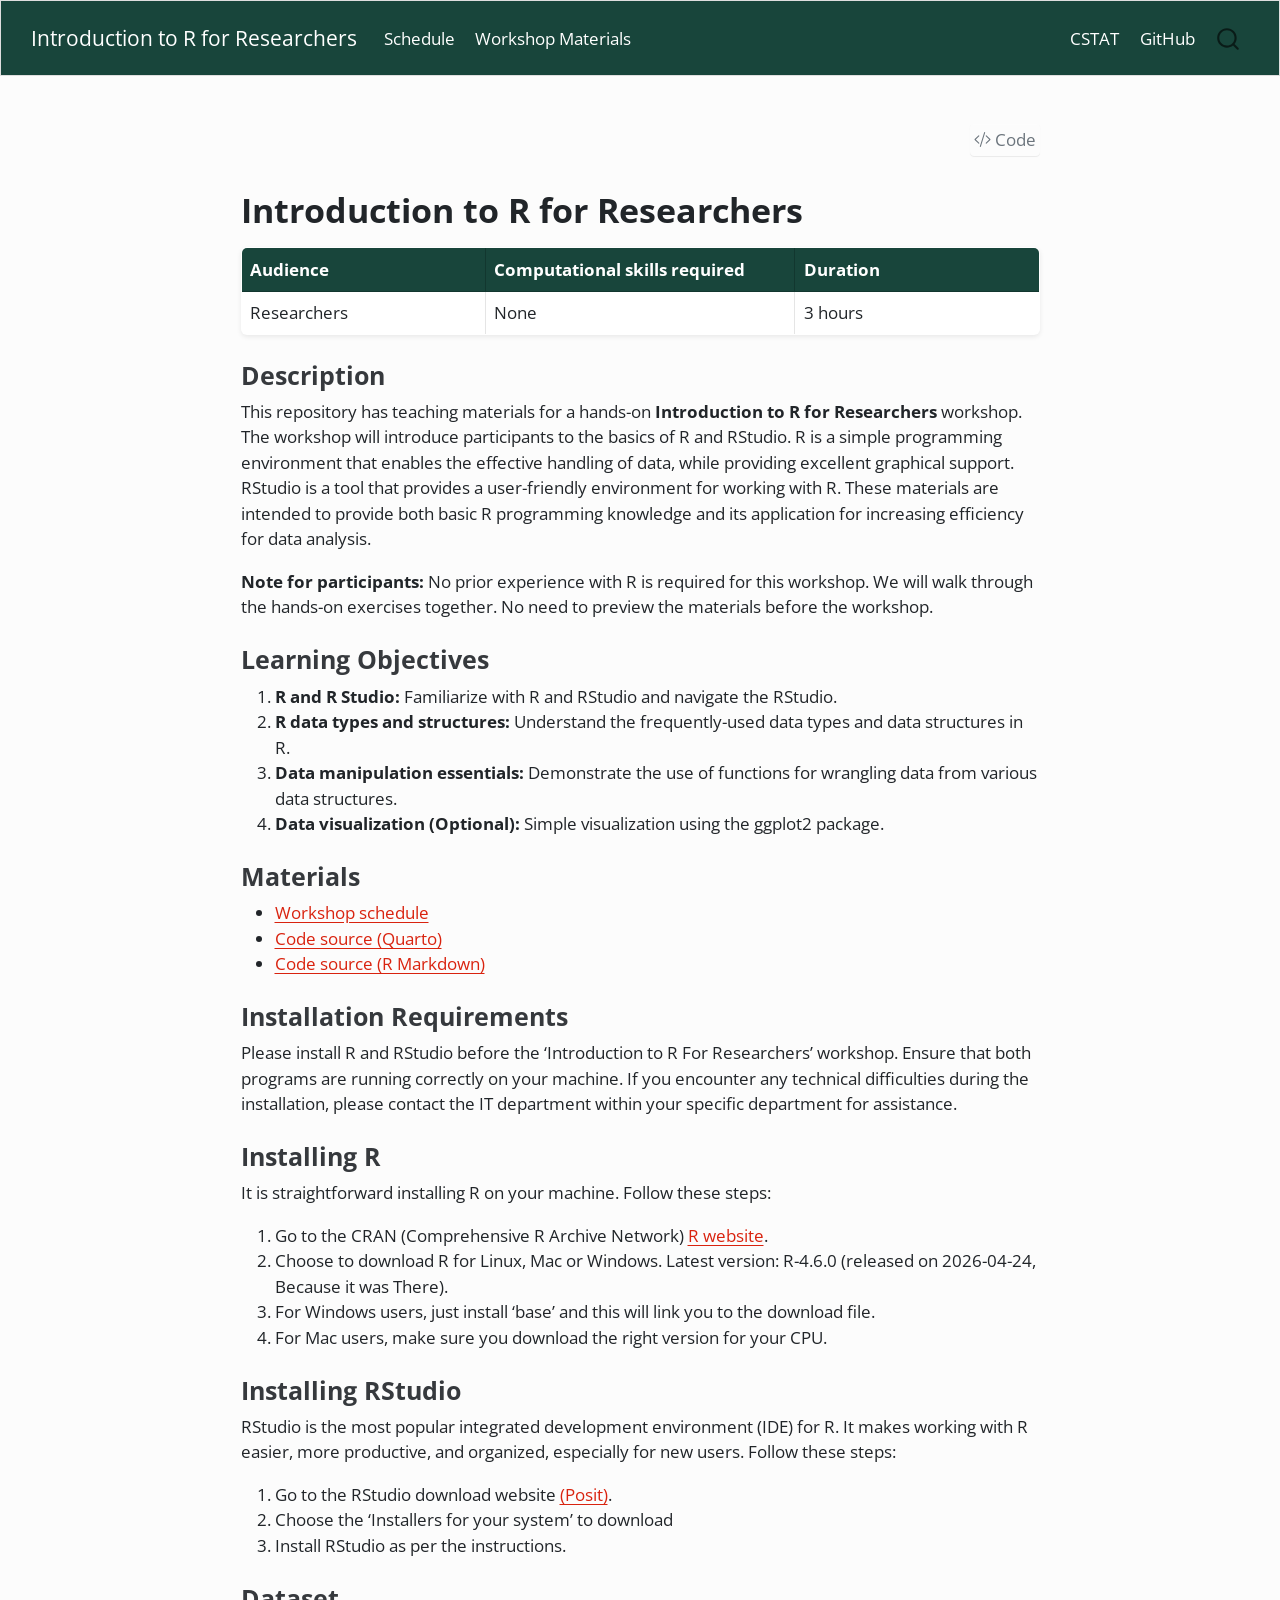
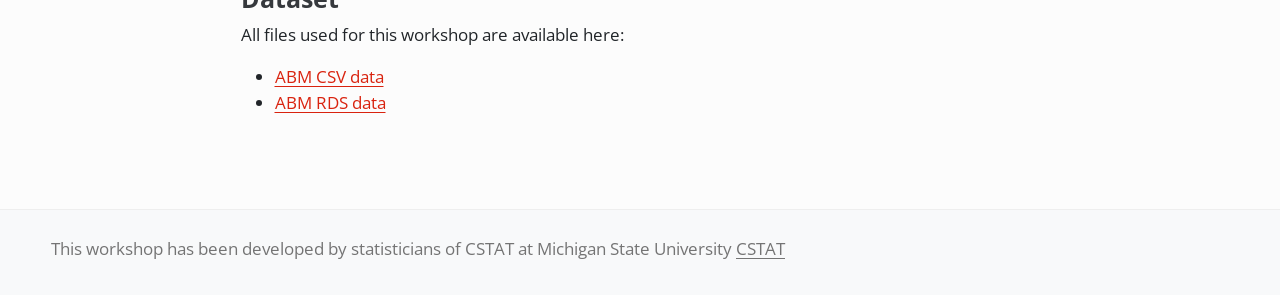
==== index.html @ 6adf28bf "Built site for gh-pages" ====
<!DOCTYPE html>
<html xmlns="http://www.w3.org/1999/xhtml" lang="en" xml:lang="en"><head>

<meta charset="utf-8">
<meta name="generator" content="quarto-1.9.37">

<meta name="viewport" content="width=device-width, initial-scale=1.0, user-scalable=yes">


<title>Introduction to R for Researchers</title>
<style>

code{white-space: pre-wrap;}
span.smallcaps{font-variant: small-caps;}
div.columns{display: flex; gap: min(4vw, 1.5em);}
div.column{flex: auto; overflow-x: auto;}
div.hanging-indent{margin-left: 1.5em; text-indent: -1.5em;}
ul.task-list{list-style: none;}
ul.task-list li input[type="checkbox"] {
width: 0.8em;
margin: 0 0.8em 0.2em -1em;  vertical-align: middle;
}

html { -webkit-text-size-adjust: 100%; }
pre > code.sourceCode { white-space: pre; position: relative; }
pre > code.sourceCode > span { display: inline-block; line-height: 1.25; }
pre > code.sourceCode > span:empty { height: 1.2em; }
.sourceCode { overflow: visible; }
code.sourceCode > span { color: inherit; text-decoration: inherit; }
div.sourceCode { margin: 1em 0; }
pre.sourceCode { margin: 0; }
@media screen {
div.sourceCode { overflow: auto; }
}
@media print {
pre > code.sourceCode { white-space: pre-wrap; }
pre > code.sourceCode > span { text-indent: -5em; padding-left: 5em; }
}
pre.numberSource code
{ counter-reset: source-line 0; }
pre.numberSource code > span
{ position: relative; left: -4em; counter-increment: source-line; }
pre.numberSource code > span > a:first-child::before
{ content: counter(source-line);
position: relative; left: -1em; text-align: right; vertical-align: baseline;
border: none; display: inline-block;
-webkit-touch-callout: none; -webkit-user-select: none;
-khtml-user-select: none; -moz-user-select: none;
-ms-user-select: none; user-select: none;
padding: 0 4px; width: 4em;
}
pre.numberSource { margin-left: 3em; padding-left: 4px; }
div.sourceCode
{ }
@media screen {
pre > code.sourceCode > span > a:first-child::before { text-decoration: underline; }
}
</style>


<script>const headroomChanged = new CustomEvent("quarto-hrChanged", {
  detail: {},
  bubbles: true,
  cancelable: false,
  composed: false,
});

const announceDismiss = () => {
  const annEl = window.document.getElementById("quarto-announcement");
  if (annEl) {
    annEl.remove();

    const annId = annEl.getAttribute("data-announcement-id");
    window.localStorage.setItem(`quarto-announce-${annId}`, "true");
  }
};

const announceRegister = () => {
  const annEl = window.document.getElementById("quarto-announcement");
  if (annEl) {
    const annId = annEl.getAttribute("data-announcement-id");
    const isDismissed =
      window.localStorage.getItem(`quarto-announce-${annId}`) || false;
    if (isDismissed) {
      announceDismiss();
      return;
    } else {
      annEl.classList.remove("hidden");
    }

    const actionEl = annEl.querySelector(".quarto-announcement-action");
    if (actionEl) {
      actionEl.addEventListener("click", function (e) {
        e.preventDefault();
        // Hide the bar immediately
        announceDismiss();
      });
    }
  }
};

window.document.addEventListener("DOMContentLoaded", function () {
  let init = false;

  announceRegister();

  // Manage the back to top button, if one is present.
  let lastScrollTop = window.pageYOffset || document.documentElement.scrollTop;
  const scrollDownBuffer = 5;
  const scrollUpBuffer = 35;
  const btn = document.getElementById("quarto-back-to-top");
  const hideBackToTop = () => {
    btn.style.display = "none";
  };
  const showBackToTop = () => {
    btn.style.display = "inline-block";
  };
  if (btn) {
    window.document.addEventListener(
      "scroll",
      function () {
        const currentScrollTop =
          window.pageYOffset || document.documentElement.scrollTop;

        // Shows and hides the button 'intelligently' as the user scrolls
        if (currentScrollTop - scrollDownBuffer > lastScrollTop) {
          hideBackToTop();
          lastScrollTop = currentScrollTop <= 0 ? 0 : currentScrollTop;
        } else if (currentScrollTop < lastScrollTop - scrollUpBuffer) {
          showBackToTop();
          lastScrollTop = currentScrollTop <= 0 ? 0 : currentScrollTop;
        }

        // Show the button at the bottom, hides it at the top
        if (currentScrollTop <= 0) {
          hideBackToTop();
        } else if (
          window.innerHeight + currentScrollTop >=
          document.body.offsetHeight
        ) {
          showBackToTop();
        }
      },
      false
    );
  }

  function throttle(func, wait) {
    var timeout;
    return function () {
      const context = this;
      const args = arguments;
      const later = function () {
        clearTimeout(timeout);
        timeout = null;
        func.apply(context, args);
      };

      if (!timeout) {
        timeout = setTimeout(later, wait);
      }
    };
  }

  function headerOffset() {
    // Set an offset if there is are fixed top navbar
    const headerEl = window.document.querySelector("header.fixed-top");
    if (headerEl) {
      return headerEl.clientHeight;
    } else {
      return 0;
    }
  }

  function footerOffset() {
    const footerEl = window.document.querySelector("footer.footer");
    if (footerEl) {
      return footerEl.clientHeight;
    } else {
      return 0;
    }
  }

  function dashboardOffset() {
    const dashboardNavEl = window.document.getElementById(
      "quarto-dashboard-header"
    );
    if (dashboardNavEl !== null) {
      return dashboardNavEl.clientHeight;
    } else {
      return 0;
    }
  }

  function updateDocumentOffsetWithoutAnimation() {
    updateDocumentOffset(false);
  }

  function updateDocumentOffset(animated) {
    // set body offset
    const topOffset = headerOffset();
    const bodyOffset = topOffset + footerOffset() + dashboardOffset();
    const bodyEl = window.document.body;
    bodyEl.setAttribute("data-bs-offset", topOffset);
    bodyEl.style.paddingTop = topOffset + "px";

    // deal with sidebar offsets
    const sidebars = window.document.querySelectorAll(
      ".sidebar, .headroom-target"
    );
    sidebars.forEach((sidebar) => {
      if (!animated) {
        sidebar.classList.add("notransition");
        // Remove the no transition class after the animation has time to complete
        setTimeout(function () {
          sidebar.classList.remove("notransition");
        }, 201);
      }

      if (window.Headroom && sidebar.classList.contains("sidebar-unpinned")) {
        sidebar.style.top = "0";
        sidebar.style.maxHeight = "100vh";
      } else {
        sidebar.style.top = topOffset + "px";
        sidebar.style.maxHeight = "calc(100vh - " + topOffset + "px)";
      }
    });

    // allow space for footer
    const mainContainer = window.document.querySelector(".quarto-container");
    if (mainContainer) {
      mainContainer.style.minHeight = "calc(100vh - " + bodyOffset + "px)";
    }

    // link offset
    let linkStyle = window.document.querySelector("#quarto-target-style");
    if (!linkStyle) {
      linkStyle = window.document.createElement("style");
      linkStyle.setAttribute("id", "quarto-target-style");
      window.document.head.appendChild(linkStyle);
    }
    while (linkStyle.firstChild) {
      linkStyle.removeChild(linkStyle.firstChild);
    }
    if (topOffset > 0) {
      linkStyle.appendChild(
        window.document.createTextNode(`
      section:target::before {
        content: "";
        display: block;
        height: ${topOffset}px;
        margin: -${topOffset}px 0 0;
      }`)
      );
    }
    if (init) {
      window.dispatchEvent(headroomChanged);
    }
    init = true;
  }

  // initialize headroom
  var header = window.document.querySelector("#quarto-header");
  if (header && window.Headroom) {
    const headroom = new window.Headroom(header, {
      tolerance: 5,
      onPin: function () {
        const sidebars = window.document.querySelectorAll(
          ".sidebar, .headroom-target"
        );
        sidebars.forEach((sidebar) => {
          sidebar.classList.remove("sidebar-unpinned");
        });
        updateDocumentOffset();
      },
      onUnpin: function () {
        const sidebars = window.document.querySelectorAll(
          ".sidebar, .headroom-target"
        );
        sidebars.forEach((sidebar) => {
          sidebar.classList.add("sidebar-unpinned");
        });
        updateDocumentOffset();
      },
    });
    headroom.init();

    let frozen = false;
    window.quartoToggleHeadroom = function () {
      if (frozen) {
        headroom.unfreeze();
        frozen = false;
      } else {
        headroom.freeze();
        frozen = true;
      }
    };
  }

  window.addEventListener(
    "hashchange",
    function (e) {
      if (
        getComputedStyle(document.documentElement).scrollBehavior !== "smooth"
      ) {
        window.scrollTo(0, window.pageYOffset - headerOffset());
      }
    },
    false
  );

  // Observe size changed for the header
  const headerEl = window.document.querySelector("header.fixed-top");
  if (headerEl && window.ResizeObserver) {
    const observer = new window.ResizeObserver(() => {
      setTimeout(updateDocumentOffsetWithoutAnimation, 0);
    });
    observer.observe(headerEl, {
      attributes: true,
      childList: true,
      characterData: true,
    });
  } else {
    window.addEventListener(
      "resize",
      throttle(updateDocumentOffsetWithoutAnimation, 50)
    );
  }
  setTimeout(updateDocumentOffsetWithoutAnimation, 250);

  // fixup index.html links if we aren't on the filesystem
  if (window.location.protocol !== "file:") {
    const links = window.document.querySelectorAll("a");
    for (let i = 0; i < links.length; i++) {
      if (links[i].href) {
        links[i].dataset.originalHref = links[i].href;
        links[i].href = links[i].href.replace(/\/index\.html/, "/");
      }
    }

    // Fixup any sharing links that require urls
    // Append url to any sharing urls
    const sharingLinks = window.document.querySelectorAll(
      "a.sidebar-tools-main-item, a.quarto-navigation-tool, a.quarto-navbar-tools, a.quarto-navbar-tools-item"
    );
    for (let i = 0; i < sharingLinks.length; i++) {
      const sharingLink = sharingLinks[i];
      const href = sharingLink.getAttribute("href");
      if (href) {
        sharingLink.setAttribute(
          "href",
          href.replace("|url|", window.location.href)
        );
      }
    }

    // Scroll the active navigation item into view, if necessary
    const navSidebar = window.document.querySelector("nav#quarto-sidebar");
    if (navSidebar) {
      // Find the active item
      const activeItem = navSidebar.querySelector("li.sidebar-item a.active");
      if (activeItem) {
        // Wait for the scroll height and height to resolve by observing size changes on the
        // nav element that is scrollable
        const resizeObserver = new ResizeObserver((_entries) => {
          // The bottom of the element
          const elBottom = activeItem.offsetTop;
          const viewBottom = navSidebar.scrollTop + navSidebar.clientHeight;

          // The element height and scroll height are the same, then we are still loading
          if (viewBottom !== navSidebar.scrollHeight) {
            // Determine if the item isn't visible and scroll to it
            if (elBottom >= viewBottom) {
              navSidebar.scrollTop = elBottom;
            }

            // stop observing now since we've completed the scroll
            resizeObserver.unobserve(navSidebar);
          }
        });
        resizeObserver.observe(navSidebar);
      }
    }
  }
});
</script>
<script>/*!
 * headroom.js v0.12.0 - Give your page some headroom. Hide your header until you need it
 * Copyright (c) 2020 Nick Williams - http://wicky.nillia.ms/headroom.js
 * License: MIT
 */

!function(t,n){"object"==typeof exports&&"undefined"!=typeof module?module.exports=n():"function"==typeof define&&define.amd?define(n):(t=t||self).Headroom=n()}(this,function(){"use strict";function t(){return"undefined"!=typeof window}function d(t){return function(t){return t&&t.document&&function(t){return 9===t.nodeType}(t.document)}(t)?function(t){var n=t.document,o=n.body,s=n.documentElement;return{scrollHeight:function(){return Math.max(o.scrollHeight,s.scrollHeight,o.offsetHeight,s.offsetHeight,o.clientHeight,s.clientHeight)},height:function(){return t.innerHeight||s.clientHeight||o.clientHeight},scrollY:function(){return void 0!==t.pageYOffset?t.pageYOffset:(s||o.parentNode||o).scrollTop}}}(t):function(t){return{scrollHeight:function(){return Math.max(t.scrollHeight,t.offsetHeight,t.clientHeight)},height:function(){return Math.max(t.offsetHeight,t.clientHeight)},scrollY:function(){return t.scrollTop}}}(t)}function n(t,s,e){var n,o=function(){var n=!1;try{var t={get passive(){n=!0}};window.addEventListener("test",t,t),window.removeEventListener("test",t,t)}catch(t){n=!1}return n}(),i=!1,r=d(t),l=r.scrollY(),a={};function c(){var t=Math.round(r.scrollY()),n=r.height(),o=r.scrollHeight();a.scrollY=t,a.lastScrollY=l,a.direction=l<t?"down":"up",a.distance=Math.abs(t-l),a.isOutOfBounds=t<0||o<t+n,a.top=t<=s.offset[a.direction],a.bottom=o<=t+n,a.toleranceExceeded=a.distance>s.tolerance[a.direction],e(a),l=t,i=!1}function h(){i||(i=!0,n=requestAnimationFrame(c))}var u=!!o&&{passive:!0,capture:!1};return t.addEventListener("scroll",h,u),c(),{destroy:function(){cancelAnimationFrame(n),t.removeEventListener("scroll",h,u)}}}function o(t){return t===Object(t)?t:{down:t,up:t}}function s(t,n){n=n||{},Object.assign(this,s.options,n),this.classes=Object.assign({},s.options.classes,n.classes),this.elem=t,this.tolerance=o(this.tolerance),this.offset=o(this.offset),this.initialised=!1,this.frozen=!1}return s.prototype={constructor:s,init:function(){return s.cutsTheMustard&&!this.initialised&&(this.addClass("initial"),this.initialised=!0,setTimeout(function(t){t.scrollTracker=n(t.scroller,{offset:t.offset,tolerance:t.tolerance},t.update.bind(t))},100,this)),this},destroy:function(){this.initialised=!1,Object.keys(this.classes).forEach(this.removeClass,this),this.scrollTracker.destroy()},unpin:function(){!this.hasClass("pinned")&&this.hasClass("unpinned")||(this.addClass("unpinned"),this.removeClass("pinned"),this.onUnpin&&this.onUnpin.call(this))},pin:function(){this.hasClass("unpinned")&&(this.addClass("pinned"),this.removeClass("unpinned"),this.onPin&&this.onPin.call(this))},freeze:function(){this.frozen=!0,this.addClass("frozen")},unfreeze:function(){this.frozen=!1,this.removeClass("frozen")},top:function(){this.hasClass("top")||(this.addClass("top"),this.removeClass("notTop"),this.onTop&&this.onTop.call(this))},notTop:function(){this.hasClass("notTop")||(this.addClass("notTop"),this.removeClass("top"),this.onNotTop&&this.onNotTop.call(this))},bottom:function(){this.hasClass("bottom")||(this.addClass("bottom"),this.removeClass("notBottom"),this.onBottom&&this.onBottom.call(this))},notBottom:function(){this.hasClass("notBottom")||(this.addClass("notBottom"),this.removeClass("bottom"),this.onNotBottom&&this.onNotBottom.call(this))},shouldUnpin:function(t){return"down"===t.direction&&!t.top&&t.toleranceExceeded},shouldPin:function(t){return"up"===t.direction&&t.toleranceExceeded||t.top},addClass:function(t){this.elem.classList.add.apply(this.elem.classList,this.classes[t].split(" "))},removeClass:function(t){this.elem.classList.remove.apply(this.elem.classList,this.classes[t].split(" "))},hasClass:function(t){return this.classes[t].split(" ").every(function(t){return this.classList.contains(t)},this.elem)},update:function(t){t.isOutOfBounds||!0!==this.frozen&&(t.top?this.top():this.notTop(),t.bottom?this.bottom():this.notBottom(),this.shouldUnpin(t)?this.unpin():this.shouldPin(t)&&this.pin())}},s.options={tolerance:{up:0,down:0},offset:0,scroller:t()?window:null,classes:{frozen:"headroom--frozen",pinned:"headroom--pinned",unpinned:"headroom--unpinned",top:"headroom--top",notTop:"headroom--not-top",bottom:"headroom--bottom",notBottom:"headroom--not-bottom",initial:"headroom"}},s.cutsTheMustard=!!(t()&&function(){}.bind&&"classList"in document.documentElement&&Object.assign&&Object.keys&&requestAnimationFrame),s});
</script>
<script>/*!
 * clipboard.js v2.0.11
 * https://clipboardjs.com/
 *
 * Licensed MIT © Zeno Rocha
 */
!function(t,e){"object"==typeof exports&&"object"==typeof module?module.exports=e():"function"==typeof define&&define.amd?define([],e):"object"==typeof exports?exports.ClipboardJS=e():t.ClipboardJS=e()}(this,function(){return n={686:function(t,e,n){"use strict";n.d(e,{default:function(){return b}});var e=n(279),i=n.n(e),e=n(370),u=n.n(e),e=n(817),r=n.n(e);function c(t){try{return document.execCommand(t)}catch(t){return}}var a=function(t){t=r()(t);return c("cut"),t};function o(t,e){var n,o,t=(n=t,o="rtl"===document.documentElement.getAttribute("dir"),(t=document.createElement("textarea")).style.fontSize="12pt",t.style.border="0",t.style.padding="0",t.style.margin="0",t.style.position="absolute",t.style[o?"right":"left"]="-9999px",o=window.pageYOffset||document.documentElement.scrollTop,t.style.top="".concat(o,"px"),t.setAttribute("readonly",""),t.value=n,t);return e.container.appendChild(t),e=r()(t),c("copy"),t.remove(),e}var f=function(t){var e=1<arguments.length&&void 0!==arguments[1]?arguments[1]:{container:document.body},n="";return"string"==typeof t?n=o(t,e):t instanceof HTMLInputElement&&!["text","search","url","tel","password"].includes(null==t?void 0:t.type)?n=o(t.value,e):(n=r()(t),c("copy")),n};function l(t){return(l="function"==typeof Symbol&&"symbol"==typeof Symbol.iterator?function(t){return typeof t}:function(t){return t&&"function"==typeof Symbol&&t.constructor===Symbol&&t!==Symbol.prototype?"symbol":typeof t})(t)}var s=function(){var t=0<arguments.length&&void 0!==arguments[0]?arguments[0]:{},e=t.action,n=void 0===e?"copy":e,o=t.container,e=t.target,t=t.text;if("copy"!==n&&"cut"!==n)throw new Error('Invalid "action" value, use either "copy" or "cut"');if(void 0!==e){if(!e||"object"!==l(e)||1!==e.nodeType)throw new Error('Invalid "target" value, use a valid Element');if("copy"===n&&e.hasAttribute("disabled"))throw new Error('Invalid "target" attribute. Please use "readonly" instead of "disabled" attribute');if("cut"===n&&(e.hasAttribute("readonly")||e.hasAttribute("disabled")))throw new Error('Invalid "target" attribute. You can\'t cut text from elements with "readonly" or "disabled" attributes')}return t?f(t,{container:o}):e?"cut"===n?a(e):f(e,{container:o}):void 0};function p(t){return(p="function"==typeof Symbol&&"symbol"==typeof Symbol.iterator?function(t){return typeof t}:function(t){return t&&"function"==typeof Symbol&&t.constructor===Symbol&&t!==Symbol.prototype?"symbol":typeof t})(t)}function d(t,e){for(var n=0;n<e.length;n++){var o=e[n];o.enumerable=o.enumerable||!1,o.configurable=!0,"value"in o&&(o.writable=!0),Object.defineProperty(t,o.key,o)}}function y(t,e){return(y=Object.setPrototypeOf||function(t,e){return t.__proto__=e,t})(t,e)}function h(n){var o=function(){if("undefined"==typeof Reflect||!Reflect.construct)return!1;if(Reflect.construct.sham)return!1;if("function"==typeof Proxy)return!0;try{return Date.prototype.toString.call(Reflect.construct(Date,[],function(){})),!0}catch(t){return!1}}();return function(){var t,e=v(n);return t=o?(t=v(this).constructor,Reflect.construct(e,arguments,t)):e.apply(this,arguments),e=this,!(t=t)||"object"!==p(t)&&"function"!=typeof t?function(t){if(void 0!==t)return t;throw new ReferenceError("this hasn't been initialised - super() hasn't been called")}(e):t}}function v(t){return(v=Object.setPrototypeOf?Object.getPrototypeOf:function(t){return t.__proto__||Object.getPrototypeOf(t)})(t)}function m(t,e){t="data-clipboard-".concat(t);if(e.hasAttribute(t))return e.getAttribute(t)}var b=function(){!function(t,e){if("function"!=typeof e&&null!==e)throw new TypeError("Super expression must either be null or a function");t.prototype=Object.create(e&&e.prototype,{constructor:{value:t,writable:!0,configurable:!0}}),e&&y(t,e)}(r,i());var t,e,n,o=h(r);function r(t,e){var n;return function(t){if(!(t instanceof r))throw new TypeError("Cannot call a class as a function")}(this),(n=o.call(this)).resolveOptions(e),n.listenClick(t),n}return t=r,n=[{key:"copy",value:function(t){var e=1<arguments.length&&void 0!==arguments[1]?arguments[1]:{container:document.body};return f(t,e)}},{key:"cut",value:function(t){return a(t)}},{key:"isSupported",value:function(){var t=0<arguments.length&&void 0!==arguments[0]?arguments[0]:["copy","cut"],t="string"==typeof t?[t]:t,e=!!document.queryCommandSupported;return t.forEach(function(t){e=e&&!!document.queryCommandSupported(t)}),e}}],(e=[{key:"resolveOptions",value:function(){var t=0<arguments.length&&void 0!==arguments[0]?arguments[0]:{};this.action="function"==typeof t.action?t.action:this.defaultAction,this.target="function"==typeof t.target?t.target:this.defaultTarget,this.text="function"==typeof t.text?t.text:this.defaultText,this.container="object"===p(t.container)?t.container:document.body}},{key:"listenClick",value:function(t){var e=this;this.listener=u()(t,"click",function(t){return e.onClick(t)})}},{key:"onClick",value:function(t){var e=t.delegateTarget||t.currentTarget,n=this.action(e)||"copy",t=s({action:n,container:this.container,target:this.target(e),text:this.text(e)});this.emit(t?"success":"error",{action:n,text:t,trigger:e,clearSelection:function(){e&&e.focus(),window.getSelection().removeAllRanges()}})}},{key:"defaultAction",value:function(t){return m("action",t)}},{key:"defaultTarget",value:function(t){t=m("target",t);if(t)return document.querySelector(t)}},{key:"defaultText",value:function(t){return m("text",t)}},{key:"destroy",value:function(){this.listener.destroy()}}])&&d(t.prototype,e),n&&d(t,n),r}()},828:function(t){var e;"undefined"==typeof Element||Element.prototype.matches||((e=Element.prototype).matches=e.matchesSelector||e.mozMatchesSelector||e.msMatchesSelector||e.oMatchesSelector||e.webkitMatchesSelector),t.exports=function(t,e){for(;t&&9!==t.nodeType;){if("function"==typeof t.matches&&t.matches(e))return t;t=t.parentNode}}},438:function(t,e,n){var u=n(828);function i(t,e,n,o,r){var i=function(e,n,t,o){return function(t){t.delegateTarget=u(t.target,n),t.delegateTarget&&o.call(e,t)}}.apply(this,arguments);return t.addEventListener(n,i,r),{destroy:function(){t.removeEventListener(n,i,r)}}}t.exports=function(t,e,n,o,r){return"function"==typeof t.addEventListener?i.apply(null,arguments):"function"==typeof n?i.bind(null,document).apply(null,arguments):("string"==typeof t&&(t=document.querySelectorAll(t)),Array.prototype.map.call(t,function(t){return i(t,e,n,o,r)}))}},879:function(t,n){n.node=function(t){return void 0!==t&&t instanceof HTMLElement&&1===t.nodeType},n.nodeList=function(t){var e=Object.prototype.toString.call(t);return void 0!==t&&("[object NodeList]"===e||"[object HTMLCollection]"===e)&&"length"in t&&(0===t.length||n.node(t[0]))},n.string=function(t){return"string"==typeof t||t instanceof String},n.fn=function(t){return"[object Function]"===Object.prototype.toString.call(t)}},370:function(t,e,n){var f=n(879),l=n(438);t.exports=function(t,e,n){if(!t&&!e&&!n)throw new Error("Missing required arguments");if(!f.string(e))throw new TypeError("Second argument must be a String");if(!f.fn(n))throw new TypeError("Third argument must be a Function");if(f.node(t))return c=e,a=n,(u=t).addEventListener(c,a),{destroy:function(){u.removeEventListener(c,a)}};if(f.nodeList(t))return o=t,r=e,i=n,Array.prototype.forEach.call(o,function(t){t.addEventListener(r,i)}),{destroy:function(){Array.prototype.forEach.call(o,function(t){t.removeEventListener(r,i)})}};if(f.string(t))return t=t,e=e,n=n,l(document.body,t,e,n);throw new TypeError("First argument must be a String, HTMLElement, HTMLCollection, or NodeList");var o,r,i,u,c,a}},817:function(t){t.exports=function(t){var e,n="SELECT"===t.nodeName?(t.focus(),t.value):"INPUT"===t.nodeName||"TEXTAREA"===t.nodeName?((e=t.hasAttribute("readonly"))||t.setAttribute("readonly",""),t.select(),t.setSelectionRange(0,t.value.length),e||t.removeAttribute("readonly"),t.value):(t.hasAttribute("contenteditable")&&t.focus(),n=window.getSelection(),(e=document.createRange()).selectNodeContents(t),n.removeAllRanges(),n.addRange(e),n.toString());return n}},279:function(t){function e(){}e.prototype={on:function(t,e,n){var o=this.e||(this.e={});return(o[t]||(o[t]=[])).push({fn:e,ctx:n}),this},once:function(t,e,n){var o=this;function r(){o.off(t,r),e.apply(n,arguments)}return r._=e,this.on(t,r,n)},emit:function(t){for(var e=[].slice.call(arguments,1),n=((this.e||(this.e={}))[t]||[]).slice(),o=0,r=n.length;o<r;o++)n[o].fn.apply(n[o].ctx,e);return this},off:function(t,e){var n=this.e||(this.e={}),o=n[t],r=[];if(o&&e)for(var i=0,u=o.length;i<u;i++)o[i].fn!==e&&o[i].fn._!==e&&r.push(o[i]);return r.length?n[t]=r:delete n[t],this}},t.exports=e,t.exports.TinyEmitter=e}},r={},o.n=function(t){var e=t&&t.__esModule?function(){return t.default}:function(){return t};return o.d(e,{a:e}),e},o.d=function(t,e){for(var n in e)o.o(e,n)&&!o.o(t,n)&&Object.defineProperty(t,n,{enumerable:!0,get:e[n]})},o.o=function(t,e){return Object.prototype.hasOwnProperty.call(t,e)},o(686).default;function o(t){if(r[t])return r[t].exports;var e=r[t]={exports:{}};return n[t](e,e.exports,o),e.exports}var n,r});</script>
<script>/*! @algolia/autocomplete-js 1.19.1 | MIT License | © Algolia, Inc. and contributors | https://github.com/algolia/autocomplete */
!function(e,t){"object"==typeof exports&&"undefined"!=typeof module?t(exports):"function"==typeof define&&define.amd?define(["exports"],t):t((e="undefined"!=typeof globalThis?globalThis:e||self)["@algolia/autocomplete-js"]={})}(this,(function(e){"use strict";function t(e,t){var n=Object.keys(e);if(Object.getOwnPropertySymbols){var r=Object.getOwnPropertySymbols(e);t&&(r=r.filter((function(t){return Object.getOwnPropertyDescriptor(e,t).enumerable}))),n.push.apply(n,r)}return n}function n(e){for(var n=1;n<arguments.length;n++){var r=null!=arguments[n]?arguments[n]:{};n%2?t(Object(r),!0).forEach((function(t){o(e,t,r[t])})):Object.getOwnPropertyDescriptors?Object.defineProperties(e,Object.getOwnPropertyDescriptors(r)):t(Object(r)).forEach((function(t){Object.defineProperty(e,t,Object.getOwnPropertyDescriptor(r,t))}))}return e}function r(e){return r="function"==typeof Symbol&&"symbol"==typeof Symbol.iterator?function(e){return typeof e}:function(e){return e&&"function"==typeof Symbol&&e.constructor===Symbol&&e!==Symbol.prototype?"symbol":typeof e},r(e)}function o(e,t,n){return(t=function(e){var t=function(e,t){if("object"!=typeof e||null===e)return e;var n=e[Symbol.toPrimitive];if(void 0!==n){var r=n.call(e,t||"default");if("object"!=typeof r)return r;throw new TypeError("@@toPrimitive must return a primitive value.")}return("string"===t?String:Number)(e)}(e,"string");return"symbol"==typeof t?t:String(t)}(t))in e?Object.defineProperty(e,t,{value:n,enumerable:!0,configurable:!0,writable:!0}):e[t]=n,e}function i(){return i=Object.assign?Object.assign.bind():function(e){for(var t=1;t<arguments.length;t++){var n=arguments[t];for(var r in n)Object.prototype.hasOwnProperty.call(n,r)&&(e[r]=n[r])}return e},i.apply(this,arguments)}function u(e,t){if(null==e)return{};var n,r,o=function(e,t){if(null==e)return{};var n,r,o={},i=Object.keys(e);for(r=0;r<i.length;r++)n=i[r],t.indexOf(n)>=0||(o[n]=e[n]);return o}(e,t);if(Object.getOwnPropertySymbols){var i=Object.getOwnPropertySymbols(e);for(r=0;r<i.length;r++)n=i[r],t.indexOf(n)>=0||Object.prototype.propertyIsEnumerable.call(e,n)&&(o[n]=e[n])}return o}function a(e,t){return function(e){if(Array.isArray(e))return e}(e)||function(e,t){var n=null==e?null:"undefined"!=typeof Symbol&&e[Symbol.iterator]||e["@@iterator"];if(null!=n){var r,o,i,u,a=[],l=!0,c=!1;try{if(i=(n=n.call(e)).next,0===t){if(Object(n)!==n)return;l=!1}else for(;!(l=(r=i.call(n)).done)&&(a.push(r.value),a.length!==t);l=!0);}catch(e){c=!0,o=e}finally{try{if(!l&&null!=n.return&&(u=n.return(),Object(u)!==u))return}finally{if(c)throw o}}return a}}(e,t)||c(e,t)||function(){throw new TypeError("Invalid attempt to destructure non-iterable instance.\nIn order to be iterable, non-array objects must have a [Symbol.iterator]() method.")}()}function l(e){return function(e){if(Array.isArray(e))return s(e)}(e)||function(e){if("undefined"!=typeof Symbol&&null!=e[Symbol.iterator]||null!=e["@@iterator"])return Array.from(e)}(e)||c(e)||function(){throw new TypeError("Invalid attempt to spread non-iterable instance.\nIn order to be iterable, non-array objects must have a [Symbol.iterator]() method.")}()}function c(e,t){if(e){if("string"==typeof e)return s(e,t);var n=Object.prototype.toString.call(e).slice(8,-1);return"Object"===n&&e.constructor&&(n=e.constructor.name),"Map"===n||"Set"===n?Array.from(e):"Arguments"===n||/^(?:Ui|I)nt(?:8|16|32)(?:Clamped)?Array$/.test(n)?s(e,t):void 0}}function s(e,t){(null==t||t>e.length)&&(t=e.length);for(var n=0,r=new Array(t);n<t;n++)r[n]=e[n];return r}function f(e){return{current:e}}function p(e,t){var n=void 0;return function(){for(var r=arguments.length,o=new Array(r),i=0;i<r;i++)o[i]=arguments[i];n&&clearTimeout(n),n=setTimeout((function(){return e.apply(void 0,o)}),t)}}function m(e){return e.reduce((function(e,t){return e.concat(t)}),[])}var v=0;function d(){return"autocomplete-".concat(v++)}function y(e,t){return t.reduce((function(e,t){return e&&e[t]}),e)}function b(e){return 0===e.collections.length?0:e.collections.reduce((function(e,t){return e+t.items.length}),0)}function g(e){return e!==Object(e)}function h(e,t){if(e===t)return!0;if(g(e)||g(t)||"function"==typeof e||"function"==typeof t)return e===t;if(Object.keys(e).length!==Object.keys(t).length)return!1;for(var n=0,r=Object.keys(e);n<r.length;n++){var o=r[n];if(!(o in t))return!1;if(!h(e[o],t[o]))return!1}return!0}var _=function(){};var O="1.19.1",S=[{segment:"autocomplete-core",version:O}];function j(e){var t=e.item,n=e.items,r=void 0===n?[]:n;return{index:t.__autocomplete_indexName,items:[t],positions:[1+r.findIndex((function(e){return e.objectID===t.objectID}))],queryID:t.__autocomplete_queryID,algoliaSource:["autocomplete"]}}function P(e,t){return function(e){if(Array.isArray(e))return e}(e)||function(e,t){var n=null==e?null:"undefined"!=typeof Symbol&&e[Symbol.iterator]||e["@@iterator"];if(null!=n){var r,o,i,u,a=[],l=!0,c=!1;try{if(i=(n=n.call(e)).next,0===t){if(Object(n)!==n)return;l=!1}else for(;!(l=(r=i.call(n)).done)&&(a.push(r.value),a.length!==t);l=!0);}catch(e){c=!0,o=e}finally{try{if(!l&&null!=n.return&&(u=n.return(),Object(u)!==u))return}finally{if(c)throw o}}return a}}(e,t)||function(e,t){if(!e)return;if("string"==typeof e)return w(e,t);var n=Object.prototype.toString.call(e).slice(8,-1);"Object"===n&&e.constructor&&(n=e.constructor.name);if("Map"===n||"Set"===n)return Array.from(e);if("Arguments"===n||/^(?:Ui|I)nt(?:8|16|32)(?:Clamped)?Array$/.test(n))return w(e,t)}(e,t)||function(){throw new TypeError("Invalid attempt to destructure non-iterable instance.\nIn order to be iterable, non-array objects must have a [Symbol.iterator]() method.")}()}function w(e,t){(null==t||t>e.length)&&(t=e.length);for(var n=0,r=new Array(t);n<t;n++)r[n]=e[n];return r}var I=["items"],A=["items"];function E(e){return E="function"==typeof Symbol&&"symbol"==typeof Symbol.iterator?function(e){return typeof e}:function(e){return e&&"function"==typeof Symbol&&e.constructor===Symbol&&e!==Symbol.prototype?"symbol":typeof e},E(e)}function D(e){return function(e){if(Array.isArray(e))return C(e)}(e)||function(e){if("undefined"!=typeof Symbol&&null!=e[Symbol.iterator]||null!=e["@@iterator"])return Array.from(e)}(e)||function(e,t){if(!e)return;if("string"==typeof e)return C(e,t);var n=Object.prototype.toString.call(e).slice(8,-1);"Object"===n&&e.constructor&&(n=e.constructor.name);if("Map"===n||"Set"===n)return Array.from(e);if("Arguments"===n||/^(?:Ui|I)nt(?:8|16|32)(?:Clamped)?Array$/.test(n))return C(e,t)}(e)||function(){throw new TypeError("Invalid attempt to spread non-iterable instance.\nIn order to be iterable, non-array objects must have a [Symbol.iterator]() method.")}()}function C(e,t){(null==t||t>e.length)&&(t=e.length);for(var n=0,r=new Array(t);n<t;n++)r[n]=e[n];return r}function k(e,t){if(null==e)return{};var n,r,o=function(e,t){if(null==e)return{};var n,r,o={},i=Object.keys(e);for(r=0;r<i.length;r++)n=i[r],t.indexOf(n)>=0||(o[n]=e[n]);return o}(e,t);if(Object.getOwnPropertySymbols){var i=Object.getOwnPropertySymbols(e);for(r=0;r<i.length;r++)n=i[r],t.indexOf(n)>=0||Object.prototype.propertyIsEnumerable.call(e,n)&&(o[n]=e[n])}return o}function x(e,t){var n=Object.keys(e);if(Object.getOwnPropertySymbols){var r=Object.getOwnPropertySymbols(e);t&&(r=r.filter((function(t){return Object.getOwnPropertyDescriptor(e,t).enumerable}))),n.push.apply(n,r)}return n}function N(e){for(var t=1;t<arguments.length;t++){var n=null!=arguments[t]?arguments[t]:{};t%2?x(Object(n),!0).forEach((function(t){T(e,t,n[t])})):Object.getOwnPropertyDescriptors?Object.defineProperties(e,Object.getOwnPropertyDescriptors(n)):x(Object(n)).forEach((function(t){Object.defineProperty(e,t,Object.getOwnPropertyDescriptor(n,t))}))}return e}function T(e,t,n){return(t=function(e){var t=function(e,t){if("object"!==E(e)||null===e)return e;var n=e[Symbol.toPrimitive];if(void 0!==n){var r=n.call(e,t||"default");if("object"!==E(r))return r;throw new TypeError("@@toPrimitive must return a primitive value.")}return("string"===t?String:Number)(e)}(e,"string");return"symbol"===E(t)?t:String(t)}(t))in e?Object.defineProperty(e,t,{value:n,enumerable:!0,configurable:!0,writable:!0}):e[t]=n,e}function q(e){for(var t=arguments.length>1&&void 0!==arguments[1]?arguments[1]:20,n=[],r=0;r<e.objectIDs.length;r+=t)n.push(N(N({},e),{},{objectIDs:e.objectIDs.slice(r,r+t)}));return n}function B(e){return e.map((function(e){var t=e.items,n=k(e,I);return N(N({},n),{},{objectIDs:(null==t?void 0:t.map((function(e){return e.objectID})))||n.objectIDs})}))}function R(e){var t,n,r,o=(t=P((e.version||"").split(".").map(Number),2),n=t[0],r=t[1],n>=3||2===n&&r>=4||1===n&&r>=10);function i(t,n,r){if(o&&void 0!==r){var i=r[0].__autocomplete_algoliaCredentials,u={"X-Algolia-Application-Id":i.appId,"X-Algolia-API-Key":i.apiKey};e.apply(void 0,[t].concat(D(n),[{headers:u}]))}else e.apply(void 0,[t].concat(D(n)))}return{init:function(t,n){e("init",{appId:t,apiKey:n})},setAuthenticatedUserToken:function(t){e("setAuthenticatedUserToken",t)},setUserToken:function(t){e("setUserToken",t)},clickedObjectIDsAfterSearch:function(){for(var e=arguments.length,t=new Array(e),n=0;n<e;n++)t[n]=arguments[n];t.length>0&&i("clickedObjectIDsAfterSearch",B(t),t[0].items)},clickedObjectIDs:function(){for(var e=arguments.length,t=new Array(e),n=0;n<e;n++)t[n]=arguments[n];t.length>0&&i("clickedObjectIDs",B(t),t[0].items)},clickedFilters:function(){for(var t=arguments.length,n=new Array(t),r=0;r<t;r++)n[r]=arguments[r];n.length>0&&e.apply(void 0,["clickedFilters"].concat(n))},convertedObjectIDsAfterSearch:function(){for(var e=arguments.length,t=new Array(e),n=0;n<e;n++)t[n]=arguments[n];t.length>0&&i("convertedObjectIDsAfterSearch",B(t),t[0].items)},convertedObjectIDs:function(){for(var e=arguments.length,t=new Array(e),n=0;n<e;n++)t[n]=arguments[n];t.length>0&&i("convertedObjectIDs",B(t),t[0].items)},convertedFilters:function(){for(var t=arguments.length,n=new Array(t),r=0;r<t;r++)n[r]=arguments[r];n.length>0&&e.apply(void 0,["convertedFilters"].concat(n))},viewedObjectIDs:function(){for(var e=arguments.length,t=new Array(e),n=0;n<e;n++)t[n]=arguments[n];t.length>0&&t.reduce((function(e,t){var n=t.items,r=k(t,A);return[].concat(D(e),D(q(N(N({},r),{},{objectIDs:(null==n?void 0:n.map((function(e){return e.objectID})))||r.objectIDs})).map((function(e){return{items:n,payload:e}}))))}),[]).forEach((function(e){var t=e.items;return i("viewedObjectIDs",[e.payload],t)}))},viewedFilters:function(){for(var t=arguments.length,n=new Array(t),r=0;r<t;r++)n[r]=arguments[r];n.length>0&&e.apply(void 0,["viewedFilters"].concat(n))}}}function L(e){var t=e.items.reduce((function(e,t){var n;return e[t.__autocomplete_indexName]=(null!==(n=e[t.__autocomplete_indexName])&&void 0!==n?n:[]).concat(t),e}),{});return Object.keys(t).map((function(e){return{index:e,items:t[e],algoliaSource:["autocomplete"]}}))}function F(e){return e.objectID&&e.__autocomplete_indexName&&e.__autocomplete_queryID}function U(e){return U="function"==typeof Symbol&&"symbol"==typeof Symbol.iterator?function(e){return typeof e}:function(e){return e&&"function"==typeof Symbol&&e.constructor===Symbol&&e!==Symbol.prototype?"symbol":typeof e},U(e)}function M(e){return function(e){if(Array.isArray(e))return H(e)}(e)||function(e){if("undefined"!=typeof Symbol&&null!=e[Symbol.iterator]||null!=e["@@iterator"])return Array.from(e)}(e)||function(e,t){if(!e)return;if("string"==typeof e)return H(e,t);var n=Object.prototype.toString.call(e).slice(8,-1);"Object"===n&&e.constructor&&(n=e.constructor.name);if("Map"===n||"Set"===n)return Array.from(e);if("Arguments"===n||/^(?:Ui|I)nt(?:8|16|32)(?:Clamped)?Array$/.test(n))return H(e,t)}(e)||function(){throw new TypeError("Invalid attempt to spread non-iterable instance.\nIn order to be iterable, non-array objects must have a [Symbol.iterator]() method.")}()}function H(e,t){(null==t||t>e.length)&&(t=e.length);for(var n=0,r=new Array(t);n<t;n++)r[n]=e[n];return r}function V(e,t){var n=Object.keys(e);if(Object.getOwnPropertySymbols){var r=Object.getOwnPropertySymbols(e);t&&(r=r.filter((function(t){return Object.getOwnPropertyDescriptor(e,t).enumerable}))),n.push.apply(n,r)}return n}function W(e){for(var t=1;t<arguments.length;t++){var n=null!=arguments[t]?arguments[t]:{};t%2?V(Object(n),!0).forEach((function(t){Q(e,t,n[t])})):Object.getOwnPropertyDescriptors?Object.defineProperties(e,Object.getOwnPropertyDescriptors(n)):V(Object(n)).forEach((function(t){Object.defineProperty(e,t,Object.getOwnPropertyDescriptor(n,t))}))}return e}function Q(e,t,n){return(t=function(e){var t=function(e,t){if("object"!==U(e)||null===e)return e;var n=e[Symbol.toPrimitive];if(void 0!==n){var r=n.call(e,t||"default");if("object"!==U(r))return r;throw new TypeError("@@toPrimitive must return a primitive value.")}return("string"===t?String:Number)(e)}(e,"string");return"symbol"===U(t)?t:String(t)}(t))in e?Object.defineProperty(e,t,{value:n,enumerable:!0,configurable:!0,writable:!0}):e[t]=n,e}var K="2.15.0",$="https://cdn.jsdelivr.net/npm/search-insights@".concat(K,"/dist/search-insights.min.js"),z=p((function(e){var t=e.onItemsChange,n=e.items,r=e.insights,o=e.state;t({insights:r,insightsEvents:L({items:n}).map((function(e){return W({eventName:"Items Viewed"},e)})),state:o})}),400);function G(e){var t=function(e){return W({onItemsChange:function(e){var t=e.insights,n=e.insightsEvents,r=e.state;t.viewedObjectIDs.apply(t,M(n.map((function(e){return W(W({},e),{},{algoliaSource:J(e.algoliaSource,r.context)})}))))},onSelect:function(e){var t=e.insights,n=e.insightsEvents,r=e.state;t.clickedObjectIDsAfterSearch.apply(t,M(n.map((function(e){return W(W({},e),{},{algoliaSource:J(e.algoliaSource,r.context)})}))))},onActive:_,__autocomplete_clickAnalytics:!0},e)}(e),n=t.insightsClient,r=t.insightsInitParams,o=t.onItemsChange,i=t.onSelect,u=t.onActive,a=t.__autocomplete_clickAnalytics,l=n;if(n||function(e){if("undefined"!=typeof window)e({window:window})}((function(e){var t=e.window,n=t.AlgoliaAnalyticsObject||"aa";"string"==typeof n&&(l=t[n]),l||(t.AlgoliaAnalyticsObject=n,t[n]||(t[n]=function(){t[n].queue||(t[n].queue=[]);for(var e=arguments.length,r=new Array(e),o=0;o<e;o++)r[o]=arguments[o];t[n].queue.push(r)}),t[n].version=K,l=t[n],function(e){var t="[Autocomplete]: Could not load search-insights.js. Please load it manually following https://alg.li/insights-autocomplete";try{var n=e.document.createElement("script");n.async=!0,n.src=$,n.onerror=function(){console.error(t)},document.body.appendChild(n)}catch(e){console.error(t)}}(t))})),!l)return{};r&&l("init",W({partial:!0},r));var c=R(l),s=f([]),m=p((function(e){var t=e.state;if(t.isOpen){var n=t.collections.reduce((function(e,t){return[].concat(M(e),M(t.items))}),[]).filter(F);h(s.current.map((function(e){return e.objectID})),n.map((function(e){return e.objectID})))||(s.current=n,n.length>0&&z({onItemsChange:o,items:n,insights:c,state:t}))}}),0);return{name:"aa.algoliaInsightsPlugin",subscribe:function(e){var t=e.setContext,n=e.onSelect,r=e.onActive;function o(e){t({algoliaInsightsPlugin:{__algoliaSearchParameters:W(W({},a?{clickAnalytics:!0}:{}),e?{userToken:X(e)}:{}),insights:c}})}l("addAlgoliaAgent","insights-plugin"),o(),l("onUserTokenChange",(function(e){o(e)})),l("getUserToken",null,(function(e,t){o(t)})),n((function(e){var t=e.item,n=e.state,r=e.event,o=e.source;F(t)&&i({state:n,event:r,insights:c,item:t,insightsEvents:[W({eventName:"Item Selected"},j({item:t,items:o.getItems().filter(F)}))]})})),r((function(e){var t=e.item,n=e.source,r=e.state,o=e.event;F(t)&&u({state:r,event:o,insights:c,item:t,insightsEvents:[W({eventName:"Item Active"},j({item:t,items:n.getItems().filter(F)}))]})}))},onStateChange:function(e){var t=e.state;m({state:t})},__autocomplete_pluginOptions:e}}function J(){var e,t=arguments.length>0&&void 0!==arguments[0]?arguments[0]:[],n=arguments.length>1?arguments[1]:void 0;return[].concat(M(t),["autocomplete-internal"],M(null!==(e=n.algoliaInsightsPlugin)&&void 0!==e&&e.__automaticInsights?["autocomplete-automatic"]:[]))}function X(e){return"number"==typeof e?e.toString():e}function Y(e,t){var n=t;return{then:function(t,r){return Y(e.then(ee(t,n,e),ee(r,n,e)),n)},catch:function(t){return Y(e.catch(ee(t,n,e)),n)},finally:function(t){return t&&n.onCancelList.push(t),Y(e.finally(ee(t&&function(){return n.onCancelList=[],t()},n,e)),n)},cancel:function(){n.isCanceled=!0;var e=n.onCancelList;n.onCancelList=[],e.forEach((function(e){e()}))},isCanceled:function(){return!0===n.isCanceled}}}function Z(e){return Y(e,{isCanceled:!1,onCancelList:[]})}function ee(e,t,n){return e?function(n){return t.isCanceled?n:e(n)}:n}var te,ne=!0;function re(e,t,n,r){if(!n)return null;if(e<0&&(null===t||null!==r&&0===t))return n+e;var o=(null===t?-1:t)+e;return o<=-1||o>=n?null===r?null:0:o}function oe(e,t){var n=Object.keys(e);if(Object.getOwnPropertySymbols){var r=Object.getOwnPropertySymbols(e);t&&(r=r.filter((function(t){return Object.getOwnPropertyDescriptor(e,t).enumerable}))),n.push.apply(n,r)}return n}function ie(e){for(var t=1;t<arguments.length;t++){var n=null!=arguments[t]?arguments[t]:{};t%2?oe(Object(n),!0).forEach((function(t){ue(e,t,n[t])})):Object.getOwnPropertyDescriptors?Object.defineProperties(e,Object.getOwnPropertyDescriptors(n)):oe(Object(n)).forEach((function(t){Object.defineProperty(e,t,Object.getOwnPropertyDescriptor(n,t))}))}return e}function ue(e,t,n){return(t=function(e){var t=function(e,t){if("object"!==ae(e)||null===e)return e;var n=e[Symbol.toPrimitive];if(void 0!==n){var r=n.call(e,t||"default");if("object"!==ae(r))return r;throw new TypeError("@@toPrimitive must return a primitive value.")}return("string"===t?String:Number)(e)}(e,"string");return"symbol"===ae(t)?t:String(t)}(t))in e?Object.defineProperty(e,t,{value:n,enumerable:!0,configurable:!0,writable:!0}):e[t]=n,e}function ae(e){return ae="function"==typeof Symbol&&"symbol"==typeof Symbol.iterator?function(e){return typeof e}:function(e){return e&&"function"==typeof Symbol&&e.constructor===Symbol&&e!==Symbol.prototype?"symbol":typeof e},ae(e)}function le(e,t){var n="undefined"!=typeof Symbol&&e[Symbol.iterator]||e["@@iterator"];if(!n){if(Array.isArray(e)||(n=function(e,t){if(!e)return;if("string"==typeof e)return ce(e,t);var n=Object.prototype.toString.call(e).slice(8,-1);"Object"===n&&e.constructor&&(n=e.constructor.name);if("Map"===n||"Set"===n)return Array.from(e);if("Arguments"===n||/^(?:Ui|I)nt(?:8|16|32)(?:Clamped)?Array$/.test(n))return ce(e,t)}(e))||t&&e&&"number"==typeof e.length){n&&(e=n);var r=0,o=function(){};return{s:o,n:function(){return r>=e.length?{done:!0}:{done:!1,value:e[r++]}},e:function(e){throw e},f:o}}throw new TypeError("Invalid attempt to iterate non-iterable instance.\nIn order to be iterable, non-array objects must have a [Symbol.iterator]() method.")}var i,u=!0,a=!1;return{s:function(){n=n.call(e)},n:function(){var e=n.next();return u=e.done,e},e:function(e){a=!0,i=e},f:function(){try{u||null==n.return||n.return()}finally{if(a)throw i}}}}function ce(e,t){(null==t||t>e.length)&&(t=e.length);for(var n=0,r=new Array(t);n<t;n++)r[n]=e[n];return r}var se=function(e,t){var n,r=!1,o=[],i=le(e);try{for(i.s();!(n=i.n()).done;){var u,a,l,c=null===(u=n.value.__autocomplete_pluginOptions)||void 0===u||null===(a=(l=u).awaitSubmit)||void 0===a?void 0:a.call(l);if("number"==typeof c)o.push(c);else if(!0===c){r=!0;break}}}catch(e){i.e(e)}finally{i.f()}return r?t.wait():o.length>0?t.wait(Math.max.apply(Math,o)):void 0};function fe(e){var t=function(e){var t=e.collections.map((function(e){return e.items.length})).reduce((function(e,t,n){var r=(e[n-1]||0)+t;return e.push(r),e}),[]).reduce((function(t,n){return n<=e.activeItemId?t+1:t}),0);return e.collections[t]}(e);if(!t)return null;var n=t.items[function(e){for(var t=e.state,n=e.collection,r=!1,o=0,i=0;!1===r;){var u=t.collections[o];if(u===n){r=!0;break}i+=u.items.length,o++}return t.activeItemId-i}({state:e,collection:t})],r=t.source;return{item:n,itemInputValue:r.getItemInputValue({item:n,state:e}),itemUrl:r.getItemUrl({item:n,state:e}),source:r}}function pe(e,t,n){return[e,null==n?void 0:n.sourceId,t].filter(Boolean).join("-").replace(/\s/g,"")}var me=/((gt|sm)-|galaxy nexus)|samsung[- ]|samsungbrowser/i;function ve(e){return e.nativeEvent||e}function de(e){return de="function"==typeof Symbol&&"symbol"==typeof Symbol.iterator?function(e){return typeof e}:function(e){return e&&"function"==typeof Symbol&&e.constructor===Symbol&&e!==Symbol.prototype?"symbol":typeof e},de(e)}function ye(e,t){var n=Object.keys(e);if(Object.getOwnPropertySymbols){var r=Object.getOwnPropertySymbols(e);t&&(r=r.filter((function(t){return Object.getOwnPropertyDescriptor(e,t).enumerable}))),n.push.apply(n,r)}return n}function be(e,t,n){return(t=function(e){var t=function(e,t){if("object"!==de(e)||null===e)return e;var n=e[Symbol.toPrimitive];if(void 0!==n){var r=n.call(e,t||"default");if("object"!==de(r))return r;throw new TypeError("@@toPrimitive must return a primitive value.")}return("string"===t?String:Number)(e)}(e,"string");return"symbol"===de(t)?t:String(t)}(t))in e?Object.defineProperty(e,t,{value:n,enumerable:!0,configurable:!0,writable:!0}):e[t]=n,e}function ge(e,t,n){var r,o=t.initialState;return{getState:function(){return o},dispatch:function(r,i){var u=function(e){for(var t=1;t<arguments.length;t++){var n=null!=arguments[t]?arguments[t]:{};t%2?ye(Object(n),!0).forEach((function(t){be(e,t,n[t])})):Object.getOwnPropertyDescriptors?Object.defineProperties(e,Object.getOwnPropertyDescriptors(n)):ye(Object(n)).forEach((function(t){Object.defineProperty(e,t,Object.getOwnPropertyDescriptor(n,t))}))}return e}({},o);o=e(o,{type:r,props:t,payload:i}),n({state:o,prevState:u})},pendingRequests:(r=[],{add:function(e){return r.push(e),e.finally((function(){r=r.filter((function(t){return t!==e}))}))},cancelAll:function(){r.forEach((function(e){return e.cancel()}))},isEmpty:function(){return 0===r.length},wait:function(e){return ne?(ne=!1,te=e?Promise.race([Promise.all(r),new Promise((function(t){return setTimeout(t,e)}))]):Promise.all(r),te.then((function(){ne=!0}))):te}})}}function he(e){return he="function"==typeof Symbol&&"symbol"==typeof Symbol.iterator?function(e){return typeof e}:function(e){return e&&"function"==typeof Symbol&&e.constructor===Symbol&&e!==Symbol.prototype?"symbol":typeof e},he(e)}function _e(e,t){var n=Object.keys(e);if(Object.getOwnPropertySymbols){var r=Object.getOwnPropertySymbols(e);t&&(r=r.filter((function(t){return Object.getOwnPropertyDescriptor(e,t).enumerable}))),n.push.apply(n,r)}return n}function Oe(e){for(var t=1;t<arguments.length;t++){var n=null!=arguments[t]?arguments[t]:{};t%2?_e(Object(n),!0).forEach((function(t){Se(e,t,n[t])})):Object.getOwnPropertyDescriptors?Object.defineProperties(e,Object.getOwnPropertyDescriptors(n)):_e(Object(n)).forEach((function(t){Object.defineProperty(e,t,Object.getOwnPropertyDescriptor(n,t))}))}return e}function Se(e,t,n){return(t=function(e){var t=function(e,t){if("object"!==he(e)||null===e)return e;var n=e[Symbol.toPrimitive];if(void 0!==n){var r=n.call(e,t||"default");if("object"!==he(r))return r;throw new TypeError("@@toPrimitive must return a primitive value.")}return("string"===t?String:Number)(e)}(e,"string");return"symbol"===he(t)?t:String(t)}(t))in e?Object.defineProperty(e,t,{value:n,enumerable:!0,configurable:!0,writable:!0}):e[t]=n,e}function je(e){return je="function"==typeof Symbol&&"symbol"==typeof Symbol.iterator?function(e){return typeof e}:function(e){return e&&"function"==typeof Symbol&&e.constructor===Symbol&&e!==Symbol.prototype?"symbol":typeof e},je(e)}function Pe(e){return function(e){if(Array.isArray(e))return we(e)}(e)||function(e){if("undefined"!=typeof Symbol&&null!=e[Symbol.iterator]||null!=e["@@iterator"])return Array.from(e)}(e)||function(e,t){if(!e)return;if("string"==typeof e)return we(e,t);var n=Object.prototype.toString.call(e).slice(8,-1);"Object"===n&&e.constructor&&(n=e.constructor.name);if("Map"===n||"Set"===n)return Array.from(e);if("Arguments"===n||/^(?:Ui|I)nt(?:8|16|32)(?:Clamped)?Array$/.test(n))return we(e,t)}(e)||function(){throw new TypeError("Invalid attempt to spread non-iterable instance.\nIn order to be iterable, non-array objects must have a [Symbol.iterator]() method.")}()}function we(e,t){(null==t||t>e.length)&&(t=e.length);for(var n=0,r=new Array(t);n<t;n++)r[n]=e[n];return r}function Ie(e,t){var n=Object.keys(e);if(Object.getOwnPropertySymbols){var r=Object.getOwnPropertySymbols(e);t&&(r=r.filter((function(t){return Object.getOwnPropertyDescriptor(e,t).enumerable}))),n.push.apply(n,r)}return n}function Ae(e){for(var t=1;t<arguments.length;t++){var n=null!=arguments[t]?arguments[t]:{};t%2?Ie(Object(n),!0).forEach((function(t){Ee(e,t,n[t])})):Object.getOwnPropertyDescriptors?Object.defineProperties(e,Object.getOwnPropertyDescriptors(n)):Ie(Object(n)).forEach((function(t){Object.defineProperty(e,t,Object.getOwnPropertyDescriptor(n,t))}))}return e}function Ee(e,t,n){return(t=function(e){var t=function(e,t){if("object"!==je(e)||null===e)return e;var n=e[Symbol.toPrimitive];if(void 0!==n){var r=n.call(e,t||"default");if("object"!==je(r))return r;throw new TypeError("@@toPrimitive must return a primitive value.")}return("string"===t?String:Number)(e)}(e,"string");return"symbol"===je(t)?t:String(t)}(t))in e?Object.defineProperty(e,t,{value:n,enumerable:!0,configurable:!0,writable:!0}):e[t]=n,e}function De(e,t){var n,r="undefined"!=typeof window?window:{},o=e.plugins||[];return Ae(Ae({debug:!1,openOnFocus:!1,enterKeyHint:void 0,ignoreCompositionEvents:!1,placeholder:"",autoFocus:!1,defaultActiveItemId:null,stallThreshold:300,insights:void 0,environment:r,shouldPanelOpen:function(e){return b(e.state)>0},reshape:function(e){return e.sources}},e),{},{id:null!==(n=e.id)&&void 0!==n?n:d(),plugins:o,initialState:Ae({activeItemId:null,query:"",completion:null,collections:[],isOpen:!1,status:"idle",context:{}},e.initialState),onStateChange:function(t){var n;null===(n=e.onStateChange)||void 0===n||n.call(e,t),o.forEach((function(e){var n;return null===(n=e.onStateChange)||void 0===n?void 0:n.call(e,t)}))},onSubmit:function(t){var n;null===(n=e.onSubmit)||void 0===n||n.call(e,t),o.forEach((function(e){var n;return null===(n=e.onSubmit)||void 0===n?void 0:n.call(e,t)}))},onReset:function(t){var n;null===(n=e.onReset)||void 0===n||n.call(e,t),o.forEach((function(e){var n;return null===(n=e.onReset)||void 0===n?void 0:n.call(e,t)}))},getSources:function(n){return Promise.all([].concat(Pe(o.map((function(e){return e.getSources}))),[e.getSources]).filter(Boolean).map((function(e){return function(e,t){var n=[];return Promise.resolve(e(t)).then((function(e){return Promise.all(e.filter((function(e){return Boolean(e)})).map((function(e){if(e.sourceId,n.includes(e.sourceId))throw new Error("[Autocomplete] The `sourceId` ".concat(JSON.stringify(e.sourceId)," is not unique."));n.push(e.sourceId);var t={getItemInputValue:function(e){return e.state.query},getItemUrl:function(){},onSelect:function(e){(0,e.setIsOpen)(!1)},onActive:_,onResolve:_};Object.keys(t).forEach((function(e){t[e].__default=!0}));var r=ie(ie({},t),e);return Promise.resolve(r)})))}))}(e,n)}))).then((function(e){return m(e)})).then((function(e){return e.map((function(e){return Ae(Ae({},e),{},{onSelect:function(n){e.onSelect(n),t.forEach((function(e){var t;return null===(t=e.onSelect)||void 0===t?void 0:t.call(e,n)}))},onActive:function(n){e.onActive(n),t.forEach((function(e){var t;return null===(t=e.onActive)||void 0===t?void 0:t.call(e,n)}))},onResolve:function(n){e.onResolve(n),t.forEach((function(e){var t;return null===(t=e.onResolve)||void 0===t?void 0:t.call(e,n)}))}})}))}))},navigator:Ae({navigate:function(e){var t=e.itemUrl;r.location.assign(t)},navigateNewTab:function(e){var t=e.itemUrl,n=r.open(t,"_blank","noopener");null==n||n.focus()},navigateNewWindow:function(e){var t=e.itemUrl;r.open(t,"_blank","noopener")}},e.navigator)})}function Ce(e){return Ce="function"==typeof Symbol&&"symbol"==typeof Symbol.iterator?function(e){return typeof e}:function(e){return e&&"function"==typeof Symbol&&e.constructor===Symbol&&e!==Symbol.prototype?"symbol":typeof e},Ce(e)}function ke(e,t){var n=Object.keys(e);if(Object.getOwnPropertySymbols){var r=Object.getOwnPropertySymbols(e);t&&(r=r.filter((function(t){return Object.getOwnPropertyDescriptor(e,t).enumerable}))),n.push.apply(n,r)}return n}function xe(e){for(var t=1;t<arguments.length;t++){var n=null!=arguments[t]?arguments[t]:{};t%2?ke(Object(n),!0).forEach((function(t){Ne(e,t,n[t])})):Object.getOwnPropertyDescriptors?Object.defineProperties(e,Object.getOwnPropertyDescriptors(n)):ke(Object(n)).forEach((function(t){Object.defineProperty(e,t,Object.getOwnPropertyDescriptor(n,t))}))}return e}function Ne(e,t,n){return(t=function(e){var t=function(e,t){if("object"!==Ce(e)||null===e)return e;var n=e[Symbol.toPrimitive];if(void 0!==n){var r=n.call(e,t||"default");if("object"!==Ce(r))return r;throw new TypeError("@@toPrimitive must return a primitive value.")}return("string"===t?String:Number)(e)}(e,"string");return"symbol"===Ce(t)?t:String(t)}(t))in e?Object.defineProperty(e,t,{value:n,enumerable:!0,configurable:!0,writable:!0}):e[t]=n,e}function Te(e){return Te="function"==typeof Symbol&&"symbol"==typeof Symbol.iterator?function(e){return typeof e}:function(e){return e&&"function"==typeof Symbol&&e.constructor===Symbol&&e!==Symbol.prototype?"symbol":typeof e},Te(e)}function qe(e,t){var n=Object.keys(e);if(Object.getOwnPropertySymbols){var r=Object.getOwnPropertySymbols(e);t&&(r=r.filter((function(t){return Object.getOwnPropertyDescriptor(e,t).enumerable}))),n.push.apply(n,r)}return n}function Be(e){for(var t=1;t<arguments.length;t++){var n=null!=arguments[t]?arguments[t]:{};t%2?qe(Object(n),!0).forEach((function(t){Re(e,t,n[t])})):Object.getOwnPropertyDescriptors?Object.defineProperties(e,Object.getOwnPropertyDescriptors(n)):qe(Object(n)).forEach((function(t){Object.defineProperty(e,t,Object.getOwnPropertyDescriptor(n,t))}))}return e}function Re(e,t,n){return(t=function(e){var t=function(e,t){if("object"!==Te(e)||null===e)return e;var n=e[Symbol.toPrimitive];if(void 0!==n){var r=n.call(e,t||"default");if("object"!==Te(r))return r;throw new TypeError("@@toPrimitive must return a primitive value.")}return("string"===t?String:Number)(e)}(e,"string");return"symbol"===Te(t)?t:String(t)}(t))in e?Object.defineProperty(e,t,{value:n,enumerable:!0,configurable:!0,writable:!0}):e[t]=n,e}function Le(e){return function(e){if(Array.isArray(e))return Fe(e)}(e)||function(e){if("undefined"!=typeof Symbol&&null!=e[Symbol.iterator]||null!=e["@@iterator"])return Array.from(e)}(e)||function(e,t){if(!e)return;if("string"==typeof e)return Fe(e,t);var n=Object.prototype.toString.call(e).slice(8,-1);"Object"===n&&e.constructor&&(n=e.constructor.name);if("Map"===n||"Set"===n)return Array.from(e);if("Arguments"===n||/^(?:Ui|I)nt(?:8|16|32)(?:Clamped)?Array$/.test(n))return Fe(e,t)}(e)||function(){throw new TypeError("Invalid attempt to spread non-iterable instance.\nIn order to be iterable, non-array objects must have a [Symbol.iterator]() method.")}()}function Fe(e,t){(null==t||t>e.length)&&(t=e.length);for(var n=0,r=new Array(t);n<t;n++)r[n]=e[n];return r}function Ue(e){return Boolean(e.execute)}function Me(e,t,n){if(o=e,Boolean(null==o?void 0:o.execute)){var r="algolia"===e.requesterId?Object.assign.apply(Object,[{}].concat(Le(Object.keys(n.context).map((function(e){var t;return null===(t=n.context[e])||void 0===t?void 0:t.__algoliaSearchParameters}))))):{};return Be(Be({},e),{},{requests:e.queries.map((function(n){return{query:"algolia"===e.requesterId?Be(Be({},n),{},{params:Be(Be({},r),n.params)}):n,sourceId:t,transformResponse:e.transformResponse}}))})}var o;return{items:e,sourceId:t}}function He(e){var t=e.reduce((function(e,t){if(!Ue(t))return e.push(t),e;var n=t.searchClient,r=t.execute,o=t.requesterId,i=t.requests,u=e.find((function(e){return Ue(t)&&Ue(e)&&e.searchClient===n&&Boolean(o)&&e.requesterId===o}));if(u){var a;(a=u.items).push.apply(a,Le(i))}else{var l={execute:r,requesterId:o,items:i,searchClient:n};e.push(l)}return e}),[]).map((function(e){if(!Ue(e))return Promise.resolve(e);var t=e,n=t.execute,r=t.items;return n({searchClient:t.searchClient,requests:r})}));return Promise.all(t).then((function(e){return m(e)}))}function Ve(e,t,n){return t.map((function(t){var r,o=e.filter((function(e){return e.sourceId===t.sourceId})),i=o.map((function(e){return e.items})),u=o[0].transformResponse,a=u?u({results:r=i,hits:r.map((function(e){return e.hits})).filter(Boolean),facetHits:r.map((function(e){var t;return null===(t=e.facetHits)||void 0===t?void 0:t.map((function(e){return{label:e.value,count:e.count,_highlightResult:{label:{value:e.highlighted}}}}))})).filter(Boolean)}):i;return t.onResolve({source:t,results:i,items:a,state:n.getState()}),a.every(Boolean),'The `getItems` function from source "'.concat(t.sourceId,'" must return an array of items but returned ').concat(JSON.stringify(void 0),".\n\nDid you forget to return items?\n\nSee: https://www.algolia.com/doc/ui-libraries/autocomplete/core-concepts/sources/#param-getitems"),{source:t,items:a}}))}function We(e){return We="function"==typeof Symbol&&"symbol"==typeof Symbol.iterator?function(e){return typeof e}:function(e){return e&&"function"==typeof Symbol&&e.constructor===Symbol&&e!==Symbol.prototype?"symbol":typeof e},We(e)}var Qe=["event","nextState","props","query","refresh","store"];function Ke(e,t){var n=Object.keys(e);if(Object.getOwnPropertySymbols){var r=Object.getOwnPropertySymbols(e);t&&(r=r.filter((function(t){return Object.getOwnPropertyDescriptor(e,t).enumerable}))),n.push.apply(n,r)}return n}function $e(e){for(var t=1;t<arguments.length;t++){var n=null!=arguments[t]?arguments[t]:{};t%2?Ke(Object(n),!0).forEach((function(t){ze(e,t,n[t])})):Object.getOwnPropertyDescriptors?Object.defineProperties(e,Object.getOwnPropertyDescriptors(n)):Ke(Object(n)).forEach((function(t){Object.defineProperty(e,t,Object.getOwnPropertyDescriptor(n,t))}))}return e}function ze(e,t,n){return(t=function(e){var t=function(e,t){if("object"!==We(e)||null===e)return e;var n=e[Symbol.toPrimitive];if(void 0!==n){var r=n.call(e,t||"default");if("object"!==We(r))return r;throw new TypeError("@@toPrimitive must return a primitive value.")}return("string"===t?String:Number)(e)}(e,"string");return"symbol"===We(t)?t:String(t)}(t))in e?Object.defineProperty(e,t,{value:n,enumerable:!0,configurable:!0,writable:!0}):e[t]=n,e}function Ge(e,t){if(null==e)return{};var n,r,o=function(e,t){if(null==e)return{};var n,r,o={},i=Object.keys(e);for(r=0;r<i.length;r++)n=i[r],t.indexOf(n)>=0||(o[n]=e[n]);return o}(e,t);if(Object.getOwnPropertySymbols){var i=Object.getOwnPropertySymbols(e);for(r=0;r<i.length;r++)n=i[r],t.indexOf(n)>=0||Object.prototype.propertyIsEnumerable.call(e,n)&&(o[n]=e[n])}return o}var Je,Xe,Ye,Ze=null,et=(Je=-1,Xe=-1,Ye=void 0,function(e){var t=++Je;return Promise.resolve(e).then((function(e){return Ye&&t<Xe?Ye:(Xe=t,Ye=e,e)}))});function tt(e){var t=e.event,n=e.nextState,r=void 0===n?{}:n,o=e.props,i=e.query,u=e.refresh,a=e.store,l=Ge(e,Qe);Ze&&o.environment.clearTimeout(Ze);var c=l.setCollections,s=l.setIsOpen,f=l.setQuery,p=l.setActiveItemId,v=l.setStatus,d=l.setContext;if(f(i),p(o.defaultActiveItemId),!i&&!1===o.openOnFocus){var y,b=a.getState().collections.map((function(e){return $e($e({},e),{},{items:[]})}));v("idle"),c(b),s(null!==(y=r.isOpen)&&void 0!==y?y:o.shouldPanelOpen({state:a.getState()}));var g=Z(et(b).then((function(){return Promise.resolve()})));return a.pendingRequests.add(g)}v("loading"),Ze=o.environment.setTimeout((function(){v("stalled")}),o.stallThreshold);var h=Z(et(o.getSources($e({query:i,refresh:u,state:a.getState()},l)).then((function(e){return Promise.all(e.map((function(e){return Promise.resolve(e.getItems($e({query:i,refresh:u,state:a.getState()},l))).then((function(t){return Me(t,e.sourceId,a.getState())}))}))).then(He).then((function(t){var n,r=t.some((function(e){return function(e){return!Array.isArray(e)&&Boolean(null==e?void 0:e._automaticInsights)}(e.items)}));r&&d({algoliaInsightsPlugin:$e($e({},(null===(n=a.getState().context)||void 0===n?void 0:n.algoliaInsightsPlugin)||{}),{},{__automaticInsights:r})});return Ve(t,e,a)})).then((function(e){return function(e){var t=e.collections,n=e.props,r=e.state,o=t.reduce((function(e,t){return xe(xe({},e),{},Ne({},t.source.sourceId,xe(xe({},t.source),{},{getItems:function(){return m(t.items)}})))}),{}),i=n.plugins.reduce((function(e,t){return t.reshape?t.reshape(e):e}),{sourcesBySourceId:o,state:r}).sourcesBySourceId;return m(n.reshape({sourcesBySourceId:i,sources:Object.values(i),state:r})).filter(Boolean).map((function(e){return{source:e,items:e.getItems()}}))}({collections:e,props:o,state:a.getState()})}))})))).then((function(e){var n;v("idle"),c(e);var f=o.shouldPanelOpen({state:a.getState()});s(null!==(n=r.isOpen)&&void 0!==n?n:o.openOnFocus&&!i&&f||f);var p=fe(a.getState());if(null!==a.getState().activeItemId&&p){var m=p.item,d=p.itemInputValue,y=p.itemUrl,b=p.source;b.onActive($e({event:t,item:m,itemInputValue:d,itemUrl:y,refresh:u,source:b,state:a.getState()},l))}})).finally((function(){v("idle"),Ze&&o.environment.clearTimeout(Ze)}));return a.pendingRequests.add(h)}function nt(e){return nt="function"==typeof Symbol&&"symbol"==typeof Symbol.iterator?function(e){return typeof e}:function(e){return e&&"function"==typeof Symbol&&e.constructor===Symbol&&e!==Symbol.prototype?"symbol":typeof e},nt(e)}var rt=["event","props","refresh","store"];function ot(e,t){var n=Object.keys(e);if(Object.getOwnPropertySymbols){var r=Object.getOwnPropertySymbols(e);t&&(r=r.filter((function(t){return Object.getOwnPropertyDescriptor(e,t).enumerable}))),n.push.apply(n,r)}return n}function it(e){for(var t=1;t<arguments.length;t++){var n=null!=arguments[t]?arguments[t]:{};t%2?ot(Object(n),!0).forEach((function(t){ut(e,t,n[t])})):Object.getOwnPropertyDescriptors?Object.defineProperties(e,Object.getOwnPropertyDescriptors(n)):ot(Object(n)).forEach((function(t){Object.defineProperty(e,t,Object.getOwnPropertyDescriptor(n,t))}))}return e}function ut(e,t,n){return(t=function(e){var t=function(e,t){if("object"!==nt(e)||null===e)return e;var n=e[Symbol.toPrimitive];if(void 0!==n){var r=n.call(e,t||"default");if("object"!==nt(r))return r;throw new TypeError("@@toPrimitive must return a primitive value.")}return("string"===t?String:Number)(e)}(e,"string");return"symbol"===nt(t)?t:String(t)}(t))in e?Object.defineProperty(e,t,{value:n,enumerable:!0,configurable:!0,writable:!0}):e[t]=n,e}function at(e,t){if(null==e)return{};var n,r,o=function(e,t){if(null==e)return{};var n,r,o={},i=Object.keys(e);for(r=0;r<i.length;r++)n=i[r],t.indexOf(n)>=0||(o[n]=e[n]);return o}(e,t);if(Object.getOwnPropertySymbols){var i=Object.getOwnPropertySymbols(e);for(r=0;r<i.length;r++)n=i[r],t.indexOf(n)>=0||Object.prototype.propertyIsEnumerable.call(e,n)&&(o[n]=e[n])}return o}function lt(e){return lt="function"==typeof Symbol&&"symbol"==typeof Symbol.iterator?function(e){return typeof e}:function(e){return e&&"function"==typeof Symbol&&e.constructor===Symbol&&e!==Symbol.prototype?"symbol":typeof e},lt(e)}var ct=["props","refresh","store"],st=["inputElement","formElement","panelElement"],ft=["inputElement"],pt=["inputElement","maxLength"],mt=["source"],vt=["item","source"];function dt(e,t){var n=Object.keys(e);if(Object.getOwnPropertySymbols){var r=Object.getOwnPropertySymbols(e);t&&(r=r.filter((function(t){return Object.getOwnPropertyDescriptor(e,t).enumerable}))),n.push.apply(n,r)}return n}function yt(e){for(var t=1;t<arguments.length;t++){var n=null!=arguments[t]?arguments[t]:{};t%2?dt(Object(n),!0).forEach((function(t){bt(e,t,n[t])})):Object.getOwnPropertyDescriptors?Object.defineProperties(e,Object.getOwnPropertyDescriptors(n)):dt(Object(n)).forEach((function(t){Object.defineProperty(e,t,Object.getOwnPropertyDescriptor(n,t))}))}return e}function bt(e,t,n){return(t=function(e){var t=function(e,t){if("object"!==lt(e)||null===e)return e;var n=e[Symbol.toPrimitive];if(void 0!==n){var r=n.call(e,t||"default");if("object"!==lt(r))return r;throw new TypeError("@@toPrimitive must return a primitive value.")}return("string"===t?String:Number)(e)}(e,"string");return"symbol"===lt(t)?t:String(t)}(t))in e?Object.defineProperty(e,t,{value:n,enumerable:!0,configurable:!0,writable:!0}):e[t]=n,e}function gt(e,t){if(null==e)return{};var n,r,o=function(e,t){if(null==e)return{};var n,r,o={},i=Object.keys(e);for(r=0;r<i.length;r++)n=i[r],t.indexOf(n)>=0||(o[n]=e[n]);return o}(e,t);if(Object.getOwnPropertySymbols){var i=Object.getOwnPropertySymbols(e);for(r=0;r<i.length;r++)n=i[r],t.indexOf(n)>=0||Object.prototype.propertyIsEnumerable.call(e,n)&&(o[n]=e[n])}return o}function ht(e){var t=e.props,n=e.refresh,r=e.store,o=gt(e,ct);return{getEnvironmentProps:function(e){var n=e.inputElement,o=e.formElement,i=e.panelElement;function u(e){!r.getState().isOpen&&r.pendingRequests.isEmpty()||e.target===n||!1===[o,i].some((function(t){return n=t,r=e.target,n===r||n.contains(r);var n,r}))&&(r.dispatch("blur",null),t.debug||r.pendingRequests.cancelAll())}return yt({onTouchStart:u,onMouseDown:u,onTouchMove:function(e){!1!==r.getState().isOpen&&n===t.environment.document.activeElement&&e.target!==n&&n.blur()}},gt(e,st))},getRootProps:function(e){return yt({role:"combobox","aria-expanded":r.getState().isOpen,"aria-haspopup":"listbox","aria-controls":r.getState().isOpen?r.getState().collections.map((function(e){var n=e.source;return pe(t.id,"list",n)})).join(" "):void 0,"aria-labelledby":pe(t.id,"label")},e)},getFormProps:function(e){e.inputElement;var i=gt(e,ft),u=function(i){var u;t.onSubmit(yt({event:i,refresh:n,state:r.getState()},o)),r.dispatch("submit",null),null===(u=e.inputElement)||void 0===u||u.blur()};return yt({action:"",noValidate:!0,role:"search",onSubmit:function(e){e.preventDefault();var n=se(t.plugins,r.pendingRequests);void 0!==n?n.then((function(){return u(e)})):u(e)},onReset:function(i){var u;i.preventDefault(),t.onReset(yt({event:i,refresh:n,state:r.getState()},o)),r.dispatch("reset",null),null===(u=e.inputElement)||void 0===u||u.focus()}},i)},getLabelProps:function(e){return yt({htmlFor:pe(t.id,"input"),id:pe(t.id,"label")},e)},getInputProps:function(e){var i;function u(e){(t.openOnFocus||Boolean(r.getState().query))&&tt(yt({event:e,props:t,query:r.getState().completion||r.getState().query,refresh:n,store:r},o)),r.dispatch("focus",null)}var a=e||{};a.inputElement;var l=a.maxLength,c=void 0===l?512:l,s=gt(a,pt),f=fe(r.getState()),p=function(e){return Boolean(e&&e.match(me))}((null===(i=t.environment.navigator)||void 0===i?void 0:i.userAgent)||""),m=t.enterKeyHint||(null!=f&&f.itemUrl&&!p?"go":"search");return yt({"aria-autocomplete":"both","aria-activedescendant":r.getState().isOpen&&null!==r.getState().activeItemId?pe(t.id,"item-".concat(r.getState().activeItemId),null==f?void 0:f.source):void 0,"aria-controls":r.getState().isOpen?r.getState().collections.filter((function(e){return e.items.length>0})).map((function(e){var n=e.source;return pe(t.id,"list",n)})).join(" "):void 0,"aria-labelledby":pe(t.id,"label"),value:r.getState().completion||r.getState().query,id:pe(t.id,"input"),autoComplete:"off",autoCorrect:"off",autoCapitalize:"off",enterKeyHint:m,spellCheck:"false",autoFocus:t.autoFocus,placeholder:t.placeholder,maxLength:c,type:"search",onChange:function(e){var i=e.currentTarget.value;t.ignoreCompositionEvents&&ve(e).isComposing?o.setQuery(i):tt(yt({event:e,props:t,query:i.slice(0,c),refresh:n,store:r},o))},onCompositionEnd:function(e){tt(yt({event:e,props:t,query:e.currentTarget.value.slice(0,c),refresh:n,store:r},o))},onKeyDown:function(e){ve(e).isComposing||function(e){var t=e.event,n=e.props,r=e.refresh,o=e.store,i=at(e,rt);if("ArrowUp"===t.key||"ArrowDown"===t.key){var u=function(){var e=fe(o.getState()),t=n.environment.document.getElementById(pe(n.id,"item-".concat(o.getState().activeItemId),null==e?void 0:e.source));t&&(t.scrollIntoViewIfNeeded?t.scrollIntoViewIfNeeded(!1):t.scrollIntoView(!1))},a=function(){var e=fe(o.getState());if(null!==o.getState().activeItemId&&e){var n=e.item,u=e.itemInputValue,a=e.itemUrl,l=e.source;l.onActive(it({event:t,item:n,itemInputValue:u,itemUrl:a,refresh:r,source:l,state:o.getState()},i))}};t.preventDefault(),!1===o.getState().isOpen&&(n.openOnFocus||Boolean(o.getState().query))?tt(it({event:t,props:n,query:o.getState().query,refresh:r,store:o},i)).then((function(){o.dispatch(t.key,{nextActiveItemId:n.defaultActiveItemId}),a(),setTimeout(u,0)})):(o.dispatch(t.key,{}),a(),u())}else if("Escape"===t.key)t.preventDefault(),o.dispatch(t.key,null),o.pendingRequests.cancelAll();else if("Tab"===t.key)o.dispatch("blur",null),o.pendingRequests.cancelAll();else if("Enter"===t.key){if(null===o.getState().activeItemId||o.getState().collections.every((function(e){return 0===e.items.length}))){var l=se(n.plugins,o.pendingRequests);return void(void 0!==l?l.then(o.pendingRequests.cancelAll):n.debug||o.pendingRequests.cancelAll())}t.preventDefault();var c=fe(o.getState()),s=c.item,f=c.itemInputValue,p=c.itemUrl,m=c.source;if(t.metaKey||t.ctrlKey)void 0!==p&&(m.onSelect(it({event:t,item:s,itemInputValue:f,itemUrl:p,refresh:r,source:m,state:o.getState()},i)),n.navigator.navigateNewTab({itemUrl:p,item:s,state:o.getState()}));else if(t.shiftKey)void 0!==p&&(m.onSelect(it({event:t,item:s,itemInputValue:f,itemUrl:p,refresh:r,source:m,state:o.getState()},i)),n.navigator.navigateNewWindow({itemUrl:p,item:s,state:o.getState()}));else if(t.altKey);else{if(void 0!==p)return m.onSelect(it({event:t,item:s,itemInputValue:f,itemUrl:p,refresh:r,source:m,state:o.getState()},i)),void n.navigator.navigate({itemUrl:p,item:s,state:o.getState()});tt(it({event:t,nextState:{isOpen:!1},props:n,query:f,refresh:r,store:o},i)).then((function(){m.onSelect(it({event:t,item:s,itemInputValue:f,itemUrl:p,refresh:r,source:m,state:o.getState()},i))}))}}}(yt({event:e,props:t,refresh:n,store:r},o))},onFocus:u,onBlur:_,onClick:function(n){e.inputElement!==t.environment.document.activeElement||r.getState().isOpen||u(n)}},s)},getPanelProps:function(e){return yt({onMouseDown:function(e){e.preventDefault()},onMouseLeave:function(){r.dispatch("mouseleave",null)}},e)},getListProps:function(e){var n=e||{},r=n.source,o=gt(n,mt);return yt({role:"listbox","aria-labelledby":pe(t.id,"label"),id:pe(t.id,"list",r)},o)},getItemProps:function(e){var i=e.item,u=e.source,a=gt(e,vt);return yt({id:pe(t.id,"item-".concat(i.__autocomplete_id),u),role:"option","aria-selected":r.getState().activeItemId===i.__autocomplete_id,onMouseMove:function(e){if(i.__autocomplete_id!==r.getState().activeItemId){r.dispatch("mousemove",i.__autocomplete_id);var t=fe(r.getState());if(null!==r.getState().activeItemId&&t){var u=t.item,a=t.itemInputValue,l=t.itemUrl,c=t.source;c.onActive(yt({event:e,item:u,itemInputValue:a,itemUrl:l,refresh:n,source:c,state:r.getState()},o))}}},onMouseDown:function(e){e.preventDefault()},onClick:function(e){var a=u.getItemInputValue({item:i,state:r.getState()}),l=u.getItemUrl({item:i,state:r.getState()});(l?Promise.resolve():tt(yt({event:e,nextState:{isOpen:!1},props:t,query:a,refresh:n,store:r},o))).then((function(){u.onSelect(yt({event:e,item:i,itemInputValue:a,itemUrl:l,refresh:n,source:u,state:r.getState()},o))}))}},a)}}}function _t(e){return _t="function"==typeof Symbol&&"symbol"==typeof Symbol.iterator?function(e){return typeof e}:function(e){return e&&"function"==typeof Symbol&&e.constructor===Symbol&&e!==Symbol.prototype?"symbol":typeof e},_t(e)}function Ot(e,t){var n=Object.keys(e);if(Object.getOwnPropertySymbols){var r=Object.getOwnPropertySymbols(e);t&&(r=r.filter((function(t){return Object.getOwnPropertyDescriptor(e,t).enumerable}))),n.push.apply(n,r)}return n}function St(e){for(var t=1;t<arguments.length;t++){var n=null!=arguments[t]?arguments[t]:{};t%2?Ot(Object(n),!0).forEach((function(t){jt(e,t,n[t])})):Object.getOwnPropertyDescriptors?Object.defineProperties(e,Object.getOwnPropertyDescriptors(n)):Ot(Object(n)).forEach((function(t){Object.defineProperty(e,t,Object.getOwnPropertyDescriptor(n,t))}))}return e}function jt(e,t,n){return(t=function(e){var t=function(e,t){if("object"!==_t(e)||null===e)return e;var n=e[Symbol.toPrimitive];if(void 0!==n){var r=n.call(e,t||"default");if("object"!==_t(r))return r;throw new TypeError("@@toPrimitive must return a primitive value.")}return("string"===t?String:Number)(e)}(e,"string");return"symbol"===_t(t)?t:String(t)}(t))in e?Object.defineProperty(e,t,{value:n,enumerable:!0,configurable:!0,writable:!0}):e[t]=n,e}function Pt(e){var t,n,r,o,i=e.plugins,u=e.options,a=null===(t=((null===(n=u.__autocomplete_metadata)||void 0===n?void 0:n.userAgents)||[])[0])||void 0===t?void 0:t.segment,l=a?jt({},a,Object.keys((null===(r=u.__autocomplete_metadata)||void 0===r?void 0:r.options)||{})):{};return{plugins:i.map((function(e){return{name:e.name,options:Object.keys(e.__autocomplete_pluginOptions||[])}})),options:St({"autocomplete-core":Object.keys(u)},l),ua:S.concat((null===(o=u.__autocomplete_metadata)||void 0===o?void 0:o.userAgents)||[])}}function wt(e){var t,n=e.state;return!1===n.isOpen||null===n.activeItemId?null:(null===(t=fe(n))||void 0===t?void 0:t.itemInputValue)||null}function It(e){return It="function"==typeof Symbol&&"symbol"==typeof Symbol.iterator?function(e){return typeof e}:function(e){return e&&"function"==typeof Symbol&&e.constructor===Symbol&&e!==Symbol.prototype?"symbol":typeof e},It(e)}function At(e,t){var n=Object.keys(e);if(Object.getOwnPropertySymbols){var r=Object.getOwnPropertySymbols(e);t&&(r=r.filter((function(t){return Object.getOwnPropertyDescriptor(e,t).enumerable}))),n.push.apply(n,r)}return n}function Et(e){for(var t=1;t<arguments.length;t++){var n=null!=arguments[t]?arguments[t]:{};t%2?At(Object(n),!0).forEach((function(t){Dt(e,t,n[t])})):Object.getOwnPropertyDescriptors?Object.defineProperties(e,Object.getOwnPropertyDescriptors(n)):At(Object(n)).forEach((function(t){Object.defineProperty(e,t,Object.getOwnPropertyDescriptor(n,t))}))}return e}function Dt(e,t,n){return(t=function(e){var t=function(e,t){if("object"!==It(e)||null===e)return e;var n=e[Symbol.toPrimitive];if(void 0!==n){var r=n.call(e,t||"default");if("object"!==It(r))return r;throw new TypeError("@@toPrimitive must return a primitive value.")}return("string"===t?String:Number)(e)}(e,"string");return"symbol"===It(t)?t:String(t)}(t))in e?Object.defineProperty(e,t,{value:n,enumerable:!0,configurable:!0,writable:!0}):e[t]=n,e}var Ct=function(e,t){switch(t.type){case"setActiveItemId":case"mousemove":return Et(Et({},e),{},{activeItemId:t.payload});case"setQuery":return Et(Et({},e),{},{query:t.payload,completion:null});case"setCollections":return Et(Et({},e),{},{collections:t.payload});case"setIsOpen":return Et(Et({},e),{},{isOpen:t.payload});case"setStatus":return Et(Et({},e),{},{status:t.payload});case"setContext":return Et(Et({},e),{},{context:Et(Et({},e.context),t.payload)});case"ArrowDown":var n=Et(Et({},e),{},{activeItemId:t.payload.hasOwnProperty("nextActiveItemId")?t.payload.nextActiveItemId:re(1,e.activeItemId,b(e),t.props.defaultActiveItemId)});return Et(Et({},n),{},{completion:wt({state:n})});case"ArrowUp":var r=Et(Et({},e),{},{activeItemId:re(-1,e.activeItemId,b(e),t.props.defaultActiveItemId)});return Et(Et({},r),{},{completion:wt({state:r})});case"Escape":return e.isOpen?Et(Et({},e),{},{activeItemId:null,isOpen:!1,completion:null}):Et(Et({},e),{},{activeItemId:null,query:"",status:"idle",collections:[]});case"submit":return Et(Et({},e),{},{activeItemId:null,isOpen:!1,status:"idle"});case"reset":return Et(Et({},e),{},{activeItemId:!0===t.props.openOnFocus?t.props.defaultActiveItemId:null,status:"idle",completion:null,query:""});case"focus":return Et(Et({},e),{},{activeItemId:t.props.defaultActiveItemId,isOpen:(t.props.openOnFocus||Boolean(e.query))&&t.props.shouldPanelOpen({state:e})});case"blur":return t.props.debug?e:Et(Et({},e),{},{isOpen:!1,activeItemId:null});case"mouseleave":return Et(Et({},e),{},{activeItemId:t.props.defaultActiveItemId});default:return"The reducer action ".concat(JSON.stringify(t.type)," is not supported."),e}};function kt(e){return kt="function"==typeof Symbol&&"symbol"==typeof Symbol.iterator?function(e){return typeof e}:function(e){return e&&"function"==typeof Symbol&&e.constructor===Symbol&&e!==Symbol.prototype?"symbol":typeof e},kt(e)}function xt(e,t){var n=Object.keys(e);if(Object.getOwnPropertySymbols){var r=Object.getOwnPropertySymbols(e);t&&(r=r.filter((function(t){return Object.getOwnPropertyDescriptor(e,t).enumerable}))),n.push.apply(n,r)}return n}function Nt(e){for(var t=1;t<arguments.length;t++){var n=null!=arguments[t]?arguments[t]:{};t%2?xt(Object(n),!0).forEach((function(t){Tt(e,t,n[t])})):Object.getOwnPropertyDescriptors?Object.defineProperties(e,Object.getOwnPropertyDescriptors(n)):xt(Object(n)).forEach((function(t){Object.defineProperty(e,t,Object.getOwnPropertyDescriptor(n,t))}))}return e}function Tt(e,t,n){return(t=function(e){var t=function(e,t){if("object"!==kt(e)||null===e)return e;var n=e[Symbol.toPrimitive];if(void 0!==n){var r=n.call(e,t||"default");if("object"!==kt(r))return r;throw new TypeError("@@toPrimitive must return a primitive value.")}return("string"===t?String:Number)(e)}(e,"string");return"symbol"===kt(t)?t:String(t)}(t))in e?Object.defineProperty(e,t,{value:n,enumerable:!0,configurable:!0,writable:!0}):e[t]=n,e}function qt(e){var t=[],n=De(e,t),r=ge(Ct,n,(function(e){var t,r,i=e.prevState,c=e.state;if(n.onStateChange(Nt({prevState:i,state:c,refresh:u,navigator:n.navigator},o)),!l()&&null!==(t=c.context)&&void 0!==t&&null!==(r=t.algoliaInsightsPlugin)&&void 0!==r&&r.__automaticInsights&&!1!==n.insights){var s=G({__autocomplete_clickAnalytics:!1});n.plugins.push(s),a([s])}})),o=function(e){var t=e.store;return{setActiveItemId:function(e){t.dispatch("setActiveItemId",e)},setQuery:function(e){t.dispatch("setQuery",e)},setCollections:function(e){var n=0,r=e.map((function(e){return Oe(Oe({},e),{},{items:m(e.items).map((function(e){return Oe(Oe({},e),{},{__autocomplete_id:n++})}))})}));t.dispatch("setCollections",r)},setIsOpen:function(e){t.dispatch("setIsOpen",e)},setStatus:function(e){t.dispatch("setStatus",e)},setContext:function(e){t.dispatch("setContext",e)}}}({store:r}),i=ht(Nt({props:n,refresh:u,store:r,navigator:n.navigator},o));function u(){return tt(Nt({event:new Event("input"),nextState:{isOpen:r.getState().isOpen},props:n,navigator:n.navigator,query:r.getState().query,refresh:u,store:r},o))}function a(e){e.forEach((function(e){var r;return null===(r=e.subscribe)||void 0===r?void 0:r.call(e,Nt(Nt({},o),{},{navigator:n.navigator,refresh:u,onSelect:function(e){t.push({onSelect:e})},onActive:function(e){t.push({onActive:e})},onResolve:function(e){t.push({onResolve:e})}}))}))}function l(){return n.plugins.some((function(e){return"aa.algoliaInsightsPlugin"===e.name}))}if(n.insights&&!l()){var c="boolean"==typeof n.insights?{}:n.insights;n.plugins.push(G(c))}return a(n.plugins),function(e){var t,n,r=e.metadata,o=e.environment;if(null===(t=o.navigator)||void 0===t||null===(n=t.userAgent)||void 0===n?void 0:n.includes("Algolia Crawler")){var i=o.document.createElement("meta"),u=o.document.querySelector("head");i.name="algolia:metadata",setTimeout((function(){i.content=JSON.stringify(r),u.appendChild(i)}),0)}}({metadata:Pt({plugins:n.plugins,options:e}),environment:n.environment}),Nt(Nt({refresh:u,navigator:n.navigator},i),o)}var Bt=function(e,t,n,r){var o;t[0]=0;for(var i=1;i<t.length;i++){var u=t[i++],a=t[i]?(t[0]|=u?1:2,n[t[i++]]):t[++i];3===u?r[0]=a:4===u?r[1]=Object.assign(r[1]||{},a):5===u?(r[1]=r[1]||{})[t[++i]]=a:6===u?r[1][t[++i]]+=a+"":u?(o=e.apply(a,Bt(e,a,n,["",null])),r.push(o),a[0]?t[0]|=2:(t[i-2]=0,t[i]=o)):r.push(a)}return r},Rt=new Map;function Lt(e){var t=Rt.get(this);return t||(t=new Map,Rt.set(this,t)),(t=Bt(this,t.get(e)||(t.set(e,t=function(e){for(var t,n,r=1,o="",i="",u=[0],a=function(e){1===r&&(e||(o=o.replace(/^\s*\n\s*|\s*\n\s*$/g,"")))?u.push(0,e,o):3===r&&(e||o)?(u.push(3,e,o),r=2):2===r&&"..."===o&&e?u.push(4,e,0):2===r&&o&&!e?u.push(5,0,!0,o):r>=5&&((o||!e&&5===r)&&(u.push(r,0,o,n),r=6),e&&(u.push(r,e,0,n),r=6)),o=""},l=0;l<e.length;l++){l&&(1===r&&a(),a(l));for(var c=0;c<e[l].length;c++)t=e[l][c],1===r?"<"===t?(a(),u=[u],r=3):o+=t:4===r?"--"===o&&">"===t?(r=1,o=""):o=t+o[0]:i?t===i?i="":o+=t:'"'===t||"'"===t?i=t:">"===t?(a(),r=1):r&&("="===t?(r=5,n=o,o=""):"/"===t&&(r<5||">"===e[l][c+1])?(a(),3===r&&(u=u[0]),r=u,(u=u[0]).push(2,0,r),r=0):" "===t||"\t"===t||"\n"===t||"\r"===t?(a(),r=2):o+=t),3===r&&"!--"===o&&(r=4,u=u[0])}return a(),u}(e)),t),arguments,[])).length>1?t:t[0]}var Ft=function(e){var t=e.environment,n=t.document.createElementNS("http://www.w3.org/2000/svg","svg");n.setAttribute("class","aa-ClearIcon"),n.setAttribute("viewBox","0 0 24 24"),n.setAttribute("width","18"),n.setAttribute("height","18"),n.setAttribute("fill","currentColor");var r=t.document.createElementNS("http://www.w3.org/2000/svg","path");return r.setAttribute("d","M5.293 6.707l5.293 5.293-5.293 5.293c-0.391 0.391-0.391 1.024 0 1.414s1.024 0.391 1.414 0l5.293-5.293 5.293 5.293c0.391 0.391 1.024 0.391 1.414 0s0.391-1.024 0-1.414l-5.293-5.293 5.293-5.293c0.391-0.391 0.391-1.024 0-1.414s-1.024-0.391-1.414 0l-5.293 5.293-5.293-5.293c-0.391-0.391-1.024-0.391-1.414 0s-0.391 1.024 0 1.414z"),n.appendChild(r),n};function Ut(e,t){if("string"==typeof t){var n=e.document.querySelector(t);return"The element ".concat(JSON.stringify(t)," is not in the document."),n}return t}function Mt(){for(var e=arguments.length,t=new Array(e),n=0;n<e;n++)t[n]=arguments[n];return t.reduce((function(e,t){return Object.keys(t).forEach((function(n){var r=e[n],o=t[n];r!==o&&(e[n]=[r,o].filter(Boolean).join(" "))})),e}),{})}var Ht=function(e){return e&&"object"===r(e)&&"[object Object]"===Object.prototype.toString.call(e)};function Vt(){for(var e=arguments.length,t=new Array(e),n=0;n<e;n++)t[n]=arguments[n];return t.reduce((function(e,t){return Object.keys(t).forEach((function(n){var r=e[n],o=t[n];Array.isArray(r)&&Array.isArray(o)?e[n]=r.concat.apply(r,l(o)):Ht(r)&&Ht(o)?e[n]=Vt(r,o):e[n]=o})),e}),{})}function Wt(e,t){return Object.entries(e).reduce((function(e,r){var i=a(r,2),u=i[0],l=i[1];return t({key:u,value:l})?n(n({},e),{},o({},u,l)):e}),{})}var Qt=["ontouchstart","ontouchend","ontouchmove","ontouchcancel"];function Kt(e,t,n){e[t]=null===n?"":"number"!=typeof n?n:n+"px"}function $t(e){this._listeners[e.type](e)}function zt(e,t,n){var r,o,i=e[t];if("style"===t)if("string"==typeof n)e.style=n;else if(null===n)e.style="";else for(t in n)i&&n[t]===i[t]||Kt(e.style,t,n[t]);else"o"===t[0]&&"n"===t[1]?(r=t!==(t=t.replace(/Capture$/,"")),((o=t.toLowerCase())in e||Qt.includes(o))&&(t=o),t=t.slice(2),e._listeners||(e._listeners={}),e._listeners[t]=n,n?i||e.addEventListener(t,$t,r):e.removeEventListener(t,$t,r)):"list"!==t&&"tagName"!==t&&"form"!==t&&"type"!==t&&"size"!==t&&"download"!==t&&"href"!==t&&t in e?e[t]=null==n?"":n:"function"!=typeof n&&"dangerouslySetInnerHTML"!==t&&(null==n||!1===n&&!/^ar/.test(t)?e.removeAttribute(t):e.setAttribute(t,n))}function Gt(e){switch(e){case"onChange":return"onInput";case"onCompositionEnd":return"oncompositionend";default:return e}}function Jt(e,t){for(var n in t)zt(e,Gt(n),t[n])}function Xt(e,t){for(var n in t)"o"===n[0]&&"n"===n[1]||zt(e,Gt(n),t[n])}var Yt=["children"];function Zt(e){return function(t,n){var r=n.children,o=void 0===r?[]:r,i=u(n,Yt),a=e.document.createElement(t);return Jt(a,i),a.append.apply(a,l(o)),a}}var en=["autocompleteScopeApi","environment","classNames","getInputProps","getInputPropsCore","isDetached","state"],tn=function(e){var t=e.environment.document.createElementNS("http://www.w3.org/2000/svg","svg");return t.setAttribute("class","aa-LoadingIcon"),t.setAttribute("viewBox","0 0 100 100"),t.setAttribute("width","20"),t.setAttribute("height","20"),t.innerHTML='<circle\n  cx="50"\n  cy="50"\n  fill="none"\n  r="35"\n  stroke="currentColor"\n  stroke-dasharray="164.93361431346415 56.97787143782138"\n  stroke-width="6"\n>\n  <animateTransform\n    attributeName="transform"\n    type="rotate"\n    repeatCount="indefinite"\n    dur="1s"\n    values="0 50 50;90 50 50;180 50 50;360 50 50"\n    keyTimes="0;0.40;0.65;1"\n  />\n</circle>',t},nn=function(e){var t=e.environment,n=t.document.createElementNS("http://www.w3.org/2000/svg","svg");n.setAttribute("class","aa-SubmitIcon"),n.setAttribute("viewBox","0 0 24 24"),n.setAttribute("width","20"),n.setAttribute("height","20"),n.setAttribute("fill","currentColor");var r=t.document.createElementNS("http://www.w3.org/2000/svg","path");return r.setAttribute("d","M16.041 15.856c-0.034 0.026-0.067 0.055-0.099 0.087s-0.060 0.064-0.087 0.099c-1.258 1.213-2.969 1.958-4.855 1.958-1.933 0-3.682-0.782-4.95-2.050s-2.050-3.017-2.050-4.95 0.782-3.682 2.050-4.95 3.017-2.050 4.95-2.050 3.682 0.782 4.95 2.050 2.050 3.017 2.050 4.95c0 1.886-0.745 3.597-1.959 4.856zM21.707 20.293l-3.675-3.675c1.231-1.54 1.968-3.493 1.968-5.618 0-2.485-1.008-4.736-2.636-6.364s-3.879-2.636-6.364-2.636-4.736 1.008-6.364 2.636-2.636 3.879-2.636 6.364 1.008 4.736 2.636 6.364 3.879 2.636 6.364 2.636c2.125 0 4.078-0.737 5.618-1.968l3.675 3.675c0.391 0.391 1.024 0.391 1.414 0s0.391-1.024 0-1.414z"),n.appendChild(r),n};function rn(e){var t=e.autocomplete,r=e.autocompleteScopeApi,o=e.classNames,i=e.environment,a=e.isDetached,l=e.placeholder,c=void 0===l?"Search":l,s=e.propGetters,f=e.setIsModalOpen,p=e.state,m=e.translations,v=Zt(i),d=s.getRootProps(n({state:p,props:t.getRootProps({})},r)),y=v("div",n({class:o.root,ariaLabel:m.detachedSearchButtonTitle},d)),b=v("div",{class:o.detachedContainer,onMouseDown:function(e){e.stopPropagation()}}),g=v("div",{class:o.detachedOverlay,children:[b],onMouseDown:function(){f(!1),t.setIsOpen(!1)}}),h=s.getLabelProps(n({state:p,props:t.getLabelProps({})},r)),_=v("button",{class:o.submitButton,type:"submit",title:m.submitButtonTitle,children:[nn({environment:i})]}),O=v("label",n({class:o.label,children:[_],ariaLabel:m.submitButtonTitle},h)),S=v("button",{class:o.clearButton,type:"reset",title:m.clearButtonTitle,children:[Ft({environment:i})]}),j=v("div",{class:o.loadingIndicator,children:[tn({environment:i})]}),P=function(e){var t=e.autocompleteScopeApi,r=e.environment;e.classNames;var o=e.getInputProps,i=e.getInputPropsCore,a=e.isDetached,l=e.state,c=u(e,en),s=Zt(r)("input",c),f=o(n({state:l,props:i({inputElement:s}),inputElement:s},t));return Jt(s,n(n({},f),{},{onKeyDown:function(e){a&&"Tab"===e.key||f.onKeyDown(e)}})),s}({class:o.input,environment:i,state:p,getInputProps:s.getInputProps,getInputPropsCore:t.getInputProps,autocompleteScopeApi:r,isDetached:a}),w=v("div",{class:o.inputWrapperPrefix,children:[O,j]}),I=v("div",{class:o.inputWrapperSuffix,children:[S]}),A=v("div",{class:o.inputWrapper,children:[P]}),E=s.getFormProps(n({state:p,props:t.getFormProps({inputElement:P})},r)),D=v("form",n({class:o.form,children:[w,A,I]},E)),C=s.getPanelProps(n({state:p,props:t.getPanelProps({})},r)),k=v("div",n({class:o.panel},C)),x=v("div",{class:o.detachedSearchButtonQuery,textContent:p.query}),N=v("div",{class:o.detachedSearchButtonPlaceholder,hidden:Boolean(p.query),textContent:c});if(a){var T=v("div",{class:o.detachedSearchButtonIcon,children:[nn({environment:i})]}),q=v("button",{type:"button",class:o.detachedSearchButton,title:m.detachedSearchButtonTitle,id:h.id,onClick:function(){f(!0)},children:[T,N,x]}),B=v("button",{type:"button",class:o.detachedCancelButton,textContent:m.detachedCancelButtonText,onTouchStart:function(e){e.stopPropagation()},onClick:function(){t.setIsOpen(!1),f(!1)}}),R=v("div",{class:o.detachedFormContainer,children:[D,B]});b.appendChild(R),y.appendChild(q)}else y.appendChild(D);return{detachedContainer:b,detachedOverlay:g,detachedSearchButtonQuery:x,detachedSearchButtonPlaceholder:N,inputWrapper:A,input:P,root:y,form:D,label:O,submitButton:_,clearButton:S,loadingIndicator:j,panel:k}}var on,un,an,ln,cn,sn,fn,pn={},mn=[],vn=/acit|ex(?:s|g|n|p|$)|rph|grid|ows|mnc|ntw|ine[ch]|zoo|^ord|itera/i;function dn(e,t){for(var n in t)e[n]=t[n];return e}function yn(e){var t=e.parentNode;t&&t.removeChild(e)}function bn(e,t,n){var r,o,i,u={};for(i in t)"key"==i?r=t[i]:"ref"==i?o=t[i]:u[i]=t[i];if(arguments.length>2&&(u.children=arguments.length>3?on.call(arguments,2):n),"function"==typeof e&&null!=e.defaultProps)for(i in e.defaultProps)void 0===u[i]&&(u[i]=e.defaultProps[i]);return gn(e,u,r,o,null)}function gn(e,t,n,r,o){var i={type:e,props:t,key:n,ref:r,__k:null,__:null,__b:0,__e:null,__d:void 0,__c:null,__h:null,constructor:void 0,__v:null==o?++an:o};return null==o&&null!=un.vnode&&un.vnode(i),i}function hn(e){return e.children}function _n(e,t){this.props=e,this.context=t}function On(e,t){if(null==t)return e.__?On(e.__,e.__.__k.indexOf(e)+1):null;for(var n;t<e.__k.length;t++)if(null!=(n=e.__k[t])&&null!=n.__e)return n.__e;return"function"==typeof e.type?On(e):null}function Sn(e){var t,n;if(null!=(e=e.__)&&null!=e.__c){for(e.__e=e.__c.base=null,t=0;t<e.__k.length;t++)if(null!=(n=e.__k[t])&&null!=n.__e){e.__e=e.__c.base=n.__e;break}return Sn(e)}}function jn(e){(!e.__d&&(e.__d=!0)&&ln.push(e)&&!Pn.__r++||cn!==un.debounceRendering)&&((cn=un.debounceRendering)||sn)(Pn)}function Pn(){var e,t,n,r,o,i,u,a;for(ln.sort(fn);e=ln.shift();)e.__d&&(t=ln.length,r=void 0,o=void 0,u=(i=(n=e).__v).__e,(a=n.__P)&&(r=[],(o=dn({},i)).__v=i.__v+1,Nn(a,i,o,n.__n,void 0!==a.ownerSVGElement,null!=i.__h?[u]:null,r,null==u?On(i):u,i.__h),Tn(r,i),i.__e!=u&&Sn(i)),ln.length>t&&ln.sort(fn));Pn.__r=0}function wn(e,t,n,r,o,i,u,a,l,c){var s,f,p,m,v,d,y,b=r&&r.__k||mn,g=b.length;for(n.__k=[],s=0;s<t.length;s++)if(null!=(m=n.__k[s]=null==(m=t[s])||"boolean"==typeof m||"function"==typeof m?null:"string"==typeof m||"number"==typeof m||"bigint"==typeof m?gn(null,m,null,null,m):Array.isArray(m)?gn(hn,{children:m},null,null,null):m.__b>0?gn(m.type,m.props,m.key,m.ref?m.ref:null,m.__v):m)){if(m.__=n,m.__b=n.__b+1,null===(p=b[s])||p&&m.key==p.key&&m.type===p.type)b[s]=void 0;else for(f=0;f<g;f++){if((p=b[f])&&m.key==p.key&&m.type===p.type){b[f]=void 0;break}p=null}Nn(e,m,p=p||pn,o,i,u,a,l,c),v=m.__e,(f=m.ref)&&p.ref!=f&&(y||(y=[]),p.ref&&y.push(p.ref,null,m),y.push(f,m.__c||v,m)),null!=v?(null==d&&(d=v),"function"==typeof m.type&&m.__k===p.__k?m.__d=l=In(m,l,e):l=An(e,m,p,b,v,l),"function"==typeof n.type&&(n.__d=l)):l&&p.__e==l&&l.parentNode!=e&&(l=On(p))}for(n.__e=d,s=g;s--;)null!=b[s]&&("function"==typeof n.type&&null!=b[s].__e&&b[s].__e==n.__d&&(n.__d=En(r).nextSibling),Rn(b[s],b[s]));if(y)for(s=0;s<y.length;s++)Bn(y[s],y[++s],y[++s])}function In(e,t,n){for(var r,o=e.__k,i=0;o&&i<o.length;i++)(r=o[i])&&(r.__=e,t="function"==typeof r.type?In(r,t,n):An(n,r,r,o,r.__e,t));return t}function An(e,t,n,r,o,i){var u,a,l;if(void 0!==t.__d)u=t.__d,t.__d=void 0;else if(null==n||o!=i||null==o.parentNode)e:if(null==i||i.parentNode!==e)e.appendChild(o),u=null;else{for(a=i,l=0;(a=a.nextSibling)&&l<r.length;l+=1)if(a==o)break e;e.insertBefore(o,i),u=i}return void 0!==u?u:o.nextSibling}function En(e){var t,n,r;if(null==e.type||"string"==typeof e.type)return e.__e;if(e.__k)for(t=e.__k.length-1;t>=0;t--)if((n=e.__k[t])&&(r=En(n)))return r;return null}function Dn(e,t,n){"-"===t[0]?e.setProperty(t,null==n?"":n):e[t]=null==n?"":"number"!=typeof n||vn.test(t)?n:n+"px"}function Cn(e,t,n,r,o){var i;e:if("style"===t)if("string"==typeof n)e.style.cssText=n;else{if("string"==typeof r&&(e.style.cssText=r=""),r)for(t in r)n&&t in n||Dn(e.style,t,"");if(n)for(t in n)r&&n[t]===r[t]||Dn(e.style,t,n[t])}else if("o"===t[0]&&"n"===t[1])i=t!==(t=t.replace(/Capture$/,"")),t=t.toLowerCase()in e?t.toLowerCase().slice(2):t.slice(2),e.l||(e.l={}),e.l[t+i]=n,n?r||e.addEventListener(t,i?xn:kn,i):e.removeEventListener(t,i?xn:kn,i);else if("dangerouslySetInnerHTML"!==t){if(o)t=t.replace(/xlink(H|:h)/,"h").replace(/sName$/,"s");else if("width"!==t&&"height"!==t&&"href"!==t&&"list"!==t&&"form"!==t&&"tabIndex"!==t&&"download"!==t&&t in e)try{e[t]=null==n?"":n;break e}catch(e){}"function"==typeof n||(null==n||!1===n&&"-"!==t[4]?e.removeAttribute(t):e.setAttribute(t,n))}}function kn(e){return this.l[e.type+!1](un.event?un.event(e):e)}function xn(e){return this.l[e.type+!0](un.event?un.event(e):e)}function Nn(e,t,n,r,o,i,u,a,l){var c,s,f,p,m,v,d,y,b,g,h,_,O,S,j,P=t.type;if(void 0!==t.constructor)return null;null!=n.__h&&(l=n.__h,a=t.__e=n.__e,t.__h=null,i=[a]),(c=un.__b)&&c(t);try{e:if("function"==typeof P){if(y=t.props,b=(c=P.contextType)&&r[c.__c],g=c?b?b.props.value:c.__:r,n.__c?d=(s=t.__c=n.__c).__=s.__E:("prototype"in P&&P.prototype.render?t.__c=s=new P(y,g):(t.__c=s=new _n(y,g),s.constructor=P,s.render=Ln),b&&b.sub(s),s.props=y,s.state||(s.state={}),s.context=g,s.__n=r,f=s.__d=!0,s.__h=[],s._sb=[]),null==s.__s&&(s.__s=s.state),null!=P.getDerivedStateFromProps&&(s.__s==s.state&&(s.__s=dn({},s.__s)),dn(s.__s,P.getDerivedStateFromProps(y,s.__s))),p=s.props,m=s.state,s.__v=t,f)null==P.getDerivedStateFromProps&&null!=s.componentWillMount&&s.componentWillMount(),null!=s.componentDidMount&&s.__h.push(s.componentDidMount);else{if(null==P.getDerivedStateFromProps&&y!==p&&null!=s.componentWillReceiveProps&&s.componentWillReceiveProps(y,g),!s.__e&&null!=s.shouldComponentUpdate&&!1===s.shouldComponentUpdate(y,s.__s,g)||t.__v===n.__v){for(t.__v!==n.__v&&(s.props=y,s.state=s.__s,s.__d=!1),s.__e=!1,t.__e=n.__e,t.__k=n.__k,t.__k.forEach((function(e){e&&(e.__=t)})),h=0;h<s._sb.length;h++)s.__h.push(s._sb[h]);s._sb=[],s.__h.length&&u.push(s);break e}null!=s.componentWillUpdate&&s.componentWillUpdate(y,s.__s,g),null!=s.componentDidUpdate&&s.__h.push((function(){s.componentDidUpdate(p,m,v)}))}if(s.context=g,s.props=y,s.__P=e,_=un.__r,O=0,"prototype"in P&&P.prototype.render){for(s.state=s.__s,s.__d=!1,_&&_(t),c=s.render(s.props,s.state,s.context),S=0;S<s._sb.length;S++)s.__h.push(s._sb[S]);s._sb=[]}else do{s.__d=!1,_&&_(t),c=s.render(s.props,s.state,s.context),s.state=s.__s}while(s.__d&&++O<25);s.state=s.__s,null!=s.getChildContext&&(r=dn(dn({},r),s.getChildContext())),f||null==s.getSnapshotBeforeUpdate||(v=s.getSnapshotBeforeUpdate(p,m)),j=null!=c&&c.type===hn&&null==c.key?c.props.children:c,wn(e,Array.isArray(j)?j:[j],t,n,r,o,i,u,a,l),s.base=t.__e,t.__h=null,s.__h.length&&u.push(s),d&&(s.__E=s.__=null),s.__e=!1}else null==i&&t.__v===n.__v?(t.__k=n.__k,t.__e=n.__e):t.__e=qn(n.__e,t,n,r,o,i,u,l);(c=un.diffed)&&c(t)}catch(e){t.__v=null,(l||null!=i)&&(t.__e=a,t.__h=!!l,i[i.indexOf(a)]=null),un.__e(e,t,n)}}function Tn(e,t){un.__c&&un.__c(t,e),e.some((function(t){try{e=t.__h,t.__h=[],e.some((function(e){e.call(t)}))}catch(e){un.__e(e,t.__v)}}))}function qn(e,t,n,r,o,i,u,a){var l,c,s,f=n.props,p=t.props,m=t.type,v=0;if("svg"===m&&(o=!0),null!=i)for(;v<i.length;v++)if((l=i[v])&&"setAttribute"in l==!!m&&(m?l.localName===m:3===l.nodeType)){e=l,i[v]=null;break}if(null==e){if(null===m)return document.createTextNode(p);e=o?document.createElementNS("http://www.w3.org/2000/svg",m):document.createElement(m,p.is&&p),i=null,a=!1}if(null===m)f===p||a&&e.data===p||(e.data=p);else{if(i=i&&on.call(e.childNodes),c=(f=n.props||pn).dangerouslySetInnerHTML,s=p.dangerouslySetInnerHTML,!a){if(null!=i)for(f={},v=0;v<e.attributes.length;v++)f[e.attributes[v].name]=e.attributes[v].value;(s||c)&&(s&&(c&&s.__html==c.__html||s.__html===e.innerHTML)||(e.innerHTML=s&&s.__html||""))}if(function(e,t,n,r,o){var i;for(i in n)"children"===i||"key"===i||i in t||Cn(e,i,null,n[i],r);for(i in t)o&&"function"!=typeof t[i]||"children"===i||"key"===i||"value"===i||"checked"===i||n[i]===t[i]||Cn(e,i,t[i],n[i],r)}(e,p,f,o,a),s)t.__k=[];else if(v=t.props.children,wn(e,Array.isArray(v)?v:[v],t,n,r,o&&"foreignObject"!==m,i,u,i?i[0]:n.__k&&On(n,0),a),null!=i)for(v=i.length;v--;)null!=i[v]&&yn(i[v]);a||("value"in p&&void 0!==(v=p.value)&&(v!==e.value||"progress"===m&&!v||"option"===m&&v!==f.value)&&Cn(e,"value",v,f.value,!1),"checked"in p&&void 0!==(v=p.checked)&&v!==e.checked&&Cn(e,"checked",v,f.checked,!1))}return e}function Bn(e,t,n){try{"function"==typeof e?e(t):e.current=t}catch(e){un.__e(e,n)}}function Rn(e,t,n){var r,o;if(un.unmount&&un.unmount(e),(r=e.ref)&&(r.current&&r.current!==e.__e||Bn(r,null,t)),null!=(r=e.__c)){if(r.componentWillUnmount)try{r.componentWillUnmount()}catch(e){un.__e(e,t)}r.base=r.__P=null,e.__c=void 0}if(r=e.__k)for(o=0;o<r.length;o++)r[o]&&Rn(r[o],t,n||"function"!=typeof e.type);n||null==e.__e||yn(e.__e),e.__=e.__e=e.__d=void 0}function Ln(e,t,n){return this.constructor(e,n)}on=mn.slice,un={__e:function(e,t,n,r){for(var o,i,u;t=t.__;)if((o=t.__c)&&!o.__)try{if((i=o.constructor)&&null!=i.getDerivedStateFromError&&(o.setState(i.getDerivedStateFromError(e)),u=o.__d),null!=o.componentDidCatch&&(o.componentDidCatch(e,r||{}),u=o.__d),u)return o.__E=o}catch(t){e=t}throw e}},an=0,_n.prototype.setState=function(e,t){var n;n=null!=this.__s&&this.__s!==this.state?this.__s:this.__s=dn({},this.state),"function"==typeof e&&(e=e(dn({},n),this.props)),e&&dn(n,e),null!=e&&this.__v&&(t&&this._sb.push(t),jn(this))},_n.prototype.forceUpdate=function(e){this.__v&&(this.__e=!0,e&&this.__h.push(e),jn(this))},_n.prototype.render=hn,ln=[],sn="function"==typeof Promise?Promise.prototype.then.bind(Promise.resolve()):setTimeout,fn=function(e,t){return e.__v.__b-t.__v.__b},Pn.__r=0;var Fn="__aa-highlight__",Un="__/aa-highlight__";function Mn(e){var t=e.highlightedValue.split(Fn),n=t.shift(),r=function(){var e=arguments.length>0&&void 0!==arguments[0]?arguments[0]:[];return{get:function(){return e},add:function(t){var n=e[e.length-1];(null==n?void 0:n.isHighlighted)===t.isHighlighted?e[e.length-1]={value:n.value+t.value,isHighlighted:n.isHighlighted}:e.push(t)}}}(n?[{value:n,isHighlighted:!1}]:[]);return t.forEach((function(e){var t=e.split(Un);r.add({value:t[0],isHighlighted:!0}),""!==t[1]&&r.add({value:t[1],isHighlighted:!1})})),r.get()}function Hn(e){return function(e){if(Array.isArray(e))return Vn(e)}(e)||function(e){if("undefined"!=typeof Symbol&&null!=e[Symbol.iterator]||null!=e["@@iterator"])return Array.from(e)}(e)||function(e,t){if(!e)return;if("string"==typeof e)return Vn(e,t);var n=Object.prototype.toString.call(e).slice(8,-1);"Object"===n&&e.constructor&&(n=e.constructor.name);if("Map"===n||"Set"===n)return Array.from(e);if("Arguments"===n||/^(?:Ui|I)nt(?:8|16|32)(?:Clamped)?Array$/.test(n))return Vn(e,t)}(e)||function(){throw new TypeError("Invalid attempt to spread non-iterable instance.\nIn order to be iterable, non-array objects must have a [Symbol.iterator]() method.")}()}function Vn(e,t){(null==t||t>e.length)&&(t=e.length);for(var n=0,r=new Array(t);n<t;n++)r[n]=e[n];return r}function Wn(e){var t=e.hit,n=e.attribute,r=Array.isArray(n)?n:[n],o=y(t,["_highlightResult"].concat(Hn(r),["value"]));return"string"!=typeof o&&(o=y(t,r)||""),Mn({highlightedValue:o})}var Qn={"&amp;":"&","&lt;":"<","&gt;":">","&quot;":'"',"&#39;":"'"},Kn=new RegExp(/\w/i),$n=/&(amp|quot|lt|gt|#39);/g,zn=RegExp($n.source);function Gn(e,t){var n,r,o,i=e[t],u=(null===(n=e[t+1])||void 0===n?void 0:n.isHighlighted)||!0,a=(null===(r=e[t-1])||void 0===r?void 0:r.isHighlighted)||!0;return Kn.test((o=i.value)&&zn.test(o)?o.replace($n,(function(e){return Qn[e]})):o)||a!==u?i.isHighlighted:a}function Jn(e){return Jn="function"==typeof Symbol&&"symbol"==typeof Symbol.iterator?function(e){return typeof e}:function(e){return e&&"function"==typeof Symbol&&e.constructor===Symbol&&e!==Symbol.prototype?"symbol":typeof e},Jn(e)}function Xn(e,t){var n=Object.keys(e);if(Object.getOwnPropertySymbols){var r=Object.getOwnPropertySymbols(e);t&&(r=r.filter((function(t){return Object.getOwnPropertyDescriptor(e,t).enumerable}))),n.push.apply(n,r)}return n}function Yn(e){for(var t=1;t<arguments.length;t++){var n=null!=arguments[t]?arguments[t]:{};t%2?Xn(Object(n),!0).forEach((function(t){Zn(e,t,n[t])})):Object.getOwnPropertyDescriptors?Object.defineProperties(e,Object.getOwnPropertyDescriptors(n)):Xn(Object(n)).forEach((function(t){Object.defineProperty(e,t,Object.getOwnPropertyDescriptor(n,t))}))}return e}function Zn(e,t,n){return(t=function(e){var t=function(e,t){if("object"!==Jn(e)||null===e)return e;var n=e[Symbol.toPrimitive];if(void 0!==n){var r=n.call(e,t||"default");if("object"!==Jn(r))return r;throw new TypeError("@@toPrimitive must return a primitive value.")}return("string"===t?String:Number)(e)}(e,"string");return"symbol"===Jn(t)?t:String(t)}(t))in e?Object.defineProperty(e,t,{value:n,enumerable:!0,configurable:!0,writable:!0}):e[t]=n,e}function er(e){return e.some((function(e){return e.isHighlighted}))?e.map((function(t,n){return Yn(Yn({},t),{},{isHighlighted:!Gn(e,n)})})):e.map((function(e){return Yn(Yn({},e),{},{isHighlighted:!1})}))}function tr(e){return function(e){if(Array.isArray(e))return nr(e)}(e)||function(e){if("undefined"!=typeof Symbol&&null!=e[Symbol.iterator]||null!=e["@@iterator"])return Array.from(e)}(e)||function(e,t){if(!e)return;if("string"==typeof e)return nr(e,t);var n=Object.prototype.toString.call(e).slice(8,-1);"Object"===n&&e.constructor&&(n=e.constructor.name);if("Map"===n||"Set"===n)return Array.from(e);if("Arguments"===n||/^(?:Ui|I)nt(?:8|16|32)(?:Clamped)?Array$/.test(n))return nr(e,t)}(e)||function(){throw new TypeError("Invalid attempt to spread non-iterable instance.\nIn order to be iterable, non-array objects must have a [Symbol.iterator]() method.")}()}function nr(e,t){(null==t||t>e.length)&&(t=e.length);for(var n=0,r=new Array(t);n<t;n++)r[n]=e[n];return r}function rr(e){var t=e.hit,n=e.attribute,r=Array.isArray(n)?n:[n],o=y(t,["_snippetResult"].concat(tr(r),["value"]));return"string"!=typeof o&&(o=y(t,r)||""),Mn({highlightedValue:o})}function or(e){return or="function"==typeof Symbol&&"symbol"==typeof Symbol.iterator?function(e){return typeof e}:function(e){return e&&"function"==typeof Symbol&&e.constructor===Symbol&&e!==Symbol.prototype?"symbol":typeof e},or(e)}function ir(e,t){var n=Object.keys(e);if(Object.getOwnPropertySymbols){var r=Object.getOwnPropertySymbols(e);t&&(r=r.filter((function(t){return Object.getOwnPropertyDescriptor(e,t).enumerable}))),n.push.apply(n,r)}return n}function ur(e){for(var t=1;t<arguments.length;t++){var n=null!=arguments[t]?arguments[t]:{};t%2?ir(Object(n),!0).forEach((function(t){ar(e,t,n[t])})):Object.getOwnPropertyDescriptors?Object.defineProperties(e,Object.getOwnPropertyDescriptors(n)):ir(Object(n)).forEach((function(t){Object.defineProperty(e,t,Object.getOwnPropertyDescriptor(n,t))}))}return e}function ar(e,t,n){return(t=function(e){var t=function(e,t){if("object"!==or(e)||null===e)return e;var n=e[Symbol.toPrimitive];if(void 0!==n){var r=n.call(e,t||"default");if("object"!==or(r))return r;throw new TypeError("@@toPrimitive must return a primitive value.")}return("string"===t?String:Number)(e)}(e,"string");return"symbol"===or(t)?t:String(t)}(t))in e?Object.defineProperty(e,t,{value:n,enumerable:!0,configurable:!0,writable:!0}):e[t]=n,e}function lr(e){return lr="function"==typeof Symbol&&"symbol"==typeof Symbol.iterator?function(e){return typeof e}:function(e){return e&&"function"==typeof Symbol&&e.constructor===Symbol&&e!==Symbol.prototype?"symbol":typeof e},lr(e)}var cr=["params"];function sr(e,t){var n=Object.keys(e);if(Object.getOwnPropertySymbols){var r=Object.getOwnPropertySymbols(e);t&&(r=r.filter((function(t){return Object.getOwnPropertyDescriptor(e,t).enumerable}))),n.push.apply(n,r)}return n}function fr(e){for(var t=1;t<arguments.length;t++){var n=null!=arguments[t]?arguments[t]:{};t%2?sr(Object(n),!0).forEach((function(t){pr(e,t,n[t])})):Object.getOwnPropertyDescriptors?Object.defineProperties(e,Object.getOwnPropertyDescriptors(n)):sr(Object(n)).forEach((function(t){Object.defineProperty(e,t,Object.getOwnPropertyDescriptor(n,t))}))}return e}function pr(e,t,n){return(t=function(e){var t=function(e,t){if("object"!==lr(e)||null===e)return e;var n=e[Symbol.toPrimitive];if(void 0!==n){var r=n.call(e,t||"default");if("object"!==lr(r))return r;throw new TypeError("@@toPrimitive must return a primitive value.")}return("string"===t?String:Number)(e)}(e,"string");return"symbol"===lr(t)?t:String(t)}(t))in e?Object.defineProperty(e,t,{value:n,enumerable:!0,configurable:!0,writable:!0}):e[t]=n,e}function mr(e,t){if(null==e)return{};var n,r,o=function(e,t){if(null==e)return{};var n,r,o={},i=Object.keys(e);for(r=0;r<i.length;r++)n=i[r],t.indexOf(n)>=0||(o[n]=e[n]);return o}(e,t);if(Object.getOwnPropertySymbols){var i=Object.getOwnPropertySymbols(e);for(r=0;r<i.length;r++)n=i[r],t.indexOf(n)>=0||Object.prototype.propertyIsEnumerable.call(e,n)&&(o[n]=e[n])}return o}function vr(e){return function(e){if(Array.isArray(e))return dr(e)}(e)||function(e){if("undefined"!=typeof Symbol&&null!=e[Symbol.iterator]||null!=e["@@iterator"])return Array.from(e)}(e)||function(e,t){if(!e)return;if("string"==typeof e)return dr(e,t);var n=Object.prototype.toString.call(e).slice(8,-1);"Object"===n&&e.constructor&&(n=e.constructor.name);if("Map"===n||"Set"===n)return Array.from(e);if("Arguments"===n||/^(?:Ui|I)nt(?:8|16|32)(?:Clamped)?Array$/.test(n))return dr(e,t)}(e)||function(){throw new TypeError("Invalid attempt to spread non-iterable instance.\nIn order to be iterable, non-array objects must have a [Symbol.iterator]() method.")}()}function dr(e,t){(null==t||t>e.length)&&(t=e.length);for(var n=0,r=new Array(t);n<t;n++)r[n]=e[n];return r}function yr(e){var t=e.createElement,n=e.Fragment;function r(e){var r=e.hit,o=e.attribute,i=e.tagName,u=void 0===i?"mark":i;return t(n,{},Wn({hit:r,attribute:o}).map((function(e,n){return e.isHighlighted?t(u,{key:n},e.value):e.value})))}return r.__autocomplete_componentName="Highlight",r}function br(e){var t=e.createElement,n=e.Fragment;function r(e){var r,o=e.hit,i=e.attribute,u=e.tagName,a=void 0===u?"mark":u;return t(n,{},(r={hit:o,attribute:i},er(Wn(r))).map((function(e,n){return e.isHighlighted?t(a,{key:n},e.value):e.value})))}return r.__autocomplete_componentName="ReverseHighlight",r}function gr(e){var t=e.createElement,n=e.Fragment;function r(e){var r,o=e.hit,i=e.attribute,u=e.tagName,a=void 0===u?"mark":u;return t(n,{},(r={hit:o,attribute:i},er(rr(r))).map((function(e,n){return e.isHighlighted?t(a,{key:n},e.value):e.value})))}return r.__autocomplete_componentName="ReverseSnippet",r}function hr(e){var t=e.createElement,n=e.Fragment;function r(e){var r=e.hit,o=e.attribute,i=e.tagName,u=void 0===i?"mark":i;return t(n,{},rr({hit:r,attribute:o}).map((function(e,n){return e.isHighlighted?t(u,{key:n},e.value):e.value})))}return r.__autocomplete_componentName="Snippet",r}var _r=["classNames","container","getEnvironmentProps","getFormProps","getInputProps","getItemProps","getLabelProps","getListProps","getPanelProps","getRootProps","panelContainer","panelPlacement","render","renderNoResults","renderer","detachedMediaQuery","components","translations"],Or={clearButton:"aa-ClearButton",detachedCancelButton:"aa-DetachedCancelButton",detachedContainer:"aa-DetachedContainer",detachedFormContainer:"aa-DetachedFormContainer",detachedOverlay:"aa-DetachedOverlay",detachedSearchButton:"aa-DetachedSearchButton",detachedSearchButtonIcon:"aa-DetachedSearchButtonIcon",detachedSearchButtonPlaceholder:"aa-DetachedSearchButtonPlaceholder",detachedSearchButtonQuery:"aa-DetachedSearchButtonQuery",form:"aa-Form",input:"aa-Input",inputWrapper:"aa-InputWrapper",inputWrapperPrefix:"aa-InputWrapperPrefix",inputWrapperSuffix:"aa-InputWrapperSuffix",item:"aa-Item",label:"aa-Label",list:"aa-List",loadingIndicator:"aa-LoadingIndicator",panel:"aa-Panel",panelLayout:"aa-PanelLayout aa-Panel--scrollable",root:"aa-Autocomplete",source:"aa-Source",sourceFooter:"aa-SourceFooter",sourceHeader:"aa-SourceHeader",sourceNoResults:"aa-SourceNoResults",submitButton:"aa-SubmitButton"},Sr=function(e,t){var n=e.children;(0,e.render)(n,t)},jr={createElement:bn,Fragment:hn,render:function(e,t,n){var r,o,i;un.__&&un.__(e,t),o=(r="function"==typeof n)?null:n&&n.__k||t.__k,i=[],Nn(t,e=(!r&&n||t).__k=bn(hn,null,[e]),o||pn,pn,void 0!==t.ownerSVGElement,!r&&n?[n]:o?null:t.firstChild?on.call(t.childNodes):null,i,!r&&n?n:o?o.__e:t.firstChild,r),Tn(i,e)}};function Pr(e){var t=e.panelPlacement,n=e.container,r=e.form,o=e.environment,i=n.getBoundingClientRect(),u=(o.pageYOffset||o.document.documentElement.scrollTop||o.document.body.scrollTop||0)+i.top+i.height;switch(t){case"start":return{top:u,left:i.left};case"end":return{top:u,right:o.document.documentElement.clientWidth-(i.left+i.width)};case"full-width":return{top:u,left:0,right:0,width:"unset",maxWidth:"unset"};case"input-wrapper-width":var a=r.getBoundingClientRect();return{top:u,left:a.left,right:o.document.documentElement.clientWidth-(a.left+a.width),width:"unset",maxWidth:"unset"};default:throw new Error("[Autocomplete] The `panelPlacement` value ".concat(JSON.stringify(t)," is not valid."))}}var wr=[{segment:"autocomplete-js",version:O}],Ir=["components"];var Ar=function(e,t){function n(t){return e({searchClient:t.searchClient,queries:t.requests.map((function(e){return e.query}))}).then((function(e){return e.map((function(e,n){var r=t.requests[n];return{items:e,sourceId:r.sourceId,transformResponse:r.transformResponse}}))}))}return function(e){return function(r){return ur(ur({requesterId:t,execute:n},e),r)}}}((function(e){return function(e){var t=e.searchClient,n=e.queries,r=e.userAgents,o=void 0===r?[]:r;"function"==typeof t.addAlgoliaAgent&&[].concat(vr(S),vr(o)).forEach((function(e){var n=e.segment,r=e.version;t.addAlgoliaAgent(n,r)}));var i=function(e){var t=e.transporter||{},n=t.headers||t.baseHeaders||{},r=t.queryParameters||t.baseQueryParameters||{},o="x-algolia-application-id",i="x-algolia-api-key";return{appId:n[o]||r[o],apiKey:n[i]||r[i]}}(t),u=i.appId,a=i.apiKey;return t.search(n.map((function(e){var t=e.params;return fr(fr({},mr(e,cr)),{},{params:fr({hitsPerPage:5,highlightPreTag:Fn,highlightPostTag:Un},t)})}))).then((function(e){return e.results.map((function(e,t){var r;return fr(fr({},e),{},{hits:null===(r=e.hits)||void 0===r?void 0:r.map((function(r){return fr(fr({},r),{},{__autocomplete_indexName:e.index||n[t].indexName,__autocomplete_queryID:e.queryID,__autocomplete_algoliaCredentials:{appId:u,apiKey:a}})}))})}))}))}(n(n({},e),{},{userAgents:wr}))}),"algolia");var Er=Ar({transformResponse:function(e){return e.hits}});e.autocomplete=function(e){var t,r=function(){var e=[],t=[];function n(n){e.push(n);var r=n();t.push(r)}return{runEffect:n,cleanupEffects:function(){var e=t;t=[],e.forEach((function(e){e()}))},runEffects:function(){var t=e;e=[],t.forEach((function(e){n(e)}))}}}(),a=r.runEffect,l=r.cleanupEffects,c=r.runEffects,s=(t=[],{reactive:function(e){var n=e(),r={_fn:e,_ref:{current:n},get value(){return this._ref.current},set value(e){this._ref.current=e}};return t.push(r),r},runReactives:function(){t.forEach((function(e){e._ref.current=e._fn()}))}}),m=s.reactive,v=s.runReactives,y=f(!1),g=f(e),h=f(void 0),_=m((function(){return function(e){var t,r=e.classNames,o=e.container,i=e.getEnvironmentProps,a=e.getFormProps,l=e.getInputProps,c=e.getItemProps,s=e.getLabelProps,f=e.getListProps,p=e.getPanelProps,m=e.getRootProps,v=e.panelContainer,y=e.panelPlacement,b=e.render,g=e.renderNoResults,h=e.renderer,_=e.detachedMediaQuery,O=e.components,S=e.translations,j=u(e,_r),P="undefined"!=typeof window?window:{},w=Ut(P,o);w.tagName;var I=n(n({},jr),h),A={Highlight:yr(I),ReverseHighlight:br(I),ReverseSnippet:gr(I),Snippet:hr(I)};return{renderer:{classNames:Mt(Or,null!=r?r:{}),container:w,getEnvironmentProps:null!=i?i:function(e){return e.props},getFormProps:null!=a?a:function(e){return e.props},getInputProps:null!=l?l:function(e){return e.props},getItemProps:null!=c?c:function(e){return e.props},getLabelProps:null!=s?s:function(e){return e.props},getListProps:null!=f?f:function(e){return e.props},getPanelProps:null!=p?p:function(e){return e.props},getRootProps:null!=m?m:function(e){return e.props},panelContainer:v?Ut(P,v):P.document.body,panelPlacement:null!=y?y:"input-wrapper-width",render:null!=b?b:Sr,renderNoResults:g,renderer:I,detachedMediaQuery:null!=_?_:getComputedStyle(P.document.documentElement).getPropertyValue("--aa-detached-media-query"),components:n(n({},A),O),translations:n(n({},{clearButtonTitle:"Clear",detachedCancelButtonText:"Cancel",detachedSearchButtonTitle:"Search",submitButtonTitle:"Submit"}),S)},core:n(n({},j),{},{id:null!==(t=j.id)&&void 0!==t?t:d(),environment:P})}}(g.current)})),O=m((function(){return _.value.core.environment.matchMedia(_.value.renderer.detachedMediaQuery).matches})),S=m((function(){return qt(n(n({},_.value.core),{},{onStateChange:function(e){var t,n,r;y.current=e.state.collections.some((function(e){return e.source.templates.noResults})),null===(t=h.current)||void 0===t||t.call(h,e),null===(n=(r=_.value.core).onStateChange)||void 0===n||n.call(r,e)},shouldPanelOpen:g.current.shouldPanelOpen||function(e){var t=e.state;if(O.value)return!0;var n=b(t)>0;if(!_.value.core.openOnFocus&&!t.query)return n;var r=Boolean(y.current||_.value.renderer.renderNoResults);return!n&&r||n},__autocomplete_metadata:{userAgents:wr,options:e}}))})),j=f(n({collections:[],completion:null,context:{},isOpen:!1,query:"",activeItemId:null,status:"idle"},_.value.core.initialState)),P={getEnvironmentProps:_.value.renderer.getEnvironmentProps,getFormProps:_.value.renderer.getFormProps,getInputProps:_.value.renderer.getInputProps,getItemProps:_.value.renderer.getItemProps,getLabelProps:_.value.renderer.getLabelProps,getListProps:_.value.renderer.getListProps,getPanelProps:_.value.renderer.getPanelProps,getRootProps:_.value.renderer.getRootProps},w={setActiveItemId:S.value.setActiveItemId,setQuery:S.value.setQuery,setCollections:S.value.setCollections,setIsOpen:S.value.setIsOpen,setStatus:S.value.setStatus,setContext:S.value.setContext,refresh:S.value.refresh,navigator:S.value.navigator},I=m((function(){return Lt.bind(_.value.renderer.renderer.createElement)})),A=m((function(){return rn({autocomplete:S.value,autocompleteScopeApi:w,classNames:_.value.renderer.classNames,environment:_.value.core.environment,isDetached:O.value,placeholder:_.value.core.placeholder,propGetters:P,setIsModalOpen:k,state:j.current,translations:_.value.renderer.translations})}));function E(){Jt(A.value.panel,{style:O.value?{}:Pr({panelPlacement:_.value.renderer.panelPlacement,container:A.value.root,form:A.value.form,environment:_.value.core.environment})})}function D(e){j.current=e;var t={autocomplete:S.value,autocompleteScopeApi:w,classNames:_.value.renderer.classNames,components:_.value.renderer.components,container:_.value.renderer.container,html:I.value,dom:A.value,panelContainer:O.value?A.value.detachedContainer:_.value.renderer.panelContainer,propGetters:P,state:j.current,renderer:_.value.renderer.renderer},r=!b(e)&&!y.current&&_.value.renderer.renderNoResults||_.value.renderer.render;!function(e){var t=e.autocomplete,r=e.autocompleteScopeApi,o=e.dom,i=e.propGetters,u=e.state;Xt(o.root,i.getRootProps(n({state:u,props:t.getRootProps({})},r))),Xt(o.input,i.getInputProps(n({state:u,props:t.getInputProps({inputElement:o.input}),inputElement:o.input},r))),Jt(o.label,{hidden:"stalled"===u.status}),Jt(o.loadingIndicator,{hidden:"stalled"!==u.status}),Jt(o.clearButton,{hidden:!u.query}),Jt(o.detachedSearchButtonQuery,{textContent:u.query}),Jt(o.detachedSearchButtonPlaceholder,{hidden:Boolean(u.query)})}(t),function(e,t){var r=t.autocomplete,o=t.autocompleteScopeApi,u=t.classNames,a=t.html,l=t.dom,c=t.panelContainer,s=t.propGetters,f=t.state,p=t.components,m=t.renderer;if(f.isOpen){c.contains(l.panel)||"loading"===f.status||c.appendChild(l.panel),l.panel.classList.toggle("aa-Panel--stalled","stalled"===f.status);var v=f.collections.filter((function(e){var t=e.source,n=e.items;return t.templates.noResults||n.length>0})).map((function(e,t){var l=e.source,c=e.items;return m.createElement("section",{key:t,className:u.source,"data-autocomplete-source-id":l.sourceId},l.templates.header&&m.createElement("div",{className:u.sourceHeader},l.templates.header({components:p,createElement:m.createElement,Fragment:m.Fragment,items:c,source:l,state:f,html:a})),l.templates.noResults&&0===c.length?m.createElement("div",{className:u.sourceNoResults},l.templates.noResults({components:p,createElement:m.createElement,Fragment:m.Fragment,source:l,state:f,html:a})):m.createElement("ul",i({className:u.list},s.getListProps(n({state:f,props:r.getListProps({source:l})},o))),c.map((function(e){var t=r.getItemProps({item:e,source:l});return m.createElement("li",i({key:t.id,className:u.item},s.getItemProps(n({state:f,props:t},o))),l.templates.item({components:p,createElement:m.createElement,Fragment:m.Fragment,item:e,state:f,html:a}))}))),l.templates.footer&&m.createElement("div",{className:u.sourceFooter},l.templates.footer({components:p,createElement:m.createElement,Fragment:m.Fragment,items:c,source:l,state:f,html:a})))})),d=m.createElement(m.Fragment,null,m.createElement("div",{className:u.panelLayout},v),m.createElement("div",{className:"aa-GradientBottom"})),y=v.reduce((function(e,t){return e[t.props["data-autocomplete-source-id"]]=t,e}),{});e(n(n({children:d,state:f,sections:v,elements:y},m),{},{components:p,html:a},o),l.panel)}else c.contains(l.panel)&&c.removeChild(l.panel)}(r,t)}function C(){var e=arguments.length>0&&void 0!==arguments[0]?arguments[0]:{};l();var t=_.value.renderer,n=t.components,r=u(t,Ir);g.current=Vt(r,_.value.core,{components:Wt(n,(function(e){return!e.value.hasOwnProperty("__autocomplete_componentName")})),initialState:j.current},e),v(),c(),S.value.refresh().then((function(){D(j.current)}))}function k(e){e!==_.value.core.environment.document.body.contains(A.value.detachedOverlay)&&(e?(_.value.core.environment.document.body.appendChild(A.value.detachedOverlay),_.value.core.environment.document.body.classList.add("aa-Detached"),A.value.input.focus()):(_.value.core.environment.document.body.removeChild(A.value.detachedOverlay),_.value.core.environment.document.body.classList.remove("aa-Detached")))}return a((function(){var e=S.value.getEnvironmentProps({formElement:A.value.form,panelElement:A.value.panel,inputElement:A.value.input});return Jt(_.value.core.environment,e),function(){Jt(_.value.core.environment,Object.keys(e).reduce((function(e,t){return n(n({},e),{},o({},t,void 0))}),{}))}})),a((function(){var e=O.value?_.value.core.environment.document.body:_.value.renderer.panelContainer,t=O.value?A.value.detachedOverlay:A.value.panel;return O.value&&j.current.isOpen&&k(!0),D(j.current),function(){e.contains(t)&&(e.removeChild(t),e.classList.remove("aa-Detached"))}})),a((function(){var e=_.value.renderer.container;return e.appendChild(A.value.root),function(){e.removeChild(A.value.root)}})),a((function(){var e=p((function(e){D(e.state)}),0);return h.current=function(t){var n=t.state,r=t.prevState;(O.value&&r.isOpen!==n.isOpen&&k(n.isOpen),O.value||!n.isOpen||r.isOpen||E(),n.query!==r.query)&&_.value.core.environment.document.querySelectorAll(".aa-Panel--scrollable").forEach((function(e){0!==e.scrollTop&&(e.scrollTop=0)}));e({state:n})},function(){h.current=void 0}})),a((function(){var e=p((function(){var e=O.value;O.value=_.value.core.environment.matchMedia(_.value.renderer.detachedMediaQuery).matches,e!==O.value?C({}):requestAnimationFrame(E)}),20);return _.value.core.environment.addEventListener("resize",e),function(){_.value.core.environment.removeEventListener("resize",e)}})),a((function(){if(!O.value)return function(){};function e(e){A.value.detachedContainer.classList.toggle("aa-DetachedContainer--modal",e)}function t(t){e(t.matches)}var n=_.value.core.environment.matchMedia(getComputedStyle(_.value.core.environment.document.documentElement).getPropertyValue("--aa-detached-modal-media-query"));e(n.matches);var r=Boolean(n.addEventListener);return r?n.addEventListener("change",t):n.addListener(t),function(){r?n.removeEventListener("change",t):n.removeListener(t)}})),a((function(){return requestAnimationFrame(E),function(){}})),n(n({},w),{},{update:C,destroy:function(){l()}})},e.getAlgoliaFacets=function(e){var t=Ar({transformResponse:function(e){return e.facetHits}}),r=e.queries.map((function(e){return n(n({},e),{},{type:"facet"})}));return t(n(n({},e),{},{queries:r}))},e.getAlgoliaResults=Er,Object.defineProperty(e,"__esModule",{value:!0})}));

</script>
<script>/**
 * Fuse.js v6.6.2 - Lightweight fuzzy-search (http://fusejs.io)
 *
 * Copyright (c) 2022 Kiro Risk (http://kiro.me)
 * All Rights Reserved. Apache Software License 2.0
 *
 * http://www.apache.org/licenses/LICENSE-2.0
 */
var e,t;e=this,t=function(){"use strict";function e(e,t){var n=Object.keys(e);if(Object.getOwnPropertySymbols){var r=Object.getOwnPropertySymbols(e);t&&(r=r.filter((function(t){return Object.getOwnPropertyDescriptor(e,t).enumerable}))),n.push.apply(n,r)}return n}function t(t){for(var n=1;n<arguments.length;n++){var r=null!=arguments[n]?arguments[n]:{};n%2?e(Object(r),!0).forEach((function(e){c(t,e,r[e])})):Object.getOwnPropertyDescriptors?Object.defineProperties(t,Object.getOwnPropertyDescriptors(r)):e(Object(r)).forEach((function(e){Object.defineProperty(t,e,Object.getOwnPropertyDescriptor(r,e))}))}return t}function n(e){return n="function"==typeof Symbol&&"symbol"==typeof Symbol.iterator?function(e){return typeof e}:function(e){return e&&"function"==typeof Symbol&&e.constructor===Symbol&&e!==Symbol.prototype?"symbol":typeof e},n(e)}function r(e,t){if(!(e instanceof t))throw new TypeError("Cannot call a class as a function")}function i(e,t){for(var n=0;n<t.length;n++){var r=t[n];r.enumerable=r.enumerable||!1,r.configurable=!0,"value"in r&&(r.writable=!0),Object.defineProperty(e,r.key,r)}}function o(e,t,n){return t&&i(e.prototype,t),n&&i(e,n),Object.defineProperty(e,"prototype",{writable:!1}),e}function c(e,t,n){return t in e?Object.defineProperty(e,t,{value:n,enumerable:!0,configurable:!0,writable:!0}):e[t]=n,e}function a(e,t){if("function"!=typeof t&&null!==t)throw new TypeError("Super expression must either be null or a function");Object.defineProperty(e,"prototype",{value:Object.create(t&&t.prototype,{constructor:{value:e,writable:!0,configurable:!0}}),writable:!1}),t&&u(e,t)}function s(e){return s=Object.setPrototypeOf?Object.getPrototypeOf:function(e){return e.__proto__||Object.getPrototypeOf(e)},s(e)}function u(e,t){return u=Object.setPrototypeOf||function(e,t){return e.__proto__=t,e},u(e,t)}function h(e,t){if(t&&("object"==typeof t||"function"==typeof t))return t;if(void 0!==t)throw new TypeError("Derived constructors may only return object or undefined");return function(e){if(void 0===e)throw new ReferenceError("this hasn't been initialised - super() hasn't been called");return e}(e)}function l(e){var t=function(){if("undefined"==typeof Reflect||!Reflect.construct)return!1;if(Reflect.construct.sham)return!1;if("function"==typeof Proxy)return!0;try{return Boolean.prototype.valueOf.call(Reflect.construct(Boolean,[],(function(){}))),!0}catch(e){return!1}}();return function(){var n,r=s(e);if(t){var i=s(this).constructor;n=Reflect.construct(r,arguments,i)}else n=r.apply(this,arguments);return h(this,n)}}function f(e){return function(e){if(Array.isArray(e))return d(e)}(e)||function(e){if("undefined"!=typeof Symbol&&null!=e[Symbol.iterator]||null!=e["@@iterator"])return Array.from(e)}(e)||function(e,t){if(e){if("string"==typeof e)return d(e,t);var n=Object.prototype.toString.call(e).slice(8,-1);return"Object"===n&&e.constructor&&(n=e.constructor.name),"Map"===n||"Set"===n?Array.from(e):"Arguments"===n||/^(?:Ui|I)nt(?:8|16|32)(?:Clamped)?Array$/.test(n)?d(e,t):void 0}}(e)||function(){throw new TypeError("Invalid attempt to spread non-iterable instance.\nIn order to be iterable, non-array objects must have a [Symbol.iterator]() method.")}()}function d(e,t){(null==t||t>e.length)&&(t=e.length);for(var n=0,r=new Array(t);n<t;n++)r[n]=e[n];return r}function v(e){return Array.isArray?Array.isArray(e):"[object Array]"===b(e)}function g(e){return"string"==typeof e}function y(e){return"number"==typeof e}function p(e){return!0===e||!1===e||function(e){return m(e)&&null!==e}(e)&&"[object Boolean]"==b(e)}function m(e){return"object"===n(e)}function k(e){return null!=e}function M(e){return!e.trim().length}function b(e){return null==e?void 0===e?"[object Undefined]":"[object Null]":Object.prototype.toString.call(e)}var x=function(e){return"Invalid value for key ".concat(e)},w=function(e){return"Pattern length exceeds max of ".concat(e,".")},L=Object.prototype.hasOwnProperty,S=function(){function e(t){var n=this;r(this,e),this._keys=[],this._keyMap={};var i=0;t.forEach((function(e){var t=_(e);i+=t.weight,n._keys.push(t),n._keyMap[t.id]=t,i+=t.weight})),this._keys.forEach((function(e){e.weight/=i}))}return o(e,[{key:"get",value:function(e){return this._keyMap[e]}},{key:"keys",value:function(){return this._keys}},{key:"toJSON",value:function(){return JSON.stringify(this._keys)}}]),e}();function _(e){var t=null,n=null,r=null,i=1,o=null;if(g(e)||v(e))r=e,t=O(e),n=j(e);else{if(!L.call(e,"name"))throw new Error(function(e){return"Missing ".concat(e," property in key")}("name"));var c=e.name;if(r=c,L.call(e,"weight")&&(i=e.weight)<=0)throw new Error(function(e){return"Property 'weight' in key '".concat(e,"' must be a positive integer")}(c));t=O(c),n=j(c),o=e.getFn}return{path:t,id:n,weight:i,src:r,getFn:o}}function O(e){return v(e)?e:e.split(".")}function j(e){return v(e)?e.join("."):e}var A={useExtendedSearch:!1,getFn:function(e,t){var n=[],r=!1;return function e(t,i,o){if(k(t))if(i[o]){var c=t[i[o]];if(!k(c))return;if(o===i.length-1&&(g(c)||y(c)||p(c)))n.push(function(e){return null==e?"":function(e){if("string"==typeof e)return e;var t=e+"";return"0"==t&&1/e==-1/0?"-0":t}(e)}(c));else if(v(c)){r=!0;for(var a=0,s=c.length;a<s;a+=1)e(c[a],i,o+1)}else i.length&&e(c,i,o+1)}else n.push(t)}(e,g(t)?t.split("."):t,0),r?n:n[0]},ignoreLocation:!1,ignoreFieldNorm:!1,fieldNormWeight:1},I=t(t(t(t({},{isCaseSensitive:!1,includeScore:!1,keys:[],shouldSort:!0,sortFn:function(e,t){return e.score===t.score?e.idx<t.idx?-1:1:e.score<t.score?-1:1}}),{includeMatches:!1,findAllMatches:!1,minMatchCharLength:1}),{location:0,threshold:.6,distance:100}),A),C=/[^ ]+/g;function E(){var e=arguments.length>0&&void 0!==arguments[0]?arguments[0]:1,t=arguments.length>1&&void 0!==arguments[1]?arguments[1]:3,n=new Map,r=Math.pow(10,t);return{get:function(t){var i=t.match(C).length;if(n.has(i))return n.get(i);var o=1/Math.pow(i,.5*e),c=parseFloat(Math.round(o*r)/r);return n.set(i,c),c},clear:function(){n.clear()}}}var $=function(){function e(){var t=arguments.length>0&&void 0!==arguments[0]?arguments[0]:{},n=t.getFn,i=void 0===n?I.getFn:n,o=t.fieldNormWeight,c=void 0===o?I.fieldNormWeight:o;r(this,e),this.norm=E(c,3),this.getFn=i,this.isCreated=!1,this.setIndexRecords()}return o(e,[{key:"setSources",value:function(){var e=arguments.length>0&&void 0!==arguments[0]?arguments[0]:[];this.docs=e}},{key:"setIndexRecords",value:function(){var e=arguments.length>0&&void 0!==arguments[0]?arguments[0]:[];this.records=e}},{key:"setKeys",value:function(){var e=this,t=arguments.length>0&&void 0!==arguments[0]?arguments[0]:[];this.keys=t,this._keysMap={},t.forEach((function(t,n){e._keysMap[t.id]=n}))}},{key:"create",value:function(){var e=this;!this.isCreated&&this.docs.length&&(this.isCreated=!0,g(this.docs[0])?this.docs.forEach((function(t,n){e._addString(t,n)})):this.docs.forEach((function(t,n){e._addObject(t,n)})),this.norm.clear())}},{key:"add",value:function(e){var t=this.size();g(e)?this._addString(e,t):this._addObject(e,t)}},{key:"removeAt",value:function(e){this.records.splice(e,1);for(var t=e,n=this.size();t<n;t+=1)this.records[t].i-=1}},{key:"getValueForItemAtKeyId",value:function(e,t){return e[this._keysMap[t]]}},{key:"size",value:function(){return this.records.length}},{key:"_addString",value:function(e,t){if(k(e)&&!M(e)){var n={v:e,i:t,n:this.norm.get(e)};this.records.push(n)}}},{key:"_addObject",value:function(e,t){var n=this,r={i:t,$:{}};this.keys.forEach((function(t,i){var o=t.getFn?t.getFn(e):n.getFn(e,t.path);if(k(o))if(v(o))!function(){for(var e=[],t=[{nestedArrIndex:-1,value:o}];t.length;){var c=t.pop(),a=c.nestedArrIndex,s=c.value;if(k(s))if(g(s)&&!M(s)){var u={v:s,i:a,n:n.norm.get(s)};e.push(u)}else v(s)&&s.forEach((function(e,n){t.push({nestedArrIndex:n,value:e})}))}r.$[i]=e}();else if(g(o)&&!M(o)){var c={v:o,n:n.norm.get(o)};r.$[i]=c}})),this.records.push(r)}},{key:"toJSON",value:function(){return{keys:this.keys,records:this.records}}}]),e}();function F(e,t){var n=arguments.length>2&&void 0!==arguments[2]?arguments[2]:{},r=n.getFn,i=void 0===r?I.getFn:r,o=n.fieldNormWeight,c=void 0===o?I.fieldNormWeight:o,a=new $({getFn:i,fieldNormWeight:c});return a.setKeys(e.map(_)),a.setSources(t),a.create(),a}function R(e){var t=arguments.length>1&&void 0!==arguments[1]?arguments[1]:{},n=t.errors,r=void 0===n?0:n,i=t.currentLocation,o=void 0===i?0:i,c=t.expectedLocation,a=void 0===c?0:c,s=t.distance,u=void 0===s?I.distance:s,h=t.ignoreLocation,l=void 0===h?I.ignoreLocation:h,f=r/e.length;if(l)return f;var d=Math.abs(a-o);return u?f+d/u:d?1:f}function N(){for(var e=arguments.length>0&&void 0!==arguments[0]?arguments[0]:[],t=arguments.length>1&&void 0!==arguments[1]?arguments[1]:I.minMatchCharLength,n=[],r=-1,i=-1,o=0,c=e.length;o<c;o+=1){var a=e[o];a&&-1===r?r=o:a||-1===r||((i=o-1)-r+1>=t&&n.push([r,i]),r=-1)}return e[o-1]&&o-r>=t&&n.push([r,o-1]),n}var P=32;function W(e){for(var t={},n=0,r=e.length;n<r;n+=1){var i=e.charAt(n);t[i]=(t[i]||0)|1<<r-n-1}return t}var T=function(){function e(t){var n=this,i=arguments.length>1&&void 0!==arguments[1]?arguments[1]:{},o=i.location,c=void 0===o?I.location:o,a=i.threshold,s=void 0===a?I.threshold:a,u=i.distance,h=void 0===u?I.distance:u,l=i.includeMatches,f=void 0===l?I.includeMatches:l,d=i.findAllMatches,v=void 0===d?I.findAllMatches:d,g=i.minMatchCharLength,y=void 0===g?I.minMatchCharLength:g,p=i.isCaseSensitive,m=void 0===p?I.isCaseSensitive:p,k=i.ignoreLocation,M=void 0===k?I.ignoreLocation:k;if(r(this,e),this.options={location:c,threshold:s,distance:h,includeMatches:f,findAllMatches:v,minMatchCharLength:y,isCaseSensitive:m,ignoreLocation:M},this.pattern=m?t:t.toLowerCase(),this.chunks=[],this.pattern.length){var b=function(e,t){n.chunks.push({pattern:e,alphabet:W(e),startIndex:t})},x=this.pattern.length;if(x>P){for(var w=0,L=x%P,S=x-L;w<S;)b(this.pattern.substr(w,P),w),w+=P;if(L){var _=x-P;b(this.pattern.substr(_),_)}}else b(this.pattern,0)}}return o(e,[{key:"searchIn",value:function(e){var t=this.options,n=t.isCaseSensitive,r=t.includeMatches;if(n||(e=e.toLowerCase()),this.pattern===e){var i={isMatch:!0,score:0};return r&&(i.indices=[[0,e.length-1]]),i}var o=this.options,c=o.location,a=o.distance,s=o.threshold,u=o.findAllMatches,h=o.minMatchCharLength,l=o.ignoreLocation,d=[],v=0,g=!1;this.chunks.forEach((function(t){var n=t.pattern,i=t.alphabet,o=t.startIndex,y=function(e,t,n){var r=arguments.length>3&&void 0!==arguments[3]?arguments[3]:{},i=r.location,o=void 0===i?I.location:i,c=r.distance,a=void 0===c?I.distance:c,s=r.threshold,u=void 0===s?I.threshold:s,h=r.findAllMatches,l=void 0===h?I.findAllMatches:h,f=r.minMatchCharLength,d=void 0===f?I.minMatchCharLength:f,v=r.includeMatches,g=void 0===v?I.includeMatches:v,y=r.ignoreLocation,p=void 0===y?I.ignoreLocation:y;if(t.length>P)throw new Error(w(P));for(var m,k=t.length,M=e.length,b=Math.max(0,Math.min(o,M)),x=u,L=b,S=d>1||g,_=S?Array(M):[];(m=e.indexOf(t,L))>-1;){var O=R(t,{currentLocation:m,expectedLocation:b,distance:a,ignoreLocation:p});if(x=Math.min(O,x),L=m+k,S)for(var j=0;j<k;)_[m+j]=1,j+=1}L=-1;for(var A=[],C=1,E=k+M,$=1<<k-1,F=0;F<k;F+=1){for(var W=0,T=E;W<T;)R(t,{errors:F,currentLocation:b+T,expectedLocation:b,distance:a,ignoreLocation:p})<=x?W=T:E=T,T=Math.floor((E-W)/2+W);E=T;var z=Math.max(1,b-T+1),D=l?M:Math.min(b+T,M)+k,K=Array(D+2);K[D+1]=(1<<F)-1;for(var q=D;q>=z;q-=1){var B=q-1,J=n[e.charAt(B)];if(S&&(_[B]=+!!J),K[q]=(K[q+1]<<1|1)&J,F&&(K[q]|=(A[q+1]|A[q])<<1|1|A[q+1]),K[q]&$&&(C=R(t,{errors:F,currentLocation:B,expectedLocation:b,distance:a,ignoreLocation:p}))<=x){if(x=C,(L=B)<=b)break;z=Math.max(1,2*b-L)}}if(R(t,{errors:F+1,currentLocation:b,expectedLocation:b,distance:a,ignoreLocation:p})>x)break;A=K}var U={isMatch:L>=0,score:Math.max(.001,C)};if(S){var V=N(_,d);V.length?g&&(U.indices=V):U.isMatch=!1}return U}(e,n,i,{location:c+o,distance:a,threshold:s,findAllMatches:u,minMatchCharLength:h,includeMatches:r,ignoreLocation:l}),p=y.isMatch,m=y.score,k=y.indices;p&&(g=!0),v+=m,p&&k&&(d=[].concat(f(d),f(k)))}));var y={isMatch:g,score:g?v/this.chunks.length:1};return g&&r&&(y.indices=d),y}}]),e}(),z=function(){function e(t){r(this,e),this.pattern=t}return o(e,[{key:"search",value:function(){}}],[{key:"isMultiMatch",value:function(e){return D(e,this.multiRegex)}},{key:"isSingleMatch",value:function(e){return D(e,this.singleRegex)}}]),e}();function D(e,t){var n=e.match(t);return n?n[1]:null}var K=function(e){a(n,e);var t=l(n);function n(e){return r(this,n),t.call(this,e)}return o(n,[{key:"search",value:function(e){var t=e===this.pattern;return{isMatch:t,score:t?0:1,indices:[0,this.pattern.length-1]}}}],[{key:"type",get:function(){return"exact"}},{key:"multiRegex",get:function(){return/^="(.*)"$/}},{key:"singleRegex",get:function(){return/^=(.*)$/}}]),n}(z),q=function(e){a(n,e);var t=l(n);function n(e){return r(this,n),t.call(this,e)}return o(n,[{key:"search",value:function(e){var t=-1===e.indexOf(this.pattern);return{isMatch:t,score:t?0:1,indices:[0,e.length-1]}}}],[{key:"type",get:function(){return"inverse-exact"}},{key:"multiRegex",get:function(){return/^!"(.*)"$/}},{key:"singleRegex",get:function(){return/^!(.*)$/}}]),n}(z),B=function(e){a(n,e);var t=l(n);function n(e){return r(this,n),t.call(this,e)}return o(n,[{key:"search",value:function(e){var t=e.startsWith(this.pattern);return{isMatch:t,score:t?0:1,indices:[0,this.pattern.length-1]}}}],[{key:"type",get:function(){return"prefix-exact"}},{key:"multiRegex",get:function(){return/^\^"(.*)"$/}},{key:"singleRegex",get:function(){return/^\^(.*)$/}}]),n}(z),J=function(e){a(n,e);var t=l(n);function n(e){return r(this,n),t.call(this,e)}return o(n,[{key:"search",value:function(e){var t=!e.startsWith(this.pattern);return{isMatch:t,score:t?0:1,indices:[0,e.length-1]}}}],[{key:"type",get:function(){return"inverse-prefix-exact"}},{key:"multiRegex",get:function(){return/^!\^"(.*)"$/}},{key:"singleRegex",get:function(){return/^!\^(.*)$/}}]),n}(z),U=function(e){a(n,e);var t=l(n);function n(e){return r(this,n),t.call(this,e)}return o(n,[{key:"search",value:function(e){var t=e.endsWith(this.pattern);return{isMatch:t,score:t?0:1,indices:[e.length-this.pattern.length,e.length-1]}}}],[{key:"type",get:function(){return"suffix-exact"}},{key:"multiRegex",get:function(){return/^"(.*)"\$$/}},{key:"singleRegex",get:function(){return/^(.*)\$$/}}]),n}(z),V=function(e){a(n,e);var t=l(n);function n(e){return r(this,n),t.call(this,e)}return o(n,[{key:"search",value:function(e){var t=!e.endsWith(this.pattern);return{isMatch:t,score:t?0:1,indices:[0,e.length-1]}}}],[{key:"type",get:function(){return"inverse-suffix-exact"}},{key:"multiRegex",get:function(){return/^!"(.*)"\$$/}},{key:"singleRegex",get:function(){return/^!(.*)\$$/}}]),n}(z),G=function(e){a(n,e);var t=l(n);function n(e){var i,o=arguments.length>1&&void 0!==arguments[1]?arguments[1]:{},c=o.location,a=void 0===c?I.location:c,s=o.threshold,u=void 0===s?I.threshold:s,h=o.distance,l=void 0===h?I.distance:h,f=o.includeMatches,d=void 0===f?I.includeMatches:f,v=o.findAllMatches,g=void 0===v?I.findAllMatches:v,y=o.minMatchCharLength,p=void 0===y?I.minMatchCharLength:y,m=o.isCaseSensitive,k=void 0===m?I.isCaseSensitive:m,M=o.ignoreLocation,b=void 0===M?I.ignoreLocation:M;return r(this,n),(i=t.call(this,e))._bitapSearch=new T(e,{location:a,threshold:u,distance:l,includeMatches:d,findAllMatches:g,minMatchCharLength:p,isCaseSensitive:k,ignoreLocation:b}),i}return o(n,[{key:"search",value:function(e){return this._bitapSearch.searchIn(e)}}],[{key:"type",get:function(){return"fuzzy"}},{key:"multiRegex",get:function(){return/^"(.*)"$/}},{key:"singleRegex",get:function(){return/^(.*)$/}}]),n}(z),H=function(e){a(n,e);var t=l(n);function n(e){return r(this,n),t.call(this,e)}return o(n,[{key:"search",value:function(e){for(var t,n=0,r=[],i=this.pattern.length;(t=e.indexOf(this.pattern,n))>-1;)n=t+i,r.push([t,n-1]);var o=!!r.length;return{isMatch:o,score:o?0:1,indices:r}}}],[{key:"type",get:function(){return"include"}},{key:"multiRegex",get:function(){return/^'"(.*)"$/}},{key:"singleRegex",get:function(){return/^'(.*)$/}}]),n}(z),Q=[K,H,B,J,V,U,q,G],X=Q.length,Y=/ +(?=(?:[^\"]*\"[^\"]*\")*[^\"]*$)/;function Z(e){var t=arguments.length>1&&void 0!==arguments[1]?arguments[1]:{};return e.split("|").map((function(e){for(var n=e.trim().split(Y).filter((function(e){return e&&!!e.trim()})),r=[],i=0,o=n.length;i<o;i+=1){for(var c=n[i],a=!1,s=-1;!a&&++s<X;){var u=Q[s],h=u.isMultiMatch(c);h&&(r.push(new u(h,t)),a=!0)}if(!a)for(s=-1;++s<X;){var l=Q[s],f=l.isSingleMatch(c);if(f){r.push(new l(f,t));break}}}return r}))}var ee=new Set([G.type,H.type]),te=function(){function e(t){var n=arguments.length>1&&void 0!==arguments[1]?arguments[1]:{},i=n.isCaseSensitive,o=void 0===i?I.isCaseSensitive:i,c=n.includeMatches,a=void 0===c?I.includeMatches:c,s=n.minMatchCharLength,u=void 0===s?I.minMatchCharLength:s,h=n.ignoreLocation,l=void 0===h?I.ignoreLocation:h,f=n.findAllMatches,d=void 0===f?I.findAllMatches:f,v=n.location,g=void 0===v?I.location:v,y=n.threshold,p=void 0===y?I.threshold:y,m=n.distance,k=void 0===m?I.distance:m;r(this,e),this.query=null,this.options={isCaseSensitive:o,includeMatches:a,minMatchCharLength:u,findAllMatches:d,ignoreLocation:l,location:g,threshold:p,distance:k},this.pattern=o?t:t.toLowerCase(),this.query=Z(this.pattern,this.options)}return o(e,[{key:"searchIn",value:function(e){var t=this.query;if(!t)return{isMatch:!1,score:1};var n=this.options,r=n.includeMatches;e=n.isCaseSensitive?e:e.toLowerCase();for(var i=0,o=[],c=0,a=0,s=t.length;a<s;a+=1){var u=t[a];o.length=0,i=0;for(var h=0,l=u.length;h<l;h+=1){var d=u[h],v=d.search(e),g=v.isMatch,y=v.indices,p=v.score;if(!g){c=0,i=0,o.length=0;break}if(i+=1,c+=p,r){var m=d.constructor.type;ee.has(m)?o=[].concat(f(o),f(y)):o.push(y)}}if(i){var k={isMatch:!0,score:c/i};return r&&(k.indices=o),k}}return{isMatch:!1,score:1}}}],[{key:"condition",value:function(e,t){return t.useExtendedSearch}}]),e}(),ne=[];function re(e,t){for(var n=0,r=ne.length;n<r;n+=1){var i=ne[n];if(i.condition(e,t))return new i(e,t)}return new T(e,t)}var ie="$and",oe="$or",ce="$path",ae="$val",se=function(e){return!(!e[ie]&&!e[oe])},ue=function(e){return!!e[ce]},he=function(e){return!v(e)&&m(e)&&!se(e)},le=function(e){return c({},ie,Object.keys(e).map((function(t){return c({},t,e[t])})))};function fe(e,t){var n=t.ignoreFieldNorm,r=void 0===n?I.ignoreFieldNorm:n;e.forEach((function(e){var t=1;e.matches.forEach((function(e){var n=e.key,i=e.norm,o=e.score,c=n?n.weight:null;t*=Math.pow(0===o&&c?Number.EPSILON:o,(c||1)*(r?1:i))})),e.score=t}))}function de(e,t){var n=e.matches;t.matches=[],k(n)&&n.forEach((function(e){if(k(e.indices)&&e.indices.length){var n={indices:e.indices,value:e.value};e.key&&(n.key=e.key.src),e.idx>-1&&(n.refIndex=e.idx),t.matches.push(n)}}))}function ve(e,t){t.score=e.score}function ge(e,t){var n=arguments.length>2&&void 0!==arguments[2]?arguments[2]:{},r=n.includeMatches,i=void 0===r?I.includeMatches:r,o=n.includeScore,c=void 0===o?I.includeScore:o,a=[];return i&&a.push(de),c&&a.push(ve),e.map((function(e){var n=e.idx,r={item:t[n],refIndex:n};return a.length&&a.forEach((function(t){t(e,r)})),r}))}var ye=function(){function e(n){var i=arguments.length>1&&void 0!==arguments[1]?arguments[1]:{},o=arguments.length>2?arguments[2]:void 0;r(this,e),this.options=t(t({},I),i),this.options.useExtendedSearch,this._keyStore=new S(this.options.keys),this.setCollection(n,o)}return o(e,[{key:"setCollection",value:function(e,t){if(this._docs=e,t&&!(t instanceof $))throw new Error("Incorrect 'index' type");this._myIndex=t||F(this.options.keys,this._docs,{getFn:this.options.getFn,fieldNormWeight:this.options.fieldNormWeight})}},{key:"add",value:function(e){k(e)&&(this._docs.push(e),this._myIndex.add(e))}},{key:"remove",value:function(){for(var e=arguments.length>0&&void 0!==arguments[0]?arguments[0]:function(){return!1},t=[],n=0,r=this._docs.length;n<r;n+=1){var i=this._docs[n];e(i,n)&&(this.removeAt(n),n-=1,r-=1,t.push(i))}return t}},{key:"removeAt",value:function(e){this._docs.splice(e,1),this._myIndex.removeAt(e)}},{key:"getIndex",value:function(){return this._myIndex}},{key:"search",value:function(e){var t=arguments.length>1&&void 0!==arguments[1]?arguments[1]:{},n=t.limit,r=void 0===n?-1:n,i=this.options,o=i.includeMatches,c=i.includeScore,a=i.shouldSort,s=i.sortFn,u=i.ignoreFieldNorm,h=g(e)?g(this._docs[0])?this._searchStringList(e):this._searchObjectList(e):this._searchLogical(e);return fe(h,{ignoreFieldNorm:u}),a&&h.sort(s),y(r)&&r>-1&&(h=h.slice(0,r)),ge(h,this._docs,{includeMatches:o,includeScore:c})}},{key:"_searchStringList",value:function(e){var t=re(e,this.options),n=this._myIndex.records,r=[];return n.forEach((function(e){var n=e.v,i=e.i,o=e.n;if(k(n)){var c=t.searchIn(n),a=c.isMatch,s=c.score,u=c.indices;a&&r.push({item:n,idx:i,matches:[{score:s,value:n,norm:o,indices:u}]})}})),r}},{key:"_searchLogical",value:function(e){var t=this,n=function(e,t){var n=(arguments.length>2&&void 0!==arguments[2]?arguments[2]:{}).auto,r=void 0===n||n,i=function e(n){var i=Object.keys(n),o=ue(n);if(!o&&i.length>1&&!se(n))return e(le(n));if(he(n)){var c=o?n[ce]:i[0],a=o?n[ae]:n[c];if(!g(a))throw new Error(x(c));var s={keyId:j(c),pattern:a};return r&&(s.searcher=re(a,t)),s}var u={children:[],operator:i[0]};return i.forEach((function(t){var r=n[t];v(r)&&r.forEach((function(t){u.children.push(e(t))}))})),u};return se(e)||(e=le(e)),i(e)}(e,this.options),r=function e(n,r,i){if(!n.children){var o=n.keyId,c=n.searcher,a=t._findMatches({key:t._keyStore.get(o),value:t._myIndex.getValueForItemAtKeyId(r,o),searcher:c});return a&&a.length?[{idx:i,item:r,matches:a}]:[]}for(var s=[],u=0,h=n.children.length;u<h;u+=1){var l=e(n.children[u],r,i);if(l.length)s.push.apply(s,f(l));else if(n.operator===ie)return[]}return s},i=this._myIndex.records,o={},c=[];return i.forEach((function(e){var t=e.$,i=e.i;if(k(t)){var a=r(n,t,i);a.length&&(o[i]||(o[i]={idx:i,item:t,matches:[]},c.push(o[i])),a.forEach((function(e){var t,n=e.matches;(t=o[i].matches).push.apply(t,f(n))})))}})),c}},{key:"_searchObjectList",value:function(e){var t=this,n=re(e,this.options),r=this._myIndex,i=r.keys,o=r.records,c=[];return o.forEach((function(e){var r=e.$,o=e.i;if(k(r)){var a=[];i.forEach((function(e,i){a.push.apply(a,f(t._findMatches({key:e,value:r[i],searcher:n})))})),a.length&&c.push({idx:o,item:r,matches:a})}})),c}},{key:"_findMatches",value:function(e){var t=e.key,n=e.value,r=e.searcher;if(!k(n))return[];var i=[];if(v(n))n.forEach((function(e){var n=e.v,o=e.i,c=e.n;if(k(n)){var a=r.searchIn(n),s=a.isMatch,u=a.score,h=a.indices;s&&i.push({score:u,key:t,value:n,idx:o,norm:c,indices:h})}}));else{var o=n.v,c=n.n,a=r.searchIn(o),s=a.isMatch,u=a.score,h=a.indices;s&&i.push({score:u,key:t,value:o,norm:c,indices:h})}return i}}]),e}();return ye.version="6.6.2",ye.createIndex=F,ye.parseIndex=function(e){var t=arguments.length>1&&void 0!==arguments[1]?arguments[1]:{},n=t.getFn,r=void 0===n?I.getFn:n,i=t.fieldNormWeight,o=void 0===i?I.fieldNormWeight:i,c=e.keys,a=e.records,s=new $({getFn:r,fieldNormWeight:o});return s.setKeys(c),s.setIndexRecords(a),s},ye.config=I,function(){ne.push.apply(ne,arguments)}(te),ye},"object"==typeof exports&&"undefined"!=typeof module?module.exports=t():"function"==typeof define&&define.amd?define(t):(e="undefined"!=typeof globalThis?globalThis:e||self).Fuse=t();</script>
<script>const kQueryArg = "q";
const kResultsArg = "show-results";

// If items don't provide a URL, then both the navigator and the onSelect
// function aren't called (and therefore, the default implementation is used)
//
// We're using this sentinel URL to signal to those handlers that this
// item is a more item (along with the type) and can be handled appropriately
const kItemTypeMoreHref = "0767FDFD-0422-4E5A-BC8A-3BE11E5BBA05";

// Capture search params and clean ?q= from URL at module load time, before
// any DOMContentLoaded handlers run. quarto-nav.js resolves all <a> hrefs
// against window.location during DOMContentLoaded — if ?q= is still present,
// every link on the page gets the query param baked into its href.
const currentUrl = new URL(window.location);
const kQuery = currentUrl.searchParams.get(kQueryArg);
if (kQuery) {
  const replacementUrl = new URL(window.location);
  replacementUrl.searchParams.delete(kQueryArg);
  window.history.replaceState({}, "", replacementUrl);
}

window.document.addEventListener("DOMContentLoaded", function (_event) {
  // Ensure that search is available on this page. If it isn't,
  // should return early and not do anything
  var searchEl = window.document.getElementById("quarto-search");
  if (!searchEl) return;

  const { autocomplete } = window["@algolia/autocomplete-js"];

  let quartoSearchOptions = {};
  let language = {};
  const searchOptionEl = window.document.getElementById(
    "quarto-search-options"
  );
  if (searchOptionEl) {
    const jsonStr = searchOptionEl.textContent;
    quartoSearchOptions = JSON.parse(jsonStr);
    language = quartoSearchOptions.language;
  }

  // note the search mode
  if (quartoSearchOptions.type === "overlay") {
    searchEl.classList.add("type-overlay");
  } else {
    searchEl.classList.add("type-textbox");
  }

  // Used to determine highlighting behavior for this page
  // A `q` query param is expected when the user follows a search
  // to this page
  const query = kQuery;
  const showSearchResults = currentUrl.searchParams.get(kResultsArg);
  const mainEl = window.document.querySelector("main");

  // highlight matches on the page
  if (query && mainEl) {
    highlight(query, mainEl);

    // Activate tabs on pageshow — after tabsets.js restores localStorage state.
    // tabsets.js registers its pageshow handler during module execution (before
    // DOMContentLoaded). By registering ours during DOMContentLoaded, listener
    // ordering guarantees we run after tabsets.js — so search activation wins.
    window.addEventListener("pageshow", function (event) {
      if (!event.persisted) {
        for (const mark of mainEl.querySelectorAll("mark")) {
          openAllTabsetsContainingEl(mark);
        }
        // Only scroll to first match when there's no hash fragment.
        // With a hash, the browser already scrolled to the target section.
        if (!currentUrl.hash) {
          requestAnimationFrame(() => scrollToFirstVisibleMatch(mainEl));
        }
      }
    }, { once: true });
  }

  // function to clear highlighting on the page when the search query changes
  // (e.g. if the user edits the query or clears it)
  let highlighting = true;
  const resetHighlighting = (searchTerm) => {
    if (mainEl && highlighting && query && searchTerm !== query) {
      clearHighlight(query, mainEl);
      highlighting = false;
    }
  };

  // Responsively switch to overlay mode if the search is present on the navbar
  // Note that switching the sidebar to overlay mode requires more coordinate (not just
  // the media query since we generate different HTML for sidebar overlays than we do
  // for sidebar input UI)
  const detachedMediaQuery =
    quartoSearchOptions.type === "overlay" ? "all" : "(max-width: 991px)";

  // If configured, include the analytics client to send insights
  const plugins = configurePlugins(quartoSearchOptions);

  let lastState = null;
  const { setIsOpen, setQuery, setCollections } = autocomplete({
    container: searchEl,
    detachedMediaQuery: detachedMediaQuery,
    defaultActiveItemId: 0,
    panelContainer: "#quarto-search-results",
    panelPlacement: quartoSearchOptions["panel-placement"],
    debug: false,
    openOnFocus: true,
    plugins,
    classNames: {
      form: "d-flex",
    },
    placeholder: language["search-text-placeholder"],
    translations: {
      clearButtonTitle: language["search-clear-button-title"],
      detachedCancelButtonText: language["search-detached-cancel-button-title"],
      submitButtonTitle: language["search-submit-button-title"],
    },
    initialState: {
      query,
    },
    getItemUrl({ item }) {
      return item.href;
    },
    onStateChange({ state }) {
      // If this is a file URL, note that

      // Perhaps reset highlighting
      resetHighlighting(state.query);

      // If the panel just opened, ensure the panel is positioned properly
      if (state.isOpen) {
        if (lastState && !lastState.isOpen) {
          setTimeout(() => {
            positionPanel(quartoSearchOptions["panel-placement"]);
          }, 150);
        }
      }

      // Perhaps show the copy link
      showCopyLink(state.query, quartoSearchOptions);

      lastState = state;
    },
    reshape({ sources, state }) {
      return sources.map((source) => {
        try {
          const items = source.getItems();

          // Validate the items
          validateItems(items);

          // group the items by document
          const groupedItems = new Map();
          items.forEach((item) => {
            const hrefParts = item.href.split("#");
            const baseHref = hrefParts[0];
            const isDocumentItem = hrefParts.length === 1;

            const items = groupedItems.get(baseHref);
            if (!items) {
              groupedItems.set(baseHref, [item]);
            } else {
              // If the href for this item matches the document
              // exactly, place this item first as it is the item that represents
              // the document itself
              if (isDocumentItem) {
                items.unshift(item);
              } else {
                items.push(item);
              }
              groupedItems.set(baseHref, items);
            }
          });

          const reshapedItems = [];
          let count = 1;
          for (const [_key, value] of groupedItems) {
            const firstItem = value[0];
            reshapedItems.push({
              ...firstItem,
              type: kItemTypeDoc,
            });

            const collapseMatches = quartoSearchOptions["collapse-after"];
            const collapseCount =
              typeof collapseMatches === "number" ? collapseMatches : 1;

            if (value.length > 1) {
              const target = `search-more-${count}`;
              const isExpanded =
                state.context.expanded &&
                state.context.expanded.includes(target);

              const remainingCount = value.length - collapseCount;

              for (let i = 1; i < value.length; i++) {
                if (collapseMatches && i === collapseCount) {
                  reshapedItems.push({
                    target,
                    title: isExpanded
                      ? language["search-hide-matches-text"]
                      : remainingCount === 1
                        ? `${remainingCount} ${language["search-more-match-text"]}`
                        : `${remainingCount} ${language["search-more-matches-text"]}`,
                    type: kItemTypeMore,
                    href: kItemTypeMoreHref,
                  });
                }

                if (isExpanded || !collapseMatches || i < collapseCount) {
                  reshapedItems.push({
                    ...value[i],
                    type: kItemTypeItem,
                    target,
                  });
                }
              }
            }
            count += 1;
          }

          return {
            ...source,
            getItems() {
              return reshapedItems;
            },
          };
        } catch (error) {
          // Some form of error occurred
          return {
            ...source,
            getItems() {
              return [
                {
                  title: error.name || "An Error Occurred While Searching",
                  text:
                    error.message ||
                    "An unknown error occurred while attempting to perform the requested search.",
                  type: kItemTypeError,
                },
              ];
            },
          };
        }
      });
    },
    navigator: {
      navigate({ itemUrl }) {
        if (itemUrl !== offsetURL(kItemTypeMoreHref)) {
          window.location.assign(itemUrl);
        }
      },
      navigateNewTab({ itemUrl }) {
        if (itemUrl !== offsetURL(kItemTypeMoreHref)) {
          const windowReference = window.open(itemUrl, "_blank", "noopener");
          if (windowReference) {
            windowReference.focus();
          }
        }
      },
      navigateNewWindow({ itemUrl }) {
        if (itemUrl !== offsetURL(kItemTypeMoreHref)) {
          window.open(itemUrl, "_blank", "noopener");
        }
      },
    },
    getSources({ state, setContext, setActiveItemId, refresh }) {
      return [
        {
          sourceId: "documents",
          getItemUrl({ item }) {
            if (item.href) {
              return offsetURL(item.href);
            } else {
              return undefined;
            }
          },
          onSelect({
            item,
            state,
            setContext,
            setIsOpen,
            setActiveItemId,
            refresh,
          }) {
            if (item.type === kItemTypeMore) {
              toggleExpanded(item, state, setContext, setActiveItemId, refresh);

              // Toggle more
              setIsOpen(true);
            }
          },
          getItems({ query }) {
            if (query === null || query === "") {
              return [];
            }

            const limit = quartoSearchOptions.limit;
            if (quartoSearchOptions.algolia) {
              return algoliaSearch(query, limit, quartoSearchOptions.algolia);
            } else {
              // Fuse search options
              const fuseSearchOptions = {
                isCaseSensitive: false,
                shouldSort: true,
                minMatchCharLength: 2,
                limit: limit,
              };

              return readSearchData().then(function (fuse) {
                return fuseSearch(query, fuse, fuseSearchOptions);
              });
            }
          },
          templates: {
            noResults({ createElement }) {
              const hasQuery = lastState.query;

              return createElement(
                "div",
                {
                  class: `quarto-search-no-results${hasQuery ? "" : " no-query"
                    }`,
                },
                language["search-no-results-text"]
              );
            },
            header({ items, createElement }) {
              // count the documents
              const count = items.filter((item) => {
                return item.type === kItemTypeDoc;
              }).length;

              if (count > 0) {
                return createElement(
                  "div",
                  { class: "search-result-header" },
                  `${count} ${language["search-matching-documents-text"]}`
                );
              } else {
                return createElement(
                  "div",
                  { class: "search-result-header-no-results" },
                  ``
                );
              }
            },
            footer({ _items, createElement }) {
              if (
                quartoSearchOptions.algolia &&
                quartoSearchOptions.algolia["show-logo"]
              ) {
                const libDir = quartoSearchOptions.algolia["libDir"];
                const logo = createElement("img", {
                  src: offsetURL(
                    `${libDir}/quarto-search/search-by-algolia.svg`
                  ),
                  class: "algolia-search-logo",
                });
                return createElement(
                  "a",
                  { href: "http://www.algolia.com/" },
                  logo
                );
              }
            },

            item({ item, createElement }) {
              if (item.text && item.href && !item.href.includes('?q=')) {
                const [main, hash] = item.href.split('#')
                const hashAppend = hash ? '#' + hash : ''
                item.href = main + '?q=' + encodeURIComponent(state.query) + hashAppend
              }

              return renderItem(
                item,
                createElement,
                state,
                setActiveItemId,
                setContext,
                refresh,
                quartoSearchOptions
              );
            },
          },
        },
      ];
    },
  });

  window.quartoOpenSearch = () => {
    setIsOpen(false);
    setIsOpen(true);
    focusSearchInput();
  };

  document.addEventListener("keyup", (event) => {
    const { key } = event;
    const kbds = quartoSearchOptions["keyboard-shortcut"];
    const focusedEl = document.activeElement;

    const isFormElFocused = [
      "input",
      "select",
      "textarea",
      "button",
      "option",
    ].find((tag) => {
      return focusedEl.tagName.toLowerCase() === tag;
    });

    if (
      kbds &&
      kbds.includes(key) &&
      !isFormElFocused &&
      !document.activeElement.isContentEditable
    ) {
      event.preventDefault();
      window.quartoOpenSearch();
    }
  });

  // Remove the labeleledby attribute since it is pointing
  // to a non-existent label
  if (quartoSearchOptions.type === "overlay") {
    const inputEl = window.document.querySelector(
      "#quarto-search .aa-Autocomplete"
    );
    if (inputEl) {
      inputEl.removeAttribute("aria-labelledby");
    }
  }

  function throttle(func, wait) {
    let waiting = false;
    return function () {
      if (!waiting) {
        func.apply(this, arguments);
        waiting = true;
        setTimeout(function () {
          waiting = false;
        }, wait);
      }
    };
  }

  // If the main document scrolls dismiss the search results
  // (otherwise, since they're floating in the document they can scroll with the document)
  window.document.body.onscroll = throttle(() => {
    // Only do this if we're not detached
    // Bug #7117
    // This will happen when the keyboard is shown on ios (resulting in a scroll)
    // which then closed the search UI
    if (!window.matchMedia(detachedMediaQuery).matches) {
      setIsOpen(false);
    }
  }, 50);

  if (showSearchResults) {
    setIsOpen(true);
    focusSearchInput();
  }
});

function configurePlugins(quartoSearchOptions) {
  const autocompletePlugins = [];
  const algoliaOptions = quartoSearchOptions.algolia;
  if (
    algoliaOptions &&
    algoliaOptions["analytics-events"] &&
    algoliaOptions["search-only-api-key"] &&
    algoliaOptions["application-id"]
  ) {
    const apiKey = algoliaOptions["search-only-api-key"];
    const appId = algoliaOptions["application-id"];

    // Aloglia insights may not be loaded because they require cookie consent
    // Use deferred loading so events will start being recorded when/if consent
    // is granted.
    const algoliaInsightsDeferredPlugin = deferredLoadPlugin(() => {
      if (
        window.aa &&
        window["@algolia/autocomplete-plugin-algolia-insights"]
      ) {
        // Check if cookie consent is enabled from search options
        const cookieConsentEnabled = algoliaOptions["cookie-consent-enabled"] || false;

        // Generate random session token only when cookies are disabled
        const userToken = cookieConsentEnabled ? undefined : Array.from(Array(20), () =>
          Math.floor(Math.random() * 36).toString(36)
        ).join("");

        window.aa("init", {
          appId,
          apiKey,
          useCookie: cookieConsentEnabled,
          userToken: userToken,
        });

        const { createAlgoliaInsightsPlugin } =
          window["@algolia/autocomplete-plugin-algolia-insights"];
        // Register the insights client
        const algoliaInsightsPlugin = createAlgoliaInsightsPlugin({
          insightsClient: window.aa,
          onItemsChange({ insights, insightsEvents }) {
            const events = insightsEvents.flatMap((event) => {
              // This API limits the number of items per event to 20
              const chunkSize = 20;
              const itemChunks = [];
              const eventItems = event.items;
              for (let i = 0; i < eventItems.length; i += chunkSize) {
                itemChunks.push(eventItems.slice(i, i + chunkSize));
              }
              // Split the items into multiple events that can be sent
              const events = itemChunks.map((items) => {
                return {
                  ...event,
                  items,
                };
              });
              return events;
            });

            for (const event of events) {
              insights.viewedObjectIDs(event);
            }
          },
        });
        return algoliaInsightsPlugin;
      }
    });

    // Add the plugin
    autocompletePlugins.push(algoliaInsightsDeferredPlugin);
    return autocompletePlugins;
  }
}

// For plugins that may not load immediately, create a wrapper
// plugin and forward events and plugin data once the plugin
// is initialized. This is useful for cases like cookie consent
// which may prevent the analytics insights event plugin from initializing
// immediately.
function deferredLoadPlugin(createPlugin) {
  let plugin = undefined;
  let subscribeObj = undefined;
  const wrappedPlugin = () => {
    if (!plugin && subscribeObj) {
      plugin = createPlugin();
      if (plugin && plugin.subscribe) {
        plugin.subscribe(subscribeObj);
      }
    }
    return plugin;
  };

  return {
    subscribe: (obj) => {
      subscribeObj = obj;
    },
    onStateChange: (obj) => {
      const plugin = wrappedPlugin();
      if (plugin && plugin.onStateChange) {
        plugin.onStateChange(obj);
      }
    },
    onSubmit: (obj) => {
      const plugin = wrappedPlugin();
      if (plugin && plugin.onSubmit) {
        plugin.onSubmit(obj);
      }
    },
    onReset: (obj) => {
      const plugin = wrappedPlugin();
      if (plugin && plugin.onReset) {
        plugin.onReset(obj);
      }
    },
    getSources: (obj) => {
      const plugin = wrappedPlugin();
      if (plugin && plugin.getSources) {
        return plugin.getSources(obj);
      } else {
        return Promise.resolve([]);
      }
    },
    data: (obj) => {
      const plugin = wrappedPlugin();
      if (plugin && plugin.data) {
        plugin.data(obj);
      }
    },
  };
}

function validateItems(items) {
  // Validate the first item
  if (items.length > 0) {
    const item = items[0];
    const missingFields = [];
    if (item.href == undefined) {
      missingFields.push("href");
    }
    if (!item.title == undefined) {
      missingFields.push("title");
    }
    if (!item.text == undefined) {
      missingFields.push("text");
    }

    if (missingFields.length === 1) {
      throw {
        name: `Error: Search index is missing the <code>${missingFields[0]}</code> field.`,
        message: `The items being returned for this search do not include all the required fields. Please ensure that your index items include the <code>${missingFields[0]}</code> field or use <code>index-fields</code> in your <code>_quarto.yml</code> file to specify the field names.`,
      };
    } else if (missingFields.length > 1) {
      const missingFieldList = missingFields
        .map((field) => {
          return `<code>${field}</code>`;
        })
        .join(", ");

      throw {
        name: `Error: Search index is missing the following fields: ${missingFieldList}.`,
        message: `The items being returned for this search do not include all the required fields. Please ensure that your index items includes the following fields: ${missingFieldList}, or use <code>index-fields</code> in your <code>_quarto.yml</code> file to specify the field names.`,
      };
    }
  }
}

let lastQuery = null;
function showCopyLink(query, options) {
  const language = options.language;
  lastQuery = query;
  // Insert share icon
  const inputSuffixEl = window.document.body.querySelector(
    ".aa-Form .aa-InputWrapperSuffix"
  );

  if (inputSuffixEl) {
    let copyButtonEl = window.document.body.querySelector(
      ".aa-Form .aa-InputWrapperSuffix .aa-CopyButton"
    );

    if (copyButtonEl === null) {
      copyButtonEl = window.document.createElement("button");
      copyButtonEl.setAttribute("class", "aa-CopyButton");
      copyButtonEl.setAttribute("type", "button");
      copyButtonEl.setAttribute("title", language["search-copy-link-title"]);
      copyButtonEl.onmousedown = (e) => {
        e.preventDefault();
        e.stopPropagation();
      };

      const linkIcon = "bi-clipboard";
      const checkIcon = "bi-check2";

      const shareIconEl = window.document.createElement("i");
      shareIconEl.setAttribute("class", `bi ${linkIcon}`);
      copyButtonEl.appendChild(shareIconEl);
      inputSuffixEl.prepend(copyButtonEl);

      const clipboard = new window.ClipboardJS(".aa-CopyButton", {
        text: function (_trigger) {
          const copyUrl = new URL(window.location);
          copyUrl.searchParams.set(kQueryArg, lastQuery);
          copyUrl.searchParams.set(kResultsArg, "1");
          return copyUrl.toString();
        },
      });
      clipboard.on("success", function (e) {
        // Focus the input

        // button target
        const button = e.trigger;
        const icon = button.querySelector("i.bi");

        // flash "checked"
        icon.classList.add(checkIcon);
        icon.classList.remove(linkIcon);
        setTimeout(function () {
          icon.classList.remove(checkIcon);
          icon.classList.add(linkIcon);
        }, 1000);
      });
    }

    // If there is a query, show the link icon
    if (copyButtonEl) {
      if (lastQuery && options["copy-button"]) {
        copyButtonEl.style.display = "flex";
      } else {
        copyButtonEl.style.display = "none";
      }
    }
  }
}

/* Search Index Handling */
// create the index
var fuseIndex = undefined;
var shownWarning = false;

// fuse index options
const kFuseIndexOptions = {
  keys: [
    { name: "title", weight: 20 },
    { name: "section", weight: 20 },
    { name: "text", weight: 10 },
  ],
  ignoreLocation: true,
  threshold: 0.1,
};

async function readSearchData() {
  // Initialize the search index on demand
  if (fuseIndex === undefined) {
    if (window.location.protocol === "file:" && !shownWarning) {
      window.alert(
        "Search requires JavaScript features disabled when running in file://... URLs. In order to use search, please run this document in a web server."
      );
      shownWarning = true;
      return;
    }
    const fuse = new window.Fuse([], kFuseIndexOptions);

    // fetch the main search.json
    const response = await fetch(offsetURL("search.json"));
    if (response.status == 200) {
      return response.json().then(function (searchDocs) {
        searchDocs.forEach(function (searchDoc) {
          fuse.add(searchDoc);
        });
        fuseIndex = fuse;
        return fuseIndex;
      });
    } else {
      return Promise.reject(
        new Error(
          "Unexpected status from search index request: " + response.status
        )
      );
    }
  }

  return fuseIndex;
}

function inputElement() {
  return window.document.body.querySelector(".aa-Form .aa-Input");
}

function focusSearchInput() {
  setTimeout(() => {
    const inputEl = inputElement();
    if (inputEl) {
      inputEl.focus();
    }
  }, 50);
}

/* Panels */
const kItemTypeDoc = "document";
const kItemTypeMore = "document-more";
const kItemTypeItem = "document-item";
const kItemTypeError = "error";

function renderItem(
  item,
  createElement,
  state,
  setActiveItemId,
  setContext,
  refresh,
  quartoSearchOptions
) {
  switch (item.type) {
    case kItemTypeDoc:
      return createDocumentCard(
        createElement,
        "file-richtext",
        item.title,
        item.section,
        item.text,
        item.href,
        item.crumbs,
        quartoSearchOptions
      );
    case kItemTypeMore:
      return createMoreCard(
        createElement,
        item,
        state,
        setActiveItemId,
        setContext,
        refresh
      );
    case kItemTypeItem:
      return createSectionCard(
        createElement,
        item.section,
        item.text,
        item.href
      );
    case kItemTypeError:
      return createErrorCard(createElement, item.title, item.text);
    default:
      return undefined;
  }
}

function createDocumentCard(
  createElement,
  icon,
  title,
  section,
  text,
  href,
  crumbs,
  quartoSearchOptions
) {
  const iconEl = createElement("i", {
    class: `bi bi-${icon} search-result-icon`,
  });
  const titleEl = createElement("p", { class: "search-result-title" }, title);
  const titleContents = [iconEl, titleEl];
  const showParent = quartoSearchOptions["show-item-context"];
  if (crumbs && showParent) {
    let crumbsOut = undefined;
    const crumbClz = ["search-result-crumbs"];
    if (showParent === "root") {
      crumbsOut = crumbs.length > 1 ? crumbs[0] : undefined;
    } else if (showParent === "parent") {
      crumbsOut = crumbs.length > 1 ? crumbs[crumbs.length - 2] : undefined;
    } else {
      crumbsOut = crumbs.length > 1 ? crumbs.join(" > ") : undefined;
      crumbClz.push("search-result-crumbs-wrap");
    }

    const crumbEl = createElement(
      "p",
      { class: crumbClz.join(" ") },
      crumbsOut
    );
    titleContents.push(crumbEl);
  }

  const titleContainerEl = createElement(
    "div",
    { class: "search-result-title-container" },
    titleContents
  );

  const textEls = [];
  if (section) {
    const sectionEl = createElement(
      "p",
      { class: "search-result-section" },
      section
    );
    textEls.push(sectionEl);
  }
  const descEl = createElement("p", {
    class: "search-result-text",
    dangerouslySetInnerHTML: {
      __html: text,
    },
  });
  textEls.push(descEl);

  const textContainerEl = createElement(
    "div",
    { class: "search-result-text-container" },
    textEls
  );

  const containerEl = createElement(
    "div",
    {
      class: "search-result-container",
    },
    [titleContainerEl, textContainerEl]
  );

  const linkEl = createElement(
    "a",
    {
      href: offsetURL(href),
      class: "search-result-link",
    },
    containerEl
  );

  const classes = ["search-result-doc", "search-item"];
  if (!section) {
    classes.push("document-selectable");
  }

  return createElement(
    "div",
    {
      class: classes.join(" "),
    },
    linkEl
  );
}

function createMoreCard(
  createElement,
  item,
  state,
  setActiveItemId,
  setContext,
  refresh
) {
  const moreCardEl = createElement(
    "div",
    {
      class: "search-result-more search-item",
      onClick: (e) => {
        // Handle expanding the sections by adding the expanded
        // section to the list of expanded sections
        toggleExpanded(item, state, setContext, setActiveItemId, refresh);
        e.stopPropagation();
      },
    },
    item.title
  );

  return moreCardEl;
}

function toggleExpanded(item, state, setContext, setActiveItemId, refresh) {
  const expanded = state.context.expanded || [];
  if (expanded.includes(item.target)) {
    setContext({
      expanded: expanded.filter((target) => target !== item.target),
    });
  } else {
    setContext({ expanded: [...expanded, item.target] });
  }

  refresh();
  setActiveItemId(item.__autocomplete_id);
}

function createSectionCard(createElement, section, text, href) {
  const sectionEl = createSection(createElement, section, text, href);
  return createElement(
    "div",
    {
      class: "search-result-doc-section search-item",
    },
    sectionEl
  );
}

function createSection(createElement, title, text, href) {
  const descEl = createElement("p", {
    class: "search-result-text",
    dangerouslySetInnerHTML: {
      __html: text,
    },
  });

  const titleEl = createElement("p", { class: "search-result-section" }, title);
  const linkEl = createElement(
    "a",
    {
      href: offsetURL(href),
      class: "search-result-link",
    },
    [titleEl, descEl]
  );
  return linkEl;
}

function createErrorCard(createElement, title, text) {
  const descEl = createElement("p", {
    class: "search-error-text",
    dangerouslySetInnerHTML: {
      __html: text,
    },
  });

  const titleEl = createElement("p", {
    class: "search-error-title",
    dangerouslySetInnerHTML: {
      __html: `<i class="bi bi-exclamation-circle search-error-icon"></i> ${title}`,
    },
  });
  const errorEl = createElement("div", { class: "search-error" }, [
    titleEl,
    descEl,
  ]);
  return errorEl;
}

function positionPanel(pos) {
  const panelEl = window.document.querySelector(
    "#quarto-search-results .aa-Panel"
  );
  const inputEl = window.document.querySelector(
    "#quarto-search .aa-Autocomplete"
  );

  if (panelEl && inputEl) {
    panelEl.style.top = `${Math.round(panelEl.offsetTop)}px`;
    if (pos === "start") {
      panelEl.style.left = `${Math.round(inputEl.left)}px`;
    } else {
      panelEl.style.right = `${Math.round(inputEl.offsetRight)}px`;
    }
  }
}

/* Highlighting */
// highlighting functions
function highlightMatch(query, text) {
  if (text) {
    const start = text.toLowerCase().indexOf(query.toLowerCase());
    if (start !== -1) {
      const startMark = "<mark class='search-match'>";
      const endMark = "</mark>";

      const end = start + query.length;
      text =
        text.slice(0, start) +
        startMark +
        text.slice(start, end) +
        endMark +
        text.slice(end);
      const startInfo = clipStart(text, start);
      const endInfo = clipEnd(
        text,
        startInfo.position + startMark.length + endMark.length
      );
      text =
        startInfo.prefix +
        text.slice(startInfo.position, endInfo.position) +
        endInfo.suffix;

      return text;
    } else {
      return text;
    }
  } else {
    return text;
  }
}

function clipStart(text, pos) {
  const clipStart = pos - 50;
  if (clipStart < 0) {
    // This will just return the start of the string
    return {
      position: 0,
      prefix: "",
    };
  } else {
    // We're clipping before the start of the string, walk backwards to the first space.
    const spacePos = findSpace(text, pos, -1);
    return {
      position: spacePos.position,
      prefix: "",
    };
  }
}

function clipEnd(text, pos) {
  const clipEnd = pos + 200;
  if (clipEnd > text.length) {
    return {
      position: text.length,
      suffix: "",
    };
  } else {
    const spacePos = findSpace(text, clipEnd, 1);
    return {
      position: spacePos.position,
      suffix: spacePos.clipped ? "…" : "",
    };
  }
}

function findSpace(text, start, step) {
  let stepPos = start;
  while (stepPos > -1 && stepPos < text.length) {
    const char = text[stepPos];
    if (char === " " || char === "," || char === ":") {
      return {
        position: step === 1 ? stepPos : stepPos - step,
        clipped: stepPos > 1 && stepPos < text.length,
      };
    }
    stepPos = stepPos + step;
  }

  return {
    position: stepPos - step,
    clipped: false,
  };
}

// removes highlighting as implemented by the mark tag
function clearHighlight(searchterm, el) {
  const childNodes = el.childNodes;
  for (let i = childNodes.length - 1; i >= 0; i--) {
    const node = childNodes[i];
    if (node.nodeType === Node.ELEMENT_NODE) {
      if (
        node.tagName === "MARK" &&
        node.innerText.toLowerCase() === searchterm.toLowerCase()
      ) {
        el.replaceChild(document.createTextNode(node.innerText), node);
      } else {
        clearHighlight(searchterm, node);
      }
    }
  }
}

/** Get all html nodes under the given `root` that don't have children. */
function getLeafNodes(root) {
  let leaves = [];

  function traverse(node) {
    if (node.childNodes.length === 0) {
      leaves.push(node);
    } else {
      node.childNodes.forEach(traverse);
    }
  }

  traverse(root);
  return leaves;
}
/** create and return `<mark>${txt}</mark>` */
const markEl = txt => {
  const el = document.createElement("mark");
  el.appendChild(document.createTextNode(txt));
  return el
}
/** get all ancestors of an element matching the given css selector */
const matchAncestors = (el, selector) => {
  let ancestors = [];
  while (el) {
    if (el.matches?.(selector)) ancestors.push(el);
    el = el.parentNode;
  }
  return ancestors;
};

const isWhitespace = s => s.trim().length === 0
// =================
// MATCHING CODE
// =================
const initMatch = () => ({
  i: 0,
  lohisByNode: new Map()
})
/** 
 * keeps track of the start (lo) and end (hi) index of the match per node (leaf)
 * note: mutates the contents of `matchContext`
 */
const advanceMatch = (leaf, leafi, matchContext) => {
  matchContext.i++

  const curLoHi = matchContext.lohisByNode.get(leaf)

  matchContext.lohisByNode.set(leaf, { lo: curLoHi?.lo ?? leafi, hi: leafi })
}
/**
 * Finds all non-overlapping matches for a search string in the document. 
 * The search string may be split between multiple consecutive leaf nodes.
 * 
 * Whitespace in the search string must be present in the document to match, but
 * there may be addititional whitespace in the document that is ignored.
 * 
 * e.g. searching for `dogs rock` would match `dogs  \n <span> rock</span>`,
 * and would contribute the match 
 * `{ i:9, els: new Map([[textNode, {lo:0, hi:8}],[spanNode,{lo:0,hi:5}]]) }`
 * 
 * @returns {Map<HTMLElement,{lo:number,hi:number}>[]}
 */
function searchMatches(inSearch, el) {
  // searchText has all sequences of whitespace replaced by a single space
  const searchText = inSearch.toLowerCase().replace(/\s+/g, ' ')
  const leafNodes = getLeafNodes(el)

  /** @type {Map<HTMLElement,{lo:number,hi:number}>[]} */
  const matches = []
  /** @type {{i:number; els:Map<HTMLElement,{lo:number,hi:number}>}[]} */
  let curMatchContext = initMatch()

  for (const leaf of leafNodes) {
    const leafStr = leaf.textContent.toLowerCase()
    // for each character in this leaf's text:
    for (let leafi = 0; leafi < leafStr.length; leafi++) {

      if (isWhitespace(leafStr[leafi])) {
        // if there is at least one whitespace in the document
        // we advance over a search text whitespace.
        if (isWhitespace(searchText[curMatchContext.i])) advanceMatch(leaf, leafi, curMatchContext)
        // all sequences of whitespace are otherwise ignored.
      } else {
        if (searchText[curMatchContext.i] === leafStr[leafi]) {
          advanceMatch(leaf, leafi, curMatchContext)
        } else {
          curMatchContext = initMatch()
          // if current character in the document did not match at i in the search text,
          // reset the search and see if that character matches at 0 in the search text.
          if (searchText[curMatchContext.i] === leafStr[leafi]) advanceMatch(leaf, leafi, curMatchContext)
        }
      }

      const isMatchComplete = curMatchContext.i === searchText.length
      if (isMatchComplete) {
        matches.push(curMatchContext.lohisByNode)
        curMatchContext = initMatch()
      }
    }
  }

  return matches
}

/** 
 * e.g. `markMatches(myTextNode, [[0,5],[12,15]])` would wrap the
 * character sequences in myTextNode from 0-5 and 12-15 in marks.
 * Its important to mark all sequences in a text node at once
 * because this function replaces the entire text node; so any
 * other references to that text node will no longer be in the DOM.
 */
function markMatches(node, lohis) {
  const text = node.nodeValue

  const markFragment = document.createDocumentFragment();

  let prevHi = 0
  for (const [lo, hi] of lohis) {
    markFragment.append(
      document.createTextNode(text.slice(prevHi, lo)),
      markEl(text.slice(lo, hi + 1))
    )
    prevHi = hi + 1
  }
  markFragment.append(
    document.createTextNode(text.slice(prevHi, text.length))
  )

  const parent = node.parentElement
  parent?.replaceChild(markFragment, node)
  return parent
}

// Activate ancestor tabs so a search match inside an inactive pane becomes visible.
// When multiple panes in the same tabset contain matches, avoid switching away from
// the currently active pane — the user already sees a match there.
function openAllTabsetsContainingEl(el) {
  for (const pane of matchAncestors(el, '.tab-pane')) {
    const tabContent = pane.closest('.tab-content');
    if (!tabContent) continue;
    const activePane = tabContent.querySelector(':scope > .tab-pane.active');
    if (activePane?.querySelector('mark')) continue;
    const tabButton = document.querySelector(`[data-bs-target="#${pane.id}"]`);
    if (tabButton) new bootstrap.Tab(tabButton).show();
  }
}

function scrollToFirstVisibleMatch(mainEl) {
  for (const mark of mainEl.querySelectorAll("mark")) {
    const isMarkVisible = matchAncestors(mark, '.tab-pane').every(markTabPane =>
      markTabPane.classList.contains("active")
    )
    if (isMarkVisible) {
      mark.scrollIntoView({ behavior: "smooth", block: "center" });
      return;
    }
  }
}

/**
 * e.g.
 * ```js
 * const m = new Map()
 *
 * arrayMapPush(m, 'dog', 'Max')
 * console.log(m) // Map { dog->['Max'] }
 * 
 * arrayMapPush(m, 'dog', 'Samba')
 * arrayMapPush(m, 'cat', 'Scruffle')
 * console.log(m) // Map { dog->['Max', 'Samba'], cat->['Scruffle'] }
 * ```
 */
const arrayMapPush = (map, key, item) => {
  if (!map.has(key)) map.set(key, [])
  map.set(key, [...map.get(key), item])
}

// copy&paste any string from a quarto page and
// this should find that string in the page and highlight it.
// exception: text that starts outside/inside a tabset and ends
// inside/outside that tabset. 
function highlight(searchStr, el) {
  const matches = searchMatches(searchStr, el);

  const matchesGroupedByNode = new Map()
  for (const match of matches) {
    for (const [mel, { lo, hi }] of match) {
      arrayMapPush(matchesGroupedByNode, mel, [lo, hi])
    }
  }

  for (const [node, lohis] of matchesGroupedByNode) {
    markMatches(node, lohis)
  }
}

/* Link Handling */
// get the offset from this page for a given site root relative url
function offsetURL(url) {
  var offset = getMeta("quarto:offset");
  return offset ? offset + url : url;
}

// read a meta tag value
function getMeta(metaName) {
  var metas = window.document.getElementsByTagName("meta");
  for (let i = 0; i < metas.length; i++) {
    if (metas[i].getAttribute("name") === metaName) {
      return metas[i].getAttribute("content");
    }
  }
  return "";
}

function algoliaSearch(query, limit, algoliaOptions) {
  const { getAlgoliaResults } = window["@algolia/autocomplete-preset-algolia"];

  const applicationId = algoliaOptions["application-id"];
  const searchOnlyApiKey = algoliaOptions["search-only-api-key"];
  const indexName = algoliaOptions["index-name"];
  const indexFields = algoliaOptions["index-fields"];
  const searchClient = window.algoliasearch(applicationId, searchOnlyApiKey);
  const searchParams = algoliaOptions["params"];
  const searchAnalytics = !!algoliaOptions["analytics-events"];

  return getAlgoliaResults({
    searchClient,
    queries: [
      {
        indexName: indexName,
        query,
        params: {
          hitsPerPage: limit,
          clickAnalytics: searchAnalytics,
          ...searchParams,
        },
      },
    ],
    transformResponse: (response) => {
      if (!indexFields) {
        return response.hits.map((hit) => {
          return hit.map((item) => {
            return {
              ...item,
              text: highlightMatch(query, item.text),
            };
          });
        });
      } else {
        const remappedHits = response.hits.map((hit) => {
          return hit.map((item) => {
            const newItem = { ...item };
            ["href", "section", "title", "text", "crumbs"].forEach(
              (keyName) => {
                const mappedName = indexFields[keyName];
                if (
                  mappedName &&
                  item[mappedName] !== undefined &&
                  mappedName !== keyName
                ) {
                  newItem[keyName] = item[mappedName];
                  delete newItem[mappedName];
                }
              }
            );
            newItem.text = highlightMatch(query, newItem.text);
            return newItem;
          });
        });
        return remappedHits;
      }
    },
  });
}

let subSearchTerm = undefined;
let subSearchFuse = undefined;
const kFuseMaxWait = 125;

async function fuseSearch(query, fuse, fuseOptions) {
  let index = fuse;
  // Fuse.js using the Bitap algorithm for text matching which runs in
  // O(nm) time (no matter the structure of the text). In our case this
  // means that long search terms mixed with large index gets very slow
  //
  // This injects a subIndex that will be used once the terms get long enough
  // Usually making this subindex is cheap since there will typically be
  // a subset of results matching the existing query
  if (subSearchFuse !== undefined && query.startsWith(subSearchTerm)) {
    // Use the existing subSearchFuse
    index = subSearchFuse;
  } else if (subSearchFuse !== undefined) {
    // The term changed, discard the existing fuse
    subSearchFuse = undefined;
    subSearchTerm = undefined;
  }

  // Search using the active fuse
  const then = performance.now();
  const resultsRaw = await index.search(query, fuseOptions);
  const now = performance.now();

  const results = resultsRaw.map((result) => {
    const addParam = (url, name, value) => {
      const anchorParts = url.split("#");
      const baseUrl = anchorParts[0];
      const sep = baseUrl.search("\\?") > 0 ? "&" : "?";
      anchorParts[0] = baseUrl + sep + name + "=" + value;
      return anchorParts.join("#");
    };

    return {
      title: result.item.title,
      section: result.item.section,
      href: addParam(result.item.href, kQueryArg, query),
      text: highlightMatch(query, result.item.text),
      crumbs: result.item.crumbs,
    };
  });

  // If we don't have a subfuse and the query is long enough, go ahead
  // and create a subfuse to use for subsequent queries
  if (
    now - then > kFuseMaxWait &&
    subSearchFuse === undefined &&
    resultsRaw.length < fuseOptions.limit
  ) {
    subSearchTerm = query;
    subSearchFuse = new window.Fuse([], kFuseIndexOptions);
    resultsRaw.forEach((rr) => {
      subSearchFuse.add(rr.item);
    });
  }
  return results;
}
</script>
<meta name="quarto:offset" content="./">
<script src="[data-uri]" type="module"></script>
<script src="[data-uri]" type="module"></script>
<script>/**
 * @popperjs/core v2.11.7 - MIT License
 */

!function(e,t){"object"==typeof exports&&"undefined"!=typeof module?t(exports):"function"==typeof define&&define.amd?define(["exports"],t):t((e="undefined"!=typeof globalThis?globalThis:e||self).Popper={})}(this,(function(e){"use strict";function t(e){if(null==e)return window;if("[object Window]"!==e.toString()){var t=e.ownerDocument;return t&&t.defaultView||window}return e}function n(e){return e instanceof t(e).Element||e instanceof Element}function r(e){return e instanceof t(e).HTMLElement||e instanceof HTMLElement}function o(e){return"undefined"!=typeof ShadowRoot&&(e instanceof t(e).ShadowRoot||e instanceof ShadowRoot)}var i=Math.max,a=Math.min,s=Math.round;function f(){var e=navigator.userAgentData;return null!=e&&e.brands&&Array.isArray(e.brands)?e.brands.map((function(e){return e.brand+"/"+e.version})).join(" "):navigator.userAgent}function c(){return!/^((?!chrome|android).)*safari/i.test(f())}function p(e,o,i){void 0===o&&(o=!1),void 0===i&&(i=!1);var a=e.getBoundingClientRect(),f=1,p=1;o&&r(e)&&(f=e.offsetWidth>0&&s(a.width)/e.offsetWidth||1,p=e.offsetHeight>0&&s(a.height)/e.offsetHeight||1);var u=(n(e)?t(e):window).visualViewport,l=!c()&&i,d=(a.left+(l&&u?u.offsetLeft:0))/f,h=(a.top+(l&&u?u.offsetTop:0))/p,m=a.width/f,v=a.height/p;return{width:m,height:v,top:h,right:d+m,bottom:h+v,left:d,x:d,y:h}}function u(e){var n=t(e);return{scrollLeft:n.pageXOffset,scrollTop:n.pageYOffset}}function l(e){return e?(e.nodeName||"").toLowerCase():null}function d(e){return((n(e)?e.ownerDocument:e.document)||window.document).documentElement}function h(e){return p(d(e)).left+u(e).scrollLeft}function m(e){return t(e).getComputedStyle(e)}function v(e){var t=m(e),n=t.overflow,r=t.overflowX,o=t.overflowY;return/auto|scroll|overlay|hidden/.test(n+o+r)}function y(e,n,o){void 0===o&&(o=!1);var i,a,f=r(n),c=r(n)&&function(e){var t=e.getBoundingClientRect(),n=s(t.width)/e.offsetWidth||1,r=s(t.height)/e.offsetHeight||1;return 1!==n||1!==r}(n),m=d(n),y=p(e,c,o),g={scrollLeft:0,scrollTop:0},b={x:0,y:0};return(f||!f&&!o)&&(("body"!==l(n)||v(m))&&(g=(i=n)!==t(i)&&r(i)?{scrollLeft:(a=i).scrollLeft,scrollTop:a.scrollTop}:u(i)),r(n)?((b=p(n,!0)).x+=n.clientLeft,b.y+=n.clientTop):m&&(b.x=h(m))),{x:y.left+g.scrollLeft-b.x,y:y.top+g.scrollTop-b.y,width:y.width,height:y.height}}function g(e){var t=p(e),n=e.offsetWidth,r=e.offsetHeight;return Math.abs(t.width-n)<=1&&(n=t.width),Math.abs(t.height-r)<=1&&(r=t.height),{x:e.offsetLeft,y:e.offsetTop,width:n,height:r}}function b(e){return"html"===l(e)?e:e.assignedSlot||e.parentNode||(o(e)?e.host:null)||d(e)}function x(e){return["html","body","#document"].indexOf(l(e))>=0?e.ownerDocument.body:r(e)&&v(e)?e:x(b(e))}function w(e,n){var r;void 0===n&&(n=[]);var o=x(e),i=o===(null==(r=e.ownerDocument)?void 0:r.body),a=t(o),s=i?[a].concat(a.visualViewport||[],v(o)?o:[]):o,f=n.concat(s);return i?f:f.concat(w(b(s)))}function O(e){return["table","td","th"].indexOf(l(e))>=0}function j(e){return r(e)&&"fixed"!==m(e).position?e.offsetParent:null}function E(e){for(var n=t(e),i=j(e);i&&O(i)&&"static"===m(i).position;)i=j(i);return i&&("html"===l(i)||"body"===l(i)&&"static"===m(i).position)?n:i||function(e){var t=/firefox/i.test(f());if(/Trident/i.test(f())&&r(e)&&"fixed"===m(e).position)return null;var n=b(e);for(o(n)&&(n=n.host);r(n)&&["html","body"].indexOf(l(n))<0;){var i=m(n);if("none"!==i.transform||"none"!==i.perspective||"paint"===i.contain||-1!==["transform","perspective"].indexOf(i.willChange)||t&&"filter"===i.willChange||t&&i.filter&&"none"!==i.filter)return n;n=n.parentNode}return null}(e)||n}var D="top",A="bottom",L="right",P="left",M="auto",k=[D,A,L,P],W="start",B="end",H="viewport",T="popper",R=k.reduce((function(e,t){return e.concat([t+"-"+W,t+"-"+B])}),[]),S=[].concat(k,[M]).reduce((function(e,t){return e.concat([t,t+"-"+W,t+"-"+B])}),[]),V=["beforeRead","read","afterRead","beforeMain","main","afterMain","beforeWrite","write","afterWrite"];function q(e){var t=new Map,n=new Set,r=[];function o(e){n.add(e.name),[].concat(e.requires||[],e.requiresIfExists||[]).forEach((function(e){if(!n.has(e)){var r=t.get(e);r&&o(r)}})),r.push(e)}return e.forEach((function(e){t.set(e.name,e)})),e.forEach((function(e){n.has(e.name)||o(e)})),r}function C(e){return e.split("-")[0]}function N(e,t){var n=t.getRootNode&&t.getRootNode();if(e.contains(t))return!0;if(n&&o(n)){var r=t;do{if(r&&e.isSameNode(r))return!0;r=r.parentNode||r.host}while(r)}return!1}function I(e){return Object.assign({},e,{left:e.x,top:e.y,right:e.x+e.width,bottom:e.y+e.height})}function _(e,r,o){return r===H?I(function(e,n){var r=t(e),o=d(e),i=r.visualViewport,a=o.clientWidth,s=o.clientHeight,f=0,p=0;if(i){a=i.width,s=i.height;var u=c();(u||!u&&"fixed"===n)&&(f=i.offsetLeft,p=i.offsetTop)}return{width:a,height:s,x:f+h(e),y:p}}(e,o)):n(r)?function(e,t){var n=p(e,!1,"fixed"===t);return n.top=n.top+e.clientTop,n.left=n.left+e.clientLeft,n.bottom=n.top+e.clientHeight,n.right=n.left+e.clientWidth,n.width=e.clientWidth,n.height=e.clientHeight,n.x=n.left,n.y=n.top,n}(r,o):I(function(e){var t,n=d(e),r=u(e),o=null==(t=e.ownerDocument)?void 0:t.body,a=i(n.scrollWidth,n.clientWidth,o?o.scrollWidth:0,o?o.clientWidth:0),s=i(n.scrollHeight,n.clientHeight,o?o.scrollHeight:0,o?o.clientHeight:0),f=-r.scrollLeft+h(e),c=-r.scrollTop;return"rtl"===m(o||n).direction&&(f+=i(n.clientWidth,o?o.clientWidth:0)-a),{width:a,height:s,x:f,y:c}}(d(e)))}function F(e,t,o,s){var f="clippingParents"===t?function(e){var t=w(b(e)),o=["absolute","fixed"].indexOf(m(e).position)>=0&&r(e)?E(e):e;return n(o)?t.filter((function(e){return n(e)&&N(e,o)&&"body"!==l(e)})):[]}(e):[].concat(t),c=[].concat(f,[o]),p=c[0],u=c.reduce((function(t,n){var r=_(e,n,s);return t.top=i(r.top,t.top),t.right=a(r.right,t.right),t.bottom=a(r.bottom,t.bottom),t.left=i(r.left,t.left),t}),_(e,p,s));return u.width=u.right-u.left,u.height=u.bottom-u.top,u.x=u.left,u.y=u.top,u}function U(e){return e.split("-")[1]}function z(e){return["top","bottom"].indexOf(e)>=0?"x":"y"}function X(e){var t,n=e.reference,r=e.element,o=e.placement,i=o?C(o):null,a=o?U(o):null,s=n.x+n.width/2-r.width/2,f=n.y+n.height/2-r.height/2;switch(i){case D:t={x:s,y:n.y-r.height};break;case A:t={x:s,y:n.y+n.height};break;case L:t={x:n.x+n.width,y:f};break;case P:t={x:n.x-r.width,y:f};break;default:t={x:n.x,y:n.y}}var c=i?z(i):null;if(null!=c){var p="y"===c?"height":"width";switch(a){case W:t[c]=t[c]-(n[p]/2-r[p]/2);break;case B:t[c]=t[c]+(n[p]/2-r[p]/2)}}return t}function Y(e){return Object.assign({},{top:0,right:0,bottom:0,left:0},e)}function G(e,t){return t.reduce((function(t,n){return t[n]=e,t}),{})}function J(e,t){void 0===t&&(t={});var r=t,o=r.placement,i=void 0===o?e.placement:o,a=r.strategy,s=void 0===a?e.strategy:a,f=r.boundary,c=void 0===f?"clippingParents":f,u=r.rootBoundary,l=void 0===u?H:u,h=r.elementContext,m=void 0===h?T:h,v=r.altBoundary,y=void 0!==v&&v,g=r.padding,b=void 0===g?0:g,x=Y("number"!=typeof b?b:G(b,k)),w=m===T?"reference":T,O=e.rects.popper,j=e.elements[y?w:m],E=F(n(j)?j:j.contextElement||d(e.elements.popper),c,l,s),P=p(e.elements.reference),M=X({reference:P,element:O,strategy:"absolute",placement:i}),W=I(Object.assign({},O,M)),B=m===T?W:P,R={top:E.top-B.top+x.top,bottom:B.bottom-E.bottom+x.bottom,left:E.left-B.left+x.left,right:B.right-E.right+x.right},S=e.modifiersData.offset;if(m===T&&S){var V=S[i];Object.keys(R).forEach((function(e){var t=[L,A].indexOf(e)>=0?1:-1,n=[D,A].indexOf(e)>=0?"y":"x";R[e]+=V[n]*t}))}return R}var K={placement:"bottom",modifiers:[],strategy:"absolute"};function Q(){for(var e=arguments.length,t=new Array(e),n=0;n<e;n++)t[n]=arguments[n];return!t.some((function(e){return!(e&&"function"==typeof e.getBoundingClientRect)}))}function Z(e){void 0===e&&(e={});var t=e,r=t.defaultModifiers,o=void 0===r?[]:r,i=t.defaultOptions,a=void 0===i?K:i;return function(e,t,r){void 0===r&&(r=a);var i,s,f={placement:"bottom",orderedModifiers:[],options:Object.assign({},K,a),modifiersData:{},elements:{reference:e,popper:t},attributes:{},styles:{}},c=[],p=!1,u={state:f,setOptions:function(r){var i="function"==typeof r?r(f.options):r;l(),f.options=Object.assign({},a,f.options,i),f.scrollParents={reference:n(e)?w(e):e.contextElement?w(e.contextElement):[],popper:w(t)};var s,p,d=function(e){var t=q(e);return V.reduce((function(e,n){return e.concat(t.filter((function(e){return e.phase===n})))}),[])}((s=[].concat(o,f.options.modifiers),p=s.reduce((function(e,t){var n=e[t.name];return e[t.name]=n?Object.assign({},n,t,{options:Object.assign({},n.options,t.options),data:Object.assign({},n.data,t.data)}):t,e}),{}),Object.keys(p).map((function(e){return p[e]}))));return f.orderedModifiers=d.filter((function(e){return e.enabled})),f.orderedModifiers.forEach((function(e){var t=e.name,n=e.options,r=void 0===n?{}:n,o=e.effect;if("function"==typeof o){var i=o({state:f,name:t,instance:u,options:r}),a=function(){};c.push(i||a)}})),u.update()},forceUpdate:function(){if(!p){var e=f.elements,t=e.reference,n=e.popper;if(Q(t,n)){f.rects={reference:y(t,E(n),"fixed"===f.options.strategy),popper:g(n)},f.reset=!1,f.placement=f.options.placement,f.orderedModifiers.forEach((function(e){return f.modifiersData[e.name]=Object.assign({},e.data)}));for(var r=0;r<f.orderedModifiers.length;r++)if(!0!==f.reset){var o=f.orderedModifiers[r],i=o.fn,a=o.options,s=void 0===a?{}:a,c=o.name;"function"==typeof i&&(f=i({state:f,options:s,name:c,instance:u})||f)}else f.reset=!1,r=-1}}},update:(i=function(){return new Promise((function(e){u.forceUpdate(),e(f)}))},function(){return s||(s=new Promise((function(e){Promise.resolve().then((function(){s=void 0,e(i())}))}))),s}),destroy:function(){l(),p=!0}};if(!Q(e,t))return u;function l(){c.forEach((function(e){return e()})),c=[]}return u.setOptions(r).then((function(e){!p&&r.onFirstUpdate&&r.onFirstUpdate(e)})),u}}var $={passive:!0};var ee={name:"eventListeners",enabled:!0,phase:"write",fn:function(){},effect:function(e){var n=e.state,r=e.instance,o=e.options,i=o.scroll,a=void 0===i||i,s=o.resize,f=void 0===s||s,c=t(n.elements.popper),p=[].concat(n.scrollParents.reference,n.scrollParents.popper);return a&&p.forEach((function(e){e.addEventListener("scroll",r.update,$)})),f&&c.addEventListener("resize",r.update,$),function(){a&&p.forEach((function(e){e.removeEventListener("scroll",r.update,$)})),f&&c.removeEventListener("resize",r.update,$)}},data:{}};var te={name:"popperOffsets",enabled:!0,phase:"read",fn:function(e){var t=e.state,n=e.name;t.modifiersData[n]=X({reference:t.rects.reference,element:t.rects.popper,strategy:"absolute",placement:t.placement})},data:{}},ne={top:"auto",right:"auto",bottom:"auto",left:"auto"};function re(e){var n,r=e.popper,o=e.popperRect,i=e.placement,a=e.variation,f=e.offsets,c=e.position,p=e.gpuAcceleration,u=e.adaptive,l=e.roundOffsets,h=e.isFixed,v=f.x,y=void 0===v?0:v,g=f.y,b=void 0===g?0:g,x="function"==typeof l?l({x:y,y:b}):{x:y,y:b};y=x.x,b=x.y;var w=f.hasOwnProperty("x"),O=f.hasOwnProperty("y"),j=P,M=D,k=window;if(u){var W=E(r),H="clientHeight",T="clientWidth";if(W===t(r)&&"static"!==m(W=d(r)).position&&"absolute"===c&&(H="scrollHeight",T="scrollWidth"),W=W,i===D||(i===P||i===L)&&a===B)M=A,b-=(h&&W===k&&k.visualViewport?k.visualViewport.height:W[H])-o.height,b*=p?1:-1;if(i===P||(i===D||i===A)&&a===B)j=L,y-=(h&&W===k&&k.visualViewport?k.visualViewport.width:W[T])-o.width,y*=p?1:-1}var R,S=Object.assign({position:c},u&&ne),V=!0===l?function(e,t){var n=e.x,r=e.y,o=t.devicePixelRatio||1;return{x:s(n*o)/o||0,y:s(r*o)/o||0}}({x:y,y:b},t(r)):{x:y,y:b};return y=V.x,b=V.y,p?Object.assign({},S,((R={})[M]=O?"0":"",R[j]=w?"0":"",R.transform=(k.devicePixelRatio||1)<=1?"translate("+y+"px, "+b+"px)":"translate3d("+y+"px, "+b+"px, 0)",R)):Object.assign({},S,((n={})[M]=O?b+"px":"",n[j]=w?y+"px":"",n.transform="",n))}var oe={name:"computeStyles",enabled:!0,phase:"beforeWrite",fn:function(e){var t=e.state,n=e.options,r=n.gpuAcceleration,o=void 0===r||r,i=n.adaptive,a=void 0===i||i,s=n.roundOffsets,f=void 0===s||s,c={placement:C(t.placement),variation:U(t.placement),popper:t.elements.popper,popperRect:t.rects.popper,gpuAcceleration:o,isFixed:"fixed"===t.options.strategy};null!=t.modifiersData.popperOffsets&&(t.styles.popper=Object.assign({},t.styles.popper,re(Object.assign({},c,{offsets:t.modifiersData.popperOffsets,position:t.options.strategy,adaptive:a,roundOffsets:f})))),null!=t.modifiersData.arrow&&(t.styles.arrow=Object.assign({},t.styles.arrow,re(Object.assign({},c,{offsets:t.modifiersData.arrow,position:"absolute",adaptive:!1,roundOffsets:f})))),t.attributes.popper=Object.assign({},t.attributes.popper,{"data-popper-placement":t.placement})},data:{}};var ie={name:"applyStyles",enabled:!0,phase:"write",fn:function(e){var t=e.state;Object.keys(t.elements).forEach((function(e){var n=t.styles[e]||{},o=t.attributes[e]||{},i=t.elements[e];r(i)&&l(i)&&(Object.assign(i.style,n),Object.keys(o).forEach((function(e){var t=o[e];!1===t?i.removeAttribute(e):i.setAttribute(e,!0===t?"":t)})))}))},effect:function(e){var t=e.state,n={popper:{position:t.options.strategy,left:"0",top:"0",margin:"0"},arrow:{position:"absolute"},reference:{}};return Object.assign(t.elements.popper.style,n.popper),t.styles=n,t.elements.arrow&&Object.assign(t.elements.arrow.style,n.arrow),function(){Object.keys(t.elements).forEach((function(e){var o=t.elements[e],i=t.attributes[e]||{},a=Object.keys(t.styles.hasOwnProperty(e)?t.styles[e]:n[e]).reduce((function(e,t){return e[t]="",e}),{});r(o)&&l(o)&&(Object.assign(o.style,a),Object.keys(i).forEach((function(e){o.removeAttribute(e)})))}))}},requires:["computeStyles"]};var ae={name:"offset",enabled:!0,phase:"main",requires:["popperOffsets"],fn:function(e){var t=e.state,n=e.options,r=e.name,o=n.offset,i=void 0===o?[0,0]:o,a=S.reduce((function(e,n){return e[n]=function(e,t,n){var r=C(e),o=[P,D].indexOf(r)>=0?-1:1,i="function"==typeof n?n(Object.assign({},t,{placement:e})):n,a=i[0],s=i[1];return a=a||0,s=(s||0)*o,[P,L].indexOf(r)>=0?{x:s,y:a}:{x:a,y:s}}(n,t.rects,i),e}),{}),s=a[t.placement],f=s.x,c=s.y;null!=t.modifiersData.popperOffsets&&(t.modifiersData.popperOffsets.x+=f,t.modifiersData.popperOffsets.y+=c),t.modifiersData[r]=a}},se={left:"right",right:"left",bottom:"top",top:"bottom"};function fe(e){return e.replace(/left|right|bottom|top/g,(function(e){return se[e]}))}var ce={start:"end",end:"start"};function pe(e){return e.replace(/start|end/g,(function(e){return ce[e]}))}function ue(e,t){void 0===t&&(t={});var n=t,r=n.placement,o=n.boundary,i=n.rootBoundary,a=n.padding,s=n.flipVariations,f=n.allowedAutoPlacements,c=void 0===f?S:f,p=U(r),u=p?s?R:R.filter((function(e){return U(e)===p})):k,l=u.filter((function(e){return c.indexOf(e)>=0}));0===l.length&&(l=u);var d=l.reduce((function(t,n){return t[n]=J(e,{placement:n,boundary:o,rootBoundary:i,padding:a})[C(n)],t}),{});return Object.keys(d).sort((function(e,t){return d[e]-d[t]}))}var le={name:"flip",enabled:!0,phase:"main",fn:function(e){var t=e.state,n=e.options,r=e.name;if(!t.modifiersData[r]._skip){for(var o=n.mainAxis,i=void 0===o||o,a=n.altAxis,s=void 0===a||a,f=n.fallbackPlacements,c=n.padding,p=n.boundary,u=n.rootBoundary,l=n.altBoundary,d=n.flipVariations,h=void 0===d||d,m=n.allowedAutoPlacements,v=t.options.placement,y=C(v),g=f||(y===v||!h?[fe(v)]:function(e){if(C(e)===M)return[];var t=fe(e);return[pe(e),t,pe(t)]}(v)),b=[v].concat(g).reduce((function(e,n){return e.concat(C(n)===M?ue(t,{placement:n,boundary:p,rootBoundary:u,padding:c,flipVariations:h,allowedAutoPlacements:m}):n)}),[]),x=t.rects.reference,w=t.rects.popper,O=new Map,j=!0,E=b[0],k=0;k<b.length;k++){var B=b[k],H=C(B),T=U(B)===W,R=[D,A].indexOf(H)>=0,S=R?"width":"height",V=J(t,{placement:B,boundary:p,rootBoundary:u,altBoundary:l,padding:c}),q=R?T?L:P:T?A:D;x[S]>w[S]&&(q=fe(q));var N=fe(q),I=[];if(i&&I.push(V[H]<=0),s&&I.push(V[q]<=0,V[N]<=0),I.every((function(e){return e}))){E=B,j=!1;break}O.set(B,I)}if(j)for(var _=function(e){var t=b.find((function(t){var n=O.get(t);if(n)return n.slice(0,e).every((function(e){return e}))}));if(t)return E=t,"break"},F=h?3:1;F>0;F--){if("break"===_(F))break}t.placement!==E&&(t.modifiersData[r]._skip=!0,t.placement=E,t.reset=!0)}},requiresIfExists:["offset"],data:{_skip:!1}};function de(e,t,n){return i(e,a(t,n))}var he={name:"preventOverflow",enabled:!0,phase:"main",fn:function(e){var t=e.state,n=e.options,r=e.name,o=n.mainAxis,s=void 0===o||o,f=n.altAxis,c=void 0!==f&&f,p=n.boundary,u=n.rootBoundary,l=n.altBoundary,d=n.padding,h=n.tether,m=void 0===h||h,v=n.tetherOffset,y=void 0===v?0:v,b=J(t,{boundary:p,rootBoundary:u,padding:d,altBoundary:l}),x=C(t.placement),w=U(t.placement),O=!w,j=z(x),M="x"===j?"y":"x",k=t.modifiersData.popperOffsets,B=t.rects.reference,H=t.rects.popper,T="function"==typeof y?y(Object.assign({},t.rects,{placement:t.placement})):y,R="number"==typeof T?{mainAxis:T,altAxis:T}:Object.assign({mainAxis:0,altAxis:0},T),S=t.modifiersData.offset?t.modifiersData.offset[t.placement]:null,V={x:0,y:0};if(k){if(s){var q,N="y"===j?D:P,I="y"===j?A:L,_="y"===j?"height":"width",F=k[j],X=F+b[N],Y=F-b[I],G=m?-H[_]/2:0,K=w===W?B[_]:H[_],Q=w===W?-H[_]:-B[_],Z=t.elements.arrow,$=m&&Z?g(Z):{width:0,height:0},ee=t.modifiersData["arrow#persistent"]?t.modifiersData["arrow#persistent"].padding:{top:0,right:0,bottom:0,left:0},te=ee[N],ne=ee[I],re=de(0,B[_],$[_]),oe=O?B[_]/2-G-re-te-R.mainAxis:K-re-te-R.mainAxis,ie=O?-B[_]/2+G+re+ne+R.mainAxis:Q+re+ne+R.mainAxis,ae=t.elements.arrow&&E(t.elements.arrow),se=ae?"y"===j?ae.clientTop||0:ae.clientLeft||0:0,fe=null!=(q=null==S?void 0:S[j])?q:0,ce=F+ie-fe,pe=de(m?a(X,F+oe-fe-se):X,F,m?i(Y,ce):Y);k[j]=pe,V[j]=pe-F}if(c){var ue,le="x"===j?D:P,he="x"===j?A:L,me=k[M],ve="y"===M?"height":"width",ye=me+b[le],ge=me-b[he],be=-1!==[D,P].indexOf(x),xe=null!=(ue=null==S?void 0:S[M])?ue:0,we=be?ye:me-B[ve]-H[ve]-xe+R.altAxis,Oe=be?me+B[ve]+H[ve]-xe-R.altAxis:ge,je=m&&be?function(e,t,n){var r=de(e,t,n);return r>n?n:r}(we,me,Oe):de(m?we:ye,me,m?Oe:ge);k[M]=je,V[M]=je-me}t.modifiersData[r]=V}},requiresIfExists:["offset"]};var me={name:"arrow",enabled:!0,phase:"main",fn:function(e){var t,n=e.state,r=e.name,o=e.options,i=n.elements.arrow,a=n.modifiersData.popperOffsets,s=C(n.placement),f=z(s),c=[P,L].indexOf(s)>=0?"height":"width";if(i&&a){var p=function(e,t){return Y("number"!=typeof(e="function"==typeof e?e(Object.assign({},t.rects,{placement:t.placement})):e)?e:G(e,k))}(o.padding,n),u=g(i),l="y"===f?D:P,d="y"===f?A:L,h=n.rects.reference[c]+n.rects.reference[f]-a[f]-n.rects.popper[c],m=a[f]-n.rects.reference[f],v=E(i),y=v?"y"===f?v.clientHeight||0:v.clientWidth||0:0,b=h/2-m/2,x=p[l],w=y-u[c]-p[d],O=y/2-u[c]/2+b,j=de(x,O,w),M=f;n.modifiersData[r]=((t={})[M]=j,t.centerOffset=j-O,t)}},effect:function(e){var t=e.state,n=e.options.element,r=void 0===n?"[data-popper-arrow]":n;null!=r&&("string"!=typeof r||(r=t.elements.popper.querySelector(r)))&&N(t.elements.popper,r)&&(t.elements.arrow=r)},requires:["popperOffsets"],requiresIfExists:["preventOverflow"]};function ve(e,t,n){return void 0===n&&(n={x:0,y:0}),{top:e.top-t.height-n.y,right:e.right-t.width+n.x,bottom:e.bottom-t.height+n.y,left:e.left-t.width-n.x}}function ye(e){return[D,L,A,P].some((function(t){return e[t]>=0}))}var ge={name:"hide",enabled:!0,phase:"main",requiresIfExists:["preventOverflow"],fn:function(e){var t=e.state,n=e.name,r=t.rects.reference,o=t.rects.popper,i=t.modifiersData.preventOverflow,a=J(t,{elementContext:"reference"}),s=J(t,{altBoundary:!0}),f=ve(a,r),c=ve(s,o,i),p=ye(f),u=ye(c);t.modifiersData[n]={referenceClippingOffsets:f,popperEscapeOffsets:c,isReferenceHidden:p,hasPopperEscaped:u},t.attributes.popper=Object.assign({},t.attributes.popper,{"data-popper-reference-hidden":p,"data-popper-escaped":u})}},be=Z({defaultModifiers:[ee,te,oe,ie]}),xe=[ee,te,oe,ie,ae,le,he,me,ge],we=Z({defaultModifiers:xe});e.applyStyles=ie,e.arrow=me,e.computeStyles=oe,e.createPopper=we,e.createPopperLite=be,e.defaultModifiers=xe,e.detectOverflow=J,e.eventListeners=ee,e.flip=le,e.hide=ge,e.offset=ae,e.popperGenerator=Z,e.popperOffsets=te,e.preventOverflow=he,Object.defineProperty(e,"__esModule",{value:!0})}));

</script>
<script>!function(e,t){"object"==typeof exports&&"undefined"!=typeof module?module.exports=t(require("@popperjs/core")):"function"==typeof define&&define.amd?define(["@popperjs/core"],t):(e=e||self).tippy=t(e.Popper)}(this,(function(e){"use strict";var t={passive:!0,capture:!0},n=function(){return document.body};function r(e,t,n){if(Array.isArray(e)){var r=e[t];return null==r?Array.isArray(n)?n[t]:n:r}return e}function o(e,t){var n={}.toString.call(e);return 0===n.indexOf("[object")&&n.indexOf(t+"]")>-1}function i(e,t){return"function"==typeof e?e.apply(void 0,t):e}function a(e,t){return 0===t?e:function(r){clearTimeout(n),n=setTimeout((function(){e(r)}),t)};var n}function s(e,t){var n=Object.assign({},e);return t.forEach((function(e){delete n[e]})),n}function u(e){return[].concat(e)}function c(e,t){-1===e.indexOf(t)&&e.push(t)}function p(e){return e.split("-")[0]}function f(e){return[].slice.call(e)}function l(e){return Object.keys(e).reduce((function(t,n){return void 0!==e[n]&&(t[n]=e[n]),t}),{})}function d(){return document.createElement("div")}function v(e){return["Element","Fragment"].some((function(t){return o(e,t)}))}function m(e){return o(e,"MouseEvent")}function g(e){return!(!e||!e._tippy||e._tippy.reference!==e)}function h(e){return v(e)?[e]:function(e){return o(e,"NodeList")}(e)?f(e):Array.isArray(e)?e:f(document.querySelectorAll(e))}function b(e,t){e.forEach((function(e){e&&(e.style.transitionDuration=t+"ms")}))}function y(e,t){e.forEach((function(e){e&&e.setAttribute("data-state",t)}))}function w(e){var t,n=u(e)[0];return null!=n&&null!=(t=n.ownerDocument)&&t.body?n.ownerDocument:document}function E(e,t,n){var r=t+"EventListener";["transitionend","webkitTransitionEnd"].forEach((function(t){e[r](t,n)}))}function O(e,t){for(var n=t;n;){var r;if(e.contains(n))return!0;n=null==n.getRootNode||null==(r=n.getRootNode())?void 0:r.host}return!1}var x={isTouch:!1},C=0;function T(){x.isTouch||(x.isTouch=!0,window.performance&&document.addEventListener("mousemove",A))}function A(){var e=performance.now();e-C<20&&(x.isTouch=!1,document.removeEventListener("mousemove",A)),C=e}function L(){var e=document.activeElement;if(g(e)){var t=e._tippy;e.blur&&!t.state.isVisible&&e.blur()}}var D=!!("undefined"!=typeof window&&"undefined"!=typeof document)&&!!window.msCrypto,R=Object.assign({appendTo:n,aria:{content:"auto",expanded:"auto"},delay:0,duration:[300,250],getReferenceClientRect:null,hideOnClick:!0,ignoreAttributes:!1,interactive:!1,interactiveBorder:2,interactiveDebounce:0,moveTransition:"",offset:[0,10],onAfterUpdate:function(){},onBeforeUpdate:function(){},onCreate:function(){},onDestroy:function(){},onHidden:function(){},onHide:function(){},onMount:function(){},onShow:function(){},onShown:function(){},onTrigger:function(){},onUntrigger:function(){},onClickOutside:function(){},placement:"top",plugins:[],popperOptions:{},render:null,showOnCreate:!1,touch:!0,trigger:"mouseenter focus",triggerTarget:null},{animateFill:!1,followCursor:!1,inlinePositioning:!1,sticky:!1},{allowHTML:!1,animation:"fade",arrow:!0,content:"",inertia:!1,maxWidth:350,role:"tooltip",theme:"",zIndex:9999}),k=Object.keys(R);function P(e){var t=(e.plugins||[]).reduce((function(t,n){var r,o=n.name,i=n.defaultValue;o&&(t[o]=void 0!==e[o]?e[o]:null!=(r=R[o])?r:i);return t}),{});return Object.assign({},e,t)}function j(e,t){var n=Object.assign({},t,{content:i(t.content,[e])},t.ignoreAttributes?{}:function(e,t){return(t?Object.keys(P(Object.assign({},R,{plugins:t}))):k).reduce((function(t,n){var r=(e.getAttribute("data-tippy-"+n)||"").trim();if(!r)return t;if("content"===n)t[n]=r;else try{t[n]=JSON.parse(r)}catch(e){t[n]=r}return t}),{})}(e,t.plugins));return n.aria=Object.assign({},R.aria,n.aria),n.aria={expanded:"auto"===n.aria.expanded?t.interactive:n.aria.expanded,content:"auto"===n.aria.content?t.interactive?null:"describedby":n.aria.content},n}function M(e,t){e.innerHTML=t}function V(e){var t=d();return!0===e?t.className="tippy-arrow":(t.className="tippy-svg-arrow",v(e)?t.appendChild(e):M(t,e)),t}function I(e,t){v(t.content)?(M(e,""),e.appendChild(t.content)):"function"!=typeof t.content&&(t.allowHTML?M(e,t.content):e.textContent=t.content)}function S(e){var t=e.firstElementChild,n=f(t.children);return{box:t,content:n.find((function(e){return e.classList.contains("tippy-content")})),arrow:n.find((function(e){return e.classList.contains("tippy-arrow")||e.classList.contains("tippy-svg-arrow")})),backdrop:n.find((function(e){return e.classList.contains("tippy-backdrop")}))}}function N(e){var t=d(),n=d();n.className="tippy-box",n.setAttribute("data-state","hidden"),n.setAttribute("tabindex","-1");var r=d();function o(n,r){var o=S(t),i=o.box,a=o.content,s=o.arrow;r.theme?i.setAttribute("data-theme",r.theme):i.removeAttribute("data-theme"),"string"==typeof r.animation?i.setAttribute("data-animation",r.animation):i.removeAttribute("data-animation"),r.inertia?i.setAttribute("data-inertia",""):i.removeAttribute("data-inertia"),i.style.maxWidth="number"==typeof r.maxWidth?r.maxWidth+"px":r.maxWidth,r.role?i.setAttribute("role",r.role):i.removeAttribute("role"),n.content===r.content&&n.allowHTML===r.allowHTML||I(a,e.props),r.arrow?s?n.arrow!==r.arrow&&(i.removeChild(s),i.appendChild(V(r.arrow))):i.appendChild(V(r.arrow)):s&&i.removeChild(s)}return r.className="tippy-content",r.setAttribute("data-state","hidden"),I(r,e.props),t.appendChild(n),n.appendChild(r),o(e.props,e.props),{popper:t,onUpdate:o}}N.$$tippy=!0;var B=1,H=[],U=[];function _(o,s){var v,g,h,C,T,A,L,k,M=j(o,Object.assign({},R,P(l(s)))),V=!1,I=!1,N=!1,_=!1,F=[],W=a(we,M.interactiveDebounce),X=B++,Y=(k=M.plugins).filter((function(e,t){return k.indexOf(e)===t})),$={id:X,reference:o,popper:d(),popperInstance:null,props:M,state:{isEnabled:!0,isVisible:!1,isDestroyed:!1,isMounted:!1,isShown:!1},plugins:Y,clearDelayTimeouts:function(){clearTimeout(v),clearTimeout(g),cancelAnimationFrame(h)},setProps:function(e){if($.state.isDestroyed)return;ae("onBeforeUpdate",[$,e]),be();var t=$.props,n=j(o,Object.assign({},t,l(e),{ignoreAttributes:!0}));$.props=n,he(),t.interactiveDebounce!==n.interactiveDebounce&&(ce(),W=a(we,n.interactiveDebounce));t.triggerTarget&&!n.triggerTarget?u(t.triggerTarget).forEach((function(e){e.removeAttribute("aria-expanded")})):n.triggerTarget&&o.removeAttribute("aria-expanded");ue(),ie(),J&&J(t,n);$.popperInstance&&(Ce(),Ae().forEach((function(e){requestAnimationFrame(e._tippy.popperInstance.forceUpdate)})));ae("onAfterUpdate",[$,e])},setContent:function(e){$.setProps({content:e})},show:function(){var e=$.state.isVisible,t=$.state.isDestroyed,o=!$.state.isEnabled,a=x.isTouch&&!$.props.touch,s=r($.props.duration,0,R.duration);if(e||t||o||a)return;if(te().hasAttribute("disabled"))return;if(ae("onShow",[$],!1),!1===$.props.onShow($))return;$.state.isVisible=!0,ee()&&(z.style.visibility="visible");ie(),de(),$.state.isMounted||(z.style.transition="none");if(ee()){var u=re(),p=u.box,f=u.content;b([p,f],0)}A=function(){var e;if($.state.isVisible&&!_){if(_=!0,z.offsetHeight,z.style.transition=$.props.moveTransition,ee()&&$.props.animation){var t=re(),n=t.box,r=t.content;b([n,r],s),y([n,r],"visible")}se(),ue(),c(U,$),null==(e=$.popperInstance)||e.forceUpdate(),ae("onMount",[$]),$.props.animation&&ee()&&function(e,t){me(e,t)}(s,(function(){$.state.isShown=!0,ae("onShown",[$])}))}},function(){var e,t=$.props.appendTo,r=te();e=$.props.interactive&&t===n||"parent"===t?r.parentNode:i(t,[r]);e.contains(z)||e.appendChild(z);$.state.isMounted=!0,Ce()}()},hide:function(){var e=!$.state.isVisible,t=$.state.isDestroyed,n=!$.state.isEnabled,o=r($.props.duration,1,R.duration);if(e||t||n)return;if(ae("onHide",[$],!1),!1===$.props.onHide($))return;$.state.isVisible=!1,$.state.isShown=!1,_=!1,V=!1,ee()&&(z.style.visibility="hidden");if(ce(),ve(),ie(!0),ee()){var i=re(),a=i.box,s=i.content;$.props.animation&&(b([a,s],o),y([a,s],"hidden"))}se(),ue(),$.props.animation?ee()&&function(e,t){me(e,(function(){!$.state.isVisible&&z.parentNode&&z.parentNode.contains(z)&&t()}))}(o,$.unmount):$.unmount()},hideWithInteractivity:function(e){ne().addEventListener("mousemove",W),c(H,W),W(e)},enable:function(){$.state.isEnabled=!0},disable:function(){$.hide(),$.state.isEnabled=!1},unmount:function(){$.state.isVisible&&$.hide();if(!$.state.isMounted)return;Te(),Ae().forEach((function(e){e._tippy.unmount()})),z.parentNode&&z.parentNode.removeChild(z);U=U.filter((function(e){return e!==$})),$.state.isMounted=!1,ae("onHidden",[$])},destroy:function(){if($.state.isDestroyed)return;$.clearDelayTimeouts(),$.unmount(),be(),delete o._tippy,$.state.isDestroyed=!0,ae("onDestroy",[$])}};if(!M.render)return $;var q=M.render($),z=q.popper,J=q.onUpdate;z.setAttribute("data-tippy-root",""),z.id="tippy-"+$.id,$.popper=z,o._tippy=$,z._tippy=$;var G=Y.map((function(e){return e.fn($)})),K=o.hasAttribute("aria-expanded");return he(),ue(),ie(),ae("onCreate",[$]),M.showOnCreate&&Le(),z.addEventListener("mouseenter",(function(){$.props.interactive&&$.state.isVisible&&$.clearDelayTimeouts()})),z.addEventListener("mouseleave",(function(){$.props.interactive&&$.props.trigger.indexOf("mouseenter")>=0&&ne().addEventListener("mousemove",W)})),$;function Q(){var e=$.props.touch;return Array.isArray(e)?e:[e,0]}function Z(){return"hold"===Q()[0]}function ee(){var e;return!(null==(e=$.props.render)||!e.$$tippy)}function te(){return L||o}function ne(){var e=te().parentNode;return e?w(e):document}function re(){return S(z)}function oe(e){return $.state.isMounted&&!$.state.isVisible||x.isTouch||C&&"focus"===C.type?0:r($.props.delay,e?0:1,R.delay)}function ie(e){void 0===e&&(e=!1),z.style.pointerEvents=$.props.interactive&&!e?"":"none",z.style.zIndex=""+$.props.zIndex}function ae(e,t,n){var r;(void 0===n&&(n=!0),G.forEach((function(n){n[e]&&n[e].apply(n,t)})),n)&&(r=$.props)[e].apply(r,t)}function se(){var e=$.props.aria;if(e.content){var t="aria-"+e.content,n=z.id;u($.props.triggerTarget||o).forEach((function(e){var r=e.getAttribute(t);if($.state.isVisible)e.setAttribute(t,r?r+" "+n:n);else{var o=r&&r.replace(n,"").trim();o?e.setAttribute(t,o):e.removeAttribute(t)}}))}}function ue(){!K&&$.props.aria.expanded&&u($.props.triggerTarget||o).forEach((function(e){$.props.interactive?e.setAttribute("aria-expanded",$.state.isVisible&&e===te()?"true":"false"):e.removeAttribute("aria-expanded")}))}function ce(){ne().removeEventListener("mousemove",W),H=H.filter((function(e){return e!==W}))}function pe(e){if(!x.isTouch||!N&&"mousedown"!==e.type){var t=e.composedPath&&e.composedPath()[0]||e.target;if(!$.props.interactive||!O(z,t)){if(u($.props.triggerTarget||o).some((function(e){return O(e,t)}))){if(x.isTouch)return;if($.state.isVisible&&$.props.trigger.indexOf("click")>=0)return}else ae("onClickOutside",[$,e]);!0===$.props.hideOnClick&&($.clearDelayTimeouts(),$.hide(),I=!0,setTimeout((function(){I=!1})),$.state.isMounted||ve())}}}function fe(){N=!0}function le(){N=!1}function de(){var e=ne();e.addEventListener("mousedown",pe,!0),e.addEventListener("touchend",pe,t),e.addEventListener("touchstart",le,t),e.addEventListener("touchmove",fe,t)}function ve(){var e=ne();e.removeEventListener("mousedown",pe,!0),e.removeEventListener("touchend",pe,t),e.removeEventListener("touchstart",le,t),e.removeEventListener("touchmove",fe,t)}function me(e,t){var n=re().box;function r(e){e.target===n&&(E(n,"remove",r),t())}if(0===e)return t();E(n,"remove",T),E(n,"add",r),T=r}function ge(e,t,n){void 0===n&&(n=!1),u($.props.triggerTarget||o).forEach((function(r){r.addEventListener(e,t,n),F.push({node:r,eventType:e,handler:t,options:n})}))}function he(){var e;Z()&&(ge("touchstart",ye,{passive:!0}),ge("touchend",Ee,{passive:!0})),(e=$.props.trigger,e.split(/\s+/).filter(Boolean)).forEach((function(e){if("manual"!==e)switch(ge(e,ye),e){case"mouseenter":ge("mouseleave",Ee);break;case"focus":ge(D?"focusout":"blur",Oe);break;case"focusin":ge("focusout",Oe)}}))}function be(){F.forEach((function(e){var t=e.node,n=e.eventType,r=e.handler,o=e.options;t.removeEventListener(n,r,o)})),F=[]}function ye(e){var t,n=!1;if($.state.isEnabled&&!xe(e)&&!I){var r="focus"===(null==(t=C)?void 0:t.type);C=e,L=e.currentTarget,ue(),!$.state.isVisible&&m(e)&&H.forEach((function(t){return t(e)})),"click"===e.type&&($.props.trigger.indexOf("mouseenter")<0||V)&&!1!==$.props.hideOnClick&&$.state.isVisible?n=!0:Le(e),"click"===e.type&&(V=!n),n&&!r&&De(e)}}function we(e){var t=e.target,n=te().contains(t)||z.contains(t);"mousemove"===e.type&&n||function(e,t){var n=t.clientX,r=t.clientY;return e.every((function(e){var t=e.popperRect,o=e.popperState,i=e.props.interactiveBorder,a=p(o.placement),s=o.modifiersData.offset;if(!s)return!0;var u="bottom"===a?s.top.y:0,c="top"===a?s.bottom.y:0,f="right"===a?s.left.x:0,l="left"===a?s.right.x:0,d=t.top-r+u>i,v=r-t.bottom-c>i,m=t.left-n+f>i,g=n-t.right-l>i;return d||v||m||g}))}(Ae().concat(z).map((function(e){var t,n=null==(t=e._tippy.popperInstance)?void 0:t.state;return n?{popperRect:e.getBoundingClientRect(),popperState:n,props:M}:null})).filter(Boolean),e)&&(ce(),De(e))}function Ee(e){xe(e)||$.props.trigger.indexOf("click")>=0&&V||($.props.interactive?$.hideWithInteractivity(e):De(e))}function Oe(e){$.props.trigger.indexOf("focusin")<0&&e.target!==te()||$.props.interactive&&e.relatedTarget&&z.contains(e.relatedTarget)||De(e)}function xe(e){return!!x.isTouch&&Z()!==e.type.indexOf("touch")>=0}function Ce(){Te();var t=$.props,n=t.popperOptions,r=t.placement,i=t.offset,a=t.getReferenceClientRect,s=t.moveTransition,u=ee()?S(z).arrow:null,c=a?{getBoundingClientRect:a,contextElement:a.contextElement||te()}:o,p=[{name:"offset",options:{offset:i}},{name:"preventOverflow",options:{padding:{top:2,bottom:2,left:5,right:5}}},{name:"flip",options:{padding:5}},{name:"computeStyles",options:{adaptive:!s}},{name:"$$tippy",enabled:!0,phase:"beforeWrite",requires:["computeStyles"],fn:function(e){var t=e.state;if(ee()){var n=re().box;["placement","reference-hidden","escaped"].forEach((function(e){"placement"===e?n.setAttribute("data-placement",t.placement):t.attributes.popper["data-popper-"+e]?n.setAttribute("data-"+e,""):n.removeAttribute("data-"+e)})),t.attributes.popper={}}}}];ee()&&u&&p.push({name:"arrow",options:{element:u,padding:3}}),p.push.apply(p,(null==n?void 0:n.modifiers)||[]),$.popperInstance=e.createPopper(c,z,Object.assign({},n,{placement:r,onFirstUpdate:A,modifiers:p}))}function Te(){$.popperInstance&&($.popperInstance.destroy(),$.popperInstance=null)}function Ae(){return f(z.querySelectorAll("[data-tippy-root]"))}function Le(e){$.clearDelayTimeouts(),e&&ae("onTrigger",[$,e]),de();var t=oe(!0),n=Q(),r=n[0],o=n[1];x.isTouch&&"hold"===r&&o&&(t=o),t?v=setTimeout((function(){$.show()}),t):$.show()}function De(e){if($.clearDelayTimeouts(),ae("onUntrigger",[$,e]),$.state.isVisible){if(!($.props.trigger.indexOf("mouseenter")>=0&&$.props.trigger.indexOf("click")>=0&&["mouseleave","mousemove"].indexOf(e.type)>=0&&V)){var t=oe(!1);t?g=setTimeout((function(){$.state.isVisible&&$.hide()}),t):h=requestAnimationFrame((function(){$.hide()}))}}else ve()}}function F(e,n){void 0===n&&(n={});var r=R.plugins.concat(n.plugins||[]);document.addEventListener("touchstart",T,t),window.addEventListener("blur",L);var o=Object.assign({},n,{plugins:r}),i=h(e).reduce((function(e,t){var n=t&&_(t,o);return n&&e.push(n),e}),[]);return v(e)?i[0]:i}F.defaultProps=R,F.setDefaultProps=function(e){Object.keys(e).forEach((function(t){R[t]=e[t]}))},F.currentInput=x;var W=Object.assign({},e.applyStyles,{effect:function(e){var t=e.state,n={popper:{position:t.options.strategy,left:"0",top:"0",margin:"0"},arrow:{position:"absolute"},reference:{}};Object.assign(t.elements.popper.style,n.popper),t.styles=n,t.elements.arrow&&Object.assign(t.elements.arrow.style,n.arrow)}}),X={mouseover:"mouseenter",focusin:"focus",click:"click"};var Y={name:"animateFill",defaultValue:!1,fn:function(e){var t;if(null==(t=e.props.render)||!t.$$tippy)return{};var n=S(e.popper),r=n.box,o=n.content,i=e.props.animateFill?function(){var e=d();return e.className="tippy-backdrop",y([e],"hidden"),e}():null;return{onCreate:function(){i&&(r.insertBefore(i,r.firstElementChild),r.setAttribute("data-animatefill",""),r.style.overflow="hidden",e.setProps({arrow:!1,animation:"shift-away"}))},onMount:function(){if(i){var e=r.style.transitionDuration,t=Number(e.replace("ms",""));o.style.transitionDelay=Math.round(t/10)+"ms",i.style.transitionDuration=e,y([i],"visible")}},onShow:function(){i&&(i.style.transitionDuration="0ms")},onHide:function(){i&&y([i],"hidden")}}}};var $={clientX:0,clientY:0},q=[];function z(e){var t=e.clientX,n=e.clientY;$={clientX:t,clientY:n}}var J={name:"followCursor",defaultValue:!1,fn:function(e){var t=e.reference,n=w(e.props.triggerTarget||t),r=!1,o=!1,i=!0,a=e.props;function s(){return"initial"===e.props.followCursor&&e.state.isVisible}function u(){n.addEventListener("mousemove",f)}function c(){n.removeEventListener("mousemove",f)}function p(){r=!0,e.setProps({getReferenceClientRect:null}),r=!1}function f(n){var r=!n.target||t.contains(n.target),o=e.props.followCursor,i=n.clientX,a=n.clientY,s=t.getBoundingClientRect(),u=i-s.left,c=a-s.top;!r&&e.props.interactive||e.setProps({getReferenceClientRect:function(){var e=t.getBoundingClientRect(),n=i,r=a;"initial"===o&&(n=e.left+u,r=e.top+c);var s="horizontal"===o?e.top:r,p="vertical"===o?e.right:n,f="horizontal"===o?e.bottom:r,l="vertical"===o?e.left:n;return{width:p-l,height:f-s,top:s,right:p,bottom:f,left:l}}})}function l(){e.props.followCursor&&(q.push({instance:e,doc:n}),function(e){e.addEventListener("mousemove",z)}(n))}function d(){0===(q=q.filter((function(t){return t.instance!==e}))).filter((function(e){return e.doc===n})).length&&function(e){e.removeEventListener("mousemove",z)}(n)}return{onCreate:l,onDestroy:d,onBeforeUpdate:function(){a=e.props},onAfterUpdate:function(t,n){var i=n.followCursor;r||void 0!==i&&a.followCursor!==i&&(d(),i?(l(),!e.state.isMounted||o||s()||u()):(c(),p()))},onMount:function(){e.props.followCursor&&!o&&(i&&(f($),i=!1),s()||u())},onTrigger:function(e,t){m(t)&&($={clientX:t.clientX,clientY:t.clientY}),o="focus"===t.type},onHidden:function(){e.props.followCursor&&(p(),c(),i=!0)}}}};var G={name:"inlinePositioning",defaultValue:!1,fn:function(e){var t,n=e.reference;var r=-1,o=!1,i=[],a={name:"tippyInlinePositioning",enabled:!0,phase:"afterWrite",fn:function(o){var a=o.state;e.props.inlinePositioning&&(-1!==i.indexOf(a.placement)&&(i=[]),t!==a.placement&&-1===i.indexOf(a.placement)&&(i.push(a.placement),e.setProps({getReferenceClientRect:function(){return function(e){return function(e,t,n,r){if(n.length<2||null===e)return t;if(2===n.length&&r>=0&&n[0].left>n[1].right)return n[r]||t;switch(e){case"top":case"bottom":var o=n[0],i=n[n.length-1],a="top"===e,s=o.top,u=i.bottom,c=a?o.left:i.left,p=a?o.right:i.right;return{top:s,bottom:u,left:c,right:p,width:p-c,height:u-s};case"left":case"right":var f=Math.min.apply(Math,n.map((function(e){return e.left}))),l=Math.max.apply(Math,n.map((function(e){return e.right}))),d=n.filter((function(t){return"left"===e?t.left===f:t.right===l})),v=d[0].top,m=d[d.length-1].bottom;return{top:v,bottom:m,left:f,right:l,width:l-f,height:m-v};default:return t}}(p(e),n.getBoundingClientRect(),f(n.getClientRects()),r)}(a.placement)}})),t=a.placement)}};function s(){var t;o||(t=function(e,t){var n;return{popperOptions:Object.assign({},e.popperOptions,{modifiers:[].concat(((null==(n=e.popperOptions)?void 0:n.modifiers)||[]).filter((function(e){return e.name!==t.name})),[t])})}}(e.props,a),o=!0,e.setProps(t),o=!1)}return{onCreate:s,onAfterUpdate:s,onTrigger:function(t,n){if(m(n)){var o=f(e.reference.getClientRects()),i=o.find((function(e){return e.left-2<=n.clientX&&e.right+2>=n.clientX&&e.top-2<=n.clientY&&e.bottom+2>=n.clientY})),a=o.indexOf(i);r=a>-1?a:r}},onHidden:function(){r=-1}}}};var K={name:"sticky",defaultValue:!1,fn:function(e){var t=e.reference,n=e.popper;function r(t){return!0===e.props.sticky||e.props.sticky===t}var o=null,i=null;function a(){var s=r("reference")?(e.popperInstance?e.popperInstance.state.elements.reference:t).getBoundingClientRect():null,u=r("popper")?n.getBoundingClientRect():null;(s&&Q(o,s)||u&&Q(i,u))&&e.popperInstance&&e.popperInstance.update(),o=s,i=u,e.state.isMounted&&requestAnimationFrame(a)}return{onMount:function(){e.props.sticky&&a()}}}};function Q(e,t){return!e||!t||(e.top!==t.top||e.right!==t.right||e.bottom!==t.bottom||e.left!==t.left)}return F.setDefaultProps({plugins:[Y,J,G,K],render:N}),F.createSingleton=function(e,t){var n;void 0===t&&(t={});var r,o=e,i=[],a=[],c=t.overrides,p=[],f=!1;function l(){a=o.map((function(e){return u(e.props.triggerTarget||e.reference)})).reduce((function(e,t){return e.concat(t)}),[])}function v(){i=o.map((function(e){return e.reference}))}function m(e){o.forEach((function(t){e?t.enable():t.disable()}))}function g(e){return o.map((function(t){var n=t.setProps;return t.setProps=function(o){n(o),t.reference===r&&e.setProps(o)},function(){t.setProps=n}}))}function h(e,t){var n=a.indexOf(t);if(t!==r){r=t;var s=(c||[]).concat("content").reduce((function(e,t){return e[t]=o[n].props[t],e}),{});e.setProps(Object.assign({},s,{getReferenceClientRect:"function"==typeof s.getReferenceClientRect?s.getReferenceClientRect:function(){var e;return null==(e=i[n])?void 0:e.getBoundingClientRect()}}))}}m(!1),v(),l();var b={fn:function(){return{onDestroy:function(){m(!0)},onHidden:function(){r=null},onClickOutside:function(e){e.props.showOnCreate&&!f&&(f=!0,r=null)},onShow:function(e){e.props.showOnCreate&&!f&&(f=!0,h(e,i[0]))},onTrigger:function(e,t){h(e,t.currentTarget)}}}},y=F(d(),Object.assign({},s(t,["overrides"]),{plugins:[b].concat(t.plugins||[]),triggerTarget:a,popperOptions:Object.assign({},t.popperOptions,{modifiers:[].concat((null==(n=t.popperOptions)?void 0:n.modifiers)||[],[W])})})),w=y.show;y.show=function(e){if(w(),!r&&null==e)return h(y,i[0]);if(!r||null!=e){if("number"==typeof e)return i[e]&&h(y,i[e]);if(o.indexOf(e)>=0){var t=e.reference;return h(y,t)}return i.indexOf(e)>=0?h(y,e):void 0}},y.showNext=function(){var e=i[0];if(!r)return y.show(0);var t=i.indexOf(r);y.show(i[t+1]||e)},y.showPrevious=function(){var e=i[i.length-1];if(!r)return y.show(e);var t=i.indexOf(r),n=i[t-1]||e;y.show(n)};var E=y.setProps;return y.setProps=function(e){c=e.overrides||c,E(e)},y.setInstances=function(e){m(!0),p.forEach((function(e){return e()})),o=e,m(!1),v(),l(),p=g(y),y.setProps({triggerTarget:a})},p=g(y),y},F.delegate=function(e,n){var r=[],o=[],i=!1,a=n.target,c=s(n,["target"]),p=Object.assign({},c,{trigger:"manual",touch:!1}),f=Object.assign({touch:R.touch},c,{showOnCreate:!0}),l=F(e,p);function d(e){if(e.target&&!i){var t=e.target.closest(a);if(t){var r=t.getAttribute("data-tippy-trigger")||n.trigger||R.trigger;if(!t._tippy&&!("touchstart"===e.type&&"boolean"==typeof f.touch||"touchstart"!==e.type&&r.indexOf(X[e.type])<0)){var s=F(t,f);s&&(o=o.concat(s))}}}}function v(e,t,n,o){void 0===o&&(o=!1),e.addEventListener(t,n,o),r.push({node:e,eventType:t,handler:n,options:o})}return u(l).forEach((function(e){var n=e.destroy,a=e.enable,s=e.disable;e.destroy=function(e){void 0===e&&(e=!0),e&&o.forEach((function(e){e.destroy()})),o=[],r.forEach((function(e){var t=e.node,n=e.eventType,r=e.handler,o=e.options;t.removeEventListener(n,r,o)})),r=[],n()},e.enable=function(){a(),o.forEach((function(e){return e.enable()})),i=!1},e.disable=function(){s(),o.forEach((function(e){return e.disable()})),i=!0},function(e){var n=e.reference;v(n,"touchstart",d,t),v(n,"mouseover",d),v(n,"focusin",d),v(n,"click",d)}(e)})),l},F.hideAll=function(e){var t=void 0===e?{}:e,n=t.exclude,r=t.duration;U.forEach((function(e){var t=!1;if(n&&(t=g(n)?e.reference===n:e.popper===n.popper),!t){var o=e.props.duration;e.setProps({duration:r}),e.hide(),e.state.isDestroyed||e.setProps({duration:o})}}))},F.roundArrow='<svg width="16" height="6" xmlns="http://www.w3.org/2000/svg"><path d="M0 6s1.796-.013 4.67-3.615C5.851.9 6.93.006 8 0c1.07-.006 2.148.887 3.343 2.385C14.233 6.005 16 6 16 6H0z"></svg>',F}));

</script>
<script>// @license magnet:?xt=urn:btih:d3d9a9a6595521f9666a5e94cc830dab83b65699&dn=expat.txt Expat
//
// AnchorJS - v5.0.0 - 2023-01-18
// https://www.bryanbraun.com/anchorjs/
// Copyright (c) 2023 Bryan Braun; Licensed MIT
//
// @license magnet:?xt=urn:btih:d3d9a9a6595521f9666a5e94cc830dab83b65699&dn=expat.txt Expat
!function(A,e){"use strict";"function"==typeof define&&define.amd?define([],e):"object"==typeof module&&module.exports?module.exports=e():(A.AnchorJS=e(),A.anchors=new A.AnchorJS)}(globalThis,function(){"use strict";return function(A){function u(A){A.icon=Object.prototype.hasOwnProperty.call(A,"icon")?A.icon:"",A.visible=Object.prototype.hasOwnProperty.call(A,"visible")?A.visible:"hover",A.placement=Object.prototype.hasOwnProperty.call(A,"placement")?A.placement:"right",A.ariaLabel=Object.prototype.hasOwnProperty.call(A,"ariaLabel")?A.ariaLabel:"Anchor",A.class=Object.prototype.hasOwnProperty.call(A,"class")?A.class:"",A.base=Object.prototype.hasOwnProperty.call(A,"base")?A.base:"",A.truncate=Object.prototype.hasOwnProperty.call(A,"truncate")?Math.floor(A.truncate):64,A.titleText=Object.prototype.hasOwnProperty.call(A,"titleText")?A.titleText:""}function d(A){var e;if("string"==typeof A||A instanceof String)e=[].slice.call(document.querySelectorAll(A));else{if(!(Array.isArray(A)||A instanceof NodeList))throw new TypeError("The selector provided to AnchorJS was invalid.");e=[].slice.call(A)}return e}this.options=A||{},this.elements=[],u(this.options),this.add=function(A){var e,t,o,i,n,s,a,r,l,c,h,p=[];if(u(this.options),0!==(e=d(A=A||"h2, h3, h4, h5, h6")).length){for(null===document.head.querySelector("style.anchorjs")&&((A=document.createElement("style")).className="anchorjs",A.appendChild(document.createTextNode("")),void 0===(h=document.head.querySelector('[rel="stylesheet"],style'))?document.head.appendChild(A):document.head.insertBefore(A,h),A.sheet.insertRule(".anchorjs-link{opacity:0;text-decoration:none;-webkit-font-smoothing:antialiased;-moz-osx-font-smoothing:grayscale}",A.sheet.cssRules.length),A.sheet.insertRule(":hover>.anchorjs-link,.anchorjs-link:focus{opacity:1}",A.sheet.cssRules.length),A.sheet.insertRule("[data-anchorjs-icon]::after{content:attr(data-anchorjs-icon)}",A.sheet.cssRules.length),A.sheet.insertRule('@font-face{font-family:anchorjs-icons;src:url([data-uri]) format("truetype")}',A.sheet.cssRules.length)),h=document.querySelectorAll("[id]"),t=[].map.call(h,function(A){return A.id}),i=0;i<e.length;i++)if(this.hasAnchorJSLink(e[i]))p.push(i);else{if(e[i].hasAttribute("id"))o=e[i].getAttribute("id");else if(e[i].hasAttribute("data-anchor-id"))o=e[i].getAttribute("data-anchor-id");else{for(r=a=this.urlify(e[i].textContent),s=0;n=t.indexOf(r=void 0!==n?a+"-"+s:r),s+=1,-1!==n;);n=void 0,t.push(r),e[i].setAttribute("id",r),o=r}(l=document.createElement("a")).className="anchorjs-link "+this.options.class,l.setAttribute("aria-label",this.options.ariaLabel),l.setAttribute("data-anchorjs-icon",this.options.icon),this.options.titleText&&(l.title=this.options.titleText),c=document.querySelector("base")?window.location.pathname+window.location.search:"",c=this.options.base||c,l.href=c+"#"+o,"always"===this.options.visible&&(l.style.opacity="1"),""===this.options.icon&&(l.style.font="1em/1 anchorjs-icons","left"===this.options.placement)&&(l.style.lineHeight="inherit"),"left"===this.options.placement?(l.style.position="absolute",l.style.marginLeft="-1.25em",l.style.paddingRight=".25em",l.style.paddingLeft=".25em",e[i].insertBefore(l,e[i].firstChild)):(l.style.marginLeft=".1875em",l.style.paddingRight=".1875em",l.style.paddingLeft=".1875em",e[i].appendChild(l))}for(i=0;i<p.length;i++)e.splice(p[i]-i,1);this.elements=this.elements.concat(e)}return this},this.remove=function(A){for(var e,t,o=d(A),i=0;i<o.length;i++)(t=o[i].querySelector(".anchorjs-link"))&&(-1!==(e=this.elements.indexOf(o[i]))&&this.elements.splice(e,1),o[i].removeChild(t));return this},this.removeAll=function(){this.remove(this.elements)},this.urlify=function(A){var e=document.createElement("textarea");return e.innerHTML=A,A=e.value,this.options.truncate||u(this.options),A.trim().replace(/'/gi,"").replace(/[& +$,:;=?@"#{}|^~[`%!'<>\]./()*\\\n\t\b\v\u00A0]/g,"-").replace(/-{2,}/g,"-").substring(0,this.options.truncate).replace(/^-+|-+$/gm,"").toLowerCase()},this.hasAnchorJSLink=function(A){var e=A.firstChild&&-1<(" "+A.firstChild.className+" ").indexOf(" anchorjs-link "),A=A.lastChild&&-1<(" "+A.lastChild.className+" ").indexOf(" anchorjs-link ");return e||A||!1}}});
// @license-end</script>
<style type="text/css">.tippy-box[data-animation=fade][data-state=hidden]{opacity:0}[data-tippy-root]{max-width:calc(100vw - 10px)}.tippy-box{position:relative;background-color:#333;color:#fff;border-radius:4px;font-size:14px;line-height:1.4;white-space:normal;outline:0;transition-property:transform,visibility,opacity}.tippy-box[data-placement^=top]>.tippy-arrow{bottom:0}.tippy-box[data-placement^=top]>.tippy-arrow:before{bottom:-7px;left:0;border-width:8px 8px 0;border-top-color:initial;transform-origin:center top}.tippy-box[data-placement^=bottom]>.tippy-arrow{top:0}.tippy-box[data-placement^=bottom]>.tippy-arrow:before{top:-7px;left:0;border-width:0 8px 8px;border-bottom-color:initial;transform-origin:center bottom}.tippy-box[data-placement^=left]>.tippy-arrow{right:0}.tippy-box[data-placement^=left]>.tippy-arrow:before{border-width:8px 0 8px 8px;border-left-color:initial;right:-7px;transform-origin:center left}.tippy-box[data-placement^=right]>.tippy-arrow{left:0}.tippy-box[data-placement^=right]>.tippy-arrow:before{left:-7px;border-width:8px 8px 8px 0;border-right-color:initial;transform-origin:center right}.tippy-box[data-inertia][data-state=visible]{transition-timing-function:cubic-bezier(.54,1.5,.38,1.11)}.tippy-arrow{width:16px;height:16px;color:#333}.tippy-arrow:before{content:"";position:absolute;border-color:transparent;border-style:solid}.tippy-content{position:relative;padding:5px 9px;z-index:1}</style>
<link href="data:text/css,%0A%3Aroot%20%7B%0A%2D%2Dquarto%2Dhl%2Dot%2Dcolor%3A%20%23003B4F%3B%0A%2D%2Dquarto%2Dhl%2Dat%2Dcolor%3A%20%23657422%3B%0A%2D%2Dquarto%2Dhl%2Dss%2Dcolor%3A%20%2320794D%3B%0A%2D%2Dquarto%2Dhl%2Dan%2Dcolor%3A%20%235E5E5E%3B%0A%2D%2Dquarto%2Dhl%2Dfu%2Dcolor%3A%20%234758AB%3B%0A%2D%2Dquarto%2Dhl%2Dst%2Dcolor%3A%20%2320794D%3B%0A%2D%2Dquarto%2Dhl%2Dcf%2Dcolor%3A%20%23003B4F%3B%0A%2D%2Dquarto%2Dhl%2Dop%2Dcolor%3A%20%235E5E5E%3B%0A%2D%2Dquarto%2Dhl%2Der%2Dcolor%3A%20%23AD0000%3B%0A%2D%2Dquarto%2Dhl%2Dbn%2Dcolor%3A%20%23AD0000%3B%0A%2D%2Dquarto%2Dhl%2Dal%2Dcolor%3A%20%23AD0000%3B%0A%2D%2Dquarto%2Dhl%2Dva%2Dcolor%3A%20%23111111%3B%0A%2D%2Dquarto%2Dhl%2Dbu%2Dcolor%3A%20inherit%3B%0A%2D%2Dquarto%2Dhl%2Dex%2Dcolor%3A%20inherit%3B%0A%2D%2Dquarto%2Dhl%2Dpp%2Dcolor%3A%20%23AD0000%3B%0A%2D%2Dquarto%2Dhl%2Din%2Dcolor%3A%20%235E5E5E%3B%0A%2D%2Dquarto%2Dhl%2Dvs%2Dcolor%3A%20%2320794D%3B%0A%2D%2Dquarto%2Dhl%2Dwa%2Dcolor%3A%20%235E5E5E%3B%0A%2D%2Dquarto%2Dhl%2Ddo%2Dcolor%3A%20%235E5E5E%3B%0A%2D%2Dquarto%2Dhl%2Dim%2Dcolor%3A%20%2300769E%3B%0A%2D%2Dquarto%2Dhl%2Dch%2Dcolor%3A%20%2320794D%3B%0A%2D%2Dquarto%2Dhl%2Ddt%2Dcolor%3A%20%23AD0000%3B%0A%2D%2Dquarto%2Dhl%2Dfl%2Dcolor%3A%20%23AD0000%3B%0A%2D%2Dquarto%2Dhl%2Dco%2Dcolor%3A%20%235E5E5E%3B%0A%2D%2Dquarto%2Dhl%2Dcv%2Dcolor%3A%20%235E5E5E%3B%0A%2D%2Dquarto%2Dhl%2Dcn%2Dcolor%3A%20%238f5902%3B%0A%2D%2Dquarto%2Dhl%2Dsc%2Dcolor%3A%20%235E5E5E%3B%0A%2D%2Dquarto%2Dhl%2Ddv%2Dcolor%3A%20%23AD0000%3B%0A%2D%2Dquarto%2Dhl%2Dkw%2Dcolor%3A%20%23003B4F%3B%0A%7D%0A%0A%3Aroot%20%7B%0A%2D%2Dquarto%2Dfont%2Dmonospace%3A%20SFMono%2DRegular%2C%20Menlo%2C%20Monaco%2C%20Consolas%2C%20%22Liberation%20Mono%22%2C%20%22Courier%20New%22%2C%20monospace%3B%0A%7D%0A%0Apre%20%3E%20code%2EsourceCode%20%3E%20span%20%7B%0Acolor%3A%20%23003B4F%3B%0A%7D%0Acode%2EsourceCode%20%3E%20span%20%7B%0Acolor%3A%20%23003B4F%3B%0A%7D%0Adiv%2EsourceCode%2C%0Adiv%2EsourceCode%20pre%2EsourceCode%20%7B%0Acolor%3A%20%23003B4F%3B%0A%7D%0A%0Acode%20span%20%7B%0Acolor%3A%20%23003B4F%3B%0A%7D%0A%0Acode%20span%2Eal%20%7B%0Acolor%3A%20%23AD0000%3B%0Afont%2Dstyle%3A%20inherit%3B%0A%7D%0A%0Acode%20span%2Ean%20%7B%0Acolor%3A%20%235E5E5E%3B%0Afont%2Dstyle%3A%20inherit%3B%0A%7D%0A%0Acode%20span%2Eat%20%7B%0Acolor%3A%20%23657422%3B%0Afont%2Dstyle%3A%20inherit%3B%0A%7D%0A%0Acode%20span%2Ebn%20%7B%0Acolor%3A%20%23AD0000%3B%0Afont%2Dstyle%3A%20inherit%3B%0A%7D%0A%0Acode%20span%2Ebu%20%7B%0Afont%2Dstyle%3A%20inherit%3B%0A%7D%0A%0Acode%20span%2Ecf%20%7B%0Acolor%3A%20%23003B4F%3B%0Afont%2Dweight%3A%20bold%3B%0Afont%2Dstyle%3A%20inherit%3B%0A%7D%0A%0Acode%20span%2Ech%20%7B%0Acolor%3A%20%2320794D%3B%0Afont%2Dstyle%3A%20inherit%3B%0A%7D%0A%0Acode%20span%2Ecn%20%7B%0Acolor%3A%20%238f5902%3B%0Afont%2Dstyle%3A%20inherit%3B%0A%7D%0A%0Acode%20span%2Eco%20%7B%0Acolor%3A%20%235E5E5E%3B%0Afont%2Dstyle%3A%20inherit%3B%0A%7D%0A%0Acode%20span%2Ecv%20%7B%0Acolor%3A%20%235E5E5E%3B%0Afont%2Dstyle%3A%20italic%3B%0A%7D%0A%0Acode%20span%2Edo%20%7B%0Acolor%3A%20%235E5E5E%3B%0Afont%2Dstyle%3A%20italic%3B%0A%7D%0A%0Acode%20span%2Edt%20%7B%0Acolor%3A%20%23AD0000%3B%0Afont%2Dstyle%3A%20inherit%3B%0A%7D%0A%0Acode%20span%2Edv%20%7B%0Acolor%3A%20%23AD0000%3B%0Afont%2Dstyle%3A%20inherit%3B%0A%7D%0A%0Acode%20span%2Eer%20%7B%0Acolor%3A%20%23AD0000%3B%0Afont%2Dstyle%3A%20inherit%3B%0A%7D%0A%0Acode%20span%2Eex%20%7B%0Afont%2Dstyle%3A%20inherit%3B%0A%7D%0A%0Acode%20span%2Efl%20%7B%0Acolor%3A%20%23AD0000%3B%0Afont%2Dstyle%3A%20inherit%3B%0A%7D%0A%0Acode%20span%2Efu%20%7B%0Acolor%3A%20%234758AB%3B%0Afont%2Dstyle%3A%20inherit%3B%0A%7D%0A%0Acode%20span%2Eim%20%7B%0Acolor%3A%20%2300769E%3B%0Afont%2Dstyle%3A%20inherit%3B%0A%7D%0A%0Acode%20span%2Ein%20%7B%0Acolor%3A%20%235E5E5E%3B%0Afont%2Dstyle%3A%20inherit%3B%0A%7D%0A%0Acode%20span%2Ekw%20%7B%0Acolor%3A%20%23003B4F%3B%0Afont%2Dweight%3A%20bold%3B%0Afont%2Dstyle%3A%20inherit%3B%0A%7D%0A%0Acode%20span%2Eop%20%7B%0Acolor%3A%20%235E5E5E%3B%0Afont%2Dstyle%3A%20inherit%3B%0A%7D%0A%0Acode%20span%2Eot%20%7B%0Acolor%3A%20%23003B4F%3B%0Afont%2Dstyle%3A%20inherit%3B%0A%7D%0A%0Acode%20span%2Epp%20%7B%0Acolor%3A%20%23AD0000%3B%0Afont%2Dstyle%3A%20inherit%3B%0A%7D%0A%0Acode%20span%2Esc%20%7B%0Acolor%3A%20%235E5E5E%3B%0Afont%2Dstyle%3A%20inherit%3B%0A%7D%0A%0Acode%20span%2Ess%20%7B%0Acolor%3A%20%2320794D%3B%0Afont%2Dstyle%3A%20inherit%3B%0A%7D%0A%0Acode%20span%2Est%20%7B%0Acolor%3A%20%2320794D%3B%0Afont%2Dstyle%3A%20inherit%3B%0A%7D%0A%0Acode%20span%2Eva%20%7B%0Acolor%3A%20%23111111%3B%0Afont%2Dstyle%3A%20inherit%3B%0A%7D%0A%0Acode%20span%2Evs%20%7B%0Acolor%3A%20%2320794D%3B%0Afont%2Dstyle%3A%20inherit%3B%0A%7D%0A%0Acode%20span%2Ewa%20%7B%0Acolor%3A%20%235E5E5E%3B%0Afont%2Dstyle%3A%20italic%3B%0A%7D%0A%2Eprevent%2Dinlining%20%7B%0Acontent%3A%20%22%3C%2F%22%3B%0A%7D%0A%0A" rel="stylesheet" id="quarto-text-highlighting-styles">
<script>/*!
  * Bootstrap v5.3.1 (https://getbootstrap.com/)
  * Copyright 2011-2023 The Bootstrap Authors (https://github.com/twbs/bootstrap/graphs/contributors)
  * Licensed under MIT (https://github.com/twbs/bootstrap/blob/main/LICENSE)
  */
!function(t,e){"object"==typeof exports&&"undefined"!=typeof module?module.exports=e():"function"==typeof define&&define.amd?define(e):(t="undefined"!=typeof globalThis?globalThis:t||self).bootstrap=e()}(this,(function(){"use strict";const t=new Map,e={set(e,i,n){t.has(e)||t.set(e,new Map);const s=t.get(e);s.has(i)||0===s.size?s.set(i,n):console.error(`Bootstrap doesn't allow more than one instance per element. Bound instance: ${Array.from(s.keys())[0]}.`)},get:(e,i)=>t.has(e)&&t.get(e).get(i)||null,remove(e,i){if(!t.has(e))return;const n=t.get(e);n.delete(i),0===n.size&&t.delete(e)}},i="transitionend",n=t=>(t&&window.CSS&&window.CSS.escape&&(t=t.replace(/#([^\s"#']+)/g,((t,e)=>`#${CSS.escape(e)}`))),t),s=t=>{t.dispatchEvent(new Event(i))},o=t=>!(!t||"object"!=typeof t)&&(void 0!==t.jquery&&(t=t[0]),void 0!==t.nodeType),r=t=>o(t)?t.jquery?t[0]:t:"string"==typeof t&&t.length>0?document.querySelector(n(t)):null,a=t=>{if(!o(t)||0===t.getClientRects().length)return!1;const e="visible"===getComputedStyle(t).getPropertyValue("visibility"),i=t.closest("details:not([open])");if(!i)return e;if(i!==t){const e=t.closest("summary");if(e&&e.parentNode!==i)return!1;if(null===e)return!1}return e},l=t=>!t||t.nodeType!==Node.ELEMENT_NODE||!!t.classList.contains("disabled")||(void 0!==t.disabled?t.disabled:t.hasAttribute("disabled")&&"false"!==t.getAttribute("disabled")),c=t=>{if(!document.documentElement.attachShadow)return null;if("function"==typeof t.getRootNode){const e=t.getRootNode();return e instanceof ShadowRoot?e:null}return t instanceof ShadowRoot?t:t.parentNode?c(t.parentNode):null},h=()=>{},d=t=>{t.offsetHeight},u=()=>window.jQuery&&!document.body.hasAttribute("data-bs-no-jquery")?window.jQuery:null,f=[],p=()=>"rtl"===document.documentElement.dir,m=t=>{var e;e=()=>{const e=u();if(e){const i=t.NAME,n=e.fn[i];e.fn[i]=t.jQueryInterface,e.fn[i].Constructor=t,e.fn[i].noConflict=()=>(e.fn[i]=n,t.jQueryInterface)}},"loading"===document.readyState?(f.length||document.addEventListener("DOMContentLoaded",(()=>{for(const t of f)t()})),f.push(e)):e()},g=(t,e=[],i=t)=>"function"==typeof t?t(...e):i,_=(t,e,n=!0)=>{if(!n)return void g(t);const o=(t=>{if(!t)return 0;let{transitionDuration:e,transitionDelay:i}=window.getComputedStyle(t);const n=Number.parseFloat(e),s=Number.parseFloat(i);return n||s?(e=e.split(",")[0],i=i.split(",")[0],1e3*(Number.parseFloat(e)+Number.parseFloat(i))):0})(e)+5;let r=!1;const a=({target:n})=>{n===e&&(r=!0,e.removeEventListener(i,a),g(t))};e.addEventListener(i,a),setTimeout((()=>{r||s(e)}),o)},b=(t,e,i,n)=>{const s=t.length;let o=t.indexOf(e);return-1===o?!i&&n?t[s-1]:t[0]:(o+=i?1:-1,n&&(o=(o+s)%s),t[Math.max(0,Math.min(o,s-1))])},v=/[^.]*(?=\..*)\.|.*/,y=/\..*/,w=/::\d+$/,A={};let E=1;const T={mouseenter:"mouseover",mouseleave:"mouseout"},C=new Set(["click","dblclick","mouseup","mousedown","contextmenu","mousewheel","DOMMouseScroll","mouseover","mouseout","mousemove","selectstart","selectend","keydown","keypress","keyup","orientationchange","touchstart","touchmove","touchend","touchcancel","pointerdown","pointermove","pointerup","pointerleave","pointercancel","gesturestart","gesturechange","gestureend","focus","blur","change","reset","select","submit","focusin","focusout","load","unload","beforeunload","resize","move","DOMContentLoaded","readystatechange","error","abort","scroll"]);function O(t,e){return e&&`${e}::${E++}`||t.uidEvent||E++}function x(t){const e=O(t);return t.uidEvent=e,A[e]=A[e]||{},A[e]}function k(t,e,i=null){return Object.values(t).find((t=>t.callable===e&&t.delegationSelector===i))}function L(t,e,i){const n="string"==typeof e,s=n?i:e||i;let o=I(t);return C.has(o)||(o=t),[n,s,o]}function S(t,e,i,n,s){if("string"!=typeof e||!t)return;let[o,r,a]=L(e,i,n);if(e in T){const t=t=>function(e){if(!e.relatedTarget||e.relatedTarget!==e.delegateTarget&&!e.delegateTarget.contains(e.relatedTarget))return t.call(this,e)};r=t(r)}const l=x(t),c=l[a]||(l[a]={}),h=k(c,r,o?i:null);if(h)return void(h.oneOff=h.oneOff&&s);const d=O(r,e.replace(v,"")),u=o?function(t,e,i){return function n(s){const o=t.querySelectorAll(e);for(let{target:r}=s;r&&r!==this;r=r.parentNode)for(const a of o)if(a===r)return P(s,{delegateTarget:r}),n.oneOff&&N.off(t,s.type,e,i),i.apply(r,[s])}}(t,i,r):function(t,e){return function i(n){return P(n,{delegateTarget:t}),i.oneOff&&N.off(t,n.type,e),e.apply(t,[n])}}(t,r);u.delegationSelector=o?i:null,u.callable=r,u.oneOff=s,u.uidEvent=d,c[d]=u,t.addEventListener(a,u,o)}function D(t,e,i,n,s){const o=k(e[i],n,s);o&&(t.removeEventListener(i,o,Boolean(s)),delete e[i][o.uidEvent])}function $(t,e,i,n){const s=e[i]||{};for(const[o,r]of Object.entries(s))o.includes(n)&&D(t,e,i,r.callable,r.delegationSelector)}function I(t){return t=t.replace(y,""),T[t]||t}const N={on(t,e,i,n){S(t,e,i,n,!1)},one(t,e,i,n){S(t,e,i,n,!0)},off(t,e,i,n){if("string"!=typeof e||!t)return;const[s,o,r]=L(e,i,n),a=r!==e,l=x(t),c=l[r]||{},h=e.startsWith(".");if(void 0===o){if(h)for(const i of Object.keys(l))$(t,l,i,e.slice(1));for(const[i,n]of Object.entries(c)){const s=i.replace(w,"");a&&!e.includes(s)||D(t,l,r,n.callable,n.delegationSelector)}}else{if(!Object.keys(c).length)return;D(t,l,r,o,s?i:null)}},trigger(t,e,i){if("string"!=typeof e||!t)return null;const n=u();let s=null,o=!0,r=!0,a=!1;e!==I(e)&&n&&(s=n.Event(e,i),n(t).trigger(s),o=!s.isPropagationStopped(),r=!s.isImmediatePropagationStopped(),a=s.isDefaultPrevented());const l=P(new Event(e,{bubbles:o,cancelable:!0}),i);return a&&l.preventDefault(),r&&t.dispatchEvent(l),l.defaultPrevented&&s&&s.preventDefault(),l}};function P(t,e={}){for(const[i,n]of Object.entries(e))try{t[i]=n}catch(e){Object.defineProperty(t,i,{configurable:!0,get:()=>n})}return t}function M(t){if("true"===t)return!0;if("false"===t)return!1;if(t===Number(t).toString())return Number(t);if(""===t||"null"===t)return null;if("string"!=typeof t)return t;try{return JSON.parse(decodeURIComponent(t))}catch(e){return t}}function j(t){return t.replace(/[A-Z]/g,(t=>`-${t.toLowerCase()}`))}const F={setDataAttribute(t,e,i){t.setAttribute(`data-bs-${j(e)}`,i)},removeDataAttribute(t,e){t.removeAttribute(`data-bs-${j(e)}`)},getDataAttributes(t){if(!t)return{};const e={},i=Object.keys(t.dataset).filter((t=>t.startsWith("bs")&&!t.startsWith("bsConfig")));for(const n of i){let i=n.replace(/^bs/,"");i=i.charAt(0).toLowerCase()+i.slice(1,i.length),e[i]=M(t.dataset[n])}return e},getDataAttribute:(t,e)=>M(t.getAttribute(`data-bs-${j(e)}`))};class H{static get Default(){return{}}static get DefaultType(){return{}}static get NAME(){throw new Error('You have to implement the static method "NAME", for each component!')}_getConfig(t){return t=this._mergeConfigObj(t),t=this._configAfterMerge(t),this._typeCheckConfig(t),t}_configAfterMerge(t){return t}_mergeConfigObj(t,e){const i=o(e)?F.getDataAttribute(e,"config"):{};return{...this.constructor.Default,..."object"==typeof i?i:{},...o(e)?F.getDataAttributes(e):{},..."object"==typeof t?t:{}}}_typeCheckConfig(t,e=this.constructor.DefaultType){for(const[n,s]of Object.entries(e)){const e=t[n],r=o(e)?"element":null==(i=e)?`${i}`:Object.prototype.toString.call(i).match(/\s([a-z]+)/i)[1].toLowerCase();if(!new RegExp(s).test(r))throw new TypeError(`${this.constructor.NAME.toUpperCase()}: Option "${n}" provided type "${r}" but expected type "${s}".`)}var i}}class W extends H{constructor(t,i){super(),(t=r(t))&&(this._element=t,this._config=this._getConfig(i),e.set(this._element,this.constructor.DATA_KEY,this))}dispose(){e.remove(this._element,this.constructor.DATA_KEY),N.off(this._element,this.constructor.EVENT_KEY);for(const t of Object.getOwnPropertyNames(this))this[t]=null}_queueCallback(t,e,i=!0){_(t,e,i)}_getConfig(t){return t=this._mergeConfigObj(t,this._element),t=this._configAfterMerge(t),this._typeCheckConfig(t),t}static getInstance(t){return e.get(r(t),this.DATA_KEY)}static getOrCreateInstance(t,e={}){return this.getInstance(t)||new this(t,"object"==typeof e?e:null)}static get VERSION(){return"5.3.1"}static get DATA_KEY(){return`bs.${this.NAME}`}static get EVENT_KEY(){return`.${this.DATA_KEY}`}static eventName(t){return`${t}${this.EVENT_KEY}`}}const B=t=>{let e=t.getAttribute("data-bs-target");if(!e||"#"===e){let i=t.getAttribute("href");if(!i||!i.includes("#")&&!i.startsWith("."))return null;i.includes("#")&&!i.startsWith("#")&&(i=`#${i.split("#")[1]}`),e=i&&"#"!==i?i.trim():null}return n(e)},z={find:(t,e=document.documentElement)=>[].concat(...Element.prototype.querySelectorAll.call(e,t)),findOne:(t,e=document.documentElement)=>Element.prototype.querySelector.call(e,t),children:(t,e)=>[].concat(...t.children).filter((t=>t.matches(e))),parents(t,e){const i=[];let n=t.parentNode.closest(e);for(;n;)i.push(n),n=n.parentNode.closest(e);return i},prev(t,e){let i=t.previousElementSibling;for(;i;){if(i.matches(e))return[i];i=i.previousElementSibling}return[]},next(t,e){let i=t.nextElementSibling;for(;i;){if(i.matches(e))return[i];i=i.nextElementSibling}return[]},focusableChildren(t){const e=["a","button","input","textarea","select","details","[tabindex]",'[contenteditable="true"]'].map((t=>`${t}:not([tabindex^="-"])`)).join(",");return this.find(e,t).filter((t=>!l(t)&&a(t)))},getSelectorFromElement(t){const e=B(t);return e&&z.findOne(e)?e:null},getElementFromSelector(t){const e=B(t);return e?z.findOne(e):null},getMultipleElementsFromSelector(t){const e=B(t);return e?z.find(e):[]}},R=(t,e="hide")=>{const i=`click.dismiss${t.EVENT_KEY}`,n=t.NAME;N.on(document,i,`[data-bs-dismiss="${n}"]`,(function(i){if(["A","AREA"].includes(this.tagName)&&i.preventDefault(),l(this))return;const s=z.getElementFromSelector(this)||this.closest(`.${n}`);t.getOrCreateInstance(s)[e]()}))},q=".bs.alert",V=`close${q}`,K=`closed${q}`;class Q extends W{static get NAME(){return"alert"}close(){if(N.trigger(this._element,V).defaultPrevented)return;this._element.classList.remove("show");const t=this._element.classList.contains("fade");this._queueCallback((()=>this._destroyElement()),this._element,t)}_destroyElement(){this._element.remove(),N.trigger(this._element,K),this.dispose()}static jQueryInterface(t){return this.each((function(){const e=Q.getOrCreateInstance(this);if("string"==typeof t){if(void 0===e[t]||t.startsWith("_")||"constructor"===t)throw new TypeError(`No method named "${t}"`);e[t](this)}}))}}R(Q,"close"),m(Q);const X='[data-bs-toggle="button"]';class Y extends W{static get NAME(){return"button"}toggle(){this._element.setAttribute("aria-pressed",this._element.classList.toggle("active"))}static jQueryInterface(t){return this.each((function(){const e=Y.getOrCreateInstance(this);"toggle"===t&&e[t]()}))}}N.on(document,"click.bs.button.data-api",X,(t=>{t.preventDefault();const e=t.target.closest(X);Y.getOrCreateInstance(e).toggle()})),m(Y);const U=".bs.swipe",G=`touchstart${U}`,J=`touchmove${U}`,Z=`touchend${U}`,tt=`pointerdown${U}`,et=`pointerup${U}`,it={endCallback:null,leftCallback:null,rightCallback:null},nt={endCallback:"(function|null)",leftCallback:"(function|null)",rightCallback:"(function|null)"};class st extends H{constructor(t,e){super(),this._element=t,t&&st.isSupported()&&(this._config=this._getConfig(e),this._deltaX=0,this._supportPointerEvents=Boolean(window.PointerEvent),this._initEvents())}static get Default(){return it}static get DefaultType(){return nt}static get NAME(){return"swipe"}dispose(){N.off(this._element,U)}_start(t){this._supportPointerEvents?this._eventIsPointerPenTouch(t)&&(this._deltaX=t.clientX):this._deltaX=t.touches[0].clientX}_end(t){this._eventIsPointerPenTouch(t)&&(this._deltaX=t.clientX-this._deltaX),this._handleSwipe(),g(this._config.endCallback)}_move(t){this._deltaX=t.touches&&t.touches.length>1?0:t.touches[0].clientX-this._deltaX}_handleSwipe(){const t=Math.abs(this._deltaX);if(t<=40)return;const e=t/this._deltaX;this._deltaX=0,e&&g(e>0?this._config.rightCallback:this._config.leftCallback)}_initEvents(){this._supportPointerEvents?(N.on(this._element,tt,(t=>this._start(t))),N.on(this._element,et,(t=>this._end(t))),this._element.classList.add("pointer-event")):(N.on(this._element,G,(t=>this._start(t))),N.on(this._element,J,(t=>this._move(t))),N.on(this._element,Z,(t=>this._end(t))))}_eventIsPointerPenTouch(t){return this._supportPointerEvents&&("pen"===t.pointerType||"touch"===t.pointerType)}static isSupported(){return"ontouchstart"in document.documentElement||navigator.maxTouchPoints>0}}const ot=".bs.carousel",rt=".data-api",at="next",lt="prev",ct="left",ht="right",dt=`slide${ot}`,ut=`slid${ot}`,ft=`keydown${ot}`,pt=`mouseenter${ot}`,mt=`mouseleave${ot}`,gt=`dragstart${ot}`,_t=`load${ot}${rt}`,bt=`click${ot}${rt}`,vt="carousel",yt="active",wt=".active",At=".carousel-item",Et=wt+At,Tt={ArrowLeft:ht,ArrowRight:ct},Ct={interval:5e3,keyboard:!0,pause:"hover",ride:!1,touch:!0,wrap:!0},Ot={interval:"(number|boolean)",keyboard:"boolean",pause:"(string|boolean)",ride:"(boolean|string)",touch:"boolean",wrap:"boolean"};class xt extends W{constructor(t,e){super(t,e),this._interval=null,this._activeElement=null,this._isSliding=!1,this.touchTimeout=null,this._swipeHelper=null,this._indicatorsElement=z.findOne(".carousel-indicators",this._element),this._addEventListeners(),this._config.ride===vt&&this.cycle()}static get Default(){return Ct}static get DefaultType(){return Ot}static get NAME(){return"carousel"}next(){this._slide(at)}nextWhenVisible(){!document.hidden&&a(this._element)&&this.next()}prev(){this._slide(lt)}pause(){this._isSliding&&s(this._element),this._clearInterval()}cycle(){this._clearInterval(),this._updateInterval(),this._interval=setInterval((()=>this.nextWhenVisible()),this._config.interval)}_maybeEnableCycle(){this._config.ride&&(this._isSliding?N.one(this._element,ut,(()=>this.cycle())):this.cycle())}to(t){const e=this._getItems();if(t>e.length-1||t<0)return;if(this._isSliding)return void N.one(this._element,ut,(()=>this.to(t)));const i=this._getItemIndex(this._getActive());if(i===t)return;const n=t>i?at:lt;this._slide(n,e[t])}dispose(){this._swipeHelper&&this._swipeHelper.dispose(),super.dispose()}_configAfterMerge(t){return t.defaultInterval=t.interval,t}_addEventListeners(){this._config.keyboard&&N.on(this._element,ft,(t=>this._keydown(t))),"hover"===this._config.pause&&(N.on(this._element,pt,(()=>this.pause())),N.on(this._element,mt,(()=>this._maybeEnableCycle()))),this._config.touch&&st.isSupported()&&this._addTouchEventListeners()}_addTouchEventListeners(){for(const t of z.find(".carousel-item img",this._element))N.on(t,gt,(t=>t.preventDefault()));const t={leftCallback:()=>this._slide(this._directionToOrder(ct)),rightCallback:()=>this._slide(this._directionToOrder(ht)),endCallback:()=>{"hover"===this._config.pause&&(this.pause(),this.touchTimeout&&clearTimeout(this.touchTimeout),this.touchTimeout=setTimeout((()=>this._maybeEnableCycle()),500+this._config.interval))}};this._swipeHelper=new st(this._element,t)}_keydown(t){if(/input|textarea/i.test(t.target.tagName))return;const e=Tt[t.key];e&&(t.preventDefault(),this._slide(this._directionToOrder(e)))}_getItemIndex(t){return this._getItems().indexOf(t)}_setActiveIndicatorElement(t){if(!this._indicatorsElement)return;const e=z.findOne(wt,this._indicatorsElement);e.classList.remove(yt),e.removeAttribute("aria-current");const i=z.findOne(`[data-bs-slide-to="${t}"]`,this._indicatorsElement);i&&(i.classList.add(yt),i.setAttribute("aria-current","true"))}_updateInterval(){const t=this._activeElement||this._getActive();if(!t)return;const e=Number.parseInt(t.getAttribute("data-bs-interval"),10);this._config.interval=e||this._config.defaultInterval}_slide(t,e=null){if(this._isSliding)return;const i=this._getActive(),n=t===at,s=e||b(this._getItems(),i,n,this._config.wrap);if(s===i)return;const o=this._getItemIndex(s),r=e=>N.trigger(this._element,e,{relatedTarget:s,direction:this._orderToDirection(t),from:this._getItemIndex(i),to:o});if(r(dt).defaultPrevented)return;if(!i||!s)return;const a=Boolean(this._interval);this.pause(),this._isSliding=!0,this._setActiveIndicatorElement(o),this._activeElement=s;const l=n?"carousel-item-start":"carousel-item-end",c=n?"carousel-item-next":"carousel-item-prev";s.classList.add(c),d(s),i.classList.add(l),s.classList.add(l),this._queueCallback((()=>{s.classList.remove(l,c),s.classList.add(yt),i.classList.remove(yt,c,l),this._isSliding=!1,r(ut)}),i,this._isAnimated()),a&&this.cycle()}_isAnimated(){return this._element.classList.contains("slide")}_getActive(){return z.findOne(Et,this._element)}_getItems(){return z.find(At,this._element)}_clearInterval(){this._interval&&(clearInterval(this._interval),this._interval=null)}_directionToOrder(t){return p()?t===ct?lt:at:t===ct?at:lt}_orderToDirection(t){return p()?t===lt?ct:ht:t===lt?ht:ct}static jQueryInterface(t){return this.each((function(){const e=xt.getOrCreateInstance(this,t);if("number"!=typeof t){if("string"==typeof t){if(void 0===e[t]||t.startsWith("_")||"constructor"===t)throw new TypeError(`No method named "${t}"`);e[t]()}}else e.to(t)}))}}N.on(document,bt,"[data-bs-slide], [data-bs-slide-to]",(function(t){const e=z.getElementFromSelector(this);if(!e||!e.classList.contains(vt))return;t.preventDefault();const i=xt.getOrCreateInstance(e),n=this.getAttribute("data-bs-slide-to");return n?(i.to(n),void i._maybeEnableCycle()):"next"===F.getDataAttribute(this,"slide")?(i.next(),void i._maybeEnableCycle()):(i.prev(),void i._maybeEnableCycle())})),N.on(window,_t,(()=>{const t=z.find('[data-bs-ride="carousel"]');for(const e of t)xt.getOrCreateInstance(e)})),m(xt);const kt=".bs.collapse",Lt=`show${kt}`,St=`shown${kt}`,Dt=`hide${kt}`,$t=`hidden${kt}`,It=`click${kt}.data-api`,Nt="show",Pt="collapse",Mt="collapsing",jt=`:scope .${Pt} .${Pt}`,Ft='[data-bs-toggle="collapse"]',Ht={parent:null,toggle:!0},Wt={parent:"(null|element)",toggle:"boolean"};class Bt extends W{constructor(t,e){super(t,e),this._isTransitioning=!1,this._triggerArray=[];const i=z.find(Ft);for(const t of i){const e=z.getSelectorFromElement(t),i=z.find(e).filter((t=>t===this._element));null!==e&&i.length&&this._triggerArray.push(t)}this._initializeChildren(),this._config.parent||this._addAriaAndCollapsedClass(this._triggerArray,this._isShown()),this._config.toggle&&this.toggle()}static get Default(){return Ht}static get DefaultType(){return Wt}static get NAME(){return"collapse"}toggle(){this._isShown()?this.hide():this.show()}show(){if(this._isTransitioning||this._isShown())return;let t=[];if(this._config.parent&&(t=this._getFirstLevelChildren(".collapse.show, .collapse.collapsing").filter((t=>t!==this._element)).map((t=>Bt.getOrCreateInstance(t,{toggle:!1})))),t.length&&t[0]._isTransitioning)return;if(N.trigger(this._element,Lt).defaultPrevented)return;for(const e of t)e.hide();const e=this._getDimension();this._element.classList.remove(Pt),this._element.classList.add(Mt),this._element.style[e]=0,this._addAriaAndCollapsedClass(this._triggerArray,!0),this._isTransitioning=!0;const i=`scroll${e[0].toUpperCase()+e.slice(1)}`;this._queueCallback((()=>{this._isTransitioning=!1,this._element.classList.remove(Mt),this._element.classList.add(Pt,Nt),this._element.style[e]="",N.trigger(this._element,St)}),this._element,!0),this._element.style[e]=`${this._element[i]}px`}hide(){if(this._isTransitioning||!this._isShown())return;if(N.trigger(this._element,Dt).defaultPrevented)return;const t=this._getDimension();this._element.style[t]=`${this._element.getBoundingClientRect()[t]}px`,d(this._element),this._element.classList.add(Mt),this._element.classList.remove(Pt,Nt);for(const t of this._triggerArray){const e=z.getElementFromSelector(t);e&&!this._isShown(e)&&this._addAriaAndCollapsedClass([t],!1)}this._isTransitioning=!0,this._element.style[t]="",this._queueCallback((()=>{this._isTransitioning=!1,this._element.classList.remove(Mt),this._element.classList.add(Pt),N.trigger(this._element,$t)}),this._element,!0)}_isShown(t=this._element){return t.classList.contains(Nt)}_configAfterMerge(t){return t.toggle=Boolean(t.toggle),t.parent=r(t.parent),t}_getDimension(){return this._element.classList.contains("collapse-horizontal")?"width":"height"}_initializeChildren(){if(!this._config.parent)return;const t=this._getFirstLevelChildren(Ft);for(const e of t){const t=z.getElementFromSelector(e);t&&this._addAriaAndCollapsedClass([e],this._isShown(t))}}_getFirstLevelChildren(t){const e=z.find(jt,this._config.parent);return z.find(t,this._config.parent).filter((t=>!e.includes(t)))}_addAriaAndCollapsedClass(t,e){if(t.length)for(const i of t)i.classList.toggle("collapsed",!e),i.setAttribute("aria-expanded",e)}static jQueryInterface(t){const e={};return"string"==typeof t&&/show|hide/.test(t)&&(e.toggle=!1),this.each((function(){const i=Bt.getOrCreateInstance(this,e);if("string"==typeof t){if(void 0===i[t])throw new TypeError(`No method named "${t}"`);i[t]()}}))}}N.on(document,It,Ft,(function(t){("A"===t.target.tagName||t.delegateTarget&&"A"===t.delegateTarget.tagName)&&t.preventDefault();for(const t of z.getMultipleElementsFromSelector(this))Bt.getOrCreateInstance(t,{toggle:!1}).toggle()})),m(Bt);var zt="top",Rt="bottom",qt="right",Vt="left",Kt="auto",Qt=[zt,Rt,qt,Vt],Xt="start",Yt="end",Ut="clippingParents",Gt="viewport",Jt="popper",Zt="reference",te=Qt.reduce((function(t,e){return t.concat([e+"-"+Xt,e+"-"+Yt])}),[]),ee=[].concat(Qt,[Kt]).reduce((function(t,e){return t.concat([e,e+"-"+Xt,e+"-"+Yt])}),[]),ie="beforeRead",ne="read",se="afterRead",oe="beforeMain",re="main",ae="afterMain",le="beforeWrite",ce="write",he="afterWrite",de=[ie,ne,se,oe,re,ae,le,ce,he];function ue(t){return t?(t.nodeName||"").toLowerCase():null}function fe(t){if(null==t)return window;if("[object Window]"!==t.toString()){var e=t.ownerDocument;return e&&e.defaultView||window}return t}function pe(t){return t instanceof fe(t).Element||t instanceof Element}function me(t){return t instanceof fe(t).HTMLElement||t instanceof HTMLElement}function ge(t){return"undefined"!=typeof ShadowRoot&&(t instanceof fe(t).ShadowRoot||t instanceof ShadowRoot)}const _e={name:"applyStyles",enabled:!0,phase:"write",fn:function(t){var e=t.state;Object.keys(e.elements).forEach((function(t){var i=e.styles[t]||{},n=e.attributes[t]||{},s=e.elements[t];me(s)&&ue(s)&&(Object.assign(s.style,i),Object.keys(n).forEach((function(t){var e=n[t];!1===e?s.removeAttribute(t):s.setAttribute(t,!0===e?"":e)})))}))},effect:function(t){var e=t.state,i={popper:{position:e.options.strategy,left:"0",top:"0",margin:"0"},arrow:{position:"absolute"},reference:{}};return Object.assign(e.elements.popper.style,i.popper),e.styles=i,e.elements.arrow&&Object.assign(e.elements.arrow.style,i.arrow),function(){Object.keys(e.elements).forEach((function(t){var n=e.elements[t],s=e.attributes[t]||{},o=Object.keys(e.styles.hasOwnProperty(t)?e.styles[t]:i[t]).reduce((function(t,e){return t[e]="",t}),{});me(n)&&ue(n)&&(Object.assign(n.style,o),Object.keys(s).forEach((function(t){n.removeAttribute(t)})))}))}},requires:["computeStyles"]};function be(t){return t.split("-")[0]}var ve=Math.max,ye=Math.min,we=Math.round;function Ae(){var t=navigator.userAgentData;return null!=t&&t.brands&&Array.isArray(t.brands)?t.brands.map((function(t){return t.brand+"/"+t.version})).join(" "):navigator.userAgent}function Ee(){return!/^((?!chrome|android).)*safari/i.test(Ae())}function Te(t,e,i){void 0===e&&(e=!1),void 0===i&&(i=!1);var n=t.getBoundingClientRect(),s=1,o=1;e&&me(t)&&(s=t.offsetWidth>0&&we(n.width)/t.offsetWidth||1,o=t.offsetHeight>0&&we(n.height)/t.offsetHeight||1);var r=(pe(t)?fe(t):window).visualViewport,a=!Ee()&&i,l=(n.left+(a&&r?r.offsetLeft:0))/s,c=(n.top+(a&&r?r.offsetTop:0))/o,h=n.width/s,d=n.height/o;return{width:h,height:d,top:c,right:l+h,bottom:c+d,left:l,x:l,y:c}}function Ce(t){var e=Te(t),i=t.offsetWidth,n=t.offsetHeight;return Math.abs(e.width-i)<=1&&(i=e.width),Math.abs(e.height-n)<=1&&(n=e.height),{x:t.offsetLeft,y:t.offsetTop,width:i,height:n}}function Oe(t,e){var i=e.getRootNode&&e.getRootNode();if(t.contains(e))return!0;if(i&&ge(i)){var n=e;do{if(n&&t.isSameNode(n))return!0;n=n.parentNode||n.host}while(n)}return!1}function xe(t){return fe(t).getComputedStyle(t)}function ke(t){return["table","td","th"].indexOf(ue(t))>=0}function Le(t){return((pe(t)?t.ownerDocument:t.document)||window.document).documentElement}function Se(t){return"html"===ue(t)?t:t.assignedSlot||t.parentNode||(ge(t)?t.host:null)||Le(t)}function De(t){return me(t)&&"fixed"!==xe(t).position?t.offsetParent:null}function $e(t){for(var e=fe(t),i=De(t);i&&ke(i)&&"static"===xe(i).position;)i=De(i);return i&&("html"===ue(i)||"body"===ue(i)&&"static"===xe(i).position)?e:i||function(t){var e=/firefox/i.test(Ae());if(/Trident/i.test(Ae())&&me(t)&&"fixed"===xe(t).position)return null;var i=Se(t);for(ge(i)&&(i=i.host);me(i)&&["html","body"].indexOf(ue(i))<0;){var n=xe(i);if("none"!==n.transform||"none"!==n.perspective||"paint"===n.contain||-1!==["transform","perspective"].indexOf(n.willChange)||e&&"filter"===n.willChange||e&&n.filter&&"none"!==n.filter)return i;i=i.parentNode}return null}(t)||e}function Ie(t){return["top","bottom"].indexOf(t)>=0?"x":"y"}function Ne(t,e,i){return ve(t,ye(e,i))}function Pe(t){return Object.assign({},{top:0,right:0,bottom:0,left:0},t)}function Me(t,e){return e.reduce((function(e,i){return e[i]=t,e}),{})}const je={name:"arrow",enabled:!0,phase:"main",fn:function(t){var e,i=t.state,n=t.name,s=t.options,o=i.elements.arrow,r=i.modifiersData.popperOffsets,a=be(i.placement),l=Ie(a),c=[Vt,qt].indexOf(a)>=0?"height":"width";if(o&&r){var h=function(t,e){return Pe("number"!=typeof(t="function"==typeof t?t(Object.assign({},e.rects,{placement:e.placement})):t)?t:Me(t,Qt))}(s.padding,i),d=Ce(o),u="y"===l?zt:Vt,f="y"===l?Rt:qt,p=i.rects.reference[c]+i.rects.reference[l]-r[l]-i.rects.popper[c],m=r[l]-i.rects.reference[l],g=$e(o),_=g?"y"===l?g.clientHeight||0:g.clientWidth||0:0,b=p/2-m/2,v=h[u],y=_-d[c]-h[f],w=_/2-d[c]/2+b,A=Ne(v,w,y),E=l;i.modifiersData[n]=((e={})[E]=A,e.centerOffset=A-w,e)}},effect:function(t){var e=t.state,i=t.options.element,n=void 0===i?"[data-popper-arrow]":i;null!=n&&("string"!=typeof n||(n=e.elements.popper.querySelector(n)))&&Oe(e.elements.popper,n)&&(e.elements.arrow=n)},requires:["popperOffsets"],requiresIfExists:["preventOverflow"]};function Fe(t){return t.split("-")[1]}var He={top:"auto",right:"auto",bottom:"auto",left:"auto"};function We(t){var e,i=t.popper,n=t.popperRect,s=t.placement,o=t.variation,r=t.offsets,a=t.position,l=t.gpuAcceleration,c=t.adaptive,h=t.roundOffsets,d=t.isFixed,u=r.x,f=void 0===u?0:u,p=r.y,m=void 0===p?0:p,g="function"==typeof h?h({x:f,y:m}):{x:f,y:m};f=g.x,m=g.y;var _=r.hasOwnProperty("x"),b=r.hasOwnProperty("y"),v=Vt,y=zt,w=window;if(c){var A=$e(i),E="clientHeight",T="clientWidth";A===fe(i)&&"static"!==xe(A=Le(i)).position&&"absolute"===a&&(E="scrollHeight",T="scrollWidth"),(s===zt||(s===Vt||s===qt)&&o===Yt)&&(y=Rt,m-=(d&&A===w&&w.visualViewport?w.visualViewport.height:A[E])-n.height,m*=l?1:-1),s!==Vt&&(s!==zt&&s!==Rt||o!==Yt)||(v=qt,f-=(d&&A===w&&w.visualViewport?w.visualViewport.width:A[T])-n.width,f*=l?1:-1)}var C,O=Object.assign({position:a},c&&He),x=!0===h?function(t,e){var i=t.x,n=t.y,s=e.devicePixelRatio||1;return{x:we(i*s)/s||0,y:we(n*s)/s||0}}({x:f,y:m},fe(i)):{x:f,y:m};return f=x.x,m=x.y,l?Object.assign({},O,((C={})[y]=b?"0":"",C[v]=_?"0":"",C.transform=(w.devicePixelRatio||1)<=1?"translate("+f+"px, "+m+"px)":"translate3d("+f+"px, "+m+"px, 0)",C)):Object.assign({},O,((e={})[y]=b?m+"px":"",e[v]=_?f+"px":"",e.transform="",e))}const Be={name:"computeStyles",enabled:!0,phase:"beforeWrite",fn:function(t){var e=t.state,i=t.options,n=i.gpuAcceleration,s=void 0===n||n,o=i.adaptive,r=void 0===o||o,a=i.roundOffsets,l=void 0===a||a,c={placement:be(e.placement),variation:Fe(e.placement),popper:e.elements.popper,popperRect:e.rects.popper,gpuAcceleration:s,isFixed:"fixed"===e.options.strategy};null!=e.modifiersData.popperOffsets&&(e.styles.popper=Object.assign({},e.styles.popper,We(Object.assign({},c,{offsets:e.modifiersData.popperOffsets,position:e.options.strategy,adaptive:r,roundOffsets:l})))),null!=e.modifiersData.arrow&&(e.styles.arrow=Object.assign({},e.styles.arrow,We(Object.assign({},c,{offsets:e.modifiersData.arrow,position:"absolute",adaptive:!1,roundOffsets:l})))),e.attributes.popper=Object.assign({},e.attributes.popper,{"data-popper-placement":e.placement})},data:{}};var ze={passive:!0};const Re={name:"eventListeners",enabled:!0,phase:"write",fn:function(){},effect:function(t){var e=t.state,i=t.instance,n=t.options,s=n.scroll,o=void 0===s||s,r=n.resize,a=void 0===r||r,l=fe(e.elements.popper),c=[].concat(e.scrollParents.reference,e.scrollParents.popper);return o&&c.forEach((function(t){t.addEventListener("scroll",i.update,ze)})),a&&l.addEventListener("resize",i.update,ze),function(){o&&c.forEach((function(t){t.removeEventListener("scroll",i.update,ze)})),a&&l.removeEventListener("resize",i.update,ze)}},data:{}};var qe={left:"right",right:"left",bottom:"top",top:"bottom"};function Ve(t){return t.replace(/left|right|bottom|top/g,(function(t){return qe[t]}))}var Ke={start:"end",end:"start"};function Qe(t){return t.replace(/start|end/g,(function(t){return Ke[t]}))}function Xe(t){var e=fe(t);return{scrollLeft:e.pageXOffset,scrollTop:e.pageYOffset}}function Ye(t){return Te(Le(t)).left+Xe(t).scrollLeft}function Ue(t){var e=xe(t),i=e.overflow,n=e.overflowX,s=e.overflowY;return/auto|scroll|overlay|hidden/.test(i+s+n)}function Ge(t){return["html","body","#document"].indexOf(ue(t))>=0?t.ownerDocument.body:me(t)&&Ue(t)?t:Ge(Se(t))}function Je(t,e){var i;void 0===e&&(e=[]);var n=Ge(t),s=n===(null==(i=t.ownerDocument)?void 0:i.body),o=fe(n),r=s?[o].concat(o.visualViewport||[],Ue(n)?n:[]):n,a=e.concat(r);return s?a:a.concat(Je(Se(r)))}function Ze(t){return Object.assign({},t,{left:t.x,top:t.y,right:t.x+t.width,bottom:t.y+t.height})}function ti(t,e,i){return e===Gt?Ze(function(t,e){var i=fe(t),n=Le(t),s=i.visualViewport,o=n.clientWidth,r=n.clientHeight,a=0,l=0;if(s){o=s.width,r=s.height;var c=Ee();(c||!c&&"fixed"===e)&&(a=s.offsetLeft,l=s.offsetTop)}return{width:o,height:r,x:a+Ye(t),y:l}}(t,i)):pe(e)?function(t,e){var i=Te(t,!1,"fixed"===e);return i.top=i.top+t.clientTop,i.left=i.left+t.clientLeft,i.bottom=i.top+t.clientHeight,i.right=i.left+t.clientWidth,i.width=t.clientWidth,i.height=t.clientHeight,i.x=i.left,i.y=i.top,i}(e,i):Ze(function(t){var e,i=Le(t),n=Xe(t),s=null==(e=t.ownerDocument)?void 0:e.body,o=ve(i.scrollWidth,i.clientWidth,s?s.scrollWidth:0,s?s.clientWidth:0),r=ve(i.scrollHeight,i.clientHeight,s?s.scrollHeight:0,s?s.clientHeight:0),a=-n.scrollLeft+Ye(t),l=-n.scrollTop;return"rtl"===xe(s||i).direction&&(a+=ve(i.clientWidth,s?s.clientWidth:0)-o),{width:o,height:r,x:a,y:l}}(Le(t)))}function ei(t){var e,i=t.reference,n=t.element,s=t.placement,o=s?be(s):null,r=s?Fe(s):null,a=i.x+i.width/2-n.width/2,l=i.y+i.height/2-n.height/2;switch(o){case zt:e={x:a,y:i.y-n.height};break;case Rt:e={x:a,y:i.y+i.height};break;case qt:e={x:i.x+i.width,y:l};break;case Vt:e={x:i.x-n.width,y:l};break;default:e={x:i.x,y:i.y}}var c=o?Ie(o):null;if(null!=c){var h="y"===c?"height":"width";switch(r){case Xt:e[c]=e[c]-(i[h]/2-n[h]/2);break;case Yt:e[c]=e[c]+(i[h]/2-n[h]/2)}}return e}function ii(t,e){void 0===e&&(e={});var i=e,n=i.placement,s=void 0===n?t.placement:n,o=i.strategy,r=void 0===o?t.strategy:o,a=i.boundary,l=void 0===a?Ut:a,c=i.rootBoundary,h=void 0===c?Gt:c,d=i.elementContext,u=void 0===d?Jt:d,f=i.altBoundary,p=void 0!==f&&f,m=i.padding,g=void 0===m?0:m,_=Pe("number"!=typeof g?g:Me(g,Qt)),b=u===Jt?Zt:Jt,v=t.rects.popper,y=t.elements[p?b:u],w=function(t,e,i,n){var s="clippingParents"===e?function(t){var e=Je(Se(t)),i=["absolute","fixed"].indexOf(xe(t).position)>=0&&me(t)?$e(t):t;return pe(i)?e.filter((function(t){return pe(t)&&Oe(t,i)&&"body"!==ue(t)})):[]}(t):[].concat(e),o=[].concat(s,[i]),r=o[0],a=o.reduce((function(e,i){var s=ti(t,i,n);return e.top=ve(s.top,e.top),e.right=ye(s.right,e.right),e.bottom=ye(s.bottom,e.bottom),e.left=ve(s.left,e.left),e}),ti(t,r,n));return a.width=a.right-a.left,a.height=a.bottom-a.top,a.x=a.left,a.y=a.top,a}(pe(y)?y:y.contextElement||Le(t.elements.popper),l,h,r),A=Te(t.elements.reference),E=ei({reference:A,element:v,strategy:"absolute",placement:s}),T=Ze(Object.assign({},v,E)),C=u===Jt?T:A,O={top:w.top-C.top+_.top,bottom:C.bottom-w.bottom+_.bottom,left:w.left-C.left+_.left,right:C.right-w.right+_.right},x=t.modifiersData.offset;if(u===Jt&&x){var k=x[s];Object.keys(O).forEach((function(t){var e=[qt,Rt].indexOf(t)>=0?1:-1,i=[zt,Rt].indexOf(t)>=0?"y":"x";O[t]+=k[i]*e}))}return O}function ni(t,e){void 0===e&&(e={});var i=e,n=i.placement,s=i.boundary,o=i.rootBoundary,r=i.padding,a=i.flipVariations,l=i.allowedAutoPlacements,c=void 0===l?ee:l,h=Fe(n),d=h?a?te:te.filter((function(t){return Fe(t)===h})):Qt,u=d.filter((function(t){return c.indexOf(t)>=0}));0===u.length&&(u=d);var f=u.reduce((function(e,i){return e[i]=ii(t,{placement:i,boundary:s,rootBoundary:o,padding:r})[be(i)],e}),{});return Object.keys(f).sort((function(t,e){return f[t]-f[e]}))}const si={name:"flip",enabled:!0,phase:"main",fn:function(t){var e=t.state,i=t.options,n=t.name;if(!e.modifiersData[n]._skip){for(var s=i.mainAxis,o=void 0===s||s,r=i.altAxis,a=void 0===r||r,l=i.fallbackPlacements,c=i.padding,h=i.boundary,d=i.rootBoundary,u=i.altBoundary,f=i.flipVariations,p=void 0===f||f,m=i.allowedAutoPlacements,g=e.options.placement,_=be(g),b=l||(_!==g&&p?function(t){if(be(t)===Kt)return[];var e=Ve(t);return[Qe(t),e,Qe(e)]}(g):[Ve(g)]),v=[g].concat(b).reduce((function(t,i){return t.concat(be(i)===Kt?ni(e,{placement:i,boundary:h,rootBoundary:d,padding:c,flipVariations:p,allowedAutoPlacements:m}):i)}),[]),y=e.rects.reference,w=e.rects.popper,A=new Map,E=!0,T=v[0],C=0;C<v.length;C++){var O=v[C],x=be(O),k=Fe(O)===Xt,L=[zt,Rt].indexOf(x)>=0,S=L?"width":"height",D=ii(e,{placement:O,boundary:h,rootBoundary:d,altBoundary:u,padding:c}),$=L?k?qt:Vt:k?Rt:zt;y[S]>w[S]&&($=Ve($));var I=Ve($),N=[];if(o&&N.push(D[x]<=0),a&&N.push(D[$]<=0,D[I]<=0),N.every((function(t){return t}))){T=O,E=!1;break}A.set(O,N)}if(E)for(var P=function(t){var e=v.find((function(e){var i=A.get(e);if(i)return i.slice(0,t).every((function(t){return t}))}));if(e)return T=e,"break"},M=p?3:1;M>0&&"break"!==P(M);M--);e.placement!==T&&(e.modifiersData[n]._skip=!0,e.placement=T,e.reset=!0)}},requiresIfExists:["offset"],data:{_skip:!1}};function oi(t,e,i){return void 0===i&&(i={x:0,y:0}),{top:t.top-e.height-i.y,right:t.right-e.width+i.x,bottom:t.bottom-e.height+i.y,left:t.left-e.width-i.x}}function ri(t){return[zt,qt,Rt,Vt].some((function(e){return t[e]>=0}))}const ai={name:"hide",enabled:!0,phase:"main",requiresIfExists:["preventOverflow"],fn:function(t){var e=t.state,i=t.name,n=e.rects.reference,s=e.rects.popper,o=e.modifiersData.preventOverflow,r=ii(e,{elementContext:"reference"}),a=ii(e,{altBoundary:!0}),l=oi(r,n),c=oi(a,s,o),h=ri(l),d=ri(c);e.modifiersData[i]={referenceClippingOffsets:l,popperEscapeOffsets:c,isReferenceHidden:h,hasPopperEscaped:d},e.attributes.popper=Object.assign({},e.attributes.popper,{"data-popper-reference-hidden":h,"data-popper-escaped":d})}},li={name:"offset",enabled:!0,phase:"main",requires:["popperOffsets"],fn:function(t){var e=t.state,i=t.options,n=t.name,s=i.offset,o=void 0===s?[0,0]:s,r=ee.reduce((function(t,i){return t[i]=function(t,e,i){var n=be(t),s=[Vt,zt].indexOf(n)>=0?-1:1,o="function"==typeof i?i(Object.assign({},e,{placement:t})):i,r=o[0],a=o[1];return r=r||0,a=(a||0)*s,[Vt,qt].indexOf(n)>=0?{x:a,y:r}:{x:r,y:a}}(i,e.rects,o),t}),{}),a=r[e.placement],l=a.x,c=a.y;null!=e.modifiersData.popperOffsets&&(e.modifiersData.popperOffsets.x+=l,e.modifiersData.popperOffsets.y+=c),e.modifiersData[n]=r}},ci={name:"popperOffsets",enabled:!0,phase:"read",fn:function(t){var e=t.state,i=t.name;e.modifiersData[i]=ei({reference:e.rects.reference,element:e.rects.popper,strategy:"absolute",placement:e.placement})},data:{}},hi={name:"preventOverflow",enabled:!0,phase:"main",fn:function(t){var e=t.state,i=t.options,n=t.name,s=i.mainAxis,o=void 0===s||s,r=i.altAxis,a=void 0!==r&&r,l=i.boundary,c=i.rootBoundary,h=i.altBoundary,d=i.padding,u=i.tether,f=void 0===u||u,p=i.tetherOffset,m=void 0===p?0:p,g=ii(e,{boundary:l,rootBoundary:c,padding:d,altBoundary:h}),_=be(e.placement),b=Fe(e.placement),v=!b,y=Ie(_),w="x"===y?"y":"x",A=e.modifiersData.popperOffsets,E=e.rects.reference,T=e.rects.popper,C="function"==typeof m?m(Object.assign({},e.rects,{placement:e.placement})):m,O="number"==typeof C?{mainAxis:C,altAxis:C}:Object.assign({mainAxis:0,altAxis:0},C),x=e.modifiersData.offset?e.modifiersData.offset[e.placement]:null,k={x:0,y:0};if(A){if(o){var L,S="y"===y?zt:Vt,D="y"===y?Rt:qt,$="y"===y?"height":"width",I=A[y],N=I+g[S],P=I-g[D],M=f?-T[$]/2:0,j=b===Xt?E[$]:T[$],F=b===Xt?-T[$]:-E[$],H=e.elements.arrow,W=f&&H?Ce(H):{width:0,height:0},B=e.modifiersData["arrow#persistent"]?e.modifiersData["arrow#persistent"].padding:{top:0,right:0,bottom:0,left:0},z=B[S],R=B[D],q=Ne(0,E[$],W[$]),V=v?E[$]/2-M-q-z-O.mainAxis:j-q-z-O.mainAxis,K=v?-E[$]/2+M+q+R+O.mainAxis:F+q+R+O.mainAxis,Q=e.elements.arrow&&$e(e.elements.arrow),X=Q?"y"===y?Q.clientTop||0:Q.clientLeft||0:0,Y=null!=(L=null==x?void 0:x[y])?L:0,U=I+K-Y,G=Ne(f?ye(N,I+V-Y-X):N,I,f?ve(P,U):P);A[y]=G,k[y]=G-I}if(a){var J,Z="x"===y?zt:Vt,tt="x"===y?Rt:qt,et=A[w],it="y"===w?"height":"width",nt=et+g[Z],st=et-g[tt],ot=-1!==[zt,Vt].indexOf(_),rt=null!=(J=null==x?void 0:x[w])?J:0,at=ot?nt:et-E[it]-T[it]-rt+O.altAxis,lt=ot?et+E[it]+T[it]-rt-O.altAxis:st,ct=f&&ot?function(t,e,i){var n=Ne(t,e,i);return n>i?i:n}(at,et,lt):Ne(f?at:nt,et,f?lt:st);A[w]=ct,k[w]=ct-et}e.modifiersData[n]=k}},requiresIfExists:["offset"]};function di(t,e,i){void 0===i&&(i=!1);var n,s,o=me(e),r=me(e)&&function(t){var e=t.getBoundingClientRect(),i=we(e.width)/t.offsetWidth||1,n=we(e.height)/t.offsetHeight||1;return 1!==i||1!==n}(e),a=Le(e),l=Te(t,r,i),c={scrollLeft:0,scrollTop:0},h={x:0,y:0};return(o||!o&&!i)&&(("body"!==ue(e)||Ue(a))&&(c=(n=e)!==fe(n)&&me(n)?{scrollLeft:(s=n).scrollLeft,scrollTop:s.scrollTop}:Xe(n)),me(e)?((h=Te(e,!0)).x+=e.clientLeft,h.y+=e.clientTop):a&&(h.x=Ye(a))),{x:l.left+c.scrollLeft-h.x,y:l.top+c.scrollTop-h.y,width:l.width,height:l.height}}function ui(t){var e=new Map,i=new Set,n=[];function s(t){i.add(t.name),[].concat(t.requires||[],t.requiresIfExists||[]).forEach((function(t){if(!i.has(t)){var n=e.get(t);n&&s(n)}})),n.push(t)}return t.forEach((function(t){e.set(t.name,t)})),t.forEach((function(t){i.has(t.name)||s(t)})),n}var fi={placement:"bottom",modifiers:[],strategy:"absolute"};function pi(){for(var t=arguments.length,e=new Array(t),i=0;i<t;i++)e[i]=arguments[i];return!e.some((function(t){return!(t&&"function"==typeof t.getBoundingClientRect)}))}function mi(t){void 0===t&&(t={});var e=t,i=e.defaultModifiers,n=void 0===i?[]:i,s=e.defaultOptions,o=void 0===s?fi:s;return function(t,e,i){void 0===i&&(i=o);var s,r,a={placement:"bottom",orderedModifiers:[],options:Object.assign({},fi,o),modifiersData:{},elements:{reference:t,popper:e},attributes:{},styles:{}},l=[],c=!1,h={state:a,setOptions:function(i){var s="function"==typeof i?i(a.options):i;d(),a.options=Object.assign({},o,a.options,s),a.scrollParents={reference:pe(t)?Je(t):t.contextElement?Je(t.contextElement):[],popper:Je(e)};var r,c,u=function(t){var e=ui(t);return de.reduce((function(t,i){return t.concat(e.filter((function(t){return t.phase===i})))}),[])}((r=[].concat(n,a.options.modifiers),c=r.reduce((function(t,e){var i=t[e.name];return t[e.name]=i?Object.assign({},i,e,{options:Object.assign({},i.options,e.options),data:Object.assign({},i.data,e.data)}):e,t}),{}),Object.keys(c).map((function(t){return c[t]}))));return a.orderedModifiers=u.filter((function(t){return t.enabled})),a.orderedModifiers.forEach((function(t){var e=t.name,i=t.options,n=void 0===i?{}:i,s=t.effect;if("function"==typeof s){var o=s({state:a,name:e,instance:h,options:n});l.push(o||function(){})}})),h.update()},forceUpdate:function(){if(!c){var t=a.elements,e=t.reference,i=t.popper;if(pi(e,i)){a.rects={reference:di(e,$e(i),"fixed"===a.options.strategy),popper:Ce(i)},a.reset=!1,a.placement=a.options.placement,a.orderedModifiers.forEach((function(t){return a.modifiersData[t.name]=Object.assign({},t.data)}));for(var n=0;n<a.orderedModifiers.length;n++)if(!0!==a.reset){var s=a.orderedModifiers[n],o=s.fn,r=s.options,l=void 0===r?{}:r,d=s.name;"function"==typeof o&&(a=o({state:a,options:l,name:d,instance:h})||a)}else a.reset=!1,n=-1}}},update:(s=function(){return new Promise((function(t){h.forceUpdate(),t(a)}))},function(){return r||(r=new Promise((function(t){Promise.resolve().then((function(){r=void 0,t(s())}))}))),r}),destroy:function(){d(),c=!0}};if(!pi(t,e))return h;function d(){l.forEach((function(t){return t()})),l=[]}return h.setOptions(i).then((function(t){!c&&i.onFirstUpdate&&i.onFirstUpdate(t)})),h}}var gi=mi(),_i=mi({defaultModifiers:[Re,ci,Be,_e]}),bi=mi({defaultModifiers:[Re,ci,Be,_e,li,si,hi,je,ai]});const vi=Object.freeze(Object.defineProperty({__proto__:null,afterMain:ae,afterRead:se,afterWrite:he,applyStyles:_e,arrow:je,auto:Kt,basePlacements:Qt,beforeMain:oe,beforeRead:ie,beforeWrite:le,bottom:Rt,clippingParents:Ut,computeStyles:Be,createPopper:bi,createPopperBase:gi,createPopperLite:_i,detectOverflow:ii,end:Yt,eventListeners:Re,flip:si,hide:ai,left:Vt,main:re,modifierPhases:de,offset:li,placements:ee,popper:Jt,popperGenerator:mi,popperOffsets:ci,preventOverflow:hi,read:ne,reference:Zt,right:qt,start:Xt,top:zt,variationPlacements:te,viewport:Gt,write:ce},Symbol.toStringTag,{value:"Module"})),yi="dropdown",wi=".bs.dropdown",Ai=".data-api",Ei="ArrowUp",Ti="ArrowDown",Ci=`hide${wi}`,Oi=`hidden${wi}`,xi=`show${wi}`,ki=`shown${wi}`,Li=`click${wi}${Ai}`,Si=`keydown${wi}${Ai}`,Di=`keyup${wi}${Ai}`,$i="show",Ii='[data-bs-toggle="dropdown"]:not(.disabled):not(:disabled)',Ni=`${Ii}.${$i}`,Pi=".dropdown-menu",Mi=p()?"top-end":"top-start",ji=p()?"top-start":"top-end",Fi=p()?"bottom-end":"bottom-start",Hi=p()?"bottom-start":"bottom-end",Wi=p()?"left-start":"right-start",Bi=p()?"right-start":"left-start",zi={autoClose:!0,boundary:"clippingParents",display:"dynamic",offset:[0,2],popperConfig:null,reference:"toggle"},Ri={autoClose:"(boolean|string)",boundary:"(string|element)",display:"string",offset:"(array|string|function)",popperConfig:"(null|object|function)",reference:"(string|element|object)"};class qi extends W{constructor(t,e){super(t,e),this._popper=null,this._parent=this._element.parentNode,this._menu=z.next(this._element,Pi)[0]||z.prev(this._element,Pi)[0]||z.findOne(Pi,this._parent),this._inNavbar=this._detectNavbar()}static get Default(){return zi}static get DefaultType(){return Ri}static get NAME(){return yi}toggle(){return this._isShown()?this.hide():this.show()}show(){if(l(this._element)||this._isShown())return;const t={relatedTarget:this._element};if(!N.trigger(this._element,xi,t).defaultPrevented){if(this._createPopper(),"ontouchstart"in document.documentElement&&!this._parent.closest(".navbar-nav"))for(const t of[].concat(...document.body.children))N.on(t,"mouseover",h);this._element.focus(),this._element.setAttribute("aria-expanded",!0),this._menu.classList.add($i),this._element.classList.add($i),N.trigger(this._element,ki,t)}}hide(){if(l(this._element)||!this._isShown())return;const t={relatedTarget:this._element};this._completeHide(t)}dispose(){this._popper&&this._popper.destroy(),super.dispose()}update(){this._inNavbar=this._detectNavbar(),this._popper&&this._popper.update()}_completeHide(t){if(!N.trigger(this._element,Ci,t).defaultPrevented){if("ontouchstart"in document.documentElement)for(const t of[].concat(...document.body.children))N.off(t,"mouseover",h);this._popper&&this._popper.destroy(),this._menu.classList.remove($i),this._element.classList.remove($i),this._element.setAttribute("aria-expanded","false"),F.removeDataAttribute(this._menu,"popper"),N.trigger(this._element,Oi,t)}}_getConfig(t){if("object"==typeof(t=super._getConfig(t)).reference&&!o(t.reference)&&"function"!=typeof t.reference.getBoundingClientRect)throw new TypeError(`${yi.toUpperCase()}: Option "reference" provided type "object" without a required "getBoundingClientRect" method.`);return t}_createPopper(){if(void 0===vi)throw new TypeError("Bootstrap's dropdowns require Popper (https://popper.js.org)");let t=this._element;"parent"===this._config.reference?t=this._parent:o(this._config.reference)?t=r(this._config.reference):"object"==typeof this._config.reference&&(t=this._config.reference);const e=this._getPopperConfig();this._popper=bi(t,this._menu,e)}_isShown(){return this._menu.classList.contains($i)}_getPlacement(){const t=this._parent;if(t.classList.contains("dropend"))return Wi;if(t.classList.contains("dropstart"))return Bi;if(t.classList.contains("dropup-center"))return"top";if(t.classList.contains("dropdown-center"))return"bottom";const e="end"===getComputedStyle(this._menu).getPropertyValue("--bs-position").trim();return t.classList.contains("dropup")?e?ji:Mi:e?Hi:Fi}_detectNavbar(){return null!==this._element.closest(".navbar")}_getOffset(){const{offset:t}=this._config;return"string"==typeof t?t.split(",").map((t=>Number.parseInt(t,10))):"function"==typeof t?e=>t(e,this._element):t}_getPopperConfig(){const t={placement:this._getPlacement(),modifiers:[{name:"preventOverflow",options:{boundary:this._config.boundary}},{name:"offset",options:{offset:this._getOffset()}}]};return(this._inNavbar||"static"===this._config.display)&&(F.setDataAttribute(this._menu,"popper","static"),t.modifiers=[{name:"applyStyles",enabled:!1}]),{...t,...g(this._config.popperConfig,[t])}}_selectMenuItem({key:t,target:e}){const i=z.find(".dropdown-menu .dropdown-item:not(.disabled):not(:disabled)",this._menu).filter((t=>a(t)));i.length&&b(i,e,t===Ti,!i.includes(e)).focus()}static jQueryInterface(t){return this.each((function(){const e=qi.getOrCreateInstance(this,t);if("string"==typeof t){if(void 0===e[t])throw new TypeError(`No method named "${t}"`);e[t]()}}))}static clearMenus(t){if(2===t.button||"keyup"===t.type&&"Tab"!==t.key)return;const e=z.find(Ni);for(const i of e){const e=qi.getInstance(i);if(!e||!1===e._config.autoClose)continue;const n=t.composedPath(),s=n.includes(e._menu);if(n.includes(e._element)||"inside"===e._config.autoClose&&!s||"outside"===e._config.autoClose&&s)continue;if(e._menu.contains(t.target)&&("keyup"===t.type&&"Tab"===t.key||/input|select|option|textarea|form/i.test(t.target.tagName)))continue;const o={relatedTarget:e._element};"click"===t.type&&(o.clickEvent=t),e._completeHide(o)}}static dataApiKeydownHandler(t){const e=/input|textarea/i.test(t.target.tagName),i="Escape"===t.key,n=[Ei,Ti].includes(t.key);if(!n&&!i)return;if(e&&!i)return;t.preventDefault();const s=this.matches(Ii)?this:z.prev(this,Ii)[0]||z.next(this,Ii)[0]||z.findOne(Ii,t.delegateTarget.parentNode),o=qi.getOrCreateInstance(s);if(n)return t.stopPropagation(),o.show(),void o._selectMenuItem(t);o._isShown()&&(t.stopPropagation(),o.hide(),s.focus())}}N.on(document,Si,Ii,qi.dataApiKeydownHandler),N.on(document,Si,Pi,qi.dataApiKeydownHandler),N.on(document,Li,qi.clearMenus),N.on(document,Di,qi.clearMenus),N.on(document,Li,Ii,(function(t){t.preventDefault(),qi.getOrCreateInstance(this).toggle()})),m(qi);const Vi="backdrop",Ki="show",Qi=`mousedown.bs.${Vi}`,Xi={className:"modal-backdrop",clickCallback:null,isAnimated:!1,isVisible:!0,rootElement:"body"},Yi={className:"string",clickCallback:"(function|null)",isAnimated:"boolean",isVisible:"boolean",rootElement:"(element|string)"};class Ui extends H{constructor(t){super(),this._config=this._getConfig(t),this._isAppended=!1,this._element=null}static get Default(){return Xi}static get DefaultType(){return Yi}static get NAME(){return Vi}show(t){if(!this._config.isVisible)return void g(t);this._append();const e=this._getElement();this._config.isAnimated&&d(e),e.classList.add(Ki),this._emulateAnimation((()=>{g(t)}))}hide(t){this._config.isVisible?(this._getElement().classList.remove(Ki),this._emulateAnimation((()=>{this.dispose(),g(t)}))):g(t)}dispose(){this._isAppended&&(N.off(this._element,Qi),this._element.remove(),this._isAppended=!1)}_getElement(){if(!this._element){const t=document.createElement("div");t.className=this._config.className,this._config.isAnimated&&t.classList.add("fade"),this._element=t}return this._element}_configAfterMerge(t){return t.rootElement=r(t.rootElement),t}_append(){if(this._isAppended)return;const t=this._getElement();this._config.rootElement.append(t),N.on(t,Qi,(()=>{g(this._config.clickCallback)})),this._isAppended=!0}_emulateAnimation(t){_(t,this._getElement(),this._config.isAnimated)}}const Gi=".bs.focustrap",Ji=`focusin${Gi}`,Zi=`keydown.tab${Gi}`,tn="backward",en={autofocus:!0,trapElement:null},nn={autofocus:"boolean",trapElement:"element"};class sn extends H{constructor(t){super(),this._config=this._getConfig(t),this._isActive=!1,this._lastTabNavDirection=null}static get Default(){return en}static get DefaultType(){return nn}static get NAME(){return"focustrap"}activate(){this._isActive||(this._config.autofocus&&this._config.trapElement.focus(),N.off(document,Gi),N.on(document,Ji,(t=>this._handleFocusin(t))),N.on(document,Zi,(t=>this._handleKeydown(t))),this._isActive=!0)}deactivate(){this._isActive&&(this._isActive=!1,N.off(document,Gi))}_handleFocusin(t){const{trapElement:e}=this._config;if(t.target===document||t.target===e||e.contains(t.target))return;const i=z.focusableChildren(e);0===i.length?e.focus():this._lastTabNavDirection===tn?i[i.length-1].focus():i[0].focus()}_handleKeydown(t){"Tab"===t.key&&(this._lastTabNavDirection=t.shiftKey?tn:"forward")}}const on=".fixed-top, .fixed-bottom, .is-fixed, .sticky-top",rn=".sticky-top",an="padding-right",ln="margin-right";class cn{constructor(){this._element=document.body}getWidth(){const t=document.documentElement.clientWidth;return Math.abs(window.innerWidth-t)}hide(){const t=this.getWidth();this._disableOverFlow(),this._setElementAttributes(this._element,an,(e=>e+t)),this._setElementAttributes(on,an,(e=>e+t)),this._setElementAttributes(rn,ln,(e=>e-t))}reset(){this._resetElementAttributes(this._element,"overflow"),this._resetElementAttributes(this._element,an),this._resetElementAttributes(on,an),this._resetElementAttributes(rn,ln)}isOverflowing(){return this.getWidth()>0}_disableOverFlow(){this._saveInitialAttribute(this._element,"overflow"),this._element.style.overflow="hidden"}_setElementAttributes(t,e,i){const n=this.getWidth();this._applyManipulationCallback(t,(t=>{if(t!==this._element&&window.innerWidth>t.clientWidth+n)return;this._saveInitialAttribute(t,e);const s=window.getComputedStyle(t).getPropertyValue(e);t.style.setProperty(e,`${i(Number.parseFloat(s))}px`)}))}_saveInitialAttribute(t,e){const i=t.style.getPropertyValue(e);i&&F.setDataAttribute(t,e,i)}_resetElementAttributes(t,e){this._applyManipulationCallback(t,(t=>{const i=F.getDataAttribute(t,e);null!==i?(F.removeDataAttribute(t,e),t.style.setProperty(e,i)):t.style.removeProperty(e)}))}_applyManipulationCallback(t,e){if(o(t))e(t);else for(const i of z.find(t,this._element))e(i)}}const hn=".bs.modal",dn=`hide${hn}`,un=`hidePrevented${hn}`,fn=`hidden${hn}`,pn=`show${hn}`,mn=`shown${hn}`,gn=`resize${hn}`,_n=`click.dismiss${hn}`,bn=`mousedown.dismiss${hn}`,vn=`keydown.dismiss${hn}`,yn=`click${hn}.data-api`,wn="modal-open",An="show",En="modal-static",Tn={backdrop:!0,focus:!0,keyboard:!0},Cn={backdrop:"(boolean|string)",focus:"boolean",keyboard:"boolean"};class On extends W{constructor(t,e){super(t,e),this._dialog=z.findOne(".modal-dialog",this._element),this._backdrop=this._initializeBackDrop(),this._focustrap=this._initializeFocusTrap(),this._isShown=!1,this._isTransitioning=!1,this._scrollBar=new cn,this._addEventListeners()}static get Default(){return Tn}static get DefaultType(){return Cn}static get NAME(){return"modal"}toggle(t){return this._isShown?this.hide():this.show(t)}show(t){this._isShown||this._isTransitioning||N.trigger(this._element,pn,{relatedTarget:t}).defaultPrevented||(this._isShown=!0,this._isTransitioning=!0,this._scrollBar.hide(),document.body.classList.add(wn),this._adjustDialog(),this._backdrop.show((()=>this._showElement(t))))}hide(){this._isShown&&!this._isTransitioning&&(N.trigger(this._element,dn).defaultPrevented||(this._isShown=!1,this._isTransitioning=!0,this._focustrap.deactivate(),this._element.classList.remove(An),this._queueCallback((()=>this._hideModal()),this._element,this._isAnimated())))}dispose(){N.off(window,hn),N.off(this._dialog,hn),this._backdrop.dispose(),this._focustrap.deactivate(),super.dispose()}handleUpdate(){this._adjustDialog()}_initializeBackDrop(){return new Ui({isVisible:Boolean(this._config.backdrop),isAnimated:this._isAnimated()})}_initializeFocusTrap(){return new sn({trapElement:this._element})}_showElement(t){document.body.contains(this._element)||document.body.append(this._element),this._element.style.display="block",this._element.removeAttribute("aria-hidden"),this._element.setAttribute("aria-modal",!0),this._element.setAttribute("role","dialog"),this._element.scrollTop=0;const e=z.findOne(".modal-body",this._dialog);e&&(e.scrollTop=0),d(this._element),this._element.classList.add(An),this._queueCallback((()=>{this._config.focus&&this._focustrap.activate(),this._isTransitioning=!1,N.trigger(this._element,mn,{relatedTarget:t})}),this._dialog,this._isAnimated())}_addEventListeners(){N.on(this._element,vn,(t=>{"Escape"===t.key&&(this._config.keyboard?this.hide():this._triggerBackdropTransition())})),N.on(window,gn,(()=>{this._isShown&&!this._isTransitioning&&this._adjustDialog()})),N.on(this._element,bn,(t=>{N.one(this._element,_n,(e=>{this._element===t.target&&this._element===e.target&&("static"!==this._config.backdrop?this._config.backdrop&&this.hide():this._triggerBackdropTransition())}))}))}_hideModal(){this._element.style.display="none",this._element.setAttribute("aria-hidden",!0),this._element.removeAttribute("aria-modal"),this._element.removeAttribute("role"),this._isTransitioning=!1,this._backdrop.hide((()=>{document.body.classList.remove(wn),this._resetAdjustments(),this._scrollBar.reset(),N.trigger(this._element,fn)}))}_isAnimated(){return this._element.classList.contains("fade")}_triggerBackdropTransition(){if(N.trigger(this._element,un).defaultPrevented)return;const t=this._element.scrollHeight>document.documentElement.clientHeight,e=this._element.style.overflowY;"hidden"===e||this._element.classList.contains(En)||(t||(this._element.style.overflowY="hidden"),this._element.classList.add(En),this._queueCallback((()=>{this._element.classList.remove(En),this._queueCallback((()=>{this._element.style.overflowY=e}),this._dialog)}),this._dialog),this._element.focus())}_adjustDialog(){const t=this._element.scrollHeight>document.documentElement.clientHeight,e=this._scrollBar.getWidth(),i=e>0;if(i&&!t){const t=p()?"paddingLeft":"paddingRight";this._element.style[t]=`${e}px`}if(!i&&t){const t=p()?"paddingRight":"paddingLeft";this._element.style[t]=`${e}px`}}_resetAdjustments(){this._element.style.paddingLeft="",this._element.style.paddingRight=""}static jQueryInterface(t,e){return this.each((function(){const i=On.getOrCreateInstance(this,t);if("string"==typeof t){if(void 0===i[t])throw new TypeError(`No method named "${t}"`);i[t](e)}}))}}N.on(document,yn,'[data-bs-toggle="modal"]',(function(t){const e=z.getElementFromSelector(this);["A","AREA"].includes(this.tagName)&&t.preventDefault(),N.one(e,pn,(t=>{t.defaultPrevented||N.one(e,fn,(()=>{a(this)&&this.focus()}))}));const i=z.findOne(".modal.show");i&&On.getInstance(i).hide(),On.getOrCreateInstance(e).toggle(this)})),R(On),m(On);const xn=".bs.offcanvas",kn=".data-api",Ln=`load${xn}${kn}`,Sn="show",Dn="showing",$n="hiding",In=".offcanvas.show",Nn=`show${xn}`,Pn=`shown${xn}`,Mn=`hide${xn}`,jn=`hidePrevented${xn}`,Fn=`hidden${xn}`,Hn=`resize${xn}`,Wn=`click${xn}${kn}`,Bn=`keydown.dismiss${xn}`,zn={backdrop:!0,keyboard:!0,scroll:!1},Rn={backdrop:"(boolean|string)",keyboard:"boolean",scroll:"boolean"};class qn extends W{constructor(t,e){super(t,e),this._isShown=!1,this._backdrop=this._initializeBackDrop(),this._focustrap=this._initializeFocusTrap(),this._addEventListeners()}static get Default(){return zn}static get DefaultType(){return Rn}static get NAME(){return"offcanvas"}toggle(t){return this._isShown?this.hide():this.show(t)}show(t){this._isShown||N.trigger(this._element,Nn,{relatedTarget:t}).defaultPrevented||(this._isShown=!0,this._backdrop.show(),this._config.scroll||(new cn).hide(),this._element.setAttribute("aria-modal",!0),this._element.setAttribute("role","dialog"),this._element.classList.add(Dn),this._queueCallback((()=>{this._config.scroll&&!this._config.backdrop||this._focustrap.activate(),this._element.classList.add(Sn),this._element.classList.remove(Dn),N.trigger(this._element,Pn,{relatedTarget:t})}),this._element,!0))}hide(){this._isShown&&(N.trigger(this._element,Mn).defaultPrevented||(this._focustrap.deactivate(),this._element.blur(),this._isShown=!1,this._element.classList.add($n),this._backdrop.hide(),this._queueCallback((()=>{this._element.classList.remove(Sn,$n),this._element.removeAttribute("aria-modal"),this._element.removeAttribute("role"),this._config.scroll||(new cn).reset(),N.trigger(this._element,Fn)}),this._element,!0)))}dispose(){this._backdrop.dispose(),this._focustrap.deactivate(),super.dispose()}_initializeBackDrop(){const t=Boolean(this._config.backdrop);return new Ui({className:"offcanvas-backdrop",isVisible:t,isAnimated:!0,rootElement:this._element.parentNode,clickCallback:t?()=>{"static"!==this._config.backdrop?this.hide():N.trigger(this._element,jn)}:null})}_initializeFocusTrap(){return new sn({trapElement:this._element})}_addEventListeners(){N.on(this._element,Bn,(t=>{"Escape"===t.key&&(this._config.keyboard?this.hide():N.trigger(this._element,jn))}))}static jQueryInterface(t){return this.each((function(){const e=qn.getOrCreateInstance(this,t);if("string"==typeof t){if(void 0===e[t]||t.startsWith("_")||"constructor"===t)throw new TypeError(`No method named "${t}"`);e[t](this)}}))}}N.on(document,Wn,'[data-bs-toggle="offcanvas"]',(function(t){const e=z.getElementFromSelector(this);if(["A","AREA"].includes(this.tagName)&&t.preventDefault(),l(this))return;N.one(e,Fn,(()=>{a(this)&&this.focus()}));const i=z.findOne(In);i&&i!==e&&qn.getInstance(i).hide(),qn.getOrCreateInstance(e).toggle(this)})),N.on(window,Ln,(()=>{for(const t of z.find(In))qn.getOrCreateInstance(t).show()})),N.on(window,Hn,(()=>{for(const t of z.find("[aria-modal][class*=show][class*=offcanvas-]"))"fixed"!==getComputedStyle(t).position&&qn.getOrCreateInstance(t).hide()})),R(qn),m(qn);const Vn={"*":["class","dir","id","lang","role",/^aria-[\w-]*$/i],a:["target","href","title","rel"],area:[],b:[],br:[],col:[],code:[],div:[],em:[],hr:[],h1:[],h2:[],h3:[],h4:[],h5:[],h6:[],i:[],img:["src","srcset","alt","title","width","height"],li:[],ol:[],p:[],pre:[],s:[],small:[],span:[],sub:[],sup:[],strong:[],u:[],ul:[]},Kn=new Set(["background","cite","href","itemtype","longdesc","poster","src","xlink:href"]),Qn=/^(?!javascript:)(?:[a-z0-9+.-]+:|[^&:/?#]*(?:[/?#]|$))/i,Xn=(t,e)=>{const i=t.nodeName.toLowerCase();return e.includes(i)?!Kn.has(i)||Boolean(Qn.test(t.nodeValue)):e.filter((t=>t instanceof RegExp)).some((t=>t.test(i)))},Yn={allowList:Vn,content:{},extraClass:"",html:!1,sanitize:!0,sanitizeFn:null,template:"<div></div>"},Un={allowList:"object",content:"object",extraClass:"(string|function)",html:"boolean",sanitize:"boolean",sanitizeFn:"(null|function)",template:"string"},Gn={entry:"(string|element|function|null)",selector:"(string|element)"};class Jn extends H{constructor(t){super(),this._config=this._getConfig(t)}static get Default(){return Yn}static get DefaultType(){return Un}static get NAME(){return"TemplateFactory"}getContent(){return Object.values(this._config.content).map((t=>this._resolvePossibleFunction(t))).filter(Boolean)}hasContent(){return this.getContent().length>0}changeContent(t){return this._checkContent(t),this._config.content={...this._config.content,...t},this}toHtml(){const t=document.createElement("div");t.innerHTML=this._maybeSanitize(this._config.template);for(const[e,i]of Object.entries(this._config.content))this._setContent(t,i,e);const e=t.children[0],i=this._resolvePossibleFunction(this._config.extraClass);return i&&e.classList.add(...i.split(" ")),e}_typeCheckConfig(t){super._typeCheckConfig(t),this._checkContent(t.content)}_checkContent(t){for(const[e,i]of Object.entries(t))super._typeCheckConfig({selector:e,entry:i},Gn)}_setContent(t,e,i){const n=z.findOne(i,t);n&&((e=this._resolvePossibleFunction(e))?o(e)?this._putElementInTemplate(r(e),n):this._config.html?n.innerHTML=this._maybeSanitize(e):n.textContent=e:n.remove())}_maybeSanitize(t){return this._config.sanitize?function(t,e,i){if(!t.length)return t;if(i&&"function"==typeof i)return i(t);const n=(new window.DOMParser).parseFromString(t,"text/html"),s=[].concat(...n.body.querySelectorAll("*"));for(const t of s){const i=t.nodeName.toLowerCase();if(!Object.keys(e).includes(i)){t.remove();continue}const n=[].concat(...t.attributes),s=[].concat(e["*"]||[],e[i]||[]);for(const e of n)Xn(e,s)||t.removeAttribute(e.nodeName)}return n.body.innerHTML}(t,this._config.allowList,this._config.sanitizeFn):t}_resolvePossibleFunction(t){return g(t,[this])}_putElementInTemplate(t,e){if(this._config.html)return e.innerHTML="",void e.append(t);e.textContent=t.textContent}}const Zn=new Set(["sanitize","allowList","sanitizeFn"]),ts="fade",es="show",is=".modal",ns="hide.bs.modal",ss="hover",os="focus",rs={AUTO:"auto",TOP:"top",RIGHT:p()?"left":"right",BOTTOM:"bottom",LEFT:p()?"right":"left"},as={allowList:Vn,animation:!0,boundary:"clippingParents",container:!1,customClass:"",delay:0,fallbackPlacements:["top","right","bottom","left"],html:!1,offset:[0,6],placement:"top",popperConfig:null,sanitize:!0,sanitizeFn:null,selector:!1,template:'<div class="tooltip" role="tooltip"><div class="tooltip-arrow"></div><div class="tooltip-inner"></div></div>',title:"",trigger:"hover focus"},ls={allowList:"object",animation:"boolean",boundary:"(string|element)",container:"(string|element|boolean)",customClass:"(string|function)",delay:"(number|object)",fallbackPlacements:"array",html:"boolean",offset:"(array|string|function)",placement:"(string|function)",popperConfig:"(null|object|function)",sanitize:"boolean",sanitizeFn:"(null|function)",selector:"(string|boolean)",template:"string",title:"(string|element|function)",trigger:"string"};class cs extends W{constructor(t,e){if(void 0===vi)throw new TypeError("Bootstrap's tooltips require Popper (https://popper.js.org)");super(t,e),this._isEnabled=!0,this._timeout=0,this._isHovered=null,this._activeTrigger={},this._popper=null,this._templateFactory=null,this._newContent=null,this.tip=null,this._setListeners(),this._config.selector||this._fixTitle()}static get Default(){return as}static get DefaultType(){return ls}static get NAME(){return"tooltip"}enable(){this._isEnabled=!0}disable(){this._isEnabled=!1}toggleEnabled(){this._isEnabled=!this._isEnabled}toggle(){this._isEnabled&&(this._activeTrigger.click=!this._activeTrigger.click,this._isShown()?this._leave():this._enter())}dispose(){clearTimeout(this._timeout),N.off(this._element.closest(is),ns,this._hideModalHandler),this._element.getAttribute("data-bs-original-title")&&this._element.setAttribute("title",this._element.getAttribute("data-bs-original-title")),this._disposePopper(),super.dispose()}show(){if("none"===this._element.style.display)throw new Error("Please use show on visible elements");if(!this._isWithContent()||!this._isEnabled)return;const t=N.trigger(this._element,this.constructor.eventName("show")),e=(c(this._element)||this._element.ownerDocument.documentElement).contains(this._element);if(t.defaultPrevented||!e)return;this._disposePopper();const i=this._getTipElement();this._element.setAttribute("aria-describedby",i.getAttribute("id"));const{container:n}=this._config;if(this._element.ownerDocument.documentElement.contains(this.tip)||(n.append(i),N.trigger(this._element,this.constructor.eventName("inserted"))),this._popper=this._createPopper(i),i.classList.add(es),"ontouchstart"in document.documentElement)for(const t of[].concat(...document.body.children))N.on(t,"mouseover",h);this._queueCallback((()=>{N.trigger(this._element,this.constructor.eventName("shown")),!1===this._isHovered&&this._leave(),this._isHovered=!1}),this.tip,this._isAnimated())}hide(){if(this._isShown()&&!N.trigger(this._element,this.constructor.eventName("hide")).defaultPrevented){if(this._getTipElement().classList.remove(es),"ontouchstart"in document.documentElement)for(const t of[].concat(...document.body.children))N.off(t,"mouseover",h);this._activeTrigger.click=!1,this._activeTrigger[os]=!1,this._activeTrigger[ss]=!1,this._isHovered=null,this._queueCallback((()=>{this._isWithActiveTrigger()||(this._isHovered||this._disposePopper(),this._element.removeAttribute("aria-describedby"),N.trigger(this._element,this.constructor.eventName("hidden")))}),this.tip,this._isAnimated())}}update(){this._popper&&this._popper.update()}_isWithContent(){return Boolean(this._getTitle())}_getTipElement(){return this.tip||(this.tip=this._createTipElement(this._newContent||this._getContentForTemplate())),this.tip}_createTipElement(t){const e=this._getTemplateFactory(t).toHtml();if(!e)return null;e.classList.remove(ts,es),e.classList.add(`bs-${this.constructor.NAME}-auto`);const i=(t=>{do{t+=Math.floor(1e6*Math.random())}while(document.getElementById(t));return t})(this.constructor.NAME).toString();return e.setAttribute("id",i),this._isAnimated()&&e.classList.add(ts),e}setContent(t){this._newContent=t,this._isShown()&&(this._disposePopper(),this.show())}_getTemplateFactory(t){return this._templateFactory?this._templateFactory.changeContent(t):this._templateFactory=new Jn({...this._config,content:t,extraClass:this._resolvePossibleFunction(this._config.customClass)}),this._templateFactory}_getContentForTemplate(){return{".tooltip-inner":this._getTitle()}}_getTitle(){return this._resolvePossibleFunction(this._config.title)||this._element.getAttribute("data-bs-original-title")}_initializeOnDelegatedTarget(t){return this.constructor.getOrCreateInstance(t.delegateTarget,this._getDelegateConfig())}_isAnimated(){return this._config.animation||this.tip&&this.tip.classList.contains(ts)}_isShown(){return this.tip&&this.tip.classList.contains(es)}_createPopper(t){const e=g(this._config.placement,[this,t,this._element]),i=rs[e.toUpperCase()];return bi(this._element,t,this._getPopperConfig(i))}_getOffset(){const{offset:t}=this._config;return"string"==typeof t?t.split(",").map((t=>Number.parseInt(t,10))):"function"==typeof t?e=>t(e,this._element):t}_resolvePossibleFunction(t){return g(t,[this._element])}_getPopperConfig(t){const e={placement:t,modifiers:[{name:"flip",options:{fallbackPlacements:this._config.fallbackPlacements}},{name:"offset",options:{offset:this._getOffset()}},{name:"preventOverflow",options:{boundary:this._config.boundary}},{name:"arrow",options:{element:`.${this.constructor.NAME}-arrow`}},{name:"preSetPlacement",enabled:!0,phase:"beforeMain",fn:t=>{this._getTipElement().setAttribute("data-popper-placement",t.state.placement)}}]};return{...e,...g(this._config.popperConfig,[e])}}_setListeners(){const t=this._config.trigger.split(" ");for(const e of t)if("click"===e)N.on(this._element,this.constructor.eventName("click"),this._config.selector,(t=>{this._initializeOnDelegatedTarget(t).toggle()}));else if("manual"!==e){const t=e===ss?this.constructor.eventName("mouseenter"):this.constructor.eventName("focusin"),i=e===ss?this.constructor.eventName("mouseleave"):this.constructor.eventName("focusout");N.on(this._element,t,this._config.selector,(t=>{const e=this._initializeOnDelegatedTarget(t);e._activeTrigger["focusin"===t.type?os:ss]=!0,e._enter()})),N.on(this._element,i,this._config.selector,(t=>{const e=this._initializeOnDelegatedTarget(t);e._activeTrigger["focusout"===t.type?os:ss]=e._element.contains(t.relatedTarget),e._leave()}))}this._hideModalHandler=()=>{this._element&&this.hide()},N.on(this._element.closest(is),ns,this._hideModalHandler)}_fixTitle(){const t=this._element.getAttribute("title");t&&(this._element.getAttribute("aria-label")||this._element.textContent.trim()||this._element.setAttribute("aria-label",t),this._element.setAttribute("data-bs-original-title",t),this._element.removeAttribute("title"))}_enter(){this._isShown()||this._isHovered?this._isHovered=!0:(this._isHovered=!0,this._setTimeout((()=>{this._isHovered&&this.show()}),this._config.delay.show))}_leave(){this._isWithActiveTrigger()||(this._isHovered=!1,this._setTimeout((()=>{this._isHovered||this.hide()}),this._config.delay.hide))}_setTimeout(t,e){clearTimeout(this._timeout),this._timeout=setTimeout(t,e)}_isWithActiveTrigger(){return Object.values(this._activeTrigger).includes(!0)}_getConfig(t){const e=F.getDataAttributes(this._element);for(const t of Object.keys(e))Zn.has(t)&&delete e[t];return t={...e,..."object"==typeof t&&t?t:{}},t=this._mergeConfigObj(t),t=this._configAfterMerge(t),this._typeCheckConfig(t),t}_configAfterMerge(t){return t.container=!1===t.container?document.body:r(t.container),"number"==typeof t.delay&&(t.delay={show:t.delay,hide:t.delay}),"number"==typeof t.title&&(t.title=t.title.toString()),"number"==typeof t.content&&(t.content=t.content.toString()),t}_getDelegateConfig(){const t={};for(const[e,i]of Object.entries(this._config))this.constructor.Default[e]!==i&&(t[e]=i);return t.selector=!1,t.trigger="manual",t}_disposePopper(){this._popper&&(this._popper.destroy(),this._popper=null),this.tip&&(this.tip.remove(),this.tip=null)}static jQueryInterface(t){return this.each((function(){const e=cs.getOrCreateInstance(this,t);if("string"==typeof t){if(void 0===e[t])throw new TypeError(`No method named "${t}"`);e[t]()}}))}}m(cs);const hs={...cs.Default,content:"",offset:[0,8],placement:"right",template:'<div class="popover" role="tooltip"><div class="popover-arrow"></div><h3 class="popover-header"></h3><div class="popover-body"></div></div>',trigger:"click"},ds={...cs.DefaultType,content:"(null|string|element|function)"};class us extends cs{static get Default(){return hs}static get DefaultType(){return ds}static get NAME(){return"popover"}_isWithContent(){return this._getTitle()||this._getContent()}_getContentForTemplate(){return{".popover-header":this._getTitle(),".popover-body":this._getContent()}}_getContent(){return this._resolvePossibleFunction(this._config.content)}static jQueryInterface(t){return this.each((function(){const e=us.getOrCreateInstance(this,t);if("string"==typeof t){if(void 0===e[t])throw new TypeError(`No method named "${t}"`);e[t]()}}))}}m(us);const fs=".bs.scrollspy",ps=`activate${fs}`,ms=`click${fs}`,gs=`load${fs}.data-api`,_s="active",bs="[href]",vs=".nav-link",ys=`${vs}, .nav-item > ${vs}, .list-group-item`,ws={offset:null,rootMargin:"0px 0px -25%",smoothScroll:!1,target:null,threshold:[.1,.5,1]},As={offset:"(number|null)",rootMargin:"string",smoothScroll:"boolean",target:"element",threshold:"array"};class Es extends W{constructor(t,e){super(t,e),this._targetLinks=new Map,this._observableSections=new Map,this._rootElement="visible"===getComputedStyle(this._element).overflowY?null:this._element,this._activeTarget=null,this._observer=null,this._previousScrollData={visibleEntryTop:0,parentScrollTop:0},this.refresh()}static get Default(){return ws}static get DefaultType(){return As}static get NAME(){return"scrollspy"}refresh(){this._initializeTargetsAndObservables(),this._maybeEnableSmoothScroll(),this._observer?this._observer.disconnect():this._observer=this._getNewObserver();for(const t of this._observableSections.values())this._observer.observe(t)}dispose(){this._observer.disconnect(),super.dispose()}_configAfterMerge(t){return t.target=r(t.target)||document.body,t.rootMargin=t.offset?`${t.offset}px 0px -30%`:t.rootMargin,"string"==typeof t.threshold&&(t.threshold=t.threshold.split(",").map((t=>Number.parseFloat(t)))),t}_maybeEnableSmoothScroll(){this._config.smoothScroll&&(N.off(this._config.target,ms),N.on(this._config.target,ms,bs,(t=>{const e=this._observableSections.get(t.target.hash);if(e){t.preventDefault();const i=this._rootElement||window,n=e.offsetTop-this._element.offsetTop;if(i.scrollTo)return void i.scrollTo({top:n,behavior:"smooth"});i.scrollTop=n}})))}_getNewObserver(){const t={root:this._rootElement,threshold:this._config.threshold,rootMargin:this._config.rootMargin};return new IntersectionObserver((t=>this._observerCallback(t)),t)}_observerCallback(t){const e=t=>this._targetLinks.get(`#${t.target.id}`),i=t=>{this._previousScrollData.visibleEntryTop=t.target.offsetTop,this._process(e(t))},n=(this._rootElement||document.documentElement).scrollTop,s=n>=this._previousScrollData.parentScrollTop;this._previousScrollData.parentScrollTop=n;for(const o of t){if(!o.isIntersecting){this._activeTarget=null,this._clearActiveClass(e(o));continue}const t=o.target.offsetTop>=this._previousScrollData.visibleEntryTop;if(s&&t){if(i(o),!n)return}else s||t||i(o)}}_initializeTargetsAndObservables(){this._targetLinks=new Map,this._observableSections=new Map;const t=z.find(bs,this._config.target);for(const e of t){if(!e.hash||l(e))continue;const t=z.findOne(decodeURI(e.hash),this._element);a(t)&&(this._targetLinks.set(decodeURI(e.hash),e),this._observableSections.set(e.hash,t))}}_process(t){this._activeTarget!==t&&(this._clearActiveClass(this._config.target),this._activeTarget=t,t.classList.add(_s),this._activateParents(t),N.trigger(this._element,ps,{relatedTarget:t}))}_activateParents(t){if(t.classList.contains("dropdown-item"))z.findOne(".dropdown-toggle",t.closest(".dropdown")).classList.add(_s);else for(const e of z.parents(t,".nav, .list-group"))for(const t of z.prev(e,ys))t.classList.add(_s)}_clearActiveClass(t){t.classList.remove(_s);const e=z.find(`${bs}.${_s}`,t);for(const t of e)t.classList.remove(_s)}static jQueryInterface(t){return this.each((function(){const e=Es.getOrCreateInstance(this,t);if("string"==typeof t){if(void 0===e[t]||t.startsWith("_")||"constructor"===t)throw new TypeError(`No method named "${t}"`);e[t]()}}))}}N.on(window,gs,(()=>{for(const t of z.find('[data-bs-spy="scroll"]'))Es.getOrCreateInstance(t)})),m(Es);const Ts=".bs.tab",Cs=`hide${Ts}`,Os=`hidden${Ts}`,xs=`show${Ts}`,ks=`shown${Ts}`,Ls=`click${Ts}`,Ss=`keydown${Ts}`,Ds=`load${Ts}`,$s="ArrowLeft",Is="ArrowRight",Ns="ArrowUp",Ps="ArrowDown",Ms="Home",js="End",Fs="active",Hs="fade",Ws="show",Bs=":not(.dropdown-toggle)",zs='[data-bs-toggle="tab"], [data-bs-toggle="pill"], [data-bs-toggle="list"]',Rs=`.nav-link${Bs}, .list-group-item${Bs}, [role="tab"]${Bs}, ${zs}`,qs=`.${Fs}[data-bs-toggle="tab"], .${Fs}[data-bs-toggle="pill"], .${Fs}[data-bs-toggle="list"]`;class Vs extends W{constructor(t){super(t),this._parent=this._element.closest('.list-group, .nav, [role="tablist"]'),this._parent&&(this._setInitialAttributes(this._parent,this._getChildren()),N.on(this._element,Ss,(t=>this._keydown(t))))}static get NAME(){return"tab"}show(){const t=this._element;if(this._elemIsActive(t))return;const e=this._getActiveElem(),i=e?N.trigger(e,Cs,{relatedTarget:t}):null;N.trigger(t,xs,{relatedTarget:e}).defaultPrevented||i&&i.defaultPrevented||(this._deactivate(e,t),this._activate(t,e))}_activate(t,e){t&&(t.classList.add(Fs),this._activate(z.getElementFromSelector(t)),this._queueCallback((()=>{"tab"===t.getAttribute("role")?(t.removeAttribute("tabindex"),t.setAttribute("aria-selected",!0),this._toggleDropDown(t,!0),N.trigger(t,ks,{relatedTarget:e})):t.classList.add(Ws)}),t,t.classList.contains(Hs)))}_deactivate(t,e){t&&(t.classList.remove(Fs),t.blur(),this._deactivate(z.getElementFromSelector(t)),this._queueCallback((()=>{"tab"===t.getAttribute("role")?(t.setAttribute("aria-selected",!1),t.setAttribute("tabindex","-1"),this._toggleDropDown(t,!1),N.trigger(t,Os,{relatedTarget:e})):t.classList.remove(Ws)}),t,t.classList.contains(Hs)))}_keydown(t){if(![$s,Is,Ns,Ps,Ms,js].includes(t.key))return;t.stopPropagation(),t.preventDefault();const e=this._getChildren().filter((t=>!l(t)));let i;if([Ms,js].includes(t.key))i=e[t.key===Ms?0:e.length-1];else{const n=[Is,Ps].includes(t.key);i=b(e,t.target,n,!0)}i&&(i.focus({preventScroll:!0}),Vs.getOrCreateInstance(i).show())}_getChildren(){return z.find(Rs,this._parent)}_getActiveElem(){return this._getChildren().find((t=>this._elemIsActive(t)))||null}_setInitialAttributes(t,e){this._setAttributeIfNotExists(t,"role","tablist");for(const t of e)this._setInitialAttributesOnChild(t)}_setInitialAttributesOnChild(t){t=this._getInnerElement(t);const e=this._elemIsActive(t),i=this._getOuterElement(t);t.setAttribute("aria-selected",e),i!==t&&this._setAttributeIfNotExists(i,"role","presentation"),e||t.setAttribute("tabindex","-1"),this._setAttributeIfNotExists(t,"role","tab"),this._setInitialAttributesOnTargetPanel(t)}_setInitialAttributesOnTargetPanel(t){const e=z.getElementFromSelector(t);e&&(this._setAttributeIfNotExists(e,"role","tabpanel"),t.id&&this._setAttributeIfNotExists(e,"aria-labelledby",`${t.id}`))}_toggleDropDown(t,e){const i=this._getOuterElement(t);if(!i.classList.contains("dropdown"))return;const n=(t,n)=>{const s=z.findOne(t,i);s&&s.classList.toggle(n,e)};n(".dropdown-toggle",Fs),n(".dropdown-menu",Ws),i.setAttribute("aria-expanded",e)}_setAttributeIfNotExists(t,e,i){t.hasAttribute(e)||t.setAttribute(e,i)}_elemIsActive(t){return t.classList.contains(Fs)}_getInnerElement(t){return t.matches(Rs)?t:z.findOne(Rs,t)}_getOuterElement(t){return t.closest(".nav-item, .list-group-item")||t}static jQueryInterface(t){return this.each((function(){const e=Vs.getOrCreateInstance(this);if("string"==typeof t){if(void 0===e[t]||t.startsWith("_")||"constructor"===t)throw new TypeError(`No method named "${t}"`);e[t]()}}))}}N.on(document,Ls,zs,(function(t){["A","AREA"].includes(this.tagName)&&t.preventDefault(),l(this)||Vs.getOrCreateInstance(this).show()})),N.on(window,Ds,(()=>{for(const t of z.find(qs))Vs.getOrCreateInstance(t)})),m(Vs);const Ks=".bs.toast",Qs=`mouseover${Ks}`,Xs=`mouseout${Ks}`,Ys=`focusin${Ks}`,Us=`focusout${Ks}`,Gs=`hide${Ks}`,Js=`hidden${Ks}`,Zs=`show${Ks}`,to=`shown${Ks}`,eo="hide",io="show",no="showing",so={animation:"boolean",autohide:"boolean",delay:"number"},oo={animation:!0,autohide:!0,delay:5e3};class ro extends W{constructor(t,e){super(t,e),this._timeout=null,this._hasMouseInteraction=!1,this._hasKeyboardInteraction=!1,this._setListeners()}static get Default(){return oo}static get DefaultType(){return so}static get NAME(){return"toast"}show(){N.trigger(this._element,Zs).defaultPrevented||(this._clearTimeout(),this._config.animation&&this._element.classList.add("fade"),this._element.classList.remove(eo),d(this._element),this._element.classList.add(io,no),this._queueCallback((()=>{this._element.classList.remove(no),N.trigger(this._element,to),this._maybeScheduleHide()}),this._element,this._config.animation))}hide(){this.isShown()&&(N.trigger(this._element,Gs).defaultPrevented||(this._element.classList.add(no),this._queueCallback((()=>{this._element.classList.add(eo),this._element.classList.remove(no,io),N.trigger(this._element,Js)}),this._element,this._config.animation)))}dispose(){this._clearTimeout(),this.isShown()&&this._element.classList.remove(io),super.dispose()}isShown(){return this._element.classList.contains(io)}_maybeScheduleHide(){this._config.autohide&&(this._hasMouseInteraction||this._hasKeyboardInteraction||(this._timeout=setTimeout((()=>{this.hide()}),this._config.delay)))}_onInteraction(t,e){switch(t.type){case"mouseover":case"mouseout":this._hasMouseInteraction=e;break;case"focusin":case"focusout":this._hasKeyboardInteraction=e}if(e)return void this._clearTimeout();const i=t.relatedTarget;this._element===i||this._element.contains(i)||this._maybeScheduleHide()}_setListeners(){N.on(this._element,Qs,(t=>this._onInteraction(t,!0))),N.on(this._element,Xs,(t=>this._onInteraction(t,!1))),N.on(this._element,Ys,(t=>this._onInteraction(t,!0))),N.on(this._element,Us,(t=>this._onInteraction(t,!1)))}_clearTimeout(){clearTimeout(this._timeout),this._timeout=null}static jQueryInterface(t){return this.each((function(){const e=ro.getOrCreateInstance(this,t);if("string"==typeof t){if(void 0===e[t])throw new TypeError(`No method named "${t}"`);e[t](this)}}))}}return R(ro),m(ro),{Alert:Q,Button:Y,Carousel:xt,Collapse:Bt,Dropdown:qi,Modal:On,Offcanvas:qn,Popover:us,ScrollSpy:Es,Tab:Vs,Toast:ro,Tooltip:cs}}));
//# sourceMappingURL=bootstrap.bundle.min.js.map</script>
<style type="text/css">
@font-face {
font-display: block;
font-family: "bootstrap-icons";
src: url([data-uri]) format("woff");
}
.bi::before,
[class^="bi-"]::before,
[class*=" bi-"]::before {
display: inline-block;
font-family: bootstrap-icons !important;
font-style: normal;
font-weight: normal !important;
font-variant: normal;
text-transform: none;
line-height: 1;
vertical-align: -.125em;
-webkit-font-smoothing: antialiased;
-moz-osx-font-smoothing: grayscale;
}
.bi-123::before { content: "\f67f"; }
.bi-alarm-fill::before { content: "\f101"; }
.bi-alarm::before { content: "\f102"; }
.bi-align-bottom::before { content: "\f103"; }
.bi-align-center::before { content: "\f104"; }
.bi-align-end::before { content: "\f105"; }
.bi-align-middle::before { content: "\f106"; }
.bi-align-start::before { content: "\f107"; }
.bi-align-top::before { content: "\f108"; }
.bi-alt::before { content: "\f109"; }
.bi-app-indicator::before { content: "\f10a"; }
.bi-app::before { content: "\f10b"; }
.bi-archive-fill::before { content: "\f10c"; }
.bi-archive::before { content: "\f10d"; }
.bi-arrow-90deg-down::before { content: "\f10e"; }
.bi-arrow-90deg-left::before { content: "\f10f"; }
.bi-arrow-90deg-right::before { content: "\f110"; }
.bi-arrow-90deg-up::before { content: "\f111"; }
.bi-arrow-bar-down::before { content: "\f112"; }
.bi-arrow-bar-left::before { content: "\f113"; }
.bi-arrow-bar-right::before { content: "\f114"; }
.bi-arrow-bar-up::before { content: "\f115"; }
.bi-arrow-clockwise::before { content: "\f116"; }
.bi-arrow-counterclockwise::before { content: "\f117"; }
.bi-arrow-down-circle-fill::before { content: "\f118"; }
.bi-arrow-down-circle::before { content: "\f119"; }
.bi-arrow-down-left-circle-fill::before { content: "\f11a"; }
.bi-arrow-down-left-circle::before { content: "\f11b"; }
.bi-arrow-down-left-square-fill::before { content: "\f11c"; }
.bi-arrow-down-left-square::before { content: "\f11d"; }
.bi-arrow-down-left::before { content: "\f11e"; }
.bi-arrow-down-right-circle-fill::before { content: "\f11f"; }
.bi-arrow-down-right-circle::before { content: "\f120"; }
.bi-arrow-down-right-square-fill::before { content: "\f121"; }
.bi-arrow-down-right-square::before { content: "\f122"; }
.bi-arrow-down-right::before { content: "\f123"; }
.bi-arrow-down-short::before { content: "\f124"; }
.bi-arrow-down-square-fill::before { content: "\f125"; }
.bi-arrow-down-square::before { content: "\f126"; }
.bi-arrow-down-up::before { content: "\f127"; }
.bi-arrow-down::before { content: "\f128"; }
.bi-arrow-left-circle-fill::before { content: "\f129"; }
.bi-arrow-left-circle::before { content: "\f12a"; }
.bi-arrow-left-right::before { content: "\f12b"; }
.bi-arrow-left-short::before { content: "\f12c"; }
.bi-arrow-left-square-fill::before { content: "\f12d"; }
.bi-arrow-left-square::before { content: "\f12e"; }
.bi-arrow-left::before { content: "\f12f"; }
.bi-arrow-repeat::before { content: "\f130"; }
.bi-arrow-return-left::before { content: "\f131"; }
.bi-arrow-return-right::before { content: "\f132"; }
.bi-arrow-right-circle-fill::before { content: "\f133"; }
.bi-arrow-right-circle::before { content: "\f134"; }
.bi-arrow-right-short::before { content: "\f135"; }
.bi-arrow-right-square-fill::before { content: "\f136"; }
.bi-arrow-right-square::before { content: "\f137"; }
.bi-arrow-right::before { content: "\f138"; }
.bi-arrow-up-circle-fill::before { content: "\f139"; }
.bi-arrow-up-circle::before { content: "\f13a"; }
.bi-arrow-up-left-circle-fill::before { content: "\f13b"; }
.bi-arrow-up-left-circle::before { content: "\f13c"; }
.bi-arrow-up-left-square-fill::before { content: "\f13d"; }
.bi-arrow-up-left-square::before { content: "\f13e"; }
.bi-arrow-up-left::before { content: "\f13f"; }
.bi-arrow-up-right-circle-fill::before { content: "\f140"; }
.bi-arrow-up-right-circle::before { content: "\f141"; }
.bi-arrow-up-right-square-fill::before { content: "\f142"; }
.bi-arrow-up-right-square::before { content: "\f143"; }
.bi-arrow-up-right::before { content: "\f144"; }
.bi-arrow-up-short::before { content: "\f145"; }
.bi-arrow-up-square-fill::before { content: "\f146"; }
.bi-arrow-up-square::before { content: "\f147"; }
.bi-arrow-up::before { content: "\f148"; }
.bi-arrows-angle-contract::before { content: "\f149"; }
.bi-arrows-angle-expand::before { content: "\f14a"; }
.bi-arrows-collapse::before { content: "\f14b"; }
.bi-arrows-expand::before { content: "\f14c"; }
.bi-arrows-fullscreen::before { content: "\f14d"; }
.bi-arrows-move::before { content: "\f14e"; }
.bi-aspect-ratio-fill::before { content: "\f14f"; }
.bi-aspect-ratio::before { content: "\f150"; }
.bi-asterisk::before { content: "\f151"; }
.bi-at::before { content: "\f152"; }
.bi-award-fill::before { content: "\f153"; }
.bi-award::before { content: "\f154"; }
.bi-back::before { content: "\f155"; }
.bi-backspace-fill::before { content: "\f156"; }
.bi-backspace-reverse-fill::before { content: "\f157"; }
.bi-backspace-reverse::before { content: "\f158"; }
.bi-backspace::before { content: "\f159"; }
.bi-badge-3d-fill::before { content: "\f15a"; }
.bi-badge-3d::before { content: "\f15b"; }
.bi-badge-4k-fill::before { content: "\f15c"; }
.bi-badge-4k::before { content: "\f15d"; }
.bi-badge-8k-fill::before { content: "\f15e"; }
.bi-badge-8k::before { content: "\f15f"; }
.bi-badge-ad-fill::before { content: "\f160"; }
.bi-badge-ad::before { content: "\f161"; }
.bi-badge-ar-fill::before { content: "\f162"; }
.bi-badge-ar::before { content: "\f163"; }
.bi-badge-cc-fill::before { content: "\f164"; }
.bi-badge-cc::before { content: "\f165"; }
.bi-badge-hd-fill::before { content: "\f166"; }
.bi-badge-hd::before { content: "\f167"; }
.bi-badge-tm-fill::before { content: "\f168"; }
.bi-badge-tm::before { content: "\f169"; }
.bi-badge-vo-fill::before { content: "\f16a"; }
.bi-badge-vo::before { content: "\f16b"; }
.bi-badge-vr-fill::before { content: "\f16c"; }
.bi-badge-vr::before { content: "\f16d"; }
.bi-badge-wc-fill::before { content: "\f16e"; }
.bi-badge-wc::before { content: "\f16f"; }
.bi-bag-check-fill::before { content: "\f170"; }
.bi-bag-check::before { content: "\f171"; }
.bi-bag-dash-fill::before { content: "\f172"; }
.bi-bag-dash::before { content: "\f173"; }
.bi-bag-fill::before { content: "\f174"; }
.bi-bag-plus-fill::before { content: "\f175"; }
.bi-bag-plus::before { content: "\f176"; }
.bi-bag-x-fill::before { content: "\f177"; }
.bi-bag-x::before { content: "\f178"; }
.bi-bag::before { content: "\f179"; }
.bi-bar-chart-fill::before { content: "\f17a"; }
.bi-bar-chart-line-fill::before { content: "\f17b"; }
.bi-bar-chart-line::before { content: "\f17c"; }
.bi-bar-chart-steps::before { content: "\f17d"; }
.bi-bar-chart::before { content: "\f17e"; }
.bi-basket-fill::before { content: "\f17f"; }
.bi-basket::before { content: "\f180"; }
.bi-basket2-fill::before { content: "\f181"; }
.bi-basket2::before { content: "\f182"; }
.bi-basket3-fill::before { content: "\f183"; }
.bi-basket3::before { content: "\f184"; }
.bi-battery-charging::before { content: "\f185"; }
.bi-battery-full::before { content: "\f186"; }
.bi-battery-half::before { content: "\f187"; }
.bi-battery::before { content: "\f188"; }
.bi-bell-fill::before { content: "\f189"; }
.bi-bell::before { content: "\f18a"; }
.bi-bezier::before { content: "\f18b"; }
.bi-bezier2::before { content: "\f18c"; }
.bi-bicycle::before { content: "\f18d"; }
.bi-binoculars-fill::before { content: "\f18e"; }
.bi-binoculars::before { content: "\f18f"; }
.bi-blockquote-left::before { content: "\f190"; }
.bi-blockquote-right::before { content: "\f191"; }
.bi-book-fill::before { content: "\f192"; }
.bi-book-half::before { content: "\f193"; }
.bi-book::before { content: "\f194"; }
.bi-bookmark-check-fill::before { content: "\f195"; }
.bi-bookmark-check::before { content: "\f196"; }
.bi-bookmark-dash-fill::before { content: "\f197"; }
.bi-bookmark-dash::before { content: "\f198"; }
.bi-bookmark-fill::before { content: "\f199"; }
.bi-bookmark-heart-fill::before { content: "\f19a"; }
.bi-bookmark-heart::before { content: "\f19b"; }
.bi-bookmark-plus-fill::before { content: "\f19c"; }
.bi-bookmark-plus::before { content: "\f19d"; }
.bi-bookmark-star-fill::before { content: "\f19e"; }
.bi-bookmark-star::before { content: "\f19f"; }
.bi-bookmark-x-fill::before { content: "\f1a0"; }
.bi-bookmark-x::before { content: "\f1a1"; }
.bi-bookmark::before { content: "\f1a2"; }
.bi-bookmarks-fill::before { content: "\f1a3"; }
.bi-bookmarks::before { content: "\f1a4"; }
.bi-bookshelf::before { content: "\f1a5"; }
.bi-bootstrap-fill::before { content: "\f1a6"; }
.bi-bootstrap-reboot::before { content: "\f1a7"; }
.bi-bootstrap::before { content: "\f1a8"; }
.bi-border-all::before { content: "\f1a9"; }
.bi-border-bottom::before { content: "\f1aa"; }
.bi-border-center::before { content: "\f1ab"; }
.bi-border-inner::before { content: "\f1ac"; }
.bi-border-left::before { content: "\f1ad"; }
.bi-border-middle::before { content: "\f1ae"; }
.bi-border-outer::before { content: "\f1af"; }
.bi-border-right::before { content: "\f1b0"; }
.bi-border-style::before { content: "\f1b1"; }
.bi-border-top::before { content: "\f1b2"; }
.bi-border-width::before { content: "\f1b3"; }
.bi-border::before { content: "\f1b4"; }
.bi-bounding-box-circles::before { content: "\f1b5"; }
.bi-bounding-box::before { content: "\f1b6"; }
.bi-box-arrow-down-left::before { content: "\f1b7"; }
.bi-box-arrow-down-right::before { content: "\f1b8"; }
.bi-box-arrow-down::before { content: "\f1b9"; }
.bi-box-arrow-in-down-left::before { content: "\f1ba"; }
.bi-box-arrow-in-down-right::before { content: "\f1bb"; }
.bi-box-arrow-in-down::before { content: "\f1bc"; }
.bi-box-arrow-in-left::before { content: "\f1bd"; }
.bi-box-arrow-in-right::before { content: "\f1be"; }
.bi-box-arrow-in-up-left::before { content: "\f1bf"; }
.bi-box-arrow-in-up-right::before { content: "\f1c0"; }
.bi-box-arrow-in-up::before { content: "\f1c1"; }
.bi-box-arrow-left::before { content: "\f1c2"; }
.bi-box-arrow-right::before { content: "\f1c3"; }
.bi-box-arrow-up-left::before { content: "\f1c4"; }
.bi-box-arrow-up-right::before { content: "\f1c5"; }
.bi-box-arrow-up::before { content: "\f1c6"; }
.bi-box-seam::before { content: "\f1c7"; }
.bi-box::before { content: "\f1c8"; }
.bi-braces::before { content: "\f1c9"; }
.bi-bricks::before { content: "\f1ca"; }
.bi-briefcase-fill::before { content: "\f1cb"; }
.bi-briefcase::before { content: "\f1cc"; }
.bi-brightness-alt-high-fill::before { content: "\f1cd"; }
.bi-brightness-alt-high::before { content: "\f1ce"; }
.bi-brightness-alt-low-fill::before { content: "\f1cf"; }
.bi-brightness-alt-low::before { content: "\f1d0"; }
.bi-brightness-high-fill::before { content: "\f1d1"; }
.bi-brightness-high::before { content: "\f1d2"; }
.bi-brightness-low-fill::before { content: "\f1d3"; }
.bi-brightness-low::before { content: "\f1d4"; }
.bi-broadcast-pin::before { content: "\f1d5"; }
.bi-broadcast::before { content: "\f1d6"; }
.bi-brush-fill::before { content: "\f1d7"; }
.bi-brush::before { content: "\f1d8"; }
.bi-bucket-fill::before { content: "\f1d9"; }
.bi-bucket::before { content: "\f1da"; }
.bi-bug-fill::before { content: "\f1db"; }
.bi-bug::before { content: "\f1dc"; }
.bi-building::before { content: "\f1dd"; }
.bi-bullseye::before { content: "\f1de"; }
.bi-calculator-fill::before { content: "\f1df"; }
.bi-calculator::before { content: "\f1e0"; }
.bi-calendar-check-fill::before { content: "\f1e1"; }
.bi-calendar-check::before { content: "\f1e2"; }
.bi-calendar-date-fill::before { content: "\f1e3"; }
.bi-calendar-date::before { content: "\f1e4"; }
.bi-calendar-day-fill::before { content: "\f1e5"; }
.bi-calendar-day::before { content: "\f1e6"; }
.bi-calendar-event-fill::before { content: "\f1e7"; }
.bi-calendar-event::before { content: "\f1e8"; }
.bi-calendar-fill::before { content: "\f1e9"; }
.bi-calendar-minus-fill::before { content: "\f1ea"; }
.bi-calendar-minus::before { content: "\f1eb"; }
.bi-calendar-month-fill::before { content: "\f1ec"; }
.bi-calendar-month::before { content: "\f1ed"; }
.bi-calendar-plus-fill::before { content: "\f1ee"; }
.bi-calendar-plus::before { content: "\f1ef"; }
.bi-calendar-range-fill::before { content: "\f1f0"; }
.bi-calendar-range::before { content: "\f1f1"; }
.bi-calendar-week-fill::before { content: "\f1f2"; }
.bi-calendar-week::before { content: "\f1f3"; }
.bi-calendar-x-fill::before { content: "\f1f4"; }
.bi-calendar-x::before { content: "\f1f5"; }
.bi-calendar::before { content: "\f1f6"; }
.bi-calendar2-check-fill::before { content: "\f1f7"; }
.bi-calendar2-check::before { content: "\f1f8"; }
.bi-calendar2-date-fill::before { content: "\f1f9"; }
.bi-calendar2-date::before { content: "\f1fa"; }
.bi-calendar2-day-fill::before { content: "\f1fb"; }
.bi-calendar2-day::before { content: "\f1fc"; }
.bi-calendar2-event-fill::before { content: "\f1fd"; }
.bi-calendar2-event::before { content: "\f1fe"; }
.bi-calendar2-fill::before { content: "\f1ff"; }
.bi-calendar2-minus-fill::before { content: "\f200"; }
.bi-calendar2-minus::before { content: "\f201"; }
.bi-calendar2-month-fill::before { content: "\f202"; }
.bi-calendar2-month::before { content: "\f203"; }
.bi-calendar2-plus-fill::before { content: "\f204"; }
.bi-calendar2-plus::before { content: "\f205"; }
.bi-calendar2-range-fill::before { content: "\f206"; }
.bi-calendar2-range::before { content: "\f207"; }
.bi-calendar2-week-fill::before { content: "\f208"; }
.bi-calendar2-week::before { content: "\f209"; }
.bi-calendar2-x-fill::before { content: "\f20a"; }
.bi-calendar2-x::before { content: "\f20b"; }
.bi-calendar2::before { content: "\f20c"; }
.bi-calendar3-event-fill::before { content: "\f20d"; }
.bi-calendar3-event::before { content: "\f20e"; }
.bi-calendar3-fill::before { content: "\f20f"; }
.bi-calendar3-range-fill::before { content: "\f210"; }
.bi-calendar3-range::before { content: "\f211"; }
.bi-calendar3-week-fill::before { content: "\f212"; }
.bi-calendar3-week::before { content: "\f213"; }
.bi-calendar3::before { content: "\f214"; }
.bi-calendar4-event::before { content: "\f215"; }
.bi-calendar4-range::before { content: "\f216"; }
.bi-calendar4-week::before { content: "\f217"; }
.bi-calendar4::before { content: "\f218"; }
.bi-camera-fill::before { content: "\f219"; }
.bi-camera-reels-fill::before { content: "\f21a"; }
.bi-camera-reels::before { content: "\f21b"; }
.bi-camera-video-fill::before { content: "\f21c"; }
.bi-camera-video-off-fill::before { content: "\f21d"; }
.bi-camera-video-off::before { content: "\f21e"; }
.bi-camera-video::before { content: "\f21f"; }
.bi-camera::before { content: "\f220"; }
.bi-camera2::before { content: "\f221"; }
.bi-capslock-fill::before { content: "\f222"; }
.bi-capslock::before { content: "\f223"; }
.bi-card-checklist::before { content: "\f224"; }
.bi-card-heading::before { content: "\f225"; }
.bi-card-image::before { content: "\f226"; }
.bi-card-list::before { content: "\f227"; }
.bi-card-text::before { content: "\f228"; }
.bi-caret-down-fill::before { content: "\f229"; }
.bi-caret-down-square-fill::before { content: "\f22a"; }
.bi-caret-down-square::before { content: "\f22b"; }
.bi-caret-down::before { content: "\f22c"; }
.bi-caret-left-fill::before { content: "\f22d"; }
.bi-caret-left-square-fill::before { content: "\f22e"; }
.bi-caret-left-square::before { content: "\f22f"; }
.bi-caret-left::before { content: "\f230"; }
.bi-caret-right-fill::before { content: "\f231"; }
.bi-caret-right-square-fill::before { content: "\f232"; }
.bi-caret-right-square::before { content: "\f233"; }
.bi-caret-right::before { content: "\f234"; }
.bi-caret-up-fill::before { content: "\f235"; }
.bi-caret-up-square-fill::before { content: "\f236"; }
.bi-caret-up-square::before { content: "\f237"; }
.bi-caret-up::before { content: "\f238"; }
.bi-cart-check-fill::before { content: "\f239"; }
.bi-cart-check::before { content: "\f23a"; }
.bi-cart-dash-fill::before { content: "\f23b"; }
.bi-cart-dash::before { content: "\f23c"; }
.bi-cart-fill::before { content: "\f23d"; }
.bi-cart-plus-fill::before { content: "\f23e"; }
.bi-cart-plus::before { content: "\f23f"; }
.bi-cart-x-fill::before { content: "\f240"; }
.bi-cart-x::before { content: "\f241"; }
.bi-cart::before { content: "\f242"; }
.bi-cart2::before { content: "\f243"; }
.bi-cart3::before { content: "\f244"; }
.bi-cart4::before { content: "\f245"; }
.bi-cash-stack::before { content: "\f246"; }
.bi-cash::before { content: "\f247"; }
.bi-cast::before { content: "\f248"; }
.bi-chat-dots-fill::before { content: "\f249"; }
.bi-chat-dots::before { content: "\f24a"; }
.bi-chat-fill::before { content: "\f24b"; }
.bi-chat-left-dots-fill::before { content: "\f24c"; }
.bi-chat-left-dots::before { content: "\f24d"; }
.bi-chat-left-fill::before { content: "\f24e"; }
.bi-chat-left-quote-fill::before { content: "\f24f"; }
.bi-chat-left-quote::before { content: "\f250"; }
.bi-chat-left-text-fill::before { content: "\f251"; }
.bi-chat-left-text::before { content: "\f252"; }
.bi-chat-left::before { content: "\f253"; }
.bi-chat-quote-fill::before { content: "\f254"; }
.bi-chat-quote::before { content: "\f255"; }
.bi-chat-right-dots-fill::before { content: "\f256"; }
.bi-chat-right-dots::before { content: "\f257"; }
.bi-chat-right-fill::before { content: "\f258"; }
.bi-chat-right-quote-fill::before { content: "\f259"; }
.bi-chat-right-quote::before { content: "\f25a"; }
.bi-chat-right-text-fill::before { content: "\f25b"; }
.bi-chat-right-text::before { content: "\f25c"; }
.bi-chat-right::before { content: "\f25d"; }
.bi-chat-square-dots-fill::before { content: "\f25e"; }
.bi-chat-square-dots::before { content: "\f25f"; }
.bi-chat-square-fill::before { content: "\f260"; }
.bi-chat-square-quote-fill::before { content: "\f261"; }
.bi-chat-square-quote::before { content: "\f262"; }
.bi-chat-square-text-fill::before { content: "\f263"; }
.bi-chat-square-text::before { content: "\f264"; }
.bi-chat-square::before { content: "\f265"; }
.bi-chat-text-fill::before { content: "\f266"; }
.bi-chat-text::before { content: "\f267"; }
.bi-chat::before { content: "\f268"; }
.bi-check-all::before { content: "\f269"; }
.bi-check-circle-fill::before { content: "\f26a"; }
.bi-check-circle::before { content: "\f26b"; }
.bi-check-square-fill::before { content: "\f26c"; }
.bi-check-square::before { content: "\f26d"; }
.bi-check::before { content: "\f26e"; }
.bi-check2-all::before { content: "\f26f"; }
.bi-check2-circle::before { content: "\f270"; }
.bi-check2-square::before { content: "\f271"; }
.bi-check2::before { content: "\f272"; }
.bi-chevron-bar-contract::before { content: "\f273"; }
.bi-chevron-bar-down::before { content: "\f274"; }
.bi-chevron-bar-expand::before { content: "\f275"; }
.bi-chevron-bar-left::before { content: "\f276"; }
.bi-chevron-bar-right::before { content: "\f277"; }
.bi-chevron-bar-up::before { content: "\f278"; }
.bi-chevron-compact-down::before { content: "\f279"; }
.bi-chevron-compact-left::before { content: "\f27a"; }
.bi-chevron-compact-right::before { content: "\f27b"; }
.bi-chevron-compact-up::before { content: "\f27c"; }
.bi-chevron-contract::before { content: "\f27d"; }
.bi-chevron-double-down::before { content: "\f27e"; }
.bi-chevron-double-left::before { content: "\f27f"; }
.bi-chevron-double-right::before { content: "\f280"; }
.bi-chevron-double-up::before { content: "\f281"; }
.bi-chevron-down::before { content: "\f282"; }
.bi-chevron-expand::before { content: "\f283"; }
.bi-chevron-left::before { content: "\f284"; }
.bi-chevron-right::before { content: "\f285"; }
.bi-chevron-up::before { content: "\f286"; }
.bi-circle-fill::before { content: "\f287"; }
.bi-circle-half::before { content: "\f288"; }
.bi-circle-square::before { content: "\f289"; }
.bi-circle::before { content: "\f28a"; }
.bi-clipboard-check::before { content: "\f28b"; }
.bi-clipboard-data::before { content: "\f28c"; }
.bi-clipboard-minus::before { content: "\f28d"; }
.bi-clipboard-plus::before { content: "\f28e"; }
.bi-clipboard-x::before { content: "\f28f"; }
.bi-clipboard::before { content: "\f290"; }
.bi-clock-fill::before { content: "\f291"; }
.bi-clock-history::before { content: "\f292"; }
.bi-clock::before { content: "\f293"; }
.bi-cloud-arrow-down-fill::before { content: "\f294"; }
.bi-cloud-arrow-down::before { content: "\f295"; }
.bi-cloud-arrow-up-fill::before { content: "\f296"; }
.bi-cloud-arrow-up::before { content: "\f297"; }
.bi-cloud-check-fill::before { content: "\f298"; }
.bi-cloud-check::before { content: "\f299"; }
.bi-cloud-download-fill::before { content: "\f29a"; }
.bi-cloud-download::before { content: "\f29b"; }
.bi-cloud-drizzle-fill::before { content: "\f29c"; }
.bi-cloud-drizzle::before { content: "\f29d"; }
.bi-cloud-fill::before { content: "\f29e"; }
.bi-cloud-fog-fill::before { content: "\f29f"; }
.bi-cloud-fog::before { content: "\f2a0"; }
.bi-cloud-fog2-fill::before { content: "\f2a1"; }
.bi-cloud-fog2::before { content: "\f2a2"; }
.bi-cloud-hail-fill::before { content: "\f2a3"; }
.bi-cloud-hail::before { content: "\f2a4"; }
.bi-cloud-haze-fill::before { content: "\f2a6"; }
.bi-cloud-haze::before { content: "\f2a7"; }
.bi-cloud-haze2-fill::before { content: "\f2a8"; }
.bi-cloud-lightning-fill::before { content: "\f2a9"; }
.bi-cloud-lightning-rain-fill::before { content: "\f2aa"; }
.bi-cloud-lightning-rain::before { content: "\f2ab"; }
.bi-cloud-lightning::before { content: "\f2ac"; }
.bi-cloud-minus-fill::before { content: "\f2ad"; }
.bi-cloud-minus::before { content: "\f2ae"; }
.bi-cloud-moon-fill::before { content: "\f2af"; }
.bi-cloud-moon::before { content: "\f2b0"; }
.bi-cloud-plus-fill::before { content: "\f2b1"; }
.bi-cloud-plus::before { content: "\f2b2"; }
.bi-cloud-rain-fill::before { content: "\f2b3"; }
.bi-cloud-rain-heavy-fill::before { content: "\f2b4"; }
.bi-cloud-rain-heavy::before { content: "\f2b5"; }
.bi-cloud-rain::before { content: "\f2b6"; }
.bi-cloud-slash-fill::before { content: "\f2b7"; }
.bi-cloud-slash::before { content: "\f2b8"; }
.bi-cloud-sleet-fill::before { content: "\f2b9"; }
.bi-cloud-sleet::before { content: "\f2ba"; }
.bi-cloud-snow-fill::before { content: "\f2bb"; }
.bi-cloud-snow::before { content: "\f2bc"; }
.bi-cloud-sun-fill::before { content: "\f2bd"; }
.bi-cloud-sun::before { content: "\f2be"; }
.bi-cloud-upload-fill::before { content: "\f2bf"; }
.bi-cloud-upload::before { content: "\f2c0"; }
.bi-cloud::before { content: "\f2c1"; }
.bi-clouds-fill::before { content: "\f2c2"; }
.bi-clouds::before { content: "\f2c3"; }
.bi-cloudy-fill::before { content: "\f2c4"; }
.bi-cloudy::before { content: "\f2c5"; }
.bi-code-slash::before { content: "\f2c6"; }
.bi-code-square::before { content: "\f2c7"; }
.bi-code::before { content: "\f2c8"; }
.bi-collection-fill::before { content: "\f2c9"; }
.bi-collection-play-fill::before { content: "\f2ca"; }
.bi-collection-play::before { content: "\f2cb"; }
.bi-collection::before { content: "\f2cc"; }
.bi-columns-gap::before { content: "\f2cd"; }
.bi-columns::before { content: "\f2ce"; }
.bi-command::before { content: "\f2cf"; }
.bi-compass-fill::before { content: "\f2d0"; }
.bi-compass::before { content: "\f2d1"; }
.bi-cone-striped::before { content: "\f2d2"; }
.bi-cone::before { content: "\f2d3"; }
.bi-controller::before { content: "\f2d4"; }
.bi-cpu-fill::before { content: "\f2d5"; }
.bi-cpu::before { content: "\f2d6"; }
.bi-credit-card-2-back-fill::before { content: "\f2d7"; }
.bi-credit-card-2-back::before { content: "\f2d8"; }
.bi-credit-card-2-front-fill::before { content: "\f2d9"; }
.bi-credit-card-2-front::before { content: "\f2da"; }
.bi-credit-card-fill::before { content: "\f2db"; }
.bi-credit-card::before { content: "\f2dc"; }
.bi-crop::before { content: "\f2dd"; }
.bi-cup-fill::before { content: "\f2de"; }
.bi-cup-straw::before { content: "\f2df"; }
.bi-cup::before { content: "\f2e0"; }
.bi-cursor-fill::before { content: "\f2e1"; }
.bi-cursor-text::before { content: "\f2e2"; }
.bi-cursor::before { content: "\f2e3"; }
.bi-dash-circle-dotted::before { content: "\f2e4"; }
.bi-dash-circle-fill::before { content: "\f2e5"; }
.bi-dash-circle::before { content: "\f2e6"; }
.bi-dash-square-dotted::before { content: "\f2e7"; }
.bi-dash-square-fill::before { content: "\f2e8"; }
.bi-dash-square::before { content: "\f2e9"; }
.bi-dash::before { content: "\f2ea"; }
.bi-diagram-2-fill::before { content: "\f2eb"; }
.bi-diagram-2::before { content: "\f2ec"; }
.bi-diagram-3-fill::before { content: "\f2ed"; }
.bi-diagram-3::before { content: "\f2ee"; }
.bi-diamond-fill::before { content: "\f2ef"; }
.bi-diamond-half::before { content: "\f2f0"; }
.bi-diamond::before { content: "\f2f1"; }
.bi-dice-1-fill::before { content: "\f2f2"; }
.bi-dice-1::before { content: "\f2f3"; }
.bi-dice-2-fill::before { content: "\f2f4"; }
.bi-dice-2::before { content: "\f2f5"; }
.bi-dice-3-fill::before { content: "\f2f6"; }
.bi-dice-3::before { content: "\f2f7"; }
.bi-dice-4-fill::before { content: "\f2f8"; }
.bi-dice-4::before { content: "\f2f9"; }
.bi-dice-5-fill::before { content: "\f2fa"; }
.bi-dice-5::before { content: "\f2fb"; }
.bi-dice-6-fill::before { content: "\f2fc"; }
.bi-dice-6::before { content: "\f2fd"; }
.bi-disc-fill::before { content: "\f2fe"; }
.bi-disc::before { content: "\f2ff"; }
.bi-discord::before { content: "\f300"; }
.bi-display-fill::before { content: "\f301"; }
.bi-display::before { content: "\f302"; }
.bi-distribute-horizontal::before { content: "\f303"; }
.bi-distribute-vertical::before { content: "\f304"; }
.bi-door-closed-fill::before { content: "\f305"; }
.bi-door-closed::before { content: "\f306"; }
.bi-door-open-fill::before { content: "\f307"; }
.bi-door-open::before { content: "\f308"; }
.bi-dot::before { content: "\f309"; }
.bi-download::before { content: "\f30a"; }
.bi-droplet-fill::before { content: "\f30b"; }
.bi-droplet-half::before { content: "\f30c"; }
.bi-droplet::before { content: "\f30d"; }
.bi-earbuds::before { content: "\f30e"; }
.bi-easel-fill::before { content: "\f30f"; }
.bi-easel::before { content: "\f310"; }
.bi-egg-fill::before { content: "\f311"; }
.bi-egg-fried::before { content: "\f312"; }
.bi-egg::before { content: "\f313"; }
.bi-eject-fill::before { content: "\f314"; }
.bi-eject::before { content: "\f315"; }
.bi-emoji-angry-fill::before { content: "\f316"; }
.bi-emoji-angry::before { content: "\f317"; }
.bi-emoji-dizzy-fill::before { content: "\f318"; }
.bi-emoji-dizzy::before { content: "\f319"; }
.bi-emoji-expressionless-fill::before { content: "\f31a"; }
.bi-emoji-expressionless::before { content: "\f31b"; }
.bi-emoji-frown-fill::before { content: "\f31c"; }
.bi-emoji-frown::before { content: "\f31d"; }
.bi-emoji-heart-eyes-fill::before { content: "\f31e"; }
.bi-emoji-heart-eyes::before { content: "\f31f"; }
.bi-emoji-laughing-fill::before { content: "\f320"; }
.bi-emoji-laughing::before { content: "\f321"; }
.bi-emoji-neutral-fill::before { content: "\f322"; }
.bi-emoji-neutral::before { content: "\f323"; }
.bi-emoji-smile-fill::before { content: "\f324"; }
.bi-emoji-smile-upside-down-fill::before { content: "\f325"; }
.bi-emoji-smile-upside-down::before { content: "\f326"; }
.bi-emoji-smile::before { content: "\f327"; }
.bi-emoji-sunglasses-fill::before { content: "\f328"; }
.bi-emoji-sunglasses::before { content: "\f329"; }
.bi-emoji-wink-fill::before { content: "\f32a"; }
.bi-emoji-wink::before { content: "\f32b"; }
.bi-envelope-fill::before { content: "\f32c"; }
.bi-envelope-open-fill::before { content: "\f32d"; }
.bi-envelope-open::before { content: "\f32e"; }
.bi-envelope::before { content: "\f32f"; }
.bi-eraser-fill::before { content: "\f330"; }
.bi-eraser::before { content: "\f331"; }
.bi-exclamation-circle-fill::before { content: "\f332"; }
.bi-exclamation-circle::before { content: "\f333"; }
.bi-exclamation-diamond-fill::before { content: "\f334"; }
.bi-exclamation-diamond::before { content: "\f335"; }
.bi-exclamation-octagon-fill::before { content: "\f336"; }
.bi-exclamation-octagon::before { content: "\f337"; }
.bi-exclamation-square-fill::before { content: "\f338"; }
.bi-exclamation-square::before { content: "\f339"; }
.bi-exclamation-triangle-fill::before { content: "\f33a"; }
.bi-exclamation-triangle::before { content: "\f33b"; }
.bi-exclamation::before { content: "\f33c"; }
.bi-exclude::before { content: "\f33d"; }
.bi-eye-fill::before { content: "\f33e"; }
.bi-eye-slash-fill::before { content: "\f33f"; }
.bi-eye-slash::before { content: "\f340"; }
.bi-eye::before { content: "\f341"; }
.bi-eyedropper::before { content: "\f342"; }
.bi-eyeglasses::before { content: "\f343"; }
.bi-facebook::before { content: "\f344"; }
.bi-file-arrow-down-fill::before { content: "\f345"; }
.bi-file-arrow-down::before { content: "\f346"; }
.bi-file-arrow-up-fill::before { content: "\f347"; }
.bi-file-arrow-up::before { content: "\f348"; }
.bi-file-bar-graph-fill::before { content: "\f349"; }
.bi-file-bar-graph::before { content: "\f34a"; }
.bi-file-binary-fill::before { content: "\f34b"; }
.bi-file-binary::before { content: "\f34c"; }
.bi-file-break-fill::before { content: "\f34d"; }
.bi-file-break::before { content: "\f34e"; }
.bi-file-check-fill::before { content: "\f34f"; }
.bi-file-check::before { content: "\f350"; }
.bi-file-code-fill::before { content: "\f351"; }
.bi-file-code::before { content: "\f352"; }
.bi-file-diff-fill::before { content: "\f353"; }
.bi-file-diff::before { content: "\f354"; }
.bi-file-earmark-arrow-down-fill::before { content: "\f355"; }
.bi-file-earmark-arrow-down::before { content: "\f356"; }
.bi-file-earmark-arrow-up-fill::before { content: "\f357"; }
.bi-file-earmark-arrow-up::before { content: "\f358"; }
.bi-file-earmark-bar-graph-fill::before { content: "\f359"; }
.bi-file-earmark-bar-graph::before { content: "\f35a"; }
.bi-file-earmark-binary-fill::before { content: "\f35b"; }
.bi-file-earmark-binary::before { content: "\f35c"; }
.bi-file-earmark-break-fill::before { content: "\f35d"; }
.bi-file-earmark-break::before { content: "\f35e"; }
.bi-file-earmark-check-fill::before { content: "\f35f"; }
.bi-file-earmark-check::before { content: "\f360"; }
.bi-file-earmark-code-fill::before { content: "\f361"; }
.bi-file-earmark-code::before { content: "\f362"; }
.bi-file-earmark-diff-fill::before { content: "\f363"; }
.bi-file-earmark-diff::before { content: "\f364"; }
.bi-file-earmark-easel-fill::before { content: "\f365"; }
.bi-file-earmark-easel::before { content: "\f366"; }
.bi-file-earmark-excel-fill::before { content: "\f367"; }
.bi-file-earmark-excel::before { content: "\f368"; }
.bi-file-earmark-fill::before { content: "\f369"; }
.bi-file-earmark-font-fill::before { content: "\f36a"; }
.bi-file-earmark-font::before { content: "\f36b"; }
.bi-file-earmark-image-fill::before { content: "\f36c"; }
.bi-file-earmark-image::before { content: "\f36d"; }
.bi-file-earmark-lock-fill::before { content: "\f36e"; }
.bi-file-earmark-lock::before { content: "\f36f"; }
.bi-file-earmark-lock2-fill::before { content: "\f370"; }
.bi-file-earmark-lock2::before { content: "\f371"; }
.bi-file-earmark-medical-fill::before { content: "\f372"; }
.bi-file-earmark-medical::before { content: "\f373"; }
.bi-file-earmark-minus-fill::before { content: "\f374"; }
.bi-file-earmark-minus::before { content: "\f375"; }
.bi-file-earmark-music-fill::before { content: "\f376"; }
.bi-file-earmark-music::before { content: "\f377"; }
.bi-file-earmark-person-fill::before { content: "\f378"; }
.bi-file-earmark-person::before { content: "\f379"; }
.bi-file-earmark-play-fill::before { content: "\f37a"; }
.bi-file-earmark-play::before { content: "\f37b"; }
.bi-file-earmark-plus-fill::before { content: "\f37c"; }
.bi-file-earmark-plus::before { content: "\f37d"; }
.bi-file-earmark-post-fill::before { content: "\f37e"; }
.bi-file-earmark-post::before { content: "\f37f"; }
.bi-file-earmark-ppt-fill::before { content: "\f380"; }
.bi-file-earmark-ppt::before { content: "\f381"; }
.bi-file-earmark-richtext-fill::before { content: "\f382"; }
.bi-file-earmark-richtext::before { content: "\f383"; }
.bi-file-earmark-ruled-fill::before { content: "\f384"; }
.bi-file-earmark-ruled::before { content: "\f385"; }
.bi-file-earmark-slides-fill::before { content: "\f386"; }
.bi-file-earmark-slides::before { content: "\f387"; }
.bi-file-earmark-spreadsheet-fill::before { content: "\f388"; }
.bi-file-earmark-spreadsheet::before { content: "\f389"; }
.bi-file-earmark-text-fill::before { content: "\f38a"; }
.bi-file-earmark-text::before { content: "\f38b"; }
.bi-file-earmark-word-fill::before { content: "\f38c"; }
.bi-file-earmark-word::before { content: "\f38d"; }
.bi-file-earmark-x-fill::before { content: "\f38e"; }
.bi-file-earmark-x::before { content: "\f38f"; }
.bi-file-earmark-zip-fill::before { content: "\f390"; }
.bi-file-earmark-zip::before { content: "\f391"; }
.bi-file-earmark::before { content: "\f392"; }
.bi-file-easel-fill::before { content: "\f393"; }
.bi-file-easel::before { content: "\f394"; }
.bi-file-excel-fill::before { content: "\f395"; }
.bi-file-excel::before { content: "\f396"; }
.bi-file-fill::before { content: "\f397"; }
.bi-file-font-fill::before { content: "\f398"; }
.bi-file-font::before { content: "\f399"; }
.bi-file-image-fill::before { content: "\f39a"; }
.bi-file-image::before { content: "\f39b"; }
.bi-file-lock-fill::before { content: "\f39c"; }
.bi-file-lock::before { content: "\f39d"; }
.bi-file-lock2-fill::before { content: "\f39e"; }
.bi-file-lock2::before { content: "\f39f"; }
.bi-file-medical-fill::before { content: "\f3a0"; }
.bi-file-medical::before { content: "\f3a1"; }
.bi-file-minus-fill::before { content: "\f3a2"; }
.bi-file-minus::before { content: "\f3a3"; }
.bi-file-music-fill::before { content: "\f3a4"; }
.bi-file-music::before { content: "\f3a5"; }
.bi-file-person-fill::before { content: "\f3a6"; }
.bi-file-person::before { content: "\f3a7"; }
.bi-file-play-fill::before { content: "\f3a8"; }
.bi-file-play::before { content: "\f3a9"; }
.bi-file-plus-fill::before { content: "\f3aa"; }
.bi-file-plus::before { content: "\f3ab"; }
.bi-file-post-fill::before { content: "\f3ac"; }
.bi-file-post::before { content: "\f3ad"; }
.bi-file-ppt-fill::before { content: "\f3ae"; }
.bi-file-ppt::before { content: "\f3af"; }
.bi-file-richtext-fill::before { content: "\f3b0"; }
.bi-file-richtext::before { content: "\f3b1"; }
.bi-file-ruled-fill::before { content: "\f3b2"; }
.bi-file-ruled::before { content: "\f3b3"; }
.bi-file-slides-fill::before { content: "\f3b4"; }
.bi-file-slides::before { content: "\f3b5"; }
.bi-file-spreadsheet-fill::before { content: "\f3b6"; }
.bi-file-spreadsheet::before { content: "\f3b7"; }
.bi-file-text-fill::before { content: "\f3b8"; }
.bi-file-text::before { content: "\f3b9"; }
.bi-file-word-fill::before { content: "\f3ba"; }
.bi-file-word::before { content: "\f3bb"; }
.bi-file-x-fill::before { content: "\f3bc"; }
.bi-file-x::before { content: "\f3bd"; }
.bi-file-zip-fill::before { content: "\f3be"; }
.bi-file-zip::before { content: "\f3bf"; }
.bi-file::before { content: "\f3c0"; }
.bi-files-alt::before { content: "\f3c1"; }
.bi-files::before { content: "\f3c2"; }
.bi-film::before { content: "\f3c3"; }
.bi-filter-circle-fill::before { content: "\f3c4"; }
.bi-filter-circle::before { content: "\f3c5"; }
.bi-filter-left::before { content: "\f3c6"; }
.bi-filter-right::before { content: "\f3c7"; }
.bi-filter-square-fill::before { content: "\f3c8"; }
.bi-filter-square::before { content: "\f3c9"; }
.bi-filter::before { content: "\f3ca"; }
.bi-flag-fill::before { content: "\f3cb"; }
.bi-flag::before { content: "\f3cc"; }
.bi-flower1::before { content: "\f3cd"; }
.bi-flower2::before { content: "\f3ce"; }
.bi-flower3::before { content: "\f3cf"; }
.bi-folder-check::before { content: "\f3d0"; }
.bi-folder-fill::before { content: "\f3d1"; }
.bi-folder-minus::before { content: "\f3d2"; }
.bi-folder-plus::before { content: "\f3d3"; }
.bi-folder-symlink-fill::before { content: "\f3d4"; }
.bi-folder-symlink::before { content: "\f3d5"; }
.bi-folder-x::before { content: "\f3d6"; }
.bi-folder::before { content: "\f3d7"; }
.bi-folder2-open::before { content: "\f3d8"; }
.bi-folder2::before { content: "\f3d9"; }
.bi-fonts::before { content: "\f3da"; }
.bi-forward-fill::before { content: "\f3db"; }
.bi-forward::before { content: "\f3dc"; }
.bi-front::before { content: "\f3dd"; }
.bi-fullscreen-exit::before { content: "\f3de"; }
.bi-fullscreen::before { content: "\f3df"; }
.bi-funnel-fill::before { content: "\f3e0"; }
.bi-funnel::before { content: "\f3e1"; }
.bi-gear-fill::before { content: "\f3e2"; }
.bi-gear-wide-connected::before { content: "\f3e3"; }
.bi-gear-wide::before { content: "\f3e4"; }
.bi-gear::before { content: "\f3e5"; }
.bi-gem::before { content: "\f3e6"; }
.bi-geo-alt-fill::before { content: "\f3e7"; }
.bi-geo-alt::before { content: "\f3e8"; }
.bi-geo-fill::before { content: "\f3e9"; }
.bi-geo::before { content: "\f3ea"; }
.bi-gift-fill::before { content: "\f3eb"; }
.bi-gift::before { content: "\f3ec"; }
.bi-github::before { content: "\f3ed"; }
.bi-globe::before { content: "\f3ee"; }
.bi-globe2::before { content: "\f3ef"; }
.bi-google::before { content: "\f3f0"; }
.bi-graph-down::before { content: "\f3f1"; }
.bi-graph-up::before { content: "\f3f2"; }
.bi-grid-1x2-fill::before { content: "\f3f3"; }
.bi-grid-1x2::before { content: "\f3f4"; }
.bi-grid-3x2-gap-fill::before { content: "\f3f5"; }
.bi-grid-3x2-gap::before { content: "\f3f6"; }
.bi-grid-3x2::before { content: "\f3f7"; }
.bi-grid-3x3-gap-fill::before { content: "\f3f8"; }
.bi-grid-3x3-gap::before { content: "\f3f9"; }
.bi-grid-3x3::before { content: "\f3fa"; }
.bi-grid-fill::before { content: "\f3fb"; }
.bi-grid::before { content: "\f3fc"; }
.bi-grip-horizontal::before { content: "\f3fd"; }
.bi-grip-vertical::before { content: "\f3fe"; }
.bi-hammer::before { content: "\f3ff"; }
.bi-hand-index-fill::before { content: "\f400"; }
.bi-hand-index-thumb-fill::before { content: "\f401"; }
.bi-hand-index-thumb::before { content: "\f402"; }
.bi-hand-index::before { content: "\f403"; }
.bi-hand-thumbs-down-fill::before { content: "\f404"; }
.bi-hand-thumbs-down::before { content: "\f405"; }
.bi-hand-thumbs-up-fill::before { content: "\f406"; }
.bi-hand-thumbs-up::before { content: "\f407"; }
.bi-handbag-fill::before { content: "\f408"; }
.bi-handbag::before { content: "\f409"; }
.bi-hash::before { content: "\f40a"; }
.bi-hdd-fill::before { content: "\f40b"; }
.bi-hdd-network-fill::before { content: "\f40c"; }
.bi-hdd-network::before { content: "\f40d"; }
.bi-hdd-rack-fill::before { content: "\f40e"; }
.bi-hdd-rack::before { content: "\f40f"; }
.bi-hdd-stack-fill::before { content: "\f410"; }
.bi-hdd-stack::before { content: "\f411"; }
.bi-hdd::before { content: "\f412"; }
.bi-headphones::before { content: "\f413"; }
.bi-headset::before { content: "\f414"; }
.bi-heart-fill::before { content: "\f415"; }
.bi-heart-half::before { content: "\f416"; }
.bi-heart::before { content: "\f417"; }
.bi-heptagon-fill::before { content: "\f418"; }
.bi-heptagon-half::before { content: "\f419"; }
.bi-heptagon::before { content: "\f41a"; }
.bi-hexagon-fill::before { content: "\f41b"; }
.bi-hexagon-half::before { content: "\f41c"; }
.bi-hexagon::before { content: "\f41d"; }
.bi-hourglass-bottom::before { content: "\f41e"; }
.bi-hourglass-split::before { content: "\f41f"; }
.bi-hourglass-top::before { content: "\f420"; }
.bi-hourglass::before { content: "\f421"; }
.bi-house-door-fill::before { content: "\f422"; }
.bi-house-door::before { content: "\f423"; }
.bi-house-fill::before { content: "\f424"; }
.bi-house::before { content: "\f425"; }
.bi-hr::before { content: "\f426"; }
.bi-hurricane::before { content: "\f427"; }
.bi-image-alt::before { content: "\f428"; }
.bi-image-fill::before { content: "\f429"; }
.bi-image::before { content: "\f42a"; }
.bi-images::before { content: "\f42b"; }
.bi-inbox-fill::before { content: "\f42c"; }
.bi-inbox::before { content: "\f42d"; }
.bi-inboxes-fill::before { content: "\f42e"; }
.bi-inboxes::before { content: "\f42f"; }
.bi-info-circle-fill::before { content: "\f430"; }
.bi-info-circle::before { content: "\f431"; }
.bi-info-square-fill::before { content: "\f432"; }
.bi-info-square::before { content: "\f433"; }
.bi-info::before { content: "\f434"; }
.bi-input-cursor-text::before { content: "\f435"; }
.bi-input-cursor::before { content: "\f436"; }
.bi-instagram::before { content: "\f437"; }
.bi-intersect::before { content: "\f438"; }
.bi-journal-album::before { content: "\f439"; }
.bi-journal-arrow-down::before { content: "\f43a"; }
.bi-journal-arrow-up::before { content: "\f43b"; }
.bi-journal-bookmark-fill::before { content: "\f43c"; }
.bi-journal-bookmark::before { content: "\f43d"; }
.bi-journal-check::before { content: "\f43e"; }
.bi-journal-code::before { content: "\f43f"; }
.bi-journal-medical::before { content: "\f440"; }
.bi-journal-minus::before { content: "\f441"; }
.bi-journal-plus::before { content: "\f442"; }
.bi-journal-richtext::before { content: "\f443"; }
.bi-journal-text::before { content: "\f444"; }
.bi-journal-x::before { content: "\f445"; }
.bi-journal::before { content: "\f446"; }
.bi-journals::before { content: "\f447"; }
.bi-joystick::before { content: "\f448"; }
.bi-justify-left::before { content: "\f449"; }
.bi-justify-right::before { content: "\f44a"; }
.bi-justify::before { content: "\f44b"; }
.bi-kanban-fill::before { content: "\f44c"; }
.bi-kanban::before { content: "\f44d"; }
.bi-key-fill::before { content: "\f44e"; }
.bi-key::before { content: "\f44f"; }
.bi-keyboard-fill::before { content: "\f450"; }
.bi-keyboard::before { content: "\f451"; }
.bi-ladder::before { content: "\f452"; }
.bi-lamp-fill::before { content: "\f453"; }
.bi-lamp::before { content: "\f454"; }
.bi-laptop-fill::before { content: "\f455"; }
.bi-laptop::before { content: "\f456"; }
.bi-layer-backward::before { content: "\f457"; }
.bi-layer-forward::before { content: "\f458"; }
.bi-layers-fill::before { content: "\f459"; }
.bi-layers-half::before { content: "\f45a"; }
.bi-layers::before { content: "\f45b"; }
.bi-layout-sidebar-inset-reverse::before { content: "\f45c"; }
.bi-layout-sidebar-inset::before { content: "\f45d"; }
.bi-layout-sidebar-reverse::before { content: "\f45e"; }
.bi-layout-sidebar::before { content: "\f45f"; }
.bi-layout-split::before { content: "\f460"; }
.bi-layout-text-sidebar-reverse::before { content: "\f461"; }
.bi-layout-text-sidebar::before { content: "\f462"; }
.bi-layout-text-window-reverse::before { content: "\f463"; }
.bi-layout-text-window::before { content: "\f464"; }
.bi-layout-three-columns::before { content: "\f465"; }
.bi-layout-wtf::before { content: "\f466"; }
.bi-life-preserver::before { content: "\f467"; }
.bi-lightbulb-fill::before { content: "\f468"; }
.bi-lightbulb-off-fill::before { content: "\f469"; }
.bi-lightbulb-off::before { content: "\f46a"; }
.bi-lightbulb::before { content: "\f46b"; }
.bi-lightning-charge-fill::before { content: "\f46c"; }
.bi-lightning-charge::before { content: "\f46d"; }
.bi-lightning-fill::before { content: "\f46e"; }
.bi-lightning::before { content: "\f46f"; }
.bi-link-45deg::before { content: "\f470"; }
.bi-link::before { content: "\f471"; }
.bi-linkedin::before { content: "\f472"; }
.bi-list-check::before { content: "\f473"; }
.bi-list-nested::before { content: "\f474"; }
.bi-list-ol::before { content: "\f475"; }
.bi-list-stars::before { content: "\f476"; }
.bi-list-task::before { content: "\f477"; }
.bi-list-ul::before { content: "\f478"; }
.bi-list::before { content: "\f479"; }
.bi-lock-fill::before { content: "\f47a"; }
.bi-lock::before { content: "\f47b"; }
.bi-mailbox::before { content: "\f47c"; }
.bi-mailbox2::before { content: "\f47d"; }
.bi-map-fill::before { content: "\f47e"; }
.bi-map::before { content: "\f47f"; }
.bi-markdown-fill::before { content: "\f480"; }
.bi-markdown::before { content: "\f481"; }
.bi-mask::before { content: "\f482"; }
.bi-megaphone-fill::before { content: "\f483"; }
.bi-megaphone::before { content: "\f484"; }
.bi-menu-app-fill::before { content: "\f485"; }
.bi-menu-app::before { content: "\f486"; }
.bi-menu-button-fill::before { content: "\f487"; }
.bi-menu-button-wide-fill::before { content: "\f488"; }
.bi-menu-button-wide::before { content: "\f489"; }
.bi-menu-button::before { content: "\f48a"; }
.bi-menu-down::before { content: "\f48b"; }
.bi-menu-up::before { content: "\f48c"; }
.bi-mic-fill::before { content: "\f48d"; }
.bi-mic-mute-fill::before { content: "\f48e"; }
.bi-mic-mute::before { content: "\f48f"; }
.bi-mic::before { content: "\f490"; }
.bi-minecart-loaded::before { content: "\f491"; }
.bi-minecart::before { content: "\f492"; }
.bi-moisture::before { content: "\f493"; }
.bi-moon-fill::before { content: "\f494"; }
.bi-moon-stars-fill::before { content: "\f495"; }
.bi-moon-stars::before { content: "\f496"; }
.bi-moon::before { content: "\f497"; }
.bi-mouse-fill::before { content: "\f498"; }
.bi-mouse::before { content: "\f499"; }
.bi-mouse2-fill::before { content: "\f49a"; }
.bi-mouse2::before { content: "\f49b"; }
.bi-mouse3-fill::before { content: "\f49c"; }
.bi-mouse3::before { content: "\f49d"; }
.bi-music-note-beamed::before { content: "\f49e"; }
.bi-music-note-list::before { content: "\f49f"; }
.bi-music-note::before { content: "\f4a0"; }
.bi-music-player-fill::before { content: "\f4a1"; }
.bi-music-player::before { content: "\f4a2"; }
.bi-newspaper::before { content: "\f4a3"; }
.bi-node-minus-fill::before { content: "\f4a4"; }
.bi-node-minus::before { content: "\f4a5"; }
.bi-node-plus-fill::before { content: "\f4a6"; }
.bi-node-plus::before { content: "\f4a7"; }
.bi-nut-fill::before { content: "\f4a8"; }
.bi-nut::before { content: "\f4a9"; }
.bi-octagon-fill::before { content: "\f4aa"; }
.bi-octagon-half::before { content: "\f4ab"; }
.bi-octagon::before { content: "\f4ac"; }
.bi-option::before { content: "\f4ad"; }
.bi-outlet::before { content: "\f4ae"; }
.bi-paint-bucket::before { content: "\f4af"; }
.bi-palette-fill::before { content: "\f4b0"; }
.bi-palette::before { content: "\f4b1"; }
.bi-palette2::before { content: "\f4b2"; }
.bi-paperclip::before { content: "\f4b3"; }
.bi-paragraph::before { content: "\f4b4"; }
.bi-patch-check-fill::before { content: "\f4b5"; }
.bi-patch-check::before { content: "\f4b6"; }
.bi-patch-exclamation-fill::before { content: "\f4b7"; }
.bi-patch-exclamation::before { content: "\f4b8"; }
.bi-patch-minus-fill::before { content: "\f4b9"; }
.bi-patch-minus::before { content: "\f4ba"; }
.bi-patch-plus-fill::before { content: "\f4bb"; }
.bi-patch-plus::before { content: "\f4bc"; }
.bi-patch-question-fill::before { content: "\f4bd"; }
.bi-patch-question::before { content: "\f4be"; }
.bi-pause-btn-fill::before { content: "\f4bf"; }
.bi-pause-btn::before { content: "\f4c0"; }
.bi-pause-circle-fill::before { content: "\f4c1"; }
.bi-pause-circle::before { content: "\f4c2"; }
.bi-pause-fill::before { content: "\f4c3"; }
.bi-pause::before { content: "\f4c4"; }
.bi-peace-fill::before { content: "\f4c5"; }
.bi-peace::before { content: "\f4c6"; }
.bi-pen-fill::before { content: "\f4c7"; }
.bi-pen::before { content: "\f4c8"; }
.bi-pencil-fill::before { content: "\f4c9"; }
.bi-pencil-square::before { content: "\f4ca"; }
.bi-pencil::before { content: "\f4cb"; }
.bi-pentagon-fill::before { content: "\f4cc"; }
.bi-pentagon-half::before { content: "\f4cd"; }
.bi-pentagon::before { content: "\f4ce"; }
.bi-people-fill::before { content: "\f4cf"; }
.bi-people::before { content: "\f4d0"; }
.bi-percent::before { content: "\f4d1"; }
.bi-person-badge-fill::before { content: "\f4d2"; }
.bi-person-badge::before { content: "\f4d3"; }
.bi-person-bounding-box::before { content: "\f4d4"; }
.bi-person-check-fill::before { content: "\f4d5"; }
.bi-person-check::before { content: "\f4d6"; }
.bi-person-circle::before { content: "\f4d7"; }
.bi-person-dash-fill::before { content: "\f4d8"; }
.bi-person-dash::before { content: "\f4d9"; }
.bi-person-fill::before { content: "\f4da"; }
.bi-person-lines-fill::before { content: "\f4db"; }
.bi-person-plus-fill::before { content: "\f4dc"; }
.bi-person-plus::before { content: "\f4dd"; }
.bi-person-square::before { content: "\f4de"; }
.bi-person-x-fill::before { content: "\f4df"; }
.bi-person-x::before { content: "\f4e0"; }
.bi-person::before { content: "\f4e1"; }
.bi-phone-fill::before { content: "\f4e2"; }
.bi-phone-landscape-fill::before { content: "\f4e3"; }
.bi-phone-landscape::before { content: "\f4e4"; }
.bi-phone-vibrate-fill::before { content: "\f4e5"; }
.bi-phone-vibrate::before { content: "\f4e6"; }
.bi-phone::before { content: "\f4e7"; }
.bi-pie-chart-fill::before { content: "\f4e8"; }
.bi-pie-chart::before { content: "\f4e9"; }
.bi-pin-angle-fill::before { content: "\f4ea"; }
.bi-pin-angle::before { content: "\f4eb"; }
.bi-pin-fill::before { content: "\f4ec"; }
.bi-pin::before { content: "\f4ed"; }
.bi-pip-fill::before { content: "\f4ee"; }
.bi-pip::before { content: "\f4ef"; }
.bi-play-btn-fill::before { content: "\f4f0"; }
.bi-play-btn::before { content: "\f4f1"; }
.bi-play-circle-fill::before { content: "\f4f2"; }
.bi-play-circle::before { content: "\f4f3"; }
.bi-play-fill::before { content: "\f4f4"; }
.bi-play::before { content: "\f4f5"; }
.bi-plug-fill::before { content: "\f4f6"; }
.bi-plug::before { content: "\f4f7"; }
.bi-plus-circle-dotted::before { content: "\f4f8"; }
.bi-plus-circle-fill::before { content: "\f4f9"; }
.bi-plus-circle::before { content: "\f4fa"; }
.bi-plus-square-dotted::before { content: "\f4fb"; }
.bi-plus-square-fill::before { content: "\f4fc"; }
.bi-plus-square::before { content: "\f4fd"; }
.bi-plus::before { content: "\f4fe"; }
.bi-power::before { content: "\f4ff"; }
.bi-printer-fill::before { content: "\f500"; }
.bi-printer::before { content: "\f501"; }
.bi-puzzle-fill::before { content: "\f502"; }
.bi-puzzle::before { content: "\f503"; }
.bi-question-circle-fill::before { content: "\f504"; }
.bi-question-circle::before { content: "\f505"; }
.bi-question-diamond-fill::before { content: "\f506"; }
.bi-question-diamond::before { content: "\f507"; }
.bi-question-octagon-fill::before { content: "\f508"; }
.bi-question-octagon::before { content: "\f509"; }
.bi-question-square-fill::before { content: "\f50a"; }
.bi-question-square::before { content: "\f50b"; }
.bi-question::before { content: "\f50c"; }
.bi-rainbow::before { content: "\f50d"; }
.bi-receipt-cutoff::before { content: "\f50e"; }
.bi-receipt::before { content: "\f50f"; }
.bi-reception-0::before { content: "\f510"; }
.bi-reception-1::before { content: "\f511"; }
.bi-reception-2::before { content: "\f512"; }
.bi-reception-3::before { content: "\f513"; }
.bi-reception-4::before { content: "\f514"; }
.bi-record-btn-fill::before { content: "\f515"; }
.bi-record-btn::before { content: "\f516"; }
.bi-record-circle-fill::before { content: "\f517"; }
.bi-record-circle::before { content: "\f518"; }
.bi-record-fill::before { content: "\f519"; }
.bi-record::before { content: "\f51a"; }
.bi-record2-fill::before { content: "\f51b"; }
.bi-record2::before { content: "\f51c"; }
.bi-reply-all-fill::before { content: "\f51d"; }
.bi-reply-all::before { content: "\f51e"; }
.bi-reply-fill::before { content: "\f51f"; }
.bi-reply::before { content: "\f520"; }
.bi-rss-fill::before { content: "\f521"; }
.bi-rss::before { content: "\f522"; }
.bi-rulers::before { content: "\f523"; }
.bi-save-fill::before { content: "\f524"; }
.bi-save::before { content: "\f525"; }
.bi-save2-fill::before { content: "\f526"; }
.bi-save2::before { content: "\f527"; }
.bi-scissors::before { content: "\f528"; }
.bi-screwdriver::before { content: "\f529"; }
.bi-search::before { content: "\f52a"; }
.bi-segmented-nav::before { content: "\f52b"; }
.bi-server::before { content: "\f52c"; }
.bi-share-fill::before { content: "\f52d"; }
.bi-share::before { content: "\f52e"; }
.bi-shield-check::before { content: "\f52f"; }
.bi-shield-exclamation::before { content: "\f530"; }
.bi-shield-fill-check::before { content: "\f531"; }
.bi-shield-fill-exclamation::before { content: "\f532"; }
.bi-shield-fill-minus::before { content: "\f533"; }
.bi-shield-fill-plus::before { content: "\f534"; }
.bi-shield-fill-x::before { content: "\f535"; }
.bi-shield-fill::before { content: "\f536"; }
.bi-shield-lock-fill::before { content: "\f537"; }
.bi-shield-lock::before { content: "\f538"; }
.bi-shield-minus::before { content: "\f539"; }
.bi-shield-plus::before { content: "\f53a"; }
.bi-shield-shaded::before { content: "\f53b"; }
.bi-shield-slash-fill::before { content: "\f53c"; }
.bi-shield-slash::before { content: "\f53d"; }
.bi-shield-x::before { content: "\f53e"; }
.bi-shield::before { content: "\f53f"; }
.bi-shift-fill::before { content: "\f540"; }
.bi-shift::before { content: "\f541"; }
.bi-shop-window::before { content: "\f542"; }
.bi-shop::before { content: "\f543"; }
.bi-shuffle::before { content: "\f544"; }
.bi-signpost-2-fill::before { content: "\f545"; }
.bi-signpost-2::before { content: "\f546"; }
.bi-signpost-fill::before { content: "\f547"; }
.bi-signpost-split-fill::before { content: "\f548"; }
.bi-signpost-split::before { content: "\f549"; }
.bi-signpost::before { content: "\f54a"; }
.bi-sim-fill::before { content: "\f54b"; }
.bi-sim::before { content: "\f54c"; }
.bi-skip-backward-btn-fill::before { content: "\f54d"; }
.bi-skip-backward-btn::before { content: "\f54e"; }
.bi-skip-backward-circle-fill::before { content: "\f54f"; }
.bi-skip-backward-circle::before { content: "\f550"; }
.bi-skip-backward-fill::before { content: "\f551"; }
.bi-skip-backward::before { content: "\f552"; }
.bi-skip-end-btn-fill::before { content: "\f553"; }
.bi-skip-end-btn::before { content: "\f554"; }
.bi-skip-end-circle-fill::before { content: "\f555"; }
.bi-skip-end-circle::before { content: "\f556"; }
.bi-skip-end-fill::before { content: "\f557"; }
.bi-skip-end::before { content: "\f558"; }
.bi-skip-forward-btn-fill::before { content: "\f559"; }
.bi-skip-forward-btn::before { content: "\f55a"; }
.bi-skip-forward-circle-fill::before { content: "\f55b"; }
.bi-skip-forward-circle::before { content: "\f55c"; }
.bi-skip-forward-fill::before { content: "\f55d"; }
.bi-skip-forward::before { content: "\f55e"; }
.bi-skip-start-btn-fill::before { content: "\f55f"; }
.bi-skip-start-btn::before { content: "\f560"; }
.bi-skip-start-circle-fill::before { content: "\f561"; }
.bi-skip-start-circle::before { content: "\f562"; }
.bi-skip-start-fill::before { content: "\f563"; }
.bi-skip-start::before { content: "\f564"; }
.bi-slack::before { content: "\f565"; }
.bi-slash-circle-fill::before { content: "\f566"; }
.bi-slash-circle::before { content: "\f567"; }
.bi-slash-square-fill::before { content: "\f568"; }
.bi-slash-square::before { content: "\f569"; }
.bi-slash::before { content: "\f56a"; }
.bi-sliders::before { content: "\f56b"; }
.bi-smartwatch::before { content: "\f56c"; }
.bi-snow::before { content: "\f56d"; }
.bi-snow2::before { content: "\f56e"; }
.bi-snow3::before { content: "\f56f"; }
.bi-sort-alpha-down-alt::before { content: "\f570"; }
.bi-sort-alpha-down::before { content: "\f571"; }
.bi-sort-alpha-up-alt::before { content: "\f572"; }
.bi-sort-alpha-up::before { content: "\f573"; }
.bi-sort-down-alt::before { content: "\f574"; }
.bi-sort-down::before { content: "\f575"; }
.bi-sort-numeric-down-alt::before { content: "\f576"; }
.bi-sort-numeric-down::before { content: "\f577"; }
.bi-sort-numeric-up-alt::before { content: "\f578"; }
.bi-sort-numeric-up::before { content: "\f579"; }
.bi-sort-up-alt::before { content: "\f57a"; }
.bi-sort-up::before { content: "\f57b"; }
.bi-soundwave::before { content: "\f57c"; }
.bi-speaker-fill::before { content: "\f57d"; }
.bi-speaker::before { content: "\f57e"; }
.bi-speedometer::before { content: "\f57f"; }
.bi-speedometer2::before { content: "\f580"; }
.bi-spellcheck::before { content: "\f581"; }
.bi-square-fill::before { content: "\f582"; }
.bi-square-half::before { content: "\f583"; }
.bi-square::before { content: "\f584"; }
.bi-stack::before { content: "\f585"; }
.bi-star-fill::before { content: "\f586"; }
.bi-star-half::before { content: "\f587"; }
.bi-star::before { content: "\f588"; }
.bi-stars::before { content: "\f589"; }
.bi-stickies-fill::before { content: "\f58a"; }
.bi-stickies::before { content: "\f58b"; }
.bi-sticky-fill::before { content: "\f58c"; }
.bi-sticky::before { content: "\f58d"; }
.bi-stop-btn-fill::before { content: "\f58e"; }
.bi-stop-btn::before { content: "\f58f"; }
.bi-stop-circle-fill::before { content: "\f590"; }
.bi-stop-circle::before { content: "\f591"; }
.bi-stop-fill::before { content: "\f592"; }
.bi-stop::before { content: "\f593"; }
.bi-stoplights-fill::before { content: "\f594"; }
.bi-stoplights::before { content: "\f595"; }
.bi-stopwatch-fill::before { content: "\f596"; }
.bi-stopwatch::before { content: "\f597"; }
.bi-subtract::before { content: "\f598"; }
.bi-suit-club-fill::before { content: "\f599"; }
.bi-suit-club::before { content: "\f59a"; }
.bi-suit-diamond-fill::before { content: "\f59b"; }
.bi-suit-diamond::before { content: "\f59c"; }
.bi-suit-heart-fill::before { content: "\f59d"; }
.bi-suit-heart::before { content: "\f59e"; }
.bi-suit-spade-fill::before { content: "\f59f"; }
.bi-suit-spade::before { content: "\f5a0"; }
.bi-sun-fill::before { content: "\f5a1"; }
.bi-sun::before { content: "\f5a2"; }
.bi-sunglasses::before { content: "\f5a3"; }
.bi-sunrise-fill::before { content: "\f5a4"; }
.bi-sunrise::before { content: "\f5a5"; }
.bi-sunset-fill::before { content: "\f5a6"; }
.bi-sunset::before { content: "\f5a7"; }
.bi-symmetry-horizontal::before { content: "\f5a8"; }
.bi-symmetry-vertical::before { content: "\f5a9"; }
.bi-table::before { content: "\f5aa"; }
.bi-tablet-fill::before { content: "\f5ab"; }
.bi-tablet-landscape-fill::before { content: "\f5ac"; }
.bi-tablet-landscape::before { content: "\f5ad"; }
.bi-tablet::before { content: "\f5ae"; }
.bi-tag-fill::before { content: "\f5af"; }
.bi-tag::before { content: "\f5b0"; }
.bi-tags-fill::before { content: "\f5b1"; }
.bi-tags::before { content: "\f5b2"; }
.bi-telegram::before { content: "\f5b3"; }
.bi-telephone-fill::before { content: "\f5b4"; }
.bi-telephone-forward-fill::before { content: "\f5b5"; }
.bi-telephone-forward::before { content: "\f5b6"; }
.bi-telephone-inbound-fill::before { content: "\f5b7"; }
.bi-telephone-inbound::before { content: "\f5b8"; }
.bi-telephone-minus-fill::before { content: "\f5b9"; }
.bi-telephone-minus::before { content: "\f5ba"; }
.bi-telephone-outbound-fill::before { content: "\f5bb"; }
.bi-telephone-outbound::before { content: "\f5bc"; }
.bi-telephone-plus-fill::before { content: "\f5bd"; }
.bi-telephone-plus::before { content: "\f5be"; }
.bi-telephone-x-fill::before { content: "\f5bf"; }
.bi-telephone-x::before { content: "\f5c0"; }
.bi-telephone::before { content: "\f5c1"; }
.bi-terminal-fill::before { content: "\f5c2"; }
.bi-terminal::before { content: "\f5c3"; }
.bi-text-center::before { content: "\f5c4"; }
.bi-text-indent-left::before { content: "\f5c5"; }
.bi-text-indent-right::before { content: "\f5c6"; }
.bi-text-left::before { content: "\f5c7"; }
.bi-text-paragraph::before { content: "\f5c8"; }
.bi-text-right::before { content: "\f5c9"; }
.bi-textarea-resize::before { content: "\f5ca"; }
.bi-textarea-t::before { content: "\f5cb"; }
.bi-textarea::before { content: "\f5cc"; }
.bi-thermometer-half::before { content: "\f5cd"; }
.bi-thermometer-high::before { content: "\f5ce"; }
.bi-thermometer-low::before { content: "\f5cf"; }
.bi-thermometer-snow::before { content: "\f5d0"; }
.bi-thermometer-sun::before { content: "\f5d1"; }
.bi-thermometer::before { content: "\f5d2"; }
.bi-three-dots-vertical::before { content: "\f5d3"; }
.bi-three-dots::before { content: "\f5d4"; }
.bi-toggle-off::before { content: "\f5d5"; }
.bi-toggle-on::before { content: "\f5d6"; }
.bi-toggle2-off::before { content: "\f5d7"; }
.bi-toggle2-on::before { content: "\f5d8"; }
.bi-toggles::before { content: "\f5d9"; }
.bi-toggles2::before { content: "\f5da"; }
.bi-tools::before { content: "\f5db"; }
.bi-tornado::before { content: "\f5dc"; }
.bi-trash-fill::before { content: "\f5dd"; }
.bi-trash::before { content: "\f5de"; }
.bi-trash2-fill::before { content: "\f5df"; }
.bi-trash2::before { content: "\f5e0"; }
.bi-tree-fill::before { content: "\f5e1"; }
.bi-tree::before { content: "\f5e2"; }
.bi-triangle-fill::before { content: "\f5e3"; }
.bi-triangle-half::before { content: "\f5e4"; }
.bi-triangle::before { content: "\f5e5"; }
.bi-trophy-fill::before { content: "\f5e6"; }
.bi-trophy::before { content: "\f5e7"; }
.bi-tropical-storm::before { content: "\f5e8"; }
.bi-truck-flatbed::before { content: "\f5e9"; }
.bi-truck::before { content: "\f5ea"; }
.bi-tsunami::before { content: "\f5eb"; }
.bi-tv-fill::before { content: "\f5ec"; }
.bi-tv::before { content: "\f5ed"; }
.bi-twitch::before { content: "\f5ee"; }
.bi-twitter::before { content: "\f5ef"; }
.bi-type-bold::before { content: "\f5f0"; }
.bi-type-h1::before { content: "\f5f1"; }
.bi-type-h2::before { content: "\f5f2"; }
.bi-type-h3::before { content: "\f5f3"; }
.bi-type-italic::before { content: "\f5f4"; }
.bi-type-strikethrough::before { content: "\f5f5"; }
.bi-type-underline::before { content: "\f5f6"; }
.bi-type::before { content: "\f5f7"; }
.bi-ui-checks-grid::before { content: "\f5f8"; }
.bi-ui-checks::before { content: "\f5f9"; }
.bi-ui-radios-grid::before { content: "\f5fa"; }
.bi-ui-radios::before { content: "\f5fb"; }
.bi-umbrella-fill::before { content: "\f5fc"; }
.bi-umbrella::before { content: "\f5fd"; }
.bi-union::before { content: "\f5fe"; }
.bi-unlock-fill::before { content: "\f5ff"; }
.bi-unlock::before { content: "\f600"; }
.bi-upc-scan::before { content: "\f601"; }
.bi-upc::before { content: "\f602"; }
.bi-upload::before { content: "\f603"; }
.bi-vector-pen::before { content: "\f604"; }
.bi-view-list::before { content: "\f605"; }
.bi-view-stacked::before { content: "\f606"; }
.bi-vinyl-fill::before { content: "\f607"; }
.bi-vinyl::before { content: "\f608"; }
.bi-voicemail::before { content: "\f609"; }
.bi-volume-down-fill::before { content: "\f60a"; }
.bi-volume-down::before { content: "\f60b"; }
.bi-volume-mute-fill::before { content: "\f60c"; }
.bi-volume-mute::before { content: "\f60d"; }
.bi-volume-off-fill::before { content: "\f60e"; }
.bi-volume-off::before { content: "\f60f"; }
.bi-volume-up-fill::before { content: "\f610"; }
.bi-volume-up::before { content: "\f611"; }
.bi-vr::before { content: "\f612"; }
.bi-wallet-fill::before { content: "\f613"; }
.bi-wallet::before { content: "\f614"; }
.bi-wallet2::before { content: "\f615"; }
.bi-watch::before { content: "\f616"; }
.bi-water::before { content: "\f617"; }
.bi-whatsapp::before { content: "\f618"; }
.bi-wifi-1::before { content: "\f619"; }
.bi-wifi-2::before { content: "\f61a"; }
.bi-wifi-off::before { content: "\f61b"; }
.bi-wifi::before { content: "\f61c"; }
.bi-wind::before { content: "\f61d"; }
.bi-window-dock::before { content: "\f61e"; }
.bi-window-sidebar::before { content: "\f61f"; }
.bi-window::before { content: "\f620"; }
.bi-wrench::before { content: "\f621"; }
.bi-x-circle-fill::before { content: "\f622"; }
.bi-x-circle::before { content: "\f623"; }
.bi-x-diamond-fill::before { content: "\f624"; }
.bi-x-diamond::before { content: "\f625"; }
.bi-x-octagon-fill::before { content: "\f626"; }
.bi-x-octagon::before { content: "\f627"; }
.bi-x-square-fill::before { content: "\f628"; }
.bi-x-square::before { content: "\f629"; }
.bi-x::before { content: "\f62a"; }
.bi-youtube::before { content: "\f62b"; }
.bi-zoom-in::before { content: "\f62c"; }
.bi-zoom-out::before { content: "\f62d"; }
.bi-bank::before { content: "\f62e"; }
.bi-bank2::before { content: "\f62f"; }
.bi-bell-slash-fill::before { content: "\f630"; }
.bi-bell-slash::before { content: "\f631"; }
.bi-cash-coin::before { content: "\f632"; }
.bi-check-lg::before { content: "\f633"; }
.bi-coin::before { content: "\f634"; }
.bi-currency-bitcoin::before { content: "\f635"; }
.bi-currency-dollar::before { content: "\f636"; }
.bi-currency-euro::before { content: "\f637"; }
.bi-currency-exchange::before { content: "\f638"; }
.bi-currency-pound::before { content: "\f639"; }
.bi-currency-yen::before { content: "\f63a"; }
.bi-dash-lg::before { content: "\f63b"; }
.bi-exclamation-lg::before { content: "\f63c"; }
.bi-file-earmark-pdf-fill::before { content: "\f63d"; }
.bi-file-earmark-pdf::before { content: "\f63e"; }
.bi-file-pdf-fill::before { content: "\f63f"; }
.bi-file-pdf::before { content: "\f640"; }
.bi-gender-ambiguous::before { content: "\f641"; }
.bi-gender-female::before { content: "\f642"; }
.bi-gender-male::before { content: "\f643"; }
.bi-gender-trans::before { content: "\f644"; }
.bi-headset-vr::before { content: "\f645"; }
.bi-info-lg::before { content: "\f646"; }
.bi-mastodon::before { content: "\f647"; }
.bi-messenger::before { content: "\f648"; }
.bi-piggy-bank-fill::before { content: "\f649"; }
.bi-piggy-bank::before { content: "\f64a"; }
.bi-pin-map-fill::before { content: "\f64b"; }
.bi-pin-map::before { content: "\f64c"; }
.bi-plus-lg::before { content: "\f64d"; }
.bi-question-lg::before { content: "\f64e"; }
.bi-recycle::before { content: "\f64f"; }
.bi-reddit::before { content: "\f650"; }
.bi-safe-fill::before { content: "\f651"; }
.bi-safe2-fill::before { content: "\f652"; }
.bi-safe2::before { content: "\f653"; }
.bi-sd-card-fill::before { content: "\f654"; }
.bi-sd-card::before { content: "\f655"; }
.bi-skype::before { content: "\f656"; }
.bi-slash-lg::before { content: "\f657"; }
.bi-translate::before { content: "\f658"; }
.bi-x-lg::before { content: "\f659"; }
.bi-safe::before { content: "\f65a"; }
.bi-apple::before { content: "\f65b"; }
.bi-microsoft::before { content: "\f65d"; }
.bi-windows::before { content: "\f65e"; }
.bi-behance::before { content: "\f65c"; }
.bi-dribbble::before { content: "\f65f"; }
.bi-line::before { content: "\f660"; }
.bi-medium::before { content: "\f661"; }
.bi-paypal::before { content: "\f662"; }
.bi-pinterest::before { content: "\f663"; }
.bi-signal::before { content: "\f664"; }
.bi-snapchat::before { content: "\f665"; }
.bi-spotify::before { content: "\f666"; }
.bi-stack-overflow::before { content: "\f667"; }
.bi-strava::before { content: "\f668"; }
.bi-wordpress::before { content: "\f669"; }
.bi-vimeo::before { content: "\f66a"; }
.bi-activity::before { content: "\f66b"; }
.bi-easel2-fill::before { content: "\f66c"; }
.bi-easel2::before { content: "\f66d"; }
.bi-easel3-fill::before { content: "\f66e"; }
.bi-easel3::before { content: "\f66f"; }
.bi-fan::before { content: "\f670"; }
.bi-fingerprint::before { content: "\f671"; }
.bi-graph-down-arrow::before { content: "\f672"; }
.bi-graph-up-arrow::before { content: "\f673"; }
.bi-hypnotize::before { content: "\f674"; }
.bi-magic::before { content: "\f675"; }
.bi-person-rolodex::before { content: "\f676"; }
.bi-person-video::before { content: "\f677"; }
.bi-person-video2::before { content: "\f678"; }
.bi-person-video3::before { content: "\f679"; }
.bi-person-workspace::before { content: "\f67a"; }
.bi-radioactive::before { content: "\f67b"; }
.bi-webcam-fill::before { content: "\f67c"; }
.bi-webcam::before { content: "\f67d"; }
.bi-yin-yang::before { content: "\f67e"; }
.bi-bandaid-fill::before { content: "\f680"; }
.bi-bandaid::before { content: "\f681"; }
.bi-bluetooth::before { content: "\f682"; }
.bi-body-text::before { content: "\f683"; }
.bi-boombox::before { content: "\f684"; }
.bi-boxes::before { content: "\f685"; }
.bi-dpad-fill::before { content: "\f686"; }
.bi-dpad::before { content: "\f687"; }
.bi-ear-fill::before { content: "\f688"; }
.bi-ear::before { content: "\f689"; }
.bi-envelope-check-fill::before { content: "\f68b"; }
.bi-envelope-check::before { content: "\f68c"; }
.bi-envelope-dash-fill::before { content: "\f68e"; }
.bi-envelope-dash::before { content: "\f68f"; }
.bi-envelope-exclamation-fill::before { content: "\f691"; }
.bi-envelope-exclamation::before { content: "\f692"; }
.bi-envelope-plus-fill::before { content: "\f693"; }
.bi-envelope-plus::before { content: "\f694"; }
.bi-envelope-slash-fill::before { content: "\f696"; }
.bi-envelope-slash::before { content: "\f697"; }
.bi-envelope-x-fill::before { content: "\f699"; }
.bi-envelope-x::before { content: "\f69a"; }
.bi-explicit-fill::before { content: "\f69b"; }
.bi-explicit::before { content: "\f69c"; }
.bi-git::before { content: "\f69d"; }
.bi-infinity::before { content: "\f69e"; }
.bi-list-columns-reverse::before { content: "\f69f"; }
.bi-list-columns::before { content: "\f6a0"; }
.bi-meta::before { content: "\f6a1"; }
.bi-nintendo-switch::before { content: "\f6a4"; }
.bi-pc-display-horizontal::before { content: "\f6a5"; }
.bi-pc-display::before { content: "\f6a6"; }
.bi-pc-horizontal::before { content: "\f6a7"; }
.bi-pc::before { content: "\f6a8"; }
.bi-playstation::before { content: "\f6a9"; }
.bi-plus-slash-minus::before { content: "\f6aa"; }
.bi-projector-fill::before { content: "\f6ab"; }
.bi-projector::before { content: "\f6ac"; }
.bi-qr-code-scan::before { content: "\f6ad"; }
.bi-qr-code::before { content: "\f6ae"; }
.bi-quora::before { content: "\f6af"; }
.bi-quote::before { content: "\f6b0"; }
.bi-robot::before { content: "\f6b1"; }
.bi-send-check-fill::before { content: "\f6b2"; }
.bi-send-check::before { content: "\f6b3"; }
.bi-send-dash-fill::before { content: "\f6b4"; }
.bi-send-dash::before { content: "\f6b5"; }
.bi-send-exclamation-fill::before { content: "\f6b7"; }
.bi-send-exclamation::before { content: "\f6b8"; }
.bi-send-fill::before { content: "\f6b9"; }
.bi-send-plus-fill::before { content: "\f6ba"; }
.bi-send-plus::before { content: "\f6bb"; }
.bi-send-slash-fill::before { content: "\f6bc"; }
.bi-send-slash::before { content: "\f6bd"; }
.bi-send-x-fill::before { content: "\f6be"; }
.bi-send-x::before { content: "\f6bf"; }
.bi-send::before { content: "\f6c0"; }
.bi-steam::before { content: "\f6c1"; }
.bi-terminal-dash::before { content: "\f6c3"; }
.bi-terminal-plus::before { content: "\f6c4"; }
.bi-terminal-split::before { content: "\f6c5"; }
.bi-ticket-detailed-fill::before { content: "\f6c6"; }
.bi-ticket-detailed::before { content: "\f6c7"; }
.bi-ticket-fill::before { content: "\f6c8"; }
.bi-ticket-perforated-fill::before { content: "\f6c9"; }
.bi-ticket-perforated::before { content: "\f6ca"; }
.bi-ticket::before { content: "\f6cb"; }
.bi-tiktok::before { content: "\f6cc"; }
.bi-window-dash::before { content: "\f6cd"; }
.bi-window-desktop::before { content: "\f6ce"; }
.bi-window-fullscreen::before { content: "\f6cf"; }
.bi-window-plus::before { content: "\f6d0"; }
.bi-window-split::before { content: "\f6d1"; }
.bi-window-stack::before { content: "\f6d2"; }
.bi-window-x::before { content: "\f6d3"; }
.bi-xbox::before { content: "\f6d4"; }
.bi-ethernet::before { content: "\f6d5"; }
.bi-hdmi-fill::before { content: "\f6d6"; }
.bi-hdmi::before { content: "\f6d7"; }
.bi-usb-c-fill::before { content: "\f6d8"; }
.bi-usb-c::before { content: "\f6d9"; }
.bi-usb-fill::before { content: "\f6da"; }
.bi-usb-plug-fill::before { content: "\f6db"; }
.bi-usb-plug::before { content: "\f6dc"; }
.bi-usb-symbol::before { content: "\f6dd"; }
.bi-usb::before { content: "\f6de"; }
.bi-boombox-fill::before { content: "\f6df"; }
.bi-displayport::before { content: "\f6e1"; }
.bi-gpu-card::before { content: "\f6e2"; }
.bi-memory::before { content: "\f6e3"; }
.bi-modem-fill::before { content: "\f6e4"; }
.bi-modem::before { content: "\f6e5"; }
.bi-motherboard-fill::before { content: "\f6e6"; }
.bi-motherboard::before { content: "\f6e7"; }
.bi-optical-audio-fill::before { content: "\f6e8"; }
.bi-optical-audio::before { content: "\f6e9"; }
.bi-pci-card::before { content: "\f6ea"; }
.bi-router-fill::before { content: "\f6eb"; }
.bi-router::before { content: "\f6ec"; }
.bi-thunderbolt-fill::before { content: "\f6ef"; }
.bi-thunderbolt::before { content: "\f6f0"; }
.bi-usb-drive-fill::before { content: "\f6f1"; }
.bi-usb-drive::before { content: "\f6f2"; }
.bi-usb-micro-fill::before { content: "\f6f3"; }
.bi-usb-micro::before { content: "\f6f4"; }
.bi-usb-mini-fill::before { content: "\f6f5"; }
.bi-usb-mini::before { content: "\f6f6"; }
.bi-cloud-haze2::before { content: "\f6f7"; }
.bi-device-hdd-fill::before { content: "\f6f8"; }
.bi-device-hdd::before { content: "\f6f9"; }
.bi-device-ssd-fill::before { content: "\f6fa"; }
.bi-device-ssd::before { content: "\f6fb"; }
.bi-displayport-fill::before { content: "\f6fc"; }
.bi-mortarboard-fill::before { content: "\f6fd"; }
.bi-mortarboard::before { content: "\f6fe"; }
.bi-terminal-x::before { content: "\f6ff"; }
.bi-arrow-through-heart-fill::before { content: "\f700"; }
.bi-arrow-through-heart::before { content: "\f701"; }
.bi-badge-sd-fill::before { content: "\f702"; }
.bi-badge-sd::before { content: "\f703"; }
.bi-bag-heart-fill::before { content: "\f704"; }
.bi-bag-heart::before { content: "\f705"; }
.bi-balloon-fill::before { content: "\f706"; }
.bi-balloon-heart-fill::before { content: "\f707"; }
.bi-balloon-heart::before { content: "\f708"; }
.bi-balloon::before { content: "\f709"; }
.bi-box2-fill::before { content: "\f70a"; }
.bi-box2-heart-fill::before { content: "\f70b"; }
.bi-box2-heart::before { content: "\f70c"; }
.bi-box2::before { content: "\f70d"; }
.bi-braces-asterisk::before { content: "\f70e"; }
.bi-calendar-heart-fill::before { content: "\f70f"; }
.bi-calendar-heart::before { content: "\f710"; }
.bi-calendar2-heart-fill::before { content: "\f711"; }
.bi-calendar2-heart::before { content: "\f712"; }
.bi-chat-heart-fill::before { content: "\f713"; }
.bi-chat-heart::before { content: "\f714"; }
.bi-chat-left-heart-fill::before { content: "\f715"; }
.bi-chat-left-heart::before { content: "\f716"; }
.bi-chat-right-heart-fill::before { content: "\f717"; }
.bi-chat-right-heart::before { content: "\f718"; }
.bi-chat-square-heart-fill::before { content: "\f719"; }
.bi-chat-square-heart::before { content: "\f71a"; }
.bi-clipboard-check-fill::before { content: "\f71b"; }
.bi-clipboard-data-fill::before { content: "\f71c"; }
.bi-clipboard-fill::before { content: "\f71d"; }
.bi-clipboard-heart-fill::before { content: "\f71e"; }
.bi-clipboard-heart::before { content: "\f71f"; }
.bi-clipboard-minus-fill::before { content: "\f720"; }
.bi-clipboard-plus-fill::before { content: "\f721"; }
.bi-clipboard-pulse::before { content: "\f722"; }
.bi-clipboard-x-fill::before { content: "\f723"; }
.bi-clipboard2-check-fill::before { content: "\f724"; }
.bi-clipboard2-check::before { content: "\f725"; }
.bi-clipboard2-data-fill::before { content: "\f726"; }
.bi-clipboard2-data::before { content: "\f727"; }
.bi-clipboard2-fill::before { content: "\f728"; }
.bi-clipboard2-heart-fill::before { content: "\f729"; }
.bi-clipboard2-heart::before { content: "\f72a"; }
.bi-clipboard2-minus-fill::before { content: "\f72b"; }
.bi-clipboard2-minus::before { content: "\f72c"; }
.bi-clipboard2-plus-fill::before { content: "\f72d"; }
.bi-clipboard2-plus::before { content: "\f72e"; }
.bi-clipboard2-pulse-fill::before { content: "\f72f"; }
.bi-clipboard2-pulse::before { content: "\f730"; }
.bi-clipboard2-x-fill::before { content: "\f731"; }
.bi-clipboard2-x::before { content: "\f732"; }
.bi-clipboard2::before { content: "\f733"; }
.bi-emoji-kiss-fill::before { content: "\f734"; }
.bi-emoji-kiss::before { content: "\f735"; }
.bi-envelope-heart-fill::before { content: "\f736"; }
.bi-envelope-heart::before { content: "\f737"; }
.bi-envelope-open-heart-fill::before { content: "\f738"; }
.bi-envelope-open-heart::before { content: "\f739"; }
.bi-envelope-paper-fill::before { content: "\f73a"; }
.bi-envelope-paper-heart-fill::before { content: "\f73b"; }
.bi-envelope-paper-heart::before { content: "\f73c"; }
.bi-envelope-paper::before { content: "\f73d"; }
.bi-filetype-aac::before { content: "\f73e"; }
.bi-filetype-ai::before { content: "\f73f"; }
.bi-filetype-bmp::before { content: "\f740"; }
.bi-filetype-cs::before { content: "\f741"; }
.bi-filetype-css::before { content: "\f742"; }
.bi-filetype-csv::before { content: "\f743"; }
.bi-filetype-doc::before { content: "\f744"; }
.bi-filetype-docx::before { content: "\f745"; }
.bi-filetype-exe::before { content: "\f746"; }
.bi-filetype-gif::before { content: "\f747"; }
.bi-filetype-heic::before { content: "\f748"; }
.bi-filetype-html::before { content: "\f749"; }
.bi-filetype-java::before { content: "\f74a"; }
.bi-filetype-jpg::before { content: "\f74b"; }
.bi-filetype-js::before { content: "\f74c"; }
.bi-filetype-jsx::before { content: "\f74d"; }
.bi-filetype-key::before { content: "\f74e"; }
.bi-filetype-m4p::before { content: "\f74f"; }
.bi-filetype-md::before { content: "\f750"; }
.bi-filetype-mdx::before { content: "\f751"; }
.bi-filetype-mov::before { content: "\f752"; }
.bi-filetype-mp3::before { content: "\f753"; }
.bi-filetype-mp4::before { content: "\f754"; }
.bi-filetype-otf::before { content: "\f755"; }
.bi-filetype-pdf::before { content: "\f756"; }
.bi-filetype-php::before { content: "\f757"; }
.bi-filetype-png::before { content: "\f758"; }
.bi-filetype-ppt::before { content: "\f75a"; }
.bi-filetype-psd::before { content: "\f75b"; }
.bi-filetype-py::before { content: "\f75c"; }
.bi-filetype-raw::before { content: "\f75d"; }
.bi-filetype-rb::before { content: "\f75e"; }
.bi-filetype-sass::before { content: "\f75f"; }
.bi-filetype-scss::before { content: "\f760"; }
.bi-filetype-sh::before { content: "\f761"; }
.bi-filetype-svg::before { content: "\f762"; }
.bi-filetype-tiff::before { content: "\f763"; }
.bi-filetype-tsx::before { content: "\f764"; }
.bi-filetype-ttf::before { content: "\f765"; }
.bi-filetype-txt::before { content: "\f766"; }
.bi-filetype-wav::before { content: "\f767"; }
.bi-filetype-woff::before { content: "\f768"; }
.bi-filetype-xls::before { content: "\f76a"; }
.bi-filetype-xml::before { content: "\f76b"; }
.bi-filetype-yml::before { content: "\f76c"; }
.bi-heart-arrow::before { content: "\f76d"; }
.bi-heart-pulse-fill::before { content: "\f76e"; }
.bi-heart-pulse::before { content: "\f76f"; }
.bi-heartbreak-fill::before { content: "\f770"; }
.bi-heartbreak::before { content: "\f771"; }
.bi-hearts::before { content: "\f772"; }
.bi-hospital-fill::before { content: "\f773"; }
.bi-hospital::before { content: "\f774"; }
.bi-house-heart-fill::before { content: "\f775"; }
.bi-house-heart::before { content: "\f776"; }
.bi-incognito::before { content: "\f777"; }
.bi-magnet-fill::before { content: "\f778"; }
.bi-magnet::before { content: "\f779"; }
.bi-person-heart::before { content: "\f77a"; }
.bi-person-hearts::before { content: "\f77b"; }
.bi-phone-flip::before { content: "\f77c"; }
.bi-plugin::before { content: "\f77d"; }
.bi-postage-fill::before { content: "\f77e"; }
.bi-postage-heart-fill::before { content: "\f77f"; }
.bi-postage-heart::before { content: "\f780"; }
.bi-postage::before { content: "\f781"; }
.bi-postcard-fill::before { content: "\f782"; }
.bi-postcard-heart-fill::before { content: "\f783"; }
.bi-postcard-heart::before { content: "\f784"; }
.bi-postcard::before { content: "\f785"; }
.bi-search-heart-fill::before { content: "\f786"; }
.bi-search-heart::before { content: "\f787"; }
.bi-sliders2-vertical::before { content: "\f788"; }
.bi-sliders2::before { content: "\f789"; }
.bi-trash3-fill::before { content: "\f78a"; }
.bi-trash3::before { content: "\f78b"; }
.bi-valentine::before { content: "\f78c"; }
.bi-valentine2::before { content: "\f78d"; }
.bi-wrench-adjustable-circle-fill::before { content: "\f78e"; }
.bi-wrench-adjustable-circle::before { content: "\f78f"; }
.bi-wrench-adjustable::before { content: "\f790"; }
.bi-filetype-json::before { content: "\f791"; }
.bi-filetype-pptx::before { content: "\f792"; }
.bi-filetype-xlsx::before { content: "\f793"; }
.bi-1-circle-fill::before { content: "\f796"; }
.bi-1-circle::before { content: "\f797"; }
.bi-1-square-fill::before { content: "\f798"; }
.bi-1-square::before { content: "\f799"; }
.bi-2-circle-fill::before { content: "\f79c"; }
.bi-2-circle::before { content: "\f79d"; }
.bi-2-square-fill::before { content: "\f79e"; }
.bi-2-square::before { content: "\f79f"; }
.bi-3-circle-fill::before { content: "\f7a2"; }
.bi-3-circle::before { content: "\f7a3"; }
.bi-3-square-fill::before { content: "\f7a4"; }
.bi-3-square::before { content: "\f7a5"; }
.bi-4-circle-fill::before { content: "\f7a8"; }
.bi-4-circle::before { content: "\f7a9"; }
.bi-4-square-fill::before { content: "\f7aa"; }
.bi-4-square::before { content: "\f7ab"; }
.bi-5-circle-fill::before { content: "\f7ae"; }
.bi-5-circle::before { content: "\f7af"; }
.bi-5-square-fill::before { content: "\f7b0"; }
.bi-5-square::before { content: "\f7b1"; }
.bi-6-circle-fill::before { content: "\f7b4"; }
.bi-6-circle::before { content: "\f7b5"; }
.bi-6-square-fill::before { content: "\f7b6"; }
.bi-6-square::before { content: "\f7b7"; }
.bi-7-circle-fill::before { content: "\f7ba"; }
.bi-7-circle::before { content: "\f7bb"; }
.bi-7-square-fill::before { content: "\f7bc"; }
.bi-7-square::before { content: "\f7bd"; }
.bi-8-circle-fill::before { content: "\f7c0"; }
.bi-8-circle::before { content: "\f7c1"; }
.bi-8-square-fill::before { content: "\f7c2"; }
.bi-8-square::before { content: "\f7c3"; }
.bi-9-circle-fill::before { content: "\f7c6"; }
.bi-9-circle::before { content: "\f7c7"; }
.bi-9-square-fill::before { content: "\f7c8"; }
.bi-9-square::before { content: "\f7c9"; }
.bi-airplane-engines-fill::before { content: "\f7ca"; }
.bi-airplane-engines::before { content: "\f7cb"; }
.bi-airplane-fill::before { content: "\f7cc"; }
.bi-airplane::before { content: "\f7cd"; }
.bi-alexa::before { content: "\f7ce"; }
.bi-alipay::before { content: "\f7cf"; }
.bi-android::before { content: "\f7d0"; }
.bi-android2::before { content: "\f7d1"; }
.bi-box-fill::before { content: "\f7d2"; }
.bi-box-seam-fill::before { content: "\f7d3"; }
.bi-browser-chrome::before { content: "\f7d4"; }
.bi-browser-edge::before { content: "\f7d5"; }
.bi-browser-firefox::before { content: "\f7d6"; }
.bi-browser-safari::before { content: "\f7d7"; }
.bi-c-circle-fill::before { content: "\f7da"; }
.bi-c-circle::before { content: "\f7db"; }
.bi-c-square-fill::before { content: "\f7dc"; }
.bi-c-square::before { content: "\f7dd"; }
.bi-capsule-pill::before { content: "\f7de"; }
.bi-capsule::before { content: "\f7df"; }
.bi-car-front-fill::before { content: "\f7e0"; }
.bi-car-front::before { content: "\f7e1"; }
.bi-cassette-fill::before { content: "\f7e2"; }
.bi-cassette::before { content: "\f7e3"; }
.bi-cc-circle-fill::before { content: "\f7e6"; }
.bi-cc-circle::before { content: "\f7e7"; }
.bi-cc-square-fill::before { content: "\f7e8"; }
.bi-cc-square::before { content: "\f7e9"; }
.bi-cup-hot-fill::before { content: "\f7ea"; }
.bi-cup-hot::before { content: "\f7eb"; }
.bi-currency-rupee::before { content: "\f7ec"; }
.bi-dropbox::before { content: "\f7ed"; }
.bi-escape::before { content: "\f7ee"; }
.bi-fast-forward-btn-fill::before { content: "\f7ef"; }
.bi-fast-forward-btn::before { content: "\f7f0"; }
.bi-fast-forward-circle-fill::before { content: "\f7f1"; }
.bi-fast-forward-circle::before { content: "\f7f2"; }
.bi-fast-forward-fill::before { content: "\f7f3"; }
.bi-fast-forward::before { content: "\f7f4"; }
.bi-filetype-sql::before { content: "\f7f5"; }
.bi-fire::before { content: "\f7f6"; }
.bi-google-play::before { content: "\f7f7"; }
.bi-h-circle-fill::before { content: "\f7fa"; }
.bi-h-circle::before { content: "\f7fb"; }
.bi-h-square-fill::before { content: "\f7fc"; }
.bi-h-square::before { content: "\f7fd"; }
.bi-indent::before { content: "\f7fe"; }
.bi-lungs-fill::before { content: "\f7ff"; }
.bi-lungs::before { content: "\f800"; }
.bi-microsoft-teams::before { content: "\f801"; }
.bi-p-circle-fill::before { content: "\f804"; }
.bi-p-circle::before { content: "\f805"; }
.bi-p-square-fill::before { content: "\f806"; }
.bi-p-square::before { content: "\f807"; }
.bi-pass-fill::before { content: "\f808"; }
.bi-pass::before { content: "\f809"; }
.bi-prescription::before { content: "\f80a"; }
.bi-prescription2::before { content: "\f80b"; }
.bi-r-circle-fill::before { content: "\f80e"; }
.bi-r-circle::before { content: "\f80f"; }
.bi-r-square-fill::before { content: "\f810"; }
.bi-r-square::before { content: "\f811"; }
.bi-repeat-1::before { content: "\f812"; }
.bi-repeat::before { content: "\f813"; }
.bi-rewind-btn-fill::before { content: "\f814"; }
.bi-rewind-btn::before { content: "\f815"; }
.bi-rewind-circle-fill::before { content: "\f816"; }
.bi-rewind-circle::before { content: "\f817"; }
.bi-rewind-fill::before { content: "\f818"; }
.bi-rewind::before { content: "\f819"; }
.bi-train-freight-front-fill::before { content: "\f81a"; }
.bi-train-freight-front::before { content: "\f81b"; }
.bi-train-front-fill::before { content: "\f81c"; }
.bi-train-front::before { content: "\f81d"; }
.bi-train-lightrail-front-fill::before { content: "\f81e"; }
.bi-train-lightrail-front::before { content: "\f81f"; }
.bi-truck-front-fill::before { content: "\f820"; }
.bi-truck-front::before { content: "\f821"; }
.bi-ubuntu::before { content: "\f822"; }
.bi-unindent::before { content: "\f823"; }
.bi-unity::before { content: "\f824"; }
.bi-universal-access-circle::before { content: "\f825"; }
.bi-universal-access::before { content: "\f826"; }
.bi-virus::before { content: "\f827"; }
.bi-virus2::before { content: "\f828"; }
.bi-wechat::before { content: "\f829"; }
.bi-yelp::before { content: "\f82a"; }
.bi-sign-stop-fill::before { content: "\f82b"; }
.bi-sign-stop-lights-fill::before { content: "\f82c"; }
.bi-sign-stop-lights::before { content: "\f82d"; }
.bi-sign-stop::before { content: "\f82e"; }
.bi-sign-turn-left-fill::before { content: "\f82f"; }
.bi-sign-turn-left::before { content: "\f830"; }
.bi-sign-turn-right-fill::before { content: "\f831"; }
.bi-sign-turn-right::before { content: "\f832"; }
.bi-sign-turn-slight-left-fill::before { content: "\f833"; }
.bi-sign-turn-slight-left::before { content: "\f834"; }
.bi-sign-turn-slight-right-fill::before { content: "\f835"; }
.bi-sign-turn-slight-right::before { content: "\f836"; }
.bi-sign-yield-fill::before { content: "\f837"; }
.bi-sign-yield::before { content: "\f838"; }
.bi-ev-station-fill::before { content: "\f839"; }
.bi-ev-station::before { content: "\f83a"; }
.bi-fuel-pump-diesel-fill::before { content: "\f83b"; }
.bi-fuel-pump-diesel::before { content: "\f83c"; }
.bi-fuel-pump-fill::before { content: "\f83d"; }
.bi-fuel-pump::before { content: "\f83e"; }
.bi-0-circle-fill::before { content: "\f83f"; }
.bi-0-circle::before { content: "\f840"; }
.bi-0-square-fill::before { content: "\f841"; }
.bi-0-square::before { content: "\f842"; }
.bi-rocket-fill::before { content: "\f843"; }
.bi-rocket-takeoff-fill::before { content: "\f844"; }
.bi-rocket-takeoff::before { content: "\f845"; }
.bi-rocket::before { content: "\f846"; }
.bi-stripe::before { content: "\f847"; }
.bi-subscript::before { content: "\f848"; }
.bi-superscript::before { content: "\f849"; }
.bi-trello::before { content: "\f84a"; }
.bi-envelope-at-fill::before { content: "\f84b"; }
.bi-envelope-at::before { content: "\f84c"; }
.bi-regex::before { content: "\f84d"; }
.bi-text-wrap::before { content: "\f84e"; }
.bi-sign-dead-end-fill::before { content: "\f84f"; }
.bi-sign-dead-end::before { content: "\f850"; }
.bi-sign-do-not-enter-fill::before { content: "\f851"; }
.bi-sign-do-not-enter::before { content: "\f852"; }
.bi-sign-intersection-fill::before { content: "\f853"; }
.bi-sign-intersection-side-fill::before { content: "\f854"; }
.bi-sign-intersection-side::before { content: "\f855"; }
.bi-sign-intersection-t-fill::before { content: "\f856"; }
.bi-sign-intersection-t::before { content: "\f857"; }
.bi-sign-intersection-y-fill::before { content: "\f858"; }
.bi-sign-intersection-y::before { content: "\f859"; }
.bi-sign-intersection::before { content: "\f85a"; }
.bi-sign-merge-left-fill::before { content: "\f85b"; }
.bi-sign-merge-left::before { content: "\f85c"; }
.bi-sign-merge-right-fill::before { content: "\f85d"; }
.bi-sign-merge-right::before { content: "\f85e"; }
.bi-sign-no-left-turn-fill::before { content: "\f85f"; }
.bi-sign-no-left-turn::before { content: "\f860"; }
.bi-sign-no-parking-fill::before { content: "\f861"; }
.bi-sign-no-parking::before { content: "\f862"; }
.bi-sign-no-right-turn-fill::before { content: "\f863"; }
.bi-sign-no-right-turn::before { content: "\f864"; }
.bi-sign-railroad-fill::before { content: "\f865"; }
.bi-sign-railroad::before { content: "\f866"; }
.bi-building-add::before { content: "\f867"; }
.bi-building-check::before { content: "\f868"; }
.bi-building-dash::before { content: "\f869"; }
.bi-building-down::before { content: "\f86a"; }
.bi-building-exclamation::before { content: "\f86b"; }
.bi-building-fill-add::before { content: "\f86c"; }
.bi-building-fill-check::before { content: "\f86d"; }
.bi-building-fill-dash::before { content: "\f86e"; }
.bi-building-fill-down::before { content: "\f86f"; }
.bi-building-fill-exclamation::before { content: "\f870"; }
.bi-building-fill-gear::before { content: "\f871"; }
.bi-building-fill-lock::before { content: "\f872"; }
.bi-building-fill-slash::before { content: "\f873"; }
.bi-building-fill-up::before { content: "\f874"; }
.bi-building-fill-x::before { content: "\f875"; }
.bi-building-fill::before { content: "\f876"; }
.bi-building-gear::before { content: "\f877"; }
.bi-building-lock::before { content: "\f878"; }
.bi-building-slash::before { content: "\f879"; }
.bi-building-up::before { content: "\f87a"; }
.bi-building-x::before { content: "\f87b"; }
.bi-buildings-fill::before { content: "\f87c"; }
.bi-buildings::before { content: "\f87d"; }
.bi-bus-front-fill::before { content: "\f87e"; }
.bi-bus-front::before { content: "\f87f"; }
.bi-ev-front-fill::before { content: "\f880"; }
.bi-ev-front::before { content: "\f881"; }
.bi-globe-americas::before { content: "\f882"; }
.bi-globe-asia-australia::before { content: "\f883"; }
.bi-globe-central-south-asia::before { content: "\f884"; }
.bi-globe-europe-africa::before { content: "\f885"; }
.bi-house-add-fill::before { content: "\f886"; }
.bi-house-add::before { content: "\f887"; }
.bi-house-check-fill::before { content: "\f888"; }
.bi-house-check::before { content: "\f889"; }
.bi-house-dash-fill::before { content: "\f88a"; }
.bi-house-dash::before { content: "\f88b"; }
.bi-house-down-fill::before { content: "\f88c"; }
.bi-house-down::before { content: "\f88d"; }
.bi-house-exclamation-fill::before { content: "\f88e"; }
.bi-house-exclamation::before { content: "\f88f"; }
.bi-house-gear-fill::before { content: "\f890"; }
.bi-house-gear::before { content: "\f891"; }
.bi-house-lock-fill::before { content: "\f892"; }
.bi-house-lock::before { content: "\f893"; }
.bi-house-slash-fill::before { content: "\f894"; }
.bi-house-slash::before { content: "\f895"; }
.bi-house-up-fill::before { content: "\f896"; }
.bi-house-up::before { content: "\f897"; }
.bi-house-x-fill::before { content: "\f898"; }
.bi-house-x::before { content: "\f899"; }
.bi-person-add::before { content: "\f89a"; }
.bi-person-down::before { content: "\f89b"; }
.bi-person-exclamation::before { content: "\f89c"; }
.bi-person-fill-add::before { content: "\f89d"; }
.bi-person-fill-check::before { content: "\f89e"; }
.bi-person-fill-dash::before { content: "\f89f"; }
.bi-person-fill-down::before { content: "\f8a0"; }
.bi-person-fill-exclamation::before { content: "\f8a1"; }
.bi-person-fill-gear::before { content: "\f8a2"; }
.bi-person-fill-lock::before { content: "\f8a3"; }
.bi-person-fill-slash::before { content: "\f8a4"; }
.bi-person-fill-up::before { content: "\f8a5"; }
.bi-person-fill-x::before { content: "\f8a6"; }
.bi-person-gear::before { content: "\f8a7"; }
.bi-person-lock::before { content: "\f8a8"; }
.bi-person-slash::before { content: "\f8a9"; }
.bi-person-up::before { content: "\f8aa"; }
.bi-scooter::before { content: "\f8ab"; }
.bi-taxi-front-fill::before { content: "\f8ac"; }
.bi-taxi-front::before { content: "\f8ad"; }
.bi-amd::before { content: "\f8ae"; }
.bi-database-add::before { content: "\f8af"; }
.bi-database-check::before { content: "\f8b0"; }
.bi-database-dash::before { content: "\f8b1"; }
.bi-database-down::before { content: "\f8b2"; }
.bi-database-exclamation::before { content: "\f8b3"; }
.bi-database-fill-add::before { content: "\f8b4"; }
.bi-database-fill-check::before { content: "\f8b5"; }
.bi-database-fill-dash::before { content: "\f8b6"; }
.bi-database-fill-down::before { content: "\f8b7"; }
.bi-database-fill-exclamation::before { content: "\f8b8"; }
.bi-database-fill-gear::before { content: "\f8b9"; }
.bi-database-fill-lock::before { content: "\f8ba"; }
.bi-database-fill-slash::before { content: "\f8bb"; }
.bi-database-fill-up::before { content: "\f8bc"; }
.bi-database-fill-x::before { content: "\f8bd"; }
.bi-database-fill::before { content: "\f8be"; }
.bi-database-gear::before { content: "\f8bf"; }
.bi-database-lock::before { content: "\f8c0"; }
.bi-database-slash::before { content: "\f8c1"; }
.bi-database-up::before { content: "\f8c2"; }
.bi-database-x::before { content: "\f8c3"; }
.bi-database::before { content: "\f8c4"; }
.bi-houses-fill::before { content: "\f8c5"; }
.bi-houses::before { content: "\f8c6"; }
.bi-nvidia::before { content: "\f8c7"; }
.bi-person-vcard-fill::before { content: "\f8c8"; }
.bi-person-vcard::before { content: "\f8c9"; }
.bi-sina-weibo::before { content: "\f8ca"; }
.bi-tencent-qq::before { content: "\f8cb"; }
.bi-wikipedia::before { content: "\f8cc"; }
.bi-alphabet-uppercase::before { content: "\f2a5"; }
.bi-alphabet::before { content: "\f68a"; }
.bi-amazon::before { content: "\f68d"; }
.bi-arrows-collapse-vertical::before { content: "\f690"; }
.bi-arrows-expand-vertical::before { content: "\f695"; }
.bi-arrows-vertical::before { content: "\f698"; }
.bi-arrows::before { content: "\f6a2"; }
.bi-ban-fill::before { content: "\f6a3"; }
.bi-ban::before { content: "\f6b6"; }
.bi-bing::before { content: "\f6c2"; }
.bi-cake::before { content: "\f6e0"; }
.bi-cake2::before { content: "\f6ed"; }
.bi-cookie::before { content: "\f6ee"; }
.bi-copy::before { content: "\f759"; }
.bi-crosshair::before { content: "\f769"; }
.bi-crosshair2::before { content: "\f794"; }
.bi-emoji-astonished-fill::before { content: "\f795"; }
.bi-emoji-astonished::before { content: "\f79a"; }
.bi-emoji-grimace-fill::before { content: "\f79b"; }
.bi-emoji-grimace::before { content: "\f7a0"; }
.bi-emoji-grin-fill::before { content: "\f7a1"; }
.bi-emoji-grin::before { content: "\f7a6"; }
.bi-emoji-surprise-fill::before { content: "\f7a7"; }
.bi-emoji-surprise::before { content: "\f7ac"; }
.bi-emoji-tear-fill::before { content: "\f7ad"; }
.bi-emoji-tear::before { content: "\f7b2"; }
.bi-envelope-arrow-down-fill::before { content: "\f7b3"; }
.bi-envelope-arrow-down::before { content: "\f7b8"; }
.bi-envelope-arrow-up-fill::before { content: "\f7b9"; }
.bi-envelope-arrow-up::before { content: "\f7be"; }
.bi-feather::before { content: "\f7bf"; }
.bi-feather2::before { content: "\f7c4"; }
.bi-floppy-fill::before { content: "\f7c5"; }
.bi-floppy::before { content: "\f7d8"; }
.bi-floppy2-fill::before { content: "\f7d9"; }
.bi-floppy2::before { content: "\f7e4"; }
.bi-gitlab::before { content: "\f7e5"; }
.bi-highlighter::before { content: "\f7f8"; }
.bi-marker-tip::before { content: "\f802"; }
.bi-nvme-fill::before { content: "\f803"; }
.bi-nvme::before { content: "\f80c"; }
.bi-opencollective::before { content: "\f80d"; }
.bi-pci-card-network::before { content: "\f8cd"; }
.bi-pci-card-sound::before { content: "\f8ce"; }
.bi-radar::before { content: "\f8cf"; }
.bi-send-arrow-down-fill::before { content: "\f8d0"; }
.bi-send-arrow-down::before { content: "\f8d1"; }
.bi-send-arrow-up-fill::before { content: "\f8d2"; }
.bi-send-arrow-up::before { content: "\f8d3"; }
.bi-sim-slash-fill::before { content: "\f8d4"; }
.bi-sim-slash::before { content: "\f8d5"; }
.bi-sourceforge::before { content: "\f8d6"; }
.bi-substack::before { content: "\f8d7"; }
.bi-threads-fill::before { content: "\f8d8"; }
.bi-threads::before { content: "\f8d9"; }
.bi-transparency::before { content: "\f8da"; }
.bi-twitter-x::before { content: "\f8db"; }
.bi-type-h4::before { content: "\f8dc"; }
.bi-type-h5::before { content: "\f8dd"; }
.bi-type-h6::before { content: "\f8de"; }
.bi-backpack-fill::before { content: "\f8df"; }
.bi-backpack::before { content: "\f8e0"; }
.bi-backpack2-fill::before { content: "\f8e1"; }
.bi-backpack2::before { content: "\f8e2"; }
.bi-backpack3-fill::before { content: "\f8e3"; }
.bi-backpack3::before { content: "\f8e4"; }
.bi-backpack4-fill::before { content: "\f8e5"; }
.bi-backpack4::before { content: "\f8e6"; }
.bi-brilliance::before { content: "\f8e7"; }
.bi-cake-fill::before { content: "\f8e8"; }
.bi-cake2-fill::before { content: "\f8e9"; }
.bi-duffle-fill::before { content: "\f8ea"; }
.bi-duffle::before { content: "\f8eb"; }
.bi-exposure::before { content: "\f8ec"; }
.bi-gender-neuter::before { content: "\f8ed"; }
.bi-highlights::before { content: "\f8ee"; }
.bi-luggage-fill::before { content: "\f8ef"; }
.bi-luggage::before { content: "\f8f0"; }
.bi-mailbox-flag::before { content: "\f8f1"; }
.bi-mailbox2-flag::before { content: "\f8f2"; }
.bi-noise-reduction::before { content: "\f8f3"; }
.bi-passport-fill::before { content: "\f8f4"; }
.bi-passport::before { content: "\f8f5"; }
.bi-person-arms-up::before { content: "\f8f6"; }
.bi-person-raised-hand::before { content: "\f8f7"; }
.bi-person-standing-dress::before { content: "\f8f8"; }
.bi-person-standing::before { content: "\f8f9"; }
.bi-person-walking::before { content: "\f8fa"; }
.bi-person-wheelchair::before { content: "\f8fb"; }
.bi-shadows::before { content: "\f8fc"; }
.bi-suitcase-fill::before { content: "\f8fd"; }
.bi-suitcase-lg-fill::before { content: "\f8fe"; }
.bi-suitcase-lg::before { content: "\f8ff"; }
.bi-suitcase::before { content: "\f900"; }
.bi-suitcase2-fill::before { content: "\f901"; }
.bi-suitcase2::before { content: "\f902"; }
.bi-vignette::before { content: "\f903"; }
.bi-bluesky::before { content: "\f7f9"; }
.bi-tux::before { content: "\f904"; }
.bi-beaker-fill::before { content: "\f905"; }
.bi-beaker::before { content: "\f906"; }
.bi-flask-fill::before { content: "\f907"; }
.bi-flask-florence-fill::before { content: "\f908"; }
.bi-flask-florence::before { content: "\f909"; }
.bi-flask::before { content: "\f90a"; }
.bi-leaf-fill::before { content: "\f90b"; }
.bi-leaf::before { content: "\f90c"; }
.bi-measuring-cup-fill::before { content: "\f90d"; }
.bi-measuring-cup::before { content: "\f90e"; }
.bi-unlock2-fill::before { content: "\f90f"; }
.bi-unlock2::before { content: "\f910"; }
.bi-battery-low::before { content: "\f911"; }
.bi-anthropic::before { content: "\f912"; }
.bi-apple-music::before { content: "\f913"; }
.bi-claude::before { content: "\f914"; }
.bi-openai::before { content: "\f915"; }
.bi-perplexity::before { content: "\f916"; }
.bi-css::before { content: "\f917"; }
.bi-javascript::before { content: "\f918"; }
.bi-typescript::before { content: "\f919"; }
.bi-fork-knife::before { content: "\f91a"; }
.bi-globe-americas-fill::before { content: "\f91b"; }
.bi-globe-asia-australia-fill::before { content: "\f91c"; }
.bi-globe-central-south-asia-fill::before { content: "\f91d"; }
.bi-globe-europe-africa-fill::before { content: "\f91e"; }
</style>
<link href="data:text/css,%40font%2Dface%20%7B%0Afont%2Dfamily%3A%20%27Open%20Sans%27%3B%0Afont%2Dstyle%3A%20normal%3B%0Afont%2Dweight%3A%20400%3B%0Afont%2Dstretch%3A%20normal%3B%0Afont%2Ddisplay%3A%20swap%3B%0Asrc%3A%20url%28data%3Afont%2Fttf%3Bbase64%2CAAEAAAASAQAABAAgR0RFRqV1ni4AAAN0AAABpkdQT1OMJ4U%2BAABjAAAAN4xHU1VCEZIMgAAADiwAAAcwT1MvMpZAgzUAAAIYAAAAYFNUQVRe%2F0M5AAABuAAAAF5jbWFwv4YchQAACjQAAAP2Y3Z0ID0%2FLMgAAAJ4AAAA%2FGZwZ23iGZ5aAAAd3AAAD5RnYXNwABUAIwAAASwAAAAQZ2x5Zq%2B5Mj4AAJqMAAFCeGhlYWQfoeqVAAABgAAAADZoaGVhDcgIwAAAAVwAAAAkaG10eIZPMlUAAC1wAAAQ9mxvY2FxqiJPAAAVXAAACH5tYXhwB8UQpQAAATwAAAAgbmFtZTe8Y8MAAAUcAAACeHBvc3TBOQofAAA%2BaAAAJJhwcmVwhf176QAAB5QAAAKfAAEAAwAIAAoADQAH%2F%2F8ADwABAAAEPgCRABYAXwAFAAIAEAAvAJoAAAK%2BD4MAAwABAAEAAAiN%2FagAAAmm%2B5z9NAmcAAEAAAAAAAAAAAAAAAAAAAQ9AAEAAAADAMX0JnsCXw889QALCAAAAAAA2czC9wAAAADhe9up%[base64]%2FQAAgGwAAACgAAAAAR09PRwHAAAD%2F%2FQiN%2FagAAAj%2BAosAAAGfAAAAAARIBbYAAAAgAAQGFAALBbYAFgW2ABYESAAUAAD%2F6gAA%2F%2BwAAP%2Fq%2Fhb%2F%2FgW2ABUAAP%[base64]%[base64]%[base64]%2BwABAPwA%2FMAEQP9A%2F0AFQABABACNQPtA%2B4D7wP0A%2FUD9gP3A%2FgD%2BQP6A%2FsD%2FAP%2FBAEEBAAAAAAADgCuAAMAAQQJAAAArAEeAAMAAQQJAAEAEgEMAAMAAQQJAAIADgD%2BAAMAAQQJAAMANgDIAAMAAQQJAAQAIgCmAAMAAQQJAAUAGgCMAAMAAQQJAAYAIABsAAMAAQQJAA4ANAA4AAMAAQQJAQAADAAsAAMAAQQJAQEACgAiAAMAAQQJAQQADgD%[base64]%2F3o8eVV5WXY4Tx91OP8fdDirH3M2zR9yNv8fcTarH3A3%2Fx9vNf8fbjNeH20z%2Fx9sNKsfazT%2FH2oy%2Fx9pMGcfaDD%2FH2cwch9mMEUfZTH%2FH2QxzR9jMU8fYi9eH2Ev%2Fx9gLk8fXy6rH14u%2Fx9dLjYfXC3%2FH1ssXh9aLP8fWSxnH1grXh9XK5MfViv%2FH1Uq%2Fx9UKV4fUymrH1Ip%2Fx9RKIAfUCj%2FH08ogB9OJ%2F8fTSb%2FH0wl%2Fx9LJYAfSiVAH0kk%2Fx9II%2F8fRyKrH0Yi%2Fx9FIl4fRCGTH0Mh%2Fx9CH80fQR%2F%2FH0Afqx8%2FIP8fPiBnHz0e%2Fx88Hf8fOxxyHzoc%2Fx85HE8fN0DCNl4fNDNPHzEwKx8pKE8fKBUbGVwnGy0fJiVAHyUOGhlcJBoxHyMZHx8iGf8fIR9nHyAfQB8fHBgWXB4YHB8dF%2F8fHBb%2FHxsyGR9bGDgWN1saMhkfWxc4FjdbFRk%2BFv9aEzESVRExEFUSWRBZDTIMVQUyBFUMWQRZDwR%2FBO8EAw%2F%2FDlULMgpVBzIGVQFfAFUOWQpZBlnPBu8GAgBZbwB%2FAK8A7wAEEAABCTIIVQMyAlUIWQJZDwJ%2FAu8CAxAAA0BABQG4AZCwVCtLuAf%[base64]%2BIAAADgAIAABgBgAAAADQB%2BATABMQFhAWMBfwGSAaEBsAHtAfAB%2FwIbAjcCWQK8AscCyQLdAvMDBAMMAw8DEgMjAygDigOMA6EDzgPSA9YEAAQMBA0ETwRQBFwEXwSCBIYEjwSRBRMFvQW%2BBcIFxwXqHgEePx6FHp4e8R7zHvkfTR%2FeIAsgFSAeICIgJiAwIDMgOiA8IEQgcCB6IH8giSCKII4gnCCkIKcgrCEFIRMhFiEgISIhJiEuIV4iAiIGIg8iEiIVIhoiHiIrIkgiYCJlJcqntatT%2BwT7Nvs8%2Bz77QftE%2B0v%2B%2F%2F%2F9%2F%[base64]%2FsA%2Byr7OPs%2B%2B0D7Q%2FtG%2Fv%2F%2F%2FP%2F%2FAAH%2F9f%2Fj%2F8ICZP%2FBAgv%2Fwf%2BvALQApwGFAFr%2FSAAAAV8BGv%2BP%2FoT%2Bg%2F51%2F2AA4AAAANwA2gDKAAD9z%2F3O%2Fc39zP57%2Fnj%2BWf2a%2Fk39mf4L%2FZgAAP39AAD9%2BP1n%2Ffb%2BRP5v%2FkH%2BPf3Y5FHkEeN55O7kauMN5GjkKOOY4jvh7uHt4ezh6eHg4d%2Fh2uHZ4dLjBwAAAADjo%2BOqAADjC%2BF14XMAAOEX4QrhCOMY4P3g%2BuDz4MfgJOAh4BngGOIh4BHgDuAC3%2Bbfz9%[base64]%2BUD5gPnA3QD6APpA%2BoCNQPuA%2B8CXAH1AfYD8gPzA%2FAD8QI3AjgDeAI5AjoDeQQyBDMELgQwAhcENQQvBDEENwNiAhsDjQOOA5cAAAABAAAACgGKApoABURGTFQBaGN5cmwBLGdyZWsBFGhlYnIA%2FGxhdG4AIADIAAdBUFBIALJDQVQgAJxJUFBIAIZNQUggAHBNT0wgAFpOQVYgAERST00gAC4AAP%2F%2FAAgAAQAFAAYABwAPABEAEgATAAD%2F%2FwAIAAEABQAGAAcADgARABIAEwAA%2F%2F8ACAABAAUABgAHAA0AEQASABMAAP%2F%2FAAgAAQAFAAYABwALABEAEgATAAD%2F%2FwAIAAAABQAGAAcACgARABIAEwAA%2F%2F8ACAABAAUABgAHAAkAEQASABMAAP%2F%2FAAgAAAAFAAYABwAIABEAEgATAAD%2F%2FwAHAAQABQAGAAcAEQASABMABAAAAAD%2F%2FwAHAAMABQAGAAcAEQASABMABAAAAAD%2F%2FwAHAAIABQAGAAcAEQASABMAQAACTUtEIAAmU1JCIAAQAAD%2F%2FwAIAAAABQAGAAcAEAARABIAEwAA%2F%2F8ACAAAAAUABgAHAAwAEQASABMABAAAAAD%2F%2FwAHAAAABQAGAAcAEQASABMAFGNjbXABCGNjbXAA%[base64]%2BAEaALAAogCiAJQAfAA4AAQAAAABAAgAAQA2AAEACAAFACYAHgAYABIADAOJAAIATwOIAAIATAOHAAIASQOLAAMASQBPA4oAAwBJAEwAAQABAEkAAQAAAAEACAABAAb8BAACAAEEDwQYAAAAAQAAAAEACAABAIwD%2FAABAAAAAQAIAAEAPv%[base64]%2FA8ADwQPCAAQAAAABAAgAAQBuAAIAPAAKAAQAKAAeABQACgN%2BAAQD5wPkA%2BADfwAEA%2BcD5APhA4AABAPnA%2BUD4AOBAAQD5wPlA%2BEABAAoAB4AFAAKA3oABAPnA%2BQD4AN7AAQD5wPkA%2BEDfAAEA%2BcD5QPgA30ABAPnA%2BUD4QABAAIBhQGRAAQAAAABAAgAAQCSAAoAiAB%2BAHQAYABWAEwAQgA4ACQAGgABAAQBNAACA%2B8AAgAMAAYDcAACA%2B8DcgADA%2B8BTAABAAQA8QACA%2B8AAQAEANsAAgPvAAEABADHAAID7wABAAQBMwACA%2B8AAgAMAAYDbwACA%2B8DcQADA%2B8BTAABAAQA8AACA%2B8AAQAEANoAAgPvAAEABADGAAID7wABAAoAJAAoACwAMgA4AEQASABMAFIAWAABAAAAAQAIAAIAXgAGA5UDlgQ8BDkEOgQ9AAYAAAACACoACgADAAAAAQBCAAIAFAAyAAEAAAACAAEABAI1A%2B0D7gPvAAMAAAABACIAAQASAAEAAAABAAIAAgN0A3QAAAPgA%2BwAAQABAAYATABNAPEB7gHwAzUAAAAAAAAAAAAAACkARwCfAQUBZQHYAewCEwI9Am4CjQKqArsC1gLrAysDUQONA%2BAEGQRgBLgE1AU8BZUFwgXyBhAGKgZIBpUHIQdWB6EH3QgOCDMIUwiYCLwIzgjzCR8JNQltCZsJ3QoQCl8KmgrvCwoLNQtfC7ML3gwBDCQMPwxUDG4MigycDL4NDw1bDZIN3Q4dDlMO1Q8NDzMPag%2BgD7IQARAyEG0QvhELETwRiRG%2FEfMSGxJuEpsS2hL9E0UTVhOdE9YT1hP9FD4UhxT8FTsVVBXGFfQWZRayFuoXARcJF3sXjRfBF%2BwYIRhrGI0YzBj2GP8ZLRlTGYMZtxoVGnIa9BtAG1IbZBt2G4gbmxunG%2BMb7xwBHBMcJRw4HEocXBxuHIEcxBzWHOgc%2Bh0MHR4dMR1kHdQd5h34HgoeHR4vHmgexx7ZHuse%2FR8OHyAfNB%2B3H8Mf1R%2FnH%2FkgCyAcIC0gPyBSILUgxyDZIOsg%2FSEPISEhWCHAIdIh5CH2IggiGiJrIn0ijyKhIrMixSLRIt0i7yMBIxMjJSM3I0kjWyNtI38jkiOaI%[base64]%2FLZAtti4ALmou9i8ILxovLC8%2BL0kvVC%2BBL7Avwy%2FqMAYwMzBdMJQwzTDtMS8xOzFEMVExXjFrMXcxhDGQMaUxrTG1Mcwx%2FjIGMg4yFjJjMmsyczKdMqUyrTLTMtsy9TL9MzQzPDNEM5cznzPeNCw0PzRSNGM0dDSFNJc0qjUJNWU1mzX2NkY2kzbHNws3MDc4N443ljfCOCk4MThnOKw48TkxOWE5kDniOjU6eTrSOuU69zsIOxk7Kzs%2BO4A7kjvYO%2BA76Dv7PAM8XTyePM884TzzPRU9HT1QPVg9YD2bPaM92z4uPmE%2Bcz6YPtM%2B2z7jPus%2B8z77PwM%2FCz9LP1M%2FWz9%2FP64%2F0T%2F8QDBAaUCaQOBBNUFvQXdB2kIlQjxCdEJ8QrRDCEM3Q0hDbkOgQ9VD%2BkQCRB1EJUQtREpEUkSjRKtE0EUBRSZFU0WKRcRF90Y2RoRGvEbORyZHOEd4R4BHiEebR6NH9Eg3SD9IUUhiSIRIoEi8SM5I4EjySQRJF0kqSTxJTklfSXBJeEmSSbBJz0nYSfZKKEpbSmRKjErNSu1K%2FUuBS5RLs0vRS%2B9L%2B0wQTD9MbkzATRxNgE3nTj1Om07hTulPLk%2BvUFVQ8lFoUcdRz1HpUhNSJFJHUqdS3FLpUyJTLlM6U2RTilOqU7NT0lQFVEVUYFS5VLlUuVS5VLlUuVS5VLlUuVS5VLlUuVS5VLlVpVX5VgtWE1aQVs5XMFdCV1RXYFd1V6NX%2BFhHWIhY0VkAWRJZJFk2WUhZo1n6WjpaelrPWx9bX1udW%2B9cPVyMXNpdPV2eXjpe1l7eXuZfMV91X7Rf8WAEYBdgkGCcYQdhamIjYtBi4mL0YzJjbGOfZFRk5GU5ZYxlzGYNZl5myGbxZxpnZGepZ%2BpoK2g3aENoc2ijaNVpB2k2aW9pmmnFafJqH2pIanFqwGsJa5BsC2wXbCNsR2xqbHJsn2zTbQ1tQ215baZt1W4NbkJuiW7Pbv9vB29mb8BwJnCEcIxwnnCwcQdxTnGScc5yBXI9cmtymXLQcwhzTXOMc5RzpnO3c8pz3HPkc%2Bxz%2FnQPdFp0YnR1dId0mnStdMB00nUWdVl1a3V9dZB1onW1dcd1z3XXdep1%2FHYPdiJ2NHZGdll2a3Z%2BdpF2pHa2dtZ29ncJdxx3KHdqd7N3%2FHg1eHB4oHioePp5XXm6ehZ6YnqrewB7TXuLe8x8EnxUfIh8v30TfRt9cn3Afcx92H3qffx%2BEH4kfjh%2BTH5gfnR%2BiH6cfrJ%2ByH7cfvB%2FBH8Yfyx%2FQH9Uf2h%2Ffn%2BUf6B%2FrH%2B%2Bf9B%2F4n%2FzgAaAGYAtgEGAVYBpgH2AkYCngL2Az4DhgO2A%2BYEFgRGBI4E1gUiBW4FvgYOBl4Grgb%2BB04Hpgf%2BCEYIjgjWCR4JZgmuCfYKPgpuCp4Kzgr%2BC0YLjgvWDB4MZgyuDPYNPg2GDc4N%2Fg4uDl4Ojg7WDx4PZg%2BqD%2FIQ%2BhICE14UthWaFnoXmhjGGWIaAhoyGmIakhrCGxobchx2HJYc7h3iHpYf0iEKIWIhuiISImoiwiMaI3IjyiVCJsYn%2BikyKdIqAioyKmIqoiriLDYtfi62LwIvTi9%2BL64v9jAmMG4xAjEiMUIxijHaM7Yz5jQSNW42xjeOOE44kjnCOn47mjzCPZI%2Btj%2BWQLJBUkJSQppDVkRGRbpGEkcCSHZJAkn6S4JMGk0STq5PnlD2UupTvlS%2BVbZWelfGWQ5ZVlmeWfZaTlp%2BWq5a3lsOWz5bblueW8pb9lwmXFZchly2XOZdFl1GXXZdpl3WXgZeNl5mXpZexl8OXzJfVl96X55fwl%2FmYApgLmBSYHZgmmGKYa5iGmI%2BYmJi%2BmOSZDpk6mWeZypoDmkGaWpqHmsma2prwmwmbI5tjm3ybjpunm8Gb25vkm%2B2b9pv%2FnAicEZwanCOcLJw1nHWcnJzXnSidX52lnfyeFp59ntSe3Z7mnu%2Be%2BJ8BnwqfE58cnyWfLp83n0CfSZ9Sn1ufZJ9tn3aff5%2BIn5mfuZ%2FCn%2BOf7KAKoCOgLKA1oD2ggqD3oP%2BhB6EloTChPAAAQEqZmJeWh4aFhIOCgYB%[base64]%[base64]%2BsQECBgywCiNlQrALI0KxAgMlsQEEJQE%2FAD%[base64]%[base64]%[base64]%2F%2F7B2K7AEJbAEJQuwByWwCiWwdyuwCiWwCCWwCCW4%2F%2F%[base64]%[base64]%2F6scIyEtLCCwAkNUsAEjuACBI3ghsQACQ7gAdyN5IbEAAkOKsCAgXFghISG4AGccWYqKIIogiiO4EABjVli4EABjVliwBCawAVuwBCawBCawBCYbISEhIbgAOLAAIxxZGyFZsAQmI7CAYiBcWIpcilojISMhuAAeHFmKsIBiIFxYISEjIbgADhxZsAQmsAFhuP%2BTHCMhLQTNAMEAAAAAAhQAAAIUAAACHQCWAzAAhwUrADQEkwB%[base64]%2F1wE5gDIBC0AyAcyAMgGBgDIBjkAfQTQAMgGOQB9BPAAyARjAGkEaAASBdUAuQTFAAAHYwAeBJ8ABgR5AAAElABOAp4ApgLvABUCngAzBJMAUAOB%2F%2FwCOABSBHIAXgTlAK8D1QByBOUAcgR%2BAHICsQAeBFgAHwToAK8CBQCgAgX%2FkAQ0AK8CBQCvB2gArwToAK8E0AByBOUArwTlAHEDRQCvA9AAZwLaACAE6ACjA%2F8AAAYzABgEMAAnBAIAAgPAAFADAAA5BGUB7AMAAEMEkwBnAhQAAAIdAJYEkwC5BJMARASTAHkEkwAfBGUB7AQcAHoEowE2BqgAZALTAEQD9wBPBJMAZwKTAFIGqABkBAD%2F%2BgNtAHUEkwBnAsgAMgLIACUCOABSBPIArwU9AHoCGgCWAcYAHALIAEwC%2FQBDA%2FcATQXsAEIGJQAsBjoAIQN0ADUFDwAABQ8AAAUPAAAFDwAABQ8AAAUPAAAG8v%2F%2BBQoAfQRyAMgEcgDIBHIAyARyAMgCPP%2F0AjwAtAI8%2F84CPAAGBc4AOgYGAMgGOQB9BjkAfQY5AH0GOQB9BjkAfQSTAIUGOQB9BdUAuQXVALkF1QC5BdUAuQR5AAAE0ADIBPsArwRyAF4EcgBeBHIAXgRyAF4EcgBeBHIAXgbmAF4D1QByBH4AcgR%2BAHIEfgByBH4AcgIF%2F%2FgCBQCPAgX%2FtQIF%2F%2BcEzABxBOgArwTQAHIE0AByBNAAcgTQAHIE0AByBJMAZwTQAHIE6ACjBOgAowToAKME6ACjBAIAAgTlAK8EAgACBQ8AAARyAF4FDwAABHIAXgUPAAAEcgBeBQoAfQPVAHIFCgB9A9UAcgUKAH0D1QByBQoAfQPVAHIFzgDIBOUAcgXOADoE6AByBHIAyAR%2BAHIEcgDIBH4AcgRyAMgEfgByBHIAyAR%2BAHIEcgDIBH4AcgXRAH0EWAAfBdEAfQRYAB8F0QB9BFgAHwXRAH0EWAAfBeYAyATo%2F7cF5gAABOgAFAI8%2F60CBf%2BJAjz%2F8wIF%2F9YCPP%2FnAgX%2F0wI8AFgCBQAxAjwAvQRiAMgECgCgAib%2FXAIF%2F5AE5gDIBDQArwQ0AK8ELQCnAgUAjwQtAMgCBQCDBC0AyAIFAK8ELQDIAhcArwQtABoCBf%[base64]%2F%2BBHIAXgby%2F%2F4G5gBeBjkAfQTQAHIEYwBpA9AAZwNFAFIDRQBSAvsAUgMSAFIBbABSAmIAUgHvAFIDigBSA3YAUgSeAggEngEgBQ8AAAIaAJYFFf%2F%2BBon%2F%2FgLk%2F%2F4Gj%2F%2F%2BBa%2F%2F%2FgaE%2F%2FICt%2F%[base64]%2F0BPIArwRUAAADywBwBNAAcgU1ABkEzwCkA9wAcgTlAHIDyQAUBOEAowW8AHIEW%2F%2FwBgkAowYxAHMCt%2F%[base64]%2FCGIAyAUPAC4EcgBeBMIAdgSYAK8DcwCvBJkAJwR%2BAHIF4QAEA94AQwUWAK8FFgCvBCIArwSUAA0F3gCuBRAArwTQAHIE9gCvBOUArwPVAHIDxAApBAIAAgW5AHAEMAAnBQIArwTbAJoHHgCvBy4ArwV%2FACYGJQCvBLgArwPzAEEGogCvBG4AIgR%2BAHIE6AAUA3MArwPyAHID0ABnAgUAoAIF%2F%2BcCBf%2BQBrcADQcdAK8E6AAUBCIArwQCAAIE%2BQCvBDcAyAN4AK8HYwAeBjMAGAdjAB4GMwAYB2MAHgYzABgEeQAABAIAAgQAAFIIAABSCAAAUgNG%2F%2FwBWwAbAVsAGgH1AEEBWwAbAsoAGwLKABoDRQBBBBEAggQRAHkDAgCrBjkAlgleAGYB1wBQAzkAUAJnAE8CZwBNA%2BwAlgEG%2FoQDMAByBJMAXgSTAEYGJgCeBJMANAaLAIcEIgBwCCYAxQYcAB8GPwBPBPQAZgaWAD4GlgAlBpYASAaWAF4EogBlBKIAJQXnAMcFCQBKBJMAZwRkACUFogB1AxEACQSTAGcEkwBnBJMAZwSTAGcEqQBsBJ4A2QQAAYkAAP%2BDBAABgQLIABUCyAA%2BAsgAOgLIADQEAAAACAAAAAQAAAAIAAAAAqoAAAIAAAABVgAABJMAAAIaAAABVAAAAM0AAAAAAAAAAAAACAAAVAgAAFQCBf%2BQAVsAGgTtAAwEhwAABrwAFgcyAMgHaACvBQ8AAARyAF4CqgB1Bj8AfQTjAHIGLgC5BU0AowAA%2FQUEcgDIBhQAygR%2BAHIFFgCvB1IANAZAACcFZgAUBQ4AFAdfAMgF%2BACvBWMAAAR5AAcHVwDIBhoArwXIABcFEwAMB9AAyAa5AK8EqABAA94AGwZhAG8GCQCjBjwAfQTQAHIFBAAABBIAAAUEAAAEEgAACaYAfQiqAHIGhwB9BTMAcggnAH4HLgB3B1IANAZAACcFHQB8A%2BoAcgTeAG0H6QArB6YAKwYxAMgFMQCvBOEALATBAB0E3QDIBOUArwQzAC4DdAAQBS4AyAQ8AK8HFQAEBjgABASqAE8D3gBDBUsAyARbAK8E5QDIBCIArwThAB8ENAARBXoADQTgACYF%2FwDIBTUArwZ5AMgF2QCvCHYAyAbnAK8GNgB9BRYAcgUKAH0D1QByBGgAEAPDACkEeQAAA%2F8AAAR5AAAD%2FwAABPEABgRZACcG3gARBb4AKQWVAKcE6wCaBYwApwTQAJoFjADJBOgArwa5ADgFSAAtBrkAOAVIAC0CPADIBrsABAXhAAQFggDIBHEArwWzAAEEpAANBdUAyAT0AK8GAQDIBT0ArwWMAKcE2wCaB0QAyAXuAK4CPADIBQ8AAARyAF4FDwAABHIAXgby%2F%2F4G5gBeBHIAyAR%[base64]%2F%2F%[base64]%2BAHIEcgDIBH4AcgRyAFwEfgBJBHIAyAR%2BAHIEcgDIBH4AcgRyAMgEfgByAjwAjgIFAHcCPAC4AgUAoAY5AH0E0AByBjkAfQTQAHIGOQB9BNAAcgY5AH0E0ABgBjkAfQTQAHIGOQB9BNAAcgY5AH0E0AByBj8AfQTjAHIGPwB9BOMAcgY%2FAH0E4wByBj8AfQTjAHIGPwB9BOMAcgXVALkE6ACjBdUAuQToAKMGLgC5BU0AowYuALkFTQCjBi4AuQVNAKMGLgC5BU0AowYuALkFTQCjBHkAAAQCAAIEeQAABAIAAgR5AAAEAgACBOgAcgAA%2FHAAAPucAAD8cAAA%2FGkAAPx1AAD8dQAA%2FHUAAPxnAaQAMAGzAB0EaAASAtoAIAY5AH0E0AByBjkAfQTQAHIEfgBqAAD9BQd1AAEEpgFwAsgAKQLIACkCyAAjArf%2F2gK3%2F9oCt%2F%2FMArf%2FzgThAKME4QCjBOEAowThAKMAAABfAAAAXwAAAGsAAABrBKYAtQViAB4EtgAeBLYAHgdmAB4HZgAeBaAAugUi%2F%2BYFGgDDBC0AyAYGAMgFDwAABHIAyAI8AFgF1QC5AgUArwIF%2F5AFBACvBFv%2F8AIFAEEE6ACvBHIAXgR%2BAHICBQAxBOgAowTNAHADMAByArsAcgFRAHIE0QByAzAAcgMuAHICegBDAdsAFQS0AHEELwBSAz4AMQQJACwFBgCvAgcArwIgAD4FBgCvBQIApQHsAKID8gAiA%2BAARgPgADYE%2FwCoBPcAYwH9AGQDcgB1BMsAbgS2ADwE4wBZBMAAbgPeAAMEdQBPBMMArwP%2FACwFqABSBRQAKAWoAFIFqABMBagAUgWoAFAEtABxBLQAcQS0AHEELwBSAz4AMQQJACwFBgCvAgf%2FvgIg%2F8cFAgClAez%2FwwPyACID4ABGA%2BAANgT3AGMDcgB1BMsAbgTjAFkEwABuBHUATwTDAK8D%2FwAsBagAUgUUACgCBwCvAAD8GQAA%2FYAAAP6wAAD8GAAA%2FtUAAP7KAAD%2FngAA%2FuUAAP8lAAD%2FBgAA%2Fq8AAPvlAAD%2FYQAA%2FToAAP83AAD%2FWwAA%2FUAAAP1EAAD8VwAA%2FFoAAP%2FBAAD%2BoAAA%2FtIAAP7SAAD%2FugAA%2FyIAAP8iAAD%2FRgAA%2F0gAAP%2B7AAD%2FwAAA%2FygAAP%2FAAAD%2F0AAA%2F8AAAP%2B6AAD%2FUwLIACkCyABMAsgAMgLIACUCyAAVAsgAPgLIACkCyAA6AsgANALIACMEqgBzA3YAMwRqAE8EiABXBJoAMASIAH4EkABzBBIAEQS0AHoEkABmAsgAKQLIAEwCyAAyAsgAJQLIABUCyAA%2BAsgAKQLIADoCyAA0AsgAIwLIACkCyABMAsgAMgLIACUCyAAVAsgAPgLIACkCyAA6AsgANALIACMCkwBSAcsAUAHLAFABywA9AcsAPQKtAEgCrQBIAq0ASAKtAEgC7wAVBkgArgZuAHECBQCvAgX%2FkAQAAXQCBQAzAKQAAAACAAAAAAAA%[base64]%2FAH4AgACBAOwA7gC6AQsBDAENAQ4BDwEQAP0A%2FgERARIBEwEUAP8BAAEVARYBFwEBARgBGQEaARsBHAEdAR4BHwEgASEBIgEjAPgA%2BQEkASUBJgEnASgBKQEqASsBLAEtAS4BLwEwATEBMgEzAPoBNAE1ATYBNwE4ATkBOgE7ATwBPQE%2BAT8BQAFBAUIA4gDjAUMBRAFFAUYBRwFIAUkBSgFLAUwBTQFOAU8BUAFRALAAsQFSAVMBVAFVAVYBVwFYAVkBWgFbAPsA%[base64]%2BAb8BwAHBAcIBwwHEAcUBxgHHAcgByQHKAcsBzAHNAc4BzwHQAdEB0gHTAdQB1QHWAdcB2AHZAdoB2wHcAd0B3gHfAeAB4QHiAeMB5AHlAeYB5wHoAekB6gHrAewB7QHuAe8B8AHxAfIB8wH0AfUB9gH3AfgB%2BQH6AfsB%2FAH9Af4B%2FwIAAgECAgIDAgQCBQIGAgcCCAIJAgoCCwIMAg0CDgIPAhACEQISAhMCFAIVAhYCFwIYAhkCGgIbAhwCHQIeAh8CIAIhAiICIwIkAiUCJgInAigCKQIqAisAsgCzAiwCLQC2ALcAxAIuALQAtQDFAIIAwgCHAKsAxgIvAjAAvgC%[base64]%[base64]%2BAL5AvoC%2BwL8Av0C%2FgL%2FAwADAQMCAwMDBAMFAwYDBwMIAwkDCgMLAwwDDQMOAw8DEAMRAxIDEwMUAxUDFgMXAxgDGQMaAxsDHAMdAx4DHwMgAyEDIgMjAyQDJQMmAycDKAMpAyoDKwMsAy0DLgMvAzADMQMyAzMDNAM1AzYDNwM4AzkDOgM7AzwDPQM%[base64]%2FA8ADwQPCA8MDxAPFA8YDxwPIA8kDygPLA8wDzQPOA88D0APRA9ID0wPUA9UD1gPXA9gD2QPaA9sD3APdA94D3wPgA%2BED4gPjA%2BQD5QPmA%2BcD6APpA%2BoD6wPsA%2B0D7gPvA%2FAD8QPyA%2FMD9AP1A%2FYD9wP4A%2FkD%2BgP7A%2FwD%2FQP%2BA%[base64]%2F%2F8AAgAAAAEAAm1hcmsAFm1rbWsADgAAAAIAAgADAAAAAgAAAAEABAOCAgIBWAAKAAYAEAABAAoAAQABARwApgABAMIADAATAJQAjgCIAIIAfAB2AHAAagBkAF4AWABSAEwARgBAADoANAAuACgAAf3RBdkAAf3KBbIAAf2%2FBjgAAf27BjgAAf%2F3BbYAAf2fBiEAAQADBiAAAQBwBiEAAQAIBogAAf%2F%2BBckAAQAABeIAAQACBeEAAQABBWYAAf2KBdYAAQAABh8AAf3rBh8AAf0ZBh8AAQKCBi8AAf2tBpEAAgAEA3QDdAAAA3YDdgABA%2BAD7AACA%2FAD8wAPABYAADY4AAA2MgAANiYAADYgAAA2GgAANhQAADYOAAA2CAAANgIAADX8AAA2DgAANfYAADXwAAA16gAANg4AADXkAAA13gAANcYAADXAAAA1ugAANbQAADWEAAIABgFTAVQAAAN0A3QAAgN2A3YAAwPgA%2BwABAPwA%2FMAEQP9A%2F0AFQAGABAAAQAKAAAAAQB8AC4AAQA6AAwABAAcABYAEAAKAAEAAP4%2BAAEAAv4UAAH9ov6hAAEAA%2F47AAEABAI1A%2B0D7gPvABAAADVmAAA1EgAANQwAADUGAAA06AAANOIAADTcAAA03AAANNYAADTQAAA03AAANMoAADTEAAA0sgAANKYAADSUAAEAEAI1A%2B0D7gPvA%2FQD9QP2A%2FcD%2BAP5A%2FoD%2BwP8A%[base64]%2BgABM%2FQAATPuAAAz6AAAM%2BIAADPcAAAz1gABM9AAATPKAAEzxAABM8QAATO%2BAAEzuAABM8QAATOyAAEzrAAAM6YAATOaAAEzjgABM3wAAgAIAVMBVAAAAjUCNQACA3QDdAADA3YDdgAEA%2BAD%2FQAFA%2F8D%2FwAjBAEEAQAkBAQEBAAlAAkAAAABAAgAAQAEAAAACAABM4Iw4gAFMfQADALSMNAwyjDEAAAAADC%2BMLgwsgAAAAAwrDCmMKAAAAAAMJowlDCOMIgAADCCMHwwdgAAAAAwcDBqMGQAAAAAMF4wWDBSAAAAADBMMEYwQDA6AAAwNDAuMCgAAAAAMCIwHDAWAAAAADAQMAowBAAAAAAv%2Fi%2F4L%2FIv7AAAL%2BYv4C%2FaAAAAAC%2FUL84vyAAAAAAvwi%2B8L7YvsAAAL6ovpC%2BeAAAAAC%2FCL5gvtgAAAAAvkjAKL4wAAAAAL4Ywai%2BAAAAAAC96L3Qvbi9oAAAvYi9cL1YAAAAAL1AvSi9EAAAAAC8%2BLzgvMgAAAAAvLC8mLyAAAAAALxovFC8OAAAAAC8ILwIu%2FAAAAAAu9i7wLuoAAAAALuQu3i7YAAAAAC7SLswuxgAAAAAuwC66LrQurgAALqguoi6cAAAAAC6WLpAuigAAAAAuhC5%[base64]%2BMMoAAAAAAAAs%2BDDKAAAAAAAALPIs7AAAAAAAADCsLOYAAAAAAAAs4DB8AAAAAAAALOAwfAAAAAAAACzaMHwAAAAAAAAs1DB8AAAAAAAALM4syAAAAAAAACzCL84AAAAAAAAsvC%2B8AAAAAAAALLwvvAAAAAAAACy2L7wAAAAAAAAssC%[base64]%2FDB8AAAAAAAAK%2FYwfAAAAAAAACvwMHwAAAAAAAAt%2BivqAAAAAAAAK%[base64]%[base64]%2F4AAAAAAAAKrguMAAAAAAAAC%2F%2BKrIAAAAAAAAuQiqsAAAAAAAAL%2F4v%2BAAAAAAAAC5CLjAAAAAAAAAv%2Fi%2F4AAAAAAAALkIuMAAAAAAAAC%2F%2BL%2FgAAAAAAAAuQi4wAAAAAAAAKqYvzgAAAAAAACvkLgYAAAAAAAAv1CqgAAAAAAAALgwqmgAAAAAAACqUL84AAAAAAAAr3i4GAAAAAAAAKo4qiAAAAAAAAC%2FUKoIAAAAAAAAuDCp8LgAAAAAAKnYvvAAAAAAAACpwMHwAAAAAAAAqai%2B8AAAAAAAAKmQwfAAAAAAAACy8L7wAAAAAAAAsAjB8AAAAAAAAKl4qWAAAAAAAACpSKkwAAAAAAAAqRjAKAAAAAAAAKkAtvgAAAAAAAC%2BSKtAAAAAAAAAtxCo6AAAAAAAAKjQwCgAAAAAAACouLb4AAAAAAAAqKDBqAAAAAAAAKiItrAAAAAAAACocMGoAAAAAAAAqFi2sAAAAAAAAL4YqEAAAAAAAAC2yKgoAAAAAAAAqHDBqAAAAAAAAKhYtrAAAAAAAAC96KgQAAAAAAAAtoCn%[base64]%2BoAAAAAAAAvhik%2BAAAAAAAALbIpOAAAAAAAADDQMMoAAAAAAAApMiksAAAAAAAAKSYpIAAAAAAAACkaKRQAAAAAAAApDikIAAAAAAAAKQIo%2FAAAAAAAACj2KPAAAAAAAAAw0DDKAAAAACjqKOQo3gAAAAAAACjYKNIAAAAAAAAvCCjMAAAAAAAAMIIwfAAAAAAo6i8ILwIAAAAAAAAwTDBGAAAAACjqL8IvvAAAAAAAADAQMAoAAAAAAAAoxivqAAAAAAAAL%2BYv4AAAAAAAAC%2FUL84AAAAAAAAowCi6AAAAAAAAL8IvvAAAAAAo6ii0KK4AAAAAAAAvqi%[base64]%[base64]%2BAAAAAAAAMIIwfAAAAAAAACb4JvIAAAAAAAAm7CbmAAAAAAAAL8Im4AAAAAAAACbaJuAAAAAAAAAm1CcoAAAAAAAAJs4myAAAAAAAAC%2FmL%2BAAAAAAAAAwTDBGAAAAAAAAL8IvvAAAAAAAACi0KK4AAAAAAAAvqi%[base64]%2FgAAAAAAAAmSiZEAAAAAAAAJj4mOAAAAAAAACYyJiwAAAAAAAAuqC6iAAAAAAAAJiYmIAAAAAAAACYaJhQAAAAAAAAmDiYIAAAAAAAAJgImCAAAAAAAACf6JfwAAAAAAAAl9iXwAAAAAAAAJeowRgAAAAAAACXkKVYAAAAAAAAt%2BjB8AAAAAAAAJd4l2AAAAAAAAC3oLeIAAAAAAAAu0i7MAAAAAAAAJdIlzAAAAAAAAC1MLUYAAAAAAAAlxiXAAAAAAAAALV4tWAAAAAAAACW6JbQAAAAAAAAlriWoAAAAAAAAJaIlnAAAAAAAACWiJZwAAAAAAAAlliWQAAAAAAAAJYolhAAAAAAAACV%[base64]%2BAAAAAAAAAk1i4YAAAAAAAAMNAk0AAAAAAAAC72JMoAAAAAAAAvwiyeAAAAAAAAJ9YkxAAAAAAAAC9iKGAAAAAAAAAuDCS%[base64]%2F4AAAAAAAAooiicAAAAAAAAJ5QnjgAAAAAAAC%2FCLJ4AAAAAAAAt%2BivqAAAAAAAAI%2FgwuAAAAAAAACPyI%2BwAAAAAAAAj5jC4AAAAAAAAI%2BAj7AAAAAAAACPaI9QAAAAAAAAjziPIAAAAAAAAJ1IjwgAAAAAAACY%[base64]%2BIzgAAAAAAAAnpiMyAAAAAAAAIywocgAAAAAAACMmJfwAAAAAAAAwgicoAAAAAAAAIyAuPAAAAAAAACcEIxoAAAAAAAAjFCcoAAAAAAAAIw4jCAAAAAAAACXkIwIAAAAAAAAi%[base64]%[base64]%2B8AAAAAAAAK%2FAwfAAAAAAAAC%2FCLJ4AAAAAAAAt%2BivqAAAAAAAAIUAsngAAAAAAACvwK%2BoAAAAAAAAhOiZoAAAAAAAAITQlbAAAAAAAACEuJxwAAAAAAAAhKC1GAAAAAAAAISInHAAAAAAAACvALUYAAAAAAAAhHCccAAAAAAAAK9ItRgAAAAAAACEWJrAAAAAAAAAhECWoAAAAAAAAIQohBAAAAAAAACOGIP4AAAAAAAAg%2BCaAAAAAAAAAIPIlhAAAAAAAACOMIOwAAAAAAAAjhiDmAAAAAAAAI%[base64]%2BMAoAAAAAAAAgOCS%2BAAAAAAAAKsQoigAAAAAAACAyICwAAAAAAAAgJiAgAAAAAAAAMNAgGgAAAAAAAC72IBQAAAAAAAAgDjDKAAAAAAAAIAgu8AAAAAAAACACMMoAAAAAAAAf%2FC7wAAAAAAAAIAIwygAAAAAAAB%2F8LvAAAAAAAAAf9jDKAAAAAAAAH%2FAu8AAAAAAAAB%2FqMMoAAAAAAAAf5C7wAAAAAAAALQogGgAAAAAAACxoIBQAAAAAAAAf3jDKAAAAAAAAH9gu8AAAAAAAAB%2FeMMoAAAAAAAAf2C7wAAAAAAAAH9IwygAAAAAAAB%2FMLvAAAAAAAAAfxjDKAAAAAAAAH8Au8AAAAAAAACuuIBoAAAAAAAArqCAUAAAAAAAAMIIfugAAAAAAAC6oH7QAAAAAAAAfrjB8AAAAAAAAH6guogAAAAAAAB%2BiMHwAAAAAAAAfnC6iAAAAAAAAH5YwfAAAAAAAAB%2BQLqIAAAAAAAAfljB8AAAAAAAAH5AuogAAAAAAAB%2BKMHwAAAAAAAAfhC6iAAAAAAAAH34wfAAAAAAAAB94LqIAAAAAAAAs2h%2B6AAAAAAAALDgftAAAAAAAAB9yLCYAAAAAAAAuWh9sAAAAAAAAL8IfZgAAAAAAAC36H7oAAAAAAAAfYC%2B8AAAAAAAAH1owfAAAAAAAAB9UL7wAAAAAAAAfTjB8AAAAAAAAH1QvvAAAAAAAAB9OMHwAAAAAAAAfSC%2B8AAAAAAAAH0IwfAAAAAAAAB88L7wAAAAAAAAfNjB8AAAAAAAALLYfZgAAAAAAACv8H7oAAAAAAAAfMB8qAAAAAAAAHyQocgAAAAAAAB8wHyoAAAAAAAAfJChyAAAAAAAAHx4fKgAAAAAAAB8YKHIAAAAAAAAfEh8qAAAAAAAAHwwocgAAAAAAAB8GHwAAAAAAAAAe%[base64]%2FCHmQAAAAAAAAt%[base64]%[base64]%2BHHgAABxyHGwcZibIHGAcWhxUHE4mdAAAHEgcQigYLCYAAAAAAAAoGC5IAAAAAAAAKBgcPAAAAAAAACgYHDYAAAAAAAAAAQEK%2FqEAAQEK%2Fj4AAQAdBEoAAQKpApgAAQKJBEoAAQDVBV0AAQMlAcEAAQVABNQAAQLQBEoAAQASBEoAAQFVApsAAQH%2BAAAAAQH%2BBEoAAQJOApoAAQJoBEoAAQEJAfcAAQI3AAAAAQI3BEoAAQHpAiUAAQHpBEoAAQJgA00AAQJfAAAAAQJfBEoAAQAXBEoAAQJDA1oAAQJxBEoAAQJdAiUAAQJdAAAAAQJdBEoAAQJnApsAAQJmBEoAAQAVBEoAAQFcApwAAQG%2BAAAAAQG%[base64]%2FApoAAQIZBEoAAQAUBEoAAQHiAUQAAQJXBEoAAQLRAAAAAQLRBbYAAQJzB40AAQECB40AAQRcAAAAAQRZBbYAAQIwBEgAAQMg%2Fj4AAQGx%2FhQAAQIz%2FhQAAQIBBd0AAQI9B0sAAQIBBpEAAQI9B%2BMAAQI9%2FqEAAQKn%2FqEAAQKnBEgAAQMX%2FqEAAQMXBbYAAQKnBd0AAQMXB0sAAQKnBpEAAQMXB%2BMAAQKnAAAAAQKnBiEAAQMXAAAAAQMXB48AAQJ0BpEAAQLsB%2BMAAQJY%2FqEAAQLn%2FqEAAQJy%2FqEAAQJyBEgAAQMf%2FqEAAQMfBbYAAQJyBd0AAQMfB0sAAQJyBpEAAQMfB%2BMAAQJyBiEAAQMfAAAAAQMfB48AAQJqBxAAAQMeCGIAAQJqBvcAAQMeCEkAAQJqBn8AAQMeB9EAAQJqBpEAAQMeB%2BMAAQMg%2FqEAAQEG%2FqEAAQECBpEAAQJFBxAAAQJxCGIAAQJFBvcAAQJxCEkAAQJFBn8AAQJxB9EAAQJFBd0AAQJxB0sAAQJFBpEAAQJxB%2BMAAQJh%2FqEAAQJl%2FqEAAQI5BwoAAQKFCFwAAQI5BwYAAQKFCFgAAQI5BsIAAQKFCBMAAQI5BxAAAQKFCGIAAQI5BvcAAQKFCEkAAQI5Bn8AAQKFB9EAAQI5BpEAAQKFB%2BMAAQI5%2FqEAAQKQ%2FqEAAQJR%2FnEAAQJRBEgAAQLU%2FnEAAQLUBbYAAQJXBbYAAQKZBEgAAQLWAAAAAQLWBbYAAQKMBEgAAQMFAAAAAQMFBbYAAQOlBEgAAQQLAAAAAQQLBbYAAQNpAAAAAQNpBEgAAQPoAAAAAQPoBbYAAQIb%2FocAAQIbBEgAAQJ%2F%2FoIAAQJ%2FBbYAAQMzAAAAAQMzBEgAAQOZAAAAAQOZBbYAAQOUBhQAAQOUAAAAAQOUBbYAAQIZBEgAAQJPBbYAAQIr%2FnEAAQJ5%2FnEAAQG6%2FnEAAQIa%2FnEAAQMTBdIAAQNlB0EAAQG6%2FocAAQIb%2FoIAAQIbBbYAAQJvBdIAAQLGB0EAAQJ5B48AAQJ5B0EAAQIBBWEAAQJ5BtAAAQH6BdIAAQKGByQAAQMeByQAAQKLBdIAAQMKB0EAAQKLBWEAAQMKBtAAAQH3%2FhQAAQH3BEgAAQHvBdIAAQJVB0EAAQLxBdIAAQNdB0EAAQI%2FBdIAAQLwB0EAAQI%2FAAAAAQI%2FBEgAAQLIBbYAAQJFBgsAAQJxB3kAAQNzBEgAAQN6BbYAAQI5BgsAAQKFB3kAAQL4%2FocAAQL4BEgAAQOj%2FoIAAQOjBbYAAQJv%2FoUAAQJvBEgAAQLG%2FoIAAQKf%2FocAAQJ7%2FgwAAQLs%2FgAAAQJT%2FocAAQLa%2FoIAAQLaBbYAAQI4%2FgoAAQLC%2FgAAAQLCBbYAAQLxBgsAAQNdB3kAAQMA%2FocAAQMABEgAAQPd%2FoAAAQL%2FAAAAAQL%2FBEgAAQPdAAAAAQPdBbYAAQJoAAAAAQJoBEgAAQLGBbYAAQJ3%2FoUAAQJ3BEgAAQLL%2FoIAAQLLBbYAAQLf%2FocAAQNv%2FoIAAQNvBbYAAQIt%2FoYAAQItBEgAAQJ5%2FoIAAQH%2F%2FhQAAQH%2FBEgAAQHi%2FocAAQIz%2FoIAAQJC%2Fj4AAQL5%2Fj4AAQKLBEgAAQMcAAAAAQMcBbYAAQN2%2FgoAAQN2BEgAAQRI%2FgAAAQRIBbYAAQLyAAAAAQLyBbYAAQKI%2FocAAQMA%2FoIAAQMABbYAAQJxBEgAAQK%2BAAAAAQEeBhQAAQISBEgAAQJyBbYAAQIu%2FoYAAQKm%2FoIAAQKmBbYAAQHv%2Fj4AAQHvBEgAAQJV%2Fj4AAQJVBbYAAQMc%2FocAAQOL%2FoIAAQOLBbYAAQIf%2FgoAAQIfBEgAAQKY%2FgAAAQKYBbYAAQG6BEgAAQIaBbYAAQJgBhQAAQJwAAAAAQJwBbYAAQKb%2FocAAQKbBgsAAQMO%2FoIAAQMOB18AAQH1%2FhQAAQKP%2FhQAAQRW%2FhMAAQRWBEgAAQTT%2FhMAAQTTBbYAAQIJBiEAAQKDB48AAQIJAAAAAQIKBEgAAQJ5BbYAAQHv%2FnsAAQHvBU8AAQJV%[base64]%2FdMAAQKQ%2FdMAAQPJBiEAAQOaB48AAQMaBdIAAQOxB0EAAQMaBiEAAQOxB48AAQG7AAAAAQG7BYkAAQIcAAAAAQIcBuMAAQJ9%[base64]%2FoUAAQJ5BEgAAQLd%2FhQAAQLdBhQAAQHiAAAAAQHiBEgAAQJ7AAAAAQJ7BEgAAQKIBEgAAQLvBEgAAQJKAAAAAQJKBEgAAQISAAAAAQKVBgsAAQKLAAAAAQKaBEgAAQHvAAAAAQHbBEgAAQLxAAAAAQLtBEgAAQJO%2FoUAAQJOBEgAAQG6AAAAAQH1BEgAAQJMAAAAAQJMBEgAAQJiBh4AAQKIBbYAAQQxAAAAAQQxBbYAAQKGAAAAAQHzBbYAAQKJAAAAAQKJBbYAAQNlAAAAAQNsBbYAAQK%2FAAAAAQK%2FBbYAAQQmAAAAAQQmBbYAAQQhAAAAAQQhBbYAAQLGAAAAAQKyBbYAAQL0%2FoIAAQKSBbYAAQLQAAAAAQLQBbYAAQKiBbYAAQMZB3kAAQMKAAAAAQJVAAAAAQJIBbYAAQNdAAAAAQNgBbYAAQK%2B%2FoIAAQK%2BBbYAAQJzAAAAAQJzBbYAAQLr%2FoIAAQJ5AAAAAQJ5B3kAAQJxAAAAAQPVAAAAAQPVBbYAAQO9AAAAAQO9BbYAAf%2F1%2Fn8AAQKPAAAAAQKPBbYAAQJtB48AAQLwAAAAAQLwBbYAAQMVBnEAAQJzBnEAAQJqBnEAAQJzBdIAAQMYAAAAAQMVBEgAAQMF%2FhQAAQMFBhIAAQQyBEgAAQIu%2FhQAAQIuBEgAAQLf%2FhQAAQLfBEgAAQHmAAAAAQHmBEgAAQHu%2FnEAAQHuBEgAAQJp%2FhQAAQJpBEgAAQKbAAAAAQKbBEgAAQHm%2FnEAAQHmBhQAAQIrAAAAAQIrBEgAAQJ6%2FhQAAQJ6BEgAAQIkAAAAAQIkBiEAAQECBEgAAQQbBiEAAQJeBiEAAQKTBEgAAQHt%2FnEAAQHtBhQAAQJmAAAAAQJmBhYAAQQABEgAAQIL%[base64]%2FjsAAQIR%2FjsAAQNzBiEAAQN6B48AAQI5B6gAAQKIAAAAAQKIB6wAAQJK%2FhQAAQLwBcsAAQFKAAAAAQGzBh8AAQHfBiAAAQJSB44AAQHfBeIAAQJSB1AAAQHfBiEAAQJSB48AAQI9B0EAAQIBBiAAAQI9B44AAQMaBiAAAQOxB44AAQJY%2Fj4AAQLn%2Fj4AAQJ0BogAAQLsB%2FYAAQJ0BecAAQLsB1UAAQJ0BWEAAQLsBtAAAQLsB0sAAQExBhQAAQIzB44AAQGx%2FjsAAQIz%2FjsAAQHp%2FhQAAQIR%2FhQAAQHpBiAAAQJFB44AAQHpBiEAAQJFB48AAQHgBiAAAQJ4B44AAQD9%2FjsAAQHgBiEAAQJ4B48AAQPLAAAAAQPLBEgAAQOzAAAAAQOzBbYAAQJqBecAAQMeB1UAAQJqBWEAAQMeBtAAAQJ0%2FhQAAQMD%2Fn8AAQL1AAAAAQL1BEgAAQMDB44AAQJ0%2FjsAAQMD%2FjsAAQMDB48AAQEC%2FjsAAQJi%2FjsAAQECB%2B4AAQEaB48AAQIaBEgAAQIa%2FjsAAQKZ%2FjsAAQEVB44AAQIv%2FhQAAQMIBeIAAQEG%2Fj4AAQECBecAAQECBWEAAQECBd0AAQEtBhQAAQL0AAAAAQEEB%2B0AAQL0B44AAQM3%2FjsAAQM%2BB1AAAQM%2BB1UAAQM%2BB44AAQJh%2Fj4AAQJl%2Fj4AAQJFBeIAAQJxB1AAAQJFBecAAQJxB1UAAQJFBWEAAQJxBtAAAQJ1AAAAAQJ1BhQAAQLgB44AAQJLBeIAAQMMB1AAAQJLBiAAAQMMB44AAQJLBiEAAQMMB48AAQI5%2Fj4AAQKQ%2Fj4AAQKFBbwAAQI5BecAAQKFB1UAAQI5BWEAAQKFBtAAAQIBBdIAAQJz%2FhYAAQJzBhQAAQIBBiEAAQJ0BdIAAQJ0BiAAAQJ0BiEAAQJqAAAAAQJqBdIAAQJqBd0AAQJqBiAAAQJqBiEAAQJ0Bd0AAQJnAAAAAQJnBh0AAQECBdIAAQECBiAAAQEKAAAAAQECBiEAAQJFBdIAAQJFBiAAAQJFBiEAAQJC%2FhQAAQNzAAAAAQOABEgAAQI5BogAAQI5BdIAAQI5Bd0AAQI5BiAAAQI5BiEAAQJ%2BAAAAAQJ%2BBh8AAQJpBbYAAQI9B48AAQLsB0EAAQLsB44AAQLsB48AAQMeAAAAAQMgBbYAAQMeB0EAAQMeB0sAAQMeB44AAQMeB48AAQMDB0sAAQLoAAAAAQLoBbYAAQJxB0EAAQJxB44AAQJxB48AAQL5%2FhQAAQN6AAAAAQPZBbYAAQKFBwoAAQKFB0EAAQKFB0sAAQKFB44AAQKFB48AAQF3Aw0AAQGDBc0AAQFcAxUAAQFeBc0AAQNyBEgAAQHtAAAAAQHfBEgAAQPaBEgAAQC3%2FhMAAQIBBEgAAQQHBEgAAQIZAAAAAQIWBEgAAQYKBEgAAQMWAAAAAQMaBEgAAQPWBEgAAQH8AAAAAQH8BEgAAQJYAAAAAQFuAiQAAQKmBUYAAQGxAAAAAQExBUYAAQODBEgAAQHpAAAAAQHpBEgAAQMcBEgAAQD9AAAAAQHgBEgAAQRzBEgAAQPh%2FhYAAQJzBEgAAQSpBEgAAQEC%2FhYAAQKfBEgAAQJqAiQAAQSWBEgAAQJqBEgAAQR9BEgAAQJ0AAAAAQJ0BEgAAQcIBEgAAQO8AAAAAQPJBEgAAQECAiQAAQGbBhQAAQECAAAAAQQmBhQAAQIaAAAAAQECBhQAAQAr%2FhQAAQHcBeIAAQEGAAAAAQECBeIAAQJ0AiQAAQRMBhQAAQJ2AAAAAQEEBhQAAQRLBEkAAQIg%2FhQAAQIQBEgAAQL%[base64]%2FBbYAAQIzAAAAAQIzBbYAAQQ6BbYAAQJFBbYAAQTHBbYAAQJ4BbYAAQMe%2FqQAAQSnBbYAAQJpAAAAAQKCBbYAAQMeAtsAAQYRBbYAAQMgAAAAAQMeBbYAAQXeBbYAAQMDAAAAAQMDBbYAAQcJBbYAAQOPAAAAAQOaBbYAAQIXAtsAAQL7BbYAAQJiAAAAAQEaBbYAAQS9BbYAAQKZAAAAAQKqBbYAAQH9BbYAAf%2F1%2FqUAAQEVBbYAAQG5BbYAAQEfAAAAAQEfBbYAAQL0AtsAAQW9BbYAAQLvAAAAAQL0BbYAAQWoBbYAAQM3AAAAAQM%[base64]%2BArICtQHtArcCxAHxAsYDMQH%[base64]%2FgABAPgAAQDyAAEA8gABAOwAAQDmAAEA8gABAOAAAQDaAAAA1AAEAM4AAQDIAAMAwgABALwAAgC2AAQAsAABAKoAAf%2Fy%2F88AAQBaBNUAAQAGBEoAAf%2F%2F%2F4YAAQAGAkoAAQAH%2F7kAAQBgBNUAAf%2F%2FBWkAAf%2F%2FABcAAf%2F9ABsAAf%2F5%2F8EAAQAB%2F70AAf%2F5%2F7wAAf%2F3%2F7wAAQAH%2F78AAf3OBEgAAf3HBEgAAf27BEgAAf24BEgAAQACAAAAAf%2F%2BAAAAAf2gAAAAAf%2FzAzMAAf2fBEgAAQBwBEgAAQAEBEgAAf%2F%2BBEgAAQACBEgAAQABBEgAAf2KBEgAAQAABEgAAf3rBEgAAf0ZBEgAAQJTBEgAAf2pBEgAAQAAAAAAAQJQBEgAAQJZBEgAAgAFAVMBVAAAAjUCNQACA3QDdAADA3YDdgAEA%2BAEBAAFAAIAlv%2FkAYQFtgADAA8AFkAKAQEHBw0LcgICcgArKzIRM3wvMDEBIwMzAzQ2MzIWFRQGIyImAUVtLsndRDMyRUUyM0QBlgQg%2BrJGOztGRT8%2FAAACAIcDpgKpBbYAAwAHABC2BQGABAMCcgArMhrNMjAxAQMjAyEDIwMBOyZpJQIiJWklBbb98AIQ%2FfACEAACADQAAAT2BbYAGwAfADlAGwEcHA4AHx8ZFRUSEg8ECAgLCw4OChcTAgYKCAA%2FMz8zEjkvMxEzETPOMhEzETMyETMRMxEzMDEBAyEVIQMjEyEDIxMhNSETITUhEzMDIRMzAyEVASETIQPUQQEb%2FsxVh1X%2Bz1KFT%2F76AR9D%2FuoBLVOJUwEzU4RTAQn85AExQv7PA4P%2BrH%2F%2BUAGw%2FlABsH8BVH0Btv5KAbb%2BSn3%2BrAFUAAMAf%2F%[base64]%2F5LJ1iCZ5KzE9oBbgxfTjhINRjQAYcFLkozO083AAUAZv%2FsBjcFywALABcAGwAnADMAIkARKBwuIg1yGgwSBgAbGwwABXIAKzIyLxDMMj8rMswyMDEBMhYVFAYjIiY1NDYXIgYVFBYzMjY1NCYlASMBEzIWFRQGIyImNTQ2FyIGFRQWMzI2NTQmAY%2BWm5abkJmSl1FMTFFUUlEDSfzVkgMra5WclpuRmJGYUUxMUVRSUQXL79ra8%2FPa2u93qamprKypqKpi%2BkoFtv3L79rZ8%2FPZ2u94qKmpq6mrqKkAAAMAb%2F%[base64]%2FQ%2F6gW3FSTH1xaQXNS4xjgrRK%2FnZAqWOE3lT%[base64]%2Byf7ggHgBGwE8AAEAPv68AgoFtgARAAqzDQJyBQAvKzAxARQCAgcjNhISNTQCAiczFhISAgpBhWedYIFBQoFhn2eFQQIzp%2F7D%2FuR3fwEiATegowE8ASR%2Fe%2F7f%2FsEAAAEAWQKGBAoGFAAOABtAEAUJBwQKCwMNAQIMCwYIgAAALxrNMhc5MDEBAyUXBRMHAwMnEyU3BQMCiyYBixr%2BhvSitaao8v6IHAGFJwYU%2FnNzryf%2Bu1kBZP6cWQFFJ69zAY0AAQBnAOYEKATAAAsADrQKCQkFBgAvMzMRMzAxASEVIREjESE1IREzAowBnP5kif5kAZyJAxaI%2FlgBqIgBqgABAFP%2B%2BAF6AO4ACgAMswWAAQAALzIazTAxJRcOAgcjPgI3AW0NEjdBIXwVKCEK7hdJpqdJULGtSAAAAQBSAdwCQgJwAAMACLEBAAAvMjAxEzUhFVIB8AHclJQAAAEAlv%2FkAYQA6QALAAqzAwkLcgArMjAxNzQ2MzIWFRQGIyImlkQxM0ZGMzFEaEY7O0ZFPz8AAAEAFQAAAtkFtgADAAu0AwJyAQgAPyswMQEBIwEC2f3gpAIhBbb6SgW2AAIAZ%2F%2FsBCsFzQAQACAAELcdDQVyFQUNcgArMisyMDEBFAIGBiMiJgI1NBI2MzIWEgUUEhYzMjYSNTQCJiMiBgIEKzZ0uIGj1Wlf1K6l1mj84z6LcXGLPz6Kc3OKPQLdsv7owmWyAVHu6gFRtbP%2Br%2BzM%2FvCHhgEQzckBD4mJ%2FvEAAQC5AAACzwW2AA0AFUAKCwoKBgwEcgAMcgArKzIyLzMwMSEjETQ2NjcGBgcHJwEzAs%2BiAQMDHzYop1cBjIoEDDtVRyUgLSGGcQExAAEAZQAABCMFywAdABdACwoSBXIbAhwcAQxyACsyETMzKzIwMSEhNQE%2BAjU0JiMiBgcnPgIzMhYWFRQGBgcBFSEEI%2FxCAYdtlU6TeGmiVVk6iZ1Zh8RrXKZv%2FsIC64sBjW6sp2R8g0hCcDFMLF6ueHTHw23%2BwwcAAAEAXP%2FsBBoFywAuAB9ADwUEHBwbGwwkLAVyEwwNcgArMisyETkvMxI5OTAxARQGBgcVFhYVFAYGIyImJzUWFjMyNjU0JiYjIzUzMjY2NTQmIyIGBgcnNjYzMhYD7UyIXK6vd%2FW%2FdMVaW9ZkyLJjuYKSk3emV5R%2FToBwOFRQ5pLg4ARhYpBbEggWtJJ%2FxG8lK5wtM5%2BKX3U3jkZ%2FV295IDglcj5azAACACwAAARsBb4ACgAWAB9ADwYWCQkFAQECEgcEcgIMcgArKzIROS8zMxEzMzAxASMRIxEhNQEzETMhETQ%2BAjcjBgYHAQRs26L9PQK4rdv%2BgwIEAwEIEzEZ%2Fj0BU%2F6tAVOMA9%2F8KwHeN1lNRiIoWSP9gQABAIT%2F7AQdBbYAIQAjQBEaGRkWFh8AAAgeGwRyDwgNcgArMisyETkvMzMRMxEzMDEBMhYWFRQGBiMiJic1FhYzMjY2NTQmIyIGBycTIRUhAzY2AjOV3HmC9KpyxENJ0GJvp12zwT6UMFQ4Atf9tyUmeAN%2BZcCJltl1KCieLDRHkW6SnxQMNwKumP5HCBEAAgB0%2F%2BwEMAXLACIAMQAfQA8SESkpFhYGIx4Ncg0GBXIAKzIrMhI5LzMRMzMwMRM0PgMzMhYXFSYmIyIGAgczPgIzMhYWFRQGBiMiLgIBMjY1NCYjIgYGFRQeAnQlWJjjny1oIiVfMLrVXgcLH2CJW4C%2FaXDPj2u0hUoB7IikkpNklFInUHoCcYT82aRdCQqPDQyi%2FuutMlEwaMaNl9x3UqLx%2FqeusJCoU35BQoh0RgABAF0AAAQsBbYABgATQAkFAgIDBHIADHIAKysyETMwMSEBITUhFQEBIgJY%2FOMDz%2F2sBR6YgPrKAAMAZ%2F%2FsBCkFywAfAC4APAAaQA4rGAg2BAAjEA1yLwAFcgArMisyERc5MDEBMhYWFRQGBgceAhUUBgYjIiYmNTQ2NjcuAjU0NjYDFBYzMjY1NCYmJycOAgEiBhUUFhYXPgI1NCYCSH%2FEb02CT16XWHfWkJvZcVaOVEl5R3HFwp6gmKZMjF8kXIFEATx2lkl%2BTkx2RJUFy1CbcVmFYycrbJJke7NgXa97ZZVsJShmiVtvm1H7p3CRkXZJb1gkDSZddgODcWpMaUsgIE1qSmpwAAACAGf%2F6wQlBcsAIgAxAB9ADxESKSkWFgYjHgVyDQYNcgArMisyETkvMxEzMzAxARQOAyMiJic1FhYzMjYSNyMOAiMiJiY1NDY2MzIeAgEiBhUUFjMyNjY1NC4CBCUlWZjlnytuIyVkMLvWXgYMHmGKXH%2B9aXPQjWy0hUn%2BEoWljpRmlVEnUHoDR4X82qRdCwqQDQ%2BhARWtMFExaMaMl914UqPwAViur5GoUn5CQohzRwAAAgCW%2F%2BQBhARiAAsAFwAQtxUPB3IDCQtyACsyKzIwMTc0NjMyFhUUBiMiJhE0NjMyFhUUBiMiJpZEMTNGRjMxREQxM0ZGMzFEaEY7O0ZFPz8DvEg7O0hEPj4AAgBB%2FvgBgARiAAoAFgAStxQOB3IBBYAKAC8azTkrMjAxJRcOAgcjPgI3AzQ2MzIWFRQGIyImAVwOEjhBIH4VKCMKGUQxNURENTFE7hdIp6dJT7GuSALxSDs7SEQ%2BPgAAAQBnAPMEKQTYAAYAErcCBQEDBAMGAAAvMs4yFzkwMSUBNQEVAQEEKfw%2BA8L88gMO8wGqXwHclP6P%2FrMAAgBzAcEEHQPhAAMABwAMswEABAUALzPOMjAxEzUhFQE1IRVzA6r8VgOqA1qHh%2F5nh4cAAAEAZwDzBCkE2AAGABK3BQEEAwIDAAYALzPOMhc5MDETAQE1ARUBZwMP%2FPEDwvw%2BAYYBSwFzlP4kX%2F5WAAIAH%2F%2FkAzwFywAfACsAF0ALHx8jIykLcgwTA3IAKzIrMhEzLzAxATU0NjY3PgI1NCYjIgYHJzY2MzIWFRQGBgcOAhUVAzQ2MzIWFRQGIyImASAeS0NOWyiGemOaRzpSwHbB1DxuS0JGGrFCNDFFRTE0QgGWNFBzZDhBW1xBaG8yI4YrNr%2BnXYNtPThVWT4h%2FtJGOztGRT8%2FAAACAHb%[base64]%2B8bCv%2FvG7YJEBGcp64llY2oPx%2Fqq2d%2BEBQcnXAUu9%2B%2B5qXnRtCAwdUy1nfzoC2l%2B1kVZsSk9nz6yGz3ceEv5tJScLbEtpsWy%2FAQ6Obsn%2B7KfM%2FuKVNiKCJS%2B1AVTuwQFE7oOx%2Frn%2BmoV8ro8BBQkNYpwAAgAAAAAFDQW8AAcAEgAbQA0NAxICAgMFAnIHAwhyACsyKxE5LzMROTAxIQMhAyMBMwEBAy4CJw4CBwMEXbT9trOsAjyZAjj%2BaasGGxwJChcWCK4B0P4wBbz6RAJnAc0SUlgbKVFFGP4zAAMAyAAABLwFtgASABsAJQAfQA8JCBMTHBwAHRIIchsAAnIAKzIrMhI5LzMSOTkwMRMhIAQVFAYGBxUeAhUUBgYjIRMhMjY1NCYjIxERITI2NTQmJiPIAZ4BEgEUQXxbYJRUfeSc%2FgmqARi%2Fk6%2B%2F%2FAEww6JJo4gFtqTFVYdYEQoPUJBvh7pfA0N%2BeX1u%2FY%2F93ZmCU3Y%2FAAEAff%2FsBMsFywAfABC3ABkDcgkQCXIAKzIrMjAxASIOAhUUEhYzMjY3FQYGIyIkAjU0EjYkMzIWFwcmJgM5ecGHSHPlrGKtUlCwed%2F%2B1ZVdswEFqW%2FOU0RGpwU1U53ei7j%2B8ZQhGZQeHbkBUuamARPIbSwpkCAvAAIAyAAABVEFtgAKABQAELcQBgJyEQUIcgArMisyMDEBFAIEIyERITIEEgc0AiYjIxEzIAAFUbT%2Bq%2FP%2BcwG53wFCr7OD%2Fbf1zwEuAS8C6ff%2BtacFtqP%2BwfHFAQB9%2B20BKgAAAQDIAAAD9gW2AAsAGUAMBgkJAQUCAnIKAQhyACsyKzIROS8zMDEhIREhFSERIRUhESED9vzSAy79fAJf%2FaEChAW2lv4nlP3jAAABAMgAAAP2BbYACQAXQAsGCQkBBQICcgEIcgArKzIROS8zMDEhIxEhFSERIRUhAXKqAy79fAJd%2FaMFtpb96JUAAQB9%2F%2BwFOAXLACEAGUAMIQAABRQNA3IcBQlyACsyKzIROS8zMDEBIREGBiMiJAI1NBIkMzIWFwcmJiMiBgIVFBIWMzI2NxEhAzkB%2F3PzluT%2Bx6KzAVPuetteQVHDaLP%2Fh3b6xWOOOv6rAv79OycmtgFR6OMBUrstKZQjMpT%2B8rm3%2FvGWFxABwAAAAQDIAAAFHAW2AAsAGUAMCAMDBQsGAnIBBQhyACsyKzIROS8zMDEhIxEhESMRMxEhETMFHKr9AKqqAwCqArH9TwW2%2FZECbwAAAQDIAAABcgW2AAMADLUBAnIACHIAKyswMTMRMxHIqgW2%2BkoAAf9c%2Fn8BagW2ABEADLQNAnIHAAAvMiswMQMiJic1FhYzMjY2NREzERQGBgsyTBsgSis4XjirW6f%2Bfw4MkQoLLGpdBa76X4m0WQABAMgAAATmBbYADgAaQA4DAggOBAUNBgJyAQUIcgArMisyEhc5MDEhIwEHESMRMxE2NjcBMwEE5sn98Zyqqjl4OwGrx%2F26AseM%2FcUFtv0nQYFCAdX9hgAAAQDIAAAD%2BwW2AAUADrYBAnIDAAhyACsyKzAxMxEzESEVyKoCiQW2%2BuKYAAABAMgAAAZqBbYAFwAcQA8LDBUBBAgOCgJyFxAICHIAKzIyKzISFzkwMSEBIx4CFREjETMBMwEzESMRNDY2NyMBA0v%2BFQgEBgSe%2FAHPBwHW%2BqgEBgMI%2Fg8FDil2i0j8ZAW2%2B0AEwPpKA6hBg3Ur%2BvQAAQDIAAAFPwW2ABMAF0ALAgwJEwsCcgEJCHIAKzIrMhI5OTAxISMBIx4CFREjETMBMy4CNREzBT%2FE%2FOMIAwgFnsMDGgcCBgWgBMwxfY1J%2FLgFtvs4I4GVQANPAAACAH3%2F7AW8Bc0AEQAgABC3HQ4DchYFCXIAKzIrMjAxARQCBgYjIiYmAjU0EiQzMgQSBRQSFjMyNhI1EAIjIgYCBbxWqfqlqv2nU5QBLePZASmZ%2B3Rq26mq2Wjt%2B6rcawLdqf7rx2xsyAEWqeABUry6%2Fq%2Fluv7wlJQBELoBGwE%2Fkv7zAAACAMgAAARmBbYADAAWABdACw8JCQsODAJyCwhyACsrMhE5LzMwMQEgBBUUDgIjIxEjEQUjETMyNjY1NCYCRgEbAQU9iN2gsqoBbsSfjLteugW23c5dp39J%2FcEFtpH9rDyHcJKPAAACAH3%2BpAW8Bc0AFgAlABlADCITA3IEBxsbBQoJcgArzDMSOTkrMjAxARQCBgcBIwEiBiMiJiYCNTQSJDMyBBIFFBIWMzI2EjUQAiMiBgIFvGLBkAFY8%2F7lDRsNqv2nU5QBLePZASmZ%2B3Rq26mq2Wjt%2B6rcawLdtP7cyi7%2BlwFKAmzIARap4AFSvLr%2Br%2BW6%2FvCUlAEQugEbAT%2BS%2FvMAAAIAyAAABM4FtgAPABgAHUAOCBISDAwOEQ8CcgoOCHIAKzIrMhE5LzMSOTAxATIWFhUUBgYHASMBIREjEQUjETMyNjU0JgJTtOt0VIhNAZHG%2Fpr%2B0KoBgdfos6mzBbZZto10m2Aa%2FW8CYv2eBbaT%2Fc%2BSjpV8AAABAGn%[base64]%2BNARB%2FjYFIJaWAAEAuf%2FsBRoFtgATABC3EwkCcg4FCXIAKzIrMjAxAREUBgYjIAA1ETMRFBYzMjY2NREFGn38vv7x%2FuWrxcSGq1MFtvxOm%2FKLASb2A678TbrKYa9zA7QAAQAAAAAExQW2AA4AE0AJCQIOAwJyAghyACsrMhI5MDEBASMBMwEeAhc%2BAjcBBMX986v987IBVhUhGgoKGiIVAVQFtvpKBbb8PTpqYi4uY2s7A8AAAQAeAAAHRQW2ACkAG0AOCBckAw8pHhACcgIPCHIAKzIrMjIRFzkwMQEBIwEuAycOAwcBIwEzEx4DFz4DNwEzAR4DFz4CNxMHRf55q%2F7eDRcUDQMCCxEXDf7mq%2F58sesMFREOBgUQExcNAQevARIOGBMPBgcUGxDrBbb6SgPYKlVNOw8POkxWLPwpBbb8ay5ZVFAmJ1VYWi0Di%2FxuL1xXTyMxbHY%2FA5QAAQAGAAAEmAW2AAsAGkAOAgULCAQBCgYCcgEECHIAKzIrMhIXOTAxISMBASMBATMBATMBBJjB%2FnX%2Bb7UB5%2F47vQFtAW%2B0%2FjwChP18AvoCvP25Akf9RwABAAAAAAR5BbYACAAXQAwGAwADBAIHAnIECHIAKysyEhc5MDEBATMBESMRATMCPQGFt%2F4Zqv4YugLZAt38gf3JAi8DhwAAAQBOAAAERQW2AAkAGUAMBwQEBQJyAggIAQhyACsyETMrMhEzMDEhITUBITUhFQEhBEX8CQMT%2FQgDx%2FzsAymABJ6YgPtiAAEApv68AmsFtgAHAA61BQICcgYBAC8zKzIwMQEhESEVIREhAmv%2BOwHF%2Ft0BI%2F68BvqI%2BhgAAAEAFQAAAtsFtgADAAy1AwJyAQhyACsrMDETASMBuQIipf3fBbb6SgW2AAEAM%2F68AfkFtgAHAA61AAcDBAJyACsyLzMwMRchESE1IREhMwEj%2Ft0Bxv46ugXoiPkGAAABAFACJQREBcEABgAOtQUEAAERcgArzTI5MDETATMBIwEBUAG3YAHdlf6K%2FqwCJQOc%2FGQC6v0WAAH%2F%2FP7NA4X%2FSAADAAixAQIALzMwMQEhNSEDhfx3A4n%2BzXsAAAEAUgTZAecGIQAMABK3CwQAgA8GAQYAL10azTk5MDEBHgIXFSMuAyc1ARgYR08hcSRVVEQTBiEucWsmGB1QWVEdFAAAAgBe%2F%[base64]%2F%2BwEcwYUABYAJAAlQBQWAHIVCnISEx8fDwtyBQQXFwgHcgArMhEzMysyETMzKyswMQERFAYHMzY2MzISERQGBiMiJicjByMRASIGBhUVFBYzMjY1NCYBVQcCCS2qhM71cMyLgqctDSJ4AeZ3jD2KtpmZlwYU%2FntDfiNKZv7j%2Fue5%2FoJhRpMGFP28XbuPCc%2Fb4NDU1gABAHL%2F7AOSBFwAHQAQtw8IB3IXAAtyACsyKzIwMQUiJiY1NDY2MzIWFwcmJiMiBgYVFBYWMzI2NxUGBgJmlOJ%2BheqVUpkxMjKDOXKXS0mRbVeMOTeHFHr6vsf9eiEZixQgYr6LhbxjJRmUHB4AAAIAcv%2FsBDUGFAAXACQAJUAUEQpyEAByCwofHwYHchMUGBgAC3IAKzIRMzMrMhEzMysrMDEFIgIREBIzMhYWFzMmJjURMxEjJyMOAicyNjU1NCYjIgYVFBYCNdDz%2BM5Xgl4gDAQIpoYZBx9fgz%2Bwkou3mZiXFAEcARgBGwEhLk0xH2wiAbf57JwxUC%2BKyMUe0eDry8rcAAIAcv%[base64]%2F7vpsLCUpxwP2koKyJVLF9bAREDxvw6A8ZQN0mKrVIWDoMLE3uDUAAAAwAf%[base64]%2F%2Ftj%2B7YizWTx0VL5KbjuWtnd4endye3z%2BFKGRZ5IYFFA0PFsqI6dvdqdYBQkGaxknbkOkwQgbQisgJhGWkLbCgjdnR0JDFy5aQ1ldA2x4c3t7f3pweAABAK8AAARBBhQAGgAbQA4aAHIPGQpyBAUTEwkHcgArMhEzMysyKzAxAREUBgczPgIzMhYWFREjETQmIyIGBhURIxEBVQQFCyJphkuEsVmkfYF6kT%2BmBhT%2BLyhRIjpPKVSwjP02Ar%2BJiF20gv3DBhQAAgCgAAABaAXiAAMADwAQtwQKAwZyAgpyACsrzjIwMQERIxETMhYVFAYjIiY1NDYBVaZVKTs7KSs5OQRI%2B7gESAGaNTg3NjY3ODUAAAL%2FkP4UAWgF4gAQABwAE0AJFBoLBnIHAA9yACsyK84yMDETIiYnNRYWMzI2NREzERQGBhM0NjMyFhUUBiMiJiszTBwfQChEVKZAhA85Kyk7OykrOf4UDwqHCgtMZAT5%2Bwtkj0wHYTg1NTg3NjYAAQCvAAAEJAYUABIAIEATEgByDw4EBQsIBgoNDREKcgoGcgArKzIREhc5KzAxAREUBgczNjY3ATMBASMBBxEjEQFUBgIHFVEcAWzD%2FkcB2cj%2BfYWlBhT82ChzLBpmHwGE%2Fiz9jAIHev5zBhQAAQCvAAABVgYUAAMADLUCAHIBCnIAKyswMSEjETMBVqenBhQAAQCvAAAGwgRcACcAKEAXHB0kJQQTEyEJAAdyIQdyGgZyDgUZCnIAKzIyKysrMhEzERczMDEBMhYVESMRNCYjIgYVESMRNCYmIyIGBhURIxEzFzM%2BAjMyFhczNjYFVbW4pHNxn5ClM2VNbYQ7poYZCSFkfEZ9qSYJNrwEXL3R%2FTICxoWFuLP9mwLGWXY7WrGB%2FbwESJs5TihdX19dAAABAK8AAARBBFwAFQAbQA4PBnIFDgpyEhEJCQAHcgArMhEzMysyKzAxATIWFREjETQmIyIGFREjETMXMz4CArbDyKR9gbaUpoYZCSNshgRcv9P9NgK%2FiYjOxP3CBEieOk8pAAIAcv%2FsBGAEXAARACAAELceDgdyFgULcgArMisyMDEBFA4CIyIuAjU0NjYzMhYWBRQWFjMyNjY1NCYmIyIGBGBGhLt2breFSXrjnZbhffy%2BRpJzcpNGRpJ0q58CJofUkk1NktSHtP2Fhv2zhMJqasKEg79o4gACAK%2F%2BFgRzBFwAGAAoACVAFBIGchEOcgsMIiIHC3IVFBkZAAdyACsyETMzKzIRMzMrKzAxATISERQGBiMiJiYnIxYWFREjETMXMz4CFyIGBgcVFBYWMzI2NjU0JgKyzfRwy4pXhF4fDAMJp4kWCCBchT5yi0ACPY13ZohDlwRc%2Fub%2B5bv%2Bgi5OLiduKf4%2BBjKiMlMxjFivhCCLwGRuxYDC5QACAHH%2BFgQ0BFwAFgAkACVAFBYOchUGchMSHx8PB3IEBRcXCAtyACsyETMzKzIRMzMrKzAxARE0NjcjBgYjIgIRNDY2MzIWFzM3MxEBMjY2NzU0JiMiBhUUFgOOBAULLqqGyfRwzYmDpi8IGYT%2BGXSMQQKQs5qWlv4WAdYnZiVMZgEcARq5%2FoNnSp35zgJgV7CDI9Tb68nJ3wAAAQCvAAADJgRcABUAGUANDwZyDgpyEhEHBwAHcgArMhEzMysrMDEBMhYXByYmIyIOAhURIxEzFzM%2BAgKhIUgcFRtCHUJ1WDKnihIHImB%2FBFwHBpoHCDVji1X9tARIyj1lPAABAGf%2F7AN0BFwAKgAaQA4OEicWBAQgGQdyCwQLcgArMisyEhc5MDEBFAYGIyImJzUWFjMyNjU0JiYnLgI1NDYzMhYXByYmIyIGFRQWFhceAgN0acOHc6g%2FQ7phjoAzeGppmVPht2OtSzhEmlBzezl%2BZ2eWUQEsaY9IJCGZITZcTy1FQScoT3Jbi5UnIYUdKExCM0I6JyZRcwAAAQAg%2F%2BwCqwVGABgAHUAODhINFRUQDxIGcgAHC3IAKzIrMs0zETMSOTAxJTI2NxUGBiMiJiY1ESM1NzczFSEVIREUFgIRKVYbHWcxV45VnJ1CZAFB%2Fr9fdA4KgQ0SPZKBAopRQe7%2Bgv17Z2YAAQCj%2F%2BwEOARIABcAG0AOFw0GcgMEEhIIC3IBCnIAKysyETMzKzIwMQERIycjDgIjIiYmNREzERQWMzI2NjURBDiIGAkibIdMgrBZqHx%2FepFABEj7uJo5TidUsIoCzv0%2BiYdcs4ICQQABAAAAAAP%2FBEgADQAVQAoHBgAMAQZyAApyACsrMhI5OTAxIQEzExYWFzM2NjcTMwEBoP5gsvEZNAoHDDgX8bL%2BXwRI%2FWlEpDIypUMCl%2Fu4AAEAGAACBhsESgAqABtADhUiBgMOKR0PBnIqDgpyACsyKzIyEhc5MDElAy4DJyMOAwcDIwEzEx4CFzM%2BAzcTMxMeAhczPgI3EzMBBCvDDRcTDwUHBA4TFg7Mu%2F7SrJ4QHRUFCAYPExYLyrPDDx0YBQgEFh0QoKn%2B0QICfilPST8XFz9KUSn9hQRI%2FaM8dWcmGUZPTyMCe%2F2GMGhhJiJkeD4CXfu4AAABACcAAAQJBEgACwAcQA8JBgADBAEICAsKcgUBBnIAKzIrMhESFzkwMQEBMwEBMwEBIwEBIwG0%2FoW%2BASEBILz%2BhQGQvv7N%2Fsu8AjECF%2F5aAab96f3PAb%2F%2BQQABAAL%2BEwQCBEgAHQAaQA4GHRwNBAAYEQ9yDAAGcgArMisyEhc5MDETMxMeAhczNjY3EzMBDgIjIiYnNRYWMzI2Njc3ArLyFSQcCAcONB7ls%2F4jJmWQZi9IGhY%2FIj5bQhg8BEj9hDhnXiwyo1UCe%2FsXZZZRCweFBQgvWj6aAAABAFAAAANvBEgACQAZQAwHBAQFBnICCAgBCnIAKzIRMysyETMwMSEhNQEhNSEVASEDb%2FzhAln9zQLs%2Fa8CXm4DWIJ7%2FLQAAQA5%2FrwCvgW2ACUAHUANHB0KCgkJABQTAnIlAAAvMisyEjkvMxI5OTAxAS4CNRE0JiYjNT4CNRE0NjYzFQ4CFREUBgcVFhYVERQWFhcCvnyzXzhuUVFuOGSzd0ppN2pucGg2aUv%2BvAFHjmsBMkdXKIoBJ1ZHATRrjUaIAipWRP7TaH4UDBN%2Baf7NRFUoAQAAAQHs%2FhACdwYVAAMACLEAAgAvLzAxATMRIwHsi4sGFff7AAEAQ%2F68AsgFtgAlAB1ADQoJHBwdHQASEwJyAQAALzIrMhI5LzMSOTkwMRM1PgI1ETQ2NzUmJjURNCYmJzUeAhURFBYWMxUiBgYVERQGBkNKaDdrbW9pNmhLfLJfOG9RUW84ZLL%2BvIoCKVVEAS9pfhMMFH5oATBFVikBiAFGjWz%2B0EhXKIooVkb%2BymqORwABAGcCUQQpA1MAGQAdQAwUExMDCheABwYGEBcALzMzLzMaEM0yMi8zMDEBJiYjIgYHNTY2MzIWFxYWMzI2NxUGBiMiJgIqR2IvOX8zMntJPnVYSWAtO34yMHpKPHYCkiAZRDSVNTYbJh8aRDSTNDkaAAACAJb%2BigGEBFwAAwAPABO3AAAHBw0HcgIALysyETN9LzAxEzMTIxMUBiMiJjU0NjMyFtRvLsveRTIyRUUyMkUCqfvhBU9GOztGRD8%2FAAABALn%2F7APdBcsAIwAUtxoYEBciCAABAC%2FNMzMvM80zMDEBFRYWFwcmJiMiBgYVFBYWMzI2NxUGBgcVIzUuAjU0NjY3NQLQTY0zMDeFOHOYS0qTbliIPjd3UIB9tmJktnsFy6UDIBeLFR9gv4%2BOuVsiGpEbIALHzBJ96rS374ESrQAAAQBEAAAERAXJACMAJUASFxMTFh4LCx0ODgAWDHIHAAVyACsyKxI5LzMzETMRMxEzMDEBMhYXByYmIyIGFREhFSEVFAYGByEVITU%2BAjU1IzUzETQ2NgKub7BGPD2VU3l%2BAaD%2BYChBJgMY%2FAA9XjXHx2W4BckvIoYdL4CO%2FuF%[base64]%2FdzGNWoYjJycjhlqMMHdBQHkxilmGIicnJIdZizF3QE19SUp9TE5%2BS0t%2BAAABAB8AAARwBbYAFgAsQBUAFBQRCgcHDRADBgYREQwBFQRyDAwAPysyEjkvMxEzzjIyETMRMxEzMDEBATMBIRUhFSEVIREjESE1ITUhNSEBMwJIAXmv%2FlwBCP7FATv%2BxaL%2BxAE8%2FsQBBP5gsQLlAtH8%2FXuue%2F7xAQ97rnsDAwACAez%2BEAJ3BhUAAwAHAAyzBAYDAAAvMi8zMDEBMxEjETMRIwHsi4uLiwYV%2FPf%2BDvz2AAIAev%[base64]%2BHydvVXqOJx6AHCdEPik%2BOiUlV3RUaIYjJW1Qi5skH5AVJxhcPio%2BPSgnVHdsNVBFKBMdX0Y2VEomEGAAAAIBNgUQA2sF0gALABcADrQPFRUDCQAvMzMRMzAxATQ2MzIWFRQGIyImJTQ2MzIWFRQGIyImATY0Jic1NScmNAGANCUmNjYmJTQFcjIuLjIxMTExMi4uMjExMQAAAwBk%2F%2BwGRAXLABMALgBCABtADSIbOQoDcigUgC8ACXIAKzIazDIrMswyMDEFIiQmAjU0EjYkMzIEFhIVFAIGBAMiJjU0NjYzMhYXByYmIyIGFRQWMzI2NxUGBgcyPgI1NC4CIyIOAhUUHgIDVKP%2B7ctvcMsBE6KdARHOdHDL%2Fu2CysxhuYRCgjk4MmIvf4x%2FiTJzNDFoZ4XpsGRfrOuMjOutX16t6xRwygEToqMBE8pwccv%2B7qKi%2Fu3KcAEm%2BdCFzXUgHXQaG7GaoKwaFXoWHMBgr%2B2Nhuq0ZWCv7Y2G67NlAAIARAMTAm4FxwAcACcAH0AOBiQkEh0ABQUJwBYAA3IAKzIazDIvETk5MhEzMDEBMhYVESMnBgYjIiYmNTQ2Njc3NTQmIyIGByc2NhMHBgYVFBYzMjY1AWiChFsXJ3JNQF8zRpBtcFU%2BN2cuKzSC1GJ8Wj41aF0Fx253%2Fj5XKzksWkNEXDIEBC9FOB0YXxoh%2FpcEBEA6NTFjUwACAE8AegOrA8UABgANACRAEgsMDAUJCAgGDQMKAAcGAgEEBQAvM8wyFzkyETMRMxEzMDETARcBAQcBJQEXAQEHAU8BVHf%2B4QEfd%2F6sAY4BWXX%2B4gEedf6nAiwBmUT%2Bn%2F6fRQGXGwGZRP6f%2Fp9FAZcAAQBnAQcEJAMWAAUADrQBAQQEBQAvMxEzLzAxAREjESE1BCSG%2FMkDFv3xAYeI%2F%2F8AUgHcAkICcAIGABAAAAAEAGT%2F7AZEBcsADQAWACoAPgAjQBIMCA4DABYBNSEDcgoAgCsXCXIAKzIazDIrMswyERc5MDEBESEyFhUUBgcTIwMjEREzMjY1NCYjIxMiJCYCNTQSNiQzMgQWEhUUAgYEJzI%2BAjU0LgIjIg4CFRQeAgI%2FAQWjnGNA7aTPim9TX1hcbYSj%2Fu3Lb3DLAROinQERznRwy%2F7tooXpsGRfrOuMjOutX16t6wEcA32DhGFxGf51AWT%2BnAHaUkZNRPvNcMoBE6KjARPKcHHL%2Fu6iov7tynBmYK%2FtjYbqtGVgr%2B2NhuuzZQAB%2F%2FoGFAQGBpMAAwAIsQIBAC8zMDEBITUhBAb79AQMBhR%[base64]%2BYgGc%2FmSJ%2FmQBnImHhwMbiP5YAaiIAaoAAQAyA1QCcwbTABoAErcCGRkAeAoRdwA%2FM%2BQyETMwMQEhNTc%2BAjU0JiMiBgcnNjYzMhYVFAYGBwchAnP9v%2B1SWCFOQj1nNUM8jFaClDdrTaoBmgNUaOhQZlIvQkcvKVkyPIFwRHJ0SaQAAAEAJQNFAo0G0wApABtADAYHHR0aGhQNeCMAdwA%2FMuQyOS8zEjk5MDEBMhYVFAYHFRYWFRQGIyImJzUWFjMyNjU0JiMjNTMyNjU0JiMiBgcnNjYBU4%2BSWT5RX6uyS4M9RIo%2BbGd3bHd3aGFVQEBvN0Q%2BjAbTfmJUahMGEGlTd5QaHnkgJFdLTEVqUkNBQCsjWS02AAABAFIE2QHnBiEADAAStwEIDIAPBgEGAC9dGs05OTAxARUOAwcjNT4CNwHnFEVUVSRvIExIGAYhFB1RWVAdGCZrcS4AAAEAr%[base64]%2F%2F8AlgJGAYQDSwIHABEAAAJiAAEAHP4UAasAAAAWABC1ExAKA8ASAC8azDI5OTAxARQGIyImJzUWFjMyNjU0Jic3MwceAgGrlpEfOBETPB5LUGtTWW82MlEw%2FuJhbQcEaQQGLDQ3MgmwcAoqRgAAAQBMA1QB4QbBAA0AEkAJCwoMBwQCeA13AD%2FkFzkwMQERIxE0NjY3BgYHByclAeGHAgMCFTQdbUIBCwbB%2FJMCNiQ%2FPR0TKhNNXrkAAAIAQwMTAr0FyAAMABgAELYQAwMWCQNyACsyMi8zMDEBFAYjIiY1NDYzMhYWBRQWMzI2NTQmIyIGAr2tk4uvqpRhjU79%2F1xmZl1cZmVeBG%2BkuLOpprNRmm55fX15eHp4AAIATQB6A6kDxQAGAA0AGkAPAgkKDQcABgQDCwoFDAEIAC8zzDIXOTAxAQEnAQE3AQUBJwEBNwEDqf6ndAEe%2FuJ0AVn%2Bb%2F6qdQEe%2FuJ1AVYCEv5oRQFiAWBE%2Fmgb%2FmhFAWIBYET%2BaAAABABCAAAF2QW2AAMAEQAcACUANkAcFR4eGBgTIhsbFhIDAxIMcg0MDgkEBA8BAQ8EcgArMi8QzBc5KzIvEMw5LzkzMxEzETMwMSEBMwEDETQ2NjcGBgcHJyUzEQE1ITUBMxEzFSMVASE1NDY3BgYHAQcDbpD8kUYCAwIVNB1tQgELiQL1%2Fm4BlYuAgP5nAQsCAws9FwW2%2BkoCSgI2JD89HRMqFExeuPyU%2FbbNYgJE%2FcxyzQE%2FzyxuMRleIgADACwAAAXQBbYAAwASAC0AJkAUFCsrHCMTDHIODQ8KBAQQAQEQBHIAKzIvEMwXOSvMMjMRMzAxMwEzAQMRND4CNwYGBwcnJTMRATU3PgI1NCYjIgYHJzY2MzIWFRQGBgcHIRXQA2%2BP%2FJEmAQMDARYzHW1CAQuKAc7tUlgiUEE%2BZjVCO41VgpQ4ak2qAZoFtvpKAkoCNhsxLi0WEyoUTF64%2FJT9tmjoUGZSL0JHLylZMjyBcERydEmkdwAEACEAAAYoBckAAwAtADgAQQA%2FQB8xOjo0NC8%2BNzcyLgMDLgxyJygUFBERCwQhGgEBIQVyACsyLzIQzDI5LzMSOTkrMi8QzDkvOTMzETMRMzAxIQEzAQMiJic1FhYzMjY1NCYjIzUzMjY1NCYjIgYHJzY2MzIWFRQGBxUWFhUUBgE1ITUBMxEzFSMVASE1NDY3BgYHAWQDb4%2F8kshKhD1Eiz5sZ3hsd3doYVVAQG44RD6NXo6SWD5QYKwDPP5uAZWLgID%2BaAEKAwMNPBcFtvpKAjobHnkhI1ZMTEVqUkNBQCsjWC42f2JTahMHEGhTd5X9xs1iAkT9zHLNAT%2FPLG4xGV4iAAIANf53A1IEXgAfACsAFkAJAAAjIykHcgwTAC8zKzIRM30vMDEBFRQGBgcOAhUUFjMyNjcXBgYjIiY1NDY2Nz4CNTUTFAYjIiY1NDYzMhYCUR5LQ05cJ4d5Y5pHOlK%2Fd8HUPG9KQ0UasUE1MUVFMTVBAqw0T3RkOEFbXEFobzMihis2v6ddg209OFVZPiEBLkY7O0ZFPz%2F%2F%2FwAAAAAFDQeQAiYAJAAAAQcAQwEpAW8ACrMZBQJyACvOMDH%2F%2FwAAAAAFDQeQAiYAJAAAAQcAdgHAAW8ACrMZBQJyACvOMDH%2F%2FwAAAAAFDQePAiYAJAAAAQcBSgDnAW8ACrMfBQJyACvOMDH%2F%2FwAAAAAFDQdMAiYAJAAAAQcBUQC7AW8ACrMkBQJyACvOMDH%2F%2FwAAAAAFDQdBAiYAJAAAAQcAagA0AW8ADLQoHAUCcgArzs4wMf%2F%2FAAAAAAUNBwoCJgAkAAAABwFPAVQAggAC%2F%2F4AAAaBBbYADwATACtAFRMJCRADCg0DDQMNBQYCcg4BAQUIcgArMhEzKxE5OS8vETMRMzIRMzAxISERIQMjASEVIREhFSERIQEhESMGgf0E%2FgfesAKvA9T9rgIr%2FdUCUvtNAbdzAdD%2BMAW2lv4nlP3jAdECt%2F%2F%2FAH3%2BFATLBcsCJgAmAAAABwB6AhYAAP%2F%2FAMgAAAP2B5ACJgAoAAABBwBDARUBbwAKsxICAnIAK84wMf%2F%2FAMgAAAP2B5ACJgAoAAABBwB2Aa0BbwAKsxICAnIAK84wMf%2F%2FAMgAAAP2B48CJgAoAAABBwFKANMBbwAKsxICAnIAK84wMf%2F%2FAMgAAAP2B0ECJgAoAAABBwBqACEBbwAMtCEVAgJyACvOzjAx%2F%2F%2F%2F9AAAAYkHkAImACwAAAEHAEP%2FogFvAAqzCgECcgArzjAx%2F%2F8AtAAAAkkHkAImACwAAAEHAHYAYgFvAAqzCgECcgArzjAx%2F%2F%2F%2FzgAAAm8HjwImACwAAAEHAUr%2FfAFvAAqzCgECcgArzjAx%2F%2F8ABgAAAjsHQQImACwAAAEHAGr%2B0AFvAAy0DRkBAnIAK87OMDEAAgA6AAAFUQW2AA4AHAAfQA8MERELFBQJEA4CchUJCHIAKzIrMhE5LzMzETMwMQEyBBIVFAIEIyERIzUzEQUjESEVIREzIAARNAImAoHeAUOvtP6q9P6Cm5sBkukBdP6MwwEvAS6E%2FQW2o%2F7B6%2Ff%2BtacCiZUCmJH9%2BZX%2BCQEqASfFAQB9AP%2F%2FAMgAAAU%2FB0wCJgAxAAABBwFRATwBbwAKsxQKAnIAK84wMf%2F%2FAH3%2F7AW8B5ACJgAyAAABBwBDAcIBbwAKsycOA3IAK84wMf%2F%2FAH3%2F7AW8B5ACJgAyAAABBwB2AlgBbwAKsygOA3IAK84wMf%2F%2FAH3%2F7AW8B48CJgAyAAABBwFKAX8BbwAKsy0OA3IAK84wMf%2F%2FAH3%2F7AW8B0wCJgAyAAABBwFRAVIBbwAKszIOA3IAK84wMf%2F%2FAH3%2F7AW8B0ECJgAyAAABBwBqAMwBbwAMtDYqDgNyACvOzjAxAAEAhQEQBAoElgALACRAEwcJAQMICwIFCAoGAAAKCgYEBAYALzMvETMvMy8REhc5MDEBFwEBBwEBJwEBNwEDrF7%2BngFhX%2F6c%2FqNjAWH%2BnmMBYASWYf6e%2Fp5hAWD%2BoGEBYgFgY%2F6cAAMAff%2FCBbwF9wAaACUAMAA5QBwqHh4YGBUVLS0XFhIDch8pKQsLCAgiIgoJBQlyACvOMjMRMxEzETMRMyvOMjMRMxEzETMRMzAxARQCBgYjIiYnByc3JgI1NBIkMzIWFzcXBxYSBzQmJwEWFjMyNhIlFBYXASYmIyIGAgW8Vqn6pXbASmZ0bltalAEt42u6S2Jzal1jszg3%2FV84kluq2Wj8JzQ0Ap42ilWq3GsC3an%2B68dsMzOQTJxkAR%2By4AFSvDMui0%2BUYv7htobZTPxMKC2UARC6gtNNA64mKJL%2B8wD%2F%2FwC5%2F%2BwFGgeQAiYAOAAAAQcAQwGPAW8ACrMaCQJyACvOMDH%2F%2FwC5%2F%2BwFGgeQAiYAOAAAAQcAdgImAW8ACrMbCQJyACvOMDH%2F%2FwC5%2F%2BwFGgePAiYAOAAAAQcBSgFNAW8ACrMhCQJyACvOMDH%2F%2FwC5%2F%2BwFGgdBAiYAOAAAAQcAagCbAW8ADLQpHQkCcgArzs4wMf%2F%2FAAAAAAR5B5ACJgA8AAABBwB2AXgBbwAKsxAHAnIAK84wMQACAMgAAARnBbYADgAYAB9ADw8GGAsGCwYLCAkCcggIcgArKxE5OS8vETMRMzAxARQOAiMjESMRMxEzIAQBMzI2NjU0JiMjBGc8h9%2BjsKqq0QEiAQL9C56Qu1y3y8MDDl6nf0n%2BvwW2%2FwDd%2Ffk9h2%2BTjQABAK%2F%[base64]%2F%2FwBe%2F%2BwDywYhAiYARAAAAQcAQwDcAAAACrMvAAdyACvOMDH%2F%2FwBe%2F%2BwDywYhAiYARAAAAQcAdgF0AAAACrMvAAdyACvOMDH%2F%2FwBe%2F%2BwDywYgAiYARAAAAQcBSgCaAAAACrM1AAdyACvOMDH%2F%2FwBe%2F%2BwDywXdAiYARAAAAQYBUW0AAAqzOgAHcgArzjAx%2F%2F8AXv%2FsA8sF0gImAEQAAAEGAGroAAAMtD4yAAdyACvOzjAx%2F%2F8AXv%2FsA8sGiAImAEQAAAEHAU8BCgAAAA23AwIpAAEBgFYAKzQ0AAADAF7%[base64]%2BqZ3BoG1bWoxQAch5kgsCEQE2cARcfN6SacrDJiWSJSI3a05JbDtGjm1tl1MFCEeLcTEjfic1WmVbZv3ABwh2bF5aSJBsAh2poWOVUgD%2F%2FwBy%2FhQDkgRcAiYARgAAAAcAegFeAAD%2F%2FwBy%2F%2BwEEwYhAiYASAAAAQcAQwDqAAAACrMmAAdyACvOMDH%2F%2FwBy%2F%2BwEEwYhAiYASAAAAQcAdgGBAAAACrMmAAdyACvOMDH%2F%2FwBy%2F%2BwEEwYgAiYASAAAAQcBSgCoAAAACrMsAAdyACvOMDH%2F%2FwBy%2F%2BwEEwXSAiYASAAAAQYAavYAAAy0NSkAB3IAK87OMDH%2F%2F%2F%2F4AAABjQYhAiYDlQAAAQYAQ6YAAAqzCgIGcgArzjAx%2F%2F8AjwAAAiQGIQImA5UAAAEGAHY9AAAKswoCBnIAK84wMf%2F%2F%2F7UAAAJWBiACJgOVAAABBwFK%2F2MAAAAKsxACBnIAK84wMf%2F%2F%2F%2BcAAAIcBdICJgOVAAABBwBq%2FrEAAAAMtBkNAgZyACvOzjAxAAIAcf%2FsBFsGHQAkADQAIUATJQQFJAMhBh4gHwkWFgAtDgtyAAAvKzISOS8XOTMwMQEWFhc3FwcWFhIVFAIGIyImJjU0NjYzMhYWFzcmJicFJzcmJicTIgYGFRQWFjMyNjU0LgIBt0SCOutIzF%2BPT3jin5LhfnbXkUt6XyAJIIlZ%2FvVH5ytgMfVzlEdHk3KroidQfQYdH0oriWZ3Wen%2B5KW%2B%2FvyEeN%2BYmdx3GzYpA3nOUZpohR45Gf2VVKJ1aKBZ0MY%2Bb1cy%2F%2F8ArwAABEEF3QImAFEAAAEHAVEArAAAAAqzJwAHcgArzjAx%2F%2F8Acv%2FsBGAGIQImAFIAAAEHAEMBDAAAAAqzJw4HcgArzjAx%2F%2F8Acv%2FsBGAGIQImAFIAAAEHAHYBpAAAAAqzJw4HcgArzjAx%2F%2F8Acv%2FsBGAGIAImAFIAAAEHAUoAygAAAAqzLQ4HcgArzjAx%2F%2F8Acv%2FsBGAF3QImAFIAAAEHAVEAngAAAAqzMg4HcgArzjAx%2F%2F8Acv%2FsBGAF0gImAFIAAAEGAGoYAAAMtCo2DgdyACvOzjAxAAMAZwD9BCoEpQADAA8AGwAUtwQKABYQAQEAAC8yEM4yEM4yMDETNSEVASImNTQ2MzIWFRQGAyImNTQ2MzIWFRQGZwPD%2Fh4uPj4uLD4%2BLC4%2BPi4sPj4CjoiI%2Fm85PUE0NEE9OQK%2BOT1ANDRAPTkAAwBy%2F70EYASFABgAIgAtADVAGh0mJhYWICAVFBAHciccHAoKBwcqKgkIBAtyACvOMjMRMxEzETMRMyvOMjMRMxEzETMwMQEUBgYjIiYnByc3JiY1EAAzMhYXNxcHFhYFFBYXASYmIyIGBTQmJwEWFjMyNjYEYHvjnU%2BHOVhtYT1DAQ%2FrToo4VXBhPET8vhkcAdQlYDqrnwKWGhr%2BLCNhOXKTRgImtP%2BHJSV5S4RLzYIBDgEoKCZ3SYRJyn9SiTQCgBse4shPhjP9fxscasIA%2F%2F8Ao%2F%2FsBDgGIQImAFgAAAEHAEMBGAAAAAqzHg0GcgArzjAx%2F%2F8Ao%2F%2FsBDgGIQImAFgAAAEHAHYBrwAAAAqzHw0GcgArzjAx%2F%2F8Ao%2F%2FsBDgGIAImAFgAAAEHAUoA1QAAAAqzHg0GcgArzjAx%2F%2F8Ao%2F%2FsBDgF0gImAFgAAAEGAGojAAAMtC0hDQZyACvOzjAx%2F%2F8AAv4TBAIGIQImAFwAAAEHAHYBOwAAAAqzJQAGcgArzjAxAAIAr%2F4WBHMGFAAcACoAIUASFiAgGgdyEAByDw5yCScnBAtyACsyETMrKysyETMwMQEUBgYjIiYmJyMeAhURIxEzERQGBzM%2BAjMyEgM0JiMiBgcVFBYzMjY2BHNwyolYhF4gDAIGBKenBAIHIF2EWs30q5WcrJMCjrNnh0MCJ7v%2Bgi5NLxJFSBj%2BNwf%2B%2FjMfYh0xUTH%2B4v7r1NPFwiTQ32XC%2F%2F8AAv4TBAIF0gImAFwAAAEGAGqvAAAMtDMnAAZyACvOzjAx%2F%2F8AAAAABQ0G0AImACQAAAEHAUwBBwFvAAqzFQUCcgArzjAx%2F%2F8AXv%2FsA8sFYQImAEQAAAEHAUwAugAAAAqzKwAHcgArzjAx%2F%2F8AAAAABQ0HVgImACQAAAEHAU0BBAFvAAqzFwUCcgArzjAx%2F%2F8AXv%2FsA8sF5wImAEQAAAEHAU0AtwAAAAqzLQAHcgArzjAx%2F%2F8AAP4%2BBQ0FvAImACQAAAAHAVADcAAA%2F%2F8AXv4%2BA%2F4EWgImAEQAAAAHAVACYQAA%2F%2F8Aff%2FsBMsHkAImACYAAAEHAHYCQwFvAAqzJhkDcgArzjAx%2F%2F8Acv%2FsA5IGIQImAEYAAAEHAHYBgQAAAAqzJAgHcgArzjAx%2F%2F8Aff%2FsBMsHjwImACYAAAEHAUoBaQFvAAqzLBkDcgArzjAx%2F%2F8Acv%2FsA5oGIAImAEYAAAEHAUoApwAAAAqzKggHcgArzjAx%2F%2F8Aff%2FsBMsHUQImACYAAAEHAU4CVgFvAAqzJhkDcgArzjAx%2F%2F8Acv%2FsA5IF4gImAEYAAAEHAU4BkgAAAAqzJAgHcgArzjAx%2F%2F8Aff%2FsBMsHjwImACYAAAEHAUsBZgFvAAqzIBkDcgArzjAx%2F%2F8Acv%2FsA5YGIAImAEYAAAEHAUsAowAAAAqzHggHcgArzjAx%2F%2F8AyAAABVEHjwImACcAAAEHAUsBPgFvAAqzFQYCcgArzjAx%2F%2F8Acv%2FsBXAGFAImAEcAAAEHAjQC%2BwAAAAu2AjEPAAAAVgArNAD%2F%2FwA6AAAFUQW2AgYAkgAAAAIAcv%2FsBNAGFAAfACwAKkAVFRISGA8PBhoKEwByJwoGBxsgIAALAD8yETM%2FMzMrPxE5LzMzETMwMQUiAhEQEjMyFhYXMyYmNTUhNSE1MxUzFSMRIycjDgInMjY1NTQmIyIGFRQWAjXQ8%2FjNV4JfIAwFB%2F5FAbumm5uIGAgfXoM9sJCKt5mXlhQBGwEVAR8BHC5OMB9sJIN9urp9%2ByOcMVAvisXEINLc5szK2%2F%2F%2FAMgAAAP2BtACJgAoAAABBwFMAPQBbwAKsw4CAnIAK84wMf%2F%2FAHL%2F7AQTBWECJgBIAAABBwFMAMkAAAAKsyIAB3IAK84wMf%2F%2FAMgAAAP2B1YCJgAoAAABBwFNAPABbwAKsxACAnIAK84wMf%2F%2FAHL%2F7AQTBecCJgBIAAABBwFNAMYAAAAKsyQAB3IAK84wMf%2F%2FAMgAAAP2B1ECJgAoAAABBwFOAb4BbwAKsxICAnIAK84wMf%2F%2FAHL%2F7AQTBeICJgBIAAABBwFOAZMAAAAKsyYAB3IAK84wMf%2F%2FAMj%2BPgP2BbYCJgAoAAAABwFQAk8AAAADAHL%2BPgQTBFwAFQAtADUAKUAUIxIRER8fJjEcHBYDCiYLci4WB3IAKzIrzDISOS8zETMRMxEzMzAxBRQWMzI2NxUGBiMiJjU0NjY3Nw4CAzIWFhUVIRYWMzI2NxUGBiMiJiY1NBI2FyIGByEuAgMUMi0hMRAcOSdpZTpYLJdQWSO%2FjMhq%2FQsDuqlooFZTo2%2Be64J32ZGFng8CRAE7ePEvMQkEbAcLZFo6bV0hEUBjVQUifN%2BVZ8HKJiWSJSKB%2BrWxAQOMiK6cYpVTAP%2F%2FAMgAAAP2B48CJgAoAAABBwFLANABbwAKswwCAnIAK84wMf%2F%2FAHL%2F7AQTBiACJgBIAAABBwFLAKQAAAAKsyAAB3IAK84wMf%2F%2FAH3%2F7AU4B48CJgAqAAABBwFKAZ0BbwAKsy4NA3IAK84wMf%2F%2FAB%2F%2BFAQvBiACJgBKAAABBgFKbgAAC7YDUhMBAXtWACs0AP%2F%2FAH3%2F7AU4B1YCJgAqAAABBwFNAboBbwAKsyYNA3IAK84wMf%2F%2FAB%2F%2BFAQvBecCJgBKAAABBwFNAIcAAAALtgNQEwEBe1YAKzQA%2F%2F8Aff%2FsBTgHUQImACoAAAEHAU4CiQFvAAqzKA0DcgArzjAx%2F%2F8AH%2F4UBC8F4gImAEoAAAEHAU4BXAAAAAu2A1ITAQGWVgArNAD%2F%2FwB9%2FjsFOAXLAiYAKgAAAAcEOwFCAAD%2F%2FwAf%2FhQELwYgACYCNh0AAwYASgAAAAqzBR8HcgArzjAx%2F%2F8AyAAABRwHjwImACsAAAEHAUoBVgFvAAqzGAYCcgArzjAx%2F%2F%2F%2FtwAABEEH7QImAEsAAAEHAUr%2FZQHNAAu2ASEaAQGSVgArNAAAAgAAAAAF5AW2ABMAFwAnQBMLBAcHDgEXEhQUAAkFAnIQAAhyACsyKzIROS8zzjIyMhEzMzAxMxEjNTM1MxUhNTMVMxUjESMRIRERITUhyMjIqgMAqsjIqv0AAwD9AAQ1ifj4%2BPiJ%2B8sCsf1PA0fuAAEAFAAABEEGFAAiACNAEiEeHgEEBA0iAHITHQpyFw0GcgArMisyKxI5LzMzETMwMQEVIRUhFRQGBzM%2BAjMyFhYVESMRNCYjIgYGFREjESM1MzUBVQG5%2FkcEBQsiaYdMg7BZpH2BepE%2FppubBhS7fr0oTyI6TypVsYz9WgKbiYhds4L95gTbfrsA%2F%2F%2F%2FrQAAApQHTAImACwAAAEHAVH%2FWwFvAAu2AQQBAQGVVgArNAD%2F%2F%2F%2BJAAACcAXdAiYDlQAAAQcBUf83AAAACrMVAgZyACvOMDH%2F%2F%2F%2FzAAACSgbQAiYALAAAAQcBTP%2BhAW8AC7YBBgEBAZRWACs0AP%2F%2F%2F9YAAAItBWECJgOVAAABBgFMhAAACrMGAgZyACvOMDH%2F%2F%2F%2FnAAACVQdWAiYALAAAAQcBTf%2BVAW8AC7YBCAEBAZJWACs0AP%2F%2F%2F9MAAAJBBecCJgOVAAABBgFNgQAACrMIAgZyACvOMDH%2F%2FwBY%2Fj4BowW2AiYALAAAAAYBUAYA%2F%2F8AMf4%2BAXwF4gImAEwAAAAGAVDfAP%2F%2FAL0AAAGFB1ECJgAsAAABBwFOAGsBbwALtgEKAQEBwVYAKzQA%2F%2F8AyP5%2FA6YFtgAmACwAAAAHAC0CPAAA%2F%2F8AoP4UA20F4gAmAEwAAAAHAE0CBQAA%2F%2F%2F%2FXP5%2FAmkHjwImAC0AAAEHAUr%2FdgFvAAqzHgwCcgArzjAx%2F%2F%2F%2FkP4UAlYGIAImA5YAAAEHAUr%2FYwAAAAqzHQsGcgArzjAx%2F%2F8AyP47BOYFtgImAC4AAAAHBDsAqwAA%2F%2F8Ar%2F47BCQGFAImAE4AAAAGBDsrAAABAK8AAAQkBEgAEgAbQA8FBA0BEQUHEggGcgMHCnIAKzIrMhIXOTAxCQIjAQcRIxEzERQGBzM2NjcBBAL%2BYQHBxv6Qj7CwBwUEFC0TAY4ESP4c%2FZwB%2BXz%2BgwRI%2FuJSny8bNxkB0%2F%2F%2FAKcAAAP7B5ACJgAvAAABBwB2AFUBbwAKswwBAnIAK84wMf%2F%2FAI8AAAIkB%2B4CJgBPAAABBwB2AD0BzQAKswsCAHIAK84wMf%2F%2FAMj%2BOwP7BbYCJgAvAAAABgQ7cAD%2F%2FwCD%2FjsBfQYUAiYATwAAAAcEO%2F8PAAD%2F%2FwDIAAAD%2BwW2AiYALwAAAQcCNAGD%2F6IAC7YBEgEAAABWACs0AP%2F%2FAK8AAAKZBhQCJgBPAAABBgI0JAAAC7YBEAIAAABWACs0AP%2F%2FAMgAAAP7BbYCJgAvAAAABwFOAlT9bv%2F%2FAK8AAAJyBhQAJgBPAAAABwFOAVj9lgABABoAAAP7BbYADQAcQBECAQMKBAcJCAgABQJyCwAIcgArMisSFzkwMTMRByc3ETMRJRcFESEVyGtDrqoBIUT%2BmwKJAgI%2BcWoDF%2F1NrHjR%2FjKYAAAB%2F%2FIAAAIXBhQACwAaQBACAQMKBAkHCAgABQByAApyACsrEhc5MDEzEQcnNxEzETcXBxGkbkSypodGzQJURXBzAyL9SV1wi%2F1B%2F%2F8AyAAABT8HkAImADEAAAEHAHYCPgFvAAqzGgoCcgArzjAx%2F%2F8ArwAABEEGIQImAFEAAAEHAHYBsgAAAAqzHQAHcgArzjAx%2F%2F8AyP47BT8FtgImADEAAAAHBDsBEAAA%2F%2F8Ar%2F47BEEEXAImAFEAAAAHBDsAgQAA%2F%2F8AyAAABT8HjwImADEAAAEHAUsBYQFvAAqzFAoCcgArzjAx%2F%2F8ArwAABEEGIAImAFEAAAEHAUsA1QAAAAqzFgAHcgArzjAx%2F%2F8AAgAABMIFtgAnAFEAgQAAAAYCBugAAAEAyP5%2FBT8FtgAhABtADgsWDAMTHRUCchMIcgcAAC8yKysyEhc5MDEBIiYnNRYWMzI2NjUBIx4CFREjETMBMy4CNREzERQGBgPGMk8cIFAtOGI%2F%2FL8IAwgFnsMDGgcDBgSgXKn%2Bfw4NjwkLKmhbBMopip5I%2FM0FtvtbLYOWSAMX%2BlWGsFYAAQCv%2FhQEQwRcACQAIUASFxgYDg4cB3IVBnIUCnIHAA9yACsyKysrMhEzETMwMQEiJic1FhYzMjY1ETQmIyIGBhURIxEzFzM%2BAjMyFhYVERQGBgMlMUQaGzskPk98gHmSQaaGGwkjaYVLhbBZP37%2BFA8KhwoLTGQDcomGXLKC%2FcAESJ46TylUsIz8h2SPTAD%2F%2FwB9%2F%2BwFvAbQAiYAMgAAAQcBTAGfAW8ACrMjDgNyACvOMDH%2F%2FwBy%2F%2BwEYAVhAiYAUgAAAQcBTADqAAAACrMjDgdyACvOMDH%2F%2FwB9%2F%2BwFvAdWAiYAMgAAAQcBTQGcAW8ACrMlDgNyACvOMDH%2F%2FwBy%2F%2BwEYAXnAiYAUgAAAQcBTQDnAAAACrMlDgdyACvOMDH%2F%2FwB9%2F%2BwFvAeQAiYAMgAAAQcBUgHSAW8ADLQnNA4DcgArzs4wMf%2F%2FAHL%2F7ARgBiECJgBSAAABBwFSAR0AAAAMtCc0DgdyACvOzjAxAAIAff%2FuBusFywAYACgALUAYJSIiEQlyBwoKAwsOCHIGAwJyJhkZAANyACsyETMrMisyEjkvMysyETMwMQEyFhchFSERIRUhESEVIQYGIyIkAjU0EiQXIg4CFRQSFjMyNjcRJiYDFTRhLQMU%2FaQCNf3LAlz89SxiNOP%2B1ZOTASftgb17PWveqjhmKCliBcsKC5b%2BJ5T945YICrwBU%2BLiAVC6llKc3oy6%2FvGTEQ8EdhAOAAADAHD%2F7AcqBFoAJAAzADsALUAWISUlNwYGFjQAAB4HchMsLAkQEBYLcgArMhEzMhEzKzIRMxE5LzMyETMwMQEyFhYVFSEWFjMyNjcVBgYjIiYnBgYjIiYmNTQ2NjMyFhc%2BAgUiBhUUFhYzMjY2NTQmJiUiBgchNCYmBXKLxGn9HgSvpGudU1OebJLWPjzTjJHefXjgmojOOiZxkv1AppdDjXBvjENEjQKmgJgNAi44dQRae96VZ8rBJiWSJSJ6d3Z7hv%2B1s%2FyFfHRMazmK2dGMwWNivYqOwWICp6FjlFEA%2F%2F8AyAAABM4HkAImADUAAAEHAHYBtwFvAAqzIA8CcgArzjAx%2F%2F8ArwAAAyYGIQImAFUAAAEHAHYBIQAAAAqzHQ8GcgArzjAx%2F%2F8AyP47BM4FtgImADUAAAAHBDsApwAA%2F%2F8Aff47AyYEXAImAFUAAAAHBDv%2FCQAA%2F%2F8AyAAABM4HjwImADUAAAEHAUsA2gFvAAqzGQ8CcgArzjAx%2F%2F8AlQAAAzYGIAImAFUAAAEGAUtDAAAKsxYPBnIAK84wMf%2F%2FAGn%2F7AQBB5ACJgA2AAABBwB2AYIBbwAKszcdA3IAK84wMf%2F%2FAGf%2F7AN0BiECJgBWAAABBwB2ASQAAAAKszIZB3IAK84wMf%2F%2FAGn%2F7AQBB48CJgA2AAABBwFKAKkBbwAKsz0dA3IAK84wMf%2F%2FAGf%2F7AN0BiACJgBWAAABBgFKSgAACrM3GQdyACvOMDH%2F%2FwBp%2FhQEAQXLAiYANgAAAAcAegEvAAD%2F%2FwBn%2FhQDdARcAiYAVgAAAAcAegEHAAD%2F%2FwBp%2F%2BwEAQePAiYANgAAAQcBSwClAW8ACrMwHQNyACvOMDH%2F%2FwBn%2F%2BwDdAYgAiYAVgAAAQYBS0YAAAqzKxkHcgArzjAx%2F%2F8AEv47BFMFtgImADcAAAAGBDtAAP%2F%2FACD%2BOwKrBUYCJgBXAAAABgQ7vQD%2F%2FwASAAAEUwePAiYANwAAAQcBSwCRAW8ACrMIBAJyACvOMDH%2F%2FwAg%2F%2BwDrAYUAiYAVwAAAAcCNAE3AAAAAQASAAAEUwW2AA8AIUAQCgYGDgICCwMDAAcCcgAIcgArKxE5LzMzETMyETMwMSERITUhESE1IRUhESEVIREB3f7FATv%2BNQRB%2FjMBOf7HAqGMAfGYmP4PjP1fAAACACD%2F7AKrBUYAAwAcACVAEhAZGRYSExMAAYAVFgZyBAsLcgArMivNGswyMxEzETMRMzAxEzUhFQMyNjcVBgYjIiYmNREjNTc3MxUhFSERFBYwAl9%2BKVYbHWcxV45VnJ1CZAFB%2Fr9fAj5%2Ff%2F42DgqBDRI9koECilFB7v6C%2FXtnZgD%2F%2FwC5%2F%2BwFGgdMAiYAOAAAAQcBUQEmAW8ACrMUCQJyACvOMDH%2F%2FwCj%2F%2BwEOAXdAiYAWAAAAQcBUQCtAAAACrMYDQZyACvOMDH%2F%2FwC5%2F%2BwFGgbQAiYAOAAAAQcBTAFtAW8ACrMWCQJyACvOMDH%2F%2FwCj%2F%2BwEOAVhAiYAWAAAAQcBTAD2AAAACrMaDQZyACvOMDH%2F%2FwC5%2F%2BwFGgdWAiYAOAAAAQcBTQFqAW8ACrMYCQJyACvOMDH%2F%2FwCj%2F%2BwEOAXnAiYAWAAAAQcBTQDzAAAACrMcDQZyACvOMDH%2F%2FwC5%2F%2BwFGgf3AiYAOAAAAQcBTwG9AW8ADbcCARQTAQGTVgArNDQA%2F%2F8Ao%2F%2FsBDgGiAImAFgAAAEHAU8BRgAAAA23AgEYFwEBklYAKzQ0AP%2F%2FALn%2F7AUaB5ACJgA4AAABBwFSAaABbwAMtBsoCQJyACvOzjAx%2F%2F8Ao%2F%2FsBEwGIQImAFgAAAEHAVIBKAAAAAy0HywNBnIAK87OMDEAAgC5%2Fj4FGgW2ABUAKQAfQA8pHwJyEhERJCQDCgobCXIAKzIvMzIRMxEzKzIwMQUUFjMyNjcVBgYjIiY1NDY2NzcOAgERFAYGIyAANREzERQWMzI2NjURA7IzLSEwERw5J2pkQV4rdjxSKgFoffy%2B%2FvH%2B5avFxIarU94%2BNQkEbAcLaWdBfmgfEkNtYQZh%2FE6b8osBJvYDrvxNusphr3MDtAD%2F%2FwCj%2Fj4ESgRIAiYAWAAAAAcBUAKtAAD%2F%2FwAeAAAHRQePAiYAOgAAAQcBSgISAW8ACrM3EAJyACvOMDH%2F%2FwAYAAIGGwYgAiYAWgAAAQcBSgF9AAAACrM3DwZyACvOMDH%2F%2FwAAAAAEeQePAiYAPAAAAQcBSgCeAW8ACrMVBwJyACvOMDH%2F%2FwAC%2FhMEAgYgAiYAXAAAAQYBSmIAAAqzJAAGcgArzjAx%2F%2F8AAAAABHkHQQImADwAAAEHAGr%2F7AFvAAy0HhIHAnIAK87OMDH%2F%2FwBOAAAERQeQAiYAPQAAAQcAdgGNAW8ACrMRBQJyACvOMDH%2F%2FwBQAAADbwYhAiYAXQAAAQcAdgEaAAAACrMRBQZyACvOMDH%2F%2FwBOAAAERQdRAiYAPQAAAQcBTgGfAW8ACrMQBQJyACvOMDH%2F%2FwBQAAADbwXiAiYAXQAAAQcBTgEtAAAACrMQBQZyACvOMDH%2F%2FwBOAAAERQePAiYAPQAAAQcBSwCvAW8ACrMKBQJyACvOMDH%2F%2FwBQAAADbwYgAiYAXQAAAQYBSz0AAAqzCgUGcgArzjAxAAEArwAAAtkGHwAQAA62AAoBcgUKcgArKzIwMQEiBhURIxE0NjYzMhYXByYmAhJZY6dYoG09YScqIFMFlHGE%2B2EEoImpTRcOhAsTAAABAL7%2BFAQOBcsAJQAjQBAgISELHg4OCwsAGhMPcgcAAC8yKzISOS8zETMRMxEzMDEBMhYXByYmIyIGFRUhFSERFAYGIyImJzUWFjMyNjURIzU3NTQ2NgNBPmgnKSJSLF1XARX%2B702UaihJGx9BIlhS1dVPmgXLGw6CCxVmg5KC%2FDJ%2FnEYMB4sIC195A8xQOIuLo0cABP%2F%2BAAAFEgesABIAHgAqADcAJkATExkBDR8EEREHEggPCDAwNzclBwAvMzMvMy8%2FPxI5Lxc5MzAxIwEmJjU0NjMyFhUUBgcBIwMhAxMhAy4CJw4DBxMyNjU0JiMiBhUUFgM1PgI3MxUOAwcCAhYyOnxhYYM6MgIVsa79oajkAfGyChkaCwgTEhEHQzZDQzY0REAgHkM%2BFsgRPkxPIwTWGV9FZXNyZUNgGfsoAZL%2BbgIqAa8YQUojGzg2LxEBQ0A6OT4%2BOTlBAYcSIldaJxAYQkdDGAAFAF7%[base64]%2BFgRasMH9F6I8USlGjm2ksAgIQ45yMiJ%2BJjb9wgcIdmxeWqKiBGpANzdBQTc3QF80X0Jmc3JmZHIBKAwaTU0aDxxHSR%2F%2F%2F%2F%2F%2BAAAGgQeQAiYAiAAAAQcAdgMYAW8ACrMbBgJyACvOMDH%2F%2FwBe%2F%2BwGfQYhAiYAqAAAAQcAdgK6AAAACrNNLAdyACvOMDH%2F%2FwB9%2F8IFvAeQAiYAmgAAAQcAdgJaAW8ACrM4EgNyACvOMDH%2F%2FwBy%2F70EYAYhAiYAugAAAQcAdgGkAAAACrM1EAdyACvOMDH%2F%2FwBp%2FjsEAQXLAiYANgAAAAYEOx0A%2F%2F8AZ%[base64]%2BAZ0AHgAUAA60AwrAEhEALzMazDIwMRcUFjMyNjcVBgYjIiY1NDY2NxcGBtsyLiEwERw6J2llOlgsXEZL8S8xCQRsBwtkWjptXB8eQHAAAAEAUgTcAzkF3QAZAB1ADRYNDQURgBkZCg8RAREAL10zMy8aEM0yLzIwMRM%2BAzMyHgIzMjY3MwYGIyIuAiMiBgdSBiI4TS8uVExHITA1DmINcF8sUkxJIzE0DgTcPF5CIyUvJTtAdYslLyU7PwAAAgBSBNkDJAYhAAwAGQAfQA4BDg4MGYAIBgYVDxMBEwAvXTMzETMazTIyETMwMQEVDgMHIzU%2BAjcjFQ4DByM1PgI3AyQRPk1PImAeREAVrxE%2BTU8iYB5DQBYGIRQcUVlRHRgna3AuFBxRWVEdGCdrcC4AAQIIBNkDGQZxAAwADrQIBoABAAAvMhrMMjAxATU%2BAzczFQ4CBwIIDh0ZFAazCzhGIgTZGyZgaGUqFi%2BKkDkAAAMBIAUQA5AGtAALABcAIwAXQAkYHh4SC4AGDBIALzPcGswRMxEzMDEBFQ4CByM1PgI3BzIWFRQGIyImNTQ2ITIWFRQGIyImNTQ2Ax4UP0olURAjIAnuJjMzJiYzMwHjJDY2JCgxMQa0FCtrbzAXKmpvL%2BIuMjExMTEyLi4yMTExMTIu%2F%2F8AAAAABQ0GBAImACQAAAAHAVP%2BE%2F%2BT%2F%2F8AlgNdAYQEYgIHABEAAAN5%2F%2F%2F%2F%2FgAABJkGBAAnACgAowAAAAcBU%2F32%2F5P%2F%2F%2F%2F%2BAAAFvwYEACcAKwCjAAAABwFT%2Ffb%2Fk%2F%2F%2F%2F%2F4AAAIZBgQAJwAsAKcAAAAHAVP99v%2BT%2F%2F%2F%2F%2Fv%2FsBhEGBAAmADJVAAAHAVP99v%2BT%2F%2F%2F%2F%2FgAABa4GBAAnADwBNQAAAAcBU%2F32%2F5P%2F%2F%2F%2FyAAAGOAYGACYBdUYAAAcBU%2F3q%2F5X%2F%2F%2F%2FV%2F%2BwCkwa0AiYBhQAAAQcBVP61AAAAEEAJAwIBLxABAa9WACs0NDT%2F%2FwAAAAAFDQW8AgYAJAAA%2F%2F8AyAAABLwFtgIGACUAAAABAMgAAAP9BbYABQAOtgIFAnIECHIAKysyMDEBFSERIxED%2Ff11qgW2mPriBbYAAgAlAAAEfQW2AAUAEAAZQAwLAwUCcgEEEBADCHIAKzISOTkrETkwMQEBFSE1CQIuAicOAgcBAqUB2PuoAdcBxf7uFCQeCwwcIRP%2B6gW2%2BrBmaAVO%2BuADIDxyai8vaW45%2FNgA%2F%2F8AyAAAA%2FYFtgIGACgAAP%2F%2FAE4AAARFBbYCBgA9AAD%2F%2FwDIAAAFHAW2AgYAKwAAAAMAff%2FsBbwFzQADABUAJAAZQAwDAgIJIRIDchoJCXIAKzIrMhE5LzMwMQEVITUFFAIGBiMiJiYCNTQSJDMyBBIFFBIWMzI2EjUQAiMiBgIEVf2NA9pWqfqlqv2nU5QBLePZASmZ%2B3Rq26mq2Wjt%2B6rcawMxlJRUqf7rx2xsyAEWqeABUry6%2Fq%2Fluv7wlJQBELoBGwE%2Fkv7zAP%2F%2FAMgAAAFyBbYCBgAsAAD%2F%2FwDIAAAE5gW2AgYALgAAAAEAAAAABNEFtgAOABNACQcCDgJyAg0IcgArMisROTAxAQEjAS4CJw4CBwEjAQLAAhGz%2Fq8VJiANCh4mFf6ytAIPBbb6SgO1PXJpLy9pcTz8SQW2%2F%2F8AyAAABmoFtgIGADAAAP%2F%2FAMgAAAU%2FBbYCBgAxAAAAAwBDAAAEJAW2AAMABwALABlADAUEBAAICQJyAQAIcgArMisyETkvMzAxMzUhFQE1IRUBNSEVQwPh%2FJoC6%2FzDA4%2BWlgKylZUCbpaW%2F%2F8Aff%2FsBbwFzQIGADIAAAABAMgAAAUJBbYABwAQtwYBAnIEAAhyACsyKzIwMTMRIREjESERyARBqP0RBbb6SgUg%2BuD%2F%2FwDIAAAEZgW2AgYAMwAAAAEASAAABFoFtgASACdAEwMLCwcHDAIABAJyAQ0NEBAACHIAKzIRMxEzKxI5OTMRMxEzMDEzNQEBNSEVISIiJicBATI2MyEVSAHq%2FiIDy%2F3mH11YGAHX%2FhRLlk8CJowCcAItjZgBAf3e%2FZYClgD%2F%2FwASAAAEUwW2AgYANwAA%2F%2F8AAAAABHkFtgIGADwAAAADAGn%2F7AX1BcsAGAAhACoAIUAQIgEBGRcYA3IjCgohDQwJcgArzTIyETMrzTIyETMwMQEVFgQWFRQOAgcVIzUuAzU0PgI3NREOAhUUFhYXExE%2BAjU0JiYDg%2BgBEnhAkPGxqLXyjj1Ck%2FCtpsdYYcmbqKDIXljHBcu0BJDymWjEnV8D4eEDYp7CZG%2FDlVcDtP68BGOweH63ZQUDLvzSBWi4fHmvYQD%2F%2FwAGAAAEmAW2AgYAOwAAAAEAbwAABe4FtgAdAB9ADxgVFQYJCQgdFw8CcggIcgArKzIyEjkvMzMRMzAxAREUDgIjESMRIi4CNREzERQWFhcRMxE%2BAjURBe49j%2FCzprPvjDyqXsacpp%2FGXAW2%2Fh9uwpNV%2FkMBvVaUwWsB4%2F4hhK1VAQNm%2FJoBVqyBAeIAAAEATwAABfIFzQAnAB9ADwAUA3IgHBwfHwgLCwoIcgArMhEzMhEzETMrMjAxASIGBhUUFhYXFSE1IS4CNTQSJDMyBBIVFAIGByEVITU%2BAjU0JiYDH6XZakecf%2F22AXdak1aeASvT1wEsnFWSWwF2%2FbaBnEds2wU3feihjvHPW4iWRML%2FnMoBKaOh%2FtjLnf8Aw0OWiFrQ84yi6HwA%2F%2F8ABgAAAjsHQQImACwAAAEHAGr%2B0AFvAAy0DRkBAnIAK87OMDH%2F%2FwAAAAAEeQdBAiYAPAAAAQcAav%2FsAW8ADLQeEgcCcgArzs4wMf%2F%2FAHL%2F7ATHBnECJgF9AAABBgFTIwAACrM0FAdyACvOMDH%2F%2FwBZ%2F%2BwDjAZxAiYBgQAAAQYBU8oAAAqzLR8HcgArzjAx%2F%2F8Ar%2F4UBEEGcQImAYMAAAEGAVNCAAAKsxgAB3IAK84wMf%2F%2FAKj%2F7AKTBnECJgGFAAABBwFT%2Fq8AAAAKsxEQBnIAK84wMf%2F%2FAKP%2F7ARvBrQCJgGRAAABBgFUIwAADrUeNioFBnIAK87OzjAxAAIAcv%[base64]%2F5RRjgHBHoGCwhMZDBQMAACAK%2F%[base64]%2FdwGNaLQZIs%2FlIH8jigwopRsjUSNmoKAggAAAQAJ%2FhQECwRIABcAFUAKEQoGFwsGcgYPcgArKzISOTkwMQEBDgIVIzQ2NjcBMxMeAhczPgI3EwQL%2FmwgLRi0Gy8e%2FkOt8hUsIwcIByEoEeIESPvZVL60RzyvvVIEOv2pM3xxJCF0eywCXwAAAgBw%2F%[base64]%2Bsil6QUFShc46yAAABAFn%2F7AOMBFwALAAfQA8XGCwsAgIRJh8HcgoRC3IAKzIrMhE5LzMSOTkwMQEVIyIGBhUUFhYzMjY3FQYGIyImNTQ2NzUmJjU0NjYzMhYXByYmIyIGFRQWMwLOkmqNRk2GVXCtRD6wfOfej2Rebmu8eHSoUT5Dj15%2FgKuSAoCILFhCRFQmNCCTICm1iHp5HAoce2FegUMnJYUfKFRQXVEAAQBy%2FnEDogYUACkAG0AMFRkZGhomDAMbAHIDAC8rEjk5MxEzETMwMQUUBgcjPgI1NCYmJy4CNTQ%2BAjcOAiMhNSEVBgIGBhUUFhYXHgIDoE0ypSE6IyRrbIOxWWCq4IAMW35C%2FvsC8tL%2FhS5SnXBogDtaWJxBK2BcJCAzKhMXa7eGl%2F7j2nQBAwOKfbL%2B6OK%2BV3R%2BPhcUP1kAAAEAr%2F4UBEEEXAAXABtADxEGchAKcgUPchMKCgAHcgArMhEzKysrMDEBMhYWFREjETQmIyIGBhURIxEzFzM%2BAgK2grBZpHyCeJFBpoYZCSNshgRcVLGN%2B0oEq4mIXLOD%2FcIESJ46TykAAwBx%2F%2BwESQYhAA0AFAAbABlADBgSEgQVCwFyDgQLcgArMisyETkvMzAxARQCBiMiAhE0EjYzMhIBMhITIRISEyICAyECAgRJZNqx%2Bu9k2K379P4RpJwH%2FXgFlqaglwoChgqaAwj8%2Fpy8AaIBefwBY7v%2BY%2FvwATEBMf7S%2FswFJP7j%2FuUBGwEdAAEAqP%2FsApMESAAQAA62EAZyBAsLcgArMiswMQERFBYzMjY3FQYGIyImJjURAUxPVSteGhxqM1qKTgRI%2FPlnZg8IgQ0RO5ODAwv%2F%2FwCvAAAEJARIAgYA%2BQAAAAH%2F9P%[base64]%2F%2F%2FAK%2F%2BFARDBEgCBgB3AAAAAQAAAAAEAQRIABEAFUAKBwYAEQpyDAAGcgArMisROTkwMREzEx4CFzM2EhI1MxQCAgcjrOoRKycJCH%2BUQKRPv6iyBEj9iSx7diZ%2FASABUcrZ%2Fov%2BracAAAEAcP5xA58GFAA8ACVAEQUEHh4hITAWDQ0RERISEwByACsyETMRMxEzLzkvMxI5OTAxEzQ2Njc1LgI1NDY2Nw4CIyM1IRUjIg4CFRQWMzMVIyIGBhUUFhYXHgIVFAYHIz4CNTQmJicuAnBRhU5FZDZUjFMbT10vQwK%2FOFirilOduKarfq9bV6BuaXw3TC2eITcgI21uhLNbAadonGgXCxNIcE9if04XAwUDioEnT3lSbXKAU5BdaW42FxZBWDpXnUEtX1wlHzErFBdmpgD%2F%2FwBy%2F%2BwEYARcAgYAUgAAAAEAGf%2FsBPUESAAYAB1AEAwRFQMQEBIGcg4KcgAHC3IAKzIrKzIRFzMwMSUyNjcVBgYjIiY1ESERIxEjNTchFSMRFBYEfxwuDxBEL2xx%2FiSk35YERtk2dA0HhAgQgX8C0fxDA71LQIv9PEk8AAIApP4UBF4EXAAVACIAHUAPFhIHcg0PcgcaGh0dBAtyACsyETMRMysrMjAxARQGBiMiJicjFhYVESMRNDY2MzIWFiUiBhURFhYzMjY1NCYEXnTYlleeOwkFBKh12ZWN1Hb%2BIp2XPJ1WpJWRAiW5%2FoIxLSWNWf7VBCG59HqC%2FfPRzv6sMzTa1dbVAAEAcv5xA6QEXAAmABRAChoSHg4EFQcAB3IAKzIvFzkwMQEyFhcHJiYjIgYVFBYWFx4CFRQGByM%2BAjU0JiYnLgM1NBI2An9Rmzk0N31Et6M7m45pfTdNLJ4hNyIkbGxXlG08hOwEXCEYixQf5tp6kFIfFkFYO1igPSxfXCYgMisUEUV2sX3MAQeAAAIAcv%2FsBLMESAARACAAF0ALHQ8eHgwGchYEC3IAKzIrMhEzMzAxARQGBiMiJiY1NDYkMyEVIRYWBRQWFjMyNjU0JiYnIyIGBF1z4aaX4HqPAQu4Ae%2F%2B%2BFBi%2FMFEknStnihNN0PW0AH5lu6JfvKuy%2F12i0%2FghHa2aNepWqKOPckAAQAU%2F%2BoDkARIABUAF0ALFAITExUGcgYNC3IAKzIrMhEzMzAxARUhERQWMzI2NxUGBiMiJiY1ESE1NwOQ%2FlRsWy1fIB1sO1%2BcXf7ZlgRIjf2TeWQNCX0MFDqThQJ%2FTUAAAQCj%2F%2BwEbwRIABcAELcRBQZyCgALcgArMisyMDEFIiYmNREzERQWMzI2NTQmJzMeAhUQAAJwsclTppSgp6MhH6cVHQ%2F%2B%2FhSG6ZQCWf2ttczv%2Bo3kelGYpWT%2BxP7SAAIAcv4UBUoEXAAdACkAIUARFg9yCBcXIhQLcgEAAB4MB3IAKzIyETMrMjIRMyswMQEXBgYVFBYWFxE0NjMyFhYVFAIGBxEjES4CNTQSBSIGFRE%2BAjU0JiYBQ4BNXmClZaiUfLFflvqWopvuh3YC2EJabqxkOmYEU1lk35GWuFkJAm%2B4v4fzosP%2B%2FoUJ%2FicB2Ql5%2BMSnARMTaoH9jwlpxZGCtF4AAf%2Fw%2FhQETgRQACYAIkASDRQUGQgcBQQAGw9yIAAABwZyACsyLzMrERc5MhEzMDETMhYWFxMBMwETHgIzMjY3FQYGIyImJicDASMBAyYmIyIGBzU2NrBAUjwdlgE%2Fsf5XwxkwQDAaLhIWOilXcEogmv6YsgHOsR1DMxMjDhU8BFA3aU3%2BhQJg%2FQD%2BEkBTKQUDgQYLQHlVAZL9YANGAcdQVwYGgwcKAAEAo%2F4UBYoGEgAfACFAEggIGAZyEQ9yHhMTARALcgAAcgArKzIyETMrKzIvMDEBET4CNTQmJzMWFhUUAgYHESMRLgI1ETMRFBYWFxEDWXuyYSIgpSAgk%2F2hop7whqRjp2YGEvppCmfDk43ui4fxiM%2F%2B%2FX4J%2FiUB2wZ198cCIP3cmrZUBwWZAAABAHP%[base64]%2Bxld5QF23hqMBBZD%2F%2F%2F%2Fp%2F%2BwCkwXSAiYBhQAAAQcAav6zAAAADLQmGhAGcgArzs4wMf%2F%2FAKP%2F7ARvBdICJgGRAAABBgBqIQAADLQtIQUGcgArzs4wMf%2F%2FAHL%2F7ARgBnECJgBSAAABBgFTFAAACrMhDgdyACvOMDH%2F%2FwCj%2F%2BwEbwZxAiYBkQAAAQYBUx0AAAqzGAUGcgArzjAx%2F%2F8Ac%2F%2FsBb0GcQImAZUAAAEHAVMAwAAAAAqzMRcGcgArzjAx%2F%2F8AyAAAA%2FYHQQImACgAAAEHAGoAIQFvAAy0IRUCAnIAK87OMDEAAQAS%2F%2BwFQQW2ACAAIUAREBkZABgUFBUCchIIcgcACXIAKzIrKzIRMxE5LzMwMQUiJic1FhYzMjY2NTU0JiMhESMRITUhFSERITIWFRUUBgPSL1IYH0UuMl4%2BepH%2BgKj%2BrAPF%2FjcBjsvazhQNCpQKCihnXod6d%2F0YBSCWlv5evbWRycb%2F%2FwDIAAAD%2FQeQAiYBYAAAAQcAdgGoAW8ACrMNBQJyACvOMDEAAQB9%2F%2BwE4gXNACMAGUAMBQgIFAAdA3INFAlyACsyKzIROS8zMDEBIg4CByEVIR4DMzI2NxUGBiMiJAI1NBI2JDMyFhcHJiYDQXC3h1IMAtT9JwVGg8B%2FZrRVUMF06%2F7SkV21AQqsgMlURUqrBTVAf7l6lIXPj0shGZQeHbwBU%2BKoARXHbDApkiUuAP%2F%2FAGn%2F7AQBBcsCBgA2AAD%2F%2FwDIAAABcgW2AgYALAAA%2F%2F8ABgAAAjsHQQImACwAAAEHAGr%2B0AFvAAy0DRkBAnIAK87OMDH%2F%2F%2F9c%2Fn8BagW2AgYALQAAAAIAAf%2FpBykFtgAmADAAH0AQJxsIcjASEgAdEAJyBwAJcgArMisyETkvMysyMDEXIiYnNRYWMzI2Njc2NhISNyERMzIWFhUUBCEhESEOBAcOAiUzMjY1NCYmIyODI0QbFzkgPkkrEQ4iJikVAqeL0PVq%2FwD%2B7%2F6u%2FpEMGRwcGw4bTH8DhJPBt1m0iHYXDgqPCg5inVZH0QEFASyg%2FZJqunnE5wUgWcLDu6ZDi8NnqYuOY3QyAAIAyAAAB1gFtgATAB0AI0ARBwMDHRISAAYBAnIUEBAACHIAKzIRMysyETkvMzMRMzAxMxEzESERMxEzMhYWFRQEISERIRElMzI2NTQmJiMjyKoCgqyJ0PRr%2FwD%2B8f6r%2FX4DLpO%2Ft1mziHUFtv2SAm79kmq6ecTnArL9TpKLjmN0MgABABIAAAVBBbYAEwAdQA4CEhIOAwMQEwJyCRAIcgArMisROS8zMhEzMDEBFSERITIWFREjETQmIyERIxEhNQQL%2FgMBl8jUqXSM%2Fnaq%2Fq4Ftpj%2BXrq3%2FfUB93t0%2FRoFHpgA%2F%2F8AyAAABOAHkAImAbMAAAEHAHYB4AFvAAqzEgUCcgArzjAx%2F%2F8AFv%2FsBPEHegImAbwAAAEHAjMAOAFvAAqzIhECcgArzjAxAAEAyP6CBQkFtgALABVACgsGAnIIAgEFCHIAKzLMMysyMDEhIREjESERMxEhETMFCf4yr%2F48qgLvqP6CAX4FtvriBR7%2F%2FwAAAAAFDQW8AgYAJAAAAAIAyAAABHcFtgANABcAGUAMBRcXAAQBAnIOAAhyACsyKzIROS8zMDEzESEVIREzMhYWFRQGISczMjY1NCYmIyPIA1v9T%2BPT7mHx%2Fun968alUKyMzgW2lv4oaLp7yuGSi45jdDIA%2F%2F8AyAAABLwFtgIGACUAAP%2F%2FAMgAAAP9BbYCBgFgAAAAAgAM%2FoIFSgW2AA8AFwAaQAwRDwJyCgEWFgQHBggAP80yMxEzMysyMDEBETMRIxEhESMRMzYaAjcFIQYKAgchBJa0o%2FwIo3BLg2dBCQHy%2FqQJPmF3QgK9Bbb64v3qAX7%2BggIWgAE%2FAV0BYKKZfP7P%2FsD%2B2nIA%2F%2F8AyAAAA%2FYFtgIGACgAAAABAAQAAAa1BbYAEQAiQBMACQMPDAYGAQ4OCxEIcggFAQJyACsyMisyMhESFzkwMQEBMwERMxEBMwEBIwERIxEBIwJW%2FcS9AjSkAjS9%2FcQCUcT9vqT9vcQC8ALG%2FTwCxP08AsT9O%2F0PAuX9GwLl%2FRsAAQBP%2F%2BwEOwXLAC4AH0APBAMbGxoaCyMrA3ITCwlyACsyKzIROS8zEjk5MDEBFAYHFRYWFRQGBCMiJic1HgIzMjY1NCYjIzUzMjY2NTQmIyIGByc%2BAjMyFhYEHbiatLyB%2Fv7Ad9haPpCVRMbN7dbSy5C%2BX6eGi7ZWUjqUtGib1G4EX5WtGgcatJKBw2wlK50eLBeZi4%2BDj0N7VHN8Rzh0KkUpXaQAAAEAygAABU0FtgAVABpADgcIEhMEAAwUCHIKAAJyACsyKzIRFzkwMRMzERQOAgczATMRIxE0PgI3IwEjyp8CBAUCCAMuu58EBQYBCfzRvAW2%2FLMwcWxYGATK%2BkoDQzV3cFkY%2BzAA%2F%2F8AygAABU0HegImAbEAAAEHAjMA1gFvAAqzGgACcgArzjAxAAEAyAAABOAFtgAKABlADQIHCgMECQUCcgEECHIAKzIrMhIXOTAxISMBESMRMxEBMwEE4M79YKqqAo%2FD%2FXkC5v0aBbb9PALE%2FToAAQAB%2F%2BkE2AW2AB0AFUALAxwCchMMCXIACHIAKysyKzIwMSEjESEOAwcOAiMiJic1FhYzMjY2NzY2EhI3IQTYqv4mDiAiIhEaTX9oI0UaFzkgP0krEA0iJikUAxIFIHD08thUi8NnDgqPCg5lnFJE0AEJAS6g%2F%2F8AyAAABmoFtgIGADAAAP%2F%2FAMgAAAUcBbYCBgArAAD%2F%2FwB9%2F%2BwFvAXNAgYAMgAA%2F%2F8AyAAABQkFtgIGAW0AAP%2F%2FAMgAAARmBbYCBgAzAAD%2F%2FwB9%2F%2BwEywXLAgYAJgAA%2F%2F8AEgAABFMFtgIGADcAAAABABb%2F7ATxBbYAHQAXQAsXEAUdEQJyDAUJcgArMisyEjk5MDEBAQ4CIyImJzUWFjMyNjY3ATMBHgIXMz4CNwEE8f4kPoCwhzpjJyhdNE1uVCb9zLoBoAgSEgcHBg8QBgFnBbb73Iy8XhENqRMVL2dVBED8zw8nKRQPKCgOAzcA%2F%2F8Aaf%2FsBfUFywIGAXIAAP%2F%2FAAYAAASYBbYCBgA7AAAAAQDI%2FoIFuAW2AAsAF0ALCgUCcgsHBwEECHIAK8wzETMrMjAxJREjESERMxEhETMRBbij%2B7OqAu%[base64]%2BVGqAleqAlisBbb64gUe%2BuIFHgABAMj%2BgggMBbYADwAbQA0OCgUCcg8LBwcBBAhyACvMMxEzMysyMjAxJREjESERMxEhETMRIREzEQgMo%2FlfqgJKrAJLqpb97AF%2BBbb64gUe%2BuIFHvrgAAIADwAABRQFtgANABcAGUAMFwUFAAIDAnIOAAhyACsyKzIROS8zMDEhESE1IREzMhYWFRQGISUzMjY1NCYmIyMBZP6rAf7vx%2Bpn%2BP75%2Fvj1tqxUqYDaBSCW%2FZJru3fE55KLjmN0MgAAAwDIAAAF%2BgW2AAsAFQAZABtADRUDAwAXAQJyFgwACHIAKzIyKzIROS8zMDEzETMRMzIWFhUUBiElMzI2NTQmJiMjAREzEciq6sbqZvf%2B%2BP7%2F8LWrU6d%2F1wPeqgW2%2FZJru3fE55GMjmNzMf1OBbb6SgAAAgDIAAAEqAW2AAsAFQAXQAsVAwMAAQJyDAAIcgArMisROS8zMDEzETMRITIWFhUUBCElITI2NTQmJiMhyKoBFsbva%2F7%2B%2Fvn%2B0wEbtrZarX%2F%2B%2FwW2%2FZJru3fE55KLjmN0MgABAD%2F%2F7ASMBcsAIwAZQAweHR0HFxAJcgAHA3IAKzIrMhI5LzMwMQEiBgcnNjYzMgQWEhUUAgQjIiYnNRYWMzI%2BAjchNSEuAwHaZatFRlXWcq8BA6pUnP7H63%2BxVFWxZIbLikkD%2FS0C0QlOhLMFNS4gjyksa8T%2B9p%2Ft%2FqS%2BHR6UFyNKkNCGlnS3gEMAAAIAyP%2FsB%2BMFzQAXACcAIUASDwoKBSQUA3INAnIMCHIcBQlyACsyKysrMhE5LzMwMQEUAgYGIyIkAichESMRMxEhNhIkMzIEEgUUEhYzMjYSNTQCJiMiBgIH41Gi8Z%2FQ%2FuWVCP6aqqoBaQ6XARTJ0wEflPunY86gpNBiYc6jos9kAt2p%2FuvIa68BP9b9UAW2%2FZDEASOgu%2F6u4Lv%2B75WUARC6ugEOkpH%2B8wAAAgAuAAAERwW2AA4AGAAdQA4DFxcAAAIQCgJyDQIIcgArMisyETkvMxI5MDEBASMBLgI1NCQhIREjEREjIgYGFRQWMzMCcf6ExwGZUItVAREBDgGRquF5p1a4veICY%2F2dAoIZXaSAyNL6SgJjAsI4eGGLlf%2F%2FAF7%2F7APLBFoCBgBEAAAAAgB2%2F%2BwEUgYeACIAMgAsQBUuKioWERISFhYHIx4Lcg0ICAQHAXIAKzIyETMrMhI5fS8zETMRMxEzMDETNBI2NzYkNxcOAwcOAgczPgIzMhYWFRQGBiMiLgIBMjY2NTQmIyIGBgcUHgJ2Wr2VgAEIfR0%2Fiop6L1V7RwcMHmiQWo6%2BYHvelnS3f0MB%2Bl%2BJS4WSW5RmFx5KgwKS6gFLySUjMxOSCRcZGw4XcsiYLFY5e96Vs%2FR7Wq78%2FoZQrYuuxU1qKmbAmloAAwCvAAAEOwRIABEAGgAjAB9ADwQDICAWFgwfDQZyFwwKcgArMisyETkvMxI5OTAxARQGBxUWFhUUBgYjIREhMhYWAzQmIyERITI2AzQmIyERITI2BBZ4X2eVWsCa%2FigB1Ha1aIiTjP7nAR2KkSFygv7dAQaHigM1Z3MUCA53el6QUgRINXj9pWFW%2FpBVAkZOTf7FTgAAAQCvAAADSARIAAUADrYCBQZyBApyACsrMjAxARUhESMRA0j%2BDqcESI38RQRIAAIAJ%2F6FBG8ESAAOABUAG0AMEA4GCgEVFQcEgAUKAD8azTIzETMzPzMwMQERMxEjESERIxEzNhISNwUhBgICByED0p2h%2FPifVl58QAIBmP78CUNuSQIHBEj8Rf34AXv%2BhQIIggE2AVWuhJL%2B0v7vZv%2F%2FAHL%2F7AQTBFwCBgBIAAAAAQAEAAAF2gRIABEAIEASAQoQDQcEBgYRDwsGcgYDCQpyACsyMisyMhIXOTAxCQIjAREjEQEjAQEzAREzEQEFs%2F44Ae%2B%2B%2FiCb%2FiG%2BAe%2F%2BN7cBwJsBwgRI%2Fev9zQIs%2FdQCLP3UAjMCFf3sAhT97AIUAAEAQ%2F%[base64]%2FGAESP%2F%2FAK8AAARkBgsCJgHRAAABBgIzUAAACrMXEgZyACvOMDEAAQCvAAAECwRIAAoAGUANBQoCAwcBCAZyBAcKcgArMisyEhc5MDEBMwEBIwERIxEzEQMut%2F4nAf%2FD%2Fg6npwRI%2Fe%2F9yQIs%2FdQESP3sAAEADf%2FzA%2BUESAAWABVACwMVBnIPCAtyAApyACsrMisyMDEhIxEhAgIGBiMiJic1FhYzMj4CEjchA%2BWp%2FrMUPVuBWRswEQ0dEC1LPTAlDgKGA73%2B%2Ff6P6W0GB34EBEuY6QE9yQABAK4AAAU0BEgAFAAbQA4TBgoDEBQSBnIJAhAKcgArMjIrMhIXOTAxAREjETQ2NyMBIwEjFhYVESMRMwEBBTSWBQQG%2FpSN%2Fp0GAwOX3wFiAWcESPu4AsosWy78gQN%2FLlsy%2FTwESPyAA4AAAQCvAAAEXwRIAAsAGUAMAQgICgQLBnIGCgpyACsyKzIROS8zMDEBESERMxEjESERIxEBVgJjpqb9nacESP40Acz7uAHv%2FhEESP%2F%2FAHL%2F7ARgBFwCBgBSAAAAAQCvAAAERQRIAAcAELcEBwZyAgYKcgArMisyMDEBESMRIREjEQRFp%2F24pwRI%2B7gDufxHBEj%2F%2FwCv%2FhYEcwRcAgYAUwAA%2F%2F8Acv%2FsA5IEXAIGAEYAAAABACkAAAOaBEgABwATQAkBBQUGBnIDCnIAKysyETMwMQEhESMRITUhA5r%2Bl6T%2BnANxA7v8RQO7jQD%2F%2FwAC%2FhMEAgRIAgYAXAAAAAMAcP4UBUcGFAAVAB4AJgAlQBQfFhYBFAdyIAkJHgwLcgoPcgAAcgArKysyMhEzKzIyETMwMQERHgIVFAYGBxEjES4CNTQ2NjcREQ4CFRQWFhcTET4CNTQmAyyj8oaB8amio%2FGGgfKsf6RPUKR%2BnX6jT7YGFP5EDo3yp6T0jg7%2BJAHcDI30p6fzjQ0BvP26C2q2f3%2B3agwDVPysDWy2fb7X%2F%2F8AJwAABAkESAIGAFsAAAABAK%2F%2BhQTaBEgACwAZQAwJBAZyCgYGAIADCnIAKxrMMxEzKzIwMQEjESERMxEhETMRMwTaovx3pwJFppn%2BhQF7BEj8RQO7%2FEMAAAEAmgAABCwESAATAB1ADgcEBAwPDwoJEwZyCgpyACsrMhE5LzMzETMwMQERFBYzMjY3ETMRIxEGBiMiJjURAUBxbGiqV6amXLJ8qbkESP52Z2JANwHc%2B7gB6ztEsJYBlgAAAQCvAAAGbQRIAAsAF0ALCwgDBnIJBQUCCnIAKzIRMysyMjAxAREhETMRIREzESERBm36QqYB5acB5gRI%2B7gESPxFA7v8RQO7AAABAK%2F%2BhwcJBEgADwAdQA4PDAcGcg0BCQkDgAYKcgArGswzETMzKzIyMDEBETMRIxEhETMRIREzESERBmydp%2FpNpgHlpwHmBEj8Q%2F38AXkESPxFA7v8RQO7AAACACYAAAUUBEgADgAXABlADBABAQsNDgZyEQsKcgArMisyETkvMzAxAREhMhYWFRQGBiMhESE1ASERITI2NTQmAiYBPZPAXlrBm%2F4i%2FqYDNv7KATiAkokESP48RopmZpZSA7uN%2FbD%2Bj1lmZE4AAAMArwAABXYESAAMABUAGQAbQA0VAwMAFwEGchYNAApyACsyMisyETkvMzAxMxEzESEyFhYVFAYGIyUhMjY1NCYjIQERMxGvpwEsjLVYV7mU%2Ft8BEXyUioH%2B6gN6pgRI%2FjxGimZmllKHWGdlT%2F4GBEj7uAAAAgCvAAAESQRIAAwAFQAXQAsRAAAKCwZyEgoKcgArMisROS8zMDEBITIWFhUUBgYjIREzATQmIyERITI2AVYBUIy6XVu9lf4TpwJMj4D%2BwwE%2BeJYChEaKZmaWUgRI%2FP5lT%2F6NWQAAAQBB%2F%2BwDhARcAB8AGUAMDQwMABEYB3IHAAtyACsyKzIROS8zMDEFIiYnNRYWMzI2NjchNSEmJiMiBgcnNjYzMhYWFRQGBgFiXYk7Po5YcKFbB%2F3UAioNqKQ7jTguOqFSm%2BqDivUUHhyRGSRSp32JrachFYgaI3T5yb%2F%2BfQAAAgCv%2F%2BwGMARcABYAJgAhQBIOCQkEIxMHcgwGcgsKchsEC3IAKzIrKysyETkvMzAxARQCBiMiJiYnIREjETMRIT4CMzIWFgUUFhYzMjY2NTQmJiMiBgYGMHPWlYvPdwn%2B3aamASUOeMyKkNV1%2FPI%2Fh2xrhz9Ahmtrh0ACJrP%2FAId45qX%2BEQRI%2FjSY1nKH%2FbKKwWVkwYuJvmNjvgAAAgAiAAADvwRIAA4AFwAdQA4CEhIODgEVCQZyDAEKcgArMisyETkvMxI5MDEzIwEuAjU0NjMhESMRIQEUFjMhESEiBuTCATxFdknTrQHlpv7q%2FviMggEQ%2FtOAcQHOD0mAX56l%2B7gBuAFMYl8BemcA%2F%2F8Acv%[base64]%2FmsEAwkiaodLhLFZPnv%2BFA8KiQoLTGIDTomGXbOC%2FeYE3Xy7u3y%2FJ08jOk8qVLGL%2FK1lkEz%2F%2FwCvAAADSAYhAiYBzAAAAQcAdgE4AAAACrMNBQZyACvOMDEAAQBy%2F%2BwDrARcACAAGUAMExYWAA8IB3IaAAtyACsyKzIROS8zMDEFIiYmNTQ2NjMyFhcHJiYjIgYGByEVIR4CMzI2NxUGBgJ5muqDie%2BYU506MTmIO22WUwsCKv3UBk6WcFqQPTqLFHj5wcj%2BeCAaiRcdTJdxiXunVCQZkRweAP%2F%2FAGf%2F7AN0BFwCBgBWAAD%2F%2FwCgAAABaAXiAgYATAAA%2F%2F%2F%2F5wAAAhwF0gImA5UAAAEHAGr%2BsQAAAAy0GQ0CBnIAK87OMDH%2F%2F%2F%2BQ%2FhQBaAXiAgYATQAAAAIADf%2FzBkkESAAfACgAH0AQIQEBEg0fBnIZEgtyIgsKcgArMisyKzIROS8zMDEBESEyFhYVFAYGIyERIQICBgYjIiYnNRYWMzI%2BAhI3ASMRMzI2NTQmA6IBCo23WVm%2Fmv5j%2FvMTPVuAVx4vEQsdEC1LPjAmDgMu6%2B59lo4ESP48RopmZpZSA7v%2B%2Ff6Q6G0GB3wDBUuZ6gE9yf2w%2Fo9ZZmROAAIArwAABqwESAAUAB0AI0ARARISFg0NDxQQBnIXCwsPCnIAKzIRMysyETkvMzMRMzAxAREhMhYWFRQGBiMhESERIxEzESERASMRMzI2NTQmBAUBBpC4WVe%2Bmv5c%2FgCqqgIEAZfz836ViwRI%2FjpFiWZmllIB8v4OBEj%2BNgHK%2FbD%2Bj1lmZE7%2F%2FwAUAAAEQQYUAgYA6QAA%2F%2F8ArwAABAsGIQImAdMAAAEHAHYBbAAAAAqzEggGcgArzjAx%2F%2F8AAv4TBAIGCwImAFwAAAEGAjO5AAAKsyIABnIAK84wMQABAK%2F%2BhwRIBEgACwAVQAoHAgZyCgkEAQpyACsyMswrMjAxISERMxEhETMRIREjAi%2F%2BgKcCTKb%2BiaIESPxFA7v7uP6HAAEAyAAABAwG4wAHABC3AgAFAnIECHIAKyvMMzAxAREhESMRIREEDP1mqgKlBuP%2BO%2FriBbYBLQAAAQCvAAADSwWJAAcAELcCAAUGcgQKcgArK8wzMDEBESERIxEhEQNL%2FgunAfoFif49%2FDoESAFBAP%2F%2FAB4AAAdFB5ACJgA6AAABBwBDAlUBbwAKszAQAnIAK84wMf%2F%2FABgAAgYbBiECJgBaAAABBwBDAcAAAAAKszEcBnIAK84wMf%2F%2FAB4AAAdFB5ACJgA6AAABBwB2Au0BbwAKszAQAnIAK84wMf%2F%2FABgAAgYbBiECJgBaAAABBwB2AlcAAAAKszEPBnIAK84wMf%2F%2FAB4AAAdFB0ECJgA6AAABBwBqAWABbwAMtD8zEAJyACvOzjAx%2F%2F8AGAACBhsF0gImAFoAAAEHAGoAywAAAAy0QDQPBnIAK87OMDH%2F%2FwAAAAAEeQeQAiYAPAAAAQcAQwDgAW8ACrMPBwJyACvOMDH%2F%2FwAC%2FhMEAgYhAiYAXAAAAQcAQwClAAAACrMkAAZyACvOMDEAAQBSAdwDrgJwAAMACLEBAAAvMjAxEzUhFVIDXAHclJQAAAEAUgHcB64CcAADAAixAQAALzIwMRM1IRVSB1wB3JSUAP%2F%2FAFIB3AeuAnACBgICAAAAAv%2F8%2Fj0DSv%2B8AAMABwAMswECBgUALzPOMjAxASE1ITUhNSEDSvyyA078sgNO%2Fj17inoAAAEAGwPBAUIFtgAKAA61AQCABQJyACsazTkwMRMnPgI3Mw4CBycMEjhCIXoUKSILA8EWSaenSE2yr0cAAAEAGgPBAUEFtgALAA61AQWACwJyACsazTkwMQEXDgIHIz4DNwEyDxI4QiF6Dx8cFwgFthZJp6ZJOYKGfjb%2F%2FwBB%2FvgBaADtAAcCBgAn%2BzcAAQAbA8EBRAW2AAoADrUJBIAKAnIAKxrNMzAxEx4CFyMuAic32goiKRV7IUM4Eg4FtkewskxJpqdJFgAAAgAbA8ECsQW2AAoAFQAXQAoREBAGBIAKFQJyACsyGswyMhEzMDEBDgIHIyc%2BAjcjDgIHIyc%2BAjcCsRUpIgqxDxI5QyL2FSkiCrAMEjdCIgW2TbOuRxZJpqdJTbOuRxZJpqdJAAIAGgPBArAFtgAKABYAF0AKAQwMEQWAChYCcgArMhrMMjMRMzAxARcOAgcjPgI3IxcOAgcjPgM3AqEPEjhCIX0VKiIKwA4ROUIheA8fGxcHBbYWSqelSUyysEcWSqelSTmChn42%2F%2F8AQf74AtcA7QAHAgoAJ%2Fs3AAEAggAAA48GFAALABdACQQBAQcKCgMIAwAvLxI5LzMzETMwMQElEyMTBTUFAzMDJQOP%2FqAvvC3%2BswFNLbwvAWAD6h37%2BQQHHaUcAaH%2BXxwAAQB5AAADlgYUABUAJ0ARCQAABgMLFBQOEQMRAxEFDwUALy8SOTkvLxEzMxEzETMzETMwMQElFSUTIxMFNQUDEwU1BQMzAyUVJRMCNwFf%2FqEtviz%2BpwFZJyf%2BpwFZLL4tAV%2F%2BoSYB6hugGv6BAX8aoBsBKAEZHKEcAYD%2BgByhHP7nAAEAqwH7AlcD3AAPAAixBAwALzMwMRM0NjYzMhYWFRQGBiMiJiarOGE9PWE4OGE9PWE4AuxXaTAwalZUazIyav%2F%2FAJb%2F5AWjAOkAJgARAAAAJwARAhEAAAAHABEEHwAAAAcAZv%2FsCPgFywALABcAGwAnADMAPwBLACxAF0A0RjoNcigcLiINchoMEgYAGxsMAAVyACsyMi8QzDI%2FKzLMMisyzDIwMQEyFhUUBiMiJjU0NhciBhUUFjMyNjU0JiUBIwETMhYVFAYjIiY1NDYXIgYVFBYzMjY1NCYlMhYVFAYjIiY1NDYXIgYVFBYzMjY1NCYBj5ablpuQmZKXUUxMUVRSUQNJ%2FNWSAytrlZyWm5GYkZhRTExRVFJRAm2Vm5WbkZiRmFJMTFJTUlEFy%2B%2Fa2vPz2trvd6mpqaysqaiqYvpKBbb9y%2B%2Fa2fPz2drveKipqaupq6ipeO%2Fa2fPz2drveKipqaupq6ipAAEAUAOpAgQFtgADAAqzAgECcgArzTAxATMBIwFaqv67bwW2%2FfMAAgBQA6kDZgW2AAMABwAOtQcAAgYCcgArMs4yMDEBATMBIQEzAQGxAQuq%2Frr%2BMAEKqv67A6kCDf3zAg398wABAE8AegIaA8UABgAQtwQGAwACBQEFAC%2FMFzkwMRMBFwEBBwFPAVR3%2FuEBH3f%2BrAIsAZlE%2Fp%2F%2Bn0UBlwABAE0AegIYA8UABgAQtwQCBQEGBQADAC%2FMFzkwMRMBFQEnAQHCAVb%2BqnUBHv7iA8X%2BaBv%2BaEUBYgFgAP%2F%2FAJb%2F5ANTBbYAJgAEAAAABwAEAc8AAAAB%2FoQAAAKBBbYAAwALtAIScgACAD8rMDEBASMBAoH8kY4DbgW2%2BkoFtgABAHICTALEBOoAFAAZQAoSEQkJDgQAEBAAAC8yLxDMMjMRMzMwMQEyFhURIxE0JiMiBhURIxEzFzM2NgHDf4JrUVR2YGxXEAYiegTqc3%2F%2BVAGmUlJ8dv6oApJfNDcAAQBeAAAEIwW2ABEAIEAPARAQBA0JDAwACAUEcgAMAD8rMhI5LzPOMjIRMzAxIREjNTMRIRUhESEVIRUhFSERAQ6wsAMV%2FZACSf23AUD%2BwAEQfAQqlv3ylfF8%2FvAAAAEARgAABEYFyQApACxAFQslJQ4iEh4eDyEhGRoWFhkMBwAFcgArMj8zETMROS8zMxEzzjIyETMwMQEyFhcHJiYjIgYVFSEVIRUhFSEUBgYHIRUhNT4CNSM1MzUjNTM1NDY2ArJwsEQ7QJRTc4MBnP5kAZz%2BYiQ%2FKwMY%2FABDXTHIyMjIVbYFyS0hgx0nfo6yfLF%2BXHxNFpiNDU2IZH6xfIuNyGsAAwCe%2F%2BwF3wW2AAwAFQAuAC1AFh4lC3IsLS0XKhoaLhcPCQkLDgwCcgsALysyEjkvMy%2FNMxEzETMRMysyMDEBIBYVFA4CIyMRIxEXIxEzMjY1NCYBFTMVIxEUFjMyNjcVBgYjIiYmNREjNTc3AaMBDfM3ftGaQKX6VTbEvq0Ck%2BPjOEIfTxYYVj1LazqfoToFtt3OX6eASP3DBbaS%2FayPpJOO%2Fv%2FVgP5JUVMMB3wLEz16XQHOTUPFAAEANP%2FsBHUFygA2ACtAFTMwMA8nGBgqFQwPDwAcIw1yBwAFcgArMisyETkvM84yMhEzETMRMzAxATIWFwcmJiMiDgIHIRUhBgYVFBYXIRUhHgIzMjY3FQYGIyImJicjNTMmJjU0NjUjNTM%2BAgMOZq9SRjmYUE6CZEYTAfj9%2BwEBAQEBzv5BF2moc0%2BeQD6ZYaPpjx2nmAEBApilGZDrBcotL4gfMjJmmWZ8FCkWFS4WfHmqWiYclRslfuymfBkkGxcvDnyp%2BYgABACH%2F%2FYGBAXBAAMADwAbADYAJUASMBwjKgMDIwRyGQ0HEwEBBwxyACsyLzIQzDIrMi8yEMwyMDEBASMBARQGIyImNTQ2MzIWBRQWMzI2NTQmIyIGASImNTQ2NjMyFhcHJiYjIgYVFBYzMjY3FQYGBRj81ZMDKwF%2FrY%2BFr6uPhrD%2BE1RhXVZTYGFU%2FcqVxV2iZTVmJiElVydwbmxtNWIoJ2gFtvpKBbb7mKWzsqals7Gna4WEbG2CggFWpK97mkgVD2UOEXt2dncTEGUSFAACAHD%2F7AOYBcsAIwAtACJAExANIBEUKwYIJxkFcgMDAAAIDXIAKzIRMy8rMhIXOTAxJTI2NzMOAiMiJiY1NQYGBzU2NjcRNDY2MzIWFRQGBgcRFBYTNCYjIgYVETY2AnZMaQlkBUeEY1SMVC9iMDRgLTt%2FZXaKZK9xUrJAQE03gIRuYXZtm1FFmoHwER0McQ4fEAHtVohQnY%2BE26Mx%2FuhsegQsYGFoWf5OQ9kABADFAAAHwQW2ABMAFwAlADEAJkASLB8mGBQVDQMACQkBAnIMDAAIAD8yLysyLxE5OS8z3jLMMjAxMxEzATMuAjURMxEjASMeAhURITUhFQEiJiY1NDYzMhYWFRQGJzI2NTQmIyIGFRQWxbwCrgcCBwSXuP1LCAMHBQQwAgb%2B%2FFiITaSQWIhOpotbVFNcW1ZVBbb7PTSKiTIDSvpKBMc2jIs3%2FL2DgwESUJtwp7JQmXCos3B4c3RycnRzeAACAB8C5QWFBbYAFAAcACtAFRsXFwMPDAMYBw4OAAAVGAUCAhgCcgArMi8zEMwyETMRMxEXOTMRMzAxAREzExMzESMRNDY3IwMjAyMWFhURIREjNSEVIxECkrPGzK56BAEH02bJCAID%2FezRAh3TAuUC0f3MAjT9LwGeF2Id%2FcwCNCNVFP5YAmloaP2X%2F%2F8ATwAABfIFzQIGAXUAAAACAGb%2F3QSLBEgAGQAiABlADCIODgAeCQZyEgALcgArMisyEjkvMzAxBSImAjU0PgIzMhYWFSERFhYzMjY3Fw4CExEmJiMiBgcRAnmt7XldnLxel%2B%2BM%2FMUsoVyVsUVIMHisrCadamWTLyOgAQKTlNaKQor9r%2F6cL0x7bylMf0wCiwEVKE9HLv7pAAAFAD7%2F8QX0BbYAAwARAB8AOABEAC5AGTkzJxkEPy0gEgMDIA1yDQ4JAwQPAQEPBHIAKzIvEMwXOSsyLzIQzDIXOTAxMwEzAQMRNDY2NwYGBwcnJTMRATI2NTQmJycOAhUUFhciJjU0NjY3JiY1NDYzMhYVFAYHFhYVFAYDNjY1NCYjIgYVFBbpA2%2BP%2FJItAgQBFjIdbkIBDIkC8FhWW1MbMEEgVlmTnipJLkJFpXJxoFVBU2CohEFNTkRETVQFtvpKAkoCNiQ%2FPR0TKhRMXrj8lP4STD08UhoKFTNBKTxNa4NxOVZAFyhaTmx1bW5MZCAicFRxiQITGEc6OD4%2BODhIAAAFACX%[base64]%2BkoCOhseeSEjVkxMRWpSQ0FAKyNYLjZ%2FYlNqEwcQaFN3lf4iTD08UhoKFTNBKTxNa4NxOVZAFyhaTmx1bW5MZCAicFRxiQITGEc6OD4%2BODhIAAUASP%[base64]%2F6EFBo9JIm1rQL8WVVbUxowQSFWWpOfKkouQkWlcXGhVkFTYaiFQU5PRERNVQW2%2BkoCNx0agCEmVVtRWREIJwGnaeoFCY%2BAjp3%2BJUw9PFIaChUzQSk8TWuDcTlWQBcoWk5sdW1uTGQgInBUcYkCExhHOjg%2BPjg4SAAABQBe%2F%2FEGBAW2AAMACgAYADAAPAAtQBgREh8rMQU3JRkLAwMZDXIJBgQHAQEHBHIAKzIvEMwzMysyLzIQzDIXOTAxMwEzAQMBITUhFQEBMjY1NCYnJw4CFRQWFyImNTQ2NyYmNTQ2MzIWFRQGBxYWFRQGAzY2NTQmIyIGFRQW0QNvjvySmAFg%2FjYCV%2F6fA35ZVVpTHDBBIFZakp9cRUJFpXFxolZBU2CohUFNTURFTFMFtvpKAkoC%2BXNe%2FPL%2BEkw9PFIaChUzQSk8TWuDcVZtIyhaTmx1bW5MZCAicFRxiQITGEc6OD4%2BODhIAAACAGX%2F7AQyBcgAJgA2AB9ADzQYJycVFQAvCxNyHwADcgArMisyEjkvMxEzMzAxATIeAhUUAg4CIyImJjU0PgMzMhYXNjY1LgIjIgYHNT4CEyIOAhUUFjMyPgI3JiYCi3mjYSosXZHJgoeeQyRMeqxxXZEtAgIBPntdPY01IltnJF6JWStdZ1OHZkQPFnoFyFWXxnJ7%2Fvf4x3Vus2lOr6iIUVpKFjEShbNaLCOfERsR%2FaljnbBNbY9iosVjVnf%2F%2FwAlAAAEfQW2AgYBYQAAAAEAx%2F4RBSEFtgAHAA61BgECcgQAAC8yKzIwMRMRIREjESERxwRaqvz5%2FhEHpfhbBw348wABAEr%2BEQTaBbYACwAdQA0DBwcIAgAEAnIBCQkAAC8yETMrEjk5MxEzMDETNQEBNSEVIQEBIRVKAnn9mAQ%2B%2FK8CRP2lA6n%2BEWkDngM0apb8%2FfyKlgABAGcCjgQqAxYAAwAIsQEAAC8yMDETNSEVZwPDAo6IiAAAAQAl%2F%2FIEvgaZAAgAF0AKAgMFAgMDBgATcgArLzkvETkRMzAxBQEjNSETATMBAfH%2B6bUBHe4CBYn9sQ4DDoX9UAXE%2BVkAAAMAdQGTBS0EDQAaACYAMgAnQBMeEhIHLRsVBAQqGBgEJAoKMAQSAD8zMxEzETMvMxIXOTMRMzAxARQGBiMiJicGBiMiJiY1NDY2MzIWFzY2MzIWBSYmIyIGFRQWMzI2JTQmIyIGBxYWMzI2BS1KhVlbmkE%2BmVhYh0xLh1lWmkA7nF%2BEo%2F1iNG5HU2BcWERwAlRiUkNuNzNwRlJhAtBWkVZqdGpwUI5eWI5UaXNoca6JZVtvUk9wXWBTbVxkYl5uAAEACf4UAvcGFAAdAA61Fg8AcgcAAC8yKzIwMRMiJic1FhYzMjY1ETQ2NjMyFhcVJiYjIgYGFREUBpIlShoXQSJgU06SZCFFFxY8ID9NIrH%2BFAwJiAgPgm8FHIGhSwkIiwkOPG1L%2BuXArP%2F%2FAGcBjgQpBBsCJwBhAAAAyAIHAGEAAP89AAEAZwClBCgFAgATACdAEQEAAAITEwUQDwsKCgkMDAYPAC8zMxEzMy8zEM4yMhEzMy8zMDEBFwchFSEDIRUhAyc3ITUhEyE1IQMDe28BGf6qgwHZ%2FeiEem3%2B6AFWf%2F4rAhQFAjnoh%2F7uh%2F7kN%2BWHARKH%2F%2F8AZ%2F%2F%2FBCoE3QImAB8ABQAHAioAAP1x%2F%2F8AZ%2F%2F%2FBCoE3QImACEABQAHAioAAP1xAAIAbAAABDoFwQAFAAkAGUANBAkBBwQACAICcgYACAA%2FMisyEhc5MDEhAQEzAQEnCQICL%2F49AcNJAcL%2BPiQBQv6%2B%2FsAC3wLi%2FR79IccCGAIZ%2FecAAAEA2QTZA8IGCwAPABK3DwmADA8EAQQAL10zGswyMDEBDgIjIiYmJzMWFjMyNjcDwglToH2BnUsHnAtgbGBuCwYLZYhFQ4hnblBUagABAYkEzQJ1BhQADAAOtAEHDIAFAC8azTk5MDEBFQ4CByM1PgM3AnUJLjsfWwsVFA8EBhQRJ29yLhcdTFVRIQD%2F%2F%2F%2BD%2FjsAff%2BDAAcEO%[base64]%2FAAABAD4DQgKLBsEAHgAfQA4dHBwZGQMGBhMMeAIedwA%2FM%2BQyOS8zMxEzETMwMQEVIQc2NjMyFhUUBiMiJic1FhYzMjY1NCYjIgYHJxMCYv6EExo9JIm0rKRDjC44ijdfcG1lNkwfPCEGwWrpBQiOgI6dHBqAISZWWlFZEAgmAagAAAEAOgNUApIGwQAGABC2BQEBBngDdwA%2F5DMRMzAxEwEhNSEVAaMBYf42Alj%[base64]%2FhsVM0EpPE1MPTxRGwGGPjg4SBkYRzo4PgAWAFT%2BgQfBBe4ABQALABEAFwAbAB8AIwAnACsALwAzADcAOwA%2FAEMARwBTAF8AbwB4AIEAkAAnQBISGBgsLBwcDBMHOTk1NSEhAREAPzMRMxEzETM%[base64]%2FUkBEfvhAQ7%2B8gEOBLdtbW1t%2B8IBEPwwb28CwAEQdwER%2Bqhvb29vBv5tbfuff4eHf3%2BHh3%2F%2Bc0JFR0BAR0VCAeGsbm8uLC0%2BbV7Pe0IuJCovO0oxJSY0AV4wIBAgFCUxfW8EvgEwb8HBb%2F7QwfkCAS%2FCbW3C%2FtFtbW1tBv5vb%2FqoAQ4CAgEP%2BjttbQGmAQ4ESm9vb2%2F8LwEQeQEP%2FWgBEEmHpqaHiaSkiVxpaVxcaGjJQ1MxQggICTlFUFoBYiIgIh3jmislICr%2B%2BgpmAwUkMgGS%2FnJlXQAAAwBU%2FsEHqgYUAAMAIQAtABdACSElAhcPKysCAAAvLzkvOTkSOTMwMQkDBTU0Njc%2BAjU0JiMiBgYHFzY2MzIWFRQGBwYGFRUDFBYzMjY1NCYjIgYD%2FgOs%2FFT8VgPrKkM7Tie9ozl5cC5SRH83Pz41RExDG1E8OFNTODxRBhT8VvxXA6n7LzI%2BNC9UYkOJmBssG7IiLjovOkc1PXFQO%2F7tSD8%2FSEw9PQD%2F%2F%2F%2BQ%2FhQCUwYgAiYDlgAAAQcBS%2F9gAAAACrMRCwZyACvOMDH%2F%2FwAaA8EBQQW2AgYCBgAAAAIADP%2FsBM4GIQA7AEcALkAVHxwcICMFQ0MINCM0IzQALRAJcjwAAC8yKzIROTkvfS8RMzMRMxEzMxEzMDEBMh4CFzMVIxYWFRQCBgYjIi4CNTQ2NjU0JiMiBgcnNjYzMhYVFAYGFRQWMzI2EjU0JicmJCY1NDY2FyIGFRQWFhcuAwJEbqx%2BURKPhAICQofQjWmOViUPDiYhGTMQJCNfNGFRDg9mcXynVQIC%2FP7MjEqbdF1aaOi%2FDT1ZcgYhUJncjIsWOB6h%2Fu7KcDplgUY5b2MjMCYRCXYRGGhQL2t1Pl2GiQEUzhg5FgNxwXlViVCJXVJQfkkCbap1PAABAAAAAASABcMAHQAbQA8YGwADGhwCchoIchAJA3IAKzIrKxIXOTAxAT4DNz4CMzIWFxUmJiMiBgcOAwcRIxEBMwI5I0tKQhocPU00HSwQDCAOHTklGE5aWiWt%2FiG6As5Rr6iLLTFCIggIhQMDJEEqlb3PZP3gAi8DhwAAAgAW%2F%2BwGfARIABsANAAtQBcoKBECHBwYGBobBnINDiQkEQtyLgoLcgArMisyETMzKzIyETMRMxE5LzAxARUjHgIVFAYGIyImJyMGBiMiJjU0NjY3ITU3BSEOAhUUFjMyNjU1MxUUFhYzMjY1NCYmBnz5IzMcV6uAcY8hByKPb7rHITol%2FuySBDj87SE5I3tsZGShMVo%2Fa3gbMARIi0%2BmqVWc1W1gW1tg7fFVq6ZNSkGLR6OrVcOamXfIyFd5QJ3AVami%2F%2F8AyAAABmoHkAImADAAAAEHAHYC1gFvAAqzHwkCcgArzjAx%2F%2F8ArwAABsIGIQImAFAAAAEHAHYDBgAAAAqzLyEHcgArzjAx%2F%2F8AAP3TBQ0FvAImACQAAAAHAlMBNAAA%2F%2F8AXv3TA8sEWgImAEQAAAEHAlMAxwAAABC1AwIvCwEBuP%2BWsFYAKzQ0AAIAdf3TAjX%2FggALABcAELQMAMASBgB8LzMaGMwyMDEBIiY1NDYzMhYVFAYnMjY1NCYjIgYVFBYBUmF8e2JfhIJhNUNGMjRDPf3TcmVkdHRiZ3JgQDc5Pz85N0AAAgB9%2F%2BwGYgYUABwAKwAbQA0XFREaBSgOA3IhBQlyACsyKzISOTnOMjAxARQCBgYjIiYmAjU0EiQzMhYXPgI1MxcGBgcWFgUUEhYzMjYSNRACIyIGAgW6Van5pav9p1KUASzkp%2F1VODoWsg4VdH0vL%2Ft2aduqq9hm6vyr3GoC3an%2B68dsbMgBFqngAVK8cmYQT3ZKFX3GL1jZf7r%2B8JSUARC6ARoBQJL%2B8gACAHL%2F7AUYBPAAGgApABtADRQSDhgEJwsHch8EC3IAKzIrMhI5Oc4yMDEBFAYGIyImJjUQADMyFhc%2BAjUzFw4CBxYWBRQWFjMyNjY1NCYmIyIGBGB7452S4n8BD%2BtttUE7PBSwDhA%2BZUwiJfy%2BRZNzdJJFRZJ1rJ4CJrT%2Fh4f%2FtAEOAShKRBNRdkgVXpJmHUGiX4zBY2TBi4q%2BYtkAAAEAuf%2FsBngGFAAfAB1ADgcFHx8BDBEVAnIaEQlyACsyKxI5OTMvzjIwMQEVPgI1MxcOAwcRFAYGIyAANREzERQWMzI2NjURBRpBRRuvDgwtT3xadfTA%2Fuv%2B3avJyIaoTgW2yAtMfFMVSYFnRhD9jJvyiwEm9gOu%2FEu4ymGucgO2AAABAKP%2F7AWPBPIAIgApQBUBABwcHgYOEwZyCQoKGBgOC3IHCnIAKysyETMRMysSOTkzL8wyMDEBFw4DBxEjJyMOAiMiJiY1ETMRFBYzMjY1ETMVPgI1BYEOCy1OeViIGAkiaoZLhLJZqHx%2FtpWnQEIYBPIWSIRqRgr8qpo5TidUsIoCzP1AiYfOwwI%2FegxOfFAAAAH9BQS4%2FnMGkQAVABVACQYDDBPADwQBBAAvXRrMMjk5MDEBFAYHByMnNjY1NCYjIgYHNTY2MzIW%2FnNeSQloDU1XTTscNxIUOCd5ggXaTVURb60NMTExJAUEZAYHW%2F%2F%2FAMgAAAP2B5ACJgAoAAABBwBDARUBbwAKsxICAnIAK84wMf%2F%2FAMoAAAVNB5ACJgGxAAABBwBDAcIBbwAKsxwAAnIAK84wMf%2F%2FAHL%2F7AQTBiECJgBIAAABBwBDAOoAAAAKsyYAB3IAK84wMf%2F%2FAK8AAARkBiECJgHRAAABBwBDAT0AAAAKsxkSBnIAK84wMQABADT%2F9QceBbYAKwAeQBAfFBQaCyoQBAAFAnIlAAlyACsyKxIXOTMRMzAxBSYKAiczFhoCFzM2NjcTLgInMxYaAhczNhISEzMKAgcjLgMnAQHoVJZ2SwmwCkNgbDIKDjEfzwwVDQKxBkNmeDoHVH5IA7IFXax9ljNjWkoa%2FuALkwFaAX0Bj8i9%2FpP%2Bs%2F7lazqZVAIsR5SQP7D%2Bmf6s%2FtdzpQGPAdABA%2F7q%2FfT%2BKMdUyNXSXfzgAAEAJwAABg4ESgAoAB9AESgeHiMVGgkbBQsQBnIFCwpyACsyKxIXOTMRMzAxAQYCAgcjLgInAyMmJgICJzMWEhIXMz4CNxMmJiczFhISFzM2EhI3Bg4JWaB1nCpVSRr2l0B7ZEAGpAxVdDkGDSMlEZsZGwOmBUZtPghMek0KBErI%2For%2BnqpIrLNS%2Fgdm%2BAEaATKgxf6e%2FtxpI0dJJQE4ZdtkqP6w%2FsaHdQErAVu%2BAAIAFAAABPwFtgATAB0AJEAKBwoKBAEdCwsABbj%2F%2F7RyFAAIcgArMisSOS8zzTIyETMwMSERITUhNTMVIRUhETMyFhYVFAYhJzMyNjU0JiYjIwFX%2Fr0BQ6wBpP5czdHzaPn%2B6%2BvXwrBVsYm6BFOP1NSP%2FvVru3fE55GMjmJzMgAAAgAUAAAEnwUnABMAHAAhQBAVBQUBFg4KchAEBBMRAQZyACsyzTMRMysyETkvMzAxARUhFSERITIWFRQGBiMhESM1MzUBIREhMjY1NCYBrAFd%2FqMBQdzWW8Kb%2FiH09AHW%2Fs4BM4CckwUn34v%2BxZyYZpZSA72L3%2FzR%2Fo9ZZmROAAABAMj%2F7AclBcsAKgAnQBULHBwEHx8AFxADcggCcgcIciQACXIAKzIrKysyEjkvMzMRMzAxBSIkAichESMRMxEhPgM3MhYXByYmIyIOAgchFSEeAzMyNjcVBgYFeN7%2B2pUH%2FpqqqgFrDmex%2BZ9wyVFER6NicbSDUA4Cv%2F09BUWBvXxjq1RQsBSwAT3W%2FVEFtv2PkO2rXQEzKZEjNEJ%2FuHeVhM%2BRSyEZlB4dAAEAr%2F%2FsBa8EXAAnACZAFBYPB3IaCgodBQUHCAZyBwohAAtyACsyPysSOS8zMxEzKzIwMQUiJiYnIREjETMRIT4CMzIWFwcmJiMiBgYHIRUhHgIzMjY3FQYGBIeT4YUJ%2FtGnpwExEYzei1OYNzA3gDtslFELAh794AZPlW5Yhzw4hBRv5K7%2BEwRI%2FjOm1WYhGYkXHUuWcY56pVQkGZEcHgACAAAAAAVcBbYACwAYACNAEQQHBwwLEhIJCwJyAgYGCQhyACsyETMrEjkvEjkzETMwMQEBIwEjESMRIwEjARcOAwcHIScuAwMAAly0%2FuyZm5r%2B6a8CXFEGFRkbDFABWFgLFxYUBbb6SgKm%2FVoCpv1aBbapF0FISB7O3h08PT8AAAIABwAABGoESAALABcAI0ARBAcHDAsSEgkLBnICBgYJCnIAKzIRMysSOS8SOTMRMzAxAQEjAyMRIxEjAyMBFyMOAgcHIScuAgKdAc2qyXKWeMWrAcxpCAoWGQ8%2FARY%2FDxwVBEj7uAHj%2Fh0B4%2F4dBEh0IT9CJKGfKEk%2FAAACAMgAAAdhBbYAEwAgADBAFxoREQwECAgUDwwMDhMPAnICBgYKCg4IAD8zETMRMysyEjkvEjkzETMRMxEzMDEBASMBIxEjESMBIwEhESMRMxEhARcOAwcHIScuAwUGAlu6%2Fu2Umpf%2B6rUBGv5UqqoB6wEDUQcTFRkPUQFPVAwXFRMFtvpKAqz9VAKs%2FVQCrP1UBbb9jAJ0qR47PUEk0twgPTs7AAIArwAABg4ESAATAB8ALkAWGhERDAQICBUMDA4TDwZyAgYGCQkOCgA%2FMxEzETMrMhE5LzkzETMRMxEzMDEBASMDIxEjESMDIxMhESMRMxEhExcjDgIHByEnLgIEQgHMqctylnLMqs7%2B2qOjAWPDaQcJGBsQPQEUPg8bFARI%2B7gB6v4WAer%2BFgHq%2FhYESP4uAdJ0GkVNJo6cKEc%2BAAIAFwAABa8FtgAeACEAJkASIQICHBwNEBAVIB4CcggPDxUIAD8zETMrMhE5LzMzETMRMzAxARUBHgIXEyMDLgIjESMRIgYGBwMjEz4DNwE1BSEBBSr%2BWYedXCOJrYkeQ3Vqq2lzQR6ItIkaPVqIZP5hA779DgF5BbZ%2B%2FgsIW6Nz%2FjYBxWJtK%2F1BAr8sbGL%2BOwHKVYZgOAYB9X6Z%2FjkAAgAMAAAFAwRIAB0AIAAmQBIgAgIbGw0QEBUfHQZyCA8PFQoAPzMRMysyEjkvMzMRMxEzMDEBFQEeAhcTIwMuAiMRIxEiBgYHAyMTPgI3ATUFIQEEff6wcHxIIIKngBs7XlOaVl43HYKlgSFIfW7%2BsAMb%2FbcBJARIZP6YCk1%2FVf6vAUpIUiP9%2BQIHIlNI%2FrYBUVN%2FTgsBaGSJ%2Fr8AAgDIAAAHwwW2ACMAJgA%2FQB8BIiIlIyMeJgICICAbDRAQGxsdHgJyHQgIDw8WFhwIAD8zETMRMz8rEjkvMxEzETMRMxEzETMRMzMRMzAxARUBHgIXEyMDLgIjESMRIgYGBwMjEzY2NyERIxEzESEBNQUhAQc8%2FlqHnVsji6iLIEd1aKxodkMdiLKRGzkn%2Fj6qqgLW%2FmcDv%2F0QAXkFtn7%2BCQdbonP%2BNgHFZ2on%2FUMCvS1sX%2F47AdFXbR%2F9TAW2%2FZQB7n6Z%2FjcAAgCvAAAGrQRIACMAJgA6QBwBIiIlIyMeJgICDQ0QECAbGxweBnIIDw8WFhwKAD8zETMRMysSOS8zMxEzETMRMxEzETMzETMwMQEVAR4CFxMjAy4CIxEjESIGBgcDIxM2NjchESMRMxEhATUFIQEGKP6wcHxHIIKmgBs7XlOZVGA5HIKmghQtGv6%2Fo6MCOP6yAxv9tgElBEhk%2FpYKTH5V%2Fq8BSkdRI%2F37AgUiUkf%2BtgFRNFUZ%2Fg0ESP42AWZkif7FAAABAED%[base64]%2BAgNXIDIRDSYSMW8vtL%2FCm7THQonWlXJ2KktnVH91Q1ZnHhZtYUBue1aGnEJYxKLKvfPQ0s2Pvl%2Boh3zBV1NMsm8iUk8fejJ6NChYZQbRCQVtBQZZRBfCjJWvGgcar5Ngm28%2BBAQhNSMxOwcHFRGiESEFBkN0SVBzQgUFjY6RfY9De1RzfEc4dDRNDilXUh4ZIW03MV09AAABABv%2BewOABU0AWwA7QBwkICAvEBFCQjcZLz8%2FCisvBwAAU1WAWE9ICgZyACsyMjIazDIyLzMvMxI5LxI5OTMSOTkRMxEzMDEBMhYXFSYmIyIGBxYWFRQGBxUeAhUUBgYHDgIVFBYzMjY2MzIWFxUmJiMiBgYjIiYmNTQ2Njc%2BAjU0JiYjIzUzMjY1NCYjIgYHJzY2Ny4CJzUzFhYXPgIC%2Bx8yDwwmEDBnLnqNcF9DbkNiz6JpbCZJXUiCdTFETxUZWzEvfY5Jc4Q2R6WMY5RRRo1qkXmPp4N4UZRQO0B5RR1GRR15Mm44J1hmBU0IBW4FBVA%2BGYxrY3caCBFBalBcjlMEAh0xIjAvBgUVE4wUFgYGQ2o7RW1DBAMmVEZBUyeJUF5SUSQjhRskCCVPShoZJGQ4MVo6AP%2F%2FAG8AAAXuBbYCBgF0AAD%2F%2FwCj%2FhQFigYSAgYBlAAAAAMAff%2FsBbwFzQARABoAIgAZQAwfFxcFGw4DchIFCXIAKzIrMhE5LzMwMQEUAgYGIyImJgI1NBIkMzIEEgEyNjY3IR4CEyIGBgchJgIFvFap%2BqWq%2FadTlAEt49kBKZn9YqDUbgf8LAht1aSe03ILA9IR6wLdqf7rx2xsyAEWqeABUry6%2Fq%2F8vYP1qan0hAS4feeg8wERAAMAcv%2FsBGAEXAAOABcAHwAZQAwbFBQEGAsHcg8EC3IAKzIrMhE5LzMwMQEUBgYjIiYmNRAAMzIWFgEyNjY3IR4CEyIGByEuAgRge%2BOdkuJ%2FAQ%2FrluF9%2FglsjUoG%2FWwGS49qnZ4OApMJTYwCJrT%2Fh4f%2FtAEOASiG%2Ff2dV6h4eKhXA1qwqG%2BZUAABAAAAAAVGBcMAHQAXQAwAFwNyDQYHAnIGCHIAKysSOSsyMDEBIgYGBwEjATMBHgIXPgM3Ez4CMzIWFxUmJgTjMEA1H%2F60wv3vsgFYGCQdDAgVGBsQrC5RcmAjPxgYMAU2O3xk%2B%2BUFtvxDRHBjMiZQVl4zAh%2BUslEOBowICwABAAAAAAQ%2BBFQAGwAXQAwTDQ4Gcg0KcgcAB3IAKzIrKxI5MDEBMhYXFSYmIyIGBgcBIwEzARYWFzM2NjcTPgID7xcnEQ0lER8uJRP%2B%2Fdr%2BZ60BCh0pBgcJIReXI0JdBFQGBYMFBiVMO%2FzbBEj9IlN%2BICuNRQHQaXYv%2F%2F8AAAAABUYHkAImAnEAAAEHA%2BsEzwFvAAy0JDEHAnIAK87OMDH%2F%2FwAAAAAEPgYhAiYCcgAAAQcD6wRiAAAADLQiLw4GcgArzs4wMQADAH3%2BEwmcBc0AEQAhAD8AJkAWPygpAyI6Mw8tBnIiBnIeDgNyFgUJcgArMisyKys%2FMxIXOTAxARQCBgYjIiYmAjU0EiQzMgQSBRQSFjMyNhI1NAImIyIGAiUzEx4CFzM2NjcTMwEOAiMiJic1FhYzMjY2NzcFTU%2Bb5pic6JlLhwEU0cgBEIz74V7Dl5nAW1vAlpjEXwRyr%2FgVJBsJCAs2HuKv%2FicmZpBlMUgbGD0jPltDGDwC3an%2B68dsbMgBFqngAVK8uv6v5br%2B8JSUARC6vQENkJL%2B87D9gDZmXiwyoVQCf%2FsXZZZRCweFBQgvWj6a%2F%2F8Acv4TCKkEXAAmAFIAAAAHAFwEpwAAAAIAff%2BMBgQGKAAdADgAJ0ATISQeJCQDABsJcjEuKysPDBIDcgArMs0zEM0zK80zMxEzEM0wMQUiJicuAgI1NBIkNzY2MzIWFxYWEhUUDgIHBgYDNjYzMhYXPgI1NAInBgYjIiYnDgIVFBYWA0U2RwuN15JKhQEBuwtHNTNHDbP%2Bh0yR04cNSLsRQzQvRRGCrljHwRBGLzRDEIOyW1qydDE4FHzDAQCXygE5xRs4Li44HMX%2Bx8uX%2FcJ9FTgxAQEtJicsG533ofQBMicuJyctGZz2oaL4nAACAHL%2FlwTBBK4AGgAzACdAEyUiHx8UERcHci4xKzExCgcEC3IAK80zMxEzEM0rMs0zEM0zMDEBFAYGBwYGIyImJy4CNTQSNzY2MzIWFx4CBzQmJicGBiMiJicGBhUUFhc2NjMyFhc2NgTBZcCHCT00NjsJgsJr5M0IOzUzPgmDwGmsN3JZDToxMzoLh35%2BiAs6MjA8DIZ8Aiad7JEXMS0sNBaP65%2FrASAiMygoNRaS6Jtxq24UKCIjKR7Urq%2FYHikhIiYf2AADAH7%2F7AepCEAAFgApAGsAQ0AjTGYJclVcA3IMDQ0TBoAWFiMYFzozA3JpSUZGQ0dHQ0MqCXIAKzIRMy8RMxEzMysy3jLMMi8azDIzETMrMisyMDEBNTQ%2BAjMyHgIzMxUjIi4CIyIGFRM1NjY1NC4CNTQ2MzIWFRQGBgEiJgI1NBI2NjMyFhcHJiYjIg4CFRQSFjMyNjcRMxEWFjMyNhI1NC4CIyIGByc2NjMyFhYSFRQCBgYjIiYnBgYCrSA8Vjc8cHKATRAUVotzYi05Ol87Ph0nHTMqN0E1av7evPt9SInBeU%2BXPUEvazxWh10wX7yLQ3Q0qzV3RYu7XzFdhlY9ay9BPZdPesGISEaN0o1ssEdIrwdKHDZRNxwkMCR3Ii4iPTz%2Bu0cSNBwUExAbGyUlRDs1WEH51MIBWuKoARDBaDEqgCMpUpvdi7v%2B7ZYxKQG%2B%2FkIrL5YBE7uL3ZtSKSOAKjFowf7wqKr%2B58xvPz09PwAAAwB3%2F%[base64]%2FHTZRNhv47EuR0oa4AQCGIRuAFhrc1GKebzs0OQFI%2FronMRdov4PU3BoXgRshhv8AuLP8hVNAQlEA%2F%2F8ANP%2F1Bx4HEwImAl0AAAEHA4YBZQFvAAqzNwUCcgArzjAx%2F%2F8AJwAABg4FpgImAl4AAAEHA4YAwgACAAqzNBAGcgArzjAxAAEAfP4UBOIFywAgABNACRAWCXIVBwADcgArMi8rMjAxATIWFwcmJiMiDgIVFBIWMzI2NxEjESIuAzU0EjYkA0px01RFR6plfMaMSXDsui9VJaqY6alsM2C5AQoFyy0okiItU53ei7f%2B9JIKDf14AdhIhbrmg6UBE8luAAABAHL%2BFAOmBFwAHQAVQAsPFQtyFA9yBwAHcgArMisrMjAxATIWFwcmJiMiBgYVFBYWMzI2NxEjESIuAjU0NjYCglGfNDA1iDx1nE5RnXI9UiamgsiKR4nuBFwhGYsUIF2%2BkJO6WRcQ%2FXMB2EOJ1ZHI%2FngAAAEAbf%2F%2BBG4FBQATAAyzBQwKAAAvLzk5MDEBFwMFByUDBQclAycTJTcFEyU3BQOXcboBIEH%2B49IBHj%2F%2B4blyuf7hPwEh0f7gQAEfBQVA%2Fr6mbab%2Blqhtpv7BPwFDpm2oAWymb6gAAAgAK%[base64]%2FLcFZGViagdLB000PUIIA7RZZmpVOCMfPPwlWWZpVjgjHzz%2B6lhmalQ4IyA7AwpZZWlVOSIfPAHnWWZqVTgjHzz8JVlmaVY4Ix88AfRZZWpUOCMfPAMEWWVoVjgjHzwACAAr%[base64]%2BIRUoCoILDSYuFwSiQS1rLVwQGzc0%2FAFbERo3MxVALWwCMhYnC4ILFEIj%2FaQOTLVPVcBJ2QItbXI1QkqkOwSfSqQ8WwJErVD92QwnLRhcFSgKggNOVb9KDjNzdTUAAgDI%2FoIGDgdfABcAJwAnQBMjHYAgGAcRCRMLAnIVAAICCQhyACsyEM4zKzISOTneMhrMMjAxARMjETQ2NjcjASMRMxEUBgYHMwEzETMDASImJiczFhYzMjY3Mw4CBLWdpQUIBAn8zrufBQYCCAMuusSX%2FZOAnEkHmApibF9vCp0HVKH%2BggF%2BA0M6kY4y%2BzIFtvyxQJGBKwTM%2BuD97AerQohobk9TamWIRQACAK%2F%2BhwUdBgsAFQAlACdAEyEagB4WBxAIEQoGchMCAgAICnIAK84zETMrMhI5Od4yGs0yMDEBEyMRNDY2NwEjETMRFAYGBwEzETMDASImJiczFhYzMjY3Mw4CA%2B2ApAIEAf2rzJ4DBQMCVsy5hv4CgJxLB5oJY2tfcAqdCFOh%2FocBeQKhKGBaH%2FxeBEj9aipeWygDofxF%2FfoGUkOIZ25QVGpliEUAAgAsAAAEdwW2ABMAHQAgQA8VBRIBAQ8EBA4TAnIWDggAPzMrEjkvMzMRM84yMDEBFSEVIREzMhYWFRQEISERIzUzNQEjETMyNjU0JiYBcgFG%2FrrF1vxu%2Fvj%2B6v5vnJwBfdPdvrlarAW2wJT%2B5mm6esrhBGKUwPz8%2Fd%2BMjmJzMgACAB0AAARSBhQAFAAdACBADhMQEAEEBA8UFgUFFw8IAD8zMy8zLxI5LzMzETMwMQEVIRUhESEyFhYVFAYGIyERIzUzNQEhESEyNjU0JgFfASf%2B2QFAlMFeXMOb%2FiCbmwHX%2FtABMYGakAYU93%2F95kaKZmaWUgSef%2Ff75P6PWWZkTgAAAgDIAAAEcwW2ABAAHwA3QBsDGBgRFhcXEQYVFRERCgUEBAoKDB8NAnIMCHIAKysyETkvMxEzETMRMxEzETMRMxEzETMwMQEUBgcXBycGBiMjESMRISAEATMyNjcnNxc2NjU0JiMjBHNoc3VjjzR0RruqAYsBGAEI%2FP%2BsLU4laGqEPEO%2FxswEC3fMPZtSvQ4O%2FcEFtt39%2BAUFi1CrI3ldko8AAgCv%[base64]%2BMjGXFC5OLixyIP4%2BBjKiMlMx%2Fub%2B5avwRpxOrA0PA%2BRYr4Mhi8BkCQieTqU2rXjU0wABAC4AAAQKBbYADQAdQA4LAwMKBgYIAg0CcggIcgArKzIROS8zMxEzMDEBFSERIRUhESMRIzUzEQQK%2FWgBqf5XqpqaBbaY%2FgCV%2FXcCiZUCmAAAAQAQAAADSgRIAA0AHUAOCwMDCgYGCAINBnIICnIAKysyETkvMzMRMzAxARUhESEVIREjESM1MxEDSv4KAVv%2BpaaengRIjf6ogf4eAeKBAeUAAAEAyP4ABN4FtgAmAB9ADwMAAAoNDR4XCQYCcgUIcgArKzIvMzkvMzMRMzAxASIGBxEjESEVIRE2NjMyHgIVFA4CIyImJzUWFjMyPgI1NCYmAjMucyCqA039XSd8OqT2o1JPkMd4W4E7P31HXpBhMXXhAo8LBf2BBbaY%2FfIIDVyr8Zam%2BaZSGBmYGRhCgr98pOB0AAABAK%2F%2BCgP%2FBEgAIQAjQBIeGxsDBgYOAiEGciAKchUOD3IAKzIrKzIROS8zMxEzMDEBFSERNjYzMhYWFRQGBiMiJic1FhYzMjY1NCYjIgYHESMRA1X%2BASNOKKzreXTHfU1zMi92RoaOsbgjTyOnBEiN%2FrMGCXr%2ByMT5dh4clBkjz9Pd0AkJ%2FicESAABAAT%2Bggb4BbYAFQAoQBYLEQgUDgEGBxUTDwJyCQQHAgcHDQhyACsyETMQzDMrMjISFzkwMQkCMxEjESMBESMRASMBATMBETMRAQag%2FcQB27miZf2%2BpP29xAJS%2FcS9AjSkAjQFtv07%2Faf96gF%2BAuX9GwLl%2FRsC8ALG%2FTwCxP08AsQAAQAE%2FocGHQRIABUAKEAWAQ4RCxQIBgcVEw8GcgQJCQIHBw0KcgArMhEzMy%2FMKzIyEhc5MDEJAjMRIxEjAREjEQEjAQEzAREzEQEFs%2F44AXO%2FoWD%2BIJv%2BIb4B7%2F43twHAmwHCBEj96%2F5Y%2FfwBeQIs%2FdQCLP3UAjMCFf3sAhT97AIU%2F%2F8AT%2F4%2BBDsFywImAbAAAAAHA2sBXAAA%2F%2F8AQ%2F4%2BA4AEXAImAdAAAAAHA2sBBwAAAAEAyP6CBSoFtgAOACFAEQgNAQMKDgsCcgQHAgcHCghyACsyETMQzCsyEhc5MDEJAjMRIxEjAREjETMRAQTE%2FXkCG9Kjdf1gqqoCjwW2%2FTr9qP3qAX4C5v0aBbb9PALEAAEAr%2F6GBD8ESAAOAB9AEAMICwMFCgYGcgwCAgAFCnIAK84zETMrMhIXOTAxAREjAREjETMRATMBATMRA6BY%2Fg6npwHYt%2F4nAYOw%2FoYBegIs%2FdQESP3sAhT97%2F5W%2FfkAAAIAyAAABOAFtgADAA4AI0ASBgsOAwkCAQIBCA0JAnIFCAhyACsyKzISOTkvLxEXOTAxASMRMwEjAREjETMRATMBAm91dQJxzv1gqqoCj8P9eQEjA6j7NQLm%2FRoFtv08AsT9OgACAK8AAAQLBEgAAwAOACNAEgkOBgMMAwIDAgsFDAZyCAsKcgArMisyEjk5Ly8RFzkwMQERIxElMwEBIwERIxEzEQJJewFgt%2F4nAf%2FD%2Fg6npwP2%2FGkDl1L97%2F3JAiz91ARI%2FewAAgAfAAAE4AW2AAMADgAdQA8GCw4DCAABDQkCcgUICHIAKzIrMs4yEhc5MDETNSEVASMBESMRMxEBMwEfAh0CpM79YKqqAo%2FD%2FXkEcJaW%2B5AC5v0aBbb9PALE%2FToAAAEAEQAABAsGFAASAClAFhIAcgsFCAMHCgoNCnIBEREODgQHBnIAK84yETMRMysyERIXOSswMQEVIRUhEQEzAQEjAREjESM1MzUBVgFt%2FpMB2Lf%2BJwH%2Fw%2F4Op56eBhS7fP1XAhT97%2F3JAiz91ATdfLsAAAEADQAABXQFtgAMABtADgQLAQMGDAgJAnIDBghyACsyKzIyEhc5MDEJAiMBESMRITUhEQEFWf15AqLN%2FWCr%2FrEB%2BgKPBbb9Ov0QAub9GgUemP08AsQAAQAmAAAE1wRIAAwAG0AOCwEEAwYMCAkGcgMGCnIAKzIrMjISFzkwMQkCIwERIxEhNSERAQSx%2FicB%2F8H%2BDKP%2BpwH8AdoESP3t%2FcsCLP3UA7%2BJ%2FewCFAABAMj%2BggXIBbYADwAfQA8JBAQGDAcCcg0CAgAGCHIAK84zETMrMhE5LzMwMQERIxEhESMRMxEhETMRMxEFJbH8%2FqqqAwKorP6CAX4Csf1PBbb9kQJv%2BuL96gABAK%2F%2BhwT%2FBEgADwAfQA8JBAQGDAcGcg0CAgAGCnIAK84zETMrMhE5LzMwMQERIxEhESMRMxEhETMRMxEEWqH9naenAmOmoP6HAXkB7%2F4RBEj%2BNAHM%2FEX9%2BgABAMgAAAZqBbYADQAdQA4DDAwACAUFAQJyCgAIcgArMisyETMROS8zMDEzETMRIREhFSERIxEhEciqAwAB%2BP6yqv0ABbb9kQJvmPriArH9TwAAAQCvAAAFuQRIAA0AHUAOAwwMAAgFBQEGcgoACnIAKzIrMhEzETkvMzAxMxEzESERIRUhESMRIRGvpwJjAgD%2Bpqb9nQRI%2FjQBzIn8QQHv%2FhEAAAEAyP4ACCYFtgApACNAESIfHwEEBCgmKQJyJCgIchUOAC8zKzIrMhE5LzMzETMwMQERNjYzMh4CFRQOAiMiJic1FhYzMj4CNTQuAiMiBgcRIxEhESMRBNcndTec7aFSTo%2FGeF59PD5%2BRl2PYTE9d69zMHcgqP1DqgW2%2FV8HB1ys8pej9qZTGheYFxpDgr16fLyAQQgI%2FYMFHfrjBbYAAQCv%2FgoGqwRIACMAJUATHBkZAQQEIiAjBnIeIgpyEwwPcgArMisyKzIROS8zMxEzMDEBETY2MzIWFhUUBgYjIiYnNRYWMzI2NTQmIyIGBxEjESERIxEEHiNMJJLkhGy5dkluLixrQnuCqK8gTR%2Bm%2Fd6nBEj%2BJgYJdf3OxPl2HhyUGSPP093QCgv%2BKgO7%2FEUESAACAH3%2FrAXfBc0APQBOACxAFUI6OhUlHgNyMS4uFQlySwQEEgcHDwAvMxEzMxEzKzIRMysyEjl9LzMwMQEUBgYHFhYzMjY3FQ4CIyImJwYGIyImJgI1NBIkMzIWFwcmJiMiDgIVFBIWMzI2Ny4CNTQ%2BAjMyFhYHNCYmIyIOAhUUFhYXPgIFtUd2RiBSMiZHHBIwNhxfnkcygUSf9ahXjAEd2UR0JS0aZjJ5r3E2ed2WHTYWOlIqN2WIUWmoYqwtWEAySzMaLVA0RmM1AqmF4agzERMMCpUIDAU1LxISacIBD6bvAVm5FQ6QChNTn%2BOPxv73hQcGRK7HaIG9fT1k375zp1o2Y4hTZLOTNy2UugACAHL%2FxgTMBFwANwBFACtAFTgYGAA%2FEREODiwvC3IfIiIpBwAHcgArMi8zETMrMjIRMxEzETkvMzAxATIWFwcmJiMiBhUUFhYzMjY3JiY1NDY2MzIWFhUUBgcWFjMyNjcVBgYjIiYnBgYjIiYmNTQ%2BAgEiBgYVFBYXNjY1NCYmAks5UR4kFkcopIpElHckNgo%2BT1GOW1iHTHRRFUIgHTocGEQjSYk6K2hLod5yO3exAaYvQiFNN0NUHj0EXA4JiAYN5tN4vWwLBEK4e3uhTkygfo3KOQwRBweGCAcqJREYlf6bgtWZUv6FOGlMa54uLKBwSWg3AP%2F%2FAH3%2BPgTLBcsCJgAmAAAABwNrAiYAAP%2F%2FAHL%2BPgOSBFwCJgBGAAAABwNrAYIAAAABABD%2BggRTBbYACwAXQAsIBAQFAnIJAAIIcgArzjMrMhEzMDEBESMRITUhFSERMxECkLP%2BMwRD%2FjOt%2FoIBfgUdmZn7e%2F3qAAABACn%2BhwOYBEgACwAXQAsCCgoLBnIFAwgKcgArMswrMhEzMDEBFSERMxEjESMRITUDmP6Zn6Kh%2FpwESIv8zv38AXkDvYv%2F%2FwAAAAAEeQW2AgYAPAAAAAEAAP4UA%2F8ESAAPABhADQ8CCAkEAQ4DBnIBD3IAKysyEhc5MDEBIxEBMxMWFhczNjY3EzMBAlKm%2FlSt8B03CgoNMx%2Ftrv5T%2FhQB6QRL%2FY5QrDIyqlICcvu1AAEAAAAABHkFtgAQACVAEgsIBQUMAwMPAgIGEAhyCgYCcgArMisSOS8zMxEzMxEzMzAxIREhNSE1ATMBATMBFSEVIREB6P7OATL%2BGLoBgwGFt%2F4ZATD%2B0AFmljMDh%2F0jAt38gTuW%2FpoAAQAA%2FhQD%2FwRIABUAIUAQAQkJBBEQCAgGFQsGcgYPcgArKzIROS85OTMzETMwMQEBIRUhESMRITUhATMTFhYXMzY2NxMD%2F%2F5VARn%2B5ab%2B4wEb%2Flat7CIzDQgQNiLmBEj7uID%2BlAFsgARI%2FZNamEFBnVwCZgABAAb%2BggTgBbYADwAgQBEDBgwJBAILBwJyDQACAgUIcgArMhDOMysyEhc5MDEBESMBASMBATMBATMBATMRBDxl%2FnX%2Bb7UB5%2F47vQFtAW%2B0%2FjwBhKv%2BggF%2BAoT9fAL6Arz9uQJH%2FUf9m%2F3qAAABACf%2BhgRBBEgADwAgQBEDDAYJBAULBwZyDQACAgUKcgArMhDOMysyEhc5MDEBESMBASMBATMBATMBATMRA59U%2Fs3%2By7wBjf6FvgEhASC8%2FoUBLZv%2BhgF6Ab%2F%2BQQIxAhf%2BWgGm%2Fen%2BXP35AAABABH%2BggasBbYADwAdQA4IBAQMBQJyDQkJAAIIcgArzjMRMysyMhEzMDEBESERITUhFSERIREzETMRBgv7rv5YBDD%2BIwLtqbL%2BggF%2BBR2Zmft7BR764v3qAAABACn%2BhwWYBEgADwAhQBAMBQ0JCQgEBAUCCnIFBnIAAC8rKxEzETMyETMRMzAxAREhESE1IRUhESERMxEzEQT1%2FHL%2BwgNL%2FpgCQqej%2FocBeQO9i4v80AO7%2FEP9%2FAAAAQCn%2FoIFbwW2ABcAIUAQFhMTBwoKBhcOAnIDAQYIcgArMswrMhE5LzMzETMwMQERMxEjESMRBgYjIiY1ETMRFBYzMjY3EQTDrKKzddKAz92qgZJ7w3gFtvri%2FeoBfgJeKjS%2FswJE%2FdR5ey0qAskAAAEAmv6FBMsESAAXABtADRMKCgYXDgZyAwEGCnIAKzLMKzIROS8zMDEBETMRIxEjEQYGIyImNREzERQWMzI2NxEELJ%[base64]%2FsoBLi5ci10CRP3UenoBX%2F6oCCoaAs0AAQCaAAAEHgRIABwAL0AXGBUWFhUVDAYJCQwICAwMARwQBnIBCnIAKysyETkvMy8RMxEzETMRMy8RMzAxAREjEQYGBxUjNQYGIyImNREzERQWFxEzETY2NxEEHqc8dUVxBgwIqbOmaWdxQXg9BEj7uAHrKToO%2BesBAbKUAZj%2BdGVhAwEt%2Ft8MOCkB3AABAMkAAATlBbYAEwAdQA4RDg4CBQUAChMIcgACcgArKzISOS8zMxEzMDETMxE2NjMyFhURIxE0JiMiBgcRI8mpdN12zd%2BrgJN7w3epBbb9oiszvrP9uwIsensuKf02AP%2F%2FAK8AAARBBhQCBgBLAAAAAgA4%2F%2BwGPwXNACkAMgAlQBIeHiQkLy8XBgYAChIJcioAA3IAKzIrMhI5LzMzETMRMy8wMQEyBBIVFSEeAjMyNjY3FQYGIyIkAicjIiY1NDY3MwYGFRQWMzM%2BAxciDgIHITQCA%2BvVAQZ5%2B9YKd%2BKoW52KPlXdoNn%2B2Z8NLnCMEQuPBw47OyASZaPgi2imeEYIA3XEBc20%2Fr3XYqzxfxckFZsfK6cBNdV%2FailDFxA8IzQ2ovmrV5hEhMB99gEPAAIALf%2FsBNwEWgAnAC8AJUASHR0jIysrFQYGAAkQC3IoAAdyACsyKzISOS8zMxEzETMvMDEBMhYWFRUhFhYzMjY3FQYGIyIuAicuAjU0NjczBgYVFBYzMz4CFyIGByE0JiYDHY7Hav0KBLWodJtWU6Rudr%[base64]%2BUcaGpLX3hQwucIwRC48HDjs7IA9kpeKLaKZ4RggDdbwFzbP%2Bv9VnrPF%2FFyQVmx4mAv6QAXUTsAEkwX9qKUMXEDwjNDai%2BatXmESEwH32AQ8AAAIALf6HBNwEWgApADEAKEATDAwTEy0tBB0dFykgACcLKhcHcgArMj8zM80SOS8zMxEzETMvMDEFLgInLgI1NDY3MwYGFRQWMzM%2BAjMyFhYVFSEWFjMyNjcVBgYHESMTIgYHITQmJgLUfbVlBFd4PRALiAcNODcVFIPKfI7Hav0KBLWodJtWSZFcokWEnw0CRjt7CROE3pkBMWFKJUAWEDohMjebzmh83pRny8AlJZEiHwL%2BlwVLqKFjlFL%2F%2FwDIAAABcgW2AgYALAAA%2F%2F8ABAAABrUHegImAa8AAAEHAjMBFwFvAAqzFgECcgArzjAx%2F%2F8ABAAABdoGCwImAc8AAAEHAjMApQAAAAqzFgsGcgArzjAxAAEAyP4ABRMFtgArAClAFConJwQiHx8BBAQOKyUCciQIchUOAC8zKysyETkvMzMRMxEzETMwMQEBNjIzMh4CFRQOAiMiJic1FhYzMj4CNTQuAiMiBgcRIxEzETY2NwEExv2EDhkPpvikUVOVy3hbfz0%2FgFFZj2U2S4q%2FdUl2KqqqL2kzAb0Ftv1XAVil6pOn%2BKRRGBmYGRhCgL58fLl6PRIN%2FZ8Ftv0uOHw4AeYAAAEAr%2F4KBCgESAAhACNAEhYTExseHhgdGQZyGApyCwQPcgArMisrMhI5LzMzETMwMSUUBgYjIiYnNRYWMzI2NjU0JiYjIgYHESMRMxEBMwEeAgQoesx6SW8vLm5DVoNKW618JV0ppaUB4bn%2BNZnpgz3D%2BXceHJEYJFy6jpK4Vg0L%2FjsESP39AgP%2BHwJw8gABAAH%2BggWaBbYAIQAZQA0HIAJyFxAJcgIABQhyACsyzCsyKzIwMSUzAyMTIxEhDgMHDgIjIiYnNRYWMzI2Njc2NhISNyEE2MKWwp6y%2FiYOICIiERpNf2gjRRoXOSA%2FSSsQDSImKRQDEpj96gF%2BBSBw9PLYVIvDZw4KjwoOZZxSRNABCQEuoAAAAQAN%2FocEmwRIABoAG0AOBxkGchMMC3ICgAAFCnIAKzIazCsyKzIwMSUzAyMTIxEhAgIGBiMiJic1FhYzMj4CEjchA%2BO4h6mBsP6xEz1bgVgbMBENHRAtSzwwJQ0Cho39%2BgF5A73%2B%2Ff6Q6W0GBn8DA0uY6AE7yQAAAQDI%2FgAFHAW2ABgAG0ANFhERExgUAnITCHIMBQAvMysrMhE5LzMwMQERFAIGIyImJzUWFjMyNjURIREjETMRIREFHIfyn2F9PD1%2FSr7G%2FP6qqgMCBbb61uD%2B34sZF5cYGfT%2BAin9TwW2%2FZECbwABAK%2F%2BDARfBEgAGAAdQA8WERETGBQGchMKcgwFD3IAKzIrKzIROS8zMDEBERQGBiMiJic1FhYzMjY1ESERIxEzESERBF9otHJJbSwrakB3fP2fp6cCYQRI%2B97A7W0eGpQWJLbSAcn%2BEQRI%2FjQBzAAAAQDI%2FoIF4AW2AA8AIUAQDAcHCQ8KAnIABQUCgAkIcgArGswzETMrMhE5LzMwMSUzAyMTIxEhESMRMxEhETMFHMSZwp%2Bw%2FP6qqgMCqJj96gF%2BArH9TwW2%2FZECbwABAK%2F%2BhwUYBEgADwAhQBADDg4ABgEGcgcMDAmAAApyACsazDMRMysyETkvMzAxMxEzESERMxEzAyMTIxEhEa%2BnAmOmuYeqga%2F9nQRI%2FjQBzPxF%2FfoBeQHv%2FhEAAAEAp%2F6CBMMFtgAXACJAEBUSEgYJCQEWDQJyBAKAAQgAPxrNMysyEjkvMzMRMzAxISMRIxEzEQYGIyImNREzERQWMzI2NxEzBMOuoqd10oDP3aqBknvDeKn%2BggIWAcYqNL%2BzAkT91Hl7LSoCyQAAAQCa%2FoUELARIABcAIkAQFhMTBwoKAhcOBnIFA4ACCgA%2FGs0zKzISOS8zMxEzMDEBESMRIxEzEQYGIyImNREzERQWMzI2NxEELJ%2BjnFyyfKm5pnFsaKpXBEj7uP6FAggBXjtEsJYBlv52Z2JANwHcAAEAyP6CBywFtgAdACVAEwwbAQMJDwsCchIVgBAVFQAJCHIAKzIyETMaEMwrMhIXOTAxIQEjHgMVESMRMwEzATMRMwMjEyMRND4CNyMBA0v%2BFQgEBQMCnvwB0AgB1PrCl8ShsAIDBQMI%2Fg8FDidfYlkh%2FFQFtvtABMD64v3qAX4DuCJbYFgf%2BvQAAAEArv6HBewESAAYACNAEhUMCAMSFxQGchgEBAsBgBIKcgArGswzMxEzKzISFzkwMSUDIxMjETQ2NyMBIwEjFhYVESMRMwEBMxEF7Ieqgp8FBAb%2BlI3%2BnQYDA5ffAWIBZ96N%2FfoBeQLKLFsu%2FIEDfy5bMv08BEj8gAOA%2FEUA%2F%2F8AyAAAAXIFtgIGACwAAP%2F%2FAAAAAAUNB3oCJgAkAAABBwIzAD4BbwAKsxcFAnIAK84wMf%2F%2FAF7%2F7APLBgsCJgBEAAABBgIz8QAACrMtAAdyACvOMDH%2F%2FwAAAAAFDQdBAiYAJAAAAQcAagA0AW8ADLQoHAUCcgArzs4wMf%2F%2FAF7%2F7APLBdICJgBEAAABBgBq6AAADLQ%2BMgAHcgArzs4wMf%2F%2F%2F%2F4AAAaBBbYCBgCIAAD%2F%2FwBe%2F%2BwGfQRcAgYAqAAA%2F%2F8AyAAAA%2FYHegImACgAAAEHAjMAKQFvAAqzEAICcgArzjAx%2F%2F8Acv%2FsBBMGCwImAEgAAAEGAjP%2BAAAKsyQAB3IAK84wMQACAHj%2F7AVeBc0AHAAlABlADBgiIgkdEwlyAAkDcgArMisyEjkvMzAxASIGBgc1PgIzMgQWEhUUAgYGIyIkAjU1IS4CAzI2NjchFBYWAqFaoY5AO4WkaKsBBbBaVKbzn9b%2B93sEMwp34HiLzXcK%2FIJTuQU3FyUWnBUiFWrH%2Fuqsq%2F7sxWq1AU%2FoRKrxgPtKeeampOh5AP%2F%2FAGr%2F7AQMBFwCBgNzAAD%2F%2FwB4%2F%2BwFXgdBAiYCzgAAAQcAagB0AW8ADLQ7LwkDcgArzs4wMf%2F%2FAGr%2F7AQMBdICJgNzAAABBgBq3wAADLQ1KQAHcgArzs4wMf%2F%2FAAQAAAa1B0ECJgGvAAABBwBqAQ8BbwAMtCcbAQJyACvOzjAx%2F%2F8ABAAABdoF0gImAc8AAAEHAGoAnAAAAAy0JxsLBnIAK87OMDH%2F%2FwBP%2F%2BwEOwdBAiYBsAAAAQcAav%2F2AW8ADLREOCsDcgArzs4wMf%2F%2FAEP%2F7AOABdICJgHQAAABBgBqiAAADLRFOQAHcgArzs4wMQABAEn%2F7AQxBbYAHQAlQBIBHBwdGgICGRgYCR0CchAJCXIAKzIrEjkvMzMRMxEzETMwMQEVAQQEFRQGBCMiJic1FhYzMjY2NTQmJiMjNQEhNQP4%2FgcBBwErf%2F7%2Fw3fTW17gaYWyWWjHkYYB5f1SBbaG%2FhAJy8uAxm8lK50uM0aGX155O4sB3pgAAQAd%2FhQDqQRIAB4AI0ARAR0dHhsCAhkZCh4GchEKD3IAKzIrEjkvMxEzETMRMzAxARUBHgIVFAYGIyImJzUWFjMyNjY1NCYmIyM1ASE1A3X%2BM5TnhoPvo3i8Q0TEdmyiWmm%2Fg3MBy%2F2KBEh5%2Ff0Ia8eTkd19JiGZIDVUnWt0k0V0AgCNAP%2F%2FAMoAAAVNBtACJgGxAAABBwFMAaABbwAKsxgAAnIAK84wMf%2F%2FAK8AAARkBWECJgHRAAABBwFMARoAAAAKsxUSBnIAK84wMf%2F%2FAMoAAAVNB0ECJgGxAAABBwBqAM0BbwAMtCsfAAJyACvOzjAx%2F%2F8ArwAABGQF0gImAdEAAAEGAGpIAAAMtCgcEgZyACvOzjAx%2F%2F8Aff%2FsBbwHQQImADIAAAEHAGoAzAFvAAy0NioOA3IAK87OMDH%2F%2FwBy%2F%2BwEYAXSAiYAUgAAAQYAahgAAAy0KjYOB3IAK87OMDH%2F%2FwB9%2F%2BwFvAXNAgYCbwAA%2F%2F8Acv%2FsBGAEXAIGAnAAAP%2F%2FAH3%2F7AW8ByQCJgJvAAABBwBqAMwBUgAMtDgsDgNyACvOzjAx%2F%2F8Acv%2FsBGAF0gImAnAAAAEGAGoWAAAMtDUpCwdyACvOzjAx%2F%2F8AP%2F%2FsBIwHJAImAcYAAAEHAGr%2F0gFSAAy0OS0HA3IAK87OMDH%2F%2FwBB%2F%2BwDhAXSAiYB5gAAAQcAav9bAAAADLQ1KRgHcgArzs4wMf%2F%2FABb%2F7ATxBtACJgG8AAABBwFMARcBbwAKsyARAnIAK84wMf%2F%2FAAL%2BEwQCBWECJgBcAAABBwFMAIIAAAAKsyAABnIAK84wMf%2F%2FABb%2F7ATxB0ECJgG8AAABBwBqAEQBbwAMtDMnEQJyACvOzjAx%2F%2F8AAv4TBAIF0gImAFwAAAEGAGqvAAAMtDMnAAZyACvOzjAx%2F%2F8AFv%2FsBPEHkAImAbwAAAEHAVIBSQFvAAy0JTIRAnIAK87OMDH%2F%2FwAC%2FhMEAgYhAiYAXAAAAQcBUgC1AAAADLQlMgAGcgArzs4wMf%2F%2FAKcAAATDB0ECJgHAAAABBwBqAGIBbwAMtCkdCQJyACvOzjAx%2F%2F8AmgAABCwF0gImAeAAAAEGAGoOAAAMtCkdEwZyACvOzjAxAAEAyP6CBAoFtgAJABVACgIJAnIFgAMICHIAKzIazCsyMDEBFSERMxEjESMRBAr9aKqhswW2mPt6%2FeoBfgW2AAABAK%2F%2BhwNGBEgACQAVQAoCCQZyBYADCApyACsyGswrMjAxARUhETMRIxEjEQNG%2FhCfpaEESIv8zv38AXkESAD%2F%2FwDIAAAF%2BgdBAiYBxAAAAQcAagEYAW8ADLQvIwECcgArzs4wMf%2F%2FAK8AAAV2BdICJgHkAAABBwBqAL0AAAAMtC8jAQZyACvOzjAx%2F%2F8ALv5xBAoFtgImAogAAAAHA2wAkgAAAAEAEP5xA0oESAAfACJAEBEODhYZGQ0VEgZyBwAaDQoAPzPMMisyEjkvMzMRMzAxASImJzUWFjMyNjY1NSMRIzUzESEVIREhFSERMxEUBgYBBSU%2BFBE1Hx8sF6eengKc%2FgoBW%2F6llzJm%2FnERB4sHDBcxJZIB4oEB5Y3%2BqIH%2Bn%2F72VHU9AAEABv5xBNAFtgAdACRAExQXEQ4EDxUSAnIHAA0YDQ0PCHIAKzIRMxDMMisyERc5MDEBIiYnNRYWMzI2NjU1IwEBIwEBMwEBMwEBMxEUBgYD7CY%2BExE0Hx8rF2P%2Bdf5vtQHn%2Fju9AW0Bb7T%2BPAGGmTFl%2FnERB4sHDBcxJZIChP18AvoCvP25Akf9R%2F2b%2Ft9UdT0AAQAn%2FnEEOwRIAB0AI0ASDhEXFAQPFRIGcgcADRgNDQ8KAD8zETMQzDIrMhIXOTAxASImJzUWFjMyNjY1NSMBASMBATMBATMBATMRFAYGA1UlPhQRNR8fLBda%2Fs3%2By7wBjf6FvgEhASC8%2FoUBMpAyZf5xEQeLBwwXMSWSAb%2F%2BQQIxAhf%2BWgGm%2Fen%2BUP72VHU9AAABAAUAAASYBbYAEQAhQBAEAAANCRERAgwOCHIFAgJyACsyKzIROS8zMzMRMzAxEyEBMwEBMwEhFSEBIwEBIwEhgQEz%2FnS9AW0BbrX%2BcQE5%2Fr4Bu8H%2Bdf5vtgG8%2FsADTgJo%2FbcCSf2Ylv1IAoT9fAK4AAABACcAAAQJBEgAEQAlQBIHAQEKBAINERECDA4KcgUCBnIAKzIrMhE5LzkSOTMzETMwMRMhATMBATMBIRUhASMBASMBIXYBDv61vgEhASC8%2FrMBE%2F7pAWa%2B%2Fs3%2By7wBYv7tAnUB0%2F5aAab%2BLYH%2BDAG%2F%2FkEB9AAAAgB%2BAAAELgW2AAsAFQAXQAsOCAgACQJyDAAIcgArMisSOS8zMDEhICY1NDY2MzMRMxElMxEjIgYGFRQWApL%2B4vZr8cfjqv6B1daDq1O00cJ5x3gCa%2FpKkgIlQHxbjoD%2F%2FwBy%2F%2BwENQYUAgYARwAAAAIAff%2FsBm0FtgAeACsAI0ASHx0IHQgdEx4CcigTC3IEDQtyACsyKzIrEjk5Ly8RMzAxAREUFjMyNjURMxEUBiMiJicGBiMiJiY1ND4CMzMRESMiBgYVFBYWMzI2NQQAeG5neKjFwn2fLDGmhJTKaEGL2pmam4SyWUCAX498Bbb7t3xyfHcB3v4ZqNVbUUxfX7uKY6F1PgJu%2FPw7gGhaeT2LXwAAAgBw%2F%2BwGhAYUACYAMwArQBcmAHIhJycdCAgXHQdyEy0tFwtyBA8LcgArMisyETMrEjkvETMRMyswMQERFBYzMjY1ETMRFA4CIyImJicOAiMiAhEQEjMyFhYXMyYmNREBIgYVFBYzMjY3NTQmBBlehnNsqDNikV5mgEsZJ2aRZ83088VVfVkeDQQH%2Fs6UkY%2BXqYkChQYU%2B4OImYaKATb%2BumOUYTAyWz05XDcBGwEXARsBIy5NMR9rIwG3%2Fbzg1NPTxsUg0d4AAQBM%2F%2BwGewXLADUAI0ARBwgmJiUVJRUAERoJci4AA3IAKzIrMhI5OS8vMxI5OTAxATIWFhUUBgcVHgIXHgMzMjY1ETMRFAYjIi4CJzQuAiMjNTMyNjY1NCYjIgYHJz4CAh%2BUzGu3jnGcUgEBGzdZPndvptC8XJZsOgE4bJ5mycSFslqff3m0TlU3kKsFy12japevGQgRW5JlSmpDH32IAcr%2BJsbEL2OcbU9wRyGKRX5Uc3xINXIqRSkAAQBP%2F%[base64]%2F65Y5RiMCpTe1FEVimIUF9SUSUihSYmAAEATP6CBNQFywAoACBADwgHGhoXFwAPDBEIIQADcgArMj8zzhI5LzMSOTkwMQEyFhYVFAYHFRYWFREzESMRIxE0LgIjIzUzMjY2NTQmIyIGByc%2BAgIul9FuvpWxv7OitT13q27N04y8XqaHf71SVTiTsQXLXaNql60aBxqzk%2F78%2FeoBfgGcR2hDIIpFflRxfkk0cipFKQAAAQBP%2FocEGgRaACYAIEAPBwgZGRcXABANEgogAAdyACsyPzPOEjkvMxI5OTAxATIWFhUUBgcVHgIVFTMRIxEjETQmJiMjNTMyNjU0JiMiBgcnNjYBwnmzY2xcQms%2FpaOhRIpql3yOqIN0VJhKPVW9BFpDgV1icxoKEkJsUqP9%2FAF5ATBCWCyKT15RVCcihSYmAAAB%2F%2F%2F%2F6QceBbYALgAdQA8ICA0TLgJyJR4JcgQNCXIAKzIrMisyEjkvMDEBERQWMzI2NREzERQGIyImJjURIQ4FBw4CIyImJzUWFjMyNjY3NjYSEjcEs29zcHKn07Z0s2X%2BSQkUFRYXFwsbTX9nI0QdGTcgP0kqEQ4iJykUBbb7yod4f4YByv4mxsRPro8Dpkqfo6CXhzmKwmYOCo8MDmOeVkfQAQYBK6EAAAEADf%2FsBiwESAAoAB1ADwcHDhUnBnIhGgtyAw4LcgArMisyKzISOS8wMQEUFjMyNjURMxEUDgIjIi4CNREhAgIGBiMiJic1FhYzMj4CEjchA9JpdWtqpzBgjV1ekWQ0%2FsITPVuBWBswEQ0dEC1LPDAlDQJ1AX6FgYWHATj%2BumOUYjEwYpVlAkX%2B%2Ff6Q6W0GBn8DA0uY6AE7yQABAMj%2F7AdbBbYAGgAlQBQaAnIYEwgTCBMVFgJyFQhyBA0JcgArMisrEjk5Ly8RMyswMQERFBYzMjY1ETMRFAYjIiYmNREhESMRMxEhEQTzcHJxb6bQtnSyZP0nqqoC2QW2%2B8yHen2IAcr%2BJsbET6%2BQATf9TwW2%2FZECbwAAAQCv%2F%2BwGoQRIAB0AJUAUARoMGgwaHB0GchwKcggTC3IDBnIAKysyKysSOTkvLxEzMDEBESERMxEUFjMyNjURMxEUDgIjIi4CNTUhESMRAVYCS6ZrdmhtpC9fjV5dkmQ0%2FbWnBEj%2BNAHM%2FTiHgYaIATb%2BumOUYjExYpVkd%2F4RBEgAAAEAff%2FsBZkFywAjABlADCMAAAcWDwNyHgcJcgArMisyEjkvMzAxASEVFA4CIyIkAjU0EiQzMhYXByYmIyIGAhUUEhYzMjY2NSEDXwI6R5bqo9v%2BzKOsAU%2FyeOdcQVDRabT4gHTlq6C%2FVv54AvJZo%2F%2BwW7YBUengAVK9MCqSJDOU%2FvK5t%2F7xlnnXjQAAAQBy%2F%2BwErQRcACIAGUAMIgAABxYPB3IdBwtyACsyKzISOS8zMDEBIRUUDgIjIiYmNTQSJDMyFhcHJiYjIgYGFRQWMzI2NjUhAq4B%2Fz5%2FwoS5%2FoGLAQ%2FFeb9QOUGsZY7AYr%2FNeplI%2FqkCQkZ%2FxYdFiP6vrgEBjCwngx4wacKIwutPkWMAAQAQ%2F%2BwE7wW2ABYAHUAOAhUVFgoKDxYCcgYPCXIAKzIrEjkvETMRMzAxARUhERQWMzI2NREzERQGIyImJjURITUESP4ydXNxdafWt3W2Z%2F5ABbaZ%2FGOHen6HAcz%2BJsbET66PA6WZAAABACn%2F7ASMBEgAGQAdQA4CGBgZCgoRGQZyBhELcgArMisSOS8RMxEzMDEBFSERFBYzMjY1ETMRFA4CIyIuAjURITUDi%2F6hbXVrbqUxYY5eXJJlNf6jBEiJ%2FcGHgX6KATz%2BumOUYjEwYpVlAkeJAAEAbv%2FsBFkFywAvAB9ADygnDw8SEgAYIAlyCAADcgArMisyETkvMxI5OTAxATIWFhcHJiYjIgYVFBYWMzMVIyIGFRQWMzI2NjcVBgYjIiYmNTQ2NzUuAjU0NjYCh2amijxbU7J9jaZbuIrQztfyyrhTmYs8WdqGtvl%2ByrRml1Nz2wXLJD8pejVAe3VUeEGNio%2BPjBcqHJ4oJ2a7gJi%2BFwcQV49jbKZf%2F%2F8AWf%2FsA4wEXAIGAYEAAAABAAH%2BcQVwBbYALwAcQA4PKAJyHxgJcgcAgCoNCAA%2FMxrMMisyKzIwMQEiJic1FhYzMjY2NTUjESEOAwcOAiMiJic1FhYzMjY2NzY2EhI3IREzERQGBgSLJT4TETQfHysXrP4mDiAiIhEaTX9oI0UaFzkgP0krEA0iJikUAxKYMWb%2BcREHiwcMFzElkgUgcPTy2FSLw2cOCo8KDmWcUkTQAQkBLqD64v7fVHU9AAABAA3%2BcQR8BEgAKAAcQA4PIQZyGxQLcgcAgCMNCgA%2FMxrMMisyKzIwMQEiJic1FhYzMjY2NTUjESECAgYGIyImJzUWFjMyPgISNyERMxEUBgYDmCU%2BFBE0Hx8sF6v%2BsxQ9W4FZGzARDR0QLUs9MCUOAoaXMWX%2BcREHiwcMFzElkgO9%2Fv3%2Bj%2BltBgd%2BBARLmOkBPcn8Of72VHU9AP%2F%2FAAD%2BoQUNBbwCJgAkAAAABwPtBO8AAP%2F%2FAF7%2BoQPLBFoCJgBEAAAABwPtBJoAAP%2F%2FAAAAAAUNB%2BMCJgAkAAABBwJYBPkBUgAKsxgFAnIAK84wMf%2F%2FAF7%2F7APLBpECJgBEAAABBwJYBJ8AAAAKsy4AB3IAK84wMf%2F%2FAAAAAAUNB9ECJgAkAAABBwNjBOMBUgANtwMCGwUBAW9WACs0NAD%2F%2FwBe%2F%2BwEPgZ%2FAiYARAAAAQcDYwSRAAAADbcDAjEAAQF%2FVgArNDQA%2F%2F8AAAAABQ0H0QImACQAAAEHA2QE3gFSAA23AwIfBQEBb1YAKzQ0AP%2F%2FAC3%2F7APLBn8CJgBEAAABBwNkBJEAAAANtwMCNQABAX9WACs0NAD%2F%2FwAAAAAFDQhJAiYAJAAAAQcDZQTbAVIADbcDAiAFAQFvVgArNDQA%2F%2F8AXv%2FsBBkG9wImAEQAAAEHA2UEmAAAAA23AwI2AAEBf1YAKzQ0AP%2F%2FAAAAAAUNCGICJgAkAAABBwNmBOMBUgANtwMCGQUBAW9WACs0NAD%2F%2FwBe%2F%2BwDywcQAiYARAAAAQcDZgSQAAAADbcDAi8AAQF%2FVgArNDQA%2F%2F8AAP6hBQ0HjwImACQAAAAnA%2B0E7wAAAQcBSgDnAW8ACrMrBQJyACvOMDH%2F%2FwBe%2FqEDywYgAiYARAAAACcBSgCaAAABBwPtBI8AAAAKszYAB3IAK84wMf%2F%2FAAAAAAUNCBQCJgAkAAABBwNnBOsBUgANtwMCFgUBAW9WACs0NAD%2F%2FwBe%2F%2BwDywbCAiYARAAAAQcDZwSbAAAADbcDAiwAAQF%2FVgArNDQA%2F%2F8AAAAABQ0IFAImACQAAAEHA2gE6gFSAA23AwIWBQEBb1YAKzQ0AP%2F%2FAF7%2F7APLBsICJgBEAAABBwNoBJkAAAANtwMCLAABAX9WACs0NAD%2F%2FwAAAAAFDQhYAiYAJAAAAQcDaQTqAVIADbcDAhYFAQFvVgArNDQA%2F%2F8AXv%2FsA8sHBgImAEQAAAEHA2kEoAAAAA23AwIsAAEBf1YAKzQ0AP%2F%2FAAAAAAUNCFwCJgAkAAABBwNqBOQBUgANtwMCFgUBAW9WACs0NAD%2F%2FwBe%2F%2BwDywcKAiYARAAAAQcDagSZAAAADbcDAiwAAQF%2FVgArNDQA%2F%2F8AAP6hBQ0HVgImACQAAAAnAU0BBAFvAQcD7QTvAAAACrMXBQJyACvOMDH%2F%2FwBe%2FqEDywXnAiYARAAAACcBTQC3AAABBwPtBHsAAAAKsy0AB3IAK84wMf%2F%2FAMj%2BoQP2BbYCJgAoAAAABwPtBMUAAP%2F%2FAHL%2BoQQTBFwCJgBIAAAABwPtBMYAAP%2F%2FAMgAAAP2B%2BMCJgAoAAABBwJYBMsBUgAKsxECAnIAK84wMf%2F%2FAHL%2F7AQTBpECJgBIAAABBwJYBMQAAAAKsyUAB3IAK84wMf%2F%2FAMgAAAP2B0wCJgAoAAABBwFRAKYBbwAKswwCAnIAK84wMf%2F%2FAHL%2F7AQTBd0CJgBIAAABBgFRewAACrMgAAdyACvOMDH%2F%2FwDIAAAEagfRAiYAKAAAAQcDYwS9AVIADLQoFAICcgArzs4wMf%2F%2FAHL%2F7ARYBn8CJgBIAAABBwNjBKsAAAAMtDwoAAdyACvOzjAx%2F%2F8AXAAAA%2FYH0QImACgAAAEHA2QEwAFSAA23AgEYAgEBdVYAKzQ0AP%2F%2FAEn%2F7AQTBn8CJgBIAAABBwNkBK0AAAANtwMCLAABAX1WACs0NAD%2F%2FwDIAAAEPQhJAiYAKAAAAQcDZQS8AVIADbcCARkCAQF1VgArNDQA%2F%2F8Acv%2FsBCQG9wImAEgAAAEHA2UEowAAAA23AwItAAEBfVYAKzQ0AP%2F%2FAMgAAAP2CGICJgAoAAABBwNmBLkBUgANtwIBEgIBAXVWACs0NAD%2F%2FwBy%2F%2BwEEwcQAiYASAAAAQcDZgSlAAAADbcDAiYAAQF9VgArNDQA%2F%2F8AyP6hA%2FYHjwImACgAAAAnA%2B0ExQAAAQcBSgDTAW8ACrMlAgJyACvOMDH%2F%2FwBy%2FqEEEwYgAiYASAAAACcBSgCoAAABBwPtBMYAAAAKsy0AB3IAK84wMf%2F%2FAI4AAAH8B%2BMCJgAsAAABBwJYA4kBUgAKswkBAnIAK84wMf%2F%2FAHcAAAHlBpECJgOVAAABBwJYA3IAAAAKswkCBnIAK84wMf%2F%2FALj%2BoQGBBbYCJgAsAAAABwPtA34AAP%2F%2FAKD%2BoQFpBeICJgBMAAAABwPtA2YAAP%2F%2FAH3%2BoQW8Bc0CJgAyAAAABwPtBYAAAP%2F%2FAHL%2BoQRgBFwCJgBSAAAABwPtBMUAAP%2F%2FAH3%2F7AW8B%2BMCJgAyAAABBwJYBYkBUgAKsyYOA3IAK84wMf%2F%2FAHL%2F7ARgBpECJgBSAAABBwJYBNMAAAAKsyYOB3IAK84wMf%2F%2FAH3%2F7AW8B9ECJgAyAAABBwNjBXoBUgAMtD0pDgNyACvOzjAx%2F%2F8Acv%2FsBHEGfwImAFIAAAEHA2MExAAAAAy0PSkOB3IAK87OMDH%2F%2FwB9%2F%2BwFvAfRAiYAMgAAAQcDZAV6AVIADbcDAi0OAQFeVgArNDQA%2F%2F8AYP%2FsBGAGfwImAFIAAAEHA2QExAAAAA23AwItDgEBfVYAKzQ0AP%2F%2FAH3%2F7AW8CEkCJgAyAAABBwNlBXgBUgANtwMCLg4BAV5WACs0NAD%2F%2FwBy%2F%2BwEYAb3AiYAUgAAAQcDZQTEAAAADbcDAi4OAQF9VgArNDQA%2F%2F8Aff%2FsBbwIYgImADIAAAEHA2YFdwFSAA23AwInDgEBXlYAKzQ0AP%2F%2FAHL%2F7ARgBxACJgBSAAABBwNmBMIAAAANtwMCJw4BAX1WACs0NAD%2F%2FwB9%2FqEFvAePAiYAMgAAACcD7QWAAAABBwFKAX8BbwAKszoOA3IAK84wMf%2F%2FAHL%2BoQRgBiACJgBSAAAAJwPtBMUAAAEHAUoAygAAAAqzOg4HcgArzjAx%2F%2F8Aff%2FsBmIHkAImAlQAAAEHAHYCWAFvAAqzMw4DcgArzjAx%2F%2F8Acv%2FsBRgGIQImAlUAAAEHAHYBpAAAAAqzMQsHcgArzjAx%2F%2F8Aff%2FsBmIHkAImAlQAAAEHAEMBwgFvAAqzMg4DcgArzjAx%2F%2F8Acv%2FsBRgGIQImAlUAAAEHAEMBDAAAAAqzMAsHcgArzjAx%2F%2F8Aff%2FsBmIH4wImAlQAAAEHAlgFigFSAAqzMQ4DcgArzjAx%2F%2F8Acv%2FsBRgGkQImAlUAAAEHAlgE0wAAAAqzLwsHcgArzjAx%2F%2F8Aff%2FsBmIHTAImAlQAAAEHAVEBUgFvAAqzPQ4DcgArzjAx%2F%2F8Acv%2FsBRgF3QImAlUAAAEHAVEAngAAAAqzOwsHcgArzjAx%2F%2F8Aff6hBmIGFAImAlQAAAAHA%2B0FegAA%2F%2F8Acv6hBRgE8AImAlUAAAAHA%2B0ExwAA%2F%2F8Auf6hBRoFtgImADgAAAAHA%2B0FSAAA%2F%2F8Ao%2F6hBDgESAImAFgAAAAHA%2B0EuAAA%2F%2F8Auf%2FsBRoH4wImADgAAAEHAlgFTwFSAAqzGQkCcgArzjAx%2F%2F8Ao%2F%2FsBDgGkQImAFgAAAEHAlgE0wAAAAqzHQ0GcgArzjAx%2F%2F8Auf%2FsBngHkAImAlYAAAEHAHYCJgFvAAqzJxUCcgArzjAx%2F%2F8Ao%2F%2FsBY8GIQImAlcAAAEHAHYBrwAAAAqzKhMGcgArzjAx%2F%2F8Auf%2FsBngHkAImAlYAAAEHAEMBjwFvAAqzJhUCcgArzjAx%2F%2F8Ao%2F%2FsBY8GIQImAlcAAAEHAEMBGAAAAAqzKRMGcgArzjAx%2F%2F8Auf%2FsBngH4wImAlYAAAEHAlgFWQFSAAqzJRUCcgArzjAx%2F%2F8Ao%2F%2FsBY8GkQImAlcAAAEHAlgE2AAAAAqzKBMGcgArzjAx%2F%2F8Auf%2FsBngHTAImAlYAAAEHAVEBIAFvAAqzMRUCcgArzjAx%2F%2F8Ao%2F%2FsBY8F3QImAlcAAAEHAVEAqAAAAAqzNBMGcgArzjAx%2F%2F8Auf6hBngGFAImAlYAAAAHA%2B0FUQAA%2F%2F8Ao%2F6hBY8E8gImAlcAAAAHA%2B0EtwAA%2F%2F8AAP6hBHkFtgImADwAAAAHA%2B0EmwAA%2F%2F8AAv4TBAIESAImAFwAAAAHA%2B0FZP%2Fi%2F%2F8AAAAABHkH4wImADwAAAEHAlgEpwFSAAqzDgcCcgArzjAx%2F%2F8AAv4TBAIGkQImAFwAAAEHAlgEZAAAAAqzIwAGcgArzjAx%2F%2F8AAAAABHkHTAImADwAAAEHAVEAcQFvAAqzGgcCcgArzjAx%2F%2F8AAv4TBAIF3QImAFwAAAEGAVE1AAAKsy8ABnIAK84wMf%2F%2FAHL%2BzQTQBhQCJgDTAAABBwBCAPAAAAAKsy8AC3IAK84wMQAC%2FHAE2f%2BtBn8AEgAcACNAERgTFoAcQAQJEgMNgAEPBwEHAC9dMxrNFzka3BrMOTkwMQEjJiYnBgYHIzU%2BAjczHgIXJzY2NzMVBgYHI%2F7TXjNtMzVrM18jTkwfrB9LTiNPKTkgpytpNWAE2SNWMTFWIxgmVlwtLVxWJsIyWkAVOmkrAAAC%2B5wE2f7ZBn8AEgAcACNAEBYYgBsTQA8BCgMFAIAMDAAALzIvGhDMFzka3jIazTIwMQE1PgI3Mx4CFxUjJiYnBgYHJyYmJzUzFhYXFfx0Ik5NH64gS00jYDRqNTRsNGo5ZyylIDooBNkWJlZcLS1cViYWI1YxMVYjwytpOhVAWzMVAAAC%2FHAE2f%2BBBvcAEgAoAC1AFCUiIhwZJhPAG0AJEgaABA4ODAwGAC8zLzMRMxoQzTka3BrMMjk5MhEzMDEBHgIXFSMmJicGBgcjNT4CNwEyFhUUBgcHIyc2NjU0JiMiBgc1Njb9%2BB9LTiNeM20zNWszXyNOTB8BdltkSzYGTwk8PzcuFicNDioF9i1cViYYI1YxMVYjGCZWXC0BAUVHOjwMUYEJICUkHAQDTwQEAAAC%2FGkE2f7nBxAAEgArACVAECsrHCMXKB8fFwkSDIAGBgwALzMvGhDdOcYyLzIQzTIyLzAxAR4CFxUjJiYnBgYHIzU%2BAjcBDgIjIi4CIyIGByM2NjMyHgIzMjY3%2FfogTE4jXDVrNTRvM1wiT00fAZYGL082JUZCPx0pLQ1YC2BQJkhDPhwpLAwF8y1cVSYWI1QxMVQjFiZVXC0BHUBjNx4nHjE1X3weKB4yNAAAAvx1BNn%2ByAbCAA0AGAAdQAsPGBUUFA0NB4AKAwAvMxrMMi8yfC8zGMwyMDEBBgYjIiYnMxYWMzI2NzcVDgIHIzU2Njf%2ByAuVjI%2BQCGYIY1hPawohHUJHJF0nPB4F4XqOi31VNTlR4RUmS0IcFjJcQAAAAvx1BNn%2ByAbCAA0AGAAbQAoXDhETEw0HgAoDAC8zGswyMnwvMxjNMjAxAQYGIyImJzMWFjMyNjclFhYXFSMuAic1%2FsgLlI2PjwlmCGNYUGoK%2FvIfOShbI0hCHQXheo6LfVU1OFLhQFwyFhxCSyYVAAL8dQTZ%2FsgHBgANACMAH0AMFxQdDhYWCgoNB4ADAC8azDIzETN8LxjMMjk5MDEBBgYjIiYnMxYWMzI2NwMyFhUUBgcHIyc2NjU0JiMiBgc1Njb%2ByAuUjY%2BPCWYIY1hQagrtW2FKNQZPCTs%2BNywXKA0PKwXheo6LfVU1OFIBJURHOjsLLV4JICQjHAUCTAUEAAL8ZwTZ%2FuYHCgANACYAH0ANJhcegCMaEkANB4AKAwAvMxrcMhreMjIazTIyMDEBBgYjIiYnMxYWMzI2NxMOAiMiLgIjIgYHIzY2MzIeAjMyNjf%2ByAuUjY%2BPCWYIY1hQagqEBi9PNiVHQj8dKSwOWAtgUSZIQz4cKSwLBd55jIl8VDM1UgEsP2E3HigeMTVfeB4nHjIzAAEAMP4%2BAW4AAwATAAyzEQoKBAAvMy8zMDEXNCYnNxYWFRQGIyImJzUWFjMyNuRMRHU8aWhhHzwaEDAZJzTxOndAAyyBVltnCgdrBQYyAAEAHf5xAXkAmAATAA60BwDADQ4ALzMazDIwMRMiJic1FhYzMjY2NTUjNTMRFAYGkyU%2BExE1Hx8rFxiuMmX%2BcREHiwcMFzElkpj%2B31R1PQD%2F%2FwAS%2FhQEUwW2AiYANwAAAAcAegFRAAD%2F%2FwAg%2FhQCqwVGAiYAVwAAAAcAegDPAAD%2F%2FwB9%2Fj4FvAXNAiYAMgAAAAcBUAIyAAD%2F%2FwBy%2Fj4EYARcAiYAUgAAAAcBUAGGAAD%2F%2FwB9%2Fj4FvAbQAiYAMgAAACcBTAGfAW8BBwFQAk4AAAAKsyMOA3IAK84wMf%2F%2FAHL%2BPgRgBWECJgBSAAAAJwFMAOoAAAEHAVABhgAAAAqzIw4HcgArzjAxAAIAav%2FsBAwEXAAXAB8AGUAMDRkZAB0IC3IRAAdyACsyKzISOS8zMDEBMhYWFRQCBiMiJiY1NSEmJiMiBgc1NjYBIR4CMzI2AgCe7IJ32ZOMyWoC9gS5qmegV1OkAcr9vQE6eV6GngRcgfq1sf7%2BjXzglGfAyyUmkyQi%2FWFhlVOuAP%2F%2F%2FQUEuP5zBpECBgJYAAD%2F%2FwAB%2F%2BwG%2BAXNACcAMgE8AAABBwN2%2FpH%2FmgAQtQMCMg4CALj%2F%2FLBWACs0NAACAXAEzgOMBi8ACgAcAB1ADBwLCwAZEREGBIABAAAvMhrMMjIvMxEzLzMwMQE1NjY3MxUOAgcHJiY1NDYzMhYVFA4CIxQWFwJ5FzYPtxQ%2FSiaAcGk3Lys6EBwmFjVBBN8ZPKRFFSpmaTARDHZoNUItMRgiFwsiOAYAAAIAKQNEAp4G0gALABcADrUMAHgSBncAPzPkMjAxASImNTQ2MzIWFRQGJzI2NTQmIyIGFRQWAWKdnJajnZ%2BWplxWVlxaVVQDROnf2%[base64]%2BTSxFJzViPmFgUFwAAgAjA0QCnAbVAB0AKwAbQAwUFSQkGBgQCXgeAHcAPzLkMjkvMxEzMzAxATIWFhUUDgIjIiYnNRYWMzI2NjcjBgYjIiY1NDYXIgYVFBYzMjY2NTQmJgFVXJRXJ1%2BogiNIFxZCMXB%2BOQUKHGpTgpeni0xkVFg6WTIqVQbVU6uGZ72UVQgGdAkMW5ZYKEGShYWobl5cUWErRSc9YDj%2F%2F%2F%2Fa%2F%2BwCkweNAiYBhQAAAQcDhf9vAAAAEkAKBAMCASEQAQGNVgArNDQ0NP%2F%2F%2F9r%2F7AKTB40CJgGFAAABBwOE%2F28AAAASQAoEAwIBGxABAY1WACs0NDQ0%2F%2F%2F%2FzP%2FsApMHjQImAYUAAAEHA4P%2FbQAAABJACgQDAgElEAEBjVYAKzQ0NDT%2F%2F%2F%2FO%2F%2BwCkweNAiYBhQAAAQcDgv9vAAAAEkAKBAMCAR8QAQGNVgArNDQ0NP%2F%2FAKP%2F7ARvB40CJgGRAAABBwOFANwAAAASQAoEAwIBKAUBAY1WACs0NDQ0%2F%2F8Ao%2F%2FsBG8HjQImAZEAAAEHA4QA3AAAABJACgQDAgEiBQEBjVYAKzQ0NDT%2F%2FwCj%2F%2BwEbweNAiYBkQAAAQcDgwDbAAAAEkAKBAMCASwFAQGNVgArNDQ0NP%2F%2FAKP%2F7ARvB40CJgGRAAABBwOCANwAAAASQAoEAwIBJgUBAWRWACs0NDQ0AAQAXwTVAswHjQANABkAJQAxACVAECAaGg4rJiYHCgSAAAAUFA4ALzMRMy8azDIzMi%2FEETMRMzAxASImJzMWFjMyNjczBgYFIiY1NDYzMhYVFAYhIiY1NDYzMhYVFAYBNT4CNzMVDgIHAZCMlg9qDmVYTW0QbhCi%2Fr0mNDQmJjY2AVclNDQlJjU1%[base64]%2BeSY2NiYmNDQBoyY1NSYlNDTJFCktGl4kSUMdBsJwi4twRDA2Pv7WLjMxMTExMy4uMzExMTEzLgH1KUQ%[base64]%2FoACVv4WJjQ0JiY2NgFXJTQ0JSY1NQaqHERKJRQpRD4hF8uIiP72MTEzLi4zMTExMTMuLjMxMQAAAQC1BN4D5wWkAA0AHUAMAQwMBQkJDYADBwcLAC8zETMazTIRMzIRMzAxARUHIycjByMnIwcjJzUD50wgLsMuIS7ALiBKBaQgpmZmZmamIP%2F%2FAB4AAAW%2FBh8AJgBJAAAABwBJArEAAP%2F%2FAB4AAAQZBh8AJgBJAAAABwBMArEAAP%2F%2FAB4AAAQHBh8AJgBJAAAABwBPArEAAP%2F%2FAB4AAAbKBh8AJgBJAAAAJwBJArEAAAAHAEwFYgAA%2F%2F8AHgAABrgGHwAmAEkAAAAnAEkCsQAAAAcATwViAAAAAQC6%2F%2B0FVwXLACsAJkATJwgcBQUdBAAaGgAUDQlyIQADcgArMisyETkvEjk5MxEzPzAxATIWFhcBHgIVFAYGIyImJzUWFjMyNjU0JiMjNQEuAiMiBgYVESMRNDY2AtuGwHwg%2FtqBy3Rq37Bruk5Pwluwn7azdgE%2BGFF4U32jT6h48gXLUZJk%2FsUDZLiDgchxIymcKzGgj4mMfQFTNUspYa1z%2FEsDtpnxiwAB%2F%2Bb%2BFAUPBc0AJgAeQBANFBQZCBwFBBoGAnIgAANyACsyKy8XOTMvMzAxEzIWFhcTATMBAR4CMzI2NxUGBiMiJiYnAwEjAQMmJiMiBgc1NjbERVU8HtwBfLb%2BGQEiJDM2JRExGh5KJlFgSTDa%2FiC3Akn9Izc2EzEfHT8FzS5iTv3pAt78a%2F1KU1khBgZ%2BCw1EknUCFfyjBBMCZVhcCAt%2FCxMAAAMAw%2F4UBKoFtgAUAB0AJwAgQA8ICRUVHh4AHxMSCB0AAnIAKzI%2FzTMSOS8zEjk5MDETISAWFRQGBgcVHgIVFAYGIyERIxMhMjY1NCYjIxERITI2NTQmJiPDAasBGf9EflhnjkmE7J7%2B0aqqARS0ora3%2FQEos7BSpX8Ftri2V4VWEAgQVI1ojrtc%2FhQFLH58fnb9iv3TlI9YdjwA%2F%2F8AyP4UA%2FsFtgImAC8AAAEHAHoBmQAAAAu2ARcAAQAAVgArNAD%2F%2FwDI%2FhQFPwW2AiYAMQAAAQcAegIwAAAAC7YBJQEBAABWACs0AP%2F%2FAAD%2BPgUNBbwCJgAkAAAABwFQAZcAAP%2F%2FAMj%2BPgP2BbYCJgAoAAAABwFQAWsAAP%2F%2FAFj%2BPgGjBbYCJgAsAAABBgFQBgAAC7YBFQAAAB5WACs0AP%2F%2FALn%2BPgUaBbYCJgA4AAAABwFQAe8AAAABAK8AAAFVBEgAAwAMtQIGcgEKcgArKzAxISMRMwFVpqYESAAB%2F5D%2BFAFVBEgAEAAOtgsGcgcAD3IAKzIrMDETIiYnNRYWMzI2NREzERQGBiszTBwfQChEVKZAhP4UDwqHCgtMZAT5%2Bwtkj0wA%2F%2F8Ar%2F4UBKYGHwIGAX4AAP%2F%2F%2F%2FD%2BFAROBFACBgGTAAD%2F%2FwBB%2FhQB0AYUAiYATwAAAQYAeiUAAAu2ARUBAQAAVgArNAD%2F%2FwCv%2FhQEQQRcAiYAUQAAAQcAegGiAAAADrQBGQ4AALj%2BFLBWACs0AAMAXv4%2BA8sEWgAVADMAPgAyQBkIBwcdOzshNTQ0KSgoFiELchsSLRYHcg8AAC8yKzI%2FKxI5LzMzETMRMxEzMxEzMDEBIiY1NDY2NxcOAhUUFjMyNjcVBgYDMhYVESMnIw4CIyImJjU0JCU3NTQmIyIGByc2NgEHBgYVFBYzMjY1AmFoZUhtNlw9VS0zLCIwEBs5QMS%2BeSAILmSDX2SbWQEEAQq9em9WnEYzSsABSKfNqHJekrr%2BPmRaSYl0Jx44ZmU5LzEIBWwHCwYcsMH9F6I8USlGjm2ksAgIQ45yMiJ%2BJjb9wgcIdmxeWqKiAP%2F%2FAHL%2BPgQTBFwCJgBIAAAABwFQAW0AAP%2F%2FADH%2BPgF8BeICJgBMAAAABgFQ3wAAAgCj%2Fj4EOARIABUALQAkQBMtBnIjBnIIBwcaKCgPAB4LchgKAD8rzDIzETMzETMrKzAxASImNTQ2NjcXDgIVFBYzMjY3FQYGAREjJyMOAiMiJiY1ETMRFBYzMjY2NRECk2plOV85gUBaLzMsITERHDoBf4gYCSJsh0yCsFmofH96kUD%2BPmRaOm9jJwsxXFkvLzEIBWwHCwYK%2B7iaOU4nVLCKAs79PomHXLOCAkEAAgBw%2F%2BwEXQYeACEALwAZQA0iGQkDACkRC3IBAAFyACsyKzIRFzkwMQEXBgQGFRQWFhceAhUUBgYjIiYmNTQ2NjcuAjU0NjYkAw4CFRQWMzI2NTQmJgQnFNL%2B0KM8gGeFvGN945qR4oBbr35Hc0RdxAE101qhZa6Yoa1MigYekhkrREAsPUIyQZW%2FgZnZc23SmXu%2BhiUlTGNHUXFPNf1WFl6lg5m0t6NnkmsAAAEAcv87AsQC4QAXABhACwUEEREIfBd9DRZ7AD8z7eQyETMzMDETERQGBzM2NjMyFhURIxE0JiMiBhURIxHeAwMHIXhJgINrUVR3X2wC4f7pGTAUMzdyfv5UAaZSUn11%2FqgDpgABAHL%2FOwKxAuEAEgAZQA4PDgQFCwgGCXwSfQ0RewA%2FM%2B3kFzkwMRMRFAYHMzY2NzczAQEjAwcVIxHdBAEEDjQT7H%2F%2B4gEzgvxWawLh%2FhsYRRsQPRPp%2Fuf%2BhwE3Se4DpgABAHL%2FOwDeAuEAAwAKswJ9AXsAP%2B0wMRcjETPebGzFA6YAAQBy%2FzsEZQHZACYAJUARHBsSEiAJAAAgIBl8BQ4OGHsAPzMRM%2B0yLzMRMxEzETMzMDEBMhYVESMRNCYjIgYVESMRNCYjIgYGFREjETMXMz4CMzIWFzM2NgN3dnhrS0loXWtLSkdWJmxXEAYVQVEuUG4ZBiN7Adlyff5RAapQUG9r%2FpABqlBQN2pN%2FqQCkl0iLhk4OTk4AAABAHL%2FOwLEAdkAFAAZQAsSEQkJAAAPfAUOewA%2FM%2B0yLzMRMzMwMQEyFhURIxE0JiMiBhURIxEzFzM2NgHDf4JrUVR2YGxXEAYiegHZc3%2F%2BVAGmUlJ8dv6oApJfNDcAAgBy%2FhUC5AHZABUAIgAjQBAKCR0dBhMSFhYAABB8DgZ7AD%2FO5DIvMxEzMxEzETMzMDEBMhYVFAYjIiYnIxYWFREjETMXMzY2FyIGBxUUFjMyNjU0JgHBhZ6ghlVtHgcBBmxZDgUfakdvXwJcdWNjYgHZqqmprjwqF0IZ%2FvIDuGItQVR3dhR9hZF0dIoAAAEAQ%2F8vAj8B2QApABhADQ0AESYVIgYfGHwKA3sAPzPkMhc5MDEFFAYjIiYnNRYWMzI2NTQmJicuAjU0NjMyFhcHJiYjIgYVFBYWFx4CAj%2BYg0ttKSt6Pl1TIU9ERWM2kndBcDEkLWQ0SlAlUkNCYjURXmIWE1wUIDcwGyknFxgwRDdTWhgUTxEYLicfKCMXFjFFAAABABX%2FLwG8AmUAFwAdQA0LFBQRDQ4OEBF8AAd7AD8z9M0zETMRMxEzMDEFMjY3FQYGIyImNREjNTc3MxUzFSMRFBYBWBs3EhNDIFV3ZWYrQdDQPX8IBk0IC1Z0AYYwJ4%2BYTv59Pj0AAAEAcQAABEIFCwAjABhADBoLHQgEABIJeXIcAAAvMisyEhc5MDEzETQ2Njc2NjcDMwE2Njc2NjURMxEUBgcGBgcBIwEGBgcGFRFxDSEhHFtA%2F7gBwg4YCjgvpRodGF5BAQK5%2FjwkWRgZAcY%2BaV4tKjoPAaD9GAUMCCJwZQHY%2FihVgTIqSRL%2BWgLtAjY%2BQm%2F%2BOgAAAQBSAAAEBAUfAB0AFEAJCRB6chsBAQAKAD8yETMrMjAxMzUhETQmJyYmIyIGBzU2NjMyFhcWFhceAhURMxVTAnRsaRlAKS%2BMY0qRSGSHPT5SGRASCJSJAwx2cA8FBQcHiwcHERYXSDgbPkYp%2FPCJAAEAMf%[base64]%2FNlscICcPiXsSMiY%2Ba%2FyDAAIArwAABGEFHwAbAB8AF0ALHAoeHgcHEXpyAAoAPysyETMvPzAxIRE0JicmJiMiBgc1NjY3NjYzMhYXFhYXFhYVESERMxEDt2lpGEswP82XL1oqUH8wcY0%2BPlIYDw38TqgDlXVwDwUGDA2MBQYDBQUUGhpQPyhWNfxrAx%2F84QAAAQCvAAABVwULAAMAC7QBeXIACgA%2FKzAxMxEzEa%2BoBQv69QAAAQA%2BAAAB%2FwULABYAEbcLCAgJeXIACgA%2FKzIRMzAxMxE0Njc2NjchNSEVDgIHBgYHBgYVEbciHRgwGf7nAcEVJSENEBcHBQUC2VaZNixCFol8EC42HSVZKhw%2FIv0nAAEArwAABGEFHwAdABdACxIKHBkZAQd6cgAKAD8rMjIRMz8wMTMRNjY3NjYzMhYXFhYXFhYVESMRNCYnJiYjIgYHEa8NOCtdoEJzjj4%2BUhgPDapubRdFLS5%2BUAUHAgQEBwcUGRpPQCdXNvxrA5V4cg4DBAYG%2B3gAAAEApf%2FsBJQFHwA2ABVACx4lenIKeXISAAtyACsyKysyMDEFIiYnJiYnJiY1ETMRFBYXFhYzMjY3NjY1NCYnJiYjIgYHNTY2MzIWFxYWFxYWFRQGBwYGBwYGAppGgDQ2WSAnJak1NCV0S052JTsoJjUqfUgUKRUcNxpGfDQ2UxwgIRgYH2NENoMUHB8fYEVQzYICgf1%2Fl9dALjQ3MErje3naSjk0BQSMBQQdIB9jRUzIfWarR1qCKSAhAAEAogHTAUsFCwAEAA61AwAAAXlyACsyLzMwMRMRMxEHoql5AdMDOP1flwAAAQAi%2FhQDTwUeACAADLQJFnpyAAAvKzIwMQERNCYnJiYnJiMiBgcGBgc1NjY3NjYzMhYXFhYXFhYVEQKkHyIRLhtPfi5SJhdIFRlCKSpcMma0OB0uEiEh%2FhQEvF2VOh8xEjYJCAQUBZAIDgYGBkU3HUMnRqZf%2B0QAAQBG%2F%[base64]%2BJwAAAQA2AAADkAYdAAoAFEAJCAMDBQZ5cgAKAD8rzTMRMzAxIRMTIREzESEVAwMBzV%2B%2B%2FUyoArK7XwHuApIBnf7zj%2F10%2FgsAAAIAqAAABFoFHwARACAAD7YdB3pyEgAKAD8yKzIwMTMRNjY3NjYzMhYXFhYXFhYVESUhETQmJyYmJyYmIyIGB6gMOCpeoEN1kEA6ThkPDvz3Al8iIxpJLhhHLy5%2BTwUHAgQDCAcVGxlLPCRVM%2FxdiQMdQVcbFhkFBAMGBgABAGMAAARIBR8ANQAfQBAlJAo0ExIuLhl6cg95cgAKAD8rKzIRMzMzPzMwMTMTNjY1NCYnLgInJiYnMxYWFzM2Njc2NjMyFhcWFhcWFhURITUhETQmJy4CIyIGBwYGBwNjWgIBBwgCEA8CBAkEoxIYBg0NTScngElDbiseMRIeH%2F5HARAiIhQ1RSxAciMhNRBcA8ETHQ4eNSIKLy0HDBcMKEUeFDwUFSEiHhY3IDiRWPyviQLITXcnGicVJhkYOyH8IQAAAQBk%2FhgBTwULABEACrMIeXIAAC8rMDETETQmJicmJiczFhYXHgIVEacNGBEDBgSqBAkFCBYR%2FhgFXUB%2FeTYKFAoLHhMZdY4%2B%2BqMAAAEAdQAAAtkFHwAiAA%2B2DBN6cgEACgA%2FMisyMDEzNSE2NjURNCYnJiYjIgYHNTY2MzIWFxYWFxYWFREUBgYHB3UBpAwLGBgTMSAoVC0mWTQ6ViAeLQ8UFQoOBwmJN2o0AnowTRkRFAkIjggHFhQTOCAjWjX9hjJxZyEzAAACAG7%2F7AReBR8AIwA8ABdACw0MMTETenIkAAtyACsyKzIRMzMwMQUiJyYmJyYmNTQ2Njc3BzU%2BAjMyFhcWFhcWFhUUBgcGBgcGJzI2Nz4CNTQmJyYmIyIGBwYGFRQWFxYWAmWMZUlrIRgZJUs4A5lcqJtGUo05NVIcHx8TEx9tTGqRTnYlJSsRSj4jYjY0TShWUTAxJXUUOCeGYEasZXa%2FlDQDB44FBwQoKSNpRUq6cViZQWqXLD2NODIwiZ5Ovdk1HyICBFj7s5TTPjI4AAEAPP%2FKBHQFCwAZABhADRcBAgUJFAYADgZ5cgAALysyEhc5MDEXNSU2NjcBMxMTPgI3EzMDDgIHBgQHBgY8AQwcOx3%2B0qaZeF6SXA02oDYIK0cwU%2F7yt1qgNosoBQwJBHT9vf4DLpnMegIz%2FdJUmIk9eJ4bDhcAAAEAWf4UBD0FHwAvABdAChUUFhYAByV6cgAALysyEjkvMzMwMQERNCYnJiYjIgYHBgYVFBYXFhYXFwcnIiYnJiY1NDY3NjY3NjYzMhYXFhYXFhYVEQOTMTAoeUtLiSkmKi8vHkwvHhsaW5czKzBANRpNITd3QU6GNjJRHiYn%2FhQEcpXSPTUzMTIrbjxQdiQWHggFfQFHQDaSWl2fNhs0EBkZISMeXD5Oz4D7jgABAG7%[base64]%2FQ0l4Jh4hAQR%2BAgEZGBY9JjJ%2FSWyuNT07JiUeWDhPz4KM2U47VhoeHgAAAQAD%2FhQDbwULABUAF0AMFBMBBAcFAAsCeXIAAC8rMhIXOTAxAREBMwE2Njc2NjURMxEUBgcGBgcHEQET%2FvCvAQEeOh1KVagsKyJzTHv%2BFAQZAt79OAgQCBKPcwGU%2FmhekzQnQQ4f%2FFsAAAEATwAABBAFCwAaAB1ADQgYAAwFeXIZAwMBAQAALzIRMxEzKzISOTkwMTM1IRcBATMBFzY2NxMzBw4CBwYGBwYGBwEVUwJpf%2F7N%2Fke3AWI3UF0MGZ8YBAwSDA0lFh1GKQETiQIBvgLG%2FbdVUMt7AQj%2FKEpFIShKJTBXJf5zZAAAAgCv%2FhQEgwULABoAHgAXQAobGhwcDwwMDXlyACsyETMzLy8vMDEhNDQ1NDY3PgI3EyE1IRUDDgIHDgMVFQERMxECqCMVBRYcDa783QPUtAYYGQcIFhYO%2FWCpBw0HM6VWFlNiLQJBiXj9rBBUWRoaW2ZaGBv%2BFATo%2BxgAAAEALAAAA14FHwAZAAy0Bw96cgAALysyMDEhETQmJyYmIyIGBgc1NjYzMhYXFhYXFhYVEQK1bGsYOSAndHguWZQ9eI4%2BPlIZDg0DlXZxDwUEAwcDjAYGFBoaT0AoVjX8awAAAQBSAAAFXgULACgAHUAPHQoKFRMUEgMFAAF5chYAAC8yKxIXOTMRMzAxMwMzEzY2NzY2NxMzAwYGBwYGByIGIxMhMjY3NjcTMwMGBgcGBgcGBiO%2FbaE9Q3ooLy8JHJ0cDTw9OKN1AgQBGAEXiuxNTBE1njYLQjU2jmJAkU4FC%2F0fEDkvOaRdAS%2F%2B0oa%2FR0RQFAH%2B4JWHia0CMf3Nc8lXWIYqIRwAAAEAKP%2F8BGgFHwAvABVACR4KJCQSenIGAAAvMisyETMvMDEXIiYnNRYzMjY1EQYGBzU%2BAjMyFhYXFhYXFhYVESMRNCYnJiMiBgcRFAYHBgcGBoYULhwmK0hKJEgkZayQOlx8Wyo6SxcNDKhubC5OJVs2DxIaLCRjBAgIggZeYgM9AgYCjAgLBQoYExtOPiNVMvxnA5V3cQ8IAwP8ujdcJjoiHBv%2F%2FwBSAAAFXgYOAiYDwQAAAQcEAgURAIoACrMpAXlyACvOMDH%2F%2FwBMAAAFXgYMAiYDwQAAAQcEAwCSAIgACrMpAXlyACvOMDH%2F%2FwBSAAAFYQYOAiYDwQAAACcEAAMe%2F3cBBwQCBRUAigAKszQBeXIAK84wMf%2F%2FAFAAAAVeBgwCJgPBAAAAJwQAAx7%2FdwEHBAMAlgCIAAqzNAF5cgArzjAx%2F%2F8Acf8iBEIFCwImA6gAAAAHA%2FsCWv%2Fl%2F%2F8Acf5YBEIFCwImA6gAAAAHA%2FwCWP%2Fp%2F%2F8AcQAABEIFCwImA6gAAAAHBAAB3P76%2F%2F8AUgAABAQFHwImA6kAAAAHBAABeQBR%2F%2F8AMf%2F4ApoFHwImA6oAAAAHBAAA%2BgBR%2F%2F8ALAAAA94FCwImA6sAAAAHBAABWQBR%2F%2F8ArwAABGEFHwImA6wAAAAHBAACfABR%2F%2F%2F%2FvgAAAVcFCwImA60AAAAGBAD%2BUf%2F%2F%2F8cAAAH%2FBQsCJgOuAAAABgQAB1L%2F%2FwCl%2F%2BwElAUfAiYDsAAAAAcEAAKNAFH%2F%2F%2F%2FDAdMBSwULAiYDsQAAAAcEAAADAUD%2F%2FwAi%2FhQDTwUeAiYDsgAAAAcEAAFXAFL%2F%2FwBG%2F%2BwDcwUeAiYDswAAAAcEAAFeAFL%2F%2FwA2AAADkAYdAiYDtAAAAAcEAAE8AFH%2F%2FwBjAAAESAUfAiYDtgAAAAcEAAJxAFH%2F%2FwB1AAAC2QUfAiYDuAAAAAcEAAFWAFL%2F%2FwBu%2F%2BwEXgUfAiYDuQAAAAcEAAJgAFH%2F%2FwBZ%2FhQEPQUfAiYDuwAAAAcEAAI9ARD%2F%2FwBu%2F%2BwEUQUfAiYDvAAAAAcEAAJZAQP%2F%2FwBPAAAEEAULAiYDvgAAAAcEAAEC%2F63%2F%2FwCv%2FhQEgwULAiYDvwAAAAcEAAJHAFD%2F%2FwAsAAADXgUfAiYDwAAAAAcEAAFPAFH%2F%2FwBSAAAFXgULAiYDwQAAAAcEAAMe%2F3f%2F%2FwAo%2F%2FwEaAUfAiYDwgAAAAcEAAKjAE%2F%2F%2FwCvAAABVwXOAiYDrQAAAQcD%2FQEE%2F7YACrMEAXlyACvOMDH%2F%2F%2FwZBNn9rgYhAAcAQ%2FvHAAD%2F%2F%2F2ABNn%2FFQYhAAcAdv0uAAD%2F%2F%2F6wBNkBUQYgAAcBSv5eAAD%2F%2F%2FwYBNz%2B%2FwXdAAcBUfvGAAD%2F%2F%2F7VBNsBLAVhAAcBTP6DAAD%2F%2F%2F7KBNkBOAXnAAcBTf54AAD%2F%2F%2F%2BeBQgAZgXiAAcBTv9MAAD%2F%2F%2F7lBRABGgXSAAcAav2vAAD%2F%2F%2F8lBNoA4waIAAcBT%2F7TAAD%2F%2F%2F8GBNkB2AYhAAcBUv60AAD%2F%2F%2F6vBNkBUAYgAAcBS%2F5dAAAAAvvlBNn%2BtwYhAAwAGQAlQBEEERETCxgYAA0TgAYGDxMBEwAvXTMvGhDNMjIRMxEzETMwMQEeAhcVIy4DJzUjHgIXFSMuAyc1%2FgEWP0QdYCJPTT4RrRY%2BRB1fI1BMPhEGIS5waycYHVFZURwULnBrJxgdUVlRHBT%2F%2F%2F9hA8EAiAW2AAcCBf9GAAAAAf06%2FqH%2BA%2F97AAsACLEABgAvMzAxASImNTQ2MzIWFRQG%2FZ4qOjoqKzo6%2FqE2Nzg1NTg3NgD%2F%2F%2F83%2FhQAxgAAAAcAev8bAAD%2F%2F%2F9b%2Fj4ApgAeAAcBUP8JAAAAAf1ABNf%2BLwY4ABIADLMOA4APAC8azDMwMQE0NjMyFhUUDgIVFBYXFS4C%2FUBENywyHiYeOz1OazYFuDlHKCYaGg8TFRwyEkgUP1cAAAH9RATX%2FjEGOAASAAyzEIAFBAAvMxrMMDEBFAYGBzU2NjU0LgI1NDYzMhb%2BMTZpTjs9HiYeMys3QgW4N1c%2FFEgSMhwVEw8aGiYoRwAB%2FFcEkv80BbIAFAAPtA0JCQMAAC%2FNM3wQzDAxAQYGIyImNTQ2MyE2NjMyFhUUBgYj%2FQwFKC8xKCkyAcoFKy0xKhIpIgTwLDI0MTQpLy8xMiMqEgAB%2FFoE4%2F8%2FBdkAFgASthEQEAoAgAcALxrMMjMvMzAxATIeAhUVIzQmIyIOAiMjNTMyPgL%2BWDdWOx94Qy8uZXWMVRIPToFzcQXZGzZQNh9LMSMvI3kkLiQAAv%2FB%2Fg0ATP%2BrAAsAFwAPtAwSEgAGAHwvMzIvMzAxFyImNTQ2MzIWFRQGAyImNTQ2MzIWFRQGBSEjIyEjJCQjISMjISMkJPAnJiYoKCYmJ%2F79KCYmKCglJygABf6g%2FgoBTf%[base64]%2BJycnJygmJignJyYoKCYmKAECKCYmKCgmJigAA%2F7S%2FgoBH%2F%2BoAAMADwAbABhACQQKChAQFhYAAQB8LzMzETMRMxEzMDEFNSEVEyImNTQ2MzIWFRQGAyImNTQ2MzIWFRQG%2FtIBZ58iIyQhIiUkIyIjJCEiJSTOUlL%2B2CcnJycoJiYoAQIoJicnKCYmKAAAA%2F7S%2FgoBH%2F%2BoAAcAEwAfABtACggODhQUGhoAgAMAfC8aGMwzETMRMxEzMDEDNSM1IRUjFQUiJjU0NjMyFhUUBgMiJjU0NjMyFhUUBqSKAWaKASoiIyMiIyQkIyIjIyIjJCT%2BaMpSUspeJycmKCgmJigBAigmJigoJiYoAAH%2Fuv8NAEb%2FqQAKAAmxAAUAfC8zMDEHIjU0NjMyFhUUBgJEIyEkJCTzTiYoKCYmKAAAAv8i%2FxIAz%2F%2BtAAsAFwAPtAAGBgwSAHwvMzMRMzAxFyImNTQ2MzIWFRQGISImNTQ2MzIWFRQGiCIjIyIiJSX%2BvCEjJCAjIyPuJyYnJygmJSgnJycmKCUmKAAAA%2F8i%2FgoAz%2F%2BoAAsAFwAjABlACQAGGBgeDBISHgB8LzMRMxEzGBDOMjAxAyImNTQ2MzIWFRQGEyImNTQ2MzIWFRQGISImNTQ2MzIWFRQGCSIjIyIjJCRuIiMjIiIlJf68ISMkICMjI%2F4KJycmKCgmJigBAicnJigoJiYoKCYnJygmJigAAf9G%2Fz0As%2F%2BPAAMACbEAAQB8LzMwMQc1IRW6AW3DUlIAAAH%2FSP5vALP%2FiwAHAAqyAIADAC8azDAxAzUjNSEVIxUrjQFrjf5vyVNTyQAAAf%2B7BX0ARwYYAAoACLEFAAAvMjAxAyI1NDYzMhYVFAYBRCMiIyQkBX1NJycoJiYnAAAB%2F8AE6QBMBYQACwAIsQYAAC8yMDETIiY1NDYzMhYVFAYEISMjISMlJQTpJyYnJygmJicAA%2F8o%2Fe0A5f%2BlAAsAFwAjABa3GB4eDBISAAYAfC8YzTIvzTIvzTAxByImNTQ2MzIWFRQGFyImNTQ2MzIWFRQGFyImNTQ2MzIWFRQGlCEjJCAjIyN1IiMjIiMkJHciIyMiIyQk9icmJycoJiYnjygnJigoJiYpjignJigoJicoAAAB%2F8AB%2FABMApcACgAIsQUAAC8yMDETIjU0NjMyFhUUBgREIyEjJSUB%2FE0nJygmJSgAAAH%2F0P42AC3%2FcgADAAqyAIABAC8azTAxAxEzETBd%2FjYBPP7EAAH%2FwATpAEwFhAAKAAixBQAALzIwMRMiNTQ2MzIWFRQGBEQjISMlJQTpTScnKCYmJwAAAf%2B6BOkARgWEAAsACLEGAAAvMjAxAyImNTQ2MzIWFRQGAiIiIyEkJCQE6ScmJycoJiYnAAH%2FU%2F7cAI%2F%2FuwAHABK1BgICAIADAHwvGhjMMxEzMDEDNSM1IRUjFTZ3ATx4%2FtyQT0%2BQAP%2F%2FACn%2F8AKeA34CBwN3AAD8rP%2F%2FAEwAAAHhA20CBwB7AAD8rP%2F%2FADIAAAJzA38CBwB0AAD8rP%2F%2FACX%2F8QKNA38CBwB1AAD8rP%2F%2FABUAAAK1A3MCBwI3AAD8rP%2F%2FAD7%2F7gKLA20CBwI4AAD8rP%2F%2FACn%2F8AKhA30CBwN4AAD8rP%2F%2FADoAAAKSA20CBwI5AAD8rP%2F%2FADT%2F8QKUA3wCBwI6AAD8rP%2F%2FACP%2F8AKcA4ECBwN5AAD8rAACAHP%2F7AQ3Bc0AEQAfABC3HA4FchUFDXIAKzIrMjAxARQCBgYjIiYmAjU0EjYzMhYSBRASMzISETQCJiMiBgIENzZ0uIF7tXc6X9OvptVo%2FOORqamSPopzc4o9At2y%2FujCZWXBARiz6wFQtbP%2Br%2Bz%2Bzf7QAS8BNMkBD4mJ%2FvEAAAEAMwAAAkkFtgANABVACgoJCQULBHINDHIAKysyMi8zMDEhETQ2NjcGBgcHJwEzEQGmAgMDHzcoplcBi4sEDDtVRyUgLSGGcQEx%2BkoAAAEATwAABAwFywAdABdACwkRBXIaARsbAAxyACsyETMzKzIwMTM1AT4CNTQmIyIGByc%2BAjMyFhYVFAYGBwEVIRVPAYdtlU6Td2qjVFk6iJ5ahsRqXKVw%2FsIC64sBjW6sp2R8g0hCcDFMLF6ueHTHw23%2BwweYAAABAFf%2F7AQVBcsALQAdQA0EAx0dGhoLJCsFEgsNAD8zPzMSOS8zEjk5MDEBFAYHFRYWFRQGBiMiJic1FhYzMjY2NTQmJiMjNTMyNjY1NCYjIgYHJzY2MzIWA%2Binia6vd%2FW%2FdMVaW9ZkhadOY7qCkZN3pleUf3atU1RQ5pLg4ARhk7EbCBa0kn%2FEbyUrnC0zSIVcX3U3jkZ%2FV295RThyPlrLAAACADAAAARwBb4ACgAVAB1ADQYDCwsJEAQBAQQEAAwAPz85LxI5MzMRMzMwMSERITUBMxEzFSMRAxE0NjY3IwYGBwEC9P08Arms29uhAQQDCBZAGf5QAVOMA9%2F8K5b%2BrQHpAd5JdFwlKGQj%2FZMAAAEAfv%2FsBBcFtgAhACFADxoZGRYWHwAACB4bBA8IDQA%2FMz8zEjkvMzMRMxEzMDEBMhYWFRQGBiMiJic1FhYzMjY2NTQmIyIGBycTIRUhAzY2Ai2W3HiC86pzxENJ0GJvp12zwD%2BUL1U4Atj9tiQleQN%2BZcCJltl1KCieLDRHkW6SnxQMNwKumP5IBxEAAgBz%2F%2BwELwXLACIAMQAbQAwSKSkWFgYjHg0NBgUAPzM%2FMxI5LzMRMzAxEzQ%2BAzMyFhcVJiYjIgYCBzM%2BAjMyFhYVFAYGIyIuAgEyNjU0JicmBgYVFB4CcyVYl%2BOfLmciJV4wudZfBwwfYIlbgL9pcc%2BOa7WFSQHsh6SSkmSUUidPegJxhPzZpF0JCo8NDKH%2B664yUTBoxo2X3HdSovH%2Bp66wkKcBAVN%2FQUKIdEYAAQARAAAD4AW2AAYAELYGDAUCAgMEAD8zETM%2FMDEzASE1IRUB1gJY%2FOMDz%2F2sBR6YgPrKAAMAev%2FsBDoFywAfADAAPgAXQAwoKQgYMQU4EAUgAA0APzI%2FMxc5MDEFIiYmNTQ2NjcuAjU0NjYzMhYWFRQGBgceAhUUBgYnMjY2NTQmJicnDgIVFBYWEz4CNTQmIyIGFRQWFgJem9hxVY5VSnhHccN8gMRuTYBPXZZYdtaUZo5KTItgJFyBQ0aNcUp3RZR8dZZKfRRdr3tllWwlKGaJW2%2BbUVCbcVmFYycrbJJke7NghUJ2T0lvWCQNJl12Tkp1QgLXH0xrS2pwcWpMaUsAAgBm%2F%2BwEIwXLACIAMQAbQAwSKSkWFgYjHgUNBg0APzM%2FMxI5LzMRMzAxARQOAyMiJic1FhYzMjYSNyMOAiMiJiY1NDY2MzIeAgEiBhUUFhcyNjY1NC4CBCMlWZjlnytuIyVkMLvVXwYMHmGKXH%2B9aHPQjWu0hUn%2BE4alj5NmllEnUHoDR4X82aVcCguPDQ%2BhARSuMFExaMaMmNx4UqPwAVitsJCmAVF9QkKIc0f%2F%2FwApAjoCngXIAgcDdwAA%2Fvb%2F%2FwBMAkoB4QW3AgcAewAA%2Fvb%2F%2FwAyAkoCcwXJAgcAdAAA%2Fvb%2F%2FwAlAjsCjQXJAgcAdQAA%2Fvb%2F%2FwAVAkoCtQW9AgcCNwAA%2Fvb%2F%2FwA%2BAjgCiwW3AgcCOAAA%2Fvb%2F%2FwApAjoCoQXHAgcDeAAA%2Fvb%2F%2FwA6AkoCkgW3AgcCOQAA%2Fvb%2F%2FwA0AjsClAXGAgcCOgAA%2Fvb%2F%2FwAjAjoCnAXLAgcDeQAA%2Fvb%2F%2FwAp%2FuYCngJ0AgcDdwAA%2B6L%2F%2FwBM%2FvYB4QJjAgcAewAA%2B6L%2F%2FwAy%2FvYCcwJ1AgcAdAAA%2B6L%2F%2FwAl%2FucCjQJ1AgcAdQAA%2B6L%2F%2FwAV%2FvYCtQJpAgcCNwAA%2B6L%2F%2FwA%2B%2FuQCiwJjAgcCOAAA%2B6L%2F%2FwAp%2FuYCoQJzAgcDeAAA%2B6L%2F%2FwA6%2FvYCkgJjAgcCOQAA%2B6L%2F%2FwA0%2FucClAJyAgcCOgAA%2B6L%2F%2FwAj%2FuYCnAJ3AgcDeQAA%2B6IAAQBSBIMCQgULAAMACLEBAAAvMjAxEzUhFVIB8ASDiIgAAAEAUAHbAY0GIAANAAixCwMAL8QwMRM0EjczBgIVFBIXIyYCUGJbgGFkY2KAWGUD%2FqwBDmht%2FuecmP7lcGIBFf%2F%2FAFD%2BZAGNAqkCBwQuAAD8iQABAD0B2wF7BiAADQAIsQQKAC%2FGMDEBFAIHIzYSNTQCJzMWEgF7ZFmBZGNlYoFbYgQBrf7waW8BHpedARZuaP7qAP%2F%2FAD3%2BZAF7AqkCBwQwAAD8iQABAEgCkAJmBLkACwAStgcFBAQKAAEALzMzMxEzMzAxATUjNTM1MxUzFSMVASXd3WTd3QKQ42Ti4mTjAAACAEgDAgJmBEYAAwAHAAyzBAUBAAAvMs4yMDETNSEVBTUhFUgCHv3iAh4D42Nj4WRk%2F%2F8ASP8ZAmYBQgIHBDIAAPyJ%2F%2F8ASP%2BLAmYAzwIHBDMAAPyJ%2F%2F8AFQAAAtkFtgIGABIAAAACAK4AAAWiBbYADwAfACVAERAQDg4ZAQRyCAgSEh8fAAxyACsyETMRM3wvKzIyETN9LzAxMxEhMhYWFREjETQmJiMhERMzESEyNjY1ETMRFAYGIyGuAcyQvl2YRYNd%2FuDVmgEWaI1HmV3Io%2F5DBbZxzIf9gwJ8aY9K%2Bs0EQvxBS5JoA%[base64]%2Fe06biUpcD1RVVRTMmVDkHc8aC0eJl40RkpTVEdhM0aCAuUC0f3MAjT9LwGeF2Id%2FcwCNCNVFP5YDhQSZhAdOjI0Nh8TMFNFYmEXE18UGTUzNjEfGDVMPUReMP%2F%2FAK8AAAFVBEgCBgOVAAD%2F%2F%2F%2BQ%2FhQBVQRIAgYDlgAAAAEBdP47Am7%2FgwALAA60AQcFgAsALxrNOTkwMQUVDgIHIzU%2BAjcCbgowQSRbDyMeBX0RJ3BzLRgibXUs%2F%2F8AM%2F4%2BAX4ESAImA5UAAAAGAVDhAP%2F%2FAKT%2BoQFtBEgCJgOVAAAABwPtA2oAAA%3D%3D%29%20format%28%27truetype%27%29%3B%0A%7D%0A%40font%2Dface%20%7B%0Afont%2Dfamily%3A%20%27Open%20Sans%27%3B%0Afont%2Dstyle%3A%20normal%3B%0Afont%2Dweight%3A%20700%3B%0Afont%2Dstretch%3A%20normal%3B%0Afont%2Ddisplay%3A%20swap%3B%0Asrc%3A%20url%28data%3Afont%2Fttf%3Bbase64%2CAAEAAAASAQAABAAgR0RFRqV1ni4AAANwAAABpkdQT1OAemBrAABi5AAANbhHU1VCEZIMgAAADhAAAAcwT1MvMpdsg28AAAIUAAAAYFNUQVRe%2FUGlAAABuAAAAFpjbWFwv4YchQAAChgAAAP2Y3Z0ID1JLMgAAAJ0AAAA%2FGZwZ23iGZ5aAAAdwAAAD5RnYXNwABUAIwAAASwAAAAQZ2x5ZkN3iC0AAJicAAFEeGhlYWQgA%2BqRAAABgAAAADZoaGVhDikJYQAAAVwAAAAkaG10ePBT%2F1kAAC1UAAAQ9mxvY2GJTDmBAAAVQAAACH5tYXhwB8UQpQAAATwAAAAgbmFtZTUAYLMAAAUYAAACYHBvc3TBOQofAAA%2BTAAAJJhwcmVwhf176QAAB3gAAAKfAAEAAwAIAAoADQAH%2F%2F8ADwABAAAEPgCRABYAXwAFAAIAEAAvAJoAAAK%2BD4MAAwABAAEAAAiN%2FagAAAqN%2Bwz87gqNAAEAAAAAAAAAAAAAAAAAAAQ9AAEAAAADAMXiQFrIXw889QALCAAAAAAA2czC9wAAAADhe9up%[base64]%2F9CI39qAAACP4CiwAAAZ8AAAAABEgFtgAAACAABAYUAAsFtgAWBbYAFgRSABQAAP%2FqAAD%2F7AAA%2F%2Br%2BFv%2F%2BBbYAFQAA%2F%[base64]%[base64]%2BAAAAFgAAABAAAQABBAIAAgAGAVMBVAAAA3QDdAACA3YDdgADA%2BAD7AAEA%2FAD8wARA%2F0D%2FQAVAAEAEAI1A%2B0D7gPvA%2FQD9QP2A%2FcD%2BAP5A%2FoD%2BwP8A%[base64]%2Fejx5VXlZdjhPH3U4%2Fx90OKsfczbNH3I2%2Fx9xNqsfcDf%2FH281%2Fx9uM14fbTP%2FH2w0qx9rNP8fajL%2FH2kwZx9oMP8fZzByH2YwRR9lMf8fZDHNH2MxTx9iL14fYS%2F%2FH2AuTx9fLqsfXi7%2FH10uNh9cLf8fWyxeH1os%2Fx9ZLGcfWCteH1crkx9WK%2F8fVSr%2FH1QpXh9TKasfUin%2FH1EogB9QKP8fTyiAH04n%2Fx9NJv8fTCX%2FH0slgB9KJUAfSST%2FH0gj%2Fx9HIqsfRiL%2FH0UiXh9EIZMfQyH%2FH0IfzR9BH%2F8fQB%2BrHz8g%2Fx8%2BIGcfPR7%2FHzwd%2Fx87HHIfOhz%2FHzkcTx83QMI2Xh80M08fMTArHykoTx8oFRsZXCcbLR8mJUAfJQ4aGVwkGjEfIxkfHyIZ%2Fx8hH2cfIB9AHx8cGBZcHhgcHx0X%2Fx8cFv8fGzIZH1sYOBY3WxoyGR9bFzgWN1sVGT4W%2F1oTMRJVETEQVRJZEFkNMgxVBTIEVQxZBFkPBH8E7wQDD%2F8OVQsyClUHMgZVAV8AVQ5ZClkGWc8G7wYCAFlvAH8ArwDvAAQQAAEJMghVAzICVQhZAlkPAn8C7wIDEAADQEAFAbgBkLBUK0u4B%[base64]%2FAZIBoQGwAe0B8AH%2FAhsCNwJZArwCxwLJAt0C8wMEAwwDDwMSAyMDKAOKA4wDoQPOA9ID1gQABAwEDQRPBFAEXARfBIIEhgSPBJEFEwW9Bb4FwgXHBeoeAR4%2FHoUenh7xHvMe%2BR9NH94gCyAVIB4gIiAmIDAgMyA6IDwgRCBwIHogfyCJIIogjiCcIKQgpyCsIQUhEyEWISAhIiEmIS4hXiICIgYiDyISIhUiGiIeIisiSCJgImUlyqe1q1P7BPs2%2Bzz7PvtB%2B0T7S%2F7%2F%2F%2F3%2F%2FwAAAAAADQAgAKABMQEyAWIBZAGSAaABrwHqAfAB%2BgIYAjcCWQK8AsYCyQLYAvMDAAMGAw8DEgMjAyYDhAOMA44DowPRA9YEAAQBBA0EDgRQBFEEXQRgBIMEiASQBJIFsAW%2BBcEFxwXQHgAePh6AHp4eoB7yHvQfTR%2FeIAAgEyAXICAgJiAwIDIgOSA8IEQgcCB0IHwggCCKIIwglSCjIKcgqiEFIRMhFiEgISIhJiEuIVsiAiIGIg8iESIVIhoiHiIrIkgiYCJkJcqns6tT%2BwD7Kvs4%2Bz77QPtD%2B0b%2B%2F%2F%2F8%2F%2F8AAf%2F1%2F%2BP%2FwgJk%2F8ECC%2F%2FB%2F68AtACnAYUAWv9IAAABXwEa%2F4%2F%2BhP6D%2FnX%2FYADgAAAA3ADaAMoAAP3P%2Fc79zf3M%2Fnv%2BeP5Z%2FZr%2BTf2Z%2Fgv9mAAA%2Ff0AAP34%2FWf99v5E%2Fm%2F%2BQf49%2FdjkUeQR43nk7uRq4w3kaOQo45jiO%2BHu4e3h7OHp4eDh3%2BHa4dnh0uMHAAAAAOOj46oAAOML4XXhcwAA4RfhCuEI4xjg%2FeD64PPgx%2BAk4CHgGeAY4iHgEeAO4ALf5t%[base64]%2BcDdAPoA%2BkD6gI1A%2B4D7wJcAfUB9gPyA%2FMD8APxAjcCOAN4AjkCOgN5BDIEMwQuBDACFwQ1BC8EMQQ3A2ICGwONA44DlwAAAAEAAAAKAYoCmgAFREZMVAFoY3lybAEsZ3JlawEUaGVicgD8bGF0bgAgAMgAB0FQUEgAskNBVCAAnElQUEgAhk1BSCAAcE1PTCAAWk5BViAARFJPTSAALgAA%2F%2F8ACAABAAUABgAHAA8AEQASABMAAP%2F%2FAAgAAQAFAAYABwAOABEAEgATAAD%2F%2FwAIAAEABQAGAAcADQARABIAEwAA%2F%2F8ACAABAAUABgAHAAsAEQASABMAAP%2F%2FAAgAAAAFAAYABwAKABEAEgATAAD%2F%2FwAIAAEABQAGAAcACQARABIAEwAA%2F%2F8ACAAAAAUABgAHAAgAEQASABMAAP%2F%2FAAcABAAFAAYABwARABIAEwAEAAAAAP%2F%2FAAcAAwAFAAYABwARABIAEwAEAAAAAP%2F%2FAAcAAgAFAAYABwARABIAEwBAAAJNS0QgACZTUkIgABAAAP%2F%2FAAgAAAAFAAYABwAQABEAEgATAAD%2F%2FwAIAAAABQAGAAcADAARABIAEwAEAAAAAP%2F%[base64]%2B%2F%[base64]%[base64]%2BQD4AN%2FAAQD5wPkA%2BEDgAAEA%2BcD5QPgA4EABAPnA%2BUD4QAEACgAHgAUAAoDegAEA%2BcD5APgA3sABAPnA%2BQD4QN8AAQD5wPlA%2BADfQAEA%2BcD5QPhAAEAAgGFAZEABAAAAAEACAABAJIACgCIAH4AdABgAFYATABCADgAJAAaAAEABAE0AAID7wACAAwABgNwAAID7wNyAAMD7wFMAAEABADxAAID7wABAAQA2wACA%2B8AAQAEAMcAAgPvAAEABAEzAAID7wACAAwABgNvAAID7wNxAAMD7wFMAAEABADwAAID7wABAAQA2gACA%2B8AAQAEAMYAAgPvAAEACgAkACgALAAyADgARABIAEwAUgBYAAEAAAABAAgAAgBeAAYDlQOWBDwEOQQ6BD0ABgAAAAIAKgAKAAMAAAABAEIAAgAUADIAAQAAAAIAAQAEAjUD7QPuA%2B8AAwAAAAEAIgABABIAAQAAAAEAAgACA3QDdAAAA%[base64]%2FD7cPyhAaEEwQiBDaESgRWhGnEd0SEhI7Eo8SvBL7Ex4TZhN3E74T9xP3FB8UYBSoFR0VWRVyFeQWEhaEFtEXCRcgFygXmhesF%2BAYCxhAGIoYrBjsGRYZHxlMGXIZohnWGjQakhsUG2EbcxuFG5cbqRu8G8gcBRwRHCMcNRxHHFocbBx%2BHJAcoxziHPQdBh0YHSodPB1PHYId8h4EHhYeKB47Hk0ehh7mHvgfCh8cHy0fPx9TH9Uf4R%2FzIAUgFyApIDsgTCBeIHEg1CDmIPghCiEcIS4hQCF3Id8h8SIDIhUiJyI5IowiniKwIsIi1CLmIvIi%2FiMQIyIjNCNGI1gjaiN8I44joCOzI7skEiQkJDYkSCRaJGwkfiSKJPAlAiUUJSYlOCVKJV0lbyWCJY4lnyWxJcQl%2FiZEJlcmaSZ8Jo0moCayJr0myCbbJucm8ycFJxcnIycuJ2MndSeHJ5InniexJ8Qn0CfcKAYoLCg%2BKFAoXChoKHoojCiYKN0pJSk3KUkpWyltKYApkynsKl0qbyqBKo0qmSqrKrwqzirgKvIrAysPKxsrLSs%2BK0krVCtmK3IrnyvgK%2FIsBCwWLCgsOixMLGAsdCyHLJos7Cz4LQotHC0uLT8tUi1kLXYtiC2aLawtvS3jLiwuly8iLzQvRi9YL2ovdS%2BAL60v3C%2FvMBYwMjBfMIkwwDD5MRkxWzFnMXAxfTGKMZcxozGwMb0x0jHaMeIx%2BjIrMjMyOzJDMo8ylzKfMsoy0jLaMwEzCTMkMywzZDNsM3QzyDPQNBA0XzRyNIU0ljSnNLg0yjTdNT01mTXQNis2fDbJNv43QDdlN203wzfLN%2Fg4XzhnOJ445TkrOWs5mznLOh46cjq5OxM7Jjs4O0k7WjtsO387wzvVPBs8IzwrPD48RjygPOI9FT0nPTk9XT1lPZk9oT2pPeM96z4mPno%2Brz7BPug%2FIz8rPzM%2FOz9DP0s%2FUz9bP5s%2Foz%2BrP9BAAUAmQFNAiEDCQPJBOEGMQcdBz0I0Qn1ClULMQtRDD0NjQ5RDpkPORABEN0ReRGZEgkSKRJJEr0S3RQxFFEU6RWxFkkXARfVGLkZgRp9G7UckRzZHj0ehR%2BFH6UfxSARIDEhcSKBIqEi6SMtI70kLSSdJOUlLSV1Jb0mCSZVJp0m5ScpJ20njSf1KG0o6SkNKYUqUSsdK0Er5SzpLWktqS%2B5MAkwiTEBMXkxqTH9MrkzcTS9NjU3yTllOr08PT1VPXU%2BiUCNQylFnUd1SPFJEUl9SiVKaUr1THVNSU19TllOiU65T11P%2BVB5UJ1RGVHhUuFTTVSxVLFUsVSxVLFUsVSxVLFUsVSxVLFUsVSxVLFYYVmxWflaGVwFXQFekV7ZXyFfUV%2BlYF1hsWLxY%2FllIWXdZiVmbWa1Zv1oaWnJas1ryW0hbmFvYXBdcaly6XQtdWl3AXiNevl9ZX2FfaV%2B1X%2FtgO2B5YIxgn2EXYSNhjmHyYqxjW2NtY39jvWP4ZCtk4GVwZclmIGZgZp9m8WdcZ4Vnrmf6aEBohGjIaNRo4GkSaUNpd2mradxqFmpDam9qn2rPavlrI2t1a79sRmzBbM1s2Wz%2FbSRtLG1bbZFtzG4EbjluaG6XbtFvCG9Rb5dvyG%2FQcDBwinDxcVBxWHFqcXxx1HIecmNyoHLZcxNzRXN1c65z53QvdHB0eHSKdJt0rnTAdMh00HTidPN1P3VHdVp1bHV%2FdZJ1pXW3dft2P3ZRdmN2dnaIdpt2rXa1dr120HbidvV3CHcadyx3P3dRd2R3d3eKd5x3vnffd%2FJ4BXgReFN4nnjmeSF5WnmMeZR553pKeqd7AntPe5l77nw6fHp8vH0CfUV9en2xfgd%2BD35mfrR%2BwH7Mft5%2B8H8Efxh%2FLH9Af1R%2FaH98f5B%2Fpn%2B8f9B%2F5H%2F4gAyAIIA0gEiAXIBygIiAlICggLKAxIDWgOeA%2BoENgSGBNYFJgV2BcYGFgZuBsYHDgdWB4YHtgfmCBYIXgimCPIJPgmOCd4KLgp%[base64]%2FY0QjTWNPY1FjViNbI3ije6N%2BY5RjqeO2Y8KjxyPaI%2BXj96QKJBckKeQ35EmkU6RjpGgkc%2BSC5Jpkn%2BSu5MYkzuTeZPblAGUP5SmlOKVOZW2leuWLJZqlpuW7pdBl1OXZZd7l5GXnZepl7WXwZfNl9mX5Zfwl%2FuYB5gTmB%2BYK5g3mEOYT5hbmGeYc5h%2FmIuYl5ijmK%2BYwZjKmNOY3JjlmO6Y95kAmQmZEpkbmSSZYJlpmYSZjZmWmbyZ4poMmjmaZprJmwGbP5tYm4Wbx5vYm%2B6cB5whnGGcepyMnKWcv5zZnOKc65z0nP2dBp0PnRidIZ0qnTOdcJ2XndGeI55bnqOe%2BZ8Un3uf0p%2Fbn%2BSf7Z%2F2n%2F%2BgCKARoBqgI6AsoDWgPqBHoFCgWaBioGugdKB9oIagl6C3oMCg4aDqoQihIaEqoTOhO6GCofeh%2F6IHoiWiMKI8AABASpmYl5aHhoWEg4KBgH9%[base64]%[base64]%[base64]%[base64]%[base64]%2F%2FsHYrsAQlsAQlC7AHJbAKJbB3K7AKJbAIJbAIJbj%2F%[base64]%[base64]%2FqxwjIS0sILACQ1SwASO4AIEjeCGxAAJDuAB3I3khsQACQ4qwICBcWCEhIbgAZxxZioogiiCKI7gQAGNWWLgQAGNWWLAEJrABW7AEJrAEJrAEJhshISEhuAA4sAAjHFkbIVmwBCYjsIBiIFxYilyKWiMhIyG4AB4cWYqwgGIgXFghISMhuAAOHFmwBCawAWG4%2F5McIyEtBM0AwQAAAAACFAAAAhQAAAJKAHUDxwCFBSsALQSTAFgHNQA%2FBgAAUgIhAIUCtgBSArYAPQRcAD8EkwBYAkgAPwKTAD0CSAB1A04ADgSTAEoEkwB5BJMATgSTAE4EkwAjBJMAZASTAEgEkwA3BJMASASTAEICSAB1AkgAPwSTAFgEkwBYBJMAWAPRAAYHLQBmBYUAAAVgALgFGQB3BewAuAR7ALgEZAC4BcsAdwYfALgCpgC4Aqb%2FaAVQALgEhQC4B4sAuAaBALgGXgB3BQYAuAZeAHcFSAC4BGgAXgSiACkGDACuBTMAAAe8AAAFVgAABP4AAASiADECpgCPA04ADAKmADMEkwAvA0r%2F%2FALlAFIE1QBWBRAAoAQdAFwFEABcBLoAXAMZACkEhQAGBUIAoAJxAJMCcf99BPYAoAJxAKAH2wCgBUIAoAT0AFwFEACgBRAAXAOiAKAD%2BgBcA3kALwVCAJoEjQAABtkAFASgAAoEjQAAA%2BcANwMnAB8EaAHHAycAUgSTAFgCFAAAAkoAdQSTAI8EkwBSBJMAcQSTAAYEaAHHA%2BMAagTbARcGqABkAxAALwTsAFIEkwBYApMAPQaoAGQEAP%2F6A20AUASTAFgDCAAvAwgAOwLlAFIFSACgBT0AcQJIAHUBpP%2FbAwgAXAMbADkE7ABSBqQALQb%2BAC0GwwBaA9EANwWFAAAFhQAABYUAAAWFAAAFhQAABYUAAAeeAAAFGQB3BHsAuAR7ALgEewC4BHsAuAKm%2F6QCpgC4Aqb%2FogKm%2F%2FwF7AAvBoEAuAZeAHcGXgB3Bl4AdwZeAHcGXgB3BJMAgQZeAHcGDACuBgwArgYMAK4GDACuBP4AAAUGALgFsACgBNUAVgTVAFYE1QBWBNUAVgTVAFYE1QBWB1YAVgQdAFwEugBcBLoAXAS6AFwEugBcAnH%2FsgJxAIECcf%2BJAnH%[base64]%2FjQYfAAAFQgAEAqb%2FtgJx%2F5oCpgAAAnH%2F6AKm%2F8sCcf%2B2AqYAhwJxAFwCpgCuBUwAuAThAJMCpv9oAnH%2FfQVQALgE9gCgBPYAoASFAJgCcQCBBIUAuAJxAI0EhQC4AnEAoASFALgC5QCgBIUAAgJx%2F%2BcGgQC4BUIAoAaBALgFQgCgBoEAuAVCAKAGKQAFBoEAuAVCAKAGXgB3BPQAXAZeAHcE9ABcBl4AdwT0AFwHyQB3B9MAXAVIALgDogCgBUgAuAOiAJMFSAC4A6IAWgRoAF4D%2BgBcBGgAXgP6AE4EaABeA%2FoAXARoAF4D%2BgBQBKIAKQN5AC8EogApA3kALwSiACkDeQAvBgwArgVCAJoGDACuBUIAmgYMAK4FQgCaBgwArgVCAJoGDACuBUIAmgYMAK4FQgCaB7wAAAbZABQE%2FgAABI0AAAT%2BAAAEogAxA%2BcANwSiADED5wA3BKIAMQPnADcDEACgBJMAxQWFAAAE1QBWB54AAAdWAFYGXgB3BPQAXARoAF4D%2BgBcBAgAUgQIAFIDSgBSA7YAUgHwAFICmgBSAjkAUgPhAFIEIQBSBJ4B4QSeAMsFrgAUAkgAdQVmAAAHCgAAA5oAAAbbAAAGfwAABuwAAANC%2F8UFhQAABWAAuAR9ALgFRAA5BHsAuASiADEGHwC4Bl4AdwKmALgFUAC4BTMAAAeLALgGgQC4BJEAUgZeAHcF9gC4BQYAuAS%2BAE4EogApBP4AAAbhAFwFVgAABwIAbQZKADcCpv%2F8BP4AAAUtAFwEcQBOBUIAoANCAKAFKQCPBS0AXAVIAKAEiwACBPQAXARxAE4D%2FABcBUIAoATyAFwDQgCgBPYAoATsAAgFSACgBMMABgP8AFwE9ABcBekAGQTyAHkD%2FABcBTkAXAROACkFKQCPBlYAXAS8%2F88GsgCPBucAbQNC%2F%2FIFKQCPBPQAXAUpAI8G5wBtBHsAuAZxACkEfQC4BWoAdwRoAF4CpgC4Aqb%2F%2FAKm%2F2gH%[base64]%2F9gTVAFYE%[base64]%2F4gJx%2F30HGwAABxsAoAVCAAQE9ACgBI0AAAVgAKAEpgC4BBkAoAe8AAAG2QAUB7wAAAbZABQHvAAABtkAFAT%2BAAAEjQAABAAAUggAAFIIAABSA0r%2F%2FAG8ABkBvAAZAkgAQAG8ABkDjwAZA48AGQQbAEAEIQB7BCEAcQMCAGIG1wB1Cj8APwJtAF4EMQBeAvIAUgLyAFIEjwB1AQr%2BdwNqAGgEkwAjBJMAUgcjALgEkwBCBlwAPwQpACkIOQCHBi8AIwZKADcE9ABmBxsANwcbADsHGwBgBxsAOwSmADsFRAA5Be4ApgUMACkEkwBYBGQAJQWoAHEDTAAABJMAWASTAFgEkwBYBJMAWASqAFgEngBoBAABXgAA%2F1QEAAFOAwgADAMIAFQDCAA7AwgALQQAAAAIAAAABAAAAAgAAAACqgAAAgAAAAFWAAAEkwAAAkgAAAFUAAAAzQAAAAAAAAAAAAAIAABUCAAAVAJx%2F30BvAAZBdsAKQUMAAAH%[base64]%2BAAAEmAAABP4AAASYAAAF8gAABR8ACgdxACkGVAAvBm8AbQXPAHsF0wBtBT8AewXTALgFQgCgB5YAAAW4AAAHlgAABbgAAAKmALgHiwAABvwAAAYUALgFOQCgBrQAEAXRAAAGHwC4BUwAoAbdALgF9ACgBdMAbQU%[base64]%2B4ABAXbAAAFKQAKBVYAAASgAAoFGwBcBRAAXAdoAFwHYgBcB04AGQb2ADkFnAAZBUoATghEABAHewAACFgAuAeeAKAGZgB3BU4AXAYQACkF3wAvBS8AWARxAE4GiwAQBcsAAAWFAAAE1QBWBYUAAATVAFYFhQAABNUAVgWFAAAE1f%2FTBYUAAATVAFYFhQAABNUAVgWFAAAE1QBWBYUAAATVAFYFhQAABNUAVgWFAAAE1QBWBYUAAATVAFYFhQAABNUAVgR7ALgEugBcBHsAuAS6AFwEewC4BLoAXAR7ALgEugBcBHv%2FzAS6%2F98EewC4BLoAXAR7ALgEugBcBHsAuAS6AFwCpgCTAnEAdQKmAKwCcQCTBl4AdwT0AFwGXgB3BPQAXAZeAHcE9ABcBl4AdwT0%2F98GXgB3BPQAXAZeAHcE9ABcBl4AdwT0AFwGmgB3BW8AXAaaAHcFbwBcBpoAdwVvAFwGmgB3BW8AXAaaAHcFbwBcBgwArgVCAJoGDACuBUIAmgcUAK4GFACaBxQArgYUAJoHFACuBhQAmgcUAK4GFACaBxQArgYUAJoE%2FgAABI0AAAT%2BAAAEjQAABP4AAASNAAAFMQBcAAD8LQAA%2BwwAAPwtAAD8MQAA%2FDEAAPwxAAD8MQAA%2FDEBpgAKAlYAEASiACkDeQAvBl4AdwT0AFwGXgB3BPQAXAS6AFgAAPzZCB0AAASeARADCAApAwgAMwMIACsDQv%2F2A0L%2F%2BANC%2F98DQv%2FfBSkAjwUpAI8FKQCPBSkAjwAAAD0AAAA9AAAAVgAAAFYEngCuBjEAKQWJACkFiQApCKIAKQiiACkGGwCuBYX%2F8AVgALgEhQC4BoEAuAWFAAAEewC4AqYAhwYMAK4CcQCgAnH%2FfQVIAKAEvP%[base64]%2B2Ar3%2F0gUyAJoCUP%2BtBEUAKwQfAEIEWwBHBYUAZgNvAFwE9ABcBR0ARgT1AFwE%2BgBBBR4AoAQ6ACsGRQBmBZsARwJxAKAAAPvDAAD9XgAA%2FlAAAPvfAAD%2BrgAA%2Fn0AAP9aAAD%2BqgAA%2FwwAAP7LAAD%2BUgAA%2B2oAAP88AAD82QAA%2Fx0AAP81AAD9LwAA%2FS0AAPw%2FAAD8VgAA%2F6wAAP6WAAD%2BygAA%2FskAAP%2BrAAD%2FGAAA%2FxgAAP9BAAD%2FRQAA%2F6sAAP%2BrAAD%2FAAAA%2F6sAAP%2FOAAD%2FqwAA%[base64]%[base64]%[base64]%2FQD%2BAREBEgETARQA%2FwEAARUBFgEXAQEBGAEZARoBGwEcAR0BHgEfASABIQEiASMA%2BAD5ASQBJQEmAScBKAEpASoBKwEsAS0BLgEvATABMQEyATMA%2BgE0ATUBNgE3ATgBOQE6ATsBPAE9AT4BPwFAAUEBQgDiAOMBQwFEAUUBRgFHAUgBSQFKAUsBTAFNAU4BTwFQAVEAsACxAVIBUwFUAVUBVgFXAVgBWQFaAVsA%2BwD8AOQA5QFcAV0BXgFfAWABYQFiAWMBZAFlAWYBZwFoAWkBagFrAWwBbQFuAW8BcAFxALsBcgFzAXQBdQDmAOcBdgCmAXcBeAF5AXoBewF8AX0BfgDYAOEA2gDbANwA3QDgANkA3wF%[base64]%2BAH5AfoB%2BwH8Af0B%2FgH%2FAgACAQICAgMCBAIFAgYCBwIIAgkCCgILAgwCDQIOAg8CEAIRAhICEwIUAhUCFgIXAhgCGQIaAhsCHAIdAh4CHwIgAiECIgIjAiQCJQImAicCKAIpAioCKwCyALMCLAItALYAtwDEAi4AtAC1AMUAggDCAIcAqwDGAi8CMAC%2BAL8CMQC8AjIA9wIzAjQCNQI2AjcCOACMAjkCOgI7AjwCPQI%[base64]%2FAsACwQLCAsMCxALFAsYCxwLIAskCygLLAswCzQLOAs8C0ALRAtIC0wLUAtUC1gLXAtgC2QLaAtsC3ALdAt4C3wLgAuEC4gLjAuQC5QLmAucC6ALpAuoC6wLsAu0C7gLvAvAC8QLyAvMC9AL1AvYC9wL4AvkC%2BgL7AvwC%2FQL%[base64]%2FA4ADgQOCA4MDhAOFA4YDhwOIA4kDigOLA4wDjQOOA48DkAORA5IDkwOUAMAAwQOVA5YDlwOYA5kDmgObA5wDnQOeA58A1wOgA6EDogOjA6QDpQOmA6cDqAOpA6oDqwOsA60DrgOvA7ADsQOyA7MDtAO1A7YDtwO4A7kDugO7A7wDvQO%2BA78DwAPBA8IDwwPEA8UDxgPHA8gDyQPKA8sDzAPNA84DzwPQA9ED0gPTA9QD1QPWA9cD2APZA9oD2wPcA90D3gPfA%2BAD4QPiA%2BMD5APlA%2BYD5wPoA%2BkD6gPrA%2BwD7QPuA%2B8D8APxA%2FID8wP0A%2FUD9gP3A%2FgD%2BQP6A%2FsD%2FAP9A%2F4D%2FwQABAEEAgQDBAQEBQQGBAcECAQJBAoECwQMBA0EDgQPBBAEEQQSBBMEFAQVBBYEFwQYBBkEGgQbBBwEHQQeBB8EIAQhBCIEIwQkBCUEJgQnBCgEKQQqBCsELAQtBC4ELwQwBDEEMgQzBDQENQQ2BDcEOAQ5BDoEOwQ8BD0EPgQ%[base64]%2F%2FwACAAAAAQACbWFyawAWbWttawAOAAAAAgACAAMAAAACAAAAAQAEA4ICAgFYAAoABgAQAAEACgABAAEBHACmAAEAwgAMABMAlACOAIgAggB8AHYAcABqAGQAXgBYAFIATABGAEAAOgA0AC4AKAAB%2FecGFAAB%2Fc0FzQAB%2Fc0GWAAB%2Fc8GWAABAAYFtgAB%2FY8GIQABAAgGIQABAIkGIQABAAwGsgABAAIF%2BAABAAAGFAABAAYGKwABAAIFsAAB%2FX0GFAABAAIGHwAB%2FfAGHwAB%2FTUGHwABAl4GNQAB%2FawGpAACAAQDdAN0AAADdgN2AAED4APsAAID8APzAA8AFgAANGQAADReAAA0UgAANEwAADRGAAA0QAAANDoAADQ0AAA0OgAANC4AADQoAAA0OgAANCIAADQcAAA0FgAANBAAADQKAAAz%2FgAAM%2FgAADP4AAAz8gAAM8IAAgAGAVMBVAAAA3QDdAACA3YDdgADA%2BAD7AAEA%2FAD8wARA%2F0D%2FQAVAAYAEAABAAoAAAABAHwALgABADoADAAEABwAFgAQAAoAAQAA%2FhQAAQAE%2FhQAAf2D%2FlIAAQAE%2FjsAAQAEAjUD7QPuA%2B8AEAAAM5IAADM%2BAAAzkgAAM5IAADMmAAAzIAAAMyAAADMaAAAzFAAAMw4AADMgAAAzCAAAMwIAADLwAAAy5AAAMtgAAQAQAjUD7QPuA%2B8D9AP1A%2FYD9wP4A%2FkD%2BgP7A%2FwD%[base64]%2FwP%2FACMEAQQBACQEBAQEACUACQAAAAEACAABAAQAAAAIAAExri8mAAUwOAAMAtIvFC8OLwgAAAAALwIu%[base64]%2BCzyAAAs7CzmLOAAAAAALNos1CzOAAAAACzILMIsvAAAAAAstiywLKospAAALJ4smCySAAAAACyeLIwskgAAAAAshiyALHoAAAAALJ4sdC0ELG4AACxoLGIsXAAAAAAsVixQLEoAAAAALEQsgCw%2BLDgAACwyLCwsJgAAAAAsICwaLBQAAAAALA4sCCwCAAAAACv8K%2FYr8AAAAAAr6ivkK94r2AAALFYr0ivMAAAAACvGK8ArugAAAAArtCuuK6gAAAAAK6IrnCuWAAAAACuQK4orugAAAAArhCt%[base64]%[base64]%[base64]%2BAAAAAAAALh4pOAAAAAAAACxWKTIsSgAAAAApLC4GAAAAAAAAKSYsgAAAAAAAACkgLgYAAAAAAAApGiyAAAAAAAAAKx4uBgAAAAAAACqILIAAAAAAAAApFCkOAAAAAAAAKQgpAgAAAAAAACj8LdYAAAAAAAAo9iwIAAAAAAAALdwo8AAAAAAAACwOKOoAAAAAAAAo%2FC3WAAAAAAAAKPYsCAAAAAAAACjkLcQAAAAAAAAo3iv2AAAAAAAAKOQtxAAAAAAAACjeK%2FYAAAAAAAAtyijYAAAAAAAAK%[base64]%2BAAAAAAAAKGwtQAAAAAAAAChmK34AAAAAAAAoVChOAAAAAAAAKEgoQgAAAAAAACg8Lw4AAAAAAAAoNi00AAAAAAAAKDArPAAAAAAAACgqKr4AAAAAAAArHisGAAAAAAAAKogsgAAAAAAAAC3KKCQAAAAAAAAr%2FCgeAAAAAAAAKBgoEgAAAAAAACgMKAYAAAAAAAAoACxiAAAAAAAAJ%2Fon9AAAAAAAACfuJ%2BgAAAAAAAAn4ifcAAAAAAAAJ9Yn0AAAAAAAAC8ULw4AAAAAJ8onxCe%[base64]%2BAAAAAAm8ifQAAAAAAAALEQsgAAAAAAAACbsLkIAAAAAAAAm5ibgAAAAAAAAJtom1AAAAAAAACcQJwoAAAAAAAAsRCyAAAAAAAAAJs4u6gAAAAAAACbIJsIAAAAAAAAr%[base64]%2FAAAAAAAAC3KLcQAAAAAAAAueCY%2BAAAAAAAAJ%2B4n6AAAAAAAACY4JjIAAAAAAAAmViZQAAAAAAAAJiwnvgAAAAAAACYmJiAAAAAAAAAnoCYaAAAAAAAALxQvDgAAAAAAACYUJg4AAAAAAAAvAi78AAAAAAAALY4nuAAAAAAAACYIJgIAAAAAAAAuxi7AAAAAAAAAJ%[base64]%2FCv2AAAAAAAALJ4smAAAAAAAACqaKqAAAAAAAAAsniyMAAAAAAAAJHwkdgAAAAAAACR8JHYAAAAAAAAklCxQAAAAAAAAKogsgAAAAAAAACRwK4oAAAAAAAAk%2BiT0AAAAAAAAJGotEAAAAAAAACRkJKwAAAAAAAAofi12AAAAAAAAKHgrrgAAAAAAACh%[base64]%2BI%2FgAAAAAAAAj8iPsAAAAAAAAKBgoEgAAAAAAACc6I%[base64]%[base64]%2BiH0AAAAAAAAIe4h6AAAAAAAAC6QIeIAAAAAAAAlJCHcAAAAAAAAIdYh0AAAAAAAACHKIcQAAAAAAAAlriG%2BAAAAAAAAIoohuAAAAAAAACGyIawAAAAAAAAhpiGgAAAAAAAAIZovDgAAAAAAACGULTQAAAAAAAArTi8OAAAAAAAAKtAtNAAAAAAAACGOKzwAAAAAAAAhiCq%[base64]%2FC00AAAAAAAAH%2FYvDgAAAAAAAB%2FwLTQAAAAAAAArWiAmAAAAAAAAKtwgIAAAAAAAAB%2FqLw4AAAAAAAAf5C00AAAAAAAAH%2BovDgAAAAAAAB%2FkLTQAAAAAAAAf3i8OAAAAAAAAH9gtNAAAAAAAAB%2F2Lw4AAAAAAAAf8C00AAAAAAAAKkAgJgAAAAAAACo6ICAAAAAAAAAuxh%2FSAAAAAAAALOwfzAAAAAAAAB%2FGLsAAAAAAAAAfwCzmAAAAAAAAH7ouwAAAAAAAAB%2B0LOYAAAAAAAAfri7AAAAAAAAAH6gs5gAAAAAAAB%2BuLsAAAAAAAAAfqCzmAAAAAAAAH6IuwAAAAAAAAB%2BcLOYAAAAAAAAfli7AAAAAAAAAH5As5gAAAAAAACswH9IAAAAAAAAqsh%2FMAAAAAAAAH4oqoAAAAAAAACyeH4QAAAAAAAAuDB9%2BAAAAAAAALEQfeAAAAAAAAB9yLgYAAAAAAAAfbCyAAAAAAAAAH2YuBgAAAAAAAB9gLIAAAAAAAAAfZi4GAAAAAAAAH2AsgAAAAAAAAB9aLgYAAAAAAAAfVCyAAAAAAAAAH04uBgAAAAAAAB9ILIAAAAAAAAArHh9%[base64]%[base64]%[base64]%2BAAAcih3mHIQkggAAHH4ceBxyHGwcZhxgHFocVBxOAAAcSBxCHkYqoAAAAAAAAB5GLIwAAAAAAAAeRhw8AAAAAAAAHkYcNgAAAAAAAAABAUL%2BUgABAUL%[base64]%2BFAABAzH%2BFAABAe7%2BFAABAlL%2BFAABAkgGDgABAn8HZgABAkgGpAABAn8H9gABAn%2F%2BUgABAwr%2BUgABAwoEXgABA4v%2BUgABA4sFtgABAwoGDgABA4sHZgABAwoGpAABA4sH9gABAwoAAAABAwoGIQABA4sHeQABAqIGpAABAwYH9gABAov%2BUgABAwL%2BUgABArj%2BUgABA07%2BUgABArgGDgABA04HZgABArgGpAABA04H9gABArgAAAABArgGIQABA04AAAABA04HeQABAnsHHQABAy8IbwABAnsG%2BAABAy8ISgABAnsGfwABAy8H0QABAnsGpAABAy8H9gABAnv%2BUgABAzH%2BUgABAT3%2BUgABATkGpAABAl4HHQABAmgIbwABAl4G%2BAABAmgISgABAl4GfwABAmgH0QABAl4GDgABAmgHZgABAl4GpAABAmgH9gABAl7%2BUgABAm3%2BUgABAmoHBgABAsMIWAABAmoGwQABAsMIEgABAmoHHQABAsMIbwABAmoG%2BAABAsMISgABAmoGfwABAsMH0QABAmoGpAABAsMH9gABAmr%2BUgABAsP%2BUgABAuX%2BKQABAuUEXgABA0b%2BFAABA0YFtgABAvAEXgABAwgFtgABAzMAAAABA88EXgABBC0AAAABBC0FtgABA74AAAABA74EXgABBCMAAAABBCMFtgABAs%2F%2BVgABAs8FtgABA3sAAAABA6gAAAABA6gFtgABA7IAAAABA7IGFAABA7QAAAABA7QFtgABApb%2BKQABAu7%2BFAABAu4FtgABAfj%2BKQABAj3%2BFAABA2YGBAABA6AHXAABAen%2BbwABAekEXgABAj%2F%[base64]%2BbwABA7QEXgABBCX%2BVgABBCUFtgABAqD%2BbwABAun%2BVgABAvr%2BbwABAvoEXgABA2%2F%2BVgABA28FtgABAqb%2BCgABAxD%2BAAABAun%2BbwABAukEXgABA1r%2BVgABA1oFtgABAp7%2BDAABAwr%2BAAABAwoFtgABA38GPwABA8cHmAABA0T%2BbwABBEb%2BVgABA0QAAAABA0QEXgABBEYAAAABBEYFtgABAuf%2BbwABAucEXgABAzf%2BVgABAyv%2BbwABA7j%2BVgABA7gFtgABAo%2F%2BbwABAvr%2BVgABAvoFtgABAkz%2BFAABAjP%2BbwABAlL%2BVgABAqAEXgABAx0AAAABAx0FtgABA4%2F%2BCgABA48EXgABBIH%2BAAABBIEFtgABAqb%2BbwABAskEXgABAvAAAAABATMGFAABAqr%2BbwABAqoEXgABAwb%2BVgABAjn%2BFAABAjkEXgABApj%2BFAABA8X%2BbwABA8UEXgABBB%2F%2BVgABBB8FtgABAmj%2BCgABAmgEXgABAvD%2BAAABAvAFtgABAfgAAAABAfgEXgABAj0AAAABAj0FtgABAnUGFAABAncFtgABAuH%2BbwABA0j%2BVgABA0gHkQABAhn%2BFAABBKz%2BFAABBKwEXgABBUj%2BFAABBUgFtgABAm0GIQABAt8HeQABAloEXgABAt8AAAABAqgFtgABAjn%2BLwABAjkFZAABAof%[base64]%2BEAAAABA%2BEEXgABAqAAAAABAo0EXgABArD%2BbwABArAEXgABA0L%2BFAABA0IGFAABAjcAAAABAjcEXgABApwAAAABApwEXgABAqYEXgABA2AAAAABA2AEXgABApYEXgABAuEGPwABAuEAAAABAuEEXgABA38AAAABA3sEXgABAqj%2BbwABAqgEXgABAekAAAABAjEEXgABAoUAAAABAoUEXgABAn0AAAABAn0GHwABAqoFtgABBEgAAAABBEgFtgABAi8FtgABA6AAAAABA5wFtgABAukFtgABBHUAAAABBHUFtgABBFAAAAABBFAFtgABAukAAAABAsEFtgABAyH%2BVgABAyEFtgABA14HmAABA0wAAAABA2QFtgABApgAAAABApgFtgABAw7%2BVgABAw4FtgABAo0AAAABAo0FtgABAvz%2BVgABAqgAAAABAqgHmAABArAHeQABBAIAAAABBAIFtgABAB%2F%2BUgABArYFtgABApwHeQABAzkAAAABAzkFtgABA30GXgABAocGXgABAnsGXgABAocGBAABAUoGBAABA3UAAAABA30EXgABA1r%2BFAABA1oGEgABBJMEXgABAyv%2BFAABAysEXgABAocEXgABAicAAAABAicEXgABAp4AAAABAp4EXgABAnn%2BFAABAnkEXgABAvYEXgABAmIAAAABAmIEXgABAqT%2BFAABAqQEXgABAncGIQABAUoEXgABBE4GHwABAnkAAAABAnkGHwABAf7%2BhQABAf4GFAABAoMEXgABAkb%2BFAABAkYEXgABBK4GHwABA1AAAAABArYGHwABAo8EXgABAocGtAABAUoGXgABAqD%[base64]%2FwFtgABA1gAAAABA1QFtgABAuwAAAABAuwFtgABAf7%2BOwABAiX%2BOwABA6wGIQABA88HeQABAmoHqgABAsMHqgABAkr%2BFAABAuwFywABAYkAAAABAdsGHwABAfQGFAABAlwHbQABAfQGIQABAlwHeQABAn8HXAABA20GIQABA98HeQABAov%2BFAABAwL%2BFAABAqIGsgABAwYICgABAqIGKwABAwYHgwABAqIFrAABAwYHBAABAwYHZgABAZYGFAABAlIHeQABAe7%2BOwABAlL%2BOwABAf7%2BFAABAiX%2BFAABAf4GIQABAkYHeQABAT%2F%2BOwABAt3%2BOwABAggGIQABArQHeQABA%2BkAAAABA%2BkEXgABA%2BUAAAABA%2BUFtgABAnsGKwABAy8HgwABAnsFrAABAy8HBAABAqL%2BFAABA0L%2BUgABA4kAAAABA4kEXgABAqL%2BOwABA0L%2BOwABA0IHeQABATn%2BOwABAnf%2BOwABATkH1wABAVAHeQABAnv%2BOwABAsn%2BOwABAVQHeQABArb%2BFAABA6oGFAABAT3%2BFAABATkGKwABATkFrAABATkGDgABAxAAAAABAT0H1wABAxAHeQABAx%2F%2BOwABAzMHbQABAzMHgwABAzMHeQABAl7%2BFAABAm3%2BFAABAl4GFAABAmgHbQABAl4GKwABAmgHgwABAl4FrAABAmgHBAABApoAAAABAvYHeQABAkwGFAABAwQHbQABAkwGIQABAwQHeQABAmr%2BFAABAsP%2BFAABAsMFvAABAmoGKwABAsMHgwABAmoFrAABAsMHBAABAkgGBAABAon%2BFAABAokGFAABAkgGIQABAqIGBAABAqIGIQABAn0EXgABAnsGBAABAnsGDgABAnsGIQABAqIGDgABAnsGHwABATkGBAABAUIAAAABATkGIQABAl4GBAABAl4GIQABAlT%2BFAABA6wAAAABA7oEXgABAmoGsgABAmoGBAABAmoGDgABAmoGIQABAtkAAAABAtkGHwABAoMFtgABAn8HeQABAwYHXAABAwYHeQABAy8AAAABAzcFtgABAy8HXAABAy8HZgABAy8HeQABA0IHZgABAmgHXAABAmgHeQABAvb%2BFAABA88AAAABBAwFtgABAsMHCgABAsMHXAABAsMHZgABAsMHeQABAY0C4QABAZoFzQABAXUC9AABAXUFzQABA6oEXgABAfwAAAABAfQEXgABAPb%2BFAABAkgEXgABBHcEXgABAlAAAAABAk4EXgABBrAEXgABA3EAAAABA20EXgABBGQEXgABAkYAAAABAj8EXgABBNUEXgABAosAAAABAbwCLwABAysFTAABAe4AAAABAZYFTAABA6gEXgABAf4AAAABAf4EXgABA3kEXgABAT8AAAABAggEXgABBKQEXgABA9f%2BFAABAokEXgABBOcEXgABATv%2BFAABArgEXgABAnsCLwABBMsEXgABAnsEXgABBNsEXgABAqIAAAABAqIEXgABB3UEXgABA%2FQAAAABBAIEXgABATkCLwABATkAAAABBPIGFAABAnsAAAABAUYGFAABAEb%2BFAABAkgGFAABAT0AAAABATkGFAABAqICLwABBIEGFAABAqYAAAABAT0GFAABBJwEXgABAjP%[base64]%2F%2BpAABBN0FtgABAoMAAAABApoFtgABAy8C2wABBjUFtgABAzEAAAABAy8FtgABBlgFtgABA0IAAAABA0IFtgABB2IFtgABA7gAAAABA8UFtgABAkQC2wABAxQFtgABAncAAAABAVAFtgABBScFtgABAskAAAABAs0FtgABAn0FtgABAB%2F%[base64]%[base64]%2FtgABAAEEXwABAAH%2FfQABAAECdQABAAD%2FowABAGkFMgAB%2F%2F4FbAABAAAAAgABAAAAEAABAAH%2FvAABAAH%2FrgABAAD%2FqwABAAH%2FqwABAAH%2FtQAB%2FeMEXgAB%2FckEXgAB%2FcsEXgAB%2FYEAAAABAAIDMwAB%2FY8EXgABAAQEXgABAIkEXgABAAgEXgABAAAEXgABAAYEXgAB%2FX0EXgABAAIEXgAB%2FfAEXgAB%2FTUEXgABAjMEXgAB%2FagEXgABAAAAAAABAlAEXgABAlIEXgACAAUBUwFUAAACNQI1AAIDdAN0AAMDdgN2AAQD4AQEAAUAAgB1%2F%2BUB0wW2AAMADwAWQAoBAQcHDQtyAgJyACsrMhEzfC8wMQEjAyEBNDYzMhYVFAYjIiYBoPQzAVr%2BomdJR2dnR0lnAeUD0frZXkxMXlpQUAAAAgCFA6YDQgW2AAMABwAQtgUBgAQDAnIAKzIazTIwMQEDIwMhAyMDAZwpxSkCvSnFKQW2%2FfACEP3wAhAAAgAtAAAE%2FgW0ABsAHwA5QBsBHBwOAB8fGRUVEhIPBAgICwsODgoXEwIGCggAPzM%2FMxI5LzMRMxEzzjIRMxEzMhEzETMRMzAxAQchFSEDIxMjAyMTIzUhNyM1IRMzAzMTMwMzFQUzNyMD5y8BAv7XTdxOwkzXSu4BFS%2F8ASFN203GTtdO8P0dxC%2FEA0zozv5qAZb%2BagGWzujRAZf%2BaQGX%2FmnR6OgAAAMAWP%2BJBEQGEgAkACwANQAoQBQbLi4oLAkcLQ0GARQSESUICCMAAQAvzTMzETMvzTMSFzkzETMwMQU1JiYnERYWFxEuAjU0NjY3NTMVFhYXByYmJxEeAhUUBgcVETY2NTQmJicDNQ4CFRQWFgIGhdFWVexrnr1TbcJ%2FiXTJYV5SpUlvyH7Z3EZCHj0tiSk6Hhs5d8kDLSYBCClDBwE2PnWPZGaVWguZlQQtK%2BoiJgb%2B2SlglHiVyhTNAbsMOy8cLCcUAVnrBhsqHR0sJgAABQA%2F%2F%2B4G9gXLAAsAFwAbACcAMwAiQBEoHC4iDXIaDBIGABsbDAAFcgArMjIvEMwyPysyzDIwMQEyFhUUBiMiJjU0NhciBhUUFjMyNjU0JiUBIwETMhYVFAYjIiY1NDYXIgYVFBYzMjY1NCYBmKyyqLapsKW2MS4uMTEvLwPb%2FNXwAyvirLKotqmwpbYxLi4xMS8vBcvw2dn09NnZ8NF8fn5%2BfX9%2BfLz6SgW2%2Fc3w2dj09NjZ8NF8fn5%2BfX9%2BfAAAAwBS%2F%2BwGAAXLACUAMAA8ACtAGQceNwMAEjAPCCYFCwsALRYLchAKcjEAA3IAKzIrKzIROS8XORIXOTAxATIWFhUUBgcBNjY3IQYCBwEhJw4CIyImJjU0NjY3LgI1NDY2Ew4CFRQWMzI2NwMiBhUUFhc2NjU0JgJ7drhrp30BHCo7FgE%2BH3dcAS3%2Bh3M7h5lVpu5%2BQHhUNT8bbcETJjkehGJCci%2FjM100K1ZcUwXLSo5mjcBI%2FutFmk5z%2Fvtz%2FttxKTwgaLt8aJVxMD5saztol1P8qB0%2BRipYZCAdA7Y0RzJfMS9fPT01AAEAhQOmAZwFtgADAAqzAQMCcgArzTAxAQMjAwGcKcUpBbb98AIQAAABAFL%2BvAJ5BbYAEAAKsw0EAnIAKy8wMRM0EhI3MwYCFRQSEhcjJgICUkCGZ%2FqMkUB%2FXPhnhkACMacBPwEjfMD%2BMPOe%2Fsf%2B3n54AR0BOwABAD3%2BvAJkBbYAEQAKsw0CcgUALyswMQEUAgIHIzYSEjU0AgInMxYSEgJkQIVo%2BF1%2BQEF%2BXvpohUACMaX%2Bxf7jeH4BIgE5nqIBPAElgHz%2B3f7BAAABAD8CVgQdBhQADgAbQBAFCQcECgsDDQECDAsGCIAAAC8azTIXOTAxAQMlFwUTBwMDJxMlNwUDArApAXUh%2Fqzf45yJ7N3%2BricBbSkGFP6QaPwY%2Ftd5ATn%2ByXcBKRr6aAFwAAEAWADjBDkExQALAA60CgkJBQYALzMzETMwMQEhFSERIxEhNSERMwK2AYP%2Bfdv%2BfQGD2wM%2F2%2F5%2FAYHbAYYAAQA%2F%2FvgBywDuAAoADLMFgAEAAC8yGs0wMSUXDgIHIz4CNwG8DxI5QyLcFCYhCu4XSKamS1GyrEcAAAEAPQGoAlYCogADAAixAQAALzIwMRM1IRU9AhkBqPr6AAABAHX%2F5QHTATkACwAKswMJC3IAKzIwMTc0NjMyFhUUBiMiJnVnSUdnZ0dJZ49eTExeWlBQAAABAA4AAANEBbYAAwALtAMCcgEIAD8rMDEBASEBA0T93%2F7rAiEFtvpKBbYAAAIASv%2FsBEgFzQAQACAAELcdDQVyFQUNcgArMisyMDEBFAIGBiMiJgI1NBI2MzIWEgUUFhYzMjY2NTQmJiMiBgYESDd5xIyw4mxj4Luv4279NSVYTk1ZJiZZTU5YJQLbsf7qwmazAVHr7QFRtLP%2Br%2B6n33Bv36in4HFx4AABAHkAAANOBbYADQAVQAoLCgoGDARyAAxyACsrMjIvMzAxISERNDY2NwYGBwcnATMDTv7LAgQCC0MdqJUB1%2F4DTiNnbSwNPxmHugF3AAABAE4AAARQBcsAHQAXQAsKEgVyGwIcHAEMcgArMhEzMysyMDEhITUBPgI1NCYjIgYHJz4CMzIWFhUUBgYHBxUhBFD8AgFvb4c9YVFVoFeoP427g5DPcGC3gbwCfdcBc3KZfkhXV05IxzZgO2izcXnIxHexDgAAAQBO%2F%2BwEQgXLAC4AH0APBQQcHBsbDCQsBXITDA1yACsyKzIROS8zEjk5MDEBFAYGBxUWFhUUBgQjIiYnERYWMzI2NTQmJiMjNTMyNjY1NCYjIgYGByc2NjMyBAQXVI9ZsLd9%2FvzNedFcXs5ZpoU%2BmYlvcYeNM2BwRnNcI49W56DiAQgEb2WUXhYGFqyQgMp0JygBBzAxc2g9VCztM1k5TlgjMRfVPlK2AAACACMAAARxBbYACgAWAB9ADwYWCQkFAQECEgcEcgIMcgArKzIROS8zMxEzMzAxASMRIREhNQEhETMhNTQ%2BAjcjBgYHAQRxsP7S%2FZACgQEdsP4iAwQFAQgTKhz%2B9AEv%2FtEBL9cDsPxp%2BCNgYEsPKU0q%2FmsAAAEAZP%2FsBDUFtgAhACNAERoZGRYWHwAACB4bBHIPCA1yACsyKzIROS8zMxEzETMwMQEyFhYVFAYEIyImJxEWFjMyNjY1NCYjIgYHJxMhESEDNjYCZobReIP%2B%2FcFzy0xM1V5cfkGQlTl7KXs3Axn99hsiUAOmZsaRnuV6JygBCyg3MWdQa3IWC0IC6f76%2FuEHDgAAAgBI%2F%2BwEUAXHACIAMQAfQA8SESkpFhYGIx4Ncg0GBXIAKzIrMhI5LzMRMzMwMRM0PgIkMzIWFxUmJiMiBgYHMz4CMzIWFhUUBgYjIi4CBTI2NTQmIyIGBhUUHgJIJVymAQC2K3MmKFsttsdRBw0cVXpSgLxmet%2BZcMKSUgIQW3JjZERnOBw4UwJtfvfbqWEHCPcJC3TNiDFMLW3OlJ7keU2e8eV8hGt7PV0xM2RSMgABADcAAARQBbYABgATQAkFAgIDBHIADHIAKysyETMwMTMBIREhFQHjAiX9LwQZ%2FdcEsgEEwvsMAAMASP%[base64]%2Fu8T2djUThUQx0OHUhaAylORzJLOBgWNkw1R04AAgBC%2F%[base64]%2FlAdMEcwALABcAELcVDwdyAwkLcgArMisyMDE3NDYzMhYVFAYjIiYRNDYzMhYVFAYjIiZ1Z0lHZ2dHSWdnSUdnZ0dJZ49eTExeWlBQA5ReTExeW09PAAIAP%2F74AdMEcwAKABYAErcUDgdyAQWACgAvGs05KzIwMSUXDgIHIz4CNwM0NjMyFhUUBiMiJgG8DxI5QyLcFCYhCi9nSUdnZ0dJZ%2B4XSKamS1GyrEcC215MTF5bT08AAAEAWADLBDkFAAAGABK3AgUBAwQDBgAALzLOMhc5MDElATUBFQEBBDn8HwPh%2FVQCrMsBto8B8PD%2Bw%2F7nAAIAWAGiBDkEAAADAAcADLMBAAQFAC8zzjIwMRM1IRUBNSEVWAPh%2FB8D4QMn2dn%2Be9vbAAABAFgAywQ5BQAABgAStwUBBAMCAwAGAC8zzjIXOTAxEwEBNQEVAVgCrP1UA%2BH8HwG6ARkBPfD%2BEI%2F%2BSgACAAb%2F5QOgBcsAHwArABdACx8fIyMpC3IMEwNyACsyKzIRMy8wMQE1NDY2Nz4CNTQmIyIGByc2NjMyFhUUBgYHDgIVFQE0NjMyFhUUBiMiJgEUJlRFPksjYFZWqVdtZOqL1us1a1A8QBf%2B12dJR2dnR0lnAeVKRGlfMixGRSxBRDYs2zhFzZ5Ue2k6LDw7Kjz%2Bql5MTF5aUFAAAgBm%2F1QGxwW2AEEATwApQBNJTEwWEyU%2BA3IJRUUdBQUMgC41AC8zGswyLzMyETMrMswyMhEzMDEBFA4CIyImJyMGBiMiJjU0NjYzMhYXAwYGFRQWMzI2NjU0JiYjIg4CFRQSBDMyJDcVBgYjIiQCNTQSNiQzMgQSARQWMzI2NzcmJiMiBgYGxy1ci19LcxcQKohht8Z22pRhzToUAgEvHS4%2BIIvxmaH2p1WEAQG6dwEBa2Lyh%2F7%2BmL975gFFydsBVcL8AF1PZ1QHDRc6ImF0MwLdX7mVWUg5M07bsorTeCMU%2FlwVKgZVN1yaXKvxf2a4%2BpS4%2FwCENSjBKTG0AVPtugE%2F74ax%2Frr%2BoXBjlnndBQVVhQAAAgAAAAAFhQW8AAcAEgAbQA0NAxICAgMFAnIHAwhyACsyKxE5LzMROTAxIQMhAyEBIQEBAy4CJw4CBwMEN2r962r%2BsgIEAXsCBv3%2BagohIQoKIyAHaQFc%2FqQFvPpEAmABVCJrbykpeWwX%2FqwAAwC4AAAE9AW2ABIAGwAlAB9ADwkIExMcHAAdEghyGwACcgArMisyEjkvMxI5OTAxEyEgBBUUBgYHFR4CFRQGBiMhATMyNjU0JiMjEREzMjY1NCYmI7gBxwEkASw1ZEhJdkeC8ab93QE2tIdoe4WjyoxuMHFjBbakzlOGVg0KD0mLc4W%2BZQNzVVNUSf3F%2FoNsWzZSLgAAAQB3%2F%2BwE0QXLAB8AELcAGQNyCRAJcgArMisyMDEBIg4CFRQWFjMyNjcRBgYjIiQCNTQSNiQzMhYXByYmAyVZiV0wTaKAWbNpYbx14v7djFquAQCmbdtkZFKmBMlFgrhzm9tzKCX%2B%2FCgjuwFR4aYBFMpuNzD8JzoAAgC4AAAFdQW2AAoAFAAQtxAGAnIRBQhyACsyKzIwMQEUAgQjIREhMgQSBTQmJiMjETMyNgV1vf6a%2FP5iAcvmAVK6%2Fr5fuYilhePdAun3%2FrWnBbaj%2FsHzotFk%2FEjyAAEAuAAABAIFtgALABlADAYJCQEFAgJyCgEIcgArMisyETkvMzAxISERIRUhESEVIREhBAL8tgNK%2FewB7%2F4RAhQFtv7%2Bv%2F7%2BhwAAAQC4AAAD%2FgW2AAkAF0ALBgkJAQUCAnIBCHIAKysyETkvMzAxISERIRUhESEVIQHp%2Fs8DRv3rAfD%2BEAW2%2Fv6H%2FQAAAQB3%2F%2BwFJwXLACEAGUAMIQAABRQNA3IcBQlyACsyKzIROS8zMDEBIREGBiMiJAI1NBIkMzIWFwcmJiMiBgYVFBYWMzI2NxEhAuMCRHP4ndr%2B0J6xAVX2dOJcZ0OsXofHbU6oh0JbKP7rAzX9CiYtrAFQ9eYBULgyKPgiLnzfl4%2FdfQ0HATEAAAEAuAAABWYFtgALABlADAgDAwULBgJyAQUIcgArMisyETkvMzAxISERIREhESERIREhBWb%2By%2F29%2FsoBNgJDATUCd%2F2JBbb9wwI9AAABALgAAAHuBbYAAwAMtQECcgAIcgArKzAxMxEhEbgBNgW2%2BkoAAAH%2FaP5SAe4FtgARAAy0DQJyBwAALzIrMDETIiYnERYWMzI2NjURIREUBgYfPFsgIEkpNlYyATZ10f5SDQkBAgcNKXJrBVr6qLznaQABALgAAAVQBbYADgAaQA4DAggOBAUNBgJyAQUIcgArMisyEhc5MDEhIQEHESERIRE2NjcBIQEFUP6g%2FoGD%2FsoBNh88HwGMAVj%2BAgJoXv32Bbb9YytWKwHx%2FXkAAAEAuAAABD8FtgAFAA62AQJyAwAIcgArMiswMTMRIREhEbgBNgJRBbb7Sv8AAAABALgAAAbTBbYAFwAcQA8LDBUBBAgOCgJyFxAICHIAKzIyKzISFzkwMSEBIx4CFREhESEBMwEhESERNDY2NyMBAyP%2BoAkCCQj%2B6wGmAVoGAW8Bpv7fBQgCCf6HBHsppbpL%2FVgFtvuiBF76SgK0RbSjKfuHAAEAuAAABckFtgATABdACwIMCRMLAnIBCQhyACsyKzISOTkwMSEhASMeAhcRIREhATMuAicRIQXJ%2Fnb9hAkEBgYD%2FusBhwJ7BwIGBQIBFwRSRYyLRv1QBbb7uUSGhkMCtAAAAgB3%2F%2BwF5wXNABEAIAAQtx0OA3IWBQlyACsyKzIwMQEUAgYEIyIkJgI1NBIkMzIEEgUUFhYzMjY2NTQCIyIGBgXnVKv%2B%2BrOz%2FvqrVJUBNu%2FuATOV%2B9VNpIKEpEusxYOlTQLdqf7ryGtryAEWquMBUbq6%2Fq7kmd13d92Z5gEId90AAAIAuAAABKoFtgAMABYAF0ALDwkJCw4MAnILCHIAKysyETkvMzAxASAEFRQOAiMjESERBSMRMzI2NjU0JgKLARsBBDqD2qCF%2FsoBw41mV4BGeAW289Vgr4hP%2FfgFtv7%2BTi5iTWxpAAIAd%2F6kBecFzQAWACUAGUAMIhMDcgQHGxsFCglyACvMMxI5OSsyMDEBFAIGBwEhASIiIyIkJgI1NBIkMzIEEgUUFhYzMjY2NTQCIyIGBgXnTaB7AWD%2Bc%2F70BwoGs%2F76q1SVATbv7gEzlfvVTaSChKRLrMWDpU0C3aP%2B8cY4%2FncBSGvIARaq4wFRurr%2BruSZ3Xd33ZnmAQh33QACALgAAAVIBbYADwAYAB1ADggSEgwMDhEPAnIKDghyACsyKzIROS8zEjkwMQEyBBYVFAYGBwEhASMRIREFIxEzMjY1NCYCYscBA35MfEgBrv6o%2FqOl%2FsoBlF5kmoWPBbZgwpRklmgh%2FYMCMf3PBbb%2B%2FnVnZGhYAAABAF7%[base64]%2FnMEUP5zBLQBAv7%2BAAABAK7%2F7AVeBbYAEwAQtxMJAnIOBQlyACsyKzIwMQERFAYEIyAANREhERQWMzI2NjURBV6F%2FvPM%2Ft7%2B0AE1lJFmfzwFtvxOl%2FOOASj0A678gbWSRpJxA30AAQAAAAAFMwW2AA4AE0AJCQIOAwJyAghyACsrMhI5MDEBASEBIQEeAhc%2BAjcBBTP%2BD%2F6u%2FhABOQETByAhBgYfHwcBFQW2%2BkoFtvyaFnmHLCyGeRcDZgABAAAAAAe8BbYAKQAbQA4IFyQDDykeEAJyAg8IcgArMisyMhEXOTAxAQEhAy4DJw4DBwMhASETHgMXPgM3EyETHgMXPgI3Ewe8%2Foz%2Bn8YGFBYRAwMRFRQGxf6g%2FosBMbsIFRURBAUQExQI1QEl1QcTFBEEBxkdC7oFtvpKAwAWWmtfHBxealwY%2FQIFtvziJGRtZSUmZWlaHAMz%2FM0bW2plJTKPjjADHgABAAAAAAVWBbYACwAaQA4CBQsIBAEKBgJyAQQIcgArMisyEhc5MDEhIQEBIQEBIQEBIQEFVv6e%2Fqz%2BrP60AeX%2BOgFWATsBNQFO%2FjUCKf3XAvICxP3yAg79KwABAAAAAAT%2BBbYACAAXQAwGAwADBAIHAnIECHIAKysyEhc5MDEBASEBESERASECfwExAU7%2BG%2F7M%2FhsBUANcAlr8g%2F3HAi8DhwABADEAAARxBbYACQAZQAwHBAQFAnICCAgBCHIAKzIRMysyETMwMSEhNQEhESEVASEEcfvAAr39VgQa%2FUQCz8kD7QEAyPwSAAABAI%2F%2BvAJzBbYABwAOtQUCAnIGAQAvMysyMDEBIREhFSMRMwJz%2FhwB5ODg%2FrwG%2BtP6rAAAAQAMAAADQgW2AAMADLUDAnIBCHIAKyswMQEBIQEBIQIh%2Fuv93wW2%2BkoFtgABADP%2BvAIXBbYABwAOtQAHAwQCcgArMi8zMDEXMxEjNSERITPf3wHk%2FhxxBVTT%2BQYAAAEALwIIBGQFvgAGAA61BQQAARFyACvNMjkwMRMBMwEjAQEvAbaQAe%2Fv%2Fr7%2B6AIIA7b8SgKD%2FX0AAf%2F8%2FrwDTv9IAAMACLEBAgAvMzAxASE1IQNO%2FK4DUv68jAAAAQBSBNkCkwYhAAwAErcLBACADwYBBgAvXRrNOTkwMQEeAhcVIy4DJzUBqB5VWCDKJ2htXh0GIS5waSYbG1FZUhwVAAACAFb%[base64]%2F%2BwEtAYUABYAJAAlQBQWAHIVCnISEx8fDwtyBQQXFwgHcgArMhEzMysyETMzKyswMQERFAYHMzY2MzISERQCBiMiJicjByMRASIGBgcVFBYzMjY1NCYB0QcFDCyYebzqbMKAe44sFTPpAgxQXisCYH9eb3AGFP6WP3wiRWH%2B2v7kv%2F79g1g3ewYU%2FWtChGUho62upKSmAAEAXP%2FsA90EcwAdABC3DwgHchcAC3IAKzIrMjAxBSImJjU0EjYzMhYXByYmIyIGBhUUFhYzMjY3EQYGAmam6nqL96N0qT9aSHw%2BUGo0OGpMX5RGRpkUef7GzQEDei0f7B0lS5Zxb5JHMy7%2B%2BywnAAACAFz%2F7ARxBhQAFwAkACVAFBEKchAAcgsKHx8GB3ITFBgYAAtyACsyETMzKzIRMzMrKzAxBSICERASMzIWFhczJiY1ESERIycjDgI3MjY3NTQmIyIGFRQWAgK76%2B7AUHpZHwoGEQEy6jsNHVd4Gn1nA2SIZXJzFAElARwBHwEnLEouIH1CAWb57JEuSyzzlZYho62upKSmAAIAXP%2FsBGIEcwAXAB8AGUAMGwYGAAkQC3IYAAdyACsyKzISOS8zMDEBMhYWFRUhFhYzMjY3FQYGIyIkJjU0EjYXIgYHIS4CAm2b4Hr9LwWRgWuyXlO1gaj%2B%2FZOF7qBZdQkBrAEvXQRzd%2BKjlIGTLCzsKSZ8%2FsHEAQWD2XJ6RGo%2BAAABACkAAAN1Bh8AGAAbQA4GBQEBFwZyEwwBcgMKcgArKzIrMhEzOTAxASERIREjNTc1NDY2MzIWFwcmJiMiBhUVIQMK%2Fvj%2Bz6ioYbF5WZIuTiNSNUA7AQgDefyHA3mTUlKPn0EdEuALEk08RgADAAb%2BFARtBHMALwA%2FAEsALUAWIgxAQCAGOTkpKQAaFxdGEwdyMAAPcgArMisyMhEzETkvMxI5xjIROTkwMQEiJjU0NjcmJjU0NjcmJjU0NjYzMhYWFyEVBxYWFRQGIyYnBgYVFBYWMzMyFhUUBCUyNjY1NCYmIyMiBgYVFBYTMjY1NCYjIgYVFBYB5%2Br3fnovRkpGWGdrzZMfUkUMAYavGBj73zUvFxglSzi%2BuMH%2Buf7bbZ1UMWNNnjhZNHmeVlBTU1RUU%2F4Uo5NliB0UWzNAVSkmqHJ6q1oICgObLSVUL7TJAwUSKBYWHQ%2BemcTYxylLNCoxFCRBKz9IA1BqW2VlZWVbagAAAQCgAAAEqAYUABoAG0AOGgByDxkKcgQFExMJB3IAKzIRMzMrMiswMQERFAYHMz4CMzIWFhURIRE0JiMiBgYVESERAdELAxAkY3hFebRk%2Fs9YXFxqLP7PBhT%2Bw1OWHzpIIlW1kP0nAo14elWld%2F3yBhQAAgCTAAAB3wYUAAMADwAQtwQKAwZyAgpyACsrzjIwMQERIRETMhYVFAYjIiY1NDYB0f7PmURiYkRFYWEEXvuiBF4Btj9WVUFBVVY%2FAAL%2Fff4UAd8GFAAQABwAE0AJFBoLBnIHAA9yACsyK84yMDETIiYnNRYWMzI2NREhERQGBgM0NjMyFhUUBiMiJkY0cCUlQSk%2BVgExTq5CYUVEYmJERWH%2BFA8K8AoJRWUEqvspZqlkB2tWPz9WVUFBAAABAKAAAAT2BhQAEgAgQBMSAHIPDgQFCwgGCg0NEQpyCgZyACsrMhESFzkrMDEBERQGBzM2NjcBIQEBIQEHESERAdEKBgQfQSUBOQFY%2FkQB1%2F6g%2Fr6D%2Fs8GFP1IP34%2FLFYoAVT%2BG%2F2HAcVp%2FqQGFAAAAQCgAAAB0QYUAAMADLUCAHIBCnIAKyswMSEhESEB0f7PATEGFAABAKAAAAdCBHMAJwAoQBccHSQlBBMTIQkAB3IhB3IaBnIOBRkKcgArMjIrKysyETMRFzMwMQEyFhURIRE0JiMiBhURIRE0JiYjIgYGFREhETMXMz4CMzIWFzM2NgXBvsP%2BzlJWeWb%2BzyRKOlVhKf7P6SkRImd8QHurLhsytwRzw9f9JwKNeHqtof3PAo1QbDZVpXf98gRejzpIIlBUVk4AAQCgAAAEqARzABUAG0AODwZyBQ4KchIRCQkAB3IAKzIRMzMrMiswMQEyFhURIRE0JiMiBhURIREzFzM%2BAgMbs9r%2Bz1ddjGb%2Bz%2BkpESRrgwRzw9f9JwKNeHq%2Bs%2F3yBF6POkgiAAIAXP%2FsBJgEcwARACAAELceDgdyFgULcgArMisyMDEBFA4CIyIuAjU0EjYzMhYSBRQWFjMyNjY1NCYmIyIGBJhLj8l%2BdsWRT4T0qZ3zi%2Fz7MGZSUWUvL2ZSeW0CMYzYlUxMldiMugEChob%2B%2FrpulkxMlm5vk0qmAAIAoP4UBLQEcwAYACgAJUAUEgZyEQ5yCwwiIgcLchUUGRkAB3IAKzIRMzMrMhEzMysrMDEBMhIRFAIGIyImJicjFhYVESERMxczPgIHIgYGBxUUFhYzMjY2NTQmAw696W7CflF0Uh4QCAj%2Bz%2FgrDh5WeRJQXisCKWFVRlotZgRz%2Ftr%2B5L7%2B%2FYQpQSUoVCj%2BPQZKkS1MLfRChGUhbJZOTpdtpKYAAgBc%2FhQEcQRzABYAJAAlQBQWDnIVBnITEh8fDwdyBAUXFwgLcgArMhEzMysyETMzKyswMQERNDY3IwYGIyICETQSNjMyFhczNyERATI2Njc1NCYjIgYVFBYDPwcGDSuXe73pbMF%2Fe5kwCBsBAv3%2BVGMsAmSGbWps%2FhQB1SpVKUVgASUBHL8BA4RfRY%2F5tgLHQoVkJaOtrqSnpwAAAQCgAAADdwRzABUAGUANDwZyDgpyEhEHBwAHcgArMhEzMysrMDEBMhYXAyYmIyIOAhURIREzFzM%2BAgMQFz0TFw83FDtvWDP%2Bz%2BctDyFjfwRzBQT%2B4gUFHkNtT%2F3HBF68OV85AAEAXP%2FsA6wEcwAqABpADg4SJxYEBCAZB3ILBAtyACsyKzISFzkwMQEUBgYjIiYnNRYWMzI2NTQmJicuAjU0NjMyFhcHJiYjIgYVFBYWFx4CA6xr1J51p1Vb0U9ZTR9mbWmHQfHKaL1kXFOTTENEI2ViX4xMAUxynVEeI%2FwpNTUrHC05Lixae1%2BbnSou3CQuJCUbKjMoJ1V9AAABAC%2F%2F7AM3BUwAGAAdQA4OEg0VFRAPEgZyAAcLcgArMisyzTMRMxI5MDElMjY3FQYGIyImJjURIzU3NzMVIRUhERQWAncyXy8xkVZkn1uSqFjDATn%2Bx0nfFA%2FjFh1BoZACG4Fm7O7l%2FeVAPwABAJr%[base64]%2BVgE%2F2BIVBAgDFxPXAT%2F%2BVgRe%2FYM4fDE1eDgCffuiAAEAFAAABsUEXgAqABtADhUiBgMOKR0PBnIqDgpyACsyKzIyEhc5MDEhAy4DJyMOAwcDIQEhEx4CFzM%2BAzcTIRMeAhczPgI3EyEBBDdWByAlHwcJBx4lIAha%2Frj%2BwgEwgQ0YEwUIAg0RDwSKAVCDBxcSAQgEFBsOhgEr%2Fr4BhyOJnYYfH4aeiyT%2BfQRe%2FhE0j4UnHWBnUw8CGP3oHX6FJiKGkzQB7%2FuiAAEACgAABJYEXgALABxADwkGAAMEAQgICwpyBQEGcgArMisyERIXOTAxAQEhExMhAQEhAwMhAYX%2BmAFa2dsBWv6UAX3%2Bpevs%2FqYCOwIj%2FpwBZP3d%2FcUBf%2F6BAAEAAP4UBI0EXgAdABpADgYdHA0EABgRD3IMAAZyACsyKzISFzkwMREhEx4CFzM2NjcTIQEOAiMiJic1FhYzMjY2NzcBTtMKDgoDBgYVEM8BR%2F4nK4qzazRMGxVAI0BcPhISBF79ix4%2BQiQ2Xi4CdfsTdJtOCwbyBQg2WzY3AAEANwAAA6oEXgAJABlADAcEBAUGcgIICAEKcgArMhEzKzIRMzAxISE1ASE1IRUBIQOq%2FI0CBv4ZA0L%2BCAIKtALB6cb9UQABAB%2F%2BvALVBbYAJQAdQA0cHQoKCQkAFBMCciUAAC8yKzISOS8zEjk5MDEBIiYmNRE0JiYjNTI2NjURNDY2MxUOAhURFAYHFRYWFREUFhYXAtWvvkk7clNTcjtJvq81Typ4cnJ4Kk81%2Frw5fGIBO0FOJO8jT0ABPmJ7OeEBFzw5%2FtVebxEMEG9e%2FtU5PRYBAAABAcf%2BLwKiBg4AAwAIsQACAC8vMDEBMxEjAcfb2wYO%2BCEAAQBS%2FrwDCAW2ACUAHUANCgkcHB0dABITAnIBAAAvMisyEjkvMxI5OTAxEzU%2BAjURNDY3NSYmNRE0JiYnNTIWFhURFBYWMxUiBgYVERQGBlI1Tit4cXF4K041r75JO3JTU3I7Sb7%2BvOIBFj05AStebxAMEW9eASs5PBcB4Tl7Yv7CQE8j7yROQf7FYnw5AAEAWAInBDkDfQAZAB1ADBQTEwMKF4AHBgYQFwAvMzMvMxoQzTIyLzMwMQEmJiMiBgc1NjYzMhYXFhYzMjY3FQYGIyImAiVLai46fTMzf048eGFLay07fDIyf088dwJoIBhHMuc2NxcpIBdGM%2Bc2NxcAAAIAdf6PAdMEXgADAA8AE7cAAAcHDQdyAgAvKzIRM30vMDETMxMhARQGIyImNTQ2MzIWqPQz%2FqYBXmZKRmhoRkpmAl78MQUlXkxMXltPTwAAAQCP%2F%2BwEEAXLACMAFLcaGBAXIggAAQAvzTMzLzPNMzAxARUWFhcHJiYjIgYGFRQWFjMyNjcVBgYHFSM1LgI1NDY2NzUC5WGSOFpIfD5QaTQ4aktfi1BAgEmyhLxkab1%2BBcueBCoc6x0kS5Zxb5FHKCT%2BHyIFvMQTg%2B6xwPB%2BEqYAAAEAUgAABGoFywAjACVAEhcTExYeCwsdDg4AFgxyBwAFcgArMisSOS8zMxEzETMRMzAxATIWFwcmJiMiBhUVIRUhFRQGBgchESE1PgI1NSM1MzU0NjYCvG%2FHUF1Giz9CYAF3%2FokuRSQCzvvoOVArsrJ3xwXLMCLmHSNNX8Hbj0lgPBP%2B%2FPgZO2BOkdvDl7dUAAIAcQD%[base64]%2BWgRkcGxp9kn8rZDU3ZSt9kX8aHM8zVjQ1VzQ0VzU0VjMC0zZkK3%2BTfxkcGxyBj4EqZzY3Yy19kX0XHBkae5F9LWI2NFYyMlY0NVYzM1YAAAEABgAABIkFtgAWACxAFQAUFBEKBwcNEAMGBhERDAEVBHIMDAA%2FKzISOS8zETPOMjIRMxEzETMwMQEBIQEzFSMVMxUjFSE1IzUzNSM1MwEhAkgBCAE5%2FoHD9vb2%2FuH39%2Fe%2B%2FocBPANcAlr9FbKKst3dsoqyAusAAAIBx%2F4vAqIGDgADAAcADLMEBgMAAC8yLzMwMQEzESMRMxEjAcfb29vbBg780f5%2F%2FNEAAgBq%2F%2BwDfwYfADYARQAaQA8vITMePEMDFwgsJBAJAXIAKzIvMxc5MDETNDY3JiY1NDYzMhYXByYmIyIGFRQWFhceAhUUBgcWFhUUBiMiJic1HgIzMjY1NCYmJy4CNxQWFhcXNjY1NCYmJwYGeU82P0bftmawVVJDj01RSixeS1%2BPT0U4Pj%[base64]%2F7AZEBcsAEwAuAEIAG0ANIhs5CgNyKBSALwAJcgArMhrMMisyzDIwMQUiJCYCNTQSNiQzMgQWEhUUAgYEAyICNTQ2NjMyFhcHJiYjIgYVFBYzMjY3FQYGBzI%2BAjU0LgIjIg4CFRQeAgNUo%2F7ty29xzQESoJwBEc51b8v%2B7oXRz2G%2BiT%2BEOTwyYSt5hXWHL3UzMWZnftyoXlyl3YKD36ZcWqTgFG%2FKAROjnAERznVvy%2F7upKP%[base64]%2FIyYkVEAAAgBSAF4EmgQEAAYADQAkQBILDAwFCQgIBg0DCgAHBgIBBAUALzPMMhc5MhEzETMRMzAxEwEXAQEHASUBFwEBBwFSAXPb%2FukBF9v%2BjQH6AXLc%2FukBF9z%2BjgI9Acd3%2FqT%2BpHcBxRoBx3f%2BpP6kdwHFAAEAWAD4BDkDPwAFAA60AQEEBAUALzMRMy8wMQERIxEhNQQ52%2Fz6Az%2F9uQFs2%2F%2F%2FAD0BqAJWAqICBgAQAAAABABk%2F%2BwGRAXLAA0AFgAqAD4AI0ASDAgOAwAWATUhA3IKAIArFwlyACsyGswyKzLMMhEXOTAxAREhMhYVFAYHEyMDIxERMzI2NTQmIyMTIiQmAjU0EjYkMzIEFhIVFAIGBCcyPgI1NC4CIyIOAhUUHgICMQERp5xiPu66w39mUFBJWWR9o%2F7ty29xzQESoJwBEc51b8v%2B7qR%2B3KheXKXdgoPfplxapOABGwOJjoVhbxn%2BcwFY%2FqgB4VFASUH71W%2FKAROjnAERznVvy%2F7upKP%2B7cpvg1um44iA4qxhXKfkiIjjplsAAf%2F6BhQEBgbdAAMACLECAQAvMzAxASE1IQQG%2B%[base64]%2Fn0Bg%2F592%2F59AYPb29sDfNv%2BfwGB2wGGAAEALwNUAr4G1QAaABK3AhkZAHgKEXcAPzPkMhEzMDEBITU3PgI1NCYjIgYHJzY2MzIWFRQGBgcHIQK%2B%2FXngPUUdMCgoVzV7QaJthKMtYlBpAWADVKjbPFBAJCUoKS%2BYOUiAej1qcEleAAABADsDRAK2BtMAKQAbQAwGBx0dGhoUDXgjAHcAPzLkMjkvMxI5OTAxATIWFRQGBxUWFhUUBiMiJic1FhYzMjY1NCYjIzUzMjY1NCYjIgYHJzY2AXl9pFFZZWGwukyEQUKESUpFRWFwXGg8MjMvVDllPpcG031qRmQdDBZ0R3mLIiO%2FKDI2NClCn0QpJjImKI0vPgAAAQBSBNkCkwYhAAwAErcBCAyADwYBBgAvXRrNOTkwMQEVDgMHIzU%2BAjcCkx1ebGgnyyFXVh0GIRUcUllRGxsmaXAuAAABAKD%2BFASoBF4AHQAhQBERDAsEAxgYCAtyAQpyFAAGcgArMisrMhEzMzMzLzAxAREjJyMOAiMiJicjHgIVESERIREUFjMyNjY1EQSo5ysPG0hcOz1jIAYDBAP%2BzwExWF5baSwEXvuiljhMJi8rFVdhJf7ABkr9c3h6VaV3Ag4AAAEAcf78BI8GFAASABK2BgkJAxEFAAAvMi8zOS8zMDEBIxEjESMRBgYjIiYmNTQ2NjMhBI%2BhpqIfRyx%2BvWhxy4YCXP78BlD5sAMzCQlf27vE4F4A%2F%2F8AdQInAdMDewIHABEAAAJCAAH%2F2%2F4UAaIAAAAWABC1ExAKA8ASAC8azDI5OTAxBRQGIyImJzUWFjMyNjU0Jic3MwceAgGihq8tSB0dVB4dK0pcTsEbKUov%2BnN%2FDAmoBw4bIyU6DZo9DTNLAAEAXANUAkgGwQANABJACQsKDAcEAngNdwA%2F5Bc5MDEBESMRNDY2NwYGBwcnJQJI7gIEAgwuEU5tAS0GwfyTAb4bV04PEDAOPX%2FsAAACADkC8ALhBccADAAYABC2EAMDFgkDcgArMjIvMzAxARQGIyImNTQ2MzIWFgUUFjMyNjU0JiMiBgLhuZ2Tv7ieYZhZ%2FiNBSEdAQEdIQQRcrb%2B%2Fra69VaJ0ZGVlZGRjYwACAFIAXgSaBAQABgANABpADwIJCg0HAAYEAwsKBQwBCAAvM8wyFzkwMQEBJwEBNwEFAScBATcBBJr%2BjdsBFv7q2wFz%2Fgb%2BjdsBFv7q2wFzAiP%2BO3cBXAFcd%2F45Gv47dwFcAVx3%2FjkAAAQALQAABpEFtgADABEAHAAlADZAHBUeHhgYEyIbGxYSAwMSDHINDA4JBAQPAQEPBHIAKzIvEMwXOSsyLxDMOS85MzMRMxEzMDEhATMBARE0NjY3BgYHByclMxEBNSE1ATMRMxUjFQEzNTQ2NwYGBwE%2FAyvw%2FNX%2B%2FAIEAgwvEU1tAS2%2FAw7%2BgQGB6319%2FkzHAwMKMRMFtvpKAkoBvhtWTw8QMA49f%2Bv8lP22mJkCQv3Mp5gBP6QqXjEcZhwAAwAtAAAGtAW2AAMAEgAtACZAFBQrKxwjEwxyDg0PCgQEEAEBEARyACsyLxDMFzkrzDIzETMwMSEBMwEBETQ%2BAjcGBgcHJyUzEQE1Nz4CNTQmIyIGByc2NjMyFhUUBgYHByEVAT8DK%2FD81f78AQMDAQwvEU1tAS2%2FAhTfPkUdMCgoWDR7QaJthKMtY1BoAWAFtvpKAkoBvhQ8QDMMEDAOPX%2Fr%2FJT9tqjbPFBAJCUpKi%2BYOUiAej1qcEleyQAEAFoAAAawBckAAwAtADgAQQA%2FQB8xOjo0NC8%2BNzcyLgMDLgxyJygUFBERCwQhGgEBIQVyACsyLzIQzDI5LzMSOTkrMi8QzDkvOTMzETMRMzAxIQEzAQEiJic1FhYzMjY1NCYjIzUzMjY1NCYjIgYHJzY2MzIWFRQGBxUWFhUUBgE1ITUBMxEzFSMVATM1NDY3BgYHAYcDK%2FD81f7zS4RBQoRISkZFYXFcaTsxMzBUOGU%2Bl2d8pFFZZmGxAyL%2BgQGB6319%2FkzHAwMLMBMFtvpKAjkjI74oMjc0KUGgQyomMiYojS8%2BfWtFZB0NFXVHeYv9x5iZAkL9zKeYAT%2BkKl4xHGYcAAIAN%[base64]%2F%2FAAAAAAWFB3kCJgAkAAABBwBDAOkBWAAKsxkFAnIAK84wMf%2F%2FAAAAAAWFB3kCJgAkAAABBwB2AbgBWAAKsxkFAnIAK84wMf%2F%2FAAAAAAWFB3kCJgAkAAABBwFKAMEBWAAKsx8FAnIAK84wMf%2F%2FAAAAAAWFB2YCJgAkAAABBwFRANEBWAAKsyQFAnIAK84wMf%2F%2FAAAAAAWFB1wCJgAkAAABBwBqAFQBWAAMtCgcBQJyACvOzjAx%2F%2F8AAAAABYUHCgImACQAAAAHAU8BdwBYAAIAAAAAByUFtgAPABMAK0AVEwkJEAMKDQMNAw0FBgJyDgEBBQhyACsyETMrETk5Ly8RMxEzMhEzMDEhIREhAyEBIRUhESEVIREhASERIwcl%2FJf%2BFZb%2BxQKPBJb9zQIO%2FfICM%2FsdAXp%2FAVz%2BpAW2%2Fv6%2F%2Fv6HAWACTgD%2F%2FwB3%2FhQE0QXLAiYAJgAAAAcAegJCAAD%2F%2FwC4AAAEAgd5AiYAKAAAAQcAQwCPAVgACrMSAgJyACvOMDH%2F%2FwC4AAAEAgd5AiYAKAAAAQcAdgFeAVgACrMSAgJyACvOMDH%2F%2FwC4AAAEHAd5AiYAKAAAAQcBSgBmAVgACrMSAgJyACvOMDH%2F%2FwC4AAAEAgdcAiYAKAAAAQcAav%2F6AVgADLQhFQICcgArzs4wMf%2F%2F%2F6QAAAHuB3kCJgAsAAABBwBD%2F1IBWAAKswoBAnIAK84wMf%2F%2FALgAAAMDB3kCJgAsAAABBwB2AHABWAAKswoBAnIAK84wMf%2F%2F%2F6IAAAMGB3kCJgAsAAABBwFK%2F1ABWAAKswoBAnIAK84wMf%2F%2F%2F%2FwAAAKqB1wCJgAsAAABBwBq%2FuUBWAAMtA0ZAQJyACvOzjAxAAIALwAABXUFtgAOABwAH0APDBERCxQUCRAOAnIVCQhyACsyKzIROS8zMxEzMDEBMgQSFRQCBCMhESM1MxEFIxEzFSMRMzI2NTQmJgKD5gFSur3%2Bmvz%2BYomJAdmj7e2D4OJiugW2o%2F7B6%2Ff%2BtacCVP4CZP7%2Bmv7%2BrPLvotFk%2F%2F8AuAAABckHZgImADEAAAEHAVEBUAFYAAqzFAoCcgArzjAx%2F%2F8Ad%2F%2FsBecHeQImADIAAAEHAEMBVgFYAAqzJw4DcgArzjAx%2F%2F8Ad%2F%2FsBecHeQImADIAAAEHAHYCJQFYAAqzKA4DcgArzjAx%2F%2F8Ad%2F%2FsBecHeQImADIAAAEHAUoBLQFYAAqzLQ4DcgArzjAx%2F%2F8Ad%2F%2FsBecHZgImADIAAAEHAVEBPQFYAAqzMg4DcgArzjAx%2F%2F8Ad%2F%2FsBecHXAImADIAAAEHAGoAwQFYAAy0NioOA3IAK87OMDEAAQCBAQwEEASaAAsAJEATBwkBAwgLAgUICgYAAAoKBgQEBgAvMy8RMy8zLxESFzkwMQEXAQEHAQEnAQE3AQN3mf7PAS2V%2Fs%2F%2B05YBKf7VmAEtBJqW%2Fs%2F%2B0ZgBLf7VmAEtAS2a%2FtUAAwB3%2F6YF5wYEABoAJQAwADlAHCoeHhgYFRUtLRcWEgNyHykpCwsICCIiCgkFCXIAK84yMxEzETMRMxEzK84yMxEzETMRMxEzMDEBFAIGBCMiJicHJzcmAjU0EiQzMhYXNxcHFhIFNCYnARYWMzI2NiUUFhcBJiYjIgYGBedUq%2F76s2KpRVqiWmVhlQE272WtRlSgWGJg%2FrsZGv4MJVk2hKRL%2FRobHQH6J144g6VNAt2p%2FuvIayEgh2yIZAEnuuMBUbokIn1og2L%2B3LZZljr9ERMUd92ZXJs8AvQVGHfdAP%2F%2FAK7%2F7AVeB3kCJgA4AAABBwBDAS0BWAAKsxoJAnIAK84wMf%2F%2FAK7%2F7AVeB3kCJgA4AAABBwB2AfwBWAAKsxsJAnIAK84wMf%2F%2FAK7%2F7AVeB3kCJgA4AAABBwFKAQQBWAAKsyEJAnIAK84wMf%2F%2FAK7%2F7AVeB1wCJgA4AAABBwBqAJgBWAAMtCkdCQJyACvOzjAx%2F%2F8AAAAABP4HeQImADwAAAEHAHYBdQFYAAqzEAcCcgArzjAxAAIAuAAABKoFtgAOABgAH0APDwYYCwYLBgsICQJyCAhyACsrETk5Ly8RMxEzMDEBFA4CIyMRIREhFTMgFgEzMjY2NTQmIyMEqjh%2F0pqZ%2FsoBNrIBDvz9RGRgf0B%2FiHwDAl6rhk7%2B2wW25fz%2BSi5kUWtoAAEAoP%2FsBWgGHwA8ABVACy45AXI0CnIaEgtyACsyKysyMDEBFA4DFRQWFhceAhUUBgYjIiYnNR4CMzI2NTQmJicuAjU0PgM1NCYjIgYGFREhETQ2NjMyFhYE4TpVVTooXExDXzNpzJdikjsgYWsuUFgcUFBUYio4VFM4gmFIbz%2F%2Bz5H5nZrzjQTZTG9RPTQaGis6MipbdVFymk4dIvIVKBk%2BPSQ0PC4wU1c2QFlDPUYxP04rWUX7mARzkr1dTJEA%2F%2F8AVv%2FsBDsGIQImAEQAAAEHAEMAkQAAAAqzLwAHcgArzjAx%2F%2F8AVv%2FsBDsGIQImAEQAAAEHAHYBYAAAAAqzLwAHcgArzjAx%2F%2F8AVv%2FsBDsGIQImAEQAAAEHAUoAaAAAAAqzNQAHcgArzjAx%2F%2F8AVv%2FsBDsGDgImAEQAAAEGAVF5AAAKszoAB3IAK84wMf%2F%2FAFb%2F7AQ7BgQCJgBEAAABBgBq%2FAAADLQ%2BMgAHcgArzs4wMf%2F%2FAFb%2F7AQ7BrICJgBEAAABBwFPASMAAAANtwMCKQABAYBWACs0NAAAAwBW%2F%2BwG%2FgR1ADEAPQBFADNAGgkQEBhBBiUsB3IhMgYyBgA5GAtyLz4%2BAAdyACsyETMrMhI5OS8vMysyETMRMxEzMDEBMhYWFRUhFhYzMjY3FQYGIyImJicOAiMiJiY1NDY2Nzc1NCYjIgYHJzY2MzIWFzY2AQcGBhUUFjMyNjY1ASIGByEuAgUhjdd5%2FS0FkYFlul1UtYRbooUwPHiddGCiYmzXoL9ZTVCWS2NY2nRxqzpCrf5PcYttTT8%2FZDoCI2Z7CQGuAS1WBHN34qOUgZMsLOwpJi1bRkdcK0ydeXeZTgYGVEVCKiPKLzZBQkFA%2FZMEBGJQRjs0ZEcB8HJ6RGo%2BAP%2F%2FAFz%2BFAPdBHMCJgBGAAAABwB6AaAAAP%2F%2FAFz%2F7ARiBiECJgBIAAABBwBDAIUAAAAKsyYAB3IAK84wMf%2F%2FAFz%2F7ARiBiECJgBIAAABBwB2AVQAAAAKsyYAB3IAK84wMf%2F%2FAFz%2F7ARiBiECJgBIAAABBwFKAFwAAAAKsywAB3IAK84wMf%2F%2FAFz%2F7ARiBgQCJgBIAAABBgBq8AAADLQ1KQAHcgArzs4wMf%2F%2F%2F7IAAAHzBiECJgOVAAABBwBD%2F2AAAAAKswoCBnIAK84wMf%2F%2FAIEAAALCBiECJgOVAAABBgB2LwAACrMKAgZyACvOMDH%2F%2F%2F%2BJAAAC7QYhAiYDlQAAAQcBSv83AAAACrMQAgZyACvOMDH%2F%2F%2F%2FiAAACkAYEAiYDlQAAAQcAav7LAAAADLQZDQIGcgArzs4wMQACAFz%[base64]%2Fviivf73i3fkoqLidhYrIQRShj2OnGoXLxf9kz99X1R%2FR6SjL1VDJ%2F%2F%2FAKAAAASoBg4CJgBRAAABBwFRALAAAAAKsycAB3IAK84wMf%2F%2FAFz%2F7ASYBiECJgBSAAABBwBDAKIAAAAKsycOB3IAK84wMf%2F%2FAFz%2F7ASYBiECJgBSAAABBwB2AXEAAAAKsycOB3IAK84wMf%2F%2FAFz%2F7ASYBiECJgBSAAABBwFKAHkAAAAKsy0OB3IAK84wMf%2F%2FAFz%2F7ASYBg4CJgBSAAABBwFRAIkAAAAKszIOB3IAK84wMf%2F%2FAFz%2F7ASYBgQCJgBSAAABBgBqDAAADLQqNg4HcgArzs4wMQADAFgA3QQ5BMcAAwAPABsAFLcECgAWEAEBAAAvMhDOMhDOMjAxEzUhFQEiJjU0NjMyFhUUBgMiJjU0NjMyFhUUBlgD4f4POVNTOTdUVDc5U1M5N1RUAmTb2%2F55SFBUQ0NUUEgCu0hPVUNDVU9IAAMAXP%2B0BJgEkQAYACIALQA1QBodJiYWFiAgFRQQB3InHBwKCgcHKioJCAQLcgArzjIzETMRMxEzETMrzjIzETMRMxEzMDEBFAIGIyImJwcnNyYmNRAAMzIWFzcXBxYWBRQWFwEmJiMiBgU0JicBFhYzMjY2BJiE9ahAdTVDmkRJTwEk%2FUR9NzeYOkRK%2FPsKCQE9FTYfeW0BzQYG%2FssULhpRZS8CMbr%2B%2FIcXFmVpZEvYjQEWASwbGVJsVEnRhjFTIgHbCwympihHHv4yCAdMlv%2F%2FAJr%2F7ASiBiECJgBYAAABBwBDAMkAAAAKsx4NBnIAK84wMf%2F%2FAJr%2F7ASiBiECJgBYAAABBwB2AZgAAAAKsx8NBnIAK84wMf%2F%2FAJr%2F7ASiBiECJgBYAAABBwFKAKAAAAAKsx4NBnIAK84wMf%2F%2FAJr%2F7ASiBgQCJgBYAAABBgBqMwAADLQtIQ0GcgArzs4wMf%2F%2FAAD%2BFASNBiECJgBcAAABBwB2AT0AAAAKsyUABnIAK84wMQACAKD%2BFAS0BhQAHAAqACFAEhYgIBoHchAAcg8OcgknJwQLcgArMhEzKysrMhEzMDEBFAIGIyImJicjHgIVESERIREUBgczPgIzMhIBNCYjIgYHFRQWMzI2NgS0ar5%2BUHlWHg4EBgT%2BzwExCQUOHVd6T7zq%2Fslma3hgA2B%2FRlotAjG%2B%2Fv2EJT4mFDk5Fv47CAD%2BeTFwHy5LLf7a%2FuikppSXIaOtTpf%2F%2FwAA%2FhQEjQYEAiYAXAAAAQYAatkAAAy0MycABnIAK87OMDH%2F%2FwAAAAAFhQcEAiYAJAAAAQcBTAEfAVgACrMVBQJyACvOMDH%2F%2FwBW%2F%2BwEOwWsAiYARAAAAQcBTADHAAAACrMrAAdyACvOMDH%2F%2FwAAAAAFhQeDAiYAJAAAAQcBTQDuAVgACrMXBQJyACvOMDH%2F%2FwBW%2F%2BwEOwYrAiYARAAAAQcBTQCWAAAACrMtAAdyACvOMDH%2F%2FwAA%2FhQFhQW8AiYAJAAAAAcBUAN1AAD%2F%2FwBW%2FhQEUQR1AiYARAAAAAcBUAJqAAD%2F%2FwB3%2F%2BwE0Qd5AiYAJgAAAQcAdgH6AVgACrMmGQNyACvOMDH%2F%2FwBc%2F%2BwD3QYhAiYARgAAAQcAdgFCAAAACrMkCAdyACvOMDH%2F%2FwB3%2F%2BwE0Qd5AiYAJgAAAQcBSgECAVgACrMsGQNyACvOMDH%2F%2FwBc%2F%2BwEAAYhAiYARgAAAQcBSgBKAAAACrMqCAdyACvOMDH%2F%2FwB3%2F%2BwE0QdsAiYAJgAAAQcBTgIQAVgACrMmGQNyACvOMDH%2F%2FwBc%2F%2BwD3QYUAiYARgAAAQcBTgFYAAAACrMkCAdyACvOMDH%2F%2FwB3%2F%2BwE0Qd5AiYAJgAAAQcBSwEEAVgACrMgGQNyACvOMDH%2F%2FwBc%2F%2BwEAgYhAiYARgAAAQcBSwBMAAAACrMeCAdyACvOMDH%2F%2FwC4AAAFdQd5AiYAJwAAAQcBSwD2AVgACrMVBgJyACvOMDH%2F%2FwBc%2F%2BwGDgYUAiYARwAAAQcCNANYAAAAC7YCMQ8AAABWACs0AP%2F%2FAC8AAAV1BbYCBgCSAAAAAgBc%2F%2BwFDAYUAB8ALAAqQBUVEhIYDw8GGgoTAHInCgYHGyAgAAsAPzIRMz8zMys%2FETkvMzMRMzAxBSICERASMzIWFhczJiY1NSE1ITUhFTMVIxEjJyMOAjcyNjc1NCYjIgYVFBYCArvr7sBQelkfCgcQ%2FsUBOwEym5vqOw0dV3gafWcDZIhlcnMUARYBDAEQARcrSi8siDQzx6Ghx%2FtUkS5LLPOIiRyUnZ6VlJf%2F%2FwC4AAAEAgcEAiYAKAAAAQcBTADFAVgACrMOAgJyACvOMDH%2F%2FwBc%2F%2BwEYgWsAiYASAAAAQcBTAC6AAAACrMiAAdyACvOMDH%2F%2FwC4AAAEAgeDAiYAKAAAAQcBTQCTAVgACrMQAgJyACvOMDH%2F%2FwBc%2F%2BwEYgYrAiYASAAAAQcBTQCJAAAACrMkAAdyACvOMDH%2F%2FwC4AAAEAgdsAiYAKAAAAQcBTgF1AVgACrMSAgJyACvOMDH%2F%2FwBc%2F%2BwEYgYUAiYASAAAAQcBTgFqAAAACrMmAAdyACvOMDH%2F%2FwC4%2FhQEAgW2AiYAKAAAAAcBUAIbAAAAAwBc%[base64]%2BwcQBBYPZcnpEaj7%2F%2FwC4AAAEHgd5AiYAKAAAAQcBSwBoAVgACrMMAgJyACvOMDH%2F%2FwBc%2F%2BwEYgYhAiYASAAAAQcBSwBeAAAACrMgAAdyACvOMDH%2F%2FwB3%2F%2BwFJwd5AiYAKgAAAQcBSgExAVgACrMuDQNyACvOMDH%2F%2FwAG%2FhQEbQYhAiYASgAAAQYBSiAAAAu2A1ITAQF7VgArNAD%2F%2FwB3%2F%2BwFJweDAiYAKgAAAQcBTQFeAVgACrMmDQNyACvOMDH%2F%2FwAG%2FhQEbQYrAiYASgAAAQcBTQBJAAAAC7YDUBMBAXtWACs0AP%2F%2FAHf%2F7AUnB2wCJgAqAAABBwFOAj8BWAAKsygNA3IAK84wMf%2F%2FAAb%2BFARtBhQCJgBKAAABBwFOASwAAAALtgNSEwEBllYAKzQA%2F%2F8Ad%2F47BScFywImACoAAAAHBDsBFAAA%2F%2F8ABv4UBG0GIQAmAjYvAAMGAEoAAAAKswUfB3IAK84wMf%2F%2FALgAAAVmB3kCJgArAAABBwFKAQ4BWAAKsxgGAnIAK84wMf%2F%2F%2F40AAASoB9cCJgBLAAABBwFK%2FzsBtgALtgEhGgEBklYAKzQAAAIAAAAABh8FtgATABcAJ0ATCwQHBw4BFxIUFAAJBQJyEAAIcgArMisyETkvM84yMjIRMzMwMTMRIzUzNSEVITUhFTMVIxEhESERESE1Ibi4uAE2AkMBNbm5%2Fsv9vQJD%2Fb0ELcfCwsLCx%2FvTAnf9iQN5tAAAAQAEAAAEqAYUACIAI0ASIR4eAQQEDSIAchMdCnIXDQZyACsyKzIrEjkvMzMRMzAxARUhFSEVFAYHMz4CMzIWFhURIRE0JiMiBgYVESERIzUzNQHRATv%2BxQsDEiRieEZ5s2P%2Bz1hcXGos%2Fs%2BcnAYUoccSU5cfOkgiVbWP%2FWQCUHh6VqR3%2Fi8ErMehAP%2F%2F%2F7YAAALzB2YCJgAsAAABBwFR%2F2QBWAALtgEEAQEBlVYAKzQA%2F%2F%2F%2FmgAAAtcGDgImA5UAAAEHAVH%2FSAAAAAqzFQIGcgArzjAx%2F%2F8AAAAAAqYHBAImACwAAAEHAUz%2FrgFYAAu2AQYBAQGUVgArNAD%2F%2F%2F%2FoAAACjgWsAiYDlQAAAQYBTJYAAAqzBgIGcgArzjAx%2F%2F%2F%2FywAAAt0HgwImACwAAAEHAU3%2FeQFYAAu2AQgBAQGSVgArNAD%2F%2F%2F%2B2AAACyAYrAiYDlQAAAQcBTf9kAAAACrMIAgZyACvOMDH%2F%2FwCH%2FhQCHAW2AiYALAAAAAYBUDUA%2F%2F8AXP4UAfEGFAImAEwAAAAGAVAKAP%2F%2FAK4AAAH6B2wCJgAsAAABBwFOAFwBWAALtgEKAQEBwVYAKzQA%2F%2F8AuP5SBJQFtgAmACwAAAAHAC0CpgAA%2F%2F8Ak%2F4UBFAGFAAmAEwAAAAHAE0CcQAA%2F%2F%2F%2FaP5SAwgHeQImAC0AAAEHAUr%2FUgFYAAqzHgwCcgArzjAx%2F%2F%2F%2Fff4UAu0GIQImA5YAAAEHAUr%2FNwAAAAqzHQsGcgArzjAx%2F%2F8AuP47BVAFtgImAC4AAAAHBDsAvgAA%2F%2F8AoP47BPYGFAImAE4AAAAGBDtxAAABAKAAAAT2BF4AEgAbQA8FBA0BEQUHEggGcgMHCnIAKzIrMhIXOTAxCQIhAQcRIREhEQYGBzM2NjcBBNv%2BSAHT%2FqT%2Bxo%2F%2BzwExAQIDBCNFJQE6BF7%2BAP2iAapa%2FrAEXv7bPXo8K1QrAW7%2F%2FwCYAAAEPwd5AiYALwAAAQcAdgBGAVgACrMMAQJyACvOMDH%2F%2FwCBAAACwgfXAiYATwAAAQcAdgAvAbYACrMLAgByACvOMDH%2F%2FwC4%2FjsEPwW2AiYALwAAAAYEO20A%2F%2F8Ajf47AeUGFAImAE8AAAAHBDv%2FLwAA%2F%2F8AuAAABHkFtgImAC8AAAEHAjQBw%2F%2BiAAu2ARIBAAAAVgArNAD%2F%2FwCgAAADYAYUAiYATwAAAQcCNACqAAAAC7YBEAIAAABWACs0AP%2F%2FALgAAAQ%2FBbYCJgAvAAAABwFOAov9pP%2F%2FAKAAAANQBhQAJgBPAAAABwFOAbL9hwABAAIAAAQ%2FBbYADQAcQBECAQMKBAcJCAgABQJyCwAIcgArMisSFzkwMTMRByc3ESERNxcFESERuEVxtgE2j3X%2B%2FAJRAewpxG8CwP38WMSe%2Flj%2FAAAB%2F%2BcAAAKLBhQACwAaQBACAQMKBAkHCAgABQByAApyACsrEhc5MDEzEQcnNxEhETcXBxGgSHG5ATFGdLoB3SvFcAMt%2FY4rxXD9aAD%2F%2FwC4AAAFyQd5AiYAMQAAAQcAdgI3AVgACrMaCgJyACvOMDH%2F%2FwCgAAAEqAYhAiYAUQAAAQcAdgGYAAAACrMdAAdyACvOMDH%2F%2FwC4%2FjsFyQW2AiYAMQAAAAcEOwE3AAD%2F%2FwCg%2FjsEqARzAiYAUQAAAAcEOwCYAAD%2F%2FwC4AAAFyQd5AiYAMQAAAQcBSwFCAVgACrMUCgJyACvOMDH%2F%2FwCgAAAEqAYhAiYAUQAAAQcBSwCiAAAACrMWAAdyACvOMDH%2F%2FwAFAAAFjwW2ACcAUQDnAAAABgIG7AAAAQC4%2FlIFyQW2ACEAG0AOCxYMAxMdFQJyEwhyBwAALzIrKzISFzkwMQEiJic1FhYzMjY2NwEjHgIVESERIQEzLgI1ESERFAYGA%2FhAYyIlUi9MYTED%2FQkJBQgG%2FusBhwJ7BwMHBQEXddL%2BUg0J8gcNJ1RDBE45mpg3%2FVAFtvx7OpaSMgHx%2BkqUv1sAAQCg%2FhQEqARzACQAIUASFxgYDg4cB3IVBnIUCnIHAA9yACsyKysrMhEzETMwMQEiJic1FhYzMjY1ETQmIyIGBhURIREzFzM%2BAjMyFhYVERQGBgM9L2ciHzYiMklbWV1qK%2F7P6SkTJGuCRXiyY0if%2FhQPCvAKCUVlAvBtblWld%2F3yBF6POkgiVbWQ%2FK5mqWT%2F%2FwB3%2F%2BwF5wcEAiYAMgAAAQcBTAGLAVgACrMjDgNyACvOMDH%2F%2FwBc%2F%2BwEmAWsAiYAUgAAAQcBTADXAAAACrMjDgdyACvOMDH%2F%2FwB3%2F%2BwF5weDAiYAMgAAAQcBTQFaAVgACrMlDgNyACvOMDH%2F%2FwBc%2F%2BwEmAYrAiYAUgAAAQcBTQCmAAAACrMlDgdyACvOMDH%2F%2FwB3%2F%2BwF5wd5AiYAMgAAAQcBUgG4AVgADLQnNA4DcgArzs4wMf%2F%2FAFz%2F7ATTBiECJgBSAAABBwFSAQQAAAAMtCc0DgdyACvOzjAxAAIAd%2F%2FsB1AFzQAYACgALUAYJSIiEQlyBwoKAwsOCHIGAwJyJhkZAANyACsyETMrMisyEjkvMysyETMwMQEyFhchFSERIRUhESERIQYGIyIkAjU0EiQTIg4CFRQWFjMyNjcRJiYDCDaBLQNk%2Fc0CDv3yAjP8lyyANeD%2B3o2NASPhV4BTKEiVczx%2FJiV%2BBc0MC%2F7%2Bv%2F7%2Bh%2F8ACQu8AVTj4wFRuv7%2BRIC3c5nddxQTA4sUFQADAFz%2F7Ad7BHMAJAAzADsALUAWISUlNwYGFjQAAB4HchMsLAkQEBYLcgArMhEzMhEzKzIRMxE5LzMyETMwMQEyFhYVFSEWFjMyNjcVBgYjIiYnBgYjIiYCNTQSNjMyFhc%2BAgUiBhUUFhYzMjY2NTQmJiUiBgchLgIFd5%2Fnfv0WB5aEcbdhVbqGf9hNRsl4n%2FWLgPKrcMlGMHeK%2FVB5bTBmUlFlLy9mArJefAkBwgExYgRzd%2BKjlISQLCzsKSZMT05NhwEEuroBAoZPTTRFI%2Fampm6WTEyWbm%2BTSh1yekRqPgD%2F%2FwC4AAAFSAd5AiYANQAAAQcAdgGqAVgACrMgDwJyACvOMDH%2F%2FwCgAAADkQYhAiYAVQAAAQcAdgD%2BAAAACrMdDwZyACvOMDH%2F%2FwC4%2FjsFSAW2AiYANQAAAAcEOwDTAAD%2F%2FwCT%2FjsDdwRzAiYAVQAAAAcEO%2F81AAD%2F%2FwC4AAAFSAd5AiYANQAAAQcBSwC0AVgACrMZDwJyACvOMDH%2F%2FwBaAAADvgYhAiYAVQAAAQYBSwgAAAqzFg8GcgArzjAx%2F%2F8AXv%2FsBBcHeQImADYAAAEHAHYBOwFYAAqzNx0DcgArzjAx%2F%2F8AXP%2FsA6wGIQImAFYAAAEHAHYA9AAAAAqzMhkHcgArzjAx%2F%2F8AXv%2FsBBcHeQImADYAAAEHAUoARAFYAAqzPR0DcgArzjAx%2F%2F8ATv%2FsA7IGIQImAFYAAAEGAUr8AAAKszcZB3IAK84wMf%2F%2FAF7%2BFAQXBcsCJgA2AAAABwB6AXEAAP%2F%2FAFz%2BFAOsBHMCJgBWAAAABwB6AUoAAP%2F%2FAF7%2F7AQXB3kCJgA2AAABBwFLAEYBWAAKszAdA3IAK84wMf%2F%2FAFD%2F7AO0BiECJgBWAAABBgFL%2FgAACrMrGQdyACvOMDH%2F%2FwAp%2FjsEeQW2AiYANwAAAAYEO0gA%2F%2F8AL%2F47AzcFTAImAFcAAAAGBDvjAP%2F%2FACkAAAR5B3kCJgA3AAABBwFLAFIBWAAKswgEAnIAK84wMf%2F%2FAC%2F%2F7ASPBhQCJgBXAAAABwI0AdkAAAABACkAAAR5BbYADwAhQBAKBgYOAgILAwMABwJyAAhyACsrETkvMzMRMzIRMzAxIREjNTMRIREhESERMxUjEQG2%2BPj%2BcwRQ%2FnP39wJU%2FgFiAQL%2B%2Fv6e%2Fv2sAAACAC%2F%2F7AM3BUwAAwAcACVAEhAZGRYSExMAAYAVFgZyBAsLcgArMivNGswyMxEzETMRMzAxEzUhFQMyNjcVBgYjIiYmNREjNTc3MxUhFSERFBZCAsaRMl8vMZFWZJ9bkqhYwwE5%2FsdJAfLGxv7tFA%2FjFh1BoZACG4Fm7O7l%2FeVAPwD%2F%2FwCu%2F%2BwFXgdmAiYAOAAAAQcBUQEUAVgACrMUCQJyACvOMDH%2F%2FwCa%2F%2BwEogYOAiYAWAAAAQcBUQCwAAAACrMYDQZyACvOMDH%2F%2FwCu%2F%2BwFXgcEAiYAOAAAAQcBTAFiAVgACrMWCQJyACvOMDH%2F%2FwCa%2F%2BwEogWsAiYAWAAAAQcBTAD%2BAAAACrMaDQZyACvOMDH%2F%2FwCu%2F%2BwFXgeDAiYAOAAAAQcBTQExAVgACrMYCQJyACvOMDH%2F%2FwCa%2F%2BwEogYrAiYAWAAAAQcBTQDNAAAACrMcDQZyACvOMDH%2F%2FwCu%2F%2BwFXggKAiYAOAAAAQcBTwG%2BAVgADbcCARQTAQGTVgArNDQA%2F%2F8Amv%2FsBKIGsgImAFgAAAEHAU8BWgAAAA23AgEYFwEBklYAKzQ0AP%2F%2FAK7%2F7AVeB3kCJgA4AAABBwFSAY8BWAAMtBsoCQJyACvOzjAx%2F%2F8Amv%2FsBPoGIQImAFgAAAEHAVIBKwAAAAy0HywNBnIAK87OMDEAAgCu%2FhQFXgW2ABUAKQAfQA8pHwJyEhERJCQDCgobCXIAKzIvMzIRMxEzKzIwMQUUFjMyNjcVBgYjIiY1NDY2NzcOAgERFAYEIyAANREhERQWMzI2NjURA%2BExIyA7FCBKMnOHPWc%2BwEhcKwF9hf7zzP7e%2FtABNZSRZn88zTQ0DAayCQ6EcEV%2FaSMdQnJiBlf8TpfzjgEo9AOu%2FIG1kkaScQN9AP%2F%2FAJr%2BFASiBF4CJgBYAAAABwFQAqgAAP%2F%2FAAAAAAe8B3kCJgA6AAABBwFKAd0BWAAKszcQAnIAK84wMf%2F%2FABQAAAbFBiECJgBaAAABBwFKAWoAAAAKszcPBnIAK84wMf%2F%2FAAAAAAT%2BB3kCJgA8AAABBwFKAH0BWAAKsxUHAnIAK84wMf%2F%2FAAD%2BFASNBiECJgBcAAABBgFKRgAACrMkAAZyACvOMDH%2F%2FwAAAAAE%2FgdcAiYAPAAAAQcAagAQAVgADLQeEgcCcgArzs4wMf%2F%2FADEAAARxB3kCJgA9AAABBwB2AVIBWAAKsxEFAnIAK84wMf%2F%2FADcAAAOqBiECJgBdAAABBwB2AOkAAAAKsxEFBnIAK84wMf%2F%2FADEAAARxB2wCJgA9AAABBwFOAWgBWAAKsxAFAnIAK84wMf%2F%2FADcAAAOqBhQCJgBdAAABBwFOAQAAAAAKsxAFBnIAK84wMf%2F%2FADEAAARxB3kCJgA9AAABBwFLAFwBWAAKswoFAnIAK84wMf%2F%2FADcAAAOqBiECJgBdAAABBgFL9AAACrMKBQZyACvOMDEAAQCgAAADPwYfABAADrYACgFyBQpyACsrMjAxASIGFREhETQ2NjMyFhcHJiYCUEY5%2Fs9hsHhihi5HI1AFLU08%2B1wEsI%2BfQR0S4AsSAAEAxf4UBC8FywAlACNAECAhIQseDg4LCwAaEw9yBwAALzIrMhI5LzMRMxEzETMwMQEyFhcHJiYjIgYVFTMVIxEUBgYjIiYnNRYWMzI2NREjNTc1NDY2AylcfytIH0QuPDHk5EmggzBmIh81IjNKqKhbpgXLHRLgCxJNPEbl%2FGJmqWQPCvAKCUVlA3GTUlKPn0EABAAAAAAFhQeqABIAHgAqADcAJkATExkBDR8EEREHEggPCDAwNzclBwAvMzMvMy8%2FPxI5Lxc5MzAxMQEmJjU0NjMyFhUUBgcBIQMhAxMhAy4CJw4DBxMyNjU0JiMiBhUUFgM1PgI3IRUOAwcB9BYViW9qkxkWAfb%2BtGr96WywAZFmCysnBwYcIBsGYS8xNyktNDNLHUA8FQFWEEtfXSMFIx1JK29%2Ffm4sSh363QFK%2FrYCTgEhIXR1IRdXYE4PAecwLi0zMy0rMwGDEBpERh0MEjQ5NBIAAAUAVv%2FsBDsHqgAdACgANABBAE0ANEAaBiUlEx4eAAsLcgUKQ01NSUdHKTUvPBcAB3IAKzLeMswyMi8zMxEzPysROS8zMhEzMDEBMhYVESMnIw4CIyImJjU0Njc3NTQmIyIGByc2NgEHBgYVFBYzMjY1AyIGFRQWMzI2NTQmJzIWFhUUBiMiJjU0NgEVDgIHIzU%2BAjcCauHw1TsIMGSCXWOdWvr6wlxSUZxOZVndARh2lHNSQmKHmSo3MTApNzcpR3NEk2tviYkB1xVzgy7LHUA8FQR1xMj9F5g8TCRMnXmyqQkGMVhSLiPOLzb9kQQEYlBGO3RrBFI0LC00NC0sNI05aUlwgH9vbn8BIQwXS0sYEBpERh3%2F%2FwAAAAAHJQd5AiYAiAAAAQcAdgMCAVgACrMbBgJyACvOMDH%2F%2FwBW%2F%2BwG%2FgYhAiYAqAAAAQcAdgKwAAAACrNNLAdyACvOMDH%2F%2FwB3%2F6YF5wd5AiYAmgAAAQcAdgItAVgACrM4EgNyACvOMDH%2F%2FwBc%2F7QEmAYhAiYAugAAAQcAdgFzAAAACrM1EAdyACvOMDH%2F%2FwBe%2FjsEFwXLAiYANgAAAAYEOxsA%2F%[base64]%2BAWsAAMADLQDDwIBAgAvXTMwMQEVITUC%2BP1aBazT0wABAFIE2QNkBisAEAAStxAIgAwPBAEEAC9dMxrMMjAxAQ4CIyImJzMeAjMyNjY3A2QHZ61ysM0IqgU9YTowYkUGBitjmVa4mjk1DxI2NQABAFIE6QGeBhQACwAMtAAPBgEGAC9dMzAxEzIWFRQGIyImNTQ2%2BERiYkRFYWEGFD9WVUFBVVY%2FAAIAUgTXAkgGsgALABcADrQSBsAMAAAvMhrMMjAxASImNTQ2MzIWFRQGJzI2NTQmIyIGFRQWAUpviYlvapSTayk3NykqNzEE139vbn9%2BbXCAjTQtLDQ0LC00AAEAUv4UAecAIwAUAA60AwrAEhEALzMazDIwMQUUFjMyNjcVBgYjIiY1NDY2NxcGBgElLSMgPxMgSjFzhzxmP4VFTuMqKAwGsgkOgWU8bV0jI0JtAAEAUgTXA48GDgAZAB1ADRYNDQURgBkZCg8RAREAL10zMy8aEM0yLzIwMRM%2BAzMyHgIzMjY3MwYGIyIuAiMiBgdSBi5KXTUpT01LJB45DZUMnGgpT01KJB85DQTXUHVLJR8qHzU1npcgKSA1NgAAAgBSBNkDzwYhAAwAGQAfQA4BDg4MGYAIBgYVDxMBEwAvXTMzETMazTIyETMwMQEVDgMHIzU%2BAjcjFQ4DByM1PgI3A88QT2VkJqIdSUYXYBBPZWQmoh1HRhgGIRUbUFpSHBsnam4uFRtQWlIcGydqbi4AAQHhBNkDTgZeAAwADrQIBoABAAAvMhrMMjAxATU%2BAzchFQ4CBwHhDBgXEgUBGxY6RCcE2R8kW2JeJxg1eH9BAAMAywT4A%2FQGtAALABcAIwAXQAkYHh4SC4AGDBIALzPcGswRMxEzMDEBFQ4CByM1PgI3BzIWFRQGIyImNTQ2ITIWFRQGIyImNTQ2AzsUOkYmiQsZFAXpOUpKOTpHRwJfOEtLODxHRwa0FC1mazUaKGtuLLBAR0NCQkNHQEBHQ0JCQ0dA%2F%2F8AFAAABa4F%2FgImACQpAAAHAVP%2BM%2F%2Bg%2F%2F8AdQMdAdMEcQIHABEAAAM4%2F%2F8AAAAABO4F%2FgAnACgA7AAAAAcBU%2F4f%2F6D%2F%2FwAAAAAGUgX%2BACcAKwDsAAAABwFT%2Fh%2F%2FoP%2F%2FAAAAAALiBf4AJwAsAPQAAAAHAVP%2BH%2F%2Bg%2F%2F8AAP%2FsBmQF%2FgAmADJ9AAAHAVP%2BH%2F%2Bg%2F%2F8AAAAABn8F%2FgAnADwBgQAAAAcBU%2F4f%2F6D%2F%2FwAAAAAGtAX%2BACcBdQCiAAAABwFT%2Fh%2F%2FoP%2F%2F%2F8X%2F7AMXBrQCJgGFAAABBwFU%2FvoAAAAQQAkDAgEvEAEBr1YAKzQ0NP%2F%2FAAAAAAWFBbwCBgAkAAD%2F%2FwC4AAAE9AW2AgYAJQAAAAEAuAAABFQFtgAFAA62AgUCcgQIcgArKzIwMQERIREhEQRU%2FZr%2BygW2%2FwD7SgW2AAIAOQAABQoFvAAFABAAGUAMCwMFAnIBBBAQAwhyACsyEjk5KxE5MDEBARUhNQEBAy4CJw4CBwMDUgG4%2By8BuwHb%2FAUXFAEBFBcF%2FAW8%2BvSwsgUK%2B0YDAA9RUAwMUFIQ%2FQL%2F%2FwC4AAAEAgW2AgYAKAAA%2F%2F8AMQAABHEFtgIGAD0AAP%2F%2FALgAAAVmBbYCBgArAAAAAwB3%2F%2BwF5wXNAAMAFQAkABlADAMCAgkhEgNyGgkJcgArMisyETkvMzAxARUhNQUUAgYEIyIkJgI1NBIkMzIEEgUUFhYzMjY2NTQCIyIGBgQz%2FfgDvFSr%2Fvqzs%2F76q1SVATbv7gEzlfvVTaSChKRLrMWDpU0DZv7%2Bian%2B68hra8gBFqrjAVG6uv6u5Jndd3fdmeYBCHfdAP%2F%2FALgAAAHuBbYCBgAsAAD%2F%2FwC4AAAFUAW2AgYALgAAAAEAAAAABTMFtgAOABNACQcCDgJyAg0IcgArMisROTAxAQEhAS4CJw4CBwEhAQNCAfH%2Bx%2F7vCSAfBwceHgn%2B6%2F7HAfAFtvpKA28dfIMnKoN6HvyTBbb%2F%2FwC4AAAG0wW2AgYAMAAA%2F%2F8AuAAABckFtgIGADEAAAADAFIAAAQ%2FBbYAAwAHAAsAGUAMBQQEAAgJAnIBAAhyACsyKzIROS8zMDEzESERATUhFQE1IRVSA%2B38jgL4%2FLYDnAEA%2FwACef7%2BAj%2F%2B%2Fv%2F%2FAHf%2F7AXnBc0CBgAyAAAAAQC4AAAFPQW2AAcAELcGAQJyBAAIcgArMisyMDEzESERIREhEbgEhf7L%2FeYFtvpKBLT7TAD%2F%2FwC4AAAEqgW2AgYAMwAAAAEATgAABHkFtgASACdAEwMLCwcHDAIABAJyAQ0NEBAACHIAKzIRMxEzKxI5OTMRMxEzMDEzNQEBNSEVISImJicBATY2MyERTgHX%2FjUD4%2F5IJkpLJgHG%2FiNHjkYB0fQCCgHL7f4CBQT%2BPf30Bgb%2FAP%2F%2FACkAAAR5BbYCBgA3AAD%2F%2FwAAAAAE%2FgW2AgYAPAAAAAMAXP%2FsBoUFywAYACEAKgAhQBAiAQEZFxgDciMKCiENDAlyACvNMjIRMyvNMjIRMzAxARUWBBYVFA4CBxUhNS4DNTQ%2BAjc1EQ4CFRQWFhcBET4CNTQmJgP87wEcfkCV%2Brr%2B6b37kz5FmfizhZ1ES598ARd9nktEnQXLtAaa845dwKJmBOHhBGejwFtrwJdaBbT%2BWgZQg1RcilAGAmn9lwZQilxUg1AA%2F%2F8AAAAABVYFtgIGADsAAAABAG0AAAaWBbYAHQAfQA8YFRUGCQkIHRcPAnIICHIAKysyMhI5LzMzETMwMQERFA4CIxEhESIuAjURIREUFhYzESERMjY2NREGlkOW%2Brf%2B6rv7lD8BIk6fegEWb6FXBbb%2BIYjNiUX%2BTAG0R4rLgwHj%2FiF4gDEDCPz4L354AeMAAAEANwAABhIFzQAnAB9ADwAUA3IgHBwfHwgLCwoIcgArMhEzMhEzETMrMjAxASIGBhUUFhYXESERIS4CNTQSJDMyBBIVFAYGByERIRE%2BAjU0JiYDJXWpWzF0Zf2BAXNgj06qATjW1gE4qk%2BQYgF2%2FX1ndjJbqQTLYLuJdsadN%2F7pAQQ7tuqJugETmJj%2B7LuJ6bQ8%2FvwBFzWfyXWIumD%2F%2F%2F%2F8AAACqgdcAiYALAAAAQcAav7lAVgADLQNGQECcgArzs4wMf%2F%2FAAAAAAT%2BB1wCJgA8AAABBwBqABABWAAMtB4SBwJyACvOzjAx%2F%2F8AXP%2FsBQAGXgImAX0AAAEGAVM9AAAKszQUB3IAK84wMf%2F%2FAE7%2F7AQlBl4CJgGBAAABBgFTMQAACrMtHwdyACvOMDH%2F%2FwCg%2FhQEqAZeAiYBgwAAAQYBU2YAAAqzGAAHcgArzjAx%2F%2F8AoP%2FsAxcGXgImAYUAAAEHAVP%2B%2BAAAAAqzERAGcgArzjAx%2F%2F8Aj%2F%2FuBLwGtAImAZEAAAEGAVQ3AAAOtR42KgUGcgArzs7OMDEAAgBc%2F%2BwFAARxAA0AMwAnQBQbBnIXGBgICBQHciQsLDAAAA4LcgArMhEzMhEzKzIRMxEzKzAxJTI2Njc1NCYjIgYVFBYXIgIREBIzMhYXMzY2NzMOAhURFBYzMjY3FQ4CIyImJyMOAgJvVGMsAmSGbWpsE8Ty%2BdR3mDIPCSIY%2FA8hFzIiDiYHCjA4F2d%2BIxUeWX3fRI9vDKOtrqakpvMBJAEbAR4BKFRUI1MfLI%2BuW%2F7IRTEHA%2FAGDAhIXy5MLQAAAgCg%2FhQFAAYfABgAMAApQBUIBykpKioAFA9yEh4hIQ8LchkAAXIAKzIrMhEzOSsSOS8zEjk5MDEBMhYWFRQGBxUWFhUUBgYjIiYnESERNDY2FyIGBhURFhYzMjY1NCYmIyM1MzI2NTQmAraT5IOZjK7HedyUY6U%2B%2Fs%2BN8o88ZTwyjTmAfEZ2SEg1a2ZzBh9Xr4OUrhcGFbi6j8tqIB%2F96QY0pdBi7i1xaPz6ICZ9b1RjKvJ1XmFfAAEAAv4UBIsEXgAXABVAChEKBhcLBnIGD3IAKysyEjk5MDEBAQ4CFSE0NjY3ASETHgIXMz4CNxMEi%2F5jICwX%2Fr0aLhz%2BVgE9pBMqIgYGAxsoFqQEXvu0UrivRTmsv1QEUv4TNpaJJB94kUIB%2FAAAAgBc%2F%2BwEmAYfACQAMwAcQBAiDh4lMSkGAC0WC3IHAAByACsyKzISFzkwMQEyFhcHJiYjIgYVFBYWFx4CFRQGBiMiJiY1NDY2Ny4CNTQ2Ew4CFRQWFjMyNjY1NCYCvozUbXlbrVhRQj17XHueTIj2pZzyi2izbj5tQvmnN3hTNGVISmg3bgYfPDPXLDg8KCRFTS8%2Bl7Rrt%2Bxxa82Sjr11IChlfUyVnvz6D0%2BMbEBnOz14VmqSAAABAE7%2F7AQlBHMALAAfQA8XGCwsAgIRJh8HcgoRC3IAKzIrMhE5LzMSOTkwMQEVIyIGBhUUFhYzMjY3FQYGIyAkNTQ2NzUmJjU0NjYzMhYXByYmIyIGFRQWMwNIqGmBOzV2YX3ZRk3cif7f%2Fv6Ve2tqhN6GdOpWXkqdZ3Bvho4CsNMfPS0lOCA2IPQjKrOWe3sXChmFZGuAOi4m3R4xMjZCNwABAFz%2BhQPyBhQAKQAbQAwVGRkaGiYMAxsAcgMALysSOTkzETMRMzAxBRQGByE%2BAjU0JiYnLgI1ND4CNw4CIyE1IRUGAgYGFRQWFhceAgPyVzP%2BzSdEKRpNTonFalufzXMZVVYa%2Ft4DVsvwdiVEflZ6jjwlWbZHNW5iIhIfHQ4ZcLuHg%2B7byV4GCAPftqf%2B8NmrQmNiKxIYS2MAAQCg%2FhQEqARzABcAG0APEQZyEApyBQ9yEwoKAAdyACsyETMrKyswMQEyFhYVESERNCYjIgYGFREhETMXMz4CAxt4smP%2Bz1ddXWor%2Fs%2FpKREka4MEc1W1kPs7BHl4elWld%2F3yBF6POkgiAAMAXP%2FsBJYGHwANABQAGwAZQAwYEhIEFQsBcg4EC3IAKzIrMhE5LzMwMQEUAgYjIAARNBI2MyAAATI2NyEWFhMiBgchJiYElm3uxP7u%2Fvdr7sIBEQEO%2FeF0bQT%2BNwRqeHNoCAHGB2sDBvn%2Bnb4BpQF1%2BQFjvf5g%2FErn6ufqBHnj4uLjAAEAoP%2FsAxcEXgAQAA62EAZyBAsLcgArMiswMQERFBYzMjY3FQYGIyImJjURAdFJPDNeMC6JUGinYQRe%2FQBAPxQP4xYdQaGQAwD%2F%2FwCgAAAE9gReAgYA%2BQAAAAEACP%2FsBOEGIQAtAB5AEQIRASgEDRYeC3IFDQFyAApyACsrMisyEhc5MDEzAScmJiMiBgc1PgIzMhYWFwEeAjMyNjcVDgIjIiYmJwMuAycjBgYHAwgB2SMrYlIcNhQTO0AYgqZrKQEZHzY2HQ8kEhBARhpTb0gZYAwVFA8GBg8pFM4EIVxqOggF%2FAUHBVShcvz8VVceBgTsCA4IOGdEARAhQT03FjZ%2BMv4bAP%2F%2FAKD%2BFASoBF4CBgB3AAAAAQAGAAAEcwReABEAFUAKBwYAEQpyDAAGcgArMisROTkwMRMhEx4CFzM2NhI1IRQCAgchBgE52goaGQgITmArATRMv6z%2B7gRe%2FZQfVVQcZ%2FQBM8Ld%2FoX%2BpqwAAQBc%2FoUD8gYUADwAJUARBQQeHiEhMBYNDREREhITAHIAKzIRMxEzETMvOS8zEjk5MDETNDY2NzUuAjU0NjY3DgIjIzUhFSMiDgIVFBYzMxUjIgYGFRQWFhceAhUUBgchPgI1NCYmJy4CXEh%2FVEViND1%2FZDBxXRIWAyRLU5d2RHOhpqhzkUNEflZ6jjxXM%2F7NJ0QpGk1OicVqAbZaj2khChFDZUVJaEgYAwYE39IgP19AVlvSN21SWFkpEhhLYz5Ztkc1bmIiEh8dDhlsr%2F%2F%2FAFz%2F7ASYBHMCBgBSAAAAAQAZ%2F%2BwFogReABgAHUAQDBEVAxAQEgZyDgpyAAcLcgArMisrMhEXMzAxJTI2NxUGBiMiJjURIREhESM1NyEVIxEUFgUUJEEdJHs%2Fjab%2Brv7P6bIE1%2Bw22xMQ2xYhm6wCQvyLA3WDZun9yjIyAAACAHn%2BFASWBHMAFQAiAB1ADxYSB3IND3IHGhodHQQLcgArMhEzETMrKzIwMQEUAgYjIiYnIxYWFREhETQSNjMyFhIlIgYVERYWMzI2NTQmBJZx0I5PkjgSBQv%2BzX3uqZfrh%2F3xbm0rdDxyY2MCL7n%2B%2FYcrIi%2BcQf7nBB24AQKIiP79lZSq%2FvgrK5yys5sAAQBc%2FoUD8gRzACYAFEAKGhIeDgQVBwAHcgArMi8XOTAxATIWFwcmJiMiBhUUFhYXHgIVFAYHIT4CNTQmJicuAzU0EjYCi1y3UlhMij9%2Bckd%2FVXqOPFcz%2Fs0nRCkaTU5no3I8i%2FwEcyom6B0lxMNcYS4TGU9oP1u%2FSjh0aCMTISAPFExzmmL2ARl2AAACAFz%2F7AUQBGAAEQAgABdACx0PHh4MBnIWBAtyACsyKzIRMzMwMQEUBgYjIiYmNTQ2JDMhFSEWFgUUFhYzMjY1NCYmJyMiBgSofve0pPaJmQEbwwI9%2FuRKavzuMWhUfW8dOSkymo4B24zgg4D8uc79dN9OzEZgkFCkhVKEbzKaAAEAKf%2FsBAAEXgAVABdACxQCExMVBnIGDQtyACsyKzIRMzMwMQEVIREUFjMyNjcVBgYjIiYmNREhNTcEAP5zSTwyXy8uiFBop2H%2B57AEXuX95UA%2FFA%2FjFh1BoZACG39mAAEAj%2F%2FuBLwEXgAXABC3EQUGcgoAC3IAKzIrMjAxBSImJjURIREUFjMyNjU0JichHgIVEAACkcjgWgEyaXJ3eCcgATMXHhD%2B5xKM8JQCYP2WkoGw1YXsh1mipWD%2Bvv7SAAIAXP4UBfoEdQAdACkAIUARFg9yCBcXIhQLcgEAAB4MB3IAKzIyETMrMjIRMyswMQEXBgYVFBYWFxE0NjMyFhYVFAIEBxEhES4CNTQSBSIGFRE%2BAjU0JiYBQt1PVUh7S%2BKuldd1qP7wnv7lnv2SfwNCOUBdiUsjUAR1kGrRh2mHSQ8CBMXLg%2FSov%2F7%2BjA%2F%2BIAHgEn3tua8BH2ZPYf36CWKhZ1iTWAAB%2F8%2F%2BFATJBG0AJgAiQBINFBQZCBwFBAAbD3IgAAAHBnIAKzIvMysRFzkyETMwMRMyFhYXFwEhARMeAjMyNjcVBgYjIiYmJwMBIQEDJiYjIgYHNTY28GF2TSFKARcBM%2F45wxQtOSUWLyArV0FaflggaP7G%2FrsB9oYbTS8UPSIsWQRtPH5l3QHt%2FQb%2BJS0zFQYH7g8QQoJhAUb9lQN1AWBNNwgL9AwTAAABAI%2F%2BFAZGBhIAHwAhQBIICBgGchEPch4TEwEQC3IAAHIAKysyMhEzKysyLzAxARE%2BAjU0AichFhIVFAYEBxEhESYkJjURIREUFhYXEQPwbYxELSMBGygmoP7xp%2F7lqv75lQEjN4BsBhL6xwtIloCHAQeOkP75iNH%2FeAn%2BJgHaBnP3zQIz%2FcV0jEQIBTsAAQBt%2F%2BwGewReADAAI0ARIyMPMBcGcgwLKSkICB4PC3IAKzIyETMRMzMrMhI5LzAxAR4CFRQGBiMiJicjBgYjIiYmNTQ2NjchBgIVFBYzMjY2NREhERQWFjMyNjY1NAInBgonMhhlyJaClyYKJ5aDlclkGDEnASVAPVxnPkUcARkdRj1FVSg8QQReYrS7bqX%2BkHFhYXGQ%2FqVuu7Rih%2F7qmJW7OnBQASf%2B2VBwOlWWYZcBG4f%2F%2F%2F%2Fy%2F%2BwDFwYEAiYBhQAAAQcAav7bAAAADLQmGhAGcgArzs4wMf%2F%2FAI%2F%2F7gS8BgQCJgGRAAABBgBqGQAADLQtIQUGcgArzs4wMf%2F%2FAFz%2F7ASYBl4CJgBSAAABBgFTKQAACrMhDgdyACvOMDH%2F%2FwCP%2F%2B4EvAZeAiYBkQAAAQYBUzUAAAqzGAUGcgArzjAx%2F%2F8Abf%2FsBnsGXgImAZUAAAEHAVMBKwAAAAqzMRcGcgArzjAx%2F%2F8AuAAABAIHXAImACgAAAEHAGr%2F%2BgFYAAy0IRUCAnIAK87OMDEAAQAp%2F%2B4GBAW2ACAAIUAREBkZABgUFBUCchIIcgcACXIAKzIrKzIRMxE5LzMwMQUiJicRFhYzMjY2NTU0JiMhESERIREhESERITIWFRUUBgRtNGkuLlklIjolU1%2F%2BsP7L%2FpEEWv5KAVzm9c4SExMBABMYEkJGf1lH%2FV4EtAEC%2Fv7%2B8NC7gdDa%2F%2F8AuAAABFQHeQImAWAAAAEHAHYBkQFYAAqzDQUCcgArzjAxAAEAd%2F%2FsBSMFywAjABlADAUICBQAHQNyDRQJcgArMisyETkvMzAxASIOAgchFSEeAzMyNjcRBgYjIiQCNTQSNiQzMhYXByYmA0pTjGk%2BBgJ5%2FYUGOWWQXmLHdWnKfvP%2BxpdgvAETsoPcbG9bpQTJL12GV%2F5ZimAxKCX%2B%2FCgjuwFR4aYBFMpuNzD8Jzr%2F%2FwBe%2F%2BwEFwXLAgYANgAA%2F%2F8AuAAAAe4FtgIGACwAAP%2F%2F%2F%2FwAAAKqB1wCJgAsAAABBwBq%2FuUBWAAMtA0ZAQJyACvOzjAx%2F%2F%2F%2FaP5SAe4FtgIGAC0AAAACABD%2F7AeiBbYAJgAwAB9AECcbCHIwEhIAHRACcgcACXIAKzIrMhE5LzMrMjAxFyImJzUWFjMyNjY3PgISNyERMzIWFhUUBCEhESEOBAcOAgEzMjY1NCYmIyOkKUsgGjQfKDUqFQkeJikTA1hzw%2Fp4%2Fun%2B0f5p%2Ft0JFhgZGg0aWZkD215%2BkkeEW0gUDAr%2BCQs1gXIyt%2FcBJJ79z3LJgdnwBLRMrbWvnD6As14BEltwTlIeAAACALgAAAeoBbYAEwAdACNAEQcDAx0SEgAGAQJyFBAQAAhyACsyETMrMhE5LzMzETMwMTMRIREhESERMzIWFhUUBCEhESERJTMyNjU0JiYjI7gBNgHdATVzw%2Fp4%2Fun%2B0f5p%2FiMDEl5%2Bk0iEW0gFtv3DAj39z3LJgdnwAnf9if5bcE5SHgABACkAAAYEBbYAEwAdQA4CEhIOAwMQEwJyCRAIcgArMisROS8zMhEzMDEBESERITIWFREhETQmIyERIREhEQSD%2FkoBgc%2Fn%2FstGUP6U%2Fsv%2BkQW2%2Fv7%2B8NC7%2FecCAllH%2FV4EtAECAP%2F%2FALgAAAVgB3kCJgGzAAABBwB2AeEBWAAKsxIFAnIAK84wMf%2F%2FABT%2F7AVOB5cCJgG8AAABBwIzAG8BWAAKsyIRAnIAK84wMQABALj%2BVgU9BbYACwAVQAoLBgJyCAIBBQhyACsyzDMrMjAxISERIREhESERIREhBT3%2BVP7V%2FlIBNgIaATX%2BVgGqBbb7TAS0AP%2F%2FAAAAAAWFBbwCBgAkAAAAAgC4AAAEvgW2AA0AFwAZQAwFFxcABAECcg4ACHIAKzIrMhE5LzMwMTMRIREhETMyBBYVFAQhJzMyNjU0JiYjI7gDnP2aes4BCX%2F%2B3%2F7FdGiNok%2BTZk8Ftv8A%2Fs9yyYHZ8P5bcE5SHv%2F%2FALgAAAT0BbYCBgAlAAD%2F%2FwC4AAAEVAW2AgYBYAAAAAIACv5WBfQFtgAPABcAGkAMEQ8CcgoBFhYEBwYIAD%2FNMjMRMzMrMjAxAREzESERIREhETM2NhISNwEhDgMHIQUxw%2F7V%2FGz%2B1XE5alxKGQIf%2FtcPNEdXMQI7Bbb7TP1UAar%2BVgKscv4BJAFWyv7%2BavD58m3%2F%2FwC4AAAEAgW2AgYAKAAAAAEAAAAAB4sFtgARACJAEwAJAw8MBgYBDg4LEQhyCAUBAnIAKzIyKzIyERIXOTAxAQEhAREhEQEhAQEhAREhEQEhAgj%2BFQE%2FAdkBIQHZAUD%2BFAII%2FrT%2BF%2F7f%2Fhf%2BtAL4Ar79PALE%2FTwCxP1C%2FQgC5f0bAuX9GwABAF7%2F7ATXBcsALgAfQA8EAxsbGhoLIysDchMLCXIAKzIrMhE5LzMSOTkwMQEUBgcVFhYVFAYEIyIkJxEeAjMyNjU0JiMjNTMyNjY1NCYjIgYHJz4CMzIWFgSq0qHI2Iz%2B7sqm%2Fv9eQJ%2BkRsKv%2FteJe67BTYaEcsZWh0urzH6l6n0EYJO0FwYUtpKAxW8pJgEEHisXcGdpYPItVTxLWUE2zzFIJ16jAAABALgAAAXdBbYAFQAaQA4HCBITBAAMFAhyCgACcgArMisyERc5MDETIREUDgIHMwEhESERND4CNyMBIbgBFwMFBAIGAqMBc%2F7sBAcGAQj9Wv6LBbb9PjR%2BeVoPBFb6SgK%2BOIR8Ww%2F7oAD%2F%2FwC4AAAF3QeXAiYBsQAAAQcCMwEfAVgACrMaAAJyACvOMDEAAQC4AAAFYAW2AAoAGUANAgcKAwQJBQJyAQQIcgArMisyEhc5MDEhIQERIREhEQEhAQVg%2FqD97v7KATYCDAFK%2FesC5f0bBbb9PALE%2FUIAAQAQ%2F%2BwFPQW2AB0AFUALAxwCchMMCXIACHIAKysyKzIwMSEhESEOAwcOAiMiJic1FhYzMjY2Nz4CEjchBT3%2By%2F6aDBweIRAaWZl7KUsgGjQfKDUqFQkeJikTA5sEtF7e4sxNgLNeDAr%2BCQs1gXIyt%2FcBJJ4A%2F%2F8AuAAABtMFtgIGADAAAP%2F%2FALgAAAVmBbYCBgArAAD%2F%2FwB3%2F%2BwF5wXNAgYAMgAA%2F%2F8AuAAABT0FtgIGAW0AAP%2F%2FALgAAASqBbYCBgAzAAD%2F%2FwB3%2F%2BwE0QXLAgYAJgAA%2F%2F8AKQAABHkFtgIGADcAAAABABT%2F7AVOBbYAHQAXQAsXEAUdEQJyDAUJcgArMisyEjk5MDEBAQ4CIyImJxEWFjMyNjY3ASEBHgIXMz4CNxMFTv47PYrUrDZ%2BNjJ1NERUMhH%2BBgFIAREJHR0ICwgbHgz%2BBbb79ozJaw8PAQoTES5OMAQa%2FYcUQ0UaGUdLHgJm%2F%2F8AXP%2FsBoUFywIGAXIAAP%2F%2FAAAAAAVWBbYCBgA7AAAAAQC4%2FlYGFwW2AAsAF0ALCgUCcgsHBwEECHIAK8wzETMrMjAxJREhESERIREhESERBhf%2B1fvMATYCGgE19v1gAaoFtvtMBLT7QAABAG0AAAUbBbYAEwAdQA4RDg4CBQUAEwkCcgAIcgArKzIROS8zMxEzMDEhIREGBiMiJjURIREUFjMyNjcRIQUb%2FsqB1m3O5gE1YnVWrGoBNgI1LC7HuAJc%2FfxqayUlAo8AAAEAuAAAB%2BcFtgALABdACwsHAgJyCAQEAQhyACsyETMrMjIwMSEhESERIREhESERIQfn%2BNEBNgHGATgBxgE1Bbb7TAS0%2B0wEtAAAAQC4%2FlYIwQW2AA8AG0ANDgoFAnIPCwcHAQQIcgArzDMRMzMrMjIwMSURIREhESERIREhESERIREIwf7V%2BSIBNgHGATgBxgE19v1gAaoFtvtMBLT7TAS0%2B0AAAgAAAAAFdQW2AA0AFwAZQAwXBQUAAgMCcg4ACHIAKzIrMhE5LzMwMSERIREhETMyBBYVFAQhJzMyNjU0JiYjIwFv%2FpECpHvOAQiA%2Ft7%2BxnVojqFPk2VQBLQBAv3PcsmB2fD%2BW3BOUh4AAAMAuAAABocFtgALABUAGQAbQA0VAwMAFwECchYMAAhyACsyMisyETkvMzAxMxEhETMyBBYVFAQhJzMyNjU0JiYjIwERIRG4ATZkywEFfv7h%2FsdaUYmeSIpjQwNkATUFtv3PcsmB2fD%2BW3BOUh79eQW2%2BkoAAgC4AAAEvgW2AAsAFQAXQAsVAwMAAQJyDAAIcgArMisROS8zMDEzESERMzIEFhUUBCEnMzI2NTQmJiMjuAE2es4BCX%2F%2B3%2F7FdGiNok%2BTZk8Ftv3PcsmB2fD%2BW3BOUh4AAQBI%2F%2BwE1wXLACMAGUAMHh0dBxcQCXIABwNyACsyKzISOS8zMDEBIgYHJzY2MzIWFhIVFAIEIyImJxEWFjMyPgI3ITUhLgMCKWLBXGJr8oqh%2Fa9bl%2F7G9H7JaXXHYl6RZTkE%2FYYCeAM0XoEEyTgn%2BjA3ZcL%2B6LPh%2Fq%2B7IygBBCUoL12LXf5WhV4wAAACALj%2F7AgZBc0AFwAnACFAEg8KCgUkFANyDQJyDAhyHAUJcgArMisrKzIROS8zMDEBFAIGBiMiJAInIREhESERITYSJDMyBBIFFBYWMzI2NjU0JiYjIgYGCBlPoPanzP7rlhD%2B6P7KATYBHhaaAQ%2FE3gEgjPwrRpJxdZNERJFzc5RGAt2p%2FuvIa6EBJcX9iQW2%2FcO2AQySuv6u5Jndd3fdmZrdd3fdAAAC%2F%2FYAAASaBbYADgAYAB1ADgMXFwAAAhAKAnINAghyACsyKzIROS8zEjkwMQEBIQEuAjU0JCEhESERESMiBgYVFBYzMwKk%2Fqr%2BqAGgO3dOASIBBgHc%2FsqZUHE7gISRAjH9zwKDGWChd8vX%2BkoCMQKHJlFDYXD%2F%2FwBW%2F%2BwEOwR1AgYARAAAAAIAXP%2FsBJ4GHwAiADIALEAVLioqFhESEhYWByMeC3INCAgEBwFyACsyMhEzKzISOX0vMxEzETMRMzAxEzQSJDc2NjcTDgMHDgIHMz4CMzIWFhUUBgYjIiYmAgEyNjY1NCYjIgYGBxQeAlx6AQrYbN94IzR6fHQvZohICA8YWIJVhsRri%2FaifMiPTAIxQWE3WWtBcU4PGThhAp73AVrPJRMZEP71Bg4PDwcQRJSLJk81btmivv%2BAWrABAf7sOYNvhp0%2FURxPlXhGAAADAKAAAASiBF4AEQAaACMAH0APBAMgIBYWDB8NBnIXDApyACsyKzIROS8zEjk5MDEBFAYHFRYWFRQGBiMhESEyFhYBNCYjIxEzMjYDNCYjIxUzMjYEf3FudI5k2rD97AIUg9B4%2FudnZcnPVnAcUlDXtGFkAzlafxIIDoVlYJdXBF43gP23Qjv%2B%2BEACDjQy3TgAAAEAoAAAA6QEXgAFAA62AgUGcgQKcgArKzIwMQEVIREhEQOk%2Fi3%2BzwRe5fyHBF4AAAIAHf5vBTEEXgAOABUAG0AMEA4GCgEVFQcEgAUKAD8azTIzETMzPzMwMQERMxEhESERIREzNhISNwUjDgIHIQSNpP7u%2FRD%2B7l5KZT8OAeXlEDFINAGiBF78gf2QAZH%2BbwJwcQEiAUWn5Xzn1WL%2F%2FwBc%2F%2BwEYgRzAgYASAAAAAEAAAAABvwEXgARACBAEgEKEA0HBAYGEQ8LBnIGAwkKcgArMjIrMjISFzkwMQkCIQERIREBIQEBIQERIREBBtX%2BZAHD%2Frr%2BVv7k%2Flb%2BugHD%2FmQBOwGOARwBjgRe%2Fej9ugI3%2FckCN%2F3JAkYCGP3hAh%2F94QIfAAABAE7%2F7AQjBHMALwAfQA8HCCIiISEAGBALcikAB3IAKzIrMhI5LzMSOTkwMQEyFhYVFAYHFR4CFRQGBiMiJiYnNRYWMzI2NjU0JiYjIzUzMjY1NCYjIgYHJzY2Ajd50oJ6ZUdzRHbzvlqfhDFFy3NTh09FjWx2cJimanpPvlNaYeMEcz%2BDZ2V3GgoROmZTXZ1gEB8W%2FCA2GDkwLTsd0zJDNjYlItUlLwABAKAAAAUjBF4AEgAXQAsPBhAIEgZyChAKcgArMisyEjk5MDEBERQOAgcBIREhETQ2NjcBIREBxwUICAICBAFv%2FtkICgL9%2Fv6SBF7%2BRiJnalQPAxD7ogG%2BN4V2HvzyBF4A%2F%2F8AoAAABSMGPwImAdEAAAEHAjMAnAAAAAqzFxIGcgArzjAxAAEAoAAABPQEXgAKABlADQUKAgMHAQgGcgQHCnIAKzIrMhIXOTAxASEBASEBESERIREDfQFQ%2FkUB4v6m%2Fjf%2BzwExBF796P26Ajf9yQRe%2FeEAAQAA%2F%2BwEiQReABYAFUALAxUGcg8IC3IACnIAKysyKzIwMSEhESEGAgYGIyImJzUWFjMyPgISNyEEif7P%2FucVOlqGYjZVIxYyGh00LikiDwNOA3n2%2FqbZZBAQ9AkLLnHIATLZAAEAoAAABiEEXgAUABtADhMGCgMQFBIGcgkCEApyACsyMisyEhc5MDEBESERNDY3IwEjASMWFhURIREhAQEGIf7jBgYG%2Fsvl%2FsYICAb%2B5AGwARYBGwRe%2B6ICJVGcQvysA1ZDmlz94wRe%2FQoC9gAAAQCgAAAErAReAAsAGUAMAQgICgQLBnIGCgpyACsyKzIROS8zMDEBESERIREhESERIREB0QGqATH%2Bz%2F5W%2Fs8EXv5SAa77ogHN%2FjMEXgD%2F%2FwBc%2F%2BwEmARzAgYAUgAAAAEAoAAABJgEXgAHABC3BAcGcgIGCnIAKzIrMjAxAREhESERIREEmP7O%2Fmv%2BzwRe%2B6IDefyHBF7%2F%2FwCg%2FhQEtARzAgYAUwAA%2F%2F8AXP%2FsA90EcwIGAEYAAAABAC8AAAQ9BF4ABwATQAkBBQUGBnIDCnIAKysyETMwMQEhESERITUhBD3%2Bkv7P%2FpEEDgN5%2FIcDeeX%2F%2FwAA%2FhQEjQReAgYAXAAAAAMAXP4UBicGFAAVAB4AJgAlQBQfFhYBFAdyIAkJHgwLcgoPcgAAcgArKysyMhEzKzIyETMwMQERFgQWFRQGBAcRIREmJCY1NDYkNxERDgIVFBYWFwERPgI1NCYD0cIBCoqF%2FvfI%2FuXB%2FvSNggELzVmBRkOBXAEbW39DmQYU%2FlAQlfOdnPSWEf4cAeQSl%2FOboPWTDQGw%2FWsMXI9ZW49aDAKc%2FWQMWo9bhrX%2F%2FwAKAAAElgReAgYAWwAAAAEAoP5vBWQEXgALABlADAkEBnIKBgYAgAMKcgArGswzETMrMjAxASERIREhESERIREzBWT%2B7vxOATEBvgEyo%2F5vAZEEXvyHA3n8gQABAHsAAASgBF4AEwAdQA4HBAQMDw8KCRMGcgoKcgArKzIROS8zMxEzMDEBERQWMzI2NxEhESERBgYjIiY1EQGsR0BYl00BMf7PSbd1r9AEXv5nSUkoIAHj%2B6IBvCZAs7UBoAAAAQCgAAAHIQReAAsAF0ALCwgDBnIJBQUCCnIAKzIRMysyMjAxAREhESERIREhESERByH5fwExAXcBMQF3BF77ogRe%2FIcDefyHA3kAAAEAoP5vB8UEXgAPAB1ADg8MBwZyDQEJCQOABgpyACsazDMRMzMrMjIwMQERMxEhESERIREhESERIREHIaT%2B7fnuATEBdwExAXcEXvyB%2FZABkQRe%2FIcDefyHA3kAAgAAAAAFZgReAA4AFwAZQAwQAQELDQ4GchELCnIAKzIrMhE5LzMwMQERMzIWFhUUBgYjIREhNQEjETMyNjU0JgKW16zgbWTZsP3r%2FpwDZtDUWXJnBF7%2BUEiTb2ygWAN55f19%2FvhBTEE6AAMAoAAABi0EXgAMABUAGQAbQA0VAwMAFwEGchYNAApyACsyMisyETkvMzAxMxEhETMyFhYVFAYGIyczMjY1NCYjIwERIRGgATGTq99sZNivno1ZcmhniQMrATEEXv5QSJNvbKBY00FMQTr%2BJQRe%2B6IAAAIAoAAABKIEXgAMABUAF0ALEQAACgsGchIKCnIAKzIrETkvMzAxATMyFhYVFAYGIyERIQE0JiMjETMyNgHR16zgbmTasP3sATEBoGhn0dVZcgKuSJNvbKBYBF79AkE6%2FvhBAAABAEr%2F7AO8BHMAHwAZQAwNDAwAERgHcgcAC3IAKzIrMhE5LzMwMQUiJic1FhYzMjY2NyE1ISYmIyIGByc2NjMyFhYVFAIGAaJqpkhKpVhGZz0G%2FloBpgdrZUiEOFZBumuT6ol%2B8RQgJe4iLjRxW8t8eyYZ0R0zZvfbyf76gAACAKD%2F7AaoBHMAFgAmACFAEg4JCQQjEwdyDAZyCwpyGwQLcgArMisrKzIROS8zMDEBFAIGIyImJicjESERIREzPgIzMhYSBRQWFjMyNjY1NCYmIyIGBgaof%2BuiitqKFMn%2BzwExzRWJ2oyX6Yb9JStdS0pcKytdS0pcKwIxuv78h2jVpP4zBF7%2BUpLJaIb%2B%2FrpulkxMlm5vk0pKkwACAAAAAAQfBF4ADgAXAB1ADgISEg4OARUJBnIMAQpyACsyKzIROS8zEjkwMSEhAS4CNTQ2MyERIREjAxQWMzMRIyIGAUr%2BtgEtOWQ%2B%2FcgCCP7PqMlvWKrRUk4BuhhVgluns%2FuiAaABYkZPARpP%2F%2F8AXP%2FsBGIGBAImAEgAAAEGAGrwAAAMtDUpAAdyACvOzjAxAAEABP4UBKgGFAAvAClAFRgcHBUdHScjDg4nGQByFApyBwAPcgArMisrLzMRMxE5LzMzETMwMQEiJic1FhYzMjY1ETQmIyIGBhURIREjNTM1IRUhFSEVFAYHMz4CMzIWFhURFAYGAz0vZyIfNiIySV5WXGos%2Fs%2BcnAExATv%2BxQsDEiRieEZ5s2NIn%2F4UDwrwCglFZQKybm5WpHf%2BLwSsx6GhxxJTlx86SCJVtY%2F862apZP%2F%2FAKAAAAO6BiECJgHMAAABBwB2AScAAAAKsw0FBnIAK84wMQABAFz%2F7APwBHMAIAAZQAwTFhYADwgHchoAC3IAKzIrMhE5LzMwMQUiJiY1NBI2MzIWFwcmJiMiBgYHIRUhHgIzMjY3FQYGAo2s%2FImL%2FKhct1JYTIo%2FRWI6CgGl%2FlsJN19EYp9TSJsUd%2F3J3wEAaycj2R0kN21Ty1dxOC0j6iUk%2F%2F8AXP%2FsA6wEcwIGAFYAAP%2F%2FAJMAAAHfBhQCBgBMAAD%2F%2F%2F%2FiAAACkAYEAiYDlQAAAQcAav7LAAAADLQZDQIGcgArzs4wMf%2F%2F%2F33%2BFAHfBhQCBgBNAAAAAgAA%2F%2BwG0wReAB8AKAAfQBAhAQESDR8GchkSC3IiCwpyACsyKzIrMhE5LzMwMQERMzIWFhUUBgYjIREjBgIGBiMiJic1FhYzMj4CEjcBIxEzMjY1NCYEXo6m12ph1Kz%2BO%2B4VOlqGYjZVIxYyGh00LikiDwOkgYVTbGIEXv5QSJNvbKBYA3n2%2FqbZZBAQ9AkLLnHIATLZ%2FX3%2B%2BEFMQToAAAIAoAAABtMEXgAUAB0AI0ARARISFg0NDxQQBnIXCwsPCnIAKzIRMysyETkvMzMRMzAxAREzMhYWFRQGBiMhESERIREhESERASMRMzI2NTQmBF6OptdqYdSs%2Fjv%2BpP7PATEBXAGygYVTbGIEXv5QSJNvbKBYAc3%2BMwRe%2FlIBrv19%2FvhBTEE6AP%2F%2FAAQAAASoBhQCBgDpAAD%2F%2FwCgAAAE9AYhAiYB0wAAAQcAdgGYAAAACrMSCAZyACvOMDH%2F%2FwAA%2FhQEjQY%2FAiYAXAAAAQYCMwIAAAqzIgAGcgArzjAxAAEAoP5vBMEEXgALABVACgcCBnIKCQQBCnIAKzIyzCsyMDEhIREhESERIREhESECJ%2F55ATEBvgEy%2Fnj%2B7gRe%2FIcDefui%2Fm8AAAEAuAAABH0G7AAHABC3AgAFAnIECHIAKyvMMzAxAREhESERIREEff1x%2FsoCuQbs%2Fcr7SgW2ATYAAQCgAAADzwWPAAcAELcCAAUGcgQKcgArK8wzMDEBESERIREhEQPP%2FgL%2BzwIcBY%2F96vyHBF4BMf%2F%2FAAAAAAe8B3kCJgA6AAABBwBDAgYBWAAKszAQAnIAK84wMf%2F%2FABQAAAbFBiECJgBaAAABBwBDAZMAAAAKszEcBnIAK84wMf%2F%2FAAAAAAe8B3kCJgA6AAABBwB2AtUBWAAKszAQAnIAK84wMf%2F%2FABQAAAbFBiECJgBaAAABBwB2AmIAAAAKszEPBnIAK84wMf%2F%2FAAAAAAe8B1wCJgA6AAABBwBqAXEBWAAMtD8zEAJyACvOzjAx%2F%2F8AFAAABsUGBAImAFoAAAEHAGoA%2FgAAAAy0QDQPBnIAK87OMDH%2F%2FwAAAAAE%2Fgd5AiYAPAAAAQcAQwCmAVgACrMPBwJyACvOMDH%2F%2FwAA%2FhQEjQYhAiYAXAAAAQcAQwBvAAAACrMkAAZyACvOMDEAAQBSAbQDrgKaAAMACLEBAAAvMjAxEzUhFVIDXAG05uYAAAEAUgG0B64CmgADAAixAQAALzIwMRM1IRVSB1wBtObmAP%2F%2FAFIBtAeuApoCBgICAAAAAv%2F8%2FjEDTv%2FTAAMABwAMswECBgUALzPOMjAxASE1ITUhNSEDTvyuA1L8rgNS%2FjGLjIsAAAEAGQPBAaQFtgAKAA61AQCABQJyACsazTkwMRMnPgI3Mw4CBycOEjlDItsTJyALA8EWSaWnSlGyq0cAAAEAGQPBAaQFtgALAA61AQWACwJyACsazTkwMQEXDgIHIz4DNwGWDhI5QyLbDh0bFggFthZJpaZLPISEfDX%2F%2FwBA%2FvgBywDtAAcCBgAn%2BzcAAQAZA8EBpAW2AAoADrUJBIAKAnIAKxrNMzAxAR4CFyMuAic3AT8LICcT2yJDORIOBbZGrLJRS6alSRYAAgAZA8EDdwW2AAoAFQAXQAoREBAGBIAKFQJyACsyGswyMhEzMDEBDgIHISc%2BAjcjDgIHISc%2BAjcDdxMnIAv%2B6A4SOUMi%2BBMnIAv%2B6A4SOUMiBbZRsqtHFkmlp0pRsqtHFkmlp0oAAgAZA8EDdwW2AAoAFgAXQAoBDAwRBYAKFgJyACsyGswyMxEzMDEBFw4CByM%2BAjcjFw4CByM%2BAzcDaA8SOkIi2xMmIQq6DhI5QyLbDh0bFggFthZJpaZLUbKsRhZJpaZLPISEfDX%2F%2FwBA%2FvgDngDtAAcCCgAn%2BzcAAQB7AAADpgYUAAsAF0AJBAEBBwoKAwgDAC8vEjkvMzMRMzAxASUTIRMFNQUDIQMlA6b%2BtDf%2B6jf%2ByQE3NwEWNwFMA6Ae%2FEIDvh7xHgGh%2Fl8eAAEAcQAAA7AGFAAVACdAEQkAAAYDCxQUDhEDEQMRBQ8FAC8vEjk5Ly8RMzMRMxEzMxEzMDEBJRUlEyETBTUFJzcFNQUDIQMlFSUXAmQBTP60OP7pN%2F61AUsvL%2F61AUs3ARc4AUz%2BtC8CLR%2FyH%2F6HAXkf8h%2Fl1R7xHgF4%2Foge8R7VAAABAGIBrgKgBCkADwAIsQQMAC8zMDETNDY2MzIWFhUUBgYjIiYmYkyCUU%2BCTk6CT1GCTALsc4s%2FP4tzcYxBQYz%2F%2FwB1%2F%2BUGYgE5ACYAEQAAACcAEQJIAAAABwARBI8AAAAHAD%2F%[base64]%2FzV8AMr4qyyqLapsKW2MS4uMTEvLwLXrLKnt6mvpLYxLS0xMS8vBcvw2dn09NnZ8NF8fn5%2BfX9%2BfLz6SgW2%2Fc3w2dj09NjZ8NF8fn5%2BfX9%2BfNHw2dj09NjZ8NF8fn5%2BfX9%2BfAABAF4DpgJ9BbYAAwAKswIBAnIAK80wMQEhASMBZgEX%2FqbFBbb98AAAAgBeA6YEQgW2AAMABwAOtQcAAgYCcgArMs4yMDEBASEBIQEhAQIjAQgBF%2F6l%2FXcBCAEX%2FqYDpgIQ%2FfACEP3wAAEAUgBeAqAEBAAGABC3BAYDAAIFAQUAL8wXOTAxEwEXAQEHAVIBc9v%2B6QEX2%2F6NAj0Bx3f%2BpP6kdwHFAAEAUgBeAqAEBAAGABC3BAIFAQYFAAMAL8wXOTAxAQEVAScBAQEtAXP%2BjdsBFv7qBAT%2BORr%2BO3cBXAFc%2F%2F8Adf%2FlBBsFtgAmAAQAAAAHAAQCSAAAAAH%2BdwAAApEFtgADAAu0AhJyAAIAPyswMQEBIwECkfzV7wMrBbb6SgW2AAEAaAJMAwcE9wAUABlAChIRCQkOBAAQEAAALzIvEMwyMxEzMzAxATIWFREjETQmIyIGFREjETMXMzY2AgV0jsY5PFxCxpcbCyN5BPd0gv5LAYhISXJr%2FsQCn1Y0LgABACMAAAQnBbYAEQAgQA8BEBAEDQkMDAAIBQRyAAwAPysyEjkvM84yMhEzMDEzESM1MxEhFSERIRUhFSEVIRG4lZUDb%2F3CAhn95wE8%2FsQBBrID%2Fv7%2BsP6ysv76AAEAUgAABGoFywApACxAFQslJQ4iEh4eDyEhGRoWFhkMBwAFcgArMj8zETMROS8zMxEzzjIyETMwMQEyFhcHJiYjIgYVFSEVIRUhFSEUBgYHIREhNT4CNSM1MzUjNTM1NDY2AsF0vVBdToNFSFQBZ%2F6ZAWf%2BlxxBOALO%2B%2BhCTyOysrKyc8gFyzAi5h0jTV9xsHOyI1JMHP78%2BBhHWTGyc7Bzl7dUAAADALj%2F7AbpBbYADAAVAC4ALUAWHiULciwtLRcqGhouFw8JCQsODAJyCwAvKzISOS8zL80zETMRMxEzKzIwMQEgBBUUDgIjIxEhEQUjETMyNjU0JgUVIRUhERQWMzI2NxUGBiMiJiY1ESM1NzcCLQEhAQo8h%2BKlNf7fAXVUQoqOfwMZARD%2B8EgzL0wmKXtHX41NkqhYBbbz1WCviE%2F9%2BAW2%2Fv5OaXRsaX3t0f7NPEMTEM8WHT6UgQE%2BbGfrAAEAQv%2FsBIMFwQA2ACtAFTMwMA8nGBgqFQwPDwAcIw1yBwAFcgArMisyETkvM84yMhEzETMRMzAxATIWFwcmJiMiDgIHIRUhFAYVFBYXIRUhHgIzMjY3EQYGIyImJicjNTMmJjU0NjcjNTM%2BAgMjZaxPYkV4QT1lTjQLAZP%2BXgIBAQFj%2Fq4RU4RZT4g8OY5eoPuiHYl2AQMBAXSFGqT%2BBcEqKOgfIyRGZkOwBxwSEB0Rsk9tNx8a%2FwAdHnXgoLILIxAPHQmwpOp9AAAEAD%2F%2F7AYdBcEAAwAPABsANgAlQBIwHCMqAwMjBHIZDQcTAQEHDHIAKzIvMhDMMisyLzIQzDIwMQEBIwEBFAYjIiY1NDYzMhYFFBYzMjY1NCYjIgYBIiY1NDY2MzIWFwcmJiMiBhUUFjMyNjcVBgYFH%2FzV8AMrAe63m5G7tZ2Nv%2F4tP0ZEPT1ERj%2F9Wp7HXKFmOHAxNy1UJU1FQ0k9aCkjZgW2%2BkoFtvuirb%2B%2Fra2%2Bvq1kZWVkZGNjATiwsoOgSBkZmxIXbFlZZRcUpBQZAAIAKf%2FuA98FyQAjAC0AIkATEA0gERQrBggnGQVyAwMAAAgNcgArMhEzLysyEhc5MDElMjY3Mw4CIyImJjU1BgYHNTY2NxE0NjYzMhYVFAYGBxUUFhM0JiMiBhURNjYCgTxNBs8GS6KKdq5fJl0zMVwpWKt%2Bo75mxpE6fCowNSdhVb5kZYG3YVqzhn8KGQ7EDRsOAZt%2FnUmtl4TFmUPpUmcDwUFKTD%2F%2BuCqxAAAEAIcAAAfuBbYAEwAXACUAMQAmQBIsHyYYFBUNAwAJCQECcgwMAAgAPzIvKzIvETk5LzPeMswyMDEzESEBMy4CNREhESEBIx4CFREhNSEVASImJjU0NjMyFhYVFAYnMjY1NCYjIgYVFBaHAUoB%2BhIFCwgBCv64%2FgIOBQsIA8cCf%2F6%2FYplXuJ5gmVm6mkdAQEdJQUEFtvvwMo2WPgJ9%2BkoEFziZmDn9i7y8ARJWpHOtvVWhdK3ApGVkZGNjZGRlAAACACMC5QWcBbYAFAAcACtAFRsXFwMPDAMYBw4OAAAVGAUCAhgCcgArMi8zEMwyETMRMxEXOTMRMzAxAREzExMzESMRNDY3IwMjAyMWFhURIREjNSEVIxECmsDBxruDBQEIz23ECQIE%2Fd7PAiHRAuUC0f3VAiv9LwGiEWAY%2FdUCKyBSDf5UAmNubv2d%2F%2F8ANwAABhIFzQIGAXUAAAACAGb%2F3QSLBEgAGQAiABlADCIODgAeCQZyEgALcgArMisyEjkvMzAxBSImAjU0PgIzMhYWFSERFhYzMjY3Fw4CExEmJiMiBgcRAnmt7XldnLxel%2B%2BM%2FMUsoVyVsUVIMHisrCadamWTLyOgAQKTlNaKQor9r%2F6cL0x7bylMf0wCiwEVKE9HLv7pAAAFADf%[base64]%2FAzE7PEA5DCAtGDo9p7EsSCo2SbiBgbRTPERsvJomMiowKy00Bbb6SgJKAb4bVk8PEDAOPX%2Fr%2FJT%2BPzotKTwTBQ4kLR4tOp2RczhQOxYmZUxuc3FwTGEiJWJUc5cCOxQyKx0uLh0qMQAFADv%[base64]%2FzV%2Fu5MhEFChElKRUVhcFxoPDIzL1Q5ZT6XZ32kUVllYbADczs8QDkNHy0YOj2nsSxIKjZJuIGBtFM8RGy8miYyKy8rLTQFtvpKAjkjI74oMjc0KUGgQyomMiYojS8%2BfWtFZB0NFXVHeYv%2BUDotKTwTBQ4kLR4tOp2RczhQOxYmZUxuc3FwTGEiJWJUc5cCOxQyKx0uLh0qMQAABQBg%2F%[base64]%2FvVGijIyhjZOXldRGUUZbCQCCf6bEBY5JIa3vwNzOzxAOQwgLRc5PaexLEgqNkm4gYG1VDxEbLyaJzEqMCstNAW2%2BkoCORoawCAqPUY%2FQAoIKwG4uIcDBY2IkKH%2BTjotKTwTBA4jLR4tOp6SczhQOxYmZUxuc3FwTGEiJWJUc5gCPBQyKx0uLh0qMQAFADv%2F7AayBbYAAwAKABgAMAA8AC1AGBESHysxBTclGQsDAxkNcgkGBAcBAQcEcgArMi8QzDMzKzIvMhDMMhc5MDEhATMJAiE1IRUBATI2NTQmJycOAhUUFhciJjU0NjcmJjU0NjMyFhUUBgcWFhUUBgM2NjU0JiMiBhUUFgEpAyvw%2FNX%2BgQFU%2Fk0CnP6%2FA8I7PEA5DCAtGDo9p7FfPzZJuIGBtFM8RGy8miYyKjArLTQFtvpKAkoCtLiV%2FSn%2BPzotKTwTBQ4kLR4tOp2Rc1RjIiZlTG5zcXBMYSIlYlRzlwI7FDIrHS4uHSoxAAIAO%2F%2FsBGIFywAmADYAH0APNBgnJxUVAC8LE3IfAANyACsyKzISOS8zETMzMDEBMh4CFRQCDgIjIiYmNTQ%2BAzMyFhc0NDU0JiYjIgYHET4CEyIOAhUUFjMyPgI3JiYCh4m3bC8wY5vVip%2BzSCRPgrp%2BOWsfOF45PJ1MNm9yMUNiPx4vNThhTjkPDU8Fy12eym5%2B%2Fvj0wXF4wGtJrKqMVDcrCBYHVXI5PDMBDx0oFf1gVoeWQUhQT4iuXzQ0AP%2F%2FADkAAAUKBbwCBgFhAAAAAQCm%2FjcFSAW2AAcADrUGAQJyBAAALzIrMjAxExEhESERIRGmBKL%2Bwv3Z%2FjcHf%2FiBBn35gwAAAQAp%2FjcFAgW2AAsAHUANAwcHCAIABAJyAQkJAAAvMhEzKxI5OTMRMzAxEzUBATUhFSEBASEVKQI%2F%2FdEEjv0MAe79%2BQNI%2FjeqA0IC7ab8%2FW%2F9DP4AAQBYAmQEOQM%2FAAMACLEBAAAvMjAxEzUhFVgD4QJk29sAAAEAJf%2FyBPwG3QAIABdACgIDBQIDAwYAE3IAKy85LxE5ETMwMQUBIzUhEwEzAQHh%2FvSwAUXNAerb%2FZwOAuHV%2FckFbPkVAAADAHEBewU3BCMAGgAmADIAJ0ATHhISBy0bFQQEKhgYBCQKCjAEEgA%2FMzMRMxEzLzMSFzkzETMwMQEUBgYjIiYnBgYjIiYmNTQ2NjMyFhc2NjMyFgUmJiMiBhUUFjMyNiU0JiMiBgcWFjMyNgU3UI9eWJQ%2FOpRPXpFSUJBhUpQ9O49bjbD9KyZQMjpDP0AtUQIwRjgrVCkmVi44RALNWppeV1lMXlSYZl2ZWlBeUFq6kkRDUDk0UUJBOUxBREBJUAABAAD%2BFANMBhQAHQAOtRYPAHIHAAAvMisyMDETIiYnNRYWMzI2NRE0NjYzMhYXFSYmIyIGBhURFAbDN2MpI1MoOzNfrHI4YSojUygiMhvQ%2FhQWE%2F4PGElFBPiFp04UFP4PFyE9K%2FsEx7T%2F%2FwBYAVwEOQRCAicAYQAAAMUCBwBhAAD%2FNQABAFgAjwQ5BRkAEwAnQBEBAAACExMFEA8LCgoJDAwGDwAvMzMRMzMvMxDOMjIRMzMvMzAxARcHMxUhByEVIQMnNyM1ITchNSEC38lc7f6uTwGh%2Ffh%2FyVnqAVBQ%2FmACBAUZVsPZqtv%2B7VS%2F26rZ%2F%2F8AWAAABDkFPQImAB8APQAHAioAAP2c%2F%2F8AWAAABDkFPQImACEAPQAHAioAAP2cAAIAWAAABFAFwQAFAAkAGUANBAkBBwQACAICcgYACAA%2FMisyEhc5MDEhAQEzAQEDEwMDAhv%2BPQHDcgHD%2Fj059PT0At8C4v0e%2FSEBRgGZAZr%2BZgABAGgE2QQzBj8ADwAStw8JgAwPBAEEAC9dMxrMMjAxAQ4CIyImJichFhYzMjY3BDMLYtCwtcpWCQERCWBqWHALBj9qolpXoW5xSVBqAAABAV4EzQK2BhQADAAOtAEHDIAFAC8azTk5MDEBFQ4CByM1PgM3ArYUMzwjsgkSEQ4EBhQULWVrNhoeTFNPIQD%2F%2F%2F9U%2FjsArP%2BDAAcEO%2F32AAAAAQFOBNkCpgYhAAsADrQBC4AHBgAvMxrNMjAxARUOAgchNT4CNwKmCxkUBv7mFTI8IwYhGyhrbiwVLWVrNgACAAwDVAL2BscACgATAB1ADQYLCwkJBAEBA3gPB3cAPzPkOS8zMxEzETMwMQEjFSM1ITUBMxEzITU0NjcGBgcHAvZ97v6BAYHsff6VAwMKMRJ%2FA%2ByYmJkCQv3MpCpeMRxmHL8AAQBUA0QCywbBAB4AH0AOHRwcGRkDBgYTDHgCHncAPzPkMjkvMzMRMxEzMDEBFSEHNjYzMhYVFAYjIiYnNRYWMzI2NTQmIyIGBycTAo%2F%2BnBAVOiOGuL%2B2RooyMoY2Tl5XURlFGW0lBsG5hwMFjYeRoBkawCApPEc%2FQAsIKwG5AAABADsDVALXBsEABgAQtgUBAQZ4A3cAP%2BQzETMwMRMBITUhFQGaAVT%2BTQKc%2Fr8DVAK0uZb9KQADAC0DPwLbBtUAGQAnADMAF0AMJxoUBi4FIQx4KAB3AD8y5DIXOTAxATIWFRQGBxYWFRQGIyImJjU0NjY3JiY1NDYTDgIVFBYzMjY1NCYnEyIGFRQWFzY2NTQmAYWBtFM8RGy8mm%2BaTyxIKjZJuG8gLRg6OTs8QDkEKy00JiYyKgbVcXBMYSIlYlRzmEJ2TThQOxYmZUxuc%2F3sDiQtHi06Oi0pPBMBey4dKjEWFDIrHS4AFgBU%[base64]%2FABc4BMG35AG%2FABQ7Dbf1JARH74QEO%2FvIBDgS3bW1tbfvCARD8MG9vAsABEHcBEfqob29vbwb%2BbW37n3%2BHh39%2Fh4d%2F%2FnNCRUdAQEdFQgHhrG5vLiwtPm1ez3tCLiQqLztKMSUmNAFeMCAQIBQlMX1vBL4BMG%2FBwW%2F%2B0MH5AgEvwm1twv7RbW1tbQb%2Bb2%2F6qAEOAgIBD%2Fo7bW0BpgEOBEpvb29v%2FC8BEHkBD%2F1oARBJh6amh4mkpIlcaWlcXGhoyUNTMUQIBAk7RVBaAWIiICId45orJSAq%2FvoKZgMFJDIBkv5yZV0AAAMAVP7BB6oGFAADACEALQAXQAkhJQIXDysrAgAALy85Lzk5EjkzMDEJAwU1NDY3PgI1NCYjIgYGBxc2NjMyFhUUBgcGBhUVAxQWMzI2NTQmIyIGA%2F4DrPxU%2FFYD6ypDO04nvaM5eXAuUkR%2FNz8%2BNURMQxtRPDhTUzg8UQYU%2FFb8VwOp%2By8yPjQvVGJDiZgbLBuyIi46LzpHNT1xUDv%2B7Ug%2FP0hMPT0A%2F%2F%2F%2Fff4UAu8GIQImA5YAAAEHAUv%2FOQAAAAqzEQsGcgArzjAx%2F%2F8AGQPBAaQFtgIGAgYAAAACACn%2F7AWeBh8AOwBHAC5AFR8cHCAjBUNDCDQjNCM0AC0QCXI8AAAvMisyETk5L30vETMzETMRMzMRMzAxATIeAhczFSMWFBUUDgIjIi4CNTQ2NjU0JiMiBgcnNjYzMhYVFAYGFRQWMzI2NjU0NCckJCY1NDY2FyIGFRQWFhcuAwLTiMaHUROSgQI%2Fj%2FCxhatgJgYGGxwXNA9MO5dbWWgHCFZnYYJBAv8A%2Fs6IW7uWOkdKrJEKMEVWBh9VmtN%2B5Q47D4v6wm83X3Y%2FI0dDHCkdFAm2IjReWCpYWy8%2FW2XUpAgtCwOF0XRfnl%2FmNDg7bEUCU4FYLgABAAAAAAUGBcMAHQAbQA8YGwADGhwCchoIchAJA3IAKzIrKxIXOTAxAT4DNz4CMzIWFxUmJiMiBgcOAwcRIREBIQJ9ID49OhsfRl1AKE0iCiYVHzMlFktXVSL%2BzP4ZAVADVEWFfGwtND8dDQ7lAwkcNiF9pLZa%2FdUCLwOHAAACADP%2F7AfLBF4AGwA0AC1AFygoEQIcHBgYGhsGcg0OJCQRC3IuCgtyACsyKzIRMzMrMjIRMxEzETkvMDEBFSEeAhUUBgYjIiYnIwYGIyICNTQ2NjchNTcFIQ4CFRQWMzI2NTUhFRQWFjMyNjU0JiYHy%2F7%2BExwQZMiWgpgmCiaXg%2BDiEB0S%2FvquBM%2F8oBMcD1xnXEQBGB1GPWdcEBwEXuU9goNBpel8cWFhcQET90GDgj1%2FZuU%2Bf34%2BlZKCeImJUHA6kZI9f4IA%2F%2F8AuAAABtMHeQImADAAAAEHAHYCugFYAAqzHwkCcgArzjAx%2F%2F8AoAAAB0IGIQImAFAAAAEHAHYC%2BAAAAAqzLyEHcgArzjAx%2F%2F8AAP2oBYUFvAImACQAAAAHAlMBcwAA%2F%2F8AVv2oBDsEdQImAEQAAAEHAlMBAAAAABC1AwIvCwEBuP%2BWsFYAKzQ0AAIAWP2oAk7%2FgwALABcAELQMAMASBgB8LzMaGMwyMDEBIiY1NDYzMhYVFAYnMjY1NCYjIgYVFBYBUG%2BJiW9qlJNrKTc3KSk3MP2of29uf35tcICNNC0sNDQsLTQAAgB3%2F%2BwG1wYUABwAKwAbQA0XFREaBSgOA3IhBQlyACsyKzISOTnOMjAxARQCBgQjIiQmAjU0EiQzMgQXPgI1IRcGBgcWFgUUFhYzMjY2NTQCIyIGBgXnVKv%2B%2BrOz%2FvqrVJYBN%2B%2BxAQdUHykVAS0OIoqBHx771U2kgoSkS6zFg6VNAt2p%2FuvIa2vIARaq4wFRumphFU9tQRan0DVQu2qZ3Xd33ZnmAQh33QACAFz%2F7AXNBQYAGgApABtADRQSDhgEJwsHch8EC3IAKzIrMhI5Oc4yMDEBFAIGIyImAjUQADMyFhc%2BAjUhFw4CBxYWBRQWFjMyNjY1NCYmIyIGBJiE9aid84sBJP1wyUY2Qh0BLQ8USY99GRv8%2BzBmUlFlLy9mUnltAjG6%2FvyHhwEEugEWASxGRBFQdUcWY6l7ITyLUG6WTEyWbm%2BTSqYAAQCu%2F%2BwHKQYUAB8AHUAOBwUfHwEMERUCchoRCXIAKzIrEjk5My%2FOMjAxARU%2BAjUhFw4DBxEUBgQjIAA1ESERFBYzMjY2NREFXjI%2FHwEtDhE4Y6N8hf7zzP7e%2FtABNZSRZn88Bba8Ek9zRhZTknVQEv3Cl%2FOOASj0A678aaOMRIhlA5UAAQCa%2F%2BwGcwUGACIAKUAVAQAcHB4GDhMGcgkKChgYDgtyBwpyACsrMhEzETMrEjk5My%2FMMjAxARcOAwcRIycjDgIjIiYmNREhERQWMzI2NREhFT4CNQZkDxE4ZaV%2B6ikSJGyBRXiyYwExVl6MZgExM0IgBQYWVJN2UBL8z485SCJVtJAC2f1zeHq%2FsgIOdRFQdUcAAAH82QTD%2FqAGpAAVABVACQYDDBPADwQBBAAvXRrMMjk5MDEBFAYHByMnNjY1NCYjIgYHNTY2MzIW%2FqBSUAquF0s2KiIoQyAdYjGLjAXPTWQUR5MMMyUgIg0KqAoNcP%2F%2FALgAAAQCB3kCJgAoAAABBwBDAI8BWAAKsxICAnIAK84wMf%2F%2FALgAAAXdB3kCJgGxAAABBwBDAYsBWAAKsxwAAnIAK84wMf%2F%2FAFz%2F7ARiBiECJgBIAAABBwBDAIUAAAAKsyYAB3IAK84wMf%2F%[base64]%2B1ypOSD0YqogBWAGCAZHBsv60%2Ftn3X0%2B7TgF5SYiMT5r%2Bxf7Q%2Fux0lgFYAZ%2F%2B%2FuD%2BAf45zkKUmphG%2FbIAAAEAJwAABsUEXgAoAB9AESgeHiMVGgkbBQsQBnIFCwpyACsyKxIXOTMRMzAxAQYCAgchLgInAyEmCgI1IRYSEhczPgI3NyYmJyEWEhIXMzYSEjcGxQlOmnz%2B8CRNRRnT%2FvJEg2s%2FATMIQVgqCAknLhN2GRwCATMJNUwrCDhQMQsEXsT%2Bmv6Xy0KLjkP%2BYmkBBwEoATOTtv67%2FvVgI0xPJ%2BpX22Wp%2Ft7%2B8YxzAQcBNbcAAgAAAAAFBgW2ABMAHQAkQAoHCgoEAR0LCwAFuP%2F%2FtHIUAAhyACsyKxI5LzPNMjIRMzAxIREhNSE1IRUhFSEVMzIEFhUUBCEnMzI2NTQmJiMjAQD%2FAAEAATUBef6He84BCX%2F%2B3%2F7FdWmNok%2BTZlAEEObAwOaLcsmB2fD%2BW3BOUh4AAAIAAAAABQQFJwATABwAIUAQFQUFARYOCnIQBAQTEQEGcgArMs0zETMrMhE5LzMwMQEVIRUhFTMgFhUUBgYjIREhNSE1ASMRMzI2NTQmAjMBZ%2F6Z1wEC%2BGTZsP3r%2Fv4BAgIC0dVZcmgFJ8nly6OnbKBYA3nlyfy0%2FvhBTEE6AAEAuP%2FsB1IFywAqACdAFQscHAQfHwAXEANyCAJyBwhyJAAJcgArMisrKzISOS8zMxEzMDEFIiQCJyMRIREhETM%2BAzMyFhcHJiYjIg4CByERIR4DMzI2NxEGBgVz3v7WnxDO%2FsoBNtcVcrb2mXXnZWRZtlZSh2U%2FCgJk%2FZoGOGKNWmHBcmfGFKEBJcX9iQW2%2FcOG2p1VNzD8JzosVn1R%2Fv5UkGo7KCX%2B%2FCgjAAABAKD%2F7AYdBHMAJwAmQBQWDwdyGgoKHQUFBwgGcgcKIQALcgArMj8rEjkvMzMRMysyMDEFIiYmJyMRIREhETM%2BAjMyFhcHJiYjIgYGByEVIR4CMzI2NxUGBgTFm%2BOHEt3%2BzwEx3ROO24ZrvEBWN4VJQ1wyBgGm%2FloHPWdFWaVKSaUUaNWk%2FjMEXv5Sq8VTMx3RGSY0ZEnjXHAyLiLuJSAAAgAAAAAF1wW8AAsAGAAjQBEEBwcMCxISCQsCcgIGBgkIcgArMhEzKxI5LxI5MxEzMDEBASEDIxEhESMDIQEXDgMHByEnLgMDqAIv%2FtPRZP7vZs%2F%2B0QItvwQfKCULJQE5IwojJR4FvPpEAnf9iQJ3%2FYkFvLoVVGVbG1paHVpjVAACAAAAAAUfBF4ACwAXACNAEQQHBwwLEhIJCwZyAgYGCQpyACsyETMrEjkvEjkzETMwMQEBIQMjESERIwMhARcjDgIHByEnLgIDRgHZ%2FtuYTv74UJf%2B2wHXuAgKJSMGJQENJQcoKQRe%2B6IBpv5aAab%2BWgResCBjVQ1UUA5YZAACALgAAAgKBbwAEwAgADBAFxoREQwECAgUDwwMDhMPAnICBgYKCg4IAD8zETMRMysyEjkvEjkzETMRMxEzMDEBASEDIxEhESMDIRMhESERIREhExcOAwcHIScuAwXbAi%2F%2B09Fk%2FvBnz%2F7R8P7L%2FsoBNgGX278EHyglCyUBOSILIyUeBbz6RAJ3%2FYkCd%2F2JAnf9iQW2%2FcMCQ7oVVGVbG1paHVpjVAAAAgCgAAAHNwReABMAHwAuQBYaEREMBAgIFQwMDhMPBnICBgYJCQ4KAD8zETMRMysyETkvOTMRMxEzETMwMQEBIQMjESERIwMhEyERIREhESETFyMOAgcHMycuAgVeAdn%2B26NC%2FvhCpv7cwv7N%2FvgBCAGRt7oICiciBRXsFwgmKARe%2B6IBy%2F41Acv%2BNQHN%2FjMEXv5SAa6wH2VWCy8vEFZhAAIAKQAABkYFtgAeACEAJkASIQICHBwNEBAVIB4CcggPDxUIAD8zETMrMhE5LzMzETMRMzAxARUBHgIXEyEDLgInESERDgIHAyETPgM3ATUBIRMFxf6BWIVkJ5j%2ByHsXNEQx%2Fs0zRzMYe%2F7JmB1GVmtC%2FokDhf4G%2FAW2i%2F4rF2Khd%2F47AYFKYTkM%2FY8CcQw4YUv%2BfwHFWYZhPxIB1Yv%2B%2Fv7HAAIAFAAABOcEXgAdACAAJkASIAICGxsNEBAVHx0GcggPDxUKAD8zETMrMhI5LzMzETMRMzAxARUBHgIXEyEDLgInESERDgIHAyETPgI3ATUFIRcEnP7bPFxIHHT%2B%2Fl4RJC0f%2FvgkMSMRXv79dRtJYDz%2B3wLL%2FpqyBF5q%2FpEVTnZS%2FqYBJzM%2FIgb%2BPwHDBiFANf7ZAVpTd04VAW1qz%2BEAAgC4AAAIbQW2ACMAJgA%2FQB8BIiIlIyMeJgICICAbDRAQGxsdHgJyHQgIDw8WFhwIAD8zETMRMz8rEjkvMxEzETMRMxEzETMRMzMRMzAxARUBHgIXEyEDLgInESERDgIHAyETNjY3IREhESERIQE1ASETB%2Bz%2BgViFZCeY%2Fsh7FzREMf7NM0czGHv%2ByZcRLx%2F%2BqP7KATYCQ%2F6mA4X%2BBvwFtov%2BKxdioXf%2BOwGBSmE5DP2PAnEMOGFL%2Fn8BxTFiH%2F2JBbb9wwGyi%2F7%2B%2FscAAgCgAAAG9gReACMAJgA6QBwBIiIlIyMeJgICDQ0QECAbGxweBnIIDw8WFhwKAD8zETMRMysSOS8zMxEzETMRMxEzETMzETMwMQEVAR4CFxMhAy4CJxEhEQ4CBwMhEzY2NyERIREhESEBNQUhFwaq%2Fts8XUgbdf7%2BXhAlLh%2F%2B%2BCMxJBFe%2Fv51Cx4U%2FtP%2B%2BAEIAc%2F%2FAALL%2FpmyBF5q%2FpEVTnZS%2FqYBJzM%2FIgb%2BPwHDBiFANf7ZAVogQBP%2BMwRe%2FlIBRGrP4QAAAQAp%[base64]%2FteJe67BTYaEcsVWiFO3dyFVUB3RLm80Jlt2BvAMBZcFB1ZEIriAk7QXBhS2kmCgdEAUKyImMgUFFhPlFBUEBFWRWWKUVQUFYXFpYPItVTxLWUE2zzZNECpeVhwbImw1MGhIAAEAH%[base64]%2FbSV1geS1lKW0wxSk8NE18pLW6GUn%2BcR1bNsFp1OUWNbHZwmKZqek%2B%2BU1o5fUgcQT4ZxC1qOiZcdgVkCwWYBQg8Mx2GbWV3GgoROmZTXZ1gFykbNCoFBRYT5RQVBARMil1omFQeOiktOx3TMkM2NiUi1RUkCiNKRBobIGc8L2hIAP%2F%2FAG0AAAaWBbYCBgF0AAD%2F%2FwCP%2FhQGRgYSAgYBlAAAAAMAd%2F%2FsBecFzQARABoAIgAZQAwfFxcFGw4DchIFCXIAKzIrMhE5LzMwMQEUAgYEIyIkJgI1NBIkMzIEEgEyNjY3IR4CEyIGBgchJiYF51Sr%2Fvqzs%2F76q1SVATbv7gEzlf1Ic5xYDP0YDlmdc22ZWxIC4BmxAt2p%2FuvIa2vIARaq4wFRurr%2Brv0vW6p4eKpbA9tTm26kuAAAAwBc%2F%2BwEmARzAA4AFwAfABlADBsUFAQYCwdyDwQLcgArMisyETkvMzAxARQCBiMiJgI1EAAzMhYSATI2NjchHgITIgYHIS4CBJiE9aid84sBJP2d84v940NcNwn%2BPgo4XkFkbg8Bwgk3XQIxuv78h4cBBLoBFgEshv7%2B%2FfY0Z01NZzQCnHFwS2QyAAABAAAAAAWmBcMAHQAXQAwAFwNyDQYHAnIGCHIAKysSOSsyMDEBIgYGBwEhASEBHgIXPgM3Ez4CMzIWFxUmJgVCJzQnFv6Y%2Fq7%2BEAE5ASEQFhIIBQ4RFg2qKld9Y0JfGRQ1BMEsVD37%2FAW2%2FHM9YFo0JklISykCCIC0XhkO8gkOAAEAAAAABNEEZgAbABdADBMNDgZyDQpyBwAHcgArMisrEjkwMQEyFhcVJiYjIgYGBwEhASETFhYXMzY2NxM%2BAgQ9GVYlGSgRHSgaCf7M%2Fsn%2BVAE%2FzRQhBQQGHBd7JUlxBGYND%2BwLCB4tGPzyBF79jkCAMjJ5QAFYaIM%2BAP%2F%2FAAAAAAWmB3kCJgJxAAABBwPrBRkBWAAMtCQxBwJyACvOzjAx%2F%2F8AAAAABNEGIQImAnIAAAEHA%2BsEywAAAAy0Ii8OBnIAK87OMDEAAwB3%2FhQKjQXNABEAIQA%2FACZAFj8oKQMiOjMPLQZyIgZyHg4DchYFCXIAKzIrMisrPzMSFzkwMQEUAgYGIyImJgI1NBIkMzIEEgUUFhYzMjY2NTQmJiMiBgYlIRMeAhczNjY3EyEBDgIjIiYnNRYWMzI2Njc3BZZJnfmxsfmcSYMBIuzrAR%2BE%2FCA%2Bk3%2BCkjw7koGAlD4ESgFO0woOCgMGBhUQzwFH%2FicrirNrNEwbFUAjQFs%2FEhIC3an%2B68hra8gBFqrjAVG6uv6u5Jndd3fdmZrdd3fd5%2F2LHj5CJDZeLgJ1%2BxN0m04LBvIFCDZbNjf%2F%2FwBc%2FhQJWARzACYAUgAAAAcAXATLAAAAAgB3%2F4MGOQYxAB0AOAAnQBMhJB4kJAMAGwlyMS4rKw8MEgNyACsyzTMQzTMrzTMzETMQzTAxBSImJy4CAjU0EiQ3NjYzMhYXFgQSFRQOAgcGBgM2NjMyFhc%2BAjU0JicGBiMiJicOAhUUFhYDWjpKD5jfkkd%2FAQfMEkg3NUgSygEGgEeQ3pYRS8MWRi8tRhZhezuEjxNKMDFJFV97Ozx9fTk6E3rCAQGZzAE6xBpCLCxCGsX%2BxcyY%2FsF7FTk6AX0pHx8pGoDEf732KCYlJSYagcJ%2Bf8SAAAIAXP%2BRBRIEtAAaADMAJ0ATJSIfHxQRFwdyLjErMTEKBwQLcgArzTMzETMQzSsyzTMQzTMwMQEUBgYHBgYjIiYnLgI1NBI3NjYzMhYXHgIFNCYmJwYGIyImJwYGFRQWFzY2MzIWFzY2BRJw0pMJSDY5RwmK0Xb54AtFMS1GDI7Wef7JIEQ1ET0%2BPz0RTkhMUhM5OTg4E1NPAjGh6o4YNDs7NhiM6qHzAR4gLyMjLxWO66NRg1sVLjk5LiKqeHywICcrLScfsQAAAwB3%2F%[base64]%2BYalMpLisLHDw5JC8kT0dNVAJXjv7j2P7rhUqQ0olQsDtsI2Y8PWRHJlGheDBTJQE2JVk2eaBPJkdjPjxmI2w8sE%2BJ0pBKSprsonOzTUyvB1AxXWw0DyUvJcIhKiEzO%2F6HVhA%2BGBQSDxocNTpaSENsQfoRzQFl4qYBB7piPi%2FXFzc7dq91oud7Jx4BjP50IyJ756J1r3Y7NxfXLz5iuv75pqr%2B4dV2SEtLSAAAAwB3%2F%[base64]%2BP6MGMVlJQ2tBBFYPPhkTEg8bHDQ6ASElLyXCISohNDsyXWw0D%2FiaRIzYlc0BA3oyItUXHKmpVHtRKCk6AQz%2B%2FCovEkeSb6mpHRjXIjJ6%2Fv3Nxv55VV9kUP%2F%2FACsAAAd1BzkCJgJdAAABBwOGAZYBWAAKszcFAnIAK84wMf%2F%2FACcAAAbFBeECJgJeAAABBwOGAR0AAAAKszQQBnIAK84wMQABAHf%2BFAUjBcsAIAATQAkQFglyFQcAA3IAKzIvKzIwMQEyFhcHJiYjIg4CFRQWFjMyNjcRIREiLgM1NBI2JANYdepsZVq7WWSZaDVXt5BIqkn%2By5nwr3M4YLwBEwXLNzD8JzpFgrhzm9tzFQ%2F9AgHYRYK454emARTKbgAAAQBc%2FhQD8ARzAB0AFUALDxULchQPcgcAB3IAKzIrKzIwMQEyFhcHJiYjIgYGFRQWFjMyNjcRIREuAzU0EjYCi1y3UlhMij9UajI9cEtWdTX%2Bz3W9hUeL%2FARzKiboHSVLlnFskkoWD%2F0MAdwJS4vOjN8BAGsAAAEAaP%2F6BHkFCgATAAyzBQwKAAAvLzk5MDEBFwMFByUDBQclAycTJTcFEyU3BQORf7YBH0r%2B5cgBHEf%2B47SBtP7lRgEfxv7kRwEdBQpJ%2FsSke6T%[base64]%2FLMFZGdjbAZPB0wzPUEHA7JZam1WOR8cPPwlWWptVjkfHDz%2B6llpbFY4IB07AwpZaWxWOR8cPAHnWWptVjkfHDz8JVlqbVY5Hxw8AfRZaWxWOR8cPAMEWWlsVjkfHDwACAAp%2Fn8HfQXTAAkAEwAcACUALwA4AEIATAAYQAwvChlBNQQGIkZMJSIALzMvMxIXOTAxARcGBgcnNz4CARcHDgIHJzY2ARYWFxUHJiYnARcGBgcjNjY3JRceAhcHJiYnARYWFwcnJiYnAR4CFxUmJic1AQYGByMnPgI3BnNFSaQ8YgIubnP72WICLm5yNkVKo%2F5OVcBJDk21TgQOCxREI2EUKAoCDBEbNjIUQy5tLPwxL2stYhEoUB8E6TN0dTRVv0r%2BIxQnC4sLDicvFwSiRC5sLGIQGzYz%2FAFiEBs2MhVELmwCMxQnC4sLFEQj%2FagOTbVOVcBJ2wIubnI1RkqjPASiSaQ8YgJFr0%2F95A0oLhhhFCgKiwNIVb9KDjN0dTQAAgC4%2FlYHKweRABcAJwAnQBMjHYAgGAcRCRMLAnIVAAICCQhyACsyEM4zKzISOTneMhrMMjAxARMhETQ2NjcjASERIREUBgYHMwEhESEDASImJichFhYzMjY3IQ4CBSG8%2FuwGCAQI%2FVr%2BiwEXAwYFBgKjAXMBTrL8ybXKVgkBEQlgaldxCwEUC2LQ%2FlYBqgK%2BQ5eQOPugBbb9Pj6PjDsEVvtU%2FUwH1VehbnFJUGpqoloAAAIAoP5vBk4GPwAVACUAJ0ATIRqAHhYHEAgRCgZyEwICAAgKcgArzjMRMysyEjk53jIazTIwMQETIRE0NjY3ASERIREUBgYHASERIQMBIiYmJyEWFjMyNjchDgIEmon%2B2QYJBf3%2B%2FpIBJwYLBgIEAW8BK5L9H7XKVggBEApfalhxCgEVC2PQ%2Fm8BkQG%2BM4F4JPzyBF7%2BRjCBfCkDEPyB%2FZAGalehbmhSUGpqoloAAAIALwAABL4FtgATAB0AIEAPFQUSAQEPBAQOEwJyFg4IAD8zKxI5LzMzETPOMjAxARUhFSEVMzIEFhUUBCEhESM1MzUBIxEzMjY1NCYmAe4BK%2F7Ves4BCX%2F%2B3%2F7F%2FlaJiQGFT2iNok%2BTBbaX%2FpxyyYHZ8AQh%2Fpf80f53W3BOUh4AAgAEAAAEogYUABQAHQAgQA4TEBABBAQPFBYFBRcPCAA%2FMzMvMy8SOS8zMxEzMDEBFSEVIREzMhYWFRQGBiMhESM1MzUBIxEzMjY1NCYB0QF5%2FofXrOBuZNqw%2FeycnAIC0dVZcmgGFN%2FG%2Fj9Ik29soFgEb8bf%2B8f%2B%2BEFMQToAAgC4AAAEqgW2ABAAHwA3QBsDGBgRFhcXEQYVFRERCgUEBAoKDB8NAnIMCHIAKysyETkvMxEzETMRMxEzETMRMxEzETMwMQEUBgcXBycGBiMjESERISAEATMyNjcnNxc2NjU0JiMjBKpXZViYcyxkOIX%2BygHTARsBBP1EegsYC0yZZRQVeH6NA%2B51z0R9cKQLCv34Bbbz%2FkMBAW1ujxpHLmxpAAACAKD%2BFAS0BHMAHQAyADlAHg0eHhIHcgsGcgoOciwrKy0qKgQnJxgbGxkaGgALcgArMhEzMhEzMhEzMxEzMxEzKysrMhEzMDEFIiYmJyMWFhURIREzFzM%2BAjMyEhEUBgcXBycGBgMiBgYHFRQWFjMyNjcnNxc2NjU0JgMGUXRSHhAGCv7P%2BCsQHlZ4T73pTURenmwaOndQXisCKWFVCBIJf6hqCwxmFClBJSJgNP5PBkqRLUwt%2Ftr%2B5J7nSnt2iwcJA5NChGUhbJZOAQGee4MmXTekpgAAAQAvAAAEUAW2AA0AHUAOCwMDCgYGCAINAnIICHIAKysyETkvMzMRMzAxARUhESEVIREhESM1MxEEUP2eAZH%2Bb%2F7KiYkFtv7%2Bmv79rAJU%2FgJkAAEABAAAA74EXgANAB1ADgsDAwoGBggCDQZyCApyACsrMhE5LzMzETMwMQEVIRUhFSERIREjNTMRA77%2BAAFM%2FrT%2Bz4mJBF742ev%2BXgGi6wHRAAABALj%2BAAV5BbYAJgAfQA8DAAAKDQ0eFwkGAnIFCHIAKysyLzM5LzMzETMwMQEiBgcRIREhFSERNjYzMhYWEhUUDgIjIiYnERYWMzI%2BAjU0JiYCljBdG%2F7KA5j9njeDRm7kwndYmcNrbo5HPn9JSnBMJ2zEAhkKBf32Bbb%2B%2FmsICESc%2FvvBovWjUxYZARAWGThni1OIr1UAAAEAoP4KBIkEXgAhACNAEh4bGwMGBg4CIQZyIApyFQ4PcgArMisrMhE5LzMzETMwMQEVIRU2NjMyFhYVFAYGIyImJxEWFjMyNjU0JiMiBgcRIRED0f4AJU0jlPiXh%2BCGQH9BLHgzZYyRqhAxF%2F7PBF748QYGgf%2B9xvx4FxwBBxkdkqiJqAMD%2Fo0EXgAAAQAA%2FlYIEgW2ABUAKEAWCxEIFA4BBgcVEw8CcgkEBwIHBw0IcgArMhEzEMwzKzIyEhc5MDEJAiERIREjAREhEQEhAQEhAREhEQEHb%2F4UAVIBPf7VqP4X%2Ft%2F%2BF%2F60Agj%2BFQE%2FAdkBIQHZBbb9Qv4S%2FUwBqgLl%2FRsC5f0bAvgCvv08AsT9PALEAAEAAP5vB1gEXgAVAChAFgEOEQsUCAYHFRMPBnIECQkCBwcNCnIAKzIRMzMvzCsyMhIXOTAxCQIhESERIwERIREBIQEBIQERIREBBtX%2BZAEVAQr%2B7pD%2BVv7k%2Flb%2BugHD%2FmQBOwGOARwBjgRe%2Fej%2Bmf2QAZECN%2F3JAjf9yQJGAhj94QIf%2FeECH%2F%2F%2FAF7%2BFATXBcsCJgGwAAAABwNrAZ4AAP%2F%2FAE7%2BFAQjBHMCJgHQAAAABwNrATEAAAABALj%2BVgXjBbYADgAhQBEIDQEDCg4LAnIEBwIHBwoIcgArMhEzEMwrMhIXOTAxCQIhESERIwERIREhEQEFRP3rAW0BR%2F7VuP3u%2FsoBNgIMBbb9Qv4S%2FUwBqgLl%2FRsFtv08AsQAAQCg%2Fm8FNQReAA4AH0AQAwgLAwUKBgZyDAICAAUKcgArzjMRMysyEhc5MDEBESMBESERIREBIQEBMxEEI4n%2BN%2F7PATEBrAFQ%2FkUBKfr%2BbwGRAjf9yQRe%2FeECH%2F3o%2Fpn9kAACALgAAAVgBbYAAwAOACNAEgYLDgMJAgECAQgNCQJyBQgIcgArMisyEjk5Ly8RFzkwMSUjETMBIQERIREhEQEhAQLwhoYCcP6g%2Fe7%2BygE2AgwBSv3rvgRr%2BtcC5f0bBbb9PALE%2FUIAAAIAoAAABPQEXgADAA4AI0ASCQ4GAwwDAgMCCwUMBnIICwpyACsyKzISOTkvLxEXOTAxAREjESUhAQEhAREhESERArCPAVwBUP5FAeL%2Bpv43%2Fs8BMQP2%2FGQDnGj96P26Ajf9yQRe%2FeEAAgAtAAAFNwW2AAMADgAdQA8GCw4DCAABDQkCcgUICHIAKzIrMs4yEhc5MDETNSEVASEBESERIREBIQEtAkgCwv6g%2Fe7%2BygE2AgwBSv3rBDH%2B%2FvvPAuX9GwW2%2FTwCxP1CAAABAAQAAAT0BhQAEgApQBYSAHILBQgDBwoKDQpyARERDg4EBwZyACvOMhEzETMrMhESFzkrMDEBFSEVIREBIQEBIQERIREjNTM1AdEBO%2F7FAawBUP5FAeL%2Bpv43%2Fs%2BcnAYUocf9kwIf%2Fej9ugI3%2FckErMehAAEAAAAABe4FtgAMABtADgQLAQMGDAgJAnIDBghyACsyKzIyEhc5MDEJAiEBESERIREhEQEF0f3rAjL%2Bn%2F3u%2Fsv%2BugJ7AgwFtv1C%2FQgC5f0bBLQBAv08AsQAAAEAAAAABY8EXgAMABtADgsBBAMGDAgJBnIDBgpyACsyKzIyEhc5MDEJAiEBESERITUhEQEFaP5GAeH%2Bu%2F43%2FuP%2BnAKBAawEXv3o%2FboCN%2F3JA3nl%2FeECHwABALj%2BVgaRBbYADwAfQA8JBAQGDAcCcg0CAgAGCHIAK84zETMrMhE5LzMwMQERIREhESERIREhESERIREFZv7L%2Fb3%2BygE2AkMBNQEr%2FlYBqgJ3%2FYkFtv3DAj37VP1MAAABAKD%2BbwXBBF4ADwAfQA8JBAQGDAcGcg0CAgAGCnIAK84zETMrMhE5LzMwMQERIREhESERIREhESERIREErv7N%2Flb%2BzwExAaoBMQEV%2Fm8BkQHN%2FjMEXv5SAa78gf2QAAABALgAAAasBbYADQAdQA4DDAwACAUFAQJyCgAIcgArMisyETMROS8zMDEzESERIREhESERIREhEbgBNgJDAnv%2Buv7L%2Fb0Ftv3DAj3%2B%2FvtMAnf9iQABAKAAAAYQBF4ADQAdQA4DDAwACAUFAQZyCgAKcgArMisyETMROS8zMDEzESERIREhFSERIREhEaABMQGqApX%2BnP7P%2FlYEXv5SAa7l%2FIcBzf4zAAABALj%2BAAiaBbYAKQAjQBEiHx8BBAQoJikCciQoCHIVDgAvMysyKzIROS8zMxEzMDEBETY2MzIWFhIVFA4CIyImJxEWFjMyPgI1NC4CIyIGBxEhESERIREFFE%2BROWnauXFYmcNrb45HP39IQm9QLFWHmkQiUCr%2By%2F4P%2FsoFtv1tCwVEnP77waL1o1MWGQEQFhk4Z4tThZ9PGQwJ%2FfwEtPtMBbYAAAEAoP4KBtUEXgAjACVAExwZGQEEBCIgIwZyHiIKchMMD3IAKzIrMisyETkvMzMRMzAxARE2NjMyFhYVFAYGIyImJxEWFjMyNjU0JiMiIiMRIREhESERBHkUKBSN75CH4IdAf0EteDJmjIWDDBcM%2Fs%2F%2Bif7PBF7%2BHwICgf%2B9xvx4FxwBBxkdkqiJqP6HA3n8hwReAAACAHf%2FrAX6Bc0APQBOACxAFUI6OhUlHgNyMS4uFQlySwQEEgcHDwAvMxEzMxEzKzIRMysyEjl9LzMwMQEUBgYHFhYzMjY3FQ4CIyImJwYGIyImJgI1NBIkMzIWFwcmJiMiDgIVFBYWMzI2Ny4CNTQ%2BAjMyFhYFNCYmIyIOAhUUFhYXPgIFzUljJxc%2BGypEIhRAQxtWoEg0hUGh%2BKlXiQEd3UKRJU4jVTJYfU8mYattCBAHI0ApN2aQWWe0cP7rFzEoHCseEBorGSE%2BKAKmisSBJwYKDArxCAwFMTEQEmnCAQ2l8gFZuRwP8AsSRYS8d6TVaAEDKYisX3SobTRZya9IaDkgPFU0UYRkIR9khAACAFz%2FuAT6BHMANwBFACtAFTgYGAA%2FEREODiwvC3IfIiIpBwAHcgArMi8zETMrMjIRMxEzETkvMzAxATIWFwcmJiMiBhUUFhYzMjY3JiY1NDY2MzIWFhUUBgcWFjMyNjcVBgYjIiYnBgYjIiYCNTQ%2BAgEiBgYVFBYXNjY1NCYmAmYyeClDHE0nd2A6Yz4LFAYfKEqUbViWXGJCEB0ZHTwiHFAwSY47Lm1NnuqAPn%2FFAbUdKRQpIy84EygEcxgR5AgRtalzjUADATh%2BZ2%2BZUEiafIiwLAQDCAnTCQ4uKA8TjgECr33Un1j%2BCh46K0NqKB1rTyY6If%2F%2FAHf%2BFATRBcsCJgAmAAAABwNrAjkAAP%2F%2FAFz%2BFAPdBHMCJgBGAAAABwNrAaAAAAABACn%2BVgR5BbYACwAXQAsIBAQFAnIJAAIIcgArzjMrMhEzMDEBESERIREhESERIREC7P7K%2FnMEUP5zASv%2BVgGqBLQBAv7%2B%2FFb9TAAAAQAv%2Fm8EPQReAAsAF0ALAgoKCwZyBQMICnIAKzLMKzIRMzAxARUhESERIREhESE1BD3%2BkgES%2Fu7%2Bz%2F6RBF7l%2FWb9kAGRA3nlAP%2F%2FAAAAAAT%2BBbYCBgA8AAAAAQAA%2FhQEmAReAA8AGEANDwIICQQBDgMGcgEPcgArKzISFzkwMQEhEQEhExYWFzM2NjcTIQEC5f7N%2Fk4BULAWJQsMCyUWsgFO%2Fk3%2BFAHsBF7%2BCD2kMzOkPQH4%2B6IAAAEAAAAABP4FtgAQACVAEgsIBQUMAwMPAgIGEAhyCgYCcgArMisSOS8zMxEzMxEzMzAxIREhESE1ASEBASEBFSERIREB5f7BAT%2F%2BGwFQAS8BMQFO%2FhsBP%2F7BAQ4BAh8Dh%2F2mAlr8gyn%2B%2Fv7yAAEAAP4UBJgEXgAVACFAEAEJCQQREAgIBhULBnIGD3IAKysyETkvOTkzMxEzMDEBASEVIREhESE1IQEhExYWFzM2NjcTBJj%2BTQEj%2Ft3%2Bzf7dASP%2BTgFQsBYlCwwLJRayBF77ouX%2B%2BQEH5QRe%2Fgg9pDMzpD0B%2BAABAAD%2BVgXJBbYADwAgQBEDBgwJBAILBwJyDQACAgUIcgArMhDOMysyEhc5MDEBESMBASEBASEBASEBASERBJ6q%2Fqz%2BrP60AeX%2BOgFWATsBNQFO%2FjUBPAEl%2FlYBqgIp%2FdcC8gLE%2FfICDv0r%2Fin9TAAAAQAK%2Fm8FAgReAA8AIEARAwwGCQQFCwcGcg0AAgIFCnIAKzIQzjMrMhIXOTAxAREjAwMhAQEhExMhARMhEQPwtevs%2FqYBe%2F6YAVrZ2wFa%2FpTnAQL%2BbwGRAX%2F%2BgQI7AiP%2BnAFk%2Fd3%2BpP2QAAEAKf5WB0gFtgAPAB1ADggEBAwFAnINCQkAAghyACvOMxEzKzIyETMwMQERIREhESERIREhESERIREGHft7%2FpEEO%2F5pAhoBNgEr%2FlYBqgS0AQL%2B%2FvxOBLT7VP1MAAABAC%2F%2BbwY3BF4ADwAhQBAMBQ0JCQgEBAUCCnIFBnIAAC8rKxEzETMyETMRMzAxAREhESM1IRUhESERIREhEQUl%2FAj%2BA1b%2B2QGWATEBEv5vAZEDeeXl%2FWwDefyB%2FZAAAQBt%2FlYGRgW2ABcAIUAQFhMTBwoKBhcOAnIDAQYIcgArMswrMhE5LzMzETMwMQERIREhESERBgYjIiY1ESERFBYzMjY3EQUbASv%2B1f7KgdZtzuYBNWJ1VqxqBbb7VP1MAaoCNSwux7gCXP38amslJQKPAAABAHv%2BbwWyBF4AFwAbQA0TCgoGFw4GcgMBBgpyACsyzCsyETkvMzAxAREhESERIREGBiMiJjURIREUFjMyNjcRBKABEv7u%2Fs9Jt3Wv0AExR0BYl00EXvyB%2FZABkQG8JkCztQGg%2FmdJSSggAeMAAAEAbQAABRsFtgAbADNAGRoXFxQVFRQUCQMGBgkICAkJARsPAnIBCHIAKysyEjkvMy8RMxEzETMRMy8RMxEzMDEBESERBgYHESMRIi4CNREhERQWFxEzETY2NxEFG%2F7KQnY3hWy7jVABNV9whTV3QwW2%2BkoCNRYjDP68ATEjVJRyAlz9%2FGhrAgFI%2FsIIIRcCjwAAAQB7AAAEoAReABwAL0AXGBUWFhUVDAYJCQwICAwMARwQBnIBCnIAKysyETkvMy8RMxEzETMRMy8RMzAxAREhEQYGBxUjNQYGIyImNREhERQWMxEzFTY2NxEEoP7PJFcxfRMlFK%2FQATFOTH0rVisEXvuiAbwTKA7y2QMBs7UBoP5nT0MBAPEJHRMB4wABALgAAAVmBbYAEwAdQA4RDg4CBQUAChMIcgACcgArKzISOS8zMxEzMDETIRE2NjMyFhURIRE0JiMiBgcRIbgBNoHWbc7m%2FstidVasav7KBbb9yywuxrn9pAIEamskJv1x%2F%2F8AoAAABKgGFAIGAEsAAAACAAD%2F7AbyBc0AKQAyACVAEh4eJCQvLxcGBgAKEglyKgADcgArMisyEjkvMzMRMxEzLzAxATIEEhUVIR4CMzI2NjcRBgQjIiQCJyMiJjU0NjczBgYVFBYzMz4DEyIOAgchNCYEO%2FoBMov71QhfsYNx5LwzW%2F7x3Nz%2ByLITP6OlHBnqBhUpNykSa67tlk6CYTkGAuWkBc3C%2FqDtR3uwXjVMIP7qNlehASXFi3k7aCoLTCAjNYvdm1H%2B%2FixXflGgsgACAAD%2F7AVgBHMAJwAvACVAEh0dIyMrKxUGBgAJEAtyKAAHcgArMisyEjkvMzMRMxEzLzAxATIWFhUVIRYWMzI2NxUGBiMiLgInIiYmNTQ2NzMGBhUUFjMzPgIXIgYHIS4CA2Ce5nz9GQWWhm64YVW5hHnMml0LZpNPFhPNDgssNBEXj9%2BPXnwJAcMBMmIEc3fio5SBkyws7CkmPXy%2BgC1jUCxZIB82FyUpl8ll2XJ6RGo%2BAAACAAD%2BVgbyBc0ALAA1AClAFCEhKCgyMhkGBgAVEwoSCXItAANyACsyKzLNMxI5LzMzETMRMy8wMQEyBBIVFSEeAjMyNjY3EQYGBxEhESYmAicjIiY1NDY3MwYGFRQWMzM%2BAxMiDgIHITQmBDv6ATKL%2B9UIX7GDceS8M03UoP7XqvGKED%2BjpRwZ6gYVKTcpEmuu7ZZOgmE5BgLlpAXNwv6g7Ud7sF41TCD%2B6i5NDP5kAaIcqwEMrIt5O2gqC0wgIzWL3ZtR%2Fv4sV35RoLIAAAIAAP5vBWAEcwApADEAKEATDAwTEy0tBB0dFykgACcLKhcHcgArMj8zM80SOS8zMxEzETMvMDEFLgInIiYmNTQ2NzMGBhUUFjMzPgIzMhYWFRUhFhYzMjY3FQYGBxEhEyIGByEuAgLdcq9pC2aTTxYTzQ4LLDQRF4%2FfjZ7mfP0ZBZaGbrhhQ5Jc%2Fu2FXnwJAcMBMmICGnvGii1jUCxZIB82FyUpl8lld%2BKjlIGTLCzsIiMG%2Fn8FK3J6RGo%2BAP%2F%2FALgAAAHuBbYCBgAsAAD%2F%2FwAAAAAHiweXAiYBrwAAAQcCMwGBAVgACrMWAQJyACvOMDH%2F%2FwAAAAAG%2FAY%2FAiYBzwAAAQcCMwE1AAAACrMWCwZyACvOMDEAAQC4%2FgAFrgW2ACsAKUAUKicnBCIfHwEEBA4rJQJyJAhyFQ4ALzMrKzIROS8zMxEzETMRMzAxAQEyMjMyHgIVFA4CIyImJxEWFjMyPgI1NC4CIyIGBxEhESERNjY3AQVg%2Fb8GDQdj2794WJnDa26ORz9%2FSEJuUSxbkKNJKGEx%2FsoBNiJJKAGHBbb9TjmM9ryi9aNTFhkBEBYZMGCPXoWfTxkOC%2F4ABbb9QDRoMwHxAAABAKD%2BDATnBF4AIQAjQBIWExMbHh4YHRkGchgKcgsED3IAKzIrKzISOS8zMxEzMDElFAIGIyImJxEWFjMyNjY1NCYmIyIGBxEhESERASEBMhYWBOOH4IZVZTItWjpEbkFJjmo8WRf%2BzwExAagBbv4bhdqCUsX%2B%2FX4XEgECEhc%2Fhmprk0wQBv6PBF7%2BFQHr%2FgZy6wAAAQAQ%2FlYGiwW2ACEAGUANByACchcQCXICAAUIcgArMswrMisyMDEBIQMhEyERIQ4DBw4CIyImJzUWFjMyNjY3PgISNyEFPQFOsv6ovP7L%2FpoMHB4hEBpZmXspSyAaNB8oNSoVCR4mKRMDmwEK%2FUwBqgS0Xt7izE2As14MCv4JCzWBcjK39wEkngAAAQAA%2Fm8FtAReABoAG0AOBxkGchMMC3ICgAAFCnIAKzIazCsyKzIwMSUhAyETIREhBgIGBiMiJic1FhYzMj4CEjchBIkBK5H%2B3Yn%2Bz%2F7nFTpahmI2VSMWMhodNC4pIg8DTt%2F9kAGRA3n2%2FqbZZBAQ9AkLLnHIATLZAAABALj%2BAAVmBbYAGAAbQA0WERETGBQCchMIcgwFAC8zKysyETkvMzAxAREUAgYjIiYnERYWMzI2NREhESERIREhEQVmg%2FOoZJlHP4Zcg4n9vf7KATYCQwW2%2BqSw%2FvCaFhkBEBYZx6YB%2Bv2JBbb9wwI9AAABAKD%2BCgSsBF4AGAAdQA8WERETGBQGchMKcgwFD3IAKzIrKzIROS8zMDEBERQGBiMiJicRFhYzMjY3ESERIREhESERBKyB4I9Mdz82eDRieQT%2BVv7PATEBqgRe%2B7mw6nMZHwEGHB6GmwGe%2FjMEXv5SAa4AAAEAuP5WBrQFtgAPACFAEAwHBwkPCgJyAAUFAoAJCHIAKxrMMxEzKzIROS8zMDEBIQMhEyERIREhESERIREhBWYBTrL%2BqLz%2By%2F29%2FsoBNgJDATUBCv1MAaoCd%2F2JBbb9wwI9AAABAKD%2BbwXXBF4ADwAhQBADDg4ABgEGcgcMDAmAAApyACsazDMRMysyETkvMzAxMxEhESERIREhAyETIREhEaABMQGqATEBK5H%2B3Yn%2Bz%2F5WBF7%2BUgGu%2FIH9kAGRAc3%2BMwABAG3%2BVgUbBbYAFwAiQBAVEhIGCQkBFg0CcgQCgAEIAD8azTMrMhI5LzMzETMwMSEhESERMxEGBiMiJjURIREUFjMyNjcRIQUb%2Fv7%2B1feB1m3O5gE1YnVWrGoBNv5WArQBKywux7gCXP38amslJQKPAAABAHv%2BbwSgBF4AFwAiQBAWExMHCgoCFw4GcgUDgAIKAD8azTMrMhI5LzMzETMwMQERIREhETM1BgYjIiY1ESERFBYzMjY3EQSg%2Fvz%2B7eZJt3Wv0AExR0BYl00EXvui%2Fm8CcN0mQLO1AaD%2BZ0lJKCAB4wABALj%2BVgghBbYAHQAlQBMMGwEDCQ8LAnISFYAQFRUACQhyACsyMhEzGhDMKzISFzkwMSEBIx4DFREhESEBMwEhESEDIRMhETQ%2BAjcjAQMj%2FqAJAwcGA%2F7rAaYBWgYBbwGmAU6y%2Fqi8%2Ft8DBQUCCf6HBHsqgYt6I%2F1YBbb7ogRe%2B1T9TAGqArQngYx1HPuHAAABAKD%2BbwdMBF4AGAAjQBIVDAgDEhcUBnIYBAQLAYASCnIAKxrMMzMRMysyEhc5MDElAyETIRE0NjcjASMBIxYWFREhESEBASERB0yS%2Ft6J%2FuMGBgb%2By%2BX%2BxggIBv7kAbABFgEbAaDf%2FZABkQIlUZxC%2FKwDVkOaXP3jBF79CgL2%2FIH%2F%2FwC4AAAB7gW2AgYALAAA%2F%2F8AAAAABYUHlwImACQAAAEHAjMAfQFYAAqzFwUCcgArzjAx%2F%2F8AVv%2FsBFgGPwImAEQAAAEGAjMlAAAKsy0AB3IAK84wMf%2F%2FAAAAAAWFB1wCJgAkAAABBwBqAFQBWAAMtCgcBQJyACvOzjAx%2F%2F8AVv%2FsBDsGBAImAEQAAAEGAGr8AAAMtD4yAAdyACvOzjAx%2F%2F8AAAAAByUFtgIGAIgAAP%2F%2FAFb%2F7Ab%2BBHUCBgCoAAD%2F%2FwCLAAAEVgeXAiYAKAAAAQcCMwAjAVgACrMQAgJyACvOMDH%2F%2FwBc%2F%2BwEYgY%2FAiYASAAAAQYCMxkAAAqzJAAHcgArzjAxAAIApP%2FsBhIFzQAcACUAGUAMGCIiCR0TCXIACQNyACsyKzISOS8zMDEBIgYGBxE%2BAjMyBBYSFRQCBgQjIiQCNTUhLgIDMjY2NyEUFhYDM4Dlry88ntmSswERul9asf78qfr%2Bz4sEKwhgsVxpoGAI%2FRpHowTLOEweAQwkRi5sx%2F7qq67%2B68NnwgFg7Eh7sF78I06XbGqXUAD%2F%2FwBY%2F%2BwEXgRzAgYDcwAA%2F%2F8ApP%2FsBhIHXAImAs4AAAEHAGoA3wFYAAy0Oy8JA3IAK87OMDH%2F%2FwBY%2F%2BwEXgYEAiYDcwAAAQYAau4AAAy0NSkAB3IAK87OMDH%2F%2FwAAAAAHiwdcAiYBrwAAAQcAagFYAVgADLQnGwECcgArzs4wMf%2F%2FAAAAAAb8BgQCJgHPAAABBwBqAQwAAAAMtCcbCwZyACvOzjAx%2F%2F8AXv%2FsBNcHXAImAbAAAAEHAGoAKQFYAAy0RDgrA3IAK87OMDH%2F%2FwBO%2F%2BwEIwYEAiYB0AAAAQYAas0AAAy0RTkAB3IAK87OMDEAAQA5%2F%2BwEagW2AB0AJUASARwcHRoCAhkYGAkdAnIQCQlyACsyKxI5LzMzETMRMxEzMDEBFQEWFhUUBgQjIiYnERYWMzI2NjU0JiYjIzUBIREEKf5Q%2BPmF%2FuzVf%2BNhZulhf5E8ULWaewFo%2FecFtsb%2BZArgwIDKdCcoAQcwMThjQD1YMNkBXAEAAAEAOf4UBFYEXgAeACNAEQEdHR4bAgIZGQoeBnIRCg9yACsyKxI5LzMRMxEzETMwMQEVAR4CFRQGBCMiJicRFhYzMjY2NTQmJiMjNQEhNQQp%2Fka01l2E%2FvLQfOBfYuRefI07Rq6cdgGV%2FbIEXsb%2BYhSO1oCM4IIoKAEGLzFKeERLekjZAX%2FpAP%2F%2FALgAAAXdBwQCJgGxAAABBwFMAcEBWAAKsxgAAnIAK84wMf%2F%2FAKAAAAUjBawCJgHRAAABBwFMAT0AAAAKsxUSBnIAK84wMf%2F%2FALgAAAXdB1wCJgGxAAABBwBqAPYBWAAMtCsfAAJyACvOzjAx%2F%2F8AoAAABSMGBAImAdEAAAEGAGpzAAAMtCgcEgZyACvOzjAx%2F%2F8Ad%2F%2FsBecHXAImADIAAAEHAGoAwQFYAAy0NioOA3IAK87OMDH%2F%2FwBc%2F%2BwEmAYEAiYAUgAAAQYAagwAAAy0KjYOB3IAK87OMDH%2F%2FwB3%2F%2BwF5wXNAgYCbwAA%2F%2F8AXP%2FsBJgEcwIGAnAAAP%2F%2FAHf%2F7AXnB1YCJgJvAAABBwBqAMUBUgAMtDgsDgNyACvOzjAx%2F%2F8AXP%2FsBJgGBAImAnAAAAEGAGoMAAAMtDUpCwdyACvOzjAx%2F%2F8ASP%2FsBNcHVgImAcYAAAEHAGoAIwFSAAy0OS0HA3IAK87OMDH%2F%2FwBK%2F%2BwDvAYEAiYB5gAAAQcAav%2BWAAAADLQ1KRgHcgArzs4wMf%2F%2FABT%2F7AVOBwQCJgG8AAABBwFMARABWAAKsyARAnIAK84wMf%2F%2FAAD%2BFASNBawCJgBcAAABBwFMAKQAAAAKsyAABnIAK84wMf%2F%2FABT%2F7AVOB1wCJgG8AAABBwBqAEYBWAAMtDMnEQJyACvOzjAx%2F%2F8AAP4UBI0GBAImAFwAAAEGAGrZAAAMtDMnAAZyACvOzjAx%2F%2F8AFP%2FsBU4HeQImAbwAAAEHAVIBPQFYAAy0JTIRAnIAK87OMDH%2F%2FwAA%2FhQEoAYhAiYAXAAAAQcBUgDRAAAADLQlMgAGcgArzs4wMf%2F%2FAG0AAAUbB1wCJgHAAAABBwBqAFIBWAAMtCkdCQJyACvOzjAx%2F%2F8AewAABKAGBAImAeAAAAEGAGojAAAMtCkdEwZyACvOzjAxAAEAuP5WBFQFtgAJABVACgIJAnIFgAMICHIAKzIazCsyMDEBESERIREhESERBFT9mgEr%2FtX%2BygW2%2FwD8VP1MAaoFtgAAAQCg%2Fm8DpAReAAkAFUAKAgkGcgWAAwgKcgArMhrMKzIwMQEVIREhESERIREDpP4tARL%2B7v7PBF7l%2FWb9kAGRBF7%2F%2FwC4AAAGhwdcAiYBxAAAAQcAagEtAVgADLQvIwECcgArzs4wMf%2F%2FAKAAAAYtBgQCJgHkAAABBwBqAPoAAAAMtC8jAQZyACvOzjAx%2F%2F8AL%2F4UBFAFtgImAogAAAAHA2wA7AAAAAEABP4pA74EXgAfACJAEBEODhYZGQ0VEgZyBwAaDQoAPzPMMisyEjkvMzMRMzAxASImJzUWFjMyNjY1NSERIzUzESEVIRUhFSEVMxEUBgYBmjBSIhUzGiItF%2F7PiYkDMf4AAUz%2BtP5Cgf4pDg3VCAsWNC2DAaLrAdH42evD%2Fp52lkgAAAEAAP4UBbIFtgAdACRAExQXEQ4EDxUSAnIHAA0YDQ0PCHIAKzIRMxDMMisyERc5MDEBIiYnNRYWMzI2NjU1IwEBIQEBIQEBIQEBIREUBgYEUjBmIh81IiI4IZf%2BrP6s%2FrQB5f46AVYBOwE1AU7%2BNQFCAQhHm%2F4UDwrwCgkdSkNMAin91wLyAsT98gIO%2FSv%2BH%2F6HZqlkAAEACv4pBOMEXgAdACNAEg4RFxQEDxUSBnIHAA0YDQ0PCgA%2FMxEzEMwyKzISFzkwMQEiJic1FhYzMjY2NTUjAwMhAQEhExMhARMzERQGBgPBMFIiFTMaIi0Xquvs%2FqYBe%2F6YAVrZ2wFa%2FpTn40KB%2FikODdUICxY0LYMBf%2F6BAjsCI%2F6cAWT93f6k%2Fp52lkgAAAEAAAAABVYFtgARACFAEAQAAA0JERECDA4IcgUCAnIAKzIrMhE5LzMzMxEzMDETIQEhAQEhASEVIQEhAQEhASFxASn%2BhQFWATsBNQFO%2FosBJ%2F7TAZ7%2Bnv6s%2Fqz%2BtAGN%2FuQDaAJO%2FfICDv2y%2Fv2WAin91wJqAAABAAoAAASWBF4AEQAlQBIHAQEKBAINERECDA4KcgUCBnIAKzIrMhE5LzkSOTMzETMwMRMzASETEyEBMxUjASEDAyEBI2bX%2FuABWtnbAVr%2B29nRAS7%2Bpevs%2FqYBK88CqAG2%2FpwBZP5K5f49AX%2F%2BgQHDAAACAFwAAARiBbYACwAVABdACw4ICAAJAnIMAAhyACsyKxI5LzMwMSEgJDU0NiQzMxEhESUzESMiBgYVFBYCuP7F%2Ft%2BAAQnNewE1%2FmNoUGWTT6Hw2YHJcgIx%2Bkr%2BAYkeUk5wWwD%2F%2FwBc%2F%2BwEcQYUAgYARwAAAAIAXP%2FsBroFtgAeACsAI0ASHx0IHQgdEx4CcigTC3IEDQtyACsyKzIrEjk5Ly8RMzAxAREWFjMyNjURIREUBCMiJicGBiMiJiY1ND4CMzMRESMiBgYVFBYWMzI2NQQ5A1BVWU8BMf782WjEKCuufZ3SaEOL1ZJzSFuERy9TNlBmBbb7uUJBZ3ABjf4t075MPz9KbMyQYah%2FRwIx%2FNEmXVJGWCg%2FPQACAFz%2F7AbJBhQAJgAzACtAFyYAciEnJx0ICBcdB3ITLS0XC3IEDwtyACsyKzIRMysSOS8RMxEzKzAxAREUFjMyNjU1IREUDgIjIiYmJw4CIyIAERASMzIWFhczJiY1EQMiBhUUFjMyNjc1NCYEUlBYVkwBLUF6rWtVeFonIXOANvT%2B8uS4TXVWHQoHD8dnYmNod18DXQYU%2B2lLRmdw%2Bf7BaZhiLhw9MCg%2BIwElARwBHwEnLEouK4UvAWb9Z66kpKaVliGjrQABABn%2F7AagBcsANQAjQBEHCCYmJRUlFQARGglyLgADcgArMisyEjk5Ly8zEjk5MDEBMhYWFRQGBxUeAhUUHgIzMjY1ESERFAQjIi4CNTQuAiMjNTMyNjY1NCYjIgYHJz4CAgCX4H22hnWgUg0jQzVZTwEx%2Fv7XdLN5PihakWmqqoWWPWtxaJg1mzmRswXLUptvmLUgBg5XjWAlRTUfZ3ABjf4t0746cadsLU86Idk5XzlOWEIizilBJgABADn%2F7AZcBHMAMwAlQBIHCCYmJRQlFCUAEBsLci0AB3IAKzIrMhE5OS8vETMSOTkwMQEyFhYVFAYHFR4CFRQWFjMyNjU1IREUDgIjIi4CNTQmJiMjNTMyNjU0JiMiBgcnNjYCDHXLfXJfTGk4JEo6VkwBLUF5q2pprn1FRn9VmpOMmWVyTLNPWl7bBHM%2Fg2dldxoKDDtcQSU3Hmdw%2Bf7BaZhiLiVJb0lHWirTMkM2NiUi1SUvAAEAGf5WBXMFywAoACBADwgHGhoXFwAPDBEIIQADcgArMj8zzhI5LzMSOTkwMQEyFhYVFAYHFRYWFRUhESERIRE0LgIjIzUzMjY2NTQmIyIGByc%2BAgIUneqCtoawtwEr%2FtX%2ByitgnHK2tpGiQnN7bqY4mzyXuQXLUptvmLUgBhaskKD9TAGqAaotTzoh2TlfOU5YQiLOKUEmAAABAE7%2BbwUtBHMAJgAgQA8HCBkZFxcAEA0SCiAAB3IAKzI%2FM84SOS8zEjk5MDEBMhYWFRQGBxUeAhUVIREhESERNCYmIyM1MzI2NTQmIyIGByc2NgIvedKCcl9DbEEBEv7u%2FtdEi2uknpejanpPvlNaYeMEcz%2BDZ2V3GgoROmZTZ%2F2QAZEBRjRDINMyQzY2JSLVJS8AAQAQ%2F%2BwHlgW2AC4AHUAPCAgNEy4CciUeCXIEDQlyACsyKzIrMhI5LzAxAREWFjMyNjURIREUBCMiJiY1ESEOBQcOAiMiJic1FhYzMjY2Nz4CEjcFFAJPV1lPATL%2B%2FdeM13r%2BwwgRFBQWFQsaWZl7KUsgGjQfKDUqFQkeJikTBbb7wUhDZ3ABjf4t075Pro4DPT%2BOlZaNfzOAs14MCv4JCzWBcjK39wEkngABAAD%2F7AbhBF4AKAAdQA8HBw4VJwZyIRoLcgMOC3IAKzIrMisyEjkvMDEBFBYzMjY1NSERFA4CIyIuAjURIwYCBgYjIiYnNRYWMzI%2BAhI3IQRqUVdWTAEtQXmrammufUX6FTpahmI2VSMWMhodNC4pIg8DLwF5SURncPn%2BwWmYYi4sXpdsAgD2%2FqbZZBAQ9AkLLnHIATLZAAEAuP%2FsB6oFtgAaACVAFBoCchgTCBMIExUWAnIVCHIEDQlyACsyKysSOTkvLxEzKzAxAREUFjMyNjURIREUBiMiJiYnESERIREhESERBT1JVVVJATH804nSdwH95v7KATYCGgW2%2B8dLRmdwAY3%2BLdO%2BT62NAQL9iQW2%2FcMCPQAAAQCg%2F%2BwHBAReAB0AJUAUARoMGgwaHB0GchwKcggTC3IDBnIAKysyKysSOTkvLxEzMDEBESERIREUFjMyNjU1IREUDgIjIi4CNTUhESERAdEBlQEyUFFVSQEtQHiqaWerfUT%2Ba%2F7PBF7%2BUgGu%2FRlIQ2dw%2Bf7BaZhiLixelmtW%2FjMEXgAAAQB3%2F%2BwF8AXLACMAGUAMIwAABxYPA3IeBwlyACsyKzISOS8zMDEBIRUUAgYGIyIkAjU0EiQzMhYXByYmIyIGBhUUFhYzMjY2JyEDNQK7RJr%2Buuf%2BtbGvAUnnpPJia0PAloqzV1i9l4KQOAL%2BiwM1e5j%2B%2B8RtrAFQ9eYBULg8L%2FoiQYThjY%2FdfWSXSgABAFz%2F7ATyBHMAIgAZQAwiAAAHFg8Hch0HC3IAKzIrMhI5LzMwMQEhFRQOAiMiJCY1NBIkMzIWFwcmJiMiBgYVFBYzMjY2NSEClgJcNoHiq7j%2B9pCUARjFdt5SXDe5WHyKOHuaZnk1%2FtwCmF111aZfgv%2B6wAEGhjEl6howWJxmj7c%2FYzUAAAEAKf%2FsBWIFtgAWAB1ADgIVFRYKCg8WAnIGDwlyACsyKxI5LxEzETMwMQERIREUFjMyNjURIREUBiMiJiY1ESERBHn%2Bc0xVWEwBMf%2FUi9V5%2FnMFtv7%2B%2FMlLRmdwAY3%2BLdO%2BT62NAz8BAgABAC%2F%2F7AVGBF4AGQAdQA4CGBgZCgoRGQZyBhELcgArMisSOS8RMxEzMDEBFSERFBYzMjY1NSERFA4CIyIuAjURITUEPf6SUFhWTAEtQXqqammtfkX%2BkQRe5f4ES0ZncPn%2BwWmYYi4sXpZrAgLlAAEAWP%2FsBNEFywAvAB9ADygnDw8SEgAYIAlyCAADcgArMisyETkvMxI5OTAxATIWFhcHJiYjIgYVFBYWMzMVIyIGFRQWMzI2NjcRBgQjIiQmNTQ2NzUuAjU0NjYCqH3BoEuHVsZyhIZNwq56idb%2Fp6lWsqM%2FXP8Apsn%2B7I7LuGObWIj2BcsgQDLlNkFRSzxVLfJgaWdhFisf%2Fu0mKW%2FFgJK2FAYQWpJiaqNeAP%2F%2FAE7%2F7AQlBHMCBgGBAAAAAQAQ%2FhQGYgW2AC8AHEAODygCch8YCXIHAIAqDQgAPzMazDIrMisyMDEBIiYnNRYWMzI2NjU1IREhDgMHDgIjIiYnNRYWMzI2Njc%2BAhI3IREhERQGBgUCL2ciHzYiIjch%2Fs3%2BmgwcHiEQGlmZeylLIBo0Hyg1KhUJHiYpEwObASVHm%2F4UDwrwCgkdSkNMBLRe3uLMTYCzXgwK%2FgkLNYFyMrf3ASSe%2B0r%2Bh2apZAAAAQAA%2FikFhQReACgAHEAODyEGchsUC3IHAIAjDQoAPzMazDIrMisyMDEBIiYnNRYWMzI2NjU1IREhBgIGBiMiJic1FhYzMj4CEjchETMRFAYGBGIvUiMWMxoiLRf%2B0f7nFTpahmI2VSMWMhodNC4pIg8DTvxCgf4pDg3VCAsWNC2DA3n2%2FqbZZBAQ9AkLLnHIATLZ%2FIH%2BnnaWSAD%2F%2FwAA%2FlIFhQW8AiYAJAAAAAcD7QVCAAD%2F%2FwBW%2FlIEOwR1AiYARAAAAAcD7QTpAAD%2F%2FwAAAAAFhQf2AiYAJAAAAQcCWAUjAVIACrMYBQJyACvOMDH%2F%2FwBW%2F%2BwEOwakAiYARAAAAQcCWATLAAAACrMuAAdyACvOMDH%2F%2FwAAAAAFhQfRAiYAJAAAAQcDYwUhAVIADbcDAhsFAQFvVgArNDQA%2F%2F8AVv%2FsBP4GfwImAEQAAAEHA2MExQAAAA23AwIxAAEBf1YAKzQ0AP%2F%2FAAAAAAWFB9ECJgAkAAABBwNkBR8BUgANtwMCHwUBAW9WACs0NAD%2F%2F%2F%2FT%2F%2BwEOwZ%2FAiYARAAAAQcDZATHAAAADbcDAjUAAQF%2FVgArNDQA%2F%2F8AAAAABYUISgImACQAAAEHA2UFIQFSAA23AwIgBQEBb1YAKzQ0AP%2F%2FAFb%2F7ASoBvgCJgBEAAABBwNlBMkAAAANtwMCNgABAX9WACs0NAD%2F%2FwAAAAAFhQhvAiYAJAAAAQcDZgUdAVIADbcDAhkFAQFvVgArNDQA%2F%2F8AVv%2FsBDsHHQImAEQAAAEHA2YExQAAAA23AwIvAAEBf1YAKzQ0AP%2F%2FAAD%2BUgWFB3kCJgAkAAAAJwPtBUQAAAEHAUoAwQFYAAqzKwUCcgArzjAx%2F%2F8AVv5SBDsGIQImAEQAAAAnAUoAaAAAAQcD7QTTAAAACrM2AAdyACvOMDH%2F%2FwAAAAAFhQgTAiYAJAAAAQcDZwUpAVIADbcDAhYFAQFvVgArNDQA%2F%2F8AVv%2FsBDsGwQImAEQAAAEHA2cEzQAAAA23AwIsAAEBf1YAKzQ0AP%2F%2FAAAAAAWFCBMCJgAkAAABBwNoBScBUgANtwMCFgUBAW9WACs0NAD%2F%2FwBW%2F%2BwEOwbBAiYARAAAAQcDaATLAAAADbcDAiwAAQF%2FVgArNDQA%2F%2F8AAAAABYUIWAImACQAAAEHA2kFJwFSAA23AwIWBQEBb1YAKzQ0AP%2F%2FAFb%2F7AQ7BwYCJgBEAAABBwNpBM0AAAANtwMCLAABAX9WACs0NAD%2F%2FwAAAAAFhQhvAiYAJAAAAQcDagUnAVIADbcDAhYFAQFvVgArNDQA%2F%2F8AVv%2FsBDsHHQImAEQAAAEHA2oEzQAAAA23AwIsAAEBf1YAKzQ0AP%2F%2FAAD%2BUgWFB4MCJgAkAAAAJwFNAO4BWAEHA%2B0FRAAAAAqzFwUCcgArzjAx%2F%2F8AVv5SBDsGKwImAEQAAAAnAU0AlgAAAQcD7QTJAAAACrMtAAdyACvOMDH%2F%2FwC4%2FlIEAgW2AiYAKAAAAAcD7QTsAAD%2F%2FwBc%2FlIEYgRzAiYASAAAAAcD7QTdAAD%2F%2FwC4AAAEAgf2AiYAKAAAAQcCWATFAVIACrMRAgJyACvOMDH%2F%2FwBc%2F%2BwEYgakAiYASAAAAQcCWATbAAAACrMlAAdyACvOMDH%2F%2FwC4AAAEBgdmAiYAKAAAAQcBUQB3AVgACrMMAgJyACvOMDH%2F%2FwBc%2F%2BwEYgYOAiYASAAAAQYBUW0AAAqzIAAHcgArzjAx%2F%2F8AuAAABPYH0QImACgAAAEHA2MEvQFSAAy0KBQCAnIAK87OMDH%2F%2FwBc%2F%2BwFBAZ%2FAiYASAAAAQcDYwTLAAAADLQ8KAAHcgArzs4wMf%2F%2F%2F8wAAAQCB9ECJgAoAAABBwNkBMABUgANtwIBGAIBAXVWACs0NAD%2F%2F%2F%2Ff%2F%2BwEYgZ%2FAiYASAAAAQcDZATTAAAADbcDAiwAAQF9VgArNDQA%2F%2F8AuAAABJsISgImACgAAAEHA2UEvAFSAA23AgEZAgEBdVYAKzQ0AP%2F%2FAFz%2F7ASqBvgCJgBIAAABBwNlBMsAAAANtwMCLQABAX1WACs0NAD%2F%2FwC4AAAEAghvAiYAKAAAAQcDZgS8AVIADbcCARICAQF1VgArNDQA%2F%2F8AXP%2FsBGIHHQImAEgAAAEHA2YEywAAAA23AwImAAEBfVYAKzQ0AP%2F%2FALj%2BUgQcB3kCJgAoAAAAJwPtBOwAAAEHAUoAZgFYAAqzJQICcgArzjAx%2F%2F8AXP5SBGIGIQImAEgAAAAnAUoAXAAAAQcD7QTdAAAACrMtAAdyACvOMDH%2F%2FwCTAAACWgf2AiYALAAAAQcCWAO6AVIACrMJAQJyACvOMDH%2F%2FwB1AAACPAakAiYDlQAAAQcCWAOcAAAACrMJAgZyACvOMDH%2F%2FwCs%2FlIB%2BAW2AiYALAAAAAcD7QPTAAD%2F%2FwCT%2FlIB4QYUAiYATAAAAAcD7QO8AAD%2F%2FwB3%2FlIF5wXNAiYAMgAAAAcD7QWwAAD%2F%2FwBc%2FlIEmARzAiYAUgAAAAcD7QT6AAD%2F%2FwB3%2F%2BwF5wf2AiYAMgAAAQcCWAWRAVIACrMmDgNyACvOMDH%2F%2FwBc%2F%2BwEmAakAiYAUgAAAQcCWATbAAAACrMmDgdyACvOMDH%2F%2FwB3%2F%2BwF5wfRAiYAMgAAAQcDYwWFAVIADLQ9KQ4DcgArzs4wMf%2F%2FAFz%2F7AUKBn8CJgBSAAABBwNjBNEAAAAMtD0pDgdyACvOzjAx%2F%2F8Ad%2F%2FsBecH0QImADIAAAEHA2QFhwFSAA23AwItDgEBXlYAKzQ0AP%2F%2F%2F9%2F%2F7ASYBn8CJgBSAAABBwNkBNMAAAANtwMCLQ4BAX1WACs0NAD%2F%2FwB3%2F%2BwF5whKAiYAMgAAAQcDZQWFAVIADbcDAi4OAQFeVgArNDQA%2F%2F8AXP%2FsBLAG%2BAImAFIAAAEHA2UE0QAAAA23AwIuDgEBfVYAKzQ0AP%2F%2FAHf%2F7AXnCG8CJgAyAAABBwNmBYcBUgANtwMCJw4BAV5WACs0NAD%2F%2FwBc%2F%2BwEmAcdAiYAUgAAAQcDZgTVAAAADbcDAicOAQF9VgArNDQA%2F%2F8Ad%2F5SBecHeQImADIAAAAnA%2B0FsAAAAQcBSgEtAVgACrM6DgNyACvOMDH%2F%2FwBc%2FlIEmAYhAiYAUgAAACcD7QT6AAABBwFKAHkAAAAKszoOB3IAK84wMf%2F%2FAHf%2F7AbXB3kCJgJUAAABBwB2AiUBWAAKszMOA3IAK84wMf%2F%2FAFz%2F7AXNBiECJgJVAAABBwB2AXEAAAAKszELB3IAK84wMf%2F%2FAHf%2F7AbXB3kCJgJUAAABBwBDAVYBWAAKszIOA3IAK84wMf%2F%2FAFz%2F7AXNBiECJgJVAAABBwBDAKIAAAAKszALB3IAK84wMf%2F%2FAHf%2F7AbXB%2FYCJgJUAAABBwJYBaYBUgAKszEOA3IAK84wMf%2F%2FAFz%2F7AXNBqQCJgJVAAABBwJYBOcAAAAKsy8LB3IAK84wMf%2F%2FAHf%2F7AbXB2YCJgJUAAABBwFRAT0BWAAKsz0OA3IAK84wMf%2F%2FAFz%2F7AXNBg4CJgJVAAABBwFRAIkAAAAKszsLB3IAK84wMf%2F%2FAHf%2BUgbXBhQCJgJUAAAABwPtBbIAAP%2F%2FAFz%2BUgXNBQYCJgJVAAAABwPtBP4AAP%2F%2FAK7%2BUgVeBbYCJgA4AAAABwPtBYEAAP%2F%2FAJr%2BUgSiBF4CJgBYAAAABwPtBQoAAP%2F%2FAK7%2F7AVeB%2FYCJgA4AAABBwJYBV4BUgAKsxkJAnIAK84wMf%2F%2FAJr%2F7ASiBqQCJgBYAAABBwJYBPgAAAAKsx0NBnIAK84wMf%2F%2FAK7%2F7AcpB3kCJgJWAAABBwB2AfwBWAAKsycVAnIAK84wMf%2F%2FAJr%2F7AZzBiECJgJXAAABBwB2AZgAAAAKsyoTBnIAK84wMf%2F%2FAK7%2F7AcpB3kCJgJWAAABBwBDAS0BWAAKsyYVAnIAK84wMf%2F%2FAJr%2F7AZzBiECJgJXAAABBwBDAMkAAAAKsykTBnIAK84wMf%2F%2FAK7%2F7AcpB%2FYCJgJWAAABBwJYBWQBUgAKsyUVAnIAK84wMf%2F%2FAJr%2F7AZzBqQCJgJXAAABBwJYBP4AAAAKsygTBnIAK84wMf%2F%2FAK7%2F7AcpB2YCJgJWAAABBwFRARQBWAAKszEVAnIAK84wMf%2F%2FAJr%2F7AZzBg4CJgJXAAABBwFRALAAAAAKszQTBnIAK84wMf%2F%2FAK7%2BUgcpBhQCJgJWAAAABwPtBX8AAP%2F%2FAJr%2BUgZzBQYCJgJXAAAABwPtBQwAAP%2F%2FAAD%2BUgT%2BBbYCJgA8AAAABwPtBP4AAP%2F%2FAAD%2BFASNBF4CJgBcAAAABwPtBiMAAP%2F%2FAAAAAAT%2BB%2FYCJgA8AAABBwJYBNkBUgAKsw4HAnIAK84wMf%2F%2FAAD%2BFASNBqQCJgBcAAABBwJYBKIAAAAKsyMABnIAK84wMf%2F%2FAAAAAAT%2BB2YCJgA8AAABBwFRAI0BWAAKsxoHAnIAK84wMf%2F%2FAAD%2BFASNBg4CJgBcAAABBgFRVgAACrMvAAZyACvOMDH%2F%2FwBc%2FrwFDAYUAiYA0wAAAQcAQgDwAAAACrMvAAtyACvOMDEAAvwtBNkAOQZ%2FABIAHAAjQBEYExaAHEAECRIDDYABDwcBBwAvXTMazRc5GtwazDk5MDEDIyYmJwYGByM1PgI3IR4CFyc2NjczFQYGByPpojNsNDZrMqIiTEofATsgSkwiWSlBIPEsfDuYBNkiVDAwVCIbJ19kLi5kXyfCLFtCFTtoKwAAAvsMBNn%2FGQZ%2FABIAHAAjQBAWGIAbE0APAQoDBQCADAwAAC8yLxoQzBc5Gt4yGs0yMDEBNT4CNyEeAhcVIyYmJwYGBycmJic1MxYWFxX8LyJMSh8BPCBJTCKiM2o2NG0y4Tp9LfIgQSgE2RsnX2QuLmRfJxsiVDAwVCLDK2g7FUJbLBoAAvwtBNn%2F3wb4ABIAKAAtQBQlIiIcGSYTwBtACRIGgAQODgwMBgAvMy8zETMaEM05GtwazDI5OTIRMzAxAR4CFxUjJiYnBgYHIzU%2BAjclMhYVFAYHByMnNjY1NCYjIgYHNTY2%2Fj8gSkwiojNsNDZrMqIiTEofAgxecUI7Bn8KRzIlKxYnCwsxBgwuZF8nGyJUMDBUIhsnX2Qu7EhQOkUMPXQDJRYVHgcDfwMDAAL8MQTZ%2FxsHHQASACsAJUAQKyscIxcoHx8XCRIMgAYGDAAvMy8aEN05xjIvMhDNMjIvMDEBHgIXFSMmJicGBgcjNT4CNwEOAiMiLgIjIgYHIzY2MzIeAjMyNjf%2BLyBPVSiOPXU1Nnc7jSVVUiAB%2BgczXkgsUEc%2FHCspDX0KbWcxUkU%2BHiopCgX4LlpVJxsfSTAwSR8bJVVcLgElQms%2FGyIbKS9kiBsiGy0rAAAC%2FDEE2f8GBsEADQAYAB1ACw8YFRQUDQ0HgAoDAC8zGswyLzJ8LzMYzDIwMQMGBiMiJiczFhYzMjY3NxUOAgcjNTY2N%2FoKuqqxrgiWCHNYVHUKHBpHTCKDHEAZBiuVvbiaVlRbT5YVH0xIHBspbTMAAvwxBNn%2FBgbBAA0AGAAbQAoXDhETEw0HgAoDAC8zGswyMnwvMxjNMjAxAwYGIyImJzMWFjMyNjcnFhYXFSMuAic1%2Bgq6qrGuCJYIc1hUdQriGUAcgyJMRhsGK5W9uJpWVFtPljNtKRscSEwfFQAC%2FDEE2f8GBwYADQAjAB9ADBcUHQ4WFgoKDQeAAwAvGswyMxEzfC8YzDI5OTAxAwYGIyImJzMWFjMyNjcnMhYVFAYHByMnNjY1NCYjIgYHNTY2%2Bgq6qrGuCJYIc1hUdQr2VmQ9KwZrCjgiHh0dKgsLNAYrlb24mlZUW0%2FbQ0Q8PQ4pbgoaFhUUBQNoAwMAAvwxBNn%2FFAcdAA0AJgAfQA0mFx6AIxoSQA0HgAoDAC8zGtwyGt4yMhrNMjIwMQMGBiMiJiczFhYzMjY3Ew4CIyIuAiMiBgcjNjYzMh4CMzI2N%2FoHr7CruQuaCXVVV3QIowcyXkgtT0c%2FHCspDX0KbWcxUkU%2BHiopCgYCh6KngkU8OEkBG0JrPxsiGykvZIgbIhstKwAAAQAK%2FhQBoAAAABMADLMRCgoEAC8zLzMwMRc0JiczFhYVFAYjIiYnNRYWMzI2zU5Gs0tph3MxSyAUPyAjLeM0bUI3eVZlgQ4JsgYMKAAAAQAQ%2FhQCKQEAABMADrQHAMANDgAvMxrMMjAxEyImJzUWFjMyNjY1NSMRIREUBgbJMGciHzYiIjghFAE7R5v%2BFA8K8AoJHUpDTAEA%2FodmqWQA%2F%2F8AKf4UBHkFtgImADcAAAAHAHoBngAA%2F%2F8AL%2F4UAzcFTAImAFcAAAAHAHoBOQAA%2F%2F8Ad%2F4UBecFzQImADIAAAAHAVACGQAA%2F%2F8AXP4UBJgEcwImAFIAAAAHAVABTgAA%2F%2F8Ad%2F4UBecHBAImADIAAAAnAUwBiwFYAQcBUAIZAAAACrMjDgNyACvOMDH%2F%2FwBc%2FhQEmAWsAiYAUgAAACcBTADXAAABBwFQAU4AAAAKsyMOB3IAK84wMQACAFj%2F7AReBHMAFwAfABlADA0ZGQAdCAtyEQAHcgArMisyEjkvMzAxATIEFhUUAgYjIiYmNTUhJiYjIgYHNTY2ASEeAjMyNgIhqAEDkoXtnpriegLRBJKBa7JdU7UBg%2F5UAS5eSFl1BHN9%2FcLD%2FvuDduOilIGTKy3sKSf9PUNrPXL%2F%2F%2FzZBMP%2BoAakAgYCWAAA%2F%2F8AAP%2FsB6UFzQAnADIBvgAAAQcDdv7w%2F5YAELUDAjIOAgC4%2F%2FywVgArNDQAAgEQBMUDpAY1AAoAHAAdQAwcCwsAGRERBgSAAQAALzIazDIyLzMRMy8zMDEBNTY2NyEVDgIHByYmNTQ2MzIWFRQOAgcUFhcCRhIyEAEKFUVPJLyBikhANEANGycbQDkE2Rk1rkwVLG5uKxQDhlg%2BUTMvFyQaDgEkKwUAAAIAKQM%2FAt8G1QALABcADrUMAHgSBncAPzPkMjAxASImNTQ2MzIWFRQGJzI2NTQmIyIGFRQWAYGpr6S0rLKntTIuLjIxLS0DP%2FXY2fDw2dj1z31%2Ffnx8fn5%2BAAIAMwNEAt0G0wAeACwAGUALHwwLDw8nFngHAHcAPzLkMjkvMzMzMDEBMhYXFSYmIyIGBgczNjYzMhYVFAYGIyImJjU0PgITIgYGFRQWFjMyNjU0JgIQHEsYFjUZbnozBAgaYEt4jFCUZmifWSxquQkoOB0aNSo1QjgG0wgGvQsMP25HJT2ShFmLT1y0hWC1kFX%[base64]%2F%2F%2F%2F2%2F%2BwDFwfJAiYBhQAAAQcDhf%2BgAAAAEkAKBAMCASEQAQGNVgArNDQ0NP%2F%2F%2F%2Fj%2F7AMXB8kCJgGFAAABBwOE%2F6IAAAASQAoEAwIBGxABAY1WACs0NDQ0%2F%2F%2F%2F3%2F%2FsAxcHvgImAYUAAAEHA4P%2FogAAABJACgQDAgElEAEBjVYAKzQ0NDT%2F%2F%2F%2Ff%2F%2BwDFwe%2BAiYBhQAAAQcDgv%2BiAAAAEkAKBAMCAR8QAQGNVgArNDQ0NP%2F%2FAI%2F%2F7gS8B8kCJgGRAAABBwOFANwAAAASQAoEAwIBKAUBAY1WACs0NDQ0%2F%2F8Aj%2F%2FuBLwHyQImAZEAAAEHA4QA3wAAABJACgQDAgEiBQEBjVYAKzQ0NDT%2F%2FwCP%2F%2B4EvAe%2BAiYBkQAAAQcDgwDfAAAAEkAKBAMCASwFAQGNVgArNDQ0NP%2F%2FAI%2F%2F7gS8B74CJgGRAAABBwOCAN8AAAASQAoEAwIBJgUBAWRWACs0NDQ0AAQAPQS2AxIHvgANABkAJQAxACVAECAaGg4rJiYHCgSAAAAUFA4ALzMRMy8azDIzMi%2FEETMRMzAxASImJzMWFjMyNjczBgYBIiY1NDYzMhYVFAYhIiY1NDYzMhYVFAYBNT4CNzMVDgIHAaSxrgiWCHNYVXUJmQq6%2Fo86R0c6OUpKAVs6R0c6OEtL%2FpsSKigQ3htHSyIF17iaVlRaUJW9%2Ft8%2FPD8%2BPj88Pz88Pz4%2BPzw%[base64]%2FoU%2BPzw%2FPzw%2FPj4%2FPD8%2FPD8%2BAhAhSEMcGxxISyAUAAQAVgS2AvwHyQADAA8AGwAnAB9ADRAWFgonIQMDAgIEBAoALzMRMy8zEN7NETMRMzAxARUhNRcyFhUUBiMiJjU0NiEyFhUUBiMiJjU0NhMVDgIHIzU%2BAjcC%2FP1ahzlKSjk6R0cBzjhLSzg6R0dlG0dLIoMTKSgQBqy%2Bvv4%2BPzw%2FPzw%2FPj4%2FPD8%2FPD8%2BAhsVH0tJHBscQ0giAAAEAFYEtgL8B8kACwAPABsAJwAfQA0iHBwQBgANDQwMFhYQAC8zETMvMxDezREzETMwMQEuAic1Mx4CFxUFNSEVASImNTQ2MzIWFRQGISImNTQ2MzIWFRQGAYUhTEcb3REoKhL%2BTgKm%2FeE6R0c6OUpKAVs6R0c6OEtLBuUcSUsfFSJIQxwb976%2B%2Fsg%2FPD8%2BPj88Pz88Pz4%2BPzw%2FAAABAK4E3QPuBeEADQAdQAwBDAwFCQkNgAMHBwsALzMRMxrNMhEzMhEzMDEBFQcjJyMHIycjByMnNQPuUjgxmTI3MZoxN1AF4VisZ2dnZ6xY%2F%2F8AKQAABo4GHwAmAEkAAAAHAEkDGQAA%2F%2F8AKQAABPgGHwAmAEkAAAAHAEwDGQAA%2F%2F8AKQAABOoGHwAmAEkAAAAHAE8DGQAA%2F%2F8AKQAACBAGHwAmAEkAAAAnAEkDGQAAAAcATAYxAAD%2F%2FwApAAAIAgYfACYASQAAACcASQMZAAAABwBPBjEAAAABAK7%2F7AXdBcsAKwAmQBMnCBwFBR0EABoaABQNCXIhAANyACsyKzIROS8SOTkzETM%2FMDEBMhYWFwceAhUUBgYjIiYnERYWMzI2NTQmIyM1Ny4CIyIGBhURIRE0NiQDCKf0lhnjcKRade%2B2b7dTULFNkICNpFjnFkljQGWAPP7LlQEPBctkt33fFWiqeYjNcyMoAQYvLXZhXmvX7i45GkaScvyDA562%2BH8AAAH%2F8P4XBXEFyQAmAB5AEA0UFBkIHAUEGgYCciAAA3IAKzIrLxc5My8zMDEBMhYWFxMBIQETHgIzMjY3FQYGIyImJicDASEBAyYmIyIGBzU2NgEGboJVKnABQgFK%2Fe30Fi87KBdAICVLOGqVZyaH%2Fnv%2BvwJJtixNORdIKCtbBclMl3H%2B0QJw%2FGP9kTc%2BGA0H%2FAwST512AXv9IwQKAdNzVwoM%2FA4XAAADALj%2BFAT0BbYAFAAdACcAIEAPCAkVFR4eAB8TEggdAAJyACsyP80zEjkvMxI5OTAxEyEgBBUUBgYHFR4CFRQGBiMjESEBMzI2NTQmIyMRETMyNjU0JiYjuAHHASQBLDVkSEl2R4Lxpu3%2BygE2tIdoe4WjyoxuMHFjBbakzlOGVg0KD0mLc4W%2BZf4UBV9VU1RJ%2FcX%2Bg2xbNlIuAP%2F%2FALj%2BFAQ%2FBbYCJgAvAAABBwB6Ac0AAAALtgEXAAEAAFYAKzQA%2F%2F8AuP4UBckFtgImADEAAAEHAHoCZQAAAAu2ASUBAQAAVgArNAD%2F%2FwAA%2FhQFhQW8AiYAJAAAAAcBUAGmAAD%2F%2FwC4%2FhQEAgW2AiYAKAAAAAcBUAFQAAD%2F%2FwCH%2FhQCHAW2AiYALAAAAQYBUDUAAAu2ARUAAAAeVgArNAD%2F%2FwCu%2FhQFXgW2AiYAOAAAAAcBUAHlAAAAAQCgAAAB0QReAAMADLUCBnIBCnIAKyswMSEhESEB0f7PATEEXgAB%2F33%2BFAHRBF4AEAAOtgsGcgcAD3IAKzIrMDETIiYnNRYWMzI2NREhERQGBkY0cCUlQSk%2BVgExTq7%2BFA8K8AoJRWUEqvspZqlk%2F%2F8AoP4UBQAGHwIGAX4AAP%2F%2F%2F8%2F%2BFATJBG0CBgGTAAD%2F%2FwBf%2FhQCJgYUAiYATwAAAQcAegCEAAAAC7YBFQEBAABWACs0AP%2F%2FAKD%2BFASoBHMCJgBRAAABBwB6AgAAAAAOtAEZDgAAuP4UsFYAKzQAAwBW%2FhQEOwR1ABUAMwA%2BADJAGQgHBx07OyE1NDQpKCgWIQtyGxItFgdyDwAALzIrMj8rEjkvMzMRMxEzETMzETMwMQEiJjU0NjY3Fw4CFRQWMzI2NxUGBgMyFhURIycjDgIjIiYmNTQ2Nzc1NCYjIgYHJzY2AQcGBhUUFjMyNjUCmnOHRW07hTJHJiwkID8TIEph4fDVOwgwZIJdY51a%2BvrCXFJRnE5lWd0BGHaUc1JCYof%2BFIFlVpmFOiNFe3E3KigMBrIJDgZhxMj9F5g8TCRMnXmyqQkGMVhSLiPOLzb9kQQEYlBGO3RrAP%2F%2FAFz%2BFARiBHMCJgBIAAAABwFQAUIAAP%2F%2FAFz%2BFAHxBhQCJgBMAAAABgFQCgAAAgCa%2FhQEogReABUALQAkQBMtBnIjBnIIBwcaKCgPAB4LchgKAD8rzDIzETMzETMrKzAxASImNTQ2NjcXDgIVFBYzMjY3FQYGAREjJyMOAiMiJiY1ESERFBYzMjY2NRECzXOHRW47hTJIJi0jID8TIEoBpOopECRsgkZ4smMBMVZeXWor%2FhSBZUyFdjIjO2lgLyooDAayCQ4GSvuijzlIIlW0kALZ%2FXN4elWldwIOAAACAFz%2F7ASYBh8AIQAvABlADSIZCQMAKRELcgEAAXIAKzIrMhEXOTAxARMGBAYVFBYWFx4CFRQGBiMiJiY1NDY2Ny4CNTQ2NiQDDgIVFBYzMjY1NCYmBGYh3v7ckUeKZHGkWo33n5zyi2OeVzFqSmLXAWDpNWxId2puez5mBh%2F%2FABYeJyYgMD02O46%2Bg6DYbWzUm4Wzbx8bR2pPV35XOfz3ElB6UXKEhXVPbE4AAQBo%2FzsDBwLhABcAGEALBQQREQh8F30NFnsAPzPt5DIRMzMwMQEVFAYHMzY2MzIWFREjETQmIyIGFREjEQEuBwILI2xDdo%2FGOjtbQ8YC4b8yWhI0LnSC%2FksBiEhJcmv%2BxAOmAAEAaP87AzoC4QASABlADg8OBAULCAYJfBJ9DRF7AD8z7eQXOTAxAREUBgczNjY3NzMBASMDBxUjEQEuBgQCFCsYy%2BD%2B3wEz5dJVxgLh%2Fl4mSyYaNBjM%2Ft3%2BhAEQP9EDpgAAAQBo%2FzsBLgLhAAMACrMCfQF7AD%2FtMDEFIxEzAS7GxsUDpgAAAQBo%2FzsEuAHmACYAJUARHBsSEiAJAAAgIBl8BQ4OGHsAPzMRM%2B0yLzMRMxEzETMzMDEBMhYVESMRNCYjIgYVESMRNCYjIgYGFREjETMXMz4CMzIWFzM2NgO9fH%2FHNThPQsc1ODc%2FG8aXGwsWQ1AqUHAdEiF2AeZ0gv5LAYhISWhg%2Fq8BiEhJM2NH%2FsQCn1YjKxQwMjQuAAABAGj%2FOwMHAeYAFAAZQAsSEQkJAAAPfAUOewA%2FM%2B0yLzMRMzMwMQEyFhURIxE0JiMiBhURIxEzFzM2NgIFdI7GOTxcQsaXGwsjeQHmdIL%2BSwGISElya%2F7EAp9WNC4AAgBo%2FhQDDwHmABUAIgAjQBAKCR0dBhMSFhYAABB8DgZ7AD%2FO5DIvMxEzMxEzETMzMDEBMhYVFAYjIiYnIxYWFREjETMXMzY2FyIGBxUUFjMyNjU0JgH8e5ide09dHQoFBcahHAkdYw9OPwI%2BU0RBQgHmsKqssTUhGDMY%2FvIDxlcoO5JZWhRiaGhjY2MAAAEAPP8vAmMB5gApABhADQ0AESYVIgYfGHwKA3sAPzPkMhc5MDElFAYjIiYnNRYWMzI2NTQmJicuAjU0NjMyFhcHJiYjIgYVFBYWFx4CAmOcmkxtNzuIMzoyFEJHRVcqnYNEekE8Nl8xLCwWQkA%2BWjICZm0SFZcZHyAZERsiHBo2SjldXhkbhBUcFhYQGR8YFzNLAAABAB%2F%[base64]%2Fu4BTwGFCA0FFxQBLBIaF2JJARP%2BsP56ESYLDgHQMVJMJzJKFwG0%2FXsHEQoWQDQB2f4pR2k1MVAZ%2FkkCiQUgIClJ%2Fi4AAAEAZgAABG0FIQAdABRACQkQenIbAQEACgA%2FMhEzKzIwMTM1IRE0JicmJiMiBgc1NjYzMhYXFhYXHgIVETMVZgJJQ0MXPCU7nHRCsnBejTo7UBkeIAyQ7AJvVV8TCQoKCusLChETEzgoJVdoP%2F2F7AABAEb%2F8QMeBSEAJgAXQAsfCiEgERd6BwAKcgArMj8zOTk%2FMDEXIiYnExYWMzI2NzY2NRE0JiMiBgc1NjMyFhcWFhURIycjBgYHBgbGG0AlHCA%2FH0RuJRseLjktVjVxZ2KEKDwr5i0PEDsdJW4PCQgBDAcHMS8jXToBgUdODA3wGiYhMKBi%2FFi%2FHUoYIi0AAQArAAAEMQUNABEAELYLCAgJeXIAAC8rMhEzMDEhETQ2NzY2NyE1IRUGBgcGFRECTRIQDyMX%2FXMEBjBHFikDPSpKHBspEevWEyofNW78yAACAKAAAASmBSEAGwAfABdACxwKHh4HBxF6cgAKAD8rMhEzLz8wMSERNCYnJiYjIgYHNTY2NzY2MzIWFxYWFxYWFREhESERA3c%2FPxhDKlPcpTVqNkuOQ3WjOzxQFhIO%2B%2FsBLQNbUl4TCwwPEewICgQFBRodHlA9NGlH%2FKUDBPz8AAEAoAAAAc4FDQADAAu0AXlyAAoAPyswMTMRIRGgAS4FDfrzAAEAcAAAApYFDQAWABG3CwgICXlyAAoAPysyETMwMTMRNDY3NjY3ITUhFQ4CBwYGBwYGFRG6JCIaPCT%2B9gImHDEnDRITAwIDAixlr0MxTx%2Fr2hZARyEwcisYPib91AABAKAAAASmBSEAHQAXQAsSChwZGQEHenIACgA%2FKzIyETM%2FMDEzETY2NzY2MzIWFxYWFxYWFREhETQmJyYmIyIGBxGgIEwuV6tUdqM7PU8WEg7%2B0UxMFDYhIlIyBQEFCAQIBxkcHE4%2BM21J%2FKUDW1tkEAUGBAP70gABAJr%2F7QTXBSEANgAVQAseJXpyCnlyEgALcgArMisrMjAxBSImJyYmJyYmNREhERQWFxYWMzI2NzY2NTQmJyYmIyIGBzU2NjMyFhcWFhcWFhUUBgcGBgcGBgKwRI43LlokMy4BLyYmHFE0OlgcJR0bIBxbOBAeECVGIkqJOCc%2BFiMjGhoibks6jRMYHxpQPVfekwJ6%2FYZ8sTUnKTAuOK9saqc0LisEA%2B0GBSEoGUwyTNeLYqtHXYgrISEAAAEAkwG2AcEFDQAEAA61AwAAAXlyACsyLzMwMRMRIREHkwEusgG2A1f9ieAAAQAr%2FhQDrgUhACAADLQJFnpyAAAvKzIwMQERNCYnJiYnJiMiBgcGBgc1NjY3NjYzMhYXFhYXFhYVEQJ%2FERYLHxJCeytPJx9OJiNSLjBoOXO9Oh0wEyMi%2FhQEw0RoLhcnDjYEBQMMBfIFCQQEA0M3HEInRqZh%2Bz8AAQBC%2F%2BwDxQUhADgAELcYJXpyCAALcgArMisyMDEFIiYnNR4CMzI2NzY2NzY2NTU0JicmJiMiBgcGBgc1NjY3NjYzMhYXFhYXHgIVFRQGBwYGBwYGAbZzuUgsb3xBNE8cFyQKCw4dIyR4RT%2BDRA0YCSBBJjV2QnO9Oh4wExceDxogH2FPOYgUDw%2F0CA0IHRkVOR8iVjCrTIotMSgKCwMDAvIGCAMFA0M3HEInL2l0QalbmUlEYyAiGgAAAQBHAAAEDwYUAAoAFEAJCAMDBQZ5cgAKAD8rzTMRMzAxIRMTIREhESEVAwMBzWql%2FWsBLgKasGcB7wIyAfP%2B%[base64]%2FcREQsoPy8zUR0cKg5SA2ofMBcmRyUSLC0QDRgNIUMiEz0TFCEwKxk8Ij%2BkZPz47AIcPl0eHzIdHhcWMhr8aAAAAQBJ%2FiEBugUNABEACrMIeXIAAC8rMDETETQmJicmJichFhYXHgIVEYwPFw4EBwQBLwQKBQgWEf4hBS1LlYEsDRkMCx4UG3%2BeSvrTAAEAXAAAAvgFIQAiAA%2B2DBN6cgEACgA%2FMisyMDEzNSE2NjURNCYnJiYjIgYHNTY2MzIWFxYWFxYWFREUBgYHB1wBXQgIERMOKBolTzEnYTpifSgoNAwLDAsPBwvsJEolAhwkPRQPEQcI8QgHJB8fWzIgTCv95Dl%2BcCM1AAACAFz%2F7QSaBSEAIwA8ABdACw0MMTETenIkAAtyACsyKzIRMzMwMQUiJyYmJyYmNTQ2Njc3BzU%2BAjMyFhcWFhcWFhUUBgcGBgcGJzI2Nz4CNTQmJyYmIyIGBwYGFRQWFxYWAniLZlJ4Jh0eHz0uAn1es6xSTok5SGsiHR4WFSJ0UHOcPFgbFxoMLCkbSy4gNhtAPR4fHFcTMSaEXkmxZ1qXei4CB%2FIHCAUgIid9VkevZleZQWeWLUHyMzElZXlCia4xIiIDAk3Rim%2BiNDAzAAEARv%2FABLkFDQAZABhADRcBAgUJFAYADgZ5cgAALysyEhc5MDEXNTc2NjcBIRMTPgI3EyEDDgIHBgQHBgZG6xo0Gv7jAS2bVzRPNAk1ASk0BhspHEv%2B2dpnx0DyIwUJBQQl%2Fcj%2BcyRwlVoCQv3LQ3prLp7EIhAfAAEARv4UBH8FIQAvABdAChUUFhYAByV6cgAALysyEjkvMzMwMQERNCYnJiYjIgYHBgYVFBYXFhYXFwcnJiYnJiY1NDY3NjY3NjYzMhYXFhYXFhYVEQNNGxsiXjg4YRsZHyQfFzQePTBGX504MzlDNxtGJEGMTlyZPTFXHiMk%2FhQEc3miKz0kIx4cTC41VRcQFwYM2QICPDo2n2pcozQaLxAdGycoH2RBTMR3%2B40AAAEAXP%[base64]%2FXDQ4YhoSEiEXG1QwMlUZExgDDNsEAxgUFjwmM4RPa6g0RkEpKR9hQEzEeJnoSkNYFBARAAABAAj%2BFAQNBQ0AFQAXQAwUEwEEBwUACwJ5cgAALysyEhc5MDEBEQEhEzY2NzY2NREhERQGBwYGBwcRASD%2B6AFD6Q0ZDTw9AS03NymLWkP%2BFAQoAtH9ewMGAwhiXAGz%2FkJmmzQnNwUM%2FGkAAQBBAAAEjgUNABoAHUANCBgADAV5chkDAwEBAAAvMhEzETMrMhI5OTAxMzUhFwEBIQEXNjY3EyEDDgIHBgYHBgYHARVVAjKI%2Fvj%2BOgFMASQ5KTEHGQEqGAUNEQ0NJhoXOiEBAOwHAWMCxf4kWTiMVQEc%2Fv4xU0kjJkonJkUf%2FrOtAAIAoP4UBQIFDQAaAB4AF0AKGxocHA8MDA15cgArMhEzMy8vLzAxITQ0NTQ2Nz4CNxMhNSEVAw4CBw4DFRUBESERAqIYEgcTFwyw%2FOcEYsYMGhcIBw4MCPzSAS8MGAwuk08gTVAjAgLrt%2F3EIFNSIRxFSUIYMP4UBPL7DgABACsAAAOqBSEAGQAMtAcPenIAAC8rMjAxIRE0JicmJiMiBgYHNTY2MzIWFxYWFxYWFRECfEZFFjcgLXN8PWGoR46iPT1PFhIOA1tWYRMICAUIBu4JCBkeHk8%2BNGlH%2FKUAAAEAZgAABdcFDQAoAB1ADx0KChUTFBIDBQABeXIWAAAvMisSFzkzETMwMTMDIRM2Njc2NjcTIQMGBgcGBgciIiMXITI2NzY3EyEDBgYHBgYHBgYj020BJDchRBYaIAUjASIjCkNEOZRfAwcDEQEMaKo3OA80ASM2CjgqKGtJVcVvBQ39cgYfGh5jPAGS%2FnJytD83Nwi5bGpwnwI9%2Fbxxwk5KdCg3KwABAEf%2F8wTtBSEALwAVQAkeCiQkEnpyBgAALzIrMhEzLzAxFyImJzUWMzI2NREGBgc1PgIzMhYWFxYWFxYWFREhETQmJyYjIgYHERQGBwYHBgbbJUgnOTM8MyNHI2zGtlNgkW0pLzwSDgv%2B0klJKkEeORsTGBsuLYANEBDcCkNJAq4CBgLsCw4HESIbH0s4KGU%2B%2FJoDWlljEQ0BAv1AQ2wvNyQiIwD%2F%2FwBmAAAF1wYVAiYDwQAAAQcEAgVQACkACrMpAXlyACvOMDH%2F%2FwBmAAAF1wYOAiYDwQAAAQcEAwDjACIACrMpAXlyACvOMDH%2F%2FwBmAAAF1wYVAiYDwQAAACcEAAN5%2F0sBBwQCBVAAKQAKszQBeXIAK84wMf%2F%2FAGYAAAXXBg4CJgPBAAAAJwQAA3n%2FSwEHBAMA7QAiAAqzNAF5cgArzjAx%2F%2F8AXP8VBMYFDQImA6gAAAAHA%2FsCj%2F%2Fw%2F%2F8AXP5LBMYFDQImA6gAAAAHA%2FwCj%2F%2F%2B%2F%2F8AXAAABMYFDQImA6gAAAAHBAACQf5s%2F%2F8AZgAABG0FIQImA6kAAAAHBAABkQAo%2F%2F8ARv%2FxAx4FIQImA6oAAAAHBAABIgAp%2F%2F8AKwAABDEFDQImA6sAAAAHBAABPQAp%2F%2F8AoAAABKYFIQImA6wAAAAHBAACnwAo%2F%2F%2F%2FtgAAAc4FDQImA60AAAAGBAALKv%2F%2F%2F9IAAAKWBQ0CJgOuAAAABgQAJyr%2F%2FwCa%2F%2B0E1wUhAiYDsAAAAAcEAAKyACr%2F%2F%2F%2BtAbYBwQUNAiYDsQAAAAcEAAACASH%2F%2FwAr%2FhQDrgUhAiYDsgAAAAcEAAFCACr%2F%2FwBC%2F%2BwDxQUhAiYDswAAAAcEAAFfACr%2F%2FwBHAAAEDwYUAiYDtAAAAAcEAAFLACr%2F%2FwBmAAAEzAUhAiYDtgAAAAcEAAK0ACr%2F%2FwBcAAAC%2BAUhAiYDuAAAAAcEAAEDACr%2F%2FwBc%2F%2B0EmgUhAiYDuQAAAAcEAAJ7ACr%2F%2FwBG%2FhQEfwUhAiYDuwAAAAcEAAJYAOr%2F%2FwBc%2F%2BwElQUhAiYDvAAAAAcEAAJ4ANj%2F%2FwBBAAAEjgUNAiYDvgAAAAcEAAEP%2F5L%2F%2FwCg%2FhQFAgUNAiYDvwAAAAcEAAJ6ACn%2F%2FwArAAADqgUhAiYDwAAAAAcEAAFbACr%2F%2FwBmAAAF1wUNAiYDwQAAAAcEAAN5%2F0v%2F%2FwBH%2F%2FME7QUhAiYDwgAAAAcEAAL9ACL%2F%2FwCgAAABzgXhAiYDrQAAAQcD%2FQE5%2F7sACrMEAXlyACvOMDH%2F%2F%2FvDBNn%2BBAYhAAcAQ%2FtxAAD%2F%2F%2F1eBNn%2FnwYhAAcAdv0MAAD%2F%2F%2F5QBNkBtAYhAAcBSv3%2BAAD%2F%2F%2FvfBNf%2FHAYOAAcBUfuNAAD%2F%2F%2F6uBNkBVAWsAAcBTP5cAAD%2F%2F%2F59BNkBjwYrAAcBTf4rAAD%2F%2F%2F9aBOkApgYUAAcBTv8IAAD%2F%2F%2F6qBPgBWAYEAAcAav2TAAD%2F%2F%2F8MBNcBAgayAAcBT%2F66AAD%2F%2F%2F7LBNkCSAYhAAcBUv55AAD%2F%2F%2F5SBNkBtgYhAAcBS%2F4AAAAAAvtqBNn%2B0wYhAAwAGQAlQBEEERETCxgYAA0TgAYGDxMBEwAvXTMvGhDNMjIRMxEzETMwMQEeAhcVIy4DJzUjHgIXFSMuAyc1%2FiUWO0EcoiJeXksQYBY7QB2iIl5eSxEGIS5uaicbHFJaUBsVLm5qJxscUlpQGxX%2F%2F%2F88A8EAxwW2AAcCBf8jAAAAAfzZ%2FlL%2BJf99AAsACLEABgAvMzAxASImNTQ2MzIWFRQG%2FX9FYWFFRGJi%2FlJBVFZAQFZUQQD%2F%2F%2F8d%2FhQA5AAAAAcAev9CAAD%2F%2F%2F81%2FhQAygAjAAcBUP7jAAAAAf0vBMP%2BZgZYABIADLMOA4APAC8azDMwMQE0NjMyFhUUDgIVFBYXFS4C%2FS9VTUdOJC4kODxTjVUFtklZOjUbGw8SExk%2BD1YEQWsAAAH9LQTD%2FmQGWAASAAyzEIAFBAAvMxrMMDEBFAYGBzU2NjU0LgI1NDYzMhb%2BZFWNUzw5JC8kT0dNVAW2Q2tBBFYPPhkTEg8bGzU6WQAB%2FD8Ee%2F9QBc0AFAAPtA0JCQMAAC%2FNM3wQzDAxAQYGIyImNTQ2MyE2NjMyFhUUBgYj%2FRcHNy83NDQ5AcsFOC84NRgxJgTZKzNINzg9LDI9NiY6IQAB%2FFYE1%2F9vBhQAFgASthEQEAoAgAcALxrMMjMvMzAxATIeAhUVIyYmIyIOAiMjNTMyPgL%2BWC1iVDS3CiwuKlJqmW8QDk6Fd3AGFA80bF0xOzQhKyHDJDAkAAAC%2F6z%2BAwBU%2F6EACwAXAA%2B0DBISAAYAfC8zMi8zMDERIiY1NDYzMhYVFAYHIiY1NDYzMhYVFAYoLCwoKSsrKSgsLCgpKyv%2B%2BywnJywsJycs%2BCwnJy0tJictAAAF%2Fpb9%2BQFq%2F5cACwAWACIALgA6ACBADS81NQYjKSkXHR0AEQYAfC8zMzIRMzMRMxEzETMwMQEiJjU0NjMyFhUUBjMiNTQ2MzIWFRQGByImNTQ2MzIWFRQGISImNTQ2MzIWFRQGJyImNTQ2MzIWFRQG%2FuonLS0nJy0t%2FlMsKCgtLbkoLC8lKCwsAW8nLS0nKSsrKSctLScpKyv%2B8SsnKSssKCcrUikrLScnK%2FgsKCkpLCYoLCsoJywsJigs%2BCsnKCwsKCcrAAAD%2Fsr9%2BQE2%2F5cAAwAPABsAGEAJBAoKEBAWFgABAHwvMzMRMxEzETMwMQU1IRUTIiY1NDYzMhYVFAYnIiY1NDYzMhYVFAb%2BygFtqicsLiUoLSwpJywuJSgtLO5nZ%2F7nLCgpKSwmKCz4KygqKSwoJysAA%2F7J%2FfkBN%2F%2BXAAcAEwAfABtACggODhQUGhoAgAMAfC8aGMwzETMRMxEzMDEDNSM1IRUjFQUiJjU0NjMyFhUUBiciJjU0NjMyFhUUBrOEAWyEATEoLCwoKSwsKSgsLCgpLCz%2BSMpnZ8pPKygnLCwmKCz4KygnLCwnKCsAAAH%2Fq%2F70AFX%2FmgAKAAmxAAUAfC8zMDEDIjU0NjMyFhUUBgJTLCgpLS7%2B9FMoKy0mJi0AAv8Y%2FwEA6P%2BoAAsAFwAPtAAGBgwSAHwvMzMRMzAxFyImNTQ2MzIWFRQGISImNTQ2MzIWFRQGkiksLCkoLi7%2BsSgrLiUoLCz%2FKygpKy0nJi0sKCopLSYnLQAAA%2F8Y%2FfkA6P%2BXAAsAFwAjABlACQAGGBgeDBISHgB8LzMRMxEzGBDOMjAxEyImNTQ2MzIWFRQGNyImNTQ2MzIWFRQGISImNTQ2MzIWFRQGASgtLSgpKytoKSwsKSguLv6xKCsuJSgsLP35KygnLCwmKCz4KigpKy0nJysrKCopLCcoKwAAAf9B%2FyUAv%2F%2BMAAMACbEAAQB8LzMwMQc1IRW%2FAX7bZ2cAAAH%2FRf5NALv%2FfgAHAAqyAIADAC8azDAxAzUjNSEVIxUyiQF2iv5NymdnygAAAf%2BrBYAAVQYmAAoACLEFAAAvMjAxAyI1NDYzMhYVFAYCUywoKS0uBYBTKCstJicsAAAB%2F6sFRgBVBewACwAIsQYAAC8yMDEDIiY1NDYzMhYVFAYCKCssJykuLgVGKygoKy0mJywAA%2F8A%2FaQBAP%2BPAAsAFwAjABa3GB4eDBISAAYAfC8YzTIvzTIvzTAxAyImNTQ2MzIWFRQGFyImNTQ2MzIWFRQGFyImNTQ2MzIWFRQGrSgrLiUoLCuBJy0tJyksLIQoLCwoKS0t%2FuksJyopLCcnLKMsJyctLSYnLaIrKCkrLScnLAAB%2F6sCIgBVAsgACgAIsQUAAC8yMDEDIjU0NjMyFhUUBgJTLCgpLS4CIlIpKy0nJiwAAAH%2Fzv4XADL%2FaQADAAqyAIABAC8azTAxAxEzETJk%2FhcBUv6uAAH%2FqwVGAFUF7AAKAAixBQAALzIwMQMiNTQ2MzIWFRQGAVQsKCktLQVGUygrLSYnLAAAAf%2BrBUYAVQXsAAsACLEGAAAvMjAxAyImNTQ2MzIWFRQGAigrLCgpLS4FRisoKCstJicsAAH%2FRf5%2FALv%2FogAHABK1BgICAIADAHwvGhjMMxEzMDEDNSM1IRUjFS6NAXaR%2Fn%2FHXFzHAP%2F%2FACn%2F6wLfA4ECBwN3AAD8rP%2F%2FAFwAAAJIA20CBwB7AAD8rP%2F%2FAC8AAAK%2BA4ECBwB0AAD8rP%2F%2FADv%2F8AK2A38CBwB1AAD8rP%2F%2FAAwAAAL2A3MCBwI3AAD8rP%2F%2FAFT%2F8ALLA20CBwI4AAD8rP%2F%2FADP%2F8ALdA38CBwN4AAD8rP%2F%2FADsAAALXA20CBwI5AAD8rP%2F%2FAC3%2F6wLbA4ECBwI6AAD8rP%2F%2FACv%2F8ALVA38CBwN5AAD8rAACAG3%2F7ARqBc0AEQAfABC3HA4FchUFDXIAKzIrMjAxARQCBgYjIiYmAjU0EjYzMhYSBRQWMzI2NTQmJiMiBgYEajd5w42EwH08Y9%2B7sOJu%2FTZWdHRZJlpNTVkkAtux%2FurCZmbCARax7QFRtLP%2Br%2B76%2FPr8p%2BBxceAAAAEAGQAAAu4FtgANABVACgoJCQULBHINDHIAKysyMi8zMDEhETQ2NjcGBgcHJwEzEQG4AgUCC0MdqJUB1%2F4DTiNnbSwNPxmHugF3%2BkoAAAEARAAABEYFywAdABdACwkRBXIaARsbAAxyACsyETMzKzIwMTM1AT4CNTQmIyIGByc%2BAjMyFhYVFAYGBwcVIRFIAW5vhz1gUlSgV6g%2FjbuDkM9wYLeBvAJ91wFzcpl%2BSFdXTkjHNmA7aLNxecjEd7EO%2FvwAAQBO%2F%2BwEQgXLAC0AHUANBAMdHRoaCyQrBRILDQA%2FMz8zEjkvMxI5OTAxARQGBxUWFhUUBgQjIiYnERYWMzI2NjU0JiYjIzUzMjY2NTQmIyIGByc2NjMyBAQXtoawt33%2B%2FM150Vxezllvgzk%2BmYlvcYeNM2BwaZo1j1bnoOIBCARvmLUgBhaskIDKdCcoAQcwMTRiRT1ULO0zWTlOWEki1T5StgACACMAAARxBbYACgAVAB1ADQYDCwsJEAQBAQQEAAwAPz85LxI5MzMRMzMwMSERITUBIREzFSMRARE0NjY3IwYGBwECk%2F2QAoEBHbCw%2FtIDBAIJEioc%2FvgBL9cDsPxp8P7RAh8BXi9JOxglSCn%2BbQAAAQBm%2F%2BwENwW2ACEAIUAPGhkZFhYfAAAIHhsEDwgNAD8zPzMSOS8zMxEzETMwMQEyFhYVFAYEIyImJxEWFjMyNjY1NCYjIgYHJxMhESEDNjYCaIbReIP%2B%2FcFzy0xM1V5cfkGQlTl7KXs3Axn99hsiUAOmZsaRnuV6JygBCyg3MWdQa3IWC0IC6f76%2FuEHDgAAAgBt%2F%2BwEdQXHACIAMQAbQAwSKSkWFgYjHg0NBgUAPzM%2FMxI5LzMRMzAxEzQ%2BAiQzMhYXFSYmIyIGBgczPgIzMhYWFRQGBiMiLgIFMjY1NCYjIgYGFRQeAm0lXKUBALcrcyYoWy22x1EHDRxVelKAvGZ635lwwpJSAhBbcmNkRGc4HDhTAm1%2B99upYQcI9wkLdM2IMUwtbc6UnuR5TZ7x5XyEa3s9XTEzZFIyAAEAFwAABC8FtgAGABC2BgwFAgIDBAA%2FMxEzPzAxMwEhESEVAcMCJP0wBBj91wSyAQTC%2BwwAAAMAYv%2FsBGQFyQAfADAAPgAXQAwoKQgYMQU4EAUgAA0APzI%2FMxc5MDEFIiYmNTQ2NjcuAjU0NjYzMhYWFRQGBgceAhUUBgYnMjY2NTQmJicnDgIVFBYWEz4CNTQmIyIGFRQWFgJko%2BZ5TH9OQWw%2FhNV8ftWARHdLTo1YguacTWYzQWIyGz9gNjJkTS9QMWVNS2UxURRer3pklGsmKWiGV3ScT06ddliEYyUpbZJherNi4y1RNjhUQx0OHUhaOTVSLwK2FjZMNUdOTkcySzgAAgBc%2F%2BwEZAXHACIAMQAbQAwSKSkWFgYjHgUNBg0APzM%2FMxI5LzMRMzAxARQOAgQjIiYnNRYWMzI2NjcjDgIjIiYmNTQ2NjMyHgIlIgYVFBYzMjY2NTQuAgRkJVym%2FwC2K3MmKFoutsdSBg0cUHpdfblmeuCYcMKSUv3wW3JjZEVmOBw4UwNGfvjbqWAHB%2FgKC3TOhzBNLW3Pk5%2Fjek2e8uV8hGp8PV0xM2RSMgD%2F%2FwApAjUC3wXLAgcDdwAA%2Fvb%2F%2FwBcAkoCSAW3AgcAewAA%2Fvb%2F%2FwAvAkoCvgXLAgcAdAAA%2Fvb%2F%2FwA7AjoCtgXJAgcAdQAA%2Fvb%2F%2FwAMAkoC9gW9AgcCNwAA%2Fvb%2F%2FwBUAjoCywW3AgcCOAAA%2Fvb%2F%2FwAzAjoC3QXJAgcDeAAA%2Fvb%2F%2FwA7AkoC1wW3AgcCOQAA%2Fvb%2F%2FwAtAjUC2wXLAgcCOgAA%2Fvb%2F%2FwArAjoC1QXJAgcDeQAA%2Fvb%2F%2FwAp%2FuEC3wJ3AgcDdwAA%2B6L%2F%2FwBc%2FvYCSAJjAgcAewAA%2B6L%2F%2FwAv%2FvYCvgJ3AgcAdAAA%2B6L%2F%2FwA7%2FuYCtgJ1AgcAdQAA%2B6L%2F%2FwAM%2FvYC9gJpAgcCNwAA%2B6L%2F%2FwBU%2FuYCywJjAgcCOAAA%2B6L%2F%2FwAz%2FuYC3QJ1AgcDeAAA%2B6L%2F%2FwA7%2FvYC1wJjAgcCOQAA%2B6L%2F%2FwAt%2FuEC2wJ3AgcCOgAA%2B6L%2F%2FwAr%2FuYC1QJ1AgcDeQAA%2B6IAAQA9BBoCVwUNAAMACLEBAAAvMjAxEzUhFT0CGgQa8%2FMAAAEATAHFAbYGOQANAAixCwMAL8QwMRM0EjczBgIVFBIXIyYCTFdhslxYVlywYVcD%2FKQBKHF2%2FtWamP7TdGsBKP%2F%2FAEz%2BYwG2AtcCBwQuAAD8ngABADkBxQGkBjkADQAIsQQKAC%2FGMDEBFAIHIzYSNTQCJzMWEgGkWV%2BzXldYW7FhVwQCpP7YcXYBLZqYASt0cP7ZAP%2F%2FADn%2BYwGkAtcCBwQwAAD8ngABAEgCbwKYBL4ACwAStgcFBAQKAAEALzMzMxEzMzAxATUjNTM1MxUzFSMVAR%2FX16LX1wJv4Yvj44vhAAACAEgC1wKYBFIAAwAHAAyzBAUBAAAvMs4yMDETNSEVBTUhFUgCUP2wAlADx4uL8IuL%2F%2F8ASP8bApgBagIHBDIAAPys%2F%2F8ASP%2BDApgA%2FgIHBDMAAPys%2F%2F8ADgAAA0QFtgIGABIAAAACAK4AAAasBbYADwAfACVAERAQDg4ZAQRyCAgSEh8fAAxyACsyETMRM3wvKzIyETN9LzAxMxEhMhYWFREhETQmJiMhERMhESEyNjY1ESERFAYGIyGuAk7C5GT%2B9EGCYv7lmgEMARthgkIBDGnpwv28BbaH8qP92wIeeZA%2F%[base64]%2F4EQ4AjMns3P1Q0U0xdKnWBO3krIyhbOTk2RV9HTyBEfgLlAtH91QIr%2FS8BhTBXH%2F3VAisgViv%2BdgYdEn0ZJCY6JiwfHTxNNU50GxRsERwqKDAqJRs7STBHXCz%2F%2FwCgAAAB0QReAgYDlQAA%2F%2F%2F%2Fff4UAdEEXgIGA5YAAAABAV7%2BOwK2%2F4MACwAOtAEHBYALAC8azTk5MDEFFQ4CByM1PgI3ArYUMzwjsgwYFQV9FC1lazcbKGtuLP%2F%2FAFz%2BFAHxBF4CJgOVAAAABgFQCgD%2F%2FwCa%2FlIB5gReAiYDlQAAAAcD7QPBAAA%3D%29%20format%28%27truetype%27%29%3B%0A%7D%0A%3Aroot%2C%5Bdata%2Dbs%2Dtheme%3Dlight%5D%7B%2D%2Dbs%2Dblue%3A%20%23007bff%3B%2D%2Dbs%2Dindigo%3A%20%236610f2%3B%2D%2Dbs%2Dpurple%3A%20%239b479f%3B%2D%2Dbs%2Dpink%3A%20%23e83e8c%3B%2D%2Dbs%2Dred%3A%20%23d9230f%3B%2D%2Dbs%2Dorange%3A%20%23d9831f%3B%2D%2Dbs%2Dyellow%3A%20%23ffc107%3B%2D%2Dbs%2Dgreen%3A%20%23469408%3B%2D%2Dbs%2Dteal%3A%20%2320c997%3B%2D%2Dbs%2Dcyan%3A%20%23029acf%3B%2D%2Dbs%2Dblack%3A%20%23000%3B%2D%2Dbs%2Dwhite%3A%20%23fff%3B%2D%2Dbs%2Dgray%3A%20%236c757d%3B%2D%2Dbs%2Dgray%2Ddark%3A%20%23343a40%3B%2D%2Dbs%2Dgray%2D100%3A%20%23f8f9fa%3B%2D%2Dbs%2Dgray%2D200%3A%20%23ddd%3B%2D%2Dbs%2Dgray%2D300%3A%20%23dee2e6%3B%2D%2Dbs%2Dgray%2D400%3A%20%23bbb%3B%2D%2Dbs%2Dgray%2D500%3A%20%23adb5bd%3B%2D%2Dbs%2Dgray%2D600%3A%20%236c757d%3B%2D%2Dbs%2Dgray%2D700%3A%20%23444%3B%2D%2Dbs%2Dgray%2D800%3A%20%23343a40%3B%2D%2Dbs%2Dgray%2D900%3A%20%23212529%3B%2D%2Dbs%2Ddefault%3A%20%23fff%3B%2D%2Dbs%2Dprimary%3A%20%23d9230f%3B%2D%2Dbs%2Dsecondary%3A%20%23fff%3B%2D%2Dbs%2Dsuccess%3A%20%23469408%3B%2D%2Dbs%2Dinfo%3A%20%23029acf%3B%2D%2Dbs%2Dwarning%3A%20%23d9831f%3B%2D%2Dbs%2Ddanger%3A%20%239b479f%3B%2D%2Dbs%2Dlight%3A%20%23fff%3B%2D%2Dbs%2Ddark%3A%20%23343a40%3B%2D%2Dbs%2Ddefault%2Drgb%3A%20255%2C%20255%2C%20255%3B%2D%2Dbs%2Dprimary%2Drgb%3A%20217%2C%2035%2C%2015%3B%2D%2Dbs%2Dsecondary%2Drgb%3A%20255%2C%20255%2C%20255%3B%2D%2Dbs%2Dsuccess%2Drgb%3A%2070%2C%20148%2C%208%3B%2D%2Dbs%2Dinfo%2Drgb%3A%202%2C%20154%2C%20207%3B%2D%2Dbs%2Dwarning%2Drgb%3A%20217%2C%20131%2C%2031%3B%2D%2Dbs%2Ddanger%2Drgb%3A%20155%2C%2071%2C%20159%3B%2D%2Dbs%2Dlight%2Drgb%3A%20255%2C%20255%2C%20255%3B%2D%2Dbs%2Ddark%2Drgb%3A%2052%2C%2058%2C%2064%3B%2D%2Dbs%2Dprimary%2Dtext%2Demphasis%3A%20rgb%2886%2E8%2C%2014%2C%206%29%3B%2D%2Dbs%2Dsecondary%2Dtext%2Demphasis%3A%20%23666666%3B%2D%2Dbs%2Dsuccess%2Dtext%2Demphasis%3A%20rgb%2828%2C%2059%2E2%2C%203%2E2%29%3B%2D%2Dbs%2Dinfo%2Dtext%2Demphasis%3A%20rgb%280%2E8%2C%2061%2E6%2C%2082%2E8%29%3B%2D%2Dbs%2Dwarning%2Dtext%2Demphasis%3A%20rgb%2886%2E8%2C%2052%2E4%2C%2012%2E4%29%3B%2D%2Dbs%2Ddanger%2Dtext%2Demphasis%3A%20rgb%2862%2C%2028%2E4%2C%2063%2E6%29%3B%2D%2Dbs%2Dlight%2Dtext%2Demphasis%3A%20%23444%3B%2D%2Dbs%2Ddark%2Dtext%2Demphasis%3A%20%23444%3B%2D%2Dbs%2Dprimary%2Dbg%2Dsubtle%3A%20rgb%28247%2E4%2C%20211%2C%20207%29%3B%2D%2Dbs%2Dsecondary%2Dbg%2Dsubtle%3A%20white%3B%2D%2Dbs%2Dsuccess%2Dbg%2Dsubtle%3A%20rgb%28218%2C%20233%2E6%2C%20205%2E6%29%3B%2D%2Dbs%2Dinfo%2Dbg%2Dsubtle%3A%20rgb%28204%2E4%2C%20234%2E8%2C%20245%2E4%29%3B%2D%2Dbs%2Dwarning%2Dbg%2Dsubtle%3A%20rgb%28247%2E4%2C%20230%2E2%2C%20210%2E2%29%3B%2D%2Dbs%2Ddanger%2Dbg%2Dsubtle%3A%20rgb%28235%2C%20218%2E2%2C%20235%2E8%29%3B%2D%2Dbs%2Dlight%2Dbg%2Dsubtle%3A%20rgb%28251%2E5%2C%20252%2C%20252%2E5%29%3B%2D%2Dbs%2Ddark%2Dbg%2Dsubtle%3A%20%23bbb%3B%2D%2Dbs%2Dprimary%2Dborder%2Dsubtle%3A%20rgb%28239%2E8%2C%20167%2C%20159%29%3B%2D%2Dbs%2Dsecondary%2Dborder%2Dsubtle%3A%20white%3B%2D%2Dbs%2Dsuccess%2Dborder%2Dsubtle%3A%20rgb%28181%2C%20212%2E2%2C%20156%2E2%29%3B%2D%2Dbs%2Dinfo%2Dborder%2Dsubtle%3A%20rgb%28153%2E8%2C%20214%2E6%2C%20235%2E8%29%3B%2D%2Dbs%2Dwarning%2Dborder%2Dsubtle%3A%20rgb%28239%2E8%2C%20205%2E4%2C%20165%2E4%29%3B%2D%2Dbs%2Ddanger%2Dborder%2Dsubtle%3A%20rgb%28215%2C%20181%2E4%2C%20216%2E6%29%3B%2D%2Dbs%2Dlight%2Dborder%2Dsubtle%3A%20%23ddd%3B%2D%2Dbs%2Ddark%2Dborder%2Dsubtle%3A%20%23adb5bd%3B%2D%2Dbs%2Dwhite%2Drgb%3A%20255%2C%20255%2C%20255%3B%2D%2Dbs%2Dblack%2Drgb%3A%200%2C%200%2C%200%3B%2D%2Dbs%2Dfont%2Dsans%2Dserif%3A%20%22Open%20Sans%22%2C%20%2Dapple%2Dsystem%2C%20BlinkMacSystemFont%2C%20%22Segoe%20UI%22%2C%20Roboto%2C%20%22Helvetica%20Neue%22%2C%20Arial%2C%20sans%2Dserif%2C%20%22Apple%20Color%20Emoji%22%2C%20%22Segoe%20UI%20Emoji%22%2C%20%22Segoe%20UI%20Symbol%22%3B%2D%2Dbs%2Dfont%2Dmonospace%3A%20SFMono%2DRegular%2C%20Menlo%2C%20Monaco%2C%20Consolas%2C%20%22Liberation%20Mono%22%2C%20%22Courier%20New%22%2C%20monospace%3B%2D%2Dbs%2Dgradient%3A%20linear%2Dgradient%28180deg%2C%20rgba%28255%2C%20255%2C%20255%2C%200%2E15%29%2C%20rgba%28255%2C%20255%2C%20255%2C%200%29%29%3B%2D%2Dbs%2Droot%2Dfont%2Dsize%3A%2017px%3B%2D%2Dbs%2Dbody%2Dfont%2Dfamily%3A%20%22Open%20Sans%22%2C%20%2Dapple%2Dsystem%2C%20BlinkMacSystemFont%2C%20%22Segoe%20UI%22%2C%20Roboto%2C%20%22Helvetica%20Neue%22%2C%20Arial%2C%20sans%2Dserif%2C%20%22Apple%20Color%20Emoji%22%2C%20%22Segoe%20UI%20Emoji%22%2C%20%22Segoe%20UI%20Symbol%22%3B%2D%2Dbs%2Dbody%2Dfont%2Dsize%3A1rem%3B%2D%2Dbs%2Dbody%2Dfont%2Dweight%3A%20400%3B%2D%2Dbs%2Dbody%2Dline%2Dheight%3A%201%2E5%3B%2D%2Dbs%2Dbody%2Dcolor%3A%20%23212529%3B%2D%2Dbs%2Dbody%2Dcolor%2Drgb%3A%2033%2C%2037%2C%2041%3B%2D%2Dbs%2Dbody%2Dbg%3A%20rgb%28252%2E45%2C%20252%2E45%2C%20252%2E45%29%3B%2D%2Dbs%2Dbody%2Dbg%2Drgb%3A%20252%2C%20252%2C%20252%3B%2D%2Dbs%2Demphasis%2Dcolor%3A%20%23000%3B%2D%2Dbs%2Demphasis%2Dcolor%2Drgb%3A%200%2C%200%2C%200%3B%2D%2Dbs%2Dsecondary%2Dcolor%3A%20rgba%2833%2C%2037%2C%2041%2C%200%2E75%29%3B%2D%2Dbs%2Dsecondary%2Dcolor%2Drgb%3A%2033%2C%2037%2C%2041%3B%2D%2Dbs%2Dsecondary%2Dbg%3A%20%23ddd%3B%2D%2Dbs%2Dsecondary%2Dbg%2Drgb%3A%20221%2C%20221%2C%20221%3B%2D%2Dbs%2Dtertiary%2Dcolor%3A%20rgba%2833%2C%2037%2C%2041%2C%200%2E5%29%3B%2D%2Dbs%2Dtertiary%2Dcolor%2Drgb%3A%2033%2C%2037%2C%2041%3B%2D%2Dbs%2Dtertiary%2Dbg%3A%20%23f8f9fa%3B%2D%2Dbs%2Dtertiary%2Dbg%2Drgb%3A%20248%2C%20249%2C%20250%3B%2D%2Dbs%2Dheading%2Dcolor%3A%20inherit%3B%2D%2Dbs%2Dlink%2Dcolor%3A%20%23d9230f%3B%2D%2Dbs%2Dlink%2Dcolor%2Drgb%3A%20217%2C%2035%2C%2015%3B%2D%2Dbs%2Dlink%2Ddecoration%3A%20underline%3B%2D%2Dbs%2Dlink%2Dhover%2Dcolor%3A%20rgb%28173%2E6%2C%2028%2C%2012%29%3B%2D%2Dbs%2Dlink%2Dhover%2Dcolor%2Drgb%3A%20174%2C%2028%2C%2012%3B%2D%2Dbs%2Dcode%2Dcolor%3A%20%237d12ba%3B%2D%2Dbs%2Dhighlight%2Dbg%3A%20rgb%28255%2C%20242%2E6%2C%20205%2E4%29%3B%2D%2Dbs%2Dborder%2Dwidth%3A%201px%3B%2D%2Dbs%2Dborder%2Dstyle%3A%20solid%3B%2D%2Dbs%2Dborder%2Dcolor%3A%20%23dee2e6%3B%2D%2Dbs%2Dborder%2Dcolor%2Dtranslucent%3A%20rgba%280%2C%200%2C%200%2C%200%2E175%29%3B%2D%2Dbs%2Dborder%2Dradius%3A%200%2E25rem%3B%2D%2Dbs%2Dborder%2Dradius%2Dsm%3A%200%2E2em%3B%2D%2Dbs%2Dborder%2Dradius%2Dlg%3A%200%2E5rem%3B%2D%2Dbs%2Dborder%2Dradius%2Dxl%3A%201rem%3B%2D%2Dbs%2Dborder%2Dradius%2Dxxl%3A%202rem%3B%2D%2Dbs%2Dborder%2Dradius%2D2xl%3A%20var%28%2D%2Dbs%2Dborder%2Dradius%2Dxxl%29%3B%2D%2Dbs%2Dborder%2Dradius%2Dpill%3A%2050rem%3B%2D%2Dbs%2Dbox%2Dshadow%3A%200%200%2E5rem%201rem%20rgba%280%2C%200%2C%200%2C%200%2E15%29%3B%2D%2Dbs%2Dbox%2Dshadow%2Dsm%3A%200%200%2E125rem%200%2E25rem%20rgba%280%2C%200%2C%200%2C%200%2E075%29%3B%2D%2Dbs%2Dbox%2Dshadow%2Dlg%3A%200%201rem%203rem%20rgba%280%2C%200%2C%200%2C%200%2E175%29%3B%2D%2Dbs%2Dbox%2Dshadow%2Dinset%3A%20inset%200%201px%202px%20rgba%280%2C%200%2C%200%2C%200%2E075%29%3B%2D%2Dbs%2Dfocus%2Dring%2Dwidth%3A%200%2E25rem%3B%2D%2Dbs%2Dfocus%2Dring%2Dopacity%3A%200%2E25%3B%2D%2Dbs%2Dfocus%2Dring%2Dcolor%3A%20rgba%28217%2C%2035%2C%2015%2C%200%2E25%29%3B%2D%2Dbs%2Dform%2Dvalid%2Dcolor%3A%20%23469408%3B%2D%2Dbs%2Dform%2Dvalid%2Dborder%2Dcolor%3A%20%23469408%3B%2D%2Dbs%2Dform%2Dinvalid%2Dcolor%3A%20%239b479f%3B%2D%2Dbs%2Dform%2Dinvalid%2Dborder%2Dcolor%3A%20%239b479f%7D%5Bdata%2Dbs%2Dtheme%3Ddark%5D%7Bcolor%2Dscheme%3Adark%3B%2D%2Dbs%2Dbody%2Dcolor%3A%20%23dee2e6%3B%2D%2Dbs%2Dbody%2Dcolor%2Drgb%3A%20222%2C%20226%2C%20230%3B%2D%2Dbs%2Dbody%2Dbg%3A%20%23212529%3B%2D%2Dbs%2Dbody%2Dbg%2Drgb%3A%2033%2C%2037%2C%2041%3B%2D%2Dbs%2Demphasis%2Dcolor%3A%20%23fff%3B%2D%2Dbs%2Demphasis%2Dcolor%2Drgb%3A%20255%2C%20255%2C%20255%3B%2D%2Dbs%2Dsecondary%2Dcolor%3A%20rgba%28222%2C%20226%2C%20230%2C%200%2E75%29%3B%2D%2Dbs%2Dsecondary%2Dcolor%2Drgb%3A%20222%2C%20226%2C%20230%3B%2D%2Dbs%2Dsecondary%2Dbg%3A%20%23343a40%3B%2D%2Dbs%2Dsecondary%2Dbg%2Drgb%3A%2052%2C%2058%2C%2064%3B%2D%2Dbs%2Dtertiary%2Dcolor%3A%20rgba%28222%2C%20226%2C%20230%2C%200%2E5%29%3B%2D%2Dbs%2Dtertiary%2Dcolor%2Drgb%3A%20222%2C%20226%2C%20230%3B%2D%2Dbs%2Dtertiary%2Dbg%3A%20rgb%2842%2E5%2C%2047%2E5%2C%2052%2E5%29%3B%2D%2Dbs%2Dtertiary%2Dbg%2Drgb%3A%2043%2C%2048%2C%2053%3B%2D%2Dbs%2Dprimary%2Dtext%2Demphasis%3A%20rgb%28232%2E2%2C%20123%2C%20111%29%3B%2D%2Dbs%2Dsecondary%2Dtext%2Demphasis%3A%20white%3B%2D%2Dbs%2Dsuccess%2Dtext%2Demphasis%3A%20rgb%28144%2C%20190%2E8%2C%20106%2E8%29%3B%2D%2Dbs%2Dinfo%2Dtext%2Demphasis%3A%20rgb%28103%2E2%2C%20194%2E4%2C%20226%2E2%29%3B%2D%2Dbs%2Dwarning%2Dtext%2Demphasis%3A%20rgb%28232%2E2%2C%20180%2E6%2C%20120%2E6%29%3B%2D%2Dbs%2Ddanger%2Dtext%2Demphasis%3A%20rgb%28195%2C%20144%2E6%2C%20197%2E4%29%3B%2D%2Dbs%2Dlight%2Dtext%2Demphasis%3A%20%23f8f9fa%3B%2D%2Dbs%2Ddark%2Dtext%2Demphasis%3A%20%23dee2e6%3B%2D%2Dbs%2Dprimary%2Dbg%2Dsubtle%3A%20rgb%2843%2E4%2C%207%2C%203%29%3B%2D%2Dbs%2Dsecondary%2Dbg%2Dsubtle%3A%20%23333333%3B%2D%2Dbs%2Dsuccess%2Dbg%2Dsubtle%3A%20rgb%2814%2C%2029%2E6%2C%201%2E6%29%3B%2D%2Dbs%2Dinfo%2Dbg%2Dsubtle%3A%20rgb%280%2E4%2C%2030%2E8%2C%2041%2E4%29%3B%2D%2Dbs%2Dwarning%2Dbg%2Dsubtle%3A%20rgb%2843%2E4%2C%2026%2E2%2C%206%2E2%29%3B%2D%2Dbs%2Ddanger%2Dbg%2Dsubtle%3A%20rgb%2831%2C%2014%2E2%2C%2031%2E8%29%3B%2D%2Dbs%2Dlight%2Dbg%2Dsubtle%3A%20%23343a40%3B%2D%2Dbs%2Ddark%2Dbg%2Dsubtle%3A%20%231a1d20%3B%2D%2Dbs%2Dprimary%2Dborder%2Dsubtle%3A%20rgb%28130%2E2%2C%2021%2C%209%29%3B%2D%2Dbs%2Dsecondary%2Dborder%2Dsubtle%3A%20%23999999%3B%2D%2Dbs%2Dsuccess%2Dborder%2Dsubtle%3A%20rgb%2842%2C%2088%2E8%2C%204%2E8%29%3B%2D%2Dbs%2Dinfo%2Dborder%2Dsubtle%3A%20rgb%281%2E2%2C%2092%2E4%2C%20124%2E2%29%3B%2D%2Dbs%2Dwarning%2Dborder%2Dsubtle%3A%20rgb%28130%2E2%2C%2078%2E6%2C%2018%2E6%29%3B%2D%2Dbs%2Ddanger%2Dborder%2Dsubtle%3A%20rgb%2893%2C%2042%2E6%2C%2095%2E4%29%3B%2D%2Dbs%2Dlight%2Dborder%2Dsubtle%3A%20%23444%3B%2D%2Dbs%2Ddark%2Dborder%2Dsubtle%3A%20%23343a40%3B%2D%2Dbs%2Dheading%2Dcolor%3A%20inherit%3B%2D%2Dbs%2Dlink%2Dcolor%3A%20rgb%28232%2E2%2C%20123%2C%20111%29%3B%2D%2Dbs%2Dlink%2Dhover%2Dcolor%3A%20rgb%28236%2E76%2C%20149%2E4%2C%20139%2E8%29%3B%2D%2Dbs%2Dlink%2Dcolor%2Drgb%3A%20232%2C%20123%2C%20111%3B%2D%2Dbs%2Dlink%2Dhover%2Dcolor%2Drgb%3A%20237%2C%20149%2C%20140%3B%2D%2Dbs%2Dcode%2Dcolor%3A%20white%3B%2D%2Dbs%2Dborder%2Dcolor%3A%20%23444%3B%2D%2Dbs%2Dborder%2Dcolor%2Dtranslucent%3A%20rgba%28255%2C%20255%2C%20255%2C%200%2E15%29%3B%2D%2Dbs%2Dform%2Dvalid%2Dcolor%3A%20rgb%28144%2C%20190%2E8%2C%20106%2E8%29%3B%2D%2Dbs%2Dform%2Dvalid%2Dborder%2Dcolor%3A%20rgb%28144%2C%20190%2E8%2C%20106%2E8%29%3B%2D%2Dbs%2Dform%2Dinvalid%2Dcolor%3A%20rgb%28232%2E2%2C%20123%2C%20111%29%3B%2D%2Dbs%2Dform%2Dinvalid%2Dborder%2Dcolor%3A%20rgb%28232%2E2%2C%20123%2C%20111%29%7D%2A%2C%2A%3A%3Abefore%2C%2A%3A%3Aafter%7Bbox%2Dsizing%3Aborder%2Dbox%7D%3Aroot%7Bfont%2Dsize%3Avar%28%2D%2Dbs%2Droot%2Dfont%2Dsize%29%7Dbody%7Bmargin%3A0%3Bfont%2Dfamily%3Avar%28%2D%2Dbs%2Dbody%2Dfont%2Dfamily%29%3Bfont%2Dsize%3Avar%28%2D%2Dbs%2Dbody%2Dfont%2Dsize%29%3Bfont%2Dweight%3Avar%28%2D%2Dbs%2Dbody%2Dfont%2Dweight%29%3Bline%2Dheight%3Avar%28%2D%2Dbs%2Dbody%2Dline%2Dheight%29%3Bcolor%3Avar%28%2D%2Dbs%2Dbody%2Dcolor%29%3Btext%2Dalign%3Avar%28%2D%2Dbs%2Dbody%2Dtext%2Dalign%29%3Bbackground%2Dcolor%3Avar%28%2D%2Dbs%2Dbody%2Dbg%29%3B%2Dwebkit%2Dtext%2Dsize%2Dadjust%3A100%25%3B%2Dwebkit%2Dtap%2Dhighlight%2Dcolor%3Argba%280%2C0%2C0%2C0%29%7Dhr%7Bmargin%3A1rem%200%3Bcolor%3Ainherit%3Bborder%3A0%3Bborder%2Dtop%3A1px%20solid%3Bopacity%3A%2E25%7Dh6%2C%2Eh6%2Ch5%2C%2Eh5%2Ch4%2C%2Eh4%2Ch3%2C%2Eh3%2Ch2%2C%2Eh2%2Ch1%2C%2Eh1%7Bmargin%2Dtop%3A0%3Bmargin%2Dbottom%3A%2E5rem%3Bfont%2Dweight%3A500%3Bline%2Dheight%3A1%2E2%3Bcolor%3Avar%28%2D%2Dbs%2Dheading%2Dcolor%29%7Dh1%2C%2Eh1%7Bfont%2Dsize%3Acalc%281%2E325rem%20%2B%200%2E9vw%29%7D%40media%28min%2Dwidth%3A%201200px%29%7Bh1%2C%2Eh1%7Bfont%2Dsize%3A2rem%7D%7Dh2%2C%2Eh2%7Bfont%2Dsize%3Acalc%281%2E29rem%20%2B%200%2E48vw%29%7D%40media%28min%2Dwidth%3A%201200px%29%7Bh2%2C%2Eh2%7Bfont%2Dsize%3A1%2E65rem%7D%7Dh3%2C%2Eh3%7Bfont%2Dsize%3Acalc%281%2E27rem%20%2B%200%2E24vw%29%7D%40media%28min%2Dwidth%3A%201200px%29%7Bh3%2C%2Eh3%7Bfont%2Dsize%3A1%2E45rem%7D%7Dh4%2C%2Eh4%7Bfont%2Dsize%3A1%2E25rem%7Dh5%2C%2Eh5%7Bfont%2Dsize%3A1%2E1rem%7Dh6%2C%2Eh6%7Bfont%2Dsize%3A1rem%7Dp%7Bmargin%2Dtop%3A0%3Bmargin%2Dbottom%3A1rem%7Dabbr%5Btitle%5D%7Btext%2Ddecoration%3Aunderline%20dotted%3B%2Dwebkit%2Dtext%2Ddecoration%3Aunderline%20dotted%3B%2Dmoz%2Dtext%2Ddecoration%3Aunderline%20dotted%3B%2Dms%2Dtext%2Ddecoration%3Aunderline%20dotted%3B%2Do%2Dtext%2Ddecoration%3Aunderline%20dotted%3Bcursor%3Ahelp%3Btext%2Ddecoration%2Dskip%2Dink%3Anone%7Daddress%7Bmargin%2Dbottom%3A1rem%3Bfont%2Dstyle%3Anormal%3Bline%2Dheight%3Ainherit%7Dol%2Cul%7Bpadding%2Dleft%3A2rem%7Dol%2Cul%2Cdl%7Bmargin%2Dtop%3A0%3Bmargin%2Dbottom%3A1rem%7Dol%20ol%2Cul%20ul%2Col%20ul%2Cul%20ol%7Bmargin%2Dbottom%3A0%7Ddt%7Bfont%2Dweight%3A700%7Ddd%7Bmargin%2Dbottom%3A%2E5rem%3Bmargin%2Dleft%3A0%7Dblockquote%7Bmargin%3A0%200%201rem%3Bpadding%3A%2E625rem%201%2E25rem%3Bborder%2Dleft%3A%2E25rem%20solid%20%23ddd%7Dblockquote%20p%3Alast%2Dchild%2Cblockquote%20ul%3Alast%2Dchild%2Cblockquote%20ol%3Alast%2Dchild%7Bmargin%2Dbottom%3A0%7Db%2Cstrong%7Bfont%2Dweight%3Abolder%7Dsmall%2C%2Esmall%7Bfont%2Dsize%3A0%2E875em%7Dmark%2C%2Emark%7Bpadding%3A%2E1875em%3Bbackground%2Dcolor%3Avar%28%2D%2Dbs%2Dhighlight%2Dbg%29%7Dsub%2Csup%7Bposition%3Arelative%3Bfont%2Dsize%3A0%2E75em%3Bline%2Dheight%3A0%3Bvertical%2Dalign%3Abaseline%7Dsub%7Bbottom%3A%2D0%2E25em%7Dsup%7Btop%3A%2D0%2E5em%7Da%7Bcolor%3Argba%28var%28%2D%2Dbs%2Dlink%2Dcolor%2Drgb%29%2C%20var%28%2D%2Dbs%2Dlink%2Dopacity%2C%201%29%29%3Btext%2Ddecoration%3Aunderline%3B%2Dwebkit%2Dtext%2Ddecoration%3Aunderline%3B%2Dmoz%2Dtext%2Ddecoration%3Aunderline%3B%2Dms%2Dtext%2Ddecoration%3Aunderline%3B%2Do%2Dtext%2Ddecoration%3Aunderline%7Da%3Ahover%7B%2D%2Dbs%2Dlink%2Dcolor%2Drgb%3A%20var%28%2D%2Dbs%2Dlink%2Dhover%2Dcolor%2Drgb%29%7Da%3Anot%28%5Bhref%5D%29%3Anot%28%5Bclass%5D%29%2Ca%3Anot%28%5Bhref%5D%29%3Anot%28%5Bclass%5D%29%3Ahover%7Bcolor%3Ainherit%3Btext%2Ddecoration%3Anone%7Dpre%2Ccode%2Ckbd%2Csamp%7Bfont%2Dfamily%3ASFMono%2DRegular%2CMenlo%2CMonaco%2CConsolas%2C%22Liberation%20Mono%22%2C%22Courier%20New%22%2Cmonospace%3Bfont%2Dsize%3A1em%7Dpre%7Bdisplay%3Ablock%3Bmargin%2Dtop%3A0%3Bmargin%2Dbottom%3A1rem%3Boverflow%3Aauto%3Bfont%2Dsize%3A0%2E875em%3Bcolor%3A%23000%3Bbackground%2Dcolor%3A%23f8f9fa%3Bline%2Dheight%3A1%2E5%3Bpadding%3A%2E5rem%3Bborder%3A1px%20solid%20var%28%2D%2Dbs%2Dborder%2Dcolor%2C%20%23dee2e6%29%3Bborder%2Dradius%3A%2E25rem%7Dpre%20code%7Bbackground%2Dcolor%3Argba%280%2C0%2C0%2C0%29%3Bfont%2Dsize%3Ainherit%3Bcolor%3Ainherit%3Bword%2Dbreak%3Anormal%7Dcode%7Bfont%2Dsize%3A0%2E875em%3Bcolor%3Avar%28%2D%2Dbs%2Dcode%2Dcolor%29%3Bbackground%2Dcolor%3A%23f8f9fa%3Bborder%2Dradius%3A%2E25rem%3Bpadding%3A%2E125rem%20%2E25rem%3Bword%2Dwrap%3Abreak%2Dword%7Da%3Ecode%7Bcolor%3Ainherit%7Dkbd%7Bpadding%3A%2E4rem%20%2E4rem%3Bfont%2Dsize%3A0%2E875em%3Bcolor%3Ahsl%280%2C0%25%2C99%25%29%3Bbackground%2Dcolor%3A%23212529%3Bborder%2Dradius%3A%2E2em%7Dkbd%20kbd%7Bpadding%3A0%3Bfont%2Dsize%3A1em%7Dfigure%7Bmargin%3A0%200%201rem%7Dimg%2Csvg%7Bvertical%2Dalign%3Amiddle%7Dtable%7Bcaption%2Dside%3Abottom%3Bborder%2Dcollapse%3Acollapse%7Dcaption%7Bpadding%2Dtop%3A%2E5rem%3Bpadding%2Dbottom%3A%2E5rem%3Bcolor%3Argba%2833%2C37%2C41%2C%2E75%29%3Btext%2Dalign%3Aleft%7Dth%7Btext%2Dalign%3Ainherit%3Btext%2Dalign%3A%2Dwebkit%2Dmatch%2Dparent%7Dthead%2Ctbody%2Ctfoot%2Ctr%2Ctd%2Cth%7Bborder%2Dcolor%3Ainherit%3Bborder%2Dstyle%3Asolid%3Bborder%2Dwidth%3A0%7Dlabel%7Bdisplay%3Ainline%2Dblock%7Dbutton%7Bborder%2Dradius%3A0%7Dbutton%3Afocus%3Anot%28%3Afocus%2Dvisible%29%7Boutline%3A0%7Dinput%2Cbutton%2Cselect%2Coptgroup%2Ctextarea%7Bmargin%3A0%3Bfont%2Dfamily%3Ainherit%3Bfont%2Dsize%3Ainherit%3Bline%2Dheight%3Ainherit%7Dbutton%2Cselect%7Btext%2Dtransform%3Anone%7D%5Brole%3Dbutton%5D%7Bcursor%3Apointer%7Dselect%7Bword%2Dwrap%3Anormal%7Dselect%3Adisabled%7Bopacity%3A1%7D%5Blist%5D%3Anot%28%5Btype%3Ddate%5D%29%3Anot%28%5Btype%3Ddatetime%2Dlocal%5D%29%3Anot%28%5Btype%3Dmonth%5D%29%3Anot%28%5Btype%3Dweek%5D%29%3Anot%28%5Btype%3Dtime%5D%29%3A%3A%2Dwebkit%2Dcalendar%2Dpicker%2Dindicator%7Bdisplay%3Anone%20%21important%7Dbutton%2C%5Btype%3Dbutton%5D%2C%5Btype%3Dreset%5D%2C%5Btype%3Dsubmit%5D%7B%2Dwebkit%2Dappearance%3Abutton%7Dbutton%3Anot%28%3Adisabled%29%2C%5Btype%3Dbutton%5D%3Anot%28%3Adisabled%29%2C%5Btype%3Dreset%5D%3Anot%28%3Adisabled%29%2C%5Btype%3Dsubmit%5D%3Anot%28%3Adisabled%29%7Bcursor%3Apointer%7D%3A%3A%2Dmoz%2Dfocus%2Dinner%7Bpadding%3A0%3Bborder%2Dstyle%3Anone%7Dtextarea%7Bresize%3Avertical%7Dfieldset%7Bmin%2Dwidth%3A0%3Bpadding%3A0%3Bmargin%3A0%3Bborder%3A0%7Dlegend%7Bfloat%3Aleft%3Bwidth%3A100%25%3Bpadding%3A0%3Bmargin%2Dbottom%3A%2E5rem%3Bfont%2Dsize%3Acalc%281%2E275rem%20%2B%200%2E3vw%29%3Bline%2Dheight%3Ainherit%7D%40media%28min%2Dwidth%3A%201200px%29%7Blegend%7Bfont%2Dsize%3A1%2E5rem%7D%7Dlegend%2B%2A%7Bclear%3Aleft%7D%3A%3A%2Dwebkit%2Ddatetime%2Dedit%2Dfields%2Dwrapper%2C%3A%3A%2Dwebkit%2Ddatetime%2Dedit%2Dtext%2C%3A%3A%2Dwebkit%2Ddatetime%2Dedit%2Dminute%2C%3A%3A%2Dwebkit%2Ddatetime%2Dedit%2Dhour%2Dfield%2C%3A%3A%2Dwebkit%2Ddatetime%2Dedit%2Dday%2Dfield%2C%3A%3A%2Dwebkit%2Ddatetime%2Dedit%2Dmonth%2Dfield%2C%3A%3A%2Dwebkit%2Ddatetime%2Dedit%2Dyear%2Dfield%7Bpadding%3A0%7D%3A%3A%2Dwebkit%2Dinner%2Dspin%2Dbutton%7Bheight%3Aauto%7D%5Btype%3Dsearch%5D%7B%2Dwebkit%2Dappearance%3Atextfield%3Boutline%2Doffset%3A%2D2px%7D%3A%3A%2Dwebkit%2Dsearch%2Ddecoration%7B%2Dwebkit%2Dappearance%3Anone%7D%3A%3A%2Dwebkit%2Dcolor%2Dswatch%2Dwrapper%7Bpadding%3A0%7D%3A%3Afile%2Dselector%2Dbutton%7Bfont%3Ainherit%3B%2Dwebkit%2Dappearance%3Abutton%7Doutput%7Bdisplay%3Ainline%2Dblock%7Diframe%7Bborder%3A0%7Dsummary%7Bdisplay%3Alist%2Ditem%3Bcursor%3Apointer%7Dprogress%7Bvertical%2Dalign%3Abaseline%7D%5Bhidden%5D%7Bdisplay%3Anone%20%21important%7D%2Elead%7Bfont%2Dsize%3A1%2E25rem%3Bfont%2Dweight%3A300%7D%2Edisplay%2D1%7Bfont%2Dsize%3Acalc%281%2E625rem%20%2B%204%2E5vw%29%3Bfont%2Dweight%3A300%3Bline%2Dheight%3A1%2E2%7D%40media%28min%2Dwidth%3A%201200px%29%7B%2Edisplay%2D1%7Bfont%2Dsize%3A5rem%7D%7D%2Edisplay%2D2%7Bfont%2Dsize%3Acalc%281%2E575rem%20%2B%203%2E9vw%29%3Bfont%2Dweight%3A300%3Bline%2Dheight%3A1%2E2%7D%40media%28min%2Dwidth%3A%201200px%29%7B%2Edisplay%2D2%7Bfont%2Dsize%3A4%2E5rem%7D%7D%2Edisplay%2D3%7Bfont%2Dsize%3Acalc%281%2E525rem%20%2B%203%2E3vw%29%3Bfont%2Dweight%3A300%3Bline%2Dheight%3A1%2E2%7D%40media%28min%2Dwidth%3A%201200px%29%7B%2Edisplay%2D3%7Bfont%2Dsize%3A4rem%7D%7D%2Edisplay%2D4%7Bfont%2Dsize%3Acalc%281%2E475rem%20%2B%202%2E7vw%29%3Bfont%2Dweight%3A300%3Bline%2Dheight%3A1%2E2%7D%40media%28min%2Dwidth%3A%201200px%29%7B%2Edisplay%2D4%7Bfont%2Dsize%3A3%2E5rem%7D%7D%2Edisplay%2D5%7Bfont%2Dsize%3Acalc%281%2E425rem%20%2B%202%2E1vw%29%3Bfont%2Dweight%3A300%3Bline%2Dheight%3A1%2E2%7D%40media%28min%2Dwidth%3A%201200px%29%7B%2Edisplay%2D5%7Bfont%2Dsize%3A3rem%7D%7D%2Edisplay%2D6%7Bfont%2Dsize%3Acalc%281%2E375rem%20%2B%201%2E5vw%29%3Bfont%2Dweight%3A300%3Bline%2Dheight%3A1%2E2%7D%40media%28min%2Dwidth%3A%201200px%29%7B%2Edisplay%2D6%7Bfont%2Dsize%3A2%2E5rem%7D%7D%2Elist%2Dunstyled%7Bpadding%2Dleft%3A0%3Blist%2Dstyle%3Anone%7D%2Elist%2Dinline%7Bpadding%2Dleft%3A0%3Blist%2Dstyle%3Anone%7D%2Elist%2Dinline%2Ditem%7Bdisplay%3Ainline%2Dblock%7D%2Elist%2Dinline%2Ditem%3Anot%28%3Alast%2Dchild%29%7Bmargin%2Dright%3A%2E5rem%7D%2Einitialism%7Bfont%2Dsize%3A0%2E875em%3Btext%2Dtransform%3Auppercase%7D%2Eblockquote%7Bmargin%2Dbottom%3A1rem%3Bfont%2Dsize%3A1%2E25rem%7D%2Eblockquote%3E%3Alast%2Dchild%7Bmargin%2Dbottom%3A0%7D%2Eblockquote%2Dfooter%7Bmargin%2Dtop%3A%2D1rem%3Bmargin%2Dbottom%3A1rem%3Bfont%2Dsize%3A0%2E875em%3Bcolor%3A%236c757d%7D%2Eblockquote%2Dfooter%3A%3Abefore%7Bcontent%3A%22%E2%80%94%C2%A0%22%7D%2Eimg%2Dfluid%7Bmax%2Dwidth%3A100%25%3Bheight%3Aauto%7D%2Eimg%2Dthumbnail%7Bpadding%3A%2E25rem%3Bbackground%2Dcolor%3Ahsl%280%2C0%25%2C99%25%29%3Bborder%3A1px%20solid%20%23dee2e6%3Bborder%2Dradius%3A%2E25rem%3Bbox%2Dshadow%3A0%20%2E125rem%20%2E25rem%20rgba%280%2C0%2C0%2C%2E075%29%3Bmax%2Dwidth%3A100%25%3Bheight%3Aauto%7D%2Efigure%7Bdisplay%3Ainline%2Dblock%7D%2Efigure%2Dimg%7Bmargin%2Dbottom%3A%2E5rem%3Bline%2Dheight%3A1%7D%2Efigure%2Dcaption%7Bfont%2Dsize%3A0%2E875em%3Bcolor%3Argba%2833%2C37%2C41%2C%2E75%29%7D%2Econtainer%2C%2Econtainer%2Dfluid%2C%2Econtainer%2Dxxl%2C%2Econtainer%2Dxl%2C%2Econtainer%2Dlg%2C%2Econtainer%2Dmd%2C%2Econtainer%2Dsm%7B%2D%2Dbs%2Dgutter%2Dx%3A%201%2E5rem%3B%2D%2Dbs%2Dgutter%2Dy%3A%200%3Bwidth%3A100%25%3Bpadding%2Dright%3Acalc%28var%28%2D%2Dbs%2Dgutter%2Dx%29%2A%2E5%29%3Bpadding%2Dleft%3Acalc%28var%28%2D%2Dbs%2Dgutter%2Dx%29%2A%2E5%29%3Bmargin%2Dright%3Aauto%3Bmargin%2Dleft%3Aauto%7D%40media%28min%2Dwidth%3A%20576px%29%7B%2Econtainer%2Dsm%2C%2Econtainer%7Bmax%2Dwidth%3A540px%7D%7D%40media%28min%2Dwidth%3A%20768px%29%7B%2Econtainer%2Dmd%2C%2Econtainer%2Dsm%2C%2Econtainer%7Bmax%2Dwidth%3A720px%7D%7D%40media%28min%2Dwidth%3A%20992px%29%7B%2Econtainer%2Dlg%2C%2Econtainer%2Dmd%2C%2Econtainer%2Dsm%2C%2Econtainer%7Bmax%2Dwidth%3A960px%7D%7D%40media%28min%2Dwidth%3A%201200px%29%7B%2Econtainer%2Dxl%2C%2Econtainer%2Dlg%2C%2Econtainer%2Dmd%2C%2Econtainer%2Dsm%2C%2Econtainer%7Bmax%2Dwidth%3A1140px%7D%7D%40media%28min%2Dwidth%3A%201400px%29%7B%2Econtainer%2Dxxl%2C%2Econtainer%2Dxl%2C%2Econtainer%2Dlg%2C%2Econtainer%2Dmd%2C%2Econtainer%2Dsm%2C%2Econtainer%7Bmax%2Dwidth%3A1320px%7D%7D%3Aroot%7B%2D%2Dbs%2Dbreakpoint%2Dxs%3A%200%3B%2D%2Dbs%2Dbreakpoint%2Dsm%3A%20576px%3B%2D%2Dbs%2Dbreakpoint%2Dmd%3A%20768px%3B%2D%2Dbs%2Dbreakpoint%2Dlg%3A%20992px%3B%2D%2Dbs%2Dbreakpoint%2Dxl%3A%201200px%3B%2D%2Dbs%2Dbreakpoint%2Dxxl%3A%201400px%7D%2Egrid%7Bdisplay%3Agrid%3Bgrid%2Dtemplate%2Drows%3Arepeat%28var%28%2D%2Dbs%2Drows%2C%201%29%2C%201fr%29%3Bgrid%2Dtemplate%2Dcolumns%3Arepeat%28var%28%2D%2Dbs%2Dcolumns%2C%2012%29%2C%201fr%29%3Bgap%3Avar%28%2D%2Dbs%2Dgap%2C%201%2E5rem%29%7D%2Egrid%20%2Eg%2Dcol%2D1%7Bgrid%2Dcolumn%3Aauto%2Fspan%201%7D%2Egrid%20%2Eg%2Dcol%2D2%7Bgrid%2Dcolumn%3Aauto%2Fspan%202%7D%2Egrid%20%2Eg%2Dcol%2D3%7Bgrid%2Dcolumn%3Aauto%2Fspan%203%7D%2Egrid%20%2Eg%2Dcol%2D4%7Bgrid%2Dcolumn%3Aauto%2Fspan%204%7D%2Egrid%20%2Eg%2Dcol%2D5%7Bgrid%2Dcolumn%3Aauto%2Fspan%205%7D%2Egrid%20%2Eg%2Dcol%2D6%7Bgrid%2Dcolumn%3Aauto%2Fspan%206%7D%2Egrid%20%2Eg%2Dcol%2D7%7Bgrid%2Dcolumn%3Aauto%2Fspan%207%7D%2Egrid%20%2Eg%2Dcol%2D8%7Bgrid%2Dcolumn%3Aauto%2Fspan%208%7D%2Egrid%20%2Eg%2Dcol%2D9%7Bgrid%2Dcolumn%3Aauto%2Fspan%209%7D%2Egrid%20%2Eg%2Dcol%2D10%7Bgrid%2Dcolumn%3Aauto%2Fspan%2010%7D%2Egrid%20%2Eg%2Dcol%2D11%7Bgrid%2Dcolumn%3Aauto%2Fspan%2011%7D%2Egrid%20%2Eg%2Dcol%2D12%7Bgrid%2Dcolumn%3Aauto%2Fspan%2012%7D%2Egrid%20%2Eg%2Dstart%2D1%7Bgrid%2Dcolumn%2Dstart%3A1%7D%2Egrid%20%2Eg%2Dstart%2D2%7Bgrid%2Dcolumn%2Dstart%3A2%7D%2Egrid%20%2Eg%2Dstart%2D3%7Bgrid%2Dcolumn%2Dstart%3A3%7D%2Egrid%20%2Eg%2Dstart%2D4%7Bgrid%2Dcolumn%2Dstart%3A4%7D%2Egrid%20%2Eg%2Dstart%2D5%7Bgrid%2Dcolumn%2Dstart%3A5%7D%2Egrid%20%2Eg%2Dstart%2D6%7Bgrid%2Dcolumn%2Dstart%3A6%7D%2Egrid%20%2Eg%2Dstart%2D7%7Bgrid%2Dcolumn%2Dstart%3A7%7D%2Egrid%20%2Eg%2Dstart%2D8%7Bgrid%2Dcolumn%2Dstart%3A8%7D%2Egrid%20%2Eg%2Dstart%2D9%7Bgrid%2Dcolumn%2Dstart%3A9%7D%2Egrid%20%2Eg%2Dstart%2D10%7Bgrid%2Dcolumn%2Dstart%3A10%7D%2Egrid%20%2Eg%2Dstart%2D11%7Bgrid%2Dcolumn%2Dstart%3A11%7D%40media%28min%2Dwidth%3A%20576px%29%7B%2Egrid%20%2Eg%2Dcol%2Dsm%2D1%7Bgrid%2Dcolumn%3Aauto%2Fspan%201%7D%2Egrid%20%2Eg%2Dcol%2Dsm%2D2%7Bgrid%2Dcolumn%3Aauto%2Fspan%202%7D%2Egrid%20%2Eg%2Dcol%2Dsm%2D3%7Bgrid%2Dcolumn%3Aauto%2Fspan%203%7D%2Egrid%20%2Eg%2Dcol%2Dsm%2D4%7Bgrid%2Dcolumn%3Aauto%2Fspan%204%7D%2Egrid%20%2Eg%2Dcol%2Dsm%2D5%7Bgrid%2Dcolumn%3Aauto%2Fspan%205%7D%2Egrid%20%2Eg%2Dcol%2Dsm%2D6%7Bgrid%2Dcolumn%3Aauto%2Fspan%206%7D%2Egrid%20%2Eg%2Dcol%2Dsm%2D7%7Bgrid%2Dcolumn%3Aauto%2Fspan%207%7D%2Egrid%20%2Eg%2Dcol%2Dsm%2D8%7Bgrid%2Dcolumn%3Aauto%2Fspan%208%7D%2Egrid%20%2Eg%2Dcol%2Dsm%2D9%7Bgrid%2Dcolumn%3Aauto%2Fspan%209%7D%2Egrid%20%2Eg%2Dcol%2Dsm%2D10%7Bgrid%2Dcolumn%3Aauto%2Fspan%2010%7D%2Egrid%20%2Eg%2Dcol%2Dsm%2D11%7Bgrid%2Dcolumn%3Aauto%2Fspan%2011%7D%2Egrid%20%2Eg%2Dcol%2Dsm%2D12%7Bgrid%2Dcolumn%3Aauto%2Fspan%2012%7D%2Egrid%20%2Eg%2Dstart%2Dsm%2D1%7Bgrid%2Dcolumn%2Dstart%3A1%7D%2Egrid%20%2Eg%2Dstart%2Dsm%2D2%7Bgrid%2Dcolumn%2Dstart%3A2%7D%2Egrid%20%2Eg%2Dstart%2Dsm%2D3%7Bgrid%2Dcolumn%2Dstart%3A3%7D%2Egrid%20%2Eg%2Dstart%2Dsm%2D4%7Bgrid%2Dcolumn%2Dstart%3A4%7D%2Egrid%20%2Eg%2Dstart%2Dsm%2D5%7Bgrid%2Dcolumn%2Dstart%3A5%7D%2Egrid%20%2Eg%2Dstart%2Dsm%2D6%7Bgrid%2Dcolumn%2Dstart%3A6%7D%2Egrid%20%2Eg%2Dstart%2Dsm%2D7%7Bgrid%2Dcolumn%2Dstart%3A7%7D%2Egrid%20%2Eg%2Dstart%2Dsm%2D8%7Bgrid%2Dcolumn%2Dstart%3A8%7D%2Egrid%20%2Eg%2Dstart%2Dsm%2D9%7Bgrid%2Dcolumn%2Dstart%3A9%7D%2Egrid%20%2Eg%2Dstart%2Dsm%2D10%7Bgrid%2Dcolumn%2Dstart%3A10%7D%2Egrid%20%2Eg%2Dstart%2Dsm%2D11%7Bgrid%2Dcolumn%2Dstart%3A11%7D%7D%40media%28min%2Dwidth%3A%20768px%29%7B%2Egrid%20%2Eg%2Dcol%2Dmd%2D1%7Bgrid%2Dcolumn%3Aauto%2Fspan%201%7D%2Egrid%20%2Eg%2Dcol%2Dmd%2D2%7Bgrid%2Dcolumn%3Aauto%2Fspan%202%7D%2Egrid%20%2Eg%2Dcol%2Dmd%2D3%7Bgrid%2Dcolumn%3Aauto%2Fspan%203%7D%2Egrid%20%2Eg%2Dcol%2Dmd%2D4%7Bgrid%2Dcolumn%3Aauto%2Fspan%204%7D%2Egrid%20%2Eg%2Dcol%2Dmd%2D5%7Bgrid%2Dcolumn%3Aauto%2Fspan%205%7D%2Egrid%20%2Eg%2Dcol%2Dmd%2D6%7Bgrid%2Dcolumn%3Aauto%2Fspan%206%7D%2Egrid%20%2Eg%2Dcol%2Dmd%2D7%7Bgrid%2Dcolumn%3Aauto%2Fspan%207%7D%2Egrid%20%2Eg%2Dcol%2Dmd%2D8%7Bgrid%2Dcolumn%3Aauto%2Fspan%208%7D%2Egrid%20%2Eg%2Dcol%2Dmd%2D9%7Bgrid%2Dcolumn%3Aauto%2Fspan%209%7D%2Egrid%20%2Eg%2Dcol%2Dmd%2D10%7Bgrid%2Dcolumn%3Aauto%2Fspan%2010%7D%2Egrid%20%2Eg%2Dcol%2Dmd%2D11%7Bgrid%2Dcolumn%3Aauto%2Fspan%2011%7D%2Egrid%20%2Eg%2Dcol%2Dmd%2D12%7Bgrid%2Dcolumn%3Aauto%2Fspan%2012%7D%2Egrid%20%2Eg%2Dstart%2Dmd%2D1%7Bgrid%2Dcolumn%2Dstart%3A1%7D%2Egrid%20%2Eg%2Dstart%2Dmd%2D2%7Bgrid%2Dcolumn%2Dstart%3A2%7D%2Egrid%20%2Eg%2Dstart%2Dmd%2D3%7Bgrid%2Dcolumn%2Dstart%3A3%7D%2Egrid%20%2Eg%2Dstart%2Dmd%2D4%7Bgrid%2Dcolumn%2Dstart%3A4%7D%2Egrid%20%2Eg%2Dstart%2Dmd%2D5%7Bgrid%2Dcolumn%2Dstart%3A5%7D%2Egrid%20%2Eg%2Dstart%2Dmd%2D6%7Bgrid%2Dcolumn%2Dstart%3A6%7D%2Egrid%20%2Eg%2Dstart%2Dmd%2D7%7Bgrid%2Dcolumn%2Dstart%3A7%7D%2Egrid%20%2Eg%2Dstart%2Dmd%2D8%7Bgrid%2Dcolumn%2Dstart%3A8%7D%2Egrid%20%2Eg%2Dstart%2Dmd%2D9%7Bgrid%2Dcolumn%2Dstart%3A9%7D%2Egrid%20%2Eg%2Dstart%2Dmd%2D10%7Bgrid%2Dcolumn%2Dstart%3A10%7D%2Egrid%20%2Eg%2Dstart%2Dmd%2D11%7Bgrid%2Dcolumn%2Dstart%3A11%7D%7D%40media%28min%2Dwidth%3A%20992px%29%7B%2Egrid%20%2Eg%2Dcol%2Dlg%2D1%7Bgrid%2Dcolumn%3Aauto%2Fspan%201%7D%2Egrid%20%2Eg%2Dcol%2Dlg%2D2%7Bgrid%2Dcolumn%3Aauto%2Fspan%202%7D%2Egrid%20%2Eg%2Dcol%2Dlg%2D3%7Bgrid%2Dcolumn%3Aauto%2Fspan%203%7D%2Egrid%20%2Eg%2Dcol%2Dlg%2D4%7Bgrid%2Dcolumn%3Aauto%2Fspan%204%7D%2Egrid%20%2Eg%2Dcol%2Dlg%2D5%7Bgrid%2Dcolumn%3Aauto%2Fspan%205%7D%2Egrid%20%2Eg%2Dcol%2Dlg%2D6%7Bgrid%2Dcolumn%3Aauto%2Fspan%206%7D%2Egrid%20%2Eg%2Dcol%2Dlg%2D7%7Bgrid%2Dcolumn%3Aauto%2Fspan%207%7D%2Egrid%20%2Eg%2Dcol%2Dlg%2D8%7Bgrid%2Dcolumn%3Aauto%2Fspan%208%7D%2Egrid%20%2Eg%2Dcol%2Dlg%2D9%7Bgrid%2Dcolumn%3Aauto%2Fspan%209%7D%2Egrid%20%2Eg%2Dcol%2Dlg%2D10%7Bgrid%2Dcolumn%3Aauto%2Fspan%2010%7D%2Egrid%20%2Eg%2Dcol%2Dlg%2D11%7Bgrid%2Dcolumn%3Aauto%2Fspan%2011%7D%2Egrid%20%2Eg%2Dcol%2Dlg%2D12%7Bgrid%2Dcolumn%3Aauto%2Fspan%2012%7D%2Egrid%20%2Eg%2Dstart%2Dlg%2D1%7Bgrid%2Dcolumn%2Dstart%3A1%7D%2Egrid%20%2Eg%2Dstart%2Dlg%2D2%7Bgrid%2Dcolumn%2Dstart%3A2%7D%2Egrid%20%2Eg%2Dstart%2Dlg%2D3%7Bgrid%2Dcolumn%2Dstart%3A3%7D%2Egrid%20%2Eg%2Dstart%2Dlg%2D4%7Bgrid%2Dcolumn%2Dstart%3A4%7D%2Egrid%20%2Eg%2Dstart%2Dlg%2D5%7Bgrid%2Dcolumn%2Dstart%3A5%7D%2Egrid%20%2Eg%2Dstart%2Dlg%2D6%7Bgrid%2Dcolumn%2Dstart%3A6%7D%2Egrid%20%2Eg%2Dstart%2Dlg%2D7%7Bgrid%2Dcolumn%2Dstart%3A7%7D%2Egrid%20%2Eg%2Dstart%2Dlg%2D8%7Bgrid%2Dcolumn%2Dstart%3A8%7D%2Egrid%20%2Eg%2Dstart%2Dlg%2D9%7Bgrid%2Dcolumn%2Dstart%3A9%7D%2Egrid%20%2Eg%2Dstart%2Dlg%2D10%7Bgrid%2Dcolumn%2Dstart%3A10%7D%2Egrid%20%2Eg%2Dstart%2Dlg%2D11%7Bgrid%2Dcolumn%2Dstart%3A11%7D%7D%40media%28min%2Dwidth%3A%201200px%29%7B%2Egrid%20%2Eg%2Dcol%2Dxl%2D1%7Bgrid%2Dcolumn%3Aauto%2Fspan%201%7D%2Egrid%20%2Eg%2Dcol%2Dxl%2D2%7Bgrid%2Dcolumn%3Aauto%2Fspan%202%7D%2Egrid%20%2Eg%2Dcol%2Dxl%2D3%7Bgrid%2Dcolumn%3Aauto%2Fspan%203%7D%2Egrid%20%2Eg%2Dcol%2Dxl%2D4%7Bgrid%2Dcolumn%3Aauto%2Fspan%204%7D%2Egrid%20%2Eg%2Dcol%2Dxl%2D5%7Bgrid%2Dcolumn%3Aauto%2Fspan%205%7D%2Egrid%20%2Eg%2Dcol%2Dxl%2D6%7Bgrid%2Dcolumn%3Aauto%2Fspan%206%7D%2Egrid%20%2Eg%2Dcol%2Dxl%2D7%7Bgrid%2Dcolumn%3Aauto%2Fspan%207%7D%2Egrid%20%2Eg%2Dcol%2Dxl%2D8%7Bgrid%2Dcolumn%3Aauto%2Fspan%208%7D%2Egrid%20%2Eg%2Dcol%2Dxl%2D9%7Bgrid%2Dcolumn%3Aauto%2Fspan%209%7D%2Egrid%20%2Eg%2Dcol%2Dxl%2D10%7Bgrid%2Dcolumn%3Aauto%2Fspan%2010%7D%2Egrid%20%2Eg%2Dcol%2Dxl%2D11%7Bgrid%2Dcolumn%3Aauto%2Fspan%2011%7D%2Egrid%20%2Eg%2Dcol%2Dxl%2D12%7Bgrid%2Dcolumn%3Aauto%2Fspan%2012%7D%2Egrid%20%2Eg%2Dstart%2Dxl%2D1%7Bgrid%2Dcolumn%2Dstart%3A1%7D%2Egrid%20%2Eg%2Dstart%2Dxl%2D2%7Bgrid%2Dcolumn%2Dstart%3A2%7D%2Egrid%20%2Eg%2Dstart%2Dxl%2D3%7Bgrid%2Dcolumn%2Dstart%3A3%7D%2Egrid%20%2Eg%2Dstart%2Dxl%2D4%7Bgrid%2Dcolumn%2Dstart%3A4%7D%2Egrid%20%2Eg%2Dstart%2Dxl%2D5%7Bgrid%2Dcolumn%2Dstart%3A5%7D%2Egrid%20%2Eg%2Dstart%2Dxl%2D6%7Bgrid%2Dcolumn%2Dstart%3A6%7D%2Egrid%20%2Eg%2Dstart%2Dxl%2D7%7Bgrid%2Dcolumn%2Dstart%3A7%7D%2Egrid%20%2Eg%2Dstart%2Dxl%2D8%7Bgrid%2Dcolumn%2Dstart%3A8%7D%2Egrid%20%2Eg%2Dstart%2Dxl%2D9%7Bgrid%2Dcolumn%2Dstart%3A9%7D%2Egrid%20%2Eg%2Dstart%2Dxl%2D10%7Bgrid%2Dcolumn%2Dstart%3A10%7D%2Egrid%20%2Eg%2Dstart%2Dxl%2D11%7Bgrid%2Dcolumn%2Dstart%3A11%7D%7D%40media%28min%2Dwidth%3A%201400px%29%7B%2Egrid%20%2Eg%2Dcol%2Dxxl%2D1%7Bgrid%2Dcolumn%3Aauto%2Fspan%201%7D%2Egrid%20%2Eg%2Dcol%2Dxxl%2D2%7Bgrid%2Dcolumn%3Aauto%2Fspan%202%7D%2Egrid%20%2Eg%2Dcol%2Dxxl%2D3%7Bgrid%2Dcolumn%3Aauto%2Fspan%203%7D%2Egrid%20%2Eg%2Dcol%2Dxxl%2D4%7Bgrid%2Dcolumn%3Aauto%2Fspan%204%7D%2Egrid%20%2Eg%2Dcol%2Dxxl%2D5%7Bgrid%2Dcolumn%3Aauto%2Fspan%205%7D%2Egrid%20%2Eg%2Dcol%2Dxxl%2D6%7Bgrid%2Dcolumn%3Aauto%2Fspan%206%7D%2Egrid%20%2Eg%2Dcol%2Dxxl%2D7%7Bgrid%2Dcolumn%3Aauto%2Fspan%207%7D%2Egrid%20%2Eg%2Dcol%2Dxxl%2D8%7Bgrid%2Dcolumn%3Aauto%2Fspan%208%7D%2Egrid%20%2Eg%2Dcol%2Dxxl%2D9%7Bgrid%2Dcolumn%3Aauto%2Fspan%209%7D%2Egrid%20%2Eg%2Dcol%2Dxxl%2D10%7Bgrid%2Dcolumn%3Aauto%2Fspan%2010%7D%2Egrid%20%2Eg%2Dcol%2Dxxl%2D11%7Bgrid%2Dcolumn%3Aauto%2Fspan%2011%7D%2Egrid%20%2Eg%2Dcol%2Dxxl%2D12%7Bgrid%2Dcolumn%3Aauto%2Fspan%2012%7D%2Egrid%20%2Eg%2Dstart%2Dxxl%2D1%7Bgrid%2Dcolumn%2Dstart%3A1%7D%2Egrid%20%2Eg%2Dstart%2Dxxl%2D2%7Bgrid%2Dcolumn%2Dstart%3A2%7D%2Egrid%20%2Eg%2Dstart%2Dxxl%2D3%7Bgrid%2Dcolumn%2Dstart%3A3%7D%2Egrid%20%2Eg%2Dstart%2Dxxl%2D4%7Bgrid%2Dcolumn%2Dstart%3A4%7D%2Egrid%20%2Eg%2Dstart%2Dxxl%2D5%7Bgrid%2Dcolumn%2Dstart%3A5%7D%2Egrid%20%2Eg%2Dstart%2Dxxl%2D6%7Bgrid%2Dcolumn%2Dstart%3A6%7D%2Egrid%20%2Eg%2Dstart%2Dxxl%2D7%7Bgrid%2Dcolumn%2Dstart%3A7%7D%2Egrid%20%2Eg%2Dstart%2Dxxl%2D8%7Bgrid%2Dcolumn%2Dstart%3A8%7D%2Egrid%20%2Eg%2Dstart%2Dxxl%2D9%7Bgrid%2Dcolumn%2Dstart%3A9%7D%2Egrid%20%2Eg%2Dstart%2Dxxl%2D10%7Bgrid%2Dcolumn%2Dstart%3A10%7D%2Egrid%20%2Eg%2Dstart%2Dxxl%2D11%7Bgrid%2Dcolumn%2Dstart%3A11%7D%7D%2Etable%7B%2D%2Dbs%2Dtable%2Dcolor%2Dtype%3A%20initial%3B%2D%2Dbs%2Dtable%2Dbg%2Dtype%3A%20initial%3B%2D%2Dbs%2Dtable%2Dcolor%2Dstate%3A%20initial%3B%2D%2Dbs%2Dtable%2Dbg%2Dstate%3A%20initial%3B%2D%2Dbs%2Dtable%2Dcolor%3A%20%23212529%3B%2D%2Dbs%2Dtable%2Dbg%3A%20rgb%28252%2E45%2C%20252%2E45%2C%20252%2E45%29%3B%2D%2Dbs%2Dtable%2Dborder%2Dcolor%3A%20%23dee2e6%3B%2D%2Dbs%2Dtable%2Daccent%2Dbg%3A%20transparent%3B%2D%2Dbs%2Dtable%2Dstriped%2Dcolor%3A%20%23212529%3B%2D%2Dbs%2Dtable%2Dstriped%2Dbg%3A%20rgba%280%2C%200%2C%200%2C%200%2E05%29%3B%2D%2Dbs%2Dtable%2Dactive%2Dcolor%3A%20%23212529%3B%2D%2Dbs%2Dtable%2Dactive%2Dbg%3A%20rgba%280%2C%200%2C%200%2C%200%2E1%29%3B%2D%2Dbs%2Dtable%2Dhover%2Dcolor%3A%20%23212529%3B%2D%2Dbs%2Dtable%2Dhover%2Dbg%3A%20rgba%280%2C%200%2C%200%2C%200%2E075%29%3Bwidth%3A100%25%3Bmargin%2Dbottom%3A1rem%3Bvertical%2Dalign%3Atop%3Bborder%2Dcolor%3Avar%28%2D%2Dbs%2Dtable%2Dborder%2Dcolor%29%7D%2Etable%3E%3Anot%28caption%29%3E%2A%3E%2A%7Bpadding%3A%2E5rem%20%2E5rem%3Bcolor%3Avar%28%2D%2Dbs%2Dtable%2Dcolor%2Dstate%2C%20var%28%2D%2Dbs%2Dtable%2Dcolor%2Dtype%2C%20var%28%2D%2Dbs%2Dtable%2Dcolor%29%29%29%3Bbackground%2Dcolor%3Avar%28%2D%2Dbs%2Dtable%2Dbg%29%3Bborder%2Dbottom%2Dwidth%3A1px%3Bbox%2Dshadow%3Ainset%200%200%200%209999px%20var%28%2D%2Dbs%2Dtable%2Dbg%2Dstate%2C%20var%28%2D%2Dbs%2Dtable%2Dbg%2Dtype%2C%20var%28%2D%2Dbs%2Dtable%2Daccent%2Dbg%29%29%29%7D%2Etable%3Etbody%7Bvertical%2Dalign%3Ainherit%7D%2Etable%3Ethead%7Bvertical%2Dalign%3Abottom%7D%2Etable%2Dgroup%2Ddivider%7Bborder%2Dtop%3Acalc%281px%2A2%29%20solid%20rgb%28142%2E725%2C144%2E725%2C146%2E725%29%7D%2Ecaption%2Dtop%7Bcaption%2Dside%3Atop%7D%2Etable%2Dsm%3E%3Anot%28caption%29%3E%2A%3E%2A%7Bpadding%3A%2E25rem%20%2E25rem%7D%2Etable%2Dbordered%3E%3Anot%28caption%29%3E%2A%7Bborder%2Dwidth%3A1px%200%7D%2Etable%2Dbordered%3E%3Anot%28caption%29%3E%2A%3E%2A%7Bborder%2Dwidth%3A0%201px%7D%2Etable%2Dborderless%3E%3Anot%28caption%29%3E%2A%3E%2A%7Bborder%2Dbottom%2Dwidth%3A0%7D%2Etable%2Dborderless%3E%3Anot%28%3Afirst%2Dchild%29%7Bborder%2Dtop%2Dwidth%3A0%7D%2Etable%2Dstriped%3Etbody%3Etr%3Anth%2Dof%2Dtype%28odd%29%3E%2A%7B%2D%2Dbs%2Dtable%2Dcolor%2Dtype%3A%20var%28%2D%2Dbs%2Dtable%2Dstriped%2Dcolor%29%3B%2D%2Dbs%2Dtable%2Dbg%2Dtype%3A%20var%28%2D%2Dbs%2Dtable%2Dstriped%2Dbg%29%7D%2Etable%2Dstriped%2Dcolumns%3E%3Anot%28caption%29%3Etr%3E%3Anth%2Dchild%28even%29%7B%2D%2Dbs%2Dtable%2Dcolor%2Dtype%3A%20var%28%2D%2Dbs%2Dtable%2Dstriped%2Dcolor%29%3B%2D%2Dbs%2Dtable%2Dbg%2Dtype%3A%20var%28%2D%2Dbs%2Dtable%2Dstriped%2Dbg%29%7D%2Etable%2Dactive%7B%2D%2Dbs%2Dtable%2Dcolor%2Dstate%3A%20var%28%2D%2Dbs%2Dtable%2Dactive%2Dcolor%29%3B%2D%2Dbs%2Dtable%2Dbg%2Dstate%3A%20var%28%2D%2Dbs%2Dtable%2Dactive%2Dbg%29%7D%2Etable%2Dhover%3Etbody%3Etr%3Ahover%3E%2A%7B%2D%2Dbs%2Dtable%2Dcolor%2Dstate%3A%20var%28%2D%2Dbs%2Dtable%2Dhover%2Dcolor%29%3B%2D%2Dbs%2Dtable%2Dbg%2Dstate%3A%20var%28%2D%2Dbs%2Dtable%2Dhover%2Dbg%29%7D%2Etable%2Dprimary%7B%2D%2Dbs%2Dtable%2Dcolor%3A%20%23000%3B%2D%2Dbs%2Dtable%2Dbg%3A%20rgb%28247%2E4%2C%20211%2C%20207%29%3B%2D%2Dbs%2Dtable%2Dborder%2Dcolor%3A%20rgb%28222%2E66%2C%20189%2E9%2C%20186%2E3%29%3B%2D%2Dbs%2Dtable%2Dstriped%2Dbg%3A%20rgb%28235%2E03%2C%20200%2E45%2C%20196%2E65%29%3B%2D%2Dbs%2Dtable%2Dstriped%2Dcolor%3A%20%23000%3B%2D%2Dbs%2Dtable%2Dactive%2Dbg%3A%20rgb%28222%2E66%2C%20189%2E9%2C%20186%2E3%29%3B%2D%2Dbs%2Dtable%2Dactive%2Dcolor%3A%20%23000%3B%2D%2Dbs%2Dtable%2Dhover%2Dbg%3A%20rgb%28228%2E845%2C%20195%2E175%2C%20191%2E475%29%3B%2D%2Dbs%2Dtable%2Dhover%2Dcolor%3A%20%23000%3Bcolor%3Avar%28%2D%2Dbs%2Dtable%2Dcolor%29%3Bborder%2Dcolor%3Avar%28%2D%2Dbs%2Dtable%2Dborder%2Dcolor%29%7D%2Etable%2Dsecondary%7B%2D%2Dbs%2Dtable%2Dcolor%3A%20%23000%3B%2D%2Dbs%2Dtable%2Dbg%3A%20white%3B%2D%2Dbs%2Dtable%2Dborder%2Dcolor%3A%20rgb%28229%2E5%2C%20229%2E5%2C%20229%2E5%29%3B%2D%2Dbs%2Dtable%2Dstriped%2Dbg%3A%20rgb%28242%2E25%2C%20242%2E25%2C%20242%2E25%29%3B%2D%2Dbs%2Dtable%2Dstriped%2Dcolor%3A%20%23000%3B%2D%2Dbs%2Dtable%2Dactive%2Dbg%3A%20rgb%28229%2E5%2C%20229%2E5%2C%20229%2E5%29%3B%2D%2Dbs%2Dtable%2Dactive%2Dcolor%3A%20%23000%3B%2D%2Dbs%2Dtable%2Dhover%2Dbg%3A%20rgb%28235%2E875%2C%20235%2E875%2C%20235%2E875%29%3B%2D%2Dbs%2Dtable%2Dhover%2Dcolor%3A%20%23000%3Bcolor%3Avar%28%2D%2Dbs%2Dtable%2Dcolor%29%3Bborder%2Dcolor%3Avar%28%2D%2Dbs%2Dtable%2Dborder%2Dcolor%29%7D%2Etable%2Dsuccess%7B%2D%2Dbs%2Dtable%2Dcolor%3A%20%23000%3B%2D%2Dbs%2Dtable%2Dbg%3A%20rgb%28218%2C%20233%2E6%2C%20205%2E6%29%3B%2D%2Dbs%2Dtable%2Dborder%2Dcolor%3A%20rgb%28196%2E2%2C%20210%2E24%2C%20185%2E04%29%3B%2D%2Dbs%2Dtable%2Dstriped%2Dbg%3A%20rgb%28207%2E1%2C%20221%2E92%2C%20195%2E32%29%3B%2D%2Dbs%2Dtable%2Dstriped%2Dcolor%3A%20%23000%3B%2D%2Dbs%2Dtable%2Dactive%2Dbg%3A%20rgb%28196%2E2%2C%20210%2E24%2C%20185%2E04%29%3B%2D%2Dbs%2Dtable%2Dactive%2Dcolor%3A%20%23000%3B%2D%2Dbs%2Dtable%2Dhover%2Dbg%3A%20rgb%28201%2E65%2C%20216%2E08%2C%20190%2E18%29%3B%2D%2Dbs%2Dtable%2Dhover%2Dcolor%3A%20%23000%3Bcolor%3Avar%28%2D%2Dbs%2Dtable%2Dcolor%29%3Bborder%2Dcolor%3Avar%28%2D%2Dbs%2Dtable%2Dborder%2Dcolor%29%7D%2Etable%2Dinfo%7B%2D%2Dbs%2Dtable%2Dcolor%3A%20%23000%3B%2D%2Dbs%2Dtable%2Dbg%3A%20rgb%28204%2E4%2C%20234%2E8%2C%20245%2E4%29%3B%2D%2Dbs%2Dtable%2Dborder%2Dcolor%3A%20rgb%28183%2E96%2C%20211%2E32%2C%20220%2E86%29%3B%2D%2Dbs%2Dtable%2Dstriped%2Dbg%3A%20rgb%28194%2E18%2C%20223%2E06%2C%20233%2E13%29%3B%2D%2Dbs%2Dtable%2Dstriped%2Dcolor%3A%20%23000%3B%2D%2Dbs%2Dtable%2Dactive%2Dbg%3A%20rgb%28183%2E96%2C%20211%2E32%2C%20220%2E86%29%3B%2D%2Dbs%2Dtable%2Dactive%2Dcolor%3A%20%23000%3B%2D%2Dbs%2Dtable%2Dhover%2Dbg%3A%20rgb%28189%2E07%2C%20217%2E19%2C%20226%2E995%29%3B%2D%2Dbs%2Dtable%2Dhover%2Dcolor%3A%20%23000%3Bcolor%3Avar%28%2D%2Dbs%2Dtable%2Dcolor%29%3Bborder%2Dcolor%3Avar%28%2D%2Dbs%2Dtable%2Dborder%2Dcolor%29%7D%2Etable%2Dwarning%7B%2D%2Dbs%2Dtable%2Dcolor%3A%20%23000%3B%2D%2Dbs%2Dtable%2Dbg%3A%20rgb%28247%2E4%2C%20230%2E2%2C%20210%2E2%29%3B%2D%2Dbs%2Dtable%2Dborder%2Dcolor%3A%20rgb%28222%2E66%2C%20207%2E18%2C%20189%2E18%29%3B%2D%2Dbs%2Dtable%2Dstriped%2Dbg%3A%20rgb%28235%2E03%2C%20218%2E69%2C%20199%2E69%29%3B%2D%2Dbs%2Dtable%2Dstriped%2Dcolor%3A%20%23000%3B%2D%2Dbs%2Dtable%2Dactive%2Dbg%3A%20rgb%28222%2E66%2C%20207%2E18%2C%20189%2E18%29%3B%2D%2Dbs%2Dtable%2Dactive%2Dcolor%3A%20%23000%3B%2D%2Dbs%2Dtable%2Dhover%2Dbg%3A%20rgb%28228%2E845%2C%20212%2E935%2C%20194%2E435%29%3B%2D%2Dbs%2Dtable%2Dhover%2Dcolor%3A%20%23000%3Bcolor%3Avar%28%2D%2Dbs%2Dtable%2Dcolor%29%3Bborder%2Dcolor%3Avar%28%2D%2Dbs%2Dtable%2Dborder%2Dcolor%29%7D%2Etable%2Ddanger%7B%2D%2Dbs%2Dtable%2Dcolor%3A%20%23000%3B%2D%2Dbs%2Dtable%2Dbg%3A%20rgb%28235%2C%20218%2E2%2C%20235%2E8%29%3B%2D%2Dbs%2Dtable%2Dborder%2Dcolor%3A%20rgb%28211%2E5%2C%20196%2E38%2C%20212%2E22%29%3B%2D%2Dbs%2Dtable%2Dstriped%2Dbg%3A%20rgb%28223%2E25%2C%20207%2E29%2C%20224%2E01%29%3B%2D%2Dbs%2Dtable%2Dstriped%2Dcolor%3A%20%23000%3B%2D%2Dbs%2Dtable%2Dactive%2Dbg%3A%20rgb%28211%2E5%2C%20196%2E38%2C%20212%2E22%29%3B%2D%2Dbs%2Dtable%2Dactive%2Dcolor%3A%20%23000%3B%2D%2Dbs%2Dtable%2Dhover%2Dbg%3A%20rgb%28217%2E375%2C%20201%2E835%2C%20218%2E115%29%3B%2D%2Dbs%2Dtable%2Dhover%2Dcolor%3A%20%23000%3Bcolor%3Avar%28%2D%2Dbs%2Dtable%2Dcolor%29%3Bborder%2Dcolor%3Avar%28%2D%2Dbs%2Dtable%2Dborder%2Dcolor%29%7D%2Etable%2Dlight%7B%2D%2Dbs%2Dtable%2Dcolor%3A%20%23000%3B%2D%2Dbs%2Dtable%2Dbg%3A%20%23fff%3B%2D%2Dbs%2Dtable%2Dborder%2Dcolor%3A%20rgb%28229%2E5%2C%20229%2E5%2C%20229%2E5%29%3B%2D%2Dbs%2Dtable%2Dstriped%2Dbg%3A%20rgb%28242%2E25%2C%20242%2E25%2C%20242%2E25%29%3B%2D%2Dbs%2Dtable%2Dstriped%2Dcolor%3A%20%23000%3B%2D%2Dbs%2Dtable%2Dactive%2Dbg%3A%20rgb%28229%2E5%2C%20229%2E5%2C%20229%2E5%29%3B%2D%2Dbs%2Dtable%2Dactive%2Dcolor%3A%20%23000%3B%2D%2Dbs%2Dtable%2Dhover%2Dbg%3A%20rgb%28235%2E875%2C%20235%2E875%2C%20235%2E875%29%3B%2D%2Dbs%2Dtable%2Dhover%2Dcolor%3A%20%23000%3Bcolor%3Avar%28%2D%2Dbs%2Dtable%2Dcolor%29%3Bborder%2Dcolor%3Avar%28%2D%2Dbs%2Dtable%2Dborder%2Dcolor%29%7D%2Etable%2Ddark%7B%2D%2Dbs%2Dtable%2Dcolor%3A%20%23fff%3B%2D%2Dbs%2Dtable%2Dbg%3A%20%23343a40%3B%2D%2Dbs%2Dtable%2Dborder%2Dcolor%3A%20rgb%2872%2E3%2C%2077%2E7%2C%2083%2E1%29%3B%2D%2Dbs%2Dtable%2Dstriped%2Dbg%3A%20rgb%2862%2E15%2C%2067%2E85%2C%2073%2E55%29%3B%2D%2Dbs%2Dtable%2Dstriped%2Dcolor%3A%20%23fff%3B%2D%2Dbs%2Dtable%2Dactive%2Dbg%3A%20rgb%2872%2E3%2C%2077%2E7%2C%2083%2E1%29%3B%2D%2Dbs%2Dtable%2Dactive%2Dcolor%3A%20%23fff%3B%2D%2Dbs%2Dtable%2Dhover%2Dbg%3A%20rgb%2867%2E225%2C%2072%2E775%2C%2078%2E325%29%3B%2D%2Dbs%2Dtable%2Dhover%2Dcolor%3A%20%23fff%3Bcolor%3Avar%28%2D%2Dbs%2Dtable%2Dcolor%29%3Bborder%2Dcolor%3Avar%28%2D%2Dbs%2Dtable%2Dborder%2Dcolor%29%7D%2Etable%2Dresponsive%7Boverflow%2Dx%3Aauto%3B%2Dwebkit%2Doverflow%2Dscrolling%3Atouch%7D%40media%28max%2Dwidth%3A%20575%2E98px%29%7B%2Etable%2Dresponsive%2Dsm%7Boverflow%2Dx%3Aauto%3B%2Dwebkit%2Doverflow%2Dscrolling%3Atouch%7D%7D%40media%28max%2Dwidth%3A%20767%2E98px%29%7B%2Etable%2Dresponsive%2Dmd%7Boverflow%2Dx%3Aauto%3B%2Dwebkit%2Doverflow%2Dscrolling%3Atouch%7D%7D%40media%28max%2Dwidth%3A%20991%2E98px%29%7B%2Etable%2Dresponsive%2Dlg%7Boverflow%2Dx%3Aauto%3B%2Dwebkit%2Doverflow%2Dscrolling%3Atouch%7D%7D%40media%28max%2Dwidth%3A%201199%2E98px%29%7B%2Etable%2Dresponsive%2Dxl%7Boverflow%2Dx%3Aauto%3B%2Dwebkit%2Doverflow%2Dscrolling%3Atouch%7D%7D%40media%28max%2Dwidth%3A%201399%2E98px%29%7B%2Etable%2Dresponsive%2Dxxl%7Boverflow%2Dx%3Aauto%3B%2Dwebkit%2Doverflow%2Dscrolling%3Atouch%7D%7D%2Eform%2Dlabel%2C%2Eshiny%2Dinput%2Dcontainer%20%2Econtrol%2Dlabel%7Bmargin%2Dbottom%3A%2E5rem%7D%2Ecol%2Dform%2Dlabel%7Bpadding%2Dtop%3Acalc%280%2E375rem%20%2B%201px%29%3Bpadding%2Dbottom%3Acalc%280%2E375rem%20%2B%201px%29%3Bmargin%2Dbottom%3A0%3Bfont%2Dsize%3Ainherit%3Bline%2Dheight%3A1%2E5%7D%2Ecol%2Dform%2Dlabel%2Dlg%7Bpadding%2Dtop%3Acalc%280%2E5rem%20%2B%201px%29%3Bpadding%2Dbottom%3Acalc%280%2E5rem%20%2B%201px%29%3Bfont%2Dsize%3A1%2E25rem%7D%2Ecol%2Dform%2Dlabel%2Dsm%7Bpadding%2Dtop%3Acalc%280%2E25rem%20%2B%201px%29%3Bpadding%2Dbottom%3Acalc%280%2E25rem%20%2B%201px%29%3Bfont%2Dsize%3A0%2E875rem%7D%2Eform%2Dtext%7Bmargin%2Dtop%3A%2E25rem%3Bfont%2Dsize%3A0%2E875em%3Bcolor%3Argba%2833%2C37%2C41%2C%2E75%29%7D%2Eform%2Dcontrol%7Bdisplay%3Ablock%3Bwidth%3A100%25%3Bpadding%3A%2E375rem%20%2E75rem%3Bfont%2Dsize%3A1rem%3Bfont%2Dweight%3A400%3Bline%2Dheight%3A1%2E5%3Bcolor%3A%23212529%3Bappearance%3Anone%3B%2Dwebkit%2Dappearance%3Anone%3B%2Dmoz%2Dappearance%3Anone%3B%2Dms%2Dappearance%3Anone%3B%2Do%2Dappearance%3Anone%3Bbackground%2Dcolor%3Ahsl%280%2C0%25%2C99%25%29%3Bbackground%2Dclip%3Apadding%2Dbox%3Bborder%3A1px%20solid%20%23dee2e6%3Bborder%2Dradius%3A%2E25rem%3Bbox%2Dshadow%3Ainset%200%201px%202px%20rgba%280%2C0%2C0%2C%2E075%29%3Btransition%3Aborder%2Dcolor%20%2E15s%20ease%2Din%2Dout%2Cbox%2Dshadow%20%2E15s%20ease%2Din%2Dout%7D%40media%28prefers%2Dreduced%2Dmotion%3A%20reduce%29%7B%2Eform%2Dcontrol%7Btransition%3Anone%7D%7D%2Eform%2Dcontrol%5Btype%3Dfile%5D%7Boverflow%3Ahidden%7D%2Eform%2Dcontrol%5Btype%3Dfile%5D%3Anot%28%3Adisabled%29%3Anot%28%5Breadonly%5D%29%7Bcursor%3Apointer%7D%2Eform%2Dcontrol%3Afocus%7Bcolor%3A%23212529%3Bbackground%2Dcolor%3Ahsl%280%2C0%25%2C99%25%29%3Bborder%2Dcolor%3A%23ec9187%3Boutline%3A0%3Bbox%2Dshadow%3Ainset%200%201px%202px%20rgba%280%2C0%2C0%2C%2E075%29%2C0%200%200%20%2E25rem%20rgba%28217%2C35%2C15%2C%2E25%29%7D%2Eform%2Dcontrol%3A%3A%2Dwebkit%2Ddate%2Dand%2Dtime%2Dvalue%7Bmin%2Dwidth%3A85px%3Bheight%3A1%2E5em%3Bmargin%3A0%7D%2Eform%2Dcontrol%3A%3A%2Dwebkit%2Ddatetime%2Dedit%7Bdisplay%3Ablock%3Bpadding%3A0%7D%2Eform%2Dcontrol%3A%3Aplaceholder%7Bcolor%3Argba%2833%2C37%2C41%2C%2E75%29%3Bopacity%3A1%7D%2Eform%2Dcontrol%3Adisabled%7Bbackground%2Dcolor%3A%23ddd%3Bopacity%3A1%7D%2Eform%2Dcontrol%3A%3Afile%2Dselector%2Dbutton%7Bpadding%3A%2E375rem%20%2E75rem%3Bmargin%3A%2D0%2E375rem%20%2D0%2E75rem%3Bmargin%2Dinline%2Dend%3A%2E75rem%3Bcolor%3A%23212529%3Bbackground%2Dcolor%3A%23f8f9fa%3Bpointer%2Devents%3Anone%3Bborder%2Dcolor%3Ainherit%3Bborder%2Dstyle%3Asolid%3Bborder%2Dwidth%3A0%3Bborder%2Dinline%2Dend%2Dwidth%3A1px%3Bborder%2Dradius%3A0%3Btransition%3Acolor%20%2E15s%20ease%2Din%2Dout%2Cbackground%2Dcolor%20%2E15s%20ease%2Din%2Dout%2Cborder%2Dcolor%20%2E15s%20ease%2Din%2Dout%2Cbox%2Dshadow%20%2E15s%20ease%2Din%2Dout%7D%40media%28prefers%2Dreduced%2Dmotion%3A%20reduce%29%7B%2Eform%2Dcontrol%3A%3Afile%2Dselector%2Dbutton%7Btransition%3Anone%7D%7D%2Eform%2Dcontrol%3Ahover%3Anot%28%3Adisabled%29%3Anot%28%5Breadonly%5D%29%3A%3Afile%2Dselector%2Dbutton%7Bbackground%2Dcolor%3A%23ddd%7D%2Eform%2Dcontrol%2Dplaintext%7Bdisplay%3Ablock%3Bwidth%3A100%25%3Bpadding%3A%2E375rem%200%3Bmargin%2Dbottom%3A0%3Bline%2Dheight%3A1%2E5%3Bcolor%3A%23212529%3Bbackground%2Dcolor%3Argba%280%2C0%2C0%2C0%29%3Bborder%3Asolid%20rgba%280%2C0%2C0%2C0%29%3Bborder%2Dwidth%3A1px%200%7D%2Eform%2Dcontrol%2Dplaintext%3Afocus%7Boutline%3A0%7D%2Eform%2Dcontrol%2Dplaintext%2Eform%2Dcontrol%2Dsm%2C%2Eform%2Dcontrol%2Dplaintext%2Eform%2Dcontrol%2Dlg%7Bpadding%2Dright%3A0%3Bpadding%2Dleft%3A0%7D%2Eform%2Dcontrol%2Dsm%7Bmin%2Dheight%3Acalc%281%2E5em%20%2B%200%2E5rem%20%2B%20calc%281px%20%2A%202%29%29%3Bpadding%3A%2E25rem%20%2E5rem%3Bfont%2Dsize%3A0%2E875rem%3Bborder%2Dradius%3A%2E2em%7D%2Eform%2Dcontrol%2Dsm%3A%3Afile%2Dselector%2Dbutton%7Bpadding%3A%2E25rem%20%2E5rem%3Bmargin%3A%2D0%2E25rem%20%2D0%2E5rem%3Bmargin%2Dinline%2Dend%3A%2E5rem%7D%2Eform%2Dcontrol%2Dlg%7Bmin%2Dheight%3Acalc%281%2E5em%20%2B%201rem%20%2B%20calc%281px%20%2A%202%29%29%3Bpadding%3A%2E5rem%201rem%3Bfont%2Dsize%3A1%2E25rem%3Bborder%2Dradius%3A%2E5rem%7D%2Eform%2Dcontrol%2Dlg%3A%3Afile%2Dselector%2Dbutton%7Bpadding%3A%2E5rem%201rem%3Bmargin%3A%2D0%2E5rem%20%2D1rem%3Bmargin%2Dinline%2Dend%3A1rem%7Dtextarea%2Eform%2Dcontrol%7Bmin%2Dheight%3Acalc%281%2E5em%20%2B%200%2E75rem%20%2B%20calc%281px%20%2A%202%29%29%7Dtextarea%2Eform%2Dcontrol%2Dsm%7Bmin%2Dheight%3Acalc%281%2E5em%20%2B%200%2E5rem%20%2B%20calc%281px%20%2A%202%29%29%7Dtextarea%2Eform%2Dcontrol%2Dlg%7Bmin%2Dheight%3Acalc%281%2E5em%20%2B%201rem%20%2B%20calc%281px%20%2A%202%29%29%7D%2Eform%2Dcontrol%2Dcolor%7Bwidth%3A3rem%3Bheight%3Acalc%281%2E5em%20%2B%200%2E75rem%20%2B%20calc%281px%20%2A%202%29%29%3Bpadding%3A%2E375rem%7D%2Eform%2Dcontrol%2Dcolor%3Anot%28%3Adisabled%29%3Anot%28%5Breadonly%5D%29%7Bcursor%3Apointer%7D%2Eform%2Dcontrol%2Dcolor%3A%3A%2Dmoz%2Dcolor%2Dswatch%7Bborder%3A0%20%21important%3Bborder%2Dradius%3A%2E25rem%7D%2Eform%2Dcontrol%2Dcolor%3A%3A%2Dwebkit%2Dcolor%2Dswatch%7Bborder%3A0%20%21important%3Bborder%2Dradius%3A%2E25rem%7D%2Eform%2Dcontrol%2Dcolor%2Eform%2Dcontrol%2Dsm%7Bheight%3Acalc%281%2E5em%20%2B%200%2E5rem%20%2B%20calc%281px%20%2A%202%29%29%7D%2Eform%2Dcontrol%2Dcolor%2Eform%2Dcontrol%2Dlg%7Bheight%3Acalc%281%2E5em%20%2B%201rem%20%2B%20calc%281px%20%2A%202%29%29%7D%2Eform%2Dselect%7B%2D%2Dbs%2Dform%2Dselect%2Dbg%2Dimg%3A%20url%28%22data%3Aimage%2Fsvg%2Bxml%2C%253csvg%20xmlns%3D%27http%3A%2F%2Fwww%2Ew3%2Eorg%2F2000%2Fsvg%27%20viewBox%3D%270%200%2016%2016%27%253e%253cpath%20fill%3D%27none%27%20stroke%3D%27%2523343a40%27%20stroke%2Dlinecap%3D%27round%27%20stroke%2Dlinejoin%3D%27round%27%20stroke%2Dwidth%3D%272%27%20d%3D%27m2%205%206%206%206%2D6%27%2F%253e%253c%2Fsvg%253e%22%29%3Bdisplay%3Ablock%3Bwidth%3A100%25%3Bpadding%3A%2E375rem%202%2E25rem%20%2E375rem%20%2E75rem%3Bfont%2Dsize%3A1rem%3Bfont%2Dweight%3A400%3Bline%2Dheight%3A1%2E5%3Bcolor%3A%23212529%3Bappearance%3Anone%3B%2Dwebkit%2Dappearance%3Anone%3B%2Dmoz%2Dappearance%3Anone%3B%2Dms%2Dappearance%3Anone%3B%2Do%2Dappearance%3Anone%3Bbackground%2Dcolor%3Ahsl%280%2C0%25%2C99%25%29%3Bbackground%2Dimage%3Avar%28%2D%2Dbs%2Dform%2Dselect%2Dbg%2Dimg%29%2Cvar%28%2D%2Dbs%2Dform%2Dselect%2Dbg%2Dicon%2C%20none%29%3Bbackground%2Drepeat%3Ano%2Drepeat%3Bbackground%2Dposition%3Aright%20%2E75rem%20center%3Bbackground%2Dsize%3A16px%2012px%3Bborder%3A1px%20solid%20%23dee2e6%3Bborder%2Dradius%3A%2E25rem%3Bbox%2Dshadow%3Ainset%200%201px%202px%20rgba%280%2C0%2C0%2C%2E075%29%3Btransition%3Aborder%2Dcolor%20%2E15s%20ease%2Din%2Dout%2Cbox%2Dshadow%20%2E15s%20ease%2Din%2Dout%7D%40media%28prefers%2Dreduced%2Dmotion%3A%20reduce%29%7B%2Eform%2Dselect%7Btransition%3Anone%7D%7D%2Eform%2Dselect%3Afocus%7Bborder%2Dcolor%3A%23ec9187%3Boutline%3A0%3Bbox%2Dshadow%3Ainset%200%201px%202px%20rgba%280%2C0%2C0%2C%2E075%29%2C0%200%200%20%2E25rem%20rgba%28217%2C35%2C15%2C%2E25%29%7D%2Eform%2Dselect%5Bmultiple%5D%2C%2Eform%2Dselect%5Bsize%5D%3Anot%28%5Bsize%3D%221%22%5D%29%7Bpadding%2Dright%3A%2E75rem%3Bbackground%2Dimage%3Anone%7D%2Eform%2Dselect%3Adisabled%7Bbackground%2Dcolor%3A%23ddd%7D%2Eform%2Dselect%3A%2Dmoz%2Dfocusring%7Bcolor%3Argba%280%2C0%2C0%2C0%29%3Btext%2Dshadow%3A0%200%200%20%23212529%7D%2Eform%2Dselect%2Dsm%7Bpadding%2Dtop%3A%2E25rem%3Bpadding%2Dbottom%3A%2E25rem%3Bpadding%2Dleft%3A%2E5rem%3Bfont%2Dsize%3A0%2E875rem%3Bborder%2Dradius%3A%2E2em%7D%2Eform%2Dselect%2Dlg%7Bpadding%2Dtop%3A%2E5rem%3Bpadding%2Dbottom%3A%2E5rem%3Bpadding%2Dleft%3A1rem%3Bfont%2Dsize%3A1%2E25rem%3Bborder%2Dradius%3A%2E5rem%7D%5Bdata%2Dbs%2Dtheme%3Ddark%5D%20%2Eform%2Dselect%7B%2D%2Dbs%2Dform%2Dselect%2Dbg%2Dimg%3A%20url%28%22data%3Aimage%2Fsvg%2Bxml%2C%253csvg%20xmlns%3D%27http%3A%2F%2Fwww%2Ew3%2Eorg%2F2000%2Fsvg%27%20viewBox%3D%270%200%2016%2016%27%253e%253cpath%20fill%3D%27none%27%20stroke%3D%27%2523dee2e6%27%20stroke%2Dlinecap%3D%27round%27%20stroke%2Dlinejoin%3D%27round%27%20stroke%2Dwidth%3D%272%27%20d%3D%27m2%205%206%206%206%2D6%27%2F%253e%253c%2Fsvg%253e%22%29%7D%2Eform%2Dcheck%2C%2Eshiny%2Dinput%2Dcontainer%20%2Echeckbox%2C%2Eshiny%2Dinput%2Dcontainer%20%2Eradio%7Bdisplay%3Ablock%3Bmin%2Dheight%3A1%2E5rem%3Bpadding%2Dleft%3A0%3Bmargin%2Dbottom%3A%2E125rem%7D%2Eform%2Dcheck%20%2Eform%2Dcheck%2Dinput%2C%2Eform%2Dcheck%20%2Eshiny%2Dinput%2Dcontainer%20%2Echeckbox%20input%2C%2Eform%2Dcheck%20%2Eshiny%2Dinput%2Dcontainer%20%2Eradio%20input%2C%2Eshiny%2Dinput%2Dcontainer%20%2Echeckbox%20%2Eform%2Dcheck%2Dinput%2C%2Eshiny%2Dinput%2Dcontainer%20%2Echeckbox%20%2Eshiny%2Dinput%2Dcontainer%20%2Echeckbox%20input%2C%2Eshiny%2Dinput%2Dcontainer%20%2Echeckbox%20%2Eshiny%2Dinput%2Dcontainer%20%2Eradio%20input%2C%2Eshiny%2Dinput%2Dcontainer%20%2Eradio%20%2Eform%2Dcheck%2Dinput%2C%2Eshiny%2Dinput%2Dcontainer%20%2Eradio%20%2Eshiny%2Dinput%2Dcontainer%20%2Echeckbox%20input%2C%2Eshiny%2Dinput%2Dcontainer%20%2Eradio%20%2Eshiny%2Dinput%2Dcontainer%20%2Eradio%20input%7Bfloat%3Aleft%3Bmargin%2Dleft%3A0%7D%2Eform%2Dcheck%2Dreverse%7Bpadding%2Dright%3A0%3Bpadding%2Dleft%3A0%3Btext%2Dalign%3Aright%7D%2Eform%2Dcheck%2Dreverse%20%2Eform%2Dcheck%2Dinput%7Bfloat%3Aright%3Bmargin%2Dright%3A0%3Bmargin%2Dleft%3A0%7D%2Eform%2Dcheck%2Dinput%2C%2Eshiny%2Dinput%2Dcontainer%20%2Echeckbox%20input%2C%2Eshiny%2Dinput%2Dcontainer%20%2Echeckbox%2Dinline%20input%2C%2Eshiny%2Dinput%2Dcontainer%20%2Eradio%20input%2C%2Eshiny%2Dinput%2Dcontainer%20%2Eradio%2Dinline%20input%7B%2D%2Dbs%2Dform%2Dcheck%2Dbg%3A%20rgb%28252%2E45%2C%20252%2E45%2C%20252%2E45%29%3Bwidth%3A1em%3Bheight%3A1em%3Bmargin%2Dtop%3A%2E25em%3Bvertical%2Dalign%3Atop%3Bappearance%3Anone%3B%2Dwebkit%2Dappearance%3Anone%3B%2Dmoz%2Dappearance%3Anone%3B%2Dms%2Dappearance%3Anone%3B%2Do%2Dappearance%3Anone%3Bbackground%2Dcolor%3Avar%28%2D%2Dbs%2Dform%2Dcheck%2Dbg%29%3Bbackground%2Dimage%3Avar%28%2D%2Dbs%2Dform%2Dcheck%2Dbg%2Dimage%29%3Bbackground%2Drepeat%3Ano%2Drepeat%3Bbackground%2Dposition%3Acenter%3Bbackground%2Dsize%3Acontain%3Bborder%3A1px%20solid%20%23dee2e6%3Bprint%2Dcolor%2Dadjust%3Aexact%7D%2Eform%2Dcheck%2Dinput%5Btype%3Dcheckbox%5D%2C%2Eshiny%2Dinput%2Dcontainer%20%2Echeckbox%20input%5Btype%3Dcheckbox%5D%2C%2Eshiny%2Dinput%2Dcontainer%20%2Echeckbox%2Dinline%20input%5Btype%3Dcheckbox%5D%2C%2Eshiny%2Dinput%2Dcontainer%20%2Eradio%20input%5Btype%3Dcheckbox%5D%2C%2Eshiny%2Dinput%2Dcontainer%20%2Eradio%2Dinline%20input%5Btype%3Dcheckbox%5D%7Bborder%2Dradius%3A%2E25em%7D%2Eform%2Dcheck%2Dinput%5Btype%3Dradio%5D%2C%2Eshiny%2Dinput%2Dcontainer%20%2Echeckbox%20input%5Btype%3Dradio%5D%2C%2Eshiny%2Dinput%2Dcontainer%20%2Echeckbox%2Dinline%20input%5Btype%3Dradio%5D%2C%2Eshiny%2Dinput%2Dcontainer%20%2Eradio%20input%5Btype%3Dradio%5D%2C%2Eshiny%2Dinput%2Dcontainer%20%2Eradio%2Dinline%20input%5Btype%3Dradio%5D%7Bborder%2Dradius%3A50%25%7D%2Eform%2Dcheck%2Dinput%3Aactive%2C%2Eshiny%2Dinput%2Dcontainer%20%2Echeckbox%20input%3Aactive%2C%2Eshiny%2Dinput%2Dcontainer%20%2Echeckbox%2Dinline%20input%3Aactive%2C%2Eshiny%2Dinput%2Dcontainer%20%2Eradio%20input%3Aactive%2C%2Eshiny%2Dinput%2Dcontainer%20%2Eradio%2Dinline%20input%3Aactive%7Bfilter%3Abrightness%2890%25%29%7D%2Eform%2Dcheck%2Dinput%3Afocus%2C%2Eshiny%2Dinput%2Dcontainer%20%2Echeckbox%20input%3Afocus%2C%2Eshiny%2Dinput%2Dcontainer%20%2Echeckbox%2Dinline%20input%3Afocus%2C%2Eshiny%2Dinput%2Dcontainer%20%2Eradio%20input%3Afocus%2C%2Eshiny%2Dinput%2Dcontainer%20%2Eradio%2Dinline%20input%3Afocus%7Bborder%2Dcolor%3A%23ec9187%3Boutline%3A0%3Bbox%2Dshadow%3A0%200%200%20%2E25rem%20rgba%28217%2C35%2C15%2C%2E25%29%7D%2Eform%2Dcheck%2Dinput%3Achecked%2C%2Eshiny%2Dinput%2Dcontainer%20%2Echeckbox%20input%3Achecked%2C%2Eshiny%2Dinput%2Dcontainer%20%2Echeckbox%2Dinline%20input%3Achecked%2C%2Eshiny%2Dinput%2Dcontainer%20%2Eradio%20input%3Achecked%2C%2Eshiny%2Dinput%2Dcontainer%20%2Eradio%2Dinline%20input%3Achecked%7Bbackground%2Dcolor%3A%23d9230f%3Bborder%2Dcolor%3A%23d9230f%7D%2Eform%2Dcheck%2Dinput%3Achecked%5Btype%3Dcheckbox%5D%2C%2Eshiny%2Dinput%2Dcontainer%20%2Echeckbox%20input%3Achecked%5Btype%3Dcheckbox%5D%2C%2Eshiny%2Dinput%2Dcontainer%20%2Echeckbox%2Dinline%20input%3Achecked%5Btype%3Dcheckbox%5D%2C%2Eshiny%2Dinput%2Dcontainer%20%2Eradio%20input%3Achecked%5Btype%3Dcheckbox%5D%2C%2Eshiny%2Dinput%2Dcontainer%20%2Eradio%2Dinline%20input%3Achecked%5Btype%3Dcheckbox%5D%7B%2D%2Dbs%2Dform%2Dcheck%2Dbg%2Dimage%3A%20url%28%22data%3Aimage%2Fsvg%2Bxml%2C%253csvg%20xmlns%3D%27http%3A%2F%2Fwww%2Ew3%2Eorg%2F2000%2Fsvg%27%20viewBox%3D%270%200%2020%2020%27%253e%253cpath%20fill%3D%27none%27%20stroke%3D%27%2523fff%27%20stroke%2Dlinecap%3D%27round%27%20stroke%2Dlinejoin%3D%27round%27%20stroke%2Dwidth%3D%273%27%20d%3D%27m6%2010%203%203%206%2D6%27%2F%253e%253c%2Fsvg%253e%22%29%7D%2Eform%2Dcheck%2Dinput%3Achecked%5Btype%3Dradio%5D%2C%2Eshiny%2Dinput%2Dcontainer%20%2Echeckbox%20input%3Achecked%5Btype%3Dradio%5D%2C%2Eshiny%2Dinput%2Dcontainer%20%2Echeckbox%2Dinline%20input%3Achecked%5Btype%3Dradio%5D%2C%2Eshiny%2Dinput%2Dcontainer%20%2Eradio%20input%3Achecked%5Btype%3Dradio%5D%2C%2Eshiny%2Dinput%2Dcontainer%20%2Eradio%2Dinline%20input%3Achecked%5Btype%3Dradio%5D%7B%2D%2Dbs%2Dform%2Dcheck%2Dbg%2Dimage%3A%20url%28%22data%3Aimage%2Fsvg%2Bxml%2C%253csvg%20xmlns%3D%27http%3A%2F%2Fwww%2Ew3%2Eorg%2F2000%2Fsvg%27%20viewBox%3D%27%2D4%20%2D4%208%208%27%253e%253ccircle%20r%3D%272%27%20fill%3D%27%2523fff%27%2F%253e%253c%2Fsvg%253e%22%29%7D%2Eform%2Dcheck%2Dinput%5Btype%3Dcheckbox%5D%3Aindeterminate%2C%2Eshiny%2Dinput%2Dcontainer%20%2Echeckbox%20input%5Btype%3Dcheckbox%5D%3Aindeterminate%2C%2Eshiny%2Dinput%2Dcontainer%20%2Echeckbox%2Dinline%20input%5Btype%3Dcheckbox%5D%3Aindeterminate%2C%2Eshiny%2Dinput%2Dcontainer%20%2Eradio%20input%5Btype%3Dcheckbox%5D%3Aindeterminate%2C%2Eshiny%2Dinput%2Dcontainer%20%2Eradio%2Dinline%20input%5Btype%3Dcheckbox%5D%3Aindeterminate%7Bbackground%2Dcolor%3A%23d9230f%3Bborder%2Dcolor%3A%23d9230f%3B%2D%2Dbs%2Dform%2Dcheck%2Dbg%2Dimage%3A%20url%28%22data%3Aimage%2Fsvg%2Bxml%2C%253csvg%20xmlns%3D%27http%3A%2F%2Fwww%2Ew3%2Eorg%2F2000%2Fsvg%27%20viewBox%3D%270%200%2020%2020%27%253e%253cpath%20fill%3D%27none%27%20stroke%3D%27%2523fff%27%20stroke%2Dlinecap%3D%27round%27%20stroke%2Dlinejoin%3D%27round%27%20stroke%2Dwidth%3D%273%27%20d%3D%27M6%2010h8%27%2F%253e%253c%2Fsvg%253e%22%29%7D%2Eform%2Dcheck%2Dinput%3Adisabled%2C%2Eshiny%2Dinput%2Dcontainer%20%2Echeckbox%20input%3Adisabled%2C%2Eshiny%2Dinput%2Dcontainer%20%2Echeckbox%2Dinline%20input%3Adisabled%2C%2Eshiny%2Dinput%2Dcontainer%20%2Eradio%20input%3Adisabled%2C%2Eshiny%2Dinput%2Dcontainer%20%2Eradio%2Dinline%20input%3Adisabled%7Bpointer%2Devents%3Anone%3Bfilter%3Anone%3Bopacity%3A%2E5%7D%2Eform%2Dcheck%2Dinput%5Bdisabled%5D%7E%2Eform%2Dcheck%2Dlabel%2C%2Eform%2Dcheck%2Dinput%5Bdisabled%5D%7Espan%2C%2Eform%2Dcheck%2Dinput%3Adisabled%7E%2Eform%2Dcheck%2Dlabel%2C%2Eform%2Dcheck%2Dinput%3Adisabled%7Espan%2C%2Eshiny%2Dinput%2Dcontainer%20%2Echeckbox%20input%5Bdisabled%5D%7E%2Eform%2Dcheck%2Dlabel%2C%2Eshiny%2Dinput%2Dcontainer%20%2Echeckbox%20input%5Bdisabled%5D%7Espan%2C%2Eshiny%2Dinput%2Dcontainer%20%2Echeckbox%20input%3Adisabled%7E%2Eform%2Dcheck%2Dlabel%2C%2Eshiny%2Dinput%2Dcontainer%20%2Echeckbox%20input%3Adisabled%7Espan%2C%2Eshiny%2Dinput%2Dcontainer%20%2Echeckbox%2Dinline%20input%5Bdisabled%5D%7E%2Eform%2Dcheck%2Dlabel%2C%2Eshiny%2Dinput%2Dcontainer%20%2Echeckbox%2Dinline%20input%5Bdisabled%5D%7Espan%2C%2Eshiny%2Dinput%2Dcontainer%20%2Echeckbox%2Dinline%20input%3Adisabled%7E%2Eform%2Dcheck%2Dlabel%2C%2Eshiny%2Dinput%2Dcontainer%20%2Echeckbox%2Dinline%20input%3Adisabled%7Espan%2C%2Eshiny%2Dinput%2Dcontainer%20%2Eradio%20input%5Bdisabled%5D%7E%2Eform%2Dcheck%2Dlabel%2C%2Eshiny%2Dinput%2Dcontainer%20%2Eradio%20input%5Bdisabled%5D%7Espan%2C%2Eshiny%2Dinput%2Dcontainer%20%2Eradio%20input%3Adisabled%7E%2Eform%2Dcheck%2Dlabel%2C%2Eshiny%2Dinput%2Dcontainer%20%2Eradio%20input%3Adisabled%7Espan%2C%2Eshiny%2Dinput%2Dcontainer%20%2Eradio%2Dinline%20input%5Bdisabled%5D%7E%2Eform%2Dcheck%2Dlabel%2C%2Eshiny%2Dinput%2Dcontainer%20%2Eradio%2Dinline%20input%5Bdisabled%5D%7Espan%2C%2Eshiny%2Dinput%2Dcontainer%20%2Eradio%2Dinline%20input%3Adisabled%7E%2Eform%2Dcheck%2Dlabel%2C%2Eshiny%2Dinput%2Dcontainer%20%2Eradio%2Dinline%20input%3Adisabled%7Espan%7Bcursor%3Adefault%3Bopacity%3A%2E5%7D%2Eform%2Dcheck%2Dlabel%2C%2Eshiny%2Dinput%2Dcontainer%20%2Echeckbox%20label%2C%2Eshiny%2Dinput%2Dcontainer%20%2Echeckbox%2Dinline%20label%2C%2Eshiny%2Dinput%2Dcontainer%20%2Eradio%20label%2C%2Eshiny%2Dinput%2Dcontainer%20%2Eradio%2Dinline%20label%7Bcursor%3Apointer%7D%2Eform%2Dswitch%7Bpadding%2Dleft%3A2%2E5em%7D%2Eform%2Dswitch%20%2Eform%2Dcheck%2Dinput%7B%2D%2Dbs%2Dform%2Dswitch%2Dbg%3A%20url%28%22data%3Aimage%2Fsvg%2Bxml%2C%253csvg%20xmlns%3D%27http%3A%2F%2Fwww%2Ew3%2Eorg%2F2000%2Fsvg%27%20viewBox%3D%27%2D4%20%2D4%208%208%27%253e%253ccircle%20r%3D%273%27%20fill%3D%27rgba%25280%2C%200%2C%200%2C%200%2E25%2529%27%2F%253e%253c%2Fsvg%253e%22%29%3Bwidth%3A2em%3Bmargin%2Dleft%3A%2D2%2E5em%3Bbackground%2Dimage%3Avar%28%2D%2Dbs%2Dform%2Dswitch%2Dbg%29%3Bbackground%2Dposition%3Aleft%20center%3Bborder%2Dradius%3A2em%3Btransition%3Abackground%2Dposition%20%2E15s%20ease%2Din%2Dout%7D%40media%28prefers%2Dreduced%2Dmotion%3A%20reduce%29%7B%2Eform%2Dswitch%20%2Eform%2Dcheck%2Dinput%7Btransition%3Anone%7D%7D%2Eform%2Dswitch%20%2Eform%2Dcheck%2Dinput%3Afocus%7B%2D%2Dbs%2Dform%2Dswitch%2Dbg%3A%20url%28%22data%3Aimage%2Fsvg%2Bxml%2C%253csvg%20xmlns%3D%27http%3A%2F%2Fwww%2Ew3%2Eorg%2F2000%2Fsvg%27%20viewBox%3D%27%2D4%20%2D4%208%208%27%253e%253ccircle%20r%3D%273%27%20fill%3D%27%2523ec9187%27%2F%253e%253c%2Fsvg%253e%22%29%7D%2Eform%2Dswitch%20%2Eform%2Dcheck%2Dinput%3Achecked%7Bbackground%2Dposition%3Aright%20center%3B%2D%2Dbs%2Dform%2Dswitch%2Dbg%3A%20url%28%22data%3Aimage%2Fsvg%2Bxml%2C%253csvg%20xmlns%3D%27http%3A%2F%2Fwww%2Ew3%2Eorg%2F2000%2Fsvg%27%20viewBox%3D%27%2D4%20%2D4%208%208%27%253e%253ccircle%20r%3D%273%27%20fill%3D%27%2523fff%27%2F%253e%253c%2Fsvg%253e%22%29%7D%2Eform%2Dswitch%2Eform%2Dcheck%2Dreverse%7Bpadding%2Dright%3A2%2E5em%3Bpadding%2Dleft%3A0%7D%2Eform%2Dswitch%2Eform%2Dcheck%2Dreverse%20%2Eform%2Dcheck%2Dinput%7Bmargin%2Dright%3A%2D2%2E5em%3Bmargin%2Dleft%3A0%7D%2Eform%2Dcheck%2Dinline%7Bdisplay%3Ainline%2Dblock%3Bmargin%2Dright%3A1rem%7D%2Ebtn%2Dcheck%7Bposition%3Aabsolute%3Bclip%3Arect%280%2C%200%2C%200%2C%200%29%3Bpointer%2Devents%3Anone%7D%2Ebtn%2Dcheck%5Bdisabled%5D%2B%2Ebtn%2C%2Ebtn%2Dcheck%3Adisabled%2B%2Ebtn%7Bpointer%2Devents%3Anone%3Bfilter%3Anone%3Bopacity%3A%2E65%7D%5Bdata%2Dbs%2Dtheme%3Ddark%5D%20%2Eform%2Dswitch%20%2Eform%2Dcheck%2Dinput%3Anot%28%3Achecked%29%3Anot%28%3Afocus%29%7B%2D%2Dbs%2Dform%2Dswitch%2Dbg%3A%20url%28%22data%3Aimage%2Fsvg%2Bxml%2C%253csvg%20xmlns%3D%27http%3A%2F%2Fwww%2Ew3%2Eorg%2F2000%2Fsvg%27%20viewBox%3D%27%2D4%20%2D4%208%208%27%253e%253ccircle%20r%3D%273%27%20fill%3D%27rgba%2528255%2C%20255%2C%20255%2C%200%2E25%2529%27%2F%253e%253c%2Fsvg%253e%22%29%7D%2Eform%2Drange%7Bwidth%3A100%25%3Bheight%3A1%2E5rem%3Bpadding%3A0%3Bappearance%3Anone%3B%2Dwebkit%2Dappearance%3Anone%3B%2Dmoz%2Dappearance%3Anone%3B%2Dms%2Dappearance%3Anone%3B%2Do%2Dappearance%3Anone%3Bbackground%2Dcolor%3Argba%280%2C0%2C0%2C0%29%7D%2Eform%2Drange%3Afocus%7Boutline%3A0%7D%2Eform%2Drange%3Afocus%3A%3A%2Dwebkit%2Dslider%2Dthumb%7Bbox%2Dshadow%3A0%200%200%201px%20hsl%280%2C0%25%2C99%25%29%2C0%200%200%20%2E25rem%20rgba%28217%2C35%2C15%2C%2E25%29%7D%2Eform%2Drange%3Afocus%3A%3A%2Dmoz%2Drange%2Dthumb%7Bbox%2Dshadow%3A0%200%200%201px%20hsl%280%2C0%25%2C99%25%29%2C0%200%200%20%2E25rem%20rgba%28217%2C35%2C15%2C%2E25%29%7D%2Eform%2Drange%3A%3A%2Dmoz%2Dfocus%2Douter%7Bborder%3A0%7D%2Eform%2Drange%3A%3A%2Dwebkit%2Dslider%2Dthumb%7Bwidth%3A1rem%3Bheight%3A1rem%3Bmargin%2Dtop%3A%2D0%2E25rem%3Bappearance%3Anone%3B%2Dwebkit%2Dappearance%3Anone%3B%2Dmoz%2Dappearance%3Anone%3B%2Dms%2Dappearance%3Anone%3B%2Do%2Dappearance%3Anone%3Bbackground%2Dcolor%3A%23d9230f%3Bborder%3A0%3Bborder%2Dradius%3A1rem%3Bbox%2Dshadow%3A0%20%2E1rem%20%2E25rem%20rgba%280%2C0%2C0%2C%2E1%29%3Btransition%3Abackground%2Dcolor%20%2E15s%20ease%2Din%2Dout%2Cborder%2Dcolor%20%2E15s%20ease%2Din%2Dout%2Cbox%2Dshadow%20%2E15s%20ease%2Din%2Dout%7D%40media%28prefers%2Dreduced%2Dmotion%3A%20reduce%29%7B%2Eform%2Drange%3A%3A%2Dwebkit%2Dslider%2Dthumb%7Btransition%3Anone%7D%7D%2Eform%2Drange%3A%3A%2Dwebkit%2Dslider%2Dthumb%3Aactive%7Bbackground%2Dcolor%3Argb%28243%2E6%2C189%2C183%29%7D%2Eform%2Drange%3A%3A%2Dwebkit%2Dslider%2Drunnable%2Dtrack%7Bwidth%3A100%25%3Bheight%3A%2E5rem%3Bcolor%3Argba%280%2C0%2C0%2C0%29%3Bcursor%3Apointer%3Bbackground%2Dcolor%3A%23f8f9fa%3Bborder%2Dcolor%3Argba%280%2C0%2C0%2C0%29%3Bborder%2Dradius%3A1rem%3Bbox%2Dshadow%3Ainset%200%201px%202px%20rgba%280%2C0%2C0%2C%2E075%29%7D%2Eform%2Drange%3A%3A%2Dmoz%2Drange%2Dthumb%7Bwidth%3A1rem%3Bheight%3A1rem%3Bappearance%3Anone%3B%2Dwebkit%2Dappearance%3Anone%3B%2Dmoz%2Dappearance%3Anone%3B%2Dms%2Dappearance%3Anone%3B%2Do%2Dappearance%3Anone%3Bbackground%2Dcolor%3A%23d9230f%3Bborder%3A0%3Bborder%2Dradius%3A1rem%3Bbox%2Dshadow%3A0%20%2E1rem%20%2E25rem%20rgba%280%2C0%2C0%2C%2E1%29%3Btransition%3Abackground%2Dcolor%20%2E15s%20ease%2Din%2Dout%2Cborder%2Dcolor%20%2E15s%20ease%2Din%2Dout%2Cbox%2Dshadow%20%2E15s%20ease%2Din%2Dout%7D%40media%28prefers%2Dreduced%2Dmotion%3A%20reduce%29%7B%2Eform%2Drange%3A%3A%2Dmoz%2Drange%2Dthumb%7Btransition%3Anone%7D%7D%2Eform%2Drange%3A%3A%2Dmoz%2Drange%2Dthumb%3Aactive%7Bbackground%2Dcolor%3Argb%28243%2E6%2C189%2C183%29%7D%2Eform%2Drange%3A%3A%2Dmoz%2Drange%2Dtrack%7Bwidth%3A100%25%3Bheight%3A%2E5rem%3Bcolor%3Argba%280%2C0%2C0%2C0%29%3Bcursor%3Apointer%3Bbackground%2Dcolor%3A%23f8f9fa%3Bborder%2Dcolor%3Argba%280%2C0%2C0%2C0%29%3Bborder%2Dradius%3A1rem%3Bbox%2Dshadow%3Ainset%200%201px%202px%20rgba%280%2C0%2C0%2C%2E075%29%7D%2Eform%2Drange%3Adisabled%7Bpointer%2Devents%3Anone%7D%2Eform%2Drange%3Adisabled%3A%3A%2Dwebkit%2Dslider%2Dthumb%7Bbackground%2Dcolor%3Argba%2833%2C37%2C41%2C%2E75%29%7D%2Eform%2Drange%3Adisabled%3A%3A%2Dmoz%2Drange%2Dthumb%7Bbackground%2Dcolor%3Argba%2833%2C37%2C41%2C%2E75%29%7D%2Eform%2Dfloating%7Bposition%3Arelative%7D%2Eform%2Dfloating%3E%2Eform%2Dcontrol%2C%2Eform%2Dfloating%3E%2Eform%2Dcontrol%2Dplaintext%2C%2Eform%2Dfloating%3E%2Eform%2Dselect%7Bheight%3Acalc%283%2E5rem%20%2B%20calc%281px%20%2A%202%29%29%3Bmin%2Dheight%3Acalc%283%2E5rem%20%2B%20calc%281px%20%2A%202%29%29%3Bline%2Dheight%3A1%2E25%7D%2Eform%2Dfloating%3Elabel%7Bposition%3Aabsolute%3Btop%3A0%3Bleft%3A0%3Bz%2Dindex%3A2%3Bheight%3A100%25%3Bpadding%3A1rem%20%2E75rem%3Boverflow%3Ahidden%3Btext%2Dalign%3Astart%3Btext%2Doverflow%3Aellipsis%3Bwhite%2Dspace%3Anowrap%3Bpointer%2Devents%3Anone%3Bborder%3A1px%20solid%20rgba%280%2C0%2C0%2C0%29%3Btransform%2Dorigin%3A0%200%3Btransition%3Aopacity%20%2E1s%20ease%2Din%2Dout%2Ctransform%20%2E1s%20ease%2Din%2Dout%7D%40media%28prefers%2Dreduced%2Dmotion%3A%20reduce%29%7B%2Eform%2Dfloating%3Elabel%7Btransition%3Anone%7D%7D%2Eform%2Dfloating%3E%2Eform%2Dcontrol%2C%2Eform%2Dfloating%3E%2Eform%2Dcontrol%2Dplaintext%7Bpadding%3A1rem%20%2E75rem%7D%2Eform%2Dfloating%3E%2Eform%2Dcontrol%3A%3Aplaceholder%2C%2Eform%2Dfloating%3E%2Eform%2Dcontrol%2Dplaintext%3A%3Aplaceholder%7Bcolor%3Argba%280%2C0%2C0%2C0%29%7D%2Eform%2Dfloating%3E%2Eform%2Dcontrol%3Afocus%2C%2Eform%2Dfloating%3E%2Eform%2Dcontrol%3Anot%28%3Aplaceholder%2Dshown%29%2C%2Eform%2Dfloating%3E%2Eform%2Dcontrol%2Dplaintext%3Afocus%2C%2Eform%2Dfloating%3E%2Eform%2Dcontrol%2Dplaintext%3Anot%28%3Aplaceholder%2Dshown%29%7Bpadding%2Dtop%3A1%2E625rem%3Bpadding%2Dbottom%3A%2E625rem%7D%2Eform%2Dfloating%3E%2Eform%2Dcontrol%3A%2Dwebkit%2Dautofill%2C%2Eform%2Dfloating%3E%2Eform%2Dcontrol%2Dplaintext%3A%2Dwebkit%2Dautofill%7Bpadding%2Dtop%3A1%2E625rem%3Bpadding%2Dbottom%3A%2E625rem%7D%2Eform%2Dfloating%3E%2Eform%2Dselect%7Bpadding%2Dtop%3A1%2E625rem%3Bpadding%2Dbottom%3A%2E625rem%7D%2Eform%2Dfloating%3E%2Eform%2Dcontrol%3Afocus%7Elabel%2C%2Eform%2Dfloating%3E%2Eform%2Dcontrol%3Anot%28%3Aplaceholder%2Dshown%29%7Elabel%2C%2Eform%2Dfloating%3E%2Eform%2Dcontrol%2Dplaintext%7Elabel%2C%2Eform%2Dfloating%3E%2Eform%2Dselect%7Elabel%7Bcolor%3Argba%28var%28%2D%2Dbs%2Dbody%2Dcolor%2Drgb%29%2C%200%2E65%29%3Btransform%3Ascale%280%2E85%29%20translateY%28%2D0%2E5rem%29%20translateX%280%2E15rem%29%7D%2Eform%2Dfloating%3E%2Eform%2Dcontrol%3Afocus%7Elabel%3A%3Aafter%2C%2Eform%2Dfloating%3E%2Eform%2Dcontrol%3Anot%28%3Aplaceholder%2Dshown%29%7Elabel%3A%3Aafter%2C%2Eform%2Dfloating%3E%2Eform%2Dcontrol%2Dplaintext%7Elabel%3A%3Aafter%2C%2Eform%2Dfloating%3E%2Eform%2Dselect%7Elabel%3A%3Aafter%7Bposition%3Aabsolute%3Binset%3A1rem%20%2E375rem%3Bz%2Dindex%3A%2D1%3Bheight%3A1%2E5em%3Bcontent%3A%22%22%3Bbackground%2Dcolor%3Ahsl%280%2C0%25%2C99%25%29%3Bborder%2Dradius%3A%2E25rem%7D%2Eform%2Dfloating%3E%2Eform%2Dcontrol%3A%2Dwebkit%2Dautofill%7Elabel%7Bcolor%3Argba%28var%28%2D%2Dbs%2Dbody%2Dcolor%2Drgb%29%2C%200%2E65%29%3Btransform%3Ascale%280%2E85%29%20translateY%28%2D0%2E5rem%29%20translateX%280%2E15rem%29%7D%2Eform%2Dfloating%3E%2Eform%2Dcontrol%2Dplaintext%7Elabel%7Bborder%2Dwidth%3A1px%200%7D%2Eform%2Dfloating%3E%3Adisabled%7Elabel%2C%2Eform%2Dfloating%3E%2Eform%2Dcontrol%3Adisabled%7Elabel%7Bcolor%3A%236c757d%7D%2Eform%2Dfloating%3E%3Adisabled%7Elabel%3A%3Aafter%2C%2Eform%2Dfloating%3E%2Eform%2Dcontrol%3Adisabled%7Elabel%3A%3Aafter%7Bbackground%2Dcolor%3A%23ddd%7D%2Einput%2Dgroup%7Bposition%3Arelative%3Bdisplay%3Aflex%3Bdisplay%3A%2Dwebkit%2Dflex%3Bflex%2Dwrap%3Awrap%3B%2Dwebkit%2Dflex%2Dwrap%3Awrap%3Balign%2Ditems%3Astretch%3B%2Dwebkit%2Dalign%2Ditems%3Astretch%3Bwidth%3A100%25%7D%2Einput%2Dgroup%3E%2Eform%2Dcontrol%2C%2Einput%2Dgroup%3E%2Eform%2Dselect%2C%2Einput%2Dgroup%3E%2Eform%2Dfloating%7Bposition%3Arelative%3Bflex%3A1%201%20auto%3B%2Dwebkit%2Dflex%3A1%201%20auto%3Bwidth%3A1%25%3Bmin%2Dwidth%3A0%7D%2Einput%2Dgroup%3E%2Eform%2Dcontrol%3Afocus%2C%2Einput%2Dgroup%3E%2Eform%2Dselect%3Afocus%2C%2Einput%2Dgroup%3E%2Eform%2Dfloating%3Afocus%2Dwithin%7Bz%2Dindex%3A5%7D%2Einput%2Dgroup%20%2Ebtn%7Bposition%3Arelative%3Bz%2Dindex%3A2%7D%2Einput%2Dgroup%20%2Ebtn%3Afocus%7Bz%2Dindex%3A5%7D%2Einput%2Dgroup%2Dtext%7Bdisplay%3Aflex%3Bdisplay%3A%2Dwebkit%2Dflex%3Balign%2Ditems%3Acenter%3B%2Dwebkit%2Dalign%2Ditems%3Acenter%3Bpadding%3A%2E375rem%20%2E75rem%3Bfont%2Dsize%3A1rem%3Bfont%2Dweight%3A400%3Bline%2Dheight%3A1%2E5%3Bcolor%3A%23212529%3Btext%2Dalign%3Acenter%3Bwhite%2Dspace%3Anowrap%3Bbackground%2Dcolor%3A%23f8f9fa%3Bborder%3A1px%20solid%20%23dee2e6%3Bborder%2Dradius%3A%2E25rem%7D%2Einput%2Dgroup%2Dlg%3E%2Eform%2Dcontrol%2C%2Einput%2Dgroup%2Dlg%3E%2Eform%2Dselect%2C%2Einput%2Dgroup%2Dlg%3E%2Einput%2Dgroup%2Dtext%2C%2Einput%2Dgroup%2Dlg%3E%2Ebtn%7Bpadding%3A%2E5rem%201rem%3Bfont%2Dsize%3A1%2E25rem%3Bborder%2Dradius%3A%2E5rem%7D%2Einput%2Dgroup%2Dsm%3E%2Eform%2Dcontrol%2C%2Einput%2Dgroup%2Dsm%3E%2Eform%2Dselect%2C%2Einput%2Dgroup%2Dsm%3E%2Einput%2Dgroup%2Dtext%2C%2Einput%2Dgroup%2Dsm%3E%2Ebtn%7Bpadding%3A%2E25rem%20%2E5rem%3Bfont%2Dsize%3A0%2E875rem%3Bborder%2Dradius%3A%2E2em%7D%2Einput%2Dgroup%2Dlg%3E%2Eform%2Dselect%2C%2Einput%2Dgroup%2Dsm%3E%2Eform%2Dselect%7Bpadding%2Dright%3A3rem%7D%2Einput%2Dgroup%3Anot%28%2Ehas%2Dvalidation%29%3E%3Anot%28%3Alast%2Dchild%29%3Anot%28%2Edropdown%2Dtoggle%29%3Anot%28%2Edropdown%2Dmenu%29%3Anot%28%2Eform%2Dfloating%29%2C%2Einput%2Dgroup%3Anot%28%2Ehas%2Dvalidation%29%3E%2Edropdown%2Dtoggle%3Anth%2Dlast%2Dchild%28n%2B3%29%2C%2Einput%2Dgroup%3Anot%28%2Ehas%2Dvalidation%29%3E%2Eform%2Dfloating%3Anot%28%3Alast%2Dchild%29%3E%2Eform%2Dcontrol%2C%2Einput%2Dgroup%3Anot%28%2Ehas%2Dvalidation%29%3E%2Eform%2Dfloating%3Anot%28%3Alast%2Dchild%29%3E%2Eform%2Dselect%7Bborder%2Dtop%2Dright%2Dradius%3A0%3Bborder%2Dbottom%2Dright%2Dradius%3A0%7D%2Einput%2Dgroup%2Ehas%2Dvalidation%3E%3Anth%2Dlast%2Dchild%28n%2B3%29%3Anot%28%2Edropdown%2Dtoggle%29%3Anot%28%2Edropdown%2Dmenu%29%3Anot%28%2Eform%2Dfloating%29%2C%2Einput%2Dgroup%2Ehas%2Dvalidation%3E%2Edropdown%2Dtoggle%3Anth%2Dlast%2Dchild%28n%2B4%29%2C%2Einput%2Dgroup%2Ehas%2Dvalidation%3E%2Eform%2Dfloating%3Anth%2Dlast%2Dchild%28n%2B3%29%3E%2Eform%2Dcontrol%2C%2Einput%2Dgroup%2Ehas%2Dvalidation%3E%2Eform%2Dfloating%3Anth%2Dlast%2Dchild%28n%2B3%29%3E%2Eform%2Dselect%7Bborder%2Dtop%2Dright%2Dradius%3A0%3Bborder%2Dbottom%2Dright%2Dradius%3A0%7D%2Einput%2Dgroup%3E%3Anot%28%3Afirst%2Dchild%29%3Anot%28%2Edropdown%2Dmenu%29%3Anot%28%2Evalid%2Dtooltip%29%3Anot%28%2Evalid%2Dfeedback%29%3Anot%28%2Einvalid%2Dtooltip%29%3Anot%28%2Einvalid%2Dfeedback%29%7Bmargin%2Dleft%3Acalc%281px%2A%2D1%29%3Bborder%2Dtop%2Dleft%2Dradius%3A0%3Bborder%2Dbottom%2Dleft%2Dradius%3A0%7D%2Einput%2Dgroup%3E%2Eform%2Dfloating%3Anot%28%3Afirst%2Dchild%29%3E%2Eform%2Dcontrol%2C%2Einput%2Dgroup%3E%2Eform%2Dfloating%3Anot%28%3Afirst%2Dchild%29%3E%2Eform%2Dselect%7Bborder%2Dtop%2Dleft%2Dradius%3A0%3Bborder%2Dbottom%2Dleft%2Dradius%3A0%7D%2Evalid%2Dfeedback%7Bdisplay%3Anone%3Bwidth%3A100%25%3Bmargin%2Dtop%3A%2E25rem%3Bfont%2Dsize%3A0%2E875em%3Bcolor%3A%23469408%7D%2Evalid%2Dtooltip%7Bposition%3Aabsolute%3Btop%3A100%25%3Bz%2Dindex%3A5%3Bdisplay%3Anone%3Bmax%2Dwidth%3A100%25%3Bpadding%3A%2E25rem%20%2E5rem%3Bmargin%2Dtop%3A%2E1rem%3Bfont%2Dsize%3A0%2E875rem%3Bcolor%3A%23fff%3Bbackground%2Dcolor%3A%23469408%3Bborder%2Dradius%3A%2E25rem%7D%2Ewas%2Dvalidated%20%3Avalid%7E%2Evalid%2Dfeedback%2C%2Ewas%2Dvalidated%20%3Avalid%7E%2Evalid%2Dtooltip%2C%2Eis%2Dvalid%7E%2Evalid%2Dfeedback%2C%2Eis%2Dvalid%7E%2Evalid%2Dtooltip%7Bdisplay%3Ablock%7D%2Ewas%2Dvalidated%20%2Eform%2Dcontrol%3Avalid%2C%2Eform%2Dcontrol%2Eis%2Dvalid%7Bborder%2Dcolor%3A%23469408%3Bpadding%2Dright%3Acalc%281%2E5em%20%2B%200%2E75rem%29%3Bbackground%2Dimage%3Aurl%28%22data%3Aimage%2Fsvg%2Bxml%2C%253csvg%20xmlns%3D%27http%3A%2F%2Fwww%2Ew3%2Eorg%2F2000%2Fsvg%27%20viewBox%3D%270%200%208%208%27%253e%253cpath%20fill%3D%27%2523469408%27%20d%3D%27M2%2E3%206%2E73%2E6%204%2E53c%2D%2E4%2D1%2E04%2E46%2D1%2E4%201%2E1%2D%2E8l1%2E1%201%2E4%203%2E4%2D3%2E8c%2E6%2D%2E63%201%2E6%2D%2E27%201%2E2%2E7l%2D4%204%2E6c%2D%2E43%2E5%2D%2E8%2E4%2D1%2E1%2E1z%27%2F%253e%253c%2Fsvg%253e%22%29%3Bbackground%2Drepeat%3Ano%2Drepeat%3Bbackground%2Dposition%3Aright%20calc%280%2E375em%20%2B%200%2E1875rem%29%20center%3Bbackground%2Dsize%3Acalc%280%2E75em%20%2B%200%2E375rem%29%20calc%280%2E75em%20%2B%200%2E375rem%29%7D%2Ewas%2Dvalidated%20%2Eform%2Dcontrol%3Avalid%3Afocus%2C%2Eform%2Dcontrol%2Eis%2Dvalid%3Afocus%7Bborder%2Dcolor%3A%23469408%3Bbox%2Dshadow%3A0%200%200%20%2E25rem%20rgba%2870%2C148%2C8%2C%2E25%29%7D%2Ewas%2Dvalidated%20textarea%2Eform%2Dcontrol%3Avalid%2Ctextarea%2Eform%2Dcontrol%2Eis%2Dvalid%7Bpadding%2Dright%3Acalc%281%2E5em%20%2B%200%2E75rem%29%3Bbackground%2Dposition%3Atop%20calc%280%2E375em%20%2B%200%2E1875rem%29%20right%20calc%280%2E375em%20%2B%200%2E1875rem%29%7D%2Ewas%2Dvalidated%20%2Eform%2Dselect%3Avalid%2C%2Eform%2Dselect%2Eis%2Dvalid%7Bborder%2Dcolor%3A%23469408%7D%2Ewas%2Dvalidated%20%2Eform%2Dselect%3Avalid%3Anot%28%5Bmultiple%5D%29%3Anot%28%5Bsize%5D%29%2C%2Ewas%2Dvalidated%20%2Eform%2Dselect%3Avalid%3Anot%28%5Bmultiple%5D%29%5Bsize%3D%221%22%5D%2C%2Eform%2Dselect%2Eis%2Dvalid%3Anot%28%5Bmultiple%5D%29%3Anot%28%5Bsize%5D%29%2C%2Eform%2Dselect%2Eis%2Dvalid%3Anot%28%5Bmultiple%5D%29%5Bsize%3D%221%22%5D%7B%2D%2Dbs%2Dform%2Dselect%2Dbg%2Dicon%3A%20url%28%22data%3Aimage%2Fsvg%2Bxml%2C%253csvg%20xmlns%3D%27http%3A%2F%2Fwww%2Ew3%2Eorg%2F2000%2Fsvg%27%20viewBox%3D%270%200%208%208%27%253e%253cpath%20fill%3D%27%2523469408%27%20d%3D%27M2%2E3%206%2E73%2E6%204%2E53c%2D%2E4%2D1%2E04%2E46%2D1%2E4%201%2E1%2D%2E8l1%2E1%201%2E4%203%2E4%2D3%2E8c%2E6%2D%2E63%201%2E6%2D%2E27%201%2E2%2E7l%2D4%204%2E6c%2D%2E43%2E5%2D%2E8%2E4%2D1%2E1%2E1z%27%2F%253e%253c%2Fsvg%253e%22%29%3Bpadding%2Dright%3A4%2E125rem%3Bbackground%2Dposition%3Aright%20%2E75rem%20center%2Ccenter%20right%202%2E25rem%3Bbackground%2Dsize%3A16px%2012px%2Ccalc%280%2E75em%20%2B%200%2E375rem%29%20calc%280%2E75em%20%2B%200%2E375rem%29%7D%2Ewas%2Dvalidated%20%2Eform%2Dselect%3Avalid%3Afocus%2C%2Eform%2Dselect%2Eis%2Dvalid%3Afocus%7Bborder%2Dcolor%3A%23469408%3Bbox%2Dshadow%3A0%200%200%20%2E25rem%20rgba%2870%2C148%2C8%2C%2E25%29%7D%2Ewas%2Dvalidated%20%2Eform%2Dcontrol%2Dcolor%3Avalid%2C%2Eform%2Dcontrol%2Dcolor%2Eis%2Dvalid%7Bwidth%3Acalc%283rem%20%2B%20calc%281%2E5em%20%2B%200%2E75rem%29%29%7D%2Ewas%2Dvalidated%20%2Eform%2Dcheck%2Dinput%3Avalid%2C%2Eform%2Dcheck%2Dinput%2Eis%2Dvalid%7Bborder%2Dcolor%3A%23469408%7D%2Ewas%2Dvalidated%20%2Eform%2Dcheck%2Dinput%3Avalid%3Achecked%2C%2Eform%2Dcheck%2Dinput%2Eis%2Dvalid%3Achecked%7Bbackground%2Dcolor%3A%23469408%7D%2Ewas%2Dvalidated%20%2Eform%2Dcheck%2Dinput%3Avalid%3Afocus%2C%2Eform%2Dcheck%2Dinput%2Eis%2Dvalid%3Afocus%7Bbox%2Dshadow%3A0%200%200%20%2E25rem%20rgba%2870%2C148%2C8%2C%2E25%29%7D%2Ewas%2Dvalidated%20%2Eform%2Dcheck%2Dinput%3Avalid%7E%2Eform%2Dcheck%2Dlabel%2C%2Eform%2Dcheck%2Dinput%2Eis%2Dvalid%7E%2Eform%2Dcheck%2Dlabel%7Bcolor%3A%23469408%7D%2Eform%2Dcheck%2Dinline%20%2Eform%2Dcheck%2Dinput%7E%2Evalid%2Dfeedback%7Bmargin%2Dleft%3A%2E5em%7D%2Ewas%2Dvalidated%20%2Einput%2Dgroup%3E%2Eform%2Dcontrol%3Anot%28%3Afocus%29%3Avalid%2C%2Einput%2Dgroup%3E%2Eform%2Dcontrol%3Anot%28%3Afocus%29%2Eis%2Dvalid%2C%2Ewas%2Dvalidated%20%2Einput%2Dgroup%3E%2Eform%2Dselect%3Anot%28%3Afocus%29%3Avalid%2C%2Einput%2Dgroup%3E%2Eform%2Dselect%3Anot%28%3Afocus%29%2Eis%2Dvalid%2C%2Ewas%2Dvalidated%20%2Einput%2Dgroup%3E%2Eform%2Dfloating%3Anot%28%3Afocus%2Dwithin%29%3Avalid%2C%2Einput%2Dgroup%3E%2Eform%2Dfloating%3Anot%28%3Afocus%2Dwithin%29%2Eis%2Dvalid%7Bz%2Dindex%3A3%7D%2Einvalid%2Dfeedback%7Bdisplay%3Anone%3Bwidth%3A100%25%3Bmargin%2Dtop%3A%2E25rem%3Bfont%2Dsize%3A0%2E875em%3Bcolor%3A%239b479f%7D%2Einvalid%2Dtooltip%7Bposition%3Aabsolute%3Btop%3A100%25%3Bz%2Dindex%3A5%3Bdisplay%3Anone%3Bmax%2Dwidth%3A100%25%3Bpadding%3A%2E25rem%20%2E5rem%3Bmargin%2Dtop%3A%2E1rem%3Bfont%2Dsize%3A0%2E875rem%3Bcolor%3A%23fff%3Bbackground%2Dcolor%3A%239b479f%3Bborder%2Dradius%3A%2E25rem%7D%2Ewas%2Dvalidated%20%3Ainvalid%7E%2Einvalid%2Dfeedback%2C%2Ewas%2Dvalidated%20%3Ainvalid%7E%2Einvalid%2Dtooltip%2C%2Eis%2Dinvalid%7E%2Einvalid%2Dfeedback%2C%2Eis%2Dinvalid%7E%2Einvalid%2Dtooltip%7Bdisplay%3Ablock%7D%2Ewas%2Dvalidated%20%2Eform%2Dcontrol%3Ainvalid%2C%2Eform%2Dcontrol%2Eis%2Dinvalid%7Bborder%2Dcolor%3A%239b479f%3Bpadding%2Dright%3Acalc%281%2E5em%20%2B%200%2E75rem%29%3Bbackground%2Dimage%3Aurl%28%22data%3Aimage%2Fsvg%2Bxml%2C%253csvg%20xmlns%3D%27http%3A%2F%2Fwww%2Ew3%2Eorg%2F2000%2Fsvg%27%20viewBox%3D%270%200%2012%2012%27%20width%3D%2712%27%20height%3D%2712%27%20fill%3D%27none%27%20stroke%3D%27%25239b479f%27%253e%253ccircle%20cx%3D%276%27%20cy%3D%276%27%20r%3D%274%2E5%27%2F%253e%253cpath%20stroke%2Dlinejoin%3D%27round%27%20d%3D%27M5%2E8%203%2E6h%2E4L6%206%2E5z%27%2F%253e%253ccircle%20cx%3D%276%27%20cy%3D%278%2E2%27%20r%3D%27%2E6%27%20fill%3D%27%25239b479f%27%20stroke%3D%27none%27%2F%253e%253c%2Fsvg%253e%22%29%3Bbackground%2Drepeat%3Ano%2Drepeat%3Bbackground%2Dposition%3Aright%20calc%280%2E375em%20%2B%200%2E1875rem%29%20center%3Bbackground%2Dsize%3Acalc%280%2E75em%20%2B%200%2E375rem%29%20calc%280%2E75em%20%2B%200%2E375rem%29%7D%2Ewas%2Dvalidated%20%2Eform%2Dcontrol%3Ainvalid%3Afocus%2C%2Eform%2Dcontrol%2Eis%2Dinvalid%3Afocus%7Bborder%2Dcolor%3A%239b479f%3Bbox%2Dshadow%3A0%200%200%20%2E25rem%20rgba%28155%2C71%2C159%2C%2E25%29%7D%2Ewas%2Dvalidated%20textarea%2Eform%2Dcontrol%3Ainvalid%2Ctextarea%2Eform%2Dcontrol%2Eis%2Dinvalid%7Bpadding%2Dright%3Acalc%281%2E5em%20%2B%200%2E75rem%29%3Bbackground%2Dposition%3Atop%20calc%280%2E375em%20%2B%200%2E1875rem%29%20right%20calc%280%2E375em%20%2B%200%2E1875rem%29%7D%2Ewas%2Dvalidated%20%2Eform%2Dselect%3Ainvalid%2C%2Eform%2Dselect%2Eis%2Dinvalid%7Bborder%2Dcolor%3A%239b479f%7D%2Ewas%2Dvalidated%20%2Eform%2Dselect%3Ainvalid%3Anot%28%5Bmultiple%5D%29%3Anot%28%5Bsize%5D%29%2C%2Ewas%2Dvalidated%20%2Eform%2Dselect%3Ainvalid%3Anot%28%5Bmultiple%5D%29%5Bsize%3D%221%22%5D%2C%2Eform%2Dselect%2Eis%2Dinvalid%3Anot%28%5Bmultiple%5D%29%3Anot%28%5Bsize%5D%29%2C%2Eform%2Dselect%2Eis%2Dinvalid%3Anot%28%5Bmultiple%5D%29%5Bsize%3D%221%22%5D%7B%2D%2Dbs%2Dform%2Dselect%2Dbg%2Dicon%3A%20url%28%22data%3Aimage%2Fsvg%2Bxml%2C%253csvg%20xmlns%3D%27http%3A%2F%2Fwww%2Ew3%2Eorg%2F2000%2Fsvg%27%20viewBox%3D%270%200%2012%2012%27%20width%3D%2712%27%20height%3D%2712%27%20fill%3D%27none%27%20stroke%3D%27%25239b479f%27%253e%253ccircle%20cx%3D%276%27%20cy%3D%276%27%20r%3D%274%2E5%27%2F%253e%253cpath%20stroke%2Dlinejoin%3D%27round%27%20d%3D%27M5%2E8%203%2E6h%2E4L6%206%2E5z%27%2F%253e%253ccircle%20cx%3D%276%27%20cy%3D%278%2E2%27%20r%3D%27%2E6%27%20fill%3D%27%25239b479f%27%20stroke%3D%27none%27%2F%253e%253c%2Fsvg%253e%22%29%3Bpadding%2Dright%3A4%2E125rem%3Bbackground%2Dposition%3Aright%20%2E75rem%20center%2Ccenter%20right%202%2E25rem%3Bbackground%2Dsize%3A16px%2012px%2Ccalc%280%2E75em%20%2B%200%2E375rem%29%20calc%280%2E75em%20%2B%200%2E375rem%29%7D%2Ewas%2Dvalidated%20%2Eform%2Dselect%3Ainvalid%3Afocus%2C%2Eform%2Dselect%2Eis%2Dinvalid%3Afocus%7Bborder%2Dcolor%3A%239b479f%3Bbox%2Dshadow%3A0%200%200%20%2E25rem%20rgba%28155%2C71%2C159%2C%2E25%29%7D%2Ewas%2Dvalidated%20%2Eform%2Dcontrol%2Dcolor%3Ainvalid%2C%2Eform%2Dcontrol%2Dcolor%2Eis%2Dinvalid%7Bwidth%3Acalc%283rem%20%2B%20calc%281%2E5em%20%2B%200%2E75rem%29%29%7D%2Ewas%2Dvalidated%20%2Eform%2Dcheck%2Dinput%3Ainvalid%2C%2Eform%2Dcheck%2Dinput%2Eis%2Dinvalid%7Bborder%2Dcolor%3A%239b479f%7D%2Ewas%2Dvalidated%20%2Eform%2Dcheck%2Dinput%3Ainvalid%3Achecked%2C%2Eform%2Dcheck%2Dinput%2Eis%2Dinvalid%3Achecked%7Bbackground%2Dcolor%3A%239b479f%7D%2Ewas%2Dvalidated%20%2Eform%2Dcheck%2Dinput%3Ainvalid%3Afocus%2C%2Eform%2Dcheck%2Dinput%2Eis%2Dinvalid%3Afocus%7Bbox%2Dshadow%3A0%200%200%20%2E25rem%20rgba%28155%2C71%2C159%2C%2E25%29%7D%2Ewas%2Dvalidated%20%2Eform%2Dcheck%2Dinput%3Ainvalid%7E%2Eform%2Dcheck%2Dlabel%2C%2Eform%2Dcheck%2Dinput%2Eis%2Dinvalid%7E%2Eform%2Dcheck%2Dlabel%7Bcolor%3A%239b479f%7D%2Eform%2Dcheck%2Dinline%20%2Eform%2Dcheck%2Dinput%7E%2Einvalid%2Dfeedback%7Bmargin%2Dleft%3A%2E5em%7D%2Ewas%2Dvalidated%20%2Einput%2Dgroup%3E%2Eform%2Dcontrol%3Anot%28%3Afocus%29%3Ainvalid%2C%2Einput%2Dgroup%3E%2Eform%2Dcontrol%3Anot%28%3Afocus%29%2Eis%2Dinvalid%2C%2Ewas%2Dvalidated%20%2Einput%2Dgroup%3E%2Eform%2Dselect%3Anot%28%3Afocus%29%3Ainvalid%2C%2Einput%2Dgroup%3E%2Eform%2Dselect%3Anot%28%3Afocus%29%2Eis%2Dinvalid%2C%2Ewas%2Dvalidated%20%2Einput%2Dgroup%3E%2Eform%2Dfloating%3Anot%28%3Afocus%2Dwithin%29%3Ainvalid%2C%2Einput%2Dgroup%3E%2Eform%2Dfloating%3Anot%28%3Afocus%2Dwithin%29%2Eis%2Dinvalid%7Bz%2Dindex%3A4%7D%2Ebtn%7B%2D%2Dbs%2Dbtn%2Dpadding%2Dx%3A%200%2E75rem%3B%2D%2Dbs%2Dbtn%2Dpadding%2Dy%3A%200%2E375rem%3B%2D%2Dbs%2Dbtn%2Dfont%2Dfamily%3A%20%3B%2D%2Dbs%2Dbtn%2Dfont%2Dsize%3A1rem%3B%2D%2Dbs%2Dbtn%2Dfont%2Dweight%3A%20400%3B%2D%2Dbs%2Dbtn%2Dline%2Dheight%3A%201%2E5%3B%2D%2Dbs%2Dbtn%2Dcolor%3A%20%23212529%3B%2D%2Dbs%2Dbtn%2Dbg%3A%20transparent%3B%2D%2Dbs%2Dbtn%2Dborder%2Dwidth%3A%201px%3B%2D%2Dbs%2Dbtn%2Dborder%2Dcolor%3A%20transparent%3B%2D%2Dbs%2Dbtn%2Dborder%2Dradius%3A%200%2E25rem%3B%2D%2Dbs%2Dbtn%2Dhover%2Dborder%2Dcolor%3A%20transparent%3B%2D%2Dbs%2Dbtn%2Dbox%2Dshadow%3A%20inset%200%201px%200%20rgba%28255%2C%20255%2C%20255%2C%200%2E15%29%2C%200%201px%201px%20rgba%280%2C%200%2C%200%2C%200%2E075%29%3B%2D%2Dbs%2Dbtn%2Ddisabled%2Dopacity%3A%200%2E65%3B%2D%2Dbs%2Dbtn%2Dfocus%2Dbox%2Dshadow%3A%200%200%200%200%2E25rem%20rgba%28var%28%2D%2Dbs%2Dbtn%2Dfocus%2Dshadow%2Drgb%29%2C%20%2E5%29%3Bdisplay%3Ainline%2Dblock%3Bpadding%3Avar%28%2D%2Dbs%2Dbtn%2Dpadding%2Dy%29%20var%28%2D%2Dbs%2Dbtn%2Dpadding%2Dx%29%3Bfont%2Dfamily%3Avar%28%2D%2Dbs%2Dbtn%2Dfont%2Dfamily%29%3Bfont%2Dsize%3Avar%28%2D%2Dbs%2Dbtn%2Dfont%2Dsize%29%3Bfont%2Dweight%3Avar%28%2D%2Dbs%2Dbtn%2Dfont%2Dweight%29%3Bline%2Dheight%3Avar%28%2D%2Dbs%2Dbtn%2Dline%2Dheight%29%3Bcolor%3Avar%28%2D%2Dbs%2Dbtn%2Dcolor%29%3Btext%2Dalign%3Acenter%3Btext%2Ddecoration%3Anone%3B%2Dwebkit%2Dtext%2Ddecoration%3Anone%3B%2Dmoz%2Dtext%2Ddecoration%3Anone%3B%2Dms%2Dtext%2Ddecoration%3Anone%3B%2Do%2Dtext%2Ddecoration%3Anone%3Bvertical%2Dalign%3Amiddle%3Bcursor%3Apointer%3Buser%2Dselect%3Anone%3B%2Dwebkit%2Duser%2Dselect%3Anone%3B%2Dmoz%2Duser%2Dselect%3Anone%3B%2Dms%2Duser%2Dselect%3Anone%3B%2Do%2Duser%2Dselect%3Anone%3Bborder%3Avar%28%2D%2Dbs%2Dbtn%2Dborder%2Dwidth%29%20solid%20var%28%2D%2Dbs%2Dbtn%2Dborder%2Dcolor%29%3Bborder%2Dradius%3Avar%28%2D%2Dbs%2Dbtn%2Dborder%2Dradius%29%3Bbackground%2Dcolor%3Avar%28%2D%2Dbs%2Dbtn%2Dbg%29%3Bbox%2Dshadow%3Avar%28%2D%2Dbs%2Dbtn%2Dbox%2Dshadow%29%3Btransition%3Acolor%20%2E15s%20ease%2Din%2Dout%2Cbackground%2Dcolor%20%2E15s%20ease%2Din%2Dout%2Cborder%2Dcolor%20%2E15s%20ease%2Din%2Dout%2Cbox%2Dshadow%20%2E15s%20ease%2Din%2Dout%7D%40media%28prefers%2Dreduced%2Dmotion%3A%20reduce%29%7B%2Ebtn%7Btransition%3Anone%7D%7D%2Ebtn%3Ahover%7Bcolor%3Avar%28%2D%2Dbs%2Dbtn%2Dhover%2Dcolor%29%3Bbackground%2Dcolor%3Avar%28%2D%2Dbs%2Dbtn%2Dhover%2Dbg%29%3Bborder%2Dcolor%3Avar%28%2D%2Dbs%2Dbtn%2Dhover%2Dborder%2Dcolor%29%7D%2Ebtn%2Dcheck%2B%2Ebtn%3Ahover%7Bcolor%3Avar%28%2D%2Dbs%2Dbtn%2Dcolor%29%3Bbackground%2Dcolor%3Avar%28%2D%2Dbs%2Dbtn%2Dbg%29%3Bborder%2Dcolor%3Avar%28%2D%2Dbs%2Dbtn%2Dborder%2Dcolor%29%7D%2Ebtn%3Afocus%2Dvisible%7Bcolor%3Avar%28%2D%2Dbs%2Dbtn%2Dhover%2Dcolor%29%3Bbackground%2Dcolor%3Avar%28%2D%2Dbs%2Dbtn%2Dhover%2Dbg%29%3Bborder%2Dcolor%3Avar%28%2D%2Dbs%2Dbtn%2Dhover%2Dborder%2Dcolor%29%3Boutline%3A0%3Bbox%2Dshadow%3Avar%28%2D%2Dbs%2Dbtn%2Dbox%2Dshadow%29%2Cvar%28%2D%2Dbs%2Dbtn%2Dfocus%2Dbox%2Dshadow%29%7D%2Ebtn%2Dcheck%3Afocus%2Dvisible%2B%2Ebtn%7Bborder%2Dcolor%3Avar%28%2D%2Dbs%2Dbtn%2Dhover%2Dborder%2Dcolor%29%3Boutline%3A0%3Bbox%2Dshadow%3Avar%28%2D%2Dbs%2Dbtn%2Dbox%2Dshadow%29%2Cvar%28%2D%2Dbs%2Dbtn%2Dfocus%2Dbox%2Dshadow%29%7D%2Ebtn%2Dcheck%3Achecked%2B%2Ebtn%2C%3Anot%28%2Ebtn%2Dcheck%29%2B%2Ebtn%3Aactive%2C%2Ebtn%3Afirst%2Dchild%3Aactive%2C%2Ebtn%2Eactive%2C%2Ebtn%2Eshow%7Bcolor%3Avar%28%2D%2Dbs%2Dbtn%2Dactive%2Dcolor%29%3Bbackground%2Dcolor%3Avar%28%2D%2Dbs%2Dbtn%2Dactive%2Dbg%29%3Bborder%2Dcolor%3Avar%28%2D%2Dbs%2Dbtn%2Dactive%2Dborder%2Dcolor%29%3Bbox%2Dshadow%3Avar%28%2D%2Dbs%2Dbtn%2Dactive%2Dshadow%29%7D%2Ebtn%2Dcheck%3Achecked%2B%2Ebtn%3Afocus%2Dvisible%2C%3Anot%28%2Ebtn%2Dcheck%29%2B%2Ebtn%3Aactive%3Afocus%2Dvisible%2C%2Ebtn%3Afirst%2Dchild%3Aactive%3Afocus%2Dvisible%2C%2Ebtn%2Eactive%3Afocus%2Dvisible%2C%2Ebtn%2Eshow%3Afocus%2Dvisible%7Bbox%2Dshadow%3Avar%28%2D%2Dbs%2Dbtn%2Dactive%2Dshadow%29%2Cvar%28%2D%2Dbs%2Dbtn%2Dfocus%2Dbox%2Dshadow%29%7D%2Ebtn%3Adisabled%2C%2Ebtn%2Edisabled%2Cfieldset%3Adisabled%20%2Ebtn%7Bcolor%3Avar%28%2D%2Dbs%2Dbtn%2Ddisabled%2Dcolor%29%3Bpointer%2Devents%3Anone%3Bbackground%2Dcolor%3Avar%28%2D%2Dbs%2Dbtn%2Ddisabled%2Dbg%29%3Bborder%2Dcolor%3Avar%28%2D%2Dbs%2Dbtn%2Ddisabled%2Dborder%2Dcolor%29%3Bopacity%3Avar%28%2D%2Dbs%2Dbtn%2Ddisabled%2Dopacity%29%3Bbox%2Dshadow%3Anone%7D%2Ebtn%2Ddefault%7B%2D%2Dbs%2Dbtn%2Dcolor%3A%20%23000%3B%2D%2Dbs%2Dbtn%2Dbg%3A%20%23fff%3B%2D%2Dbs%2Dbtn%2Dborder%2Dcolor%3A%20%23fff%3B%2D%2Dbs%2Dbtn%2Dhover%2Dcolor%3A%20%23000%3B%2D%2Dbs%2Dbtn%2Dhover%2Dbg%3A%20white%3B%2D%2Dbs%2Dbtn%2Dhover%2Dborder%2Dcolor%3A%20white%3B%2D%2Dbs%2Dbtn%2Dfocus%2Dshadow%2Drgb%3A%20217%2C%20217%2C%20217%3B%2D%2Dbs%2Dbtn%2Dactive%2Dcolor%3A%20%23000%3B%2D%2Dbs%2Dbtn%2Dactive%2Dbg%3A%20white%3B%2D%2Dbs%2Dbtn%2Dactive%2Dborder%2Dcolor%3A%20white%3B%2D%2Dbs%2Dbtn%2Dactive%2Dshadow%3A%20inset%200%203px%205px%20rgba%280%2C%200%2C%200%2C%200%2E125%29%3B%2D%2Dbs%2Dbtn%2Ddisabled%2Dcolor%3A%20%23000%3B%2D%2Dbs%2Dbtn%2Ddisabled%2Dbg%3A%20%23fff%3B%2D%2Dbs%2Dbtn%2Ddisabled%2Dborder%2Dcolor%3A%20%23fff%7D%2Ebtn%2Dprimary%7B%2D%2Dbs%2Dbtn%2Dcolor%3A%20%23fff%3B%2D%2Dbs%2Dbtn%2Dbg%3A%20%23d9230f%3B%2D%2Dbs%2Dbtn%2Dborder%2Dcolor%3A%20%23d9230f%3B%2D%2Dbs%2Dbtn%2Dhover%2Dcolor%3A%20%23fff%3B%2D%2Dbs%2Dbtn%2Dhover%2Dbg%3A%20rgb%28184%2E45%2C%2029%2E75%2C%2012%2E75%29%3B%2D%2Dbs%2Dbtn%2Dhover%2Dborder%2Dcolor%3A%20rgb%28173%2E6%2C%2028%2C%2012%29%3B%2D%2Dbs%2Dbtn%2Dfocus%2Dshadow%2Drgb%3A%20223%2C%2068%2C%2051%3B%2D%2Dbs%2Dbtn%2Dactive%2Dcolor%3A%20%23fff%3B%2D%2Dbs%2Dbtn%2Dactive%2Dbg%3A%20rgb%28173%2E6%2C%2028%2C%2012%29%3B%2D%2Dbs%2Dbtn%2Dactive%2Dborder%2Dcolor%3A%20rgb%28162%2E75%2C%2026%2E25%2C%2011%2E25%29%3B%2D%2Dbs%2Dbtn%2Dactive%2Dshadow%3A%20inset%200%203px%205px%20rgba%280%2C%200%2C%200%2C%200%2E125%29%3B%2D%2Dbs%2Dbtn%2Ddisabled%2Dcolor%3A%20%23fff%3B%2D%2Dbs%2Dbtn%2Ddisabled%2Dbg%3A%20%23d9230f%3B%2D%2Dbs%2Dbtn%2Ddisabled%2Dborder%2Dcolor%3A%20%23d9230f%7D%2Ebtn%2Dsecondary%7B%2D%2Dbs%2Dbtn%2Dcolor%3A%20%23000%3B%2D%2Dbs%2Dbtn%2Dbg%3A%20%23fff%3B%2D%2Dbs%2Dbtn%2Dborder%2Dcolor%3A%20%23fff%3B%2D%2Dbs%2Dbtn%2Dhover%2Dcolor%3A%20%23000%3B%2D%2Dbs%2Dbtn%2Dhover%2Dbg%3A%20white%3B%2D%2Dbs%2Dbtn%2Dhover%2Dborder%2Dcolor%3A%20white%3B%2D%2Dbs%2Dbtn%2Dfocus%2Dshadow%2Drgb%3A%20217%2C%20217%2C%20217%3B%2D%2Dbs%2Dbtn%2Dactive%2Dcolor%3A%20%23000%3B%2D%2Dbs%2Dbtn%2Dactive%2Dbg%3A%20white%3B%2D%2Dbs%2Dbtn%2Dactive%2Dborder%2Dcolor%3A%20white%3B%2D%2Dbs%2Dbtn%2Dactive%2Dshadow%3A%20inset%200%203px%205px%20rgba%280%2C%200%2C%200%2C%200%2E125%29%3B%2D%2Dbs%2Dbtn%2Ddisabled%2Dcolor%3A%20%23000%3B%2D%2Dbs%2Dbtn%2Ddisabled%2Dbg%3A%20%23fff%3B%2D%2Dbs%2Dbtn%2Ddisabled%2Dborder%2Dcolor%3A%20%23fff%7D%2Ebtn%2Dsuccess%7B%2D%2Dbs%2Dbtn%2Dcolor%3A%20%23fff%3B%2D%2Dbs%2Dbtn%2Dbg%3A%20%23469408%3B%2D%2Dbs%2Dbtn%2Dborder%2Dcolor%3A%20%23469408%3B%2D%2Dbs%2Dbtn%2Dhover%2Dcolor%3A%20%23fff%3B%2D%2Dbs%2Dbtn%2Dhover%2Dbg%3A%20rgb%2859%2E5%2C%20125%2E8%2C%206%2E8%29%3B%2D%2Dbs%2Dbtn%2Dhover%2Dborder%2Dcolor%3A%20rgb%2856%2C%20118%2E4%2C%206%2E4%29%3B%2D%2Dbs%2Dbtn%2Dfocus%2Dshadow%2Drgb%3A%2098%2C%20164%2C%2045%3B%2D%2Dbs%2Dbtn%2Dactive%2Dcolor%3A%20%23fff%3B%2D%2Dbs%2Dbtn%2Dactive%2Dbg%3A%20rgb%2856%2C%20118%2E4%2C%206%2E4%29%3B%2D%2Dbs%2Dbtn%2Dactive%2Dborder%2Dcolor%3A%20rgb%2852%2E5%2C%20111%2C%206%29%3B%2D%2Dbs%2Dbtn%2Dactive%2Dshadow%3A%20inset%200%203px%205px%20rgba%280%2C%200%2C%200%2C%200%2E125%29%3B%2D%2Dbs%2Dbtn%2Ddisabled%2Dcolor%3A%20%23fff%3B%2D%2Dbs%2Dbtn%2Ddisabled%2Dbg%3A%20%23469408%3B%2D%2Dbs%2Dbtn%2Ddisabled%2Dborder%2Dcolor%3A%20%23469408%7D%2Ebtn%2Dinfo%7B%2D%2Dbs%2Dbtn%2Dcolor%3A%20%23fff%3B%2D%2Dbs%2Dbtn%2Dbg%3A%20%23029acf%3B%2D%2Dbs%2Dbtn%2Dborder%2Dcolor%3A%20%23029acf%3B%2D%2Dbs%2Dbtn%2Dhover%2Dcolor%3A%20%23fff%3B%2D%2Dbs%2Dbtn%2Dhover%2Dbg%3A%20rgb%281%2E7%2C%20130%2E9%2C%20175%2E95%29%3B%2D%2Dbs%2Dbtn%2Dhover%2Dborder%2Dcolor%3A%20rgb%281%2E6%2C%20123%2E2%2C%20165%2E6%29%3B%2D%2Dbs%2Dbtn%2Dfocus%2Dshadow%2Drgb%3A%2040%2C%20169%2C%20214%3B%2D%2Dbs%2Dbtn%2Dactive%2Dcolor%3A%20%23fff%3B%2D%2Dbs%2Dbtn%2Dactive%2Dbg%3A%20rgb%281%2E6%2C%20123%2E2%2C%20165%2E6%29%3B%2D%2Dbs%2Dbtn%2Dactive%2Dborder%2Dcolor%3A%20rgb%281%2E5%2C%20115%2E5%2C%20155%2E25%29%3B%2D%2Dbs%2Dbtn%2Dactive%2Dshadow%3A%20inset%200%203px%205px%20rgba%280%2C%200%2C%200%2C%200%2E125%29%3B%2D%2Dbs%2Dbtn%2Ddisabled%2Dcolor%3A%20%23fff%3B%2D%2Dbs%2Dbtn%2Ddisabled%2Dbg%3A%20%23029acf%3B%2D%2Dbs%2Dbtn%2Ddisabled%2Dborder%2Dcolor%3A%20%23029acf%7D%2Ebtn%2Dwarning%7B%2D%2Dbs%2Dbtn%2Dcolor%3A%20%23fff%3B%2D%2Dbs%2Dbtn%2Dbg%3A%20%23d9831f%3B%2D%2Dbs%2Dbtn%2Dborder%2Dcolor%3A%20%23d9831f%3B%2D%2Dbs%2Dbtn%2Dhover%2Dcolor%3A%20%23fff%3B%2D%2Dbs%2Dbtn%2Dhover%2Dbg%3A%20rgb%28184%2E45%2C%20111%2E35%2C%2026%2E35%29%3B%2D%2Dbs%2Dbtn%2Dhover%2Dborder%2Dcolor%3A%20rgb%28173%2E6%2C%20104%2E8%2C%2024%2E8%29%3B%2D%2Dbs%2Dbtn%2Dfocus%2Dshadow%2Drgb%3A%20223%2C%20150%2C%2065%3B%2D%2Dbs%2Dbtn%2Dactive%2Dcolor%3A%20%23fff%3B%2D%2Dbs%2Dbtn%2Dactive%2Dbg%3A%20rgb%28173%2E6%2C%20104%2E8%2C%2024%2E8%29%3B%2D%2Dbs%2Dbtn%2Dactive%2Dborder%2Dcolor%3A%20rgb%28162%2E75%2C%2098%2E25%2C%2023%2E25%29%3B%2D%2Dbs%2Dbtn%2Dactive%2Dshadow%3A%20inset%200%203px%205px%20rgba%280%2C%200%2C%200%2C%200%2E125%29%3B%2D%2Dbs%2Dbtn%2Ddisabled%2Dcolor%3A%20%23fff%3B%2D%2Dbs%2Dbtn%2Ddisabled%2Dbg%3A%20%23d9831f%3B%2D%2Dbs%2Dbtn%2Ddisabled%2Dborder%2Dcolor%3A%20%23d9831f%7D%2Ebtn%2Ddanger%7B%2D%2Dbs%2Dbtn%2Dcolor%3A%20%23fff%3B%2D%2Dbs%2Dbtn%2Dbg%3A%20%239b479f%3B%2D%2Dbs%2Dbtn%2Dborder%2Dcolor%3A%20%239b479f%3B%2D%2Dbs%2Dbtn%2Dhover%2Dcolor%3A%20%23fff%3B%2D%2Dbs%2Dbtn%2Dhover%2Dbg%3A%20rgb%28131%2E75%2C%2060%2E35%2C%20135%2E15%29%3B%2D%2Dbs%2Dbtn%2Dhover%2Dborder%2Dcolor%3A%20rgb%28124%2C%2056%2E8%2C%20127%2E2%29%3B%2D%2Dbs%2Dbtn%2Dfocus%2Dshadow%2Drgb%3A%20170%2C%2099%2C%20173%3B%2D%2Dbs%2Dbtn%2Dactive%2Dcolor%3A%20%23fff%3B%2D%2Dbs%2Dbtn%2Dactive%2Dbg%3A%20rgb%28124%2C%2056%2E8%2C%20127%2E2%29%3B%2D%2Dbs%2Dbtn%2Dactive%2Dborder%2Dcolor%3A%20rgb%28116%2E25%2C%2053%2E25%2C%20119%2E25%29%3B%2D%2Dbs%2Dbtn%2Dactive%2Dshadow%3A%20inset%200%203px%205px%20rgba%280%2C%200%2C%200%2C%200%2E125%29%3B%2D%2Dbs%2Dbtn%2Ddisabled%2Dcolor%3A%20%23fff%3B%2D%2Dbs%2Dbtn%2Ddisabled%2Dbg%3A%20%239b479f%3B%2D%2Dbs%2Dbtn%2Ddisabled%2Dborder%2Dcolor%3A%20%239b479f%7D%2Ebtn%2Dlight%7B%2D%2Dbs%2Dbtn%2Dcolor%3A%20%23000%3B%2D%2Dbs%2Dbtn%2Dbg%3A%20%23fff%3B%2D%2Dbs%2Dbtn%2Dborder%2Dcolor%3A%20%23fff%3B%2D%2Dbs%2Dbtn%2Dhover%2Dcolor%3A%20%23000%3B%2D%2Dbs%2Dbtn%2Dhover%2Dbg%3A%20rgb%28216%2E75%2C%20216%2E75%2C%20216%2E75%29%3B%2D%2Dbs%2Dbtn%2Dhover%2Dborder%2Dcolor%3A%20%23cccccc%3B%2D%2Dbs%2Dbtn%2Dfocus%2Dshadow%2Drgb%3A%20217%2C%20217%2C%20217%3B%2D%2Dbs%2Dbtn%2Dactive%2Dcolor%3A%20%23000%3B%2D%2Dbs%2Dbtn%2Dactive%2Dbg%3A%20%23cccccc%3B%2D%2Dbs%2Dbtn%2Dactive%2Dborder%2Dcolor%3A%20rgb%28191%2E25%2C%20191%2E25%2C%20191%2E25%29%3B%2D%2Dbs%2Dbtn%2Dactive%2Dshadow%3A%20inset%200%203px%205px%20rgba%280%2C%200%2C%200%2C%200%2E125%29%3B%2D%2Dbs%2Dbtn%2Ddisabled%2Dcolor%3A%20%23000%3B%2D%2Dbs%2Dbtn%2Ddisabled%2Dbg%3A%20%23fff%3B%2D%2Dbs%2Dbtn%2Ddisabled%2Dborder%2Dcolor%3A%20%23fff%7D%2Ebtn%2Ddark%7B%2D%2Dbs%2Dbtn%2Dcolor%3A%20%23fff%3B%2D%2Dbs%2Dbtn%2Dbg%3A%20%23343a40%3B%2D%2Dbs%2Dbtn%2Dborder%2Dcolor%3A%20%23343a40%3B%2D%2Dbs%2Dbtn%2Dhover%2Dcolor%3A%20%23fff%3B%2D%2Dbs%2Dbtn%2Dhover%2Dbg%3A%20rgb%2882%2E45%2C%2087%2E55%2C%2092%2E65%29%3B%2D%2Dbs%2Dbtn%2Dhover%2Dborder%2Dcolor%3A%20rgb%2872%2E3%2C%2077%2E7%2C%2083%2E1%29%3B%2D%2Dbs%2Dbtn%2Dfocus%2Dshadow%2Drgb%3A%2082%2C%2088%2C%2093%3B%2D%2Dbs%2Dbtn%2Dactive%2Dcolor%3A%20%23fff%3B%2D%2Dbs%2Dbtn%2Dactive%2Dbg%3A%20rgb%2892%2E6%2C%2097%2E4%2C%20102%2E2%29%3B%2D%2Dbs%2Dbtn%2Dactive%2Dborder%2Dcolor%3A%20rgb%2872%2E3%2C%2077%2E7%2C%2083%2E1%29%3B%2D%2Dbs%2Dbtn%2Dactive%2Dshadow%3A%20inset%200%203px%205px%20rgba%280%2C%200%2C%200%2C%200%2E125%29%3B%2D%2Dbs%2Dbtn%2Ddisabled%2Dcolor%3A%20%23fff%3B%2D%2Dbs%2Dbtn%2Ddisabled%2Dbg%3A%20%23343a40%3B%2D%2Dbs%2Dbtn%2Ddisabled%2Dborder%2Dcolor%3A%20%23343a40%7D%2Ebtn%2Doutline%2Ddefault%7B%2D%2Dbs%2Dbtn%2Dcolor%3A%20%23fff%3B%2D%2Dbs%2Dbtn%2Dborder%2Dcolor%3A%20%23fff%3B%2D%2Dbs%2Dbtn%2Dhover%2Dcolor%3A%20%23000%3B%2D%2Dbs%2Dbtn%2Dhover%2Dbg%3A%20%23fff%3B%2D%2Dbs%2Dbtn%2Dhover%2Dborder%2Dcolor%3A%20%23fff%3B%2D%2Dbs%2Dbtn%2Dfocus%2Dshadow%2Drgb%3A%20255%2C%20255%2C%20255%3B%2D%2Dbs%2Dbtn%2Dactive%2Dcolor%3A%20%23000%3B%2D%2Dbs%2Dbtn%2Dactive%2Dbg%3A%20%23fff%3B%2D%2Dbs%2Dbtn%2Dactive%2Dborder%2Dcolor%3A%20%23fff%3B%2D%2Dbs%2Dbtn%2Dactive%2Dshadow%3A%20inset%200%203px%205px%20rgba%280%2C%200%2C%200%2C%200%2E125%29%3B%2D%2Dbs%2Dbtn%2Ddisabled%2Dcolor%3A%20%23fff%3B%2D%2Dbs%2Dbtn%2Ddisabled%2Dbg%3A%20transparent%3B%2D%2Dbs%2Dbtn%2Ddisabled%2Dborder%2Dcolor%3A%20%23fff%3B%2D%2Dbs%2Dbtn%2Dbg%3A%20transparent%3B%2D%2Dbs%2Dgradient%3A%20none%7D%2Ebtn%2Doutline%2Dprimary%7B%2D%2Dbs%2Dbtn%2Dcolor%3A%20%23d9230f%3B%2D%2Dbs%2Dbtn%2Dborder%2Dcolor%3A%20%23d9230f%3B%2D%2Dbs%2Dbtn%2Dhover%2Dcolor%3A%20%23fff%3B%2D%2Dbs%2Dbtn%2Dhover%2Dbg%3A%20%23d9230f%3B%2D%2Dbs%2Dbtn%2Dhover%2Dborder%2Dcolor%3A%20%23d9230f%3B%2D%2Dbs%2Dbtn%2Dfocus%2Dshadow%2Drgb%3A%20217%2C%2035%2C%2015%3B%2D%2Dbs%2Dbtn%2Dactive%2Dcolor%3A%20%23fff%3B%2D%2Dbs%2Dbtn%2Dactive%2Dbg%3A%20%23d9230f%3B%2D%2Dbs%2Dbtn%2Dactive%2Dborder%2Dcolor%3A%20%23d9230f%3B%2D%2Dbs%2Dbtn%2Dactive%2Dshadow%3A%20inset%200%203px%205px%20rgba%280%2C%200%2C%200%2C%200%2E125%29%3B%2D%2Dbs%2Dbtn%2Ddisabled%2Dcolor%3A%20%23d9230f%3B%2D%2Dbs%2Dbtn%2Ddisabled%2Dbg%3A%20transparent%3B%2D%2Dbs%2Dbtn%2Ddisabled%2Dborder%2Dcolor%3A%20%23d9230f%3B%2D%2Dbs%2Dbtn%2Dbg%3A%20transparent%3B%2D%2Dbs%2Dgradient%3A%20none%7D%2Ebtn%2Doutline%2Dsecondary%7B%2D%2Dbs%2Dbtn%2Dcolor%3A%20%23fff%3B%2D%2Dbs%2Dbtn%2Dborder%2Dcolor%3A%20%23fff%3B%2D%2Dbs%2Dbtn%2Dhover%2Dcolor%3A%20%23000%3B%2D%2Dbs%2Dbtn%2Dhover%2Dbg%3A%20%23fff%3B%2D%2Dbs%2Dbtn%2Dhover%2Dborder%2Dcolor%3A%20%23fff%3B%2D%2Dbs%2Dbtn%2Dfocus%2Dshadow%2Drgb%3A%20255%2C%20255%2C%20255%3B%2D%2Dbs%2Dbtn%2Dactive%2Dcolor%3A%20%23000%3B%2D%2Dbs%2Dbtn%2Dactive%2Dbg%3A%20%23fff%3B%2D%2Dbs%2Dbtn%2Dactive%2Dborder%2Dcolor%3A%20%23fff%3B%2D%2Dbs%2Dbtn%2Dactive%2Dshadow%3A%20inset%200%203px%205px%20rgba%280%2C%200%2C%200%2C%200%2E125%29%3B%2D%2Dbs%2Dbtn%2Ddisabled%2Dcolor%3A%20%23fff%3B%2D%2Dbs%2Dbtn%2Ddisabled%2Dbg%3A%20transparent%3B%2D%2Dbs%2Dbtn%2Ddisabled%2Dborder%2Dcolor%3A%20%23fff%3B%2D%2Dbs%2Dbtn%2Dbg%3A%20transparent%3B%2D%2Dbs%2Dgradient%3A%20none%7D%2Ebtn%2Doutline%2Dsuccess%7B%2D%2Dbs%2Dbtn%2Dcolor%3A%20%23469408%3B%2D%2Dbs%2Dbtn%2Dborder%2Dcolor%3A%20%23469408%3B%2D%2Dbs%2Dbtn%2Dhover%2Dcolor%3A%20%23fff%3B%2D%2Dbs%2Dbtn%2Dhover%2Dbg%3A%20%23469408%3B%2D%2Dbs%2Dbtn%2Dhover%2Dborder%2Dcolor%3A%20%23469408%3B%2D%2Dbs%2Dbtn%2Dfocus%2Dshadow%2Drgb%3A%2070%2C%20148%2C%208%3B%2D%2Dbs%2Dbtn%2Dactive%2Dcolor%3A%20%23fff%3B%2D%2Dbs%2Dbtn%2Dactive%2Dbg%3A%20%23469408%3B%2D%2Dbs%2Dbtn%2Dactive%2Dborder%2Dcolor%3A%20%23469408%3B%2D%2Dbs%2Dbtn%2Dactive%2Dshadow%3A%20inset%200%203px%205px%20rgba%280%2C%200%2C%200%2C%200%2E125%29%3B%2D%2Dbs%2Dbtn%2Ddisabled%2Dcolor%3A%20%23469408%3B%2D%2Dbs%2Dbtn%2Ddisabled%2Dbg%3A%20transparent%3B%2D%2Dbs%2Dbtn%2Ddisabled%2Dborder%2Dcolor%3A%20%23469408%3B%2D%2Dbs%2Dbtn%2Dbg%3A%20transparent%3B%2D%2Dbs%2Dgradient%3A%20none%7D%2Ebtn%2Doutline%2Dinfo%7B%2D%2Dbs%2Dbtn%2Dcolor%3A%20%23029acf%3B%2D%2Dbs%2Dbtn%2Dborder%2Dcolor%3A%20%23029acf%3B%2D%2Dbs%2Dbtn%2Dhover%2Dcolor%3A%20%23fff%3B%2D%2Dbs%2Dbtn%2Dhover%2Dbg%3A%20%23029acf%3B%2D%2Dbs%2Dbtn%2Dhover%2Dborder%2Dcolor%3A%20%23029acf%3B%2D%2Dbs%2Dbtn%2Dfocus%2Dshadow%2Drgb%3A%202%2C%20154%2C%20207%3B%2D%2Dbs%2Dbtn%2Dactive%2Dcolor%3A%20%23fff%3B%2D%2Dbs%2Dbtn%2Dactive%2Dbg%3A%20%23029acf%3B%2D%2Dbs%2Dbtn%2Dactive%2Dborder%2Dcolor%3A%20%23029acf%3B%2D%2Dbs%2Dbtn%2Dactive%2Dshadow%3A%20inset%200%203px%205px%20rgba%280%2C%200%2C%200%2C%200%2E125%29%3B%2D%2Dbs%2Dbtn%2Ddisabled%2Dcolor%3A%20%23029acf%3B%2D%2Dbs%2Dbtn%2Ddisabled%2Dbg%3A%20transparent%3B%2D%2Dbs%2Dbtn%2Ddisabled%2Dborder%2Dcolor%3A%20%23029acf%3B%2D%2Dbs%2Dbtn%2Dbg%3A%20transparent%3B%2D%2Dbs%2Dgradient%3A%20none%7D%2Ebtn%2Doutline%2Dwarning%7B%2D%2Dbs%2Dbtn%2Dcolor%3A%20%23d9831f%3B%2D%2Dbs%2Dbtn%2Dborder%2Dcolor%3A%20%23d9831f%3B%2D%2Dbs%2Dbtn%2Dhover%2Dcolor%3A%20%23fff%3B%2D%2Dbs%2Dbtn%2Dhover%2Dbg%3A%20%23d9831f%3B%2D%2Dbs%2Dbtn%2Dhover%2Dborder%2Dcolor%3A%20%23d9831f%3B%2D%2Dbs%2Dbtn%2Dfocus%2Dshadow%2Drgb%3A%20217%2C%20131%2C%2031%3B%2D%2Dbs%2Dbtn%2Dactive%2Dcolor%3A%20%23fff%3B%2D%2Dbs%2Dbtn%2Dactive%2Dbg%3A%20%23d9831f%3B%2D%2Dbs%2Dbtn%2Dactive%2Dborder%2Dcolor%3A%20%23d9831f%3B%2D%2Dbs%2Dbtn%2Dactive%2Dshadow%3A%20inset%200%203px%205px%20rgba%280%2C%200%2C%200%2C%200%2E125%29%3B%2D%2Dbs%2Dbtn%2Ddisabled%2Dcolor%3A%20%23d9831f%3B%2D%2Dbs%2Dbtn%2Ddisabled%2Dbg%3A%20transparent%3B%2D%2Dbs%2Dbtn%2Ddisabled%2Dborder%2Dcolor%3A%20%23d9831f%3B%2D%2Dbs%2Dbtn%2Dbg%3A%20transparent%3B%2D%2Dbs%2Dgradient%3A%20none%7D%2Ebtn%2Doutline%2Ddanger%7B%2D%2Dbs%2Dbtn%2Dcolor%3A%20%239b479f%3B%2D%2Dbs%2Dbtn%2Dborder%2Dcolor%3A%20%239b479f%3B%2D%2Dbs%2Dbtn%2Dhover%2Dcolor%3A%20%23fff%3B%2D%2Dbs%2Dbtn%2Dhover%2Dbg%3A%20%239b479f%3B%2D%2Dbs%2Dbtn%2Dhover%2Dborder%2Dcolor%3A%20%239b479f%3B%2D%2Dbs%2Dbtn%2Dfocus%2Dshadow%2Drgb%3A%20155%2C%2071%2C%20159%3B%2D%2Dbs%2Dbtn%2Dactive%2Dcolor%3A%20%23fff%3B%2D%2Dbs%2Dbtn%2Dactive%2Dbg%3A%20%239b479f%3B%2D%2Dbs%2Dbtn%2Dactive%2Dborder%2Dcolor%3A%20%239b479f%3B%2D%2Dbs%2Dbtn%2Dactive%2Dshadow%3A%20inset%200%203px%205px%20rgba%280%2C%200%2C%200%2C%200%2E125%29%3B%2D%2Dbs%2Dbtn%2Ddisabled%2Dcolor%3A%20%239b479f%3B%2D%2Dbs%2Dbtn%2Ddisabled%2Dbg%3A%20transparent%3B%2D%2Dbs%2Dbtn%2Ddisabled%2Dborder%2Dcolor%3A%20%239b479f%3B%2D%2Dbs%2Dbtn%2Dbg%3A%20transparent%3B%2D%2Dbs%2Dgradient%3A%20none%7D%2Ebtn%2Doutline%2Dlight%7B%2D%2Dbs%2Dbtn%2Dcolor%3A%20%23fff%3B%2D%2Dbs%2Dbtn%2Dborder%2Dcolor%3A%20%23fff%3B%2D%2Dbs%2Dbtn%2Dhover%2Dcolor%3A%20%23000%3B%2D%2Dbs%2Dbtn%2Dhover%2Dbg%3A%20%23fff%3B%2D%2Dbs%2Dbtn%2Dhover%2Dborder%2Dcolor%3A%20%23fff%3B%2D%2Dbs%2Dbtn%2Dfocus%2Dshadow%2Drgb%3A%20255%2C%20255%2C%20255%3B%2D%2Dbs%2Dbtn%2Dactive%2Dcolor%3A%20%23000%3B%2D%2Dbs%2Dbtn%2Dactive%2Dbg%3A%20%23fff%3B%2D%2Dbs%2Dbtn%2Dactive%2Dborder%2Dcolor%3A%20%23fff%3B%2D%2Dbs%2Dbtn%2Dactive%2Dshadow%3A%20inset%200%203px%205px%20rgba%280%2C%200%2C%200%2C%200%2E125%29%3B%2D%2Dbs%2Dbtn%2Ddisabled%2Dcolor%3A%20%23fff%3B%2D%2Dbs%2Dbtn%2Ddisabled%2Dbg%3A%20transparent%3B%2D%2Dbs%2Dbtn%2Ddisabled%2Dborder%2Dcolor%3A%20%23fff%3B%2D%2Dbs%2Dbtn%2Dbg%3A%20transparent%3B%2D%2Dbs%2Dgradient%3A%20none%7D%2Ebtn%2Doutline%2Ddark%7B%2D%2Dbs%2Dbtn%2Dcolor%3A%20%23343a40%3B%2D%2Dbs%2Dbtn%2Dborder%2Dcolor%3A%20%23343a40%3B%2D%2Dbs%2Dbtn%2Dhover%2Dcolor%3A%20%23fff%3B%2D%2Dbs%2Dbtn%2Dhover%2Dbg%3A%20%23343a40%3B%2D%2Dbs%2Dbtn%2Dhover%2Dborder%2Dcolor%3A%20%23343a40%3B%2D%2Dbs%2Dbtn%2Dfocus%2Dshadow%2Drgb%3A%2052%2C%2058%2C%2064%3B%2D%2Dbs%2Dbtn%2Dactive%2Dcolor%3A%20%23fff%3B%2D%2Dbs%2Dbtn%2Dactive%2Dbg%3A%20%23343a40%3B%2D%2Dbs%2Dbtn%2Dactive%2Dborder%2Dcolor%3A%20%23343a40%3B%2D%2Dbs%2Dbtn%2Dactive%2Dshadow%3A%20inset%200%203px%205px%20rgba%280%2C%200%2C%200%2C%200%2E125%29%3B%2D%2Dbs%2Dbtn%2Ddisabled%2Dcolor%3A%20%23343a40%3B%2D%2Dbs%2Dbtn%2Ddisabled%2Dbg%3A%20transparent%3B%2D%2Dbs%2Dbtn%2Ddisabled%2Dborder%2Dcolor%3A%20%23343a40%3B%2D%2Dbs%2Dbtn%2Dbg%3A%20transparent%3B%2D%2Dbs%2Dgradient%3A%20none%7D%2Ebtn%2Dlink%7B%2D%2Dbs%2Dbtn%2Dfont%2Dweight%3A%20400%3B%2D%2Dbs%2Dbtn%2Dcolor%3A%20%23d9230f%3B%2D%2Dbs%2Dbtn%2Dbg%3A%20transparent%3B%2D%2Dbs%2Dbtn%2Dborder%2Dcolor%3A%20transparent%3B%2D%2Dbs%2Dbtn%2Dhover%2Dcolor%3A%20rgb%28173%2E6%2C%2028%2C%2012%29%3B%2D%2Dbs%2Dbtn%2Dhover%2Dborder%2Dcolor%3A%20transparent%3B%2D%2Dbs%2Dbtn%2Dactive%2Dcolor%3A%20rgb%28173%2E6%2C%2028%2C%2012%29%3B%2D%2Dbs%2Dbtn%2Dactive%2Dborder%2Dcolor%3A%20transparent%3B%2D%2Dbs%2Dbtn%2Ddisabled%2Dcolor%3A%20%236c757d%3B%2D%2Dbs%2Dbtn%2Ddisabled%2Dborder%2Dcolor%3A%20transparent%3B%2D%2Dbs%2Dbtn%2Dbox%2Dshadow%3A%200%200%200%20%23000%3B%2D%2Dbs%2Dbtn%2Dfocus%2Dshadow%2Drgb%3A%20223%2C%2068%2C%2051%3Btext%2Ddecoration%3Aunderline%3B%2Dwebkit%2Dtext%2Ddecoration%3Aunderline%3B%2Dmoz%2Dtext%2Ddecoration%3Aunderline%3B%2Dms%2Dtext%2Ddecoration%3Aunderline%3B%2Do%2Dtext%2Ddecoration%3Aunderline%7D%2Ebtn%2Dlink%3Afocus%2Dvisible%7Bcolor%3Avar%28%2D%2Dbs%2Dbtn%2Dcolor%29%7D%2Ebtn%2Dlink%3Ahover%7Bcolor%3Avar%28%2D%2Dbs%2Dbtn%2Dhover%2Dcolor%29%7D%2Ebtn%2Dlg%2C%2Ebtn%2Dgroup%2Dlg%3E%2Ebtn%7B%2D%2Dbs%2Dbtn%2Dpadding%2Dy%3A%200%2E5rem%3B%2D%2Dbs%2Dbtn%2Dpadding%2Dx%3A%201rem%3B%2D%2Dbs%2Dbtn%2Dfont%2Dsize%3A1%2E25rem%3B%2D%2Dbs%2Dbtn%2Dborder%2Dradius%3A%200%2E5rem%7D%2Ebtn%2Dsm%2C%2Ebtn%2Dgroup%2Dsm%3E%2Ebtn%7B%2D%2Dbs%2Dbtn%2Dpadding%2Dy%3A%200%2E25rem%3B%2D%2Dbs%2Dbtn%2Dpadding%2Dx%3A%200%2E5rem%3B%2D%2Dbs%2Dbtn%2Dfont%2Dsize%3A0%2E875rem%3B%2D%2Dbs%2Dbtn%2Dborder%2Dradius%3A%200%2E2em%7D%2Efade%7Btransition%3Aopacity%20%2E15s%20linear%7D%40media%28prefers%2Dreduced%2Dmotion%3A%20reduce%29%7B%2Efade%7Btransition%3Anone%7D%7D%2Efade%3Anot%28%2Eshow%29%7Bopacity%3A0%7D%2Ecollapse%3Anot%28%2Eshow%29%7Bdisplay%3Anone%7D%2Ecollapsing%7Bheight%3A0%3Boverflow%3Ahidden%3Btransition%3Aheight%20%2E2s%20ease%7D%40media%28prefers%2Dreduced%2Dmotion%3A%20reduce%29%7B%2Ecollapsing%7Btransition%3Anone%7D%7D%2Ecollapsing%2Ecollapse%2Dhorizontal%7Bwidth%3A0%3Bheight%3Aauto%3Btransition%3Awidth%20%2E35s%20ease%7D%40media%28prefers%2Dreduced%2Dmotion%3A%20reduce%29%7B%2Ecollapsing%2Ecollapse%2Dhorizontal%7Btransition%3Anone%7D%7D%2Edropup%2C%2Edropend%2C%2Edropdown%2C%2Edropstart%2C%2Edropup%2Dcenter%2C%2Edropdown%2Dcenter%7Bposition%3Arelative%7D%2Edropdown%2Dtoggle%7Bwhite%2Dspace%3Anowrap%7D%2Edropdown%2Dtoggle%3A%3Aafter%7Bdisplay%3Ainline%2Dblock%3Bmargin%2Dleft%3A%2E255em%3Bvertical%2Dalign%3A%2E255em%3Bcontent%3A%22%22%3Bborder%2Dtop%3A%2E3em%20solid%3Bborder%2Dright%3A%2E3em%20solid%20rgba%280%2C0%2C0%2C0%29%3Bborder%2Dbottom%3A0%3Bborder%2Dleft%3A%2E3em%20solid%20rgba%280%2C0%2C0%2C0%29%7D%2Edropdown%2Dtoggle%3Aempty%3A%3Aafter%7Bmargin%2Dleft%3A0%7D%2Edropdown%2Dmenu%7B%2D%2Dbs%2Ddropdown%2Dzindex%3A%201000%3B%2D%2Dbs%2Ddropdown%2Dmin%2Dwidth%3A%2010rem%3B%2D%2Dbs%2Ddropdown%2Dpadding%2Dx%3A%200%3B%2D%2Dbs%2Ddropdown%2Dpadding%2Dy%3A%200%2E5rem%3B%2D%2Dbs%2Ddropdown%2Dspacer%3A%200%2E125rem%3B%2D%2Dbs%2Ddropdown%2Dfont%2Dsize%3A1rem%3B%2D%2Dbs%2Ddropdown%2Dcolor%3A%20%23212529%3B%2D%2Dbs%2Ddropdown%2Dbg%3A%20rgb%28252%2E45%2C%20252%2E45%2C%20252%2E45%29%3B%2D%2Dbs%2Ddropdown%2Dborder%2Dcolor%3A%20rgba%280%2C%200%2C%200%2C%200%2E175%29%3B%2D%2Dbs%2Ddropdown%2Dborder%2Dradius%3A%200%2E25rem%3B%2D%2Dbs%2Ddropdown%2Dborder%2Dwidth%3A%201px%3B%2D%2Dbs%2Ddropdown%2Dinner%2Dborder%2Dradius%3A%20calc%280%2E25rem%20%2D%201px%29%3B%2D%2Dbs%2Ddropdown%2Ddivider%2Dbg%3A%20rgba%280%2C%200%2C%200%2C%200%2E175%29%3B%2D%2Dbs%2Ddropdown%2Ddivider%2Dmargin%2Dy%3A%200%2E5rem%3B%2D%2Dbs%2Ddropdown%2Dbox%2Dshadow%3A%200%200%2E5rem%201rem%20rgba%280%2C%200%2C%200%2C%200%2E15%29%3B%2D%2Dbs%2Ddropdown%2Dlink%2Dcolor%3A%20%23212529%3B%2D%2Dbs%2Ddropdown%2Dlink%2Dhover%2Dcolor%3A%20%23fff%3B%2D%2Dbs%2Ddropdown%2Dlink%2Dhover%2Dbg%3A%20%23d9230f%3B%2D%2Dbs%2Ddropdown%2Dlink%2Dactive%2Dcolor%3A%20%23fff%3B%2D%2Dbs%2Ddropdown%2Dlink%2Dactive%2Dbg%3A%20%23d9230f%3B%2D%2Dbs%2Ddropdown%2Dlink%2Ddisabled%2Dcolor%3A%20rgba%2833%2C%2037%2C%2041%2C%200%2E5%29%3B%2D%2Dbs%2Ddropdown%2Ditem%2Dpadding%2Dx%3A%201rem%3B%2D%2Dbs%2Ddropdown%2Ditem%2Dpadding%2Dy%3A%200%2E25rem%3B%2D%2Dbs%2Ddropdown%2Dheader%2Dcolor%3A%20%236c757d%3B%2D%2Dbs%2Ddropdown%2Dheader%2Dpadding%2Dx%3A%201rem%3B%2D%2Dbs%2Ddropdown%2Dheader%2Dpadding%2Dy%3A%200%2E5rem%3Bposition%3Aabsolute%3Bz%2Dindex%3Avar%28%2D%2Dbs%2Ddropdown%2Dzindex%29%3Bdisplay%3Anone%3Bmin%2Dwidth%3Avar%28%2D%2Dbs%2Ddropdown%2Dmin%2Dwidth%29%3Bpadding%3Avar%28%2D%2Dbs%2Ddropdown%2Dpadding%2Dy%29%20var%28%2D%2Dbs%2Ddropdown%2Dpadding%2Dx%29%3Bmargin%3A0%3Bfont%2Dsize%3Avar%28%2D%2Dbs%2Ddropdown%2Dfont%2Dsize%29%3Bcolor%3Avar%28%2D%2Dbs%2Ddropdown%2Dcolor%29%3Btext%2Dalign%3Aleft%3Blist%2Dstyle%3Anone%3Bbackground%2Dcolor%3Avar%28%2D%2Dbs%2Ddropdown%2Dbg%29%3Bbackground%2Dclip%3Apadding%2Dbox%3Bborder%3Avar%28%2D%2Dbs%2Ddropdown%2Dborder%2Dwidth%29%20solid%20var%28%2D%2Dbs%2Ddropdown%2Dborder%2Dcolor%29%3Bborder%2Dradius%3Avar%28%2D%2Dbs%2Ddropdown%2Dborder%2Dradius%29%3Bbox%2Dshadow%3Avar%28%2D%2Dbs%2Ddropdown%2Dbox%2Dshadow%29%7D%2Edropdown%2Dmenu%5Bdata%2Dbs%2Dpopper%5D%7Btop%3A100%25%3Bleft%3A0%3Bmargin%2Dtop%3Avar%28%2D%2Dbs%2Ddropdown%2Dspacer%29%7D%2Edropdown%2Dmenu%2Dstart%7B%2D%2Dbs%2Dposition%3A%20start%7D%2Edropdown%2Dmenu%2Dstart%5Bdata%2Dbs%2Dpopper%5D%7Bright%3Aauto%3Bleft%3A0%7D%2Edropdown%2Dmenu%2Dend%7B%2D%2Dbs%2Dposition%3A%20end%7D%2Edropdown%2Dmenu%2Dend%5Bdata%2Dbs%2Dpopper%5D%7Bright%3A0%3Bleft%3Aauto%7D%40media%28min%2Dwidth%3A%20576px%29%7B%2Edropdown%2Dmenu%2Dsm%2Dstart%7B%2D%2Dbs%2Dposition%3A%20start%7D%2Edropdown%2Dmenu%2Dsm%2Dstart%5Bdata%2Dbs%2Dpopper%5D%7Bright%3Aauto%3Bleft%3A0%7D%2Edropdown%2Dmenu%2Dsm%2Dend%7B%2D%2Dbs%2Dposition%3A%20end%7D%2Edropdown%2Dmenu%2Dsm%2Dend%5Bdata%2Dbs%2Dpopper%5D%7Bright%3A0%3Bleft%3Aauto%7D%7D%40media%28min%2Dwidth%3A%20768px%29%7B%2Edropdown%2Dmenu%2Dmd%2Dstart%7B%2D%2Dbs%2Dposition%3A%20start%7D%2Edropdown%2Dmenu%2Dmd%2Dstart%5Bdata%2Dbs%2Dpopper%5D%7Bright%3Aauto%3Bleft%3A0%7D%2Edropdown%2Dmenu%2Dmd%2Dend%7B%2D%2Dbs%2Dposition%3A%20end%7D%2Edropdown%2Dmenu%2Dmd%2Dend%5Bdata%2Dbs%2Dpopper%5D%7Bright%3A0%3Bleft%3Aauto%7D%7D%40media%28min%2Dwidth%3A%20992px%29%7B%2Edropdown%2Dmenu%2Dlg%2Dstart%7B%2D%2Dbs%2Dposition%3A%20start%7D%2Edropdown%2Dmenu%2Dlg%2Dstart%5Bdata%2Dbs%2Dpopper%5D%7Bright%3Aauto%3Bleft%3A0%7D%2Edropdown%2Dmenu%2Dlg%2Dend%7B%2D%2Dbs%2Dposition%3A%20end%7D%2Edropdown%2Dmenu%2Dlg%2Dend%5Bdata%2Dbs%2Dpopper%5D%7Bright%3A0%3Bleft%3Aauto%7D%7D%40media%28min%2Dwidth%3A%201200px%29%7B%2Edropdown%2Dmenu%2Dxl%2Dstart%7B%2D%2Dbs%2Dposition%3A%20start%7D%2Edropdown%2Dmenu%2Dxl%2Dstart%5Bdata%2Dbs%2Dpopper%5D%7Bright%3Aauto%3Bleft%3A0%7D%2Edropdown%2Dmenu%2Dxl%2Dend%7B%2D%2Dbs%2Dposition%3A%20end%7D%2Edropdown%2Dmenu%2Dxl%2Dend%5Bdata%2Dbs%2Dpopper%5D%7Bright%3A0%3Bleft%3Aauto%7D%7D%40media%28min%2Dwidth%3A%201400px%29%7B%2Edropdown%2Dmenu%2Dxxl%2Dstart%7B%2D%2Dbs%2Dposition%3A%20start%7D%2Edropdown%2Dmenu%2Dxxl%2Dstart%5Bdata%2Dbs%2Dpopper%5D%7Bright%3Aauto%3Bleft%3A0%7D%2Edropdown%2Dmenu%2Dxxl%2Dend%7B%2D%2Dbs%2Dposition%3A%20end%7D%2Edropdown%2Dmenu%2Dxxl%2Dend%5Bdata%2Dbs%2Dpopper%5D%7Bright%3A0%3Bleft%3Aauto%7D%7D%2Edropup%20%2Edropdown%2Dmenu%5Bdata%2Dbs%2Dpopper%5D%7Btop%3Aauto%3Bbottom%3A100%25%3Bmargin%2Dtop%3A0%3Bmargin%2Dbottom%3Avar%28%2D%2Dbs%2Ddropdown%2Dspacer%29%7D%2Edropup%20%2Edropdown%2Dtoggle%3A%3Aafter%7Bdisplay%3Ainline%2Dblock%3Bmargin%2Dleft%3A%2E255em%3Bvertical%2Dalign%3A%2E255em%3Bcontent%3A%22%22%3Bborder%2Dtop%3A0%3Bborder%2Dright%3A%2E3em%20solid%20rgba%280%2C0%2C0%2C0%29%3Bborder%2Dbottom%3A%2E3em%20solid%3Bborder%2Dleft%3A%2E3em%20solid%20rgba%280%2C0%2C0%2C0%29%7D%2Edropup%20%2Edropdown%2Dtoggle%3Aempty%3A%3Aafter%7Bmargin%2Dleft%3A0%7D%2Edropend%20%2Edropdown%2Dmenu%5Bdata%2Dbs%2Dpopper%5D%7Btop%3A0%3Bright%3Aauto%3Bleft%3A100%25%3Bmargin%2Dtop%3A0%3Bmargin%2Dleft%3Avar%28%2D%2Dbs%2Ddropdown%2Dspacer%29%7D%2Edropend%20%2Edropdown%2Dtoggle%3A%3Aafter%7Bdisplay%3Ainline%2Dblock%3Bmargin%2Dleft%3A%2E255em%3Bvertical%2Dalign%3A%2E255em%3Bcontent%3A%22%22%3Bborder%2Dtop%3A%2E3em%20solid%20rgba%280%2C0%2C0%2C0%29%3Bborder%2Dright%3A0%3Bborder%2Dbottom%3A%2E3em%20solid%20rgba%280%2C0%2C0%2C0%29%3Bborder%2Dleft%3A%2E3em%20solid%7D%2Edropend%20%2Edropdown%2Dtoggle%3Aempty%3A%3Aafter%7Bmargin%2Dleft%3A0%7D%2Edropend%20%2Edropdown%2Dtoggle%3A%3Aafter%7Bvertical%2Dalign%3A0%7D%2Edropstart%20%2Edropdown%2Dmenu%5Bdata%2Dbs%2Dpopper%5D%7Btop%3A0%3Bright%3A100%25%3Bleft%3Aauto%3Bmargin%2Dtop%3A0%3Bmargin%2Dright%3Avar%28%2D%2Dbs%2Ddropdown%2Dspacer%29%7D%2Edropstart%20%2Edropdown%2Dtoggle%3A%3Aafter%7Bdisplay%3Ainline%2Dblock%3Bmargin%2Dleft%3A%2E255em%3Bvertical%2Dalign%3A%2E255em%3Bcontent%3A%22%22%7D%2Edropstart%20%2Edropdown%2Dtoggle%3A%3Aafter%7Bdisplay%3Anone%7D%2Edropstart%20%2Edropdown%2Dtoggle%3A%3Abefore%7Bdisplay%3Ainline%2Dblock%3Bmargin%2Dright%3A%2E255em%3Bvertical%2Dalign%3A%2E255em%3Bcontent%3A%22%22%3Bborder%2Dtop%3A%2E3em%20solid%20rgba%280%2C0%2C0%2C0%29%3Bborder%2Dright%3A%2E3em%20solid%3Bborder%2Dbottom%3A%2E3em%20solid%20rgba%280%2C0%2C0%2C0%29%7D%2Edropstart%20%2Edropdown%2Dtoggle%3Aempty%3A%3Aafter%7Bmargin%2Dleft%3A0%7D%2Edropstart%20%2Edropdown%2Dtoggle%3A%3Abefore%7Bvertical%2Dalign%3A0%7D%2Edropdown%2Ddivider%7Bheight%3A0%3Bmargin%3Avar%28%2D%2Dbs%2Ddropdown%2Ddivider%2Dmargin%2Dy%29%200%3Boverflow%3Ahidden%3Bborder%2Dtop%3A1px%20solid%20var%28%2D%2Dbs%2Ddropdown%2Ddivider%2Dbg%29%3Bopacity%3A1%7D%2Edropdown%2Ditem%7Bdisplay%3Ablock%3Bwidth%3A100%25%3Bpadding%3Avar%28%2D%2Dbs%2Ddropdown%2Ditem%2Dpadding%2Dy%29%20var%28%2D%2Dbs%2Ddropdown%2Ditem%2Dpadding%2Dx%29%3Bclear%3Aboth%3Bfont%2Dweight%3A400%3Bcolor%3Avar%28%2D%2Dbs%2Ddropdown%2Dlink%2Dcolor%29%3Btext%2Dalign%3Ainherit%3Btext%2Ddecoration%3Anone%3B%2Dwebkit%2Dtext%2Ddecoration%3Anone%3B%2Dmoz%2Dtext%2Ddecoration%3Anone%3B%2Dms%2Dtext%2Ddecoration%3Anone%3B%2Do%2Dtext%2Ddecoration%3Anone%3Bwhite%2Dspace%3Anowrap%3Bbackground%2Dcolor%3Argba%280%2C0%2C0%2C0%29%3Bborder%3A0%3Bborder%2Dradius%3Avar%28%2D%2Dbs%2Ddropdown%2Ditem%2Dborder%2Dradius%2C%200%29%7D%2Edropdown%2Ditem%3Ahover%2C%2Edropdown%2Ditem%3Afocus%7Bcolor%3Avar%28%2D%2Dbs%2Ddropdown%2Dlink%2Dhover%2Dcolor%29%3Bbackground%2Dcolor%3Avar%28%2D%2Dbs%2Ddropdown%2Dlink%2Dhover%2Dbg%29%7D%2Edropdown%2Ditem%2Eactive%2C%2Edropdown%2Ditem%3Aactive%7Bcolor%3Avar%28%2D%2Dbs%2Ddropdown%2Dlink%2Dactive%2Dcolor%29%3Btext%2Ddecoration%3Anone%3Bbackground%2Dcolor%3Avar%28%2D%2Dbs%2Ddropdown%2Dlink%2Dactive%2Dbg%29%7D%2Edropdown%2Ditem%2Edisabled%2C%2Edropdown%2Ditem%3Adisabled%7Bcolor%3Avar%28%2D%2Dbs%2Ddropdown%2Dlink%2Ddisabled%2Dcolor%29%3Bpointer%2Devents%3Anone%3Bbackground%2Dcolor%3Argba%280%2C0%2C0%2C0%29%7D%2Edropdown%2Dmenu%2Eshow%7Bdisplay%3Ablock%7D%2Edropdown%2Dheader%7Bdisplay%3Ablock%3Bpadding%3Avar%28%2D%2Dbs%2Ddropdown%2Dheader%2Dpadding%2Dy%29%20var%28%2D%2Dbs%2Ddropdown%2Dheader%2Dpadding%2Dx%29%3Bmargin%2Dbottom%3A0%3Bfont%2Dsize%3A0%2E875rem%3Bcolor%3Avar%28%2D%2Dbs%2Ddropdown%2Dheader%2Dcolor%29%3Bwhite%2Dspace%3Anowrap%7D%2Edropdown%2Ditem%2Dtext%7Bdisplay%3Ablock%3Bpadding%3Avar%28%2D%2Dbs%2Ddropdown%2Ditem%2Dpadding%2Dy%29%20var%28%2D%2Dbs%2Ddropdown%2Ditem%2Dpadding%2Dx%29%3Bcolor%3Avar%28%2D%2Dbs%2Ddropdown%2Dlink%2Dcolor%29%7D%2Edropdown%2Dmenu%2Ddark%7B%2D%2Dbs%2Ddropdown%2Dcolor%3A%20%23dee2e6%3B%2D%2Dbs%2Ddropdown%2Dbg%3A%20%23343a40%3B%2D%2Dbs%2Ddropdown%2Dborder%2Dcolor%3A%20rgba%280%2C%200%2C%200%2C%200%2E175%29%3B%2D%2Dbs%2Ddropdown%2Dbox%2Dshadow%3A%20%3B%2D%2Dbs%2Ddropdown%2Dlink%2Dcolor%3A%20%23dee2e6%3B%2D%2Dbs%2Ddropdown%2Dlink%2Dhover%2Dcolor%3A%20%23fff%3B%2D%2Dbs%2Ddropdown%2Ddivider%2Dbg%3A%20rgba%280%2C%200%2C%200%2C%200%2E175%29%3B%2D%2Dbs%2Ddropdown%2Dlink%2Dhover%2Dbg%3A%20rgba%28255%2C%20255%2C%20255%2C%200%2E15%29%3B%2D%2Dbs%2Ddropdown%2Dlink%2Dactive%2Dcolor%3A%20%23fff%3B%2D%2Dbs%2Ddropdown%2Dlink%2Dactive%2Dbg%3A%20%23d9230f%3B%2D%2Dbs%2Ddropdown%2Dlink%2Ddisabled%2Dcolor%3A%20%23adb5bd%3B%2D%2Dbs%2Ddropdown%2Dheader%2Dcolor%3A%20%23adb5bd%7D%2Ebtn%2Dgroup%2C%2Ebtn%2Dgroup%2Dvertical%7Bposition%3Arelative%3Bdisplay%3Ainline%2Dflex%3Bvertical%2Dalign%3Amiddle%7D%2Ebtn%2Dgroup%3E%2Ebtn%2C%2Ebtn%2Dgroup%2Dvertical%3E%2Ebtn%7Bposition%3Arelative%3Bflex%3A1%201%20auto%3B%2Dwebkit%2Dflex%3A1%201%20auto%7D%2Ebtn%2Dgroup%3E%2Ebtn%2Dcheck%3Achecked%2B%2Ebtn%2C%2Ebtn%2Dgroup%3E%2Ebtn%2Dcheck%3Afocus%2B%2Ebtn%2C%2Ebtn%2Dgroup%3E%2Ebtn%3Ahover%2C%2Ebtn%2Dgroup%3E%2Ebtn%3Afocus%2C%2Ebtn%2Dgroup%3E%2Ebtn%3Aactive%2C%2Ebtn%2Dgroup%3E%2Ebtn%2Eactive%2C%2Ebtn%2Dgroup%2Dvertical%3E%2Ebtn%2Dcheck%3Achecked%2B%2Ebtn%2C%2Ebtn%2Dgroup%2Dvertical%3E%2Ebtn%2Dcheck%3Afocus%2B%2Ebtn%2C%2Ebtn%2Dgroup%2Dvertical%3E%2Ebtn%3Ahover%2C%2Ebtn%2Dgroup%2Dvertical%3E%2Ebtn%3Afocus%2C%2Ebtn%2Dgroup%2Dvertical%3E%2Ebtn%3Aactive%2C%2Ebtn%2Dgroup%2Dvertical%3E%2Ebtn%2Eactive%7Bz%2Dindex%3A1%7D%2Ebtn%2Dtoolbar%7Bdisplay%3Aflex%3Bdisplay%3A%2Dwebkit%2Dflex%3Bflex%2Dwrap%3Awrap%3B%2Dwebkit%2Dflex%2Dwrap%3Awrap%3Bjustify%2Dcontent%3Aflex%2Dstart%3B%2Dwebkit%2Djustify%2Dcontent%3Aflex%2Dstart%7D%2Ebtn%2Dtoolbar%20%2Einput%2Dgroup%7Bwidth%3Aauto%7D%2Ebtn%2Dgroup%7Bborder%2Dradius%3A%2E25rem%7D%2Ebtn%2Dgroup%3E%3Anot%28%2Ebtn%2Dcheck%3Afirst%2Dchild%29%2B%2Ebtn%2C%2Ebtn%2Dgroup%3E%2Ebtn%2Dgroup%3Anot%28%3Afirst%2Dchild%29%7Bmargin%2Dleft%3Acalc%281px%2A%2D1%29%7D%2Ebtn%2Dgroup%3E%2Ebtn%3Anot%28%3Alast%2Dchild%29%3Anot%28%2Edropdown%2Dtoggle%29%2C%2Ebtn%2Dgroup%3E%2Ebtn%2Edropdown%2Dtoggle%2Dsplit%3Afirst%2Dchild%2C%2Ebtn%2Dgroup%3E%2Ebtn%2Dgroup%3Anot%28%3Alast%2Dchild%29%3E%2Ebtn%7Bborder%2Dtop%2Dright%2Dradius%3A0%3Bborder%2Dbottom%2Dright%2Dradius%3A0%7D%2Ebtn%2Dgroup%3E%2Ebtn%3Anth%2Dchild%28n%2B3%29%2C%2Ebtn%2Dgroup%3E%3Anot%28%2Ebtn%2Dcheck%29%2B%2Ebtn%2C%2Ebtn%2Dgroup%3E%2Ebtn%2Dgroup%3Anot%28%3Afirst%2Dchild%29%3E%2Ebtn%7Bborder%2Dtop%2Dleft%2Dradius%3A0%3Bborder%2Dbottom%2Dleft%2Dradius%3A0%7D%2Edropdown%2Dtoggle%2Dsplit%7Bpadding%2Dright%3A%2E5625rem%3Bpadding%2Dleft%3A%2E5625rem%7D%2Edropdown%2Dtoggle%2Dsplit%3A%3Aafter%2C%2Edropup%20%2Edropdown%2Dtoggle%2Dsplit%3A%3Aafter%2C%2Edropend%20%2Edropdown%2Dtoggle%2Dsplit%3A%3Aafter%7Bmargin%2Dleft%3A0%7D%2Edropstart%20%2Edropdown%2Dtoggle%2Dsplit%3A%3Abefore%7Bmargin%2Dright%3A0%7D%2Ebtn%2Dsm%2B%2Edropdown%2Dtoggle%2Dsplit%2C%2Ebtn%2Dgroup%2Dsm%3E%2Ebtn%2B%2Edropdown%2Dtoggle%2Dsplit%7Bpadding%2Dright%3A%2E375rem%3Bpadding%2Dleft%3A%2E375rem%7D%2Ebtn%2Dlg%2B%2Edropdown%2Dtoggle%2Dsplit%2C%2Ebtn%2Dgroup%2Dlg%3E%2Ebtn%2B%2Edropdown%2Dtoggle%2Dsplit%7Bpadding%2Dright%3A%2E75rem%3Bpadding%2Dleft%3A%2E75rem%7D%2Ebtn%2Dgroup%2Eshow%20%2Edropdown%2Dtoggle%7Bbox%2Dshadow%3Ainset%200%203px%205px%20rgba%280%2C0%2C0%2C%2E125%29%7D%2Ebtn%2Dgroup%2Eshow%20%2Edropdown%2Dtoggle%2Ebtn%2Dlink%7Bbox%2Dshadow%3Anone%7D%2Ebtn%2Dgroup%2Dvertical%7Bflex%2Ddirection%3Acolumn%3B%2Dwebkit%2Dflex%2Ddirection%3Acolumn%3Balign%2Ditems%3Aflex%2Dstart%3B%2Dwebkit%2Dalign%2Ditems%3Aflex%2Dstart%3Bjustify%2Dcontent%3Acenter%3B%2Dwebkit%2Djustify%2Dcontent%3Acenter%7D%2Ebtn%2Dgroup%2Dvertical%3E%2Ebtn%2C%2Ebtn%2Dgroup%2Dvertical%3E%2Ebtn%2Dgroup%7Bwidth%3A100%25%7D%2Ebtn%2Dgroup%2Dvertical%3E%2Ebtn%3Anot%28%3Afirst%2Dchild%29%2C%2Ebtn%2Dgroup%2Dvertical%3E%2Ebtn%2Dgroup%3Anot%28%3Afirst%2Dchild%29%7Bmargin%2Dtop%3Acalc%281px%2A%2D1%29%7D%2Ebtn%2Dgroup%2Dvertical%3E%2Ebtn%3Anot%28%3Alast%2Dchild%29%3Anot%28%2Edropdown%2Dtoggle%29%2C%2Ebtn%2Dgroup%2Dvertical%3E%2Ebtn%2Dgroup%3Anot%28%3Alast%2Dchild%29%3E%2Ebtn%7Bborder%2Dbottom%2Dright%2Dradius%3A0%3Bborder%2Dbottom%2Dleft%2Dradius%3A0%7D%2Ebtn%2Dgroup%2Dvertical%3E%2Ebtn%7E%2Ebtn%2C%2Ebtn%2Dgroup%2Dvertical%3E%2Ebtn%2Dgroup%3Anot%28%3Afirst%2Dchild%29%3E%2Ebtn%7Bborder%2Dtop%2Dleft%2Dradius%3A0%3Bborder%2Dtop%2Dright%2Dradius%3A0%7D%2Enav%7B%2D%2Dbs%2Dnav%2Dlink%2Dpadding%2Dx%3A%201rem%3B%2D%2Dbs%2Dnav%2Dlink%2Dpadding%2Dy%3A%200%2E9rem%3B%2D%2Dbs%2Dnav%2Dlink%2Dfont%2Dweight%3A%20%3B%2D%2Dbs%2Dnav%2Dlink%2Dcolor%3A%20%23d9230f%3B%2D%2Dbs%2Dnav%2Dlink%2Dhover%2Dcolor%3A%20rgb%28173%2E6%2C%2028%2C%2012%29%3B%2D%2Dbs%2Dnav%2Dlink%2Ddisabled%2Dcolor%3A%20%23bbb%3Bdisplay%3Aflex%3Bdisplay%3A%2Dwebkit%2Dflex%3Bflex%2Dwrap%3Awrap%3B%2Dwebkit%2Dflex%2Dwrap%3Awrap%3Bpadding%2Dleft%3A0%3Bmargin%2Dbottom%3A0%3Blist%2Dstyle%3Anone%7D%2Enav%2Dlink%7Bdisplay%3Ablock%3Bpadding%3Avar%28%2D%2Dbs%2Dnav%2Dlink%2Dpadding%2Dy%29%20var%28%2D%2Dbs%2Dnav%2Dlink%2Dpadding%2Dx%29%3Bfont%2Dsize%3Avar%28%2D%2Dbs%2Dnav%2Dlink%2Dfont%2Dsize%29%3Bfont%2Dweight%3Avar%28%2D%2Dbs%2Dnav%2Dlink%2Dfont%2Dweight%29%3Bcolor%3Avar%28%2D%2Dbs%2Dnav%2Dlink%2Dcolor%29%3Btext%2Ddecoration%3Anone%3B%2Dwebkit%2Dtext%2Ddecoration%3Anone%3B%2Dmoz%2Dtext%2Ddecoration%3Anone%3B%2Dms%2Dtext%2Ddecoration%3Anone%3B%2Do%2Dtext%2Ddecoration%3Anone%3Bbackground%3Anone%3Bborder%3A0%3Btransition%3Acolor%20%2E15s%20ease%2Din%2Dout%2Cbackground%2Dcolor%20%2E15s%20ease%2Din%2Dout%2Cborder%2Dcolor%20%2E15s%20ease%2Din%2Dout%7D%40media%28prefers%2Dreduced%2Dmotion%3A%20reduce%29%7B%2Enav%2Dlink%7Btransition%3Anone%7D%7D%2Enav%2Dlink%3Ahover%2C%2Enav%2Dlink%3Afocus%7Bcolor%3Avar%28%2D%2Dbs%2Dnav%2Dlink%2Dhover%2Dcolor%29%7D%2Enav%2Dlink%3Afocus%2Dvisible%7Boutline%3A0%3Bbox%2Dshadow%3A0%200%200%20%2E25rem%20rgba%28217%2C35%2C15%2C%2E25%29%7D%2Enav%2Dlink%2Edisabled%2C%2Enav%2Dlink%3Adisabled%7Bcolor%3Avar%28%2D%2Dbs%2Dnav%2Dlink%2Ddisabled%2Dcolor%29%3Bpointer%2Devents%3Anone%3Bcursor%3Adefault%7D%2Enav%2Dtabs%7B%2D%2Dbs%2Dnav%2Dtabs%2Dborder%2Dwidth%3A%201px%3B%2D%2Dbs%2Dnav%2Dtabs%2Dborder%2Dcolor%3A%20rgb%28238%2E425%2C%20238%2E425%2C%20238%2E425%29%3B%2D%2Dbs%2Dnav%2Dtabs%2Dborder%2Dradius%3A%200%2E25rem%3B%2D%2Dbs%2Dnav%2Dtabs%2Dlink%2Dhover%2Dborder%2Dcolor%3A%20%23ddd%20%23ddd%20rgb%28238%2E425%2C%20238%2E425%2C%20238%2E425%29%3B%2D%2Dbs%2Dnav%2Dtabs%2Dlink%2Dactive%2Dcolor%3A%20%23000%3B%2D%2Dbs%2Dnav%2Dtabs%2Dlink%2Dactive%2Dbg%3A%20rgb%28252%2E45%2C%20252%2E45%2C%20252%2E45%29%3B%2D%2Dbs%2Dnav%2Dtabs%2Dlink%2Dactive%2Dborder%2Dcolor%3A%20rgb%28238%2E425%2C%20238%2E425%2C%20238%2E425%29%20rgb%28238%2E425%2C%20238%2E425%2C%20238%2E425%29%20transparent%3Bborder%2Dbottom%3Avar%28%2D%2Dbs%2Dnav%2Dtabs%2Dborder%2Dwidth%29%20solid%20var%28%2D%2Dbs%2Dnav%2Dtabs%2Dborder%2Dcolor%29%7D%2Enav%2Dtabs%20%2Enav%2Dlink%7Bmargin%2Dbottom%3Acalc%28%2D1%2Avar%28%2D%2Dbs%2Dnav%2Dtabs%2Dborder%2Dwidth%29%29%3Bborder%3Avar%28%2D%2Dbs%2Dnav%2Dtabs%2Dborder%2Dwidth%29%20solid%20rgba%280%2C0%2C0%2C0%29%3Bborder%2Dtop%2Dleft%2Dradius%3Avar%28%2D%2Dbs%2Dnav%2Dtabs%2Dborder%2Dradius%29%3Bborder%2Dtop%2Dright%2Dradius%3Avar%28%2D%2Dbs%2Dnav%2Dtabs%2Dborder%2Dradius%29%7D%2Enav%2Dtabs%20%2Enav%2Dlink%3Ahover%2C%2Enav%2Dtabs%20%2Enav%2Dlink%3Afocus%7Bisolation%3Aisolate%3Bborder%2Dcolor%3Avar%28%2D%2Dbs%2Dnav%2Dtabs%2Dlink%2Dhover%2Dborder%2Dcolor%29%7D%2Enav%2Dtabs%20%2Enav%2Dlink%2Eactive%2C%2Enav%2Dtabs%20%2Enav%2Ditem%2Eshow%20%2Enav%2Dlink%7Bcolor%3Avar%28%2D%2Dbs%2Dnav%2Dtabs%2Dlink%2Dactive%2Dcolor%29%3Bbackground%2Dcolor%3Avar%28%2D%2Dbs%2Dnav%2Dtabs%2Dlink%2Dactive%2Dbg%29%3Bborder%2Dcolor%3Avar%28%2D%2Dbs%2Dnav%2Dtabs%2Dlink%2Dactive%2Dborder%2Dcolor%29%7D%2Enav%2Dtabs%20%2Edropdown%2Dmenu%7Bmargin%2Dtop%3Acalc%28%2D1%2Avar%28%2D%2Dbs%2Dnav%2Dtabs%2Dborder%2Dwidth%29%29%3Bborder%2Dtop%2Dleft%2Dradius%3A0%3Bborder%2Dtop%2Dright%2Dradius%3A0%7D%2Enav%2Dpills%7B%2D%2Dbs%2Dnav%2Dpills%2Dborder%2Dradius%3A%200%2E25rem%3B%2D%2Dbs%2Dnav%2Dpills%2Dlink%2Dactive%2Dcolor%3A%20%23fff%3B%2D%2Dbs%2Dnav%2Dpills%2Dlink%2Dactive%2Dbg%3A%20%23d9230f%7D%2Enav%2Dpills%20%2Enav%2Dlink%7Bborder%2Dradius%3Avar%28%2D%2Dbs%2Dnav%2Dpills%2Dborder%2Dradius%29%7D%2Enav%2Dpills%20%2Enav%2Dlink%2Eactive%2C%2Enav%2Dpills%20%2Eshow%3E%2Enav%2Dlink%7Bcolor%3Avar%28%2D%2Dbs%2Dnav%2Dpills%2Dlink%2Dactive%2Dcolor%29%3Bbackground%2Dcolor%3Avar%28%2D%2Dbs%2Dnav%2Dpills%2Dlink%2Dactive%2Dbg%29%7D%2Enav%2Dunderline%7B%2D%2Dbs%2Dnav%2Dunderline%2Dgap%3A%201rem%3B%2D%2Dbs%2Dnav%2Dunderline%2Dborder%2Dwidth%3A%200%2E125rem%3B%2D%2Dbs%2Dnav%2Dunderline%2Dlink%2Dactive%2Dcolor%3A%20%23000%3Bgap%3Avar%28%2D%2Dbs%2Dnav%2Dunderline%2Dgap%29%7D%2Enav%2Dunderline%20%2Enav%2Dlink%7Bpadding%2Dright%3A0%3Bpadding%2Dleft%3A0%3Bborder%2Dbottom%3Avar%28%2D%2Dbs%2Dnav%2Dunderline%2Dborder%2Dwidth%29%20solid%20rgba%280%2C0%2C0%2C0%29%7D%2Enav%2Dunderline%20%2Enav%2Dlink%3Ahover%2C%2Enav%2Dunderline%20%2Enav%2Dlink%3Afocus%7Bborder%2Dbottom%2Dcolor%3Acurrentcolor%7D%2Enav%2Dunderline%20%2Enav%2Dlink%2Eactive%2C%2Enav%2Dunderline%20%2Eshow%3E%2Enav%2Dlink%7Bfont%2Dweight%3A700%3Bcolor%3Avar%28%2D%2Dbs%2Dnav%2Dunderline%2Dlink%2Dactive%2Dcolor%29%3Bborder%2Dbottom%2Dcolor%3Acurrentcolor%7D%2Enav%2Dfill%3E%2Enav%2Dlink%2C%2Enav%2Dfill%20%2Enav%2Ditem%7Bflex%3A1%201%20auto%3B%2Dwebkit%2Dflex%3A1%201%20auto%3Btext%2Dalign%3Acenter%7D%2Enav%2Djustified%3E%2Enav%2Dlink%2C%2Enav%2Djustified%20%2Enav%2Ditem%7Bflex%2Dbasis%3A0%3B%2Dwebkit%2Dflex%2Dbasis%3A0%3Bflex%2Dgrow%3A1%3B%2Dwebkit%2Dflex%2Dgrow%3A1%3Btext%2Dalign%3Acenter%7D%2Enav%2Dfill%20%2Enav%2Ditem%20%2Enav%2Dlink%2C%2Enav%2Djustified%20%2Enav%2Ditem%20%2Enav%2Dlink%7Bwidth%3A100%25%7D%2Etab%2Dcontent%3E%2Etab%2Dpane%7Bdisplay%3Anone%7D%2Etab%2Dcontent%3E%2Eactive%7Bdisplay%3Ablock%7D%2Enavbar%7B%2D%2Dbs%2Dnavbar%2Dpadding%2Dx%3A%200%3B%2D%2Dbs%2Dnavbar%2Dpadding%2Dy%3A%200%2E5rem%3B%2D%2Dbs%2Dnavbar%2Dcolor%3A%20rgba%280%2C%200%2C%200%2C%200%2E6%29%3B%2D%2Dbs%2Dnavbar%2Dhover%2Dcolor%3A%20rgba%280%2C%200%2C%200%2C%200%2E8%29%3B%2D%2Dbs%2Dnavbar%2Ddisabled%2Dcolor%3A%20rgba%280%2C%200%2C%200%2C%200%2E75%29%3B%2D%2Dbs%2Dnavbar%2Dactive%2Dcolor%3A%20%23000%3B%2D%2Dbs%2Dnavbar%2Dbrand%2Dpadding%2Dy%3A%200%2E7125rem%3B%2D%2Dbs%2Dnavbar%2Dbrand%2Dmargin%2Dend%3A%201rem%3B%2D%2Dbs%2Dnavbar%2Dbrand%2Dfont%2Dsize%3A%201%2E25rem%3B%2D%2Dbs%2Dnavbar%2Dbrand%2Dcolor%3A%20rgba%280%2C%200%2C%200%2C%200%2E6%29%3B%2D%2Dbs%2Dnavbar%2Dbrand%2Dhover%2Dcolor%3A%20%23000%3B%2D%2Dbs%2Dnavbar%2Dnav%2Dlink%2Dpadding%2Dx%3A%200%2E5rem%3B%2D%2Dbs%2Dnavbar%2Dtoggler%2Dpadding%2Dy%3A%200%2E25%3B%2D%2Dbs%2Dnavbar%2Dtoggler%2Dpadding%2Dx%3A%200%3B%2D%2Dbs%2Dnavbar%2Dtoggler%2Dfont%2Dsize%3A%201%2E25rem%3B%2D%2Dbs%2Dnavbar%2Dtoggler%2Dicon%2Dbg%3A%20url%28%22data%3Aimage%2Fsvg%2Bxml%2C%253csvg%20xmlns%3D%27http%3A%2F%2Fwww%2Ew3%2Eorg%2F2000%2Fsvg%27%20viewBox%3D%270%200%2030%2030%27%253e%253cpath%20stroke%3D%27rgba%25280%2C%200%2C%200%2C%200%2E6%2529%27%20stroke%2Dlinecap%3D%27round%27%20stroke%2Dmiterlimit%3D%2710%27%20stroke%2Dwidth%3D%272%27%20d%3D%27M4%207h22M4%2015h22M4%2023h22%27%2F%253e%253c%2Fsvg%253e%22%29%3B%2D%2Dbs%2Dnavbar%2Dtoggler%2Dborder%2Dcolor%3A%20rgba%280%2C%200%2C%200%2C%200%29%3B%2D%2Dbs%2Dnavbar%2Dtoggler%2Dborder%2Dradius%3A%200%2E25rem%3B%2D%2Dbs%2Dnavbar%2Dtoggler%2Dfocus%2Dwidth%3A%200%2E25rem%3B%2D%2Dbs%2Dnavbar%2Dtoggler%2Dtransition%3A%20box%2Dshadow%200%2E15s%20ease%2Din%2Dout%3Bposition%3Arelative%3Bdisplay%3Aflex%3Bdisplay%3A%2Dwebkit%2Dflex%3Bflex%2Dwrap%3Awrap%3B%2Dwebkit%2Dflex%2Dwrap%3Awrap%3Balign%2Ditems%3Acenter%3B%2Dwebkit%2Dalign%2Ditems%3Acenter%3Bjustify%2Dcontent%3Aspace%2Dbetween%3B%2Dwebkit%2Djustify%2Dcontent%3Aspace%2Dbetween%3Bpadding%3Avar%28%2D%2Dbs%2Dnavbar%2Dpadding%2Dy%29%20var%28%2D%2Dbs%2Dnavbar%2Dpadding%2Dx%29%7D%2Enavbar%3E%2Econtainer%2C%2Enavbar%3E%2Econtainer%2Dfluid%2C%2Enavbar%3E%2Econtainer%2Dsm%2C%2Enavbar%3E%2Econtainer%2Dmd%2C%2Enavbar%3E%2Econtainer%2Dlg%2C%2Enavbar%3E%2Econtainer%2Dxl%2C%2Enavbar%3E%2Econtainer%2Dxxl%7Bdisplay%3Aflex%3Bdisplay%3A%2Dwebkit%2Dflex%3Bflex%2Dwrap%3Ainherit%3B%2Dwebkit%2Dflex%2Dwrap%3Ainherit%3Balign%2Ditems%3Acenter%3B%2Dwebkit%2Dalign%2Ditems%3Acenter%3Bjustify%2Dcontent%3Aspace%2Dbetween%3B%2Dwebkit%2Djustify%2Dcontent%3Aspace%2Dbetween%7D%2Enavbar%2Dbrand%7Bpadding%2Dtop%3Avar%28%2D%2Dbs%2Dnavbar%2Dbrand%2Dpadding%2Dy%29%3Bpadding%2Dbottom%3Avar%28%2D%2Dbs%2Dnavbar%2Dbrand%2Dpadding%2Dy%29%3Bmargin%2Dright%3Avar%28%2D%2Dbs%2Dnavbar%2Dbrand%2Dmargin%2Dend%29%3Bfont%2Dsize%3Avar%28%2D%2Dbs%2Dnavbar%2Dbrand%2Dfont%2Dsize%29%3Bcolor%3Avar%28%2D%2Dbs%2Dnavbar%2Dbrand%2Dcolor%29%3Btext%2Ddecoration%3Anone%3B%2Dwebkit%2Dtext%2Ddecoration%3Anone%3B%2Dmoz%2Dtext%2Ddecoration%3Anone%3B%2Dms%2Dtext%2Ddecoration%3Anone%3B%2Do%2Dtext%2Ddecoration%3Anone%3Bwhite%2Dspace%3Anowrap%7D%2Enavbar%2Dbrand%3Ahover%2C%2Enavbar%2Dbrand%3Afocus%7Bcolor%3Avar%28%2D%2Dbs%2Dnavbar%2Dbrand%2Dhover%2Dcolor%29%7D%2Enavbar%2Dnav%7B%2D%2Dbs%2Dnav%2Dlink%2Dpadding%2Dx%3A%200%3B%2D%2Dbs%2Dnav%2Dlink%2Dpadding%2Dy%3A%200%2E9rem%3B%2D%2Dbs%2Dnav%2Dlink%2Dfont%2Dweight%3A%20%3B%2D%2Dbs%2Dnav%2Dlink%2Dcolor%3A%20var%28%2D%2Dbs%2Dnavbar%2Dcolor%29%3B%2D%2Dbs%2Dnav%2Dlink%2Dhover%2Dcolor%3A%20var%28%2D%2Dbs%2Dnavbar%2Dhover%2Dcolor%29%3B%2D%2Dbs%2Dnav%2Dlink%2Ddisabled%2Dcolor%3A%20var%28%2D%2Dbs%2Dnavbar%2Ddisabled%2Dcolor%29%3Bdisplay%3Aflex%3Bdisplay%3A%2Dwebkit%2Dflex%3Bflex%2Ddirection%3Acolumn%3B%2Dwebkit%2Dflex%2Ddirection%3Acolumn%3Bpadding%2Dleft%3A0%3Bmargin%2Dbottom%3A0%3Blist%2Dstyle%3Anone%7D%2Enavbar%2Dnav%20%2Enav%2Dlink%2Eactive%2C%2Enavbar%2Dnav%20%2Enav%2Dlink%2Eshow%7Bcolor%3Avar%28%2D%2Dbs%2Dnavbar%2Dactive%2Dcolor%29%7D%2Enavbar%2Dnav%20%2Edropdown%2Dmenu%7Bposition%3Astatic%7D%2Enavbar%2Dtext%7Bpadding%2Dtop%3A%2E9rem%3Bpadding%2Dbottom%3A%2E9rem%3Bcolor%3Avar%28%2D%2Dbs%2Dnavbar%2Dcolor%29%7D%2Enavbar%2Dtext%20a%2C%2Enavbar%2Dtext%20a%3Ahover%2C%2Enavbar%2Dtext%20a%3Afocus%7Bcolor%3Avar%28%2D%2Dbs%2Dnavbar%2Dactive%2Dcolor%29%7D%2Enavbar%2Dcollapse%7Bflex%2Dbasis%3A100%25%3B%2Dwebkit%2Dflex%2Dbasis%3A100%25%3Bflex%2Dgrow%3A1%3B%2Dwebkit%2Dflex%2Dgrow%3A1%3Balign%2Ditems%3Acenter%3B%2Dwebkit%2Dalign%2Ditems%3Acenter%7D%2Enavbar%2Dtoggler%7Bpadding%3Avar%28%2D%2Dbs%2Dnavbar%2Dtoggler%2Dpadding%2Dy%29%20var%28%2D%2Dbs%2Dnavbar%2Dtoggler%2Dpadding%2Dx%29%3Bfont%2Dsize%3Avar%28%2D%2Dbs%2Dnavbar%2Dtoggler%2Dfont%2Dsize%29%3Bline%2Dheight%3A1%3Bcolor%3Avar%28%2D%2Dbs%2Dnavbar%2Dcolor%29%3Bbackground%2Dcolor%3Argba%280%2C0%2C0%2C0%29%3Bborder%3Avar%28%2D%2Dbs%2Dborder%2Dwidth%29%20solid%20var%28%2D%2Dbs%2Dnavbar%2Dtoggler%2Dborder%2Dcolor%29%3Bborder%2Dradius%3Avar%28%2D%2Dbs%2Dnavbar%2Dtoggler%2Dborder%2Dradius%29%3Btransition%3Avar%28%2D%2Dbs%2Dnavbar%2Dtoggler%2Dtransition%29%7D%40media%28prefers%2Dreduced%2Dmotion%3A%20reduce%29%7B%2Enavbar%2Dtoggler%7Btransition%3Anone%7D%7D%2Enavbar%2Dtoggler%3Ahover%7Btext%2Ddecoration%3Anone%7D%2Enavbar%2Dtoggler%3Afocus%7Btext%2Ddecoration%3Anone%3Boutline%3A0%3Bbox%2Dshadow%3A0%200%200%20var%28%2D%2Dbs%2Dnavbar%2Dtoggler%2Dfocus%2Dwidth%29%7D%2Enavbar%2Dtoggler%2Dicon%7Bdisplay%3Ainline%2Dblock%3Bwidth%3A1%2E5em%3Bheight%3A1%2E5em%3Bvertical%2Dalign%3Amiddle%3Bbackground%2Dimage%3Avar%28%2D%2Dbs%2Dnavbar%2Dtoggler%2Dicon%2Dbg%29%3Bbackground%2Drepeat%3Ano%2Drepeat%3Bbackground%2Dposition%3Acenter%3Bbackground%2Dsize%3A100%25%7D%2Enavbar%2Dnav%2Dscroll%7Bmax%2Dheight%3Avar%28%2D%2Dbs%2Dscroll%2Dheight%2C%2075vh%29%3Boverflow%2Dy%3Aauto%7D%40media%28min%2Dwidth%3A%20576px%29%7B%2Enavbar%2Dexpand%2Dsm%7Bflex%2Dwrap%3Anowrap%3B%2Dwebkit%2Dflex%2Dwrap%3Anowrap%3Bjustify%2Dcontent%3Aflex%2Dstart%3B%2Dwebkit%2Djustify%2Dcontent%3Aflex%2Dstart%7D%2Enavbar%2Dexpand%2Dsm%20%2Enavbar%2Dnav%7Bflex%2Ddirection%3Arow%3B%2Dwebkit%2Dflex%2Ddirection%3Arow%7D%2Enavbar%2Dexpand%2Dsm%20%2Enavbar%2Dnav%20%2Edropdown%2Dmenu%7Bposition%3Aabsolute%7D%2Enavbar%2Dexpand%2Dsm%20%2Enavbar%2Dnav%20%2Enav%2Dlink%7Bpadding%2Dright%3Avar%28%2D%2Dbs%2Dnavbar%2Dnav%2Dlink%2Dpadding%2Dx%29%3Bpadding%2Dleft%3Avar%28%2D%2Dbs%2Dnavbar%2Dnav%2Dlink%2Dpadding%2Dx%29%7D%2Enavbar%2Dexpand%2Dsm%20%2Enavbar%2Dnav%2Dscroll%7Boverflow%3Avisible%7D%2Enavbar%2Dexpand%2Dsm%20%2Enavbar%2Dcollapse%7Bdisplay%3Aflex%20%21important%3Bdisplay%3A%2Dwebkit%2Dflex%20%21important%3Bflex%2Dbasis%3Aauto%3B%2Dwebkit%2Dflex%2Dbasis%3Aauto%7D%2Enavbar%2Dexpand%2Dsm%20%2Enavbar%2Dtoggler%7Bdisplay%3Anone%7D%2Enavbar%2Dexpand%2Dsm%20%2Eoffcanvas%7Bposition%3Astatic%3Bz%2Dindex%3Aauto%3Bflex%2Dgrow%3A1%3B%2Dwebkit%2Dflex%2Dgrow%3A1%3Bwidth%3Aauto%20%21important%3Bheight%3Aauto%20%21important%3Bvisibility%3Avisible%20%21important%3Bbackground%2Dcolor%3Argba%280%2C0%2C0%2C0%29%20%21important%3Bborder%3A0%20%21important%3Btransform%3Anone%20%21important%3Bbox%2Dshadow%3Anone%3Btransition%3Anone%7D%2Enavbar%2Dexpand%2Dsm%20%2Eoffcanvas%20%2Eoffcanvas%2Dheader%7Bdisplay%3Anone%7D%2Enavbar%2Dexpand%2Dsm%20%2Eoffcanvas%20%2Eoffcanvas%2Dbody%7Bdisplay%3Aflex%3Bdisplay%3A%2Dwebkit%2Dflex%3Bflex%2Dgrow%3A0%3B%2Dwebkit%2Dflex%2Dgrow%3A0%3Bpadding%3A0%3Boverflow%2Dy%3Avisible%7D%7D%40media%28min%2Dwidth%3A%20768px%29%7B%2Enavbar%2Dexpand%2Dmd%7Bflex%2Dwrap%3Anowrap%3B%2Dwebkit%2Dflex%2Dwrap%3Anowrap%3Bjustify%2Dcontent%3Aflex%2Dstart%3B%2Dwebkit%2Djustify%2Dcontent%3Aflex%2Dstart%7D%2Enavbar%2Dexpand%2Dmd%20%2Enavbar%2Dnav%7Bflex%2Ddirection%3Arow%3B%2Dwebkit%2Dflex%2Ddirection%3Arow%7D%2Enavbar%2Dexpand%2Dmd%20%2Enavbar%2Dnav%20%2Edropdown%2Dmenu%7Bposition%3Aabsolute%7D%2Enavbar%2Dexpand%2Dmd%20%2Enavbar%2Dnav%20%2Enav%2Dlink%7Bpadding%2Dright%3Avar%28%2D%2Dbs%2Dnavbar%2Dnav%2Dlink%2Dpadding%2Dx%29%3Bpadding%2Dleft%3Avar%28%2D%2Dbs%2Dnavbar%2Dnav%2Dlink%2Dpadding%2Dx%29%7D%2Enavbar%2Dexpand%2Dmd%20%2Enavbar%2Dnav%2Dscroll%7Boverflow%3Avisible%7D%2Enavbar%2Dexpand%2Dmd%20%2Enavbar%2Dcollapse%7Bdisplay%3Aflex%20%21important%3Bdisplay%3A%2Dwebkit%2Dflex%20%21important%3Bflex%2Dbasis%3Aauto%3B%2Dwebkit%2Dflex%2Dbasis%3Aauto%7D%2Enavbar%2Dexpand%2Dmd%20%2Enavbar%2Dtoggler%7Bdisplay%3Anone%7D%2Enavbar%2Dexpand%2Dmd%20%2Eoffcanvas%7Bposition%3Astatic%3Bz%2Dindex%3Aauto%3Bflex%2Dgrow%3A1%3B%2Dwebkit%2Dflex%2Dgrow%3A1%3Bwidth%3Aauto%20%21important%3Bheight%3Aauto%20%21important%3Bvisibility%3Avisible%20%21important%3Bbackground%2Dcolor%3Argba%280%2C0%2C0%2C0%29%20%21important%3Bborder%3A0%20%21important%3Btransform%3Anone%20%21important%3Bbox%2Dshadow%3Anone%3Btransition%3Anone%7D%2Enavbar%2Dexpand%2Dmd%20%2Eoffcanvas%20%2Eoffcanvas%2Dheader%7Bdisplay%3Anone%7D%2Enavbar%2Dexpand%2Dmd%20%2Eoffcanvas%20%2Eoffcanvas%2Dbody%7Bdisplay%3Aflex%3Bdisplay%3A%2Dwebkit%2Dflex%3Bflex%2Dgrow%3A0%3B%2Dwebkit%2Dflex%2Dgrow%3A0%3Bpadding%3A0%3Boverflow%2Dy%3Avisible%7D%7D%40media%28min%2Dwidth%3A%20992px%29%7B%2Enavbar%2Dexpand%2Dlg%7Bflex%2Dwrap%3Anowrap%3B%2Dwebkit%2Dflex%2Dwrap%3Anowrap%3Bjustify%2Dcontent%3Aflex%2Dstart%3B%2Dwebkit%2Djustify%2Dcontent%3Aflex%2Dstart%7D%2Enavbar%2Dexpand%2Dlg%20%2Enavbar%2Dnav%7Bflex%2Ddirection%3Arow%3B%2Dwebkit%2Dflex%2Ddirection%3Arow%7D%2Enavbar%2Dexpand%2Dlg%20%2Enavbar%2Dnav%20%2Edropdown%2Dmenu%7Bposition%3Aabsolute%7D%2Enavbar%2Dexpand%2Dlg%20%2Enavbar%2Dnav%20%2Enav%2Dlink%7Bpadding%2Dright%3Avar%28%2D%2Dbs%2Dnavbar%2Dnav%2Dlink%2Dpadding%2Dx%29%3Bpadding%2Dleft%3Avar%28%2D%2Dbs%2Dnavbar%2Dnav%2Dlink%2Dpadding%2Dx%29%7D%2Enavbar%2Dexpand%2Dlg%20%2Enavbar%2Dnav%2Dscroll%7Boverflow%3Avisible%7D%2Enavbar%2Dexpand%2Dlg%20%2Enavbar%2Dcollapse%7Bdisplay%3Aflex%20%21important%3Bdisplay%3A%2Dwebkit%2Dflex%20%21important%3Bflex%2Dbasis%3Aauto%3B%2Dwebkit%2Dflex%2Dbasis%3Aauto%7D%2Enavbar%2Dexpand%2Dlg%20%2Enavbar%2Dtoggler%7Bdisplay%3Anone%7D%2Enavbar%2Dexpand%2Dlg%20%2Eoffcanvas%7Bposition%3Astatic%3Bz%2Dindex%3Aauto%3Bflex%2Dgrow%3A1%3B%2Dwebkit%2Dflex%2Dgrow%3A1%3Bwidth%3Aauto%20%21important%3Bheight%3Aauto%20%21important%3Bvisibility%3Avisible%20%21important%3Bbackground%2Dcolor%3Argba%280%2C0%2C0%2C0%29%20%21important%3Bborder%3A0%20%21important%3Btransform%3Anone%20%21important%3Bbox%2Dshadow%3Anone%3Btransition%3Anone%7D%2Enavbar%2Dexpand%2Dlg%20%2Eoffcanvas%20%2Eoffcanvas%2Dheader%7Bdisplay%3Anone%7D%2Enavbar%2Dexpand%2Dlg%20%2Eoffcanvas%20%2Eoffcanvas%2Dbody%7Bdisplay%3Aflex%3Bdisplay%3A%2Dwebkit%2Dflex%3Bflex%2Dgrow%3A0%3B%2Dwebkit%2Dflex%2Dgrow%3A0%3Bpadding%3A0%3Boverflow%2Dy%3Avisible%7D%7D%40media%28min%2Dwidth%3A%201200px%29%7B%2Enavbar%2Dexpand%2Dxl%7Bflex%2Dwrap%3Anowrap%3B%2Dwebkit%2Dflex%2Dwrap%3Anowrap%3Bjustify%2Dcontent%3Aflex%2Dstart%3B%2Dwebkit%2Djustify%2Dcontent%3Aflex%2Dstart%7D%2Enavbar%2Dexpand%2Dxl%20%2Enavbar%2Dnav%7Bflex%2Ddirection%3Arow%3B%2Dwebkit%2Dflex%2Ddirection%3Arow%7D%2Enavbar%2Dexpand%2Dxl%20%2Enavbar%2Dnav%20%2Edropdown%2Dmenu%7Bposition%3Aabsolute%7D%2Enavbar%2Dexpand%2Dxl%20%2Enavbar%2Dnav%20%2Enav%2Dlink%7Bpadding%2Dright%3Avar%28%2D%2Dbs%2Dnavbar%2Dnav%2Dlink%2Dpadding%2Dx%29%3Bpadding%2Dleft%3Avar%28%2D%2Dbs%2Dnavbar%2Dnav%2Dlink%2Dpadding%2Dx%29%7D%2Enavbar%2Dexpand%2Dxl%20%2Enavbar%2Dnav%2Dscroll%7Boverflow%3Avisible%7D%2Enavbar%2Dexpand%2Dxl%20%2Enavbar%2Dcollapse%7Bdisplay%3Aflex%20%21important%3Bdisplay%3A%2Dwebkit%2Dflex%20%21important%3Bflex%2Dbasis%3Aauto%3B%2Dwebkit%2Dflex%2Dbasis%3Aauto%7D%2Enavbar%2Dexpand%2Dxl%20%2Enavbar%2Dtoggler%7Bdisplay%3Anone%7D%2Enavbar%2Dexpand%2Dxl%20%2Eoffcanvas%7Bposition%3Astatic%3Bz%2Dindex%3Aauto%3Bflex%2Dgrow%3A1%3B%2Dwebkit%2Dflex%2Dgrow%3A1%3Bwidth%3Aauto%20%21important%3Bheight%3Aauto%20%21important%3Bvisibility%3Avisible%20%21important%3Bbackground%2Dcolor%3Argba%280%2C0%2C0%2C0%29%20%21important%3Bborder%3A0%20%21important%3Btransform%3Anone%20%21important%3Bbox%2Dshadow%3Anone%3Btransition%3Anone%7D%2Enavbar%2Dexpand%2Dxl%20%2Eoffcanvas%20%2Eoffcanvas%2Dheader%7Bdisplay%3Anone%7D%2Enavbar%2Dexpand%2Dxl%20%2Eoffcanvas%20%2Eoffcanvas%2Dbody%7Bdisplay%3Aflex%3Bdisplay%3A%2Dwebkit%2Dflex%3Bflex%2Dgrow%3A0%3B%2Dwebkit%2Dflex%2Dgrow%3A0%3Bpadding%3A0%3Boverflow%2Dy%3Avisible%7D%7D%40media%28min%2Dwidth%3A%201400px%29%7B%2Enavbar%2Dexpand%2Dxxl%7Bflex%2Dwrap%3Anowrap%3B%2Dwebkit%2Dflex%2Dwrap%3Anowrap%3Bjustify%2Dcontent%3Aflex%2Dstart%3B%2Dwebkit%2Djustify%2Dcontent%3Aflex%2Dstart%7D%2Enavbar%2Dexpand%2Dxxl%20%2Enavbar%2Dnav%7Bflex%2Ddirection%3Arow%3B%2Dwebkit%2Dflex%2Ddirection%3Arow%7D%2Enavbar%2Dexpand%2Dxxl%20%2Enavbar%2Dnav%20%2Edropdown%2Dmenu%7Bposition%3Aabsolute%7D%2Enavbar%2Dexpand%2Dxxl%20%2Enavbar%2Dnav%20%2Enav%2Dlink%7Bpadding%2Dright%3Avar%28%2D%2Dbs%2Dnavbar%2Dnav%2Dlink%2Dpadding%2Dx%29%3Bpadding%2Dleft%3Avar%28%2D%2Dbs%2Dnavbar%2Dnav%2Dlink%2Dpadding%2Dx%29%7D%2Enavbar%2Dexpand%2Dxxl%20%2Enavbar%2Dnav%2Dscroll%7Boverflow%3Avisible%7D%2Enavbar%2Dexpand%2Dxxl%20%2Enavbar%2Dcollapse%7Bdisplay%3Aflex%20%21important%3Bdisplay%3A%2Dwebkit%2Dflex%20%21important%3Bflex%2Dbasis%3Aauto%3B%2Dwebkit%2Dflex%2Dbasis%3Aauto%7D%2Enavbar%2Dexpand%2Dxxl%20%2Enavbar%2Dtoggler%7Bdisplay%3Anone%7D%2Enavbar%2Dexpand%2Dxxl%20%2Eoffcanvas%7Bposition%3Astatic%3Bz%2Dindex%3Aauto%3Bflex%2Dgrow%3A1%3B%2Dwebkit%2Dflex%2Dgrow%3A1%3Bwidth%3Aauto%20%21important%3Bheight%3Aauto%20%21important%3Bvisibility%3Avisible%20%21important%3Bbackground%2Dcolor%3Argba%280%2C0%2C0%2C0%29%20%21important%3Bborder%3A0%20%21important%3Btransform%3Anone%20%21important%3Bbox%2Dshadow%3Anone%3Btransition%3Anone%7D%2Enavbar%2Dexpand%2Dxxl%20%2Eoffcanvas%20%2Eoffcanvas%2Dheader%7Bdisplay%3Anone%7D%2Enavbar%2Dexpand%2Dxxl%20%2Eoffcanvas%20%2Eoffcanvas%2Dbody%7Bdisplay%3Aflex%3Bdisplay%3A%2Dwebkit%2Dflex%3Bflex%2Dgrow%3A0%3B%2Dwebkit%2Dflex%2Dgrow%3A0%3Bpadding%3A0%3Boverflow%2Dy%3Avisible%7D%7D%2Enavbar%2Dexpand%7Bflex%2Dwrap%3Anowrap%3B%2Dwebkit%2Dflex%2Dwrap%3Anowrap%3Bjustify%2Dcontent%3Aflex%2Dstart%3B%2Dwebkit%2Djustify%2Dcontent%3Aflex%2Dstart%7D%2Enavbar%2Dexpand%20%2Enavbar%2Dnav%7Bflex%2Ddirection%3Arow%3B%2Dwebkit%2Dflex%2Ddirection%3Arow%7D%2Enavbar%2Dexpand%20%2Enavbar%2Dnav%20%2Edropdown%2Dmenu%7Bposition%3Aabsolute%7D%2Enavbar%2Dexpand%20%2Enavbar%2Dnav%20%2Enav%2Dlink%7Bpadding%2Dright%3Avar%28%2D%2Dbs%2Dnavbar%2Dnav%2Dlink%2Dpadding%2Dx%29%3Bpadding%2Dleft%3Avar%28%2D%2Dbs%2Dnavbar%2Dnav%2Dlink%2Dpadding%2Dx%29%7D%2Enavbar%2Dexpand%20%2Enavbar%2Dnav%2Dscroll%7Boverflow%3Avisible%7D%2Enavbar%2Dexpand%20%2Enavbar%2Dcollapse%7Bdisplay%3Aflex%20%21important%3Bdisplay%3A%2Dwebkit%2Dflex%20%21important%3Bflex%2Dbasis%3Aauto%3B%2Dwebkit%2Dflex%2Dbasis%3Aauto%7D%2Enavbar%2Dexpand%20%2Enavbar%2Dtoggler%7Bdisplay%3Anone%7D%2Enavbar%2Dexpand%20%2Eoffcanvas%7Bposition%3Astatic%3Bz%2Dindex%3Aauto%3Bflex%2Dgrow%3A1%3B%2Dwebkit%2Dflex%2Dgrow%3A1%3Bwidth%3Aauto%20%21important%3Bheight%3Aauto%20%21important%3Bvisibility%3Avisible%20%21important%3Bbackground%2Dcolor%3Argba%280%2C0%2C0%2C0%29%20%21important%3Bborder%3A0%20%21important%3Btransform%3Anone%20%21important%3Bbox%2Dshadow%3Anone%3Btransition%3Anone%7D%2Enavbar%2Dexpand%20%2Eoffcanvas%20%2Eoffcanvas%2Dheader%7Bdisplay%3Anone%7D%2Enavbar%2Dexpand%20%2Eoffcanvas%20%2Eoffcanvas%2Dbody%7Bdisplay%3Aflex%3Bdisplay%3A%2Dwebkit%2Dflex%3Bflex%2Dgrow%3A0%3B%2Dwebkit%2Dflex%2Dgrow%3A0%3Bpadding%3A0%3Boverflow%2Dy%3Avisible%7D%2Enavbar%2Ddark%2C%2Enavbar%5Bdata%2Dbs%2Dtheme%3Ddark%5D%7B%2D%2Dbs%2Dnavbar%2Dcolor%3A%20rgba%280%2C%200%2C%200%2C%200%2E6%29%3B%2D%2Dbs%2Dnavbar%2Dhover%2Dcolor%3A%20rgba%280%2C%200%2C%200%2C%200%2E8%29%3B%2D%2Dbs%2Dnavbar%2Ddisabled%2Dcolor%3A%20rgba%280%2C%200%2C%200%2C%200%2E75%29%3B%2D%2Dbs%2Dnavbar%2Dactive%2Dcolor%3A%20%23000%3B%2D%2Dbs%2Dnavbar%2Dbrand%2Dcolor%3A%20rgba%280%2C%200%2C%200%2C%200%2E6%29%3B%2D%2Dbs%2Dnavbar%2Dbrand%2Dhover%2Dcolor%3A%20%23000%3B%2D%2Dbs%2Dnavbar%2Dtoggler%2Dborder%2Dcolor%3A%20rgba%280%2C%200%2C%200%2C%200%29%3B%2D%2Dbs%2Dnavbar%2Dtoggler%2Dicon%2Dbg%3A%20url%28%22data%3Aimage%2Fsvg%2Bxml%2C%253csvg%20xmlns%3D%27http%3A%2F%2Fwww%2Ew3%2Eorg%2F2000%2Fsvg%27%20viewBox%3D%270%200%2030%2030%27%253e%253cpath%20stroke%3D%27rgba%25280%2C%200%2C%200%2C%200%2E6%2529%27%20stroke%2Dlinecap%3D%27round%27%20stroke%2Dmiterlimit%3D%2710%27%20stroke%2Dwidth%3D%272%27%20d%3D%27M4%207h22M4%2015h22M4%2023h22%27%2F%253e%253c%2Fsvg%253e%22%29%7D%5Bdata%2Dbs%2Dtheme%3Ddark%5D%20%2Enavbar%2Dtoggler%2Dicon%7B%2D%2Dbs%2Dnavbar%2Dtoggler%2Dicon%2Dbg%3A%20url%28%22data%3Aimage%2Fsvg%2Bxml%2C%253csvg%20xmlns%3D%27http%3A%2F%2Fwww%2Ew3%2Eorg%2F2000%2Fsvg%27%20viewBox%3D%270%200%2030%2030%27%253e%253cpath%20stroke%3D%27rgba%25280%2C%200%2C%200%2C%200%2E6%2529%27%20stroke%2Dlinecap%3D%27round%27%20stroke%2Dmiterlimit%3D%2710%27%20stroke%2Dwidth%3D%272%27%20d%3D%27M4%207h22M4%2015h22M4%2023h22%27%2F%253e%253c%2Fsvg%253e%22%29%7D%2Ecard%7B%2D%2Dbs%2Dcard%2Dspacer%2Dy%3A%201rem%3B%2D%2Dbs%2Dcard%2Dspacer%2Dx%3A%201rem%3B%2D%2Dbs%2Dcard%2Dtitle%2Dspacer%2Dy%3A%200%2E5rem%3B%2D%2Dbs%2Dcard%2Dtitle%2Dcolor%3A%20%3B%2D%2Dbs%2Dcard%2Dsubtitle%2Dcolor%3A%20%3B%2D%2Dbs%2Dcard%2Dborder%2Dwidth%3A%201px%3B%2D%2Dbs%2Dcard%2Dborder%2Dcolor%3A%20rgb%28238%2E425%2C%20238%2E425%2C%20238%2E425%29%3B%2D%2Dbs%2Dcard%2Dborder%2Dradius%3A%200%2E25rem%3B%2D%2Dbs%2Dcard%2Dbox%2Dshadow%3A%20%3B%2D%2Dbs%2Dcard%2Dinner%2Dborder%2Dradius%3A%20calc%280%2E25rem%20%2D%201px%29%3B%2D%2Dbs%2Dcard%2Dcap%2Dpadding%2Dy%3A%200%2E5rem%3B%2D%2Dbs%2Dcard%2Dcap%2Dpadding%2Dx%3A%201rem%3B%2D%2Dbs%2Dcard%2Dcap%2Dbg%3A%20rgba%2852%2C%2058%2C%2064%2C%200%2E25%29%3B%2D%2Dbs%2Dcard%2Dcap%2Dcolor%3A%20%3B%2D%2Dbs%2Dcard%2Dheight%3A%20%3B%2D%2Dbs%2Dcard%2Dcolor%3A%20%3B%2D%2Dbs%2Dcard%2Dbg%3A%20rgb%28252%2E45%2C%20252%2E45%2C%20252%2E45%29%3B%2D%2Dbs%2Dcard%2Dimg%2Doverlay%2Dpadding%3A%201rem%3B%2D%2Dbs%2Dcard%2Dgroup%2Dmargin%3A%200%2E75rem%3Bposition%3Arelative%3Bdisplay%3Aflex%3Bdisplay%3A%2Dwebkit%2Dflex%3Bflex%2Ddirection%3Acolumn%3B%2Dwebkit%2Dflex%2Ddirection%3Acolumn%3Bmin%2Dwidth%3A0%3Bheight%3Avar%28%2D%2Dbs%2Dcard%2Dheight%29%3Bcolor%3Avar%28%2D%2Dbs%2Dbody%2Dcolor%29%3Bword%2Dwrap%3Abreak%2Dword%3Bbackground%2Dcolor%3Avar%28%2D%2Dbs%2Dcard%2Dbg%29%3Bbackground%2Dclip%3Aborder%2Dbox%3Bborder%3Avar%28%2D%2Dbs%2Dcard%2Dborder%2Dwidth%29%20solid%20var%28%2D%2Dbs%2Dcard%2Dborder%2Dcolor%29%3Bborder%2Dradius%3Avar%28%2D%2Dbs%2Dcard%2Dborder%2Dradius%29%3Bbox%2Dshadow%3Avar%28%2D%2Dbs%2Dcard%2Dbox%2Dshadow%29%7D%2Ecard%3Ehr%7Bmargin%2Dright%3A0%3Bmargin%2Dleft%3A0%7D%2Ecard%3E%2Elist%2Dgroup%7Bborder%2Dtop%3Ainherit%3Bborder%2Dbottom%3Ainherit%7D%2Ecard%3E%2Elist%2Dgroup%3Afirst%2Dchild%7Bborder%2Dtop%2Dwidth%3A0%3Bborder%2Dtop%2Dleft%2Dradius%3Avar%28%2D%2Dbs%2Dcard%2Dinner%2Dborder%2Dradius%29%3Bborder%2Dtop%2Dright%2Dradius%3Avar%28%2D%2Dbs%2Dcard%2Dinner%2Dborder%2Dradius%29%7D%2Ecard%3E%2Elist%2Dgroup%3Alast%2Dchild%7Bborder%2Dbottom%2Dwidth%3A0%3Bborder%2Dbottom%2Dright%2Dradius%3Avar%28%2D%2Dbs%2Dcard%2Dinner%2Dborder%2Dradius%29%3Bborder%2Dbottom%2Dleft%2Dradius%3Avar%28%2D%2Dbs%2Dcard%2Dinner%2Dborder%2Dradius%29%7D%2Ecard%3E%2Ecard%2Dheader%2B%2Elist%2Dgroup%2C%2Ecard%3E%2Elist%2Dgroup%2B%2Ecard%2Dfooter%7Bborder%2Dtop%3A0%7D%2Ecard%2Dbody%7Bflex%3A1%201%20auto%3B%2Dwebkit%2Dflex%3A1%201%20auto%3Bpadding%3Avar%28%2D%2Dbs%2Dcard%2Dspacer%2Dy%29%20var%28%2D%2Dbs%2Dcard%2Dspacer%2Dx%29%3Bcolor%3Avar%28%2D%2Dbs%2Dcard%2Dcolor%29%7D%2Ecard%2Dtitle%7Bmargin%2Dbottom%3Avar%28%2D%2Dbs%2Dcard%2Dtitle%2Dspacer%2Dy%29%3Bcolor%3Avar%28%2D%2Dbs%2Dcard%2Dtitle%2Dcolor%29%7D%2Ecard%2Dsubtitle%7Bmargin%2Dtop%3Acalc%28%2D0%2E5%2Avar%28%2D%2Dbs%2Dcard%2Dtitle%2Dspacer%2Dy%29%29%3Bmargin%2Dbottom%3A0%3Bcolor%3Avar%28%2D%2Dbs%2Dcard%2Dsubtitle%2Dcolor%29%7D%2Ecard%2Dtext%3Alast%2Dchild%7Bmargin%2Dbottom%3A0%7D%2Ecard%2Dlink%2B%2Ecard%2Dlink%7Bmargin%2Dleft%3Avar%28%2D%2Dbs%2Dcard%2Dspacer%2Dx%29%7D%2Ecard%2Dheader%7Bpadding%3Avar%28%2D%2Dbs%2Dcard%2Dcap%2Dpadding%2Dy%29%20var%28%2D%2Dbs%2Dcard%2Dcap%2Dpadding%2Dx%29%3Bmargin%2Dbottom%3A0%3Bcolor%3Avar%28%2D%2Dbs%2Dcard%2Dcap%2Dcolor%29%3Bbackground%2Dcolor%3Avar%28%2D%2Dbs%2Dcard%2Dcap%2Dbg%29%3Bborder%2Dbottom%3Avar%28%2D%2Dbs%2Dcard%2Dborder%2Dwidth%29%20solid%20var%28%2D%2Dbs%2Dcard%2Dborder%2Dcolor%29%7D%2Ecard%2Dheader%3Afirst%2Dchild%7Bborder%2Dradius%3Avar%28%2D%2Dbs%2Dcard%2Dinner%2Dborder%2Dradius%29%20var%28%2D%2Dbs%2Dcard%2Dinner%2Dborder%2Dradius%29%200%200%7D%2Ecard%2Dfooter%7Bpadding%3Avar%28%2D%2Dbs%2Dcard%2Dcap%2Dpadding%2Dy%29%20var%28%2D%2Dbs%2Dcard%2Dcap%2Dpadding%2Dx%29%3Bcolor%3Avar%28%2D%2Dbs%2Dcard%2Dcap%2Dcolor%29%3Bbackground%2Dcolor%3Avar%28%2D%2Dbs%2Dcard%2Dcap%2Dbg%29%3Bborder%2Dtop%3Avar%28%2D%2Dbs%2Dcard%2Dborder%2Dwidth%29%20solid%20var%28%2D%2Dbs%2Dcard%2Dborder%2Dcolor%29%7D%2Ecard%2Dfooter%3Alast%2Dchild%7Bborder%2Dradius%3A0%200%20var%28%2D%2Dbs%2Dcard%2Dinner%2Dborder%2Dradius%29%20var%28%2D%2Dbs%2Dcard%2Dinner%2Dborder%2Dradius%29%7D%2Ecard%2Dheader%2Dtabs%7Bmargin%2Dright%3Acalc%28%2D0%2E5%2Avar%28%2D%2Dbs%2Dcard%2Dcap%2Dpadding%2Dx%29%29%3Bmargin%2Dbottom%3Acalc%28%2D1%2Avar%28%2D%2Dbs%2Dcard%2Dcap%2Dpadding%2Dy%29%29%3Bmargin%2Dleft%3Acalc%28%2D0%2E5%2Avar%28%2D%2Dbs%2Dcard%2Dcap%2Dpadding%2Dx%29%29%3Bborder%2Dbottom%3A0%7D%2Ecard%2Dheader%2Dtabs%20%2Enav%2Dlink%2Eactive%7Bbackground%2Dcolor%3Avar%28%2D%2Dbs%2Dcard%2Dbg%29%3Bborder%2Dbottom%2Dcolor%3Avar%28%2D%2Dbs%2Dcard%2Dbg%29%7D%2Ecard%2Dheader%2Dpills%7Bmargin%2Dright%3Acalc%28%2D0%2E5%2Avar%28%2D%2Dbs%2Dcard%2Dcap%2Dpadding%2Dx%29%29%3Bmargin%2Dleft%3Acalc%28%2D0%2E5%2Avar%28%2D%2Dbs%2Dcard%2Dcap%2Dpadding%2Dx%29%29%7D%2Ecard%2Dimg%2Doverlay%7Bposition%3Aabsolute%3Btop%3A0%3Bright%3A0%3Bbottom%3A0%3Bleft%3A0%3Bpadding%3Avar%28%2D%2Dbs%2Dcard%2Dimg%2Doverlay%2Dpadding%29%3Bborder%2Dradius%3Avar%28%2D%2Dbs%2Dcard%2Dinner%2Dborder%2Dradius%29%7D%2Ecard%2Dimg%2C%2Ecard%2Dimg%2Dtop%2C%2Ecard%2Dimg%2Dbottom%7Bwidth%3A100%25%7D%2Ecard%2Dimg%2C%2Ecard%2Dimg%2Dtop%7Bborder%2Dtop%2Dleft%2Dradius%3Avar%28%2D%2Dbs%2Dcard%2Dinner%2Dborder%2Dradius%29%3Bborder%2Dtop%2Dright%2Dradius%3Avar%28%2D%2Dbs%2Dcard%2Dinner%2Dborder%2Dradius%29%7D%2Ecard%2Dimg%2C%2Ecard%2Dimg%2Dbottom%7Bborder%2Dbottom%2Dright%2Dradius%3Avar%28%2D%2Dbs%2Dcard%2Dinner%2Dborder%2Dradius%29%3Bborder%2Dbottom%2Dleft%2Dradius%3Avar%28%2D%2Dbs%2Dcard%2Dinner%2Dborder%2Dradius%29%7D%2Ecard%2Dgroup%3E%2Ecard%7Bmargin%2Dbottom%3Avar%28%2D%2Dbs%2Dcard%2Dgroup%2Dmargin%29%7D%40media%28min%2Dwidth%3A%20576px%29%7B%2Ecard%2Dgroup%7Bdisplay%3Aflex%3Bdisplay%3A%2Dwebkit%2Dflex%3Bflex%2Dflow%3Arow%20wrap%3B%2Dwebkit%2Dflex%2Dflow%3Arow%20wrap%7D%2Ecard%2Dgroup%3E%2Ecard%7Bflex%3A1%200%200%25%3B%2Dwebkit%2Dflex%3A1%200%200%25%3Bmargin%2Dbottom%3A0%7D%2Ecard%2Dgroup%3E%2Ecard%2B%2Ecard%7Bmargin%2Dleft%3A0%3Bborder%2Dleft%3A0%7D%2Ecard%2Dgroup%3E%2Ecard%3Anot%28%3Alast%2Dchild%29%7Bborder%2Dtop%2Dright%2Dradius%3A0%3Bborder%2Dbottom%2Dright%2Dradius%3A0%7D%2Ecard%2Dgroup%3E%2Ecard%3Anot%28%3Alast%2Dchild%29%20%2Ecard%2Dimg%2Dtop%2C%2Ecard%2Dgroup%3E%2Ecard%3Anot%28%3Alast%2Dchild%29%20%2Ecard%2Dheader%7Bborder%2Dtop%2Dright%2Dradius%3A0%7D%2Ecard%2Dgroup%3E%2Ecard%3Anot%28%3Alast%2Dchild%29%20%2Ecard%2Dimg%2Dbottom%2C%2Ecard%2Dgroup%3E%2Ecard%3Anot%28%3Alast%2Dchild%29%20%2Ecard%2Dfooter%7Bborder%2Dbottom%2Dright%2Dradius%3A0%7D%2Ecard%2Dgroup%3E%2Ecard%3Anot%28%3Afirst%2Dchild%29%7Bborder%2Dtop%2Dleft%2Dradius%3A0%3Bborder%2Dbottom%2Dleft%2Dradius%3A0%7D%2Ecard%2Dgroup%3E%2Ecard%3Anot%28%3Afirst%2Dchild%29%20%2Ecard%2Dimg%2Dtop%2C%2Ecard%2Dgroup%3E%2Ecard%3Anot%28%3Afirst%2Dchild%29%20%2Ecard%2Dheader%7Bborder%2Dtop%2Dleft%2Dradius%3A0%7D%2Ecard%2Dgroup%3E%2Ecard%3Anot%28%3Afirst%2Dchild%29%20%2Ecard%2Dimg%2Dbottom%2C%2Ecard%2Dgroup%3E%2Ecard%3Anot%28%3Afirst%2Dchild%29%20%2Ecard%2Dfooter%7Bborder%2Dbottom%2Dleft%2Dradius%3A0%7D%7D%2Eaccordion%7B%2D%2Dbs%2Daccordion%2Dcolor%3A%20%23212529%3B%2D%2Dbs%2Daccordion%2Dbg%3A%20rgb%28252%2E45%2C%20252%2E45%2C%20252%2E45%29%3B%2D%2Dbs%2Daccordion%2Dtransition%3A%20color%200%2E15s%20ease%2Din%2Dout%2C%20background%2Dcolor%200%2E15s%20ease%2Din%2Dout%2C%20border%2Dcolor%200%2E15s%20ease%2Din%2Dout%2C%20box%2Dshadow%200%2E15s%20ease%2Din%2Dout%2C%20border%2Dradius%200%2E15s%20ease%3B%2D%2Dbs%2Daccordion%2Dborder%2Dcolor%3A%20%23dee2e6%3B%2D%2Dbs%2Daccordion%2Dborder%2Dwidth%3A%201px%3B%2D%2Dbs%2Daccordion%2Dborder%2Dradius%3A%200%2E25rem%3B%2D%2Dbs%2Daccordion%2Dinner%2Dborder%2Dradius%3A%20calc%280%2E25rem%20%2D%201px%29%3B%2D%2Dbs%2Daccordion%2Dbtn%2Dpadding%2Dx%3A%201%2E25rem%3B%2D%2Dbs%2Daccordion%2Dbtn%2Dpadding%2Dy%3A%201rem%3B%2D%2Dbs%2Daccordion%2Dbtn%2Dcolor%3A%20%23212529%3B%2D%2Dbs%2Daccordion%2Dbtn%2Dbg%3A%20rgb%28252%2E45%2C%20252%2E45%2C%20252%2E45%29%3B%2D%2Dbs%2Daccordion%2Dbtn%2Dicon%3A%20url%28%22data%3Aimage%2Fsvg%2Bxml%2C%253csvg%20xmlns%3D%27http%3A%2F%2Fwww%2Ew3%2Eorg%2F2000%2Fsvg%27%20viewBox%3D%270%200%2016%2016%27%20fill%3D%27%2523212529%27%253e%253cpath%20fill%2Drule%3D%27evenodd%27%20d%3D%27M1%2E646%204%2E646a%2E5%2E5%200%200%201%20%2E708%200L8%2010%2E293l5%2E646%2D5%2E647a%2E5%2E5%200%200%201%20%2E708%2E708l%2D6%206a%2E5%2E5%200%200%201%2D%2E708%200l%2D6%2D6a%2E5%2E5%200%200%201%200%2D%2E708z%27%2F%253e%253c%2Fsvg%253e%22%29%3B%2D%2Dbs%2Daccordion%2Dbtn%2Dicon%2Dwidth%3A%201%2E25rem%3B%2D%2Dbs%2Daccordion%2Dbtn%2Dicon%2Dtransform%3A%20rotate%28%2D180deg%29%3B%2D%2Dbs%2Daccordion%2Dbtn%2Dicon%2Dtransition%3A%20transform%200%2E2s%20ease%2Din%2Dout%3B%2D%2Dbs%2Daccordion%2Dbtn%2Dactive%2Dicon%3A%20url%28%22data%3Aimage%2Fsvg%2Bxml%2C%253csvg%20xmlns%3D%27http%3A%2F%2Fwww%2Ew3%2Eorg%2F2000%2Fsvg%27%20viewBox%3D%270%200%2016%2016%27%20fill%3D%27rgb%252886%2E8%2C%2014%2C%206%2529%27%253e%253cpath%20fill%2Drule%3D%27evenodd%27%20d%3D%27M1%2E646%204%2E646a%2E5%2E5%200%200%201%20%2E708%200L8%2010%2E293l5%2E646%2D5%2E647a%2E5%2E5%200%200%201%20%2E708%2E708l%2D6%206a%2E5%2E5%200%200%201%2D%2E708%200l%2D6%2D6a%2E5%2E5%200%200%201%200%2D%2E708z%27%2F%253e%253c%2Fsvg%253e%22%29%3B%2D%2Dbs%2Daccordion%2Dbtn%2Dfocus%2Dborder%2Dcolor%3A%20%23ec9187%3B%2D%2Dbs%2Daccordion%2Dbtn%2Dfocus%2Dbox%2Dshadow%3A%200%200%200%200%2E25rem%20rgba%28217%2C%2035%2C%2015%2C%200%2E25%29%3B%2D%2Dbs%2Daccordion%2Dbody%2Dpadding%2Dx%3A%201%2E25rem%3B%2D%2Dbs%2Daccordion%2Dbody%2Dpadding%2Dy%3A%201rem%3B%2D%2Dbs%2Daccordion%2Dactive%2Dcolor%3A%20rgb%2886%2E8%2C%2014%2C%206%29%3B%2D%2Dbs%2Daccordion%2Dactive%2Dbg%3A%20rgb%28247%2E4%2C%20211%2C%20207%29%7D%2Eaccordion%2Dbutton%7Bposition%3Arelative%3Bdisplay%3Aflex%3Bdisplay%3A%2Dwebkit%2Dflex%3Balign%2Ditems%3Acenter%3B%2Dwebkit%2Dalign%2Ditems%3Acenter%3Bwidth%3A100%25%3Bpadding%3Avar%28%2D%2Dbs%2Daccordion%2Dbtn%2Dpadding%2Dy%29%20var%28%2D%2Dbs%2Daccordion%2Dbtn%2Dpadding%2Dx%29%3Bfont%2Dsize%3A1rem%3Bcolor%3Avar%28%2D%2Dbs%2Daccordion%2Dbtn%2Dcolor%29%3Btext%2Dalign%3Aleft%3Bbackground%2Dcolor%3Avar%28%2D%2Dbs%2Daccordion%2Dbtn%2Dbg%29%3Bborder%3A0%3Bborder%2Dradius%3A0%3Boverflow%2Danchor%3Anone%3Btransition%3Avar%28%2D%2Dbs%2Daccordion%2Dtransition%29%7D%40media%28prefers%2Dreduced%2Dmotion%3A%20reduce%29%7B%2Eaccordion%2Dbutton%7Btransition%3Anone%7D%7D%2Eaccordion%2Dbutton%3Anot%28%2Ecollapsed%29%7Bcolor%3Avar%28%2D%2Dbs%2Daccordion%2Dactive%2Dcolor%29%3Bbackground%2Dcolor%3Avar%28%2D%2Dbs%2Daccordion%2Dactive%2Dbg%29%3Bbox%2Dshadow%3Ainset%200%20calc%28%2D1%2Avar%28%2D%2Dbs%2Daccordion%2Dborder%2Dwidth%29%29%200%20var%28%2D%2Dbs%2Daccordion%2Dborder%2Dcolor%29%7D%2Eaccordion%2Dbutton%3Anot%28%2Ecollapsed%29%3A%3Aafter%7Bbackground%2Dimage%3Avar%28%2D%2Dbs%2Daccordion%2Dbtn%2Dactive%2Dicon%29%3Btransform%3Avar%28%2D%2Dbs%2Daccordion%2Dbtn%2Dicon%2Dtransform%29%7D%2Eaccordion%2Dbutton%3A%3Aafter%7Bflex%2Dshrink%3A0%3B%2Dwebkit%2Dflex%2Dshrink%3A0%3Bwidth%3Avar%28%2D%2Dbs%2Daccordion%2Dbtn%2Dicon%2Dwidth%29%3Bheight%3Avar%28%2D%2Dbs%2Daccordion%2Dbtn%2Dicon%2Dwidth%29%3Bmargin%2Dleft%3Aauto%3Bcontent%3A%22%22%3Bbackground%2Dimage%3Avar%28%2D%2Dbs%2Daccordion%2Dbtn%2Dicon%29%3Bbackground%2Drepeat%3Ano%2Drepeat%3Bbackground%2Dsize%3Avar%28%2D%2Dbs%2Daccordion%2Dbtn%2Dicon%2Dwidth%29%3Btransition%3Avar%28%2D%2Dbs%2Daccordion%2Dbtn%2Dicon%2Dtransition%29%7D%40media%28prefers%2Dreduced%2Dmotion%3A%20reduce%29%7B%2Eaccordion%2Dbutton%3A%3Aafter%7Btransition%3Anone%7D%7D%2Eaccordion%2Dbutton%3Ahover%7Bz%2Dindex%3A2%7D%2Eaccordion%2Dbutton%3Afocus%7Bz%2Dindex%3A3%3Bborder%2Dcolor%3Avar%28%2D%2Dbs%2Daccordion%2Dbtn%2Dfocus%2Dborder%2Dcolor%29%3Boutline%3A0%3Bbox%2Dshadow%3Avar%28%2D%2Dbs%2Daccordion%2Dbtn%2Dfocus%2Dbox%2Dshadow%29%7D%2Eaccordion%2Dheader%7Bmargin%2Dbottom%3A0%7D%2Eaccordion%2Ditem%7Bcolor%3Avar%28%2D%2Dbs%2Daccordion%2Dcolor%29%3Bbackground%2Dcolor%3Avar%28%2D%2Dbs%2Daccordion%2Dbg%29%3Bborder%3Avar%28%2D%2Dbs%2Daccordion%2Dborder%2Dwidth%29%20solid%20var%28%2D%2Dbs%2Daccordion%2Dborder%2Dcolor%29%7D%2Eaccordion%2Ditem%3Afirst%2Dof%2Dtype%7Bborder%2Dtop%2Dleft%2Dradius%3Avar%28%2D%2Dbs%2Daccordion%2Dborder%2Dradius%29%3Bborder%2Dtop%2Dright%2Dradius%3Avar%28%2D%2Dbs%2Daccordion%2Dborder%2Dradius%29%7D%2Eaccordion%2Ditem%3Afirst%2Dof%2Dtype%20%2Eaccordion%2Dbutton%7Bborder%2Dtop%2Dleft%2Dradius%3Avar%28%2D%2Dbs%2Daccordion%2Dinner%2Dborder%2Dradius%29%3Bborder%2Dtop%2Dright%2Dradius%3Avar%28%2D%2Dbs%2Daccordion%2Dinner%2Dborder%2Dradius%29%7D%2Eaccordion%2Ditem%3Anot%28%3Afirst%2Dof%2Dtype%29%7Bborder%2Dtop%3A0%7D%2Eaccordion%2Ditem%3Alast%2Dof%2Dtype%7Bborder%2Dbottom%2Dright%2Dradius%3Avar%28%2D%2Dbs%2Daccordion%2Dborder%2Dradius%29%3Bborder%2Dbottom%2Dleft%2Dradius%3Avar%28%2D%2Dbs%2Daccordion%2Dborder%2Dradius%29%7D%2Eaccordion%2Ditem%3Alast%2Dof%2Dtype%20%2Eaccordion%2Dbutton%2Ecollapsed%7Bborder%2Dbottom%2Dright%2Dradius%3Avar%28%2D%2Dbs%2Daccordion%2Dinner%2Dborder%2Dradius%29%3Bborder%2Dbottom%2Dleft%2Dradius%3Avar%28%2D%2Dbs%2Daccordion%2Dinner%2Dborder%2Dradius%29%7D%2Eaccordion%2Ditem%3Alast%2Dof%2Dtype%20%2Eaccordion%2Dcollapse%7Bborder%2Dbottom%2Dright%2Dradius%3Avar%28%2D%2Dbs%2Daccordion%2Dborder%2Dradius%29%3Bborder%2Dbottom%2Dleft%2Dradius%3Avar%28%2D%2Dbs%2Daccordion%2Dborder%2Dradius%29%7D%2Eaccordion%2Dbody%7Bpadding%3Avar%28%2D%2Dbs%2Daccordion%2Dbody%2Dpadding%2Dy%29%20var%28%2D%2Dbs%2Daccordion%2Dbody%2Dpadding%2Dx%29%7D%2Eaccordion%2Dflush%20%2Eaccordion%2Dcollapse%7Bborder%2Dwidth%3A0%7D%2Eaccordion%2Dflush%20%2Eaccordion%2Ditem%7Bborder%2Dright%3A0%3Bborder%2Dleft%3A0%3Bborder%2Dradius%3A0%7D%2Eaccordion%2Dflush%20%2Eaccordion%2Ditem%3Afirst%2Dchild%7Bborder%2Dtop%3A0%7D%2Eaccordion%2Dflush%20%2Eaccordion%2Ditem%3Alast%2Dchild%7Bborder%2Dbottom%3A0%7D%2Eaccordion%2Dflush%20%2Eaccordion%2Ditem%20%2Eaccordion%2Dbutton%2C%2Eaccordion%2Dflush%20%2Eaccordion%2Ditem%20%2Eaccordion%2Dbutton%2Ecollapsed%7Bborder%2Dradius%3A0%7D%5Bdata%2Dbs%2Dtheme%3Ddark%5D%20%2Eaccordion%2Dbutton%3A%3Aafter%7B%2D%2Dbs%2Daccordion%2Dbtn%2Dicon%3A%20url%28%22data%3Aimage%2Fsvg%2Bxml%2C%253csvg%20xmlns%3D%27http%3A%2F%2Fwww%2Ew3%2Eorg%2F2000%2Fsvg%27%20viewBox%3D%270%200%2016%2016%27%20fill%3D%27rgb%2528232%2E2%2C%20123%2C%20111%2529%27%253e%253cpath%20fill%2Drule%3D%27evenodd%27%20d%3D%27M1%2E646%204%2E646a%2E5%2E5%200%200%201%20%2E708%200L8%2010%2E293l5%2E646%2D5%2E647a%2E5%2E5%200%200%201%20%2E708%2E708l%2D6%206a%2E5%2E5%200%200%201%2D%2E708%200l%2D6%2D6a%2E5%2E5%200%200%201%200%2D%2E708z%27%2F%253e%253c%2Fsvg%253e%22%29%3B%2D%2Dbs%2Daccordion%2Dbtn%2Dactive%2Dicon%3A%20url%28%22data%3Aimage%2Fsvg%2Bxml%2C%253csvg%20xmlns%3D%27http%3A%2F%2Fwww%2Ew3%2Eorg%2F2000%2Fsvg%27%20viewBox%3D%270%200%2016%2016%27%20fill%3D%27rgb%2528232%2E2%2C%20123%2C%20111%2529%27%253e%253cpath%20fill%2Drule%3D%27evenodd%27%20d%3D%27M1%2E646%204%2E646a%2E5%2E5%200%200%201%20%2E708%200L8%2010%2E293l5%2E646%2D5%2E647a%2E5%2E5%200%200%201%20%2E708%2E708l%2D6%206a%2E5%2E5%200%200%201%2D%2E708%200l%2D6%2D6a%2E5%2E5%200%200%201%200%2D%2E708z%27%2F%253e%253c%2Fsvg%253e%22%29%7D%2Ebreadcrumb%7B%2D%2Dbs%2Dbreadcrumb%2Dpadding%2Dx%3A%200%2E75rem%3B%2D%2Dbs%2Dbreadcrumb%2Dpadding%2Dy%3A%200%2E375rem%3B%2D%2Dbs%2Dbreadcrumb%2Dmargin%2Dbottom%3A%201rem%3B%2D%2Dbs%2Dbreadcrumb%2Dbg%3A%20%3B%2D%2Dbs%2Dbreadcrumb%2Dborder%2Dradius%3A%200%2E25rem%3B%2D%2Dbs%2Dbreadcrumb%2Ddivider%2Dcolor%3A%20rgba%2833%2C%2037%2C%2041%2C%200%2E75%29%3B%2D%2Dbs%2Dbreadcrumb%2Ditem%2Dpadding%2Dx%3A%200%2E5rem%3B%2D%2Dbs%2Dbreadcrumb%2Ditem%2Dactive%2Dcolor%3A%20rgba%2833%2C%2037%2C%2041%2C%200%2E75%29%3Bdisplay%3Aflex%3Bdisplay%3A%2Dwebkit%2Dflex%3Bflex%2Dwrap%3Awrap%3B%2Dwebkit%2Dflex%2Dwrap%3Awrap%3Bpadding%3Avar%28%2D%2Dbs%2Dbreadcrumb%2Dpadding%2Dy%29%20var%28%2D%2Dbs%2Dbreadcrumb%2Dpadding%2Dx%29%3Bmargin%2Dbottom%3Avar%28%2D%2Dbs%2Dbreadcrumb%2Dmargin%2Dbottom%29%3Bfont%2Dsize%3Avar%28%2D%2Dbs%2Dbreadcrumb%2Dfont%2Dsize%29%3Blist%2Dstyle%3Anone%3Bbackground%2Dcolor%3Avar%28%2D%2Dbs%2Dbreadcrumb%2Dbg%29%3Bborder%2Dradius%3Avar%28%2D%2Dbs%2Dbreadcrumb%2Dborder%2Dradius%29%7D%2Ebreadcrumb%2Ditem%2B%2Ebreadcrumb%2Ditem%7Bpadding%2Dleft%3Avar%28%2D%2Dbs%2Dbreadcrumb%2Ditem%2Dpadding%2Dx%29%7D%2Ebreadcrumb%2Ditem%2B%2Ebreadcrumb%2Ditem%3A%3Abefore%7Bfloat%3Aleft%3Bpadding%2Dright%3Avar%28%2D%2Dbs%2Dbreadcrumb%2Ditem%2Dpadding%2Dx%29%3Bcolor%3Avar%28%2D%2Dbs%2Dbreadcrumb%2Ddivider%2Dcolor%29%3Bcontent%3Avar%28%2D%2Dbs%2Dbreadcrumb%2Ddivider%2C%20%22%3E%22%29%20%7D%2Ebreadcrumb%2Ditem%2Eactive%7Bcolor%3Avar%28%2D%2Dbs%2Dbreadcrumb%2Ditem%2Dactive%2Dcolor%29%7D%2Epagination%7B%2D%2Dbs%2Dpagination%2Dpadding%2Dx%3A%200%2E75rem%3B%2D%2Dbs%2Dpagination%2Dpadding%2Dy%3A%200%2E375rem%3B%2D%2Dbs%2Dpagination%2Dfont%2Dsize%3A1rem%3B%2D%2Dbs%2Dpagination%2Dcolor%3A%20%23d9230f%3B%2D%2Dbs%2Dpagination%2Dbg%3A%20rgb%28252%2E45%2C%20252%2E45%2C%20252%2E45%29%3B%2D%2Dbs%2Dpagination%2Dborder%2Dwidth%3A%201px%3B%2D%2Dbs%2Dpagination%2Dborder%2Dcolor%3A%20rgb%28238%2E425%2C%20238%2E425%2C%20238%2E425%29%3B%2D%2Dbs%2Dpagination%2Dborder%2Dradius%3A%200%2E25rem%3B%2D%2Dbs%2Dpagination%2Dhover%2Dcolor%3A%20%23fff%3B%2D%2Dbs%2Dpagination%2Dhover%2Dbg%3A%20%23d9230f%3B%2D%2Dbs%2Dpagination%2Dhover%2Dborder%2Dcolor%3A%20%23d9230f%3B%2D%2Dbs%2Dpagination%2Dfocus%2Dcolor%3A%20rgb%28173%2E6%2C%2028%2C%2012%29%3B%2D%2Dbs%2Dpagination%2Dfocus%2Dbg%3A%20%23ddd%3B%2D%2Dbs%2Dpagination%2Dfocus%2Dbox%2Dshadow%3A%200%200%200%200%2E25rem%20rgba%28217%2C%2035%2C%2015%2C%200%2E25%29%3B%2D%2Dbs%2Dpagination%2Dactive%2Dcolor%3A%20%23fff%3B%2D%2Dbs%2Dpagination%2Dactive%2Dbg%3A%20%23d9230f%3B%2D%2Dbs%2Dpagination%2Dactive%2Dborder%2Dcolor%3A%20%23d9230f%3B%2D%2Dbs%2Dpagination%2Ddisabled%2Dcolor%3A%20%23bbb%3B%2D%2Dbs%2Dpagination%2Ddisabled%2Dbg%3A%20%23ddd%3B%2D%2Dbs%2Dpagination%2Ddisabled%2Dborder%2Dcolor%3A%20rgb%28238%2E425%2C%20238%2E425%2C%20238%2E425%29%3Bdisplay%3Aflex%3Bdisplay%3A%2Dwebkit%2Dflex%3Bpadding%2Dleft%3A0%3Blist%2Dstyle%3Anone%7D%2Epage%2Dlink%7Bposition%3Arelative%3Bdisplay%3Ablock%3Bpadding%3Avar%28%2D%2Dbs%2Dpagination%2Dpadding%2Dy%29%20var%28%2D%2Dbs%2Dpagination%2Dpadding%2Dx%29%3Bfont%2Dsize%3Avar%28%2D%2Dbs%2Dpagination%2Dfont%2Dsize%29%3Bcolor%3Avar%28%2D%2Dbs%2Dpagination%2Dcolor%29%3Btext%2Ddecoration%3Anone%3B%2Dwebkit%2Dtext%2Ddecoration%3Anone%3B%2Dmoz%2Dtext%2Ddecoration%3Anone%3B%2Dms%2Dtext%2Ddecoration%3Anone%3B%2Do%2Dtext%2Ddecoration%3Anone%3Bbackground%2Dcolor%3Avar%28%2D%2Dbs%2Dpagination%2Dbg%29%3Bborder%3Avar%28%2D%2Dbs%2Dpagination%2Dborder%2Dwidth%29%20solid%20var%28%2D%2Dbs%2Dpagination%2Dborder%2Dcolor%29%3Btransition%3Acolor%20%2E15s%20ease%2Din%2Dout%2Cbackground%2Dcolor%20%2E15s%20ease%2Din%2Dout%2Cborder%2Dcolor%20%2E15s%20ease%2Din%2Dout%2Cbox%2Dshadow%20%2E15s%20ease%2Din%2Dout%7D%40media%28prefers%2Dreduced%2Dmotion%3A%20reduce%29%7B%2Epage%2Dlink%7Btransition%3Anone%7D%7D%2Epage%2Dlink%3Ahover%7Bz%2Dindex%3A2%3Bcolor%3Avar%28%2D%2Dbs%2Dpagination%2Dhover%2Dcolor%29%3Bbackground%2Dcolor%3Avar%28%2D%2Dbs%2Dpagination%2Dhover%2Dbg%29%3Bborder%2Dcolor%3Avar%28%2D%2Dbs%2Dpagination%2Dhover%2Dborder%2Dcolor%29%7D%2Epage%2Dlink%3Afocus%7Bz%2Dindex%3A3%3Bcolor%3Avar%28%2D%2Dbs%2Dpagination%2Dfocus%2Dcolor%29%3Bbackground%2Dcolor%3Avar%28%2D%2Dbs%2Dpagination%2Dfocus%2Dbg%29%3Boutline%3A0%3Bbox%2Dshadow%3Avar%28%2D%2Dbs%2Dpagination%2Dfocus%2Dbox%2Dshadow%29%7D%2Epage%2Dlink%2Eactive%2C%2Eactive%3E%2Epage%2Dlink%7Bz%2Dindex%3A3%3Bcolor%3Avar%28%2D%2Dbs%2Dpagination%2Dactive%2Dcolor%29%3Bbackground%2Dcolor%3Avar%28%2D%2Dbs%2Dpagination%2Dactive%2Dbg%29%3Bborder%2Dcolor%3Avar%28%2D%2Dbs%2Dpagination%2Dactive%2Dborder%2Dcolor%29%7D%2Epage%2Dlink%2Edisabled%2C%2Edisabled%3E%2Epage%2Dlink%7Bcolor%3Avar%28%2D%2Dbs%2Dpagination%2Ddisabled%2Dcolor%29%3Bpointer%2Devents%3Anone%3Bbackground%2Dcolor%3Avar%28%2D%2Dbs%2Dpagination%2Ddisabled%2Dbg%29%3Bborder%2Dcolor%3Avar%28%2D%2Dbs%2Dpagination%2Ddisabled%2Dborder%2Dcolor%29%7D%2Epage%2Ditem%3Anot%28%3Afirst%2Dchild%29%20%2Epage%2Dlink%7Bmargin%2Dleft%3Acalc%281px%2A%2D1%29%7D%2Epage%2Ditem%3Afirst%2Dchild%20%2Epage%2Dlink%7Bborder%2Dtop%2Dleft%2Dradius%3Avar%28%2D%2Dbs%2Dpagination%2Dborder%2Dradius%29%3Bborder%2Dbottom%2Dleft%2Dradius%3Avar%28%2D%2Dbs%2Dpagination%2Dborder%2Dradius%29%7D%2Epage%2Ditem%3Alast%2Dchild%20%2Epage%2Dlink%7Bborder%2Dtop%2Dright%2Dradius%3Avar%28%2D%2Dbs%2Dpagination%2Dborder%2Dradius%29%3Bborder%2Dbottom%2Dright%2Dradius%3Avar%28%2D%2Dbs%2Dpagination%2Dborder%2Dradius%29%7D%2Epagination%2Dlg%7B%2D%2Dbs%2Dpagination%2Dpadding%2Dx%3A%201%2E5rem%3B%2D%2Dbs%2Dpagination%2Dpadding%2Dy%3A%200%2E75rem%3B%2D%2Dbs%2Dpagination%2Dfont%2Dsize%3A1%2E25rem%3B%2D%2Dbs%2Dpagination%2Dborder%2Dradius%3A%200%2E5rem%7D%2Epagination%2Dsm%7B%2D%2Dbs%2Dpagination%2Dpadding%2Dx%3A%200%2E5rem%3B%2D%2Dbs%2Dpagination%2Dpadding%2Dy%3A%200%2E25rem%3B%2D%2Dbs%2Dpagination%2Dfont%2Dsize%3A0%2E875rem%3B%2D%2Dbs%2Dpagination%2Dborder%2Dradius%3A%200%2E2em%7D%2Ebadge%7B%2D%2Dbs%2Dbadge%2Dpadding%2Dx%3A%200%2E65em%3B%2D%2Dbs%2Dbadge%2Dpadding%2Dy%3A%200%2E35em%3B%2D%2Dbs%2Dbadge%2Dfont%2Dsize%3A0%2E75em%3B%2D%2Dbs%2Dbadge%2Dfont%2Dweight%3A%20700%3B%2D%2Dbs%2Dbadge%2Dcolor%3A%20%23fff%3B%2D%2Dbs%2Dbadge%2Dborder%2Dradius%3A%200%2E25rem%3Bdisplay%3Ainline%2Dblock%3Bpadding%3Avar%28%2D%2Dbs%2Dbadge%2Dpadding%2Dy%29%20var%28%2D%2Dbs%2Dbadge%2Dpadding%2Dx%29%3Bfont%2Dsize%3Avar%28%2D%2Dbs%2Dbadge%2Dfont%2Dsize%29%3Bfont%2Dweight%3Avar%28%2D%2Dbs%2Dbadge%2Dfont%2Dweight%29%3Bline%2Dheight%3A1%3Bcolor%3Avar%28%2D%2Dbs%2Dbadge%2Dcolor%29%3Btext%2Dalign%3Acenter%3Bwhite%2Dspace%3Anowrap%3Bvertical%2Dalign%3Abaseline%3Bborder%2Dradius%3Avar%28%2D%2Dbs%2Dbadge%2Dborder%2Dradius%29%7D%2Ebadge%3Aempty%7Bdisplay%3Anone%7D%2Ebtn%20%2Ebadge%7Bposition%3Arelative%3Btop%3A%2D1px%7D%2Ealert%7B%2D%2Dbs%2Dalert%2Dbg%3A%20transparent%3B%2D%2Dbs%2Dalert%2Dpadding%2Dx%3A%201rem%3B%2D%2Dbs%2Dalert%2Dpadding%2Dy%3A%201rem%3B%2D%2Dbs%2Dalert%2Dmargin%2Dbottom%3A%201rem%3B%2D%2Dbs%2Dalert%2Dcolor%3A%20inherit%3B%2D%2Dbs%2Dalert%2Dborder%2Dcolor%3A%20transparent%3B%2D%2Dbs%2Dalert%2Dborder%3A%201px%20solid%20var%28%2D%2Dbs%2Dalert%2Dborder%2Dcolor%29%3B%2D%2Dbs%2Dalert%2Dborder%2Dradius%3A%200%2E25rem%3B%2D%2Dbs%2Dalert%2Dlink%2Dcolor%3A%20inherit%3Bposition%3Arelative%3Bpadding%3Avar%28%2D%2Dbs%2Dalert%2Dpadding%2Dy%29%20var%28%2D%2Dbs%2Dalert%2Dpadding%2Dx%29%3Bmargin%2Dbottom%3Avar%28%2D%2Dbs%2Dalert%2Dmargin%2Dbottom%29%3Bcolor%3Avar%28%2D%2Dbs%2Dalert%2Dcolor%29%3Bbackground%2Dcolor%3Avar%28%2D%2Dbs%2Dalert%2Dbg%29%3Bborder%3Avar%28%2D%2Dbs%2Dalert%2Dborder%29%3Bborder%2Dradius%3Avar%28%2D%2Dbs%2Dalert%2Dborder%2Dradius%29%7D%2Ealert%2Dheading%7Bcolor%3Ainherit%7D%2Ealert%2Dlink%7Bfont%2Dweight%3A700%3Bcolor%3Avar%28%2D%2Dbs%2Dalert%2Dlink%2Dcolor%29%7D%2Ealert%2Ddismissible%7Bpadding%2Dright%3A3rem%7D%2Ealert%2Ddismissible%20%2Ebtn%2Dclose%7Bposition%3Aabsolute%3Btop%3A0%3Bright%3A0%3Bz%2Dindex%3A2%3Bpadding%3A1%2E25rem%201rem%7D%2Ealert%2Ddefault%7B%2D%2Dbs%2Dalert%2Dcolor%3A%20var%28%2D%2Dbs%2Ddefault%2Dtext%2Demphasis%29%3B%2D%2Dbs%2Dalert%2Dbg%3A%20var%28%2D%2Dbs%2Ddefault%2Dbg%2Dsubtle%29%3B%2D%2Dbs%2Dalert%2Dborder%2Dcolor%3A%20var%28%2D%2Dbs%2Ddefault%2Dborder%2Dsubtle%29%3B%2D%2Dbs%2Dalert%2Dlink%2Dcolor%3A%20var%28%2D%2Dbs%2Ddefault%2Dtext%2Demphasis%29%7D%2Ealert%2Dprimary%7B%2D%2Dbs%2Dalert%2Dcolor%3A%20var%28%2D%2Dbs%2Dprimary%2Dtext%2Demphasis%29%3B%2D%2Dbs%2Dalert%2Dbg%3A%20var%28%2D%2Dbs%2Dprimary%2Dbg%2Dsubtle%29%3B%2D%2Dbs%2Dalert%2Dborder%2Dcolor%3A%20var%28%2D%2Dbs%2Dprimary%2Dborder%2Dsubtle%29%3B%2D%2Dbs%2Dalert%2Dlink%2Dcolor%3A%20var%28%2D%2Dbs%2Dprimary%2Dtext%2Demphasis%29%7D%2Ealert%2Dsecondary%7B%2D%2Dbs%2Dalert%2Dcolor%3A%20var%28%2D%2Dbs%2Dsecondary%2Dtext%2Demphasis%29%3B%2D%2Dbs%2Dalert%2Dbg%3A%20var%28%2D%2Dbs%2Dsecondary%2Dbg%2Dsubtle%29%3B%2D%2Dbs%2Dalert%2Dborder%2Dcolor%3A%20var%28%2D%2Dbs%2Dsecondary%2Dborder%2Dsubtle%29%3B%2D%2Dbs%2Dalert%2Dlink%2Dcolor%3A%20var%28%2D%2Dbs%2Dsecondary%2Dtext%2Demphasis%29%7D%2Ealert%2Dsuccess%7B%2D%2Dbs%2Dalert%2Dcolor%3A%20var%28%2D%2Dbs%2Dsuccess%2Dtext%2Demphasis%29%3B%2D%2Dbs%2Dalert%2Dbg%3A%20var%28%2D%2Dbs%2Dsuccess%2Dbg%2Dsubtle%29%3B%2D%2Dbs%2Dalert%2Dborder%2Dcolor%3A%20var%28%2D%2Dbs%2Dsuccess%2Dborder%2Dsubtle%29%3B%2D%2Dbs%2Dalert%2Dlink%2Dcolor%3A%20var%28%2D%2Dbs%2Dsuccess%2Dtext%2Demphasis%29%7D%2Ealert%2Dinfo%7B%2D%2Dbs%2Dalert%2Dcolor%3A%20var%28%2D%2Dbs%2Dinfo%2Dtext%2Demphasis%29%3B%2D%2Dbs%2Dalert%2Dbg%3A%20var%28%2D%2Dbs%2Dinfo%2Dbg%2Dsubtle%29%3B%2D%2Dbs%2Dalert%2Dborder%2Dcolor%3A%20var%28%2D%2Dbs%2Dinfo%2Dborder%2Dsubtle%29%3B%2D%2Dbs%2Dalert%2Dlink%2Dcolor%3A%20var%28%2D%2Dbs%2Dinfo%2Dtext%2Demphasis%29%7D%2Ealert%2Dwarning%7B%2D%2Dbs%2Dalert%2Dcolor%3A%20var%28%2D%2Dbs%2Dwarning%2Dtext%2Demphasis%29%3B%2D%2Dbs%2Dalert%2Dbg%3A%20var%28%2D%2Dbs%2Dwarning%2Dbg%2Dsubtle%29%3B%2D%2Dbs%2Dalert%2Dborder%2Dcolor%3A%20var%28%2D%2Dbs%2Dwarning%2Dborder%2Dsubtle%29%3B%2D%2Dbs%2Dalert%2Dlink%2Dcolor%3A%20var%28%2D%2Dbs%2Dwarning%2Dtext%2Demphasis%29%7D%2Ealert%2Ddanger%7B%2D%2Dbs%2Dalert%2Dcolor%3A%20var%28%2D%2Dbs%2Ddanger%2Dtext%2Demphasis%29%3B%2D%2Dbs%2Dalert%2Dbg%3A%20var%28%2D%2Dbs%2Ddanger%2Dbg%2Dsubtle%29%3B%2D%2Dbs%2Dalert%2Dborder%2Dcolor%3A%20var%28%2D%2Dbs%2Ddanger%2Dborder%2Dsubtle%29%3B%2D%2Dbs%2Dalert%2Dlink%2Dcolor%3A%20var%28%2D%2Dbs%2Ddanger%2Dtext%2Demphasis%29%7D%2Ealert%2Dlight%7B%2D%2Dbs%2Dalert%2Dcolor%3A%20var%28%2D%2Dbs%2Dlight%2Dtext%2Demphasis%29%3B%2D%2Dbs%2Dalert%2Dbg%3A%20var%28%2D%2Dbs%2Dlight%2Dbg%2Dsubtle%29%3B%2D%2Dbs%2Dalert%2Dborder%2Dcolor%3A%20var%28%2D%2Dbs%2Dlight%2Dborder%2Dsubtle%29%3B%2D%2Dbs%2Dalert%2Dlink%2Dcolor%3A%20var%28%2D%2Dbs%2Dlight%2Dtext%2Demphasis%29%7D%2Ealert%2Ddark%7B%2D%2Dbs%2Dalert%2Dcolor%3A%20var%28%2D%2Dbs%2Ddark%2Dtext%2Demphasis%29%3B%2D%2Dbs%2Dalert%2Dbg%3A%20var%28%2D%2Dbs%2Ddark%2Dbg%2Dsubtle%29%3B%2D%2Dbs%2Dalert%2Dborder%2Dcolor%3A%20var%28%2D%2Dbs%2Ddark%2Dborder%2Dsubtle%29%3B%2D%2Dbs%2Dalert%2Dlink%2Dcolor%3A%20var%28%2D%2Dbs%2Ddark%2Dtext%2Demphasis%29%7D%40keyframes%20progress%2Dbar%2Dstripes%7B0%25%7Bbackground%2Dposition%2Dx%3A1rem%7D%7D%2Eprogress%2C%2Eprogress%2Dstacked%7B%2D%2Dbs%2Dprogress%2Dheight%3A%201rem%3B%2D%2Dbs%2Dprogress%2Dfont%2Dsize%3A0%2E75rem%3B%2D%2Dbs%2Dprogress%2Dbg%3A%20%23ddd%3B%2D%2Dbs%2Dprogress%2Dborder%2Dradius%3A%200%2E25rem%3B%2D%2Dbs%2Dprogress%2Dbox%2Dshadow%3A%20inset%200%201px%202px%20rgba%280%2C%200%2C%200%2C%200%2E075%29%3B%2D%2Dbs%2Dprogress%2Dbar%2Dcolor%3A%20%23d9230f%3B%2D%2Dbs%2Dprogress%2Dbar%2Dbg%3A%20%23d9230f%3B%2D%2Dbs%2Dprogress%2Dbar%2Dtransition%3A%20width%200%2E6s%20ease%3Bdisplay%3Aflex%3Bdisplay%3A%2Dwebkit%2Dflex%3Bheight%3Avar%28%2D%2Dbs%2Dprogress%2Dheight%29%3Boverflow%3Ahidden%3Bfont%2Dsize%3Avar%28%2D%2Dbs%2Dprogress%2Dfont%2Dsize%29%3Bbackground%2Dcolor%3Avar%28%2D%2Dbs%2Dprogress%2Dbg%29%3Bborder%2Dradius%3Avar%28%2D%2Dbs%2Dprogress%2Dborder%2Dradius%29%3Bbox%2Dshadow%3Avar%28%2D%2Dbs%2Dprogress%2Dbox%2Dshadow%29%7D%2Eprogress%2Dbar%7Bdisplay%3Aflex%3Bdisplay%3A%2Dwebkit%2Dflex%3Bflex%2Ddirection%3Acolumn%3B%2Dwebkit%2Dflex%2Ddirection%3Acolumn%3Bjustify%2Dcontent%3Acenter%3B%2Dwebkit%2Djustify%2Dcontent%3Acenter%3Boverflow%3Ahidden%3Bcolor%3Avar%28%2D%2Dbs%2Dprogress%2Dbar%2Dcolor%29%3Btext%2Dalign%3Acenter%3Bwhite%2Dspace%3Anowrap%3Bbackground%2Dcolor%3Avar%28%2D%2Dbs%2Dprogress%2Dbar%2Dbg%29%3Btransition%3Avar%28%2D%2Dbs%2Dprogress%2Dbar%2Dtransition%29%7D%40media%28prefers%2Dreduced%2Dmotion%3A%20reduce%29%7B%2Eprogress%2Dbar%7Btransition%3Anone%7D%7D%2Eprogress%2Dbar%2Dstriped%7Bbackground%2Dimage%3Alinear%2Dgradient%2845deg%2C%20rgba%28255%2C%20255%2C%20255%2C%200%2E15%29%2025%25%2C%20transparent%2025%25%2C%20transparent%2050%25%2C%20rgba%28255%2C%20255%2C%20255%2C%200%2E15%29%2050%25%2C%20rgba%28255%2C%20255%2C%20255%2C%200%2E15%29%2075%25%2C%20transparent%2075%25%2C%20transparent%29%3Bbackground%2Dsize%3Avar%28%2D%2Dbs%2Dprogress%2Dheight%29%20var%28%2D%2Dbs%2Dprogress%2Dheight%29%7D%2Eprogress%2Dstacked%3E%2Eprogress%7Boverflow%3Avisible%7D%2Eprogress%2Dstacked%3E%2Eprogress%3E%2Eprogress%2Dbar%7Bwidth%3A100%25%7D%2Eprogress%2Dbar%2Danimated%7Banimation%3A1s%20linear%20infinite%20progress%2Dbar%2Dstripes%7D%40media%28prefers%2Dreduced%2Dmotion%3A%20reduce%29%7B%2Eprogress%2Dbar%2Danimated%7Banimation%3Anone%7D%7D%2Elist%2Dgroup%7B%2D%2Dbs%2Dlist%2Dgroup%2Dcolor%3A%20%23212529%3B%2D%2Dbs%2Dlist%2Dgroup%2Dbg%3A%20rgb%28252%2E45%2C%20252%2E45%2C%20252%2E45%29%3B%2D%2Dbs%2Dlist%2Dgroup%2Dborder%2Dcolor%3A%20rgb%28238%2E425%2C%20238%2E425%2C%20238%2E425%29%3B%2D%2Dbs%2Dlist%2Dgroup%2Dborder%2Dwidth%3A%201px%3B%2D%2Dbs%2Dlist%2Dgroup%2Dborder%2Dradius%3A%200%2E25rem%3B%2D%2Dbs%2Dlist%2Dgroup%2Ditem%2Dpadding%2Dx%3A%201rem%3B%2D%2Dbs%2Dlist%2Dgroup%2Ditem%2Dpadding%2Dy%3A%200%2E5rem%3B%2D%2Dbs%2Dlist%2Dgroup%2Daction%2Dcolor%3A%20rgba%2833%2C%2037%2C%2041%2C%200%2E75%29%3B%2D%2Dbs%2Dlist%2Dgroup%2Daction%2Dhover%2Dcolor%3A%20%23000%3B%2D%2Dbs%2Dlist%2Dgroup%2Daction%2Dhover%2Dbg%3A%20%23f8f9fa%3B%2D%2Dbs%2Dlist%2Dgroup%2Daction%2Dactive%2Dcolor%3A%20%23212529%3B%2D%2Dbs%2Dlist%2Dgroup%2Daction%2Dactive%2Dbg%3A%20%23ddd%3B%2D%2Dbs%2Dlist%2Dgroup%2Ddisabled%2Dcolor%3A%20rgba%2833%2C%2037%2C%2041%2C%200%2E75%29%3B%2D%2Dbs%2Dlist%2Dgroup%2Ddisabled%2Dbg%3A%20rgb%28238%2E425%2C%20238%2E425%2C%20238%2E425%29%3B%2D%2Dbs%2Dlist%2Dgroup%2Dactive%2Dcolor%3A%20%23fff%3B%2D%2Dbs%2Dlist%2Dgroup%2Dactive%2Dbg%3A%20%23d9230f%3B%2D%2Dbs%2Dlist%2Dgroup%2Dactive%2Dborder%2Dcolor%3A%20%23d9230f%3Bdisplay%3Aflex%3Bdisplay%3A%2Dwebkit%2Dflex%3Bflex%2Ddirection%3Acolumn%3B%2Dwebkit%2Dflex%2Ddirection%3Acolumn%3Bpadding%2Dleft%3A0%3Bmargin%2Dbottom%3A0%3Bborder%2Dradius%3Avar%28%2D%2Dbs%2Dlist%2Dgroup%2Dborder%2Dradius%29%7D%2Elist%2Dgroup%2Dnumbered%7Blist%2Dstyle%2Dtype%3Anone%3Bcounter%2Dreset%3Asection%7D%2Elist%2Dgroup%2Dnumbered%3E%2Elist%2Dgroup%2Ditem%3A%3Abefore%7Bcontent%3Acounters%28section%2C%20%22%2E%22%29%20%22%2E%20%22%3Bcounter%2Dincrement%3Asection%7D%2Elist%2Dgroup%2Ditem%2Daction%7Bwidth%3A100%25%3Bcolor%3Avar%28%2D%2Dbs%2Dlist%2Dgroup%2Daction%2Dcolor%29%3Btext%2Dalign%3Ainherit%7D%2Elist%2Dgroup%2Ditem%2Daction%3Ahover%2C%2Elist%2Dgroup%2Ditem%2Daction%3Afocus%7Bz%2Dindex%3A1%3Bcolor%3Avar%28%2D%2Dbs%2Dlist%2Dgroup%2Daction%2Dhover%2Dcolor%29%3Btext%2Ddecoration%3Anone%3Bbackground%2Dcolor%3Avar%28%2D%2Dbs%2Dlist%2Dgroup%2Daction%2Dhover%2Dbg%29%7D%2Elist%2Dgroup%2Ditem%2Daction%3Aactive%7Bcolor%3Avar%28%2D%2Dbs%2Dlist%2Dgroup%2Daction%2Dactive%2Dcolor%29%3Bbackground%2Dcolor%3Avar%28%2D%2Dbs%2Dlist%2Dgroup%2Daction%2Dactive%2Dbg%29%7D%2Elist%2Dgroup%2Ditem%7Bposition%3Arelative%3Bdisplay%3Ablock%3Bpadding%3Avar%28%2D%2Dbs%2Dlist%2Dgroup%2Ditem%2Dpadding%2Dy%29%20var%28%2D%2Dbs%2Dlist%2Dgroup%2Ditem%2Dpadding%2Dx%29%3Bcolor%3Avar%28%2D%2Dbs%2Dlist%2Dgroup%2Dcolor%29%3Btext%2Ddecoration%3Anone%3B%2Dwebkit%2Dtext%2Ddecoration%3Anone%3B%2Dmoz%2Dtext%2Ddecoration%3Anone%3B%2Dms%2Dtext%2Ddecoration%3Anone%3B%2Do%2Dtext%2Ddecoration%3Anone%3Bbackground%2Dcolor%3Avar%28%2D%2Dbs%2Dlist%2Dgroup%2Dbg%29%3Bborder%3Avar%28%2D%2Dbs%2Dlist%2Dgroup%2Dborder%2Dwidth%29%20solid%20var%28%2D%2Dbs%2Dlist%2Dgroup%2Dborder%2Dcolor%29%7D%2Elist%2Dgroup%2Ditem%3Afirst%2Dchild%7Bborder%2Dtop%2Dleft%2Dradius%3Ainherit%3Bborder%2Dtop%2Dright%2Dradius%3Ainherit%7D%2Elist%2Dgroup%2Ditem%3Alast%2Dchild%7Bborder%2Dbottom%2Dright%2Dradius%3Ainherit%3Bborder%2Dbottom%2Dleft%2Dradius%3Ainherit%7D%2Elist%2Dgroup%2Ditem%2Edisabled%2C%2Elist%2Dgroup%2Ditem%3Adisabled%7Bcolor%3Avar%28%2D%2Dbs%2Dlist%2Dgroup%2Ddisabled%2Dcolor%29%3Bpointer%2Devents%3Anone%3Bbackground%2Dcolor%3Avar%28%2D%2Dbs%2Dlist%2Dgroup%2Ddisabled%2Dbg%29%7D%2Elist%2Dgroup%2Ditem%2Eactive%7Bz%2Dindex%3A2%3Bcolor%3Avar%28%2D%2Dbs%2Dlist%2Dgroup%2Dactive%2Dcolor%29%3Bbackground%2Dcolor%3Avar%28%2D%2Dbs%2Dlist%2Dgroup%2Dactive%2Dbg%29%3Bborder%2Dcolor%3Avar%28%2D%2Dbs%2Dlist%2Dgroup%2Dactive%2Dborder%2Dcolor%29%7D%2Elist%2Dgroup%2Ditem%2B%2Elist%2Dgroup%2Ditem%7Bborder%2Dtop%2Dwidth%3A0%7D%2Elist%2Dgroup%2Ditem%2B%2Elist%2Dgroup%2Ditem%2Eactive%7Bmargin%2Dtop%3Acalc%28%2D1%2Avar%28%2D%2Dbs%2Dlist%2Dgroup%2Dborder%2Dwidth%29%29%3Bborder%2Dtop%2Dwidth%3Avar%28%2D%2Dbs%2Dlist%2Dgroup%2Dborder%2Dwidth%29%7D%2Elist%2Dgroup%2Dhorizontal%7Bflex%2Ddirection%3Arow%3B%2Dwebkit%2Dflex%2Ddirection%3Arow%7D%2Elist%2Dgroup%2Dhorizontal%3E%2Elist%2Dgroup%2Ditem%3Afirst%2Dchild%3Anot%28%3Alast%2Dchild%29%7Bborder%2Dbottom%2Dleft%2Dradius%3Avar%28%2D%2Dbs%2Dlist%2Dgroup%2Dborder%2Dradius%29%3Bborder%2Dtop%2Dright%2Dradius%3A0%7D%2Elist%2Dgroup%2Dhorizontal%3E%2Elist%2Dgroup%2Ditem%3Alast%2Dchild%3Anot%28%3Afirst%2Dchild%29%7Bborder%2Dtop%2Dright%2Dradius%3Avar%28%2D%2Dbs%2Dlist%2Dgroup%2Dborder%2Dradius%29%3Bborder%2Dbottom%2Dleft%2Dradius%3A0%7D%2Elist%2Dgroup%2Dhorizontal%3E%2Elist%2Dgroup%2Ditem%2Eactive%7Bmargin%2Dtop%3A0%7D%2Elist%2Dgroup%2Dhorizontal%3E%2Elist%2Dgroup%2Ditem%2B%2Elist%2Dgroup%2Ditem%7Bborder%2Dtop%2Dwidth%3Avar%28%2D%2Dbs%2Dlist%2Dgroup%2Dborder%2Dwidth%29%3Bborder%2Dleft%2Dwidth%3A0%7D%2Elist%2Dgroup%2Dhorizontal%3E%2Elist%2Dgroup%2Ditem%2B%2Elist%2Dgroup%2Ditem%2Eactive%7Bmargin%2Dleft%3Acalc%28%2D1%2Avar%28%2D%2Dbs%2Dlist%2Dgroup%2Dborder%2Dwidth%29%29%3Bborder%2Dleft%2Dwidth%3Avar%28%2D%2Dbs%2Dlist%2Dgroup%2Dborder%2Dwidth%29%7D%40media%28min%2Dwidth%3A%20576px%29%7B%2Elist%2Dgroup%2Dhorizontal%2Dsm%7Bflex%2Ddirection%3Arow%3B%2Dwebkit%2Dflex%2Ddirection%3Arow%7D%2Elist%2Dgroup%2Dhorizontal%2Dsm%3E%2Elist%2Dgroup%2Ditem%3Afirst%2Dchild%3Anot%28%3Alast%2Dchild%29%7Bborder%2Dbottom%2Dleft%2Dradius%3Avar%28%2D%2Dbs%2Dlist%2Dgroup%2Dborder%2Dradius%29%3Bborder%2Dtop%2Dright%2Dradius%3A0%7D%2Elist%2Dgroup%2Dhorizontal%2Dsm%3E%2Elist%2Dgroup%2Ditem%3Alast%2Dchild%3Anot%28%3Afirst%2Dchild%29%7Bborder%2Dtop%2Dright%2Dradius%3Avar%28%2D%2Dbs%2Dlist%2Dgroup%2Dborder%2Dradius%29%3Bborder%2Dbottom%2Dleft%2Dradius%3A0%7D%2Elist%2Dgroup%2Dhorizontal%2Dsm%3E%2Elist%2Dgroup%2Ditem%2Eactive%7Bmargin%2Dtop%3A0%7D%2Elist%2Dgroup%2Dhorizontal%2Dsm%3E%2Elist%2Dgroup%2Ditem%2B%2Elist%2Dgroup%2Ditem%7Bborder%2Dtop%2Dwidth%3Avar%28%2D%2Dbs%2Dlist%2Dgroup%2Dborder%2Dwidth%29%3Bborder%2Dleft%2Dwidth%3A0%7D%2Elist%2Dgroup%2Dhorizontal%2Dsm%3E%2Elist%2Dgroup%2Ditem%2B%2Elist%2Dgroup%2Ditem%2Eactive%7Bmargin%2Dleft%3Acalc%28%2D1%2Avar%28%2D%2Dbs%2Dlist%2Dgroup%2Dborder%2Dwidth%29%29%3Bborder%2Dleft%2Dwidth%3Avar%28%2D%2Dbs%2Dlist%2Dgroup%2Dborder%2Dwidth%29%7D%7D%40media%28min%2Dwidth%3A%20768px%29%7B%2Elist%2Dgroup%2Dhorizontal%2Dmd%7Bflex%2Ddirection%3Arow%3B%2Dwebkit%2Dflex%2Ddirection%3Arow%7D%2Elist%2Dgroup%2Dhorizontal%2Dmd%3E%2Elist%2Dgroup%2Ditem%3Afirst%2Dchild%3Anot%28%3Alast%2Dchild%29%7Bborder%2Dbottom%2Dleft%2Dradius%3Avar%28%2D%2Dbs%2Dlist%2Dgroup%2Dborder%2Dradius%29%3Bborder%2Dtop%2Dright%2Dradius%3A0%7D%2Elist%2Dgroup%2Dhorizontal%2Dmd%3E%2Elist%2Dgroup%2Ditem%3Alast%2Dchild%3Anot%28%3Afirst%2Dchild%29%7Bborder%2Dtop%2Dright%2Dradius%3Avar%28%2D%2Dbs%2Dlist%2Dgroup%2Dborder%2Dradius%29%3Bborder%2Dbottom%2Dleft%2Dradius%3A0%7D%2Elist%2Dgroup%2Dhorizontal%2Dmd%3E%2Elist%2Dgroup%2Ditem%2Eactive%7Bmargin%2Dtop%3A0%7D%2Elist%2Dgroup%2Dhorizontal%2Dmd%3E%2Elist%2Dgroup%2Ditem%2B%2Elist%2Dgroup%2Ditem%7Bborder%2Dtop%2Dwidth%3Avar%28%2D%2Dbs%2Dlist%2Dgroup%2Dborder%2Dwidth%29%3Bborder%2Dleft%2Dwidth%3A0%7D%2Elist%2Dgroup%2Dhorizontal%2Dmd%3E%2Elist%2Dgroup%2Ditem%2B%2Elist%2Dgroup%2Ditem%2Eactive%7Bmargin%2Dleft%3Acalc%28%2D1%2Avar%28%2D%2Dbs%2Dlist%2Dgroup%2Dborder%2Dwidth%29%29%3Bborder%2Dleft%2Dwidth%3Avar%28%2D%2Dbs%2Dlist%2Dgroup%2Dborder%2Dwidth%29%7D%7D%40media%28min%2Dwidth%3A%20992px%29%7B%2Elist%2Dgroup%2Dhorizontal%2Dlg%7Bflex%2Ddirection%3Arow%3B%2Dwebkit%2Dflex%2Ddirection%3Arow%7D%2Elist%2Dgroup%2Dhorizontal%2Dlg%3E%2Elist%2Dgroup%2Ditem%3Afirst%2Dchild%3Anot%28%3Alast%2Dchild%29%7Bborder%2Dbottom%2Dleft%2Dradius%3Avar%28%2D%2Dbs%2Dlist%2Dgroup%2Dborder%2Dradius%29%3Bborder%2Dtop%2Dright%2Dradius%3A0%7D%2Elist%2Dgroup%2Dhorizontal%2Dlg%3E%2Elist%2Dgroup%2Ditem%3Alast%2Dchild%3Anot%28%3Afirst%2Dchild%29%7Bborder%2Dtop%2Dright%2Dradius%3Avar%28%2D%2Dbs%2Dlist%2Dgroup%2Dborder%2Dradius%29%3Bborder%2Dbottom%2Dleft%2Dradius%3A0%7D%2Elist%2Dgroup%2Dhorizontal%2Dlg%3E%2Elist%2Dgroup%2Ditem%2Eactive%7Bmargin%2Dtop%3A0%7D%2Elist%2Dgroup%2Dhorizontal%2Dlg%3E%2Elist%2Dgroup%2Ditem%2B%2Elist%2Dgroup%2Ditem%7Bborder%2Dtop%2Dwidth%3Avar%28%2D%2Dbs%2Dlist%2Dgroup%2Dborder%2Dwidth%29%3Bborder%2Dleft%2Dwidth%3A0%7D%2Elist%2Dgroup%2Dhorizontal%2Dlg%3E%2Elist%2Dgroup%2Ditem%2B%2Elist%2Dgroup%2Ditem%2Eactive%7Bmargin%2Dleft%3Acalc%28%2D1%2Avar%28%2D%2Dbs%2Dlist%2Dgroup%2Dborder%2Dwidth%29%29%3Bborder%2Dleft%2Dwidth%3Avar%28%2D%2Dbs%2Dlist%2Dgroup%2Dborder%2Dwidth%29%7D%7D%40media%28min%2Dwidth%3A%201200px%29%7B%2Elist%2Dgroup%2Dhorizontal%2Dxl%7Bflex%2Ddirection%3Arow%3B%2Dwebkit%2Dflex%2Ddirection%3Arow%7D%2Elist%2Dgroup%2Dhorizontal%2Dxl%3E%2Elist%2Dgroup%2Ditem%3Afirst%2Dchild%3Anot%28%3Alast%2Dchild%29%7Bborder%2Dbottom%2Dleft%2Dradius%3Avar%28%2D%2Dbs%2Dlist%2Dgroup%2Dborder%2Dradius%29%3Bborder%2Dtop%2Dright%2Dradius%3A0%7D%2Elist%2Dgroup%2Dhorizontal%2Dxl%3E%2Elist%2Dgroup%2Ditem%3Alast%2Dchild%3Anot%28%3Afirst%2Dchild%29%7Bborder%2Dtop%2Dright%2Dradius%3Avar%28%2D%2Dbs%2Dlist%2Dgroup%2Dborder%2Dradius%29%3Bborder%2Dbottom%2Dleft%2Dradius%3A0%7D%2Elist%2Dgroup%2Dhorizontal%2Dxl%3E%2Elist%2Dgroup%2Ditem%2Eactive%7Bmargin%2Dtop%3A0%7D%2Elist%2Dgroup%2Dhorizontal%2Dxl%3E%2Elist%2Dgroup%2Ditem%2B%2Elist%2Dgroup%2Ditem%7Bborder%2Dtop%2Dwidth%3Avar%28%2D%2Dbs%2Dlist%2Dgroup%2Dborder%2Dwidth%29%3Bborder%2Dleft%2Dwidth%3A0%7D%2Elist%2Dgroup%2Dhorizontal%2Dxl%3E%2Elist%2Dgroup%2Ditem%2B%2Elist%2Dgroup%2Ditem%2Eactive%7Bmargin%2Dleft%3Acalc%28%2D1%2Avar%28%2D%2Dbs%2Dlist%2Dgroup%2Dborder%2Dwidth%29%29%3Bborder%2Dleft%2Dwidth%3Avar%28%2D%2Dbs%2Dlist%2Dgroup%2Dborder%2Dwidth%29%7D%7D%40media%28min%2Dwidth%3A%201400px%29%7B%2Elist%2Dgroup%2Dhorizontal%2Dxxl%7Bflex%2Ddirection%3Arow%3B%2Dwebkit%2Dflex%2Ddirection%3Arow%7D%2Elist%2Dgroup%2Dhorizontal%2Dxxl%3E%2Elist%2Dgroup%2Ditem%3Afirst%2Dchild%3Anot%28%3Alast%2Dchild%29%7Bborder%2Dbottom%2Dleft%2Dradius%3Avar%28%2D%2Dbs%2Dlist%2Dgroup%2Dborder%2Dradius%29%3Bborder%2Dtop%2Dright%2Dradius%3A0%7D%2Elist%2Dgroup%2Dhorizontal%2Dxxl%3E%2Elist%2Dgroup%2Ditem%3Alast%2Dchild%3Anot%28%3Afirst%2Dchild%29%7Bborder%2Dtop%2Dright%2Dradius%3Avar%28%2D%2Dbs%2Dlist%2Dgroup%2Dborder%2Dradius%29%3Bborder%2Dbottom%2Dleft%2Dradius%3A0%7D%2Elist%2Dgroup%2Dhorizontal%2Dxxl%3E%2Elist%2Dgroup%2Ditem%2Eactive%7Bmargin%2Dtop%3A0%7D%2Elist%2Dgroup%2Dhorizontal%2Dxxl%3E%2Elist%2Dgroup%2Ditem%2B%2Elist%2Dgroup%2Ditem%7Bborder%2Dtop%2Dwidth%3Avar%28%2D%2Dbs%2Dlist%2Dgroup%2Dborder%2Dwidth%29%3Bborder%2Dleft%2Dwidth%3A0%7D%2Elist%2Dgroup%2Dhorizontal%2Dxxl%3E%2Elist%2Dgroup%2Ditem%2B%2Elist%2Dgroup%2Ditem%2Eactive%7Bmargin%2Dleft%3Acalc%28%2D1%2Avar%28%2D%2Dbs%2Dlist%2Dgroup%2Dborder%2Dwidth%29%29%3Bborder%2Dleft%2Dwidth%3Avar%28%2D%2Dbs%2Dlist%2Dgroup%2Dborder%2Dwidth%29%7D%7D%2Elist%2Dgroup%2Dflush%7Bborder%2Dradius%3A0%7D%2Elist%2Dgroup%2Dflush%3E%2Elist%2Dgroup%2Ditem%7Bborder%2Dwidth%3A0%200%20var%28%2D%2Dbs%2Dlist%2Dgroup%2Dborder%2Dwidth%29%7D%2Elist%2Dgroup%2Dflush%3E%2Elist%2Dgroup%2Ditem%3Alast%2Dchild%7Bborder%2Dbottom%2Dwidth%3A0%7D%2Elist%2Dgroup%2Ditem%2Ddefault%7B%2D%2Dbs%2Dlist%2Dgroup%2Dcolor%3A%20var%28%2D%2Dbs%2Ddefault%2Dtext%2Demphasis%29%3B%2D%2Dbs%2Dlist%2Dgroup%2Dbg%3A%20var%28%2D%2Dbs%2Ddefault%2Dbg%2Dsubtle%29%3B%2D%2Dbs%2Dlist%2Dgroup%2Dborder%2Dcolor%3A%20var%28%2D%2Dbs%2Ddefault%2Dborder%2Dsubtle%29%3B%2D%2Dbs%2Dlist%2Dgroup%2Daction%2Dhover%2Dcolor%3A%20var%28%2D%2Dbs%2Demphasis%2Dcolor%29%3B%2D%2Dbs%2Dlist%2Dgroup%2Daction%2Dhover%2Dbg%3A%20var%28%2D%2Dbs%2Ddefault%2Dborder%2Dsubtle%29%3B%2D%2Dbs%2Dlist%2Dgroup%2Daction%2Dactive%2Dcolor%3A%20var%28%2D%2Dbs%2Demphasis%2Dcolor%29%3B%2D%2Dbs%2Dlist%2Dgroup%2Daction%2Dactive%2Dbg%3A%20var%28%2D%2Dbs%2Ddefault%2Dborder%2Dsubtle%29%3B%2D%2Dbs%2Dlist%2Dgroup%2Dactive%2Dcolor%3A%20var%28%2D%2Dbs%2Ddefault%2Dbg%2Dsubtle%29%3B%2D%2Dbs%2Dlist%2Dgroup%2Dactive%2Dbg%3A%20var%28%2D%2Dbs%2Ddefault%2Dtext%2Demphasis%29%3B%2D%2Dbs%2Dlist%2Dgroup%2Dactive%2Dborder%2Dcolor%3A%20var%28%2D%2Dbs%2Ddefault%2Dtext%2Demphasis%29%7D%2Elist%2Dgroup%2Ditem%2Dprimary%7B%2D%2Dbs%2Dlist%2Dgroup%2Dcolor%3A%20var%28%2D%2Dbs%2Dprimary%2Dtext%2Demphasis%29%3B%2D%2Dbs%2Dlist%2Dgroup%2Dbg%3A%20var%28%2D%2Dbs%2Dprimary%2Dbg%2Dsubtle%29%3B%2D%2Dbs%2Dlist%2Dgroup%2Dborder%2Dcolor%3A%20var%28%2D%2Dbs%2Dprimary%2Dborder%2Dsubtle%29%3B%2D%2Dbs%2Dlist%2Dgroup%2Daction%2Dhover%2Dcolor%3A%20var%28%2D%2Dbs%2Demphasis%2Dcolor%29%3B%2D%2Dbs%2Dlist%2Dgroup%2Daction%2Dhover%2Dbg%3A%20var%28%2D%2Dbs%2Dprimary%2Dborder%2Dsubtle%29%3B%2D%2Dbs%2Dlist%2Dgroup%2Daction%2Dactive%2Dcolor%3A%20var%28%2D%2Dbs%2Demphasis%2Dcolor%29%3B%2D%2Dbs%2Dlist%2Dgroup%2Daction%2Dactive%2Dbg%3A%20var%28%2D%2Dbs%2Dprimary%2Dborder%2Dsubtle%29%3B%2D%2Dbs%2Dlist%2Dgroup%2Dactive%2Dcolor%3A%20var%28%2D%2Dbs%2Dprimary%2Dbg%2Dsubtle%29%3B%2D%2Dbs%2Dlist%2Dgroup%2Dactive%2Dbg%3A%20var%28%2D%2Dbs%2Dprimary%2Dtext%2Demphasis%29%3B%2D%2Dbs%2Dlist%2Dgroup%2Dactive%2Dborder%2Dcolor%3A%20var%28%2D%2Dbs%2Dprimary%2Dtext%2Demphasis%29%7D%2Elist%2Dgroup%2Ditem%2Dsecondary%7B%2D%2Dbs%2Dlist%2Dgroup%2Dcolor%3A%20var%28%2D%2Dbs%2Dsecondary%2Dtext%2Demphasis%29%3B%2D%2Dbs%2Dlist%2Dgroup%2Dbg%3A%20var%28%2D%2Dbs%2Dsecondary%2Dbg%2Dsubtle%29%3B%2D%2Dbs%2Dlist%2Dgroup%2Dborder%2Dcolor%3A%20var%28%2D%2Dbs%2Dsecondary%2Dborder%2Dsubtle%29%3B%2D%2Dbs%2Dlist%2Dgroup%2Daction%2Dhover%2Dcolor%3A%20var%28%2D%2Dbs%2Demphasis%2Dcolor%29%3B%2D%2Dbs%2Dlist%2Dgroup%2Daction%2Dhover%2Dbg%3A%20var%28%2D%2Dbs%2Dsecondary%2Dborder%2Dsubtle%29%3B%2D%2Dbs%2Dlist%2Dgroup%2Daction%2Dactive%2Dcolor%3A%20var%28%2D%2Dbs%2Demphasis%2Dcolor%29%3B%2D%2Dbs%2Dlist%2Dgroup%2Daction%2Dactive%2Dbg%3A%20var%28%2D%2Dbs%2Dsecondary%2Dborder%2Dsubtle%29%3B%2D%2Dbs%2Dlist%2Dgroup%2Dactive%2Dcolor%3A%20var%28%2D%2Dbs%2Dsecondary%2Dbg%2Dsubtle%29%3B%2D%2Dbs%2Dlist%2Dgroup%2Dactive%2Dbg%3A%20var%28%2D%2Dbs%2Dsecondary%2Dtext%2Demphasis%29%3B%2D%2Dbs%2Dlist%2Dgroup%2Dactive%2Dborder%2Dcolor%3A%20var%28%2D%2Dbs%2Dsecondary%2Dtext%2Demphasis%29%7D%2Elist%2Dgroup%2Ditem%2Dsuccess%7B%2D%2Dbs%2Dlist%2Dgroup%2Dcolor%3A%20var%28%2D%2Dbs%2Dsuccess%2Dtext%2Demphasis%29%3B%2D%2Dbs%2Dlist%2Dgroup%2Dbg%3A%20var%28%2D%2Dbs%2Dsuccess%2Dbg%2Dsubtle%29%3B%2D%2Dbs%2Dlist%2Dgroup%2Dborder%2Dcolor%3A%20var%28%2D%2Dbs%2Dsuccess%2Dborder%2Dsubtle%29%3B%2D%2Dbs%2Dlist%2Dgroup%2Daction%2Dhover%2Dcolor%3A%20var%28%2D%2Dbs%2Demphasis%2Dcolor%29%3B%2D%2Dbs%2Dlist%2Dgroup%2Daction%2Dhover%2Dbg%3A%20var%28%2D%2Dbs%2Dsuccess%2Dborder%2Dsubtle%29%3B%2D%2Dbs%2Dlist%2Dgroup%2Daction%2Dactive%2Dcolor%3A%20var%28%2D%2Dbs%2Demphasis%2Dcolor%29%3B%2D%2Dbs%2Dlist%2Dgroup%2Daction%2Dactive%2Dbg%3A%20var%28%2D%2Dbs%2Dsuccess%2Dborder%2Dsubtle%29%3B%2D%2Dbs%2Dlist%2Dgroup%2Dactive%2Dcolor%3A%20var%28%2D%2Dbs%2Dsuccess%2Dbg%2Dsubtle%29%3B%2D%2Dbs%2Dlist%2Dgroup%2Dactive%2Dbg%3A%20var%28%2D%2Dbs%2Dsuccess%2Dtext%2Demphasis%29%3B%2D%2Dbs%2Dlist%2Dgroup%2Dactive%2Dborder%2Dcolor%3A%20var%28%2D%2Dbs%2Dsuccess%2Dtext%2Demphasis%29%7D%2Elist%2Dgroup%2Ditem%2Dinfo%7B%2D%2Dbs%2Dlist%2Dgroup%2Dcolor%3A%20var%28%2D%2Dbs%2Dinfo%2Dtext%2Demphasis%29%3B%2D%2Dbs%2Dlist%2Dgroup%2Dbg%3A%20var%28%2D%2Dbs%2Dinfo%2Dbg%2Dsubtle%29%3B%2D%2Dbs%2Dlist%2Dgroup%2Dborder%2Dcolor%3A%20var%28%2D%2Dbs%2Dinfo%2Dborder%2Dsubtle%29%3B%2D%2Dbs%2Dlist%2Dgroup%2Daction%2Dhover%2Dcolor%3A%20var%28%2D%2Dbs%2Demphasis%2Dcolor%29%3B%2D%2Dbs%2Dlist%2Dgroup%2Daction%2Dhover%2Dbg%3A%20var%28%2D%2Dbs%2Dinfo%2Dborder%2Dsubtle%29%3B%2D%2Dbs%2Dlist%2Dgroup%2Daction%2Dactive%2Dcolor%3A%20var%28%2D%2Dbs%2Demphasis%2Dcolor%29%3B%2D%2Dbs%2Dlist%2Dgroup%2Daction%2Dactive%2Dbg%3A%20var%28%2D%2Dbs%2Dinfo%2Dborder%2Dsubtle%29%3B%2D%2Dbs%2Dlist%2Dgroup%2Dactive%2Dcolor%3A%20var%28%2D%2Dbs%2Dinfo%2Dbg%2Dsubtle%29%3B%2D%2Dbs%2Dlist%2Dgroup%2Dactive%2Dbg%3A%20var%28%2D%2Dbs%2Dinfo%2Dtext%2Demphasis%29%3B%2D%2Dbs%2Dlist%2Dgroup%2Dactive%2Dborder%2Dcolor%3A%20var%28%2D%2Dbs%2Dinfo%2Dtext%2Demphasis%29%7D%2Elist%2Dgroup%2Ditem%2Dwarning%7B%2D%2Dbs%2Dlist%2Dgroup%2Dcolor%3A%20var%28%2D%2Dbs%2Dwarning%2Dtext%2Demphasis%29%3B%2D%2Dbs%2Dlist%2Dgroup%2Dbg%3A%20var%28%2D%2Dbs%2Dwarning%2Dbg%2Dsubtle%29%3B%2D%2Dbs%2Dlist%2Dgroup%2Dborder%2Dcolor%3A%20var%28%2D%2Dbs%2Dwarning%2Dborder%2Dsubtle%29%3B%2D%2Dbs%2Dlist%2Dgroup%2Daction%2Dhover%2Dcolor%3A%20var%28%2D%2Dbs%2Demphasis%2Dcolor%29%3B%2D%2Dbs%2Dlist%2Dgroup%2Daction%2Dhover%2Dbg%3A%20var%28%2D%2Dbs%2Dwarning%2Dborder%2Dsubtle%29%3B%2D%2Dbs%2Dlist%2Dgroup%2Daction%2Dactive%2Dcolor%3A%20var%28%2D%2Dbs%2Demphasis%2Dcolor%29%3B%2D%2Dbs%2Dlist%2Dgroup%2Daction%2Dactive%2Dbg%3A%20var%28%2D%2Dbs%2Dwarning%2Dborder%2Dsubtle%29%3B%2D%2Dbs%2Dlist%2Dgroup%2Dactive%2Dcolor%3A%20var%28%2D%2Dbs%2Dwarning%2Dbg%2Dsubtle%29%3B%2D%2Dbs%2Dlist%2Dgroup%2Dactive%2Dbg%3A%20var%28%2D%2Dbs%2Dwarning%2Dtext%2Demphasis%29%3B%2D%2Dbs%2Dlist%2Dgroup%2Dactive%2Dborder%2Dcolor%3A%20var%28%2D%2Dbs%2Dwarning%2Dtext%2Demphasis%29%7D%2Elist%2Dgroup%2Ditem%2Ddanger%7B%2D%2Dbs%2Dlist%2Dgroup%2Dcolor%3A%20var%28%2D%2Dbs%2Ddanger%2Dtext%2Demphasis%29%3B%2D%2Dbs%2Dlist%2Dgroup%2Dbg%3A%20var%28%2D%2Dbs%2Ddanger%2Dbg%2Dsubtle%29%3B%2D%2Dbs%2Dlist%2Dgroup%2Dborder%2Dcolor%3A%20var%28%2D%2Dbs%2Ddanger%2Dborder%2Dsubtle%29%3B%2D%2Dbs%2Dlist%2Dgroup%2Daction%2Dhover%2Dcolor%3A%20var%28%2D%2Dbs%2Demphasis%2Dcolor%29%3B%2D%2Dbs%2Dlist%2Dgroup%2Daction%2Dhover%2Dbg%3A%20var%28%2D%2Dbs%2Ddanger%2Dborder%2Dsubtle%29%3B%2D%2Dbs%2Dlist%2Dgroup%2Daction%2Dactive%2Dcolor%3A%20var%28%2D%2Dbs%2Demphasis%2Dcolor%29%3B%2D%2Dbs%2Dlist%2Dgroup%2Daction%2Dactive%2Dbg%3A%20var%28%2D%2Dbs%2Ddanger%2Dborder%2Dsubtle%29%3B%2D%2Dbs%2Dlist%2Dgroup%2Dactive%2Dcolor%3A%20var%28%2D%2Dbs%2Ddanger%2Dbg%2Dsubtle%29%3B%2D%2Dbs%2Dlist%2Dgroup%2Dactive%2Dbg%3A%20var%28%2D%2Dbs%2Ddanger%2Dtext%2Demphasis%29%3B%2D%2Dbs%2Dlist%2Dgroup%2Dactive%2Dborder%2Dcolor%3A%20var%28%2D%2Dbs%2Ddanger%2Dtext%2Demphasis%29%7D%2Elist%2Dgroup%2Ditem%2Dlight%7B%2D%2Dbs%2Dlist%2Dgroup%2Dcolor%3A%20var%28%2D%2Dbs%2Dlight%2Dtext%2Demphasis%29%3B%2D%2Dbs%2Dlist%2Dgroup%2Dbg%3A%20var%28%2D%2Dbs%2Dlight%2Dbg%2Dsubtle%29%3B%2D%2Dbs%2Dlist%2Dgroup%2Dborder%2Dcolor%3A%20var%28%2D%2Dbs%2Dlight%2Dborder%2Dsubtle%29%3B%2D%2Dbs%2Dlist%2Dgroup%2Daction%2Dhover%2Dcolor%3A%20var%28%2D%2Dbs%2Demphasis%2Dcolor%29%3B%2D%2Dbs%2Dlist%2Dgroup%2Daction%2Dhover%2Dbg%3A%20var%28%2D%2Dbs%2Dlight%2Dborder%2Dsubtle%29%3B%2D%2Dbs%2Dlist%2Dgroup%2Daction%2Dactive%2Dcolor%3A%20var%28%2D%2Dbs%2Demphasis%2Dcolor%29%3B%2D%2Dbs%2Dlist%2Dgroup%2Daction%2Dactive%2Dbg%3A%20var%28%2D%2Dbs%2Dlight%2Dborder%2Dsubtle%29%3B%2D%2Dbs%2Dlist%2Dgroup%2Dactive%2Dcolor%3A%20var%28%2D%2Dbs%2Dlight%2Dbg%2Dsubtle%29%3B%2D%2Dbs%2Dlist%2Dgroup%2Dactive%2Dbg%3A%20var%28%2D%2Dbs%2Dlight%2Dtext%2Demphasis%29%3B%2D%2Dbs%2Dlist%2Dgroup%2Dactive%2Dborder%2Dcolor%3A%20var%28%2D%2Dbs%2Dlight%2Dtext%2Demphasis%29%7D%2Elist%2Dgroup%2Ditem%2Ddark%7B%2D%2Dbs%2Dlist%2Dgroup%2Dcolor%3A%20var%28%2D%2Dbs%2Ddark%2Dtext%2Demphasis%29%3B%2D%2Dbs%2Dlist%2Dgroup%2Dbg%3A%20var%28%2D%2Dbs%2Ddark%2Dbg%2Dsubtle%29%3B%2D%2Dbs%2Dlist%2Dgroup%2Dborder%2Dcolor%3A%20var%28%2D%2Dbs%2Ddark%2Dborder%2Dsubtle%29%3B%2D%2Dbs%2Dlist%2Dgroup%2Daction%2Dhover%2Dcolor%3A%20var%28%2D%2Dbs%2Demphasis%2Dcolor%29%3B%2D%2Dbs%2Dlist%2Dgroup%2Daction%2Dhover%2Dbg%3A%20var%28%2D%2Dbs%2Ddark%2Dborder%2Dsubtle%29%3B%2D%2Dbs%2Dlist%2Dgroup%2Daction%2Dactive%2Dcolor%3A%20var%28%2D%2Dbs%2Demphasis%2Dcolor%29%3B%2D%2Dbs%2Dlist%2Dgroup%2Daction%2Dactive%2Dbg%3A%20var%28%2D%2Dbs%2Ddark%2Dborder%2Dsubtle%29%3B%2D%2Dbs%2Dlist%2Dgroup%2Dactive%2Dcolor%3A%20var%28%2D%2Dbs%2Ddark%2Dbg%2Dsubtle%29%3B%2D%2Dbs%2Dlist%2Dgroup%2Dactive%2Dbg%3A%20var%28%2D%2Dbs%2Ddark%2Dtext%2Demphasis%29%3B%2D%2Dbs%2Dlist%2Dgroup%2Dactive%2Dborder%2Dcolor%3A%20var%28%2D%2Dbs%2Ddark%2Dtext%2Demphasis%29%7D%2Ebtn%2Dclose%7B%2D%2Dbs%2Dbtn%2Dclose%2Dcolor%3A%20%23000%3B%2D%2Dbs%2Dbtn%2Dclose%2Dbg%3A%20url%28%22data%3Aimage%2Fsvg%2Bxml%2C%253csvg%20xmlns%3D%27http%3A%2F%2Fwww%2Ew3%2Eorg%2F2000%2Fsvg%27%20viewBox%3D%270%200%2016%2016%27%20fill%3D%27%2523000%27%253e%253cpath%20d%3D%27M%2E293%2E293a1%201%200%200%201%201%2E414%200L8%206%2E586%2014%2E293%2E293a1%201%200%201%201%201%2E414%201%2E414L9%2E414%208l6%2E293%206%2E293a1%201%200%200%201%2D1%2E414%201%2E414L8%209%2E414l%2D6%2E293%206%2E293a1%201%200%200%201%2D1%2E414%2D1%2E414L6%2E586%208%20%2E293%201%2E707a1%201%200%200%201%200%2D1%2E414z%27%2F%253e%253c%2Fsvg%253e%22%29%3B%2D%2Dbs%2Dbtn%2Dclose%2Dopacity%3A%200%2E5%3B%2D%2Dbs%2Dbtn%2Dclose%2Dhover%2Dopacity%3A%200%2E75%3B%2D%2Dbs%2Dbtn%2Dclose%2Dfocus%2Dshadow%3A%200%200%200%200%2E25rem%20rgba%28217%2C%2035%2C%2015%2C%200%2E25%29%3B%2D%2Dbs%2Dbtn%2Dclose%2Dfocus%2Dopacity%3A%201%3B%2D%2Dbs%2Dbtn%2Dclose%2Ddisabled%2Dopacity%3A%200%2E25%3B%2D%2Dbs%2Dbtn%2Dclose%2Dwhite%2Dfilter%3A%20invert%281%29%20grayscale%28100%25%29%20brightness%28200%25%29%3Bbox%2Dsizing%3Acontent%2Dbox%3Bwidth%3A1em%3Bheight%3A1em%3Bpadding%3A%2E25em%20%2E25em%3Bcolor%3Avar%28%2D%2Dbs%2Dbtn%2Dclose%2Dcolor%29%3Bbackground%3Argba%280%2C0%2C0%2C0%29%20var%28%2D%2Dbs%2Dbtn%2Dclose%2Dbg%29%20center%2F1em%20auto%20no%2Drepeat%3Bborder%3A0%3Bborder%2Dradius%3A%2E25rem%3Bopacity%3Avar%28%2D%2Dbs%2Dbtn%2Dclose%2Dopacity%29%7D%2Ebtn%2Dclose%3Ahover%7Bcolor%3Avar%28%2D%2Dbs%2Dbtn%2Dclose%2Dcolor%29%3Btext%2Ddecoration%3Anone%3Bopacity%3Avar%28%2D%2Dbs%2Dbtn%2Dclose%2Dhover%2Dopacity%29%7D%2Ebtn%2Dclose%3Afocus%7Boutline%3A0%3Bbox%2Dshadow%3Avar%28%2D%2Dbs%2Dbtn%2Dclose%2Dfocus%2Dshadow%29%3Bopacity%3Avar%28%2D%2Dbs%2Dbtn%2Dclose%2Dfocus%2Dopacity%29%7D%2Ebtn%2Dclose%3Adisabled%2C%2Ebtn%2Dclose%2Edisabled%7Bpointer%2Devents%3Anone%3Buser%2Dselect%3Anone%3B%2Dwebkit%2Duser%2Dselect%3Anone%3B%2Dmoz%2Duser%2Dselect%3Anone%3B%2Dms%2Duser%2Dselect%3Anone%3B%2Do%2Duser%2Dselect%3Anone%3Bopacity%3Avar%28%2D%2Dbs%2Dbtn%2Dclose%2Ddisabled%2Dopacity%29%7D%2Ebtn%2Dclose%2Dwhite%7Bfilter%3Avar%28%2D%2Dbs%2Dbtn%2Dclose%2Dwhite%2Dfilter%29%7D%5Bdata%2Dbs%2Dtheme%3Ddark%5D%20%2Ebtn%2Dclose%7Bfilter%3Avar%28%2D%2Dbs%2Dbtn%2Dclose%2Dwhite%2Dfilter%29%7D%2Etoast%7B%2D%2Dbs%2Dtoast%2Dzindex%3A%201090%3B%2D%2Dbs%2Dtoast%2Dpadding%2Dx%3A%200%2E75rem%3B%2D%2Dbs%2Dtoast%2Dpadding%2Dy%3A%200%2E5rem%3B%2D%2Dbs%2Dtoast%2Dspacing%3A%201%2E5rem%3B%2D%2Dbs%2Dtoast%2Dmax%2Dwidth%3A%20350px%3B%2D%2Dbs%2Dtoast%2Dfont%2Dsize%3A0%2E875rem%3B%2D%2Dbs%2Dtoast%2Dcolor%3A%20%3B%2D%2Dbs%2Dtoast%2Dbg%3A%20rgba%28252%2E45%2C%20252%2E45%2C%20252%2E45%2C%200%2E85%29%3B%2D%2Dbs%2Dtoast%2Dborder%2Dwidth%3A%201px%3B%2D%2Dbs%2Dtoast%2Dborder%2Dcolor%3A%20rgba%280%2C%200%2C%200%2C%200%2E175%29%3B%2D%2Dbs%2Dtoast%2Dborder%2Dradius%3A%200%2E25rem%3B%2D%2Dbs%2Dtoast%2Dbox%2Dshadow%3A%200%200%2E5rem%201rem%20rgba%280%2C%200%2C%200%2C%200%2E15%29%3B%2D%2Dbs%2Dtoast%2Dheader%2Dcolor%3A%20rgba%2833%2C%2037%2C%2041%2C%200%2E75%29%3B%2D%2Dbs%2Dtoast%2Dheader%2Dbg%3A%20rgba%28252%2E45%2C%20252%2E45%2C%20252%2E45%2C%200%2E85%29%3B%2D%2Dbs%2Dtoast%2Dheader%2Dborder%2Dcolor%3A%20rgba%280%2C%200%2C%200%2C%200%2E175%29%3Bwidth%3Avar%28%2D%2Dbs%2Dtoast%2Dmax%2Dwidth%29%3Bmax%2Dwidth%3A100%25%3Bfont%2Dsize%3Avar%28%2D%2Dbs%2Dtoast%2Dfont%2Dsize%29%3Bcolor%3Avar%28%2D%2Dbs%2Dtoast%2Dcolor%29%3Bpointer%2Devents%3Aauto%3Bbackground%2Dcolor%3Avar%28%2D%2Dbs%2Dtoast%2Dbg%29%3Bbackground%2Dclip%3Apadding%2Dbox%3Bborder%3Avar%28%2D%2Dbs%2Dtoast%2Dborder%2Dwidth%29%20solid%20var%28%2D%2Dbs%2Dtoast%2Dborder%2Dcolor%29%3Bbox%2Dshadow%3Avar%28%2D%2Dbs%2Dtoast%2Dbox%2Dshadow%29%3Bborder%2Dradius%3Avar%28%2D%2Dbs%2Dtoast%2Dborder%2Dradius%29%7D%2Etoast%2Eshowing%7Bopacity%3A0%7D%2Etoast%3Anot%28%2Eshow%29%7Bdisplay%3Anone%7D%2Etoast%2Dcontainer%7B%2D%2Dbs%2Dtoast%2Dzindex%3A%201090%3Bposition%3Aabsolute%3Bz%2Dindex%3Avar%28%2D%2Dbs%2Dtoast%2Dzindex%29%3Bwidth%3Amax%2Dcontent%3Bwidth%3A%2Dwebkit%2Dmax%2Dcontent%3Bwidth%3A%2Dmoz%2Dmax%2Dcontent%3Bwidth%3A%2Dms%2Dmax%2Dcontent%3Bwidth%3A%2Do%2Dmax%2Dcontent%3Bmax%2Dwidth%3A100%25%3Bpointer%2Devents%3Anone%7D%2Etoast%2Dcontainer%3E%3Anot%28%3Alast%2Dchild%29%7Bmargin%2Dbottom%3Avar%28%2D%2Dbs%2Dtoast%2Dspacing%29%7D%2Etoast%2Dheader%7Bdisplay%3Aflex%3Bdisplay%3A%2Dwebkit%2Dflex%3Balign%2Ditems%3Acenter%3B%2Dwebkit%2Dalign%2Ditems%3Acenter%3Bpadding%3Avar%28%2D%2Dbs%2Dtoast%2Dpadding%2Dy%29%20var%28%2D%2Dbs%2Dtoast%2Dpadding%2Dx%29%3Bcolor%3Avar%28%2D%2Dbs%2Dtoast%2Dheader%2Dcolor%29%3Bbackground%2Dcolor%3Avar%28%2D%2Dbs%2Dtoast%2Dheader%2Dbg%29%3Bbackground%2Dclip%3Apadding%2Dbox%3Bborder%2Dbottom%3Avar%28%2D%2Dbs%2Dtoast%2Dborder%2Dwidth%29%20solid%20var%28%2D%2Dbs%2Dtoast%2Dheader%2Dborder%2Dcolor%29%3Bborder%2Dtop%2Dleft%2Dradius%3Acalc%28var%28%2D%2Dbs%2Dtoast%2Dborder%2Dradius%29%20%2D%20var%28%2D%2Dbs%2Dtoast%2Dborder%2Dwidth%29%29%3Bborder%2Dtop%2Dright%2Dradius%3Acalc%28var%28%2D%2Dbs%2Dtoast%2Dborder%2Dradius%29%20%2D%20var%28%2D%2Dbs%2Dtoast%2Dborder%2Dwidth%29%29%7D%2Etoast%2Dheader%20%2Ebtn%2Dclose%7Bmargin%2Dright%3Acalc%28%2D0%2E5%2Avar%28%2D%2Dbs%2Dtoast%2Dpadding%2Dx%29%29%3Bmargin%2Dleft%3Avar%28%2D%2Dbs%2Dtoast%2Dpadding%2Dx%29%7D%2Etoast%2Dbody%7Bpadding%3Avar%28%2D%2Dbs%2Dtoast%2Dpadding%2Dx%29%3Bword%2Dwrap%3Abreak%2Dword%7D%2Emodal%7B%2D%2Dbs%2Dmodal%2Dzindex%3A%201055%3B%2D%2Dbs%2Dmodal%2Dwidth%3A%20500px%3B%2D%2Dbs%2Dmodal%2Dpadding%3A%201rem%3B%2D%2Dbs%2Dmodal%2Dmargin%3A%200%2E5rem%3B%2D%2Dbs%2Dmodal%2Dcolor%3A%20%3B%2D%2Dbs%2Dmodal%2Dbg%3A%20rgb%28252%2E45%2C%20252%2E45%2C%20252%2E45%29%3B%2D%2Dbs%2Dmodal%2Dborder%2Dcolor%3A%20rgb%28238%2E425%2C%20238%2E425%2C%20238%2E425%29%3B%2D%2Dbs%2Dmodal%2Dborder%2Dwidth%3A%201px%3B%2D%2Dbs%2Dmodal%2Dborder%2Dradius%3A%200%2E5rem%3B%2D%2Dbs%2Dmodal%2Dbox%2Dshadow%3A%200%200%2E125rem%200%2E25rem%20rgba%280%2C%200%2C%200%2C%200%2E075%29%3B%2D%2Dbs%2Dmodal%2Dinner%2Dborder%2Dradius%3A%20calc%280%2E5rem%20%2D%201px%29%3B%2D%2Dbs%2Dmodal%2Dheader%2Dpadding%2Dx%3A%201rem%3B%2D%2Dbs%2Dmodal%2Dheader%2Dpadding%2Dy%3A%201rem%3B%2D%2Dbs%2Dmodal%2Dheader%2Dpadding%3A%201rem%201rem%3B%2D%2Dbs%2Dmodal%2Dheader%2Dborder%2Dcolor%3A%20rgb%28238%2E425%2C%20238%2E425%2C%20238%2E425%29%3B%2D%2Dbs%2Dmodal%2Dheader%2Dborder%2Dwidth%3A%201px%3B%2D%2Dbs%2Dmodal%2Dtitle%2Dline%2Dheight%3A%201%2E5%3B%2D%2Dbs%2Dmodal%2Dfooter%2Dgap%3A%200%2E5rem%3B%2D%2Dbs%2Dmodal%2Dfooter%2Dbg%3A%20%3B%2D%2Dbs%2Dmodal%2Dfooter%2Dborder%2Dcolor%3A%20rgb%28238%2E425%2C%20238%2E425%2C%20238%2E425%29%3B%2D%2Dbs%2Dmodal%2Dfooter%2Dborder%2Dwidth%3A%201px%3Bposition%3Afixed%3Btop%3A0%3Bleft%3A0%3Bz%2Dindex%3Avar%28%2D%2Dbs%2Dmodal%2Dzindex%29%3Bdisplay%3Anone%3Bwidth%3A100%25%3Bheight%3A100%25%3Boverflow%2Dx%3Ahidden%3Boverflow%2Dy%3Aauto%3Boutline%3A0%7D%2Emodal%2Ddialog%7Bposition%3Arelative%3Bwidth%3Aauto%3Bmargin%3Avar%28%2D%2Dbs%2Dmodal%2Dmargin%29%3Bpointer%2Devents%3Anone%7D%2Emodal%2Efade%20%2Emodal%2Ddialog%7Btransition%3Atransform%20%2E3s%20ease%2Dout%3Btransform%3Atranslate%280%2C%20%2D50px%29%7D%40media%28prefers%2Dreduced%2Dmotion%3A%20reduce%29%7B%2Emodal%2Efade%20%2Emodal%2Ddialog%7Btransition%3Anone%7D%7D%2Emodal%2Eshow%20%2Emodal%2Ddialog%7Btransform%3Anone%7D%2Emodal%2Emodal%2Dstatic%20%2Emodal%2Ddialog%7Btransform%3Ascale%281%2E02%29%7D%2Emodal%2Ddialog%2Dscrollable%7Bheight%3Acalc%28100%25%20%2D%20var%28%2D%2Dbs%2Dmodal%2Dmargin%29%2A2%29%7D%2Emodal%2Ddialog%2Dscrollable%20%2Emodal%2Dcontent%7Bmax%2Dheight%3A100%25%3Boverflow%3Ahidden%7D%2Emodal%2Ddialog%2Dscrollable%20%2Emodal%2Dbody%7Boverflow%2Dy%3Aauto%7D%2Emodal%2Ddialog%2Dcentered%7Bdisplay%3Aflex%3Bdisplay%3A%2Dwebkit%2Dflex%3Balign%2Ditems%3Acenter%3B%2Dwebkit%2Dalign%2Ditems%3Acenter%3Bmin%2Dheight%3Acalc%28100%25%20%2D%20var%28%2D%2Dbs%2Dmodal%2Dmargin%29%2A2%29%7D%2Emodal%2Dcontent%7Bposition%3Arelative%3Bdisplay%3Aflex%3Bdisplay%3A%2Dwebkit%2Dflex%3Bflex%2Ddirection%3Acolumn%3B%2Dwebkit%2Dflex%2Ddirection%3Acolumn%3Bwidth%3A100%25%3Bcolor%3Avar%28%2D%2Dbs%2Dmodal%2Dcolor%29%3Bpointer%2Devents%3Aauto%3Bbackground%2Dcolor%3Avar%28%2D%2Dbs%2Dmodal%2Dbg%29%3Bbackground%2Dclip%3Apadding%2Dbox%3Bborder%3Avar%28%2D%2Dbs%2Dmodal%2Dborder%2Dwidth%29%20solid%20var%28%2D%2Dbs%2Dmodal%2Dborder%2Dcolor%29%3Bborder%2Dradius%3Avar%28%2D%2Dbs%2Dmodal%2Dborder%2Dradius%29%3Bbox%2Dshadow%3Avar%28%2D%2Dbs%2Dmodal%2Dbox%2Dshadow%29%3Boutline%3A0%7D%2Emodal%2Dbackdrop%7B%2D%2Dbs%2Dbackdrop%2Dzindex%3A%201050%3B%2D%2Dbs%2Dbackdrop%2Dbg%3A%20%23000%3B%2D%2Dbs%2Dbackdrop%2Dopacity%3A%200%2E5%3Bposition%3Afixed%3Btop%3A0%3Bleft%3A0%3Bz%2Dindex%3Avar%28%2D%2Dbs%2Dbackdrop%2Dzindex%29%3Bwidth%3A100vw%3Bheight%3A100vh%3Bbackground%2Dcolor%3Avar%28%2D%2Dbs%2Dbackdrop%2Dbg%29%7D%2Emodal%2Dbackdrop%2Efade%7Bopacity%3A0%7D%2Emodal%2Dbackdrop%2Eshow%7Bopacity%3Avar%28%2D%2Dbs%2Dbackdrop%2Dopacity%29%7D%2Emodal%2Dheader%7Bdisplay%3Aflex%3Bdisplay%3A%2Dwebkit%2Dflex%3Bflex%2Dshrink%3A0%3B%2Dwebkit%2Dflex%2Dshrink%3A0%3Balign%2Ditems%3Acenter%3B%2Dwebkit%2Dalign%2Ditems%3Acenter%3Bjustify%2Dcontent%3Aspace%2Dbetween%3B%2Dwebkit%2Djustify%2Dcontent%3Aspace%2Dbetween%3Bpadding%3Avar%28%2D%2Dbs%2Dmodal%2Dheader%2Dpadding%29%3Bborder%2Dbottom%3Avar%28%2D%2Dbs%2Dmodal%2Dheader%2Dborder%2Dwidth%29%20solid%20var%28%2D%2Dbs%2Dmodal%2Dheader%2Dborder%2Dcolor%29%3Bborder%2Dtop%2Dleft%2Dradius%3Avar%28%2D%2Dbs%2Dmodal%2Dinner%2Dborder%2Dradius%29%3Bborder%2Dtop%2Dright%2Dradius%3Avar%28%2D%2Dbs%2Dmodal%2Dinner%2Dborder%2Dradius%29%7D%2Emodal%2Dheader%20%2Ebtn%2Dclose%7Bpadding%3Acalc%28var%28%2D%2Dbs%2Dmodal%2Dheader%2Dpadding%2Dy%29%2A%2E5%29%20calc%28var%28%2D%2Dbs%2Dmodal%2Dheader%2Dpadding%2Dx%29%2A%2E5%29%3Bmargin%3Acalc%28%2D0%2E5%2Avar%28%2D%2Dbs%2Dmodal%2Dheader%2Dpadding%2Dy%29%29%20calc%28%2D0%2E5%2Avar%28%2D%2Dbs%2Dmodal%2Dheader%2Dpadding%2Dx%29%29%20calc%28%2D0%2E5%2Avar%28%2D%2Dbs%2Dmodal%2Dheader%2Dpadding%2Dy%29%29%20auto%7D%2Emodal%2Dtitle%7Bmargin%2Dbottom%3A0%3Bline%2Dheight%3Avar%28%2D%2Dbs%2Dmodal%2Dtitle%2Dline%2Dheight%29%7D%2Emodal%2Dbody%7Bposition%3Arelative%3Bflex%3A1%201%20auto%3B%2Dwebkit%2Dflex%3A1%201%20auto%3Bpadding%3Avar%28%2D%2Dbs%2Dmodal%2Dpadding%29%7D%2Emodal%2Dfooter%7Bdisplay%3Aflex%3Bdisplay%3A%2Dwebkit%2Dflex%3Bflex%2Dshrink%3A0%3B%2Dwebkit%2Dflex%2Dshrink%3A0%3Bflex%2Dwrap%3Awrap%3B%2Dwebkit%2Dflex%2Dwrap%3Awrap%3Balign%2Ditems%3Acenter%3B%2Dwebkit%2Dalign%2Ditems%3Acenter%3Bjustify%2Dcontent%3Aflex%2Dend%3B%2Dwebkit%2Djustify%2Dcontent%3Aflex%2Dend%3Bpadding%3Acalc%28var%28%2D%2Dbs%2Dmodal%2Dpadding%29%20%2D%20var%28%2D%2Dbs%2Dmodal%2Dfooter%2Dgap%29%2A%2E5%29%3Bbackground%2Dcolor%3Avar%28%2D%2Dbs%2Dmodal%2Dfooter%2Dbg%29%3Bborder%2Dtop%3Avar%28%2D%2Dbs%2Dmodal%2Dfooter%2Dborder%2Dwidth%29%20solid%20var%28%2D%2Dbs%2Dmodal%2Dfooter%2Dborder%2Dcolor%29%3Bborder%2Dbottom%2Dright%2Dradius%3Avar%28%2D%2Dbs%2Dmodal%2Dinner%2Dborder%2Dradius%29%3Bborder%2Dbottom%2Dleft%2Dradius%3Avar%28%2D%2Dbs%2Dmodal%2Dinner%2Dborder%2Dradius%29%7D%2Emodal%2Dfooter%3E%2A%7Bmargin%3Acalc%28var%28%2D%2Dbs%2Dmodal%2Dfooter%2Dgap%29%2A%2E5%29%7D%40media%28min%2Dwidth%3A%20576px%29%7B%2Emodal%7B%2D%2Dbs%2Dmodal%2Dmargin%3A%201%2E75rem%3B%2D%2Dbs%2Dmodal%2Dbox%2Dshadow%3A%200%200%2E5rem%201rem%20rgba%280%2C%200%2C%200%2C%200%2E15%29%7D%2Emodal%2Ddialog%7Bmax%2Dwidth%3Avar%28%2D%2Dbs%2Dmodal%2Dwidth%29%3Bmargin%2Dright%3Aauto%3Bmargin%2Dleft%3Aauto%7D%2Emodal%2Dsm%7B%2D%2Dbs%2Dmodal%2Dwidth%3A%20300px%7D%7D%40media%28min%2Dwidth%3A%20992px%29%7B%2Emodal%2Dlg%2C%2Emodal%2Dxl%7B%2D%2Dbs%2Dmodal%2Dwidth%3A%20800px%7D%7D%40media%28min%2Dwidth%3A%201200px%29%7B%2Emodal%2Dxl%7B%2D%2Dbs%2Dmodal%2Dwidth%3A%201140px%7D%7D%2Emodal%2Dfullscreen%7Bwidth%3A100vw%3Bmax%2Dwidth%3Anone%3Bheight%3A100%25%3Bmargin%3A0%7D%2Emodal%2Dfullscreen%20%2Emodal%2Dcontent%7Bheight%3A100%25%3Bborder%3A0%3Bborder%2Dradius%3A0%7D%2Emodal%2Dfullscreen%20%2Emodal%2Dheader%2C%2Emodal%2Dfullscreen%20%2Emodal%2Dfooter%7Bborder%2Dradius%3A0%7D%2Emodal%2Dfullscreen%20%2Emodal%2Dbody%7Boverflow%2Dy%3Aauto%7D%40media%28max%2Dwidth%3A%20575%2E98px%29%7B%2Emodal%2Dfullscreen%2Dsm%2Ddown%7Bwidth%3A100vw%3Bmax%2Dwidth%3Anone%3Bheight%3A100%25%3Bmargin%3A0%7D%2Emodal%2Dfullscreen%2Dsm%2Ddown%20%2Emodal%2Dcontent%7Bheight%3A100%25%3Bborder%3A0%3Bborder%2Dradius%3A0%7D%2Emodal%2Dfullscreen%2Dsm%2Ddown%20%2Emodal%2Dheader%2C%2Emodal%2Dfullscreen%2Dsm%2Ddown%20%2Emodal%2Dfooter%7Bborder%2Dradius%3A0%7D%2Emodal%2Dfullscreen%2Dsm%2Ddown%20%2Emodal%2Dbody%7Boverflow%2Dy%3Aauto%7D%7D%40media%28max%2Dwidth%3A%20767%2E98px%29%7B%2Emodal%2Dfullscreen%2Dmd%2Ddown%7Bwidth%3A100vw%3Bmax%2Dwidth%3Anone%3Bheight%3A100%25%3Bmargin%3A0%7D%2Emodal%2Dfullscreen%2Dmd%2Ddown%20%2Emodal%2Dcontent%7Bheight%3A100%25%3Bborder%3A0%3Bborder%2Dradius%3A0%7D%2Emodal%2Dfullscreen%2Dmd%2Ddown%20%2Emodal%2Dheader%2C%2Emodal%2Dfullscreen%2Dmd%2Ddown%20%2Emodal%2Dfooter%7Bborder%2Dradius%3A0%7D%2Emodal%2Dfullscreen%2Dmd%2Ddown%20%2Emodal%2Dbody%7Boverflow%2Dy%3Aauto%7D%7D%40media%28max%2Dwidth%3A%20991%2E98px%29%7B%2Emodal%2Dfullscreen%2Dlg%2Ddown%7Bwidth%3A100vw%3Bmax%2Dwidth%3Anone%3Bheight%3A100%25%3Bmargin%3A0%7D%2Emodal%2Dfullscreen%2Dlg%2Ddown%20%2Emodal%2Dcontent%7Bheight%3A100%25%3Bborder%3A0%3Bborder%2Dradius%3A0%7D%2Emodal%2Dfullscreen%2Dlg%2Ddown%20%2Emodal%2Dheader%2C%2Emodal%2Dfullscreen%2Dlg%2Ddown%20%2Emodal%2Dfooter%7Bborder%2Dradius%3A0%7D%2Emodal%2Dfullscreen%2Dlg%2Ddown%20%2Emodal%2Dbody%7Boverflow%2Dy%3Aauto%7D%7D%40media%28max%2Dwidth%3A%201199%2E98px%29%7B%2Emodal%2Dfullscreen%2Dxl%2Ddown%7Bwidth%3A100vw%3Bmax%2Dwidth%3Anone%3Bheight%3A100%25%3Bmargin%3A0%7D%2Emodal%2Dfullscreen%2Dxl%2Ddown%20%2Emodal%2Dcontent%7Bheight%3A100%25%3Bborder%3A0%3Bborder%2Dradius%3A0%7D%2Emodal%2Dfullscreen%2Dxl%2Ddown%20%2Emodal%2Dheader%2C%2Emodal%2Dfullscreen%2Dxl%2Ddown%20%2Emodal%2Dfooter%7Bborder%2Dradius%3A0%7D%2Emodal%2Dfullscreen%2Dxl%2Ddown%20%2Emodal%2Dbody%7Boverflow%2Dy%3Aauto%7D%7D%40media%28max%2Dwidth%3A%201399%2E98px%29%7B%2Emodal%2Dfullscreen%2Dxxl%2Ddown%7Bwidth%3A100vw%3Bmax%2Dwidth%3Anone%3Bheight%3A100%25%3Bmargin%3A0%7D%2Emodal%2Dfullscreen%2Dxxl%2Ddown%20%2Emodal%2Dcontent%7Bheight%3A100%25%3Bborder%3A0%3Bborder%2Dradius%3A0%7D%2Emodal%2Dfullscreen%2Dxxl%2Ddown%20%2Emodal%2Dheader%2C%2Emodal%2Dfullscreen%2Dxxl%2Ddown%20%2Emodal%2Dfooter%7Bborder%2Dradius%3A0%7D%2Emodal%2Dfullscreen%2Dxxl%2Ddown%20%2Emodal%2Dbody%7Boverflow%2Dy%3Aauto%7D%7D%2Etooltip%7B%2D%2Dbs%2Dtooltip%2Dzindex%3A%201080%3B%2D%2Dbs%2Dtooltip%2Dmax%2Dwidth%3A%20200px%3B%2D%2Dbs%2Dtooltip%2Dpadding%2Dx%3A%200%2E5rem%3B%2D%2Dbs%2Dtooltip%2Dpadding%2Dy%3A%200%2E25rem%3B%2D%2Dbs%2Dtooltip%2Dmargin%3A%20%3B%2D%2Dbs%2Dtooltip%2Dfont%2Dsize%3A0%2E875rem%3B%2D%2Dbs%2Dtooltip%2Dcolor%3A%20rgb%28252%2E45%2C%20252%2E45%2C%20252%2E45%29%3B%2D%2Dbs%2Dtooltip%2Dbg%3A%20%23000%3B%2D%2Dbs%2Dtooltip%2Dborder%2Dradius%3A%200%2E25rem%3B%2D%2Dbs%2Dtooltip%2Dopacity%3A%200%2E9%3B%2D%2Dbs%2Dtooltip%2Darrow%2Dwidth%3A%200%2E8rem%3B%2D%2Dbs%2Dtooltip%2Darrow%2Dheight%3A%200%2E4rem%3Bz%2Dindex%3Avar%28%2D%2Dbs%2Dtooltip%2Dzindex%29%3Bdisplay%3Ablock%3Bmargin%3Avar%28%2D%2Dbs%2Dtooltip%2Dmargin%29%3Bfont%2Dfamily%3A%22Open%20Sans%22%2C%2Dapple%2Dsystem%2CBlinkMacSystemFont%2C%22Segoe%20UI%22%2CRoboto%2C%22Helvetica%20Neue%22%2CArial%2Csans%2Dserif%2C%22Apple%20Color%20Emoji%22%2C%22Segoe%20UI%20Emoji%22%2C%22Segoe%20UI%20Symbol%22%3Bfont%2Dstyle%3Anormal%3Bfont%2Dweight%3A400%3Bline%2Dheight%3A1%2E5%3Btext%2Dalign%3Aleft%3Btext%2Dalign%3Astart%3Btext%2Ddecoration%3Anone%3Btext%2Dshadow%3Anone%3Btext%2Dtransform%3Anone%3Bletter%2Dspacing%3Anormal%3Bword%2Dbreak%3Anormal%3Bwhite%2Dspace%3Anormal%3Bword%2Dspacing%3Anormal%3Bline%2Dbreak%3Aauto%3Bfont%2Dsize%3Avar%28%2D%2Dbs%2Dtooltip%2Dfont%2Dsize%29%3Bword%2Dwrap%3Abreak%2Dword%3Bopacity%3A0%7D%2Etooltip%2Eshow%7Bopacity%3Avar%28%2D%2Dbs%2Dtooltip%2Dopacity%29%7D%2Etooltip%20%2Etooltip%2Darrow%7Bdisplay%3Ablock%3Bwidth%3Avar%28%2D%2Dbs%2Dtooltip%2Darrow%2Dwidth%29%3Bheight%3Avar%28%2D%2Dbs%2Dtooltip%2Darrow%2Dheight%29%7D%2Etooltip%20%2Etooltip%2Darrow%3A%3Abefore%7Bposition%3Aabsolute%3Bcontent%3A%22%22%3Bborder%2Dcolor%3Argba%280%2C0%2C0%2C0%29%3Bborder%2Dstyle%3Asolid%7D%2Ebs%2Dtooltip%2Dtop%20%2Etooltip%2Darrow%2C%2Ebs%2Dtooltip%2Dauto%5Bdata%2Dpopper%2Dplacement%5E%3Dtop%5D%20%2Etooltip%2Darrow%7Bbottom%3Acalc%28%2D1%2Avar%28%2D%2Dbs%2Dtooltip%2Darrow%2Dheight%29%29%7D%2Ebs%2Dtooltip%2Dtop%20%2Etooltip%2Darrow%3A%3Abefore%2C%2Ebs%2Dtooltip%2Dauto%5Bdata%2Dpopper%2Dplacement%5E%3Dtop%5D%20%2Etooltip%2Darrow%3A%3Abefore%7Btop%3A%2D1px%3Bborder%2Dwidth%3Avar%28%2D%2Dbs%2Dtooltip%2Darrow%2Dheight%29%20calc%28var%28%2D%2Dbs%2Dtooltip%2Darrow%2Dwidth%29%2A%2E5%29%200%3Bborder%2Dtop%2Dcolor%3Avar%28%2D%2Dbs%2Dtooltip%2Dbg%29%7D%2Ebs%2Dtooltip%2Dend%20%2Etooltip%2Darrow%2C%2Ebs%2Dtooltip%2Dauto%5Bdata%2Dpopper%2Dplacement%5E%3Dright%5D%20%2Etooltip%2Darrow%7Bleft%3Acalc%28%2D1%2Avar%28%2D%2Dbs%2Dtooltip%2Darrow%2Dheight%29%29%3Bwidth%3Avar%28%2D%2Dbs%2Dtooltip%2Darrow%2Dheight%29%3Bheight%3Avar%28%2D%2Dbs%2Dtooltip%2Darrow%2Dwidth%29%7D%2Ebs%2Dtooltip%2Dend%20%2Etooltip%2Darrow%3A%3Abefore%2C%2Ebs%2Dtooltip%2Dauto%5Bdata%2Dpopper%2Dplacement%5E%3Dright%5D%20%2Etooltip%2Darrow%3A%3Abefore%7Bright%3A%2D1px%3Bborder%2Dwidth%3Acalc%28var%28%2D%2Dbs%2Dtooltip%2Darrow%2Dwidth%29%2A%2E5%29%20var%28%2D%2Dbs%2Dtooltip%2Darrow%2Dheight%29%20calc%28var%28%2D%2Dbs%2Dtooltip%2Darrow%2Dwidth%29%2A%2E5%29%200%3Bborder%2Dright%2Dcolor%3Avar%28%2D%2Dbs%2Dtooltip%2Dbg%29%7D%2Ebs%2Dtooltip%2Dbottom%20%2Etooltip%2Darrow%2C%2Ebs%2Dtooltip%2Dauto%5Bdata%2Dpopper%2Dplacement%5E%3Dbottom%5D%20%2Etooltip%2Darrow%7Btop%3Acalc%28%2D1%2Avar%28%2D%2Dbs%2Dtooltip%2Darrow%2Dheight%29%29%7D%2Ebs%2Dtooltip%2Dbottom%20%2Etooltip%2Darrow%3A%3Abefore%2C%2Ebs%2Dtooltip%2Dauto%5Bdata%2Dpopper%2Dplacement%5E%3Dbottom%5D%20%2Etooltip%2Darrow%3A%3Abefore%7Bbottom%3A%2D1px%3Bborder%2Dwidth%3A0%20calc%28var%28%2D%2Dbs%2Dtooltip%2Darrow%2Dwidth%29%2A%2E5%29%20var%28%2D%2Dbs%2Dtooltip%2Darrow%2Dheight%29%3Bborder%2Dbottom%2Dcolor%3Avar%28%2D%2Dbs%2Dtooltip%2Dbg%29%7D%2Ebs%2Dtooltip%2Dstart%20%2Etooltip%2Darrow%2C%2Ebs%2Dtooltip%2Dauto%5Bdata%2Dpopper%2Dplacement%5E%3Dleft%5D%20%2Etooltip%2Darrow%7Bright%3Acalc%28%2D1%2Avar%28%2D%2Dbs%2Dtooltip%2Darrow%2Dheight%29%29%3Bwidth%3Avar%28%2D%2Dbs%2Dtooltip%2Darrow%2Dheight%29%3Bheight%3Avar%28%2D%2Dbs%2Dtooltip%2Darrow%2Dwidth%29%7D%2Ebs%2Dtooltip%2Dstart%20%2Etooltip%2Darrow%3A%3Abefore%2C%2Ebs%2Dtooltip%2Dauto%5Bdata%2Dpopper%2Dplacement%5E%3Dleft%5D%20%2Etooltip%2Darrow%3A%3Abefore%7Bleft%3A%2D1px%3Bborder%2Dwidth%3Acalc%28var%28%2D%2Dbs%2Dtooltip%2Darrow%2Dwidth%29%2A%2E5%29%200%20calc%28var%28%2D%2Dbs%2Dtooltip%2Darrow%2Dwidth%29%2A%2E5%29%20var%28%2D%2Dbs%2Dtooltip%2Darrow%2Dheight%29%3Bborder%2Dleft%2Dcolor%3Avar%28%2D%2Dbs%2Dtooltip%2Dbg%29%7D%2Etooltip%2Dinner%7Bmax%2Dwidth%3Avar%28%2D%2Dbs%2Dtooltip%2Dmax%2Dwidth%29%3Bpadding%3Avar%28%2D%2Dbs%2Dtooltip%2Dpadding%2Dy%29%20var%28%2D%2Dbs%2Dtooltip%2Dpadding%2Dx%29%3Bcolor%3Avar%28%2D%2Dbs%2Dtooltip%2Dcolor%29%3Btext%2Dalign%3Acenter%3Bbackground%2Dcolor%3Avar%28%2D%2Dbs%2Dtooltip%2Dbg%29%3Bborder%2Dradius%3Avar%28%2D%2Dbs%2Dtooltip%2Dborder%2Dradius%29%7D%2Epopover%7B%2D%2Dbs%2Dpopover%2Dzindex%3A%201070%3B%2D%2Dbs%2Dpopover%2Dmax%2Dwidth%3A%20276px%3B%2D%2Dbs%2Dpopover%2Dfont%2Dsize%3A0%2E875rem%3B%2D%2Dbs%2Dpopover%2Dbg%3A%20rgb%28252%2E45%2C%20252%2E45%2C%20252%2E45%29%3B%2D%2Dbs%2Dpopover%2Dborder%2Dwidth%3A%201px%3B%2D%2Dbs%2Dpopover%2Dborder%2Dcolor%3A%20rgb%28238%2E425%2C%20238%2E425%2C%20238%2E425%29%3B%2D%2Dbs%2Dpopover%2Dborder%2Dradius%3A%200%2E5rem%3B%2D%2Dbs%2Dpopover%2Dinner%2Dborder%2Dradius%3A%20calc%280%2E5rem%20%2D%201px%29%3B%2D%2Dbs%2Dpopover%2Dbox%2Dshadow%3A%200%200%2E5rem%201rem%20rgba%280%2C%200%2C%200%2C%200%2E15%29%3B%2D%2Dbs%2Dpopover%2Dheader%2Dpadding%2Dx%3A%201rem%3B%2D%2Dbs%2Dpopover%2Dheader%2Dpadding%2Dy%3A%200%2E5rem%3B%2D%2Dbs%2Dpopover%2Dheader%2Dfont%2Dsize%3A1rem%3B%2D%2Dbs%2Dpopover%2Dheader%2Dcolor%3A%20inherit%3B%2D%2Dbs%2Dpopover%2Dheader%2Dbg%3A%20%23ddd%3B%2D%2Dbs%2Dpopover%2Dbody%2Dpadding%2Dx%3A%201rem%3B%2D%2Dbs%2Dpopover%2Dbody%2Dpadding%2Dy%3A%201rem%3B%2D%2Dbs%2Dpopover%2Dbody%2Dcolor%3A%20%23212529%3B%2D%2Dbs%2Dpopover%2Darrow%2Dwidth%3A%201rem%3B%2D%2Dbs%2Dpopover%2Darrow%2Dheight%3A%200%2E5rem%3B%2D%2Dbs%2Dpopover%2Darrow%2Dborder%3A%20var%28%2D%2Dbs%2Dpopover%2Dborder%2Dcolor%29%3Bz%2Dindex%3Avar%28%2D%2Dbs%2Dpopover%2Dzindex%29%3Bdisplay%3Ablock%3Bmax%2Dwidth%3Avar%28%2D%2Dbs%2Dpopover%2Dmax%2Dwidth%29%3Bfont%2Dfamily%3A%22Open%20Sans%22%2C%2Dapple%2Dsystem%2CBlinkMacSystemFont%2C%22Segoe%20UI%22%2CRoboto%2C%22Helvetica%20Neue%22%2CArial%2Csans%2Dserif%2C%22Apple%20Color%20Emoji%22%2C%22Segoe%20UI%20Emoji%22%2C%22Segoe%20UI%20Symbol%22%3Bfont%2Dstyle%3Anormal%3Bfont%2Dweight%3A400%3Bline%2Dheight%3A1%2E5%3Btext%2Dalign%3Aleft%3Btext%2Dalign%3Astart%3Btext%2Ddecoration%3Anone%3Btext%2Dshadow%3Anone%3Btext%2Dtransform%3Anone%3Bletter%2Dspacing%3Anormal%3Bword%2Dbreak%3Anormal%3Bwhite%2Dspace%3Anormal%3Bword%2Dspacing%3Anormal%3Bline%2Dbreak%3Aauto%3Bfont%2Dsize%3Avar%28%2D%2Dbs%2Dpopover%2Dfont%2Dsize%29%3Bword%2Dwrap%3Abreak%2Dword%3Bbackground%2Dcolor%3Avar%28%2D%2Dbs%2Dpopover%2Dbg%29%3Bbackground%2Dclip%3Apadding%2Dbox%3Bborder%3Avar%28%2D%2Dbs%2Dpopover%2Dborder%2Dwidth%29%20solid%20var%28%2D%2Dbs%2Dpopover%2Dborder%2Dcolor%29%3Bborder%2Dradius%3Avar%28%2D%2Dbs%2Dpopover%2Dborder%2Dradius%29%3Bbox%2Dshadow%3Avar%28%2D%2Dbs%2Dpopover%2Dbox%2Dshadow%29%7D%2Epopover%20%2Epopover%2Darrow%7Bdisplay%3Ablock%3Bwidth%3Avar%28%2D%2Dbs%2Dpopover%2Darrow%2Dwidth%29%3Bheight%3Avar%28%2D%2Dbs%2Dpopover%2Darrow%2Dheight%29%7D%2Epopover%20%2Epopover%2Darrow%3A%3Abefore%2C%2Epopover%20%2Epopover%2Darrow%3A%3Aafter%7Bposition%3Aabsolute%3Bdisplay%3Ablock%3Bcontent%3A%22%22%3Bborder%2Dcolor%3Argba%280%2C0%2C0%2C0%29%3Bborder%2Dstyle%3Asolid%3Bborder%2Dwidth%3A0%7D%2Ebs%2Dpopover%2Dtop%3E%2Epopover%2Darrow%2C%2Ebs%2Dpopover%2Dauto%5Bdata%2Dpopper%2Dplacement%5E%3Dtop%5D%3E%2Epopover%2Darrow%7Bbottom%3Acalc%28%2D1%2A%28var%28%2D%2Dbs%2Dpopover%2Darrow%2Dheight%29%29%20%2D%20var%28%2D%2Dbs%2Dpopover%2Dborder%2Dwidth%29%29%7D%2Ebs%2Dpopover%2Dtop%3E%2Epopover%2Darrow%3A%3Abefore%2C%2Ebs%2Dpopover%2Dauto%5Bdata%2Dpopper%2Dplacement%5E%3Dtop%5D%3E%2Epopover%2Darrow%3A%3Abefore%2C%2Ebs%2Dpopover%2Dtop%3E%2Epopover%2Darrow%3A%3Aafter%2C%2Ebs%2Dpopover%2Dauto%5Bdata%2Dpopper%2Dplacement%5E%3Dtop%5D%3E%2Epopover%2Darrow%3A%3Aafter%7Bborder%2Dwidth%3Avar%28%2D%2Dbs%2Dpopover%2Darrow%2Dheight%29%20calc%28var%28%2D%2Dbs%2Dpopover%2Darrow%2Dwidth%29%2A%2E5%29%200%7D%2Ebs%2Dpopover%2Dtop%3E%2Epopover%2Darrow%3A%3Abefore%2C%2Ebs%2Dpopover%2Dauto%5Bdata%2Dpopper%2Dplacement%5E%3Dtop%5D%3E%2Epopover%2Darrow%3A%3Abefore%7Bbottom%3A0%3Bborder%2Dtop%2Dcolor%3Avar%28%2D%2Dbs%2Dpopover%2Darrow%2Dborder%29%7D%2Ebs%2Dpopover%2Dtop%3E%2Epopover%2Darrow%3A%3Aafter%2C%2Ebs%2Dpopover%2Dauto%5Bdata%2Dpopper%2Dplacement%5E%3Dtop%5D%3E%2Epopover%2Darrow%3A%3Aafter%7Bbottom%3Avar%28%2D%2Dbs%2Dpopover%2Dborder%2Dwidth%29%3Bborder%2Dtop%2Dcolor%3Avar%28%2D%2Dbs%2Dpopover%2Dbg%29%7D%2Ebs%2Dpopover%2Dend%3E%2Epopover%2Darrow%2C%2Ebs%2Dpopover%2Dauto%5Bdata%2Dpopper%2Dplacement%5E%3Dright%5D%3E%2Epopover%2Darrow%7Bleft%3Acalc%28%2D1%2A%28var%28%2D%2Dbs%2Dpopover%2Darrow%2Dheight%29%29%20%2D%20var%28%2D%2Dbs%2Dpopover%2Dborder%2Dwidth%29%29%3Bwidth%3Avar%28%2D%2Dbs%2Dpopover%2Darrow%2Dheight%29%3Bheight%3Avar%28%2D%2Dbs%2Dpopover%2Darrow%2Dwidth%29%7D%2Ebs%2Dpopover%2Dend%3E%2Epopover%2Darrow%3A%3Abefore%2C%2Ebs%2Dpopover%2Dauto%5Bdata%2Dpopper%2Dplacement%5E%3Dright%5D%3E%2Epopover%2Darrow%3A%3Abefore%2C%2Ebs%2Dpopover%2Dend%3E%2Epopover%2Darrow%3A%3Aafter%2C%2Ebs%2Dpopover%2Dauto%5Bdata%2Dpopper%2Dplacement%5E%3Dright%5D%3E%2Epopover%2Darrow%3A%3Aafter%7Bborder%2Dwidth%3Acalc%28var%28%2D%2Dbs%2Dpopover%2Darrow%2Dwidth%29%2A%2E5%29%20var%28%2D%2Dbs%2Dpopover%2Darrow%2Dheight%29%20calc%28var%28%2D%2Dbs%2Dpopover%2Darrow%2Dwidth%29%2A%2E5%29%200%7D%2Ebs%2Dpopover%2Dend%3E%2Epopover%2Darrow%3A%3Abefore%2C%2Ebs%2Dpopover%2Dauto%5Bdata%2Dpopper%2Dplacement%5E%3Dright%5D%3E%2Epopover%2Darrow%3A%3Abefore%7Bleft%3A0%3Bborder%2Dright%2Dcolor%3Avar%28%2D%2Dbs%2Dpopover%2Darrow%2Dborder%29%7D%2Ebs%2Dpopover%2Dend%3E%2Epopover%2Darrow%3A%3Aafter%2C%2Ebs%2Dpopover%2Dauto%5Bdata%2Dpopper%2Dplacement%5E%3Dright%5D%3E%2Epopover%2Darrow%3A%3Aafter%7Bleft%3Avar%28%2D%2Dbs%2Dpopover%2Dborder%2Dwidth%29%3Bborder%2Dright%2Dcolor%3Avar%28%2D%2Dbs%2Dpopover%2Dbg%29%7D%2Ebs%2Dpopover%2Dbottom%3E%2Epopover%2Darrow%2C%2Ebs%2Dpopover%2Dauto%5Bdata%2Dpopper%2Dplacement%5E%3Dbottom%5D%3E%2Epopover%2Darrow%7Btop%3Acalc%28%2D1%2A%28var%28%2D%2Dbs%2Dpopover%2Darrow%2Dheight%29%29%20%2D%20var%28%2D%2Dbs%2Dpopover%2Dborder%2Dwidth%29%29%7D%2Ebs%2Dpopover%2Dbottom%3E%2Epopover%2Darrow%3A%3Abefore%2C%2Ebs%2Dpopover%2Dauto%5Bdata%2Dpopper%2Dplacement%5E%3Dbottom%5D%3E%2Epopover%2Darrow%3A%3Abefore%2C%2Ebs%2Dpopover%2Dbottom%3E%2Epopover%2Darrow%3A%3Aafter%2C%2Ebs%2Dpopover%2Dauto%5Bdata%2Dpopper%2Dplacement%5E%3Dbottom%5D%3E%2Epopover%2Darrow%3A%3Aafter%7Bborder%2Dwidth%3A0%20calc%28var%28%2D%2Dbs%2Dpopover%2Darrow%2Dwidth%29%2A%2E5%29%20var%28%2D%2Dbs%2Dpopover%2Darrow%2Dheight%29%7D%2Ebs%2Dpopover%2Dbottom%3E%2Epopover%2Darrow%3A%3Abefore%2C%2Ebs%2Dpopover%2Dauto%5Bdata%2Dpopper%2Dplacement%5E%3Dbottom%5D%3E%2Epopover%2Darrow%3A%3Abefore%7Btop%3A0%3Bborder%2Dbottom%2Dcolor%3Avar%28%2D%2Dbs%2Dpopover%2Darrow%2Dborder%29%7D%2Ebs%2Dpopover%2Dbottom%3E%2Epopover%2Darrow%3A%3Aafter%2C%2Ebs%2Dpopover%2Dauto%5Bdata%2Dpopper%2Dplacement%5E%3Dbottom%5D%3E%2Epopover%2Darrow%3A%3Aafter%7Btop%3Avar%28%2D%2Dbs%2Dpopover%2Dborder%2Dwidth%29%3Bborder%2Dbottom%2Dcolor%3Avar%28%2D%2Dbs%2Dpopover%2Dbg%29%7D%2Ebs%2Dpopover%2Dbottom%20%2Epopover%2Dheader%3A%3Abefore%2C%2Ebs%2Dpopover%2Dauto%5Bdata%2Dpopper%2Dplacement%5E%3Dbottom%5D%20%2Epopover%2Dheader%3A%3Abefore%7Bposition%3Aabsolute%3Btop%3A0%3Bleft%3A50%25%3Bdisplay%3Ablock%3Bwidth%3Avar%28%2D%2Dbs%2Dpopover%2Darrow%2Dwidth%29%3Bmargin%2Dleft%3Acalc%28%2D0%2E5%2Avar%28%2D%2Dbs%2Dpopover%2Darrow%2Dwidth%29%29%3Bcontent%3A%22%22%3Bborder%2Dbottom%3Avar%28%2D%2Dbs%2Dpopover%2Dborder%2Dwidth%29%20solid%20var%28%2D%2Dbs%2Dpopover%2Dheader%2Dbg%29%7D%2Ebs%2Dpopover%2Dstart%3E%2Epopover%2Darrow%2C%2Ebs%2Dpopover%2Dauto%5Bdata%2Dpopper%2Dplacement%5E%3Dleft%5D%3E%2Epopover%2Darrow%7Bright%3Acalc%28%2D1%2A%28var%28%2D%2Dbs%2Dpopover%2Darrow%2Dheight%29%29%20%2D%20var%28%2D%2Dbs%2Dpopover%2Dborder%2Dwidth%29%29%3Bwidth%3Avar%28%2D%2Dbs%2Dpopover%2Darrow%2Dheight%29%3Bheight%3Avar%28%2D%2Dbs%2Dpopover%2Darrow%2Dwidth%29%7D%2Ebs%2Dpopover%2Dstart%3E%2Epopover%2Darrow%3A%3Abefore%2C%2Ebs%2Dpopover%2Dauto%5Bdata%2Dpopper%2Dplacement%5E%3Dleft%5D%3E%2Epopover%2Darrow%3A%3Abefore%2C%2Ebs%2Dpopover%2Dstart%3E%2Epopover%2Darrow%3A%3Aafter%2C%2Ebs%2Dpopover%2Dauto%5Bdata%2Dpopper%2Dplacement%5E%3Dleft%5D%3E%2Epopover%2Darrow%3A%3Aafter%7Bborder%2Dwidth%3Acalc%28var%28%2D%2Dbs%2Dpopover%2Darrow%2Dwidth%29%2A%2E5%29%200%20calc%28var%28%2D%2Dbs%2Dpopover%2Darrow%2Dwidth%29%2A%2E5%29%20var%28%2D%2Dbs%2Dpopover%2Darrow%2Dheight%29%7D%2Ebs%2Dpopover%2Dstart%3E%2Epopover%2Darrow%3A%3Abefore%2C%2Ebs%2Dpopover%2Dauto%5Bdata%2Dpopper%2Dplacement%5E%3Dleft%5D%3E%2Epopover%2Darrow%3A%3Abefore%7Bright%3A0%3Bborder%2Dleft%2Dcolor%3Avar%28%2D%2Dbs%2Dpopover%2Darrow%2Dborder%29%7D%2Ebs%2Dpopover%2Dstart%3E%2Epopover%2Darrow%3A%3Aafter%2C%2Ebs%2Dpopover%2Dauto%5Bdata%2Dpopper%2Dplacement%5E%3Dleft%5D%3E%2Epopover%2Darrow%3A%3Aafter%7Bright%3Avar%28%2D%2Dbs%2Dpopover%2Dborder%2Dwidth%29%3Bborder%2Dleft%2Dcolor%3Avar%28%2D%2Dbs%2Dpopover%2Dbg%29%7D%2Epopover%2Dheader%7Bpadding%3Avar%28%2D%2Dbs%2Dpopover%2Dheader%2Dpadding%2Dy%29%20var%28%2D%2Dbs%2Dpopover%2Dheader%2Dpadding%2Dx%29%3Bmargin%2Dbottom%3A0%3Bfont%2Dsize%3Avar%28%2D%2Dbs%2Dpopover%2Dheader%2Dfont%2Dsize%29%3Bcolor%3Avar%28%2D%2Dbs%2Dpopover%2Dheader%2Dcolor%29%3Bbackground%2Dcolor%3Avar%28%2D%2Dbs%2Dpopover%2Dheader%2Dbg%29%3Bborder%2Dbottom%3Avar%28%2D%2Dbs%2Dpopover%2Dborder%2Dwidth%29%20solid%20var%28%2D%2Dbs%2Dpopover%2Dborder%2Dcolor%29%3Bborder%2Dtop%2Dleft%2Dradius%3Avar%28%2D%2Dbs%2Dpopover%2Dinner%2Dborder%2Dradius%29%3Bborder%2Dtop%2Dright%2Dradius%3Avar%28%2D%2Dbs%2Dpopover%2Dinner%2Dborder%2Dradius%29%7D%2Epopover%2Dheader%3Aempty%7Bdisplay%3Anone%7D%2Epopover%2Dbody%7Bpadding%3Avar%28%2D%2Dbs%2Dpopover%2Dbody%2Dpadding%2Dy%29%20var%28%2D%2Dbs%2Dpopover%2Dbody%2Dpadding%2Dx%29%3Bcolor%3Avar%28%2D%2Dbs%2Dpopover%2Dbody%2Dcolor%29%7D%2Ecarousel%7Bposition%3Arelative%7D%2Ecarousel%2Epointer%2Devent%7Btouch%2Daction%3Apan%2Dy%3B%2Dwebkit%2Dtouch%2Daction%3Apan%2Dy%3B%2Dmoz%2Dtouch%2Daction%3Apan%2Dy%3B%2Dms%2Dtouch%2Daction%3Apan%2Dy%3B%2Do%2Dtouch%2Daction%3Apan%2Dy%7D%2Ecarousel%2Dinner%7Bposition%3Arelative%3Bwidth%3A100%25%3Boverflow%3Ahidden%7D%2Ecarousel%2Dinner%3A%3Aafter%7Bdisplay%3Ablock%3Bclear%3Aboth%3Bcontent%3A%22%22%7D%2Ecarousel%2Ditem%7Bposition%3Arelative%3Bdisplay%3Anone%3Bfloat%3Aleft%3Bwidth%3A100%25%3Bmargin%2Dright%3A%2D100%25%3Bbackface%2Dvisibility%3Ahidden%3B%2Dwebkit%2Dbackface%2Dvisibility%3Ahidden%3B%2Dmoz%2Dbackface%2Dvisibility%3Ahidden%3B%2Dms%2Dbackface%2Dvisibility%3Ahidden%3B%2Do%2Dbackface%2Dvisibility%3Ahidden%3Btransition%3Atransform%20%2E6s%20ease%2Din%2Dout%7D%40media%28prefers%2Dreduced%2Dmotion%3A%20reduce%29%7B%2Ecarousel%2Ditem%7Btransition%3Anone%7D%7D%2Ecarousel%2Ditem%2Eactive%2C%2Ecarousel%2Ditem%2Dnext%2C%2Ecarousel%2Ditem%2Dprev%7Bdisplay%3Ablock%7D%2Ecarousel%2Ditem%2Dnext%3Anot%28%2Ecarousel%2Ditem%2Dstart%29%2C%2Eactive%2Ecarousel%2Ditem%2Dend%7Btransform%3AtranslateX%28100%25%29%7D%2Ecarousel%2Ditem%2Dprev%3Anot%28%2Ecarousel%2Ditem%2Dend%29%2C%2Eactive%2Ecarousel%2Ditem%2Dstart%7Btransform%3AtranslateX%28%2D100%25%29%7D%2Ecarousel%2Dfade%20%2Ecarousel%2Ditem%7Bopacity%3A0%3Btransition%2Dproperty%3Aopacity%3Btransform%3Anone%7D%2Ecarousel%2Dfade%20%2Ecarousel%2Ditem%2Eactive%2C%2Ecarousel%2Dfade%20%2Ecarousel%2Ditem%2Dnext%2Ecarousel%2Ditem%2Dstart%2C%2Ecarousel%2Dfade%20%2Ecarousel%2Ditem%2Dprev%2Ecarousel%2Ditem%2Dend%7Bz%2Dindex%3A1%3Bopacity%3A1%7D%2Ecarousel%2Dfade%20%2Eactive%2Ecarousel%2Ditem%2Dstart%2C%2Ecarousel%2Dfade%20%2Eactive%2Ecarousel%2Ditem%2Dend%7Bz%2Dindex%3A0%3Bopacity%3A0%3Btransition%3Aopacity%200s%20%2E6s%7D%40media%28prefers%2Dreduced%2Dmotion%3A%20reduce%29%7B%2Ecarousel%2Dfade%20%2Eactive%2Ecarousel%2Ditem%2Dstart%2C%2Ecarousel%2Dfade%20%2Eactive%2Ecarousel%2Ditem%2Dend%7Btransition%3Anone%7D%7D%2Ecarousel%2Dcontrol%2Dprev%2C%2Ecarousel%2Dcontrol%2Dnext%7Bposition%3Aabsolute%3Btop%3A0%3Bbottom%3A0%3Bz%2Dindex%3A1%3Bdisplay%3Aflex%3Bdisplay%3A%2Dwebkit%2Dflex%3Balign%2Ditems%3Acenter%3B%2Dwebkit%2Dalign%2Ditems%3Acenter%3Bjustify%2Dcontent%3Acenter%3B%2Dwebkit%2Djustify%2Dcontent%3Acenter%3Bwidth%3A15%25%3Bpadding%3A0%3Bcolor%3A%23fff%3Btext%2Dalign%3Acenter%3Bbackground%3Anone%3Bborder%3A0%3Bopacity%3A%2E5%3Btransition%3Aopacity%20%2E15s%20ease%7D%40media%28prefers%2Dreduced%2Dmotion%3A%20reduce%29%7B%2Ecarousel%2Dcontrol%2Dprev%2C%2Ecarousel%2Dcontrol%2Dnext%7Btransition%3Anone%7D%7D%2Ecarousel%2Dcontrol%2Dprev%3Ahover%2C%2Ecarousel%2Dcontrol%2Dprev%3Afocus%2C%2Ecarousel%2Dcontrol%2Dnext%3Ahover%2C%2Ecarousel%2Dcontrol%2Dnext%3Afocus%7Bcolor%3A%23fff%3Btext%2Ddecoration%3Anone%3Boutline%3A0%3Bopacity%3A%2E9%7D%2Ecarousel%2Dcontrol%2Dprev%7Bleft%3A0%7D%2Ecarousel%2Dcontrol%2Dnext%7Bright%3A0%7D%2Ecarousel%2Dcontrol%2Dprev%2Dicon%2C%2Ecarousel%2Dcontrol%2Dnext%2Dicon%7Bdisplay%3Ainline%2Dblock%3Bwidth%3A2rem%3Bheight%3A2rem%3Bbackground%2Drepeat%3Ano%2Drepeat%3Bbackground%2Dposition%3A50%25%3Bbackground%2Dsize%3A100%25%20100%25%7D%2Ecarousel%2Dcontrol%2Dprev%2Dicon%7Bbackground%2Dimage%3Aurl%28%22data%3Aimage%2Fsvg%2Bxml%2C%253csvg%20xmlns%3D%27http%3A%2F%2Fwww%2Ew3%2Eorg%2F2000%2Fsvg%27%20viewBox%3D%270%200%2016%2016%27%20fill%3D%27%2523fff%27%253e%253cpath%20d%3D%27M11%2E354%201%2E646a%2E5%2E5%200%200%201%200%20%2E708L5%2E707%208l5%2E647%205%2E646a%2E5%2E5%200%200%201%2D%2E708%2E708l%2D6%2D6a%2E5%2E5%200%200%201%200%2D%2E708l6%2D6a%2E5%2E5%200%200%201%20%2E708%200z%27%2F%253e%253c%2Fsvg%253e%22%29%7D%2Ecarousel%2Dcontrol%2Dnext%2Dicon%7Bbackground%2Dimage%3Aurl%28%22data%3Aimage%2Fsvg%2Bxml%2C%253csvg%20xmlns%3D%27http%3A%2F%2Fwww%2Ew3%2Eorg%2F2000%2Fsvg%27%20viewBox%3D%270%200%2016%2016%27%20fill%3D%27%2523fff%27%253e%253cpath%20d%3D%27M4%2E646%201%2E646a%2E5%2E5%200%200%201%20%2E708%200l6%206a%2E5%2E5%200%200%201%200%20%2E708l%2D6%206a%2E5%2E5%200%200%201%2D%2E708%2D%2E708L10%2E293%208%204%2E646%202%2E354a%2E5%2E5%200%200%201%200%2D%2E708z%27%2F%253e%253c%2Fsvg%253e%22%29%7D%2Ecarousel%2Dindicators%7Bposition%3Aabsolute%3Bright%3A0%3Bbottom%3A0%3Bleft%3A0%3Bz%2Dindex%3A2%3Bdisplay%3Aflex%3Bdisplay%3A%2Dwebkit%2Dflex%3Bjustify%2Dcontent%3Acenter%3B%2Dwebkit%2Djustify%2Dcontent%3Acenter%3Bpadding%3A0%3Bmargin%2Dright%3A15%25%3Bmargin%2Dbottom%3A1rem%3Bmargin%2Dleft%3A15%25%7D%2Ecarousel%2Dindicators%20%5Bdata%2Dbs%2Dtarget%5D%7Bbox%2Dsizing%3Acontent%2Dbox%3Bflex%3A0%201%20auto%3B%2Dwebkit%2Dflex%3A0%201%20auto%3Bwidth%3A30px%3Bheight%3A3px%3Bpadding%3A0%3Bmargin%2Dright%3A3px%3Bmargin%2Dleft%3A3px%3Btext%2Dindent%3A%2D999px%3Bcursor%3Apointer%3Bbackground%2Dcolor%3A%23fff%3Bbackground%2Dclip%3Apadding%2Dbox%3Bborder%3A0%3Bborder%2Dtop%3A10px%20solid%20rgba%280%2C0%2C0%2C0%29%3Bborder%2Dbottom%3A10px%20solid%20rgba%280%2C0%2C0%2C0%29%3Bopacity%3A%2E5%3Btransition%3Aopacity%20%2E6s%20ease%7D%40media%28prefers%2Dreduced%2Dmotion%3A%20reduce%29%7B%2Ecarousel%2Dindicators%20%5Bdata%2Dbs%2Dtarget%5D%7Btransition%3Anone%7D%7D%2Ecarousel%2Dindicators%20%2Eactive%7Bopacity%3A1%7D%2Ecarousel%2Dcaption%7Bposition%3Aabsolute%3Bright%3A15%25%3Bbottom%3A1%2E25rem%3Bleft%3A15%25%3Bpadding%2Dtop%3A1%2E25rem%3Bpadding%2Dbottom%3A1%2E25rem%3Bcolor%3A%23fff%3Btext%2Dalign%3Acenter%7D%2Ecarousel%2Ddark%20%2Ecarousel%2Dcontrol%2Dprev%2Dicon%2C%2Ecarousel%2Ddark%20%2Ecarousel%2Dcontrol%2Dnext%2Dicon%7Bfilter%3Ainvert%281%29%20grayscale%28100%29%7D%2Ecarousel%2Ddark%20%2Ecarousel%2Dindicators%20%5Bdata%2Dbs%2Dtarget%5D%7Bbackground%2Dcolor%3A%23000%7D%2Ecarousel%2Ddark%20%2Ecarousel%2Dcaption%7Bcolor%3A%23000%7D%5Bdata%2Dbs%2Dtheme%3Ddark%5D%20%2Ecarousel%20%2Ecarousel%2Dcontrol%2Dprev%2Dicon%2C%5Bdata%2Dbs%2Dtheme%3Ddark%5D%20%2Ecarousel%20%2Ecarousel%2Dcontrol%2Dnext%2Dicon%2C%5Bdata%2Dbs%2Dtheme%3Ddark%5D%2Ecarousel%20%2Ecarousel%2Dcontrol%2Dprev%2Dicon%2C%5Bdata%2Dbs%2Dtheme%3Ddark%5D%2Ecarousel%20%2Ecarousel%2Dcontrol%2Dnext%2Dicon%7Bfilter%3Ainvert%281%29%20grayscale%28100%29%7D%5Bdata%2Dbs%2Dtheme%3Ddark%5D%20%2Ecarousel%20%2Ecarousel%2Dindicators%20%5Bdata%2Dbs%2Dtarget%5D%2C%5Bdata%2Dbs%2Dtheme%3Ddark%5D%2Ecarousel%20%2Ecarousel%2Dindicators%20%5Bdata%2Dbs%2Dtarget%5D%7Bbackground%2Dcolor%3A%23000%7D%5Bdata%2Dbs%2Dtheme%3Ddark%5D%20%2Ecarousel%20%2Ecarousel%2Dcaption%2C%5Bdata%2Dbs%2Dtheme%3Ddark%5D%2Ecarousel%20%2Ecarousel%2Dcaption%7Bcolor%3A%23000%7D%2Espinner%2Dgrow%2C%2Espinner%2Dborder%7Bdisplay%3Ainline%2Dblock%3Bwidth%3Avar%28%2D%2Dbs%2Dspinner%2Dwidth%29%3Bheight%3Avar%28%2D%2Dbs%2Dspinner%2Dheight%29%3Bvertical%2Dalign%3Avar%28%2D%2Dbs%2Dspinner%2Dvertical%2Dalign%29%3Bborder%2Dradius%3A50%25%3Banimation%3Avar%28%2D%2Dbs%2Dspinner%2Danimation%2Dspeed%29%20linear%20infinite%20var%28%2D%2Dbs%2Dspinner%2Danimation%2Dname%29%7D%40keyframes%20spinner%2Dborder%7Bto%7Btransform%3Arotate%28360deg%29%20%7D%7D%2Espinner%2Dborder%7B%2D%2Dbs%2Dspinner%2Dwidth%3A%202rem%3B%2D%2Dbs%2Dspinner%2Dheight%3A%202rem%3B%2D%2Dbs%2Dspinner%2Dvertical%2Dalign%3A%20%2D0%2E125em%3B%2D%2Dbs%2Dspinner%2Dborder%2Dwidth%3A%200%2E25em%3B%2D%2Dbs%2Dspinner%2Danimation%2Dspeed%3A%200%2E75s%3B%2D%2Dbs%2Dspinner%2Danimation%2Dname%3A%20spinner%2Dborder%3Bborder%3Avar%28%2D%2Dbs%2Dspinner%2Dborder%2Dwidth%29%20solid%20currentcolor%3Bborder%2Dright%2Dcolor%3Argba%280%2C0%2C0%2C0%29%7D%2Espinner%2Dborder%2Dsm%7B%2D%2Dbs%2Dspinner%2Dwidth%3A%201rem%3B%2D%2Dbs%2Dspinner%2Dheight%3A%201rem%3B%2D%2Dbs%2Dspinner%2Dborder%2Dwidth%3A%200%2E2em%7D%40keyframes%20spinner%2Dgrow%7B0%25%7Btransform%3Ascale%280%29%7D50%25%7Bopacity%3A1%3Btransform%3Anone%7D%7D%2Espinner%2Dgrow%7B%2D%2Dbs%2Dspinner%2Dwidth%3A%202rem%3B%2D%2Dbs%2Dspinner%2Dheight%3A%202rem%3B%2D%2Dbs%2Dspinner%2Dvertical%2Dalign%3A%20%2D0%2E125em%3B%2D%2Dbs%2Dspinner%2Danimation%2Dspeed%3A%200%2E75s%3B%2D%2Dbs%2Dspinner%2Danimation%2Dname%3A%20spinner%2Dgrow%3Bbackground%2Dcolor%3Acurrentcolor%3Bopacity%3A0%7D%2Espinner%2Dgrow%2Dsm%7B%2D%2Dbs%2Dspinner%2Dwidth%3A%201rem%3B%2D%2Dbs%2Dspinner%2Dheight%3A%201rem%7D%40media%28prefers%2Dreduced%2Dmotion%3A%20reduce%29%7B%2Espinner%2Dborder%2C%2Espinner%2Dgrow%7B%2D%2Dbs%2Dspinner%2Danimation%2Dspeed%3A%201%2E5s%7D%7D%2Eoffcanvas%2C%2Eoffcanvas%2Dxxl%2C%2Eoffcanvas%2Dxl%2C%2Eoffcanvas%2Dlg%2C%2Eoffcanvas%2Dmd%2C%2Eoffcanvas%2Dsm%7B%2D%2Dbs%2Doffcanvas%2Dzindex%3A%201045%3B%2D%2Dbs%2Doffcanvas%2Dwidth%3A%20400px%3B%2D%2Dbs%2Doffcanvas%2Dheight%3A%2030vh%3B%2D%2Dbs%2Doffcanvas%2Dpadding%2Dx%3A%201rem%3B%2D%2Dbs%2Doffcanvas%2Dpadding%2Dy%3A%201rem%3B%2D%2Dbs%2Doffcanvas%2Dcolor%3A%20%23212529%3B%2D%2Dbs%2Doffcanvas%2Dbg%3A%20rgb%28252%2E45%2C%20252%2E45%2C%20252%2E45%29%3B%2D%2Dbs%2Doffcanvas%2Dborder%2Dwidth%3A%201px%3B%2D%2Dbs%2Doffcanvas%2Dborder%2Dcolor%3A%20rgb%28238%2E425%2C%20238%2E425%2C%20238%2E425%29%3B%2D%2Dbs%2Doffcanvas%2Dbox%2Dshadow%3A%200%200%2E125rem%200%2E25rem%20rgba%280%2C%200%2C%200%2C%200%2E075%29%3B%2D%2Dbs%2Doffcanvas%2Dtransition%3A%20transform%200%2E3s%20ease%2Din%2Dout%3B%2D%2Dbs%2Doffcanvas%2Dtitle%2Dline%2Dheight%3A%201%2E5%7D%40media%28max%2Dwidth%3A%20575%2E98px%29%7B%2Eoffcanvas%2Dsm%7Bposition%3Afixed%3Bbottom%3A0%3Bz%2Dindex%3Avar%28%2D%2Dbs%2Doffcanvas%2Dzindex%29%3Bdisplay%3Aflex%3Bdisplay%3A%2Dwebkit%2Dflex%3Bflex%2Ddirection%3Acolumn%3B%2Dwebkit%2Dflex%2Ddirection%3Acolumn%3Bmax%2Dwidth%3A100%25%3Bcolor%3Avar%28%2D%2Dbs%2Doffcanvas%2Dcolor%29%3Bvisibility%3Ahidden%3Bbackground%2Dcolor%3Avar%28%2D%2Dbs%2Doffcanvas%2Dbg%29%3Bbackground%2Dclip%3Apadding%2Dbox%3Boutline%3A0%3Bbox%2Dshadow%3Avar%28%2D%2Dbs%2Doffcanvas%2Dbox%2Dshadow%29%3Btransition%3Avar%28%2D%2Dbs%2Doffcanvas%2Dtransition%29%7D%7D%40media%28max%2Dwidth%3A%20575%2E98px%29and%20%28prefers%2Dreduced%2Dmotion%3A%20reduce%29%7B%2Eoffcanvas%2Dsm%7Btransition%3Anone%7D%7D%40media%28max%2Dwidth%3A%20575%2E98px%29%7B%2Eoffcanvas%2Dsm%2Eoffcanvas%2Dstart%7Btop%3A0%3Bleft%3A0%3Bwidth%3Avar%28%2D%2Dbs%2Doffcanvas%2Dwidth%29%3Bborder%2Dright%3Avar%28%2D%2Dbs%2Doffcanvas%2Dborder%2Dwidth%29%20solid%20var%28%2D%2Dbs%2Doffcanvas%2Dborder%2Dcolor%29%3Btransform%3AtranslateX%28%2D100%25%29%7D%2Eoffcanvas%2Dsm%2Eoffcanvas%2Dend%7Btop%3A0%3Bright%3A0%3Bwidth%3Avar%28%2D%2Dbs%2Doffcanvas%2Dwidth%29%3Bborder%2Dleft%3Avar%28%2D%2Dbs%2Doffcanvas%2Dborder%2Dwidth%29%20solid%20var%28%2D%2Dbs%2Doffcanvas%2Dborder%2Dcolor%29%3Btransform%3AtranslateX%28100%25%29%7D%2Eoffcanvas%2Dsm%2Eoffcanvas%2Dtop%7Btop%3A0%3Bright%3A0%3Bleft%3A0%3Bheight%3Avar%28%2D%2Dbs%2Doffcanvas%2Dheight%29%3Bmax%2Dheight%3A100%25%3Bborder%2Dbottom%3Avar%28%2D%2Dbs%2Doffcanvas%2Dborder%2Dwidth%29%20solid%20var%28%2D%2Dbs%2Doffcanvas%2Dborder%2Dcolor%29%3Btransform%3AtranslateY%28%2D100%25%29%7D%2Eoffcanvas%2Dsm%2Eoffcanvas%2Dbottom%7Bright%3A0%3Bleft%3A0%3Bheight%3Avar%28%2D%2Dbs%2Doffcanvas%2Dheight%29%3Bmax%2Dheight%3A100%25%3Bborder%2Dtop%3Avar%28%2D%2Dbs%2Doffcanvas%2Dborder%2Dwidth%29%20solid%20var%28%2D%2Dbs%2Doffcanvas%2Dborder%2Dcolor%29%3Btransform%3AtranslateY%28100%25%29%7D%2Eoffcanvas%2Dsm%2Eshowing%2C%2Eoffcanvas%2Dsm%2Eshow%3Anot%28%2Ehiding%29%7Btransform%3Anone%7D%2Eoffcanvas%2Dsm%2Eshowing%2C%2Eoffcanvas%2Dsm%2Ehiding%2C%2Eoffcanvas%2Dsm%2Eshow%7Bvisibility%3Avisible%7D%7D%40media%28min%2Dwidth%3A%20576px%29%7B%2Eoffcanvas%2Dsm%7B%2D%2Dbs%2Doffcanvas%2Dheight%3A%20auto%3B%2D%2Dbs%2Doffcanvas%2Dborder%2Dwidth%3A%200%3Bbackground%2Dcolor%3Argba%280%2C0%2C0%2C0%29%20%21important%7D%2Eoffcanvas%2Dsm%20%2Eoffcanvas%2Dheader%7Bdisplay%3Anone%7D%2Eoffcanvas%2Dsm%20%2Eoffcanvas%2Dbody%7Bdisplay%3Aflex%3Bdisplay%3A%2Dwebkit%2Dflex%3Bflex%2Dgrow%3A0%3B%2Dwebkit%2Dflex%2Dgrow%3A0%3Bpadding%3A0%3Boverflow%2Dy%3Avisible%3Bbackground%2Dcolor%3Argba%280%2C0%2C0%2C0%29%20%21important%7D%7D%40media%28max%2Dwidth%3A%20767%2E98px%29%7B%2Eoffcanvas%2Dmd%7Bposition%3Afixed%3Bbottom%3A0%3Bz%2Dindex%3Avar%28%2D%2Dbs%2Doffcanvas%2Dzindex%29%3Bdisplay%3Aflex%3Bdisplay%3A%2Dwebkit%2Dflex%3Bflex%2Ddirection%3Acolumn%3B%2Dwebkit%2Dflex%2Ddirection%3Acolumn%3Bmax%2Dwidth%3A100%25%3Bcolor%3Avar%28%2D%2Dbs%2Doffcanvas%2Dcolor%29%3Bvisibility%3Ahidden%3Bbackground%2Dcolor%3Avar%28%2D%2Dbs%2Doffcanvas%2Dbg%29%3Bbackground%2Dclip%3Apadding%2Dbox%3Boutline%3A0%3Bbox%2Dshadow%3Avar%28%2D%2Dbs%2Doffcanvas%2Dbox%2Dshadow%29%3Btransition%3Avar%28%2D%2Dbs%2Doffcanvas%2Dtransition%29%7D%7D%40media%28max%2Dwidth%3A%20767%2E98px%29and%20%28prefers%2Dreduced%2Dmotion%3A%20reduce%29%7B%2Eoffcanvas%2Dmd%7Btransition%3Anone%7D%7D%40media%28max%2Dwidth%3A%20767%2E98px%29%7B%2Eoffcanvas%2Dmd%2Eoffcanvas%2Dstart%7Btop%3A0%3Bleft%3A0%3Bwidth%3Avar%28%2D%2Dbs%2Doffcanvas%2Dwidth%29%3Bborder%2Dright%3Avar%28%2D%2Dbs%2Doffcanvas%2Dborder%2Dwidth%29%20solid%20var%28%2D%2Dbs%2Doffcanvas%2Dborder%2Dcolor%29%3Btransform%3AtranslateX%28%2D100%25%29%7D%2Eoffcanvas%2Dmd%2Eoffcanvas%2Dend%7Btop%3A0%3Bright%3A0%3Bwidth%3Avar%28%2D%2Dbs%2Doffcanvas%2Dwidth%29%3Bborder%2Dleft%3Avar%28%2D%2Dbs%2Doffcanvas%2Dborder%2Dwidth%29%20solid%20var%28%2D%2Dbs%2Doffcanvas%2Dborder%2Dcolor%29%3Btransform%3AtranslateX%28100%25%29%7D%2Eoffcanvas%2Dmd%2Eoffcanvas%2Dtop%7Btop%3A0%3Bright%3A0%3Bleft%3A0%3Bheight%3Avar%28%2D%2Dbs%2Doffcanvas%2Dheight%29%3Bmax%2Dheight%3A100%25%3Bborder%2Dbottom%3Avar%28%2D%2Dbs%2Doffcanvas%2Dborder%2Dwidth%29%20solid%20var%28%2D%2Dbs%2Doffcanvas%2Dborder%2Dcolor%29%3Btransform%3AtranslateY%28%2D100%25%29%7D%2Eoffcanvas%2Dmd%2Eoffcanvas%2Dbottom%7Bright%3A0%3Bleft%3A0%3Bheight%3Avar%28%2D%2Dbs%2Doffcanvas%2Dheight%29%3Bmax%2Dheight%3A100%25%3Bborder%2Dtop%3Avar%28%2D%2Dbs%2Doffcanvas%2Dborder%2Dwidth%29%20solid%20var%28%2D%2Dbs%2Doffcanvas%2Dborder%2Dcolor%29%3Btransform%3AtranslateY%28100%25%29%7D%2Eoffcanvas%2Dmd%2Eshowing%2C%2Eoffcanvas%2Dmd%2Eshow%3Anot%28%2Ehiding%29%7Btransform%3Anone%7D%2Eoffcanvas%2Dmd%2Eshowing%2C%2Eoffcanvas%2Dmd%2Ehiding%2C%2Eoffcanvas%2Dmd%2Eshow%7Bvisibility%3Avisible%7D%7D%40media%28min%2Dwidth%3A%20768px%29%7B%2Eoffcanvas%2Dmd%7B%2D%2Dbs%2Doffcanvas%2Dheight%3A%20auto%3B%2D%2Dbs%2Doffcanvas%2Dborder%2Dwidth%3A%200%3Bbackground%2Dcolor%3Argba%280%2C0%2C0%2C0%29%20%21important%7D%2Eoffcanvas%2Dmd%20%2Eoffcanvas%2Dheader%7Bdisplay%3Anone%7D%2Eoffcanvas%2Dmd%20%2Eoffcanvas%2Dbody%7Bdisplay%3Aflex%3Bdisplay%3A%2Dwebkit%2Dflex%3Bflex%2Dgrow%3A0%3B%2Dwebkit%2Dflex%2Dgrow%3A0%3Bpadding%3A0%3Boverflow%2Dy%3Avisible%3Bbackground%2Dcolor%3Argba%280%2C0%2C0%2C0%29%20%21important%7D%7D%40media%28max%2Dwidth%3A%20991%2E98px%29%7B%2Eoffcanvas%2Dlg%7Bposition%3Afixed%3Bbottom%3A0%3Bz%2Dindex%3Avar%28%2D%2Dbs%2Doffcanvas%2Dzindex%29%3Bdisplay%3Aflex%3Bdisplay%3A%2Dwebkit%2Dflex%3Bflex%2Ddirection%3Acolumn%3B%2Dwebkit%2Dflex%2Ddirection%3Acolumn%3Bmax%2Dwidth%3A100%25%3Bcolor%3Avar%28%2D%2Dbs%2Doffcanvas%2Dcolor%29%3Bvisibility%3Ahidden%3Bbackground%2Dcolor%3Avar%28%2D%2Dbs%2Doffcanvas%2Dbg%29%3Bbackground%2Dclip%3Apadding%2Dbox%3Boutline%3A0%3Bbox%2Dshadow%3Avar%28%2D%2Dbs%2Doffcanvas%2Dbox%2Dshadow%29%3Btransition%3Avar%28%2D%2Dbs%2Doffcanvas%2Dtransition%29%7D%7D%40media%28max%2Dwidth%3A%20991%2E98px%29and%20%28prefers%2Dreduced%2Dmotion%3A%20reduce%29%7B%2Eoffcanvas%2Dlg%7Btransition%3Anone%7D%7D%40media%28max%2Dwidth%3A%20991%2E98px%29%7B%2Eoffcanvas%2Dlg%2Eoffcanvas%2Dstart%7Btop%3A0%3Bleft%3A0%3Bwidth%3Avar%28%2D%2Dbs%2Doffcanvas%2Dwidth%29%3Bborder%2Dright%3Avar%28%2D%2Dbs%2Doffcanvas%2Dborder%2Dwidth%29%20solid%20var%28%2D%2Dbs%2Doffcanvas%2Dborder%2Dcolor%29%3Btransform%3AtranslateX%28%2D100%25%29%7D%2Eoffcanvas%2Dlg%2Eoffcanvas%2Dend%7Btop%3A0%3Bright%3A0%3Bwidth%3Avar%28%2D%2Dbs%2Doffcanvas%2Dwidth%29%3Bborder%2Dleft%3Avar%28%2D%2Dbs%2Doffcanvas%2Dborder%2Dwidth%29%20solid%20var%28%2D%2Dbs%2Doffcanvas%2Dborder%2Dcolor%29%3Btransform%3AtranslateX%28100%25%29%7D%2Eoffcanvas%2Dlg%2Eoffcanvas%2Dtop%7Btop%3A0%3Bright%3A0%3Bleft%3A0%3Bheight%3Avar%28%2D%2Dbs%2Doffcanvas%2Dheight%29%3Bmax%2Dheight%3A100%25%3Bborder%2Dbottom%3Avar%28%2D%2Dbs%2Doffcanvas%2Dborder%2Dwidth%29%20solid%20var%28%2D%2Dbs%2Doffcanvas%2Dborder%2Dcolor%29%3Btransform%3AtranslateY%28%2D100%25%29%7D%2Eoffcanvas%2Dlg%2Eoffcanvas%2Dbottom%7Bright%3A0%3Bleft%3A0%3Bheight%3Avar%28%2D%2Dbs%2Doffcanvas%2Dheight%29%3Bmax%2Dheight%3A100%25%3Bborder%2Dtop%3Avar%28%2D%2Dbs%2Doffcanvas%2Dborder%2Dwidth%29%20solid%20var%28%2D%2Dbs%2Doffcanvas%2Dborder%2Dcolor%29%3Btransform%3AtranslateY%28100%25%29%7D%2Eoffcanvas%2Dlg%2Eshowing%2C%2Eoffcanvas%2Dlg%2Eshow%3Anot%28%2Ehiding%29%7Btransform%3Anone%7D%2Eoffcanvas%2Dlg%2Eshowing%2C%2Eoffcanvas%2Dlg%2Ehiding%2C%2Eoffcanvas%2Dlg%2Eshow%7Bvisibility%3Avisible%7D%7D%40media%28min%2Dwidth%3A%20992px%29%7B%2Eoffcanvas%2Dlg%7B%2D%2Dbs%2Doffcanvas%2Dheight%3A%20auto%3B%2D%2Dbs%2Doffcanvas%2Dborder%2Dwidth%3A%200%3Bbackground%2Dcolor%3Argba%280%2C0%2C0%2C0%29%20%21important%7D%2Eoffcanvas%2Dlg%20%2Eoffcanvas%2Dheader%7Bdisplay%3Anone%7D%2Eoffcanvas%2Dlg%20%2Eoffcanvas%2Dbody%7Bdisplay%3Aflex%3Bdisplay%3A%2Dwebkit%2Dflex%3Bflex%2Dgrow%3A0%3B%2Dwebkit%2Dflex%2Dgrow%3A0%3Bpadding%3A0%3Boverflow%2Dy%3Avisible%3Bbackground%2Dcolor%3Argba%280%2C0%2C0%2C0%29%20%21important%7D%7D%40media%28max%2Dwidth%3A%201199%2E98px%29%7B%2Eoffcanvas%2Dxl%7Bposition%3Afixed%3Bbottom%3A0%3Bz%2Dindex%3Avar%28%2D%2Dbs%2Doffcanvas%2Dzindex%29%3Bdisplay%3Aflex%3Bdisplay%3A%2Dwebkit%2Dflex%3Bflex%2Ddirection%3Acolumn%3B%2Dwebkit%2Dflex%2Ddirection%3Acolumn%3Bmax%2Dwidth%3A100%25%3Bcolor%3Avar%28%2D%2Dbs%2Doffcanvas%2Dcolor%29%3Bvisibility%3Ahidden%3Bbackground%2Dcolor%3Avar%28%2D%2Dbs%2Doffcanvas%2Dbg%29%3Bbackground%2Dclip%3Apadding%2Dbox%3Boutline%3A0%3Bbox%2Dshadow%3Avar%28%2D%2Dbs%2Doffcanvas%2Dbox%2Dshadow%29%3Btransition%3Avar%28%2D%2Dbs%2Doffcanvas%2Dtransition%29%7D%7D%40media%28max%2Dwidth%3A%201199%2E98px%29and%20%28prefers%2Dreduced%2Dmotion%3A%20reduce%29%7B%2Eoffcanvas%2Dxl%7Btransition%3Anone%7D%7D%40media%28max%2Dwidth%3A%201199%2E98px%29%7B%2Eoffcanvas%2Dxl%2Eoffcanvas%2Dstart%7Btop%3A0%3Bleft%3A0%3Bwidth%3Avar%28%2D%2Dbs%2Doffcanvas%2Dwidth%29%3Bborder%2Dright%3Avar%28%2D%2Dbs%2Doffcanvas%2Dborder%2Dwidth%29%20solid%20var%28%2D%2Dbs%2Doffcanvas%2Dborder%2Dcolor%29%3Btransform%3AtranslateX%28%2D100%25%29%7D%2Eoffcanvas%2Dxl%2Eoffcanvas%2Dend%7Btop%3A0%3Bright%3A0%3Bwidth%3Avar%28%2D%2Dbs%2Doffcanvas%2Dwidth%29%3Bborder%2Dleft%3Avar%28%2D%2Dbs%2Doffcanvas%2Dborder%2Dwidth%29%20solid%20var%28%2D%2Dbs%2Doffcanvas%2Dborder%2Dcolor%29%3Btransform%3AtranslateX%28100%25%29%7D%2Eoffcanvas%2Dxl%2Eoffcanvas%2Dtop%7Btop%3A0%3Bright%3A0%3Bleft%3A0%3Bheight%3Avar%28%2D%2Dbs%2Doffcanvas%2Dheight%29%3Bmax%2Dheight%3A100%25%3Bborder%2Dbottom%3Avar%28%2D%2Dbs%2Doffcanvas%2Dborder%2Dwidth%29%20solid%20var%28%2D%2Dbs%2Doffcanvas%2Dborder%2Dcolor%29%3Btransform%3AtranslateY%28%2D100%25%29%7D%2Eoffcanvas%2Dxl%2Eoffcanvas%2Dbottom%7Bright%3A0%3Bleft%3A0%3Bheight%3Avar%28%2D%2Dbs%2Doffcanvas%2Dheight%29%3Bmax%2Dheight%3A100%25%3Bborder%2Dtop%3Avar%28%2D%2Dbs%2Doffcanvas%2Dborder%2Dwidth%29%20solid%20var%28%2D%2Dbs%2Doffcanvas%2Dborder%2Dcolor%29%3Btransform%3AtranslateY%28100%25%29%7D%2Eoffcanvas%2Dxl%2Eshowing%2C%2Eoffcanvas%2Dxl%2Eshow%3Anot%28%2Ehiding%29%7Btransform%3Anone%7D%2Eoffcanvas%2Dxl%2Eshowing%2C%2Eoffcanvas%2Dxl%2Ehiding%2C%2Eoffcanvas%2Dxl%2Eshow%7Bvisibility%3Avisible%7D%7D%40media%28min%2Dwidth%3A%201200px%29%7B%2Eoffcanvas%2Dxl%7B%2D%2Dbs%2Doffcanvas%2Dheight%3A%20auto%3B%2D%2Dbs%2Doffcanvas%2Dborder%2Dwidth%3A%200%3Bbackground%2Dcolor%3Argba%280%2C0%2C0%2C0%29%20%21important%7D%2Eoffcanvas%2Dxl%20%2Eoffcanvas%2Dheader%7Bdisplay%3Anone%7D%2Eoffcanvas%2Dxl%20%2Eoffcanvas%2Dbody%7Bdisplay%3Aflex%3Bdisplay%3A%2Dwebkit%2Dflex%3Bflex%2Dgrow%3A0%3B%2Dwebkit%2Dflex%2Dgrow%3A0%3Bpadding%3A0%3Boverflow%2Dy%3Avisible%3Bbackground%2Dcolor%3Argba%280%2C0%2C0%2C0%29%20%21important%7D%7D%40media%28max%2Dwidth%3A%201399%2E98px%29%7B%2Eoffcanvas%2Dxxl%7Bposition%3Afixed%3Bbottom%3A0%3Bz%2Dindex%3Avar%28%2D%2Dbs%2Doffcanvas%2Dzindex%29%3Bdisplay%3Aflex%3Bdisplay%3A%2Dwebkit%2Dflex%3Bflex%2Ddirection%3Acolumn%3B%2Dwebkit%2Dflex%2Ddirection%3Acolumn%3Bmax%2Dwidth%3A100%25%3Bcolor%3Avar%28%2D%2Dbs%2Doffcanvas%2Dcolor%29%3Bvisibility%3Ahidden%3Bbackground%2Dcolor%3Avar%28%2D%2Dbs%2Doffcanvas%2Dbg%29%3Bbackground%2Dclip%3Apadding%2Dbox%3Boutline%3A0%3Bbox%2Dshadow%3Avar%28%2D%2Dbs%2Doffcanvas%2Dbox%2Dshadow%29%3Btransition%3Avar%28%2D%2Dbs%2Doffcanvas%2Dtransition%29%7D%7D%40media%28max%2Dwidth%3A%201399%2E98px%29and%20%28prefers%2Dreduced%2Dmotion%3A%20reduce%29%7B%2Eoffcanvas%2Dxxl%7Btransition%3Anone%7D%7D%40media%28max%2Dwidth%3A%201399%2E98px%29%7B%2Eoffcanvas%2Dxxl%2Eoffcanvas%2Dstart%7Btop%3A0%3Bleft%3A0%3Bwidth%3Avar%28%2D%2Dbs%2Doffcanvas%2Dwidth%29%3Bborder%2Dright%3Avar%28%2D%2Dbs%2Doffcanvas%2Dborder%2Dwidth%29%20solid%20var%28%2D%2Dbs%2Doffcanvas%2Dborder%2Dcolor%29%3Btransform%3AtranslateX%28%2D100%25%29%7D%2Eoffcanvas%2Dxxl%2Eoffcanvas%2Dend%7Btop%3A0%3Bright%3A0%3Bwidth%3Avar%28%2D%2Dbs%2Doffcanvas%2Dwidth%29%3Bborder%2Dleft%3Avar%28%2D%2Dbs%2Doffcanvas%2Dborder%2Dwidth%29%20solid%20var%28%2D%2Dbs%2Doffcanvas%2Dborder%2Dcolor%29%3Btransform%3AtranslateX%28100%25%29%7D%2Eoffcanvas%2Dxxl%2Eoffcanvas%2Dtop%7Btop%3A0%3Bright%3A0%3Bleft%3A0%3Bheight%3Avar%28%2D%2Dbs%2Doffcanvas%2Dheight%29%3Bmax%2Dheight%3A100%25%3Bborder%2Dbottom%3Avar%28%2D%2Dbs%2Doffcanvas%2Dborder%2Dwidth%29%20solid%20var%28%2D%2Dbs%2Doffcanvas%2Dborder%2Dcolor%29%3Btransform%3AtranslateY%28%2D100%25%29%7D%2Eoffcanvas%2Dxxl%2Eoffcanvas%2Dbottom%7Bright%3A0%3Bleft%3A0%3Bheight%3Avar%28%2D%2Dbs%2Doffcanvas%2Dheight%29%3Bmax%2Dheight%3A100%25%3Bborder%2Dtop%3Avar%28%2D%2Dbs%2Doffcanvas%2Dborder%2Dwidth%29%20solid%20var%28%2D%2Dbs%2Doffcanvas%2Dborder%2Dcolor%29%3Btransform%3AtranslateY%28100%25%29%7D%2Eoffcanvas%2Dxxl%2Eshowing%2C%2Eoffcanvas%2Dxxl%2Eshow%3Anot%28%2Ehiding%29%7Btransform%3Anone%7D%2Eoffcanvas%2Dxxl%2Eshowing%2C%2Eoffcanvas%2Dxxl%2Ehiding%2C%2Eoffcanvas%2Dxxl%2Eshow%7Bvisibility%3Avisible%7D%7D%40media%28min%2Dwidth%3A%201400px%29%7B%2Eoffcanvas%2Dxxl%7B%2D%2Dbs%2Doffcanvas%2Dheight%3A%20auto%3B%2D%2Dbs%2Doffcanvas%2Dborder%2Dwidth%3A%200%3Bbackground%2Dcolor%3Argba%280%2C0%2C0%2C0%29%20%21important%7D%2Eoffcanvas%2Dxxl%20%2Eoffcanvas%2Dheader%7Bdisplay%3Anone%7D%2Eoffcanvas%2Dxxl%20%2Eoffcanvas%2Dbody%7Bdisplay%3Aflex%3Bdisplay%3A%2Dwebkit%2Dflex%3Bflex%2Dgrow%3A0%3B%2Dwebkit%2Dflex%2Dgrow%3A0%3Bpadding%3A0%3Boverflow%2Dy%3Avisible%3Bbackground%2Dcolor%3Argba%280%2C0%2C0%2C0%29%20%21important%7D%7D%2Eoffcanvas%7Bposition%3Afixed%3Bbottom%3A0%3Bz%2Dindex%3Avar%28%2D%2Dbs%2Doffcanvas%2Dzindex%29%3Bdisplay%3Aflex%3Bdisplay%3A%2Dwebkit%2Dflex%3Bflex%2Ddirection%3Acolumn%3B%2Dwebkit%2Dflex%2Ddirection%3Acolumn%3Bmax%2Dwidth%3A100%25%3Bcolor%3Avar%28%2D%2Dbs%2Doffcanvas%2Dcolor%29%3Bvisibility%3Ahidden%3Bbackground%2Dcolor%3Avar%28%2D%2Dbs%2Doffcanvas%2Dbg%29%3Bbackground%2Dclip%3Apadding%2Dbox%3Boutline%3A0%3Bbox%2Dshadow%3Avar%28%2D%2Dbs%2Doffcanvas%2Dbox%2Dshadow%29%3Btransition%3Avar%28%2D%2Dbs%2Doffcanvas%2Dtransition%29%7D%40media%28prefers%2Dreduced%2Dmotion%3A%20reduce%29%7B%2Eoffcanvas%7Btransition%3Anone%7D%7D%2Eoffcanvas%2Eoffcanvas%2Dstart%7Btop%3A0%3Bleft%3A0%3Bwidth%3Avar%28%2D%2Dbs%2Doffcanvas%2Dwidth%29%3Bborder%2Dright%3Avar%28%2D%2Dbs%2Doffcanvas%2Dborder%2Dwidth%29%20solid%20var%28%2D%2Dbs%2Doffcanvas%2Dborder%2Dcolor%29%3Btransform%3AtranslateX%28%2D100%25%29%7D%2Eoffcanvas%2Eoffcanvas%2Dend%7Btop%3A0%3Bright%3A0%3Bwidth%3Avar%28%2D%2Dbs%2Doffcanvas%2Dwidth%29%3Bborder%2Dleft%3Avar%28%2D%2Dbs%2Doffcanvas%2Dborder%2Dwidth%29%20solid%20var%28%2D%2Dbs%2Doffcanvas%2Dborder%2Dcolor%29%3Btransform%3AtranslateX%28100%25%29%7D%2Eoffcanvas%2Eoffcanvas%2Dtop%7Btop%3A0%3Bright%3A0%3Bleft%3A0%3Bheight%3Avar%28%2D%2Dbs%2Doffcanvas%2Dheight%29%3Bmax%2Dheight%3A100%25%3Bborder%2Dbottom%3Avar%28%2D%2Dbs%2Doffcanvas%2Dborder%2Dwidth%29%20solid%20var%28%2D%2Dbs%2Doffcanvas%2Dborder%2Dcolor%29%3Btransform%3AtranslateY%28%2D100%25%29%7D%2Eoffcanvas%2Eoffcanvas%2Dbottom%7Bright%3A0%3Bleft%3A0%3Bheight%3Avar%28%2D%2Dbs%2Doffcanvas%2Dheight%29%3Bmax%2Dheight%3A100%25%3Bborder%2Dtop%3Avar%28%2D%2Dbs%2Doffcanvas%2Dborder%2Dwidth%29%20solid%20var%28%2D%2Dbs%2Doffcanvas%2Dborder%2Dcolor%29%3Btransform%3AtranslateY%28100%25%29%7D%2Eoffcanvas%2Eshowing%2C%2Eoffcanvas%2Eshow%3Anot%28%2Ehiding%29%7Btransform%3Anone%7D%2Eoffcanvas%2Eshowing%2C%2Eoffcanvas%2Ehiding%2C%2Eoffcanvas%2Eshow%7Bvisibility%3Avisible%7D%2Eoffcanvas%2Dbackdrop%7Bposition%3Afixed%3Btop%3A0%3Bleft%3A0%3Bz%2Dindex%3A1040%3Bwidth%3A100vw%3Bheight%3A100vh%3Bbackground%2Dcolor%3A%23000%7D%2Eoffcanvas%2Dbackdrop%2Efade%7Bopacity%3A0%7D%2Eoffcanvas%2Dbackdrop%2Eshow%7Bopacity%3A%2E5%7D%2Eoffcanvas%2Dheader%7Bdisplay%3Aflex%3Bdisplay%3A%2Dwebkit%2Dflex%3Balign%2Ditems%3Acenter%3B%2Dwebkit%2Dalign%2Ditems%3Acenter%3Bjustify%2Dcontent%3Aspace%2Dbetween%3B%2Dwebkit%2Djustify%2Dcontent%3Aspace%2Dbetween%3Bpadding%3Avar%28%2D%2Dbs%2Doffcanvas%2Dpadding%2Dy%29%20var%28%2D%2Dbs%2Doffcanvas%2Dpadding%2Dx%29%7D%2Eoffcanvas%2Dheader%20%2Ebtn%2Dclose%7Bpadding%3Acalc%28var%28%2D%2Dbs%2Doffcanvas%2Dpadding%2Dy%29%2A%2E5%29%20calc%28var%28%2D%2Dbs%2Doffcanvas%2Dpadding%2Dx%29%2A%2E5%29%3Bmargin%2Dtop%3Acalc%28%2D0%2E5%2Avar%28%2D%2Dbs%2Doffcanvas%2Dpadding%2Dy%29%29%3Bmargin%2Dright%3Acalc%28%2D0%2E5%2Avar%28%2D%2Dbs%2Doffcanvas%2Dpadding%2Dx%29%29%3Bmargin%2Dbottom%3Acalc%28%2D0%2E5%2Avar%28%2D%2Dbs%2Doffcanvas%2Dpadding%2Dy%29%29%7D%2Eoffcanvas%2Dtitle%7Bmargin%2Dbottom%3A0%3Bline%2Dheight%3Avar%28%2D%2Dbs%2Doffcanvas%2Dtitle%2Dline%2Dheight%29%7D%2Eoffcanvas%2Dbody%7Bflex%2Dgrow%3A1%3B%2Dwebkit%2Dflex%2Dgrow%3A1%3Bpadding%3Avar%28%2D%2Dbs%2Doffcanvas%2Dpadding%2Dy%29%20var%28%2D%2Dbs%2Doffcanvas%2Dpadding%2Dx%29%3Boverflow%2Dy%3Aauto%7D%2Eplaceholder%7Bdisplay%3Ainline%2Dblock%3Bmin%2Dheight%3A1em%3Bvertical%2Dalign%3Amiddle%3Bcursor%3Await%3Bbackground%2Dcolor%3Acurrentcolor%3Bopacity%3A%2E5%7D%2Eplaceholder%2Ebtn%3A%3Abefore%7Bdisplay%3Ainline%2Dblock%3Bcontent%3A%22%22%7D%2Eplaceholder%2Dxs%7Bmin%2Dheight%3A%2E6em%7D%2Eplaceholder%2Dsm%7Bmin%2Dheight%3A%2E8em%7D%2Eplaceholder%2Dlg%7Bmin%2Dheight%3A1%2E2em%7D%2Eplaceholder%2Dglow%20%2Eplaceholder%7Banimation%3Aplaceholder%2Dglow%202s%20ease%2Din%2Dout%20infinite%7D%40keyframes%20placeholder%2Dglow%7B50%25%7Bopacity%3A%2E2%7D%7D%2Eplaceholder%2Dwave%7Bmask%2Dimage%3Alinear%2Dgradient%28130deg%2C%20%23000%2055%25%2C%20rgba%280%2C%200%2C%200%2C%200%2E8%29%2075%25%2C%20%23000%2095%25%29%3B%2Dwebkit%2Dmask%2Dimage%3Alinear%2Dgradient%28130deg%2C%20%23000%2055%25%2C%20rgba%280%2C%200%2C%200%2C%200%2E8%29%2075%25%2C%20%23000%2095%25%29%3Bmask%2Dsize%3A200%25%20100%25%3B%2Dwebkit%2Dmask%2Dsize%3A200%25%20100%25%3Banimation%3Aplaceholder%2Dwave%202s%20linear%20infinite%7D%40keyframes%20placeholder%2Dwave%7B100%25%7Bmask%2Dposition%3A%2D200%25%200%25%3B%2Dwebkit%2Dmask%2Dposition%3A%2D200%25%200%25%7D%7D%2Eclearfix%3A%3Aafter%7Bdisplay%3Ablock%3Bclear%3Aboth%3Bcontent%3A%22%22%7D%2Etext%2Dbg%2Ddefault%7Bcolor%3A%23000%20%21important%3Bbackground%2Dcolor%3ARGBA%28var%28%2D%2Dbs%2Ddefault%2Drgb%29%2C%20var%28%2D%2Dbs%2Dbg%2Dopacity%2C%201%29%29%20%21important%7D%2Etext%2Dbg%2Dprimary%7Bcolor%3A%23fff%20%21important%3Bbackground%2Dcolor%3ARGBA%28var%28%2D%2Dbs%2Dprimary%2Drgb%29%2C%20var%28%2D%2Dbs%2Dbg%2Dopacity%2C%201%29%29%20%21important%7D%2Etext%2Dbg%2Dsecondary%7Bcolor%3A%23000%20%21important%3Bbackground%2Dcolor%3ARGBA%28var%28%2D%2Dbs%2Dsecondary%2Drgb%29%2C%20var%28%2D%2Dbs%2Dbg%2Dopacity%2C%201%29%29%20%21important%7D%2Etext%2Dbg%2Dsuccess%7Bcolor%3A%23fff%20%21important%3Bbackground%2Dcolor%3ARGBA%28var%28%2D%2Dbs%2Dsuccess%2Drgb%29%2C%20var%28%2D%2Dbs%2Dbg%2Dopacity%2C%201%29%29%20%21important%7D%2Etext%2Dbg%2Dinfo%7Bcolor%3A%23fff%20%21important%3Bbackground%2Dcolor%3ARGBA%28var%28%2D%2Dbs%2Dinfo%2Drgb%29%2C%20var%28%2D%2Dbs%2Dbg%2Dopacity%2C%201%29%29%20%21important%7D%2Etext%2Dbg%2Dwarning%7Bcolor%3A%23fff%20%21important%3Bbackground%2Dcolor%3ARGBA%28var%28%2D%2Dbs%2Dwarning%2Drgb%29%2C%20var%28%2D%2Dbs%2Dbg%2Dopacity%2C%201%29%29%20%21important%7D%2Etext%2Dbg%2Ddanger%7Bcolor%3A%23fff%20%21important%3Bbackground%2Dcolor%3ARGBA%28var%28%2D%2Dbs%2Ddanger%2Drgb%29%2C%20var%28%2D%2Dbs%2Dbg%2Dopacity%2C%201%29%29%20%21important%7D%2Etext%2Dbg%2Dlight%7Bcolor%3A%23000%20%21important%3Bbackground%2Dcolor%3ARGBA%28var%28%2D%2Dbs%2Dlight%2Drgb%29%2C%20var%28%2D%2Dbs%2Dbg%2Dopacity%2C%201%29%29%20%21important%7D%2Etext%2Dbg%2Ddark%7Bcolor%3A%23fff%20%21important%3Bbackground%2Dcolor%3ARGBA%28var%28%2D%2Dbs%2Ddark%2Drgb%29%2C%20var%28%2D%2Dbs%2Dbg%2Dopacity%2C%201%29%29%20%21important%7D%2Elink%2Ddefault%7Bcolor%3ARGBA%28var%28%2D%2Dbs%2Ddefault%2Drgb%29%2C%20var%28%2D%2Dbs%2Dlink%2Dopacity%2C%201%29%29%20%21important%3Btext%2Ddecoration%2Dcolor%3ARGBA%28var%28%2D%2Dbs%2Ddefault%2Drgb%29%2C%20var%28%2D%2Dbs%2Dlink%2Dunderline%2Dopacity%2C%201%29%29%20%21important%7D%2Elink%2Ddefault%3Ahover%2C%2Elink%2Ddefault%3Afocus%7Bcolor%3ARGBA%28255%2C%20255%2C%20255%2C%20var%28%2D%2Dbs%2Dlink%2Dopacity%2C%201%29%29%20%21important%3Btext%2Ddecoration%2Dcolor%3ARGBA%28255%2C%20255%2C%20255%2C%20var%28%2D%2Dbs%2Dlink%2Dunderline%2Dopacity%2C%201%29%29%20%21important%7D%2Elink%2Dprimary%7Bcolor%3ARGBA%28var%28%2D%2Dbs%2Dprimary%2Drgb%29%2C%20var%28%2D%2Dbs%2Dlink%2Dopacity%2C%201%29%29%20%21important%3Btext%2Ddecoration%2Dcolor%3ARGBA%28var%28%2D%2Dbs%2Dprimary%2Drgb%29%2C%20var%28%2D%2Dbs%2Dlink%2Dunderline%2Dopacity%2C%201%29%29%20%21important%7D%2Elink%2Dprimary%3Ahover%2C%2Elink%2Dprimary%3Afocus%7Bcolor%3ARGBA%28174%2C%2028%2C%2012%2C%20var%28%2D%2Dbs%2Dlink%2Dopacity%2C%201%29%29%20%21important%3Btext%2Ddecoration%2Dcolor%3ARGBA%28174%2C%2028%2C%2012%2C%20var%28%2D%2Dbs%2Dlink%2Dunderline%2Dopacity%2C%201%29%29%20%21important%7D%2Elink%2Dsecondary%7Bcolor%3ARGBA%28var%28%2D%2Dbs%2Dsecondary%2Drgb%29%2C%20var%28%2D%2Dbs%2Dlink%2Dopacity%2C%201%29%29%20%21important%3Btext%2Ddecoration%2Dcolor%3ARGBA%28var%28%2D%2Dbs%2Dsecondary%2Drgb%29%2C%20var%28%2D%2Dbs%2Dlink%2Dunderline%2Dopacity%2C%201%29%29%20%21important%7D%2Elink%2Dsecondary%3Ahover%2C%2Elink%2Dsecondary%3Afocus%7Bcolor%3ARGBA%28255%2C%20255%2C%20255%2C%20var%28%2D%2Dbs%2Dlink%2Dopacity%2C%201%29%29%20%21important%3Btext%2Ddecoration%2Dcolor%3ARGBA%28255%2C%20255%2C%20255%2C%20var%28%2D%2Dbs%2Dlink%2Dunderline%2Dopacity%2C%201%29%29%20%21important%7D%2Elink%2Dsuccess%7Bcolor%3ARGBA%28var%28%2D%2Dbs%2Dsuccess%2Drgb%29%2C%20var%28%2D%2Dbs%2Dlink%2Dopacity%2C%201%29%29%20%21important%3Btext%2Ddecoration%2Dcolor%3ARGBA%28var%28%2D%2Dbs%2Dsuccess%2Drgb%29%2C%20var%28%2D%2Dbs%2Dlink%2Dunderline%2Dopacity%2C%201%29%29%20%21important%7D%2Elink%2Dsuccess%3Ahover%2C%2Elink%2Dsuccess%3Afocus%7Bcolor%3ARGBA%2856%2C%20118%2C%206%2C%20var%28%2D%2Dbs%2Dlink%2Dopacity%2C%201%29%29%20%21important%3Btext%2Ddecoration%2Dcolor%3ARGBA%2856%2C%20118%2C%206%2C%20var%28%2D%2Dbs%2Dlink%2Dunderline%2Dopacity%2C%201%29%29%20%21important%7D%2Elink%2Dinfo%7Bcolor%3ARGBA%28var%28%2D%2Dbs%2Dinfo%2Drgb%29%2C%20var%28%2D%2Dbs%2Dlink%2Dopacity%2C%201%29%29%20%21important%3Btext%2Ddecoration%2Dcolor%3ARGBA%28var%28%2D%2Dbs%2Dinfo%2Drgb%29%2C%20var%28%2D%2Dbs%2Dlink%2Dunderline%2Dopacity%2C%201%29%29%20%21important%7D%2Elink%2Dinfo%3Ahover%2C%2Elink%2Dinfo%3Afocus%7Bcolor%3ARGBA%282%2C%20123%2C%20166%2C%20var%28%2D%2Dbs%2Dlink%2Dopacity%2C%201%29%29%20%21important%3Btext%2Ddecoration%2Dcolor%3ARGBA%282%2C%20123%2C%20166%2C%20var%28%2D%2Dbs%2Dlink%2Dunderline%2Dopacity%2C%201%29%29%20%21important%7D%2Elink%2Dwarning%7Bcolor%3ARGBA%28var%28%2D%2Dbs%2Dwarning%2Drgb%29%2C%20var%28%2D%2Dbs%2Dlink%2Dopacity%2C%201%29%29%20%21important%3Btext%2Ddecoration%2Dcolor%3ARGBA%28var%28%2D%2Dbs%2Dwarning%2Drgb%29%2C%20var%28%2D%2Dbs%2Dlink%2Dunderline%2Dopacity%2C%201%29%29%20%21important%7D%2Elink%2Dwarning%3Ahover%2C%2Elink%2Dwarning%3Afocus%7Bcolor%3ARGBA%28174%2C%20105%2C%2025%2C%20var%28%2D%2Dbs%2Dlink%2Dopacity%2C%201%29%29%20%21important%3Btext%2Ddecoration%2Dcolor%3ARGBA%28174%2C%20105%2C%2025%2C%20var%28%2D%2Dbs%2Dlink%2Dunderline%2Dopacity%2C%201%29%29%20%21important%7D%2Elink%2Ddanger%7Bcolor%3ARGBA%28var%28%2D%2Dbs%2Ddanger%2Drgb%29%2C%20var%28%2D%2Dbs%2Dlink%2Dopacity%2C%201%29%29%20%21important%3Btext%2Ddecoration%2Dcolor%3ARGBA%28var%28%2D%2Dbs%2Ddanger%2Drgb%29%2C%20var%28%2D%2Dbs%2Dlink%2Dunderline%2Dopacity%2C%201%29%29%20%21important%7D%2Elink%2Ddanger%3Ahover%2C%2Elink%2Ddanger%3Afocus%7Bcolor%3ARGBA%28124%2C%2057%2C%20127%2C%20var%28%2D%2Dbs%2Dlink%2Dopacity%2C%201%29%29%20%21important%3Btext%2Ddecoration%2Dcolor%3ARGBA%28124%2C%2057%2C%20127%2C%20var%28%2D%2Dbs%2Dlink%2Dunderline%2Dopacity%2C%201%29%29%20%21important%7D%2Elink%2Dlight%7Bcolor%3ARGBA%28var%28%2D%2Dbs%2Dlight%2Drgb%29%2C%20var%28%2D%2Dbs%2Dlink%2Dopacity%2C%201%29%29%20%21important%3Btext%2Ddecoration%2Dcolor%3ARGBA%28var%28%2D%2Dbs%2Dlight%2Drgb%29%2C%20var%28%2D%2Dbs%2Dlink%2Dunderline%2Dopacity%2C%201%29%29%20%21important%7D%2Elink%2Dlight%3Ahover%2C%2Elink%2Dlight%3Afocus%7Bcolor%3ARGBA%28255%2C%20255%2C%20255%2C%20var%28%2D%2Dbs%2Dlink%2Dopacity%2C%201%29%29%20%21important%3Btext%2Ddecoration%2Dcolor%3ARGBA%28255%2C%20255%2C%20255%2C%20var%28%2D%2Dbs%2Dlink%2Dunderline%2Dopacity%2C%201%29%29%20%21important%7D%2Elink%2Ddark%7Bcolor%3ARGBA%28var%28%2D%2Dbs%2Ddark%2Drgb%29%2C%20var%28%2D%2Dbs%2Dlink%2Dopacity%2C%201%29%29%20%21important%3Btext%2Ddecoration%2Dcolor%3ARGBA%28var%28%2D%2Dbs%2Ddark%2Drgb%29%2C%20var%28%2D%2Dbs%2Dlink%2Dunderline%2Dopacity%2C%201%29%29%20%21important%7D%2Elink%2Ddark%3Ahover%2C%2Elink%2Ddark%3Afocus%7Bcolor%3ARGBA%2842%2C%2046%2C%2051%2C%20var%28%2D%2Dbs%2Dlink%2Dopacity%2C%201%29%29%20%21important%3Btext%2Ddecoration%2Dcolor%3ARGBA%2842%2C%2046%2C%2051%2C%20var%28%2D%2Dbs%2Dlink%2Dunderline%2Dopacity%2C%201%29%29%20%21important%7D%2Elink%2Dbody%2Demphasis%7Bcolor%3ARGBA%28var%28%2D%2Dbs%2Demphasis%2Dcolor%2Drgb%29%2C%20var%28%2D%2Dbs%2Dlink%2Dopacity%2C%201%29%29%20%21important%3Btext%2Ddecoration%2Dcolor%3ARGBA%28var%28%2D%2Dbs%2Demphasis%2Dcolor%2Drgb%29%2C%20var%28%2D%2Dbs%2Dlink%2Dunderline%2Dopacity%2C%201%29%29%20%21important%7D%2Elink%2Dbody%2Demphasis%3Ahover%2C%2Elink%2Dbody%2Demphasis%3Afocus%7Bcolor%3ARGBA%28var%28%2D%2Dbs%2Demphasis%2Dcolor%2Drgb%29%2C%20var%28%2D%2Dbs%2Dlink%2Dopacity%2C%200%2E75%29%29%20%21important%3Btext%2Ddecoration%2Dcolor%3ARGBA%28var%28%2D%2Dbs%2Demphasis%2Dcolor%2Drgb%29%2C%20var%28%2D%2Dbs%2Dlink%2Dunderline%2Dopacity%2C%200%2E75%29%29%20%21important%7D%2Efocus%2Dring%3Afocus%7Boutline%3A0%3Bbox%2Dshadow%3Avar%28%2D%2Dbs%2Dfocus%2Dring%2Dx%2C%200%29%20var%28%2D%2Dbs%2Dfocus%2Dring%2Dy%2C%200%29%20var%28%2D%2Dbs%2Dfocus%2Dring%2Dblur%2C%200%29%20var%28%2D%2Dbs%2Dfocus%2Dring%2Dwidth%29%20var%28%2D%2Dbs%2Dfocus%2Dring%2Dcolor%29%7D%2Eicon%2Dlink%7Bdisplay%3Ainline%2Dflex%3Bgap%3A%2E375rem%3Balign%2Ditems%3Acenter%3B%2Dwebkit%2Dalign%2Ditems%3Acenter%3Btext%2Ddecoration%2Dcolor%3Argba%28var%28%2D%2Dbs%2Dlink%2Dcolor%2Drgb%29%2C%20var%28%2D%2Dbs%2Dlink%2Dopacity%2C%200%2E5%29%29%3Btext%2Dunderline%2Doffset%3A%2E25em%3Bbackface%2Dvisibility%3Ahidden%3B%2Dwebkit%2Dbackface%2Dvisibility%3Ahidden%3B%2Dmoz%2Dbackface%2Dvisibility%3Ahidden%3B%2Dms%2Dbackface%2Dvisibility%3Ahidden%3B%2Do%2Dbackface%2Dvisibility%3Ahidden%7D%2Eicon%2Dlink%3E%2Ebi%7Bflex%2Dshrink%3A0%3B%2Dwebkit%2Dflex%2Dshrink%3A0%3Bwidth%3A1em%3Bheight%3A1em%3Bfill%3Acurrentcolor%3Btransition%3A%2E2s%20ease%2Din%2Dout%20transform%7D%40media%28prefers%2Dreduced%2Dmotion%3A%20reduce%29%7B%2Eicon%2Dlink%3E%2Ebi%7Btransition%3Anone%7D%7D%2Eicon%2Dlink%2Dhover%3Ahover%3E%2Ebi%2C%2Eicon%2Dlink%2Dhover%3Afocus%2Dvisible%3E%2Ebi%7Btransform%3Avar%28%2D%2Dbs%2Dicon%2Dlink%2Dtransform%2C%20translate3d%280%2E25em%2C%200%2C%200%29%29%7D%2Eratio%7Bposition%3Arelative%3Bwidth%3A100%25%7D%2Eratio%3A%3Abefore%7Bdisplay%3Ablock%3Bpadding%2Dtop%3Avar%28%2D%2Dbs%2Daspect%2Dratio%29%3Bcontent%3A%22%22%7D%2Eratio%3E%2A%7Bposition%3Aabsolute%3Btop%3A0%3Bleft%3A0%3Bwidth%3A100%25%3Bheight%3A100%25%7D%2Eratio%2D1x1%7B%2D%2Dbs%2Daspect%2Dratio%3A%20100%25%7D%2Eratio%2D4x3%7B%2D%2Dbs%2Daspect%2Dratio%3A%2075%25%7D%2Eratio%2D16x9%7B%2D%2Dbs%2Daspect%2Dratio%3A%2056%2E25%25%7D%2Eratio%2D21x9%7B%2D%2Dbs%2Daspect%2Dratio%3A%2042%2E8571428571%25%7D%2Efixed%2Dtop%7Bposition%3Afixed%3Btop%3A0%3Bright%3A0%3Bleft%3A0%3Bz%2Dindex%3A1030%7D%2Efixed%2Dbottom%7Bposition%3Afixed%3Bright%3A0%3Bbottom%3A0%3Bleft%3A0%3Bz%2Dindex%3A1030%7D%2Esticky%2Dtop%7Bposition%3Asticky%3Btop%3A0%3Bz%2Dindex%3A1020%7D%2Esticky%2Dbottom%7Bposition%3Asticky%3Bbottom%3A0%3Bz%2Dindex%3A1020%7D%40media%28min%2Dwidth%3A%20576px%29%7B%2Esticky%2Dsm%2Dtop%7Bposition%3Asticky%3Btop%3A0%3Bz%2Dindex%3A1020%7D%2Esticky%2Dsm%2Dbottom%7Bposition%3Asticky%3Bbottom%3A0%3Bz%2Dindex%3A1020%7D%7D%40media%28min%2Dwidth%3A%20768px%29%7B%2Esticky%2Dmd%2Dtop%7Bposition%3Asticky%3Btop%3A0%3Bz%2Dindex%3A1020%7D%2Esticky%2Dmd%2Dbottom%7Bposition%3Asticky%3Bbottom%3A0%3Bz%2Dindex%3A1020%7D%7D%40media%28min%2Dwidth%3A%20992px%29%7B%2Esticky%2Dlg%2Dtop%7Bposition%3Asticky%3Btop%3A0%3Bz%2Dindex%3A1020%7D%2Esticky%2Dlg%2Dbottom%7Bposition%3Asticky%3Bbottom%3A0%3Bz%2Dindex%3A1020%7D%7D%40media%28min%2Dwidth%3A%201200px%29%7B%2Esticky%2Dxl%2Dtop%7Bposition%3Asticky%3Btop%3A0%3Bz%2Dindex%3A1020%7D%2Esticky%2Dxl%2Dbottom%7Bposition%3Asticky%3Bbottom%3A0%3Bz%2Dindex%3A1020%7D%7D%40media%28min%2Dwidth%3A%201400px%29%7B%2Esticky%2Dxxl%2Dtop%7Bposition%3Asticky%3Btop%3A0%3Bz%2Dindex%3A1020%7D%2Esticky%2Dxxl%2Dbottom%7Bposition%3Asticky%3Bbottom%3A0%3Bz%2Dindex%3A1020%7D%7D%2Ehstack%7Bdisplay%3Aflex%3Bdisplay%3A%2Dwebkit%2Dflex%3Bflex%2Ddirection%3Arow%3B%2Dwebkit%2Dflex%2Ddirection%3Arow%3Balign%2Ditems%3Acenter%3B%2Dwebkit%2Dalign%2Ditems%3Acenter%3Balign%2Dself%3Astretch%3B%2Dwebkit%2Dalign%2Dself%3Astretch%7D%2Evstack%7Bdisplay%3Aflex%3Bdisplay%3A%2Dwebkit%2Dflex%3Bflex%3A1%201%20auto%3B%2Dwebkit%2Dflex%3A1%201%20auto%3Bflex%2Ddirection%3Acolumn%3B%2Dwebkit%2Dflex%2Ddirection%3Acolumn%3Balign%2Dself%3Astretch%3B%2Dwebkit%2Dalign%2Dself%3Astretch%7D%2Evisually%2Dhidden%2C%2Evisually%2Dhidden%2Dfocusable%3Anot%28%3Afocus%29%3Anot%28%3Afocus%2Dwithin%29%7Bwidth%3A1px%20%21important%3Bheight%3A1px%20%21important%3Bpadding%3A0%20%21important%3Bmargin%3A%2D1px%20%21important%3Boverflow%3Ahidden%20%21important%3Bclip%3Arect%280%2C%200%2C%200%2C%200%29%20%21important%3Bwhite%2Dspace%3Anowrap%20%21important%3Bborder%3A0%20%21important%7D%2Evisually%2Dhidden%3Anot%28caption%29%2C%2Evisually%2Dhidden%2Dfocusable%3Anot%28%3Afocus%29%3Anot%28%3Afocus%2Dwithin%29%3Anot%28caption%29%7Bposition%3Aabsolute%20%21important%7D%2Estretched%2Dlink%3A%3Aafter%7Bposition%3Aabsolute%3Btop%3A0%3Bright%3A0%3Bbottom%3A0%3Bleft%3A0%3Bz%2Dindex%3A1%3Bcontent%3A%22%22%7D%2Etext%2Dtruncate%7Boverflow%3Ahidden%3Btext%2Doverflow%3Aellipsis%3Bwhite%2Dspace%3Anowrap%7D%2Evr%7Bdisplay%3Ainline%2Dblock%3Balign%2Dself%3Astretch%3B%2Dwebkit%2Dalign%2Dself%3Astretch%3Bwidth%3A1px%3Bmin%2Dheight%3A1em%3Bbackground%2Dcolor%3Acurrentcolor%3Bopacity%3A%2E25%7D%2Ealign%2Dbaseline%7Bvertical%2Dalign%3Abaseline%20%21important%7D%2Ealign%2Dtop%7Bvertical%2Dalign%3Atop%20%21important%7D%2Ealign%2Dmiddle%7Bvertical%2Dalign%3Amiddle%20%21important%7D%2Ealign%2Dbottom%7Bvertical%2Dalign%3Abottom%20%21important%7D%2Ealign%2Dtext%2Dbottom%7Bvertical%2Dalign%3Atext%2Dbottom%20%21important%7D%2Ealign%2Dtext%2Dtop%7Bvertical%2Dalign%3Atext%2Dtop%20%21important%7D%2Efloat%2Dstart%7Bfloat%3Aleft%20%21important%7D%2Efloat%2Dend%7Bfloat%3Aright%20%21important%7D%2Efloat%2Dnone%7Bfloat%3Anone%20%21important%7D%2Eobject%2Dfit%2Dcontain%7Bobject%2Dfit%3Acontain%20%21important%7D%2Eobject%2Dfit%2Dcover%7Bobject%2Dfit%3Acover%20%21important%7D%2Eobject%2Dfit%2Dfill%7Bobject%2Dfit%3Afill%20%21important%7D%2Eobject%2Dfit%2Dscale%7Bobject%2Dfit%3Ascale%2Ddown%20%21important%7D%2Eobject%2Dfit%2Dnone%7Bobject%2Dfit%3Anone%20%21important%7D%2Eopacity%2D0%7Bopacity%3A0%20%21important%7D%2Eopacity%2D25%7Bopacity%3A%2E25%20%21important%7D%2Eopacity%2D50%7Bopacity%3A%2E5%20%21important%7D%2Eopacity%2D75%7Bopacity%3A%2E75%20%21important%7D%2Eopacity%2D100%7Bopacity%3A1%20%21important%7D%2Eoverflow%2Dauto%7Boverflow%3Aauto%20%21important%7D%2Eoverflow%2Dhidden%7Boverflow%3Ahidden%20%21important%7D%2Eoverflow%2Dvisible%7Boverflow%3Avisible%20%21important%7D%2Eoverflow%2Dscroll%7Boverflow%3Ascroll%20%21important%7D%2Eoverflow%2Dx%2Dauto%7Boverflow%2Dx%3Aauto%20%21important%7D%2Eoverflow%2Dx%2Dhidden%7Boverflow%2Dx%3Ahidden%20%21important%7D%2Eoverflow%2Dx%2Dvisible%7Boverflow%2Dx%3Avisible%20%21important%7D%2Eoverflow%2Dx%2Dscroll%7Boverflow%2Dx%3Ascroll%20%21important%7D%2Eoverflow%2Dy%2Dauto%7Boverflow%2Dy%3Aauto%20%21important%7D%2Eoverflow%2Dy%2Dhidden%7Boverflow%2Dy%3Ahidden%20%21important%7D%2Eoverflow%2Dy%2Dvisible%7Boverflow%2Dy%3Avisible%20%21important%7D%2Eoverflow%2Dy%2Dscroll%7Boverflow%2Dy%3Ascroll%20%21important%7D%2Ed%2Dinline%7Bdisplay%3Ainline%20%21important%7D%2Ed%2Dinline%2Dblock%7Bdisplay%3Ainline%2Dblock%20%21important%7D%2Ed%2Dblock%7Bdisplay%3Ablock%20%21important%7D%2Ed%2Dgrid%7Bdisplay%3Agrid%20%21important%7D%2Ed%2Dinline%2Dgrid%7Bdisplay%3Ainline%2Dgrid%20%21important%7D%2Ed%2Dtable%7Bdisplay%3Atable%20%21important%7D%2Ed%2Dtable%2Drow%7Bdisplay%3Atable%2Drow%20%21important%7D%2Ed%2Dtable%2Dcell%7Bdisplay%3Atable%2Dcell%20%21important%7D%2Ed%2Dflex%7Bdisplay%3Aflex%20%21important%7D%2Ed%2Dinline%2Dflex%7Bdisplay%3Ainline%2Dflex%20%21important%7D%2Ed%2Dnone%7Bdisplay%3Anone%20%21important%7D%2Eshadow%7Bbox%2Dshadow%3A0%20%2E5rem%201rem%20rgba%280%2C0%2C0%2C%2E15%29%20%21important%7D%2Eshadow%2Dsm%7Bbox%2Dshadow%3A0%20%2E125rem%20%2E25rem%20rgba%280%2C0%2C0%2C%2E075%29%20%21important%7D%2Eshadow%2Dlg%7Bbox%2Dshadow%3A0%201rem%203rem%20rgba%280%2C0%2C0%2C%2E175%29%20%21important%7D%2Eshadow%2Dnone%7Bbox%2Dshadow%3Anone%20%21important%7D%2Efocus%2Dring%2Ddefault%7B%2D%2Dbs%2Dfocus%2Dring%2Dcolor%3A%20rgba%28var%28%2D%2Dbs%2Ddefault%2Drgb%29%2C%20var%28%2D%2Dbs%2Dfocus%2Dring%2Dopacity%29%29%7D%2Efocus%2Dring%2Dprimary%7B%2D%2Dbs%2Dfocus%2Dring%2Dcolor%3A%20rgba%28var%28%2D%2Dbs%2Dprimary%2Drgb%29%2C%20var%28%2D%2Dbs%2Dfocus%2Dring%2Dopacity%29%29%7D%2Efocus%2Dring%2Dsecondary%7B%2D%2Dbs%2Dfocus%2Dring%2Dcolor%3A%20rgba%28var%28%2D%2Dbs%2Dsecondary%2Drgb%29%2C%20var%28%2D%2Dbs%2Dfocus%2Dring%2Dopacity%29%29%7D%2Efocus%2Dring%2Dsuccess%7B%2D%2Dbs%2Dfocus%2Dring%2Dcolor%3A%20rgba%28var%28%2D%2Dbs%2Dsuccess%2Drgb%29%2C%20var%28%2D%2Dbs%2Dfocus%2Dring%2Dopacity%29%29%7D%2Efocus%2Dring%2Dinfo%7B%2D%2Dbs%2Dfocus%2Dring%2Dcolor%3A%20rgba%28var%28%2D%2Dbs%2Dinfo%2Drgb%29%2C%20var%28%2D%2Dbs%2Dfocus%2Dring%2Dopacity%29%29%7D%2Efocus%2Dring%2Dwarning%7B%2D%2Dbs%2Dfocus%2Dring%2Dcolor%3A%20rgba%28var%28%2D%2Dbs%2Dwarning%2Drgb%29%2C%20var%28%2D%2Dbs%2Dfocus%2Dring%2Dopacity%29%29%7D%2Efocus%2Dring%2Ddanger%7B%2D%2Dbs%2Dfocus%2Dring%2Dcolor%3A%20rgba%28var%28%2D%2Dbs%2Ddanger%2Drgb%29%2C%20var%28%2D%2Dbs%2Dfocus%2Dring%2Dopacity%29%29%7D%2Efocus%2Dring%2Dlight%7B%2D%2Dbs%2Dfocus%2Dring%2Dcolor%3A%20rgba%28var%28%2D%2Dbs%2Dlight%2Drgb%29%2C%20var%28%2D%2Dbs%2Dfocus%2Dring%2Dopacity%29%29%7D%2Efocus%2Dring%2Ddark%7B%2D%2Dbs%2Dfocus%2Dring%2Dcolor%3A%20rgba%28var%28%2D%2Dbs%2Ddark%2Drgb%29%2C%20var%28%2D%2Dbs%2Dfocus%2Dring%2Dopacity%29%29%7D%2Eposition%2Dstatic%7Bposition%3Astatic%20%21important%7D%2Eposition%2Drelative%7Bposition%3Arelative%20%21important%7D%2Eposition%2Dabsolute%7Bposition%3Aabsolute%20%21important%7D%2Eposition%2Dfixed%7Bposition%3Afixed%20%21important%7D%2Eposition%2Dsticky%7Bposition%3Asticky%20%21important%7D%2Etop%2D0%7Btop%3A0%20%21important%7D%2Etop%2D50%7Btop%3A50%25%20%21important%7D%2Etop%2D100%7Btop%3A100%25%20%21important%7D%2Ebottom%2D0%7Bbottom%3A0%20%21important%7D%2Ebottom%2D50%7Bbottom%3A50%25%20%21important%7D%2Ebottom%2D100%7Bbottom%3A100%25%20%21important%7D%2Estart%2D0%7Bleft%3A0%20%21important%7D%2Estart%2D50%7Bleft%3A50%25%20%21important%7D%2Estart%2D100%7Bleft%3A100%25%20%21important%7D%2Eend%2D0%7Bright%3A0%20%21important%7D%2Eend%2D50%7Bright%3A50%25%20%21important%7D%2Eend%2D100%7Bright%3A100%25%20%21important%7D%2Etranslate%2Dmiddle%7Btransform%3Atranslate%28%2D50%25%2C%20%2D50%25%29%20%21important%7D%2Etranslate%2Dmiddle%2Dx%7Btransform%3AtranslateX%28%2D50%25%29%20%21important%7D%2Etranslate%2Dmiddle%2Dy%7Btransform%3AtranslateY%28%2D50%25%29%20%21important%7D%2Eborder%7Bborder%3Avar%28%2D%2Dbs%2Dborder%2Dwidth%29%20var%28%2D%2Dbs%2Dborder%2Dstyle%29%20var%28%2D%2Dbs%2Dborder%2Dcolor%29%20%21important%7D%2Eborder%2D0%7Bborder%3A0%20%21important%7D%2Eborder%2Dtop%7Bborder%2Dtop%3Avar%28%2D%2Dbs%2Dborder%2Dwidth%29%20var%28%2D%2Dbs%2Dborder%2Dstyle%29%20var%28%2D%2Dbs%2Dborder%2Dcolor%29%20%21important%7D%2Eborder%2Dtop%2D0%7Bborder%2Dtop%3A0%20%21important%7D%2Eborder%2Dend%7Bborder%2Dright%3Avar%28%2D%2Dbs%2Dborder%2Dwidth%29%20var%28%2D%2Dbs%2Dborder%2Dstyle%29%20var%28%2D%2Dbs%2Dborder%2Dcolor%29%20%21important%7D%2Eborder%2Dend%2D0%7Bborder%2Dright%3A0%20%21important%7D%2Eborder%2Dbottom%7Bborder%2Dbottom%3Avar%28%2D%2Dbs%2Dborder%2Dwidth%29%20var%28%2D%2Dbs%2Dborder%2Dstyle%29%20var%28%2D%2Dbs%2Dborder%2Dcolor%29%20%21important%7D%2Eborder%2Dbottom%2D0%7Bborder%2Dbottom%3A0%20%21important%7D%2Eborder%2Dstart%7Bborder%2Dleft%3Avar%28%2D%2Dbs%2Dborder%2Dwidth%29%20var%28%2D%2Dbs%2Dborder%2Dstyle%29%20var%28%2D%2Dbs%2Dborder%2Dcolor%29%20%21important%7D%2Eborder%2Dstart%2D0%7Bborder%2Dleft%3A0%20%21important%7D%2Eborder%2Ddefault%7B%2D%2Dbs%2Dborder%2Dopacity%3A%201%3Bborder%2Dcolor%3Argba%28var%28%2D%2Dbs%2Ddefault%2Drgb%29%2C%20var%28%2D%2Dbs%2Dborder%2Dopacity%29%29%20%21important%7D%2Eborder%2Dprimary%7B%2D%2Dbs%2Dborder%2Dopacity%3A%201%3Bborder%2Dcolor%3Argba%28var%28%2D%2Dbs%2Dprimary%2Drgb%29%2C%20var%28%2D%2Dbs%2Dborder%2Dopacity%29%29%20%21important%7D%2Eborder%2Dsecondary%7B%2D%2Dbs%2Dborder%2Dopacity%3A%201%3Bborder%2Dcolor%3Argba%28var%28%2D%2Dbs%2Dsecondary%2Drgb%29%2C%20var%28%2D%2Dbs%2Dborder%2Dopacity%29%29%20%21important%7D%2Eborder%2Dsuccess%7B%2D%2Dbs%2Dborder%2Dopacity%3A%201%3Bborder%2Dcolor%3Argba%28var%28%2D%2Dbs%2Dsuccess%2Drgb%29%2C%20var%28%2D%2Dbs%2Dborder%2Dopacity%29%29%20%21important%7D%2Eborder%2Dinfo%7B%2D%2Dbs%2Dborder%2Dopacity%3A%201%3Bborder%2Dcolor%3Argba%28var%28%2D%2Dbs%2Dinfo%2Drgb%29%2C%20var%28%2D%2Dbs%2Dborder%2Dopacity%29%29%20%21important%7D%2Eborder%2Dwarning%7B%2D%2Dbs%2Dborder%2Dopacity%3A%201%3Bborder%2Dcolor%3Argba%28var%28%2D%2Dbs%2Dwarning%2Drgb%29%2C%20var%28%2D%2Dbs%2Dborder%2Dopacity%29%29%20%21important%7D%2Eborder%2Ddanger%7B%2D%2Dbs%2Dborder%2Dopacity%3A%201%3Bborder%2Dcolor%3Argba%28var%28%2D%2Dbs%2Ddanger%2Drgb%29%2C%20var%28%2D%2Dbs%2Dborder%2Dopacity%29%29%20%21important%7D%2Eborder%2Dlight%7B%2D%2Dbs%2Dborder%2Dopacity%3A%201%3Bborder%2Dcolor%3Argba%28var%28%2D%2Dbs%2Dlight%2Drgb%29%2C%20var%28%2D%2Dbs%2Dborder%2Dopacity%29%29%20%21important%7D%2Eborder%2Ddark%7B%2D%2Dbs%2Dborder%2Dopacity%3A%201%3Bborder%2Dcolor%3Argba%28var%28%2D%2Dbs%2Ddark%2Drgb%29%2C%20var%28%2D%2Dbs%2Dborder%2Dopacity%29%29%20%21important%7D%2Eborder%2Dblack%7B%2D%2Dbs%2Dborder%2Dopacity%3A%201%3Bborder%2Dcolor%3Argba%28var%28%2D%2Dbs%2Dblack%2Drgb%29%2C%20var%28%2D%2Dbs%2Dborder%2Dopacity%29%29%20%21important%7D%2Eborder%2Dwhite%7B%2D%2Dbs%2Dborder%2Dopacity%3A%201%3Bborder%2Dcolor%3Argba%28var%28%2D%2Dbs%2Dwhite%2Drgb%29%2C%20var%28%2D%2Dbs%2Dborder%2Dopacity%29%29%20%21important%7D%2Eborder%2Dprimary%2Dsubtle%7Bborder%2Dcolor%3Avar%28%2D%2Dbs%2Dprimary%2Dborder%2Dsubtle%29%20%21important%7D%2Eborder%2Dsecondary%2Dsubtle%7Bborder%2Dcolor%3Avar%28%2D%2Dbs%2Dsecondary%2Dborder%2Dsubtle%29%20%21important%7D%2Eborder%2Dsuccess%2Dsubtle%7Bborder%2Dcolor%3Avar%28%2D%2Dbs%2Dsuccess%2Dborder%2Dsubtle%29%20%21important%7D%2Eborder%2Dinfo%2Dsubtle%7Bborder%2Dcolor%3Avar%28%2D%2Dbs%2Dinfo%2Dborder%2Dsubtle%29%20%21important%7D%2Eborder%2Dwarning%2Dsubtle%7Bborder%2Dcolor%3Avar%28%2D%2Dbs%2Dwarning%2Dborder%2Dsubtle%29%20%21important%7D%2Eborder%2Ddanger%2Dsubtle%7Bborder%2Dcolor%3Avar%28%2D%2Dbs%2Ddanger%2Dborder%2Dsubtle%29%20%21important%7D%2Eborder%2Dlight%2Dsubtle%7Bborder%2Dcolor%3Avar%28%2D%2Dbs%2Dlight%2Dborder%2Dsubtle%29%20%21important%7D%2Eborder%2Ddark%2Dsubtle%7Bborder%2Dcolor%3Avar%28%2D%2Dbs%2Ddark%2Dborder%2Dsubtle%29%20%21important%7D%2Eborder%2D1%7Bborder%2Dwidth%3A1px%20%21important%7D%2Eborder%2D2%7Bborder%2Dwidth%3A2px%20%21important%7D%2Eborder%2D3%7Bborder%2Dwidth%3A3px%20%21important%7D%2Eborder%2D4%7Bborder%2Dwidth%3A4px%20%21important%7D%2Eborder%2D5%7Bborder%2Dwidth%3A5px%20%21important%7D%2Eborder%2Dopacity%2D10%7B%2D%2Dbs%2Dborder%2Dopacity%3A%200%2E1%7D%2Eborder%2Dopacity%2D25%7B%2D%2Dbs%2Dborder%2Dopacity%3A%200%2E25%7D%2Eborder%2Dopacity%2D50%7B%2D%2Dbs%2Dborder%2Dopacity%3A%200%2E5%7D%2Eborder%2Dopacity%2D75%7B%2D%2Dbs%2Dborder%2Dopacity%3A%200%2E75%7D%2Eborder%2Dopacity%2D100%7B%2D%2Dbs%2Dborder%2Dopacity%3A%201%7D%2Ew%2D25%7Bwidth%3A25%25%20%21important%7D%2Ew%2D50%7Bwidth%3A50%25%20%21important%7D%2Ew%2D75%7Bwidth%3A75%25%20%21important%7D%2Ew%2D100%7Bwidth%3A100%25%20%21important%7D%2Ew%2Dauto%7Bwidth%3Aauto%20%21important%7D%2Emw%2D100%7Bmax%2Dwidth%3A100%25%20%21important%7D%2Evw%2D100%7Bwidth%3A100vw%20%21important%7D%2Emin%2Dvw%2D100%7Bmin%2Dwidth%3A100vw%20%21important%7D%2Eh%2D25%7Bheight%3A25%25%20%21important%7D%2Eh%2D50%7Bheight%3A50%25%20%21important%7D%2Eh%2D75%7Bheight%3A75%25%20%21important%7D%2Eh%2D100%7Bheight%3A100%25%20%21important%7D%2Eh%2Dauto%7Bheight%3Aauto%20%21important%7D%2Emh%2D100%7Bmax%2Dheight%3A100%25%20%21important%7D%2Evh%2D100%7Bheight%3A100vh%20%21important%7D%2Emin%2Dvh%2D100%7Bmin%2Dheight%3A100vh%20%21important%7D%2Eflex%2Dfill%7Bflex%3A1%201%20auto%20%21important%7D%2Eflex%2Drow%7Bflex%2Ddirection%3Arow%20%21important%7D%2Eflex%2Dcolumn%7Bflex%2Ddirection%3Acolumn%20%21important%7D%2Eflex%2Drow%2Dreverse%7Bflex%2Ddirection%3Arow%2Dreverse%20%21important%7D%2Eflex%2Dcolumn%2Dreverse%7Bflex%2Ddirection%3Acolumn%2Dreverse%20%21important%7D%2Eflex%2Dgrow%2D0%7Bflex%2Dgrow%3A0%20%21important%7D%2Eflex%2Dgrow%2D1%7Bflex%2Dgrow%3A1%20%21important%7D%2Eflex%2Dshrink%2D0%7Bflex%2Dshrink%3A0%20%21important%7D%2Eflex%2Dshrink%2D1%7Bflex%2Dshrink%3A1%20%21important%7D%2Eflex%2Dwrap%7Bflex%2Dwrap%3Awrap%20%21important%7D%2Eflex%2Dnowrap%7Bflex%2Dwrap%3Anowrap%20%21important%7D%2Eflex%2Dwrap%2Dreverse%7Bflex%2Dwrap%3Awrap%2Dreverse%20%21important%7D%2Ejustify%2Dcontent%2Dstart%7Bjustify%2Dcontent%3Aflex%2Dstart%20%21important%7D%2Ejustify%2Dcontent%2Dend%7Bjustify%2Dcontent%3Aflex%2Dend%20%21important%7D%2Ejustify%2Dcontent%2Dcenter%7Bjustify%2Dcontent%3Acenter%20%21important%7D%2Ejustify%2Dcontent%2Dbetween%7Bjustify%2Dcontent%3Aspace%2Dbetween%20%21important%7D%2Ejustify%2Dcontent%2Daround%7Bjustify%2Dcontent%3Aspace%2Daround%20%21important%7D%2Ejustify%2Dcontent%2Devenly%7Bjustify%2Dcontent%3Aspace%2Devenly%20%21important%7D%2Ealign%2Ditems%2Dstart%7Balign%2Ditems%3Aflex%2Dstart%20%21important%7D%2Ealign%2Ditems%2Dend%7Balign%2Ditems%3Aflex%2Dend%20%21important%7D%2Ealign%2Ditems%2Dcenter%7Balign%2Ditems%3Acenter%20%21important%7D%2Ealign%2Ditems%2Dbaseline%7Balign%2Ditems%3Abaseline%20%21important%7D%2Ealign%2Ditems%2Dstretch%7Balign%2Ditems%3Astretch%20%21important%7D%2Ealign%2Dcontent%2Dstart%7Balign%2Dcontent%3Aflex%2Dstart%20%21important%7D%2Ealign%2Dcontent%2Dend%7Balign%2Dcontent%3Aflex%2Dend%20%21important%7D%2Ealign%2Dcontent%2Dcenter%7Balign%2Dcontent%3Acenter%20%21important%7D%2Ealign%2Dcontent%2Dbetween%7Balign%2Dcontent%3Aspace%2Dbetween%20%21important%7D%2Ealign%2Dcontent%2Daround%7Balign%2Dcontent%3Aspace%2Daround%20%21important%7D%2Ealign%2Dcontent%2Dstretch%7Balign%2Dcontent%3Astretch%20%21important%7D%2Ealign%2Dself%2Dauto%7Balign%2Dself%3Aauto%20%21important%7D%2Ealign%2Dself%2Dstart%7Balign%2Dself%3Aflex%2Dstart%20%21important%7D%2Ealign%2Dself%2Dend%7Balign%2Dself%3Aflex%2Dend%20%21important%7D%2Ealign%2Dself%2Dcenter%7Balign%2Dself%3Acenter%20%21important%7D%2Ealign%2Dself%2Dbaseline%7Balign%2Dself%3Abaseline%20%21important%7D%2Ealign%2Dself%2Dstretch%7Balign%2Dself%3Astretch%20%21important%7D%2Eorder%2Dfirst%7Border%3A%2D1%20%21important%7D%2Eorder%2D0%7Border%3A0%20%21important%7D%2Eorder%2D1%7Border%3A1%20%21important%7D%2Eorder%2D2%7Border%3A2%20%21important%7D%2Eorder%2D3%7Border%3A3%20%21important%7D%2Eorder%2D4%7Border%3A4%20%21important%7D%2Eorder%2D5%7Border%3A5%20%21important%7D%2Eorder%2Dlast%7Border%3A6%20%21important%7D%2Em%2D0%7Bmargin%3A0%20%21important%7D%2Em%2D1%7Bmargin%3A%2E25rem%20%21important%7D%2Em%2D2%7Bmargin%3A%2E5rem%20%21important%7D%2Em%2D3%7Bmargin%3A1rem%20%21important%7D%2Em%2D4%7Bmargin%3A1%2E5rem%20%21important%7D%2Em%2D5%7Bmargin%3A3rem%20%21important%7D%2Em%2Dauto%7Bmargin%3Aauto%20%21important%7D%2Emx%2D0%7Bmargin%2Dright%3A0%20%21important%3Bmargin%2Dleft%3A0%20%21important%7D%2Emx%2D1%7Bmargin%2Dright%3A%2E25rem%20%21important%3Bmargin%2Dleft%3A%2E25rem%20%21important%7D%2Emx%2D2%7Bmargin%2Dright%3A%2E5rem%20%21important%3Bmargin%2Dleft%3A%2E5rem%20%21important%7D%2Emx%2D3%7Bmargin%2Dright%3A1rem%20%21important%3Bmargin%2Dleft%3A1rem%20%21important%7D%2Emx%2D4%7Bmargin%2Dright%3A1%2E5rem%20%21important%3Bmargin%2Dleft%3A1%2E5rem%20%21important%7D%2Emx%2D5%7Bmargin%2Dright%3A3rem%20%21important%3Bmargin%2Dleft%3A3rem%20%21important%7D%2Emx%2Dauto%7Bmargin%2Dright%3Aauto%20%21important%3Bmargin%2Dleft%3Aauto%20%21important%7D%2Emy%2D0%7Bmargin%2Dtop%3A0%20%21important%3Bmargin%2Dbottom%3A0%20%21important%7D%2Emy%2D1%7Bmargin%2Dtop%3A%2E25rem%20%21important%3Bmargin%2Dbottom%3A%2E25rem%20%21important%7D%2Emy%2D2%7Bmargin%2Dtop%3A%2E5rem%20%21important%3Bmargin%2Dbottom%3A%2E5rem%20%21important%7D%2Emy%2D3%7Bmargin%2Dtop%3A1rem%20%21important%3Bmargin%2Dbottom%3A1rem%20%21important%7D%2Emy%2D4%7Bmargin%2Dtop%3A1%2E5rem%20%21important%3Bmargin%2Dbottom%3A1%2E5rem%20%21important%7D%2Emy%2D5%7Bmargin%2Dtop%3A3rem%20%21important%3Bmargin%2Dbottom%3A3rem%20%21important%7D%2Emy%2Dauto%7Bmargin%2Dtop%3Aauto%20%21important%3Bmargin%2Dbottom%3Aauto%20%21important%7D%2Emt%2D0%7Bmargin%2Dtop%3A0%20%21important%7D%2Emt%2D1%7Bmargin%2Dtop%3A%2E25rem%20%21important%7D%2Emt%2D2%7Bmargin%2Dtop%3A%2E5rem%20%21important%7D%2Emt%2D3%7Bmargin%2Dtop%3A1rem%20%21important%7D%2Emt%2D4%7Bmargin%2Dtop%3A1%2E5rem%20%21important%7D%2Emt%2D5%7Bmargin%2Dtop%3A3rem%20%21important%7D%2Emt%2Dauto%7Bmargin%2Dtop%3Aauto%20%21important%7D%2Eme%2D0%7Bmargin%2Dright%3A0%20%21important%7D%2Eme%2D1%7Bmargin%2Dright%3A%2E25rem%20%21important%7D%2Eme%2D2%7Bmargin%2Dright%3A%2E5rem%20%21important%7D%2Eme%2D3%7Bmargin%2Dright%3A1rem%20%21important%7D%2Eme%2D4%7Bmargin%2Dright%3A1%2E5rem%20%21important%7D%2Eme%2D5%7Bmargin%2Dright%3A3rem%20%21important%7D%2Eme%2Dauto%7Bmargin%2Dright%3Aauto%20%21important%7D%2Emb%2D0%7Bmargin%2Dbottom%3A0%20%21important%7D%2Emb%2D1%7Bmargin%2Dbottom%3A%2E25rem%20%21important%7D%2Emb%2D2%7Bmargin%2Dbottom%3A%2E5rem%20%21important%7D%2Emb%2D3%7Bmargin%2Dbottom%3A1rem%20%21important%7D%2Emb%2D4%7Bmargin%2Dbottom%3A1%2E5rem%20%21important%7D%2Emb%2D5%7Bmargin%2Dbottom%3A3rem%20%21important%7D%2Emb%2Dauto%7Bmargin%2Dbottom%3Aauto%20%21important%7D%2Ems%2D0%7Bmargin%2Dleft%3A0%20%21important%7D%2Ems%2D1%7Bmargin%2Dleft%3A%2E25rem%20%21important%7D%2Ems%2D2%7Bmargin%2Dleft%3A%2E5rem%20%21important%7D%2Ems%2D3%7Bmargin%2Dleft%3A1rem%20%21important%7D%2Ems%2D4%7Bmargin%2Dleft%3A1%2E5rem%20%21important%7D%2Ems%2D5%7Bmargin%2Dleft%3A3rem%20%21important%7D%2Ems%2Dauto%7Bmargin%2Dleft%3Aauto%20%21important%7D%2Ep%2D0%7Bpadding%3A0%20%21important%7D%2Ep%2D1%7Bpadding%3A%2E25rem%20%21important%7D%2Ep%2D2%7Bpadding%3A%2E5rem%20%21important%7D%2Ep%2D3%7Bpadding%3A1rem%20%21important%7D%2Ep%2D4%7Bpadding%3A1%2E5rem%20%21important%7D%2Ep%2D5%7Bpadding%3A3rem%20%21important%7D%2Epx%2D0%7Bpadding%2Dright%3A0%20%21important%3Bpadding%2Dleft%3A0%20%21important%7D%2Epx%2D1%7Bpadding%2Dright%3A%2E25rem%20%21important%3Bpadding%2Dleft%3A%2E25rem%20%21important%7D%2Epx%2D2%7Bpadding%2Dright%3A%2E5rem%20%21important%3Bpadding%2Dleft%3A%2E5rem%20%21important%7D%2Epx%2D3%7Bpadding%2Dright%3A1rem%20%21important%3Bpadding%2Dleft%3A1rem%20%21important%7D%2Epx%2D4%7Bpadding%2Dright%3A1%2E5rem%20%21important%3Bpadding%2Dleft%3A1%2E5rem%20%21important%7D%2Epx%2D5%7Bpadding%2Dright%3A3rem%20%21important%3Bpadding%2Dleft%3A3rem%20%21important%7D%2Epy%2D0%7Bpadding%2Dtop%3A0%20%21important%3Bpadding%2Dbottom%3A0%20%21important%7D%2Epy%2D1%7Bpadding%2Dtop%3A%2E25rem%20%21important%3Bpadding%2Dbottom%3A%2E25rem%20%21important%7D%2Epy%2D2%7Bpadding%2Dtop%3A%2E5rem%20%21important%3Bpadding%2Dbottom%3A%2E5rem%20%21important%7D%2Epy%2D3%7Bpadding%2Dtop%3A1rem%20%21important%3Bpadding%2Dbottom%3A1rem%20%21important%7D%2Epy%2D4%7Bpadding%2Dtop%3A1%2E5rem%20%21important%3Bpadding%2Dbottom%3A1%2E5rem%20%21important%7D%2Epy%2D5%7Bpadding%2Dtop%3A3rem%20%21important%3Bpadding%2Dbottom%3A3rem%20%21important%7D%2Ept%2D0%7Bpadding%2Dtop%3A0%20%21important%7D%2Ept%2D1%7Bpadding%2Dtop%3A%2E25rem%20%21important%7D%2Ept%2D2%7Bpadding%2Dtop%3A%2E5rem%20%21important%7D%2Ept%2D3%7Bpadding%2Dtop%3A1rem%20%21important%7D%2Ept%2D4%7Bpadding%2Dtop%3A1%2E5rem%20%21important%7D%2Ept%2D5%7Bpadding%2Dtop%3A3rem%20%21important%7D%2Epe%2D0%7Bpadding%2Dright%3A0%20%21important%7D%2Epe%2D1%7Bpadding%2Dright%3A%2E25rem%20%21important%7D%2Epe%2D2%7Bpadding%2Dright%3A%2E5rem%20%21important%7D%2Epe%2D3%7Bpadding%2Dright%3A1rem%20%21important%7D%2Epe%2D4%7Bpadding%2Dright%3A1%2E5rem%20%21important%7D%2Epe%2D5%7Bpadding%2Dright%3A3rem%20%21important%7D%2Epb%2D0%7Bpadding%2Dbottom%3A0%20%21important%7D%2Epb%2D1%7Bpadding%2Dbottom%3A%2E25rem%20%21important%7D%2Epb%2D2%7Bpadding%2Dbottom%3A%2E5rem%20%21important%7D%2Epb%2D3%7Bpadding%2Dbottom%3A1rem%20%21important%7D%2Epb%2D4%7Bpadding%2Dbottom%3A1%2E5rem%20%21important%7D%2Epb%2D5%7Bpadding%2Dbottom%3A3rem%20%21important%7D%2Eps%2D0%7Bpadding%2Dleft%3A0%20%21important%7D%2Eps%2D1%7Bpadding%2Dleft%3A%2E25rem%20%21important%7D%2Eps%2D2%7Bpadding%2Dleft%3A%2E5rem%20%21important%7D%2Eps%2D3%7Bpadding%2Dleft%3A1rem%20%21important%7D%2Eps%2D4%7Bpadding%2Dleft%3A1%2E5rem%20%21important%7D%2Eps%2D5%7Bpadding%2Dleft%3A3rem%20%21important%7D%2Egap%2D0%7Bgap%3A0%20%21important%7D%2Egap%2D1%7Bgap%3A%2E25rem%20%21important%7D%2Egap%2D2%7Bgap%3A%2E5rem%20%21important%7D%2Egap%2D3%7Bgap%3A1rem%20%21important%7D%2Egap%2D4%7Bgap%3A1%2E5rem%20%21important%7D%2Egap%2D5%7Bgap%3A3rem%20%21important%7D%2Erow%2Dgap%2D0%7Brow%2Dgap%3A0%20%21important%7D%2Erow%2Dgap%2D1%7Brow%2Dgap%3A%2E25rem%20%21important%7D%2Erow%2Dgap%2D2%7Brow%2Dgap%3A%2E5rem%20%21important%7D%2Erow%2Dgap%2D3%7Brow%2Dgap%3A1rem%20%21important%7D%2Erow%2Dgap%2D4%7Brow%2Dgap%3A1%2E5rem%20%21important%7D%2Erow%2Dgap%2D5%7Brow%2Dgap%3A3rem%20%21important%7D%2Ecolumn%2Dgap%2D0%7Bcolumn%2Dgap%3A0%20%21important%7D%2Ecolumn%2Dgap%2D1%7Bcolumn%2Dgap%3A%2E25rem%20%21important%7D%2Ecolumn%2Dgap%2D2%7Bcolumn%2Dgap%3A%2E5rem%20%21important%7D%2Ecolumn%2Dgap%2D3%7Bcolumn%2Dgap%3A1rem%20%21important%7D%2Ecolumn%2Dgap%2D4%7Bcolumn%2Dgap%3A1%2E5rem%20%21important%7D%2Ecolumn%2Dgap%2D5%7Bcolumn%2Dgap%3A3rem%20%21important%7D%2Efont%2Dmonospace%7Bfont%2Dfamily%3Avar%28%2D%2Dbs%2Dfont%2Dmonospace%29%20%21important%7D%2Efs%2D1%7Bfont%2Dsize%3Acalc%281%2E325rem%20%2B%200%2E9vw%29%20%21important%7D%2Efs%2D2%7Bfont%2Dsize%3Acalc%281%2E29rem%20%2B%200%2E48vw%29%20%21important%7D%2Efs%2D3%7Bfont%2Dsize%3Acalc%281%2E27rem%20%2B%200%2E24vw%29%20%21important%7D%2Efs%2D4%7Bfont%2Dsize%3A1%2E25rem%20%21important%7D%2Efs%2D5%7Bfont%2Dsize%3A1%2E1rem%20%21important%7D%2Efs%2D6%7Bfont%2Dsize%3A1rem%20%21important%7D%2Efst%2Ditalic%7Bfont%2Dstyle%3Aitalic%20%21important%7D%2Efst%2Dnormal%7Bfont%2Dstyle%3Anormal%20%21important%7D%2Efw%2Dlighter%7Bfont%2Dweight%3Alighter%20%21important%7D%2Efw%2Dlight%7Bfont%2Dweight%3A300%20%21important%7D%2Efw%2Dnormal%7Bfont%2Dweight%3A400%20%21important%7D%2Efw%2Dmedium%7Bfont%2Dweight%3A500%20%21important%7D%2Efw%2Dsemibold%7Bfont%2Dweight%3A600%20%21important%7D%2Efw%2Dbold%7Bfont%2Dweight%3A700%20%21important%7D%2Efw%2Dbolder%7Bfont%2Dweight%3Abolder%20%21important%7D%2Elh%2D1%7Bline%2Dheight%3A1%20%21important%7D%2Elh%2Dsm%7Bline%2Dheight%3A1%2E25%20%21important%7D%2Elh%2Dbase%7Bline%2Dheight%3A1%2E5%20%21important%7D%2Elh%2Dlg%7Bline%2Dheight%3A2%20%21important%7D%2Etext%2Dstart%7Btext%2Dalign%3Aleft%20%21important%7D%2Etext%2Dend%7Btext%2Dalign%3Aright%20%21important%7D%2Etext%2Dcenter%7Btext%2Dalign%3Acenter%20%21important%7D%2Etext%2Ddecoration%2Dnone%7Btext%2Ddecoration%3Anone%20%21important%7D%2Etext%2Ddecoration%2Dunderline%7Btext%2Ddecoration%3Aunderline%20%21important%7D%2Etext%2Ddecoration%2Dline%2Dthrough%7Btext%2Ddecoration%3Aline%2Dthrough%20%21important%7D%2Etext%2Dlowercase%7Btext%2Dtransform%3Alowercase%20%21important%7D%2Etext%2Duppercase%7Btext%2Dtransform%3Auppercase%20%21important%7D%2Etext%2Dcapitalize%7Btext%2Dtransform%3Acapitalize%20%21important%7D%2Etext%2Dwrap%7Bwhite%2Dspace%3Anormal%20%21important%7D%2Etext%2Dnowrap%7Bwhite%2Dspace%3Anowrap%20%21important%7D%2Etext%2Dbreak%7Bword%2Dwrap%3Abreak%2Dword%20%21important%3Bword%2Dbreak%3Abreak%2Dword%20%21important%7D%2Etext%2Ddefault%7B%2D%2Dbs%2Dtext%2Dopacity%3A%201%3Bcolor%3Argba%28var%28%2D%2Dbs%2Ddefault%2Drgb%29%2C%20var%28%2D%2Dbs%2Dtext%2Dopacity%29%29%20%21important%7D%2Etext%2Dprimary%7B%2D%2Dbs%2Dtext%2Dopacity%3A%201%3Bcolor%3Argba%28var%28%2D%2Dbs%2Dprimary%2Drgb%29%2C%20var%28%2D%2Dbs%2Dtext%2Dopacity%29%29%20%21important%7D%2Etext%2Dsecondary%7B%2D%2Dbs%2Dtext%2Dopacity%3A%201%3Bcolor%3Argba%28var%28%2D%2Dbs%2Dsecondary%2Drgb%29%2C%20var%28%2D%2Dbs%2Dtext%2Dopacity%29%29%20%21important%7D%2Etext%2Dsuccess%7B%2D%2Dbs%2Dtext%2Dopacity%3A%201%3Bcolor%3Argba%28var%28%2D%2Dbs%2Dsuccess%2Drgb%29%2C%20var%28%2D%2Dbs%2Dtext%2Dopacity%29%29%20%21important%7D%2Etext%2Dinfo%7B%2D%2Dbs%2Dtext%2Dopacity%3A%201%3Bcolor%3Argba%28var%28%2D%2Dbs%2Dinfo%2Drgb%29%2C%20var%28%2D%2Dbs%2Dtext%2Dopacity%29%29%20%21important%7D%2Etext%2Dwarning%7B%2D%2Dbs%2Dtext%2Dopacity%3A%201%3Bcolor%3Argba%28var%28%2D%2Dbs%2Dwarning%2Drgb%29%2C%20var%28%2D%2Dbs%2Dtext%2Dopacity%29%29%20%21important%7D%2Etext%2Ddanger%7B%2D%2Dbs%2Dtext%2Dopacity%3A%201%3Bcolor%3Argba%28var%28%2D%2Dbs%2Ddanger%2Drgb%29%2C%20var%28%2D%2Dbs%2Dtext%2Dopacity%29%29%20%21important%7D%2Etext%2Dlight%7B%2D%2Dbs%2Dtext%2Dopacity%3A%201%3Bcolor%3Argba%28var%28%2D%2Dbs%2Dlight%2Drgb%29%2C%20var%28%2D%2Dbs%2Dtext%2Dopacity%29%29%20%21important%7D%2Etext%2Ddark%7B%2D%2Dbs%2Dtext%2Dopacity%3A%201%3Bcolor%3Argba%28var%28%2D%2Dbs%2Ddark%2Drgb%29%2C%20var%28%2D%2Dbs%2Dtext%2Dopacity%29%29%20%21important%7D%2Etext%2Dblack%7B%2D%2Dbs%2Dtext%2Dopacity%3A%201%3Bcolor%3Argba%28var%28%2D%2Dbs%2Dblack%2Drgb%29%2C%20var%28%2D%2Dbs%2Dtext%2Dopacity%29%29%20%21important%7D%2Etext%2Dwhite%7B%2D%2Dbs%2Dtext%2Dopacity%3A%201%3Bcolor%3Argba%28var%28%2D%2Dbs%2Dwhite%2Drgb%29%2C%20var%28%2D%2Dbs%2Dtext%2Dopacity%29%29%20%21important%7D%2Etext%2Dbody%7B%2D%2Dbs%2Dtext%2Dopacity%3A%201%3Bcolor%3Argba%28var%28%2D%2Dbs%2Dbody%2Dcolor%2Drgb%29%2C%20var%28%2D%2Dbs%2Dtext%2Dopacity%29%29%20%21important%7D%2Etext%2Dmuted%7B%2D%2Dbs%2Dtext%2Dopacity%3A%201%3Bcolor%3Avar%28%2D%2Dbs%2Dsecondary%2Dcolor%29%20%21important%7D%2Etext%2Dblack%2D50%7B%2D%2Dbs%2Dtext%2Dopacity%3A%201%3Bcolor%3Argba%280%2C0%2C0%2C%2E5%29%20%21important%7D%2Etext%2Dwhite%2D50%7B%2D%2Dbs%2Dtext%2Dopacity%3A%201%3Bcolor%3Ahsla%280%2C0%25%2C100%25%2C%2E5%29%20%21important%7D%2Etext%2Dbody%2Dsecondary%7B%2D%2Dbs%2Dtext%2Dopacity%3A%201%3Bcolor%3Avar%28%2D%2Dbs%2Dsecondary%2Dcolor%29%20%21important%7D%2Etext%2Dbody%2Dtertiary%7B%2D%2Dbs%2Dtext%2Dopacity%3A%201%3Bcolor%3Avar%28%2D%2Dbs%2Dtertiary%2Dcolor%29%20%21important%7D%2Etext%2Dbody%2Demphasis%7B%2D%2Dbs%2Dtext%2Dopacity%3A%201%3Bcolor%3Avar%28%2D%2Dbs%2Demphasis%2Dcolor%29%20%21important%7D%2Etext%2Dreset%7B%2D%2Dbs%2Dtext%2Dopacity%3A%201%3Bcolor%3Ainherit%20%21important%7D%2Etext%2Dopacity%2D25%7B%2D%2Dbs%2Dtext%2Dopacity%3A%200%2E25%7D%2Etext%2Dopacity%2D50%7B%2D%2Dbs%2Dtext%2Dopacity%3A%200%2E5%7D%2Etext%2Dopacity%2D75%7B%2D%2Dbs%2Dtext%2Dopacity%3A%200%2E75%7D%2Etext%2Dopacity%2D100%7B%2D%2Dbs%2Dtext%2Dopacity%3A%201%7D%2Etext%2Dprimary%2Demphasis%7Bcolor%3Avar%28%2D%2Dbs%2Dprimary%2Dtext%2Demphasis%29%20%21important%7D%2Etext%2Dsecondary%2Demphasis%7Bcolor%3Avar%28%2D%2Dbs%2Dsecondary%2Dtext%2Demphasis%29%20%21important%7D%2Etext%2Dsuccess%2Demphasis%7Bcolor%3Avar%28%2D%2Dbs%2Dsuccess%2Dtext%2Demphasis%29%20%21important%7D%2Etext%2Dinfo%2Demphasis%7Bcolor%3Avar%28%2D%2Dbs%2Dinfo%2Dtext%2Demphasis%29%20%21important%7D%2Etext%2Dwarning%2Demphasis%7Bcolor%3Avar%28%2D%2Dbs%2Dwarning%2Dtext%2Demphasis%29%20%21important%7D%2Etext%2Ddanger%2Demphasis%7Bcolor%3Avar%28%2D%2Dbs%2Ddanger%2Dtext%2Demphasis%29%20%21important%7D%2Etext%2Dlight%2Demphasis%7Bcolor%3Avar%28%2D%2Dbs%2Dlight%2Dtext%2Demphasis%29%20%21important%7D%2Etext%2Ddark%2Demphasis%7Bcolor%3Avar%28%2D%2Dbs%2Ddark%2Dtext%2Demphasis%29%20%21important%7D%2Elink%2Dopacity%2D10%7B%2D%2Dbs%2Dlink%2Dopacity%3A%200%2E1%7D%2Elink%2Dopacity%2D10%2Dhover%3Ahover%7B%2D%2Dbs%2Dlink%2Dopacity%3A%200%2E1%7D%2Elink%2Dopacity%2D25%7B%2D%2Dbs%2Dlink%2Dopacity%3A%200%2E25%7D%2Elink%2Dopacity%2D25%2Dhover%3Ahover%7B%2D%2Dbs%2Dlink%2Dopacity%3A%200%2E25%7D%2Elink%2Dopacity%2D50%7B%2D%2Dbs%2Dlink%2Dopacity%3A%200%2E5%7D%2Elink%2Dopacity%2D50%2Dhover%3Ahover%7B%2D%2Dbs%2Dlink%2Dopacity%3A%200%2E5%7D%2Elink%2Dopacity%2D75%7B%2D%2Dbs%2Dlink%2Dopacity%3A%200%2E75%7D%2Elink%2Dopacity%2D75%2Dhover%3Ahover%7B%2D%2Dbs%2Dlink%2Dopacity%3A%200%2E75%7D%2Elink%2Dopacity%2D100%7B%2D%2Dbs%2Dlink%2Dopacity%3A%201%7D%2Elink%2Dopacity%2D100%2Dhover%3Ahover%7B%2D%2Dbs%2Dlink%2Dopacity%3A%201%7D%2Elink%2Doffset%2D1%7Btext%2Dunderline%2Doffset%3A%2E125em%20%21important%7D%2Elink%2Doffset%2D1%2Dhover%3Ahover%7Btext%2Dunderline%2Doffset%3A%2E125em%20%21important%7D%2Elink%2Doffset%2D2%7Btext%2Dunderline%2Doffset%3A%2E25em%20%21important%7D%2Elink%2Doffset%2D2%2Dhover%3Ahover%7Btext%2Dunderline%2Doffset%3A%2E25em%20%21important%7D%2Elink%2Doffset%2D3%7Btext%2Dunderline%2Doffset%3A%2E375em%20%21important%7D%2Elink%2Doffset%2D3%2Dhover%3Ahover%7Btext%2Dunderline%2Doffset%3A%2E375em%20%21important%7D%2Elink%2Dunderline%2Ddefault%7B%2D%2Dbs%2Dlink%2Dunderline%2Dopacity%3A%201%3Btext%2Ddecoration%2Dcolor%3Argba%28var%28%2D%2Dbs%2Ddefault%2Drgb%29%2C%20var%28%2D%2Dbs%2Dlink%2Dunderline%2Dopacity%29%29%20%21important%7D%2Elink%2Dunderline%2Dprimary%7B%2D%2Dbs%2Dlink%2Dunderline%2Dopacity%3A%201%3Btext%2Ddecoration%2Dcolor%3Argba%28var%28%2D%2Dbs%2Dprimary%2Drgb%29%2C%20var%28%2D%2Dbs%2Dlink%2Dunderline%2Dopacity%29%29%20%21important%7D%2Elink%2Dunderline%2Dsecondary%7B%2D%2Dbs%2Dlink%2Dunderline%2Dopacity%3A%201%3Btext%2Ddecoration%2Dcolor%3Argba%28var%28%2D%2Dbs%2Dsecondary%2Drgb%29%2C%20var%28%2D%2Dbs%2Dlink%2Dunderline%2Dopacity%29%29%20%21important%7D%2Elink%2Dunderline%2Dsuccess%7B%2D%2Dbs%2Dlink%2Dunderline%2Dopacity%3A%201%3Btext%2Ddecoration%2Dcolor%3Argba%28var%28%2D%2Dbs%2Dsuccess%2Drgb%29%2C%20var%28%2D%2Dbs%2Dlink%2Dunderline%2Dopacity%29%29%20%21important%7D%2Elink%2Dunderline%2Dinfo%7B%2D%2Dbs%2Dlink%2Dunderline%2Dopacity%3A%201%3Btext%2Ddecoration%2Dcolor%3Argba%28var%28%2D%2Dbs%2Dinfo%2Drgb%29%2C%20var%28%2D%2Dbs%2Dlink%2Dunderline%2Dopacity%29%29%20%21important%7D%2Elink%2Dunderline%2Dwarning%7B%2D%2Dbs%2Dlink%2Dunderline%2Dopacity%3A%201%3Btext%2Ddecoration%2Dcolor%3Argba%28var%28%2D%2Dbs%2Dwarning%2Drgb%29%2C%20var%28%2D%2Dbs%2Dlink%2Dunderline%2Dopacity%29%29%20%21important%7D%2Elink%2Dunderline%2Ddanger%7B%2D%2Dbs%2Dlink%2Dunderline%2Dopacity%3A%201%3Btext%2Ddecoration%2Dcolor%3Argba%28var%28%2D%2Dbs%2Ddanger%2Drgb%29%2C%20var%28%2D%2Dbs%2Dlink%2Dunderline%2Dopacity%29%29%20%21important%7D%2Elink%2Dunderline%2Dlight%7B%2D%2Dbs%2Dlink%2Dunderline%2Dopacity%3A%201%3Btext%2Ddecoration%2Dcolor%3Argba%28var%28%2D%2Dbs%2Dlight%2Drgb%29%2C%20var%28%2D%2Dbs%2Dlink%2Dunderline%2Dopacity%29%29%20%21important%7D%2Elink%2Dunderline%2Ddark%7B%2D%2Dbs%2Dlink%2Dunderline%2Dopacity%3A%201%3Btext%2Ddecoration%2Dcolor%3Argba%28var%28%2D%2Dbs%2Ddark%2Drgb%29%2C%20var%28%2D%2Dbs%2Dlink%2Dunderline%2Dopacity%29%29%20%21important%7D%2Elink%2Dunderline%7B%2D%2Dbs%2Dlink%2Dunderline%2Dopacity%3A%201%3Btext%2Ddecoration%2Dcolor%3Argba%28var%28%2D%2Dbs%2Dlink%2Dcolor%2Drgb%29%2C%20var%28%2D%2Dbs%2Dlink%2Dunderline%2Dopacity%2C%201%29%29%20%21important%7D%2Elink%2Dunderline%2Dopacity%2D0%7B%2D%2Dbs%2Dlink%2Dunderline%2Dopacity%3A%200%7D%2Elink%2Dunderline%2Dopacity%2D0%2Dhover%3Ahover%7B%2D%2Dbs%2Dlink%2Dunderline%2Dopacity%3A%200%7D%2Elink%2Dunderline%2Dopacity%2D10%7B%2D%2Dbs%2Dlink%2Dunderline%2Dopacity%3A%200%2E1%7D%2Elink%2Dunderline%2Dopacity%2D10%2Dhover%3Ahover%7B%2D%2Dbs%2Dlink%2Dunderline%2Dopacity%3A%200%2E1%7D%2Elink%2Dunderline%2Dopacity%2D25%7B%2D%2Dbs%2Dlink%2Dunderline%2Dopacity%3A%200%2E25%7D%2Elink%2Dunderline%2Dopacity%2D25%2Dhover%3Ahover%7B%2D%2Dbs%2Dlink%2Dunderline%2Dopacity%3A%200%2E25%7D%2Elink%2Dunderline%2Dopacity%2D50%7B%2D%2Dbs%2Dlink%2Dunderline%2Dopacity%3A%200%2E5%7D%2Elink%2Dunderline%2Dopacity%2D50%2Dhover%3Ahover%7B%2D%2Dbs%2Dlink%2Dunderline%2Dopacity%3A%200%2E5%7D%2Elink%2Dunderline%2Dopacity%2D75%7B%2D%2Dbs%2Dlink%2Dunderline%2Dopacity%3A%200%2E75%7D%2Elink%2Dunderline%2Dopacity%2D75%2Dhover%3Ahover%7B%2D%2Dbs%2Dlink%2Dunderline%2Dopacity%3A%200%2E75%7D%2Elink%2Dunderline%2Dopacity%2D100%7B%2D%2Dbs%2Dlink%2Dunderline%2Dopacity%3A%201%7D%2Elink%2Dunderline%2Dopacity%2D100%2Dhover%3Ahover%7B%2D%2Dbs%2Dlink%2Dunderline%2Dopacity%3A%201%7D%2Ebg%2Ddefault%7B%2D%2Dbs%2Dbg%2Dopacity%3A%201%3Bbackground%2Dcolor%3Argba%28var%28%2D%2Dbs%2Ddefault%2Drgb%29%2C%20var%28%2D%2Dbs%2Dbg%2Dopacity%29%29%20%21important%7D%2Ebg%2Dprimary%7B%2D%2Dbs%2Dbg%2Dopacity%3A%201%3Bbackground%2Dcolor%3Argba%28var%28%2D%2Dbs%2Dprimary%2Drgb%29%2C%20var%28%2D%2Dbs%2Dbg%2Dopacity%29%29%20%21important%7D%2Ebg%2Dsecondary%7B%2D%2Dbs%2Dbg%2Dopacity%3A%201%3Bbackground%2Dcolor%3Argba%28var%28%2D%2Dbs%2Dsecondary%2Drgb%29%2C%20var%28%2D%2Dbs%2Dbg%2Dopacity%29%29%20%21important%7D%2Ebg%2Dsuccess%7B%2D%2Dbs%2Dbg%2Dopacity%3A%201%3Bbackground%2Dcolor%3Argba%28var%28%2D%2Dbs%2Dsuccess%2Drgb%29%2C%20var%28%2D%2Dbs%2Dbg%2Dopacity%29%29%20%21important%7D%2Ebg%2Dinfo%7B%2D%2Dbs%2Dbg%2Dopacity%3A%201%3Bbackground%2Dcolor%3Argba%28var%28%2D%2Dbs%2Dinfo%2Drgb%29%2C%20var%28%2D%2Dbs%2Dbg%2Dopacity%29%29%20%21important%7D%2Ebg%2Dwarning%7B%2D%2Dbs%2Dbg%2Dopacity%3A%201%3Bbackground%2Dcolor%3Argba%28var%28%2D%2Dbs%2Dwarning%2Drgb%29%2C%20var%28%2D%2Dbs%2Dbg%2Dopacity%29%29%20%21important%7D%2Ebg%2Ddanger%7B%2D%2Dbs%2Dbg%2Dopacity%3A%201%3Bbackground%2Dcolor%3Argba%28var%28%2D%2Dbs%2Ddanger%2Drgb%29%2C%20var%28%2D%2Dbs%2Dbg%2Dopacity%29%29%20%21important%7D%2Ebg%2Dlight%7B%2D%2Dbs%2Dbg%2Dopacity%3A%201%3Bbackground%2Dcolor%3Argba%28var%28%2D%2Dbs%2Dlight%2Drgb%29%2C%20var%28%2D%2Dbs%2Dbg%2Dopacity%29%29%20%21important%7D%2Ebg%2Ddark%7B%2D%2Dbs%2Dbg%2Dopacity%3A%201%3Bbackground%2Dcolor%3Argba%28var%28%2D%2Dbs%2Ddark%2Drgb%29%2C%20var%28%2D%2Dbs%2Dbg%2Dopacity%29%29%20%21important%7D%2Ebg%2Dblack%7B%2D%2Dbs%2Dbg%2Dopacity%3A%201%3Bbackground%2Dcolor%3Argba%28var%28%2D%2Dbs%2Dblack%2Drgb%29%2C%20var%28%2D%2Dbs%2Dbg%2Dopacity%29%29%20%21important%7D%2Ebg%2Dwhite%7B%2D%2Dbs%2Dbg%2Dopacity%3A%201%3Bbackground%2Dcolor%3Argba%28var%28%2D%2Dbs%2Dwhite%2Drgb%29%2C%20var%28%2D%2Dbs%2Dbg%2Dopacity%29%29%20%21important%7D%2Ebg%2Dbody%7B%2D%2Dbs%2Dbg%2Dopacity%3A%201%3Bbackground%2Dcolor%3Argba%28var%28%2D%2Dbs%2Dbody%2Dbg%2Drgb%29%2C%20var%28%2D%2Dbs%2Dbg%2Dopacity%29%29%20%21important%7D%2Ebg%2Dtransparent%7B%2D%2Dbs%2Dbg%2Dopacity%3A%201%3Bbackground%2Dcolor%3Argba%280%2C0%2C0%2C0%29%20%21important%7D%2Ebg%2Dbody%2Dsecondary%7B%2D%2Dbs%2Dbg%2Dopacity%3A%201%3Bbackground%2Dcolor%3Argba%28var%28%2D%2Dbs%2Dsecondary%2Dbg%2Drgb%29%2C%20var%28%2D%2Dbs%2Dbg%2Dopacity%29%29%20%21important%7D%2Ebg%2Dbody%2Dtertiary%7B%2D%2Dbs%2Dbg%2Dopacity%3A%201%3Bbackground%2Dcolor%3Argba%28var%28%2D%2Dbs%2Dtertiary%2Dbg%2Drgb%29%2C%20var%28%2D%2Dbs%2Dbg%2Dopacity%29%29%20%21important%7D%2Ebg%2Dopacity%2D10%7B%2D%2Dbs%2Dbg%2Dopacity%3A%200%2E1%7D%2Ebg%2Dopacity%2D25%7B%2D%2Dbs%2Dbg%2Dopacity%3A%200%2E25%7D%2Ebg%2Dopacity%2D50%7B%2D%2Dbs%2Dbg%2Dopacity%3A%200%2E5%7D%2Ebg%2Dopacity%2D75%7B%2D%2Dbs%2Dbg%2Dopacity%3A%200%2E75%7D%2Ebg%2Dopacity%2D100%7B%2D%2Dbs%2Dbg%2Dopacity%3A%201%7D%2Ebg%2Dprimary%2Dsubtle%7Bbackground%2Dcolor%3Avar%28%2D%2Dbs%2Dprimary%2Dbg%2Dsubtle%29%20%21important%7D%2Ebg%2Dsecondary%2Dsubtle%7Bbackground%2Dcolor%3Avar%28%2D%2Dbs%2Dsecondary%2Dbg%2Dsubtle%29%20%21important%7D%2Ebg%2Dsuccess%2Dsubtle%7Bbackground%2Dcolor%3Avar%28%2D%2Dbs%2Dsuccess%2Dbg%2Dsubtle%29%20%21important%7D%2Ebg%2Dinfo%2Dsubtle%7Bbackground%2Dcolor%3Avar%28%2D%2Dbs%2Dinfo%2Dbg%2Dsubtle%29%20%21important%7D%2Ebg%2Dwarning%2Dsubtle%7Bbackground%2Dcolor%3Avar%28%2D%2Dbs%2Dwarning%2Dbg%2Dsubtle%29%20%21important%7D%2Ebg%2Ddanger%2Dsubtle%7Bbackground%2Dcolor%3Avar%28%2D%2Dbs%2Ddanger%2Dbg%2Dsubtle%29%20%21important%7D%2Ebg%2Dlight%2Dsubtle%7Bbackground%2Dcolor%3Avar%28%2D%2Dbs%2Dlight%2Dbg%2Dsubtle%29%20%21important%7D%2Ebg%2Ddark%2Dsubtle%7Bbackground%2Dcolor%3Avar%28%2D%2Dbs%2Ddark%2Dbg%2Dsubtle%29%20%21important%7D%2Ebg%2Dgradient%7Bbackground%2Dimage%3Avar%28%2D%2Dbs%2Dgradient%29%20%21important%7D%2Euser%2Dselect%2Dall%7Buser%2Dselect%3Aall%20%21important%7D%2Euser%2Dselect%2Dauto%7Buser%2Dselect%3Aauto%20%21important%7D%2Euser%2Dselect%2Dnone%7Buser%2Dselect%3Anone%20%21important%7D%2Epe%2Dnone%7Bpointer%2Devents%3Anone%20%21important%7D%2Epe%2Dauto%7Bpointer%2Devents%3Aauto%20%21important%7D%2Erounded%7Bborder%2Dradius%3Avar%28%2D%2Dbs%2Dborder%2Dradius%29%20%21important%7D%2Erounded%2D0%7Bborder%2Dradius%3A0%20%21important%7D%2Erounded%2D1%7Bborder%2Dradius%3Avar%28%2D%2Dbs%2Dborder%2Dradius%2Dsm%29%20%21important%7D%2Erounded%2D2%7Bborder%2Dradius%3Avar%28%2D%2Dbs%2Dborder%2Dradius%29%20%21important%7D%2Erounded%2D3%7Bborder%2Dradius%3Avar%28%2D%2Dbs%2Dborder%2Dradius%2Dlg%29%20%21important%7D%2Erounded%2D4%7Bborder%2Dradius%3Avar%28%2D%2Dbs%2Dborder%2Dradius%2Dxl%29%20%21important%7D%2Erounded%2D5%7Bborder%2Dradius%3Avar%28%2D%2Dbs%2Dborder%2Dradius%2Dxxl%29%20%21important%7D%2Erounded%2Dcircle%7Bborder%2Dradius%3A50%25%20%21important%7D%2Erounded%2Dpill%7Bborder%2Dradius%3Avar%28%2D%2Dbs%2Dborder%2Dradius%2Dpill%29%20%21important%7D%2Erounded%2Dtop%7Bborder%2Dtop%2Dleft%2Dradius%3Avar%28%2D%2Dbs%2Dborder%2Dradius%29%20%21important%3Bborder%2Dtop%2Dright%2Dradius%3Avar%28%2D%2Dbs%2Dborder%2Dradius%29%20%21important%7D%2Erounded%2Dtop%2D0%7Bborder%2Dtop%2Dleft%2Dradius%3A0%20%21important%3Bborder%2Dtop%2Dright%2Dradius%3A0%20%21important%7D%2Erounded%2Dtop%2D1%7Bborder%2Dtop%2Dleft%2Dradius%3Avar%28%2D%2Dbs%2Dborder%2Dradius%2Dsm%29%20%21important%3Bborder%2Dtop%2Dright%2Dradius%3Avar%28%2D%2Dbs%2Dborder%2Dradius%2Dsm%29%20%21important%7D%2Erounded%2Dtop%2D2%7Bborder%2Dtop%2Dleft%2Dradius%3Avar%28%2D%2Dbs%2Dborder%2Dradius%29%20%21important%3Bborder%2Dtop%2Dright%2Dradius%3Avar%28%2D%2Dbs%2Dborder%2Dradius%29%20%21important%7D%2Erounded%2Dtop%2D3%7Bborder%2Dtop%2Dleft%2Dradius%3Avar%28%2D%2Dbs%2Dborder%2Dradius%2Dlg%29%20%21important%3Bborder%2Dtop%2Dright%2Dradius%3Avar%28%2D%2Dbs%2Dborder%2Dradius%2Dlg%29%20%21important%7D%2Erounded%2Dtop%2D4%7Bborder%2Dtop%2Dleft%2Dradius%3Avar%28%2D%2Dbs%2Dborder%2Dradius%2Dxl%29%20%21important%3Bborder%2Dtop%2Dright%2Dradius%3Avar%28%2D%2Dbs%2Dborder%2Dradius%2Dxl%29%20%21important%7D%2Erounded%2Dtop%2D5%7Bborder%2Dtop%2Dleft%2Dradius%3Avar%28%2D%2Dbs%2Dborder%2Dradius%2Dxxl%29%20%21important%3Bborder%2Dtop%2Dright%2Dradius%3Avar%28%2D%2Dbs%2Dborder%2Dradius%2Dxxl%29%20%21important%7D%2Erounded%2Dtop%2Dcircle%7Bborder%2Dtop%2Dleft%2Dradius%3A50%25%20%21important%3Bborder%2Dtop%2Dright%2Dradius%3A50%25%20%21important%7D%2Erounded%2Dtop%2Dpill%7Bborder%2Dtop%2Dleft%2Dradius%3Avar%28%2D%2Dbs%2Dborder%2Dradius%2Dpill%29%20%21important%3Bborder%2Dtop%2Dright%2Dradius%3Avar%28%2D%2Dbs%2Dborder%2Dradius%2Dpill%29%20%21important%7D%2Erounded%2Dend%7Bborder%2Dtop%2Dright%2Dradius%3Avar%28%2D%2Dbs%2Dborder%2Dradius%29%20%21important%3Bborder%2Dbottom%2Dright%2Dradius%3Avar%28%2D%2Dbs%2Dborder%2Dradius%29%20%21important%7D%2Erounded%2Dend%2D0%7Bborder%2Dtop%2Dright%2Dradius%3A0%20%21important%3Bborder%2Dbottom%2Dright%2Dradius%3A0%20%21important%7D%2Erounded%2Dend%2D1%7Bborder%2Dtop%2Dright%2Dradius%3Avar%28%2D%2Dbs%2Dborder%2Dradius%2Dsm%29%20%21important%3Bborder%2Dbottom%2Dright%2Dradius%3Avar%28%2D%2Dbs%2Dborder%2Dradius%2Dsm%29%20%21important%7D%2Erounded%2Dend%2D2%7Bborder%2Dtop%2Dright%2Dradius%3Avar%28%2D%2Dbs%2Dborder%2Dradius%29%20%21important%3Bborder%2Dbottom%2Dright%2Dradius%3Avar%28%2D%2Dbs%2Dborder%2Dradius%29%20%21important%7D%2Erounded%2Dend%2D3%7Bborder%2Dtop%2Dright%2Dradius%3Avar%28%2D%2Dbs%2Dborder%2Dradius%2Dlg%29%20%21important%3Bborder%2Dbottom%2Dright%2Dradius%3Avar%28%2D%2Dbs%2Dborder%2Dradius%2Dlg%29%20%21important%7D%2Erounded%2Dend%2D4%7Bborder%2Dtop%2Dright%2Dradius%3Avar%28%2D%2Dbs%2Dborder%2Dradius%2Dxl%29%20%21important%3Bborder%2Dbottom%2Dright%2Dradius%3Avar%28%2D%2Dbs%2Dborder%2Dradius%2Dxl%29%20%21important%7D%2Erounded%2Dend%2D5%7Bborder%2Dtop%2Dright%2Dradius%3Avar%28%2D%2Dbs%2Dborder%2Dradius%2Dxxl%29%20%21important%3Bborder%2Dbottom%2Dright%2Dradius%3Avar%28%2D%2Dbs%2Dborder%2Dradius%2Dxxl%29%20%21important%7D%2Erounded%2Dend%2Dcircle%7Bborder%2Dtop%2Dright%2Dradius%3A50%25%20%21important%3Bborder%2Dbottom%2Dright%2Dradius%3A50%25%20%21important%7D%2Erounded%2Dend%2Dpill%7Bborder%2Dtop%2Dright%2Dradius%3Avar%28%2D%2Dbs%2Dborder%2Dradius%2Dpill%29%20%21important%3Bborder%2Dbottom%2Dright%2Dradius%3Avar%28%2D%2Dbs%2Dborder%2Dradius%2Dpill%29%20%21important%7D%2Erounded%2Dbottom%7Bborder%2Dbottom%2Dright%2Dradius%3Avar%28%2D%2Dbs%2Dborder%2Dradius%29%20%21important%3Bborder%2Dbottom%2Dleft%2Dradius%3Avar%28%2D%2Dbs%2Dborder%2Dradius%29%20%21important%7D%2Erounded%2Dbottom%2D0%7Bborder%2Dbottom%2Dright%2Dradius%3A0%20%21important%3Bborder%2Dbottom%2Dleft%2Dradius%3A0%20%21important%7D%2Erounded%2Dbottom%2D1%7Bborder%2Dbottom%2Dright%2Dradius%3Avar%28%2D%2Dbs%2Dborder%2Dradius%2Dsm%29%20%21important%3Bborder%2Dbottom%2Dleft%2Dradius%3Avar%28%2D%2Dbs%2Dborder%2Dradius%2Dsm%29%20%21important%7D%2Erounded%2Dbottom%2D2%7Bborder%2Dbottom%2Dright%2Dradius%3Avar%28%2D%2Dbs%2Dborder%2Dradius%29%20%21important%3Bborder%2Dbottom%2Dleft%2Dradius%3Avar%28%2D%2Dbs%2Dborder%2Dradius%29%20%21important%7D%2Erounded%2Dbottom%2D3%7Bborder%2Dbottom%2Dright%2Dradius%3Avar%28%2D%2Dbs%2Dborder%2Dradius%2Dlg%29%20%21important%3Bborder%2Dbottom%2Dleft%2Dradius%3Avar%28%2D%2Dbs%2Dborder%2Dradius%2Dlg%29%20%21important%7D%2Erounded%2Dbottom%2D4%7Bborder%2Dbottom%2Dright%2Dradius%3Avar%28%2D%2Dbs%2Dborder%2Dradius%2Dxl%29%20%21important%3Bborder%2Dbottom%2Dleft%2Dradius%3Avar%28%2D%2Dbs%2Dborder%2Dradius%2Dxl%29%20%21important%7D%2Erounded%2Dbottom%2D5%7Bborder%2Dbottom%2Dright%2Dradius%3Avar%28%2D%2Dbs%2Dborder%2Dradius%2Dxxl%29%20%21important%3Bborder%2Dbottom%2Dleft%2Dradius%3Avar%28%2D%2Dbs%2Dborder%2Dradius%2Dxxl%29%20%21important%7D%2Erounded%2Dbottom%2Dcircle%7Bborder%2Dbottom%2Dright%2Dradius%3A50%25%20%21important%3Bborder%2Dbottom%2Dleft%2Dradius%3A50%25%20%21important%7D%2Erounded%2Dbottom%2Dpill%7Bborder%2Dbottom%2Dright%2Dradius%3Avar%28%2D%2Dbs%2Dborder%2Dradius%2Dpill%29%20%21important%3Bborder%2Dbottom%2Dleft%2Dradius%3Avar%28%2D%2Dbs%2Dborder%2Dradius%2Dpill%29%20%21important%7D%2Erounded%2Dstart%7Bborder%2Dbottom%2Dleft%2Dradius%3Avar%28%2D%2Dbs%2Dborder%2Dradius%29%20%21important%3Bborder%2Dtop%2Dleft%2Dradius%3Avar%28%2D%2Dbs%2Dborder%2Dradius%29%20%21important%7D%2Erounded%2Dstart%2D0%7Bborder%2Dbottom%2Dleft%2Dradius%3A0%20%21important%3Bborder%2Dtop%2Dleft%2Dradius%3A0%20%21important%7D%2Erounded%2Dstart%2D1%7Bborder%2Dbottom%2Dleft%2Dradius%3Avar%28%2D%2Dbs%2Dborder%2Dradius%2Dsm%29%20%21important%3Bborder%2Dtop%2Dleft%2Dradius%3Avar%28%2D%2Dbs%2Dborder%2Dradius%2Dsm%29%20%21important%7D%2Erounded%2Dstart%2D2%7Bborder%2Dbottom%2Dleft%2Dradius%3Avar%28%2D%2Dbs%2Dborder%2Dradius%29%20%21important%3Bborder%2Dtop%2Dleft%2Dradius%3Avar%28%2D%2Dbs%2Dborder%2Dradius%29%20%21important%7D%2Erounded%2Dstart%2D3%7Bborder%2Dbottom%2Dleft%2Dradius%3Avar%28%2D%2Dbs%2Dborder%2Dradius%2Dlg%29%20%21important%3Bborder%2Dtop%2Dleft%2Dradius%3Avar%28%2D%2Dbs%2Dborder%2Dradius%2Dlg%29%20%21important%7D%2Erounded%2Dstart%2D4%7Bborder%2Dbottom%2Dleft%2Dradius%3Avar%28%2D%2Dbs%2Dborder%2Dradius%2Dxl%29%20%21important%3Bborder%2Dtop%2Dleft%2Dradius%3Avar%28%2D%2Dbs%2Dborder%2Dradius%2Dxl%29%20%21important%7D%2Erounded%2Dstart%2D5%7Bborder%2Dbottom%2Dleft%2Dradius%3Avar%28%2D%2Dbs%2Dborder%2Dradius%2Dxxl%29%20%21important%3Bborder%2Dtop%2Dleft%2Dradius%3Avar%28%2D%2Dbs%2Dborder%2Dradius%2Dxxl%29%20%21important%7D%2Erounded%2Dstart%2Dcircle%7Bborder%2Dbottom%2Dleft%2Dradius%3A50%25%20%21important%3Bborder%2Dtop%2Dleft%2Dradius%3A50%25%20%21important%7D%2Erounded%2Dstart%2Dpill%7Bborder%2Dbottom%2Dleft%2Dradius%3Avar%28%2D%2Dbs%2Dborder%2Dradius%2Dpill%29%20%21important%3Bborder%2Dtop%2Dleft%2Dradius%3Avar%28%2D%2Dbs%2Dborder%2Dradius%2Dpill%29%20%21important%7D%2Evisible%7Bvisibility%3Avisible%20%21important%7D%2Einvisible%7Bvisibility%3Ahidden%20%21important%7D%2Ez%2Dn1%7Bz%2Dindex%3A%2D1%20%21important%7D%2Ez%2D0%7Bz%2Dindex%3A0%20%21important%7D%2Ez%2D1%7Bz%2Dindex%3A1%20%21important%7D%2Ez%2D2%7Bz%2Dindex%3A2%20%21important%7D%2Ez%2D3%7Bz%2Dindex%3A3%20%21important%7D%40media%28min%2Dwidth%3A%20576px%29%7B%2Efloat%2Dsm%2Dstart%7Bfloat%3Aleft%20%21important%7D%2Efloat%2Dsm%2Dend%7Bfloat%3Aright%20%21important%7D%2Efloat%2Dsm%2Dnone%7Bfloat%3Anone%20%21important%7D%2Eobject%2Dfit%2Dsm%2Dcontain%7Bobject%2Dfit%3Acontain%20%21important%7D%2Eobject%2Dfit%2Dsm%2Dcover%7Bobject%2Dfit%3Acover%20%21important%7D%2Eobject%2Dfit%2Dsm%2Dfill%7Bobject%2Dfit%3Afill%20%21important%7D%2Eobject%2Dfit%2Dsm%2Dscale%7Bobject%2Dfit%3Ascale%2Ddown%20%21important%7D%2Eobject%2Dfit%2Dsm%2Dnone%7Bobject%2Dfit%3Anone%20%21important%7D%2Ed%2Dsm%2Dinline%7Bdisplay%3Ainline%20%21important%7D%2Ed%2Dsm%2Dinline%2Dblock%7Bdisplay%3Ainline%2Dblock%20%21important%7D%2Ed%2Dsm%2Dblock%7Bdisplay%3Ablock%20%21important%7D%2Ed%2Dsm%2Dgrid%7Bdisplay%3Agrid%20%21important%7D%2Ed%2Dsm%2Dinline%2Dgrid%7Bdisplay%3Ainline%2Dgrid%20%21important%7D%2Ed%2Dsm%2Dtable%7Bdisplay%3Atable%20%21important%7D%2Ed%2Dsm%2Dtable%2Drow%7Bdisplay%3Atable%2Drow%20%21important%7D%2Ed%2Dsm%2Dtable%2Dcell%7Bdisplay%3Atable%2Dcell%20%21important%7D%2Ed%2Dsm%2Dflex%7Bdisplay%3Aflex%20%21important%7D%2Ed%2Dsm%2Dinline%2Dflex%7Bdisplay%3Ainline%2Dflex%20%21important%7D%2Ed%2Dsm%2Dnone%7Bdisplay%3Anone%20%21important%7D%2Eflex%2Dsm%2Dfill%7Bflex%3A1%201%20auto%20%21important%7D%2Eflex%2Dsm%2Drow%7Bflex%2Ddirection%3Arow%20%21important%7D%2Eflex%2Dsm%2Dcolumn%7Bflex%2Ddirection%3Acolumn%20%21important%7D%2Eflex%2Dsm%2Drow%2Dreverse%7Bflex%2Ddirection%3Arow%2Dreverse%20%21important%7D%2Eflex%2Dsm%2Dcolumn%2Dreverse%7Bflex%2Ddirection%3Acolumn%2Dreverse%20%21important%7D%2Eflex%2Dsm%2Dgrow%2D0%7Bflex%2Dgrow%3A0%20%21important%7D%2Eflex%2Dsm%2Dgrow%2D1%7Bflex%2Dgrow%3A1%20%21important%7D%2Eflex%2Dsm%2Dshrink%2D0%7Bflex%2Dshrink%3A0%20%21important%7D%2Eflex%2Dsm%2Dshrink%2D1%7Bflex%2Dshrink%3A1%20%21important%7D%2Eflex%2Dsm%2Dwrap%7Bflex%2Dwrap%3Awrap%20%21important%7D%2Eflex%2Dsm%2Dnowrap%7Bflex%2Dwrap%3Anowrap%20%21important%7D%2Eflex%2Dsm%2Dwrap%2Dreverse%7Bflex%2Dwrap%3Awrap%2Dreverse%20%21important%7D%2Ejustify%2Dcontent%2Dsm%2Dstart%7Bjustify%2Dcontent%3Aflex%2Dstart%20%21important%7D%2Ejustify%2Dcontent%2Dsm%2Dend%7Bjustify%2Dcontent%3Aflex%2Dend%20%21important%7D%2Ejustify%2Dcontent%2Dsm%2Dcenter%7Bjustify%2Dcontent%3Acenter%20%21important%7D%2Ejustify%2Dcontent%2Dsm%2Dbetween%7Bjustify%2Dcontent%3Aspace%2Dbetween%20%21important%7D%2Ejustify%2Dcontent%2Dsm%2Daround%7Bjustify%2Dcontent%3Aspace%2Daround%20%21important%7D%2Ejustify%2Dcontent%2Dsm%2Devenly%7Bjustify%2Dcontent%3Aspace%2Devenly%20%21important%7D%2Ealign%2Ditems%2Dsm%2Dstart%7Balign%2Ditems%3Aflex%2Dstart%20%21important%7D%2Ealign%2Ditems%2Dsm%2Dend%7Balign%2Ditems%3Aflex%2Dend%20%21important%7D%2Ealign%2Ditems%2Dsm%2Dcenter%7Balign%2Ditems%3Acenter%20%21important%7D%2Ealign%2Ditems%2Dsm%2Dbaseline%7Balign%2Ditems%3Abaseline%20%21important%7D%2Ealign%2Ditems%2Dsm%2Dstretch%7Balign%2Ditems%3Astretch%20%21important%7D%2Ealign%2Dcontent%2Dsm%2Dstart%7Balign%2Dcontent%3Aflex%2Dstart%20%21important%7D%2Ealign%2Dcontent%2Dsm%2Dend%7Balign%2Dcontent%3Aflex%2Dend%20%21important%7D%2Ealign%2Dcontent%2Dsm%2Dcenter%7Balign%2Dcontent%3Acenter%20%21important%7D%2Ealign%2Dcontent%2Dsm%2Dbetween%7Balign%2Dcontent%3Aspace%2Dbetween%20%21important%7D%2Ealign%2Dcontent%2Dsm%2Daround%7Balign%2Dcontent%3Aspace%2Daround%20%21important%7D%2Ealign%2Dcontent%2Dsm%2Dstretch%7Balign%2Dcontent%3Astretch%20%21important%7D%2Ealign%2Dself%2Dsm%2Dauto%7Balign%2Dself%3Aauto%20%21important%7D%2Ealign%2Dself%2Dsm%2Dstart%7Balign%2Dself%3Aflex%2Dstart%20%21important%7D%2Ealign%2Dself%2Dsm%2Dend%7Balign%2Dself%3Aflex%2Dend%20%21important%7D%2Ealign%2Dself%2Dsm%2Dcenter%7Balign%2Dself%3Acenter%20%21important%7D%2Ealign%2Dself%2Dsm%2Dbaseline%7Balign%2Dself%3Abaseline%20%21important%7D%2Ealign%2Dself%2Dsm%2Dstretch%7Balign%2Dself%3Astretch%20%21important%7D%2Eorder%2Dsm%2Dfirst%7Border%3A%2D1%20%21important%7D%2Eorder%2Dsm%2D0%7Border%3A0%20%21important%7D%2Eorder%2Dsm%2D1%7Border%3A1%20%21important%7D%2Eorder%2Dsm%2D2%7Border%3A2%20%21important%7D%2Eorder%2Dsm%2D3%7Border%3A3%20%21important%7D%2Eorder%2Dsm%2D4%7Border%3A4%20%21important%7D%2Eorder%2Dsm%2D5%7Border%3A5%20%21important%7D%2Eorder%2Dsm%2Dlast%7Border%3A6%20%21important%7D%2Em%2Dsm%2D0%7Bmargin%3A0%20%21important%7D%2Em%2Dsm%2D1%7Bmargin%3A%2E25rem%20%21important%7D%2Em%2Dsm%2D2%7Bmargin%3A%2E5rem%20%21important%7D%2Em%2Dsm%2D3%7Bmargin%3A1rem%20%21important%7D%2Em%2Dsm%2D4%7Bmargin%3A1%2E5rem%20%21important%7D%2Em%2Dsm%2D5%7Bmargin%3A3rem%20%21important%7D%2Em%2Dsm%2Dauto%7Bmargin%3Aauto%20%21important%7D%2Emx%2Dsm%2D0%7Bmargin%2Dright%3A0%20%21important%3Bmargin%2Dleft%3A0%20%21important%7D%2Emx%2Dsm%2D1%7Bmargin%2Dright%3A%2E25rem%20%21important%3Bmargin%2Dleft%3A%2E25rem%20%21important%7D%2Emx%2Dsm%2D2%7Bmargin%2Dright%3A%2E5rem%20%21important%3Bmargin%2Dleft%3A%2E5rem%20%21important%7D%2Emx%2Dsm%2D3%7Bmargin%2Dright%3A1rem%20%21important%3Bmargin%2Dleft%3A1rem%20%21important%7D%2Emx%2Dsm%2D4%7Bmargin%2Dright%3A1%2E5rem%20%21important%3Bmargin%2Dleft%3A1%2E5rem%20%21important%7D%2Emx%2Dsm%2D5%7Bmargin%2Dright%3A3rem%20%21important%3Bmargin%2Dleft%3A3rem%20%21important%7D%2Emx%2Dsm%2Dauto%7Bmargin%2Dright%3Aauto%20%21important%3Bmargin%2Dleft%3Aauto%20%21important%7D%2Emy%2Dsm%2D0%7Bmargin%2Dtop%3A0%20%21important%3Bmargin%2Dbottom%3A0%20%21important%7D%2Emy%2Dsm%2D1%7Bmargin%2Dtop%3A%2E25rem%20%21important%3Bmargin%2Dbottom%3A%2E25rem%20%21important%7D%2Emy%2Dsm%2D2%7Bmargin%2Dtop%3A%2E5rem%20%21important%3Bmargin%2Dbottom%3A%2E5rem%20%21important%7D%2Emy%2Dsm%2D3%7Bmargin%2Dtop%3A1rem%20%21important%3Bmargin%2Dbottom%3A1rem%20%21important%7D%2Emy%2Dsm%2D4%7Bmargin%2Dtop%3A1%2E5rem%20%21important%3Bmargin%2Dbottom%3A1%2E5rem%20%21important%7D%2Emy%2Dsm%2D5%7Bmargin%2Dtop%3A3rem%20%21important%3Bmargin%2Dbottom%3A3rem%20%21important%7D%2Emy%2Dsm%2Dauto%7Bmargin%2Dtop%3Aauto%20%21important%3Bmargin%2Dbottom%3Aauto%20%21important%7D%2Emt%2Dsm%2D0%7Bmargin%2Dtop%3A0%20%21important%7D%2Emt%2Dsm%2D1%7Bmargin%2Dtop%3A%2E25rem%20%21important%7D%2Emt%2Dsm%2D2%7Bmargin%2Dtop%3A%2E5rem%20%21important%7D%2Emt%2Dsm%2D3%7Bmargin%2Dtop%3A1rem%20%21important%7D%2Emt%2Dsm%2D4%7Bmargin%2Dtop%3A1%2E5rem%20%21important%7D%2Emt%2Dsm%2D5%7Bmargin%2Dtop%3A3rem%20%21important%7D%2Emt%2Dsm%2Dauto%7Bmargin%2Dtop%3Aauto%20%21important%7D%2Eme%2Dsm%2D0%7Bmargin%2Dright%3A0%20%21important%7D%2Eme%2Dsm%2D1%7Bmargin%2Dright%3A%2E25rem%20%21important%7D%2Eme%2Dsm%2D2%7Bmargin%2Dright%3A%2E5rem%20%21important%7D%2Eme%2Dsm%2D3%7Bmargin%2Dright%3A1rem%20%21important%7D%2Eme%2Dsm%2D4%7Bmargin%2Dright%3A1%2E5rem%20%21important%7D%2Eme%2Dsm%2D5%7Bmargin%2Dright%3A3rem%20%21important%7D%2Eme%2Dsm%2Dauto%7Bmargin%2Dright%3Aauto%20%21important%7D%2Emb%2Dsm%2D0%7Bmargin%2Dbottom%3A0%20%21important%7D%2Emb%2Dsm%2D1%7Bmargin%2Dbottom%3A%2E25rem%20%21important%7D%2Emb%2Dsm%2D2%7Bmargin%2Dbottom%3A%2E5rem%20%21important%7D%2Emb%2Dsm%2D3%7Bmargin%2Dbottom%3A1rem%20%21important%7D%2Emb%2Dsm%2D4%7Bmargin%2Dbottom%3A1%2E5rem%20%21important%7D%2Emb%2Dsm%2D5%7Bmargin%2Dbottom%3A3rem%20%21important%7D%2Emb%2Dsm%2Dauto%7Bmargin%2Dbottom%3Aauto%20%21important%7D%2Ems%2Dsm%2D0%7Bmargin%2Dleft%3A0%20%21important%7D%2Ems%2Dsm%2D1%7Bmargin%2Dleft%3A%2E25rem%20%21important%7D%2Ems%2Dsm%2D2%7Bmargin%2Dleft%3A%2E5rem%20%21important%7D%2Ems%2Dsm%2D3%7Bmargin%2Dleft%3A1rem%20%21important%7D%2Ems%2Dsm%2D4%7Bmargin%2Dleft%3A1%2E5rem%20%21important%7D%2Ems%2Dsm%2D5%7Bmargin%2Dleft%3A3rem%20%21important%7D%2Ems%2Dsm%2Dauto%7Bmargin%2Dleft%3Aauto%20%21important%7D%2Ep%2Dsm%2D0%7Bpadding%3A0%20%21important%7D%2Ep%2Dsm%2D1%7Bpadding%3A%2E25rem%20%21important%7D%2Ep%2Dsm%2D2%7Bpadding%3A%2E5rem%20%21important%7D%2Ep%2Dsm%2D3%7Bpadding%3A1rem%20%21important%7D%2Ep%2Dsm%2D4%7Bpadding%3A1%2E5rem%20%21important%7D%2Ep%2Dsm%2D5%7Bpadding%3A3rem%20%21important%7D%2Epx%2Dsm%2D0%7Bpadding%2Dright%3A0%20%21important%3Bpadding%2Dleft%3A0%20%21important%7D%2Epx%2Dsm%2D1%7Bpadding%2Dright%3A%2E25rem%20%21important%3Bpadding%2Dleft%3A%2E25rem%20%21important%7D%2Epx%2Dsm%2D2%7Bpadding%2Dright%3A%2E5rem%20%21important%3Bpadding%2Dleft%3A%2E5rem%20%21important%7D%2Epx%2Dsm%2D3%7Bpadding%2Dright%3A1rem%20%21important%3Bpadding%2Dleft%3A1rem%20%21important%7D%2Epx%2Dsm%2D4%7Bpadding%2Dright%3A1%2E5rem%20%21important%3Bpadding%2Dleft%3A1%2E5rem%20%21important%7D%2Epx%2Dsm%2D5%7Bpadding%2Dright%3A3rem%20%21important%3Bpadding%2Dleft%3A3rem%20%21important%7D%2Epy%2Dsm%2D0%7Bpadding%2Dtop%3A0%20%21important%3Bpadding%2Dbottom%3A0%20%21important%7D%2Epy%2Dsm%2D1%7Bpadding%2Dtop%3A%2E25rem%20%21important%3Bpadding%2Dbottom%3A%2E25rem%20%21important%7D%2Epy%2Dsm%2D2%7Bpadding%2Dtop%3A%2E5rem%20%21important%3Bpadding%2Dbottom%3A%2E5rem%20%21important%7D%2Epy%2Dsm%2D3%7Bpadding%2Dtop%3A1rem%20%21important%3Bpadding%2Dbottom%3A1rem%20%21important%7D%2Epy%2Dsm%2D4%7Bpadding%2Dtop%3A1%2E5rem%20%21important%3Bpadding%2Dbottom%3A1%2E5rem%20%21important%7D%2Epy%2Dsm%2D5%7Bpadding%2Dtop%3A3rem%20%21important%3Bpadding%2Dbottom%3A3rem%20%21important%7D%2Ept%2Dsm%2D0%7Bpadding%2Dtop%3A0%20%21important%7D%2Ept%2Dsm%2D1%7Bpadding%2Dtop%3A%2E25rem%20%21important%7D%2Ept%2Dsm%2D2%7Bpadding%2Dtop%3A%2E5rem%20%21important%7D%2Ept%2Dsm%2D3%7Bpadding%2Dtop%3A1rem%20%21important%7D%2Ept%2Dsm%2D4%7Bpadding%2Dtop%3A1%2E5rem%20%21important%7D%2Ept%2Dsm%2D5%7Bpadding%2Dtop%3A3rem%20%21important%7D%2Epe%2Dsm%2D0%7Bpadding%2Dright%3A0%20%21important%7D%2Epe%2Dsm%2D1%7Bpadding%2Dright%3A%2E25rem%20%21important%7D%2Epe%2Dsm%2D2%7Bpadding%2Dright%3A%2E5rem%20%21important%7D%2Epe%2Dsm%2D3%7Bpadding%2Dright%3A1rem%20%21important%7D%2Epe%2Dsm%2D4%7Bpadding%2Dright%3A1%2E5rem%20%21important%7D%2Epe%2Dsm%2D5%7Bpadding%2Dright%3A3rem%20%21important%7D%2Epb%2Dsm%2D0%7Bpadding%2Dbottom%3A0%20%21important%7D%2Epb%2Dsm%2D1%7Bpadding%2Dbottom%3A%2E25rem%20%21important%7D%2Epb%2Dsm%2D2%7Bpadding%2Dbottom%3A%2E5rem%20%21important%7D%2Epb%2Dsm%2D3%7Bpadding%2Dbottom%3A1rem%20%21important%7D%2Epb%2Dsm%2D4%7Bpadding%2Dbottom%3A1%2E5rem%20%21important%7D%2Epb%2Dsm%2D5%7Bpadding%2Dbottom%3A3rem%20%21important%7D%2Eps%2Dsm%2D0%7Bpadding%2Dleft%3A0%20%21important%7D%2Eps%2Dsm%2D1%7Bpadding%2Dleft%3A%2E25rem%20%21important%7D%2Eps%2Dsm%2D2%7Bpadding%2Dleft%3A%2E5rem%20%21important%7D%2Eps%2Dsm%2D3%7Bpadding%2Dleft%3A1rem%20%21important%7D%2Eps%2Dsm%2D4%7Bpadding%2Dleft%3A1%2E5rem%20%21important%7D%2Eps%2Dsm%2D5%7Bpadding%2Dleft%3A3rem%20%21important%7D%2Egap%2Dsm%2D0%7Bgap%3A0%20%21important%7D%2Egap%2Dsm%2D1%7Bgap%3A%2E25rem%20%21important%7D%2Egap%2Dsm%2D2%7Bgap%3A%2E5rem%20%21important%7D%2Egap%2Dsm%2D3%7Bgap%3A1rem%20%21important%7D%2Egap%2Dsm%2D4%7Bgap%3A1%2E5rem%20%21important%7D%2Egap%2Dsm%2D5%7Bgap%3A3rem%20%21important%7D%2Erow%2Dgap%2Dsm%2D0%7Brow%2Dgap%3A0%20%21important%7D%2Erow%2Dgap%2Dsm%2D1%7Brow%2Dgap%3A%2E25rem%20%21important%7D%2Erow%2Dgap%2Dsm%2D2%7Brow%2Dgap%3A%2E5rem%20%21important%7D%2Erow%2Dgap%2Dsm%2D3%7Brow%2Dgap%3A1rem%20%21important%7D%2Erow%2Dgap%2Dsm%2D4%7Brow%2Dgap%3A1%2E5rem%20%21important%7D%2Erow%2Dgap%2Dsm%2D5%7Brow%2Dgap%3A3rem%20%21important%7D%2Ecolumn%2Dgap%2Dsm%2D0%7Bcolumn%2Dgap%3A0%20%21important%7D%2Ecolumn%2Dgap%2Dsm%2D1%7Bcolumn%2Dgap%3A%2E25rem%20%21important%7D%2Ecolumn%2Dgap%2Dsm%2D2%7Bcolumn%2Dgap%3A%2E5rem%20%21important%7D%2Ecolumn%2Dgap%2Dsm%2D3%7Bcolumn%2Dgap%3A1rem%20%21important%7D%2Ecolumn%2Dgap%2Dsm%2D4%7Bcolumn%2Dgap%3A1%2E5rem%20%21important%7D%2Ecolumn%2Dgap%2Dsm%2D5%7Bcolumn%2Dgap%3A3rem%20%21important%7D%2Etext%2Dsm%2Dstart%7Btext%2Dalign%3Aleft%20%21important%7D%2Etext%2Dsm%2Dend%7Btext%2Dalign%3Aright%20%21important%7D%2Etext%2Dsm%2Dcenter%7Btext%2Dalign%3Acenter%20%21important%7D%7D%40media%28min%2Dwidth%3A%20768px%29%7B%2Efloat%2Dmd%2Dstart%7Bfloat%3Aleft%20%21important%7D%2Efloat%2Dmd%2Dend%7Bfloat%3Aright%20%21important%7D%2Efloat%2Dmd%2Dnone%7Bfloat%3Anone%20%21important%7D%2Eobject%2Dfit%2Dmd%2Dcontain%7Bobject%2Dfit%3Acontain%20%21important%7D%2Eobject%2Dfit%2Dmd%2Dcover%7Bobject%2Dfit%3Acover%20%21important%7D%2Eobject%2Dfit%2Dmd%2Dfill%7Bobject%2Dfit%3Afill%20%21important%7D%2Eobject%2Dfit%2Dmd%2Dscale%7Bobject%2Dfit%3Ascale%2Ddown%20%21important%7D%2Eobject%2Dfit%2Dmd%2Dnone%7Bobject%2Dfit%3Anone%20%21important%7D%2Ed%2Dmd%2Dinline%7Bdisplay%3Ainline%20%21important%7D%2Ed%2Dmd%2Dinline%2Dblock%7Bdisplay%3Ainline%2Dblock%20%21important%7D%2Ed%2Dmd%2Dblock%7Bdisplay%3Ablock%20%21important%7D%2Ed%2Dmd%2Dgrid%7Bdisplay%3Agrid%20%21important%7D%2Ed%2Dmd%2Dinline%2Dgrid%7Bdisplay%3Ainline%2Dgrid%20%21important%7D%2Ed%2Dmd%2Dtable%7Bdisplay%3Atable%20%21important%7D%2Ed%2Dmd%2Dtable%2Drow%7Bdisplay%3Atable%2Drow%20%21important%7D%2Ed%2Dmd%2Dtable%2Dcell%7Bdisplay%3Atable%2Dcell%20%21important%7D%2Ed%2Dmd%2Dflex%7Bdisplay%3Aflex%20%21important%7D%2Ed%2Dmd%2Dinline%2Dflex%7Bdisplay%3Ainline%2Dflex%20%21important%7D%2Ed%2Dmd%2Dnone%7Bdisplay%3Anone%20%21important%7D%2Eflex%2Dmd%2Dfill%7Bflex%3A1%201%20auto%20%21important%7D%2Eflex%2Dmd%2Drow%7Bflex%2Ddirection%3Arow%20%21important%7D%2Eflex%2Dmd%2Dcolumn%7Bflex%2Ddirection%3Acolumn%20%21important%7D%2Eflex%2Dmd%2Drow%2Dreverse%7Bflex%2Ddirection%3Arow%2Dreverse%20%21important%7D%2Eflex%2Dmd%2Dcolumn%2Dreverse%7Bflex%2Ddirection%3Acolumn%2Dreverse%20%21important%7D%2Eflex%2Dmd%2Dgrow%2D0%7Bflex%2Dgrow%3A0%20%21important%7D%2Eflex%2Dmd%2Dgrow%2D1%7Bflex%2Dgrow%3A1%20%21important%7D%2Eflex%2Dmd%2Dshrink%2D0%7Bflex%2Dshrink%3A0%20%21important%7D%2Eflex%2Dmd%2Dshrink%2D1%7Bflex%2Dshrink%3A1%20%21important%7D%2Eflex%2Dmd%2Dwrap%7Bflex%2Dwrap%3Awrap%20%21important%7D%2Eflex%2Dmd%2Dnowrap%7Bflex%2Dwrap%3Anowrap%20%21important%7D%2Eflex%2Dmd%2Dwrap%2Dreverse%7Bflex%2Dwrap%3Awrap%2Dreverse%20%21important%7D%2Ejustify%2Dcontent%2Dmd%2Dstart%7Bjustify%2Dcontent%3Aflex%2Dstart%20%21important%7D%2Ejustify%2Dcontent%2Dmd%2Dend%7Bjustify%2Dcontent%3Aflex%2Dend%20%21important%7D%2Ejustify%2Dcontent%2Dmd%2Dcenter%7Bjustify%2Dcontent%3Acenter%20%21important%7D%2Ejustify%2Dcontent%2Dmd%2Dbetween%7Bjustify%2Dcontent%3Aspace%2Dbetween%20%21important%7D%2Ejustify%2Dcontent%2Dmd%2Daround%7Bjustify%2Dcontent%3Aspace%2Daround%20%21important%7D%2Ejustify%2Dcontent%2Dmd%2Devenly%7Bjustify%2Dcontent%3Aspace%2Devenly%20%21important%7D%2Ealign%2Ditems%2Dmd%2Dstart%7Balign%2Ditems%3Aflex%2Dstart%20%21important%7D%2Ealign%2Ditems%2Dmd%2Dend%7Balign%2Ditems%3Aflex%2Dend%20%21important%7D%2Ealign%2Ditems%2Dmd%2Dcenter%7Balign%2Ditems%3Acenter%20%21important%7D%2Ealign%2Ditems%2Dmd%2Dbaseline%7Balign%2Ditems%3Abaseline%20%21important%7D%2Ealign%2Ditems%2Dmd%2Dstretch%7Balign%2Ditems%3Astretch%20%21important%7D%2Ealign%2Dcontent%2Dmd%2Dstart%7Balign%2Dcontent%3Aflex%2Dstart%20%21important%7D%2Ealign%2Dcontent%2Dmd%2Dend%7Balign%2Dcontent%3Aflex%2Dend%20%21important%7D%2Ealign%2Dcontent%2Dmd%2Dcenter%7Balign%2Dcontent%3Acenter%20%21important%7D%2Ealign%2Dcontent%2Dmd%2Dbetween%7Balign%2Dcontent%3Aspace%2Dbetween%20%21important%7D%2Ealign%2Dcontent%2Dmd%2Daround%7Balign%2Dcontent%3Aspace%2Daround%20%21important%7D%2Ealign%2Dcontent%2Dmd%2Dstretch%7Balign%2Dcontent%3Astretch%20%21important%7D%2Ealign%2Dself%2Dmd%2Dauto%7Balign%2Dself%3Aauto%20%21important%7D%2Ealign%2Dself%2Dmd%2Dstart%7Balign%2Dself%3Aflex%2Dstart%20%21important%7D%2Ealign%2Dself%2Dmd%2Dend%7Balign%2Dself%3Aflex%2Dend%20%21important%7D%2Ealign%2Dself%2Dmd%2Dcenter%7Balign%2Dself%3Acenter%20%21important%7D%2Ealign%2Dself%2Dmd%2Dbaseline%7Balign%2Dself%3Abaseline%20%21important%7D%2Ealign%2Dself%2Dmd%2Dstretch%7Balign%2Dself%3Astretch%20%21important%7D%2Eorder%2Dmd%2Dfirst%7Border%3A%2D1%20%21important%7D%2Eorder%2Dmd%2D0%7Border%3A0%20%21important%7D%2Eorder%2Dmd%2D1%7Border%3A1%20%21important%7D%2Eorder%2Dmd%2D2%7Border%3A2%20%21important%7D%2Eorder%2Dmd%2D3%7Border%3A3%20%21important%7D%2Eorder%2Dmd%2D4%7Border%3A4%20%21important%7D%2Eorder%2Dmd%2D5%7Border%3A5%20%21important%7D%2Eorder%2Dmd%2Dlast%7Border%3A6%20%21important%7D%2Em%2Dmd%2D0%7Bmargin%3A0%20%21important%7D%2Em%2Dmd%2D1%7Bmargin%3A%2E25rem%20%21important%7D%2Em%2Dmd%2D2%7Bmargin%3A%2E5rem%20%21important%7D%2Em%2Dmd%2D3%7Bmargin%3A1rem%20%21important%7D%2Em%2Dmd%2D4%7Bmargin%3A1%2E5rem%20%21important%7D%2Em%2Dmd%2D5%7Bmargin%3A3rem%20%21important%7D%2Em%2Dmd%2Dauto%7Bmargin%3Aauto%20%21important%7D%2Emx%2Dmd%2D0%7Bmargin%2Dright%3A0%20%21important%3Bmargin%2Dleft%3A0%20%21important%7D%2Emx%2Dmd%2D1%7Bmargin%2Dright%3A%2E25rem%20%21important%3Bmargin%2Dleft%3A%2E25rem%20%21important%7D%2Emx%2Dmd%2D2%7Bmargin%2Dright%3A%2E5rem%20%21important%3Bmargin%2Dleft%3A%2E5rem%20%21important%7D%2Emx%2Dmd%2D3%7Bmargin%2Dright%3A1rem%20%21important%3Bmargin%2Dleft%3A1rem%20%21important%7D%2Emx%2Dmd%2D4%7Bmargin%2Dright%3A1%2E5rem%20%21important%3Bmargin%2Dleft%3A1%2E5rem%20%21important%7D%2Emx%2Dmd%2D5%7Bmargin%2Dright%3A3rem%20%21important%3Bmargin%2Dleft%3A3rem%20%21important%7D%2Emx%2Dmd%2Dauto%7Bmargin%2Dright%3Aauto%20%21important%3Bmargin%2Dleft%3Aauto%20%21important%7D%2Emy%2Dmd%2D0%7Bmargin%2Dtop%3A0%20%21important%3Bmargin%2Dbottom%3A0%20%21important%7D%2Emy%2Dmd%2D1%7Bmargin%2Dtop%3A%2E25rem%20%21important%3Bmargin%2Dbottom%3A%2E25rem%20%21important%7D%2Emy%2Dmd%2D2%7Bmargin%2Dtop%3A%2E5rem%20%21important%3Bmargin%2Dbottom%3A%2E5rem%20%21important%7D%2Emy%2Dmd%2D3%7Bmargin%2Dtop%3A1rem%20%21important%3Bmargin%2Dbottom%3A1rem%20%21important%7D%2Emy%2Dmd%2D4%7Bmargin%2Dtop%3A1%2E5rem%20%21important%3Bmargin%2Dbottom%3A1%2E5rem%20%21important%7D%2Emy%2Dmd%2D5%7Bmargin%2Dtop%3A3rem%20%21important%3Bmargin%2Dbottom%3A3rem%20%21important%7D%2Emy%2Dmd%2Dauto%7Bmargin%2Dtop%3Aauto%20%21important%3Bmargin%2Dbottom%3Aauto%20%21important%7D%2Emt%2Dmd%2D0%7Bmargin%2Dtop%3A0%20%21important%7D%2Emt%2Dmd%2D1%7Bmargin%2Dtop%3A%2E25rem%20%21important%7D%2Emt%2Dmd%2D2%7Bmargin%2Dtop%3A%2E5rem%20%21important%7D%2Emt%2Dmd%2D3%7Bmargin%2Dtop%3A1rem%20%21important%7D%2Emt%2Dmd%2D4%7Bmargin%2Dtop%3A1%2E5rem%20%21important%7D%2Emt%2Dmd%2D5%7Bmargin%2Dtop%3A3rem%20%21important%7D%2Emt%2Dmd%2Dauto%7Bmargin%2Dtop%3Aauto%20%21important%7D%2Eme%2Dmd%2D0%7Bmargin%2Dright%3A0%20%21important%7D%2Eme%2Dmd%2D1%7Bmargin%2Dright%3A%2E25rem%20%21important%7D%2Eme%2Dmd%2D2%7Bmargin%2Dright%3A%2E5rem%20%21important%7D%2Eme%2Dmd%2D3%7Bmargin%2Dright%3A1rem%20%21important%7D%2Eme%2Dmd%2D4%7Bmargin%2Dright%3A1%2E5rem%20%21important%7D%2Eme%2Dmd%2D5%7Bmargin%2Dright%3A3rem%20%21important%7D%2Eme%2Dmd%2Dauto%7Bmargin%2Dright%3Aauto%20%21important%7D%2Emb%2Dmd%2D0%7Bmargin%2Dbottom%3A0%20%21important%7D%2Emb%2Dmd%2D1%7Bmargin%2Dbottom%3A%2E25rem%20%21important%7D%2Emb%2Dmd%2D2%7Bmargin%2Dbottom%3A%2E5rem%20%21important%7D%2Emb%2Dmd%2D3%7Bmargin%2Dbottom%3A1rem%20%21important%7D%2Emb%2Dmd%2D4%7Bmargin%2Dbottom%3A1%2E5rem%20%21important%7D%2Emb%2Dmd%2D5%7Bmargin%2Dbottom%3A3rem%20%21important%7D%2Emb%2Dmd%2Dauto%7Bmargin%2Dbottom%3Aauto%20%21important%7D%2Ems%2Dmd%2D0%7Bmargin%2Dleft%3A0%20%21important%7D%2Ems%2Dmd%2D1%7Bmargin%2Dleft%3A%2E25rem%20%21important%7D%2Ems%2Dmd%2D2%7Bmargin%2Dleft%3A%2E5rem%20%21important%7D%2Ems%2Dmd%2D3%7Bmargin%2Dleft%3A1rem%20%21important%7D%2Ems%2Dmd%2D4%7Bmargin%2Dleft%3A1%2E5rem%20%21important%7D%2Ems%2Dmd%2D5%7Bmargin%2Dleft%3A3rem%20%21important%7D%2Ems%2Dmd%2Dauto%7Bmargin%2Dleft%3Aauto%20%21important%7D%2Ep%2Dmd%2D0%7Bpadding%3A0%20%21important%7D%2Ep%2Dmd%2D1%7Bpadding%3A%2E25rem%20%21important%7D%2Ep%2Dmd%2D2%7Bpadding%3A%2E5rem%20%21important%7D%2Ep%2Dmd%2D3%7Bpadding%3A1rem%20%21important%7D%2Ep%2Dmd%2D4%7Bpadding%3A1%2E5rem%20%21important%7D%2Ep%2Dmd%2D5%7Bpadding%3A3rem%20%21important%7D%2Epx%2Dmd%2D0%7Bpadding%2Dright%3A0%20%21important%3Bpadding%2Dleft%3A0%20%21important%7D%2Epx%2Dmd%2D1%7Bpadding%2Dright%3A%2E25rem%20%21important%3Bpadding%2Dleft%3A%2E25rem%20%21important%7D%2Epx%2Dmd%2D2%7Bpadding%2Dright%3A%2E5rem%20%21important%3Bpadding%2Dleft%3A%2E5rem%20%21important%7D%2Epx%2Dmd%2D3%7Bpadding%2Dright%3A1rem%20%21important%3Bpadding%2Dleft%3A1rem%20%21important%7D%2Epx%2Dmd%2D4%7Bpadding%2Dright%3A1%2E5rem%20%21important%3Bpadding%2Dleft%3A1%2E5rem%20%21important%7D%2Epx%2Dmd%2D5%7Bpadding%2Dright%3A3rem%20%21important%3Bpadding%2Dleft%3A3rem%20%21important%7D%2Epy%2Dmd%2D0%7Bpadding%2Dtop%3A0%20%21important%3Bpadding%2Dbottom%3A0%20%21important%7D%2Epy%2Dmd%2D1%7Bpadding%2Dtop%3A%2E25rem%20%21important%3Bpadding%2Dbottom%3A%2E25rem%20%21important%7D%2Epy%2Dmd%2D2%7Bpadding%2Dtop%3A%2E5rem%20%21important%3Bpadding%2Dbottom%3A%2E5rem%20%21important%7D%2Epy%2Dmd%2D3%7Bpadding%2Dtop%3A1rem%20%21important%3Bpadding%2Dbottom%3A1rem%20%21important%7D%2Epy%2Dmd%2D4%7Bpadding%2Dtop%3A1%2E5rem%20%21important%3Bpadding%2Dbottom%3A1%2E5rem%20%21important%7D%2Epy%2Dmd%2D5%7Bpadding%2Dtop%3A3rem%20%21important%3Bpadding%2Dbottom%3A3rem%20%21important%7D%2Ept%2Dmd%2D0%7Bpadding%2Dtop%3A0%20%21important%7D%2Ept%2Dmd%2D1%7Bpadding%2Dtop%3A%2E25rem%20%21important%7D%2Ept%2Dmd%2D2%7Bpadding%2Dtop%3A%2E5rem%20%21important%7D%2Ept%2Dmd%2D3%7Bpadding%2Dtop%3A1rem%20%21important%7D%2Ept%2Dmd%2D4%7Bpadding%2Dtop%3A1%2E5rem%20%21important%7D%2Ept%2Dmd%2D5%7Bpadding%2Dtop%3A3rem%20%21important%7D%2Epe%2Dmd%2D0%7Bpadding%2Dright%3A0%20%21important%7D%2Epe%2Dmd%2D1%7Bpadding%2Dright%3A%2E25rem%20%21important%7D%2Epe%2Dmd%2D2%7Bpadding%2Dright%3A%2E5rem%20%21important%7D%2Epe%2Dmd%2D3%7Bpadding%2Dright%3A1rem%20%21important%7D%2Epe%2Dmd%2D4%7Bpadding%2Dright%3A1%2E5rem%20%21important%7D%2Epe%2Dmd%2D5%7Bpadding%2Dright%3A3rem%20%21important%7D%2Epb%2Dmd%2D0%7Bpadding%2Dbottom%3A0%20%21important%7D%2Epb%2Dmd%2D1%7Bpadding%2Dbottom%3A%2E25rem%20%21important%7D%2Epb%2Dmd%2D2%7Bpadding%2Dbottom%3A%2E5rem%20%21important%7D%2Epb%2Dmd%2D3%7Bpadding%2Dbottom%3A1rem%20%21important%7D%2Epb%2Dmd%2D4%7Bpadding%2Dbottom%3A1%2E5rem%20%21important%7D%2Epb%2Dmd%2D5%7Bpadding%2Dbottom%3A3rem%20%21important%7D%2Eps%2Dmd%2D0%7Bpadding%2Dleft%3A0%20%21important%7D%2Eps%2Dmd%2D1%7Bpadding%2Dleft%3A%2E25rem%20%21important%7D%2Eps%2Dmd%2D2%7Bpadding%2Dleft%3A%2E5rem%20%21important%7D%2Eps%2Dmd%2D3%7Bpadding%2Dleft%3A1rem%20%21important%7D%2Eps%2Dmd%2D4%7Bpadding%2Dleft%3A1%2E5rem%20%21important%7D%2Eps%2Dmd%2D5%7Bpadding%2Dleft%3A3rem%20%21important%7D%2Egap%2Dmd%2D0%7Bgap%3A0%20%21important%7D%2Egap%2Dmd%2D1%7Bgap%3A%2E25rem%20%21important%7D%2Egap%2Dmd%2D2%7Bgap%3A%2E5rem%20%21important%7D%2Egap%2Dmd%2D3%7Bgap%3A1rem%20%21important%7D%2Egap%2Dmd%2D4%7Bgap%3A1%2E5rem%20%21important%7D%2Egap%2Dmd%2D5%7Bgap%3A3rem%20%21important%7D%2Erow%2Dgap%2Dmd%2D0%7Brow%2Dgap%3A0%20%21important%7D%2Erow%2Dgap%2Dmd%2D1%7Brow%2Dgap%3A%2E25rem%20%21important%7D%2Erow%2Dgap%2Dmd%2D2%7Brow%2Dgap%3A%2E5rem%20%21important%7D%2Erow%2Dgap%2Dmd%2D3%7Brow%2Dgap%3A1rem%20%21important%7D%2Erow%2Dgap%2Dmd%2D4%7Brow%2Dgap%3A1%2E5rem%20%21important%7D%2Erow%2Dgap%2Dmd%2D5%7Brow%2Dgap%3A3rem%20%21important%7D%2Ecolumn%2Dgap%2Dmd%2D0%7Bcolumn%2Dgap%3A0%20%21important%7D%2Ecolumn%2Dgap%2Dmd%2D1%7Bcolumn%2Dgap%3A%2E25rem%20%21important%7D%2Ecolumn%2Dgap%2Dmd%2D2%7Bcolumn%2Dgap%3A%2E5rem%20%21important%7D%2Ecolumn%2Dgap%2Dmd%2D3%7Bcolumn%2Dgap%3A1rem%20%21important%7D%2Ecolumn%2Dgap%2Dmd%2D4%7Bcolumn%2Dgap%3A1%2E5rem%20%21important%7D%2Ecolumn%2Dgap%2Dmd%2D5%7Bcolumn%2Dgap%3A3rem%20%21important%7D%2Etext%2Dmd%2Dstart%7Btext%2Dalign%3Aleft%20%21important%7D%2Etext%2Dmd%2Dend%7Btext%2Dalign%3Aright%20%21important%7D%2Etext%2Dmd%2Dcenter%7Btext%2Dalign%3Acenter%20%21important%7D%7D%40media%28min%2Dwidth%3A%20992px%29%7B%2Efloat%2Dlg%2Dstart%7Bfloat%3Aleft%20%21important%7D%2Efloat%2Dlg%2Dend%7Bfloat%3Aright%20%21important%7D%2Efloat%2Dlg%2Dnone%7Bfloat%3Anone%20%21important%7D%2Eobject%2Dfit%2Dlg%2Dcontain%7Bobject%2Dfit%3Acontain%20%21important%7D%2Eobject%2Dfit%2Dlg%2Dcover%7Bobject%2Dfit%3Acover%20%21important%7D%2Eobject%2Dfit%2Dlg%2Dfill%7Bobject%2Dfit%3Afill%20%21important%7D%2Eobject%2Dfit%2Dlg%2Dscale%7Bobject%2Dfit%3Ascale%2Ddown%20%21important%7D%2Eobject%2Dfit%2Dlg%2Dnone%7Bobject%2Dfit%3Anone%20%21important%7D%2Ed%2Dlg%2Dinline%7Bdisplay%3Ainline%20%21important%7D%2Ed%2Dlg%2Dinline%2Dblock%7Bdisplay%3Ainline%2Dblock%20%21important%7D%2Ed%2Dlg%2Dblock%7Bdisplay%3Ablock%20%21important%7D%2Ed%2Dlg%2Dgrid%7Bdisplay%3Agrid%20%21important%7D%2Ed%2Dlg%2Dinline%2Dgrid%7Bdisplay%3Ainline%2Dgrid%20%21important%7D%2Ed%2Dlg%2Dtable%7Bdisplay%3Atable%20%21important%7D%2Ed%2Dlg%2Dtable%2Drow%7Bdisplay%3Atable%2Drow%20%21important%7D%2Ed%2Dlg%2Dtable%2Dcell%7Bdisplay%3Atable%2Dcell%20%21important%7D%2Ed%2Dlg%2Dflex%7Bdisplay%3Aflex%20%21important%7D%2Ed%2Dlg%2Dinline%2Dflex%7Bdisplay%3Ainline%2Dflex%20%21important%7D%2Ed%2Dlg%2Dnone%7Bdisplay%3Anone%20%21important%7D%2Eflex%2Dlg%2Dfill%7Bflex%3A1%201%20auto%20%21important%7D%2Eflex%2Dlg%2Drow%7Bflex%2Ddirection%3Arow%20%21important%7D%2Eflex%2Dlg%2Dcolumn%7Bflex%2Ddirection%3Acolumn%20%21important%7D%2Eflex%2Dlg%2Drow%2Dreverse%7Bflex%2Ddirection%3Arow%2Dreverse%20%21important%7D%2Eflex%2Dlg%2Dcolumn%2Dreverse%7Bflex%2Ddirection%3Acolumn%2Dreverse%20%21important%7D%2Eflex%2Dlg%2Dgrow%2D0%7Bflex%2Dgrow%3A0%20%21important%7D%2Eflex%2Dlg%2Dgrow%2D1%7Bflex%2Dgrow%3A1%20%21important%7D%2Eflex%2Dlg%2Dshrink%2D0%7Bflex%2Dshrink%3A0%20%21important%7D%2Eflex%2Dlg%2Dshrink%2D1%7Bflex%2Dshrink%3A1%20%21important%7D%2Eflex%2Dlg%2Dwrap%7Bflex%2Dwrap%3Awrap%20%21important%7D%2Eflex%2Dlg%2Dnowrap%7Bflex%2Dwrap%3Anowrap%20%21important%7D%2Eflex%2Dlg%2Dwrap%2Dreverse%7Bflex%2Dwrap%3Awrap%2Dreverse%20%21important%7D%2Ejustify%2Dcontent%2Dlg%2Dstart%7Bjustify%2Dcontent%3Aflex%2Dstart%20%21important%7D%2Ejustify%2Dcontent%2Dlg%2Dend%7Bjustify%2Dcontent%3Aflex%2Dend%20%21important%7D%2Ejustify%2Dcontent%2Dlg%2Dcenter%7Bjustify%2Dcontent%3Acenter%20%21important%7D%2Ejustify%2Dcontent%2Dlg%2Dbetween%7Bjustify%2Dcontent%3Aspace%2Dbetween%20%21important%7D%2Ejustify%2Dcontent%2Dlg%2Daround%7Bjustify%2Dcontent%3Aspace%2Daround%20%21important%7D%2Ejustify%2Dcontent%2Dlg%2Devenly%7Bjustify%2Dcontent%3Aspace%2Devenly%20%21important%7D%2Ealign%2Ditems%2Dlg%2Dstart%7Balign%2Ditems%3Aflex%2Dstart%20%21important%7D%2Ealign%2Ditems%2Dlg%2Dend%7Balign%2Ditems%3Aflex%2Dend%20%21important%7D%2Ealign%2Ditems%2Dlg%2Dcenter%7Balign%2Ditems%3Acenter%20%21important%7D%2Ealign%2Ditems%2Dlg%2Dbaseline%7Balign%2Ditems%3Abaseline%20%21important%7D%2Ealign%2Ditems%2Dlg%2Dstretch%7Balign%2Ditems%3Astretch%20%21important%7D%2Ealign%2Dcontent%2Dlg%2Dstart%7Balign%2Dcontent%3Aflex%2Dstart%20%21important%7D%2Ealign%2Dcontent%2Dlg%2Dend%7Balign%2Dcontent%3Aflex%2Dend%20%21important%7D%2Ealign%2Dcontent%2Dlg%2Dcenter%7Balign%2Dcontent%3Acenter%20%21important%7D%2Ealign%2Dcontent%2Dlg%2Dbetween%7Balign%2Dcontent%3Aspace%2Dbetween%20%21important%7D%2Ealign%2Dcontent%2Dlg%2Daround%7Balign%2Dcontent%3Aspace%2Daround%20%21important%7D%2Ealign%2Dcontent%2Dlg%2Dstretch%7Balign%2Dcontent%3Astretch%20%21important%7D%2Ealign%2Dself%2Dlg%2Dauto%7Balign%2Dself%3Aauto%20%21important%7D%2Ealign%2Dself%2Dlg%2Dstart%7Balign%2Dself%3Aflex%2Dstart%20%21important%7D%2Ealign%2Dself%2Dlg%2Dend%7Balign%2Dself%3Aflex%2Dend%20%21important%7D%2Ealign%2Dself%2Dlg%2Dcenter%7Balign%2Dself%3Acenter%20%21important%7D%2Ealign%2Dself%2Dlg%2Dbaseline%7Balign%2Dself%3Abaseline%20%21important%7D%2Ealign%2Dself%2Dlg%2Dstretch%7Balign%2Dself%3Astretch%20%21important%7D%2Eorder%2Dlg%2Dfirst%7Border%3A%2D1%20%21important%7D%2Eorder%2Dlg%2D0%7Border%3A0%20%21important%7D%2Eorder%2Dlg%2D1%7Border%3A1%20%21important%7D%2Eorder%2Dlg%2D2%7Border%3A2%20%21important%7D%2Eorder%2Dlg%2D3%7Border%3A3%20%21important%7D%2Eorder%2Dlg%2D4%7Border%3A4%20%21important%7D%2Eorder%2Dlg%2D5%7Border%3A5%20%21important%7D%2Eorder%2Dlg%2Dlast%7Border%3A6%20%21important%7D%2Em%2Dlg%2D0%7Bmargin%3A0%20%21important%7D%2Em%2Dlg%2D1%7Bmargin%3A%2E25rem%20%21important%7D%2Em%2Dlg%2D2%7Bmargin%3A%2E5rem%20%21important%7D%2Em%2Dlg%2D3%7Bmargin%3A1rem%20%21important%7D%2Em%2Dlg%2D4%7Bmargin%3A1%2E5rem%20%21important%7D%2Em%2Dlg%2D5%7Bmargin%3A3rem%20%21important%7D%2Em%2Dlg%2Dauto%7Bmargin%3Aauto%20%21important%7D%2Emx%2Dlg%2D0%7Bmargin%2Dright%3A0%20%21important%3Bmargin%2Dleft%3A0%20%21important%7D%2Emx%2Dlg%2D1%7Bmargin%2Dright%3A%2E25rem%20%21important%3Bmargin%2Dleft%3A%2E25rem%20%21important%7D%2Emx%2Dlg%2D2%7Bmargin%2Dright%3A%2E5rem%20%21important%3Bmargin%2Dleft%3A%2E5rem%20%21important%7D%2Emx%2Dlg%2D3%7Bmargin%2Dright%3A1rem%20%21important%3Bmargin%2Dleft%3A1rem%20%21important%7D%2Emx%2Dlg%2D4%7Bmargin%2Dright%3A1%2E5rem%20%21important%3Bmargin%2Dleft%3A1%2E5rem%20%21important%7D%2Emx%2Dlg%2D5%7Bmargin%2Dright%3A3rem%20%21important%3Bmargin%2Dleft%3A3rem%20%21important%7D%2Emx%2Dlg%2Dauto%7Bmargin%2Dright%3Aauto%20%21important%3Bmargin%2Dleft%3Aauto%20%21important%7D%2Emy%2Dlg%2D0%7Bmargin%2Dtop%3A0%20%21important%3Bmargin%2Dbottom%3A0%20%21important%7D%2Emy%2Dlg%2D1%7Bmargin%2Dtop%3A%2E25rem%20%21important%3Bmargin%2Dbottom%3A%2E25rem%20%21important%7D%2Emy%2Dlg%2D2%7Bmargin%2Dtop%3A%2E5rem%20%21important%3Bmargin%2Dbottom%3A%2E5rem%20%21important%7D%2Emy%2Dlg%2D3%7Bmargin%2Dtop%3A1rem%20%21important%3Bmargin%2Dbottom%3A1rem%20%21important%7D%2Emy%2Dlg%2D4%7Bmargin%2Dtop%3A1%2E5rem%20%21important%3Bmargin%2Dbottom%3A1%2E5rem%20%21important%7D%2Emy%2Dlg%2D5%7Bmargin%2Dtop%3A3rem%20%21important%3Bmargin%2Dbottom%3A3rem%20%21important%7D%2Emy%2Dlg%2Dauto%7Bmargin%2Dtop%3Aauto%20%21important%3Bmargin%2Dbottom%3Aauto%20%21important%7D%2Emt%2Dlg%2D0%7Bmargin%2Dtop%3A0%20%21important%7D%2Emt%2Dlg%2D1%7Bmargin%2Dtop%3A%2E25rem%20%21important%7D%2Emt%2Dlg%2D2%7Bmargin%2Dtop%3A%2E5rem%20%21important%7D%2Emt%2Dlg%2D3%7Bmargin%2Dtop%3A1rem%20%21important%7D%2Emt%2Dlg%2D4%7Bmargin%2Dtop%3A1%2E5rem%20%21important%7D%2Emt%2Dlg%2D5%7Bmargin%2Dtop%3A3rem%20%21important%7D%2Emt%2Dlg%2Dauto%7Bmargin%2Dtop%3Aauto%20%21important%7D%2Eme%2Dlg%2D0%7Bmargin%2Dright%3A0%20%21important%7D%2Eme%2Dlg%2D1%7Bmargin%2Dright%3A%2E25rem%20%21important%7D%2Eme%2Dlg%2D2%7Bmargin%2Dright%3A%2E5rem%20%21important%7D%2Eme%2Dlg%2D3%7Bmargin%2Dright%3A1rem%20%21important%7D%2Eme%2Dlg%2D4%7Bmargin%2Dright%3A1%2E5rem%20%21important%7D%2Eme%2Dlg%2D5%7Bmargin%2Dright%3A3rem%20%21important%7D%2Eme%2Dlg%2Dauto%7Bmargin%2Dright%3Aauto%20%21important%7D%2Emb%2Dlg%2D0%7Bmargin%2Dbottom%3A0%20%21important%7D%2Emb%2Dlg%2D1%7Bmargin%2Dbottom%3A%2E25rem%20%21important%7D%2Emb%2Dlg%2D2%7Bmargin%2Dbottom%3A%2E5rem%20%21important%7D%2Emb%2Dlg%2D3%7Bmargin%2Dbottom%3A1rem%20%21important%7D%2Emb%2Dlg%2D4%7Bmargin%2Dbottom%3A1%2E5rem%20%21important%7D%2Emb%2Dlg%2D5%7Bmargin%2Dbottom%3A3rem%20%21important%7D%2Emb%2Dlg%2Dauto%7Bmargin%2Dbottom%3Aauto%20%21important%7D%2Ems%2Dlg%2D0%7Bmargin%2Dleft%3A0%20%21important%7D%2Ems%2Dlg%2D1%7Bmargin%2Dleft%3A%2E25rem%20%21important%7D%2Ems%2Dlg%2D2%7Bmargin%2Dleft%3A%2E5rem%20%21important%7D%2Ems%2Dlg%2D3%7Bmargin%2Dleft%3A1rem%20%21important%7D%2Ems%2Dlg%2D4%7Bmargin%2Dleft%3A1%2E5rem%20%21important%7D%2Ems%2Dlg%2D5%7Bmargin%2Dleft%3A3rem%20%21important%7D%2Ems%2Dlg%2Dauto%7Bmargin%2Dleft%3Aauto%20%21important%7D%2Ep%2Dlg%2D0%7Bpadding%3A0%20%21important%7D%2Ep%2Dlg%2D1%7Bpadding%3A%2E25rem%20%21important%7D%2Ep%2Dlg%2D2%7Bpadding%3A%2E5rem%20%21important%7D%2Ep%2Dlg%2D3%7Bpadding%3A1rem%20%21important%7D%2Ep%2Dlg%2D4%7Bpadding%3A1%2E5rem%20%21important%7D%2Ep%2Dlg%2D5%7Bpadding%3A3rem%20%21important%7D%2Epx%2Dlg%2D0%7Bpadding%2Dright%3A0%20%21important%3Bpadding%2Dleft%3A0%20%21important%7D%2Epx%2Dlg%2D1%7Bpadding%2Dright%3A%2E25rem%20%21important%3Bpadding%2Dleft%3A%2E25rem%20%21important%7D%2Epx%2Dlg%2D2%7Bpadding%2Dright%3A%2E5rem%20%21important%3Bpadding%2Dleft%3A%2E5rem%20%21important%7D%2Epx%2Dlg%2D3%7Bpadding%2Dright%3A1rem%20%21important%3Bpadding%2Dleft%3A1rem%20%21important%7D%2Epx%2Dlg%2D4%7Bpadding%2Dright%3A1%2E5rem%20%21important%3Bpadding%2Dleft%3A1%2E5rem%20%21important%7D%2Epx%2Dlg%2D5%7Bpadding%2Dright%3A3rem%20%21important%3Bpadding%2Dleft%3A3rem%20%21important%7D%2Epy%2Dlg%2D0%7Bpadding%2Dtop%3A0%20%21important%3Bpadding%2Dbottom%3A0%20%21important%7D%2Epy%2Dlg%2D1%7Bpadding%2Dtop%3A%2E25rem%20%21important%3Bpadding%2Dbottom%3A%2E25rem%20%21important%7D%2Epy%2Dlg%2D2%7Bpadding%2Dtop%3A%2E5rem%20%21important%3Bpadding%2Dbottom%3A%2E5rem%20%21important%7D%2Epy%2Dlg%2D3%7Bpadding%2Dtop%3A1rem%20%21important%3Bpadding%2Dbottom%3A1rem%20%21important%7D%2Epy%2Dlg%2D4%7Bpadding%2Dtop%3A1%2E5rem%20%21important%3Bpadding%2Dbottom%3A1%2E5rem%20%21important%7D%2Epy%2Dlg%2D5%7Bpadding%2Dtop%3A3rem%20%21important%3Bpadding%2Dbottom%3A3rem%20%21important%7D%2Ept%2Dlg%2D0%7Bpadding%2Dtop%3A0%20%21important%7D%2Ept%2Dlg%2D1%7Bpadding%2Dtop%3A%2E25rem%20%21important%7D%2Ept%2Dlg%2D2%7Bpadding%2Dtop%3A%2E5rem%20%21important%7D%2Ept%2Dlg%2D3%7Bpadding%2Dtop%3A1rem%20%21important%7D%2Ept%2Dlg%2D4%7Bpadding%2Dtop%3A1%2E5rem%20%21important%7D%2Ept%2Dlg%2D5%7Bpadding%2Dtop%3A3rem%20%21important%7D%2Epe%2Dlg%2D0%7Bpadding%2Dright%3A0%20%21important%7D%2Epe%2Dlg%2D1%7Bpadding%2Dright%3A%2E25rem%20%21important%7D%2Epe%2Dlg%2D2%7Bpadding%2Dright%3A%2E5rem%20%21important%7D%2Epe%2Dlg%2D3%7Bpadding%2Dright%3A1rem%20%21important%7D%2Epe%2Dlg%2D4%7Bpadding%2Dright%3A1%2E5rem%20%21important%7D%2Epe%2Dlg%2D5%7Bpadding%2Dright%3A3rem%20%21important%7D%2Epb%2Dlg%2D0%7Bpadding%2Dbottom%3A0%20%21important%7D%2Epb%2Dlg%2D1%7Bpadding%2Dbottom%3A%2E25rem%20%21important%7D%2Epb%2Dlg%2D2%7Bpadding%2Dbottom%3A%2E5rem%20%21important%7D%2Epb%2Dlg%2D3%7Bpadding%2Dbottom%3A1rem%20%21important%7D%2Epb%2Dlg%2D4%7Bpadding%2Dbottom%3A1%2E5rem%20%21important%7D%2Epb%2Dlg%2D5%7Bpadding%2Dbottom%3A3rem%20%21important%7D%2Eps%2Dlg%2D0%7Bpadding%2Dleft%3A0%20%21important%7D%2Eps%2Dlg%2D1%7Bpadding%2Dleft%3A%2E25rem%20%21important%7D%2Eps%2Dlg%2D2%7Bpadding%2Dleft%3A%2E5rem%20%21important%7D%2Eps%2Dlg%2D3%7Bpadding%2Dleft%3A1rem%20%21important%7D%2Eps%2Dlg%2D4%7Bpadding%2Dleft%3A1%2E5rem%20%21important%7D%2Eps%2Dlg%2D5%7Bpadding%2Dleft%3A3rem%20%21important%7D%2Egap%2Dlg%2D0%7Bgap%3A0%20%21important%7D%2Egap%2Dlg%2D1%7Bgap%3A%2E25rem%20%21important%7D%2Egap%2Dlg%2D2%7Bgap%3A%2E5rem%20%21important%7D%2Egap%2Dlg%2D3%7Bgap%3A1rem%20%21important%7D%2Egap%2Dlg%2D4%7Bgap%3A1%2E5rem%20%21important%7D%2Egap%2Dlg%2D5%7Bgap%3A3rem%20%21important%7D%2Erow%2Dgap%2Dlg%2D0%7Brow%2Dgap%3A0%20%21important%7D%2Erow%2Dgap%2Dlg%2D1%7Brow%2Dgap%3A%2E25rem%20%21important%7D%2Erow%2Dgap%2Dlg%2D2%7Brow%2Dgap%3A%2E5rem%20%21important%7D%2Erow%2Dgap%2Dlg%2D3%7Brow%2Dgap%3A1rem%20%21important%7D%2Erow%2Dgap%2Dlg%2D4%7Brow%2Dgap%3A1%2E5rem%20%21important%7D%2Erow%2Dgap%2Dlg%2D5%7Brow%2Dgap%3A3rem%20%21important%7D%2Ecolumn%2Dgap%2Dlg%2D0%7Bcolumn%2Dgap%3A0%20%21important%7D%2Ecolumn%2Dgap%2Dlg%2D1%7Bcolumn%2Dgap%3A%2E25rem%20%21important%7D%2Ecolumn%2Dgap%2Dlg%2D2%7Bcolumn%2Dgap%3A%2E5rem%20%21important%7D%2Ecolumn%2Dgap%2Dlg%2D3%7Bcolumn%2Dgap%3A1rem%20%21important%7D%2Ecolumn%2Dgap%2Dlg%2D4%7Bcolumn%2Dgap%3A1%2E5rem%20%21important%7D%2Ecolumn%2Dgap%2Dlg%2D5%7Bcolumn%2Dgap%3A3rem%20%21important%7D%2Etext%2Dlg%2Dstart%7Btext%2Dalign%3Aleft%20%21important%7D%2Etext%2Dlg%2Dend%7Btext%2Dalign%3Aright%20%21important%7D%2Etext%2Dlg%2Dcenter%7Btext%2Dalign%3Acenter%20%21important%7D%7D%40media%28min%2Dwidth%3A%201200px%29%7B%2Efloat%2Dxl%2Dstart%7Bfloat%3Aleft%20%21important%7D%2Efloat%2Dxl%2Dend%7Bfloat%3Aright%20%21important%7D%2Efloat%2Dxl%2Dnone%7Bfloat%3Anone%20%21important%7D%2Eobject%2Dfit%2Dxl%2Dcontain%7Bobject%2Dfit%3Acontain%20%21important%7D%2Eobject%2Dfit%2Dxl%2Dcover%7Bobject%2Dfit%3Acover%20%21important%7D%2Eobject%2Dfit%2Dxl%2Dfill%7Bobject%2Dfit%3Afill%20%21important%7D%2Eobject%2Dfit%2Dxl%2Dscale%7Bobject%2Dfit%3Ascale%2Ddown%20%21important%7D%2Eobject%2Dfit%2Dxl%2Dnone%7Bobject%2Dfit%3Anone%20%21important%7D%2Ed%2Dxl%2Dinline%7Bdisplay%3Ainline%20%21important%7D%2Ed%2Dxl%2Dinline%2Dblock%7Bdisplay%3Ainline%2Dblock%20%21important%7D%2Ed%2Dxl%2Dblock%7Bdisplay%3Ablock%20%21important%7D%2Ed%2Dxl%2Dgrid%7Bdisplay%3Agrid%20%21important%7D%2Ed%2Dxl%2Dinline%2Dgrid%7Bdisplay%3Ainline%2Dgrid%20%21important%7D%2Ed%2Dxl%2Dtable%7Bdisplay%3Atable%20%21important%7D%2Ed%2Dxl%2Dtable%2Drow%7Bdisplay%3Atable%2Drow%20%21important%7D%2Ed%2Dxl%2Dtable%2Dcell%7Bdisplay%3Atable%2Dcell%20%21important%7D%2Ed%2Dxl%2Dflex%7Bdisplay%3Aflex%20%21important%7D%2Ed%2Dxl%2Dinline%2Dflex%7Bdisplay%3Ainline%2Dflex%20%21important%7D%2Ed%2Dxl%2Dnone%7Bdisplay%3Anone%20%21important%7D%2Eflex%2Dxl%2Dfill%7Bflex%3A1%201%20auto%20%21important%7D%2Eflex%2Dxl%2Drow%7Bflex%2Ddirection%3Arow%20%21important%7D%2Eflex%2Dxl%2Dcolumn%7Bflex%2Ddirection%3Acolumn%20%21important%7D%2Eflex%2Dxl%2Drow%2Dreverse%7Bflex%2Ddirection%3Arow%2Dreverse%20%21important%7D%2Eflex%2Dxl%2Dcolumn%2Dreverse%7Bflex%2Ddirection%3Acolumn%2Dreverse%20%21important%7D%2Eflex%2Dxl%2Dgrow%2D0%7Bflex%2Dgrow%3A0%20%21important%7D%2Eflex%2Dxl%2Dgrow%2D1%7Bflex%2Dgrow%3A1%20%21important%7D%2Eflex%2Dxl%2Dshrink%2D0%7Bflex%2Dshrink%3A0%20%21important%7D%2Eflex%2Dxl%2Dshrink%2D1%7Bflex%2Dshrink%3A1%20%21important%7D%2Eflex%2Dxl%2Dwrap%7Bflex%2Dwrap%3Awrap%20%21important%7D%2Eflex%2Dxl%2Dnowrap%7Bflex%2Dwrap%3Anowrap%20%21important%7D%2Eflex%2Dxl%2Dwrap%2Dreverse%7Bflex%2Dwrap%3Awrap%2Dreverse%20%21important%7D%2Ejustify%2Dcontent%2Dxl%2Dstart%7Bjustify%2Dcontent%3Aflex%2Dstart%20%21important%7D%2Ejustify%2Dcontent%2Dxl%2Dend%7Bjustify%2Dcontent%3Aflex%2Dend%20%21important%7D%2Ejustify%2Dcontent%2Dxl%2Dcenter%7Bjustify%2Dcontent%3Acenter%20%21important%7D%2Ejustify%2Dcontent%2Dxl%2Dbetween%7Bjustify%2Dcontent%3Aspace%2Dbetween%20%21important%7D%2Ejustify%2Dcontent%2Dxl%2Daround%7Bjustify%2Dcontent%3Aspace%2Daround%20%21important%7D%2Ejustify%2Dcontent%2Dxl%2Devenly%7Bjustify%2Dcontent%3Aspace%2Devenly%20%21important%7D%2Ealign%2Ditems%2Dxl%2Dstart%7Balign%2Ditems%3Aflex%2Dstart%20%21important%7D%2Ealign%2Ditems%2Dxl%2Dend%7Balign%2Ditems%3Aflex%2Dend%20%21important%7D%2Ealign%2Ditems%2Dxl%2Dcenter%7Balign%2Ditems%3Acenter%20%21important%7D%2Ealign%2Ditems%2Dxl%2Dbaseline%7Balign%2Ditems%3Abaseline%20%21important%7D%2Ealign%2Ditems%2Dxl%2Dstretch%7Balign%2Ditems%3Astretch%20%21important%7D%2Ealign%2Dcontent%2Dxl%2Dstart%7Balign%2Dcontent%3Aflex%2Dstart%20%21important%7D%2Ealign%2Dcontent%2Dxl%2Dend%7Balign%2Dcontent%3Aflex%2Dend%20%21important%7D%2Ealign%2Dcontent%2Dxl%2Dcenter%7Balign%2Dcontent%3Acenter%20%21important%7D%2Ealign%2Dcontent%2Dxl%2Dbetween%7Balign%2Dcontent%3Aspace%2Dbetween%20%21important%7D%2Ealign%2Dcontent%2Dxl%2Daround%7Balign%2Dcontent%3Aspace%2Daround%20%21important%7D%2Ealign%2Dcontent%2Dxl%2Dstretch%7Balign%2Dcontent%3Astretch%20%21important%7D%2Ealign%2Dself%2Dxl%2Dauto%7Balign%2Dself%3Aauto%20%21important%7D%2Ealign%2Dself%2Dxl%2Dstart%7Balign%2Dself%3Aflex%2Dstart%20%21important%7D%2Ealign%2Dself%2Dxl%2Dend%7Balign%2Dself%3Aflex%2Dend%20%21important%7D%2Ealign%2Dself%2Dxl%2Dcenter%7Balign%2Dself%3Acenter%20%21important%7D%2Ealign%2Dself%2Dxl%2Dbaseline%7Balign%2Dself%3Abaseline%20%21important%7D%2Ealign%2Dself%2Dxl%2Dstretch%7Balign%2Dself%3Astretch%20%21important%7D%2Eorder%2Dxl%2Dfirst%7Border%3A%2D1%20%21important%7D%2Eorder%2Dxl%2D0%7Border%3A0%20%21important%7D%2Eorder%2Dxl%2D1%7Border%3A1%20%21important%7D%2Eorder%2Dxl%2D2%7Border%3A2%20%21important%7D%2Eorder%2Dxl%2D3%7Border%3A3%20%21important%7D%2Eorder%2Dxl%2D4%7Border%3A4%20%21important%7D%2Eorder%2Dxl%2D5%7Border%3A5%20%21important%7D%2Eorder%2Dxl%2Dlast%7Border%3A6%20%21important%7D%2Em%2Dxl%2D0%7Bmargin%3A0%20%21important%7D%2Em%2Dxl%2D1%7Bmargin%3A%2E25rem%20%21important%7D%2Em%2Dxl%2D2%7Bmargin%3A%2E5rem%20%21important%7D%2Em%2Dxl%2D3%7Bmargin%3A1rem%20%21important%7D%2Em%2Dxl%2D4%7Bmargin%3A1%2E5rem%20%21important%7D%2Em%2Dxl%2D5%7Bmargin%3A3rem%20%21important%7D%2Em%2Dxl%2Dauto%7Bmargin%3Aauto%20%21important%7D%2Emx%2Dxl%2D0%7Bmargin%2Dright%3A0%20%21important%3Bmargin%2Dleft%3A0%20%21important%7D%2Emx%2Dxl%2D1%7Bmargin%2Dright%3A%2E25rem%20%21important%3Bmargin%2Dleft%3A%2E25rem%20%21important%7D%2Emx%2Dxl%2D2%7Bmargin%2Dright%3A%2E5rem%20%21important%3Bmargin%2Dleft%3A%2E5rem%20%21important%7D%2Emx%2Dxl%2D3%7Bmargin%2Dright%3A1rem%20%21important%3Bmargin%2Dleft%3A1rem%20%21important%7D%2Emx%2Dxl%2D4%7Bmargin%2Dright%3A1%2E5rem%20%21important%3Bmargin%2Dleft%3A1%2E5rem%20%21important%7D%2Emx%2Dxl%2D5%7Bmargin%2Dright%3A3rem%20%21important%3Bmargin%2Dleft%3A3rem%20%21important%7D%2Emx%2Dxl%2Dauto%7Bmargin%2Dright%3Aauto%20%21important%3Bmargin%2Dleft%3Aauto%20%21important%7D%2Emy%2Dxl%2D0%7Bmargin%2Dtop%3A0%20%21important%3Bmargin%2Dbottom%3A0%20%21important%7D%2Emy%2Dxl%2D1%7Bmargin%2Dtop%3A%2E25rem%20%21important%3Bmargin%2Dbottom%3A%2E25rem%20%21important%7D%2Emy%2Dxl%2D2%7Bmargin%2Dtop%3A%2E5rem%20%21important%3Bmargin%2Dbottom%3A%2E5rem%20%21important%7D%2Emy%2Dxl%2D3%7Bmargin%2Dtop%3A1rem%20%21important%3Bmargin%2Dbottom%3A1rem%20%21important%7D%2Emy%2Dxl%2D4%7Bmargin%2Dtop%3A1%2E5rem%20%21important%3Bmargin%2Dbottom%3A1%2E5rem%20%21important%7D%2Emy%2Dxl%2D5%7Bmargin%2Dtop%3A3rem%20%21important%3Bmargin%2Dbottom%3A3rem%20%21important%7D%2Emy%2Dxl%2Dauto%7Bmargin%2Dtop%3Aauto%20%21important%3Bmargin%2Dbottom%3Aauto%20%21important%7D%2Emt%2Dxl%2D0%7Bmargin%2Dtop%3A0%20%21important%7D%2Emt%2Dxl%2D1%7Bmargin%2Dtop%3A%2E25rem%20%21important%7D%2Emt%2Dxl%2D2%7Bmargin%2Dtop%3A%2E5rem%20%21important%7D%2Emt%2Dxl%2D3%7Bmargin%2Dtop%3A1rem%20%21important%7D%2Emt%2Dxl%2D4%7Bmargin%2Dtop%3A1%2E5rem%20%21important%7D%2Emt%2Dxl%2D5%7Bmargin%2Dtop%3A3rem%20%21important%7D%2Emt%2Dxl%2Dauto%7Bmargin%2Dtop%3Aauto%20%21important%7D%2Eme%2Dxl%2D0%7Bmargin%2Dright%3A0%20%21important%7D%2Eme%2Dxl%2D1%7Bmargin%2Dright%3A%2E25rem%20%21important%7D%2Eme%2Dxl%2D2%7Bmargin%2Dright%3A%2E5rem%20%21important%7D%2Eme%2Dxl%2D3%7Bmargin%2Dright%3A1rem%20%21important%7D%2Eme%2Dxl%2D4%7Bmargin%2Dright%3A1%2E5rem%20%21important%7D%2Eme%2Dxl%2D5%7Bmargin%2Dright%3A3rem%20%21important%7D%2Eme%2Dxl%2Dauto%7Bmargin%2Dright%3Aauto%20%21important%7D%2Emb%2Dxl%2D0%7Bmargin%2Dbottom%3A0%20%21important%7D%2Emb%2Dxl%2D1%7Bmargin%2Dbottom%3A%2E25rem%20%21important%7D%2Emb%2Dxl%2D2%7Bmargin%2Dbottom%3A%2E5rem%20%21important%7D%2Emb%2Dxl%2D3%7Bmargin%2Dbottom%3A1rem%20%21important%7D%2Emb%2Dxl%2D4%7Bmargin%2Dbottom%3A1%2E5rem%20%21important%7D%2Emb%2Dxl%2D5%7Bmargin%2Dbottom%3A3rem%20%21important%7D%2Emb%2Dxl%2Dauto%7Bmargin%2Dbottom%3Aauto%20%21important%7D%2Ems%2Dxl%2D0%7Bmargin%2Dleft%3A0%20%21important%7D%2Ems%2Dxl%2D1%7Bmargin%2Dleft%3A%2E25rem%20%21important%7D%2Ems%2Dxl%2D2%7Bmargin%2Dleft%3A%2E5rem%20%21important%7D%2Ems%2Dxl%2D3%7Bmargin%2Dleft%3A1rem%20%21important%7D%2Ems%2Dxl%2D4%7Bmargin%2Dleft%3A1%2E5rem%20%21important%7D%2Ems%2Dxl%2D5%7Bmargin%2Dleft%3A3rem%20%21important%7D%2Ems%2Dxl%2Dauto%7Bmargin%2Dleft%3Aauto%20%21important%7D%2Ep%2Dxl%2D0%7Bpadding%3A0%20%21important%7D%2Ep%2Dxl%2D1%7Bpadding%3A%2E25rem%20%21important%7D%2Ep%2Dxl%2D2%7Bpadding%3A%2E5rem%20%21important%7D%2Ep%2Dxl%2D3%7Bpadding%3A1rem%20%21important%7D%2Ep%2Dxl%2D4%7Bpadding%3A1%2E5rem%20%21important%7D%2Ep%2Dxl%2D5%7Bpadding%3A3rem%20%21important%7D%2Epx%2Dxl%2D0%7Bpadding%2Dright%3A0%20%21important%3Bpadding%2Dleft%3A0%20%21important%7D%2Epx%2Dxl%2D1%7Bpadding%2Dright%3A%2E25rem%20%21important%3Bpadding%2Dleft%3A%2E25rem%20%21important%7D%2Epx%2Dxl%2D2%7Bpadding%2Dright%3A%2E5rem%20%21important%3Bpadding%2Dleft%3A%2E5rem%20%21important%7D%2Epx%2Dxl%2D3%7Bpadding%2Dright%3A1rem%20%21important%3Bpadding%2Dleft%3A1rem%20%21important%7D%2Epx%2Dxl%2D4%7Bpadding%2Dright%3A1%2E5rem%20%21important%3Bpadding%2Dleft%3A1%2E5rem%20%21important%7D%2Epx%2Dxl%2D5%7Bpadding%2Dright%3A3rem%20%21important%3Bpadding%2Dleft%3A3rem%20%21important%7D%2Epy%2Dxl%2D0%7Bpadding%2Dtop%3A0%20%21important%3Bpadding%2Dbottom%3A0%20%21important%7D%2Epy%2Dxl%2D1%7Bpadding%2Dtop%3A%2E25rem%20%21important%3Bpadding%2Dbottom%3A%2E25rem%20%21important%7D%2Epy%2Dxl%2D2%7Bpadding%2Dtop%3A%2E5rem%20%21important%3Bpadding%2Dbottom%3A%2E5rem%20%21important%7D%2Epy%2Dxl%2D3%7Bpadding%2Dtop%3A1rem%20%21important%3Bpadding%2Dbottom%3A1rem%20%21important%7D%2Epy%2Dxl%2D4%7Bpadding%2Dtop%3A1%2E5rem%20%21important%3Bpadding%2Dbottom%3A1%2E5rem%20%21important%7D%2Epy%2Dxl%2D5%7Bpadding%2Dtop%3A3rem%20%21important%3Bpadding%2Dbottom%3A3rem%20%21important%7D%2Ept%2Dxl%2D0%7Bpadding%2Dtop%3A0%20%21important%7D%2Ept%2Dxl%2D1%7Bpadding%2Dtop%3A%2E25rem%20%21important%7D%2Ept%2Dxl%2D2%7Bpadding%2Dtop%3A%2E5rem%20%21important%7D%2Ept%2Dxl%2D3%7Bpadding%2Dtop%3A1rem%20%21important%7D%2Ept%2Dxl%2D4%7Bpadding%2Dtop%3A1%2E5rem%20%21important%7D%2Ept%2Dxl%2D5%7Bpadding%2Dtop%3A3rem%20%21important%7D%2Epe%2Dxl%2D0%7Bpadding%2Dright%3A0%20%21important%7D%2Epe%2Dxl%2D1%7Bpadding%2Dright%3A%2E25rem%20%21important%7D%2Epe%2Dxl%2D2%7Bpadding%2Dright%3A%2E5rem%20%21important%7D%2Epe%2Dxl%2D3%7Bpadding%2Dright%3A1rem%20%21important%7D%2Epe%2Dxl%2D4%7Bpadding%2Dright%3A1%2E5rem%20%21important%7D%2Epe%2Dxl%2D5%7Bpadding%2Dright%3A3rem%20%21important%7D%2Epb%2Dxl%2D0%7Bpadding%2Dbottom%3A0%20%21important%7D%2Epb%2Dxl%2D1%7Bpadding%2Dbottom%3A%2E25rem%20%21important%7D%2Epb%2Dxl%2D2%7Bpadding%2Dbottom%3A%2E5rem%20%21important%7D%2Epb%2Dxl%2D3%7Bpadding%2Dbottom%3A1rem%20%21important%7D%2Epb%2Dxl%2D4%7Bpadding%2Dbottom%3A1%2E5rem%20%21important%7D%2Epb%2Dxl%2D5%7Bpadding%2Dbottom%3A3rem%20%21important%7D%2Eps%2Dxl%2D0%7Bpadding%2Dleft%3A0%20%21important%7D%2Eps%2Dxl%2D1%7Bpadding%2Dleft%3A%2E25rem%20%21important%7D%2Eps%2Dxl%2D2%7Bpadding%2Dleft%3A%2E5rem%20%21important%7D%2Eps%2Dxl%2D3%7Bpadding%2Dleft%3A1rem%20%21important%7D%2Eps%2Dxl%2D4%7Bpadding%2Dleft%3A1%2E5rem%20%21important%7D%2Eps%2Dxl%2D5%7Bpadding%2Dleft%3A3rem%20%21important%7D%2Egap%2Dxl%2D0%7Bgap%3A0%20%21important%7D%2Egap%2Dxl%2D1%7Bgap%3A%2E25rem%20%21important%7D%2Egap%2Dxl%2D2%7Bgap%3A%2E5rem%20%21important%7D%2Egap%2Dxl%2D3%7Bgap%3A1rem%20%21important%7D%2Egap%2Dxl%2D4%7Bgap%3A1%2E5rem%20%21important%7D%2Egap%2Dxl%2D5%7Bgap%3A3rem%20%21important%7D%2Erow%2Dgap%2Dxl%2D0%7Brow%2Dgap%3A0%20%21important%7D%2Erow%2Dgap%2Dxl%2D1%7Brow%2Dgap%3A%2E25rem%20%21important%7D%2Erow%2Dgap%2Dxl%2D2%7Brow%2Dgap%3A%2E5rem%20%21important%7D%2Erow%2Dgap%2Dxl%2D3%7Brow%2Dgap%3A1rem%20%21important%7D%2Erow%2Dgap%2Dxl%2D4%7Brow%2Dgap%3A1%2E5rem%20%21important%7D%2Erow%2Dgap%2Dxl%2D5%7Brow%2Dgap%3A3rem%20%21important%7D%2Ecolumn%2Dgap%2Dxl%2D0%7Bcolumn%2Dgap%3A0%20%21important%7D%2Ecolumn%2Dgap%2Dxl%2D1%7Bcolumn%2Dgap%3A%2E25rem%20%21important%7D%2Ecolumn%2Dgap%2Dxl%2D2%7Bcolumn%2Dgap%3A%2E5rem%20%21important%7D%2Ecolumn%2Dgap%2Dxl%2D3%7Bcolumn%2Dgap%3A1rem%20%21important%7D%2Ecolumn%2Dgap%2Dxl%2D4%7Bcolumn%2Dgap%3A1%2E5rem%20%21important%7D%2Ecolumn%2Dgap%2Dxl%2D5%7Bcolumn%2Dgap%3A3rem%20%21important%7D%2Etext%2Dxl%2Dstart%7Btext%2Dalign%3Aleft%20%21important%7D%2Etext%2Dxl%2Dend%7Btext%2Dalign%3Aright%20%21important%7D%2Etext%2Dxl%2Dcenter%7Btext%2Dalign%3Acenter%20%21important%7D%7D%40media%28min%2Dwidth%3A%201400px%29%7B%2Efloat%2Dxxl%2Dstart%7Bfloat%3Aleft%20%21important%7D%2Efloat%2Dxxl%2Dend%7Bfloat%3Aright%20%21important%7D%2Efloat%2Dxxl%2Dnone%7Bfloat%3Anone%20%21important%7D%2Eobject%2Dfit%2Dxxl%2Dcontain%7Bobject%2Dfit%3Acontain%20%21important%7D%2Eobject%2Dfit%2Dxxl%2Dcover%7Bobject%2Dfit%3Acover%20%21important%7D%2Eobject%2Dfit%2Dxxl%2Dfill%7Bobject%2Dfit%3Afill%20%21important%7D%2Eobject%2Dfit%2Dxxl%2Dscale%7Bobject%2Dfit%3Ascale%2Ddown%20%21important%7D%2Eobject%2Dfit%2Dxxl%2Dnone%7Bobject%2Dfit%3Anone%20%21important%7D%2Ed%2Dxxl%2Dinline%7Bdisplay%3Ainline%20%21important%7D%2Ed%2Dxxl%2Dinline%2Dblock%7Bdisplay%3Ainline%2Dblock%20%21important%7D%2Ed%2Dxxl%2Dblock%7Bdisplay%3Ablock%20%21important%7D%2Ed%2Dxxl%2Dgrid%7Bdisplay%3Agrid%20%21important%7D%2Ed%2Dxxl%2Dinline%2Dgrid%7Bdisplay%3Ainline%2Dgrid%20%21important%7D%2Ed%2Dxxl%2Dtable%7Bdisplay%3Atable%20%21important%7D%2Ed%2Dxxl%2Dtable%2Drow%7Bdisplay%3Atable%2Drow%20%21important%7D%2Ed%2Dxxl%2Dtable%2Dcell%7Bdisplay%3Atable%2Dcell%20%21important%7D%2Ed%2Dxxl%2Dflex%7Bdisplay%3Aflex%20%21important%7D%2Ed%2Dxxl%2Dinline%2Dflex%7Bdisplay%3Ainline%2Dflex%20%21important%7D%2Ed%2Dxxl%2Dnone%7Bdisplay%3Anone%20%21important%7D%2Eflex%2Dxxl%2Dfill%7Bflex%3A1%201%20auto%20%21important%7D%2Eflex%2Dxxl%2Drow%7Bflex%2Ddirection%3Arow%20%21important%7D%2Eflex%2Dxxl%2Dcolumn%7Bflex%2Ddirection%3Acolumn%20%21important%7D%2Eflex%2Dxxl%2Drow%2Dreverse%7Bflex%2Ddirection%3Arow%2Dreverse%20%21important%7D%2Eflex%2Dxxl%2Dcolumn%2Dreverse%7Bflex%2Ddirection%3Acolumn%2Dreverse%20%21important%7D%2Eflex%2Dxxl%2Dgrow%2D0%7Bflex%2Dgrow%3A0%20%21important%7D%2Eflex%2Dxxl%2Dgrow%2D1%7Bflex%2Dgrow%3A1%20%21important%7D%2Eflex%2Dxxl%2Dshrink%2D0%7Bflex%2Dshrink%3A0%20%21important%7D%2Eflex%2Dxxl%2Dshrink%2D1%7Bflex%2Dshrink%3A1%20%21important%7D%2Eflex%2Dxxl%2Dwrap%7Bflex%2Dwrap%3Awrap%20%21important%7D%2Eflex%2Dxxl%2Dnowrap%7Bflex%2Dwrap%3Anowrap%20%21important%7D%2Eflex%2Dxxl%2Dwrap%2Dreverse%7Bflex%2Dwrap%3Awrap%2Dreverse%20%21important%7D%2Ejustify%2Dcontent%2Dxxl%2Dstart%7Bjustify%2Dcontent%3Aflex%2Dstart%20%21important%7D%2Ejustify%2Dcontent%2Dxxl%2Dend%7Bjustify%2Dcontent%3Aflex%2Dend%20%21important%7D%2Ejustify%2Dcontent%2Dxxl%2Dcenter%7Bjustify%2Dcontent%3Acenter%20%21important%7D%2Ejustify%2Dcontent%2Dxxl%2Dbetween%7Bjustify%2Dcontent%3Aspace%2Dbetween%20%21important%7D%2Ejustify%2Dcontent%2Dxxl%2Daround%7Bjustify%2Dcontent%3Aspace%2Daround%20%21important%7D%2Ejustify%2Dcontent%2Dxxl%2Devenly%7Bjustify%2Dcontent%3Aspace%2Devenly%20%21important%7D%2Ealign%2Ditems%2Dxxl%2Dstart%7Balign%2Ditems%3Aflex%2Dstart%20%21important%7D%2Ealign%2Ditems%2Dxxl%2Dend%7Balign%2Ditems%3Aflex%2Dend%20%21important%7D%2Ealign%2Ditems%2Dxxl%2Dcenter%7Balign%2Ditems%3Acenter%20%21important%7D%2Ealign%2Ditems%2Dxxl%2Dbaseline%7Balign%2Ditems%3Abaseline%20%21important%7D%2Ealign%2Ditems%2Dxxl%2Dstretch%7Balign%2Ditems%3Astretch%20%21important%7D%2Ealign%2Dcontent%2Dxxl%2Dstart%7Balign%2Dcontent%3Aflex%2Dstart%20%21important%7D%2Ealign%2Dcontent%2Dxxl%2Dend%7Balign%2Dcontent%3Aflex%2Dend%20%21important%7D%2Ealign%2Dcontent%2Dxxl%2Dcenter%7Balign%2Dcontent%3Acenter%20%21important%7D%2Ealign%2Dcontent%2Dxxl%2Dbetween%7Balign%2Dcontent%3Aspace%2Dbetween%20%21important%7D%2Ealign%2Dcontent%2Dxxl%2Daround%7Balign%2Dcontent%3Aspace%2Daround%20%21important%7D%2Ealign%2Dcontent%2Dxxl%2Dstretch%7Balign%2Dcontent%3Astretch%20%21important%7D%2Ealign%2Dself%2Dxxl%2Dauto%7Balign%2Dself%3Aauto%20%21important%7D%2Ealign%2Dself%2Dxxl%2Dstart%7Balign%2Dself%3Aflex%2Dstart%20%21important%7D%2Ealign%2Dself%2Dxxl%2Dend%7Balign%2Dself%3Aflex%2Dend%20%21important%7D%2Ealign%2Dself%2Dxxl%2Dcenter%7Balign%2Dself%3Acenter%20%21important%7D%2Ealign%2Dself%2Dxxl%2Dbaseline%7Balign%2Dself%3Abaseline%20%21important%7D%2Ealign%2Dself%2Dxxl%2Dstretch%7Balign%2Dself%3Astretch%20%21important%7D%2Eorder%2Dxxl%2Dfirst%7Border%3A%2D1%20%21important%7D%2Eorder%2Dxxl%2D0%7Border%3A0%20%21important%7D%2Eorder%2Dxxl%2D1%7Border%3A1%20%21important%7D%2Eorder%2Dxxl%2D2%7Border%3A2%20%21important%7D%2Eorder%2Dxxl%2D3%7Border%3A3%20%21important%7D%2Eorder%2Dxxl%2D4%7Border%3A4%20%21important%7D%2Eorder%2Dxxl%2D5%7Border%3A5%20%21important%7D%2Eorder%2Dxxl%2Dlast%7Border%3A6%20%21important%7D%2Em%2Dxxl%2D0%7Bmargin%3A0%20%21important%7D%2Em%2Dxxl%2D1%7Bmargin%3A%2E25rem%20%21important%7D%2Em%2Dxxl%2D2%7Bmargin%3A%2E5rem%20%21important%7D%2Em%2Dxxl%2D3%7Bmargin%3A1rem%20%21important%7D%2Em%2Dxxl%2D4%7Bmargin%3A1%2E5rem%20%21important%7D%2Em%2Dxxl%2D5%7Bmargin%3A3rem%20%21important%7D%2Em%2Dxxl%2Dauto%7Bmargin%3Aauto%20%21important%7D%2Emx%2Dxxl%2D0%7Bmargin%2Dright%3A0%20%21important%3Bmargin%2Dleft%3A0%20%21important%7D%2Emx%2Dxxl%2D1%7Bmargin%2Dright%3A%2E25rem%20%21important%3Bmargin%2Dleft%3A%2E25rem%20%21important%7D%2Emx%2Dxxl%2D2%7Bmargin%2Dright%3A%2E5rem%20%21important%3Bmargin%2Dleft%3A%2E5rem%20%21important%7D%2Emx%2Dxxl%2D3%7Bmargin%2Dright%3A1rem%20%21important%3Bmargin%2Dleft%3A1rem%20%21important%7D%2Emx%2Dxxl%2D4%7Bmargin%2Dright%3A1%2E5rem%20%21important%3Bmargin%2Dleft%3A1%2E5rem%20%21important%7D%2Emx%2Dxxl%2D5%7Bmargin%2Dright%3A3rem%20%21important%3Bmargin%2Dleft%3A3rem%20%21important%7D%2Emx%2Dxxl%2Dauto%7Bmargin%2Dright%3Aauto%20%21important%3Bmargin%2Dleft%3Aauto%20%21important%7D%2Emy%2Dxxl%2D0%7Bmargin%2Dtop%3A0%20%21important%3Bmargin%2Dbottom%3A0%20%21important%7D%2Emy%2Dxxl%2D1%7Bmargin%2Dtop%3A%2E25rem%20%21important%3Bmargin%2Dbottom%3A%2E25rem%20%21important%7D%2Emy%2Dxxl%2D2%7Bmargin%2Dtop%3A%2E5rem%20%21important%3Bmargin%2Dbottom%3A%2E5rem%20%21important%7D%2Emy%2Dxxl%2D3%7Bmargin%2Dtop%3A1rem%20%21important%3Bmargin%2Dbottom%3A1rem%20%21important%7D%2Emy%2Dxxl%2D4%7Bmargin%2Dtop%3A1%2E5rem%20%21important%3Bmargin%2Dbottom%3A1%2E5rem%20%21important%7D%2Emy%2Dxxl%2D5%7Bmargin%2Dtop%3A3rem%20%21important%3Bmargin%2Dbottom%3A3rem%20%21important%7D%2Emy%2Dxxl%2Dauto%7Bmargin%2Dtop%3Aauto%20%21important%3Bmargin%2Dbottom%3Aauto%20%21important%7D%2Emt%2Dxxl%2D0%7Bmargin%2Dtop%3A0%20%21important%7D%2Emt%2Dxxl%2D1%7Bmargin%2Dtop%3A%2E25rem%20%21important%7D%2Emt%2Dxxl%2D2%7Bmargin%2Dtop%3A%2E5rem%20%21important%7D%2Emt%2Dxxl%2D3%7Bmargin%2Dtop%3A1rem%20%21important%7D%2Emt%2Dxxl%2D4%7Bmargin%2Dtop%3A1%2E5rem%20%21important%7D%2Emt%2Dxxl%2D5%7Bmargin%2Dtop%3A3rem%20%21important%7D%2Emt%2Dxxl%2Dauto%7Bmargin%2Dtop%3Aauto%20%21important%7D%2Eme%2Dxxl%2D0%7Bmargin%2Dright%3A0%20%21important%7D%2Eme%2Dxxl%2D1%7Bmargin%2Dright%3A%2E25rem%20%21important%7D%2Eme%2Dxxl%2D2%7Bmargin%2Dright%3A%2E5rem%20%21important%7D%2Eme%2Dxxl%2D3%7Bmargin%2Dright%3A1rem%20%21important%7D%2Eme%2Dxxl%2D4%7Bmargin%2Dright%3A1%2E5rem%20%21important%7D%2Eme%2Dxxl%2D5%7Bmargin%2Dright%3A3rem%20%21important%7D%2Eme%2Dxxl%2Dauto%7Bmargin%2Dright%3Aauto%20%21important%7D%2Emb%2Dxxl%2D0%7Bmargin%2Dbottom%3A0%20%21important%7D%2Emb%2Dxxl%2D1%7Bmargin%2Dbottom%3A%2E25rem%20%21important%7D%2Emb%2Dxxl%2D2%7Bmargin%2Dbottom%3A%2E5rem%20%21important%7D%2Emb%2Dxxl%2D3%7Bmargin%2Dbottom%3A1rem%20%21important%7D%2Emb%2Dxxl%2D4%7Bmargin%2Dbottom%3A1%2E5rem%20%21important%7D%2Emb%2Dxxl%2D5%7Bmargin%2Dbottom%3A3rem%20%21important%7D%2Emb%2Dxxl%2Dauto%7Bmargin%2Dbottom%3Aauto%20%21important%7D%2Ems%2Dxxl%2D0%7Bmargin%2Dleft%3A0%20%21important%7D%2Ems%2Dxxl%2D1%7Bmargin%2Dleft%3A%2E25rem%20%21important%7D%2Ems%2Dxxl%2D2%7Bmargin%2Dleft%3A%2E5rem%20%21important%7D%2Ems%2Dxxl%2D3%7Bmargin%2Dleft%3A1rem%20%21important%7D%2Ems%2Dxxl%2D4%7Bmargin%2Dleft%3A1%2E5rem%20%21important%7D%2Ems%2Dxxl%2D5%7Bmargin%2Dleft%3A3rem%20%21important%7D%2Ems%2Dxxl%2Dauto%7Bmargin%2Dleft%3Aauto%20%21important%7D%2Ep%2Dxxl%2D0%7Bpadding%3A0%20%21important%7D%2Ep%2Dxxl%2D1%7Bpadding%3A%2E25rem%20%21important%7D%2Ep%2Dxxl%2D2%7Bpadding%3A%2E5rem%20%21important%7D%2Ep%2Dxxl%2D3%7Bpadding%3A1rem%20%21important%7D%2Ep%2Dxxl%2D4%7Bpadding%3A1%2E5rem%20%21important%7D%2Ep%2Dxxl%2D5%7Bpadding%3A3rem%20%21important%7D%2Epx%2Dxxl%2D0%7Bpadding%2Dright%3A0%20%21important%3Bpadding%2Dleft%3A0%20%21important%7D%2Epx%2Dxxl%2D1%7Bpadding%2Dright%3A%2E25rem%20%21important%3Bpadding%2Dleft%3A%2E25rem%20%21important%7D%2Epx%2Dxxl%2D2%7Bpadding%2Dright%3A%2E5rem%20%21important%3Bpadding%2Dleft%3A%2E5rem%20%21important%7D%2Epx%2Dxxl%2D3%7Bpadding%2Dright%3A1rem%20%21important%3Bpadding%2Dleft%3A1rem%20%21important%7D%2Epx%2Dxxl%2D4%7Bpadding%2Dright%3A1%2E5rem%20%21important%3Bpadding%2Dleft%3A1%2E5rem%20%21important%7D%2Epx%2Dxxl%2D5%7Bpadding%2Dright%3A3rem%20%21important%3Bpadding%2Dleft%3A3rem%20%21important%7D%2Epy%2Dxxl%2D0%7Bpadding%2Dtop%3A0%20%21important%3Bpadding%2Dbottom%3A0%20%21important%7D%2Epy%2Dxxl%2D1%7Bpadding%2Dtop%3A%2E25rem%20%21important%3Bpadding%2Dbottom%3A%2E25rem%20%21important%7D%2Epy%2Dxxl%2D2%7Bpadding%2Dtop%3A%2E5rem%20%21important%3Bpadding%2Dbottom%3A%2E5rem%20%21important%7D%2Epy%2Dxxl%2D3%7Bpadding%2Dtop%3A1rem%20%21important%3Bpadding%2Dbottom%3A1rem%20%21important%7D%2Epy%2Dxxl%2D4%7Bpadding%2Dtop%3A1%2E5rem%20%21important%3Bpadding%2Dbottom%3A1%2E5rem%20%21important%7D%2Epy%2Dxxl%2D5%7Bpadding%2Dtop%3A3rem%20%21important%3Bpadding%2Dbottom%3A3rem%20%21important%7D%2Ept%2Dxxl%2D0%7Bpadding%2Dtop%3A0%20%21important%7D%2Ept%2Dxxl%2D1%7Bpadding%2Dtop%3A%2E25rem%20%21important%7D%2Ept%2Dxxl%2D2%7Bpadding%2Dtop%3A%2E5rem%20%21important%7D%2Ept%2Dxxl%2D3%7Bpadding%2Dtop%3A1rem%20%21important%7D%2Ept%2Dxxl%2D4%7Bpadding%2Dtop%3A1%2E5rem%20%21important%7D%2Ept%2Dxxl%2D5%7Bpadding%2Dtop%3A3rem%20%21important%7D%2Epe%2Dxxl%2D0%7Bpadding%2Dright%3A0%20%21important%7D%2Epe%2Dxxl%2D1%7Bpadding%2Dright%3A%2E25rem%20%21important%7D%2Epe%2Dxxl%2D2%7Bpadding%2Dright%3A%2E5rem%20%21important%7D%2Epe%2Dxxl%2D3%7Bpadding%2Dright%3A1rem%20%21important%7D%2Epe%2Dxxl%2D4%7Bpadding%2Dright%3A1%2E5rem%20%21important%7D%2Epe%2Dxxl%2D5%7Bpadding%2Dright%3A3rem%20%21important%7D%2Epb%2Dxxl%2D0%7Bpadding%2Dbottom%3A0%20%21important%7D%2Epb%2Dxxl%2D1%7Bpadding%2Dbottom%3A%2E25rem%20%21important%7D%2Epb%2Dxxl%2D2%7Bpadding%2Dbottom%3A%2E5rem%20%21important%7D%2Epb%2Dxxl%2D3%7Bpadding%2Dbottom%3A1rem%20%21important%7D%2Epb%2Dxxl%2D4%7Bpadding%2Dbottom%3A1%2E5rem%20%21important%7D%2Epb%2Dxxl%2D5%7Bpadding%2Dbottom%3A3rem%20%21important%7D%2Eps%2Dxxl%2D0%7Bpadding%2Dleft%3A0%20%21important%7D%2Eps%2Dxxl%2D1%7Bpadding%2Dleft%3A%2E25rem%20%21important%7D%2Eps%2Dxxl%2D2%7Bpadding%2Dleft%3A%2E5rem%20%21important%7D%2Eps%2Dxxl%2D3%7Bpadding%2Dleft%3A1rem%20%21important%7D%2Eps%2Dxxl%2D4%7Bpadding%2Dleft%3A1%2E5rem%20%21important%7D%2Eps%2Dxxl%2D5%7Bpadding%2Dleft%3A3rem%20%21important%7D%2Egap%2Dxxl%2D0%7Bgap%3A0%20%21important%7D%2Egap%2Dxxl%2D1%7Bgap%3A%2E25rem%20%21important%7D%2Egap%2Dxxl%2D2%7Bgap%3A%2E5rem%20%21important%7D%2Egap%2Dxxl%2D3%7Bgap%3A1rem%20%21important%7D%2Egap%2Dxxl%2D4%7Bgap%3A1%2E5rem%20%21important%7D%2Egap%2Dxxl%2D5%7Bgap%3A3rem%20%21important%7D%2Erow%2Dgap%2Dxxl%2D0%7Brow%2Dgap%3A0%20%21important%7D%2Erow%2Dgap%2Dxxl%2D1%7Brow%2Dgap%3A%2E25rem%20%21important%7D%2Erow%2Dgap%2Dxxl%2D2%7Brow%2Dgap%3A%2E5rem%20%21important%7D%2Erow%2Dgap%2Dxxl%2D3%7Brow%2Dgap%3A1rem%20%21important%7D%2Erow%2Dgap%2Dxxl%2D4%7Brow%2Dgap%3A1%2E5rem%20%21important%7D%2Erow%2Dgap%2Dxxl%2D5%7Brow%2Dgap%3A3rem%20%21important%7D%2Ecolumn%2Dgap%2Dxxl%2D0%7Bcolumn%2Dgap%3A0%20%21important%7D%2Ecolumn%2Dgap%2Dxxl%2D1%7Bcolumn%2Dgap%3A%2E25rem%20%21important%7D%2Ecolumn%2Dgap%2Dxxl%2D2%7Bcolumn%2Dgap%3A%2E5rem%20%21important%7D%2Ecolumn%2Dgap%2Dxxl%2D3%7Bcolumn%2Dgap%3A1rem%20%21important%7D%2Ecolumn%2Dgap%2Dxxl%2D4%7Bcolumn%2Dgap%3A1%2E5rem%20%21important%7D%2Ecolumn%2Dgap%2Dxxl%2D5%7Bcolumn%2Dgap%3A3rem%20%21important%7D%2Etext%2Dxxl%2Dstart%7Btext%2Dalign%3Aleft%20%21important%7D%2Etext%2Dxxl%2Dend%7Btext%2Dalign%3Aright%20%21important%7D%2Etext%2Dxxl%2Dcenter%7Btext%2Dalign%3Acenter%20%21important%7D%7D%2Ebg%2Ddefault%7Bcolor%3A%23000%7D%2Ebg%2Dprimary%7Bcolor%3A%23fff%7D%2Ebg%2Dsecondary%7Bcolor%3A%23000%7D%2Ebg%2Dsuccess%7Bcolor%3A%23fff%7D%2Ebg%2Dinfo%7Bcolor%3A%23fff%7D%2Ebg%2Dwarning%7Bcolor%3A%23fff%7D%2Ebg%2Ddanger%7Bcolor%3A%23fff%7D%2Ebg%2Dlight%7Bcolor%3A%23000%7D%2Ebg%2Ddark%7Bcolor%3A%23fff%7D%40media%28min%2Dwidth%3A%201200px%29%7B%2Efs%2D1%7Bfont%2Dsize%3A2rem%20%21important%7D%2Efs%2D2%7Bfont%2Dsize%3A1%2E65rem%20%21important%7D%2Efs%2D3%7Bfont%2Dsize%3A1%2E45rem%20%21important%7D%7D%40media%20print%7B%2Ed%2Dprint%2Dinline%7Bdisplay%3Ainline%20%21important%7D%2Ed%2Dprint%2Dinline%2Dblock%7Bdisplay%3Ainline%2Dblock%20%21important%7D%2Ed%2Dprint%2Dblock%7Bdisplay%3Ablock%20%21important%7D%2Ed%2Dprint%2Dgrid%7Bdisplay%3Agrid%20%21important%7D%2Ed%2Dprint%2Dinline%2Dgrid%7Bdisplay%3Ainline%2Dgrid%20%21important%7D%2Ed%2Dprint%2Dtable%7Bdisplay%3Atable%20%21important%7D%2Ed%2Dprint%2Dtable%2Drow%7Bdisplay%3Atable%2Drow%20%21important%7D%2Ed%2Dprint%2Dtable%2Dcell%7Bdisplay%3Atable%2Dcell%20%21important%7D%2Ed%2Dprint%2Dflex%7Bdisplay%3Aflex%20%21important%7D%2Ed%2Dprint%2Dinline%2Dflex%7Bdisplay%3Ainline%2Dflex%20%21important%7D%2Ed%2Dprint%2Dnone%7Bdisplay%3Anone%20%21important%7D%7D%3Aroot%7B%2D%2Dbslib%2Dspacer%3A%201rem%3B%2D%2Dbslib%2Dmb%2Dspacer%3A%20var%28%2D%2Dbslib%2Dspacer%2C%201rem%29%7D%2Ebslib%2Dmb%2Dspacing%7Bmargin%2Dbottom%3Avar%28%2D%2Dbslib%2Dmb%2Dspacer%29%7D%2Ebslib%2Dgap%2Dspacing%7Bgap%3Avar%28%2D%2Dbslib%2Dmb%2Dspacer%29%7D%2Ebslib%2Dgap%2Dspacing%3E%2Ebslib%2Dmb%2Dspacing%2C%2Ebslib%2Dgap%2Dspacing%3E%2Eform%2Dgroup%2C%2Ebslib%2Dgap%2Dspacing%3Ep%2C%2Ebslib%2Dgap%2Dspacing%3Epre%7Bmargin%2Dbottom%3A0%7D%2Ehtml%2Dfill%2Dcontainer%3E%2Ehtml%2Dfill%2Ditem%2Ebslib%2Dmb%2Dspacing%7Bmargin%2Dbottom%3A0%7D%2Etab%2Dcontent%3E%2Etab%2Dpane%2Ehtml%2Dfill%2Dcontainer%7Bdisplay%3Anone%7D%2Etab%2Dcontent%3E%2Eactive%2Ehtml%2Dfill%2Dcontainer%7Bdisplay%3Aflex%7D%2Etab%2Dcontent%2Ehtml%2Dfill%2Dcontainer%7Bpadding%3A0%7D%2Ebg%2Dblue%7B%2D%2Dbslib%2Dcolor%2Dbg%3A%20%23007bff%3B%2D%2Dbslib%2Dcolor%2Dfg%3A%20%23fff%3Bbackground%2Dcolor%3Avar%28%2D%2Dbslib%2Dcolor%2Dbg%29%3Bcolor%3Avar%28%2D%2Dbslib%2Dcolor%2Dfg%29%7D%2Etext%2Dblue%7B%2D%2Dbslib%2Dcolor%2Dfg%3A%20%23007bff%3Bcolor%3Avar%28%2D%2Dbslib%2Dcolor%2Dfg%29%7D%2Ebg%2Dindigo%7B%2D%2Dbslib%2Dcolor%2Dbg%3A%20%236610f2%3B%2D%2Dbslib%2Dcolor%2Dfg%3A%20%23fff%3Bbackground%2Dcolor%3Avar%28%2D%2Dbslib%2Dcolor%2Dbg%29%3Bcolor%3Avar%28%2D%2Dbslib%2Dcolor%2Dfg%29%7D%2Etext%2Dindigo%7B%2D%2Dbslib%2Dcolor%2Dfg%3A%20%236610f2%3Bcolor%3Avar%28%2D%2Dbslib%2Dcolor%2Dfg%29%7D%2Ebg%2Dpurple%7B%2D%2Dbslib%2Dcolor%2Dbg%3A%20%239b479f%3B%2D%2Dbslib%2Dcolor%2Dfg%3A%20%23fff%3Bbackground%2Dcolor%3Avar%28%2D%2Dbslib%2Dcolor%2Dbg%29%3Bcolor%3Avar%28%2D%2Dbslib%2Dcolor%2Dfg%29%7D%2Etext%2Dpurple%7B%2D%2Dbslib%2Dcolor%2Dfg%3A%20%239b479f%3Bcolor%3Avar%28%2D%2Dbslib%2Dcolor%2Dfg%29%7D%2Ebg%2Dpink%7B%2D%2Dbslib%2Dcolor%2Dbg%3A%20%23e83e8c%3B%2D%2Dbslib%2Dcolor%2Dfg%3A%20%23fff%3Bbackground%2Dcolor%3Avar%28%2D%2Dbslib%2Dcolor%2Dbg%29%3Bcolor%3Avar%28%2D%2Dbslib%2Dcolor%2Dfg%29%7D%2Etext%2Dpink%7B%2D%2Dbslib%2Dcolor%2Dfg%3A%20%23e83e8c%3Bcolor%3Avar%28%2D%2Dbslib%2Dcolor%2Dfg%29%7D%2Ebg%2Dred%7B%2D%2Dbslib%2Dcolor%2Dbg%3A%20%23d9230f%3B%2D%2Dbslib%2Dcolor%2Dfg%3A%20%23fff%3Bbackground%2Dcolor%3Avar%28%2D%2Dbslib%2Dcolor%2Dbg%29%3Bcolor%3Avar%28%2D%2Dbslib%2Dcolor%2Dfg%29%7D%2Etext%2Dred%7B%2D%2Dbslib%2Dcolor%2Dfg%3A%20%23d9230f%3Bcolor%3Avar%28%2D%2Dbslib%2Dcolor%2Dfg%29%7D%2Ebg%2Dorange%7B%2D%2Dbslib%2Dcolor%2Dbg%3A%20%23d9831f%3B%2D%2Dbslib%2Dcolor%2Dfg%3A%20%23fff%3Bbackground%2Dcolor%3Avar%28%2D%2Dbslib%2Dcolor%2Dbg%29%3Bcolor%3Avar%28%2D%2Dbslib%2Dcolor%2Dfg%29%7D%2Etext%2Dorange%7B%2D%2Dbslib%2Dcolor%2Dfg%3A%20%23d9831f%3Bcolor%3Avar%28%2D%2Dbslib%2Dcolor%2Dfg%29%7D%2Ebg%2Dyellow%7B%2D%2Dbslib%2Dcolor%2Dbg%3A%20%23ffc107%3B%2D%2Dbslib%2Dcolor%2Dfg%3A%20%23000%3Bbackground%2Dcolor%3Avar%28%2D%2Dbslib%2Dcolor%2Dbg%29%3Bcolor%3Avar%28%2D%2Dbslib%2Dcolor%2Dfg%29%7D%2Etext%2Dyellow%7B%2D%2Dbslib%2Dcolor%2Dfg%3A%20%23ffc107%3Bcolor%3Avar%28%2D%2Dbslib%2Dcolor%2Dfg%29%7D%2Ebg%2Dgreen%7B%2D%2Dbslib%2Dcolor%2Dbg%3A%20%23469408%3B%2D%2Dbslib%2Dcolor%2Dfg%3A%20%23fff%3Bbackground%2Dcolor%3Avar%28%2D%2Dbslib%2Dcolor%2Dbg%29%3Bcolor%3Avar%28%2D%2Dbslib%2Dcolor%2Dfg%29%7D%2Etext%2Dgreen%7B%2D%2Dbslib%2Dcolor%2Dfg%3A%20%23469408%3Bcolor%3Avar%28%2D%2Dbslib%2Dcolor%2Dfg%29%7D%2Ebg%2Dteal%7B%2D%2Dbslib%2Dcolor%2Dbg%3A%20%2320c997%3B%2D%2Dbslib%2Dcolor%2Dfg%3A%20%23000%3Bbackground%2Dcolor%3Avar%28%2D%2Dbslib%2Dcolor%2Dbg%29%3Bcolor%3Avar%28%2D%2Dbslib%2Dcolor%2Dfg%29%7D%2Etext%2Dteal%7B%2D%2Dbslib%2Dcolor%2Dfg%3A%20%2320c997%3Bcolor%3Avar%28%2D%2Dbslib%2Dcolor%2Dfg%29%7D%2Ebg%2Dcyan%7B%2D%2Dbslib%2Dcolor%2Dbg%3A%20%23029acf%3B%2D%2Dbslib%2Dcolor%2Dfg%3A%20%23fff%3Bbackground%2Dcolor%3Avar%28%2D%2Dbslib%2Dcolor%2Dbg%29%3Bcolor%3Avar%28%2D%2Dbslib%2Dcolor%2Dfg%29%7D%2Etext%2Dcyan%7B%2D%2Dbslib%2Dcolor%2Dfg%3A%20%23029acf%3Bcolor%3Avar%28%2D%2Dbslib%2Dcolor%2Dfg%29%7D%2Etext%2Ddefault%7B%2D%2Dbslib%2Dcolor%2Dfg%3A%20%23fff%7D%2Ebg%2Ddefault%7B%2D%2Dbslib%2Dcolor%2Dbg%3A%20%23fff%3B%2D%2Dbslib%2Dcolor%2Dfg%3A%20%23000%7D%2Etext%2Dprimary%7B%2D%2Dbslib%2Dcolor%2Dfg%3A%20%23d9230f%7D%2Ebg%2Dprimary%7B%2D%2Dbslib%2Dcolor%2Dbg%3A%20%23d9230f%3B%2D%2Dbslib%2Dcolor%2Dfg%3A%20%23fff%7D%2Etext%2Dsecondary%7B%2D%2Dbslib%2Dcolor%2Dfg%3A%20%23fff%7D%2Ebg%2Dsecondary%7B%2D%2Dbslib%2Dcolor%2Dbg%3A%20%23fff%3B%2D%2Dbslib%2Dcolor%2Dfg%3A%20%23000%7D%2Etext%2Dsuccess%7B%2D%2Dbslib%2Dcolor%2Dfg%3A%20%23469408%7D%2Ebg%2Dsuccess%7B%2D%2Dbslib%2Dcolor%2Dbg%3A%20%23469408%3B%2D%2Dbslib%2Dcolor%2Dfg%3A%20%23fff%7D%2Etext%2Dinfo%7B%2D%2Dbslib%2Dcolor%2Dfg%3A%20%23029acf%7D%2Ebg%2Dinfo%7B%2D%2Dbslib%2Dcolor%2Dbg%3A%20%23029acf%3B%2D%2Dbslib%2Dcolor%2Dfg%3A%20%23fff%7D%2Etext%2Dwarning%7B%2D%2Dbslib%2Dcolor%2Dfg%3A%20%23d9831f%7D%2Ebg%2Dwarning%7B%2D%2Dbslib%2Dcolor%2Dbg%3A%20%23d9831f%3B%2D%2Dbslib%2Dcolor%2Dfg%3A%20%23fff%7D%2Etext%2Ddanger%7B%2D%2Dbslib%2Dcolor%2Dfg%3A%20%239b479f%7D%2Ebg%2Ddanger%7B%2D%2Dbslib%2Dcolor%2Dbg%3A%20%239b479f%3B%2D%2Dbslib%2Dcolor%2Dfg%3A%20%23fff%7D%2Etext%2Dlight%7B%2D%2Dbslib%2Dcolor%2Dfg%3A%20%23fff%7D%2Ebg%2Dlight%7B%2D%2Dbslib%2Dcolor%2Dbg%3A%20%23fff%3B%2D%2Dbslib%2Dcolor%2Dfg%3A%20%23000%7D%2Etext%2Ddark%7B%2D%2Dbslib%2Dcolor%2Dfg%3A%20%23343a40%7D%2Ebg%2Ddark%7B%2D%2Dbslib%2Dcolor%2Dbg%3A%20%23343a40%3B%2D%2Dbslib%2Dcolor%2Dfg%3A%20%23fff%7D%2Ebg%2Dgradient%2Dblue%2Dindigo%7B%2D%2Dbslib%2Dcolor%2Dfg%3A%20%23fff%3B%2D%2Dbslib%2Dcolor%2Dbg%3A%20rgb%2840%2E8%2C%2080%2E2%2C%20249%2E8%29%3Bbackground%3Alinear%2Dgradient%28var%28%2D%2Dbg%2Dgradient%2Ddeg%2C%20140deg%29%2C%20%23007bff%20var%28%2D%2Dbg%2Dgradient%2Dstart%2C%2036%25%29%2C%20%236610f2%20var%28%2D%2Dbg%2Dgradient%2Dend%2C%20180%25%29%29%20rgb%2840%2E8%2C80%2E2%2C249%2E8%29%3Bcolor%3A%23fff%7D%2Ebg%2Dgradient%2Dblue%2Dpurple%7B%2D%2Dbslib%2Dcolor%2Dfg%3A%20%23fff%3B%2D%2Dbslib%2Dcolor%2Dbg%3A%20rgb%2862%2C%20102%2E2%2C%20216%2E6%29%3Bbackground%3Alinear%2Dgradient%28var%28%2D%2Dbg%2Dgradient%2Ddeg%2C%20140deg%29%2C%20%23007bff%20var%28%2D%2Dbg%2Dgradient%2Dstart%2C%2036%25%29%2C%20%239b479f%20var%28%2D%2Dbg%2Dgradient%2Dend%2C%20180%25%29%29%20rgb%2862%2C102%2E2%2C216%2E6%29%3Bcolor%3A%23fff%7D%2Ebg%2Dgradient%2Dblue%2Dpink%7B%2D%2Dbslib%2Dcolor%2Dfg%3A%20%23fff%3B%2D%2Dbslib%2Dcolor%2Dbg%3A%20rgb%2892%2E8%2C%2098%2E6%2C%20209%29%3Bbackground%3Alinear%2Dgradient%28var%28%2D%2Dbg%2Dgradient%2Ddeg%2C%20140deg%29%2C%20%23007bff%20var%28%2D%2Dbg%2Dgradient%2Dstart%2C%2036%25%29%2C%20%23e83e8c%20var%28%2D%2Dbg%2Dgradient%2Dend%2C%20180%25%29%29%20rgb%2892%2E8%2C98%2E6%2C209%29%3Bcolor%3A%23fff%7D%2Ebg%2Dgradient%2Dblue%2Dred%7B%2D%2Dbslib%2Dcolor%2Dfg%3A%20%23fff%3B%2D%2Dbslib%2Dcolor%2Dbg%3A%20rgb%2886%2E8%2C%2087%2E8%2C%20159%29%3Bbackground%3Alinear%2Dgradient%28var%28%2D%2Dbg%2Dgradient%2Ddeg%2C%20140deg%29%2C%20%23007bff%20var%28%2D%2Dbg%2Dgradient%2Dstart%2C%2036%25%29%2C%20%23d9230f%20var%28%2D%2Dbg%2Dgradient%2Dend%2C%20180%25%29%29%20rgb%2886%2E8%2C87%2E8%2C159%29%3Bcolor%3A%23fff%7D%2Ebg%2Dgradient%2Dblue%2Dorange%7B%2D%2Dbslib%2Dcolor%2Dfg%3A%20%23fff%3B%2D%2Dbslib%2Dcolor%2Dbg%3A%20rgb%2886%2E8%2C%20126%2E2%2C%20165%2E4%29%3Bbackground%3Alinear%2Dgradient%28var%28%2D%2Dbg%2Dgradient%2Ddeg%2C%20140deg%29%2C%20%23007bff%20var%28%2D%2Dbg%2Dgradient%2Dstart%2C%2036%25%29%2C%20%23d9831f%20var%28%2D%2Dbg%2Dgradient%2Dend%2C%20180%25%29%29%20rgb%2886%2E8%2C126%2E2%2C165%2E4%29%3Bcolor%3A%23fff%7D%2Ebg%2Dgradient%2Dblue%2Dyellow%7B%2D%2Dbslib%2Dcolor%2Dfg%3A%20%23fff%3B%2D%2Dbslib%2Dcolor%2Dbg%3A%20rgb%28102%2C%20151%2C%20155%2E8%29%3Bbackground%3Alinear%2Dgradient%28var%28%2D%2Dbg%2Dgradient%2Ddeg%2C%20140deg%29%2C%20%23007bff%20var%28%2D%2Dbg%2Dgradient%2Dstart%2C%2036%25%29%2C%20%23ffc107%20var%28%2D%2Dbg%2Dgradient%2Dend%2C%20180%25%29%29%20rgb%28102%2C151%2C155%2E8%29%3Bcolor%3A%23fff%7D%2Ebg%2Dgradient%2Dblue%2Dgreen%7B%2D%2Dbslib%2Dcolor%2Dfg%3A%20%23fff%3B%2D%2Dbslib%2Dcolor%2Dbg%3A%20rgb%2828%2C%20133%2C%20156%2E2%29%3Bbackground%3Alinear%2Dgradient%28var%28%2D%2Dbg%2Dgradient%2Ddeg%2C%20140deg%29%2C%20%23007bff%20var%28%2D%2Dbg%2Dgradient%2Dstart%2C%2036%25%29%2C%20%23469408%20var%28%2D%2Dbg%2Dgradient%2Dend%2C%20180%25%29%29%20rgb%2828%2C133%2C156%2E2%29%3Bcolor%3A%23fff%7D%2Ebg%2Dgradient%2Dblue%2Dteal%7B%2D%2Dbslib%2Dcolor%2Dfg%3A%20%23fff%3B%2D%2Dbslib%2Dcolor%2Dbg%3A%20rgb%2812%2E8%2C%20154%2E2%2C%20213%2E4%29%3Bbackground%3Alinear%2Dgradient%28var%28%2D%2Dbg%2Dgradient%2Ddeg%2C%20140deg%29%2C%20%23007bff%20var%28%2D%2Dbg%2Dgradient%2Dstart%2C%2036%25%29%2C%20%2320c997%20var%28%2D%2Dbg%2Dgradient%2Dend%2C%20180%25%29%29%20rgb%2812%2E8%2C154%2E2%2C213%2E4%29%3Bcolor%3A%23fff%7D%2Ebg%2Dgradient%2Dblue%2Dcyan%7B%2D%2Dbslib%2Dcolor%2Dfg%3A%20%23fff%3B%2D%2Dbslib%2Dcolor%2Dbg%3A%20rgb%280%2E8%2C%20135%2E4%2C%20235%2E8%29%3Bbackground%3Alinear%2Dgradient%28var%28%2D%2Dbg%2Dgradient%2Ddeg%2C%20140deg%29%2C%20%23007bff%20var%28%2D%2Dbg%2Dgradient%2Dstart%2C%2036%25%29%2C%20%23029acf%20var%28%2D%2Dbg%2Dgradient%2Dend%2C%20180%25%29%29%20rgb%28%2E8%2C135%2E4%2C235%2E8%29%3Bcolor%3A%23fff%7D%2Ebg%2Dgradient%2Dindigo%2Dblue%7B%2D%2Dbslib%2Dcolor%2Dfg%3A%20%23fff%3B%2D%2Dbslib%2Dcolor%2Dbg%3A%20rgb%2861%2E2%2C%2058%2E8%2C%20247%2E2%29%3Bbackground%3Alinear%2Dgradient%28var%28%2D%2Dbg%2Dgradient%2Ddeg%2C%20140deg%29%2C%20%236610f2%20var%28%2D%2Dbg%2Dgradient%2Dstart%2C%2036%25%29%2C%20%23007bff%20var%28%2D%2Dbg%2Dgradient%2Dend%2C%20180%25%29%29%20rgb%2861%2E2%2C58%2E8%2C247%2E2%29%3Bcolor%3A%23fff%7D%2Ebg%2Dgradient%2Dindigo%2Dpurple%7B%2D%2Dbslib%2Dcolor%2Dfg%3A%20%23fff%3B%2D%2Dbslib%2Dcolor%2Dbg%3A%20rgb%28123%2E2%2C%2038%2C%20208%2E8%29%3Bbackground%3Alinear%2Dgradient%28var%28%2D%2Dbg%2Dgradient%2Ddeg%2C%20140deg%29%2C%20%236610f2%20var%28%2D%2Dbg%2Dgradient%2Dstart%2C%2036%25%29%2C%20%239b479f%20var%28%2D%2Dbg%2Dgradient%2Dend%2C%20180%25%29%29%20rgb%28123%2E2%2C38%2C208%2E8%29%3Bcolor%3A%23fff%7D%2Ebg%2Dgradient%2Dindigo%2Dpink%7B%2D%2Dbslib%2Dcolor%2Dfg%3A%20%23fff%3B%2D%2Dbslib%2Dcolor%2Dbg%3A%20rgb%28154%2C%2034%2E4%2C%20201%2E2%29%3Bbackground%3Alinear%2Dgradient%28var%28%2D%2Dbg%2Dgradient%2Ddeg%2C%20140deg%29%2C%20%236610f2%20var%28%2D%2Dbg%2Dgradient%2Dstart%2C%2036%25%29%2C%20%23e83e8c%20var%28%2D%2Dbg%2Dgradient%2Dend%2C%20180%25%29%29%20rgb%28154%2C34%2E4%2C201%2E2%29%3Bcolor%3A%23fff%7D%2Ebg%2Dgradient%2Dindigo%2Dred%7B%2D%2Dbslib%2Dcolor%2Dfg%3A%20%23fff%3B%2D%2Dbslib%2Dcolor%2Dbg%3A%20rgb%28148%2C%2023%2E6%2C%20151%2E2%29%3Bbackground%3Alinear%2Dgradient%28var%28%2D%2Dbg%2Dgradient%2Ddeg%2C%20140deg%29%2C%20%236610f2%20var%28%2D%2Dbg%2Dgradient%2Dstart%2C%2036%25%29%2C%20%23d9230f%20var%28%2D%2Dbg%2Dgradient%2Dend%2C%20180%25%29%29%20rgb%28148%2C23%2E6%2C151%2E2%29%3Bcolor%3A%23fff%7D%2Ebg%2Dgradient%2Dindigo%2Dorange%7B%2D%2Dbslib%2Dcolor%2Dfg%3A%20%23fff%3B%2D%2Dbslib%2Dcolor%2Dbg%3A%20rgb%28148%2C%2062%2C%20157%2E6%29%3Bbackground%3Alinear%2Dgradient%28var%28%2D%2Dbg%2Dgradient%2Ddeg%2C%20140deg%29%2C%20%236610f2%20var%28%2D%2Dbg%2Dgradient%2Dstart%2C%2036%25%29%2C%20%23d9831f%20var%28%2D%2Dbg%2Dgradient%2Dend%2C%20180%25%29%29%20rgb%28148%2C62%2C157%2E6%29%3Bcolor%3A%23fff%7D%2Ebg%2Dgradient%2Dindigo%2Dyellow%7B%2D%2Dbslib%2Dcolor%2Dfg%3A%20%23fff%3B%2D%2Dbslib%2Dcolor%2Dbg%3A%20rgb%28163%2E2%2C%2086%2E8%2C%20148%29%3Bbackground%3Alinear%2Dgradient%28var%28%2D%2Dbg%2Dgradient%2Ddeg%2C%20140deg%29%2C%20%236610f2%20var%28%2D%2Dbg%2Dgradient%2Dstart%2C%2036%25%29%2C%20%23ffc107%20var%28%2D%2Dbg%2Dgradient%2Dend%2C%20180%25%29%29%20rgb%28163%2E2%2C86%2E8%2C148%29%3Bcolor%3A%23fff%7D%2Ebg%2Dgradient%2Dindigo%2Dgreen%7B%2D%2Dbslib%2Dcolor%2Dfg%3A%20%23fff%3B%2D%2Dbslib%2Dcolor%2Dbg%3A%20rgb%2889%2E2%2C%2068%2E8%2C%20148%2E4%29%3Bbackground%3Alinear%2Dgradient%28var%28%2D%2Dbg%2Dgradient%2Ddeg%2C%20140deg%29%2C%20%236610f2%20var%28%2D%2Dbg%2Dgradient%2Dstart%2C%2036%25%29%2C%20%23469408%20var%28%2D%2Dbg%2Dgradient%2Dend%2C%20180%25%29%29%20rgb%2889%2E2%2C68%2E8%2C148%2E4%29%3Bcolor%3A%23fff%7D%2Ebg%2Dgradient%2Dindigo%2Dteal%7B%2D%2Dbslib%2Dcolor%2Dfg%3A%20%23fff%3B%2D%2Dbslib%2Dcolor%2Dbg%3A%20rgb%2874%2C%2090%2C%20205%2E6%29%3Bbackground%3Alinear%2Dgradient%28var%28%2D%2Dbg%2Dgradient%2Ddeg%2C%20140deg%29%2C%20%236610f2%20var%28%2D%2Dbg%2Dgradient%2Dstart%2C%2036%25%29%2C%20%2320c997%20var%28%2D%2Dbg%2Dgradient%2Dend%2C%20180%25%29%29%20rgb%2874%2C90%2C205%2E6%29%3Bcolor%3A%23fff%7D%2Ebg%2Dgradient%2Dindigo%2Dcyan%7B%2D%2Dbslib%2Dcolor%2Dfg%3A%20%23fff%3B%2D%2Dbslib%2Dcolor%2Dbg%3A%20rgb%2862%2C%2071%2E2%2C%20228%29%3Bbackground%3Alinear%2Dgradient%28var%28%2D%2Dbg%2Dgradient%2Ddeg%2C%20140deg%29%2C%20%236610f2%20var%28%2D%2Dbg%2Dgradient%2Dstart%2C%2036%25%29%2C%20%23029acf%20var%28%2D%2Dbg%2Dgradient%2Dend%2C%20180%25%29%29%20rgb%2862%2C71%2E2%2C228%29%3Bcolor%3A%23fff%7D%2Ebg%2Dgradient%2Dpurple%2Dblue%7B%2D%2Dbslib%2Dcolor%2Dfg%3A%20%23fff%3B%2D%2Dbslib%2Dcolor%2Dbg%3A%20rgb%2893%2C%2091%2E8%2C%20197%2E4%29%3Bbackground%3Alinear%2Dgradient%28var%28%2D%2Dbg%2Dgradient%2Ddeg%2C%20140deg%29%2C%20%239b479f%20var%28%2D%2Dbg%2Dgradient%2Dstart%2C%2036%25%29%2C%20%23007bff%20var%28%2D%2Dbg%2Dgradient%2Dend%2C%20180%25%29%29%20rgb%2893%2C91%2E8%2C197%2E4%29%3Bcolor%3A%23fff%7D%2Ebg%2Dgradient%2Dpurple%2Dindigo%7B%2D%2Dbslib%2Dcolor%2Dfg%3A%20%23fff%3B%2D%2Dbslib%2Dcolor%2Dbg%3A%20rgb%28133%2E8%2C%2049%2C%20192%2E2%29%3Bbackground%3Alinear%2Dgradient%28var%28%2D%2Dbg%2Dgradient%2Ddeg%2C%20140deg%29%2C%20%239b479f%20var%28%2D%2Dbg%2Dgradient%2Dstart%2C%2036%25%29%2C%20%236610f2%20var%28%2D%2Dbg%2Dgradient%2Dend%2C%20180%25%29%29%20rgb%28133%2E8%2C49%2C192%2E2%29%3Bcolor%3A%23fff%7D%2Ebg%2Dgradient%2Dpurple%2Dpink%7B%2D%2Dbslib%2Dcolor%2Dfg%3A%20%23fff%3B%2D%2Dbslib%2Dcolor%2Dbg%3A%20rgb%28185%2E8%2C%2067%2E4%2C%20151%2E4%29%3Bbackground%3Alinear%2Dgradient%28var%28%2D%2Dbg%2Dgradient%2Ddeg%2C%20140deg%29%2C%20%239b479f%20var%28%2D%2Dbg%2Dgradient%2Dstart%2C%2036%25%29%2C%20%23e83e8c%20var%28%2D%2Dbg%2Dgradient%2Dend%2C%20180%25%29%29%20rgb%28185%2E8%2C67%2E4%2C151%2E4%29%3Bcolor%3A%23fff%7D%2Ebg%2Dgradient%2Dpurple%2Dred%7B%2D%2Dbslib%2Dcolor%2Dfg%3A%20%23fff%3B%2D%2Dbslib%2Dcolor%2Dbg%3A%20rgb%28179%2E8%2C%2056%2E6%2C%20101%2E4%29%3Bbackground%3Alinear%2Dgradient%28var%28%2D%2Dbg%2Dgradient%2Ddeg%2C%20140deg%29%2C%20%239b479f%20var%28%2D%2Dbg%2Dgradient%2Dstart%2C%2036%25%29%2C%20%23d9230f%20var%28%2D%2Dbg%2Dgradient%2Dend%2C%20180%25%29%29%20rgb%28179%2E8%2C56%2E6%2C101%2E4%29%3Bcolor%3A%23fff%7D%2Ebg%2Dgradient%2Dpurple%2Dorange%7B%2D%2Dbslib%2Dcolor%2Dfg%3A%20%23fff%3B%2D%2Dbslib%2Dcolor%2Dbg%3A%20rgb%28179%2E8%2C%2095%2C%20107%2E8%29%3Bbackground%3Alinear%2Dgradient%28var%28%2D%2Dbg%2Dgradient%2Ddeg%2C%20140deg%29%2C%20%239b479f%20var%28%2D%2Dbg%2Dgradient%2Dstart%2C%2036%25%29%2C%20%23d9831f%20var%28%2D%2Dbg%2Dgradient%2Dend%2C%20180%25%29%29%20rgb%28179%2E8%2C95%2C107%2E8%29%3Bcolor%3A%23fff%7D%2Ebg%2Dgradient%2Dpurple%2Dyellow%7B%2D%2Dbslib%2Dcolor%2Dfg%3A%20%23fff%3B%2D%2Dbslib%2Dcolor%2Dbg%3A%20rgb%28195%2C%20119%2E8%2C%2098%2E2%29%3Bbackground%3Alinear%2Dgradient%28var%28%2D%2Dbg%2Dgradient%2Ddeg%2C%20140deg%29%2C%20%239b479f%20var%28%2D%2Dbg%2Dgradient%2Dstart%2C%2036%25%29%2C%20%23ffc107%20var%28%2D%2Dbg%2Dgradient%2Dend%2C%20180%25%29%29%20rgb%28195%2C119%2E8%2C98%2E2%29%3Bcolor%3A%23fff%7D%2Ebg%2Dgradient%2Dpurple%2Dgreen%7B%2D%2Dbslib%2Dcolor%2Dfg%3A%20%23fff%3B%2D%2Dbslib%2Dcolor%2Dbg%3A%20rgb%28121%2C%20101%2E8%2C%2098%2E6%29%3Bbackground%3Alinear%2Dgradient%28var%28%2D%2Dbg%2Dgradient%2Ddeg%2C%20140deg%29%2C%20%239b479f%20var%28%2D%2Dbg%2Dgradient%2Dstart%2C%2036%25%29%2C%20%23469408%20var%28%2D%2Dbg%2Dgradient%2Dend%2C%20180%25%29%29%20rgb%28121%2C101%2E8%2C98%2E6%29%3Bcolor%3A%23fff%7D%2Ebg%2Dgradient%2Dpurple%2Dteal%7B%2D%2Dbslib%2Dcolor%2Dfg%3A%20%23fff%3B%2D%2Dbslib%2Dcolor%2Dbg%3A%20rgb%28105%2E8%2C%20123%2C%20155%2E8%29%3Bbackground%3Alinear%2Dgradient%28var%28%2D%2Dbg%2Dgradient%2Ddeg%2C%20140deg%29%2C%20%239b479f%20var%28%2D%2Dbg%2Dgradient%2Dstart%2C%2036%25%29%2C%20%2320c997%20var%28%2D%2Dbg%2Dgradient%2Dend%2C%20180%25%29%29%20rgb%28105%2E8%2C123%2C155%2E8%29%3Bcolor%3A%23fff%7D%2Ebg%2Dgradient%2Dpurple%2Dcyan%7B%2D%2Dbslib%2Dcolor%2Dfg%3A%20%23fff%3B%2D%2Dbslib%2Dcolor%2Dbg%3A%20rgb%2893%2E8%2C%20104%2E2%2C%20178%2E2%29%3Bbackground%3Alinear%2Dgradient%28var%28%2D%2Dbg%2Dgradient%2Ddeg%2C%20140deg%29%2C%20%239b479f%20var%28%2D%2Dbg%2Dgradient%2Dstart%2C%2036%25%29%2C%20%23029acf%20var%28%2D%2Dbg%2Dgradient%2Dend%2C%20180%25%29%29%20rgb%2893%2E8%2C104%2E2%2C178%2E2%29%3Bcolor%3A%23fff%7D%2Ebg%2Dgradient%2Dpink%2Dblue%7B%2D%2Dbslib%2Dcolor%2Dfg%3A%20%23fff%3B%2D%2Dbslib%2Dcolor%2Dbg%3A%20rgb%28139%2E2%2C%2086%2E4%2C%20186%29%3Bbackground%3Alinear%2Dgradient%28var%28%2D%2Dbg%2Dgradient%2Ddeg%2C%20140deg%29%2C%20%23e83e8c%20var%28%2D%2Dbg%2Dgradient%2Dstart%2C%2036%25%29%2C%20%23007bff%20var%28%2D%2Dbg%2Dgradient%2Dend%2C%20180%25%29%29%20rgb%28139%2E2%2C86%2E4%2C186%29%3Bcolor%3A%23fff%7D%2Ebg%2Dgradient%2Dpink%2Dindigo%7B%2D%2Dbslib%2Dcolor%2Dfg%3A%20%23fff%3B%2D%2Dbslib%2Dcolor%2Dbg%3A%20rgb%28180%2C%2043%2E6%2C%20180%2E8%29%3Bbackground%3Alinear%2Dgradient%28var%28%2D%2Dbg%2Dgradient%2Ddeg%2C%20140deg%29%2C%20%23e83e8c%20var%28%2D%2Dbg%2Dgradient%2Dstart%2C%2036%25%29%2C%20%236610f2%20var%28%2D%2Dbg%2Dgradient%2Dend%2C%20180%25%29%29%20rgb%28180%2C43%2E6%2C180%2E8%29%3Bcolor%3A%23fff%7D%2Ebg%2Dgradient%2Dpink%2Dpurple%7B%2D%2Dbslib%2Dcolor%2Dfg%3A%20%23fff%3B%2D%2Dbslib%2Dcolor%2Dbg%3A%20rgb%28201%2E2%2C%2065%2E6%2C%20147%2E6%29%3Bbackground%3Alinear%2Dgradient%28var%28%2D%2Dbg%2Dgradient%2Ddeg%2C%20140deg%29%2C%20%23e83e8c%20var%28%2D%2Dbg%2Dgradient%2Dstart%2C%2036%25%29%2C%20%239b479f%20var%28%2D%2Dbg%2Dgradient%2Dend%2C%20180%25%29%29%20rgb%28201%2E2%2C65%2E6%2C147%2E6%29%3Bcolor%3A%23fff%7D%2Ebg%2Dgradient%2Dpink%2Dred%7B%2D%2Dbslib%2Dcolor%2Dfg%3A%20%23fff%3B%2D%2Dbslib%2Dcolor%2Dbg%3A%20rgb%28226%2C%2051%2E2%2C%2090%29%3Bbackground%3Alinear%2Dgradient%28var%28%2D%2Dbg%2Dgradient%2Ddeg%2C%20140deg%29%2C%20%23e83e8c%20var%28%2D%2Dbg%2Dgradient%2Dstart%2C%2036%25%29%2C%20%23d9230f%20var%28%2D%2Dbg%2Dgradient%2Dend%2C%20180%25%29%29%20rgb%28226%2C51%2E2%2C90%29%3Bcolor%3A%23fff%7D%2Ebg%2Dgradient%2Dpink%2Dorange%7B%2D%2Dbslib%2Dcolor%2Dfg%3A%20%23fff%3B%2D%2Dbslib%2Dcolor%2Dbg%3A%20rgb%28226%2C%2089%2E6%2C%2096%2E4%29%3Bbackground%3Alinear%2Dgradient%28var%28%2D%2Dbg%2Dgradient%2Ddeg%2C%20140deg%29%2C%20%23e83e8c%20var%28%2D%2Dbg%2Dgradient%2Dstart%2C%2036%25%29%2C%20%23d9831f%20var%28%2D%2Dbg%2Dgradient%2Dend%2C%20180%25%29%29%20rgb%28226%2C89%2E6%2C96%2E4%29%3Bcolor%3A%23fff%7D%2Ebg%2Dgradient%2Dpink%2Dyellow%7B%2D%2Dbslib%2Dcolor%2Dfg%3A%20%23fff%3B%2D%2Dbslib%2Dcolor%2Dbg%3A%20rgb%28241%2E2%2C%20114%2E4%2C%2086%2E8%29%3Bbackground%3Alinear%2Dgradient%28var%28%2D%2Dbg%2Dgradient%2Ddeg%2C%20140deg%29%2C%20%23e83e8c%20var%28%2D%2Dbg%2Dgradient%2Dstart%2C%2036%25%29%2C%20%23ffc107%20var%28%2D%2Dbg%2Dgradient%2Dend%2C%20180%25%29%29%20rgb%28241%2E2%2C114%2E4%2C86%2E8%29%3Bcolor%3A%23fff%7D%2Ebg%2Dgradient%2Dpink%2Dgreen%7B%2D%2Dbslib%2Dcolor%2Dfg%3A%20%23fff%3B%2D%2Dbslib%2Dcolor%2Dbg%3A%20rgb%28167%2E2%2C%2096%2E4%2C%2087%2E2%29%3Bbackground%3Alinear%2Dgradient%28var%28%2D%2Dbg%2Dgradient%2Ddeg%2C%20140deg%29%2C%20%23e83e8c%20var%28%2D%2Dbg%2Dgradient%2Dstart%2C%2036%25%29%2C%20%23469408%20var%28%2D%2Dbg%2Dgradient%2Dend%2C%20180%25%29%29%20rgb%28167%2E2%2C96%2E4%2C87%2E2%29%3Bcolor%3A%23fff%7D%2Ebg%2Dgradient%2Dpink%2Dteal%7B%2D%2Dbslib%2Dcolor%2Dfg%3A%20%23fff%3B%2D%2Dbslib%2Dcolor%2Dbg%3A%20rgb%28152%2C%20117%2E6%2C%20144%2E4%29%3Bbackground%3Alinear%2Dgradient%28var%28%2D%2Dbg%2Dgradient%2Ddeg%2C%20140deg%29%2C%20%23e83e8c%20var%28%2D%2Dbg%2Dgradient%2Dstart%2C%2036%25%29%2C%20%2320c997%20var%28%2D%2Dbg%2Dgradient%2Dend%2C%20180%25%29%29%20rgb%28152%2C117%2E6%2C144%2E4%29%3Bcolor%3A%23fff%7D%2Ebg%2Dgradient%2Dpink%2Dcyan%7B%2D%2Dbslib%2Dcolor%2Dfg%3A%20%23fff%3B%2D%2Dbslib%2Dcolor%2Dbg%3A%20rgb%28140%2C%2098%2E8%2C%20166%2E8%29%3Bbackground%3Alinear%2Dgradient%28var%28%2D%2Dbg%2Dgradient%2Ddeg%2C%20140deg%29%2C%20%23e83e8c%20var%28%2D%2Dbg%2Dgradient%2Dstart%2C%2036%25%29%2C%20%23029acf%20var%28%2D%2Dbg%2Dgradient%2Dend%2C%20180%25%29%29%20rgb%28140%2C98%2E8%2C166%2E8%29%3Bcolor%3A%23fff%7D%2Ebg%2Dgradient%2Dred%2Dblue%7B%2D%2Dbslib%2Dcolor%2Dfg%3A%20%23fff%3B%2D%2Dbslib%2Dcolor%2Dbg%3A%20rgb%28130%2E2%2C%2070%2E2%2C%20111%29%3Bbackground%3Alinear%2Dgradient%28var%28%2D%2Dbg%2Dgradient%2Ddeg%2C%20140deg%29%2C%20%23d9230f%20var%28%2D%2Dbg%2Dgradient%2Dstart%2C%2036%25%29%2C%20%23007bff%20var%28%2D%2Dbg%2Dgradient%2Dend%2C%20180%25%29%29%20rgb%28130%2E2%2C70%2E2%2C111%29%3Bcolor%3A%23fff%7D%2Ebg%2Dgradient%2Dred%2Dindigo%7B%2D%2Dbslib%2Dcolor%2Dfg%3A%20%23fff%3B%2D%2Dbslib%2Dcolor%2Dbg%3A%20rgb%28171%2C%2027%2E4%2C%20105%2E8%29%3Bbackground%3Alinear%2Dgradient%28var%28%2D%2Dbg%2Dgradient%2Ddeg%2C%20140deg%29%2C%20%23d9230f%20var%28%2D%2Dbg%2Dgradient%2Dstart%2C%2036%25%29%2C%20%236610f2%20var%28%2D%2Dbg%2Dgradient%2Dend%2C%20180%25%29%29%20rgb%28171%2C27%2E4%2C105%2E8%29%3Bcolor%3A%23fff%7D%2Ebg%2Dgradient%2Dred%2Dpurple%7B%2D%2Dbslib%2Dcolor%2Dfg%3A%20%23fff%3B%2D%2Dbslib%2Dcolor%2Dbg%3A%20rgb%28192%2E2%2C%2049%2E4%2C%2072%2E6%29%3Bbackground%3Alinear%2Dgradient%28var%28%2D%2Dbg%2Dgradient%2Ddeg%2C%20140deg%29%2C%20%23d9230f%20var%28%2D%2Dbg%2Dgradient%2Dstart%2C%2036%25%29%2C%20%239b479f%20var%28%2D%2Dbg%2Dgradient%2Dend%2C%20180%25%29%29%20rgb%28192%2E2%2C49%2E4%2C72%2E6%29%3Bcolor%3A%23fff%7D%2Ebg%2Dgradient%2Dred%2Dpink%7B%2D%2Dbslib%2Dcolor%2Dfg%3A%20%23fff%3B%2D%2Dbslib%2Dcolor%2Dbg%3A%20rgb%28223%2C%2045%2E8%2C%2065%29%3Bbackground%3Alinear%2Dgradient%28var%28%2D%2Dbg%2Dgradient%2Ddeg%2C%20140deg%29%2C%20%23d9230f%20var%28%2D%2Dbg%2Dgradient%2Dstart%2C%2036%25%29%2C%20%23e83e8c%20var%28%2D%2Dbg%2Dgradient%2Dend%2C%20180%25%29%29%20rgb%28223%2C45%2E8%2C65%29%3Bcolor%3A%23fff%7D%2Ebg%2Dgradient%2Dred%2Dorange%7B%2D%2Dbslib%2Dcolor%2Dfg%3A%20%23fff%3B%2D%2Dbslib%2Dcolor%2Dbg%3A%20rgb%28217%2C%2073%2E4%2C%2021%2E4%29%3Bbackground%3Alinear%2Dgradient%28var%28%2D%2Dbg%2Dgradient%2Ddeg%2C%20140deg%29%2C%20%23d9230f%20var%28%2D%2Dbg%2Dgradient%2Dstart%2C%2036%25%29%2C%20%23d9831f%20var%28%2D%2Dbg%2Dgradient%2Dend%2C%20180%25%29%29%20rgb%28217%2C73%2E4%2C21%2E4%29%3Bcolor%3A%23fff%7D%2Ebg%2Dgradient%2Dred%2Dyellow%7B%2D%2Dbslib%2Dcolor%2Dfg%3A%20%23fff%3B%2D%2Dbslib%2Dcolor%2Dbg%3A%20rgb%28232%2E2%2C%2098%2E2%2C%2011%2E8%29%3Bbackground%3Alinear%2Dgradient%28var%28%2D%2Dbg%2Dgradient%2Ddeg%2C%20140deg%29%2C%20%23d9230f%20var%28%2D%2Dbg%2Dgradient%2Dstart%2C%2036%25%29%2C%20%23ffc107%20var%28%2D%2Dbg%2Dgradient%2Dend%2C%20180%25%29%29%20rgb%28232%2E2%2C98%2E2%2C11%2E8%29%3Bcolor%3A%23fff%7D%2Ebg%2Dgradient%2Dred%2Dgreen%7B%2D%2Dbslib%2Dcolor%2Dfg%3A%20%23fff%3B%2D%2Dbslib%2Dcolor%2Dbg%3A%20rgb%28158%2E2%2C%2080%2E2%2C%2012%2E2%29%3Bbackground%3Alinear%2Dgradient%28var%28%2D%2Dbg%2Dgradient%2Ddeg%2C%20140deg%29%2C%20%23d9230f%20var%28%2D%2Dbg%2Dgradient%2Dstart%2C%2036%25%29%2C%20%23469408%20var%28%2D%2Dbg%2Dgradient%2Dend%2C%20180%25%29%29%20rgb%28158%2E2%2C80%2E2%2C12%2E2%29%3Bcolor%3A%23fff%7D%2Ebg%2Dgradient%2Dred%2Dteal%7B%2D%2Dbslib%2Dcolor%2Dfg%3A%20%23fff%3B%2D%2Dbslib%2Dcolor%2Dbg%3A%20rgb%28143%2C%20101%2E4%2C%2069%2E4%29%3Bbackground%3Alinear%2Dgradient%28var%28%2D%2Dbg%2Dgradient%2Ddeg%2C%20140deg%29%2C%20%23d9230f%20var%28%2D%2Dbg%2Dgradient%2Dstart%2C%2036%25%29%2C%20%2320c997%20var%28%2D%2Dbg%2Dgradient%2Dend%2C%20180%25%29%29%20rgb%28143%2C101%2E4%2C69%2E4%29%3Bcolor%3A%23fff%7D%2Ebg%2Dgradient%2Dred%2Dcyan%7B%2D%2Dbslib%2Dcolor%2Dfg%3A%20%23fff%3B%2D%2Dbslib%2Dcolor%2Dbg%3A%20rgb%28131%2C%2082%2E6%2C%2091%2E8%29%3Bbackground%3Alinear%2Dgradient%28var%28%2D%2Dbg%2Dgradient%2Ddeg%2C%20140deg%29%2C%20%23d9230f%20var%28%2D%2Dbg%2Dgradient%2Dstart%2C%2036%25%29%2C%20%23029acf%20var%28%2D%2Dbg%2Dgradient%2Dend%2C%20180%25%29%29%20rgb%28131%2C82%2E6%2C91%2E8%29%3Bcolor%3A%23fff%7D%2Ebg%2Dgradient%2Dorange%2Dblue%7B%2D%2Dbslib%2Dcolor%2Dfg%3A%20%23fff%3B%2D%2Dbslib%2Dcolor%2Dbg%3A%20rgb%28130%2E2%2C%20127%2E8%2C%20120%2E6%29%3Bbackground%3Alinear%2Dgradient%28var%28%2D%2Dbg%2Dgradient%2Ddeg%2C%20140deg%29%2C%20%23d9831f%20var%28%2D%2Dbg%2Dgradient%2Dstart%2C%2036%25%29%2C%20%23007bff%20var%28%2D%2Dbg%2Dgradient%2Dend%2C%20180%25%29%29%20rgb%28130%2E2%2C127%2E8%2C120%2E6%29%3Bcolor%3A%23fff%7D%2Ebg%2Dgradient%2Dorange%2Dindigo%7B%2D%2Dbslib%2Dcolor%2Dfg%3A%20%23fff%3B%2D%2Dbslib%2Dcolor%2Dbg%3A%20rgb%28171%2C%2085%2C%20115%2E4%29%3Bbackground%3Alinear%2Dgradient%28var%28%2D%2Dbg%2Dgradient%2Ddeg%2C%20140deg%29%2C%20%23d9831f%20var%28%2D%2Dbg%2Dgradient%2Dstart%2C%2036%25%29%2C%20%236610f2%20var%28%2D%2Dbg%2Dgradient%2Dend%2C%20180%25%29%29%20rgb%28171%2C85%2C115%2E4%29%3Bcolor%3A%23fff%7D%2Ebg%2Dgradient%2Dorange%2Dpurple%7B%2D%2Dbslib%2Dcolor%2Dfg%3A%20%23fff%3B%2D%2Dbslib%2Dcolor%2Dbg%3A%20rgb%28192%2E2%2C%20107%2C%2082%2E2%29%3Bbackground%3Alinear%2Dgradient%28var%28%2D%2Dbg%2Dgradient%2Ddeg%2C%20140deg%29%2C%20%23d9831f%20var%28%2D%2Dbg%2Dgradient%2Dstart%2C%2036%25%29%2C%20%239b479f%20var%28%2D%2Dbg%2Dgradient%2Dend%2C%20180%25%29%29%20rgb%28192%2E2%2C107%2C82%2E2%29%3Bcolor%3A%23fff%7D%2Ebg%2Dgradient%2Dorange%2Dpink%7B%2D%2Dbslib%2Dcolor%2Dfg%3A%20%23fff%3B%2D%2Dbslib%2Dcolor%2Dbg%3A%20rgb%28223%2C%20103%2E4%2C%2074%2E6%29%3Bbackground%3Alinear%2Dgradient%28var%28%2D%2Dbg%2Dgradient%2Ddeg%2C%20140deg%29%2C%20%23d9831f%20var%28%2D%2Dbg%2Dgradient%2Dstart%2C%2036%25%29%2C%20%23e83e8c%20var%28%2D%2Dbg%2Dgradient%2Dend%2C%20180%25%29%29%20rgb%28223%2C103%2E4%2C74%2E6%29%3Bcolor%3A%23fff%7D%2Ebg%2Dgradient%2Dorange%2Dred%7B%2D%2Dbslib%2Dcolor%2Dfg%3A%20%23fff%3B%2D%2Dbslib%2Dcolor%2Dbg%3A%20rgb%28217%2C%2092%2E6%2C%2024%2E6%29%3Bbackground%3Alinear%2Dgradient%28var%28%2D%2Dbg%2Dgradient%2Ddeg%2C%20140deg%29%2C%20%23d9831f%20var%28%2D%2Dbg%2Dgradient%2Dstart%2C%2036%25%29%2C%20%23d9230f%20var%28%2D%2Dbg%2Dgradient%2Dend%2C%20180%25%29%29%20rgb%28217%2C92%2E6%2C24%2E6%29%3Bcolor%3A%23fff%7D%2Ebg%2Dgradient%2Dorange%2Dyellow%7B%2D%2Dbslib%2Dcolor%2Dfg%3A%20%23000%3B%2D%2Dbslib%2Dcolor%2Dbg%3A%20rgb%28232%2E2%2C%20155%2E8%2C%2021%2E4%29%3Bbackground%3Alinear%2Dgradient%28var%28%2D%2Dbg%2Dgradient%2Ddeg%2C%20140deg%29%2C%20%23d9831f%20var%28%2D%2Dbg%2Dgradient%2Dstart%2C%2036%25%29%2C%20%23ffc107%20var%28%2D%2Dbg%2Dgradient%2Dend%2C%20180%25%29%29%20rgb%28232%2E2%2C155%2E8%2C21%2E4%29%3Bcolor%3A%23000%7D%2Ebg%2Dgradient%2Dorange%2Dgreen%7B%2D%2Dbslib%2Dcolor%2Dfg%3A%20%23fff%3B%2D%2Dbslib%2Dcolor%2Dbg%3A%20rgb%28158%2E2%2C%20137%2E8%2C%2021%2E8%29%3Bbackground%3Alinear%2Dgradient%28var%28%2D%2Dbg%2Dgradient%2Ddeg%2C%20140deg%29%2C%20%23d9831f%20var%28%2D%2Dbg%2Dgradient%2Dstart%2C%2036%25%29%2C%20%23469408%20var%28%2D%2Dbg%2Dgradient%2Dend%2C%20180%25%29%29%20rgb%28158%2E2%2C137%2E8%2C21%2E8%29%3Bcolor%3A%23fff%7D%2Ebg%2Dgradient%2Dorange%2Dteal%7B%2D%2Dbslib%2Dcolor%2Dfg%3A%20%23fff%3B%2D%2Dbslib%2Dcolor%2Dbg%3A%20%238f9f4f%3Bbackground%3Alinear%2Dgradient%28var%28%2D%2Dbg%2Dgradient%2Ddeg%2C%20140deg%29%2C%20%23d9831f%20var%28%2D%2Dbg%2Dgradient%2Dstart%2C%2036%25%29%2C%20%2320c997%20var%28%2D%2Dbg%2Dgradient%2Dend%2C%20180%25%29%29%20%238f9f4f%3Bcolor%3A%23fff%7D%2Ebg%2Dgradient%2Dorange%2Dcyan%7B%2D%2Dbslib%2Dcolor%2Dfg%3A%20%23fff%3B%2D%2Dbslib%2Dcolor%2Dbg%3A%20rgb%28131%2C%20140%2E2%2C%20101%2E4%29%3Bbackground%3Alinear%2Dgradient%28var%28%2D%2Dbg%2Dgradient%2Ddeg%2C%20140deg%29%2C%20%23d9831f%20var%28%2D%2Dbg%2Dgradient%2Dstart%2C%2036%25%29%2C%20%23029acf%20var%28%2D%2Dbg%2Dgradient%2Dend%2C%20180%25%29%29%20rgb%28131%2C140%2E2%2C101%2E4%29%3Bcolor%3A%23fff%7D%2Ebg%2Dgradient%2Dyellow%2Dblue%7B%2D%2Dbslib%2Dcolor%2Dfg%3A%20%23000%3B%2D%2Dbslib%2Dcolor%2Dbg%3A%20rgb%28153%2C%20165%2C%20106%2E2%29%3Bbackground%3Alinear%2Dgradient%28var%28%2D%2Dbg%2Dgradient%2Ddeg%2C%20140deg%29%2C%20%23ffc107%20var%28%2D%2Dbg%2Dgradient%2Dstart%2C%2036%25%29%2C%20%23007bff%20var%28%2D%2Dbg%2Dgradient%2Dend%2C%20180%25%29%29%20rgb%28153%2C165%2C106%2E2%29%3Bcolor%3A%23000%7D%2Ebg%2Dgradient%2Dyellow%2Dindigo%7B%2D%2Dbslib%2Dcolor%2Dfg%3A%20%23fff%3B%2D%2Dbslib%2Dcolor%2Dbg%3A%20rgb%28193%2E8%2C%20122%2E2%2C%20101%29%3Bbackground%3Alinear%2Dgradient%28var%28%2D%2Dbg%2Dgradient%2Ddeg%2C%20140deg%29%2C%20%23ffc107%20var%28%2D%2Dbg%2Dgradient%2Dstart%2C%2036%25%29%2C%20%236610f2%20var%28%2D%2Dbg%2Dgradient%2Dend%2C%20180%25%29%29%20rgb%28193%2E8%2C122%2E2%2C101%29%3Bcolor%3A%23fff%7D%2Ebg%2Dgradient%2Dyellow%2Dpurple%7B%2D%2Dbslib%2Dcolor%2Dfg%3A%20%23000%3B%2D%2Dbslib%2Dcolor%2Dbg%3A%20rgb%28215%2C%20144%2E2%2C%2067%2E8%29%3Bbackground%3Alinear%2Dgradient%28var%28%2D%2Dbg%2Dgradient%2Ddeg%2C%20140deg%29%2C%20%23ffc107%20var%28%2D%2Dbg%2Dgradient%2Dstart%2C%2036%25%29%2C%20%239b479f%20var%28%2D%2Dbg%2Dgradient%2Dend%2C%20180%25%29%29%20rgb%28215%2C144%2E2%2C67%2E8%29%3Bcolor%3A%23000%7D%2Ebg%2Dgradient%2Dyellow%2Dpink%7B%2D%2Dbslib%2Dcolor%2Dfg%3A%20%23000%3B%2D%2Dbslib%2Dcolor%2Dbg%3A%20rgb%28245%2E8%2C%20140%2E6%2C%2060%2E2%29%3Bbackground%3Alinear%2Dgradient%28var%28%2D%2Dbg%2Dgradient%2Ddeg%2C%20140deg%29%2C%20%23ffc107%20var%28%2D%2Dbg%2Dgradient%2Dstart%2C%2036%25%29%2C%20%23e83e8c%20var%28%2D%2Dbg%2Dgradient%2Dend%2C%20180%25%29%29%20rgb%28245%2E8%2C140%2E6%2C60%2E2%29%3Bcolor%3A%23000%7D%2Ebg%2Dgradient%2Dyellow%2Dred%7B%2D%2Dbslib%2Dcolor%2Dfg%3A%20%23000%3B%2D%2Dbslib%2Dcolor%2Dbg%3A%20rgb%28239%2E8%2C%20129%2E8%2C%2010%2E2%29%3Bbackground%3Alinear%2Dgradient%28var%28%2D%2Dbg%2Dgradient%2Ddeg%2C%20140deg%29%2C%20%23ffc107%20var%28%2D%2Dbg%2Dgradient%2Dstart%2C%2036%25%29%2C%20%23d9230f%20var%28%2D%2Dbg%2Dgradient%2Dend%2C%20180%25%29%29%20rgb%28239%2E8%2C129%2E8%2C10%2E2%29%3Bcolor%3A%23000%7D%2Ebg%2Dgradient%2Dyellow%2Dorange%7B%2D%2Dbslib%2Dcolor%2Dfg%3A%20%23000%3B%2D%2Dbslib%2Dcolor%2Dbg%3A%20rgb%28239%2E8%2C%20168%2E2%2C%2016%2E6%29%3Bbackground%3Alinear%2Dgradient%28var%28%2D%2Dbg%2Dgradient%2Ddeg%2C%20140deg%29%2C%20%23ffc107%20var%28%2D%2Dbg%2Dgradient%2Dstart%2C%2036%25%29%2C%20%23d9831f%20var%28%2D%2Dbg%2Dgradient%2Dend%2C%20180%25%29%29%20rgb%28239%2E8%2C168%2E2%2C16%2E6%29%3Bcolor%3A%23000%7D%2Ebg%2Dgradient%2Dyellow%2Dgreen%7B%2D%2Dbslib%2Dcolor%2Dfg%3A%20%23000%3B%2D%2Dbslib%2Dcolor%2Dbg%3A%20rgb%28181%2C%20175%2C%207%2E4%29%3Bbackground%3Alinear%2Dgradient%28var%28%2D%2Dbg%2Dgradient%2Ddeg%2C%20140deg%29%2C%20%23ffc107%20var%28%2D%2Dbg%2Dgradient%2Dstart%2C%2036%25%29%2C%20%23469408%20var%28%2D%2Dbg%2Dgradient%2Dend%2C%20180%25%29%29%20rgb%28181%2C175%2C7%2E4%29%3Bcolor%3A%23000%7D%2Ebg%2Dgradient%2Dyellow%2Dteal%7B%2D%2Dbslib%2Dcolor%2Dfg%3A%20%23000%3B%2D%2Dbslib%2Dcolor%2Dbg%3A%20rgb%28165%2E8%2C%20196%2E2%2C%2064%2E6%29%3Bbackground%3Alinear%2Dgradient%28var%28%2D%2Dbg%2Dgradient%2Ddeg%2C%20140deg%29%2C%20%23ffc107%20var%28%2D%2Dbg%2Dgradient%2Dstart%2C%2036%25%29%2C%20%2320c997%20var%28%2D%2Dbg%2Dgradient%2Dend%2C%20180%25%29%29%20rgb%28165%2E8%2C196%2E2%2C64%2E6%29%3Bcolor%3A%23000%7D%2Ebg%2Dgradient%2Dyellow%2Dcyan%7B%2D%2Dbslib%2Dcolor%2Dfg%3A%20%23000%3B%2D%2Dbslib%2Dcolor%2Dbg%3A%20rgb%28153%2E8%2C%20177%2E4%2C%2087%29%3Bbackground%3Alinear%2Dgradient%28var%28%2D%2Dbg%2Dgradient%2Ddeg%2C%20140deg%29%2C%20%23ffc107%20var%28%2D%2Dbg%2Dgradient%2Dstart%2C%2036%25%29%2C%20%23029acf%20var%28%2D%2Dbg%2Dgradient%2Dend%2C%20180%25%29%29%20rgb%28153%2E8%2C177%2E4%2C87%29%3Bcolor%3A%23000%7D%2Ebg%2Dgradient%2Dgreen%2Dblue%7B%2D%2Dbslib%2Dcolor%2Dfg%3A%20%23fff%3B%2D%2Dbslib%2Dcolor%2Dbg%3A%20rgb%2842%2C%20138%2C%20106%2E8%29%3Bbackground%3Alinear%2Dgradient%28var%28%2D%2Dbg%2Dgradient%2Ddeg%2C%20140deg%29%2C%20%23469408%20var%28%2D%2Dbg%2Dgradient%2Dstart%2C%2036%25%29%2C%20%23007bff%20var%28%2D%2Dbg%2Dgradient%2Dend%2C%20180%25%29%29%20rgb%2842%2C138%2C106%2E8%29%3Bcolor%3A%23fff%7D%2Ebg%2Dgradient%2Dgreen%2Dindigo%7B%2D%2Dbslib%2Dcolor%2Dfg%3A%20%23fff%3B%2D%2Dbslib%2Dcolor%2Dbg%3A%20rgb%2882%2E8%2C%2095%2E2%2C%20101%2E6%29%3Bbackground%3Alinear%2Dgradient%28var%28%2D%2Dbg%2Dgradient%2Ddeg%2C%20140deg%29%2C%20%23469408%20var%28%2D%2Dbg%2Dgradient%2Dstart%2C%2036%25%29%2C%20%236610f2%20var%28%2D%2Dbg%2Dgradient%2Dend%2C%20180%25%29%29%20rgb%2882%2E8%2C95%2E2%2C101%2E6%29%3Bcolor%3A%23fff%7D%2Ebg%2Dgradient%2Dgreen%2Dpurple%7B%2D%2Dbslib%2Dcolor%2Dfg%3A%20%23fff%3B%2D%2Dbslib%2Dcolor%2Dbg%3A%20rgb%28104%2C%20117%2E2%2C%2068%2E4%29%3Bbackground%3Alinear%2Dgradient%28var%28%2D%2Dbg%2Dgradient%2Ddeg%2C%20140deg%29%2C%20%23469408%20var%28%2D%2Dbg%2Dgradient%2Dstart%2C%2036%25%29%2C%20%239b479f%20var%28%2D%2Dbg%2Dgradient%2Dend%2C%20180%25%29%29%20rgb%28104%2C117%2E2%2C68%2E4%29%3Bcolor%3A%23fff%7D%2Ebg%2Dgradient%2Dgreen%2Dpink%7B%2D%2Dbslib%2Dcolor%2Dfg%3A%20%23fff%3B%2D%2Dbslib%2Dcolor%2Dbg%3A%20rgb%28134%2E8%2C%20113%2E6%2C%2060%2E8%29%3Bbackground%3Alinear%2Dgradient%28var%28%2D%2Dbg%2Dgradient%2Ddeg%2C%20140deg%29%2C%20%23469408%20var%28%2D%2Dbg%2Dgradient%2Dstart%2C%2036%25%29%2C%20%23e83e8c%20var%28%2D%2Dbg%2Dgradient%2Dend%2C%20180%25%29%29%20rgb%28134%2E8%2C113%2E6%2C60%2E8%29%3Bcolor%3A%23fff%7D%2Ebg%2Dgradient%2Dgreen%2Dred%7B%2D%2Dbslib%2Dcolor%2Dfg%3A%20%23fff%3B%2D%2Dbslib%2Dcolor%2Dbg%3A%20rgb%28128%2E8%2C%20102%2E8%2C%2010%2E8%29%3Bbackground%3Alinear%2Dgradient%28var%28%2D%2Dbg%2Dgradient%2Ddeg%2C%20140deg%29%2C%20%23469408%20var%28%2D%2Dbg%2Dgradient%2Dstart%2C%2036%25%29%2C%20%23d9230f%20var%28%2D%2Dbg%2Dgradient%2Dend%2C%20180%25%29%29%20rgb%28128%2E8%2C102%2E8%2C10%2E8%29%3Bcolor%3A%23fff%7D%2Ebg%2Dgradient%2Dgreen%2Dorange%7B%2D%2Dbslib%2Dcolor%2Dfg%3A%20%23fff%3B%2D%2Dbslib%2Dcolor%2Dbg%3A%20rgb%28128%2E8%2C%20141%2E2%2C%2017%2E2%29%3Bbackground%3Alinear%2Dgradient%28var%28%2D%2Dbg%2Dgradient%2Ddeg%2C%20140deg%29%2C%20%23469408%20var%28%2D%2Dbg%2Dgradient%2Dstart%2C%2036%25%29%2C%20%23d9831f%20var%28%2D%2Dbg%2Dgradient%2Dend%2C%20180%25%29%29%20rgb%28128%2E8%2C141%2E2%2C17%2E2%29%3Bcolor%3A%23fff%7D%2Ebg%2Dgradient%2Dgreen%2Dyellow%7B%2D%2Dbslib%2Dcolor%2Dfg%3A%20%23000%3B%2D%2Dbslib%2Dcolor%2Dbg%3A%20rgb%28144%2C%20166%2C%207%2E6%29%3Bbackground%3Alinear%2Dgradient%28var%28%2D%2Dbg%2Dgradient%2Ddeg%2C%20140deg%29%2C%20%23469408%20var%28%2D%2Dbg%2Dgradient%2Dstart%2C%2036%25%29%2C%20%23ffc107%20var%28%2D%2Dbg%2Dgradient%2Dend%2C%20180%25%29%29%20rgb%28144%2C166%2C7%2E6%29%3Bcolor%3A%23000%7D%2Ebg%2Dgradient%2Dgreen%2Dteal%7B%2D%2Dbslib%2Dcolor%2Dfg%3A%20%23fff%3B%2D%2Dbslib%2Dcolor%2Dbg%3A%20rgb%2854%2E8%2C%20169%2E2%2C%2065%2E2%29%3Bbackground%3Alinear%2Dgradient%28var%28%2D%2Dbg%2Dgradient%2Ddeg%2C%20140deg%29%2C%20%23469408%20var%28%2D%2Dbg%2Dgradient%2Dstart%2C%2036%25%29%2C%20%2320c997%20var%28%2D%2Dbg%2Dgradient%2Dend%2C%20180%25%29%29%20rgb%2854%2E8%2C169%2E2%2C65%2E2%29%3Bcolor%3A%23fff%7D%2Ebg%2Dgradient%2Dgreen%2Dcyan%7B%2D%2Dbslib%2Dcolor%2Dfg%3A%20%23fff%3B%2D%2Dbslib%2Dcolor%2Dbg%3A%20rgb%2842%2E8%2C%20150%2E4%2C%2087%2E6%29%3Bbackground%3Alinear%2Dgradient%28var%28%2D%2Dbg%2Dgradient%2Ddeg%2C%20140deg%29%2C%20%23469408%20var%28%2D%2Dbg%2Dgradient%2Dstart%2C%2036%25%29%2C%20%23029acf%20var%28%2D%2Dbg%2Dgradient%2Dend%2C%20180%25%29%29%20rgb%2842%2E8%2C150%2E4%2C87%2E6%29%3Bcolor%3A%23fff%7D%2Ebg%2Dgradient%2Dteal%2Dblue%7B%2D%2Dbslib%2Dcolor%2Dfg%3A%20%23000%3B%2D%2Dbslib%2Dcolor%2Dbg%3A%20rgb%2819%2E2%2C%20169%2E8%2C%20192%2E6%29%3Bbackground%3Alinear%2Dgradient%28var%28%2D%2Dbg%2Dgradient%2Ddeg%2C%20140deg%29%2C%20%2320c997%20var%28%2D%2Dbg%2Dgradient%2Dstart%2C%2036%25%29%2C%20%23007bff%20var%28%2D%2Dbg%2Dgradient%2Dend%2C%20180%25%29%29%20rgb%2819%2E2%2C169%2E8%2C192%2E6%29%3Bcolor%3A%23000%7D%2Ebg%2Dgradient%2Dteal%2Dindigo%7B%2D%2Dbslib%2Dcolor%2Dfg%3A%20%23fff%3B%2D%2Dbslib%2Dcolor%2Dbg%3A%20rgb%2860%2C%20127%2C%20187%2E4%29%3Bbackground%3Alinear%2Dgradient%28var%28%2D%2Dbg%2Dgradient%2Ddeg%2C%20140deg%29%2C%20%2320c997%20var%28%2D%2Dbg%2Dgradient%2Dstart%2C%2036%25%29%2C%20%236610f2%20var%28%2D%2Dbg%2Dgradient%2Dend%2C%20180%25%29%29%20rgb%2860%2C127%2C187%2E4%29%3Bcolor%3A%23fff%7D%2Ebg%2Dgradient%2Dteal%2Dpurple%7B%2D%2Dbslib%2Dcolor%2Dfg%3A%20%23fff%3B%2D%2Dbslib%2Dcolor%2Dbg%3A%20rgb%2881%2E2%2C%20149%2C%20154%2E2%29%3Bbackground%3Alinear%2Dgradient%28var%28%2D%2Dbg%2Dgradient%2Ddeg%2C%20140deg%29%2C%20%2320c997%20var%28%2D%2Dbg%2Dgradient%2Dstart%2C%2036%25%29%2C%20%239b479f%20var%28%2D%2Dbg%2Dgradient%2Dend%2C%20180%25%29%29%20rgb%2881%2E2%2C149%2C154%2E2%29%3Bcolor%3A%23fff%7D%2Ebg%2Dgradient%2Dteal%2Dpink%7B%2D%2Dbslib%2Dcolor%2Dfg%3A%20%23fff%3B%2D%2Dbslib%2Dcolor%2Dbg%3A%20rgb%28112%2C%20145%2E4%2C%20146%2E6%29%3Bbackground%3Alinear%2Dgradient%28var%28%2D%2Dbg%2Dgradient%2Ddeg%2C%20140deg%29%2C%20%2320c997%20var%28%2D%2Dbg%2Dgradient%2Dstart%2C%2036%25%29%2C%20%23e83e8c%20var%28%2D%2Dbg%2Dgradient%2Dend%2C%20180%25%29%29%20rgb%28112%2C145%2E4%2C146%2E6%29%3Bcolor%3A%23fff%7D%2Ebg%2Dgradient%2Dteal%2Dred%7B%2D%2Dbslib%2Dcolor%2Dfg%3A%20%23fff%3B%2D%2Dbslib%2Dcolor%2Dbg%3A%20rgb%28106%2C%20134%2E6%2C%2096%2E6%29%3Bbackground%3Alinear%2Dgradient%28var%28%2D%2Dbg%2Dgradient%2Ddeg%2C%20140deg%29%2C%20%2320c997%20var%28%2D%2Dbg%2Dgradient%2Dstart%2C%2036%25%29%2C%20%23d9230f%20var%28%2D%2Dbg%2Dgradient%2Dend%2C%20180%25%29%29%20rgb%28106%2C134%2E6%2C96%2E6%29%3Bcolor%3A%23fff%7D%2Ebg%2Dgradient%2Dteal%2Dorange%7B%2D%2Dbslib%2Dcolor%2Dfg%3A%20%23000%3B%2D%2Dbslib%2Dcolor%2Dbg%3A%20%236aad67%3Bbackground%3Alinear%2Dgradient%28var%28%2D%2Dbg%2Dgradient%2Ddeg%2C%20140deg%29%2C%20%2320c997%20var%28%2D%2Dbg%2Dgradient%2Dstart%2C%2036%25%29%2C%20%23d9831f%20var%28%2D%2Dbg%2Dgradient%2Dend%2C%20180%25%29%29%20%236aad67%3Bcolor%3A%23000%7D%2Ebg%2Dgradient%2Dteal%2Dyellow%7B%2D%2Dbslib%2Dcolor%2Dfg%3A%20%23000%3B%2D%2Dbslib%2Dcolor%2Dbg%3A%20rgb%28121%2E2%2C%20197%2E8%2C%2093%2E4%29%3Bbackground%3Alinear%2Dgradient%28var%28%2D%2Dbg%2Dgradient%2Ddeg%2C%20140deg%29%2C%20%2320c997%20var%28%2D%2Dbg%2Dgradient%2Dstart%2C%2036%25%29%2C%20%23ffc107%20var%28%2D%2Dbg%2Dgradient%2Dend%2C%20180%25%29%29%20rgb%28121%2E2%2C197%2E8%2C93%2E4%29%3Bcolor%3A%23000%7D%2Ebg%2Dgradient%2Dteal%2Dgreen%7B%2D%2Dbslib%2Dcolor%2Dfg%3A%20%23000%3B%2D%2Dbslib%2Dcolor%2Dbg%3A%20rgb%2847%2E2%2C%20179%2E8%2C%2093%2E8%29%3Bbackground%3Alinear%2Dgradient%28var%28%2D%2Dbg%2Dgradient%2Ddeg%2C%20140deg%29%2C%20%2320c997%20var%28%2D%2Dbg%2Dgradient%2Dstart%2C%2036%25%29%2C%20%23469408%20var%28%2D%2Dbg%2Dgradient%2Dend%2C%20180%25%29%29%20rgb%2847%2E2%2C179%2E8%2C93%2E8%29%3Bcolor%3A%23000%7D%2Ebg%2Dgradient%2Dteal%2Dcyan%7B%2D%2Dbslib%2Dcolor%2Dfg%3A%20%23000%3B%2D%2Dbslib%2Dcolor%2Dbg%3A%20rgb%2820%2C%20182%2E2%2C%20173%2E4%29%3Bbackground%3Alinear%2Dgradient%28var%28%2D%2Dbg%2Dgradient%2Ddeg%2C%20140deg%29%2C%20%2320c997%20var%28%2D%2Dbg%2Dgradient%2Dstart%2C%2036%25%29%2C%20%23029acf%20var%28%2D%2Dbg%2Dgradient%2Dend%2C%20180%25%29%29%20rgb%2820%2C182%2E2%2C173%2E4%29%3Bcolor%3A%23000%7D%2Ebg%2Dgradient%2Dcyan%2Dblue%7B%2D%2Dbslib%2Dcolor%2Dfg%3A%20%23fff%3B%2D%2Dbslib%2Dcolor%2Dbg%3A%20rgb%281%2E2%2C%20141%2E6%2C%20226%2E2%29%3Bbackground%3Alinear%2Dgradient%28var%28%2D%2Dbg%2Dgradient%2Ddeg%2C%20140deg%29%2C%20%23029acf%20var%28%2D%2Dbg%2Dgradient%2Dstart%2C%2036%25%29%2C%20%23007bff%20var%28%2D%2Dbg%2Dgradient%2Dend%2C%20180%25%29%29%20rgb%281%2E2%2C141%2E6%2C226%2E2%29%3Bcolor%3A%23fff%7D%2Ebg%2Dgradient%2Dcyan%2Dindigo%7B%2D%2Dbslib%2Dcolor%2Dfg%3A%20%23fff%3B%2D%2Dbslib%2Dcolor%2Dbg%3A%20rgb%2842%2C%2098%2E8%2C%20221%29%3Bbackground%3Alinear%2Dgradient%28var%28%2D%2Dbg%2Dgradient%2Ddeg%2C%20140deg%29%2C%20%23029acf%20var%28%2D%2Dbg%2Dgradient%2Dstart%2C%2036%25%29%2C%20%236610f2%20var%28%2D%2Dbg%2Dgradient%2Dend%2C%20180%25%29%29%20rgb%2842%2C98%2E8%2C221%29%3Bcolor%3A%23fff%7D%2Ebg%2Dgradient%2Dcyan%2Dpurple%7B%2D%2Dbslib%2Dcolor%2Dfg%3A%20%23fff%3B%2D%2Dbslib%2Dcolor%2Dbg%3A%20rgb%2863%2E2%2C%20120%2E8%2C%20187%2E8%29%3Bbackground%3Alinear%2Dgradient%28var%28%2D%2Dbg%2Dgradient%2Ddeg%2C%20140deg%29%2C%20%23029acf%20var%28%2D%2Dbg%2Dgradient%2Dstart%2C%2036%25%29%2C%20%239b479f%20var%28%2D%2Dbg%2Dgradient%2Dend%2C%20180%25%29%29%20rgb%2863%2E2%2C120%2E8%2C187%2E8%29%3Bcolor%3A%23fff%7D%2Ebg%2Dgradient%2Dcyan%2Dpink%7B%2D%2Dbslib%2Dcolor%2Dfg%3A%20%23fff%3B%2D%2Dbslib%2Dcolor%2Dbg%3A%20rgb%2894%2C%20117%2E2%2C%20180%2E2%29%3Bbackground%3Alinear%2Dgradient%28var%28%2D%2Dbg%2Dgradient%2Ddeg%2C%20140deg%29%2C%20%23029acf%20var%28%2D%2Dbg%2Dgradient%2Dstart%2C%2036%25%29%2C%20%23e83e8c%20var%28%2D%2Dbg%2Dgradient%2Dend%2C%20180%25%29%29%20rgb%2894%2C117%2E2%2C180%2E2%29%3Bcolor%3A%23fff%7D%2Ebg%2Dgradient%2Dcyan%2Dred%7B%2D%2Dbslib%2Dcolor%2Dfg%3A%20%23fff%3B%2D%2Dbslib%2Dcolor%2Dbg%3A%20rgb%2888%2C%20106%2E4%2C%20130%2E2%29%3Bbackground%3Alinear%2Dgradient%28var%28%2D%2Dbg%2Dgradient%2Ddeg%2C%20140deg%29%2C%20%23029acf%20var%28%2D%2Dbg%2Dgradient%2Dstart%2C%2036%25%29%2C%20%23d9230f%20var%28%2D%2Dbg%2Dgradient%2Dend%2C%20180%25%29%29%20rgb%2888%2C106%2E4%2C130%2E2%29%3Bcolor%3A%23fff%7D%2Ebg%2Dgradient%2Dcyan%2Dorange%7B%2D%2Dbslib%2Dcolor%2Dfg%3A%20%23fff%3B%2D%2Dbslib%2Dcolor%2Dbg%3A%20rgb%2888%2C%20144%2E8%2C%20136%2E6%29%3Bbackground%3Alinear%2Dgradient%28var%28%2D%2Dbg%2Dgradient%2Ddeg%2C%20140deg%29%2C%20%23029acf%20var%28%2D%2Dbg%2Dgradient%2Dstart%2C%2036%25%29%2C%20%23d9831f%20var%28%2D%2Dbg%2Dgradient%2Dend%2C%20180%25%29%29%20rgb%2888%2C144%2E8%2C136%2E6%29%3Bcolor%3A%23fff%7D%2Ebg%2Dgradient%2Dcyan%2Dyellow%7B%2D%2Dbslib%2Dcolor%2Dfg%3A%20%23000%3B%2D%2Dbslib%2Dcolor%2Dbg%3A%20rgb%28103%2E2%2C%20169%2E6%2C%20127%29%3Bbackground%3Alinear%2Dgradient%28var%28%2D%2Dbg%2Dgradient%2Ddeg%2C%20140deg%29%2C%20%23029acf%20var%28%2D%2Dbg%2Dgradient%2Dstart%2C%2036%25%29%2C%20%23ffc107%20var%28%2D%2Dbg%2Dgradient%2Dend%2C%20180%25%29%29%20rgb%28103%2E2%2C169%2E6%2C127%29%3Bcolor%3A%23000%7D%2Ebg%2Dgradient%2Dcyan%2Dgreen%7B%2D%2Dbslib%2Dcolor%2Dfg%3A%20%23fff%3B%2D%2Dbslib%2Dcolor%2Dbg%3A%20rgb%2829%2E2%2C%20151%2E6%2C%20127%2E4%29%3Bbackground%3Alinear%2Dgradient%28var%28%2D%2Dbg%2Dgradient%2Ddeg%2C%20140deg%29%2C%20%23029acf%20var%28%2D%2Dbg%2Dgradient%2Dstart%2C%2036%25%29%2C%20%23469408%20var%28%2D%2Dbg%2Dgradient%2Dend%2C%20180%25%29%29%20rgb%2829%2E2%2C151%2E6%2C127%2E4%29%3Bcolor%3A%23fff%7D%2Ebg%2Dgradient%2Dcyan%2Dteal%7B%2D%2Dbslib%2Dcolor%2Dfg%3A%20%23000%3B%2D%2Dbslib%2Dcolor%2Dbg%3A%20rgb%2814%2C%20172%2E8%2C%20184%2E6%29%3Bbackground%3Alinear%2Dgradient%28var%28%2D%2Dbg%2Dgradient%2Ddeg%2C%20140deg%29%2C%20%23029acf%20var%28%2D%2Dbg%2Dgradient%2Dstart%2C%2036%25%29%2C%20%2320c997%20var%28%2D%2Dbg%2Dgradient%2Dend%2C%20180%25%29%29%20rgb%2814%2C172%2E8%2C184%2E6%29%3Bcolor%3A%23000%7D%2Ebg%2Dblue%7B%2D%2Dbslib%2Dcolor%2Dbg%3A%20%23007bff%3B%2D%2Dbslib%2Dcolor%2Dfg%3A%20%23fff%3Bbackground%2Dcolor%3Avar%28%2D%2Dbslib%2Dcolor%2Dbg%29%3Bcolor%3Avar%28%2D%2Dbslib%2Dcolor%2Dfg%29%7D%2Etext%2Dblue%7B%2D%2Dbslib%2Dcolor%2Dfg%3A%20%23007bff%3Bcolor%3Avar%28%2D%2Dbslib%2Dcolor%2Dfg%29%7D%2Ebg%2Dindigo%7B%2D%2Dbslib%2Dcolor%2Dbg%3A%20%236610f2%3B%2D%2Dbslib%2Dcolor%2Dfg%3A%20%23fff%3Bbackground%2Dcolor%3Avar%28%2D%2Dbslib%2Dcolor%2Dbg%29%3Bcolor%3Avar%28%2D%2Dbslib%2Dcolor%2Dfg%29%7D%2Etext%2Dindigo%7B%2D%2Dbslib%2Dcolor%2Dfg%3A%20%236610f2%3Bcolor%3Avar%28%2D%2Dbslib%2Dcolor%2Dfg%29%7D%2Ebg%2Dpurple%7B%2D%2Dbslib%2Dcolor%2Dbg%3A%20%239b479f%3B%2D%2Dbslib%2Dcolor%2Dfg%3A%20%23fff%3Bbackground%2Dcolor%3Avar%28%2D%2Dbslib%2Dcolor%2Dbg%29%3Bcolor%3Avar%28%2D%2Dbslib%2Dcolor%2Dfg%29%7D%2Etext%2Dpurple%7B%2D%2Dbslib%2Dcolor%2Dfg%3A%20%239b479f%3Bcolor%3Avar%28%2D%2Dbslib%2Dcolor%2Dfg%29%7D%2Ebg%2Dpink%7B%2D%2Dbslib%2Dcolor%2Dbg%3A%20%23e83e8c%3B%2D%2Dbslib%2Dcolor%2Dfg%3A%20%23fff%3Bbackground%2Dcolor%3Avar%28%2D%2Dbslib%2Dcolor%2Dbg%29%3Bcolor%3Avar%28%2D%2Dbslib%2Dcolor%2Dfg%29%7D%2Etext%2Dpink%7B%2D%2Dbslib%2Dcolor%2Dfg%3A%20%23e83e8c%3Bcolor%3Avar%28%2D%2Dbslib%2Dcolor%2Dfg%29%7D%2Ebg%2Dred%7B%2D%2Dbslib%2Dcolor%2Dbg%3A%20%23d9230f%3B%2D%2Dbslib%2Dcolor%2Dfg%3A%20%23fff%3Bbackground%2Dcolor%3Avar%28%2D%2Dbslib%2Dcolor%2Dbg%29%3Bcolor%3Avar%28%2D%2Dbslib%2Dcolor%2Dfg%29%7D%2Etext%2Dred%7B%2D%2Dbslib%2Dcolor%2Dfg%3A%20%23d9230f%3Bcolor%3Avar%28%2D%2Dbslib%2Dcolor%2Dfg%29%7D%2Ebg%2Dorange%7B%2D%2Dbslib%2Dcolor%2Dbg%3A%20%23d9831f%3B%2D%2Dbslib%2Dcolor%2Dfg%3A%20%23fff%3Bbackground%2Dcolor%3Avar%28%2D%2Dbslib%2Dcolor%2Dbg%29%3Bcolor%3Avar%28%2D%2Dbslib%2Dcolor%2Dfg%29%7D%2Etext%2Dorange%7B%2D%2Dbslib%2Dcolor%2Dfg%3A%20%23d9831f%3Bcolor%3Avar%28%2D%2Dbslib%2Dcolor%2Dfg%29%7D%2Ebg%2Dyellow%7B%2D%2Dbslib%2Dcolor%2Dbg%3A%20%23ffc107%3B%2D%2Dbslib%2Dcolor%2Dfg%3A%20%23000%3Bbackground%2Dcolor%3Avar%28%2D%2Dbslib%2Dcolor%2Dbg%29%3Bcolor%3Avar%28%2D%2Dbslib%2Dcolor%2Dfg%29%7D%2Etext%2Dyellow%7B%2D%2Dbslib%2Dcolor%2Dfg%3A%20%23ffc107%3Bcolor%3Avar%28%2D%2Dbslib%2Dcolor%2Dfg%29%7D%2Ebg%2Dgreen%7B%2D%2Dbslib%2Dcolor%2Dbg%3A%20%23469408%3B%2D%2Dbslib%2Dcolor%2Dfg%3A%20%23fff%3Bbackground%2Dcolor%3Avar%28%2D%2Dbslib%2Dcolor%2Dbg%29%3Bcolor%3Avar%28%2D%2Dbslib%2Dcolor%2Dfg%29%7D%2Etext%2Dgreen%7B%2D%2Dbslib%2Dcolor%2Dfg%3A%20%23469408%3Bcolor%3Avar%28%2D%2Dbslib%2Dcolor%2Dfg%29%7D%2Ebg%2Dteal%7B%2D%2Dbslib%2Dcolor%2Dbg%3A%20%2320c997%3B%2D%2Dbslib%2Dcolor%2Dfg%3A%20%23000%3Bbackground%2Dcolor%3Avar%28%2D%2Dbslib%2Dcolor%2Dbg%29%3Bcolor%3Avar%28%2D%2Dbslib%2Dcolor%2Dfg%29%7D%2Etext%2Dteal%7B%2D%2Dbslib%2Dcolor%2Dfg%3A%20%2320c997%3Bcolor%3Avar%28%2D%2Dbslib%2Dcolor%2Dfg%29%7D%2Ebg%2Dcyan%7B%2D%2Dbslib%2Dcolor%2Dbg%3A%20%23029acf%3B%2D%2Dbslib%2Dcolor%2Dfg%3A%20%23fff%3Bbackground%2Dcolor%3Avar%28%2D%2Dbslib%2Dcolor%2Dbg%29%3Bcolor%3Avar%28%2D%2Dbslib%2Dcolor%2Dfg%29%7D%2Etext%2Dcyan%7B%2D%2Dbslib%2Dcolor%2Dfg%3A%20%23029acf%3Bcolor%3Avar%28%2D%2Dbslib%2Dcolor%2Dfg%29%7D%2Etext%2Ddefault%7B%2D%2Dbslib%2Dcolor%2Dfg%3A%20%23fff%7D%2Ebg%2Ddefault%7B%2D%2Dbslib%2Dcolor%2Dbg%3A%20%23fff%3B%2D%2Dbslib%2Dcolor%2Dfg%3A%20%23000%7D%2Etext%2Dprimary%7B%2D%2Dbslib%2Dcolor%2Dfg%3A%20%23d9230f%7D%2Ebg%2Dprimary%7B%2D%2Dbslib%2Dcolor%2Dbg%3A%20%23d9230f%3B%2D%2Dbslib%2Dcolor%2Dfg%3A%20%23fff%7D%2Etext%2Dsecondary%7B%2D%2Dbslib%2Dcolor%2Dfg%3A%20%23fff%7D%2Ebg%2Dsecondary%7B%2D%2Dbslib%2Dcolor%2Dbg%3A%20%23fff%3B%2D%2Dbslib%2Dcolor%2Dfg%3A%20%23000%7D%2Etext%2Dsuccess%7B%2D%2Dbslib%2Dcolor%2Dfg%3A%20%23469408%7D%2Ebg%2Dsuccess%7B%2D%2Dbslib%2Dcolor%2Dbg%3A%20%23469408%3B%2D%2Dbslib%2Dcolor%2Dfg%3A%20%23fff%7D%2Etext%2Dinfo%7B%2D%2Dbslib%2Dcolor%2Dfg%3A%20%23029acf%7D%2Ebg%2Dinfo%7B%2D%2Dbslib%2Dcolor%2Dbg%3A%20%23029acf%3B%2D%2Dbslib%2Dcolor%2Dfg%3A%20%23fff%7D%2Etext%2Dwarning%7B%2D%2Dbslib%2Dcolor%2Dfg%3A%20%23d9831f%7D%2Ebg%2Dwarning%7B%2D%2Dbslib%2Dcolor%2Dbg%3A%20%23d9831f%3B%2D%2Dbslib%2Dcolor%2Dfg%3A%20%23fff%7D%2Etext%2Ddanger%7B%2D%2Dbslib%2Dcolor%2Dfg%3A%20%239b479f%7D%2Ebg%2Ddanger%7B%2D%2Dbslib%2Dcolor%2Dbg%3A%20%239b479f%3B%2D%2Dbslib%2Dcolor%2Dfg%3A%20%23fff%7D%2Etext%2Dlight%7B%2D%2Dbslib%2Dcolor%2Dfg%3A%20%23fff%7D%2Ebg%2Dlight%7B%2D%2Dbslib%2Dcolor%2Dbg%3A%20%23fff%3B%2D%2Dbslib%2Dcolor%2Dfg%3A%20%23000%7D%2Etext%2Ddark%7B%2D%2Dbslib%2Dcolor%2Dfg%3A%20%23343a40%7D%2Ebg%2Ddark%7B%2D%2Dbslib%2Dcolor%2Dbg%3A%20%23343a40%3B%2D%2Dbslib%2Dcolor%2Dfg%3A%20%23fff%7D%2Ebg%2Dgradient%2Dblue%2Dindigo%7B%2D%2Dbslib%2Dcolor%2Dfg%3A%20%23fff%3B%2D%2Dbslib%2Dcolor%2Dbg%3A%20rgb%2840%2E8%2C%2080%2E2%2C%20249%2E8%29%3Bbackground%3Alinear%2Dgradient%28var%28%2D%2Dbg%2Dgradient%2Ddeg%2C%20140deg%29%2C%20%23007bff%20var%28%2D%2Dbg%2Dgradient%2Dstart%2C%2036%25%29%2C%20%236610f2%20var%28%2D%2Dbg%2Dgradient%2Dend%2C%20180%25%29%29%20rgb%2840%2E8%2C80%2E2%2C249%2E8%29%3Bcolor%3A%23fff%7D%2Ebg%2Dgradient%2Dblue%2Dpurple%7B%2D%2Dbslib%2Dcolor%2Dfg%3A%20%23fff%3B%2D%2Dbslib%2Dcolor%2Dbg%3A%20rgb%2862%2C%20102%2E2%2C%20216%2E6%29%3Bbackground%3Alinear%2Dgradient%28var%28%2D%2Dbg%2Dgradient%2Ddeg%2C%20140deg%29%2C%20%23007bff%20var%28%2D%2Dbg%2Dgradient%2Dstart%2C%2036%25%29%2C%20%239b479f%20var%28%2D%2Dbg%2Dgradient%2Dend%2C%20180%25%29%29%20rgb%2862%2C102%2E2%2C216%2E6%29%3Bcolor%3A%23fff%7D%2Ebg%2Dgradient%2Dblue%2Dpink%7B%2D%2Dbslib%2Dcolor%2Dfg%3A%20%23fff%3B%2D%2Dbslib%2Dcolor%2Dbg%3A%20rgb%2892%2E8%2C%2098%2E6%2C%20209%29%3Bbackground%3Alinear%2Dgradient%28var%28%2D%2Dbg%2Dgradient%2Ddeg%2C%20140deg%29%2C%20%23007bff%20var%28%2D%2Dbg%2Dgradient%2Dstart%2C%2036%25%29%2C%20%23e83e8c%20var%28%2D%2Dbg%2Dgradient%2Dend%2C%20180%25%29%29%20rgb%2892%2E8%2C98%2E6%2C209%29%3Bcolor%3A%23fff%7D%2Ebg%2Dgradient%2Dblue%2Dred%7B%2D%2Dbslib%2Dcolor%2Dfg%3A%20%23fff%3B%2D%2Dbslib%2Dcolor%2Dbg%3A%20rgb%2886%2E8%2C%2087%2E8%2C%20159%29%3Bbackground%3Alinear%2Dgradient%28var%28%2D%2Dbg%2Dgradient%2Ddeg%2C%20140deg%29%2C%20%23007bff%20var%28%2D%2Dbg%2Dgradient%2Dstart%2C%2036%25%29%2C%20%23d9230f%20var%28%2D%2Dbg%2Dgradient%2Dend%2C%20180%25%29%29%20rgb%2886%2E8%2C87%2E8%2C159%29%3Bcolor%3A%23fff%7D%2Ebg%2Dgradient%2Dblue%2Dorange%7B%2D%2Dbslib%2Dcolor%2Dfg%3A%20%23fff%3B%2D%2Dbslib%2Dcolor%2Dbg%3A%20rgb%2886%2E8%2C%20126%2E2%2C%20165%2E4%29%3Bbackground%3Alinear%2Dgradient%28var%28%2D%2Dbg%2Dgradient%2Ddeg%2C%20140deg%29%2C%20%23007bff%20var%28%2D%2Dbg%2Dgradient%2Dstart%2C%2036%25%29%2C%20%23d9831f%20var%28%2D%2Dbg%2Dgradient%2Dend%2C%20180%25%29%29%20rgb%2886%2E8%2C126%2E2%2C165%2E4%29%3Bcolor%3A%23fff%7D%2Ebg%2Dgradient%2Dblue%2Dyellow%7B%2D%2Dbslib%2Dcolor%2Dfg%3A%20%23fff%3B%2D%2Dbslib%2Dcolor%2Dbg%3A%20rgb%28102%2C%20151%2C%20155%2E8%29%3Bbackground%3Alinear%2Dgradient%28var%28%2D%2Dbg%2Dgradient%2Ddeg%2C%20140deg%29%2C%20%23007bff%20var%28%2D%2Dbg%2Dgradient%2Dstart%2C%2036%25%29%2C%20%23ffc107%20var%28%2D%2Dbg%2Dgradient%2Dend%2C%20180%25%29%29%20rgb%28102%2C151%2C155%2E8%29%3Bcolor%3A%23fff%7D%2Ebg%2Dgradient%2Dblue%2Dgreen%7B%2D%2Dbslib%2Dcolor%2Dfg%3A%20%23fff%3B%2D%2Dbslib%2Dcolor%2Dbg%3A%20rgb%2828%2C%20133%2C%20156%2E2%29%3Bbackground%3Alinear%2Dgradient%28var%28%2D%2Dbg%2Dgradient%2Ddeg%2C%20140deg%29%2C%20%23007bff%20var%28%2D%2Dbg%2Dgradient%2Dstart%2C%2036%25%29%2C%20%23469408%20var%28%2D%2Dbg%2Dgradient%2Dend%2C%20180%25%29%29%20rgb%2828%2C133%2C156%2E2%29%3Bcolor%3A%23fff%7D%2Ebg%2Dgradient%2Dblue%2Dteal%7B%2D%2Dbslib%2Dcolor%2Dfg%3A%20%23fff%3B%2D%2Dbslib%2Dcolor%2Dbg%3A%20rgb%2812%2E8%2C%20154%2E2%2C%20213%2E4%29%3Bbackground%3Alinear%2Dgradient%28var%28%2D%2Dbg%2Dgradient%2Ddeg%2C%20140deg%29%2C%20%23007bff%20var%28%2D%2Dbg%2Dgradient%2Dstart%2C%2036%25%29%2C%20%2320c997%20var%28%2D%2Dbg%2Dgradient%2Dend%2C%20180%25%29%29%20rgb%2812%2E8%2C154%2E2%2C213%2E4%29%3Bcolor%3A%23fff%7D%2Ebg%2Dgradient%2Dblue%2Dcyan%7B%2D%2Dbslib%2Dcolor%2Dfg%3A%20%23fff%3B%2D%2Dbslib%2Dcolor%2Dbg%3A%20rgb%280%2E8%2C%20135%2E4%2C%20235%2E8%29%3Bbackground%3Alinear%2Dgradient%28var%28%2D%2Dbg%2Dgradient%2Ddeg%2C%20140deg%29%2C%20%23007bff%20var%28%2D%2Dbg%2Dgradient%2Dstart%2C%2036%25%29%2C%20%23029acf%20var%28%2D%2Dbg%2Dgradient%2Dend%2C%20180%25%29%29%20rgb%28%2E8%2C135%2E4%2C235%2E8%29%3Bcolor%3A%23fff%7D%2Ebg%2Dgradient%2Dindigo%2Dblue%7B%2D%2Dbslib%2Dcolor%2Dfg%3A%20%23fff%3B%2D%2Dbslib%2Dcolor%2Dbg%3A%20rgb%2861%2E2%2C%2058%2E8%2C%20247%2E2%29%3Bbackground%3Alinear%2Dgradient%28var%28%2D%2Dbg%2Dgradient%2Ddeg%2C%20140deg%29%2C%20%236610f2%20var%28%2D%2Dbg%2Dgradient%2Dstart%2C%2036%25%29%2C%20%23007bff%20var%28%2D%2Dbg%2Dgradient%2Dend%2C%20180%25%29%29%20rgb%2861%2E2%2C58%2E8%2C247%2E2%29%3Bcolor%3A%23fff%7D%2Ebg%2Dgradient%2Dindigo%2Dpurple%7B%2D%2Dbslib%2Dcolor%2Dfg%3A%20%23fff%3B%2D%2Dbslib%2Dcolor%2Dbg%3A%20rgb%28123%2E2%2C%2038%2C%20208%2E8%29%3Bbackground%3Alinear%2Dgradient%28var%28%2D%2Dbg%2Dgradient%2Ddeg%2C%20140deg%29%2C%20%236610f2%20var%28%2D%2Dbg%2Dgradient%2Dstart%2C%2036%25%29%2C%20%239b479f%20var%28%2D%2Dbg%2Dgradient%2Dend%2C%20180%25%29%29%20rgb%28123%2E2%2C38%2C208%2E8%29%3Bcolor%3A%23fff%7D%2Ebg%2Dgradient%2Dindigo%2Dpink%7B%2D%2Dbslib%2Dcolor%2Dfg%3A%20%23fff%3B%2D%2Dbslib%2Dcolor%2Dbg%3A%20rgb%28154%2C%2034%2E4%2C%20201%2E2%29%3Bbackground%3Alinear%2Dgradient%28var%28%2D%2Dbg%2Dgradient%2Ddeg%2C%20140deg%29%2C%20%236610f2%20var%28%2D%2Dbg%2Dgradient%2Dstart%2C%2036%25%29%2C%20%23e83e8c%20var%28%2D%2Dbg%2Dgradient%2Dend%2C%20180%25%29%29%20rgb%28154%2C34%2E4%2C201%2E2%29%3Bcolor%3A%23fff%7D%2Ebg%2Dgradient%2Dindigo%2Dred%7B%2D%2Dbslib%2Dcolor%2Dfg%3A%20%23fff%3B%2D%2Dbslib%2Dcolor%2Dbg%3A%20rgb%28148%2C%2023%2E6%2C%20151%2E2%29%3Bbackground%3Alinear%2Dgradient%28var%28%2D%2Dbg%2Dgradient%2Ddeg%2C%20140deg%29%2C%20%236610f2%20var%28%2D%2Dbg%2Dgradient%2Dstart%2C%2036%25%29%2C%20%23d9230f%20var%28%2D%2Dbg%2Dgradient%2Dend%2C%20180%25%29%29%20rgb%28148%2C23%2E6%2C151%2E2%29%3Bcolor%3A%23fff%7D%2Ebg%2Dgradient%2Dindigo%2Dorange%7B%2D%2Dbslib%2Dcolor%2Dfg%3A%20%23fff%3B%2D%2Dbslib%2Dcolor%2Dbg%3A%20rgb%28148%2C%2062%2C%20157%2E6%29%3Bbackground%3Alinear%2Dgradient%28var%28%2D%2Dbg%2Dgradient%2Ddeg%2C%20140deg%29%2C%20%236610f2%20var%28%2D%2Dbg%2Dgradient%2Dstart%2C%2036%25%29%2C%20%23d9831f%20var%28%2D%2Dbg%2Dgradient%2Dend%2C%20180%25%29%29%20rgb%28148%2C62%2C157%2E6%29%3Bcolor%3A%23fff%7D%2Ebg%2Dgradient%2Dindigo%2Dyellow%7B%2D%2Dbslib%2Dcolor%2Dfg%3A%20%23fff%3B%2D%2Dbslib%2Dcolor%2Dbg%3A%20rgb%28163%2E2%2C%2086%2E8%2C%20148%29%3Bbackground%3Alinear%2Dgradient%28var%28%2D%2Dbg%2Dgradient%2Ddeg%2C%20140deg%29%2C%20%236610f2%20var%28%2D%2Dbg%2Dgradient%2Dstart%2C%2036%25%29%2C%20%23ffc107%20var%28%2D%2Dbg%2Dgradient%2Dend%2C%20180%25%29%29%20rgb%28163%2E2%2C86%2E8%2C148%29%3Bcolor%3A%23fff%7D%2Ebg%2Dgradient%2Dindigo%2Dgreen%7B%2D%2Dbslib%2Dcolor%2Dfg%3A%20%23fff%3B%2D%2Dbslib%2Dcolor%2Dbg%3A%20rgb%2889%2E2%2C%2068%2E8%2C%20148%2E4%29%3Bbackground%3Alinear%2Dgradient%28var%28%2D%2Dbg%2Dgradient%2Ddeg%2C%20140deg%29%2C%20%236610f2%20var%28%2D%2Dbg%2Dgradient%2Dstart%2C%2036%25%29%2C%20%23469408%20var%28%2D%2Dbg%2Dgradient%2Dend%2C%20180%25%29%29%20rgb%2889%2E2%2C68%2E8%2C148%2E4%29%3Bcolor%3A%23fff%7D%2Ebg%2Dgradient%2Dindigo%2Dteal%7B%2D%2Dbslib%2Dcolor%2Dfg%3A%20%23fff%3B%2D%2Dbslib%2Dcolor%2Dbg%3A%20rgb%2874%2C%2090%2C%20205%2E6%29%3Bbackground%3Alinear%2Dgradient%28var%28%2D%2Dbg%2Dgradient%2Ddeg%2C%20140deg%29%2C%20%236610f2%20var%28%2D%2Dbg%2Dgradient%2Dstart%2C%2036%25%29%2C%20%2320c997%20var%28%2D%2Dbg%2Dgradient%2Dend%2C%20180%25%29%29%20rgb%2874%2C90%2C205%2E6%29%3Bcolor%3A%23fff%7D%2Ebg%2Dgradient%2Dindigo%2Dcyan%7B%2D%2Dbslib%2Dcolor%2Dfg%3A%20%23fff%3B%2D%2Dbslib%2Dcolor%2Dbg%3A%20rgb%2862%2C%2071%2E2%2C%20228%29%3Bbackground%3Alinear%2Dgradient%28var%28%2D%2Dbg%2Dgradient%2Ddeg%2C%20140deg%29%2C%20%236610f2%20var%28%2D%2Dbg%2Dgradient%2Dstart%2C%2036%25%29%2C%20%23029acf%20var%28%2D%2Dbg%2Dgradient%2Dend%2C%20180%25%29%29%20rgb%2862%2C71%2E2%2C228%29%3Bcolor%3A%23fff%7D%2Ebg%2Dgradient%2Dpurple%2Dblue%7B%2D%2Dbslib%2Dcolor%2Dfg%3A%20%23fff%3B%2D%2Dbslib%2Dcolor%2Dbg%3A%20rgb%2893%2C%2091%2E8%2C%20197%2E4%29%3Bbackground%3Alinear%2Dgradient%28var%28%2D%2Dbg%2Dgradient%2Ddeg%2C%20140deg%29%2C%20%239b479f%20var%28%2D%2Dbg%2Dgradient%2Dstart%2C%2036%25%29%2C%20%23007bff%20var%28%2D%2Dbg%2Dgradient%2Dend%2C%20180%25%29%29%20rgb%2893%2C91%2E8%2C197%2E4%29%3Bcolor%3A%23fff%7D%2Ebg%2Dgradient%2Dpurple%2Dindigo%7B%2D%2Dbslib%2Dcolor%2Dfg%3A%20%23fff%3B%2D%2Dbslib%2Dcolor%2Dbg%3A%20rgb%28133%2E8%2C%2049%2C%20192%2E2%29%3Bbackground%3Alinear%2Dgradient%28var%28%2D%2Dbg%2Dgradient%2Ddeg%2C%20140deg%29%2C%20%239b479f%20var%28%2D%2Dbg%2Dgradient%2Dstart%2C%2036%25%29%2C%20%236610f2%20var%28%2D%2Dbg%2Dgradient%2Dend%2C%20180%25%29%29%20rgb%28133%2E8%2C49%2C192%2E2%29%3Bcolor%3A%23fff%7D%2Ebg%2Dgradient%2Dpurple%2Dpink%7B%2D%2Dbslib%2Dcolor%2Dfg%3A%20%23fff%3B%2D%2Dbslib%2Dcolor%2Dbg%3A%20rgb%28185%2E8%2C%2067%2E4%2C%20151%2E4%29%3Bbackground%3Alinear%2Dgradient%28var%28%2D%2Dbg%2Dgradient%2Ddeg%2C%20140deg%29%2C%20%239b479f%20var%28%2D%2Dbg%2Dgradient%2Dstart%2C%2036%25%29%2C%20%23e83e8c%20var%28%2D%2Dbg%2Dgradient%2Dend%2C%20180%25%29%29%20rgb%28185%2E8%2C67%2E4%2C151%2E4%29%3Bcolor%3A%23fff%7D%2Ebg%2Dgradient%2Dpurple%2Dred%7B%2D%2Dbslib%2Dcolor%2Dfg%3A%20%23fff%3B%2D%2Dbslib%2Dcolor%2Dbg%3A%20rgb%28179%2E8%2C%2056%2E6%2C%20101%2E4%29%3Bbackground%3Alinear%2Dgradient%28var%28%2D%2Dbg%2Dgradient%2Ddeg%2C%20140deg%29%2C%20%239b479f%20var%28%2D%2Dbg%2Dgradient%2Dstart%2C%2036%25%29%2C%20%23d9230f%20var%28%2D%2Dbg%2Dgradient%2Dend%2C%20180%25%29%29%20rgb%28179%2E8%2C56%2E6%2C101%2E4%29%3Bcolor%3A%23fff%7D%2Ebg%2Dgradient%2Dpurple%2Dorange%7B%2D%2Dbslib%2Dcolor%2Dfg%3A%20%23fff%3B%2D%2Dbslib%2Dcolor%2Dbg%3A%20rgb%28179%2E8%2C%2095%2C%20107%2E8%29%3Bbackground%3Alinear%2Dgradient%28var%28%2D%2Dbg%2Dgradient%2Ddeg%2C%20140deg%29%2C%20%239b479f%20var%28%2D%2Dbg%2Dgradient%2Dstart%2C%2036%25%29%2C%20%23d9831f%20var%28%2D%2Dbg%2Dgradient%2Dend%2C%20180%25%29%29%20rgb%28179%2E8%2C95%2C107%2E8%29%3Bcolor%3A%23fff%7D%2Ebg%2Dgradient%2Dpurple%2Dyellow%7B%2D%2Dbslib%2Dcolor%2Dfg%3A%20%23fff%3B%2D%2Dbslib%2Dcolor%2Dbg%3A%20rgb%28195%2C%20119%2E8%2C%2098%2E2%29%3Bbackground%3Alinear%2Dgradient%28var%28%2D%2Dbg%2Dgradient%2Ddeg%2C%20140deg%29%2C%20%239b479f%20var%28%2D%2Dbg%2Dgradient%2Dstart%2C%2036%25%29%2C%20%23ffc107%20var%28%2D%2Dbg%2Dgradient%2Dend%2C%20180%25%29%29%20rgb%28195%2C119%2E8%2C98%2E2%29%3Bcolor%3A%23fff%7D%2Ebg%2Dgradient%2Dpurple%2Dgreen%7B%2D%2Dbslib%2Dcolor%2Dfg%3A%20%23fff%3B%2D%2Dbslib%2Dcolor%2Dbg%3A%20rgb%28121%2C%20101%2E8%2C%2098%2E6%29%3Bbackground%3Alinear%2Dgradient%28var%28%2D%2Dbg%2Dgradient%2Ddeg%2C%20140deg%29%2C%20%239b479f%20var%28%2D%2Dbg%2Dgradient%2Dstart%2C%2036%25%29%2C%20%23469408%20var%28%2D%2Dbg%2Dgradient%2Dend%2C%20180%25%29%29%20rgb%28121%2C101%2E8%2C98%2E6%29%3Bcolor%3A%23fff%7D%2Ebg%2Dgradient%2Dpurple%2Dteal%7B%2D%2Dbslib%2Dcolor%2Dfg%3A%20%23fff%3B%2D%2Dbslib%2Dcolor%2Dbg%3A%20rgb%28105%2E8%2C%20123%2C%20155%2E8%29%3Bbackground%3Alinear%2Dgradient%28var%28%2D%2Dbg%2Dgradient%2Ddeg%2C%20140deg%29%2C%20%239b479f%20var%28%2D%2Dbg%2Dgradient%2Dstart%2C%2036%25%29%2C%20%2320c997%20var%28%2D%2Dbg%2Dgradient%2Dend%2C%20180%25%29%29%20rgb%28105%2E8%2C123%2C155%2E8%29%3Bcolor%3A%23fff%7D%2Ebg%2Dgradient%2Dpurple%2Dcyan%7B%2D%2Dbslib%2Dcolor%2Dfg%3A%20%23fff%3B%2D%2Dbslib%2Dcolor%2Dbg%3A%20rgb%2893%2E8%2C%20104%2E2%2C%20178%2E2%29%3Bbackground%3Alinear%2Dgradient%28var%28%2D%2Dbg%2Dgradient%2Ddeg%2C%20140deg%29%2C%20%239b479f%20var%28%2D%2Dbg%2Dgradient%2Dstart%2C%2036%25%29%2C%20%23029acf%20var%28%2D%2Dbg%2Dgradient%2Dend%2C%20180%25%29%29%20rgb%2893%2E8%2C104%2E2%2C178%2E2%29%3Bcolor%3A%23fff%7D%2Ebg%2Dgradient%2Dpink%2Dblue%7B%2D%2Dbslib%2Dcolor%2Dfg%3A%20%23fff%3B%2D%2Dbslib%2Dcolor%2Dbg%3A%20rgb%28139%2E2%2C%2086%2E4%2C%20186%29%3Bbackground%3Alinear%2Dgradient%28var%28%2D%2Dbg%2Dgradient%2Ddeg%2C%20140deg%29%2C%20%23e83e8c%20var%28%2D%2Dbg%2Dgradient%2Dstart%2C%2036%25%29%2C%20%23007bff%20var%28%2D%2Dbg%2Dgradient%2Dend%2C%20180%25%29%29%20rgb%28139%2E2%2C86%2E4%2C186%29%3Bcolor%3A%23fff%7D%2Ebg%2Dgradient%2Dpink%2Dindigo%7B%2D%2Dbslib%2Dcolor%2Dfg%3A%20%23fff%3B%2D%2Dbslib%2Dcolor%2Dbg%3A%20rgb%28180%2C%2043%2E6%2C%20180%2E8%29%3Bbackground%3Alinear%2Dgradient%28var%28%2D%2Dbg%2Dgradient%2Ddeg%2C%20140deg%29%2C%20%23e83e8c%20var%28%2D%2Dbg%2Dgradient%2Dstart%2C%2036%25%29%2C%20%236610f2%20var%28%2D%2Dbg%2Dgradient%2Dend%2C%20180%25%29%29%20rgb%28180%2C43%2E6%2C180%2E8%29%3Bcolor%3A%23fff%7D%2Ebg%2Dgradient%2Dpink%2Dpurple%7B%2D%2Dbslib%2Dcolor%2Dfg%3A%20%23fff%3B%2D%2Dbslib%2Dcolor%2Dbg%3A%20rgb%28201%2E2%2C%2065%2E6%2C%20147%2E6%29%3Bbackground%3Alinear%2Dgradient%28var%28%2D%2Dbg%2Dgradient%2Ddeg%2C%20140deg%29%2C%20%23e83e8c%20var%28%2D%2Dbg%2Dgradient%2Dstart%2C%2036%25%29%2C%20%239b479f%20var%28%2D%2Dbg%2Dgradient%2Dend%2C%20180%25%29%29%20rgb%28201%2E2%2C65%2E6%2C147%2E6%29%3Bcolor%3A%23fff%7D%2Ebg%2Dgradient%2Dpink%2Dred%7B%2D%2Dbslib%2Dcolor%2Dfg%3A%20%23fff%3B%2D%2Dbslib%2Dcolor%2Dbg%3A%20rgb%28226%2C%2051%2E2%2C%2090%29%3Bbackground%3Alinear%2Dgradient%28var%28%2D%2Dbg%2Dgradient%2Ddeg%2C%20140deg%29%2C%20%23e83e8c%20var%28%2D%2Dbg%2Dgradient%2Dstart%2C%2036%25%29%2C%20%23d9230f%20var%28%2D%2Dbg%2Dgradient%2Dend%2C%20180%25%29%29%20rgb%28226%2C51%2E2%2C90%29%3Bcolor%3A%23fff%7D%2Ebg%2Dgradient%2Dpink%2Dorange%7B%2D%2Dbslib%2Dcolor%2Dfg%3A%20%23fff%3B%2D%2Dbslib%2Dcolor%2Dbg%3A%20rgb%28226%2C%2089%2E6%2C%2096%2E4%29%3Bbackground%3Alinear%2Dgradient%28var%28%2D%2Dbg%2Dgradient%2Ddeg%2C%20140deg%29%2C%20%23e83e8c%20var%28%2D%2Dbg%2Dgradient%2Dstart%2C%2036%25%29%2C%20%23d9831f%20var%28%2D%2Dbg%2Dgradient%2Dend%2C%20180%25%29%29%20rgb%28226%2C89%2E6%2C96%2E4%29%3Bcolor%3A%23fff%7D%2Ebg%2Dgradient%2Dpink%2Dyellow%7B%2D%2Dbslib%2Dcolor%2Dfg%3A%20%23fff%3B%2D%2Dbslib%2Dcolor%2Dbg%3A%20rgb%28241%2E2%2C%20114%2E4%2C%2086%2E8%29%3Bbackground%3Alinear%2Dgradient%28var%28%2D%2Dbg%2Dgradient%2Ddeg%2C%20140deg%29%2C%20%23e83e8c%20var%28%2D%2Dbg%2Dgradient%2Dstart%2C%2036%25%29%2C%20%23ffc107%20var%28%2D%2Dbg%2Dgradient%2Dend%2C%20180%25%29%29%20rgb%28241%2E2%2C114%2E4%2C86%2E8%29%3Bcolor%3A%23fff%7D%2Ebg%2Dgradient%2Dpink%2Dgreen%7B%2D%2Dbslib%2Dcolor%2Dfg%3A%20%23fff%3B%2D%2Dbslib%2Dcolor%2Dbg%3A%20rgb%28167%2E2%2C%2096%2E4%2C%2087%2E2%29%3Bbackground%3Alinear%2Dgradient%28var%28%2D%2Dbg%2Dgradient%2Ddeg%2C%20140deg%29%2C%20%23e83e8c%20var%28%2D%2Dbg%2Dgradient%2Dstart%2C%2036%25%29%2C%20%23469408%20var%28%2D%2Dbg%2Dgradient%2Dend%2C%20180%25%29%29%20rgb%28167%2E2%2C96%2E4%2C87%2E2%29%3Bcolor%3A%23fff%7D%2Ebg%2Dgradient%2Dpink%2Dteal%7B%2D%2Dbslib%2Dcolor%2Dfg%3A%20%23fff%3B%2D%2Dbslib%2Dcolor%2Dbg%3A%20rgb%28152%2C%20117%2E6%2C%20144%2E4%29%3Bbackground%3Alinear%2Dgradient%28var%28%2D%2Dbg%2Dgradient%2Ddeg%2C%20140deg%29%2C%20%23e83e8c%20var%28%2D%2Dbg%2Dgradient%2Dstart%2C%2036%25%29%2C%20%2320c997%20var%28%2D%2Dbg%2Dgradient%2Dend%2C%20180%25%29%29%20rgb%28152%2C117%2E6%2C144%2E4%29%3Bcolor%3A%23fff%7D%2Ebg%2Dgradient%2Dpink%2Dcyan%7B%2D%2Dbslib%2Dcolor%2Dfg%3A%20%23fff%3B%2D%2Dbslib%2Dcolor%2Dbg%3A%20rgb%28140%2C%2098%2E8%2C%20166%2E8%29%3Bbackground%3Alinear%2Dgradient%28var%28%2D%2Dbg%2Dgradient%2Ddeg%2C%20140deg%29%2C%20%23e83e8c%20var%28%2D%2Dbg%2Dgradient%2Dstart%2C%2036%25%29%2C%20%23029acf%20var%28%2D%2Dbg%2Dgradient%2Dend%2C%20180%25%29%29%20rgb%28140%2C98%2E8%2C166%2E8%29%3Bcolor%3A%23fff%7D%2Ebg%2Dgradient%2Dred%2Dblue%7B%2D%2Dbslib%2Dcolor%2Dfg%3A%20%23fff%3B%2D%2Dbslib%2Dcolor%2Dbg%3A%20rgb%28130%2E2%2C%2070%2E2%2C%20111%29%3Bbackground%3Alinear%2Dgradient%28var%28%2D%2Dbg%2Dgradient%2Ddeg%2C%20140deg%29%2C%20%23d9230f%20var%28%2D%2Dbg%2Dgradient%2Dstart%2C%2036%25%29%2C%20%23007bff%20var%28%2D%2Dbg%2Dgradient%2Dend%2C%20180%25%29%29%20rgb%28130%2E2%2C70%2E2%2C111%29%3Bcolor%3A%23fff%7D%2Ebg%2Dgradient%2Dred%2Dindigo%7B%2D%2Dbslib%2Dcolor%2Dfg%3A%20%23fff%3B%2D%2Dbslib%2Dcolor%2Dbg%3A%20rgb%28171%2C%2027%2E4%2C%20105%2E8%29%3Bbackground%3Alinear%2Dgradient%28var%28%2D%2Dbg%2Dgradient%2Ddeg%2C%20140deg%29%2C%20%23d9230f%20var%28%2D%2Dbg%2Dgradient%2Dstart%2C%2036%25%29%2C%20%236610f2%20var%28%2D%2Dbg%2Dgradient%2Dend%2C%20180%25%29%29%20rgb%28171%2C27%2E4%2C105%2E8%29%3Bcolor%3A%23fff%7D%2Ebg%2Dgradient%2Dred%2Dpurple%7B%2D%2Dbslib%2Dcolor%2Dfg%3A%20%23fff%3B%2D%2Dbslib%2Dcolor%2Dbg%3A%20rgb%28192%2E2%2C%2049%2E4%2C%2072%2E6%29%3Bbackground%3Alinear%2Dgradient%28var%28%2D%2Dbg%2Dgradient%2Ddeg%2C%20140deg%29%2C%20%23d9230f%20var%28%2D%2Dbg%2Dgradient%2Dstart%2C%2036%25%29%2C%20%239b479f%20var%28%2D%2Dbg%2Dgradient%2Dend%2C%20180%25%29%29%20rgb%28192%2E2%2C49%2E4%2C72%2E6%29%3Bcolor%3A%23fff%7D%2Ebg%2Dgradient%2Dred%2Dpink%7B%2D%2Dbslib%2Dcolor%2Dfg%3A%20%23fff%3B%2D%2Dbslib%2Dcolor%2Dbg%3A%20rgb%28223%2C%2045%2E8%2C%2065%29%3Bbackground%3Alinear%2Dgradient%28var%28%2D%2Dbg%2Dgradient%2Ddeg%2C%20140deg%29%2C%20%23d9230f%20var%28%2D%2Dbg%2Dgradient%2Dstart%2C%2036%25%29%2C%20%23e83e8c%20var%28%2D%2Dbg%2Dgradient%2Dend%2C%20180%25%29%29%20rgb%28223%2C45%2E8%2C65%29%3Bcolor%3A%23fff%7D%2Ebg%2Dgradient%2Dred%2Dorange%7B%2D%2Dbslib%2Dcolor%2Dfg%3A%20%23fff%3B%2D%2Dbslib%2Dcolor%2Dbg%3A%20rgb%28217%2C%2073%2E4%2C%2021%2E4%29%3Bbackground%3Alinear%2Dgradient%28var%28%2D%2Dbg%2Dgradient%2Ddeg%2C%20140deg%29%2C%20%23d9230f%20var%28%2D%2Dbg%2Dgradient%2Dstart%2C%2036%25%29%2C%20%23d9831f%20var%28%2D%2Dbg%2Dgradient%2Dend%2C%20180%25%29%29%20rgb%28217%2C73%2E4%2C21%2E4%29%3Bcolor%3A%23fff%7D%2Ebg%2Dgradient%2Dred%2Dyellow%7B%2D%2Dbslib%2Dcolor%2Dfg%3A%20%23fff%3B%2D%2Dbslib%2Dcolor%2Dbg%3A%20rgb%28232%2E2%2C%2098%2E2%2C%2011%2E8%29%3Bbackground%3Alinear%2Dgradient%28var%28%2D%2Dbg%2Dgradient%2Ddeg%2C%20140deg%29%2C%20%23d9230f%20var%28%2D%2Dbg%2Dgradient%2Dstart%2C%2036%25%29%2C%20%23ffc107%20var%28%2D%2Dbg%2Dgradient%2Dend%2C%20180%25%29%29%20rgb%28232%2E2%2C98%2E2%2C11%2E8%29%3Bcolor%3A%23fff%7D%2Ebg%2Dgradient%2Dred%2Dgreen%7B%2D%2Dbslib%2Dcolor%2Dfg%3A%20%23fff%3B%2D%2Dbslib%2Dcolor%2Dbg%3A%20rgb%28158%2E2%2C%2080%2E2%2C%2012%2E2%29%3Bbackground%3Alinear%2Dgradient%28var%28%2D%2Dbg%2Dgradient%2Ddeg%2C%20140deg%29%2C%20%23d9230f%20var%28%2D%2Dbg%2Dgradient%2Dstart%2C%2036%25%29%2C%20%23469408%20var%28%2D%2Dbg%2Dgradient%2Dend%2C%20180%25%29%29%20rgb%28158%2E2%2C80%2E2%2C12%2E2%29%3Bcolor%3A%23fff%7D%2Ebg%2Dgradient%2Dred%2Dteal%7B%2D%2Dbslib%2Dcolor%2Dfg%3A%20%23fff%3B%2D%2Dbslib%2Dcolor%2Dbg%3A%20rgb%28143%2C%20101%2E4%2C%2069%2E4%29%3Bbackground%3Alinear%2Dgradient%28var%28%2D%2Dbg%2Dgradient%2Ddeg%2C%20140deg%29%2C%20%23d9230f%20var%28%2D%2Dbg%2Dgradient%2Dstart%2C%2036%25%29%2C%20%2320c997%20var%28%2D%2Dbg%2Dgradient%2Dend%2C%20180%25%29%29%20rgb%28143%2C101%2E4%2C69%2E4%29%3Bcolor%3A%23fff%7D%2Ebg%2Dgradient%2Dred%2Dcyan%7B%2D%2Dbslib%2Dcolor%2Dfg%3A%20%23fff%3B%2D%2Dbslib%2Dcolor%2Dbg%3A%20rgb%28131%2C%2082%2E6%2C%2091%2E8%29%3Bbackground%3Alinear%2Dgradient%28var%28%2D%2Dbg%2Dgradient%2Ddeg%2C%20140deg%29%2C%20%23d9230f%20var%28%2D%2Dbg%2Dgradient%2Dstart%2C%2036%25%29%2C%20%23029acf%20var%28%2D%2Dbg%2Dgradient%2Dend%2C%20180%25%29%29%20rgb%28131%2C82%2E6%2C91%2E8%29%3Bcolor%3A%23fff%7D%2Ebg%2Dgradient%2Dorange%2Dblue%7B%2D%2Dbslib%2Dcolor%2Dfg%3A%20%23fff%3B%2D%2Dbslib%2Dcolor%2Dbg%3A%20rgb%28130%2E2%2C%20127%2E8%2C%20120%2E6%29%3Bbackground%3Alinear%2Dgradient%28var%28%2D%2Dbg%2Dgradient%2Ddeg%2C%20140deg%29%2C%20%23d9831f%20var%28%2D%2Dbg%2Dgradient%2Dstart%2C%2036%25%29%2C%20%23007bff%20var%28%2D%2Dbg%2Dgradient%2Dend%2C%20180%25%29%29%20rgb%28130%2E2%2C127%2E8%2C120%2E6%29%3Bcolor%3A%23fff%7D%2Ebg%2Dgradient%2Dorange%2Dindigo%7B%2D%2Dbslib%2Dcolor%2Dfg%3A%20%23fff%3B%2D%2Dbslib%2Dcolor%2Dbg%3A%20rgb%28171%2C%2085%2C%20115%2E4%29%3Bbackground%3Alinear%2Dgradient%28var%28%2D%2Dbg%2Dgradient%2Ddeg%2C%20140deg%29%2C%20%23d9831f%20var%28%2D%2Dbg%2Dgradient%2Dstart%2C%2036%25%29%2C%20%236610f2%20var%28%2D%2Dbg%2Dgradient%2Dend%2C%20180%25%29%29%20rgb%28171%2C85%2C115%2E4%29%3Bcolor%3A%23fff%7D%2Ebg%2Dgradient%2Dorange%2Dpurple%7B%2D%2Dbslib%2Dcolor%2Dfg%3A%20%23fff%3B%2D%2Dbslib%2Dcolor%2Dbg%3A%20rgb%28192%2E2%2C%20107%2C%2082%2E2%29%3Bbackground%3Alinear%2Dgradient%28var%28%2D%2Dbg%2Dgradient%2Ddeg%2C%20140deg%29%2C%20%23d9831f%20var%28%2D%2Dbg%2Dgradient%2Dstart%2C%2036%25%29%2C%20%239b479f%20var%28%2D%2Dbg%2Dgradient%2Dend%2C%20180%25%29%29%20rgb%28192%2E2%2C107%2C82%2E2%29%3Bcolor%3A%23fff%7D%2Ebg%2Dgradient%2Dorange%2Dpink%7B%2D%2Dbslib%2Dcolor%2Dfg%3A%20%23fff%3B%2D%2Dbslib%2Dcolor%2Dbg%3A%20rgb%28223%2C%20103%2E4%2C%2074%2E6%29%3Bbackground%3Alinear%2Dgradient%28var%28%2D%2Dbg%2Dgradient%2Ddeg%2C%20140deg%29%2C%20%23d9831f%20var%28%2D%2Dbg%2Dgradient%2Dstart%2C%2036%25%29%2C%20%23e83e8c%20var%28%2D%2Dbg%2Dgradient%2Dend%2C%20180%25%29%29%20rgb%28223%2C103%2E4%2C74%2E6%29%3Bcolor%3A%23fff%7D%2Ebg%2Dgradient%2Dorange%2Dred%7B%2D%2Dbslib%2Dcolor%2Dfg%3A%20%23fff%3B%2D%2Dbslib%2Dcolor%2Dbg%3A%20rgb%28217%2C%2092%2E6%2C%2024%2E6%29%3Bbackground%3Alinear%2Dgradient%28var%28%2D%2Dbg%2Dgradient%2Ddeg%2C%20140deg%29%2C%20%23d9831f%20var%28%2D%2Dbg%2Dgradient%2Dstart%2C%2036%25%29%2C%20%23d9230f%20var%28%2D%2Dbg%2Dgradient%2Dend%2C%20180%25%29%29%20rgb%28217%2C92%2E6%2C24%2E6%29%3Bcolor%3A%23fff%7D%2Ebg%2Dgradient%2Dorange%2Dyellow%7B%2D%2Dbslib%2Dcolor%2Dfg%3A%20%23000%3B%2D%2Dbslib%2Dcolor%2Dbg%3A%20rgb%28232%2E2%2C%20155%2E8%2C%2021%2E4%29%3Bbackground%3Alinear%2Dgradient%28var%28%2D%2Dbg%2Dgradient%2Ddeg%2C%20140deg%29%2C%20%23d9831f%20var%28%2D%2Dbg%2Dgradient%2Dstart%2C%2036%25%29%2C%20%23ffc107%20var%28%2D%2Dbg%2Dgradient%2Dend%2C%20180%25%29%29%20rgb%28232%2E2%2C155%2E8%2C21%2E4%29%3Bcolor%3A%23000%7D%2Ebg%2Dgradient%2Dorange%2Dgreen%7B%2D%2Dbslib%2Dcolor%2Dfg%3A%20%23fff%3B%2D%2Dbslib%2Dcolor%2Dbg%3A%20rgb%28158%2E2%2C%20137%2E8%2C%2021%2E8%29%3Bbackground%3Alinear%2Dgradient%28var%28%2D%2Dbg%2Dgradient%2Ddeg%2C%20140deg%29%2C%20%23d9831f%20var%28%2D%2Dbg%2Dgradient%2Dstart%2C%2036%25%29%2C%20%23469408%20var%28%2D%2Dbg%2Dgradient%2Dend%2C%20180%25%29%29%20rgb%28158%2E2%2C137%2E8%2C21%2E8%29%3Bcolor%3A%23fff%7D%2Ebg%2Dgradient%2Dorange%2Dteal%7B%2D%2Dbslib%2Dcolor%2Dfg%3A%20%23fff%3B%2D%2Dbslib%2Dcolor%2Dbg%3A%20%238f9f4f%3Bbackground%3Alinear%2Dgradient%28var%28%2D%2Dbg%2Dgradient%2Ddeg%2C%20140deg%29%2C%20%23d9831f%20var%28%2D%2Dbg%2Dgradient%2Dstart%2C%2036%25%29%2C%20%2320c997%20var%28%2D%2Dbg%2Dgradient%2Dend%2C%20180%25%29%29%20%238f9f4f%3Bcolor%3A%23fff%7D%2Ebg%2Dgradient%2Dorange%2Dcyan%7B%2D%2Dbslib%2Dcolor%2Dfg%3A%20%23fff%3B%2D%2Dbslib%2Dcolor%2Dbg%3A%20rgb%28131%2C%20140%2E2%2C%20101%2E4%29%3Bbackground%3Alinear%2Dgradient%28var%28%2D%2Dbg%2Dgradient%2Ddeg%2C%20140deg%29%2C%20%23d9831f%20var%28%2D%2Dbg%2Dgradient%2Dstart%2C%2036%25%29%2C%20%23029acf%20var%28%2D%2Dbg%2Dgradient%2Dend%2C%20180%25%29%29%20rgb%28131%2C140%2E2%2C101%2E4%29%3Bcolor%3A%23fff%7D%2Ebg%2Dgradient%2Dyellow%2Dblue%7B%2D%2Dbslib%2Dcolor%2Dfg%3A%20%23000%3B%2D%2Dbslib%2Dcolor%2Dbg%3A%20rgb%28153%2C%20165%2C%20106%2E2%29%3Bbackground%3Alinear%2Dgradient%28var%28%2D%2Dbg%2Dgradient%2Ddeg%2C%20140deg%29%2C%20%23ffc107%20var%28%2D%2Dbg%2Dgradient%2Dstart%2C%2036%25%29%2C%20%23007bff%20var%28%2D%2Dbg%2Dgradient%2Dend%2C%20180%25%29%29%20rgb%28153%2C165%2C106%2E2%29%3Bcolor%3A%23000%7D%2Ebg%2Dgradient%2Dyellow%2Dindigo%7B%2D%2Dbslib%2Dcolor%2Dfg%3A%20%23fff%3B%2D%2Dbslib%2Dcolor%2Dbg%3A%20rgb%28193%2E8%2C%20122%2E2%2C%20101%29%3Bbackground%3Alinear%2Dgradient%28var%28%2D%2Dbg%2Dgradient%2Ddeg%2C%20140deg%29%2C%20%23ffc107%20var%28%2D%2Dbg%2Dgradient%2Dstart%2C%2036%25%29%2C%20%236610f2%20var%28%2D%2Dbg%2Dgradient%2Dend%2C%20180%25%29%29%20rgb%28193%2E8%2C122%2E2%2C101%29%3Bcolor%3A%23fff%7D%2Ebg%2Dgradient%2Dyellow%2Dpurple%7B%2D%2Dbslib%2Dcolor%2Dfg%3A%20%23000%3B%2D%2Dbslib%2Dcolor%2Dbg%3A%20rgb%28215%2C%20144%2E2%2C%2067%2E8%29%3Bbackground%3Alinear%2Dgradient%28var%28%2D%2Dbg%2Dgradient%2Ddeg%2C%20140deg%29%2C%20%23ffc107%20var%28%2D%2Dbg%2Dgradient%2Dstart%2C%2036%25%29%2C%20%239b479f%20var%28%2D%2Dbg%2Dgradient%2Dend%2C%20180%25%29%29%20rgb%28215%2C144%2E2%2C67%2E8%29%3Bcolor%3A%23000%7D%2Ebg%2Dgradient%2Dyellow%2Dpink%7B%2D%2Dbslib%2Dcolor%2Dfg%3A%20%23000%3B%2D%2Dbslib%2Dcolor%2Dbg%3A%20rgb%28245%2E8%2C%20140%2E6%2C%2060%2E2%29%3Bbackground%3Alinear%2Dgradient%28var%28%2D%2Dbg%2Dgradient%2Ddeg%2C%20140deg%29%2C%20%23ffc107%20var%28%2D%2Dbg%2Dgradient%2Dstart%2C%2036%25%29%2C%20%23e83e8c%20var%28%2D%2Dbg%2Dgradient%2Dend%2C%20180%25%29%29%20rgb%28245%2E8%2C140%2E6%2C60%2E2%29%3Bcolor%3A%23000%7D%2Ebg%2Dgradient%2Dyellow%2Dred%7B%2D%2Dbslib%2Dcolor%2Dfg%3A%20%23000%3B%2D%2Dbslib%2Dcolor%2Dbg%3A%20rgb%28239%2E8%2C%20129%2E8%2C%2010%2E2%29%3Bbackground%3Alinear%2Dgradient%28var%28%2D%2Dbg%2Dgradient%2Ddeg%2C%20140deg%29%2C%20%23ffc107%20var%28%2D%2Dbg%2Dgradient%2Dstart%2C%2036%25%29%2C%20%23d9230f%20var%28%2D%2Dbg%2Dgradient%2Dend%2C%20180%25%29%29%20rgb%28239%2E8%2C129%2E8%2C10%2E2%29%3Bcolor%3A%23000%7D%2Ebg%2Dgradient%2Dyellow%2Dorange%7B%2D%2Dbslib%2Dcolor%2Dfg%3A%20%23000%3B%2D%2Dbslib%2Dcolor%2Dbg%3A%20rgb%28239%2E8%2C%20168%2E2%2C%2016%2E6%29%3Bbackground%3Alinear%2Dgradient%28var%28%2D%2Dbg%2Dgradient%2Ddeg%2C%20140deg%29%2C%20%23ffc107%20var%28%2D%2Dbg%2Dgradient%2Dstart%2C%2036%25%29%2C%20%23d9831f%20var%28%2D%2Dbg%2Dgradient%2Dend%2C%20180%25%29%29%20rgb%28239%2E8%2C168%2E2%2C16%2E6%29%3Bcolor%3A%23000%7D%2Ebg%2Dgradient%2Dyellow%2Dgreen%7B%2D%2Dbslib%2Dcolor%2Dfg%3A%20%23000%3B%2D%2Dbslib%2Dcolor%2Dbg%3A%20rgb%28181%2C%20175%2C%207%2E4%29%3Bbackground%3Alinear%2Dgradient%28var%28%2D%2Dbg%2Dgradient%2Ddeg%2C%20140deg%29%2C%20%23ffc107%20var%28%2D%2Dbg%2Dgradient%2Dstart%2C%2036%25%29%2C%20%23469408%20var%28%2D%2Dbg%2Dgradient%2Dend%2C%20180%25%29%29%20rgb%28181%2C175%2C7%2E4%29%3Bcolor%3A%23000%7D%2Ebg%2Dgradient%2Dyellow%2Dteal%7B%2D%2Dbslib%2Dcolor%2Dfg%3A%20%23000%3B%2D%2Dbslib%2Dcolor%2Dbg%3A%20rgb%28165%2E8%2C%20196%2E2%2C%2064%2E6%29%3Bbackground%3Alinear%2Dgradient%28var%28%2D%2Dbg%2Dgradient%2Ddeg%2C%20140deg%29%2C%20%23ffc107%20var%28%2D%2Dbg%2Dgradient%2Dstart%2C%2036%25%29%2C%20%2320c997%20var%28%2D%2Dbg%2Dgradient%2Dend%2C%20180%25%29%29%20rgb%28165%2E8%2C196%2E2%2C64%2E6%29%3Bcolor%3A%23000%7D%2Ebg%2Dgradient%2Dyellow%2Dcyan%7B%2D%2Dbslib%2Dcolor%2Dfg%3A%20%23000%3B%2D%2Dbslib%2Dcolor%2Dbg%3A%20rgb%28153%2E8%2C%20177%2E4%2C%2087%29%3Bbackground%3Alinear%2Dgradient%28var%28%2D%2Dbg%2Dgradient%2Ddeg%2C%20140deg%29%2C%20%23ffc107%20var%28%2D%2Dbg%2Dgradient%2Dstart%2C%2036%25%29%2C%20%23029acf%20var%28%2D%2Dbg%2Dgradient%2Dend%2C%20180%25%29%29%20rgb%28153%2E8%2C177%2E4%2C87%29%3Bcolor%3A%23000%7D%2Ebg%2Dgradient%2Dgreen%2Dblue%7B%2D%2Dbslib%2Dcolor%2Dfg%3A%20%23fff%3B%2D%2Dbslib%2Dcolor%2Dbg%3A%20rgb%2842%2C%20138%2C%20106%2E8%29%3Bbackground%3Alinear%2Dgradient%28var%28%2D%2Dbg%2Dgradient%2Ddeg%2C%20140deg%29%2C%20%23469408%20var%28%2D%2Dbg%2Dgradient%2Dstart%2C%2036%25%29%2C%20%23007bff%20var%28%2D%2Dbg%2Dgradient%2Dend%2C%20180%25%29%29%20rgb%2842%2C138%2C106%2E8%29%3Bcolor%3A%23fff%7D%2Ebg%2Dgradient%2Dgreen%2Dindigo%7B%2D%2Dbslib%2Dcolor%2Dfg%3A%20%23fff%3B%2D%2Dbslib%2Dcolor%2Dbg%3A%20rgb%2882%2E8%2C%2095%2E2%2C%20101%2E6%29%3Bbackground%3Alinear%2Dgradient%28var%28%2D%2Dbg%2Dgradient%2Ddeg%2C%20140deg%29%2C%20%23469408%20var%28%2D%2Dbg%2Dgradient%2Dstart%2C%2036%25%29%2C%20%236610f2%20var%28%2D%2Dbg%2Dgradient%2Dend%2C%20180%25%29%29%20rgb%2882%2E8%2C95%2E2%2C101%2E6%29%3Bcolor%3A%23fff%7D%2Ebg%2Dgradient%2Dgreen%2Dpurple%7B%2D%2Dbslib%2Dcolor%2Dfg%3A%20%23fff%3B%2D%2Dbslib%2Dcolor%2Dbg%3A%20rgb%28104%2C%20117%2E2%2C%2068%2E4%29%3Bbackground%3Alinear%2Dgradient%28var%28%2D%2Dbg%2Dgradient%2Ddeg%2C%20140deg%29%2C%20%23469408%20var%28%2D%2Dbg%2Dgradient%2Dstart%2C%2036%25%29%2C%20%239b479f%20var%28%2D%2Dbg%2Dgradient%2Dend%2C%20180%25%29%29%20rgb%28104%2C117%2E2%2C68%2E4%29%3Bcolor%3A%23fff%7D%2Ebg%2Dgradient%2Dgreen%2Dpink%7B%2D%2Dbslib%2Dcolor%2Dfg%3A%20%23fff%3B%2D%2Dbslib%2Dcolor%2Dbg%3A%20rgb%28134%2E8%2C%20113%2E6%2C%2060%2E8%29%3Bbackground%3Alinear%2Dgradient%28var%28%2D%2Dbg%2Dgradient%2Ddeg%2C%20140deg%29%2C%20%23469408%20var%28%2D%2Dbg%2Dgradient%2Dstart%2C%2036%25%29%2C%20%23e83e8c%20var%28%2D%2Dbg%2Dgradient%2Dend%2C%20180%25%29%29%20rgb%28134%2E8%2C113%2E6%2C60%2E8%29%3Bcolor%3A%23fff%7D%2Ebg%2Dgradient%2Dgreen%2Dred%7B%2D%2Dbslib%2Dcolor%2Dfg%3A%20%23fff%3B%2D%2Dbslib%2Dcolor%2Dbg%3A%20rgb%28128%2E8%2C%20102%2E8%2C%2010%2E8%29%3Bbackground%3Alinear%2Dgradient%28var%28%2D%2Dbg%2Dgradient%2Ddeg%2C%20140deg%29%2C%20%23469408%20var%28%2D%2Dbg%2Dgradient%2Dstart%2C%2036%25%29%2C%20%23d9230f%20var%28%2D%2Dbg%2Dgradient%2Dend%2C%20180%25%29%29%20rgb%28128%2E8%2C102%2E8%2C10%2E8%29%3Bcolor%3A%23fff%7D%2Ebg%2Dgradient%2Dgreen%2Dorange%7B%2D%2Dbslib%2Dcolor%2Dfg%3A%20%23fff%3B%2D%2Dbslib%2Dcolor%2Dbg%3A%20rgb%28128%2E8%2C%20141%2E2%2C%2017%2E2%29%3Bbackground%3Alinear%2Dgradient%28var%28%2D%2Dbg%2Dgradient%2Ddeg%2C%20140deg%29%2C%20%23469408%20var%28%2D%2Dbg%2Dgradient%2Dstart%2C%2036%25%29%2C%20%23d9831f%20var%28%2D%2Dbg%2Dgradient%2Dend%2C%20180%25%29%29%20rgb%28128%2E8%2C141%2E2%2C17%2E2%29%3Bcolor%3A%23fff%7D%2Ebg%2Dgradient%2Dgreen%2Dyellow%7B%2D%2Dbslib%2Dcolor%2Dfg%3A%20%23000%3B%2D%2Dbslib%2Dcolor%2Dbg%3A%20rgb%28144%2C%20166%2C%207%2E6%29%3Bbackground%3Alinear%2Dgradient%28var%28%2D%2Dbg%2Dgradient%2Ddeg%2C%20140deg%29%2C%20%23469408%20var%28%2D%2Dbg%2Dgradient%2Dstart%2C%2036%25%29%2C%20%23ffc107%20var%28%2D%2Dbg%2Dgradient%2Dend%2C%20180%25%29%29%20rgb%28144%2C166%2C7%2E6%29%3Bcolor%3A%23000%7D%2Ebg%2Dgradient%2Dgreen%2Dteal%7B%2D%2Dbslib%2Dcolor%2Dfg%3A%20%23fff%3B%2D%2Dbslib%2Dcolor%2Dbg%3A%20rgb%2854%2E8%2C%20169%2E2%2C%2065%2E2%29%3Bbackground%3Alinear%2Dgradient%28var%28%2D%2Dbg%2Dgradient%2Ddeg%2C%20140deg%29%2C%20%23469408%20var%28%2D%2Dbg%2Dgradient%2Dstart%2C%2036%25%29%2C%20%2320c997%20var%28%2D%2Dbg%2Dgradient%2Dend%2C%20180%25%29%29%20rgb%2854%2E8%2C169%2E2%2C65%2E2%29%3Bcolor%3A%23fff%7D%2Ebg%2Dgradient%2Dgreen%2Dcyan%7B%2D%2Dbslib%2Dcolor%2Dfg%3A%20%23fff%3B%2D%2Dbslib%2Dcolor%2Dbg%3A%20rgb%2842%2E8%2C%20150%2E4%2C%2087%2E6%29%3Bbackground%3Alinear%2Dgradient%28var%28%2D%2Dbg%2Dgradient%2Ddeg%2C%20140deg%29%2C%20%23469408%20var%28%2D%2Dbg%2Dgradient%2Dstart%2C%2036%25%29%2C%20%23029acf%20var%28%2D%2Dbg%2Dgradient%2Dend%2C%20180%25%29%29%20rgb%2842%2E8%2C150%2E4%2C87%2E6%29%3Bcolor%3A%23fff%7D%2Ebg%2Dgradient%2Dteal%2Dblue%7B%2D%2Dbslib%2Dcolor%2Dfg%3A%20%23000%3B%2D%2Dbslib%2Dcolor%2Dbg%3A%20rgb%2819%2E2%2C%20169%2E8%2C%20192%2E6%29%3Bbackground%3Alinear%2Dgradient%28var%28%2D%2Dbg%2Dgradient%2Ddeg%2C%20140deg%29%2C%20%2320c997%20var%28%2D%2Dbg%2Dgradient%2Dstart%2C%2036%25%29%2C%20%23007bff%20var%28%2D%2Dbg%2Dgradient%2Dend%2C%20180%25%29%29%20rgb%2819%2E2%2C169%2E8%2C192%2E6%29%3Bcolor%3A%23000%7D%2Ebg%2Dgradient%2Dteal%2Dindigo%7B%2D%2Dbslib%2Dcolor%2Dfg%3A%20%23fff%3B%2D%2Dbslib%2Dcolor%2Dbg%3A%20rgb%2860%2C%20127%2C%20187%2E4%29%3Bbackground%3Alinear%2Dgradient%28var%28%2D%2Dbg%2Dgradient%2Ddeg%2C%20140deg%29%2C%20%2320c997%20var%28%2D%2Dbg%2Dgradient%2Dstart%2C%2036%25%29%2C%20%236610f2%20var%28%2D%2Dbg%2Dgradient%2Dend%2C%20180%25%29%29%20rgb%2860%2C127%2C187%2E4%29%3Bcolor%3A%23fff%7D%2Ebg%2Dgradient%2Dteal%2Dpurple%7B%2D%2Dbslib%2Dcolor%2Dfg%3A%20%23fff%3B%2D%2Dbslib%2Dcolor%2Dbg%3A%20rgb%2881%2E2%2C%20149%2C%20154%2E2%29%3Bbackground%3Alinear%2Dgradient%28var%28%2D%2Dbg%2Dgradient%2Ddeg%2C%20140deg%29%2C%20%2320c997%20var%28%2D%2Dbg%2Dgradient%2Dstart%2C%2036%25%29%2C%20%239b479f%20var%28%2D%2Dbg%2Dgradient%2Dend%2C%20180%25%29%29%20rgb%2881%2E2%2C149%2C154%2E2%29%3Bcolor%3A%23fff%7D%2Ebg%2Dgradient%2Dteal%2Dpink%7B%2D%2Dbslib%2Dcolor%2Dfg%3A%20%23fff%3B%2D%2Dbslib%2Dcolor%2Dbg%3A%20rgb%28112%2C%20145%2E4%2C%20146%2E6%29%3Bbackground%3Alinear%2Dgradient%28var%28%2D%2Dbg%2Dgradient%2Ddeg%2C%20140deg%29%2C%20%2320c997%20var%28%2D%2Dbg%2Dgradient%2Dstart%2C%2036%25%29%2C%20%23e83e8c%20var%28%2D%2Dbg%2Dgradient%2Dend%2C%20180%25%29%29%20rgb%28112%2C145%2E4%2C146%2E6%29%3Bcolor%3A%23fff%7D%2Ebg%2Dgradient%2Dteal%2Dred%7B%2D%2Dbslib%2Dcolor%2Dfg%3A%20%23fff%3B%2D%2Dbslib%2Dcolor%2Dbg%3A%20rgb%28106%2C%20134%2E6%2C%2096%2E6%29%3Bbackground%3Alinear%2Dgradient%28var%28%2D%2Dbg%2Dgradient%2Ddeg%2C%20140deg%29%2C%20%2320c997%20var%28%2D%2Dbg%2Dgradient%2Dstart%2C%2036%25%29%2C%20%23d9230f%20var%28%2D%2Dbg%2Dgradient%2Dend%2C%20180%25%29%29%20rgb%28106%2C134%2E6%2C96%2E6%29%3Bcolor%3A%23fff%7D%2Ebg%2Dgradient%2Dteal%2Dorange%7B%2D%2Dbslib%2Dcolor%2Dfg%3A%20%23000%3B%2D%2Dbslib%2Dcolor%2Dbg%3A%20%236aad67%3Bbackground%3Alinear%2Dgradient%28var%28%2D%2Dbg%2Dgradient%2Ddeg%2C%20140deg%29%2C%20%2320c997%20var%28%2D%2Dbg%2Dgradient%2Dstart%2C%2036%25%29%2C%20%23d9831f%20var%28%2D%2Dbg%2Dgradient%2Dend%2C%20180%25%29%29%20%236aad67%3Bcolor%3A%23000%7D%2Ebg%2Dgradient%2Dteal%2Dyellow%7B%2D%2Dbslib%2Dcolor%2Dfg%3A%20%23000%3B%2D%2Dbslib%2Dcolor%2Dbg%3A%20rgb%28121%2E2%2C%20197%2E8%2C%2093%2E4%29%3Bbackground%3Alinear%2Dgradient%28var%28%2D%2Dbg%2Dgradient%2Ddeg%2C%20140deg%29%2C%20%2320c997%20var%28%2D%2Dbg%2Dgradient%2Dstart%2C%2036%25%29%2C%20%23ffc107%20var%28%2D%2Dbg%2Dgradient%2Dend%2C%20180%25%29%29%20rgb%28121%2E2%2C197%2E8%2C93%2E4%29%3Bcolor%3A%23000%7D%2Ebg%2Dgradient%2Dteal%2Dgreen%7B%2D%2Dbslib%2Dcolor%2Dfg%3A%20%23000%3B%2D%2Dbslib%2Dcolor%2Dbg%3A%20rgb%2847%2E2%2C%20179%2E8%2C%2093%2E8%29%3Bbackground%3Alinear%2Dgradient%28var%28%2D%2Dbg%2Dgradient%2Ddeg%2C%20140deg%29%2C%20%2320c997%20var%28%2D%2Dbg%2Dgradient%2Dstart%2C%2036%25%29%2C%20%23469408%20var%28%2D%2Dbg%2Dgradient%2Dend%2C%20180%25%29%29%20rgb%2847%2E2%2C179%2E8%2C93%2E8%29%3Bcolor%3A%23000%7D%2Ebg%2Dgradient%2Dteal%2Dcyan%7B%2D%2Dbslib%2Dcolor%2Dfg%3A%20%23000%3B%2D%2Dbslib%2Dcolor%2Dbg%3A%20rgb%2820%2C%20182%2E2%2C%20173%2E4%29%3Bbackground%3Alinear%2Dgradient%28var%28%2D%2Dbg%2Dgradient%2Ddeg%2C%20140deg%29%2C%20%2320c997%20var%28%2D%2Dbg%2Dgradient%2Dstart%2C%2036%25%29%2C%20%23029acf%20var%28%2D%2Dbg%2Dgradient%2Dend%2C%20180%25%29%29%20rgb%2820%2C182%2E2%2C173%2E4%29%3Bcolor%3A%23000%7D%2Ebg%2Dgradient%2Dcyan%2Dblue%7B%2D%2Dbslib%2Dcolor%2Dfg%3A%20%23fff%3B%2D%2Dbslib%2Dcolor%2Dbg%3A%20rgb%281%2E2%2C%20141%2E6%2C%20226%2E2%29%3Bbackground%3Alinear%2Dgradient%28var%28%2D%2Dbg%2Dgradient%2Ddeg%2C%20140deg%29%2C%20%23029acf%20var%28%2D%2Dbg%2Dgradient%2Dstart%2C%2036%25%29%2C%20%23007bff%20var%28%2D%2Dbg%2Dgradient%2Dend%2C%20180%25%29%29%20rgb%281%2E2%2C141%2E6%2C226%2E2%29%3Bcolor%3A%23fff%7D%2Ebg%2Dgradient%2Dcyan%2Dindigo%7B%2D%2Dbslib%2Dcolor%2Dfg%3A%20%23fff%3B%2D%2Dbslib%2Dcolor%2Dbg%3A%20rgb%2842%2C%2098%2E8%2C%20221%29%3Bbackground%3Alinear%2Dgradient%28var%28%2D%2Dbg%2Dgradient%2Ddeg%2C%20140deg%29%2C%20%23029acf%20var%28%2D%2Dbg%2Dgradient%2Dstart%2C%2036%25%29%2C%20%236610f2%20var%28%2D%2Dbg%2Dgradient%2Dend%2C%20180%25%29%29%20rgb%2842%2C98%2E8%2C221%29%3Bcolor%3A%23fff%7D%2Ebg%2Dgradient%2Dcyan%2Dpurple%7B%2D%2Dbslib%2Dcolor%2Dfg%3A%20%23fff%3B%2D%2Dbslib%2Dcolor%2Dbg%3A%20rgb%2863%2E2%2C%20120%2E8%2C%20187%2E8%29%3Bbackground%3Alinear%2Dgradient%28var%28%2D%2Dbg%2Dgradient%2Ddeg%2C%20140deg%29%2C%20%23029acf%20var%28%2D%2Dbg%2Dgradient%2Dstart%2C%2036%25%29%2C%20%239b479f%20var%28%2D%2Dbg%2Dgradient%2Dend%2C%20180%25%29%29%20rgb%2863%2E2%2C120%2E8%2C187%2E8%29%3Bcolor%3A%23fff%7D%2Ebg%2Dgradient%2Dcyan%2Dpink%7B%2D%2Dbslib%2Dcolor%2Dfg%3A%20%23fff%3B%2D%2Dbslib%2Dcolor%2Dbg%3A%20rgb%2894%2C%20117%2E2%2C%20180%2E2%29%3Bbackground%3Alinear%2Dgradient%28var%28%2D%2Dbg%2Dgradient%2Ddeg%2C%20140deg%29%2C%20%23029acf%20var%28%2D%2Dbg%2Dgradient%2Dstart%2C%2036%25%29%2C%20%23e83e8c%20var%28%2D%2Dbg%2Dgradient%2Dend%2C%20180%25%29%29%20rgb%2894%2C117%2E2%2C180%2E2%29%3Bcolor%3A%23fff%7D%2Ebg%2Dgradient%2Dcyan%2Dred%7B%2D%2Dbslib%2Dcolor%2Dfg%3A%20%23fff%3B%2D%2Dbslib%2Dcolor%2Dbg%3A%20rgb%2888%2C%20106%2E4%2C%20130%2E2%29%3Bbackground%3Alinear%2Dgradient%28var%28%2D%2Dbg%2Dgradient%2Ddeg%2C%20140deg%29%2C%20%23029acf%20var%28%2D%2Dbg%2Dgradient%2Dstart%2C%2036%25%29%2C%20%23d9230f%20var%28%2D%2Dbg%2Dgradient%2Dend%2C%20180%25%29%29%20rgb%2888%2C106%2E4%2C130%2E2%29%3Bcolor%3A%23fff%7D%2Ebg%2Dgradient%2Dcyan%2Dorange%7B%2D%2Dbslib%2Dcolor%2Dfg%3A%20%23fff%3B%2D%2Dbslib%2Dcolor%2Dbg%3A%20rgb%2888%2C%20144%2E8%2C%20136%2E6%29%3Bbackground%3Alinear%2Dgradient%28var%28%2D%2Dbg%2Dgradient%2Ddeg%2C%20140deg%29%2C%20%23029acf%20var%28%2D%2Dbg%2Dgradient%2Dstart%2C%2036%25%29%2C%20%23d9831f%20var%28%2D%2Dbg%2Dgradient%2Dend%2C%20180%25%29%29%20rgb%2888%2C144%2E8%2C136%2E6%29%3Bcolor%3A%23fff%7D%2Ebg%2Dgradient%2Dcyan%2Dyellow%7B%2D%2Dbslib%2Dcolor%2Dfg%3A%20%23000%3B%2D%2Dbslib%2Dcolor%2Dbg%3A%20rgb%28103%2E2%2C%20169%2E6%2C%20127%29%3Bbackground%3Alinear%2Dgradient%28var%28%2D%2Dbg%2Dgradient%2Ddeg%2C%20140deg%29%2C%20%23029acf%20var%28%2D%2Dbg%2Dgradient%2Dstart%2C%2036%25%29%2C%20%23ffc107%20var%28%2D%2Dbg%2Dgradient%2Dend%2C%20180%25%29%29%20rgb%28103%2E2%2C169%2E6%2C127%29%3Bcolor%3A%23000%7D%2Ebg%2Dgradient%2Dcyan%2Dgreen%7B%2D%2Dbslib%2Dcolor%2Dfg%3A%20%23fff%3B%2D%2Dbslib%2Dcolor%2Dbg%3A%20rgb%2829%2E2%2C%20151%2E6%2C%20127%2E4%29%3Bbackground%3Alinear%2Dgradient%28var%28%2D%2Dbg%2Dgradient%2Ddeg%2C%20140deg%29%2C%20%23029acf%20var%28%2D%2Dbg%2Dgradient%2Dstart%2C%2036%25%29%2C%20%23469408%20var%28%2D%2Dbg%2Dgradient%2Dend%2C%20180%25%29%29%20rgb%2829%2E2%2C151%2E6%2C127%2E4%29%3Bcolor%3A%23fff%7D%2Ebg%2Dgradient%2Dcyan%2Dteal%7B%2D%2Dbslib%2Dcolor%2Dfg%3A%20%23000%3B%2D%2Dbslib%2Dcolor%2Dbg%3A%20rgb%2814%2C%20172%2E8%2C%20184%2E6%29%3Bbackground%3Alinear%2Dgradient%28var%28%2D%2Dbg%2Dgradient%2Ddeg%2C%20140deg%29%2C%20%23029acf%20var%28%2D%2Dbg%2Dgradient%2Dstart%2C%2036%25%29%2C%20%2320c997%20var%28%2D%2Dbg%2Dgradient%2Dend%2C%20180%25%29%29%20rgb%2814%2C172%2E8%2C184%2E6%29%3Bcolor%3A%23000%7D%3Aroot%7B%2D%2Dbslib%2Dspacer%3A%201rem%3B%2D%2Dbslib%2Dmb%2Dspacer%3A%20var%28%2D%2Dbslib%2Dspacer%2C%201rem%29%7D%2Ebslib%2Dmb%2Dspacing%7Bmargin%2Dbottom%3Avar%28%2D%2Dbslib%2Dmb%2Dspacer%29%7D%2Ebslib%2Dgap%2Dspacing%7Bgap%3Avar%28%2D%2Dbslib%2Dmb%2Dspacer%29%7D%2Ebslib%2Dgap%2Dspacing%3E%2Ebslib%2Dmb%2Dspacing%2C%2Ebslib%2Dgap%2Dspacing%3E%2Eform%2Dgroup%2C%2Ebslib%2Dgap%2Dspacing%3Ep%2C%2Ebslib%2Dgap%2Dspacing%3Epre%7Bmargin%2Dbottom%3A0%7D%2Ehtml%2Dfill%2Dcontainer%3E%2Ehtml%2Dfill%2Ditem%2Ebslib%2Dmb%2Dspacing%7Bmargin%2Dbottom%3A0%7D%2Etab%2Dcontent%3E%2Etab%2Dpane%2Ehtml%2Dfill%2Dcontainer%7Bdisplay%3Anone%7D%2Etab%2Dcontent%3E%2Eactive%2Ehtml%2Dfill%2Dcontainer%7Bdisplay%3Aflex%7D%2Etab%2Dcontent%2Ehtml%2Dfill%2Dcontainer%7Bpadding%3A0%7D%2Eaccordion%20%2Eaccordion%2Dheader%7Bfont%2Dsize%3Acalc%281%2E29rem%20%2B%200%2E48vw%29%3Bmargin%2Dtop%3A0%3Bmargin%2Dbottom%3A%2E5rem%3Bfont%2Dweight%3A500%3Bline%2Dheight%3A1%2E2%3Bcolor%3Avar%28%2D%2Dbs%2Dheading%2Dcolor%29%3Bmargin%2Dbottom%3A0%7D%40media%28min%2Dwidth%3A%201200px%29%7B%2Eaccordion%20%2Eaccordion%2Dheader%7Bfont%2Dsize%3A1%2E65rem%7D%7D%2Eaccordion%20%2Eaccordion%2Dicon%3Anot%28%3Aempty%29%7Bmargin%2Dright%3A%2E75rem%3Bdisplay%3Aflex%7D%2Eaccordion%20%2Eaccordion%2Dbutton%3Anot%28%2Ecollapsed%29%7Bbox%2Dshadow%3Anone%7D%2Eaccordion%20%2Eaccordion%2Dbutton%3Anot%28%2Ecollapsed%29%3Afocus%7Bbox%2Dshadow%3Avar%28%2D%2Dbs%2Daccordion%2Dbtn%2Dfocus%2Dbox%2Dshadow%29%7D%2Ebslib%2Dcard%7Boverflow%3Aauto%7D%2Ebslib%2Dcard%20%2Ecard%2Dbody%2B%2Ecard%2Dbody%7Bpadding%2Dtop%3A0%7D%2Ebslib%2Dcard%20%2Ecard%2Dbody%7Boverflow%3Aauto%7D%2Ebslib%2Dcard%20%2Ecard%2Dbody%20p%7Bmargin%2Dtop%3A0%7D%2Ebslib%2Dcard%20%2Ecard%2Dbody%20p%3Alast%2Dchild%7Bmargin%2Dbottom%3A0%7D%2Ebslib%2Dcard%20%2Ecard%2Dbody%7Bmax%2Dheight%3Avar%28%2D%2Dbslib%2Dcard%2Dbody%2Dmax%2Dheight%2C%20none%29%7D%2Ebslib%2Dcard%5Bdata%2Dfull%2Dscreen%3Dtrue%5D%3E%2Ecard%2Dbody%7Bmax%2Dheight%3Avar%28%2D%2Dbslib%2Dcard%2Dbody%2Dmax%2Dheight%2Dfull%2Dscreen%2C%20none%29%7D%2Ebslib%2Dcard%20%2Ecard%2Dheader%20%2Eform%2Dgroup%7Bmargin%2Dbottom%3A0%7D%2Ebslib%2Dcard%20%2Ecard%2Dheader%20%2Eselectize%2Dcontrol%7Bmargin%2Dbottom%3A0%7D%2Ebslib%2Dcard%20%2Ecard%2Dheader%20%2Eselectize%2Dcontrol%20%2Eitem%7Bmargin%2Dright%3A1%2E15rem%7D%2Ebslib%2Dcard%20%2Ecard%2Dfooter%7Bmargin%2Dtop%3Aauto%7D%2Ebslib%2Dcard%20%2Ebslib%2Dnavs%2Dcard%2Dtitle%7Bdisplay%3Aflex%3Bflex%2Dwrap%3Awrap%3Bjustify%2Dcontent%3Aspace%2Dbetween%3Balign%2Ditems%3Acenter%7D%2Ebslib%2Dcard%20%2Ebslib%2Dnavs%2Dcard%2Dtitle%20%2Enav%7Bmargin%2Dleft%3Aauto%7D%2Ebslib%2Dcard%20%2Ebslib%2Dsidebar%2Dlayout%3Anot%28%5Bdata%2Dbslib%2Dsidebar%2Dborder%3Dtrue%5D%29%7Bborder%3Anone%7D%2Ebslib%2Dcard%20%2Ebslib%2Dsidebar%2Dlayout%3Anot%28%5Bdata%2Dbslib%2Dsidebar%2Dborder%2Dradius%3Dtrue%5D%29%7Bborder%2Dtop%2Dleft%2Dradius%3A0%3Bborder%2Dtop%2Dright%2Dradius%3A0%7D%5Bdata%2Dfull%2Dscreen%3Dtrue%5D%7Bposition%3Afixed%3Binset%3A3%2E5rem%201rem%201rem%3Bheight%3Aauto%20%21important%3Bmax%2Dheight%3Anone%20%21important%3Bwidth%3Aauto%20%21important%3Bz%2Dindex%3A1070%7D%2Ebslib%2Dfull%2Dscreen%2Denter%7Bdisplay%3Anone%3Bposition%3Aabsolute%3Bbottom%3Avar%28%2D%2Dbslib%2Dfull%2Dscreen%2Denter%2Dbottom%2C%200%2E2rem%29%3Bright%3Avar%28%2D%2Dbslib%2Dfull%2Dscreen%2Denter%2Dright%2C%200%29%3Btop%3Avar%28%2D%2Dbslib%2Dfull%2Dscreen%2Denter%2Dtop%29%3Bleft%3Avar%28%2D%2Dbslib%2Dfull%2Dscreen%2Denter%2Dleft%29%3Bcolor%3Avar%28%2D%2Dbslib%2Dcolor%2Dfg%2C%20var%28%2D%2Dbs%2Dcard%2Dcolor%29%29%3Bbackground%2Dcolor%3Avar%28%2D%2Dbslib%2Dcolor%2Dbg%2C%20var%28%2D%2Dbs%2Dcard%2Dbg%2C%20var%28%2D%2Dbs%2Dbody%2Dbg%29%29%29%3Bborder%3Avar%28%2D%2Dbs%2Dcard%2Dborder%2Dwidth%29%20solid%20var%28%2D%2Dbslib%2Dcolor%2Dfg%2C%20var%28%2D%2Dbs%2Dcard%2Dborder%2Dcolor%29%29%3Bbox%2Dshadow%3A0%202px%204px%20rgba%280%2C0%2C0%2C%2E15%29%3Bmargin%3A%2E2rem%20%2E4rem%3Bpadding%3A%2E55rem%20%21important%3Bfont%2Dsize%3A%2E8rem%3Bcursor%3Apointer%3Bopacity%3A%2E7%3Bz%2Dindex%3A1070%7D%2Ebslib%2Dfull%2Dscreen%2Denter%3Ahover%7Bopacity%3A1%7D%2Ecard%5Bdata%2Dfull%2Dscreen%3Dfalse%5D%3Ahover%3E%2A%3E%2Ebslib%2Dfull%2Dscreen%2Denter%7Bdisplay%3Ablock%7D%2Ebslib%2Dhas%2Dfull%2Dscreen%20%2Ecard%3Ahover%3E%2A%3E%2Ebslib%2Dfull%2Dscreen%2Denter%7Bdisplay%3Anone%7D%40media%28max%2Dwidth%3A%20575%2E98px%29%7B%2Ebslib%2Dfull%2Dscreen%2Denter%7Bdisplay%3Anone%20%21important%7D%7D%2Ebslib%2Dfull%2Dscreen%2Dexit%7Bposition%3Arelative%3Btop%3A1%2E35rem%3Bfont%2Dsize%3A%2E9rem%3Bcursor%3Apointer%3Btext%2Ddecoration%3Anone%3Bdisplay%3Aflex%3Bfloat%3Aright%3Bmargin%2Dright%3A2%2E15rem%3Balign%2Ditems%3Acenter%3Bcolor%3Argba%28var%28%2D%2Dbs%2Dbody%2Dbg%2Drgb%29%2C%200%2E8%29%7D%2Ebslib%2Dfull%2Dscreen%2Dexit%3Ahover%7Bcolor%3Argba%28var%28%2D%2Dbs%2Dbody%2Dbg%2Drgb%29%2C%201%29%7D%2Ebslib%2Dfull%2Dscreen%2Dexit%20svg%7Bmargin%2Dleft%3A%2E5rem%3Bfont%2Dsize%3A1%2E5rem%7D%23bslib%2Dfull%2Dscreen%2Doverlay%7Bposition%3Afixed%3Binset%3A0%3Bbackground%2Dcolor%3Argba%28var%28%2D%2Dbs%2Dbody%2Dcolor%2Drgb%29%2C%200%2E6%29%3Bbackdrop%2Dfilter%3Ablur%282px%29%3B%2Dwebkit%2Dbackdrop%2Dfilter%3Ablur%282px%29%3Bz%2Dindex%3A1069%3Banimation%3Abslib%2Dfull%2Dscreen%2Doverlay%2Denter%20400ms%20cubic%2Dbezier%280%2E6%2C%200%2E02%2C%200%2E65%2C%201%29%20forwards%7D%40keyframes%20bslib%2Dfull%2Dscreen%2Doverlay%2Denter%7B0%25%7Bopacity%3A0%7D100%25%7Bopacity%3A1%7D%7D%2Ebslib%2Dgrid%7Bdisplay%3Agrid%20%21important%3Bgap%3Avar%28%2D%2Dbslib%2Dspacer%2C%201rem%29%3Bheight%3Avar%28%2D%2Dbslib%2Dgrid%2Dheight%29%7D%2Ebslib%2Dgrid%2Egrid%7Bgrid%2Dtemplate%2Dcolumns%3Arepeat%28var%28%2D%2Dbs%2Dcolumns%2C%2012%29%2C%20minmax%280%2C%201fr%29%29%3Bgrid%2Dtemplate%2Drows%3Aunset%3Bgrid%2Dauto%2Drows%3Avar%28%2D%2Dbslib%2Dgrid%2D%2Drow%2Dheights%29%3B%2D%2Dbslib%2Dgrid%2D%2Drow%2Dheights%2D%2Dxs%3A%20unset%3B%2D%2Dbslib%2Dgrid%2D%2Drow%2Dheights%2D%2Dsm%3A%20unset%3B%2D%2Dbslib%2Dgrid%2D%2Drow%2Dheights%2D%2Dmd%3A%20unset%3B%2D%2Dbslib%2Dgrid%2D%2Drow%2Dheights%2D%2Dlg%3A%20unset%3B%2D%2Dbslib%2Dgrid%2D%2Drow%2Dheights%2D%2Dxl%3A%20unset%3B%2D%2Dbslib%2Dgrid%2D%2Drow%2Dheights%2D%2Dxxl%3A%20unset%7D%2Ebslib%2Dgrid%2Egrid%2Ebslib%2Dgrid%2D%2Drow%2Dheights%2D%2Dxs%7B%2D%2Dbslib%2Dgrid%2D%2Drow%2Dheights%3A%20var%28%2D%2Dbslib%2Dgrid%2D%2Drow%2Dheights%2D%2Dxs%29%7D%40media%28min%2Dwidth%3A%20576px%29%7B%2Ebslib%2Dgrid%2Egrid%2Ebslib%2Dgrid%2D%2Drow%2Dheights%2D%2Dsm%7B%2D%2Dbslib%2Dgrid%2D%2Drow%2Dheights%3A%20var%28%2D%2Dbslib%2Dgrid%2D%2Drow%2Dheights%2D%2Dsm%29%7D%7D%40media%28min%2Dwidth%3A%20768px%29%7B%2Ebslib%2Dgrid%2Egrid%2Ebslib%2Dgrid%2D%2Drow%2Dheights%2D%2Dmd%7B%2D%2Dbslib%2Dgrid%2D%2Drow%2Dheights%3A%20var%28%2D%2Dbslib%2Dgrid%2D%2Drow%2Dheights%2D%2Dmd%29%7D%7D%40media%28min%2Dwidth%3A%20992px%29%7B%2Ebslib%2Dgrid%2Egrid%2Ebslib%2Dgrid%2D%2Drow%2Dheights%2D%2Dlg%7B%2D%2Dbslib%2Dgrid%2D%2Drow%2Dheights%3A%20var%28%2D%2Dbslib%2Dgrid%2D%2Drow%2Dheights%2D%2Dlg%29%7D%7D%40media%28min%2Dwidth%3A%201200px%29%7B%2Ebslib%2Dgrid%2Egrid%2Ebslib%2Dgrid%2D%2Drow%2Dheights%2D%2Dxl%7B%2D%2Dbslib%2Dgrid%2D%2Drow%2Dheights%3A%20var%28%2D%2Dbslib%2Dgrid%2D%2Drow%2Dheights%2D%2Dxl%29%7D%7D%40media%28min%2Dwidth%3A%201400px%29%7B%2Ebslib%2Dgrid%2Egrid%2Ebslib%2Dgrid%2D%2Drow%2Dheights%2D%2Dxxl%7B%2D%2Dbslib%2Dgrid%2D%2Drow%2Dheights%3A%20var%28%2D%2Dbslib%2Dgrid%2D%2Drow%2Dheights%2D%2Dxxl%29%7D%7D%2Ebslib%2Dgrid%3E%2A%3E%2Eshiny%2Dinput%2Dcontainer%7Bwidth%3A100%25%7D%2Ebslib%2Dgrid%2Ditem%7Bgrid%2Dcolumn%3Aauto%2Fspan%201%7D%40media%28max%2Dwidth%3A%20767%2E98px%29%7B%2Ebslib%2Dgrid%2Ditem%7Bgrid%2Dcolumn%3A1%2F%2D1%7D%7D%40media%28max%2Dwidth%3A%20575%2E98px%29%7B%2Ebslib%2Dgrid%7Bgrid%2Dtemplate%2Dcolumns%3A1fr%20%21important%3Bheight%3Avar%28%2D%2Dbslib%2Dgrid%2Dheight%2Dmobile%29%7D%2Ebslib%2Dgrid%2Egrid%7Bheight%3Aunset%20%21important%3Bgrid%2Dauto%2Drows%3Avar%28%2D%2Dbslib%2Dgrid%2D%2Drow%2Dheights%2D%2Dxs%2C%20auto%29%7D%7D%40media%28min%2Dwidth%3A%20576px%29%7B%2Enav%3Anot%28%2Enav%2Dhidden%29%7Bdisplay%3Aflex%20%21important%3Bdisplay%3A%2Dwebkit%2Dflex%20%21important%7D%2Enav%3Anot%28%2Enav%2Dhidden%29%3Anot%28%2Enav%2Dstacked%29%3Anot%28%2Eflex%2Dcolumn%29%7Bfloat%3Anone%20%21important%7D%2Enav%3Anot%28%2Enav%2Dhidden%29%3Anot%28%2Enav%2Dstacked%29%3Anot%28%2Eflex%2Dcolumn%29%3E%2Ebslib%2Dnav%2Dspacer%7Bmargin%2Dleft%3Aauto%20%21important%7D%2Enav%3Anot%28%2Enav%2Dhidden%29%3Anot%28%2Enav%2Dstacked%29%3Anot%28%2Eflex%2Dcolumn%29%3E%2Eform%2Dinline%7Bmargin%2Dtop%3Aauto%3Bmargin%2Dbottom%3Aauto%7D%2Enav%3Anot%28%2Enav%2Dhidden%29%2Enav%2Dstacked%7Bflex%2Ddirection%3Acolumn%3B%2Dwebkit%2Dflex%2Ddirection%3Acolumn%3Bheight%3A100%25%7D%2Enav%3Anot%28%2Enav%2Dhidden%29%2Enav%2Dstacked%3E%2Ebslib%2Dnav%2Dspacer%7Bmargin%2Dtop%3Aauto%20%21important%7D%7Dhtml%7Bheight%3A100%25%7D%2Ebslib%2Dpage%2Dfill%7Bwidth%3A100%25%3Bheight%3A100%25%3Bmargin%3A0%3Bpadding%3Avar%28%2D%2Dbslib%2Dspacer%2C%201rem%29%3Bgap%3Avar%28%2D%2Dbslib%2Dspacer%2C%201rem%29%7D%40media%28max%2Dwidth%3A%20575%2E98px%29%7B%2Ebslib%2Dpage%2Dfill%7Bheight%3Avar%28%2D%2Dbslib%2Dpage%2Dfill%2Dmobile%2Dheight%2C%20auto%29%7D%7D%2Enavbar%2B%2Econtainer%2Dfluid%3Ahas%28%3E%2Etab%2Dcontent%3E%2Etab%2Dpane%2Eactive%2Ehtml%2Dfill%2Dcontainer%29%2C%2Enavbar%2B%2Econtainer%2Dsm%3Ahas%28%3E%2Etab%2Dcontent%3E%2Etab%2Dpane%2Eactive%2Ehtml%2Dfill%2Dcontainer%29%2C%2Enavbar%2B%2Econtainer%2Dmd%3Ahas%28%3E%2Etab%2Dcontent%3E%2Etab%2Dpane%2Eactive%2Ehtml%2Dfill%2Dcontainer%29%2C%2Enavbar%2B%2Econtainer%2Dlg%3Ahas%28%3E%2Etab%2Dcontent%3E%2Etab%2Dpane%2Eactive%2Ehtml%2Dfill%2Dcontainer%29%2C%2Enavbar%2B%2Econtainer%2Dxl%3Ahas%28%3E%2Etab%2Dcontent%3E%2Etab%2Dpane%2Eactive%2Ehtml%2Dfill%2Dcontainer%29%2C%2Enavbar%2B%2Econtainer%2Dxxl%3Ahas%28%3E%2Etab%2Dcontent%3E%2Etab%2Dpane%2Eactive%2Ehtml%2Dfill%2Dcontainer%29%7Bpadding%2Dleft%3A0%3Bpadding%2Dright%3A0%7D%2Enavbar%2B%2Econtainer%2Dfluid%3E%2Etab%2Dcontent%3E%2Etab%2Dpane%2Eactive%2Ehtml%2Dfill%2Dcontainer%2C%2Enavbar%2B%2Econtainer%2Dsm%3E%2Etab%2Dcontent%3E%2Etab%2Dpane%2Eactive%2Ehtml%2Dfill%2Dcontainer%2C%2Enavbar%2B%2Econtainer%2Dmd%3E%2Etab%2Dcontent%3E%2Etab%2Dpane%2Eactive%2Ehtml%2Dfill%2Dcontainer%2C%2Enavbar%2B%2Econtainer%2Dlg%3E%2Etab%2Dcontent%3E%2Etab%2Dpane%2Eactive%2Ehtml%2Dfill%2Dcontainer%2C%2Enavbar%2B%2Econtainer%2Dxl%3E%2Etab%2Dcontent%3E%2Etab%2Dpane%2Eactive%2Ehtml%2Dfill%2Dcontainer%2C%2Enavbar%2B%2Econtainer%2Dxxl%3E%2Etab%2Dcontent%3E%2Etab%2Dpane%2Eactive%2Ehtml%2Dfill%2Dcontainer%7Bpadding%3Avar%28%2D%2Dbslib%2Dspacer%2C%201rem%29%3Bgap%3Avar%28%2D%2Dbslib%2Dspacer%2C%201rem%29%7D%2Enavbar%2B%2Econtainer%2Dfluid%3E%2Etab%2Dcontent%3E%2Etab%2Dpane%2Eactive%2Ehtml%2Dfill%2Dcontainer%3Ahas%28%3E%2Ebslib%2Dsidebar%2Dlayout%3Aonly%2Dchild%29%2C%2Enavbar%2B%2Econtainer%2Dsm%3E%2Etab%2Dcontent%3E%2Etab%2Dpane%2Eactive%2Ehtml%2Dfill%2Dcontainer%3Ahas%28%3E%2Ebslib%2Dsidebar%2Dlayout%3Aonly%2Dchild%29%2C%2Enavbar%2B%2Econtainer%2Dmd%3E%2Etab%2Dcontent%3E%2Etab%2Dpane%2Eactive%2Ehtml%2Dfill%2Dcontainer%3Ahas%28%3E%2Ebslib%2Dsidebar%2Dlayout%3Aonly%2Dchild%29%2C%2Enavbar%2B%2Econtainer%2Dlg%3E%2Etab%2Dcontent%3E%2Etab%2Dpane%2Eactive%2Ehtml%2Dfill%2Dcontainer%3Ahas%28%3E%2Ebslib%2Dsidebar%2Dlayout%3Aonly%2Dchild%29%2C%2Enavbar%2B%2Econtainer%2Dxl%3E%2Etab%2Dcontent%3E%2Etab%2Dpane%2Eactive%2Ehtml%2Dfill%2Dcontainer%3Ahas%28%3E%2Ebslib%2Dsidebar%2Dlayout%3Aonly%2Dchild%29%2C%2Enavbar%2B%2Econtainer%2Dxxl%3E%2Etab%2Dcontent%3E%2Etab%2Dpane%2Eactive%2Ehtml%2Dfill%2Dcontainer%3Ahas%28%3E%2Ebslib%2Dsidebar%2Dlayout%3Aonly%2Dchild%29%7Bpadding%3A0%7D%2Enavbar%2B%2Econtainer%2Dfluid%3E%2Etab%2Dcontent%3E%2Etab%2Dpane%2Eactive%2Ehtml%2Dfill%2Dcontainer%3E%2Ebslib%2Dsidebar%2Dlayout%3Aonly%2Dchild%3Anot%28%5Bdata%2Dbslib%2Dsidebar%2Dborder%3Dtrue%5D%29%2C%2Enavbar%2B%2Econtainer%2Dsm%3E%2Etab%2Dcontent%3E%2Etab%2Dpane%2Eactive%2Ehtml%2Dfill%2Dcontainer%3E%2Ebslib%2Dsidebar%2Dlayout%3Aonly%2Dchild%3Anot%28%5Bdata%2Dbslib%2Dsidebar%2Dborder%3Dtrue%5D%29%2C%2Enavbar%2B%2Econtainer%2Dmd%3E%2Etab%2Dcontent%3E%2Etab%2Dpane%2Eactive%2Ehtml%2Dfill%2Dcontainer%3E%2Ebslib%2Dsidebar%2Dlayout%3Aonly%2Dchild%3Anot%28%5Bdata%2Dbslib%2Dsidebar%2Dborder%3Dtrue%5D%29%2C%2Enavbar%2B%2Econtainer%2Dlg%3E%2Etab%2Dcontent%3E%2Etab%2Dpane%2Eactive%2Ehtml%2Dfill%2Dcontainer%3E%2Ebslib%2Dsidebar%2Dlayout%3Aonly%2Dchild%3Anot%28%5Bdata%2Dbslib%2Dsidebar%2Dborder%3Dtrue%5D%29%2C%2Enavbar%2B%2Econtainer%2Dxl%3E%2Etab%2Dcontent%3E%2Etab%2Dpane%2Eactive%2Ehtml%2Dfill%2Dcontainer%3E%2Ebslib%2Dsidebar%2Dlayout%3Aonly%2Dchild%3Anot%28%5Bdata%2Dbslib%2Dsidebar%2Dborder%3Dtrue%5D%29%2C%2Enavbar%2B%2Econtainer%2Dxxl%3E%2Etab%2Dcontent%3E%2Etab%2Dpane%2Eactive%2Ehtml%2Dfill%2Dcontainer%3E%2Ebslib%2Dsidebar%2Dlayout%3Aonly%2Dchild%3Anot%28%5Bdata%2Dbslib%2Dsidebar%2Dborder%3Dtrue%5D%29%7Bborder%2Dleft%3Anone%3Bborder%2Dright%3Anone%3Bborder%2Dbottom%3Anone%7D%2Enavbar%2B%2Econtainer%2Dfluid%3E%2Etab%2Dcontent%3E%2Etab%2Dpane%2Eactive%2Ehtml%2Dfill%2Dcontainer%3E%2Ebslib%2Dsidebar%2Dlayout%3Aonly%2Dchild%3Anot%28%5Bdata%2Dbslib%2Dsidebar%2Dborder%2Dradius%3Dtrue%5D%29%2C%2Enavbar%2B%2Econtainer%2Dsm%3E%2Etab%2Dcontent%3E%2Etab%2Dpane%2Eactive%2Ehtml%2Dfill%2Dcontainer%3E%2Ebslib%2Dsidebar%2Dlayout%3Aonly%2Dchild%3Anot%28%5Bdata%2Dbslib%2Dsidebar%2Dborder%2Dradius%3Dtrue%5D%29%2C%2Enavbar%2B%2Econtainer%2Dmd%3E%2Etab%2Dcontent%3E%2Etab%2Dpane%2Eactive%2Ehtml%2Dfill%2Dcontainer%3E%2Ebslib%2Dsidebar%2Dlayout%3Aonly%2Dchild%3Anot%28%5Bdata%2Dbslib%2Dsidebar%2Dborder%2Dradius%3Dtrue%5D%29%2C%2Enavbar%2B%2Econtainer%2Dlg%3E%2Etab%2Dcontent%3E%2Etab%2Dpane%2Eactive%2Ehtml%2Dfill%2Dcontainer%3E%2Ebslib%2Dsidebar%2Dlayout%3Aonly%2Dchild%3Anot%28%5Bdata%2Dbslib%2Dsidebar%2Dborder%2Dradius%3Dtrue%5D%29%2C%2Enavbar%2B%2Econtainer%2Dxl%3E%2Etab%2Dcontent%3E%2Etab%2Dpane%2Eactive%2Ehtml%2Dfill%2Dcontainer%3E%2Ebslib%2Dsidebar%2Dlayout%3Aonly%2Dchild%3Anot%28%5Bdata%2Dbslib%2Dsidebar%2Dborder%2Dradius%3Dtrue%5D%29%2C%2Enavbar%2B%2Econtainer%2Dxxl%3E%2Etab%2Dcontent%3E%2Etab%2Dpane%2Eactive%2Ehtml%2Dfill%2Dcontainer%3E%2Ebslib%2Dsidebar%2Dlayout%3Aonly%2Dchild%3Anot%28%5Bdata%2Dbslib%2Dsidebar%2Dborder%2Dradius%3Dtrue%5D%29%7Bborder%2Dradius%3A0%7D%2Enavbar%2Bdiv%3E%2Ebslib%2Dsidebar%2Dlayout%7Bborder%2Dtop%3Avar%28%2D%2Dbslib%2Dsidebar%2Dborder%29%7D%3Aroot%7B%2D%2Dbslib%2Dpage%2Dsidebar%2Dtitle%2Dbg%3A%20%23fff%3B%2D%2Dbslib%2Dpage%2Dsidebar%2Dtitle%2Dcolor%3A%20%23000%7D%2Ebslib%2Dpage%2Dtitle%7Bbackground%2Dcolor%3Avar%28%2D%2Dbslib%2Dpage%2Dsidebar%2Dtitle%2Dbg%29%3Bcolor%3Avar%28%2D%2Dbslib%2Dpage%2Dsidebar%2Dtitle%2Dcolor%29%3Bfont%2Dsize%3A1%2E25rem%3Bfont%2Dweight%3A300%3Bpadding%3Avar%28%2D%2Dbslib%2Dspacer%2C%201rem%29%3Bpadding%2Dleft%3A1%2E5rem%3Bmargin%2Dbottom%3A0%3Bborder%2Dbottom%3A1px%20solid%20%23dee2e6%7D%2Ebslib%2Dsidebar%2Dlayout%7B%2D%2Dbslib%2Dsidebar%2Dtransition%2Dduration%3A%20500ms%3B%2D%2Dbslib%2Dsidebar%2Dtransition%2Deasing%2Dx%3A%20cubic%2Dbezier%280%2E8%2C%200%2E78%2C%200%2E22%2C%201%2E07%29%3B%2D%2Dbslib%2Dsidebar%2Dborder%3A%20var%28%2D%2Dbs%2Dcard%2Dborder%2Dwidth%2C%201px%29%20solid%20var%28%2D%2Dbs%2Dcard%2Dborder%2Dcolor%2C%20rgb%28238%2E425%2C%20238%2E425%2C%20238%2E425%29%29%3B%2D%2Dbslib%2Dsidebar%2Dborder%2Dradius%3A%20var%28%2D%2Dbs%2Dborder%2Dradius%29%3B%2D%2Dbslib%2Dsidebar%2Dvert%2Dborder%3A%20var%28%2D%2Dbs%2Dcard%2Dborder%2Dwidth%2C%201px%29%20solid%20var%28%2D%2Dbs%2Dcard%2Dborder%2Dcolor%2C%20rgb%28238%2E425%2C%20238%2E425%2C%20238%2E425%29%29%3B%2D%2Dbslib%2Dsidebar%2Dbg%3A%20rgba%28var%28%2D%2Dbs%2Demphasis%2Dcolor%2Drgb%2C%200%2C%200%2C%200%29%2C%200%2E05%29%3B%2D%2Dbslib%2Dsidebar%2Dfg%3A%20var%28%2D%2Dbs%2Demphasis%2Dcolor%2C%20black%29%3B%2D%2Dbslib%2Dsidebar%2Dmain%2Dfg%3A%20var%28%2D%2Dbs%2Dcard%2Dcolor%2C%20var%28%2D%2Dbs%2Dbody%2Dcolor%29%29%3B%2D%2Dbslib%2Dsidebar%2Dmain%2Dbg%3A%20var%28%2D%2Dbs%2Dcard%2Dbg%2C%20var%28%2D%2Dbs%2Dbody%2Dbg%29%29%3B%2D%2Dbslib%2Dsidebar%2Dtoggle%2Dbg%3A%20rgba%28var%28%2D%2Dbs%2Demphasis%2Dcolor%2Drgb%2C%200%2C%200%2C%200%29%2C%200%2E1%29%3B%2D%2Dbslib%2Dsidebar%2Dpadding%3A%20calc%28var%28%2D%2Dbslib%2Dspacer%29%20%2A%201%2E5%29%3B%2D%2Dbslib%2Dsidebar%2Dicon%2Dsize%3A%20var%28%2D%2Dbslib%2Dspacer%2C%201rem%29%3B%2D%2Dbslib%2Dsidebar%2Dicon%2Dbutton%2Dsize%3A%20calc%28var%28%2D%2Dbslib%2Dsidebar%2Dicon%2Dsize%2C%201rem%29%20%2A%202%29%3B%2D%2Dbslib%2Dsidebar%2Dpadding%2Dicon%3A%20calc%28var%28%2D%2Dbslib%2Dsidebar%2Dicon%2Dbutton%2Dsize%2C%202rem%29%20%2A%201%2E5%29%3B%2D%2Dbslib%2Dcollapse%2Dtoggle%2Dborder%2Dradius%3A%20var%28%2D%2Dbs%2Dborder%2Dradius%2C%200%2E25rem%29%3B%2D%2Dbslib%2Dcollapse%2Dtoggle%2Dtransform%3A%200deg%3B%2D%2Dbslib%2Dsidebar%2Dtoggle%2Dtransition%2Deasing%3A%20cubic%2Dbezier%281%2C%200%2C%200%2C%201%29%3B%2D%2Dbslib%2Dcollapse%2Dtoggle%2Dright%2Dtransform%3A%20180deg%3B%2D%2Dbslib%2Dsidebar%2Dcolumn%2Dmain%3A%20minmax%280%2C%201fr%29%3Bdisplay%3Agrid%20%21important%3Bgrid%2Dtemplate%2Dcolumns%3Amin%28100%25%20%2D%20var%28%2D%2Dbslib%2Dsidebar%2Dicon%2Dsize%29%2Cvar%28%2D%2Dbslib%2Dsidebar%2Dwidth%2C%20250px%29%29%20var%28%2D%2Dbslib%2Dsidebar%2Dcolumn%2Dmain%29%3Bposition%3Arelative%3Btransition%3Agrid%2Dtemplate%2Dcolumns%20ease%2Din%2Dout%20var%28%2D%2Dbslib%2Dsidebar%2Dtransition%2Dduration%29%3Bborder%3Avar%28%2D%2Dbslib%2Dsidebar%2Dborder%29%3Bborder%2Dradius%3Avar%28%2D%2Dbslib%2Dsidebar%2Dborder%2Dradius%29%7D%40media%28prefers%2Dreduced%2Dmotion%3A%20reduce%29%7B%2Ebslib%2Dsidebar%2Dlayout%7Btransition%3Anone%7D%7D%2Ebslib%2Dsidebar%2Dlayout%5Bdata%2Dbslib%2Dsidebar%2Dborder%3Dfalse%5D%7Bborder%3Anone%7D%2Ebslib%2Dsidebar%2Dlayout%5Bdata%2Dbslib%2Dsidebar%2Dborder%2Dradius%3Dfalse%5D%7Bborder%2Dradius%3Ainitial%7D%2Ebslib%2Dsidebar%2Dlayout%3E%2Emain%2C%2Ebslib%2Dsidebar%2Dlayout%3E%2Esidebar%7Bgrid%2Drow%3A1%2F2%3Bborder%2Dradius%3Ainherit%3Boverflow%3Aauto%7D%2Ebslib%2Dsidebar%2Dlayout%3E%2Emain%7Bgrid%2Dcolumn%3A2%2F3%3Bborder%2Dtop%2Dleft%2Dradius%3A0%3Bborder%2Dbottom%2Dleft%2Dradius%3A0%3Bpadding%3Avar%28%2D%2Dbslib%2Dsidebar%2Dpadding%29%3Btransition%3Apadding%20var%28%2D%2Dbslib%2Dsidebar%2Dtransition%2Deasing%2Dx%29%20var%28%2D%2Dbslib%2Dsidebar%2Dtransition%2Dduration%29%3Bcolor%3Avar%28%2D%2Dbslib%2Dsidebar%2Dmain%2Dfg%29%3Bbackground%2Dcolor%3Avar%28%2D%2Dbslib%2Dsidebar%2Dmain%2Dbg%29%7D%2Ebslib%2Dsidebar%2Dlayout%3E%2Esidebar%7Bgrid%2Dcolumn%3A1%2F2%3Bwidth%3A100%25%3Bheight%3A100%25%3Bborder%2Dright%3Avar%28%2D%2Dbslib%2Dsidebar%2Dvert%2Dborder%29%3Bborder%2Dtop%2Dright%2Dradius%3A0%3Bborder%2Dbottom%2Dright%2Dradius%3A0%3Bcolor%3Avar%28%2D%2Dbslib%2Dsidebar%2Dfg%29%3Bbackground%2Dcolor%3Avar%28%2D%2Dbslib%2Dsidebar%2Dbg%29%3Bbackdrop%2Dfilter%3Ablur%285px%29%7D%2Ebslib%2Dsidebar%2Dlayout%3E%2Esidebar%3E%2Esidebar%2Dcontent%7Bdisplay%3Aflex%3Bflex%2Ddirection%3Acolumn%3Bgap%3Avar%28%2D%2Dbslib%2Dspacer%2C%201rem%29%3Bpadding%3Avar%28%2D%2Dbslib%2Dsidebar%2Dpadding%29%3Bpadding%2Dtop%3Avar%28%2D%2Dbslib%2Dsidebar%2Dpadding%2Dicon%29%7D%2Ebslib%2Dsidebar%2Dlayout%3E%2Esidebar%3E%2Esidebar%2Dcontent%3E%3Alast%2Dchild%3Anot%28%2Esidebar%2Dtitle%29%7Bmargin%2Dbottom%3A0%7D%2Ebslib%2Dsidebar%2Dlayout%3E%2Esidebar%3E%2Esidebar%2Dcontent%3E%2Eaccordion%7Bmargin%2Dleft%3Acalc%28%2D1%2Avar%28%2D%2Dbslib%2Dsidebar%2Dpadding%29%29%3Bmargin%2Dright%3Acalc%28%2D1%2Avar%28%2D%2Dbslib%2Dsidebar%2Dpadding%29%29%7D%2Ebslib%2Dsidebar%2Dlayout%3E%2Esideba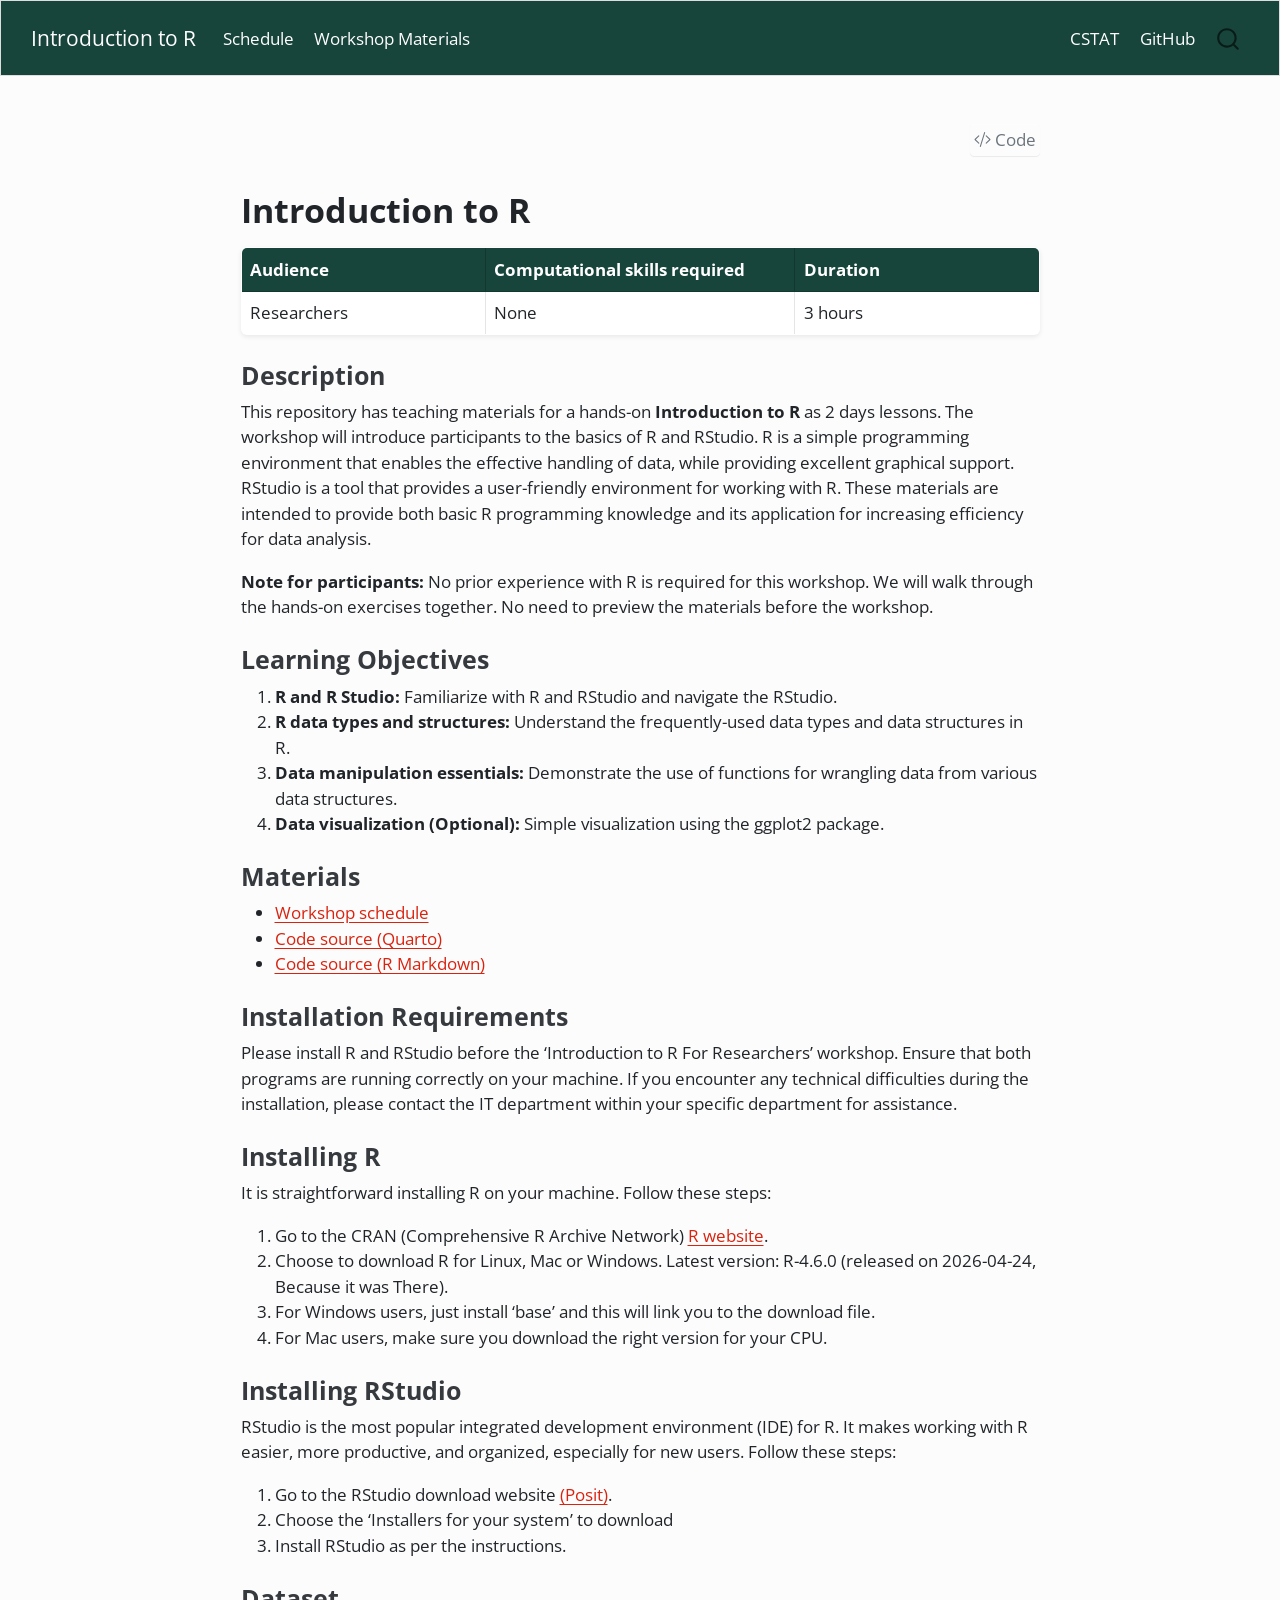
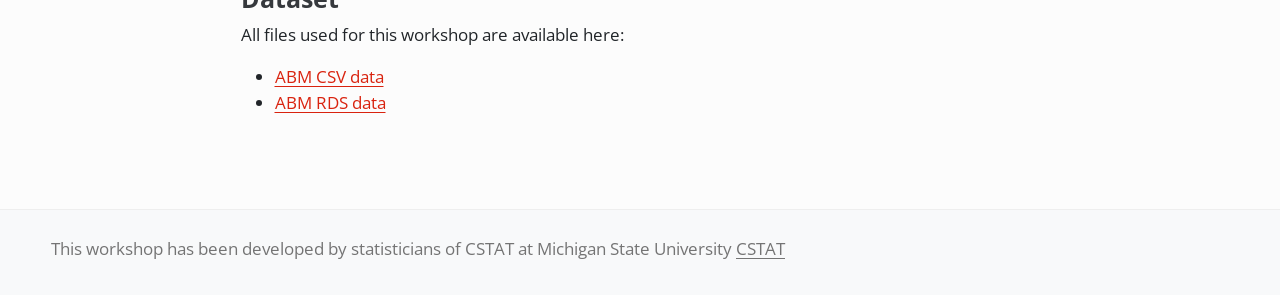
